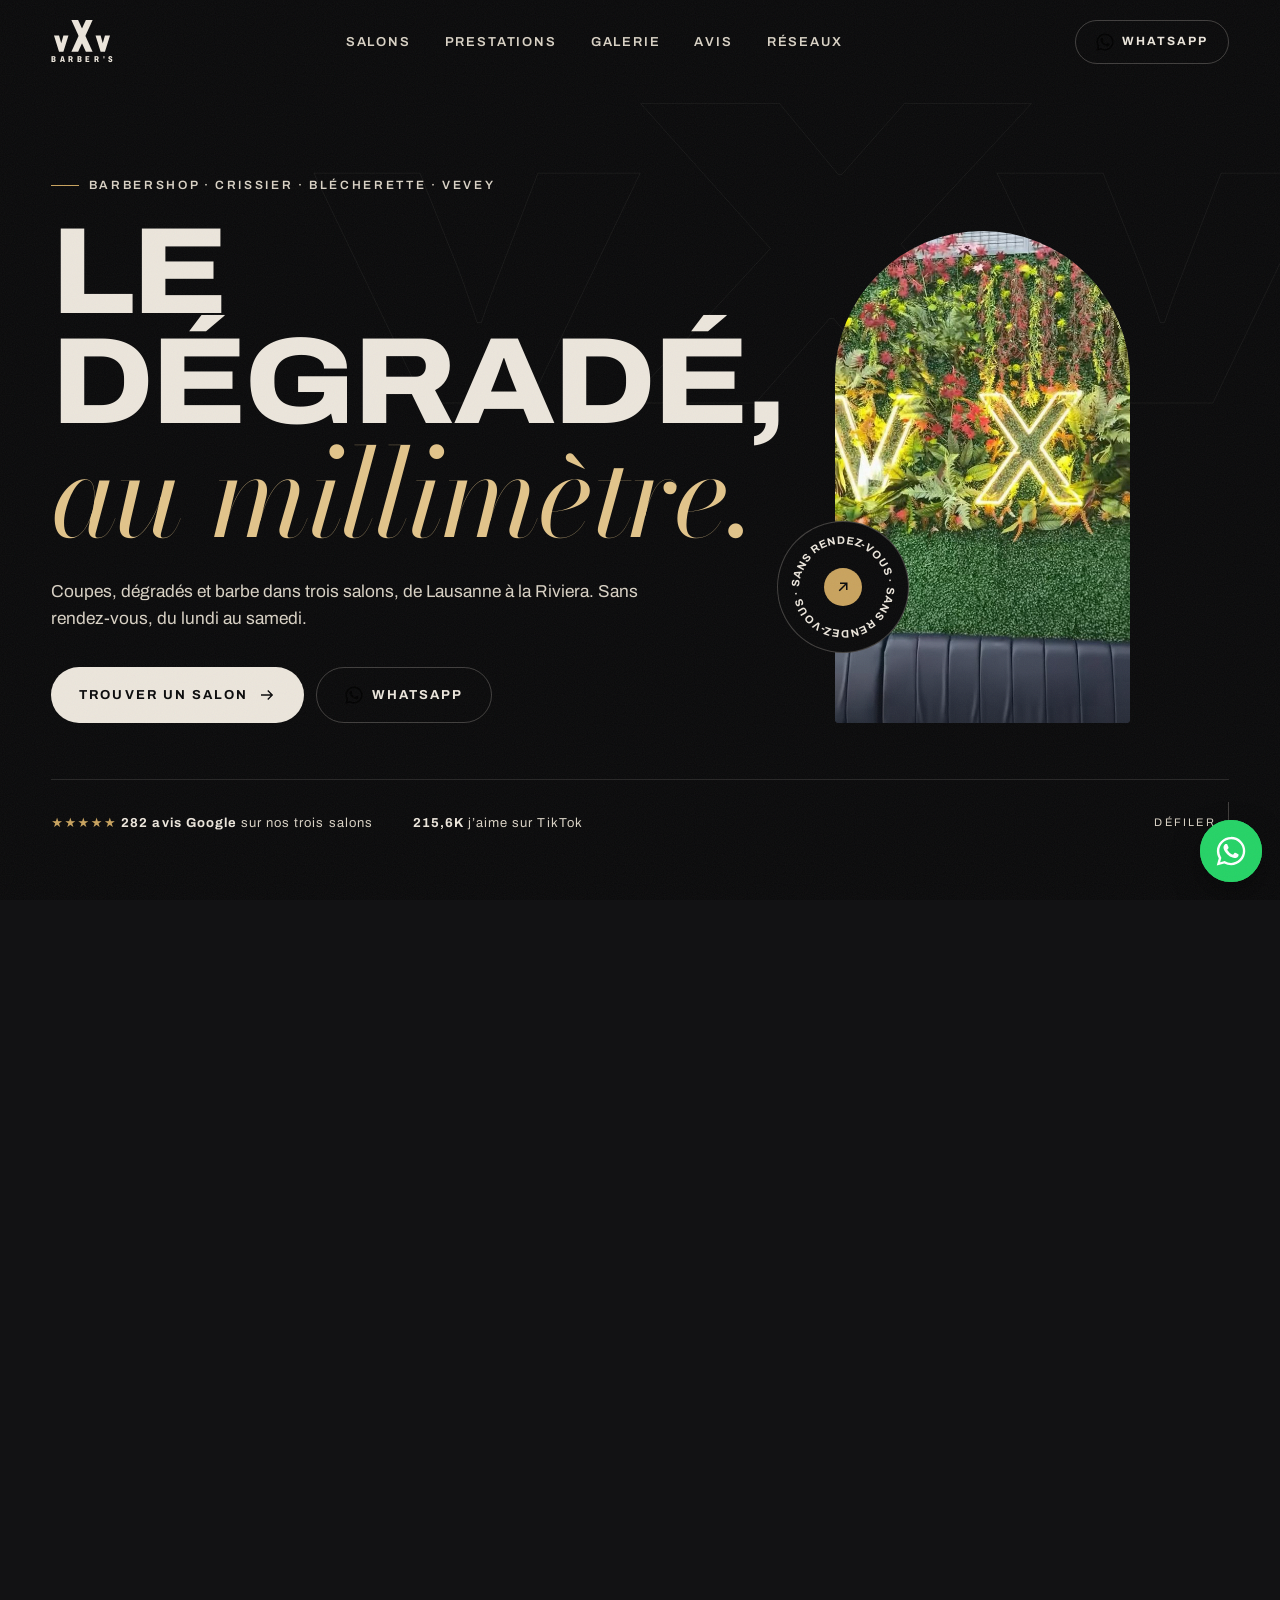
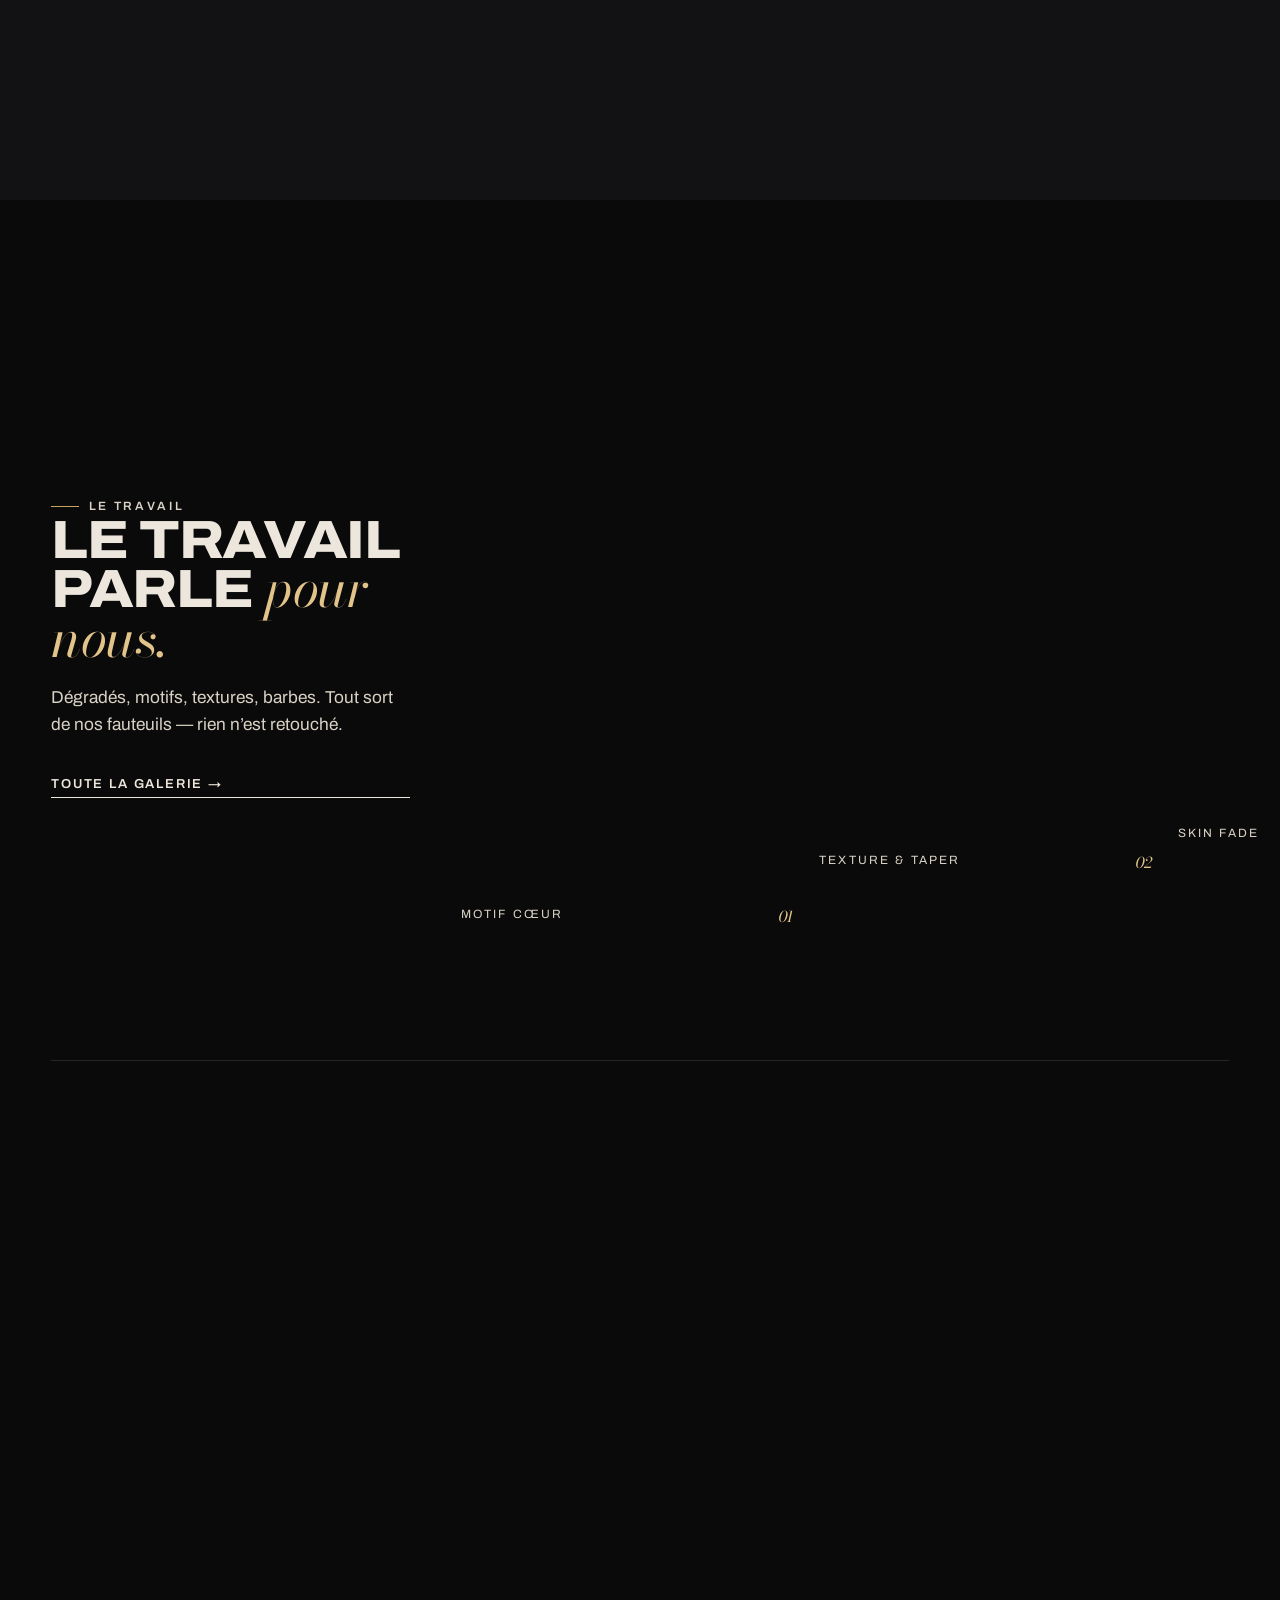
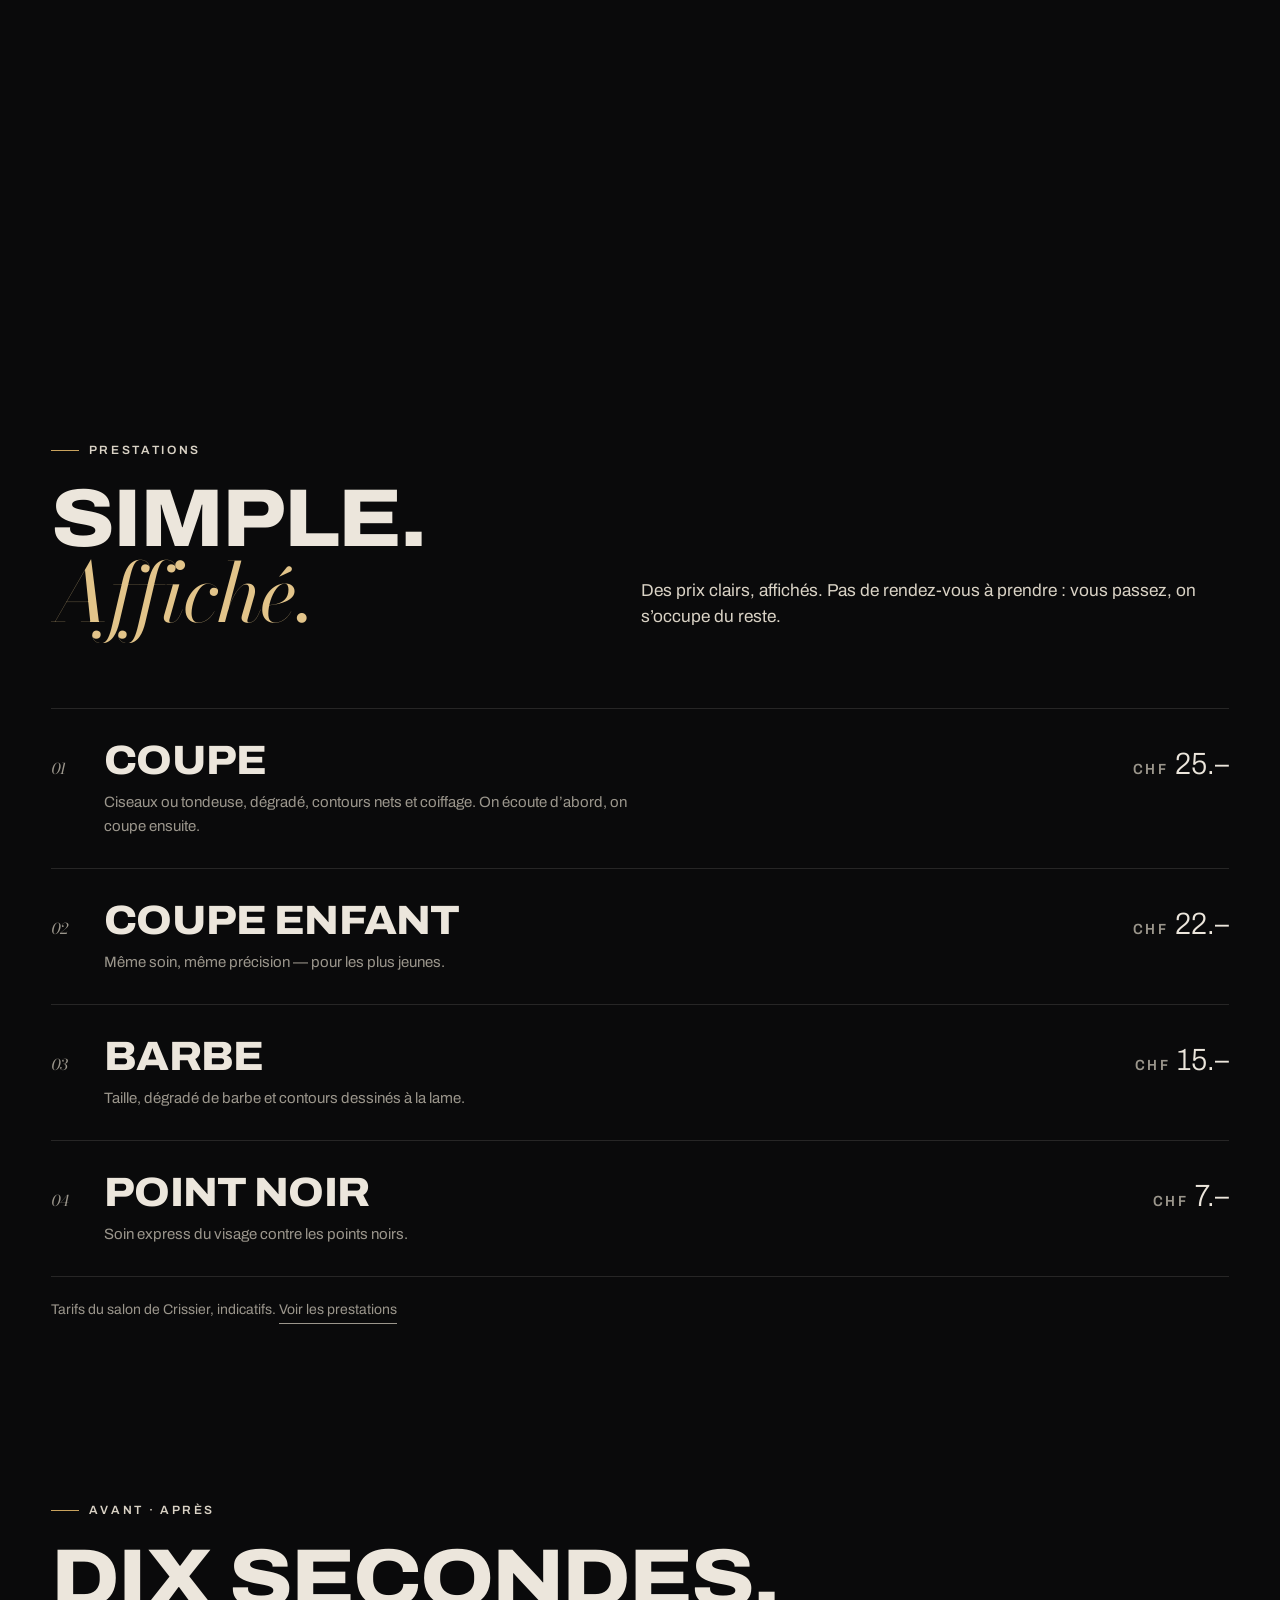
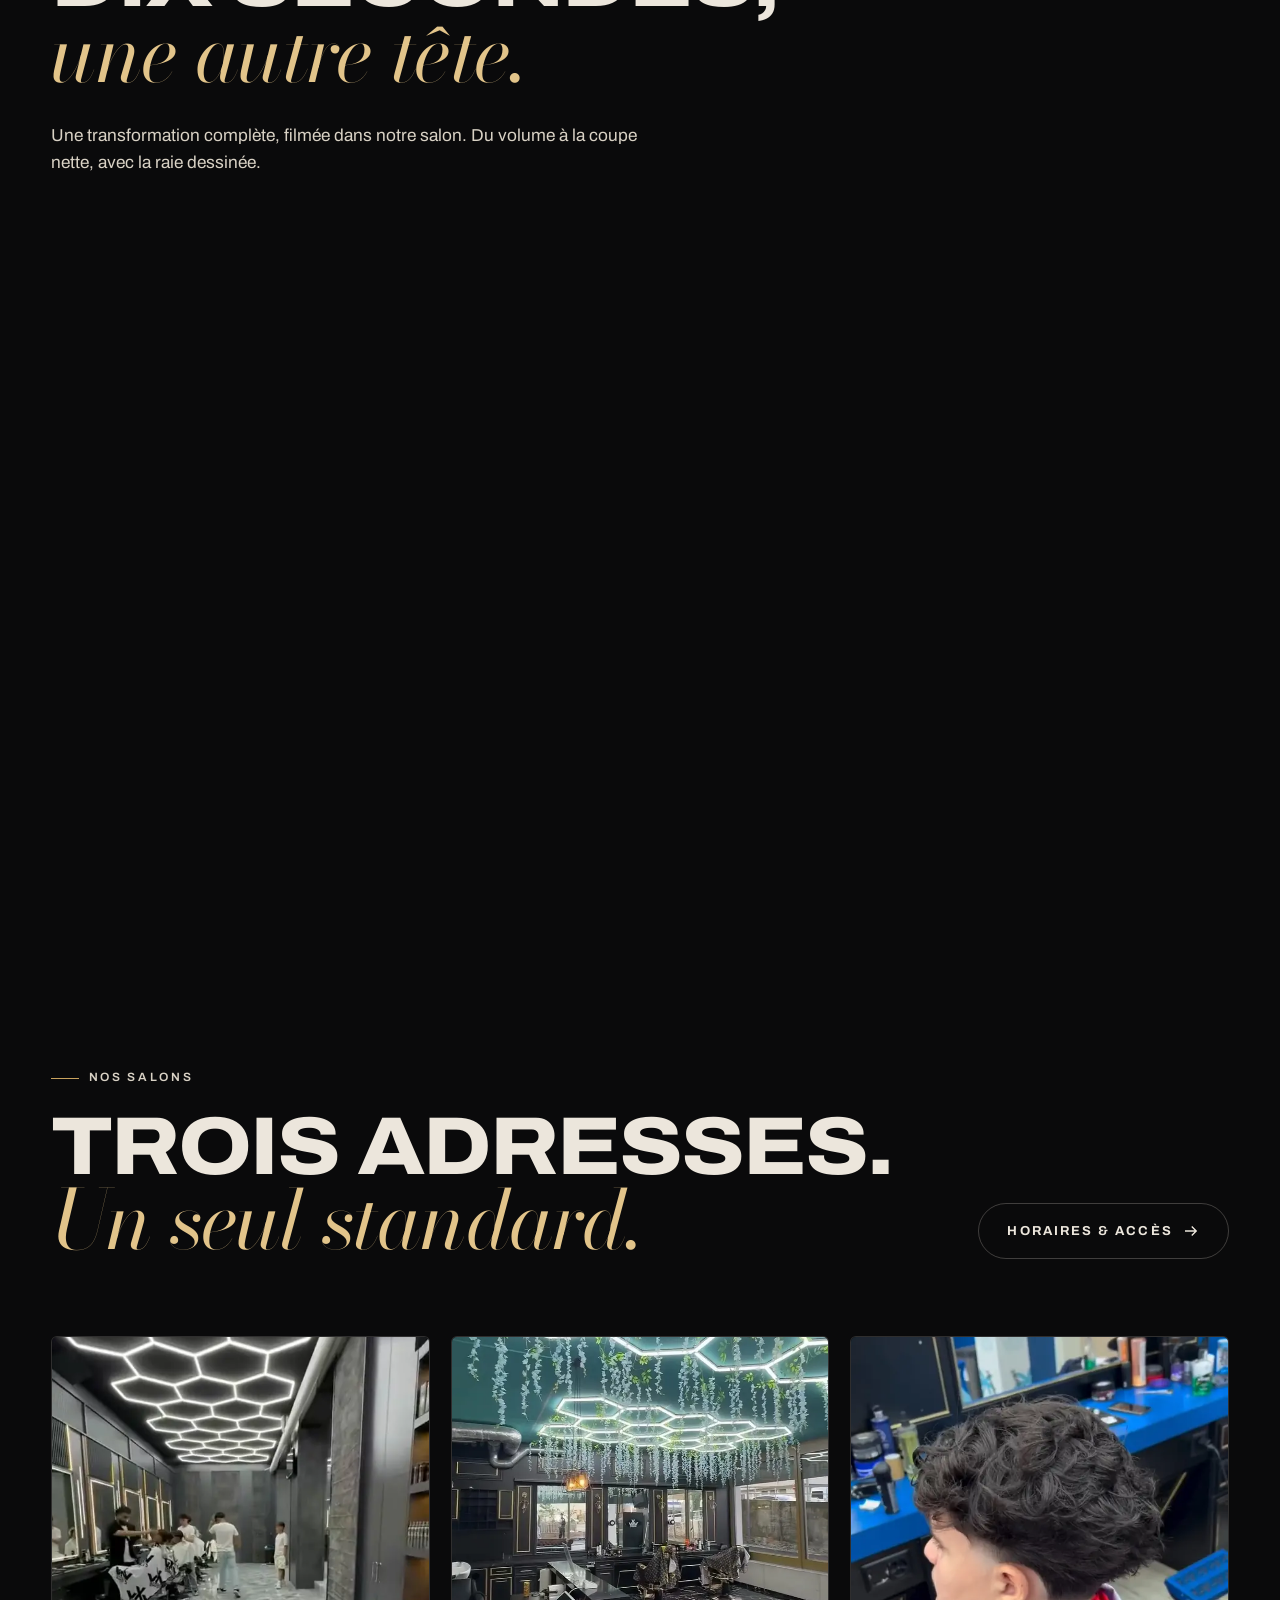
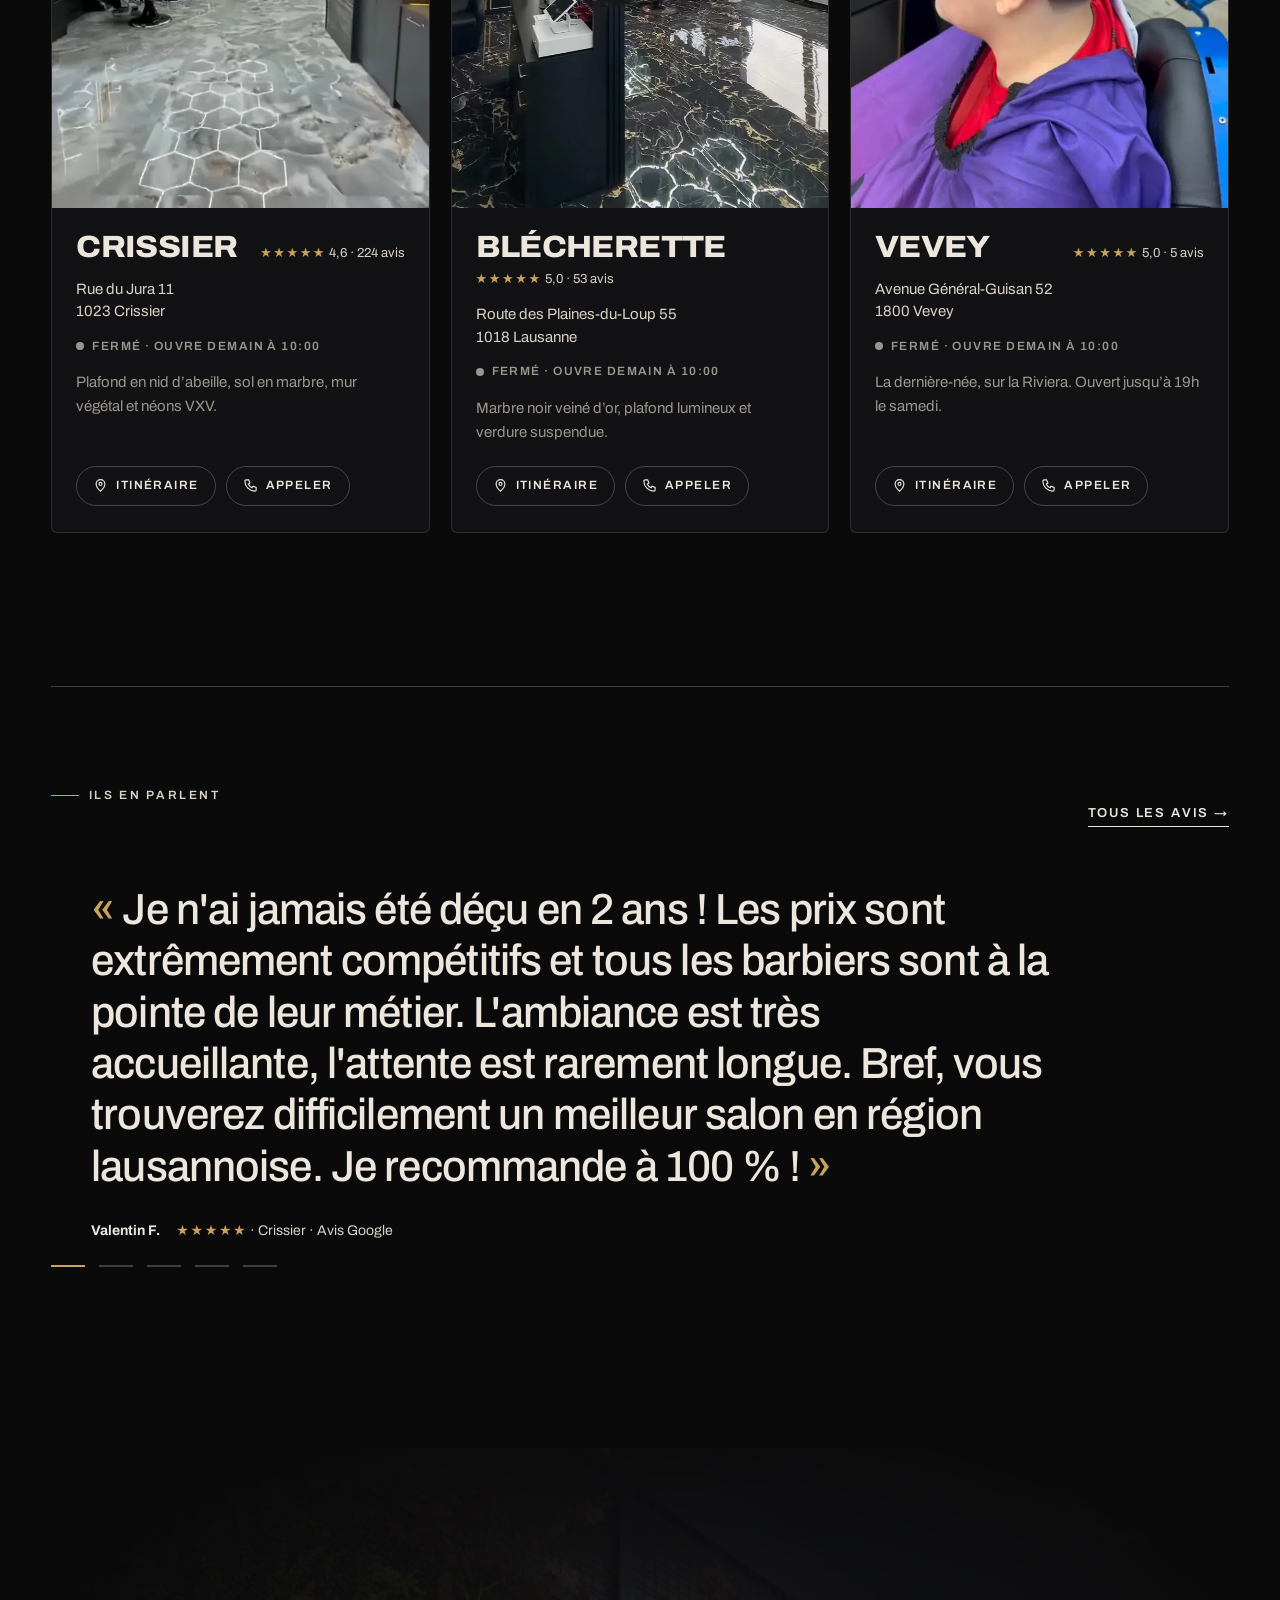
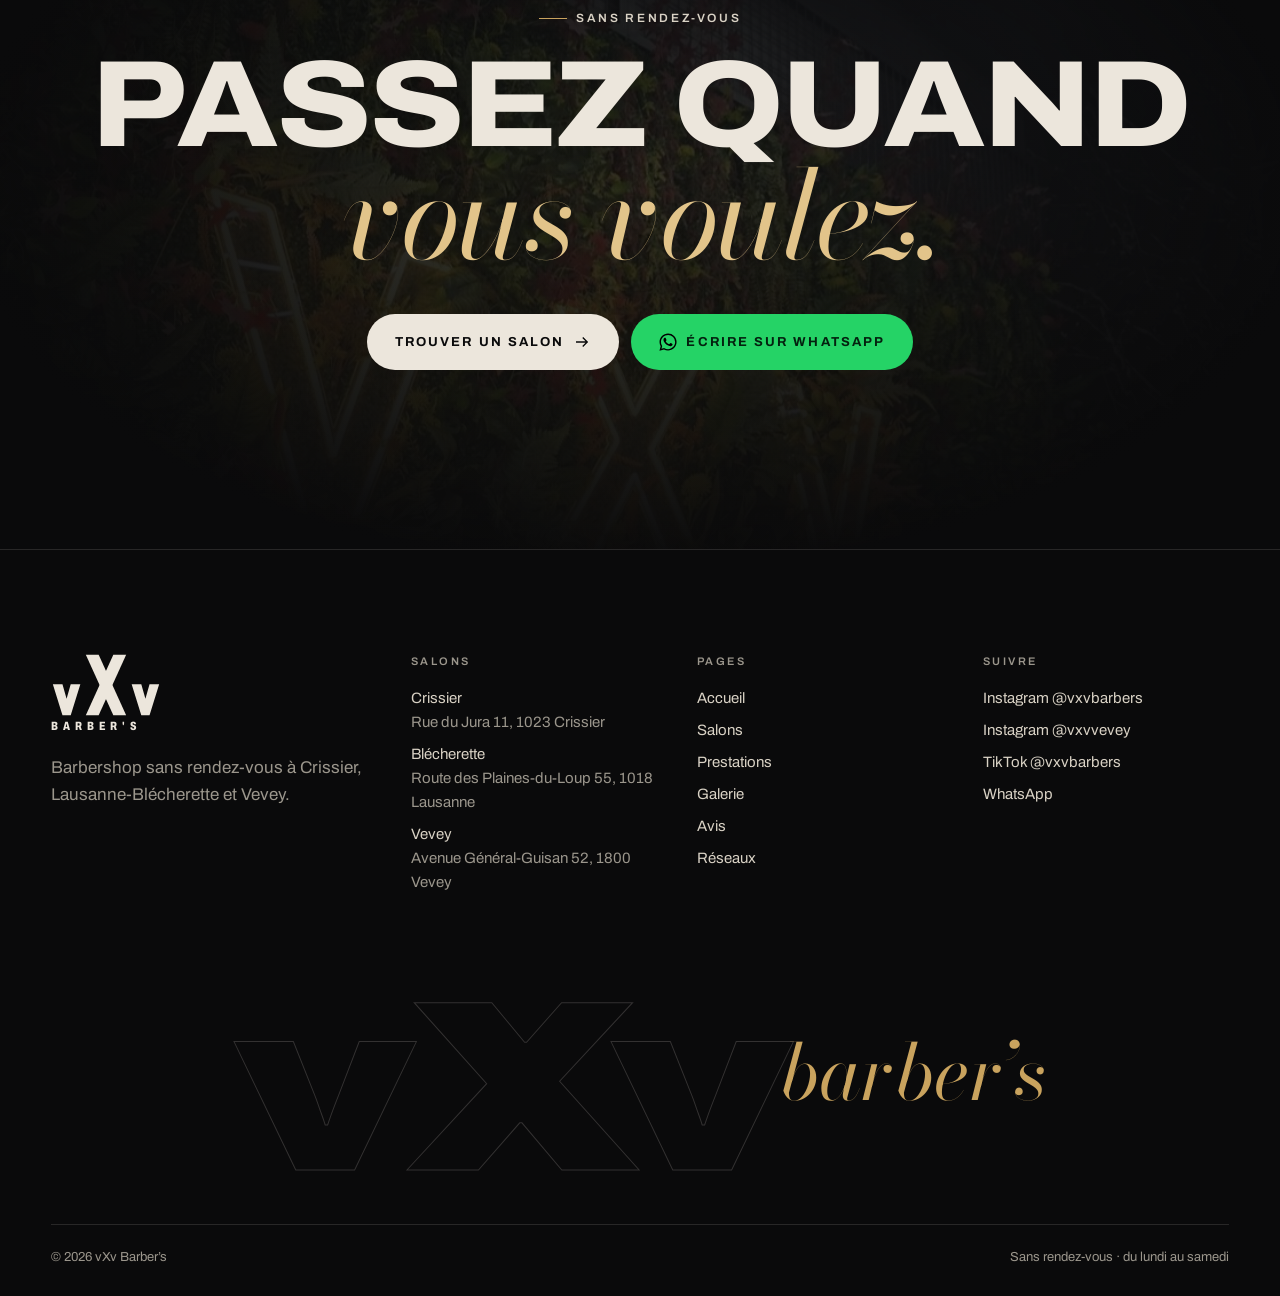
==== docs/index.html @ c113237c "vXv Barber's site: 6 pages, three salons, reviews, socials, WhatsApp widget Co-Authored-By: Claude O" ====
<!doctype html>
<html lang="fr-CH">
<head>
<meta charset="utf-8">
<meta name="viewport" content="width=device-width,initial-scale=1,viewport-fit=cover">
<title>vXv Barber’s — Barbershop à Crissier, Lausanne &amp; Vevey</title>
<meta name="description" content="Barbershop sans rendez-vous à Crissier, Lausanne-Blécherette et Vevey. Dégradés, coupes, barbe. 282 avis Google.">
<link rel="canonical" href="https://welcometothenextlevel.github.io/vxvbarbers/">
<meta name="theme-color" content="#0a0a0b">
<meta property="og:type" content="website">
<meta property="og:locale" content="fr_CH">
<meta property="og:site_name" content="vXv Barber's">
<meta property="og:title" content="vXv Barber’s — Barbershop à Crissier, Lausanne &amp; Vevey">
<meta property="og:description" content="Barbershop sans rendez-vous à Crissier, Lausanne-Blécherette et Vevey. Dégradés, coupes, barbe. 282 avis Google.">
<meta property="og:url" content="https://welcometothenextlevel.github.io/vxvbarbers/">
<meta property="og:image" content="https://welcometothenextlevel.github.io/vxvbarbers/assets/img/og.jpg">
<meta name="twitter:card" content="summary_large_image">
<link rel="icon" href="assets/img/favicon.svg" type="image/svg+xml">
<link rel="icon" href="assets/img/favicon-32.png" sizes="32x32" type="image/png">
<link rel="apple-touch-icon" href="assets/img/apple-touch-icon.png">
<link rel="preconnect" href="https://fonts.googleapis.com">
<link rel="preconnect" href="https://fonts.gstatic.com" crossorigin>
<link rel="stylesheet" href="https://fonts.googleapis.com/css2?family=Archivo:ital,wdth,wght@0,62..125,300..900;1,100,400&family=Bodoni+Moda:ital,opsz,wght@1,6..96,400..500&display=swap">
<link rel="stylesheet" href="assets/css/site.css?v=4">
<script>document.documentElement.classList.add("js");(function(p){if(p.slice(-5)===".html"){history.replaceState(null,"",p.slice(-11)==="/index.html"?p.slice(0,-10):p.slice(0,-5)+location.search+location.hash)}})(location.pathname)</script>
<script type="application/ld+json">{"@context": "https://schema.org", "@graph": [{"@type": "Organization", "@id": "https://welcometothenextlevel.github.io/vxvbarbers/#org", "name": "vXv Barber's", "url": "https://welcometothenextlevel.github.io/vxvbarbers/", "logo": "https://welcometothenextlevel.github.io/vxvbarbers/assets/img/apple-touch-icon.png", "sameAs": ["https://www.instagram.com/vxvbarbers/", "https://www.instagram.com/vxvvevey/", "https://www.tiktok.com/@vxvbarbers"]}, {"@type": "BarberShop", "name": "vXv Barber's Crissier", "url": "https://welcometothenextlevel.github.io/vxvbarbers/salons#crissier", "image": "https://welcometothenextlevel.github.io/vxvbarbers/assets/img/crissier-salle.jpg", "telephone": "+41767578636", "priceRange": "CHF 7–25", "address": {"@type": "PostalAddress", "streetAddress": "Rue du Jura 11", "postalCode": "1023", "addressLocality": "Crissier", "addressRegion": "VD", "addressCountry": "CH"}, "geo": {"@type": "GeoCoordinates", "latitude": 46.5394724, "longitude": 6.5784301}, "hasMap": "https://maps.google.com/?cid=6474767600733237800", "openingHoursSpecification": [{"@type": "OpeningHoursSpecification", "dayOfWeek": "Monday", "opens": "10:00", "closes": "19:00"}, {"@type": "OpeningHoursSpecification", "dayOfWeek": "Tuesday", "opens": "10:00", "closes": "19:00"}, {"@type": "OpeningHoursSpecification", "dayOfWeek": "Wednesday", "opens": "10:00", "closes": "19:00"}, {"@type": "OpeningHoursSpecification", "dayOfWeek": "Thursday", "opens": "10:00", "closes": "19:00"}, {"@type": "OpeningHoursSpecification", "dayOfWeek": "Friday", "opens": "10:00", "closes": "19:00"}, {"@type": "OpeningHoursSpecification", "dayOfWeek": "Saturday", "opens": "08:00", "closes": "18:00"}], "parentOrganization": {"@id": "https://welcometothenextlevel.github.io/vxvbarbers/#org"}}, {"@type": "BarberShop", "name": "vXv Barber's Blécherette", "url": "https://welcometothenextlevel.github.io/vxvbarbers/salons#blecherette", "image": "https://welcometothenextlevel.github.io/vxvbarbers/assets/img/blecherette.jpg", "telephone": "+41766693600", "priceRange": "CHF 7–25", "address": {"@type": "PostalAddress", "streetAddress": "Route des Plaines-du-Loup 55", "postalCode": "1018", "addressLocality": "Lausanne", "addressRegion": "VD", "addressCountry": "CH"}, "geo": {"@type": "GeoCoordinates", "latitude": 46.5408039, "longitude": 6.620091}, "hasMap": "https://maps.google.com/?cid=17038360083882138446", "openingHoursSpecification": [{"@type": "OpeningHoursSpecification", "dayOfWeek": "Monday", "opens": "10:00", "closes": "19:00"}, {"@type": "OpeningHoursSpecification", "dayOfWeek": "Tuesday", "opens": "10:00", "closes": "19:00"}, {"@type": "OpeningHoursSpecification", "dayOfWeek": "Wednesday", "opens": "10:00", "closes": "19:00"}, {"@type": "OpeningHoursSpecification", "dayOfWeek": "Thursday", "opens": "10:00", "closes": "19:00"}, {"@type": "OpeningHoursSpecification", "dayOfWeek": "Friday", "opens": "10:00", "closes": "19:00"}, {"@type": "OpeningHoursSpecification", "dayOfWeek": "Saturday", "opens": "08:00", "closes": "18:00"}], "parentOrganization": {"@id": "https://welcometothenextlevel.github.io/vxvbarbers/#org"}}, {"@type": "BarberShop", "name": "vXv Barber's Vevey", "url": "https://welcometothenextlevel.github.io/vxvbarbers/salons#vevey", "image": "https://welcometothenextlevel.github.io/vxvbarbers/assets/img/vevey.jpg", "telephone": "+41789731414", "priceRange": "CHF 7–25", "address": {"@type": "PostalAddress", "streetAddress": "Avenue Général-Guisan 52", "postalCode": "1800", "addressLocality": "Vevey", "addressRegion": "VD", "addressCountry": "CH"}, "geo": {"@type": "GeoCoordinates", "latitude": 46.4663417, "longitude": 6.8373042}, "hasMap": "https://maps.google.com/?cid=16263568392523329251", "openingHoursSpecification": [{"@type": "OpeningHoursSpecification", "dayOfWeek": "Monday", "opens": "10:00", "closes": "19:00"}, {"@type": "OpeningHoursSpecification", "dayOfWeek": "Tuesday", "opens": "10:00", "closes": "19:00"}, {"@type": "OpeningHoursSpecification", "dayOfWeek": "Wednesday", "opens": "10:00", "closes": "19:00"}, {"@type": "OpeningHoursSpecification", "dayOfWeek": "Thursday", "opens": "10:00", "closes": "19:00"}, {"@type": "OpeningHoursSpecification", "dayOfWeek": "Friday", "opens": "10:00", "closes": "19:00"}, {"@type": "OpeningHoursSpecification", "dayOfWeek": "Saturday", "opens": "10:00", "closes": "19:00"}], "parentOrganization": {"@id": "https://welcometothenextlevel.github.io/vxvbarbers/#org"}}]}</script>
<link rel="preload" as="video" href="assets/video/hero.mp4" type="video/mp4">
</head>
<body>
<div class="loader" aria-hidden="true"><svg class="loader-mark" viewBox="0 0 120 70"><polygon points="2,34 12.5,34 17,50 21.5,34 32,34 21.5,68 12.5,68"/><polygon points="38,2 52,2 82,68 68,68"/><polygon points="68,2 82,2 52,68 38,68"/><polygon points="88,34 98.5,34 103,50 107.5,34 118,34 107.5,68 98.5,68"/></svg>
<div class="loader-meta"><span>Crissier · Blécherette · Vevey</span><span class="loader-pct">000</span></div><i class="loader-bar"></i></div>
<a class="skip" href="#main">Aller au contenu</a>
<header class="hdr"><div class="wrap hdr-in">
<a class="logo" href="./" aria-label="vXv Barber's — accueil"><svg viewBox="0 0 120 70" aria-hidden="true"><polygon points="2,34 12.5,34 17,50 21.5,34 32,34 21.5,68 12.5,68"/><polygon points="38,2 52,2 82,68 68,68"/><polygon points="68,2 82,2 52,68 38,68"/><polygon points="88,34 98.5,34 103,50 107.5,34 118,34 107.5,68 98.5,68"/></svg><span>BARBER'S</span></a>
<nav class="nav" aria-label="Navigation principale"><a href="salons">Salons</a><a href="prestations">Prestations</a><a href="galerie">Galerie</a><a href="avis">Avis</a><a href="reseaux">Réseaux</a></nav>
<div class="hdr-cta"><a class="btn btn-line" href="https://wa.me/41767578636" target="_blank" rel="noopener"><svg viewBox="0 0 24 24" aria-hidden="true"><path d="M17.47 14.38c-.3-.15-1.76-.87-2.03-.97-.27-.1-.47-.15-.67.15-.2.3-.77.97-.94 1.17-.17.2-.35.22-.64.07-.3-.15-1.26-.46-2.4-1.48-.89-.79-1.49-1.77-1.66-2.07-.17-.3-.02-.46.13-.6.13-.13.3-.35.45-.52.15-.17.2-.3.3-.5.1-.2.05-.37-.03-.52-.07-.15-.67-1.62-.92-2.22-.24-.58-.49-.5-.67-.51h-.57c-.2 0-.52.07-.8.37-.27.3-1.04 1.02-1.04 2.48s1.07 2.88 1.21 3.08c.15.2 2.1 3.2 5.08 4.49.71.31 1.26.49 1.69.63.71.22 1.36.19 1.87.12.57-.09 1.76-.72 2.01-1.41.25-.7.25-1.29.17-1.41-.07-.13-.27-.2-.57-.35zM12.05 21.5h-.01a9.4 9.4 0 0 1-4.8-1.31l-.34-.2-3.56.93.95-3.47-.22-.36a9.42 9.42 0 0 1-1.44-5.02c0-5.2 4.24-9.44 9.45-9.44a9.38 9.38 0 0 1 6.68 2.77 9.38 9.38 0 0 1 2.76 6.68c0 5.21-4.24 9.44-9.44 9.44zm8.04-17.48A11.3 11.3 0 0 0 12.05.7C5.79.7.69 5.8.69 12.07c0 2 .52 3.96 1.52 5.68L.6 23.6l6-1.57a11.33 11.33 0 0 0 5.44 1.38h.01c6.26 0 11.36-5.1 11.36-11.36 0-3.04-1.18-5.89-3.32-8.03z"/></svg> WhatsApp</a>
<button class="burger" type="button" aria-label="Ouvrir le menu" aria-expanded="false" aria-controls="mnav"><i></i><i></i></button></div>
</div></header>
<div class="mnav" id="mnav"><ol><li><a href="./" style="--i:0">Accueil<small>01</small></a></li><li><a href="salons" style="--i:1">Salons<small>02</small></a></li><li><a href="prestations" style="--i:2">Prestations<small>03</small></a></li><li><a href="galerie" style="--i:3">Galerie<small>04</small></a></li><li><a href="avis" style="--i:4">Avis<small>05</small></a></li><li><a href="reseaux" style="--i:5">Réseaux<small>06</small></a></li></ol>
<div class="mnav-foot"><a class="btn btn-wa" href="https://wa.me/41767578636" target="_blank" rel="noopener"><svg viewBox="0 0 24 24" aria-hidden="true"><path d="M17.47 14.38c-.3-.15-1.76-.87-2.03-.97-.27-.1-.47-.15-.67.15-.2.3-.77.97-.94 1.17-.17.2-.35.22-.64.07-.3-.15-1.26-.46-2.4-1.48-.89-.79-1.49-1.77-1.66-2.07-.17-.3-.02-.46.13-.6.13-.13.3-.35.45-.52.15-.17.2-.3.3-.5.1-.2.05-.37-.03-.52-.07-.15-.67-1.62-.92-2.22-.24-.58-.49-.5-.67-.51h-.57c-.2 0-.52.07-.8.37-.27.3-1.04 1.02-1.04 2.48s1.07 2.88 1.21 3.08c.15.2 2.1 3.2 5.08 4.49.71.31 1.26.49 1.69.63.71.22 1.36.19 1.87.12.57-.09 1.76-.72 2.01-1.41.25-.7.25-1.29.17-1.41-.07-.13-.27-.2-.57-.35zM12.05 21.5h-.01a9.4 9.4 0 0 1-4.8-1.31l-.34-.2-3.56.93.95-3.47-.22-.36a9.42 9.42 0 0 1-1.44-5.02c0-5.2 4.24-9.44 9.45-9.44a9.38 9.38 0 0 1 6.68 2.77 9.38 9.38 0 0 1 2.76 6.68c0 5.21-4.24 9.44-9.44 9.44zm8.04-17.48A11.3 11.3 0 0 0 12.05.7C5.79.7.69 5.8.69 12.07c0 2 .52 3.96 1.52 5.68L.6 23.6l6-1.57a11.33 11.33 0 0 0 5.44 1.38h.01c6.26 0 11.36-5.1 11.36-11.36 0-3.04-1.18-5.89-3.32-8.03z"/></svg> Écrire sur WhatsApp</a>
<div class="row"><a href="https://www.instagram.com/vxvbarbers/" target="_blank" rel="noopener">Instagram</a><a href="https://www.tiktok.com/@vxvbarbers" target="_blank" rel="noopener">TikTok</a><span>Sans rendez-vous · Lu–Sa</span></div></div></div>
<main id="main">

<section class="hero">
<div class="hero-bgword" aria-hidden="true">vXv</div>
<div class="wrap">
<div class="hero-grid">
<div class="hero-text">
<span class="eyebrow" data-rv>Barbershop · Crissier · Blécherette · Vevey</span>
<h1 class="display h-xl" data-lines style="--d:0.15s"><span class="ln"><span style="--i:0">Le dégradé,</span></span><span class="ln"><span style="--i:1"><em>au millimètre.</em></span></span></h1>
<p class="lead" data-rv style="--d:.35s">Coupes, dégradés et barbe dans trois salons, de Lausanne à la Riviera. Sans rendez-vous, du lundi au samedi.</p>
<div class="hero-actions" data-rv style="--d:.45s"><a class="btn btn-solid" href="salons">Trouver un salon <svg class="arr" viewBox="0 0 24 24" fill="none" stroke="currentColor" stroke-width="1.8" aria-hidden="true"><path d="M4 12h15M13 6l6 6-6 6"/></svg></a><a class="btn btn-line" href="https://wa.me/41767578636" target="_blank" rel="noopener"><svg viewBox="0 0 24 24" aria-hidden="true"><path d="M17.47 14.38c-.3-.15-1.76-.87-2.03-.97-.27-.1-.47-.15-.67.15-.2.3-.77.97-.94 1.17-.17.2-.35.22-.64.07-.3-.15-1.26-.46-2.4-1.48-.89-.79-1.49-1.77-1.66-2.07-.17-.3-.02-.46.13-.6.13-.13.3-.35.45-.52.15-.17.2-.3.3-.5.1-.2.05-.37-.03-.52-.07-.15-.67-1.62-.92-2.22-.24-.58-.49-.5-.67-.51h-.57c-.2 0-.52.07-.8.37-.27.3-1.04 1.02-1.04 2.48s1.07 2.88 1.21 3.08c.15.2 2.1 3.2 5.08 4.49.71.31 1.26.49 1.69.63.71.22 1.36.19 1.87.12.57-.09 1.76-.72 2.01-1.41.25-.7.25-1.29.17-1.41-.07-.13-.27-.2-.57-.35zM12.05 21.5h-.01a9.4 9.4 0 0 1-4.8-1.31l-.34-.2-3.56.93.95-3.47-.22-.36a9.42 9.42 0 0 1-1.44-5.02c0-5.2 4.24-9.44 9.45-9.44a9.38 9.38 0 0 1 6.68 2.77 9.38 9.38 0 0 1 2.76 6.68c0 5.21-4.24 9.44-9.44 9.44zm8.04-17.48A11.3 11.3 0 0 0 12.05.7C5.79.7.69 5.8.69 12.07c0 2 .52 3.96 1.52 5.68L.6 23.6l6-1.57a11.33 11.33 0 0 0 5.44 1.38h.01c6.26 0 11.36-5.1 11.36-11.36 0-3.04-1.18-5.89-3.32-8.03z"/></svg> WhatsApp</a></div>
</div>
<div class="hero-side">
<div class="hero-media mask" style="--d:.1s">
<video data-auto autoplay muted loop playsinline preload="auto" poster="assets/img/neon-close.jpg" src="assets/video/hero.mp4" aria-label="Le salon vXv de Crissier en vidéo"></video>
</div>
<div class="badge" aria-hidden="true"><svg viewBox="0 0 100 100"><defs><path id="c" d="M50 50m-38 0a38 38 0 1 1 76 0a38 38 0 1 1-76 0"/></defs><text textLength="236" lengthAdjust="spacing"><textPath href="#c" textLength="236" lengthAdjust="spacing">SANS RENDEZ-VOUS · SANS RENDEZ-VOUS · </textPath></text></svg><b><svg viewBox="0 0 24 24"><path d="M7 17 17 7M8 7h9v9"/></svg></b></div>
</div>
</div>
<div class="hero-foot" data-rv style="--d:.6s"><span><span class="stars" aria-hidden="true">★★★★★</span> <strong>282 avis Google</strong> sur nos trois salons</span><span><strong>215,6K</strong> j’aime sur TikTok</span><span class="scroll-cue">Défiler <i></i></span></div>
</div>
</section>

<div class="marquee" aria-hidden="true"><div class="marquee-track"><span>Sans rendez-vous</span><span>Dégradés</span><span><em>Barbe</em></span><span>Coupe enfant</span><span>Crissier</span><span><em>Blécherette</em></span><span>Vevey</span><span>Motifs</span><span>Sans rendez-vous</span><span>Dégradés</span><span><em>Barbe</em></span><span>Coupe enfant</span><span>Crissier</span><span><em>Blécherette</em></span><span>Vevey</span><span>Motifs</span></div></div>

<section class="sec"><div class="wrap">
<div class="manifesto">
<div><span class="eyebrow" data-rv>La maison</span></div>
<p class="manifesto-text">Ici, on ne coupe pas à la chaîne. On s’assoit, on écoute, on regarde — puis on taille. Net, propre, <em>au millimètre.</em> Du marbre au sol, de la lumière au plafond, et une équipe qui aime vraiment son métier.</p>
</div>
<div class="stats">
<div class="stat" data-rv><b><span data-count="282">282</span></b><span>avis Google, trois salons</span></div>
<div class="stat" data-rv style="--d:.08s"><b><span data-count="5.0">5,0</span><sup>★</sup></b><span>note de la Blécherette</span></div>
<div class="stat" data-rv style="--d:.16s"><b><span data-count="3">3</span></b><span>adresses, sans rendez-vous</span></div>
<div class="stat" data-rv style="--d:.24s"><b><span data-count="215.6">215,6</span><sup>K</sup></b><span>j’aime sur TikTok</span></div>
</div>
</div></section>

<section class="hgal" aria-label="Le travail">
<div class="hgal-sticky">
<div class="wrap hgal-mhead" style="margin-bottom:28px"><span class="eyebrow">Le travail</span><h2 class="display h-m" data-lines style="--d:0s"><span class="ln"><span style="--i:0">Le travail</span></span><span class="ln"><span style="--i:1">parle <em>pour nous.</em></span></span></h2></div>
<div class="hgal-track">
<div class="hgal-intro"><span class="eyebrow" data-rv>Le travail</span><h2 class="display h-m" data-lines style="--d:0s"><span class="ln"><span style="--i:0">Le travail</span></span><span class="ln"><span style="--i:1">parle <em>pour nous.</em></span></span></h2><p class="lead" data-rv style="margin-top:22px">Dégradés, motifs, textures, barbes. Tout sort de nos fauteuils — rien n’est retouché.</p><a class="link-u" href="galerie" style="margin-top:18px;font-weight:600;letter-spacing:.14em;text-transform:uppercase;font-size:13px">Toute la galerie →</a></div>
<figure class="hgal-item"><div class="frame mask" data-cursor="Galerie" style="--d:0.0s"><a href="galerie" tabindex="-1"><picture><source type="image/webp" srcset="assets/img/coupe-coeur.webp"><img src="assets/img/coupe-coeur.jpg" alt="Motif cœur" width="934" height="875" loading="lazy" decoding="async"></picture></a></div><figcaption><span>Motif cœur</span><i>01</i></figcaption></figure><figure class="hgal-item"><div class="frame mask" data-cursor="Galerie" style="--d:0.08s"><a href="galerie" tabindex="-1"><picture><source type="image/webp" srcset="assets/img/coupe-texture.webp"><img src="assets/img/coupe-texture.jpg" alt="Texture &amp; taper" width="464" height="825" loading="lazy" decoding="async"></picture></a></div><figcaption><span>Texture & taper</span><i>02</i></figcaption></figure><figure class="hgal-item"><div class="frame mask" data-cursor="Galerie" style="--d:0.16s"><a href="galerie" tabindex="-1"><picture><source type="image/webp" srcset="assets/img/coupe-skin.webp"><img src="assets/img/coupe-skin.jpg" alt="Skin fade" width="887" height="1100" loading="lazy" decoding="async"></picture></a></div><figcaption><span>Skin fade</span><i>03</i></figcaption></figure><figure class="hgal-item"><div class="frame mask" data-cursor="Galerie" style="--d:0.24s"><a href="galerie" tabindex="-1"><picture><source type="image/webp" srcset="assets/img/coupe-twists.webp"><img src="assets/img/coupe-twists.jpg" alt="Twists" width="619" height="1100" loading="lazy" decoding="async"></picture></a></div><figcaption><span>Twists</span><i>04</i></figcaption></figure><figure class="hgal-item"><div class="frame mask" data-cursor="Galerie" style="--d:0.32s"><a href="galerie" tabindex="-1"><picture><source type="image/webp" srcset="assets/img/coupe-raie.webp"><img src="assets/img/coupe-raie.jpg" alt="Raie rasée" width="681" height="848" loading="lazy" decoding="async"></picture></a></div><figcaption><span>Raie rasée</span><i>05</i></figcaption></figure><figure class="hgal-item"><div class="frame mask" data-cursor="Galerie" style="--d:0.32s"><a href="galerie" tabindex="-1"><picture><source type="image/webp" srcset="assets/img/coupe-barbe.webp"><img src="assets/img/coupe-barbe.jpg" alt="Barbe &amp; contours" width="904" height="882" loading="lazy" decoding="async"></picture></a></div><figcaption><span>Barbe & contours</span><i>06</i></figcaption></figure><figure class="hgal-item"><div class="frame mask" data-cursor="Galerie" style="--d:0.32s"><a href="galerie" tabindex="-1"><picture><source type="image/webp" srcset="assets/img/coupe-blond.webp"><img src="assets/img/coupe-blond.jpg" alt="Blond &amp; motif" width="844" height="1100" loading="lazy" decoding="async"></picture></a></div><figcaption><span>Blond & motif</span><i>07</i></figcaption></figure><figure class="hgal-item"><div class="frame mask" data-cursor="Galerie" style="--d:0.32s"><a href="galerie" tabindex="-1"><picture><source type="image/webp" srcset="assets/img/coupe-boucles.webp"><img src="assets/img/coupe-boucles.jpg" alt="Boucles &amp; barbe" width="936" height="884" loading="lazy" decoding="async"></picture></a></div><figcaption><span>Boucles & barbe</span><i>08</i></figcaption></figure><figure class="hgal-item"><div class="frame mask" data-cursor="Galerie" style="--d:0.32s"><a href="galerie" tabindex="-1"><picture><source type="image/webp" srcset="assets/img/portrait-nb.webp"><img src="assets/img/portrait-nb.jpg" alt="Le résultat" width="720" height="1024" loading="lazy" decoding="async"></picture></a></div><figcaption><span>Le résultat</span><i>09</i></figcaption></figure>
</div>
<div class="hgal-progress"><i></i></div>
</div>
</section>

<section class="sec"><div class="wrap">
<div class="sec-head"><div><span class="eyebrow" data-rv>Prestations</span><h2 class="display h-l" data-lines style="--d:0s"><span class="ln"><span style="--i:0">Simple.</span></span><span class="ln"><span style="--i:1"><em>Affiché.</em></span></span></h2></div><p class="lead" data-rv>Des prix clairs, affichés. Pas de rendez-vous à prendre : vous passez, on s’occupe du reste.</p></div>
<ul class="prices"><li class="price" data-img="coupe-skin" data-rv style="--d:0.0s"><span class="price-n">01</span><div><h3>Coupe</h3><p>Ciseaux ou tondeuse, dégradé, contours nets et coiffage. On écoute d’abord, on coupe ensuite.</p></div><span class="price-v"><small>CHF</small>25.–</span></li><li class="price" data-img="coupe-frange" data-rv style="--d:0.08s"><span class="price-n">02</span><div><h3>Coupe enfant</h3><p>Même soin, même précision — pour les plus jeunes.</p></div><span class="price-v"><small>CHF</small>22.–</span></li><li class="price" data-img="coupe-barbe" data-rv style="--d:0.16s"><span class="price-n">03</span><div><h3>Barbe</h3><p>Taille, dégradé de barbe et contours dessinés à la lame.</p></div><span class="price-v"><small>CHF</small>15.–</span></li><li class="price" data-img="portrait-nb" data-rv style="--d:0.24s"><span class="price-n">04</span><div><h3>Point noir</h3><p>Soin express du visage contre les points noirs.</p></div><span class="price-v"><small>CHF</small>7.–</span></li></ul>
<p class="note" data-rv>Tarifs du salon de Crissier, indicatifs. <a class="link-u" href="prestations">Voir les prestations</a></p>
<div class="hover-img" aria-hidden="true"><img src="assets/img/coupe-skin.jpg" data-k="coupe-skin" alt="" loading="lazy"><img src="assets/img/coupe-frange.jpg" data-k="coupe-frange" alt="" loading="lazy"><img src="assets/img/coupe-barbe.jpg" data-k="coupe-barbe" alt="" loading="lazy"><img src="assets/img/portrait-nb.jpg" data-k="portrait-nb" alt="" loading="lazy"></div>
</div></section>

<section class="sec" style="padding-top:0"><div class="wrap">
<div class="sec-head"><div><span class="eyebrow" data-rv>Avant · Après</span><h2 class="display h-l" data-lines style="--d:0s"><span class="ln"><span style="--i:0">Dix secondes,</span></span><span class="ln"><span style="--i:1"><em>une autre tête.</em></span></span></h2></div><p class="lead" data-rv>Une transformation complète, filmée dans notre salon. Du volume à la coupe nette, avec la raie dessinée.</p></div>
<div class="ba">
<div class="frame mask"><span class="tag">Avant</span><picture><source type="image/webp" srcset="assets/img/avant-salon.webp"><img src="assets/img/avant-salon.jpg" alt="Avant la coupe : cheveux longs et volumineux" width="619" height="1100" loading="lazy" decoding="async"></picture></div>
<div class="frame mask" style="--d:.12s"><span class="tag">Après</span><picture><source type="image/webp" srcset="assets/img/apres.webp"><img src="assets/img/apres.jpg" alt="Après la coupe : dégradé net et raie dessinée" width="619" height="1100" loading="lazy" decoding="async"></picture></div>
<div class="frame mask" style="--d:.24s"><video data-auto muted loop playsinline preload="none" poster="assets/img/avant.jpg" data-src="assets/video/transfo.mp4" aria-label="Vidéo de la transformation"></video><span class="frame-cap">La transformation · 10 s</span></div>
</div>
</div></section>

<section class="sec" style="padding-top:0"><div class="wrap">
<div class="sec-head"><div><span class="eyebrow" data-rv>Nos salons</span><h2 class="display h-l" data-lines style="--d:0s"><span class="ln"><span style="--i:0">Trois adresses.</span></span><span class="ln"><span style="--i:1"><em>Un seul standard.</em></span></span></h2></div><a class="btn btn-line" href="salons" data-rv>Horaires & accès <svg class="arr" viewBox="0 0 24 24" fill="none" stroke="currentColor" stroke-width="1.8" aria-hidden="true"><path d="M4 12h15M13 6l6 6-6 6"/></svg></a></div>
<div class="salons"><article class="salon" data-rv style="--d:0.0s" data-hours='[null, ["10:00", "19:00"], ["10:00", "19:00"], ["10:00", "19:00"], ["10:00", "19:00"], ["10:00", "19:00"], ["08:00", "18:00"]]'>
<a class="frame" href="salons#crissier" data-cursor="Voir" aria-label="Le salon de Crissier"><picture><source type="image/webp" srcset="assets/img/crissier-salle.webp"><img src="assets/img/crissier-salle.jpg" alt="Intérieur du salon vXv Barber&#x27;s à Crissier" width="576" height="1024" loading="lazy" decoding="async"></picture></a>
<div class="salon-body">
<div class="salon-top"><h3>Crissier</h3><span class="rate"><span class="stars" aria-hidden="true">★★★★★</span> 4,6 · 224 avis</span></div>
<address>Rue du Jura 11<br>1023 Crissier</address>
<span class="ostat">Horaires</span>
<p class="muted" style="margin:0;font-size:15px">Plafond en nid d’abeille, sol en marbre, mur végétal et néons VXV.</p>
<div class="salon-links"><a class="chip" href="https://www.google.com/maps/search/?api=1&query=vXv%20Barber%27s%20Rue%20du%20Jura%2011%201023%20Crissier&query_place_id=ChIJTa0I34cxjEcRKLLp_NP-2lk" target="_blank" rel="noopener"><svg viewBox="0 0 24 24" fill="none" stroke="currentColor" stroke-width="1.8" aria-hidden="true"><path d="M12 21s-7-6.2-7-11.5a7 7 0 0 1 14 0C19 14.8 12 21 12 21z"/><circle cx="12" cy="9.5" r="2.5"/></svg> Itinéraire</a><a class="chip" href="tel:+41767578636"><svg viewBox="0 0 24 24" fill="none" stroke="currentColor" stroke-width="1.8" aria-hidden="true"><path d="M5 3h4l2 5-2.5 1.5a11 11 0 0 0 6 6L16 13l5 2v4a2 2 0 0 1-2 2A16 16 0 0 1 3 5a2 2 0 0 1 2-2z"/></svg> Appeler</a></div>
</div></article><article class="salon" data-rv style="--d:0.1s" data-hours='[null, ["10:00", "19:00"], ["10:00", "19:00"], ["10:00", "19:00"], ["10:00", "19:00"], ["10:00", "19:00"], ["08:00", "18:00"]]'>
<a class="frame" href="salons#blecherette" data-cursor="Voir" aria-label="Le salon de Blécherette"><picture><source type="image/webp" srcset="assets/img/blecherette.webp"><img src="assets/img/blecherette.jpg" alt="Intérieur du salon vXv Barber&#x27;s à Blécherette" width="720" height="960" loading="lazy" decoding="async"></picture></a>
<div class="salon-body">
<div class="salon-top"><h3>Blécherette</h3><span class="rate"><span class="stars" aria-hidden="true">★★★★★</span> 5,0 · 53 avis</span></div>
<address>Route des Plaines-du-Loup 55<br>1018 Lausanne</address>
<span class="ostat">Horaires</span>
<p class="muted" style="margin:0;font-size:15px">Marbre noir veiné d’or, plafond lumineux et verdure suspendue.</p>
<div class="salon-links"><a class="chip" href="https://www.google.com/maps/search/?api=1&query=vXv%20Barber%27s%20Route%20des%20Plaines-du-Loup%2055%201018%20Lausanne&query_place_id=ChIJrwco4I8xjEcRTlv9IjlqdOw" target="_blank" rel="noopener"><svg viewBox="0 0 24 24" fill="none" stroke="currentColor" stroke-width="1.8" aria-hidden="true"><path d="M12 21s-7-6.2-7-11.5a7 7 0 0 1 14 0C19 14.8 12 21 12 21z"/><circle cx="12" cy="9.5" r="2.5"/></svg> Itinéraire</a><a class="chip" href="tel:+41766693600"><svg viewBox="0 0 24 24" fill="none" stroke="currentColor" stroke-width="1.8" aria-hidden="true"><path d="M5 3h4l2 5-2.5 1.5a11 11 0 0 0 6 6L16 13l5 2v4a2 2 0 0 1-2 2A16 16 0 0 1 3 5a2 2 0 0 1 2-2z"/></svg> Appeler</a></div>
</div></article><article class="salon" data-rv style="--d:0.2s" data-hours='[null, ["10:00", "19:00"], ["10:00", "19:00"], ["10:00", "19:00"], ["10:00", "19:00"], ["10:00", "19:00"], ["10:00", "19:00"]]'>
<a class="frame" href="salons#vevey" data-cursor="Voir" aria-label="Le salon de Vevey"><picture><source type="image/webp" srcset="assets/img/vevey.webp"><img src="assets/img/vevey.jpg" alt="Intérieur du salon vXv Barber&#x27;s à Vevey" width="619" height="1100" loading="lazy" decoding="async"></picture></a>
<div class="salon-body">
<div class="salon-top"><h3>Vevey</h3><span class="rate"><span class="stars" aria-hidden="true">★★★★★</span> 5,0 · 5 avis</span></div>
<address>Avenue Général-Guisan 52<br>1800 Vevey</address>
<span class="ostat">Horaires</span>
<p class="muted" style="margin:0;font-size:15px">La dernière-née, sur la Riviera. Ouvert jusqu’à 19h le samedi.</p>
<div class="salon-links"><a class="chip" href="https://www.google.com/maps/search/?api=1&query=vXv%20Barber%27s%20Avenue%20G%C3%A9n%C3%A9ral-Guisan%2052%201800%20Vevey&query_place_id=ChIJqzCxVt2djkcR466f8EjNs-E" target="_blank" rel="noopener"><svg viewBox="0 0 24 24" fill="none" stroke="currentColor" stroke-width="1.8" aria-hidden="true"><path d="M12 21s-7-6.2-7-11.5a7 7 0 0 1 14 0C19 14.8 12 21 12 21z"/><circle cx="12" cy="9.5" r="2.5"/></svg> Itinéraire</a><a class="chip" href="tel:+41789731414"><svg viewBox="0 0 24 24" fill="none" stroke="currentColor" stroke-width="1.8" aria-hidden="true"><path d="M5 3h4l2 5-2.5 1.5a11 11 0 0 0 6 6L16 13l5 2v4a2 2 0 0 1-2 2A16 16 0 0 1 3 5a2 2 0 0 1 2-2z"/></svg> Appeler</a></div>
</div></article></div>
</div></section>

<section class="sec" style="padding-top:0"><div class="wrap">
<span class="rule" style="margin-bottom:clamp(56px,7vw,96px)"></span>
<div class="sec-head" style="margin-bottom:40px"><div><span class="eyebrow" data-rv>Ils en parlent</span></div><a class="link-u" href="avis" data-rv style="font-weight:600;letter-spacing:.14em;text-transform:uppercase;font-size:13px">Tous les avis →</a></div>
<div class="quote-stage" data-rv><figure class="quote"><blockquote>Je n&#x27;ai jamais été déçu en 2 ans ! Les prix sont extrêmement compétitifs et tous les barbiers sont à la pointe de leur métier. L&#x27;ambiance est très accueillante, l&#x27;attente est rarement longue. Bref, vous trouverez difficilement un meilleur salon en région lausannoise. Je recommande à 100 % !</blockquote><footer><b>Valentin F.</b><span><span class="stars" aria-hidden="true">★★★★★</span> · Crissier · Avis Google</span></footer></figure><figure class="quote"><blockquote>Super expérience chez VXV Barber ! L’équipe est accueillante, professionnelle et vraiment à l’écoute. La coupe est impeccable, le dégradé est net et précis. On sent qu’ils prennent leur temps pour bien faire les choses. Je recommande à 100 %.</blockquote><footer><b>Erkin O.</b><span><span class="stars" aria-hidden="true">★★★★★</span> · Crissier · Avis Google</span></footer></figure><figure class="quote"><blockquote>Franchement, rien à redire. Très bon accueil, barber sympa et à l’écoute. La coupe et la barbe sont réalisées avec beaucoup de soin et de précision. On voit qu’ils aiment leur métier. Je recommande les yeux fermés !</blockquote><footer><b>Nolf N.</b><span><span class="stars" aria-hidden="true">★★★★★</span> · Crissier · Avis Google</span></footer></figure><figure class="quote"><blockquote>Je suis entièrement satisfait de mon expérience chez VXV Barber à la Blécherette. Dès mon arrivée, j’ai été très bien accueilli par une équipe chaleureuse et professionnelle.</blockquote><footer><b>Javier M.</b><span><span class="stars" aria-hidden="true">★★★★★</span> · Blécherette · Avis Google</span></footer></figure><figure class="quote"><blockquote>Super expérience dans ce salon ! Très bon accueil, équipe professionnelle et à l’écoute. Je suis vraiment satisfait du résultat, on sent qu’ils prennent le temps de bien faire. Je recommande sans hésiter.</blockquote><footer><b>Club Pro</b><span><span class="stars" aria-hidden="true">★★★★★</span> · Blécherette · Avis Google</span></footer></figure></div>
<div class="quote-nav"><button class="qdot" type="button" aria-label="Avis 1"></button><button class="qdot" type="button" aria-label="Avis 2"></button><button class="qdot" type="button" aria-label="Avis 3"></button><button class="qdot" type="button" aria-label="Avis 4"></button><button class="qdot" type="button" aria-label="Avis 5"></button></div>
</div></section>

<section class="cta">
<div class="cta-bg"><img data-par="0.12" src="assets/img/mur-vegetal.jpg" alt="" loading="lazy"></div>
<div class="wrap">
<span class="eyebrow" data-rv>Sans rendez-vous</span>
<h2 class="display h-xl" data-lines style="--d:0s"><span class="ln"><span style="--i:0">Passez quand</span></span><span class="ln"><span style="--i:1"><em>vous voulez.</em></span></span></h2>
<div class="hero-actions" data-rv><a class="btn btn-solid" href="salons">Trouver un salon <svg class="arr" viewBox="0 0 24 24" fill="none" stroke="currentColor" stroke-width="1.8" aria-hidden="true"><path d="M4 12h15M13 6l6 6-6 6"/></svg></a><a class="btn btn-wa" href="https://wa.me/41767578636" target="_blank" rel="noopener"><svg viewBox="0 0 24 24" aria-hidden="true"><path d="M17.47 14.38c-.3-.15-1.76-.87-2.03-.97-.27-.1-.47-.15-.67.15-.2.3-.77.97-.94 1.17-.17.2-.35.22-.64.07-.3-.15-1.26-.46-2.4-1.48-.89-.79-1.49-1.77-1.66-2.07-.17-.3-.02-.46.13-.6.13-.13.3-.35.45-.52.15-.17.2-.3.3-.5.1-.2.05-.37-.03-.52-.07-.15-.67-1.62-.92-2.22-.24-.58-.49-.5-.67-.51h-.57c-.2 0-.52.07-.8.37-.27.3-1.04 1.02-1.04 2.48s1.07 2.88 1.21 3.08c.15.2 2.1 3.2 5.08 4.49.71.31 1.26.49 1.69.63.71.22 1.36.19 1.87.12.57-.09 1.76-.72 2.01-1.41.25-.7.25-1.29.17-1.41-.07-.13-.27-.2-.57-.35zM12.05 21.5h-.01a9.4 9.4 0 0 1-4.8-1.31l-.34-.2-3.56.93.95-3.47-.22-.36a9.42 9.42 0 0 1-1.44-5.02c0-5.2 4.24-9.44 9.45-9.44a9.38 9.38 0 0 1 6.68 2.77 9.38 9.38 0 0 1 2.76 6.68c0 5.21-4.24 9.44-9.44 9.44zm8.04-17.48A11.3 11.3 0 0 0 12.05.7C5.79.7.69 5.8.69 12.07c0 2 .52 3.96 1.52 5.68L.6 23.6l6-1.57a11.33 11.33 0 0 0 5.44 1.38h.01c6.26 0 11.36-5.1 11.36-11.36 0-3.04-1.18-5.89-3.32-8.03z"/></svg> Écrire sur WhatsApp</a></div>
</div>
</section>

</main>
<footer class="ftr"><div class="wrap">
<div class="ftr-top">
<div><a class="logo" href="./" aria-label="vXv Barber's — accueil"><svg viewBox="0 0 120 70" aria-hidden="true"><polygon points="2,34 12.5,34 17,50 21.5,34 32,34 21.5,68 12.5,68"/><polygon points="38,2 52,2 82,68 68,68"/><polygon points="68,2 82,2 52,68 38,68"/><polygon points="88,34 98.5,34 103,50 107.5,34 118,34 107.5,68 98.5,68"/></svg><span>BARBER'S</span></a>
<p class="muted" style="margin-top:22px;max-width:22em">Barbershop sans rendez-vous à Crissier, Lausanne-Blécherette et Vevey.</p></div>
<div><h4>Salons</h4><ul><li><a href="https://www.google.com/maps/search/?api=1&query=vXv%20Barber%27s%20Rue%20du%20Jura%2011%201023%20Crissier&query_place_id=ChIJTa0I34cxjEcRKLLp_NP-2lk" target="_blank" rel="noopener">Crissier<br><span class="muted">Rue du Jura 11, 1023 Crissier</span></a></li><li><a href="https://www.google.com/maps/search/?api=1&query=vXv%20Barber%27s%20Route%20des%20Plaines-du-Loup%2055%201018%20Lausanne&query_place_id=ChIJrwco4I8xjEcRTlv9IjlqdOw" target="_blank" rel="noopener">Blécherette<br><span class="muted">Route des Plaines-du-Loup 55, 1018 Lausanne</span></a></li><li><a href="https://www.google.com/maps/search/?api=1&query=vXv%20Barber%27s%20Avenue%20G%C3%A9n%C3%A9ral-Guisan%2052%201800%20Vevey&query_place_id=ChIJqzCxVt2djkcR466f8EjNs-E" target="_blank" rel="noopener">Vevey<br><span class="muted">Avenue Général-Guisan 52, 1800 Vevey</span></a></li></ul></div>
<div><h4>Pages</h4><ul><li><a href="./">Accueil</a></li><li><a href="salons">Salons</a></li><li><a href="prestations">Prestations</a></li><li><a href="galerie">Galerie</a></li><li><a href="avis">Avis</a></li><li><a href="reseaux">Réseaux</a></li></ul></div>
<div><h4>Suivre</h4><ul><li><a href="https://www.instagram.com/vxvbarbers/" target="_blank" rel="noopener">Instagram @vxvbarbers</a></li><li><a href="https://www.instagram.com/vxvvevey/" target="_blank" rel="noopener">Instagram @vxvvevey</a></li><li><a href="https://www.tiktok.com/@vxvbarbers" target="_blank" rel="noopener">TikTok @vxvbarbers</a></li><li><a href="https://wa.me/41767578636" target="_blank" rel="noopener">WhatsApp</a></li></ul></div>
</div>
<div class="ftr-big" aria-hidden="true">vXv<em>barber’s</em></div>
<div class="ftr-bot"><span>© <span data-year>2026</span> vXv Barber’s</span><span>Sans rendez-vous · du lundi au samedi</span></div>
</div></footer>
<div class="wa">
<div class="wa-teaser">Une question ? Écrivez-nous.</div>
<div class="wa-panel" role="dialog" aria-label="Contacter vXv Barber's sur WhatsApp" id="wa-panel">
<div class="wa-head"><span class="wa-av"><svg viewBox="0 0 120 70" aria-hidden="true"><polygon points="2,34 12.5,34 17,50 21.5,34 32,34 21.5,68 12.5,68"/><polygon points="38,2 52,2 82,68 68,68"/><polygon points="68,2 82,2 52,68 38,68"/><polygon points="88,34 98.5,34 103,50 107.5,34 118,34 107.5,68 98.5,68"/></svg></span><div><b>vXv Barber’s</b><span>Écrivez-nous, on vous répond dès que possible</span></div></div>
<div class="wa-body"><div class="wa-msg">Salut 👋 Une question sur un salon, un tarif ou l’attente du moment ? Écrivez-nous directement ici.<time></time></div>
<div class="wa-quick"><a href="https://wa.me/41767578636?text=Bonjour%20vXv%2C%20combien%20d%E2%80%99attente%20en%20ce%20moment%20au%20salon%20de%20" target="_blank" rel="noopener">Combien d’attente en ce moment ?</a><a href="https://wa.me/41767578636?text=Bonjour%20vXv%2C%20j%E2%80%99ai%20une%20question%20sur%20vos%20tarifs%20%3A%20" target="_blank" rel="noopener">Une question sur un tarif</a><a href="https://wa.me/41767578636?text=Bonjour%20vXv%2C%20" target="_blank" rel="noopener">Autre demande</a></div></div>
<div class="wa-foot"><a class="btn btn-wa" href="https://wa.me/41767578636?text=Bonjour%20vXv%2C%20" target="_blank" rel="noopener"><svg viewBox="0 0 24 24" aria-hidden="true"><path d="M17.47 14.38c-.3-.15-1.76-.87-2.03-.97-.27-.1-.47-.15-.67.15-.2.3-.77.97-.94 1.17-.17.2-.35.22-.64.07-.3-.15-1.26-.46-2.4-1.48-.89-.79-1.49-1.77-1.66-2.07-.17-.3-.02-.46.13-.6.13-.13.3-.35.45-.52.15-.17.2-.3.3-.5.1-.2.05-.37-.03-.52-.07-.15-.67-1.62-.92-2.22-.24-.58-.49-.5-.67-.51h-.57c-.2 0-.52.07-.8.37-.27.3-1.04 1.02-1.04 2.48s1.07 2.88 1.21 3.08c.15.2 2.1 3.2 5.08 4.49.71.31 1.26.49 1.69.63.71.22 1.36.19 1.87.12.57-.09 1.76-.72 2.01-1.41.25-.7.25-1.29.17-1.41-.07-.13-.27-.2-.57-.35zM12.05 21.5h-.01a9.4 9.4 0 0 1-4.8-1.31l-.34-.2-3.56.93.95-3.47-.22-.36a9.42 9.42 0 0 1-1.44-5.02c0-5.2 4.24-9.44 9.45-9.44a9.38 9.38 0 0 1 6.68 2.77 9.38 9.38 0 0 1 2.76 6.68c0 5.21-4.24 9.44-9.44 9.44zm8.04-17.48A11.3 11.3 0 0 0 12.05.7C5.79.7.69 5.8.69 12.07c0 2 .52 3.96 1.52 5.68L.6 23.6l6-1.57a11.33 11.33 0 0 0 5.44 1.38h.01c6.26 0 11.36-5.1 11.36-11.36 0-3.04-1.18-5.89-3.32-8.03z"/></svg> Ouvrir WhatsApp</a></div>
</div>
<button class="wa-btn" type="button" aria-label="Contacter sur WhatsApp" aria-expanded="false" aria-controls="wa-panel"><svg viewBox="0 0 24 24" aria-hidden="true"><path d="M17.47 14.38c-.3-.15-1.76-.87-2.03-.97-.27-.1-.47-.15-.67.15-.2.3-.77.97-.94 1.17-.17.2-.35.22-.64.07-.3-.15-1.26-.46-2.4-1.48-.89-.79-1.49-1.77-1.66-2.07-.17-.3-.02-.46.13-.6.13-.13.3-.35.45-.52.15-.17.2-.3.3-.5.1-.2.05-.37-.03-.52-.07-.15-.67-1.62-.92-2.22-.24-.58-.49-.5-.67-.51h-.57c-.2 0-.52.07-.8.37-.27.3-1.04 1.02-1.04 2.48s1.07 2.88 1.21 3.08c.15.2 2.1 3.2 5.08 4.49.71.31 1.26.49 1.69.63.71.22 1.36.19 1.87.12.57-.09 1.76-.72 2.01-1.41.25-.7.25-1.29.17-1.41-.07-.13-.27-.2-.57-.35zM12.05 21.5h-.01a9.4 9.4 0 0 1-4.8-1.31l-.34-.2-3.56.93.95-3.47-.22-.36a9.42 9.42 0 0 1-1.44-5.02c0-5.2 4.24-9.44 9.45-9.44a9.38 9.38 0 0 1 6.68 2.77 9.38 9.38 0 0 1 2.76 6.68c0 5.21-4.24 9.44-9.44 9.44zm8.04-17.48A11.3 11.3 0 0 0 12.05.7C5.79.7.69 5.8.69 12.07c0 2 .52 3.96 1.52 5.68L.6 23.6l6-1.57a11.33 11.33 0 0 0 5.44 1.38h.01c6.26 0 11.36-5.1 11.36-11.36 0-3.04-1.18-5.89-3.32-8.03z"/></svg><span class="x"><svg viewBox="0 0 24 24" fill="none" stroke="currentColor" stroke-width="1.8" aria-hidden="true"><path d="M6 6l12 12M18 6 6 18"/></svg></span></button>
</div>
<div class="curtain" aria-hidden="true"></div>
<script src="assets/js/site.js?v=4" defer></script>
</body>
</html>
---- docs/assets/css/site.css ----
/* vXv Barber's — site styles */
:root{
  --ink:#0a0a0b;
  --coal:#121214;
  --coal-2:#18181b;
  --line:rgba(236,230,220,.13);
  --line-2:rgba(236,230,220,.24);
  --bone:#ece6dc;
  --bone-2:#d9d2c5;
  --mute:#9b968c;
  --brass:#c9a35e;
  --brass-2:#e2c48a;
  --wa:#25d366;
  --ease:cubic-bezier(.19,1,.22,1);
  --ease-io:cubic-bezier(.77,0,.18,1);
  --gut:clamp(16px,4vw,56px);
  --maxw:1440px;
  --f-sans:"Archivo",system-ui,-apple-system,"Segoe UI",sans-serif;
  --f-serif:"Bodoni Moda","Didot","Bodoni 72",Georgia,serif;
  color-scheme:dark;
}
*,*::before,*::after{box-sizing:border-box}
html{-webkit-text-size-adjust:100%;text-size-adjust:100%}
body{margin:0;background:var(--ink);color:var(--bone);font-family:var(--f-sans);font-size:17px;line-height:1.6;font-variation-settings:"wdth" 100;-webkit-font-smoothing:antialiased;-moz-osx-font-smoothing:grayscale;overflow-x:hidden}
img,video{display:block;max-width:100%}
a{color:inherit;text-decoration:none}
button{font:inherit;color:inherit;background:none;border:0;padding:0;cursor:pointer}
::selection{background:var(--brass);color:var(--ink)}
:focus-visible{outline:2px solid var(--brass);outline-offset:3px}
.sr{position:absolute!important;width:1px;height:1px;overflow:hidden;clip:rect(0 0 0 0);white-space:nowrap}
.skip{position:fixed;left:12px;top:-60px;z-index:200;background:var(--bone);color:var(--ink);padding:10px 16px;border-radius:99px;font-weight:600}
.skip:focus{top:12px}

/* grain over everything — keeps flat blacks from looking digital */
body::after{content:"";position:fixed;inset:-50%;z-index:90;pointer-events:none;opacity:.055;
  background-image:url("data:image/svg+xml,%3Csvg xmlns='http://www.w3.org/2000/svg' width='160' height='160'%3E%3Cfilter id='n'%3E%3CfeTurbulence type='fractalNoise' baseFrequency='.9' numOctaves='2' stitchTiles='stitch'/%3E%3C/filter%3E%3Crect width='100%25' height='100%25' filter='url(%23n)'/%3E%3C/svg%3E");
  animation:grain 1.2s steps(6) infinite}
@keyframes grain{0%{transform:translate(0,0)}20%{transform:translate(-3%,2%)}40%{transform:translate(2%,-4%)}60%{transform:translate(-4%,-1%)}80%{transform:translate(3%,3%)}100%{transform:translate(0,0)}}

/* ---------- type ---------- */
.wrap{width:100%;max-width:var(--maxw);margin:0 auto;padding:0 var(--gut)}
.eyebrow{display:inline-flex;align-items:center;gap:.8em;font-size:12px;font-weight:600;letter-spacing:.22em;text-transform:uppercase;color:var(--bone-2)}
.eyebrow::before{content:"";width:28px;height:1px;background:var(--brass)}
.display{font-family:var(--f-sans);font-weight:800;text-transform:uppercase;font-variation-settings:"wdth" 112;letter-spacing:-.025em;line-height:.9;margin:0}
.display em,.it{font-family:var(--f-serif);font-style:italic;font-weight:400;text-transform:none;letter-spacing:-.02em;font-variation-settings:normal;color:var(--brass-2)}
.h-xl{font-size:clamp(2.75rem,9.6vw,9.4rem)}
.h-l{font-size:clamp(2.3rem,6.4vw,6.2rem)}
.h-m{font-size:clamp(1.9rem,4.2vw,3.9rem)}
.h-s{font-size:clamp(1.35rem,2.2vw,1.9rem);line-height:1.05}
.lead{font-size:clamp(1.05rem,1.35vw,1.25rem);color:var(--bone-2);max-width:34em;line-height:1.55}
.muted{color:var(--mute)}
p{margin:0 0 1em}

/* ---------- buttons ---------- */
.btn{position:relative;display:inline-flex;align-items:center;gap:.7em;height:56px;padding:0 28px;border-radius:99px;font-size:13px;font-weight:700;letter-spacing:.16em;text-transform:uppercase;overflow:hidden;isolation:isolate;transition:color .5s var(--ease),border-color .5s var(--ease),transform .5s var(--ease)}
.btn::before{content:"";position:absolute;inset:0;z-index:-1;border-radius:inherit;transform:translateY(101%);transition:transform .6s var(--ease)}
.btn:hover::before{transform:none}
.btn-solid{background:var(--bone);color:var(--ink)}
.btn-solid::before{background:var(--brass)}
.btn-line{border:1px solid var(--line-2);color:var(--bone)}
.btn-line::before{background:var(--bone)}
.btn-line:hover{color:var(--ink);border-color:var(--bone)}
.btn-wa{background:var(--wa);color:#04210f}
.btn-wa::before{background:#fff}
.btn svg{width:18px;height:18px;flex:none}
.btn .arr{transition:transform .6s var(--ease)}
.btn:hover .arr{transform:translateX(4px)}
.link-u{position:relative;display:inline-block;padding-bottom:3px}
.link-u::after{content:"";position:absolute;left:0;right:0;bottom:0;height:1px;background:currentColor;transform-origin:right;transform:scaleX(1);transition:transform .7s var(--ease)}
.link-u:hover::after{animation:uline .9s var(--ease)}
@keyframes uline{0%{transform:scaleX(1);transform-origin:right}45%{transform:scaleX(0);transform-origin:right}46%{transform-origin:left}100%{transform:scaleX(1);transform-origin:left}}

/* ---------- header ---------- */
.hdr{position:fixed;inset:0 0 auto;z-index:60;transition:transform .7s var(--ease),background-color .5s,backdrop-filter .5s}
.hdr-in{display:flex;align-items:center;justify-content:space-between;gap:24px;height:84px}
.hdr.is-solid{background:rgba(10,10,11,.72);-webkit-backdrop-filter:blur(14px) saturate(140%);backdrop-filter:blur(14px) saturate(140%);border-bottom:1px solid var(--line)}
.hdr.is-solid .hdr-in{height:70px}
.hdr.is-hidden{transform:translateY(-100%)}
.hdr-in{transition:height .5s var(--ease)}
.logo{display:inline-flex;flex-direction:column;align-items:center;gap:3px;line-height:1}
.logo svg{width:58px;height:auto;fill:currentColor}
.logo span{font-size:8.5px;font-weight:800;letter-spacing:.42em;margin-right:-.42em;font-variation-settings:"wdth" 75}
.nav{display:flex;gap:34px}
.nav a{position:relative;font-size:13px;font-weight:600;letter-spacing:.14em;text-transform:uppercase;color:var(--bone-2);transition:color .3s}
.nav a::after{content:"";position:absolute;left:0;right:0;bottom:-6px;height:1px;background:var(--brass);transform:scaleX(0);transform-origin:right;transition:transform .6s var(--ease)}
.nav a:hover,.nav a[aria-current]{color:var(--bone)}
.nav a:hover::after,.nav a[aria-current]::after{transform:scaleX(1);transform-origin:left}
.hdr-cta{display:flex;align-items:center;gap:12px}
.hdr-cta .btn{height:44px;padding:0 20px;font-size:12px}
.burger{display:none;width:48px;height:48px;border-radius:50%;border:1px solid var(--line-2);position:relative}
.burger i{position:absolute;left:14px;right:14px;height:1.5px;background:var(--bone);transition:transform .6s var(--ease),top .6s var(--ease)}
.burger i:nth-child(1){top:19px}.burger i:nth-child(2){top:27px}
.menu-open .burger i:nth-child(1){top:23px;transform:rotate(45deg)}
.menu-open .burger i:nth-child(2){top:23px;transform:rotate(-45deg)}

/* mobile menu */
.mnav{position:fixed;inset:0;z-index:55;background:var(--ink);display:flex;flex-direction:column;justify-content:space-between;padding:110px var(--gut) 36px;clip-path:inset(0 0 100% 0);transition:clip-path .9s var(--ease-io);visibility:hidden}
.menu-open .mnav{clip-path:inset(0 0 0 0);visibility:visible}
.mnav ol{list-style:none;margin:0;padding:0;counter-reset:m}
.mnav li{overflow:hidden;border-bottom:1px solid var(--line)}
.mnav li a{display:flex;align-items:baseline;justify-content:space-between;padding:14px 0;font-size:clamp(2.1rem,10vw,3.4rem);font-weight:800;text-transform:uppercase;font-variation-settings:"wdth" 108;letter-spacing:-.02em;line-height:1;transform:translateY(110%);transition:transform .9s var(--ease)}
.mnav li a small{font-size:12px;font-weight:600;letter-spacing:.2em;color:var(--mute)}
.menu-open .mnav li a{transform:none;transition-delay:calc(.25s + var(--i)*.06s)}
.mnav-foot{display:grid;gap:14px;opacity:0;transform:translateY(16px);transition:opacity .6s,transform .8s var(--ease)}
.menu-open .mnav-foot{opacity:1;transform:none;transition-delay:.6s}
.mnav-foot .row{display:flex;gap:18px;flex-wrap:wrap;font-size:14px;color:var(--bone-2)}
body.menu-open{overflow:hidden}

/* ---------- loader + page curtain ---------- */
.curtain{position:fixed;inset:0;z-index:150;background:var(--coal);pointer-events:none;transform:translateY(100%)}
.leaving .curtain{transform:translateY(0);transition:transform .55s var(--ease-io)}
.entering .curtain{transform:translateY(0)}
.entered .curtain{transform:translateY(-100%);transition:transform .8s var(--ease-io)}
.loader{position:fixed;inset:0;z-index:160;background:var(--ink);display:grid;place-items:center;transition:clip-path 1.1s var(--ease-io);clip-path:inset(0 0 0 0)}
.loader.done{clip-path:inset(0 0 100% 0)}
.loader-mark{width:min(46vw,260px);color:var(--bone)}
.loader-mark polygon{fill:currentColor;transform-box:fill-box;transform-origin:50% 100%;transform:scaleY(0);animation:rise .9s var(--ease) forwards}
.loader-mark polygon:nth-child(2){animation-delay:.12s}.loader-mark polygon:nth-child(3){animation-delay:.2s}.loader-mark polygon:nth-child(4){animation-delay:.32s}
@keyframes rise{to{transform:scaleY(1)}}
.loader-meta{position:absolute;left:var(--gut);right:var(--gut);bottom:28px;display:flex;justify-content:space-between;font-size:12px;letter-spacing:.24em;text-transform:uppercase;color:var(--mute)}
.loader-bar{position:absolute;left:0;bottom:0;height:2px;width:100%;background:var(--brass);transform-origin:left;transform:scaleX(0);transition:transform .2s linear}
html:not(.js) .loader{display:none}

/* ---------- reveal system (only when JS is running) ---------- */
.js [data-rv]{opacity:0;transform:translateY(34px);transition:opacity 1.1s var(--ease),transform 1.3s var(--ease);transition-delay:var(--d,0s)}
.js [data-rv].is-in{opacity:1;transform:none}
.ln{display:block;overflow:hidden;padding-bottom:.14em;margin-bottom:-.14em}
.ln>span{display:inline-block}
.js [data-lines] .ln>span{transform:translateY(108%);transition:transform 1.25s var(--ease);transition-delay:calc(var(--d,0s) + var(--i,0)*.09s)}
.js [data-lines].is-in .ln>span{transform:none}
.js .mask{clip-path:inset(100% 0 0 0);transition:clip-path 1.4s var(--ease-io);transition-delay:var(--d,0s)}
.js .mask img,.js .mask video{transform:scale(1.22);transition:transform 2s var(--ease);transition-delay:var(--d,0s)}
.js .mask.is-in{clip-path:inset(0 0 0 0)}
.js .mask.is-in img,.js .mask.is-in video{transform:scale(1)}
.js .rule{transform:scaleX(0);transform-origin:left;transition:transform 1.4s var(--ease)}
.js .rule.is-in{transform:none}
.rule{display:block;height:1px;background:var(--line-2)}

/* ---------- hero ---------- */
.hero{position:relative;min-height:100svh;display:flex;align-items:flex-end;padding:120px 0 56px;overflow:hidden}
.hero-grid{display:grid;grid-template-columns:1.25fr .75fr;gap:clamp(24px,4vw,72px);align-items:end;position:relative;z-index:2}
.hero h1{margin:22px 0 28px}
.hero .lead{margin-bottom:34px}
.hero-actions{display:flex;flex-wrap:wrap;gap:12px}
.hero-side{position:relative;justify-self:end;width:min(100%,430px)}
.hero-media{position:relative;width:100%;aspect-ratio:9/15;border-radius:220px 220px 6px 6px;overflow:hidden;background:var(--coal)}
.hero-media video,.hero-media img{width:100%;height:100%;object-fit:cover}
.hero-media::after{content:"";position:absolute;inset:0;background:linear-gradient(180deg,rgba(10,10,11,0) 55%,rgba(10,10,11,.55));pointer-events:none}
.badge{position:absolute;left:-58px;bottom:70px;z-index:3;width:132px;height:132px;border-radius:50%;background:var(--ink);display:grid;place-items:center;border:1px solid var(--line-2)}
.badge svg{position:absolute;inset:8px;width:calc(100% - 16px);height:calc(100% - 16px);animation:spin 18s linear infinite;fill:var(--bone)}
.badge svg text{font-size:9.6px;font-weight:700;letter-spacing:.12em;font-family:var(--f-sans)}
.badge b{width:38px;height:38px;border-radius:50%;background:var(--brass);display:grid;place-items:center;color:var(--ink)}
.badge b svg{position:static;width:18px;height:18px;animation:none;fill:none;stroke:var(--ink);stroke-width:2}
@keyframes spin{to{transform:rotate(360deg)}}
.hero-foot{display:flex;flex-wrap:wrap;gap:12px 40px;align-items:center;margin-top:56px;padding-top:22px;border-top:1px solid var(--line);font-size:13px;letter-spacing:.08em;color:var(--bone-2)}
.hero-foot strong{color:var(--bone);font-weight:700}
.stars{color:var(--brass);letter-spacing:.12em}
.scroll-cue{margin-left:auto;display:inline-flex;align-items:center;gap:12px;text-transform:uppercase;letter-spacing:.2em;font-size:11px}
.scroll-cue i{position:relative;width:1px;height:42px;background:var(--line-2);overflow:hidden}
.scroll-cue i::after{content:"";position:absolute;left:0;top:-40%;width:1px;height:40%;background:var(--brass);animation:cue 2.2s var(--ease-io) infinite}
@keyframes cue{to{top:100%}}
.hero-bgword{position:absolute;right:-2vw;top:84px;z-index:1;font-size:34vw;font-weight:900;line-height:.8;font-variation-settings:"wdth" 125;color:transparent;-webkit-text-stroke:1px rgba(236,230,220,.06);pointer-events:none;user-select:none;letter-spacing:-.04em}

/* ---------- marquee ---------- */
.marquee{border-block:1px solid var(--line);overflow:hidden;padding:22px 0;background:var(--ink)}
.marquee-track{display:flex;width:max-content;animation:mq 38s linear infinite}
.marquee:hover .marquee-track{animation-play-state:paused}
.marquee span{display:inline-flex;align-items:center;gap:36px;padding-right:36px;font-size:clamp(1.4rem,3vw,2.6rem);font-weight:800;text-transform:uppercase;font-variation-settings:"wdth" 112;letter-spacing:-.01em;white-space:nowrap}
.marquee span em{font-family:var(--f-serif);font-weight:400;text-transform:none;color:var(--brass-2)}
.marquee span::after{content:"";width:10px;height:10px;border-radius:50%;background:var(--brass);flex:none}
@keyframes mq{to{transform:translateX(-50%)}}

/* ---------- sections ---------- */
.sec{padding:clamp(88px,12vw,180px) 0;position:relative}
.sec-head{display:flex;justify-content:space-between;align-items:flex-end;gap:32px;flex-wrap:wrap;margin-bottom:clamp(40px,6vw,80px)}
.sec-head .eyebrow{margin-bottom:22px}
.sec-head .lead{margin:0}
.num{font-family:var(--f-serif);font-style:italic;color:var(--brass-2)}

/* manifesto */
.manifesto{display:grid;grid-template-columns:.32fr 1fr;gap:clamp(24px,5vw,80px)}
.manifesto-text{font-size:clamp(1.6rem,3.5vw,3.3rem);line-height:1.14;font-weight:600;letter-spacing:-.02em;font-variation-settings:"wdth" 96;margin:0}
.manifesto-text .w{opacity:.16;transition:opacity .35s}
.manifesto-text .w.on{opacity:1}
.manifesto-text em{font-family:var(--f-serif);font-weight:400;color:var(--brass-2)}
.stats{display:grid;grid-template-columns:repeat(4,1fr);margin-top:clamp(56px,8vw,110px);border-top:1px solid var(--line)}
.stat{padding:28px 24px 0 0}
.stat+.stat{padding-left:24px;border-left:1px solid var(--line)}
.stat b{display:block;font-size:clamp(2.4rem,5vw,4.6rem);font-weight:800;line-height:1;font-variation-settings:"wdth" 112;letter-spacing:-.03em}
.stat b sup{font-size:.4em;vertical-align:top;margin-left:2px;color:var(--brass)}
.stat>span{display:block;margin-top:10px;font-size:13px;letter-spacing:.06em;color:var(--mute)}

/* split media */
.split{display:grid;grid-template-columns:1fr 1fr;gap:clamp(28px,5vw,90px);align-items:center}
.frame{position:relative;overflow:hidden;background:var(--coal);border-radius:4px}
.frame img,.frame video{width:100%;height:100%;object-fit:cover}
.frame-cap{position:absolute;left:16px;bottom:14px;z-index:2;font-size:11px;font-weight:700;letter-spacing:.2em;text-transform:uppercase;padding:7px 12px;border-radius:99px;background:rgba(10,10,11,.6);-webkit-backdrop-filter:blur(8px);backdrop-filter:blur(8px)}
.parallax{will-change:transform}

/* price list */
.prices{list-style:none;margin:0;padding:0;border-top:1px solid var(--line)}
.price{position:relative;display:grid;grid-template-columns:auto 1fr auto;align-items:baseline;gap:20px;padding:30px 0;border-bottom:1px solid var(--line);cursor:default}
.price-n{font-family:var(--f-serif);font-style:italic;color:var(--mute);font-size:15px;min-width:2.2em}
.price h3{margin:0;font-size:clamp(1.5rem,3.2vw,2.8rem);font-weight:800;text-transform:uppercase;font-variation-settings:"wdth" 108;letter-spacing:-.02em;line-height:1;transition:transform .7s var(--ease),color .4s}
.price p{margin:8px 0 0;color:var(--mute);font-size:15px;max-width:36em}
.price-v{font-size:clamp(1.3rem,2.4vw,2.2rem);font-weight:300;font-variation-settings:"wdth" 90;white-space:nowrap}
.price-v small{font-size:.48em;letter-spacing:.18em;color:var(--mute);margin-right:6px;font-weight:600}
.price::before{content:"";position:absolute;left:0;right:0;bottom:-1px;height:1px;background:var(--brass);transform:scaleX(0);transform-origin:left;transition:transform .9s var(--ease)}
.price:hover::before{transform:scaleX(1)}
.price:hover h3{transform:translateX(14px);color:var(--brass-2)}
.hover-img{position:fixed;left:0;top:0;z-index:40;width:260px;aspect-ratio:3/4;border-radius:4px;overflow:hidden;pointer-events:none;opacity:0;transform:translate(-50%,-50%) scale(.85);transition:opacity .35s,transform .5s var(--ease)}
.hover-img.on{opacity:1;transform:translate(-50%,-50%) scale(1)}
.hover-img img{width:100%;height:100%;object-fit:cover;position:absolute;inset:0;opacity:0;transition:opacity .35s}
.hover-img img.on{opacity:1}
.note{margin-top:22px;font-size:14px;color:var(--mute)}

/* horizontal gallery */
.hgal{position:relative}
.hgal-sticky{position:sticky;top:0;height:100vh;overflow:hidden;display:flex;flex-direction:column;justify-content:center}
.hgal-track{display:flex;gap:clamp(16px,2vw,28px);padding:0 var(--gut);will-change:transform}
.hgal-item{flex:none;width:clamp(240px,26vw,400px);margin:0}
.hgal-item:nth-child(3n+2){margin-top:9vh}
.hgal-item:nth-child(3n){margin-top:3vh}
.hgal-item .frame{aspect-ratio:3/4}
.hgal-item figcaption{display:flex;justify-content:space-between;margin-top:14px;font-size:12px;letter-spacing:.18em;text-transform:uppercase;color:var(--bone-2)}
.hgal-item figcaption i{font-family:var(--f-serif);font-size:15px;letter-spacing:0;text-transform:none;color:var(--brass-2)}
.hgal-item .frame img{transition:transform 1.2s var(--ease),filter .8s}
.hgal-item:hover .frame img{transform:scale(1.06)}
.hgal-intro{flex:none;width:clamp(280px,30vw,460px);display:flex;flex-direction:column;justify-content:center;padding-right:2vw}
.hgal-progress{position:absolute;left:var(--gut);right:var(--gut);bottom:36px;height:1px;background:var(--line)}
.hgal-progress i{position:absolute;inset:0;background:var(--brass);transform-origin:left;transform:scaleX(0)}

/* before/after */
.ba{display:grid;grid-template-columns:1fr 1fr 1.05fr;gap:clamp(12px,1.6vw,22px);align-items:end}
.ba .frame{aspect-ratio:9/15}
.ba .tag{position:absolute;top:14px;left:14px;z-index:2;font-family:var(--f-serif);font-style:italic;font-size:20px;line-height:1;padding:8px 14px 9px;border-radius:99px;background:rgba(10,10,11,.62);-webkit-backdrop-filter:blur(8px);backdrop-filter:blur(8px)}

/* salons */
.salons{display:grid;grid-template-columns:repeat(3,1fr);gap:clamp(14px,1.6vw,24px)}
.salon{position:relative;min-width:0;display:flex;flex-direction:column;background:var(--coal);border:1px solid var(--line);border-radius:6px;overflow:hidden;transition:border-color .5s}
.salon:hover{border-color:var(--line-2)}
.salon .frame{aspect-ratio:4/5;border-radius:0}
.salon .frame img{transition:transform 1.4s var(--ease)}
.salon:hover .frame img{transform:scale(1.06)}
.salon-body{padding:24px 24px 26px;display:flex;flex-direction:column;gap:14px;flex:1}
.salon-top{display:flex;justify-content:space-between;align-items:baseline;gap:6px 12px;flex-wrap:wrap}
.salon h3{margin:0;font-size:clamp(1.6rem,2.4vw,2.2rem);font-weight:800;text-transform:uppercase;font-variation-settings:"wdth" 108;letter-spacing:-.02em;line-height:1}
.salon address{font-style:normal;color:var(--bone-2);font-size:15px;line-height:1.5}
.salon .rate{font-size:13px;color:var(--bone-2);white-space:nowrap}
.ostat{display:inline-flex;align-items:center;gap:8px;font-size:12px;font-weight:600;letter-spacing:.12em;text-transform:uppercase;color:var(--mute)}
.ostat::before{content:"";width:8px;height:8px;border-radius:50%;background:var(--mute)}
.ostat.is-open{color:#9fdc9f}
.ostat.is-open::before{background:#5fd35f;box-shadow:0 0 0 0 rgba(95,211,95,.6);animation:ping 2s infinite}
@keyframes ping{70%{box-shadow:0 0 0 9px rgba(95,211,95,0)}100%{box-shadow:0 0 0 0 rgba(95,211,95,0)}}
.salon-links{display:flex;gap:10px;margin-top:auto;padding-top:8px;flex-wrap:wrap}
.chip{display:inline-flex;align-items:center;gap:8px;height:40px;padding:0 16px;border:1px solid var(--line-2);border-radius:99px;font-size:12px;font-weight:600;letter-spacing:.12em;text-transform:uppercase;transition:background .4s,color .4s,border-color .4s}
.chip:hover{background:var(--bone);color:var(--ink);border-color:var(--bone)}
.chip svg{width:15px;height:15px}

/* reviews */
.quote-stage{position:relative;min-height:340px}
.quote{position:absolute;inset:0;opacity:0;visibility:hidden;transition:opacity .9s,visibility .9s}
.quote.on{opacity:1;visibility:visible}
.quote blockquote{margin:0;font-size:clamp(1.55rem,3.4vw,3.1rem);line-height:1.18;letter-spacing:-.02em;font-weight:500;font-variation-settings:"wdth" 96;max-width:22em}
.quote blockquote::before{content:"«\00a0";color:var(--brass)}
.quote blockquote::after{content:"\00a0»";color:var(--brass)}
.quote .w2{display:inline-block;opacity:0;transform:translateY(.4em);transition:opacity .7s,transform .9s var(--ease);transition-delay:calc(var(--i)*22ms)}
.quote.on .w2{opacity:1;transform:none}
.quote footer{margin-top:28px;display:flex;gap:16px;align-items:center;font-size:14px;color:var(--bone-2)}
.quote footer b{color:var(--bone)}
.quote-nav{display:flex;align-items:center;gap:14px;margin-top:40px}
.qdot{width:34px;height:2px;background:var(--line-2);position:relative;overflow:hidden}
.qdot.on::after{content:"";position:absolute;inset:0;background:var(--brass);transform-origin:left;animation:qfill 6.5s linear forwards}
@keyframes qfill{from{transform:scaleX(0)}to{transform:scaleX(1)}}
.rcards{columns:3;column-gap:clamp(14px,1.6vw,24px)}
.rcard{break-inside:avoid;margin:0 0 clamp(14px,1.6vw,24px);padding:28px 26px;background:var(--coal);border:1px solid var(--line);border-radius:6px;transition:border-color .5s,transform .8s var(--ease)}
.rcard:hover{border-color:var(--line-2)}
.rcard p{font-size:16.5px;line-height:1.55;color:var(--bone);margin:14px 0 22px}
.rcard footer{display:flex;align-items:center;gap:12px;font-size:13px;color:var(--mute)}
.rcard .av{width:36px;height:36px;border-radius:50%;display:grid;place-items:center;background:var(--coal-2);border:1px solid var(--line-2);font-weight:700;color:var(--brass-2);font-size:14px}
.rcard footer b{display:block;color:var(--bone);font-weight:600;font-size:14px}
.rcard[hidden]{display:none}
.filters{display:flex;flex-wrap:wrap;gap:10px;margin-bottom:36px}
.filters button{height:42px;padding:0 18px;border:1px solid var(--line-2);border-radius:99px;font-size:12px;font-weight:600;letter-spacing:.14em;text-transform:uppercase;transition:background .4s,color .4s}
.filters button[aria-pressed="true"]{background:var(--bone);color:var(--ink);border-color:var(--bone)}
.scores{display:grid;grid-template-columns:repeat(3,1fr);gap:clamp(14px,1.6vw,24px);margin-bottom:clamp(56px,7vw,96px)}
.score{padding:28px 26px;border:1px solid var(--line);border-radius:6px;background:linear-gradient(160deg,var(--coal-2),var(--ink))}
.score b{display:block;font-size:clamp(3rem,6vw,5rem);font-weight:800;line-height:1;font-variation-settings:"wdth" 112;letter-spacing:-.03em}
.score .stars{display:block;margin:10px 0 4px;font-size:18px}
.score>span:not(.stars){display:block;color:var(--mute);font-size:14px}
.score h3{margin:0 0 18px;font-size:12px;letter-spacing:.22em;text-transform:uppercase;color:var(--bone-2);font-weight:600}
.score .chip{margin-top:20px}

/* social */
.socials{display:grid;grid-template-columns:1.1fr 1fr 1fr;gap:clamp(14px,1.6vw,24px)}
.soc{position:relative;display:flex;flex-direction:column;justify-content:space-between;min-height:420px;padding:28px;border:1px solid var(--line);border-radius:6px;overflow:hidden;isolation:isolate;transition:border-color .5s}
.soc:hover{border-color:var(--line-2)}
.soc-bg{position:absolute;inset:0;z-index:-1}
.soc-bg img,.soc-bg video{width:100%;height:100%;object-fit:cover;opacity:.5;transition:opacity .8s,transform 1.6s var(--ease)}
.soc:hover .soc-bg img,.soc:hover .soc-bg video{opacity:.72;transform:scale(1.05)}
.soc-bg::after{content:"";position:absolute;inset:0;background:linear-gradient(180deg,rgba(10,10,11,.2),rgba(10,10,11,.92))}
.soc-ico{width:46px;height:46px;border-radius:50%;display:grid;place-items:center;background:rgba(236,230,220,.08);border:1px solid var(--line-2);-webkit-backdrop-filter:blur(6px);backdrop-filter:blur(6px)}
.soc-ico svg{width:20px;height:20px;fill:currentColor}
.soc h3{margin:0;font-size:clamp(1.5rem,2.4vw,2.1rem);font-weight:800;font-variation-settings:"wdth" 104;letter-spacing:-.02em;line-height:1.05}
.soc .handle{font-size:14px;color:var(--bone-2);margin-top:6px}
.soc-stats{display:flex;gap:26px;margin-top:22px;padding-top:18px;border-top:1px solid var(--line-2)}
.soc-stats b{display:block;font-size:26px;font-weight:800;font-variation-settings:"wdth" 108;line-height:1}
.soc-stats span{font-size:12px;letter-spacing:.1em;color:var(--mute);text-transform:uppercase}
.soc .go{position:absolute;top:28px;right:28px;width:46px;height:46px;border-radius:50%;border:1px solid var(--line-2);display:grid;place-items:center;transition:background .4s,color .4s,transform .7s var(--ease)}
.soc:hover .go{background:var(--bone);color:var(--ink);transform:rotate(-45deg)}
.soc .go svg{width:16px;height:16px}

/* CTA */
.cta{position:relative;padding:clamp(100px,14vw,200px) 0;overflow:hidden;text-align:center}
.cta-bg{position:absolute;inset:0;z-index:-1}
.cta-bg img{width:100%;height:120%;object-fit:cover;opacity:.32}
.cta-bg::after{content:"";position:absolute;inset:0;background:radial-gradient(ellipse at center,rgba(10,10,11,.35),var(--ink) 75%)}
.cta .h-xl{margin:22px 0 40px}
.cta .hero-actions{justify-content:center}

/* page head */
.phead{padding:clamp(150px,20vw,240px) 0 clamp(56px,7vw,96px);position:relative}
.phead .h-xl{margin:22px 0 0}
.phead .lead{margin-top:28px}
.crumbs{display:flex;gap:10px;font-size:12px;letter-spacing:.18em;text-transform:uppercase;color:var(--mute)}
.crumbs a:hover{color:var(--bone)}

/* salon detail */
.sdetail{display:grid;grid-template-columns:1fr 1fr;gap:clamp(28px,5vw,90px);align-items:start;padding:clamp(56px,7vw,110px) 0;border-top:1px solid var(--line)}
.sdetail:nth-of-type(even) .sd-media{order:2}
.sd-media{display:grid;grid-template-columns:1.4fr 1fr;gap:14px;position:sticky;top:96px}
.sd-media .frame:first-child{grid-row:span 2;aspect-ratio:3/4.6}
.sd-media .frame{aspect-ratio:3/4}
.sd-info .num{font-size:22px}
.sd-info h2{margin:10px 0 22px}
.hours{width:100%;border-collapse:collapse;margin:26px 0;font-size:15px}
.hours td{padding:11px 0;border-bottom:1px solid var(--line)}
.hours td:last-child{text-align:right;color:var(--bone-2)}
.hours tr.today td{color:var(--bone);font-weight:700}
.hours tr.today td:first-child::after{content:"Aujourd'hui";margin-left:10px;font-size:10px;letter-spacing:.18em;text-transform:uppercase;color:var(--brass);font-weight:600}
.facts{display:grid;gap:4px;margin:0;font-size:15px}
.facts dt{font-size:11px;letter-spacing:.22em;text-transform:uppercase;color:var(--mute);margin-top:16px}
.facts dd{margin:0}
.facts a:hover{color:var(--brass-2)}
.map{margin-top:28px;aspect-ratio:16/10;border-radius:6px;overflow:hidden;border:1px solid var(--line);background:var(--coal)}
.map iframe{width:100%;height:100%;border:0;filter:grayscale(1) invert(.92) contrast(.9) brightness(.95)}
.map button svg{width:26px;height:26px}
.map button{width:100%;height:100%;display:grid;place-items:center;gap:8px;font-size:12px;letter-spacing:.18em;text-transform:uppercase;color:var(--bone-2);background:repeating-linear-gradient(135deg,var(--coal),var(--coal) 12px,var(--coal-2) 12px,var(--coal-2) 24px)}

/* gallery page */
.gfilters{position:sticky;top:78px;z-index:20;padding:14px 0;background:linear-gradient(var(--ink) 70%,rgba(10,10,11,0))}
.masonry{columns:4;column-gap:clamp(10px,1.2vw,18px)}
.gitem{break-inside:avoid;margin:0 0 clamp(10px,1.2vw,18px);position:relative;cursor:zoom-in;border-radius:4px;overflow:hidden;background:var(--coal)}
.gitem img,.gitem video{width:100%;height:auto;transition:transform 1.2s var(--ease),opacity .6s}
.gitem:hover img{transform:scale(1.05)}
.gitem::after{content:attr(data-cap);position:absolute;left:12px;bottom:12px;font-size:11px;font-weight:700;letter-spacing:.18em;text-transform:uppercase;padding:6px 11px;border-radius:99px;background:rgba(10,10,11,.6);-webkit-backdrop-filter:blur(8px);backdrop-filter:blur(8px);opacity:0;transform:translateY(8px);transition:opacity .5s,transform .6s var(--ease)}
.gitem:hover::after{opacity:1;transform:none}
.gitem[hidden]{display:none}
.lb{position:fixed;inset:0;z-index:120;background:rgba(6,6,7,.96);display:grid;grid-template-rows:auto 1fr auto;opacity:0;visibility:hidden;transition:opacity .5s,visibility .5s}
.lb.on{opacity:1;visibility:visible}
.lb-top,.lb-bot{display:flex;justify-content:space-between;align-items:center;padding:18px var(--gut);font-size:12px;letter-spacing:.2em;text-transform:uppercase;color:var(--bone-2)}
.lb-stage{position:relative;display:grid;place-items:center;overflow:hidden;padding:0 var(--gut)}
.lb-stage img{max-height:calc(100svh - 150px);max-width:100%;width:auto;border-radius:4px;transform:scale(.96);opacity:0;transition:transform .7s var(--ease),opacity .5s}
.lb.on .lb-stage img.ready{transform:none;opacity:1}
.lb button{width:48px;height:48px;border-radius:50%;border:1px solid var(--line-2);display:grid;place-items:center;transition:background .3s,color .3s}
.lb button:hover{background:var(--bone);color:var(--ink)}
.lb button svg{width:18px;height:18px}

/* ---------- footer ---------- */
.ftr{border-top:1px solid var(--line);padding:clamp(64px,8vw,110px) 0 28px;background:var(--ink)}
.ftr-top{display:grid;grid-template-columns:1.3fr repeat(3,1fr);gap:40px}
.ftr .logo{align-items:flex-start}
.ftr .logo svg{width:110px}
.ftr .logo span{font-size:12px}
.ftr h4{margin:0 0 16px;font-size:11px;letter-spacing:.22em;text-transform:uppercase;color:var(--mute);font-weight:600}
.ftr ul{list-style:none;margin:0;padding:0;display:grid;gap:8px;font-size:15px;color:var(--bone-2)}
.ftr a:hover{color:var(--bone)}
.ftr-big{margin:clamp(56px,8vw,100px) 0 0;font-size:clamp(4.2rem,19vw,19rem);font-weight:900;font-variation-settings:"wdth" 125;letter-spacing:-.05em;line-height:.78;text-align:center;color:transparent;-webkit-text-stroke:1px rgba(236,230,220,.18);user-select:none;white-space:nowrap}
.ftr-big em{font-family:var(--f-serif);-webkit-text-stroke:0;color:var(--brass);font-weight:400;font-size:.32em;letter-spacing:0;vertical-align:.9em}
.ftr-bot{display:flex;justify-content:space-between;gap:20px;flex-wrap:wrap;margin-top:40px;padding-top:22px;border-top:1px solid var(--line);font-size:13px;color:var(--mute)}

/* ---------- WhatsApp widget ---------- */
.wa{position:fixed;right:max(18px,env(safe-area-inset-right));bottom:max(18px,env(safe-area-inset-bottom));z-index:80}
.wa-btn{position:relative;width:62px;height:62px;border-radius:50%;background:var(--wa);display:grid;place-items:center;box-shadow:0 12px 30px rgba(0,0,0,.45);transition:transform .6s var(--ease)}
.wa-btn:hover{transform:scale(1.07)}
.wa-btn svg{width:30px;height:30px;fill:#fff}
.wa-btn::before{content:"";position:absolute;inset:0;border-radius:50%;border:2px solid var(--wa);animation:waping 2.8s var(--ease) infinite}
@keyframes waping{0%{transform:scale(1);opacity:.7}80%,100%{transform:scale(1.55);opacity:0}}
.wa-btn .x{position:absolute;opacity:0;transform:rotate(-90deg);transition:opacity .3s,transform .5s var(--ease)}
.wa-btn .x svg{width:22px;height:22px;fill:none;stroke:#fff;stroke-width:2.2}
.wa.open .wa-btn>svg{opacity:0;transform:rotate(90deg)}
.wa-btn>svg{transition:opacity .3s,transform .5s var(--ease)}
.wa.open .wa-btn .x{opacity:1;transform:none}
.wa.open .wa-btn::before{animation:none;opacity:0}
.wa-panel{position:absolute;right:0;bottom:78px;width:min(340px,calc(100vw - 36px));border-radius:16px;overflow:hidden;background:#0f1412;border:1px solid rgba(255,255,255,.08);box-shadow:0 30px 60px rgba(0,0,0,.55);transform-origin:bottom right;transform:translateY(14px) scale(.92);opacity:0;visibility:hidden;transition:transform .6s var(--ease),opacity .35s,visibility .35s}
.wa.open .wa-panel{transform:none;opacity:1;visibility:visible}
.wa-head{display:flex;align-items:center;gap:12px;padding:16px 18px;background:#075e54;color:#fff}
.wa-av{width:42px;height:42px;border-radius:50%;background:#fff;color:#000;display:grid;place-items:center;flex:none}
.wa-av svg{width:30px}
.wa-head b{display:block;font-size:15px}
.wa-head span{font-size:12px;opacity:.85}
.wa-body{padding:20px 18px;background:#0b141a url("data:image/svg+xml,%3Csvg xmlns='http://www.w3.org/2000/svg' width='40' height='40'%3E%3Cpath d='M0 20h40M20 0v40' stroke='%23ffffff' stroke-opacity='.025'/%3E%3C/svg%3E")}
.wa-msg{position:relative;max-width:88%;padding:10px 12px 8px;border-radius:0 10px 10px 10px;background:#202c33;font-size:14.5px;line-height:1.45;color:#e9edef}
.wa-msg time{display:block;text-align:right;font-size:11px;color:#8696a0;margin-top:2px}
.wa-quick{display:grid;gap:8px;margin-top:14px}
.wa-quick a{display:block;padding:10px 12px;border-radius:10px;border:1px solid rgba(37,211,102,.35);color:#d9fdd3;font-size:13.5px;transition:background .3s}
.wa-quick a:hover{background:rgba(37,211,102,.12)}
.wa-foot{padding:14px 18px 18px;background:#0b141a}
.wa-foot .btn{width:100%;justify-content:center;height:48px}
.wa-teaser{position:absolute;right:76px;bottom:12px;white-space:nowrap;padding:10px 14px;border-radius:12px 12px 2px 12px;background:var(--bone);color:var(--ink);font-size:13.5px;font-weight:600;box-shadow:0 12px 30px rgba(0,0,0,.4);opacity:0;transform:translateX(10px);transition:opacity .5s,transform .7s var(--ease);pointer-events:none}
.wa.tease .wa-teaser{opacity:1;transform:none}
.wa.open .wa-teaser{opacity:0}

/* ---------- cursor (fine pointers only) ---------- */
.cur{position:fixed;left:0;top:0;z-index:130;pointer-events:none;width:10px;height:10px;margin:-5px 0 0 -5px;border-radius:50%;background:var(--brass);transition:width .45s var(--ease),height .45s var(--ease),margin .45s var(--ease),background .3s;display:grid;place-items:center;opacity:0}
.cur.on{opacity:1}
.cur span{font-size:11px;font-weight:700;letter-spacing:.16em;text-transform:uppercase;color:var(--ink);opacity:0;transition:opacity .25s}
.cur.big{width:86px;height:86px;margin:-43px 0 0 -43px;background:var(--bone)}
.cur.big span{opacity:1}
.cur.link{width:46px;height:46px;margin:-23px 0 0 -23px;background:rgba(201,163,94,.25)}
@media (hover:none),(pointer:coarse){.cur{display:none}}

/* ---------- responsive ---------- */
@media (max-width:1100px){
  .nav{gap:22px}
  .ftr-top{grid-template-columns:1fr 1fr}
  .socials{grid-template-columns:1fr 1fr}
  .socials .soc:first-child{grid-column:span 2}
  .masonry{columns:3}
}
@media (max-width:900px){
  body{font-size:16px}
  .nav,.hdr-cta .btn{display:none}
  .burger{display:block}
  .hdr-in{height:72px}
  .hero{padding:0;min-height:100svh;align-items:stretch;isolation:isolate}
  .hero-grid{grid-template-columns:1fr;align-items:end;min-height:100svh;padding:110px 0 34px;position:static}
  .hero-side{position:absolute;inset:0;width:auto;z-index:-1;justify-self:stretch}
  .hero-media{position:absolute;inset:0;width:100%;aspect-ratio:auto;border-radius:0}
  .hero-media::after{background:linear-gradient(180deg,rgba(10,10,11,.55) 0%,rgba(10,10,11,.15) 30%,rgba(10,10,11,.65) 62%,rgba(10,10,11,.97) 100%)}
  .hero .wrap{position:static}
  .hero-text{position:relative;z-index:2}
  .badge{left:auto;right:var(--gut);top:96px;bottom:auto;width:104px;height:104px}
  .badge svg text{font-size:10px}
  .hero-foot{margin-top:28px}
  .scroll-cue{display:none}
  .hero-bgword{display:none}
  .manifesto{grid-template-columns:1fr}
  .stats{grid-template-columns:1fr 1fr}
  .stat:nth-child(3){padding-left:0;border-left:0}
  .stat{padding-bottom:26px}
  .stat:nth-child(n+3){border-top:1px solid var(--line)}
  .split{grid-template-columns:1fr}
  .salons{grid-template-columns:1fr}
  .salon{display:grid;grid-template-columns:1fr}
  .salon .frame{aspect-ratio:16/11}
  .ba{grid-template-columns:1fr 1fr}
  .ba .frame:last-child{grid-column:span 2;aspect-ratio:4/5}
  .rcards{columns:2}
  .scores{grid-template-columns:1fr}
  .socials{grid-template-columns:1fr}
  .socials .soc:first-child{grid-column:auto}
  .soc{min-height:360px}
  .sdetail{grid-template-columns:1fr}
  .sdetail:nth-of-type(even) .sd-media{order:0}
  .sd-media{position:static}
  .masonry{columns:2}
  .gfilters{top:70px}
  .hover-img{display:none}
  /* horizontal gallery becomes a native swipe row */
  .hgal{height:auto!important}
  .hgal-sticky{position:static;height:auto;overflow:visible;display:block}
  .hgal-track{transform:none!important;overflow-x:auto;scroll-snap-type:x mandatory;-webkit-overflow-scrolling:touch;scrollbar-width:none;padding-bottom:6px}
  .hgal-track::-webkit-scrollbar{display:none}
  .hgal-item{width:72vw;scroll-snap-align:center;margin-top:0!important}
  .hgal-intro{display:none}
  .hgal-progress{display:none}
  .hgal-mhead{display:block!important}
}
@media (max-width:600px){
  .rcards{columns:1}
  .price{grid-template-columns:1fr auto;gap:6px 16px;padding:24px 0}
  .price-n{display:none}
  .ftr-top{grid-template-columns:1fr}
  .ftr-big em{display:none}
  .btn{height:52px;padding:0 22px}
  .hero-actions .btn{flex:1 1 auto;justify-content:center;padding:0 16px;letter-spacing:.1em;font-size:12px}
  .hero .eyebrow{font-size:11px;letter-spacing:.14em}
  .hero .eyebrow::before{width:18px}
  .quote-stage{min-height:420px}
  .wa-teaser{display:none}
}
.hgal-mhead{display:none}

@media (prefers-reduced-motion:reduce){
  *,*::before,*::after{animation-duration:.001ms!important;animation-iteration-count:1!important;transition-duration:.001ms!important;scroll-behavior:auto!important}
  .js [data-rv],.js [data-lines] .ln>span,.js .mask,.js .mask img{opacity:1!important;transform:none!important;clip-path:none!important}
  .manifesto-text .w{opacity:1}
  body::after{display:none}
}

/* review mode: ?shot freezes motion for screenshots */
.shot *,.shot *::before,.shot *::after{transition:none!important;animation:none!important}
.shot .loader{display:none}
.hg-static .hgal-sticky{position:static;height:auto;padding:clamp(60px,8vw,120px) 0}
.hg-static .hgal-track{overflow-x:auto;scrollbar-width:thin}
.shot .hero,.shot .hero-grid{min-height:900px}
.menu-open .wa{opacity:0;pointer-events:none}
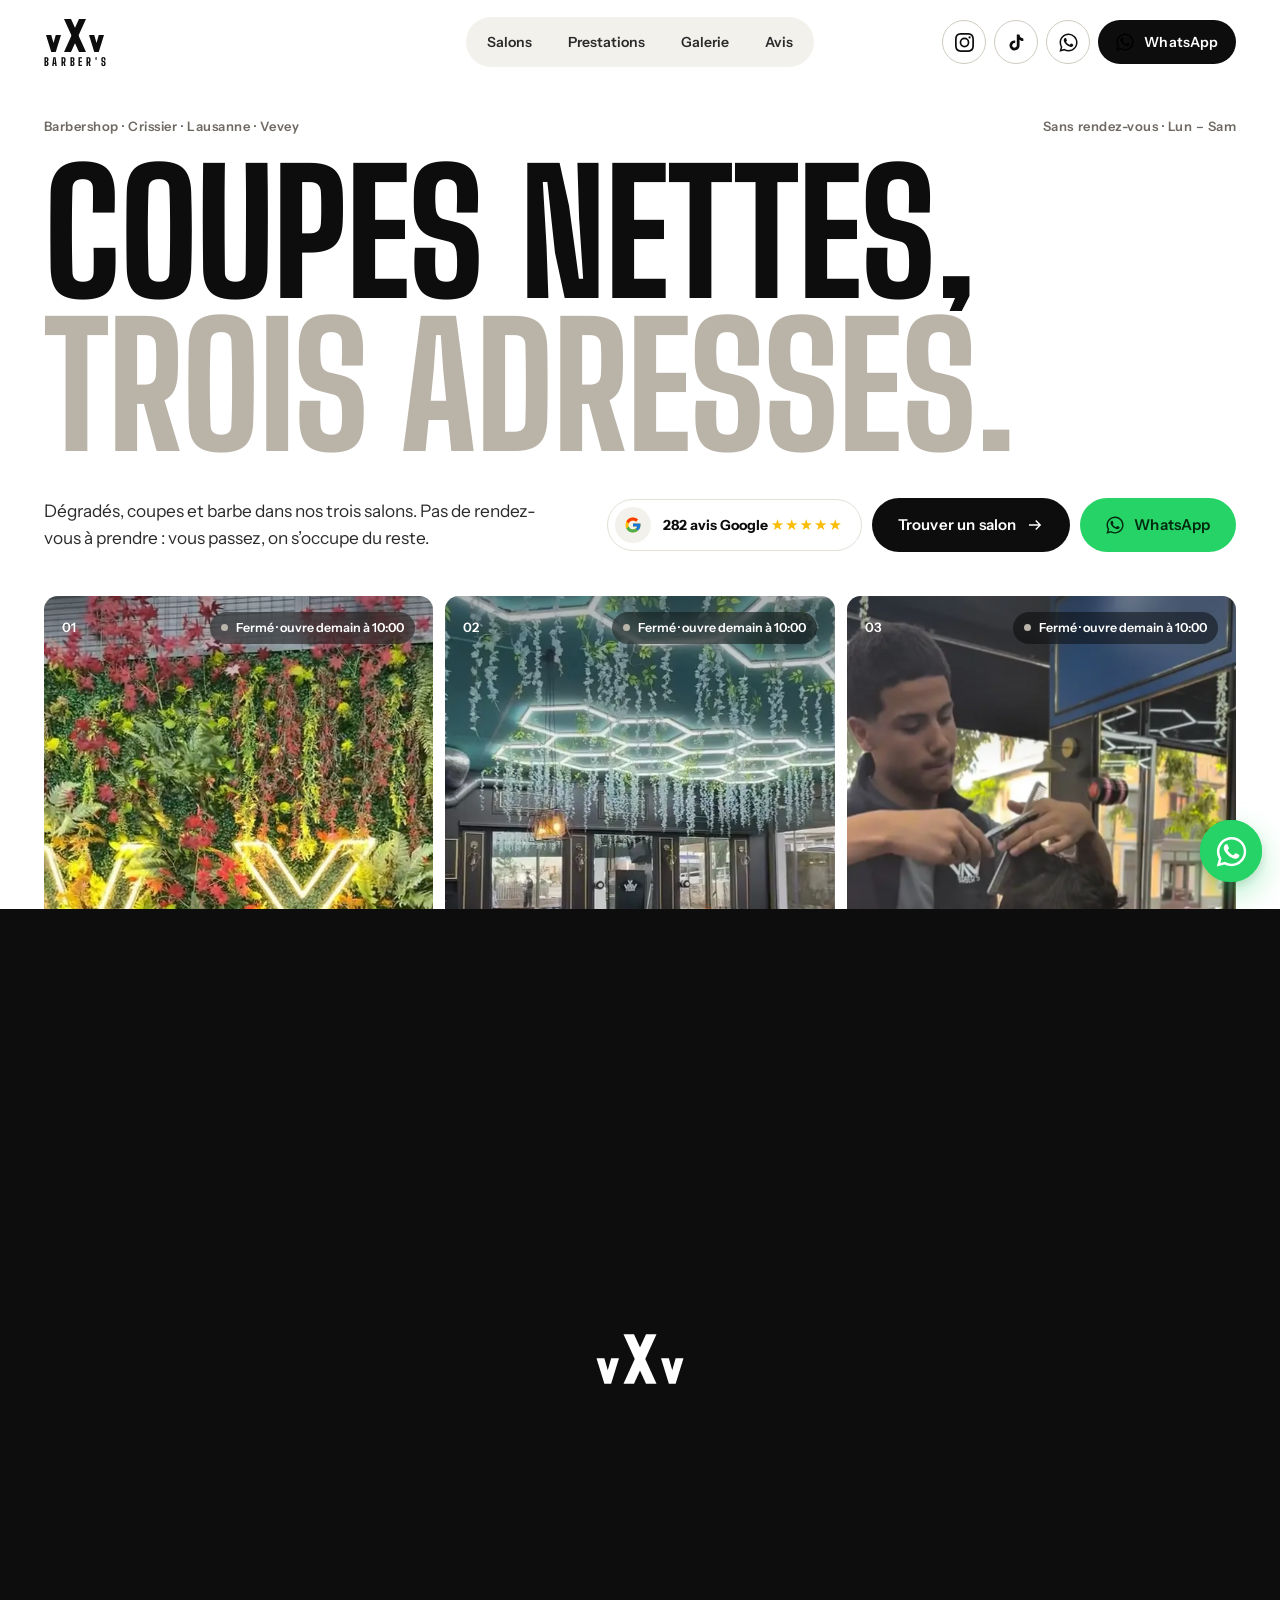
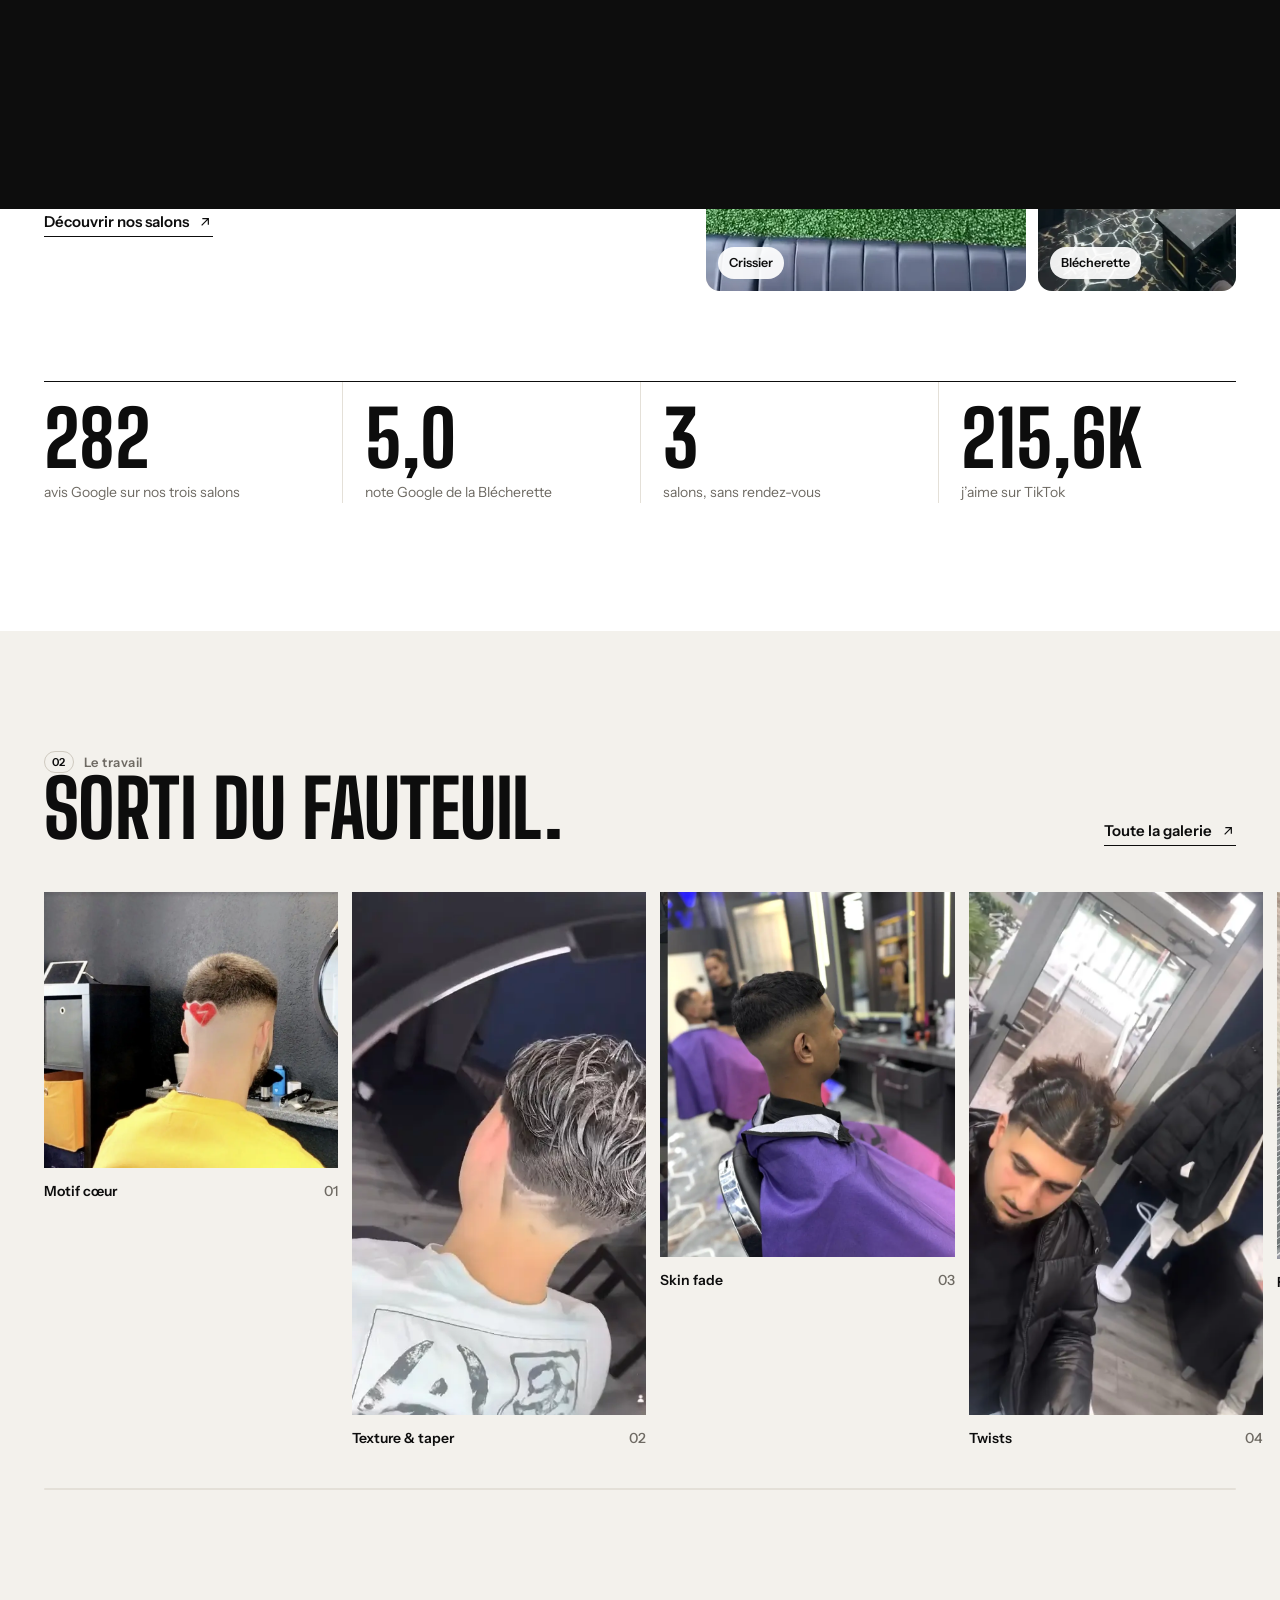
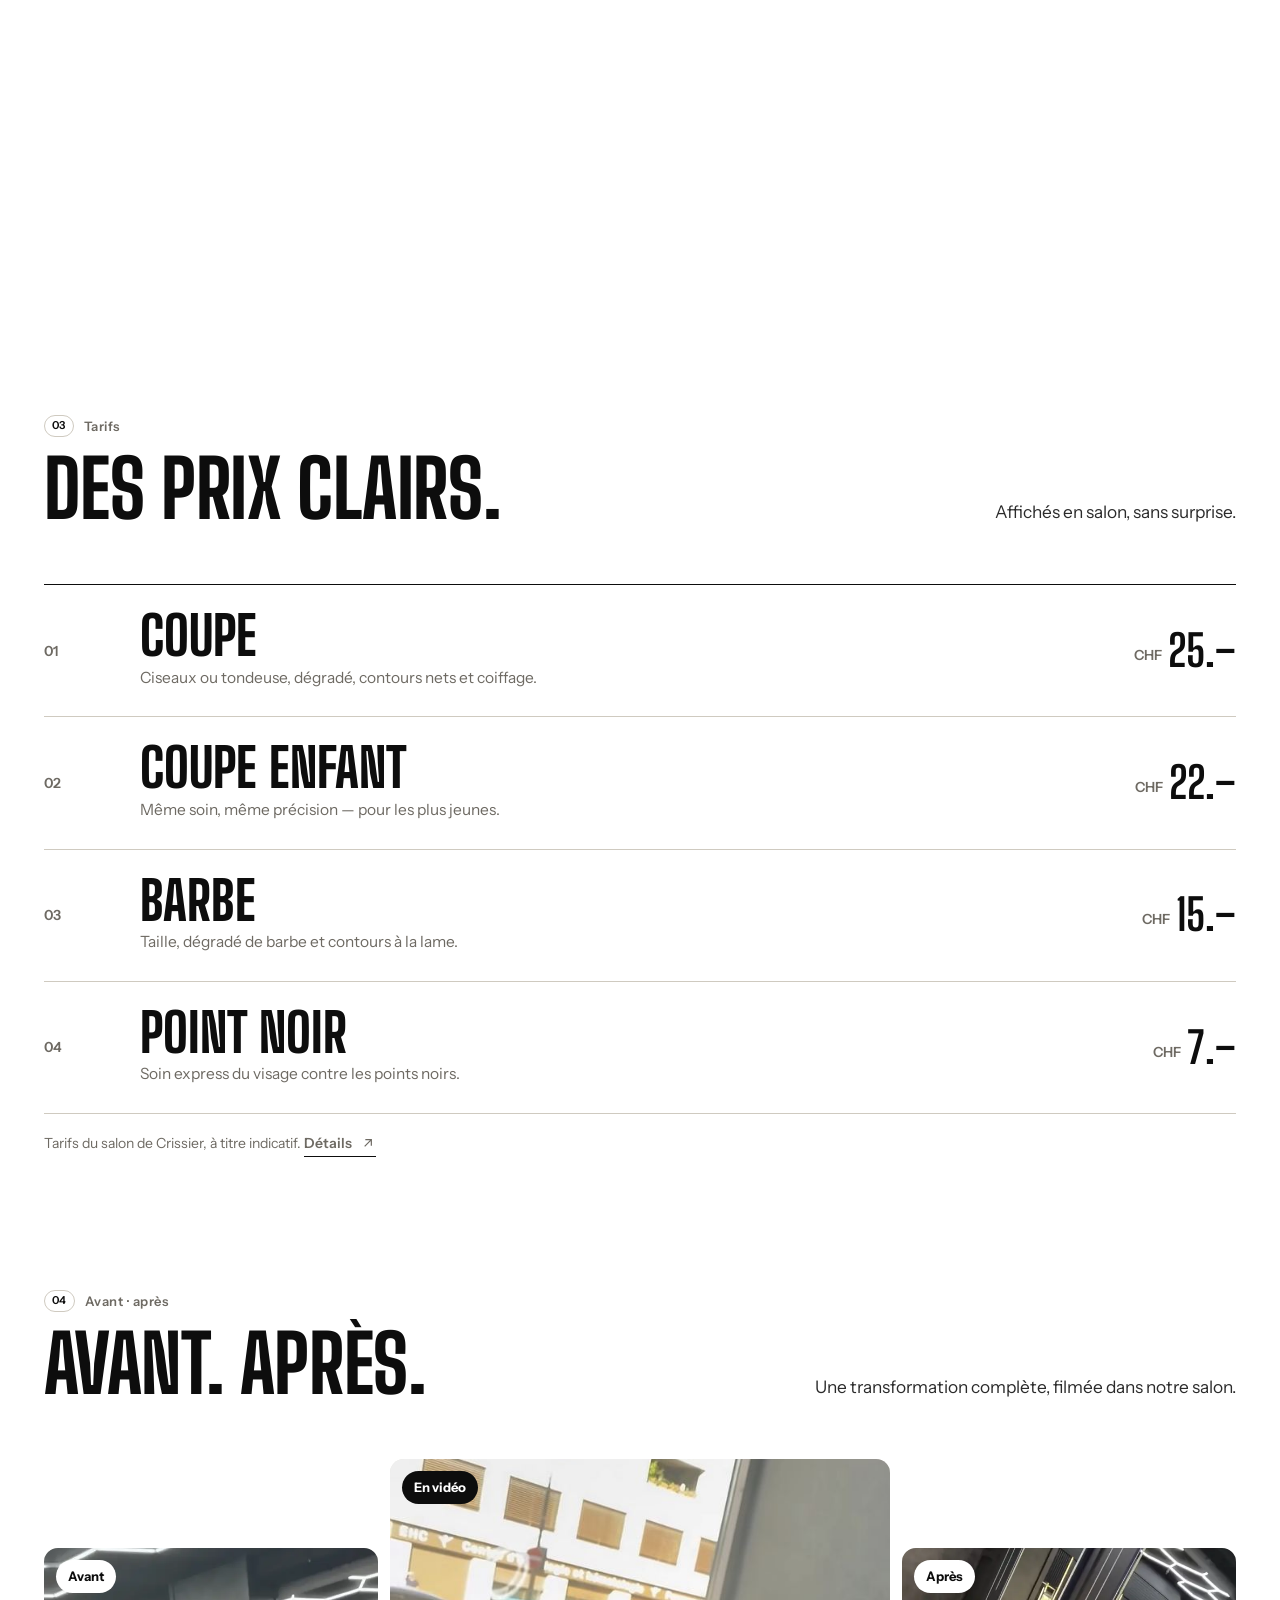
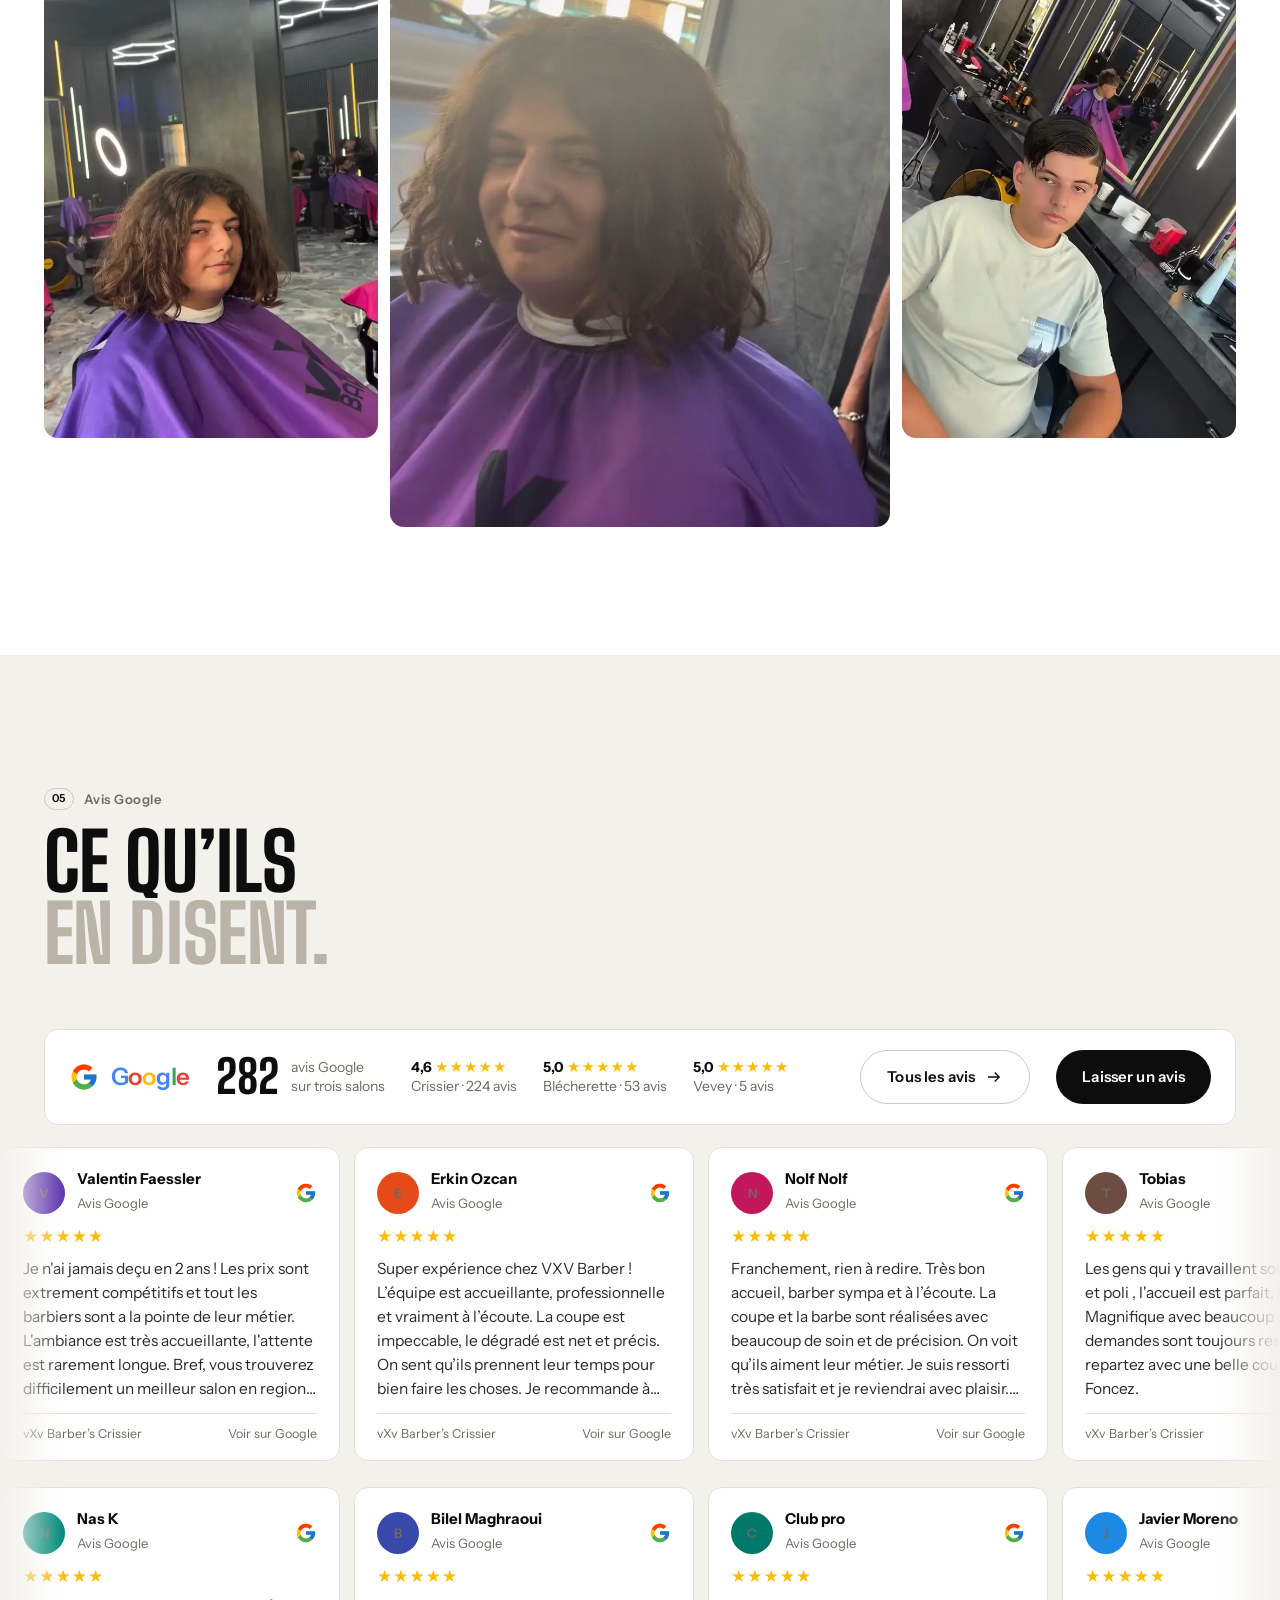
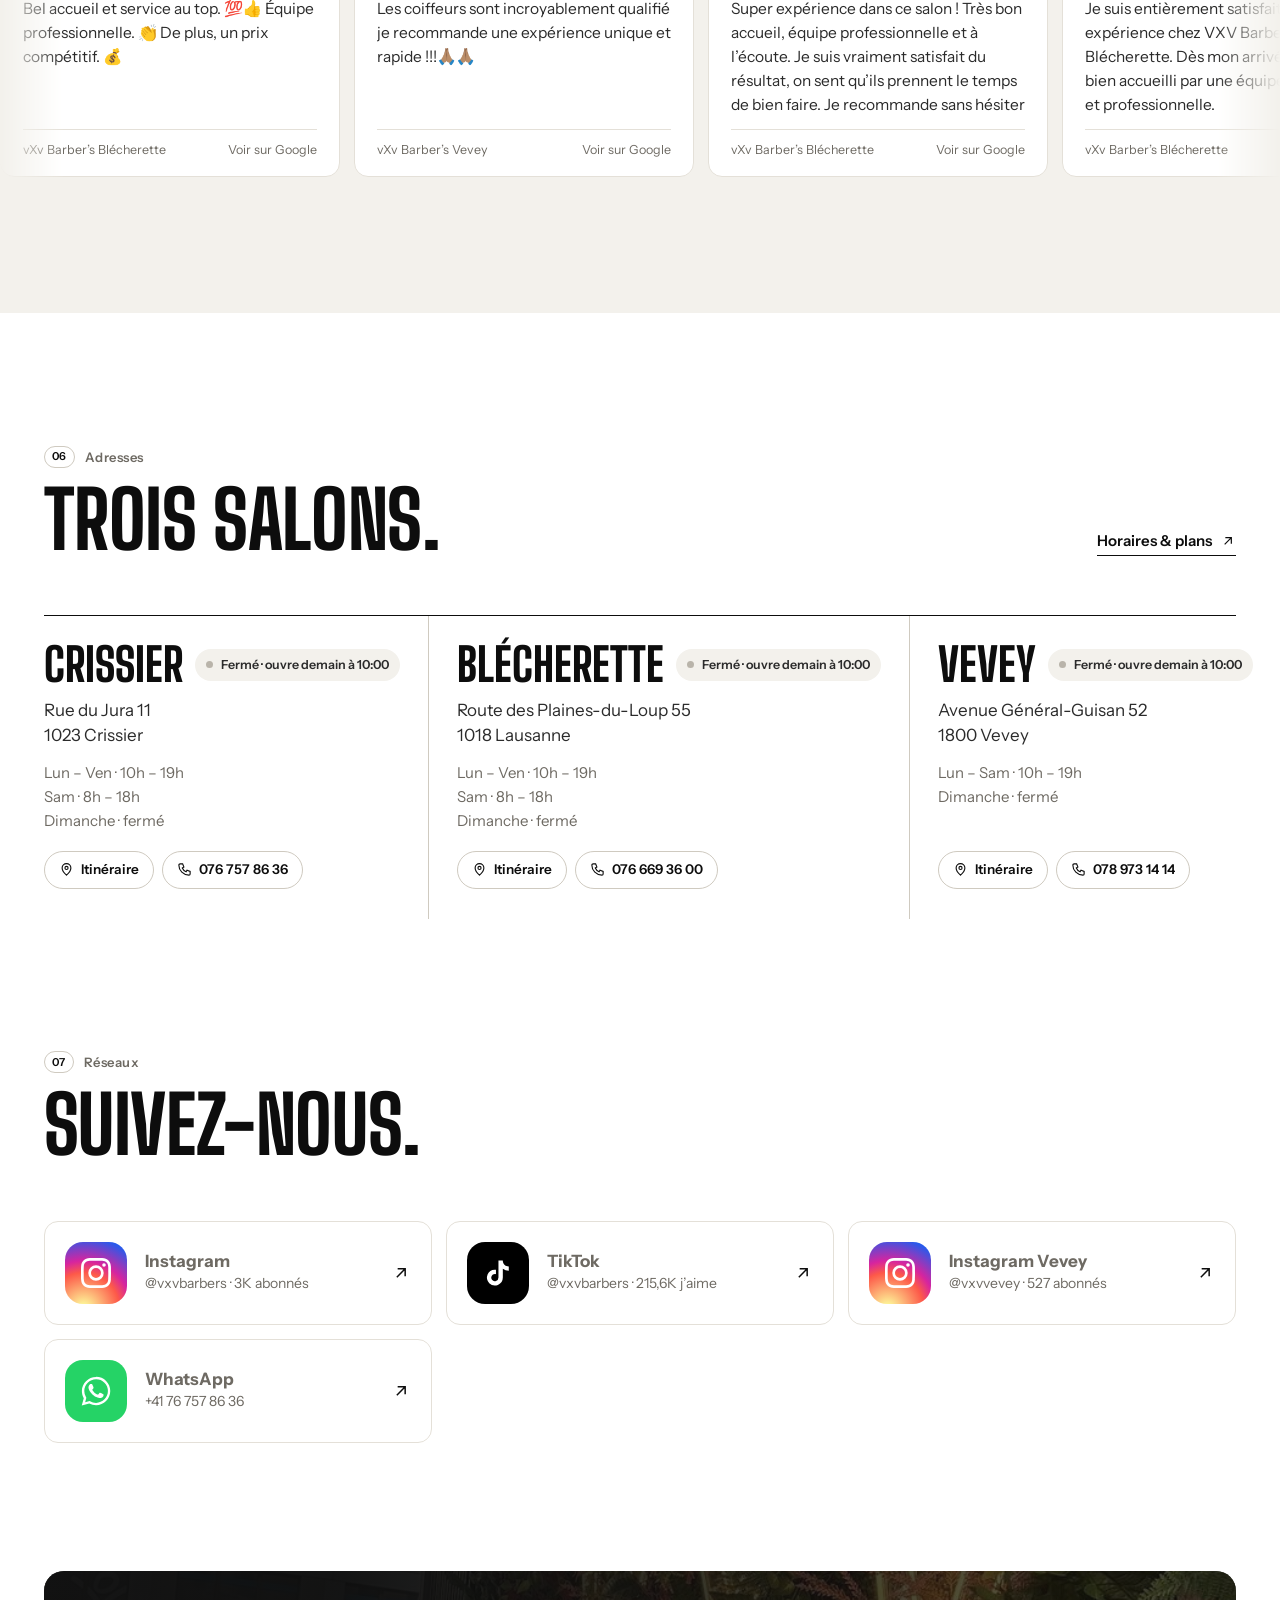
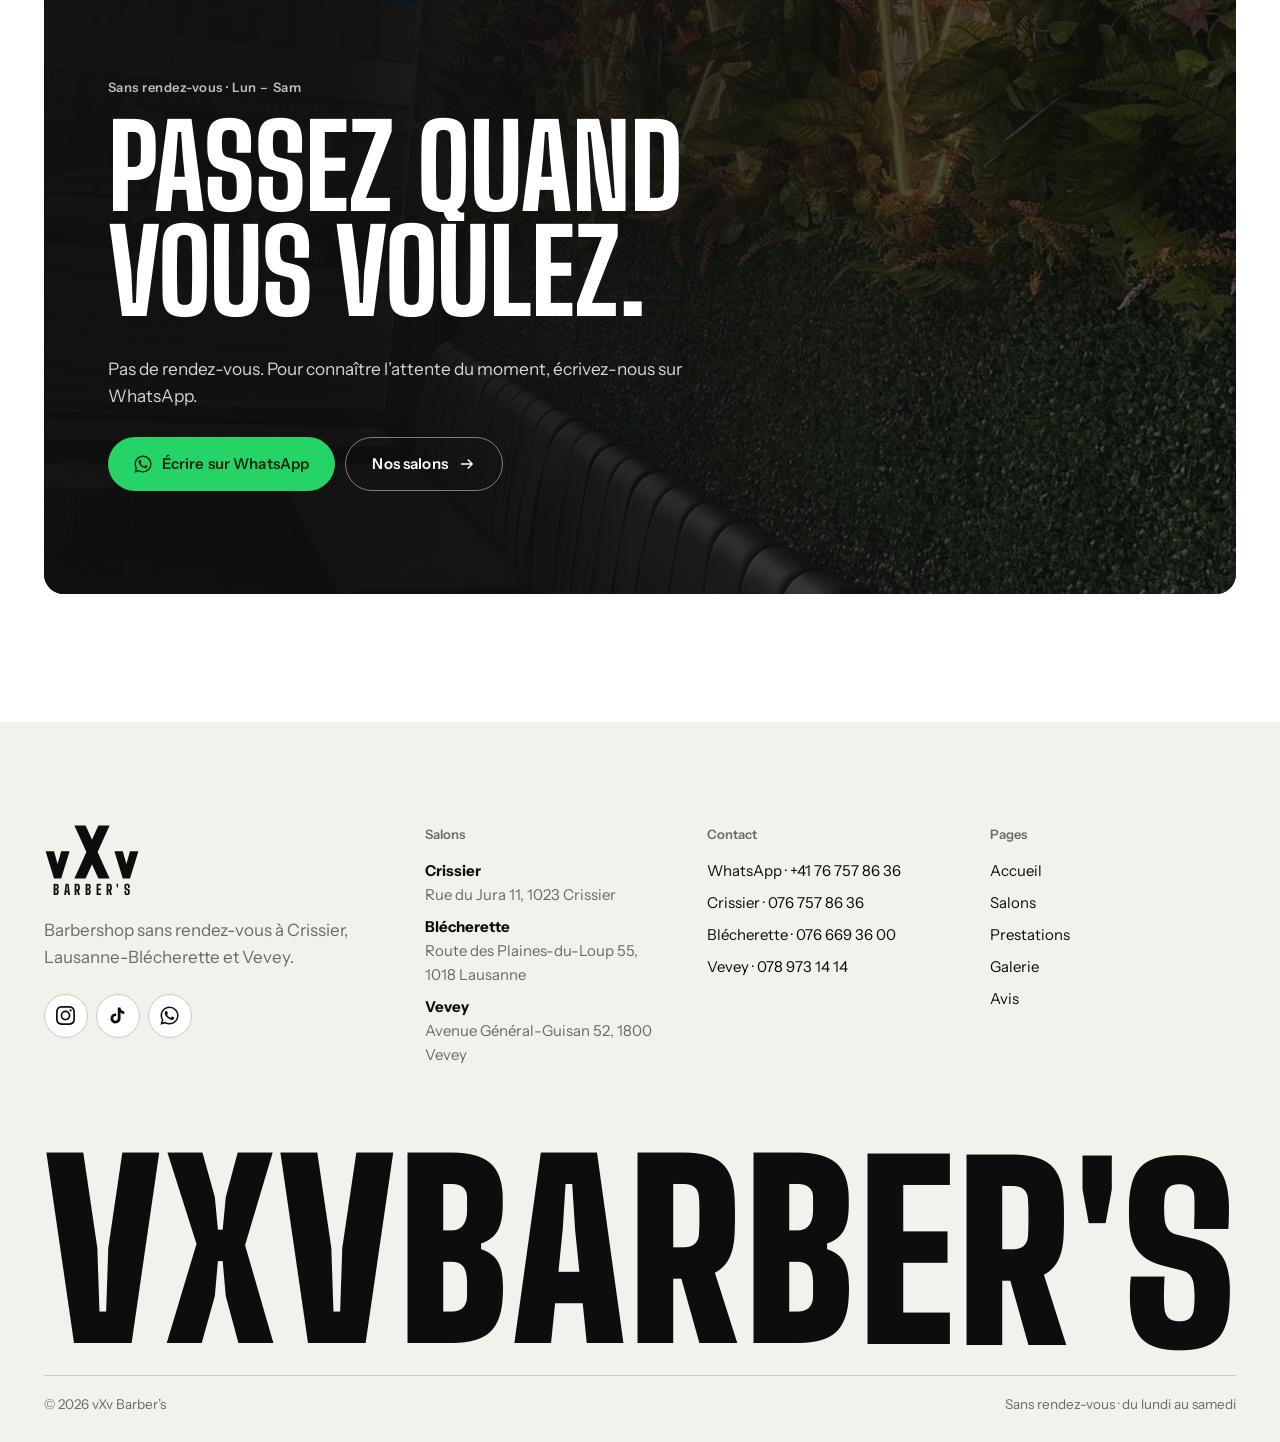
==== commit 20bd3cfa: "Redesign: white editorial layout, GSAP motion, Google review carousel, social logos Replaces the dar" ====
--- a/docs/index.html
+++ b/docs/index.html
@@ -6,7 +6,7 @@
 <title>vXv Barber’s — Barbershop à Crissier, Lausanne &amp; Vevey</title>
 <meta name="description" content="Barbershop sans rendez-vous à Crissier, Lausanne-Blécherette et Vevey. Dégradés, coupes, barbe. 282 avis Google.">
 <link rel="canonical" href="https://welcometothenextlevel.github.io/vxvbarbers/">
-<meta name="theme-color" content="#0a0a0b">
+<meta name="theme-color" content="#ffffff">
 <meta property="og:type" content="website">
 <meta property="og:locale" content="fr_CH">
 <meta property="og:site_name" content="vXv Barber's">
@@ -20,158 +20,155 @@
 <link rel="apple-touch-icon" href="assets/img/apple-touch-icon.png">
 <link rel="preconnect" href="https://fonts.googleapis.com">
 <link rel="preconnect" href="https://fonts.gstatic.com" crossorigin>
-<link rel="stylesheet" href="https://fonts.googleapis.com/css2?family=Archivo:ital,wdth,wght@0,62..125,300..900;1,100,400&family=Bodoni+Moda:ital,opsz,wght@1,6..96,400..500&display=swap">
-<link rel="stylesheet" href="assets/css/site.css?v=4">
+<link rel="stylesheet" href="https://fonts.googleapis.com/css2?family=Big+Shoulders+Display:wght@700;800;900&family=Instrument+Sans:wght@400;500;600;700&display=swap">
+<link rel="stylesheet" href="assets/css/site.css?v=10">
 <script>document.documentElement.classList.add("js");(function(p){if(p.slice(-5)===".html"){history.replaceState(null,"",p.slice(-11)==="/index.html"?p.slice(0,-10):p.slice(0,-5)+location.search+location.hash)}})(location.pathname)</script>
-<script type="application/ld+json">{"@context": "https://schema.org", "@graph": [{"@type": "Organization", "@id": "https://welcometothenextlevel.github.io/vxvbarbers/#org", "name": "vXv Barber's", "url": "https://welcometothenextlevel.github.io/vxvbarbers/", "logo": "https://welcometothenextlevel.github.io/vxvbarbers/assets/img/apple-touch-icon.png", "sameAs": ["https://www.instagram.com/vxvbarbers/", "https://www.instagram.com/vxvvevey/", "https://www.tiktok.com/@vxvbarbers"]}, {"@type": "BarberShop", "name": "vXv Barber's Crissier", "url": "https://welcometothenextlevel.github.io/vxvbarbers/salons#crissier", "image": "https://welcometothenextlevel.github.io/vxvbarbers/assets/img/crissier-salle.jpg", "telephone": "+41767578636", "priceRange": "CHF 7–25", "address": {"@type": "PostalAddress", "streetAddress": "Rue du Jura 11", "postalCode": "1023", "addressLocality": "Crissier", "addressRegion": "VD", "addressCountry": "CH"}, "geo": {"@type": "GeoCoordinates", "latitude": 46.5394724, "longitude": 6.5784301}, "hasMap": "https://maps.google.com/?cid=6474767600733237800", "openingHoursSpecification": [{"@type": "OpeningHoursSpecification", "dayOfWeek": "Monday", "opens": "10:00", "closes": "19:00"}, {"@type": "OpeningHoursSpecification", "dayOfWeek": "Tuesday", "opens": "10:00", "closes": "19:00"}, {"@type": "OpeningHoursSpecification", "dayOfWeek": "Wednesday", "opens": "10:00", "closes": "19:00"}, {"@type": "OpeningHoursSpecification", "dayOfWeek": "Thursday", "opens": "10:00", "closes": "19:00"}, {"@type": "OpeningHoursSpecification", "dayOfWeek": "Friday", "opens": "10:00", "closes": "19:00"}, {"@type": "OpeningHoursSpecification", "dayOfWeek": "Saturday", "opens": "08:00", "closes": "18:00"}], "parentOrganization": {"@id": "https://welcometothenextlevel.github.io/vxvbarbers/#org"}}, {"@type": "BarberShop", "name": "vXv Barber's Blécherette", "url": "https://welcometothenextlevel.github.io/vxvbarbers/salons#blecherette", "image": "https://welcometothenextlevel.github.io/vxvbarbers/assets/img/blecherette.jpg", "telephone": "+41766693600", "priceRange": "CHF 7–25", "address": {"@type": "PostalAddress", "streetAddress": "Route des Plaines-du-Loup 55", "postalCode": "1018", "addressLocality": "Lausanne", "addressRegion": "VD", "addressCountry": "CH"}, "geo": {"@type": "GeoCoordinates", "latitude": 46.5408039, "longitude": 6.620091}, "hasMap": "https://maps.google.com/?cid=17038360083882138446", "openingHoursSpecification": [{"@type": "OpeningHoursSpecification", "dayOfWeek": "Monday", "opens": "10:00", "closes": "19:00"}, {"@type": "OpeningHoursSpecification", "dayOfWeek": "Tuesday", "opens": "10:00", "closes": "19:00"}, {"@type": "OpeningHoursSpecification", "dayOfWeek": "Wednesday", "opens": "10:00", "closes": "19:00"}, {"@type": "OpeningHoursSpecification", "dayOfWeek": "Thursday", "opens": "10:00", "closes": "19:00"}, {"@type": "OpeningHoursSpecification", "dayOfWeek": "Friday", "opens": "10:00", "closes": "19:00"}, {"@type": "OpeningHoursSpecification", "dayOfWeek": "Saturday", "opens": "08:00", "closes": "18:00"}], "parentOrganization": {"@id": "https://welcometothenextlevel.github.io/vxvbarbers/#org"}}, {"@type": "BarberShop", "name": "vXv Barber's Vevey", "url": "https://welcometothenextlevel.github.io/vxvbarbers/salons#vevey", "image": "https://welcometothenextlevel.github.io/vxvbarbers/assets/img/vevey.jpg", "telephone": "+41789731414", "priceRange": "CHF 7–25", "address": {"@type": "PostalAddress", "streetAddress": "Avenue Général-Guisan 52", "postalCode": "1800", "addressLocality": "Vevey", "addressRegion": "VD", "addressCountry": "CH"}, "geo": {"@type": "GeoCoordinates", "latitude": 46.4663417, "longitude": 6.8373042}, "hasMap": "https://maps.google.com/?cid=16263568392523329251", "openingHoursSpecification": [{"@type": "OpeningHoursSpecification", "dayOfWeek": "Monday", "opens": "10:00", "closes": "19:00"}, {"@type": "OpeningHoursSpecification", "dayOfWeek": "Tuesday", "opens": "10:00", "closes": "19:00"}, {"@type": "OpeningHoursSpecification", "dayOfWeek": "Wednesday", "opens": "10:00", "closes": "19:00"}, {"@type": "OpeningHoursSpecification", "dayOfWeek": "Thursday", "opens": "10:00", "closes": "19:00"}, {"@type": "OpeningHoursSpecification", "dayOfWeek": "Friday", "opens": "10:00", "closes": "19:00"}, {"@type": "OpeningHoursSpecification", "dayOfWeek": "Saturday", "opens": "10:00", "closes": "19:00"}], "parentOrganization": {"@id": "https://welcometothenextlevel.github.io/vxvbarbers/#org"}}]}</script>
+<script type="application/ld+json">{"@context": "https://schema.org", "@graph": [{"@type": "Organization", "@id": "https://welcometothenextlevel.github.io/vxvbarbers/#org", "name": "vXv Barber's", "url": "https://welcometothenextlevel.github.io/vxvbarbers/", "logo": "https://welcometothenextlevel.github.io/vxvbarbers/assets/img/apple-touch-icon.png", "sameAs": ["https://www.instagram.com/vxvbarbers/", "https://www.instagram.com/vxvvevey/", "https://www.tiktok.com/@vxvbarbers"]}, {"@type": "BarberShop", "name": "vXv Barber's Crissier", "url": "https://welcometothenextlevel.github.io/vxvbarbers/salons#crissier", "image": "https://welcometothenextlevel.github.io/vxvbarbers/assets/img/crissier-salle.jpg", "telephone": "+41767578636", "priceRange": "CHF 7–25", "address": {"@type": "PostalAddress", "streetAddress": "Rue du Jura 11", "postalCode": "1023", "addressLocality": "Crissier", "addressRegion": "VD", "addressCountry": "CH"}, "geo": {"@type": "GeoCoordinates", "latitude": 46.5394724, "longitude": 6.5784301}, "hasMap": "https://maps.google.com/?cid=6474767600733237800", "openingHoursSpecification": [{"@type": "OpeningHoursSpecification", "dayOfWeek": "Monday", "opens": "10:00", "closes": "19:00"}, {"@type": "OpeningHoursSpecification", "dayOfWeek": "Tuesday", "opens": "10:00", "closes": "19:00"}, {"@type": "OpeningHoursSpecification", "dayOfWeek": "Wednesday", "opens": "10:00", "closes": "19:00"}, {"@type": "OpeningHoursSpecification", "dayOfWeek": "Thursday", "opens": "10:00", "closes": "19:00"}, {"@type": "OpeningHoursSpecification", "dayOfWeek": "Friday", "opens": "10:00", "closes": "19:00"}, {"@type": "OpeningHoursSpecification", "dayOfWeek": "Saturday", "opens": "08:00", "closes": "18:00"}], "parentOrganization": {"@id": "https://welcometothenextlevel.github.io/vxvbarbers/#org"}}, {"@type": "BarberShop", "name": "vXv Barber's Blécherette", "url": "https://welcometothenextlevel.github.io/vxvbarbers/salons#blecherette", "image": "https://welcometothenextlevel.github.io/vxvbarbers/assets/img/blecherette.jpg", "telephone": "+41766693600", "priceRange": "CHF 7–25", "address": {"@type": "PostalAddress", "streetAddress": "Route des Plaines-du-Loup 55", "postalCode": "1018", "addressLocality": "Lausanne", "addressRegion": "VD", "addressCountry": "CH"}, "geo": {"@type": "GeoCoordinates", "latitude": 46.5408039, "longitude": 6.620091}, "hasMap": "https://maps.google.com/?cid=17038360083882138446", "openingHoursSpecification": [{"@type": "OpeningHoursSpecification", "dayOfWeek": "Monday", "opens": "10:00", "closes": "19:00"}, {"@type": "OpeningHoursSpecification", "dayOfWeek": "Tuesday", "opens": "10:00", "closes": "19:00"}, {"@type": "OpeningHoursSpecification", "dayOfWeek": "Wednesday", "opens": "10:00", "closes": "19:00"}, {"@type": "OpeningHoursSpecification", "dayOfWeek": "Thursday", "opens": "10:00", "closes": "19:00"}, {"@type": "OpeningHoursSpecification", "dayOfWeek": "Friday", "opens": "10:00", "closes": "19:00"}, {"@type": "OpeningHoursSpecification", "dayOfWeek": "Saturday", "opens": "08:00", "closes": "18:00"}], "parentOrganization": {"@id": "https://welcometothenextlevel.github.io/vxvbarbers/#org"}}, {"@type": "BarberShop", "name": "vXv Barber's Vevey", "url": "https://welcometothenextlevel.github.io/vxvbarbers/salons#vevey", "image": "https://welcometothenextlevel.github.io/vxvbarbers/assets/img/vevey-fauteuil.jpg", "telephone": "+41789731414", "priceRange": "CHF 7–25", "address": {"@type": "PostalAddress", "streetAddress": "Avenue Général-Guisan 52", "postalCode": "1800", "addressLocality": "Vevey", "addressRegion": "VD", "addressCountry": "CH"}, "geo": {"@type": "GeoCoordinates", "latitude": 46.4663417, "longitude": 6.8373042}, "hasMap": "https://maps.google.com/?cid=16263568392523329251", "openingHoursSpecification": [{"@type": "OpeningHoursSpecification", "dayOfWeek": "Monday", "opens": "10:00", "closes": "19:00"}, {"@type": "OpeningHoursSpecification", "dayOfWeek": "Tuesday", "opens": "10:00", "closes": "19:00"}, {"@type": "OpeningHoursSpecification", "dayOfWeek": "Wednesday", "opens": "10:00", "closes": "19:00"}, {"@type": "OpeningHoursSpecification", "dayOfWeek": "Thursday", "opens": "10:00", "closes": "19:00"}, {"@type": "OpeningHoursSpecification", "dayOfWeek": "Friday", "opens": "10:00", "closes": "19:00"}, {"@type": "OpeningHoursSpecification", "dayOfWeek": "Saturday", "opens": "10:00", "closes": "19:00"}], "parentOrganization": {"@id": "https://welcometothenextlevel.github.io/vxvbarbers/#org"}}]}</script>
 <link rel="preload" as="video" href="assets/video/hero.mp4" type="video/mp4">
 </head>
 <body>
-<div class="loader" aria-hidden="true"><svg class="loader-mark" viewBox="0 0 120 70"><polygon points="2,34 12.5,34 17,50 21.5,34 32,34 21.5,68 12.5,68"/><polygon points="38,2 52,2 82,68 68,68"/><polygon points="68,2 82,2 52,68 38,68"/><polygon points="88,34 98.5,34 103,50 107.5,34 118,34 107.5,68 98.5,68"/></svg>
-<div class="loader-meta"><span>Crissier · Blécherette · Vevey</span><span class="loader-pct">000</span></div><i class="loader-bar"></i></div>
+<div class="loader" aria-hidden="true"><svg viewBox="0 0 120 70"><polygon points="2,34 12.5,34 17,50 21.5,34 32,34 21.5,68 12.5,68"/><polygon points="38,2 52,2 82,68 68,68"/><polygon points="68,2 82,2 52,68 38,68"/><polygon points="88,34 98.5,34 103,50 107.5,34 118,34 107.5,68 98.5,68"/></svg><span class="loader-city">Crissier · Blécherette · Vevey</span><span class="loader-count">0</span></div>
 <a class="skip" href="#main">Aller au contenu</a>
 <header class="hdr"><div class="wrap hdr-in">
 <a class="logo" href="./" aria-label="vXv Barber's — accueil"><svg viewBox="0 0 120 70" aria-hidden="true"><polygon points="2,34 12.5,34 17,50 21.5,34 32,34 21.5,68 12.5,68"/><polygon points="38,2 52,2 82,68 68,68"/><polygon points="68,2 82,2 52,68 38,68"/><polygon points="88,34 98.5,34 103,50 107.5,34 118,34 107.5,68 98.5,68"/></svg><span>BARBER'S</span></a>
-<nav class="nav" aria-label="Navigation principale"><a href="salons">Salons</a><a href="prestations">Prestations</a><a href="galerie">Galerie</a><a href="avis">Avis</a><a href="reseaux">Réseaux</a></nav>
-<div class="hdr-cta"><a class="btn btn-line" href="https://wa.me/41767578636" target="_blank" rel="noopener"><svg viewBox="0 0 24 24" aria-hidden="true"><path d="M17.47 14.38c-.3-.15-1.76-.87-2.03-.97-.27-.1-.47-.15-.67.15-.2.3-.77.97-.94 1.17-.17.2-.35.22-.64.07-.3-.15-1.26-.46-2.4-1.48-.89-.79-1.49-1.77-1.66-2.07-.17-.3-.02-.46.13-.6.13-.13.3-.35.45-.52.15-.17.2-.3.3-.5.1-.2.05-.37-.03-.52-.07-.15-.67-1.62-.92-2.22-.24-.58-.49-.5-.67-.51h-.57c-.2 0-.52.07-.8.37-.27.3-1.04 1.02-1.04 2.48s1.07 2.88 1.21 3.08c.15.2 2.1 3.2 5.08 4.49.71.31 1.26.49 1.69.63.71.22 1.36.19 1.87.12.57-.09 1.76-.72 2.01-1.41.25-.7.25-1.29.17-1.41-.07-.13-.27-.2-.57-.35zM12.05 21.5h-.01a9.4 9.4 0 0 1-4.8-1.31l-.34-.2-3.56.93.95-3.47-.22-.36a9.42 9.42 0 0 1-1.44-5.02c0-5.2 4.24-9.44 9.45-9.44a9.38 9.38 0 0 1 6.68 2.77 9.38 9.38 0 0 1 2.76 6.68c0 5.21-4.24 9.44-9.44 9.44zm8.04-17.48A11.3 11.3 0 0 0 12.05.7C5.79.7.69 5.8.69 12.07c0 2 .52 3.96 1.52 5.68L.6 23.6l6-1.57a11.33 11.33 0 0 0 5.44 1.38h.01c6.26 0 11.36-5.1 11.36-11.36 0-3.04-1.18-5.89-3.32-8.03z"/></svg> WhatsApp</a>
+<nav class="nav" aria-label="Navigation principale"><a href="salons">Salons</a><a href="prestations">Prestations</a><a href="galerie">Galerie</a><a href="avis">Avis</a></nav>
+<div class="hdr-r"><div class="socials"><a class="soc ig" href="https://www.instagram.com/vxvbarbers/" target="_blank" rel="noopener" aria-label="Instagram @vxvbarbers"><svg viewBox="0 0 24 24" aria-hidden="true"><path d="M12 2.2c3.2 0 3.58 0 4.85.07 3.25.15 4.77 1.69 4.92 4.92.06 1.27.07 1.65.07 4.85s-.01 3.58-.07 4.85c-.15 3.23-1.66 4.77-4.92 4.92-1.27.06-1.65.07-4.85.07s-3.58-.01-4.85-.07c-3.26-.15-4.77-1.7-4.92-4.92C2.17 15.58 2.16 15.2 2.16 12s.01-3.58.07-4.85C2.38 3.92 3.9 2.38 7.15 2.23 8.42 2.17 8.8 2.16 12 2.16zM12 0C8.74 0 8.33.01 7.05.07 2.7.27.27 2.69.07 7.05.01 8.33 0 8.74 0 12s.01 3.67.07 4.95c.2 4.36 2.62 6.78 6.98 6.98C8.33 23.99 8.74 24 12 24s3.67-.01 4.95-.07c4.35-.2 6.78-2.62 6.98-6.98.06-1.28.07-1.69.07-4.95s-.01-3.67-.07-4.95c-.2-4.35-2.62-6.78-6.98-6.98C15.67.01 15.26 0 12 0zm0 5.84a6.16 6.16 0 1 0 0 12.32 6.16 6.16 0 0 0 0-12.32zM12 16a4 4 0 1 1 0-8 4 4 0 0 1 0 8zm6.4-11.85a1.44 1.44 0 1 0 0 2.88 1.44 1.44 0 0 0 0-2.88z"/></svg></a><a class="soc tt" href="https://www.tiktok.com/@vxvbarbers" target="_blank" rel="noopener" aria-label="TikTok @vxvbarbers"><svg viewBox="0 0 24 24" aria-hidden="true"><path d="M19.59 6.69a4.83 4.83 0 0 1-3.77-4.25V2h-3.45v13.67a2.89 2.89 0 0 1-5.2 1.74 2.89 2.89 0 0 1 2.31-4.64c.3 0 .59.04.88.13V9.4a6.84 6.84 0 0 0-1-.05A6.33 6.33 0 0 0 5 20.1a6.34 6.34 0 0 0 10.86-4.43v-7a8.16 8.16 0 0 0 4.77 1.52v-3.4a4.85 4.85 0 0 1-1-.1z"/></svg></a><a class="soc wa" href="https://wa.me/41767578636" target="_blank" rel="noopener" aria-label="WhatsApp"><svg viewBox="0 0 24 24" aria-hidden="true"><path d="M17.47 14.38c-.3-.15-1.76-.87-2.03-.97-.27-.1-.47-.15-.67.15-.2.3-.77.97-.94 1.17-.17.2-.35.22-.64.07-.3-.15-1.26-.46-2.4-1.48-.89-.79-1.49-1.77-1.66-2.07-.17-.3-.02-.46.13-.6.13-.13.3-.35.45-.52.15-.17.2-.3.3-.5.1-.2.05-.37-.03-.52-.07-.15-.67-1.62-.92-2.22-.24-.58-.49-.5-.67-.51h-.57c-.2 0-.52.07-.8.37-.27.3-1.04 1.02-1.04 2.48s1.07 2.88 1.21 3.08c.15.2 2.1 3.2 5.08 4.49.71.31 1.26.49 1.69.63.71.22 1.36.19 1.87.12.57-.09 1.76-.72 2.01-1.41.25-.7.25-1.29.17-1.41-.07-.13-.27-.2-.57-.35zM12.05 21.5h-.01a9.4 9.4 0 0 1-4.8-1.31l-.34-.2-3.56.93.95-3.47-.22-.36a9.42 9.42 0 0 1-1.44-5.02c0-5.2 4.24-9.44 9.45-9.44a9.38 9.38 0 0 1 6.68 2.77 9.38 9.38 0 0 1 2.76 6.68c0 5.21-4.24 9.44-9.44 9.44zm8.04-17.48A11.3 11.3 0 0 0 12.05.7C5.79.7.69 5.8.69 12.07c0 2 .52 3.96 1.52 5.68L.6 23.6l6-1.57a11.33 11.33 0 0 0 5.44 1.38h.01c6.26 0 11.36-5.1 11.36-11.36 0-3.04-1.18-5.89-3.32-8.03z"/></svg></a></div><a class="btn btn-ink" href="https://wa.me/41767578636" target="_blank" rel="noopener" aria-label="WhatsApp"><svg viewBox="0 0 24 24" aria-hidden="true"><path d="M17.47 14.38c-.3-.15-1.76-.87-2.03-.97-.27-.1-.47-.15-.67.15-.2.3-.77.97-.94 1.17-.17.2-.35.22-.64.07-.3-.15-1.26-.46-2.4-1.48-.89-.79-1.49-1.77-1.66-2.07-.17-.3-.02-.46.13-.6.13-.13.3-.35.45-.52.15-.17.2-.3.3-.5.1-.2.05-.37-.03-.52-.07-.15-.67-1.62-.92-2.22-.24-.58-.49-.5-.67-.51h-.57c-.2 0-.52.07-.8.37-.27.3-1.04 1.02-1.04 2.48s1.07 2.88 1.21 3.08c.15.2 2.1 3.2 5.08 4.49.71.31 1.26.49 1.69.63.71.22 1.36.19 1.87.12.57-.09 1.76-.72 2.01-1.41.25-.7.25-1.29.17-1.41-.07-.13-.27-.2-.57-.35zM12.05 21.5h-.01a9.4 9.4 0 0 1-4.8-1.31l-.34-.2-3.56.93.95-3.47-.22-.36a9.42 9.42 0 0 1-1.44-5.02c0-5.2 4.24-9.44 9.45-9.44a9.38 9.38 0 0 1 6.68 2.77 9.38 9.38 0 0 1 2.76 6.68c0 5.21-4.24 9.44-9.44 9.44zm8.04-17.48A11.3 11.3 0 0 0 12.05.7C5.79.7.69 5.8.69 12.07c0 2 .52 3.96 1.52 5.68L.6 23.6l6-1.57a11.33 11.33 0 0 0 5.44 1.38h.01c6.26 0 11.36-5.1 11.36-11.36 0-3.04-1.18-5.89-3.32-8.03z"/></svg><span class="lbl">WhatsApp</span></a>
 <button class="burger" type="button" aria-label="Ouvrir le menu" aria-expanded="false" aria-controls="mnav"><i></i><i></i></button></div>
 </div></header>
-<div class="mnav" id="mnav"><ol><li><a href="./" style="--i:0">Accueil<small>01</small></a></li><li><a href="salons" style="--i:1">Salons<small>02</small></a></li><li><a href="prestations" style="--i:2">Prestations<small>03</small></a></li><li><a href="galerie" style="--i:3">Galerie<small>04</small></a></li><li><a href="avis" style="--i:4">Avis<small>05</small></a></li><li><a href="reseaux" style="--i:5">Réseaux<small>06</small></a></li></ol>
-<div class="mnav-foot"><a class="btn btn-wa" href="https://wa.me/41767578636" target="_blank" rel="noopener"><svg viewBox="0 0 24 24" aria-hidden="true"><path d="M17.47 14.38c-.3-.15-1.76-.87-2.03-.97-.27-.1-.47-.15-.67.15-.2.3-.77.97-.94 1.17-.17.2-.35.22-.64.07-.3-.15-1.26-.46-2.4-1.48-.89-.79-1.49-1.77-1.66-2.07-.17-.3-.02-.46.13-.6.13-.13.3-.35.45-.52.15-.17.2-.3.3-.5.1-.2.05-.37-.03-.52-.07-.15-.67-1.62-.92-2.22-.24-.58-.49-.5-.67-.51h-.57c-.2 0-.52.07-.8.37-.27.3-1.04 1.02-1.04 2.48s1.07 2.88 1.21 3.08c.15.2 2.1 3.2 5.08 4.49.71.31 1.26.49 1.69.63.71.22 1.36.19 1.87.12.57-.09 1.76-.72 2.01-1.41.25-.7.25-1.29.17-1.41-.07-.13-.27-.2-.57-.35zM12.05 21.5h-.01a9.4 9.4 0 0 1-4.8-1.31l-.34-.2-3.56.93.95-3.47-.22-.36a9.42 9.42 0 0 1-1.44-5.02c0-5.2 4.24-9.44 9.45-9.44a9.38 9.38 0 0 1 6.68 2.77 9.38 9.38 0 0 1 2.76 6.68c0 5.21-4.24 9.44-9.44 9.44zm8.04-17.48A11.3 11.3 0 0 0 12.05.7C5.79.7.69 5.8.69 12.07c0 2 .52 3.96 1.52 5.68L.6 23.6l6-1.57a11.33 11.33 0 0 0 5.44 1.38h.01c6.26 0 11.36-5.1 11.36-11.36 0-3.04-1.18-5.89-3.32-8.03z"/></svg> Écrire sur WhatsApp</a>
-<div class="row"><a href="https://www.instagram.com/vxvbarbers/" target="_blank" rel="noopener">Instagram</a><a href="https://www.tiktok.com/@vxvbarbers" target="_blank" rel="noopener">TikTok</a><span>Sans rendez-vous · Lu–Sa</span></div></div></div>
+<div class="mnav" id="mnav"><ol><li><a href="./" style="--i:0" aria-current="page">Accueil<small>01</small></a></li><li><a href="salons" style="--i:1">Salons<small>02</small></a></li><li><a href="prestations" style="--i:2">Prestations<small>03</small></a></li><li><a href="galerie" style="--i:3">Galerie<small>04</small></a></li><li><a href="avis" style="--i:4">Avis<small>05</small></a></li></ol>
+<div class="mnav-foot"><a class="btn btn-wa" href="https://wa.me/41767578636" target="_blank" rel="noopener"><svg viewBox="0 0 24 24" aria-hidden="true"><path d="M17.47 14.38c-.3-.15-1.76-.87-2.03-.97-.27-.1-.47-.15-.67.15-.2.3-.77.97-.94 1.17-.17.2-.35.22-.64.07-.3-.15-1.26-.46-2.4-1.48-.89-.79-1.49-1.77-1.66-2.07-.17-.3-.02-.46.13-.6.13-.13.3-.35.45-.52.15-.17.2-.3.3-.5.1-.2.05-.37-.03-.52-.07-.15-.67-1.62-.92-2.22-.24-.58-.49-.5-.67-.51h-.57c-.2 0-.52.07-.8.37-.27.3-1.04 1.02-1.04 2.48s1.07 2.88 1.21 3.08c.15.2 2.1 3.2 5.08 4.49.71.31 1.26.49 1.69.63.71.22 1.36.19 1.87.12.57-.09 1.76-.72 2.01-1.41.25-.7.25-1.29.17-1.41-.07-.13-.27-.2-.57-.35zM12.05 21.5h-.01a9.4 9.4 0 0 1-4.8-1.31l-.34-.2-3.56.93.95-3.47-.22-.36a9.42 9.42 0 0 1-1.44-5.02c0-5.2 4.24-9.44 9.45-9.44a9.38 9.38 0 0 1 6.68 2.77 9.38 9.38 0 0 1 2.76 6.68c0 5.21-4.24 9.44-9.44 9.44zm8.04-17.48A11.3 11.3 0 0 0 12.05.7C5.79.7.69 5.8.69 12.07c0 2 .52 3.96 1.52 5.68L.6 23.6l6-1.57a11.33 11.33 0 0 0 5.44 1.38h.01c6.26 0 11.36-5.1 11.36-11.36 0-3.04-1.18-5.89-3.32-8.03z"/></svg> Écrire sur WhatsApp</a><div class="socials"><a class="soc ig" href="https://www.instagram.com/vxvbarbers/" target="_blank" rel="noopener" aria-label="Instagram @vxvbarbers"><svg viewBox="0 0 24 24" aria-hidden="true"><path d="M12 2.2c3.2 0 3.58 0 4.85.07 3.25.15 4.77 1.69 4.92 4.92.06 1.27.07 1.65.07 4.85s-.01 3.58-.07 4.85c-.15 3.23-1.66 4.77-4.92 4.92-1.27.06-1.65.07-4.85.07s-3.58-.01-4.85-.07c-3.26-.15-4.77-1.7-4.92-4.92C2.17 15.58 2.16 15.2 2.16 12s.01-3.58.07-4.85C2.38 3.92 3.9 2.38 7.15 2.23 8.42 2.17 8.8 2.16 12 2.16zM12 0C8.74 0 8.33.01 7.05.07 2.7.27.27 2.69.07 7.05.01 8.33 0 8.74 0 12s.01 3.67.07 4.95c.2 4.36 2.62 6.78 6.98 6.98C8.33 23.99 8.74 24 12 24s3.67-.01 4.95-.07c4.35-.2 6.78-2.62 6.98-6.98.06-1.28.07-1.69.07-4.95s-.01-3.67-.07-4.95c-.2-4.35-2.62-6.78-6.98-6.98C15.67.01 15.26 0 12 0zm0 5.84a6.16 6.16 0 1 0 0 12.32 6.16 6.16 0 0 0 0-12.32zM12 16a4 4 0 1 1 0-8 4 4 0 0 1 0 8zm6.4-11.85a1.44 1.44 0 1 0 0 2.88 1.44 1.44 0 0 0 0-2.88z"/></svg></a><a class="soc tt" href="https://www.tiktok.com/@vxvbarbers" target="_blank" rel="noopener" aria-label="TikTok @vxvbarbers"><svg viewBox="0 0 24 24" aria-hidden="true"><path d="M19.59 6.69a4.83 4.83 0 0 1-3.77-4.25V2h-3.45v13.67a2.89 2.89 0 0 1-5.2 1.74 2.89 2.89 0 0 1 2.31-4.64c.3 0 .59.04.88.13V9.4a6.84 6.84 0 0 0-1-.05A6.33 6.33 0 0 0 5 20.1a6.34 6.34 0 0 0 10.86-4.43v-7a8.16 8.16 0 0 0 4.77 1.52v-3.4a4.85 4.85 0 0 1-1-.1z"/></svg></a><a class="soc wa" href="https://wa.me/41767578636" target="_blank" rel="noopener" aria-label="WhatsApp"><svg viewBox="0 0 24 24" aria-hidden="true"><path d="M17.47 14.38c-.3-.15-1.76-.87-2.03-.97-.27-.1-.47-.15-.67.15-.2.3-.77.97-.94 1.17-.17.2-.35.22-.64.07-.3-.15-1.26-.46-2.4-1.48-.89-.79-1.49-1.77-1.66-2.07-.17-.3-.02-.46.13-.6.13-.13.3-.35.45-.52.15-.17.2-.3.3-.5.1-.2.05-.37-.03-.52-.07-.15-.67-1.62-.92-2.22-.24-.58-.49-.5-.67-.51h-.57c-.2 0-.52.07-.8.37-.27.3-1.04 1.02-1.04 2.48s1.07 2.88 1.21 3.08c.15.2 2.1 3.2 5.08 4.49.71.31 1.26.49 1.69.63.71.22 1.36.19 1.87.12.57-.09 1.76-.72 2.01-1.41.25-.7.25-1.29.17-1.41-.07-.13-.27-.2-.57-.35zM12.05 21.5h-.01a9.4 9.4 0 0 1-4.8-1.31l-.34-.2-3.56.93.95-3.47-.22-.36a9.42 9.42 0 0 1-1.44-5.02c0-5.2 4.24-9.44 9.45-9.44a9.38 9.38 0 0 1 6.68 2.77 9.38 9.38 0 0 1 2.76 6.68c0 5.21-4.24 9.44-9.44 9.44zm8.04-17.48A11.3 11.3 0 0 0 12.05.7C5.79.7.69 5.8.69 12.07c0 2 .52 3.96 1.52 5.68L.6 23.6l6-1.57a11.33 11.33 0 0 0 5.44 1.38h.01c6.26 0 11.36-5.1 11.36-11.36 0-3.04-1.18-5.89-3.32-8.03z"/></svg></a></div></div></div>
 <main id="main">
 
-<section class="hero">
-<div class="hero-bgword" aria-hidden="true">vXv</div>
-<div class="wrap">
-<div class="hero-grid">
-<div class="hero-text">
-<span class="eyebrow" data-rv>Barbershop · Crissier · Blécherette · Vevey</span>
-<h1 class="display h-xl" data-lines style="--d:0.15s"><span class="ln"><span style="--i:0">Le dégradé,</span></span><span class="ln"><span style="--i:1"><em>au millimètre.</em></span></span></h1>
-<p class="lead" data-rv style="--d:.35s">Coupes, dégradés et barbe dans trois salons, de Lausanne à la Riviera. Sans rendez-vous, du lundi au samedi.</p>
-<div class="hero-actions" data-rv style="--d:.45s"><a class="btn btn-solid" href="salons">Trouver un salon <svg class="arr" viewBox="0 0 24 24" fill="none" stroke="currentColor" stroke-width="1.8" aria-hidden="true"><path d="M4 12h15M13 6l6 6-6 6"/></svg></a><a class="btn btn-line" href="https://wa.me/41767578636" target="_blank" rel="noopener"><svg viewBox="0 0 24 24" aria-hidden="true"><path d="M17.47 14.38c-.3-.15-1.76-.87-2.03-.97-.27-.1-.47-.15-.67.15-.2.3-.77.97-.94 1.17-.17.2-.35.22-.64.07-.3-.15-1.26-.46-2.4-1.48-.89-.79-1.49-1.77-1.66-2.07-.17-.3-.02-.46.13-.6.13-.13.3-.35.45-.52.15-.17.2-.3.3-.5.1-.2.05-.37-.03-.52-.07-.15-.67-1.62-.92-2.22-.24-.58-.49-.5-.67-.51h-.57c-.2 0-.52.07-.8.37-.27.3-1.04 1.02-1.04 2.48s1.07 2.88 1.21 3.08c.15.2 2.1 3.2 5.08 4.49.71.31 1.26.49 1.69.63.71.22 1.36.19 1.87.12.57-.09 1.76-.72 2.01-1.41.25-.7.25-1.29.17-1.41-.07-.13-.27-.2-.57-.35zM12.05 21.5h-.01a9.4 9.4 0 0 1-4.8-1.31l-.34-.2-3.56.93.95-3.47-.22-.36a9.42 9.42 0 0 1-1.44-5.02c0-5.2 4.24-9.44 9.45-9.44a9.38 9.38 0 0 1 6.68 2.77 9.38 9.38 0 0 1 2.76 6.68c0 5.21-4.24 9.44-9.44 9.44zm8.04-17.48A11.3 11.3 0 0 0 12.05.7C5.79.7.69 5.8.69 12.07c0 2 .52 3.96 1.52 5.68L.6 23.6l6-1.57a11.33 11.33 0 0 0 5.44 1.38h.01c6.26 0 11.36-5.1 11.36-11.36 0-3.04-1.18-5.89-3.32-8.03z"/></svg> WhatsApp</a></div>
+<section class="hero"><div class="wrap">
+<div class="hero-top"><span class="kicker" data-in>Barbershop · Crissier · Lausanne · Vevey</span><span class="kicker" data-in>Sans rendez-vous · Lun – Sam</span></div>
+<h1 class="d d-hero" data-lines><span class="line"><span>Coupes nettes,</span></span><span class="line"><span class="soft">trois adresses.</span></span></h1>
+<div class="hero-row">
+<p class="lead" data-in>Dégradés, coupes et barbe dans nos trois salons. Pas de rendez-vous à prendre : vous passez, on s’occupe du reste.</p>
+<div class="hero-cta" data-in><a class="gbadge" href="avis"><span class="g"><svg viewBox="0 0 48 48" aria-hidden="true"><path fill="#FFC107" d="M43.6 20.1H42V20H24v8h11.3C33.7 32.7 29.2 36 24 36c-6.6 0-12-5.4-12-12s5.4-12 12-12c3.1 0 5.8 1.2 7.9 3l5.7-5.7C34 6.1 29.3 4 24 4 12.9 4 4 12.9 4 24s8.9 20 20 20 20-8.9 20-20c0-1.3-.1-2.6-.4-3.9z"/><path fill="#FF3D00" d="m6.3 14.7 6.6 4.8C14.7 15.1 19 12 24 12c3.1 0 5.8 1.2 7.9 3l5.7-5.7C34 6.1 29.3 4 24 4 16.3 4 9.7 8.3 6.3 14.7z"/><path fill="#4CAF50" d="M24 44c5.2 0 9.9-2 13.4-5.2l-6.2-5.2C29.2 35.1 26.7 36 24 36c-5.2 0-9.6-3.3-11.3-7.9l-6.5 5C9.5 39.6 16.2 44 24 44z"/><path fill="#1976D2" d="M43.6 20.1H42V20H24v8h11.3c-.8 2.2-2.2 4.2-4.1 5.6l6.2 5.2C37 39.2 44 34 44 24c0-1.3-.1-2.6-.4-3.9z"/></svg></span><span><b>282 avis Google</b> <span class="stars" aria-label="5 étoiles sur 5">★★★★★</span></span></a><a class="btn btn-ink" href="salons">Trouver un salon <svg class="arr" viewBox="0 0 24 24" fill="none" stroke="currentColor" stroke-width="1.8" aria-hidden="true"><path d="M4 12h15M13 6l6 6-6 6"/></svg></a><a class="btn btn-wa" href="https://wa.me/41767578636?text=Bonjour%20vXv%2C%20" target="_blank" rel="noopener"><svg viewBox="0 0 24 24" aria-hidden="true"><path d="M17.47 14.38c-.3-.15-1.76-.87-2.03-.97-.27-.1-.47-.15-.67.15-.2.3-.77.97-.94 1.17-.17.2-.35.22-.64.07-.3-.15-1.26-.46-2.4-1.48-.89-.79-1.49-1.77-1.66-2.07-.17-.3-.02-.46.13-.6.13-.13.3-.35.45-.52.15-.17.2-.3.3-.5.1-.2.05-.37-.03-.52-.07-.15-.67-1.62-.92-2.22-.24-.58-.49-.5-.67-.51h-.57c-.2 0-.52.07-.8.37-.27.3-1.04 1.02-1.04 2.48s1.07 2.88 1.21 3.08c.15.2 2.1 3.2 5.08 4.49.71.31 1.26.49 1.69.63.71.22 1.36.19 1.87.12.57-.09 1.76-.72 2.01-1.41.25-.7.25-1.29.17-1.41-.07-.13-.27-.2-.57-.35zM12.05 21.5h-.01a9.4 9.4 0 0 1-4.8-1.31l-.34-.2-3.56.93.95-3.47-.22-.36a9.42 9.42 0 0 1-1.44-5.02c0-5.2 4.24-9.44 9.45-9.44a9.38 9.38 0 0 1 6.68 2.77 9.38 9.38 0 0 1 2.76 6.68c0 5.21-4.24 9.44-9.44 9.44zm8.04-17.48A11.3 11.3 0 0 0 12.05.7C5.79.7.69 5.8.69 12.07c0 2 .52 3.96 1.52 5.68L.6 23.6l6-1.57a11.33 11.33 0 0 0 5.44 1.38h.01c6.26 0 11.36-5.1 11.36-11.36 0-3.04-1.18-5.89-3.32-8.03z"/></svg> WhatsApp</a></div>
 </div>
-<div class="hero-side">
-<div class="hero-media mask" style="--d:.1s">
-<video data-auto autoplay muted loop playsinline preload="auto" poster="assets/img/neon-close.jpg" src="assets/video/hero.mp4" aria-label="Le salon vXv de Crissier en vidéo"></video>
+<div class="trip"><a class="panel" href="salons#crissier" data-hours='[null, ["10:00", "19:00"], ["10:00", "19:00"], ["10:00", "19:00"], ["10:00", "19:00"], ["10:00", "19:00"], ["08:00", "18:00"]]' data-cursor="Voir">
+<div class="media"><video data-auto autoplay muted loop playsinline preload="auto" poster="assets/img/neon-close.jpg" src="assets/video/hero.mp4" aria-label="Le salon de Crissier en vidéo"></video></div>
+<div class="panel-top"><span>01</span><span class="status" data-status>Horaires</span></div>
+<div class="panel-body"><h2>Crissier</h2><address>Rue du Jura 11<br>1023 Crissier</address><span class="go"><svg viewBox="0 0 24 24" fill="none" stroke="currentColor" stroke-width="1.8" aria-hidden="true"><path d="M7 17 17 7M8 7h9v9"/></svg></span></div>
+</a><a class="panel" href="salons#blecherette" data-hours='[null, ["10:00", "19:00"], ["10:00", "19:00"], ["10:00", "19:00"], ["10:00", "19:00"], ["10:00", "19:00"], ["08:00", "18:00"]]' data-cursor="Voir">
+<div class="media"><picture><source type="image/webp" srcset="assets/img/blecherette.webp"><img src="assets/img/blecherette.jpg" alt="Le salon vXv Barber&#x27;s à Blécherette" width="720" height="960" decoding="async"></picture></div>
+<div class="panel-top"><span>02</span><span class="status" data-status>Horaires</span></div>
+<div class="panel-body"><h2>Blécherette</h2><address>Route des Plaines-du-Loup 55<br>1018 Lausanne</address><span class="go"><svg viewBox="0 0 24 24" fill="none" stroke="currentColor" stroke-width="1.8" aria-hidden="true"><path d="M7 17 17 7M8 7h9v9"/></svg></span></div>
+</a><a class="panel" href="salons#vevey" data-hours='[null, ["10:00", "19:00"], ["10:00", "19:00"], ["10:00", "19:00"], ["10:00", "19:00"], ["10:00", "19:00"], ["10:00", "19:00"]]' data-cursor="Voir">
+<div class="media"><picture><source type="image/webp" srcset="assets/img/vevey-fauteuil.webp"><img src="assets/img/vevey-fauteuil.jpg" alt="Le salon vXv Barber&#x27;s à Vevey" width="619" height="1100" decoding="async"></picture></div>
+<div class="panel-top"><span>03</span><span class="status" data-status>Horaires</span></div>
+<div class="panel-body"><h2>Vevey</h2><address>Avenue Général-Guisan 52<br>1800 Vevey</address><span class="go"><svg viewBox="0 0 24 24" fill="none" stroke="currentColor" stroke-width="1.8" aria-hidden="true"><path d="M7 17 17 7M8 7h9v9"/></svg></span></div>
+</a></div>
+</div></section>
+
+<section class="sec"><div class="wrap">
+<div class="intro">
+<div class="intro-text">
+<span class="kicker" data-rv><b>01</b> La maison</span>
+<h2 class="d d-l" data-lines><span class="line"><span>Une coupe propre.</span></span><span class="line"><span class="soft">À chaque fois.</span></span></h2>
+<p class="lead" data-rv>Trois salons entre Crissier, Lausanne et Vevey, une équipe de barbiers et une règle simple : on écoute ce que vous voulez, puis on le fait proprement. Dégradés, contours, barbe, coupes enfants — six jours sur sept.</p>
+<a class="tlink" href="salons" data-rv>Découvrir nos salons <svg viewBox="0 0 24 24" fill="none" stroke="currentColor" stroke-width="1.8" aria-hidden="true"><path d="M7 17 17 7M8 7h9v9"/></svg></a>
 </div>
-<div class="badge" aria-hidden="true"><svg viewBox="0 0 100 100"><defs><path id="c" d="M50 50m-38 0a38 38 0 1 1 76 0a38 38 0 1 1-76 0"/></defs><text textLength="236" lengthAdjust="spacing"><textPath href="#c" textLength="236" lengthAdjust="spacing">SANS RENDEZ-VOUS · SANS RENDEZ-VOUS · </textPath></text></svg><b><svg viewBox="0 0 24 24"><path d="M7 17 17 7M8 7h9v9"/></svg></b></div>
+<div class="intro-media">
+<div class="ph tall" data-reveal><picture><source type="image/webp" srcset="assets/img/neon-close.webp"><img src="assets/img/neon-close.jpg" alt="Le mur végétal et les néons vXv du salon de Crissier" width="576" height="1024" loading="lazy" decoding="async"></picture><span class="cap">Crissier</span></div>
+<div class="ph mid" data-reveal><picture><source type="image/webp" srcset="assets/img/blecherette-salle.webp"><img src="assets/img/blecherette-salle.jpg" alt="Le salon de la Blécherette" width="720" height="896" loading="lazy" decoding="async"></picture><span class="cap">Blécherette</span></div>
 </div>
 </div>
-<div class="hero-foot" data-rv style="--d:.6s"><span><span class="stars" aria-hidden="true">★★★★★</span> <strong>282 avis Google</strong> sur nos trois salons</span><span><strong>215,6K</strong> j’aime sur TikTok</span><span class="scroll-cue">Défiler <i></i></span></div>
-</div>
-</section>
-
-<div class="marquee" aria-hidden="true"><div class="marquee-track"><span>Sans rendez-vous</span><span>Dégradés</span><span><em>Barbe</em></span><span>Coupe enfant</span><span>Crissier</span><span><em>Blécherette</em></span><span>Vevey</span><span>Motifs</span><span>Sans rendez-vous</span><span>Dégradés</span><span><em>Barbe</em></span><span>Coupe enfant</span><span>Crissier</span><span><em>Blécherette</em></span><span>Vevey</span><span>Motifs</span></div></div>
-
-<section class="sec"><div class="wrap">
-<div class="manifesto">
-<div><span class="eyebrow" data-rv>La maison</span></div>
-<p class="manifesto-text">Ici, on ne coupe pas à la chaîne. On s’assoit, on écoute, on regarde — puis on taille. Net, propre, <em>au millimètre.</em> Du marbre au sol, de la lumière au plafond, et une équipe qui aime vraiment son métier.</p>
-</div>
 <div class="stats">
-<div class="stat" data-rv><b><span data-count="282">282</span></b><span>avis Google, trois salons</span></div>
-<div class="stat" data-rv style="--d:.08s"><b><span data-count="5.0">5,0</span><sup>★</sup></b><span>note de la Blécherette</span></div>
-<div class="stat" data-rv style="--d:.16s"><b><span data-count="3">3</span></b><span>adresses, sans rendez-vous</span></div>
-<div class="stat" data-rv style="--d:.24s"><b><span data-count="215.6">215,6</span><sup>K</sup></b><span>j’aime sur TikTok</span></div>
+<div class="stat" data-rv><b data-count="282">282</b><span>avis Google sur nos trois salons</span></div>
+<div class="stat" data-rv><b data-count="5.0">5,0</b><span>note Google de la Blécherette</span></div>
+<div class="stat" data-rv><b data-count="3">3</b><span>salons, sans rendez-vous</span></div>
+<div class="stat" data-rv><b><span data-count="215.6">215,6</span>K</b><span>j’aime sur TikTok</span></div>
 </div>
 </div></section>
 
-<section class="hgal" aria-label="Le travail">
-<div class="hgal-sticky">
-<div class="wrap hgal-mhead" style="margin-bottom:28px"><span class="eyebrow">Le travail</span><h2 class="display h-m" data-lines style="--d:0s"><span class="ln"><span style="--i:0">Le travail</span></span><span class="ln"><span style="--i:1">parle <em>pour nous.</em></span></span></h2></div>
-<div class="hgal-track">
-<div class="hgal-intro"><span class="eyebrow" data-rv>Le travail</span><h2 class="display h-m" data-lines style="--d:0s"><span class="ln"><span style="--i:0">Le travail</span></span><span class="ln"><span style="--i:1">parle <em>pour nous.</em></span></span></h2><p class="lead" data-rv style="margin-top:22px">Dégradés, motifs, textures, barbes. Tout sort de nos fauteuils — rien n’est retouché.</p><a class="link-u" href="galerie" style="margin-top:18px;font-weight:600;letter-spacing:.14em;text-transform:uppercase;font-size:13px">Toute la galerie →</a></div>
-<figure class="hgal-item"><div class="frame mask" data-cursor="Galerie" style="--d:0.0s"><a href="galerie" tabindex="-1"><picture><source type="image/webp" srcset="assets/img/coupe-coeur.webp"><img src="assets/img/coupe-coeur.jpg" alt="Motif cœur" width="934" height="875" loading="lazy" decoding="async"></picture></a></div><figcaption><span>Motif cœur</span><i>01</i></figcaption></figure><figure class="hgal-item"><div class="frame mask" data-cursor="Galerie" style="--d:0.08s"><a href="galerie" tabindex="-1"><picture><source type="image/webp" srcset="assets/img/coupe-texture.webp"><img src="assets/img/coupe-texture.jpg" alt="Texture &amp; taper" width="464" height="825" loading="lazy" decoding="async"></picture></a></div><figcaption><span>Texture & taper</span><i>02</i></figcaption></figure><figure class="hgal-item"><div class="frame mask" data-cursor="Galerie" style="--d:0.16s"><a href="galerie" tabindex="-1"><picture><source type="image/webp" srcset="assets/img/coupe-skin.webp"><img src="assets/img/coupe-skin.jpg" alt="Skin fade" width="887" height="1100" loading="lazy" decoding="async"></picture></a></div><figcaption><span>Skin fade</span><i>03</i></figcaption></figure><figure class="hgal-item"><div class="frame mask" data-cursor="Galerie" style="--d:0.24s"><a href="galerie" tabindex="-1"><picture><source type="image/webp" srcset="assets/img/coupe-twists.webp"><img src="assets/img/coupe-twists.jpg" alt="Twists" width="619" height="1100" loading="lazy" decoding="async"></picture></a></div><figcaption><span>Twists</span><i>04</i></figcaption></figure><figure class="hgal-item"><div class="frame mask" data-cursor="Galerie" style="--d:0.32s"><a href="galerie" tabindex="-1"><picture><source type="image/webp" srcset="assets/img/coupe-raie.webp"><img src="assets/img/coupe-raie.jpg" alt="Raie rasée" width="681" height="848" loading="lazy" decoding="async"></picture></a></div><figcaption><span>Raie rasée</span><i>05</i></figcaption></figure><figure class="hgal-item"><div class="frame mask" data-cursor="Galerie" style="--d:0.32s"><a href="galerie" tabindex="-1"><picture><source type="image/webp" srcset="assets/img/coupe-barbe.webp"><img src="assets/img/coupe-barbe.jpg" alt="Barbe &amp; contours" width="904" height="882" loading="lazy" decoding="async"></picture></a></div><figcaption><span>Barbe & contours</span><i>06</i></figcaption></figure><figure class="hgal-item"><div class="frame mask" data-cursor="Galerie" style="--d:0.32s"><a href="galerie" tabindex="-1"><picture><source type="image/webp" srcset="assets/img/coupe-blond.webp"><img src="assets/img/coupe-blond.jpg" alt="Blond &amp; motif" width="844" height="1100" loading="lazy" decoding="async"></picture></a></div><figcaption><span>Blond & motif</span><i>07</i></figcaption></figure><figure class="hgal-item"><div class="frame mask" data-cursor="Galerie" style="--d:0.32s"><a href="galerie" tabindex="-1"><picture><source type="image/webp" srcset="assets/img/coupe-boucles.webp"><img src="assets/img/coupe-boucles.jpg" alt="Boucles &amp; barbe" width="936" height="884" loading="lazy" decoding="async"></picture></a></div><figcaption><span>Boucles & barbe</span><i>08</i></figcaption></figure><figure class="hgal-item"><div class="frame mask" data-cursor="Galerie" style="--d:0.32s"><a href="galerie" tabindex="-1"><picture><source type="image/webp" srcset="assets/img/portrait-nb.webp"><img src="assets/img/portrait-nb.jpg" alt="Le résultat" width="720" height="1024" loading="lazy" decoding="async"></picture></a></div><figcaption><span>Le résultat</span><i>09</i></figcaption></figure>
-</div>
-<div class="hgal-progress"><i></i></div>
-</div>
+<section class="hg stone">
+<div class="wrap hg-head"><div><span class="kicker" data-rv><b>02</b> Le travail</span><h2 class="d d-l" data-lines><span class="line"><span>Sorti du fauteuil.</span></span></h2></div><a class="tlink" href="galerie" data-rv>Toute la galerie <svg viewBox="0 0 24 24" fill="none" stroke="currentColor" stroke-width="1.8" aria-hidden="true"><path d="M7 17 17 7M8 7h9v9"/></svg></a></div>
+<div class="hg-track"><figure class="hg-item"><a class="ph" href="galerie" data-cursor="Galerie" aria-label="Motif cœur — voir la galerie"><picture><source type="image/webp" srcset="assets/img/coupe-coeur.webp"><img src="assets/img/coupe-coeur.jpg" alt="Motif cœur" width="934" height="875" decoding="async"></picture></a><figcaption><span>Motif cœur</span><span>01</span></figcaption></figure><figure class="hg-item"><a class="ph" href="galerie" data-cursor="Galerie" aria-label="Texture &amp; taper — voir la galerie"><picture><source type="image/webp" srcset="assets/img/coupe-texture.webp"><img src="assets/img/coupe-texture.jpg" alt="Texture &amp; taper" width="464" height="825" decoding="async"></picture></a><figcaption><span>Texture & taper</span><span>02</span></figcaption></figure><figure class="hg-item"><a class="ph" href="galerie" data-cursor="Galerie" aria-label="Skin fade — voir la galerie"><picture><source type="image/webp" srcset="assets/img/coupe-skin.webp"><img src="assets/img/coupe-skin.jpg" alt="Skin fade" width="887" height="1100" decoding="async"></picture></a><figcaption><span>Skin fade</span><span>03</span></figcaption></figure><figure class="hg-item"><a class="ph" href="galerie" data-cursor="Galerie" aria-label="Twists — voir la galerie"><picture><source type="image/webp" srcset="assets/img/coupe-twists.webp"><img src="assets/img/coupe-twists.jpg" alt="Twists" width="619" height="1100" decoding="async"></picture></a><figcaption><span>Twists</span><span>04</span></figcaption></figure><figure class="hg-item"><a class="ph" href="galerie" data-cursor="Galerie" aria-label="Raie rasée — voir la galerie"><picture><source type="image/webp" srcset="assets/img/coupe-raie.webp"><img src="assets/img/coupe-raie.jpg" alt="Raie rasée" width="681" height="848" decoding="async"></picture></a><figcaption><span>Raie rasée</span><span>05</span></figcaption></figure><figure class="hg-item"><a class="ph" href="galerie" data-cursor="Galerie" aria-label="Barbe &amp; contours — voir la galerie"><picture><source type="image/webp" srcset="assets/img/coupe-barbe.webp"><img src="assets/img/coupe-barbe.jpg" alt="Barbe &amp; contours" width="904" height="882" decoding="async"></picture></a><figcaption><span>Barbe & contours</span><span>06</span></figcaption></figure><figure class="hg-item"><a class="ph" href="galerie" data-cursor="Galerie" aria-label="Blond &amp; motif — voir la galerie"><picture><source type="image/webp" srcset="assets/img/coupe-blond.webp"><img src="assets/img/coupe-blond.jpg" alt="Blond &amp; motif" width="844" height="1100" decoding="async"></picture></a><figcaption><span>Blond & motif</span><span>07</span></figcaption></figure><figure class="hg-item"><a class="ph" href="galerie" data-cursor="Galerie" aria-label="Boucles &amp; barbe — voir la galerie"><picture><source type="image/webp" srcset="assets/img/coupe-boucles.webp"><img src="assets/img/coupe-boucles.jpg" alt="Boucles &amp; barbe" width="936" height="884" decoding="async"></picture></a><figcaption><span>Boucles & barbe</span><span>08</span></figcaption></figure><figure class="hg-item"><a class="ph" href="galerie" data-cursor="Galerie" aria-label="Le résultat — voir la galerie"><picture><source type="image/webp" srcset="assets/img/portrait-nb.webp"><img src="assets/img/portrait-nb.jpg" alt="Le résultat" width="720" height="1024" decoding="async"></picture></a><figcaption><span>Le résultat</span><span>09</span></figcaption></figure><figure class="hg-item"><a class="ph" href="galerie" data-cursor="Galerie" aria-label="Volume &amp; dégradé — voir la galerie"><picture><source type="image/webp" srcset="assets/img/coupe-volume.webp"><img src="assets/img/coupe-volume.jpg" alt="Volume &amp; dégradé" width="681" height="872" decoding="async"></picture></a><figcaption><span>Volume & dégradé</span><span>10</span></figcaption></figure></div>
+<div class="hg-bar"><i></i></div>
 </section>
 
 <section class="sec"><div class="wrap">
-<div class="sec-head"><div><span class="eyebrow" data-rv>Prestations</span><h2 class="display h-l" data-lines style="--d:0s"><span class="ln"><span style="--i:0">Simple.</span></span><span class="ln"><span style="--i:1"><em>Affiché.</em></span></span></h2></div><p class="lead" data-rv>Des prix clairs, affichés. Pas de rendez-vous à prendre : vous passez, on s’occupe du reste.</p></div>
-<ul class="prices"><li class="price" data-img="coupe-skin" data-rv style="--d:0.0s"><span class="price-n">01</span><div><h3>Coupe</h3><p>Ciseaux ou tondeuse, dégradé, contours nets et coiffage. On écoute d’abord, on coupe ensuite.</p></div><span class="price-v"><small>CHF</small>25.–</span></li><li class="price" data-img="coupe-frange" data-rv style="--d:0.08s"><span class="price-n">02</span><div><h3>Coupe enfant</h3><p>Même soin, même précision — pour les plus jeunes.</p></div><span class="price-v"><small>CHF</small>22.–</span></li><li class="price" data-img="coupe-barbe" data-rv style="--d:0.16s"><span class="price-n">03</span><div><h3>Barbe</h3><p>Taille, dégradé de barbe et contours dessinés à la lame.</p></div><span class="price-v"><small>CHF</small>15.–</span></li><li class="price" data-img="portrait-nb" data-rv style="--d:0.24s"><span class="price-n">04</span><div><h3>Point noir</h3><p>Soin express du visage contre les points noirs.</p></div><span class="price-v"><small>CHF</small>7.–</span></li></ul>
-<p class="note" data-rv>Tarifs du salon de Crissier, indicatifs. <a class="link-u" href="prestations">Voir les prestations</a></p>
-<div class="hover-img" aria-hidden="true"><img src="assets/img/coupe-skin.jpg" data-k="coupe-skin" alt="" loading="lazy"><img src="assets/img/coupe-frange.jpg" data-k="coupe-frange" alt="" loading="lazy"><img src="assets/img/coupe-barbe.jpg" data-k="coupe-barbe" alt="" loading="lazy"><img src="assets/img/portrait-nb.jpg" data-k="portrait-nb" alt="" loading="lazy"></div>
+<div class="sec-head"><div><span class="kicker" data-rv><b>03</b> Tarifs</span><h2 class="d d-l" data-lines><span class="line"><span>Des prix clairs.</span></span></h2></div><p class="lead" data-rv>Affichés en salon, sans surprise.</p></div>
+<ul class="prices"><li class="price" data-img="coupe-skin" data-rv><span class="n">01</span><div><h3>Coupe</h3><p>Ciseaux ou tondeuse, dégradé, contours nets et coiffage.</p></div><span class="v"><small>CHF</small>25.–</span></li><li class="price" data-img="coupe-frange" data-rv><span class="n">02</span><div><h3>Coupe enfant</h3><p>Même soin, même précision — pour les plus jeunes.</p></div><span class="v"><small>CHF</small>22.–</span></li><li class="price" data-img="coupe-barbe" data-rv><span class="n">03</span><div><h3>Barbe</h3><p>Taille, dégradé de barbe et contours à la lame.</p></div><span class="v"><small>CHF</small>15.–</span></li><li class="price" data-img="portrait-nb" data-rv><span class="n">04</span><div><h3>Point noir</h3><p>Soin express du visage contre les points noirs.</p></div><span class="v"><small>CHF</small>7.–</span></li></ul><div class="pfloat" aria-hidden="true"><img src="assets/img/coupe-skin.jpg" data-k="coupe-skin" alt="" loading="lazy"><img src="assets/img/coupe-frange.jpg" data-k="coupe-frange" alt="" loading="lazy"><img src="assets/img/coupe-barbe.jpg" data-k="coupe-barbe" alt="" loading="lazy"><img src="assets/img/portrait-nb.jpg" data-k="portrait-nb" alt="" loading="lazy"></div>
+<p class="note" data-rv>Tarifs du salon de Crissier, à titre indicatif. <a class="tlink" href="prestations" style="font-size:14px">Détails <svg viewBox="0 0 24 24" fill="none" stroke="currentColor" stroke-width="1.8" aria-hidden="true"><path d="M7 17 17 7M8 7h9v9"/></svg></a></p>
 </div></section>
 
-<section class="sec" style="padding-top:0"><div class="wrap">
-<div class="sec-head"><div><span class="eyebrow" data-rv>Avant · Après</span><h2 class="display h-l" data-lines style="--d:0s"><span class="ln"><span style="--i:0">Dix secondes,</span></span><span class="ln"><span style="--i:1"><em>une autre tête.</em></span></span></h2></div><p class="lead" data-rv>Une transformation complète, filmée dans notre salon. Du volume à la coupe nette, avec la raie dessinée.</p></div>
+<section class="sec tight"><div class="wrap">
+<div class="sec-head"><div><span class="kicker" data-rv><b>04</b> Avant · après</span><h2 class="d d-l" data-lines><span class="line"><span>Avant. Après.</span></span></h2></div><p class="lead" data-rv>Une transformation complète, filmée dans notre salon.</p></div>
 <div class="ba">
-<div class="frame mask"><span class="tag">Avant</span><picture><source type="image/webp" srcset="assets/img/avant-salon.webp"><img src="assets/img/avant-salon.jpg" alt="Avant la coupe : cheveux longs et volumineux" width="619" height="1100" loading="lazy" decoding="async"></picture></div>
-<div class="frame mask" style="--d:.12s"><span class="tag">Après</span><picture><source type="image/webp" srcset="assets/img/apres.webp"><img src="assets/img/apres.jpg" alt="Après la coupe : dégradé net et raie dessinée" width="619" height="1100" loading="lazy" decoding="async"></picture></div>
-<div class="frame mask" style="--d:.24s"><video data-auto muted loop playsinline preload="none" poster="assets/img/avant.jpg" data-src="assets/video/transfo.mp4" aria-label="Vidéo de la transformation"></video><span class="frame-cap">La transformation · 10 s</span></div>
+<div class="ph" data-reveal><span class="tag">Avant</span><picture><source type="image/webp" srcset="assets/img/avant-salon.webp"><img src="assets/img/avant-salon.jpg" alt="Avant la coupe" width="619" height="1100" loading="lazy" decoding="async"></picture></div>
+<div class="ph big" data-reveal><span class="tag dark">En vidéo</span><video data-auto muted loop playsinline preload="none" poster="assets/img/avant.jpg" data-src="assets/video/transfo.mp4" aria-label="Vidéo de la transformation"></video></div>
+<div class="ph" data-reveal><span class="tag">Après</span><picture><source type="image/webp" srcset="assets/img/apres.webp"><img src="assets/img/apres.jpg" alt="Après la coupe : dégradé et raie dessinée" width="619" height="1100" loading="lazy" decoding="async"></picture></div>
 </div>
 </div></section>
 
-<section class="sec" style="padding-top:0"><div class="wrap">
-<div class="sec-head"><div><span class="eyebrow" data-rv>Nos salons</span><h2 class="display h-l" data-lines style="--d:0s"><span class="ln"><span style="--i:0">Trois adresses.</span></span><span class="ln"><span style="--i:1"><em>Un seul standard.</em></span></span></h2></div><a class="btn btn-line" href="salons" data-rv>Horaires & accès <svg class="arr" viewBox="0 0 24 24" fill="none" stroke="currentColor" stroke-width="1.8" aria-hidden="true"><path d="M4 12h15M13 6l6 6-6 6"/></svg></a></div>
-<div class="salons"><article class="salon" data-rv style="--d:0.0s" data-hours='[null, ["10:00", "19:00"], ["10:00", "19:00"], ["10:00", "19:00"], ["10:00", "19:00"], ["10:00", "19:00"], ["08:00", "18:00"]]'>
-<a class="frame" href="salons#crissier" data-cursor="Voir" aria-label="Le salon de Crissier"><picture><source type="image/webp" srcset="assets/img/crissier-salle.webp"><img src="assets/img/crissier-salle.jpg" alt="Intérieur du salon vXv Barber&#x27;s à Crissier" width="576" height="1024" loading="lazy" decoding="async"></picture></a>
-<div class="salon-body">
-<div class="salon-top"><h3>Crissier</h3><span class="rate"><span class="stars" aria-hidden="true">★★★★★</span> 4,6 · 224 avis</span></div>
+<section class="sec stone"><div class="wrap">
+<div class="sec-head"><div><span class="kicker" data-rv><b>05</b> Avis Google</span><h2 class="d d-l" data-lines><span class="line"><span>Ce qu’ils</span></span><span class="line"><span class="soft">en disent.</span></span></h2></div></div>
+<div class="g-summary" data-rv><span style="display:flex;align-items:center;gap:12px"><svg class="glogo" viewBox="0 0 48 48" aria-hidden="true"><path fill="#FFC107" d="M43.6 20.1H42V20H24v8h11.3C33.7 32.7 29.2 36 24 36c-6.6 0-12-5.4-12-12s5.4-12 12-12c3.1 0 5.8 1.2 7.9 3l5.7-5.7C34 6.1 29.3 4 24 4 12.9 4 4 12.9 4 24s8.9 20 20 20 20-8.9 20-20c0-1.3-.1-2.6-.4-3.9z"/><path fill="#FF3D00" d="m6.3 14.7 6.6 4.8C14.7 15.1 19 12 24 12c3.1 0 5.8 1.2 7.9 3l5.7-5.7C34 6.1 29.3 4 24 4 16.3 4 9.7 8.3 6.3 14.7z"/><path fill="#4CAF50" d="M24 44c5.2 0 9.9-2 13.4-5.2l-6.2-5.2C29.2 35.1 26.7 36 24 36c-5.2 0-9.6-3.3-11.3-7.9l-6.5 5C9.5 39.6 16.2 44 24 44z"/><path fill="#1976D2" d="M43.6 20.1H42V20H24v8h11.3c-.8 2.2-2.2 4.2-4.1 5.6l6.2 5.2C37 39.2 44 34 44 24c0-1.3-.1-2.6-.4-3.9z"/></svg><span style="font-size:24px"><span style="font-weight:600;letter-spacing:-.01em"><span style="color:#4285F4">G</span><span style="color:#EA4335">o</span><span style="color:#FBBC05">o</span><span style="color:#4285F4">g</span><span style="color:#34A853">l</span><span style="color:#EA4335">e</span></span></span></span><div class="score"><b>282</b><span class="meta">avis Google<br>sur trois salons</span></div><div class="meta"><b style="color:var(--ink)">4,6</b> <span class="stars" aria-label="5 étoiles sur 5">★★★★★</span><br>Crissier · 224 avis</div><div class="meta"><b style="color:var(--ink)">5,0</b> <span class="stars" aria-label="5 étoiles sur 5">★★★★★</span><br>Blécherette · 53 avis</div><div class="meta"><b style="color:var(--ink)">5,0</b> <span class="stars" aria-label="5 étoiles sur 5">★★★★★</span><br>Vevey · 5 avis</div><span class="sp"></span><a class="btn btn-line" href="avis">Tous les avis <svg class="arr" viewBox="0 0 24 24" fill="none" stroke="currentColor" stroke-width="1.8" aria-hidden="true"><path d="M4 12h15M13 6l6 6-6 6"/></svg></a><a class="btn btn-ink" href="https://search.google.com/local/writereview?placeid=ChIJTa0I34cxjEcRKLLp_NP-2lk" target="_blank" rel="noopener">Laisser un avis</a></div>
+</div>
+<div class="rev-rows"><div class="rev-row" style="--dur:75s"><div class="rev-track"><article class="rcard" data-tags="crissier"><div class="rcard-h"><span class="av" style="background:#5e35b1">V</span><div><b>Valentin Faessler</b><span>Avis Google</span></div><svg class="g" viewBox="0 0 48 48" aria-hidden="true"><path fill="#FFC107" d="M43.6 20.1H42V20H24v8h11.3C33.7 32.7 29.2 36 24 36c-6.6 0-12-5.4-12-12s5.4-12 12-12c3.1 0 5.8 1.2 7.9 3l5.7-5.7C34 6.1 29.3 4 24 4 12.9 4 4 12.9 4 24s8.9 20 20 20 20-8.9 20-20c0-1.3-.1-2.6-.4-3.9z"/><path fill="#FF3D00" d="m6.3 14.7 6.6 4.8C14.7 15.1 19 12 24 12c3.1 0 5.8 1.2 7.9 3l5.7-5.7C34 6.1 29.3 4 24 4 16.3 4 9.7 8.3 6.3 14.7z"/><path fill="#4CAF50" d="M24 44c5.2 0 9.9-2 13.4-5.2l-6.2-5.2C29.2 35.1 26.7 36 24 36c-5.2 0-9.6-3.3-11.3-7.9l-6.5 5C9.5 39.6 16.2 44 24 44z"/><path fill="#1976D2" d="M43.6 20.1H42V20H24v8h11.3c-.8 2.2-2.2 4.2-4.1 5.6l6.2 5.2C37 39.2 44 34 44 24c0-1.3-.1-2.6-.4-3.9z"/></svg></div><span class="stars" aria-label="5 étoiles sur 5">★★★★★</span><p>Je n&#x27;ai jamais deçu en 2 ans ! Les prix sont extrement compétitifs et tout les barbiers sont a la pointe de leur métier. L&#x27;ambiance est très accueillante, l&#x27;attente est rarement longue. Bref, vous trouverez difficilement un meilleur salon en region Lausannoise. Je recommande à 100% !</p><div class="rsrc"><span>vXv Barber’s Crissier</span><a href="https://search.google.com/local/reviews?placeid=ChIJTa0I34cxjEcRKLLp_NP-2lk" target="_blank" rel="noopener">Voir sur Google</a></div></article><article class="rcard" data-tags="crissier"><div class="rcard-h"><span class="av" style="background:#e64a19">E</span><div><b>Erkin Ozcan</b><span>Avis Google</span></div><svg class="g" viewBox="0 0 48 48" aria-hidden="true"><path fill="#FFC107" d="M43.6 20.1H42V20H24v8h11.3C33.7 32.7 29.2 36 24 36c-6.6 0-12-5.4-12-12s5.4-12 12-12c3.1 0 5.8 1.2 7.9 3l5.7-5.7C34 6.1 29.3 4 24 4 12.9 4 4 12.9 4 24s8.9 20 20 20 20-8.9 20-20c0-1.3-.1-2.6-.4-3.9z"/><path fill="#FF3D00" d="m6.3 14.7 6.6 4.8C14.7 15.1 19 12 24 12c3.1 0 5.8 1.2 7.9 3l5.7-5.7C34 6.1 29.3 4 24 4 16.3 4 9.7 8.3 6.3 14.7z"/><path fill="#4CAF50" d="M24 44c5.2 0 9.9-2 13.4-5.2l-6.2-5.2C29.2 35.1 26.7 36 24 36c-5.2 0-9.6-3.3-11.3-7.9l-6.5 5C9.5 39.6 16.2 44 24 44z"/><path fill="#1976D2" d="M43.6 20.1H42V20H24v8h11.3c-.8 2.2-2.2 4.2-4.1 5.6l6.2 5.2C37 39.2 44 34 44 24c0-1.3-.1-2.6-.4-3.9z"/></svg></div><span class="stars" aria-label="5 étoiles sur 5">★★★★★</span><p>Super expérience chez VXV Barber ! L’équipe est accueillante, professionnelle et vraiment à l’écoute. La coupe est impeccable, le dégradé est net et précis. On sent qu’ils prennent leur temps pour bien faire les choses. Je recommande à 100 %, c’est clairement le meilleurs barbiers du coin !</p><div class="rsrc"><span>vXv Barber’s Crissier</span><a href="https://search.google.com/local/reviews?placeid=ChIJTa0I34cxjEcRKLLp_NP-2lk" target="_blank" rel="noopener">Voir sur Google</a></div></article><article class="rcard" data-tags="crissier"><div class="rcard-h"><span class="av" style="background:#c2185b">N</span><div><b>Nolf Nolf</b><span>Avis Google</span></div><svg class="g" viewBox="0 0 48 48" aria-hidden="true"><path fill="#FFC107" d="M43.6 20.1H42V20H24v8h11.3C33.7 32.7 29.2 36 24 36c-6.6 0-12-5.4-12-12s5.4-12 12-12c3.1 0 5.8 1.2 7.9 3l5.7-5.7C34 6.1 29.3 4 24 4 12.9 4 4 12.9 4 24s8.9 20 20 20 20-8.9 20-20c0-1.3-.1-2.6-.4-3.9z"/><path fill="#FF3D00" d="m6.3 14.7 6.6 4.8C14.7 15.1 19 12 24 12c3.1 0 5.8 1.2 7.9 3l5.7-5.7C34 6.1 29.3 4 24 4 16.3 4 9.7 8.3 6.3 14.7z"/><path fill="#4CAF50" d="M24 44c5.2 0 9.9-2 13.4-5.2l-6.2-5.2C29.2 35.1 26.7 36 24 36c-5.2 0-9.6-3.3-11.3-7.9l-6.5 5C9.5 39.6 16.2 44 24 44z"/><path fill="#1976D2" d="M43.6 20.1H42V20H24v8h11.3c-.8 2.2-2.2 4.2-4.1 5.6l6.2 5.2C37 39.2 44 34 44 24c0-1.3-.1-2.6-.4-3.9z"/></svg></div><span class="stars" aria-label="5 étoiles sur 5">★★★★★</span><p>Franchement, rien à redire. Très bon accueil, barber sympa et à l’écoute. La coupe et la barbe sont réalisées avec beaucoup de soin et de précision. On voit qu’ils aiment leur métier. Je suis ressorti très satisfait et je reviendrai avec plaisir. Je recommande les yeux fermés !</p><div class="rsrc"><span>vXv Barber’s Crissier</span><a href="https://search.google.com/local/reviews?placeid=ChIJTa0I34cxjEcRKLLp_NP-2lk" target="_blank" rel="noopener">Voir sur Google</a></div></article><article class="rcard" data-tags="crissier"><div class="rcard-h"><span class="av" style="background:#6d4c41">T</span><div><b>Tobias</b><span>Avis Google</span></div><svg class="g" viewBox="0 0 48 48" aria-hidden="true"><path fill="#FFC107" d="M43.6 20.1H42V20H24v8h11.3C33.7 32.7 29.2 36 24 36c-6.6 0-12-5.4-12-12s5.4-12 12-12c3.1 0 5.8 1.2 7.9 3l5.7-5.7C34 6.1 29.3 4 24 4 12.9 4 4 12.9 4 24s8.9 20 20 20 20-8.9 20-20c0-1.3-.1-2.6-.4-3.9z"/><path fill="#FF3D00" d="m6.3 14.7 6.6 4.8C14.7 15.1 19 12 24 12c3.1 0 5.8 1.2 7.9 3l5.7-5.7C34 6.1 29.3 4 24 4 16.3 4 9.7 8.3 6.3 14.7z"/><path fill="#4CAF50" d="M24 44c5.2 0 9.9-2 13.4-5.2l-6.2-5.2C29.2 35.1 26.7 36 24 36c-5.2 0-9.6-3.3-11.3-7.9l-6.5 5C9.5 39.6 16.2 44 24 44z"/><path fill="#1976D2" d="M43.6 20.1H42V20H24v8h11.3c-.8 2.2-2.2 4.2-4.1 5.6l6.2 5.2C37 39.2 44 34 44 24c0-1.3-.1-2.6-.4-3.9z"/></svg></div><span class="stars" aria-label="5 étoiles sur 5">★★★★★</span><p>Les gens qui y travaillent sont très gentils et poli , l&#x27;accueil est parfait, le salon est Magnifique avec beaucoup d&#x27;espace. Les demandes sont toujours respectées. Vous repartez avec une belle coupe garantie. Foncez.</p><div class="rsrc"><span>vXv Barber’s Crissier</span><a href="https://search.google.com/local/reviews?placeid=ChIJTa0I34cxjEcRKLLp_NP-2lk" target="_blank" rel="noopener">Voir sur Google</a></div></article><article class="rcard" data-tags="crissier"><div class="rcard-h"><span class="av" style="background:#7cb342">L</span><div><b>Luca Alls</b><span>Avis Google</span></div><svg class="g" viewBox="0 0 48 48" aria-hidden="true"><path fill="#FFC107" d="M43.6 20.1H42V20H24v8h11.3C33.7 32.7 29.2 36 24 36c-6.6 0-12-5.4-12-12s5.4-12 12-12c3.1 0 5.8 1.2 7.9 3l5.7-5.7C34 6.1 29.3 4 24 4 12.9 4 4 12.9 4 24s8.9 20 20 20 20-8.9 20-20c0-1.3-.1-2.6-.4-3.9z"/><path fill="#FF3D00" d="m6.3 14.7 6.6 4.8C14.7 15.1 19 12 24 12c3.1 0 5.8 1.2 7.9 3l5.7-5.7C34 6.1 29.3 4 24 4 16.3 4 9.7 8.3 6.3 14.7z"/><path fill="#4CAF50" d="M24 44c5.2 0 9.9-2 13.4-5.2l-6.2-5.2C29.2 35.1 26.7 36 24 36c-5.2 0-9.6-3.3-11.3-7.9l-6.5 5C9.5 39.6 16.2 44 24 44z"/><path fill="#1976D2" d="M43.6 20.1H42V20H24v8h11.3c-.8 2.2-2.2 4.2-4.1 5.6l6.2 5.2C37 39.2 44 34 44 24c0-1.3-.1-2.6-.4-3.9z"/></svg></div><span class="stars" aria-label="5 étoiles sur 5">★★★★★</span><p>Très bonne expérience avec Moha Personne sérieuse, professionnelle et à l’écoute. Le travail a été fait avec soin et tout s’est déroulé parfaitement du début à la fin. Je suis très satisfait et je recommande sans hésitation.</p><div class="rsrc"><span>vXv Barber’s Crissier</span><a href="https://search.google.com/local/reviews?placeid=ChIJTa0I34cxjEcRKLLp_NP-2lk" target="_blank" rel="noopener">Voir sur Google</a></div></article><article class="rcard" data-tags="vevey"><div class="rcard-h"><span class="av" style="background:#546e7a">J</span><div><b>Jack L&#x27;horaire</b><span>Avis Google</span></div><svg class="g" viewBox="0 0 48 48" aria-hidden="true"><path fill="#FFC107" d="M43.6 20.1H42V20H24v8h11.3C33.7 32.7 29.2 36 24 36c-6.6 0-12-5.4-12-12s5.4-12 12-12c3.1 0 5.8 1.2 7.9 3l5.7-5.7C34 6.1 29.3 4 24 4 12.9 4 4 12.9 4 24s8.9 20 20 20 20-8.9 20-20c0-1.3-.1-2.6-.4-3.9z"/><path fill="#FF3D00" d="m6.3 14.7 6.6 4.8C14.7 15.1 19 12 24 12c3.1 0 5.8 1.2 7.9 3l5.7-5.7C34 6.1 29.3 4 24 4 16.3 4 9.7 8.3 6.3 14.7z"/><path fill="#4CAF50" d="M24 44c5.2 0 9.9-2 13.4-5.2l-6.2-5.2C29.2 35.1 26.7 36 24 36c-5.2 0-9.6-3.3-11.3-7.9l-6.5 5C9.5 39.6 16.2 44 24 44z"/><path fill="#1976D2" d="M43.6 20.1H42V20H24v8h11.3c-.8 2.2-2.2 4.2-4.1 5.6l6.2 5.2C37 39.2 44 34 44 24c0-1.3-.1-2.6-.4-3.9z"/></svg></div><span class="stars" aria-label="5 étoiles sur 5">★★★★★</span><p>Coiffeur très fort, merci pour la prestation</p><div class="rsrc"><span>vXv Barber’s Vevey</span><a href="https://search.google.com/local/reviews?placeid=ChIJqzCxVt2djkcR466f8EjNs-E" target="_blank" rel="noopener">Voir sur Google</a></div></article><article class="rcard" data-tags="crissier"><div class="rcard-h"><span class="av" style="background:#5e35b1">R</span><div><b>Ruben Tv</b><span>Avis Google</span></div><svg class="g" viewBox="0 0 48 48" aria-hidden="true"><path fill="#FFC107" d="M43.6 20.1H42V20H24v8h11.3C33.7 32.7 29.2 36 24 36c-6.6 0-12-5.4-12-12s5.4-12 12-12c3.1 0 5.8 1.2 7.9 3l5.7-5.7C34 6.1 29.3 4 24 4 12.9 4 4 12.9 4 24s8.9 20 20 20 20-8.9 20-20c0-1.3-.1-2.6-.4-3.9z"/><path fill="#FF3D00" d="m6.3 14.7 6.6 4.8C14.7 15.1 19 12 24 12c3.1 0 5.8 1.2 7.9 3l5.7-5.7C34 6.1 29.3 4 24 4 16.3 4 9.7 8.3 6.3 14.7z"/><path fill="#4CAF50" d="M24 44c5.2 0 9.9-2 13.4-5.2l-6.2-5.2C29.2 35.1 26.7 36 24 36c-5.2 0-9.6-3.3-11.3-7.9l-6.5 5C9.5 39.6 16.2 44 24 44z"/><path fill="#1976D2" d="M43.6 20.1H42V20H24v8h11.3c-.8 2.2-2.2 4.2-4.1 5.6l6.2 5.2C37 39.2 44 34 44 24c0-1.3-.1-2.6-.4-3.9z"/></svg></div><span class="stars" aria-label="5 étoiles sur 5">★★★★★</span><p>Ils se préoccupent du bien-être des client ils sont très accueillant et leur coupe sont toujours bien réussi 🔥🔥</p><div class="rsrc"><span>vXv Barber’s Crissier</span><a href="https://search.google.com/local/reviews?placeid=ChIJTa0I34cxjEcRKLLp_NP-2lk" target="_blank" rel="noopener">Voir sur Google</a></div></article><article class="rcard" data-tags="crissier"><div class="rcard-h"><span class="av" style="background:#e64a19">F</span><div><b>Fikri Omb</b><span>Avis Google</span></div><svg class="g" viewBox="0 0 48 48" aria-hidden="true"><path fill="#FFC107" d="M43.6 20.1H42V20H24v8h11.3C33.7 32.7 29.2 36 24 36c-6.6 0-12-5.4-12-12s5.4-12 12-12c3.1 0 5.8 1.2 7.9 3l5.7-5.7C34 6.1 29.3 4 24 4 12.9 4 4 12.9 4 24s8.9 20 20 20 20-8.9 20-20c0-1.3-.1-2.6-.4-3.9z"/><path fill="#FF3D00" d="m6.3 14.7 6.6 4.8C14.7 15.1 19 12 24 12c3.1 0 5.8 1.2 7.9 3l5.7-5.7C34 6.1 29.3 4 24 4 16.3 4 9.7 8.3 6.3 14.7z"/><path fill="#4CAF50" d="M24 44c5.2 0 9.9-2 13.4-5.2l-6.2-5.2C29.2 35.1 26.7 36 24 36c-5.2 0-9.6-3.3-11.3-7.9l-6.5 5C9.5 39.6 16.2 44 24 44z"/><path fill="#1976D2" d="M43.6 20.1H42V20H24v8h11.3c-.8 2.2-2.2 4.2-4.1 5.6l6.2 5.2C37 39.2 44 34 44 24c0-1.3-.1-2.6-.4-3.9z"/></svg></div><span class="stars" aria-label="5 étoiles sur 5">★★★★★</span><p>Bonjour, pour ma part qui as tester beaucoup de salon de coiffure.. celle ci c’est la meuilleur ! Très professionnel et a l’écoute de la demande du client :) !</p><div class="rsrc"><span>vXv Barber’s Crissier</span><a href="https://search.google.com/local/reviews?placeid=ChIJTa0I34cxjEcRKLLp_NP-2lk" target="_blank" rel="noopener">Voir sur Google</a></div></article><article class="rcard" data-tags="crissier"><div class="rcard-h"><span class="av" style="background:#c2185b">Y</span><div><b>Ylian Sfar</b><span>Avis Google</span></div><svg class="g" viewBox="0 0 48 48" aria-hidden="true"><path fill="#FFC107" d="M43.6 20.1H42V20H24v8h11.3C33.7 32.7 29.2 36 24 36c-6.6 0-12-5.4-12-12s5.4-12 12-12c3.1 0 5.8 1.2 7.9 3l5.7-5.7C34 6.1 29.3 4 24 4 12.9 4 4 12.9 4 24s8.9 20 20 20 20-8.9 20-20c0-1.3-.1-2.6-.4-3.9z"/><path fill="#FF3D00" d="m6.3 14.7 6.6 4.8C14.7 15.1 19 12 24 12c3.1 0 5.8 1.2 7.9 3l5.7-5.7C34 6.1 29.3 4 24 4 16.3 4 9.7 8.3 6.3 14.7z"/><path fill="#4CAF50" d="M24 44c5.2 0 9.9-2 13.4-5.2l-6.2-5.2C29.2 35.1 26.7 36 24 36c-5.2 0-9.6-3.3-11.3-7.9l-6.5 5C9.5 39.6 16.2 44 24 44z"/><path fill="#1976D2" d="M43.6 20.1H42V20H24v8h11.3c-.8 2.2-2.2 4.2-4.1 5.6l6.2 5.2C37 39.2 44 34 44 24c0-1.3-.1-2.6-.4-3.9z"/></svg></div><span class="stars" aria-label="5 étoiles sur 5">★★★★★</span><p>Coiffeur extrêmement gentil et soigneux, service au top. Je recommande !!!</p><div class="rsrc"><span>vXv Barber’s Crissier</span><a href="https://search.google.com/local/reviews?placeid=ChIJTa0I34cxjEcRKLLp_NP-2lk" target="_blank" rel="noopener">Voir sur Google</a></div></article><article class="rcard" data-tags="crissier"><div class="rcard-h"><span class="av" style="background:#6d4c41">A</span><div><b>Antonio Sousa</b><span>Avis Google</span></div><svg class="g" viewBox="0 0 48 48" aria-hidden="true"><path fill="#FFC107" d="M43.6 20.1H42V20H24v8h11.3C33.7 32.7 29.2 36 24 36c-6.6 0-12-5.4-12-12s5.4-12 12-12c3.1 0 5.8 1.2 7.9 3l5.7-5.7C34 6.1 29.3 4 24 4 12.9 4 4 12.9 4 24s8.9 20 20 20 20-8.9 20-20c0-1.3-.1-2.6-.4-3.9z"/><path fill="#FF3D00" d="m6.3 14.7 6.6 4.8C14.7 15.1 19 12 24 12c3.1 0 5.8 1.2 7.9 3l5.7-5.7C34 6.1 29.3 4 24 4 16.3 4 9.7 8.3 6.3 14.7z"/><path fill="#4CAF50" d="M24 44c5.2 0 9.9-2 13.4-5.2l-6.2-5.2C29.2 35.1 26.7 36 24 36c-5.2 0-9.6-3.3-11.3-7.9l-6.5 5C9.5 39.6 16.2 44 24 44z"/><path fill="#1976D2" d="M43.6 20.1H42V20H24v8h11.3c-.8 2.2-2.2 4.2-4.1 5.6l6.2 5.2C37 39.2 44 34 44 24c0-1.3-.1-2.6-.4-3.9z"/></svg></div><span class="stars" aria-label="5 étoiles sur 5">★★★★★</span><p>Mon fils à voulut aller chez eux car ses copains en parlait. Je n&#x27;ai qu&#x27;un mot a dire: EXCELLENCE</p><div class="rsrc"><span>vXv Barber’s Crissier</span><a href="https://search.google.com/local/reviews?placeid=ChIJTa0I34cxjEcRKLLp_NP-2lk" target="_blank" rel="noopener">Voir sur Google</a></div></article><article class="rcard" data-tags="crissier"><div class="rcard-h"><span class="av" style="background:#7cb342">I</span><div><b>Ilias Djalo</b><span>Avis Google</span></div><svg class="g" viewBox="0 0 48 48" aria-hidden="true"><path fill="#FFC107" d="M43.6 20.1H42V20H24v8h11.3C33.7 32.7 29.2 36 24 36c-6.6 0-12-5.4-12-12s5.4-12 12-12c3.1 0 5.8 1.2 7.9 3l5.7-5.7C34 6.1 29.3 4 24 4 12.9 4 4 12.9 4 24s8.9 20 20 20 20-8.9 20-20c0-1.3-.1-2.6-.4-3.9z"/><path fill="#FF3D00" d="m6.3 14.7 6.6 4.8C14.7 15.1 19 12 24 12c3.1 0 5.8 1.2 7.9 3l5.7-5.7C34 6.1 29.3 4 24 4 16.3 4 9.7 8.3 6.3 14.7z"/><path fill="#4CAF50" d="M24 44c5.2 0 9.9-2 13.4-5.2l-6.2-5.2C29.2 35.1 26.7 36 24 36c-5.2 0-9.6-3.3-11.3-7.9l-6.5 5C9.5 39.6 16.2 44 24 44z"/><path fill="#1976D2" d="M43.6 20.1H42V20H24v8h11.3c-.8 2.2-2.2 4.2-4.1 5.6l6.2 5.2C37 39.2 44 34 44 24c0-1.3-.1-2.6-.4-3.9z"/></svg></div><span class="stars" aria-label="5 étoiles sur 5">★★★★★</span><p>10/10 rien à redire, surtout le personne à l&#x27;accueil qui était grave sympa</p><div class="rsrc"><span>vXv Barber’s Crissier</span><a href="https://search.google.com/local/reviews?placeid=ChIJTa0I34cxjEcRKLLp_NP-2lk" target="_blank" rel="noopener">Voir sur Google</a></div></article><article class="rcard" data-tags="crissier"><div class="rcard-h"><span class="av" style="background:#546e7a">R</span><div><b>Rayan Parente</b><span>Avis Google</span></div><svg class="g" viewBox="0 0 48 48" aria-hidden="true"><path fill="#FFC107" d="M43.6 20.1H42V20H24v8h11.3C33.7 32.7 29.2 36 24 36c-6.6 0-12-5.4-12-12s5.4-12 12-12c3.1 0 5.8 1.2 7.9 3l5.7-5.7C34 6.1 29.3 4 24 4 12.9 4 4 12.9 4 24s8.9 20 20 20 20-8.9 20-20c0-1.3-.1-2.6-.4-3.9z"/><path fill="#FF3D00" d="m6.3 14.7 6.6 4.8C14.7 15.1 19 12 24 12c3.1 0 5.8 1.2 7.9 3l5.7-5.7C34 6.1 29.3 4 24 4 16.3 4 9.7 8.3 6.3 14.7z"/><path fill="#4CAF50" d="M24 44c5.2 0 9.9-2 13.4-5.2l-6.2-5.2C29.2 35.1 26.7 36 24 36c-5.2 0-9.6-3.3-11.3-7.9l-6.5 5C9.5 39.6 16.2 44 24 44z"/><path fill="#1976D2" d="M43.6 20.1H42V20H24v8h11.3c-.8 2.2-2.2 4.2-4.1 5.6l6.2 5.2C37 39.2 44 34 44 24c0-1.3-.1-2.6-.4-3.9z"/></svg></div><span class="stars" aria-label="5 étoiles sur 5">★★★★★</span><p>Incroyable pas cher est très bon coiffeur</p><div class="rsrc"><span>vXv Barber’s Crissier</span><a href="https://search.google.com/local/reviews?placeid=ChIJTa0I34cxjEcRKLLp_NP-2lk" target="_blank" rel="noopener">Voir sur Google</a></div></article><article class="rcard" data-tags="crissier" aria-hidden="true"><div class="rcard-h"><span class="av" style="background:#5e35b1">V</span><div><b>Valentin Faessler</b><span>Avis Google</span></div><svg class="g" viewBox="0 0 48 48" aria-hidden="true"><path fill="#FFC107" d="M43.6 20.1H42V20H24v8h11.3C33.7 32.7 29.2 36 24 36c-6.6 0-12-5.4-12-12s5.4-12 12-12c3.1 0 5.8 1.2 7.9 3l5.7-5.7C34 6.1 29.3 4 24 4 12.9 4 4 12.9 4 24s8.9 20 20 20 20-8.9 20-20c0-1.3-.1-2.6-.4-3.9z"/><path fill="#FF3D00" d="m6.3 14.7 6.6 4.8C14.7 15.1 19 12 24 12c3.1 0 5.8 1.2 7.9 3l5.7-5.7C34 6.1 29.3 4 24 4 16.3 4 9.7 8.3 6.3 14.7z"/><path fill="#4CAF50" d="M24 44c5.2 0 9.9-2 13.4-5.2l-6.2-5.2C29.2 35.1 26.7 36 24 36c-5.2 0-9.6-3.3-11.3-7.9l-6.5 5C9.5 39.6 16.2 44 24 44z"/><path fill="#1976D2" d="M43.6 20.1H42V20H24v8h11.3c-.8 2.2-2.2 4.2-4.1 5.6l6.2 5.2C37 39.2 44 34 44 24c0-1.3-.1-2.6-.4-3.9z"/></svg></div><span class="stars" aria-label="5 étoiles sur 5">★★★★★</span><p>Je n&#x27;ai jamais deçu en 2 ans ! Les prix sont extrement compétitifs et tout les barbiers sont a la pointe de leur métier. L&#x27;ambiance est très accueillante, l&#x27;attente est rarement longue. Bref, vous trouverez difficilement un meilleur salon en region Lausannoise. Je recommande à 100% !</p><div class="rsrc"><span>vXv Barber’s Crissier</span><a href="https://search.google.com/local/reviews?placeid=ChIJTa0I34cxjEcRKLLp_NP-2lk" target="_blank" rel="noopener" tabindex="-1">Voir sur Google</a></div></article><article class="rcard" data-tags="crissier" aria-hidden="true"><div class="rcard-h"><span class="av" style="background:#e64a19">E</span><div><b>Erkin Ozcan</b><span>Avis Google</span></div><svg class="g" viewBox="0 0 48 48" aria-hidden="true"><path fill="#FFC107" d="M43.6 20.1H42V20H24v8h11.3C33.7 32.7 29.2 36 24 36c-6.6 0-12-5.4-12-12s5.4-12 12-12c3.1 0 5.8 1.2 7.9 3l5.7-5.7C34 6.1 29.3 4 24 4 12.9 4 4 12.9 4 24s8.9 20 20 20 20-8.9 20-20c0-1.3-.1-2.6-.4-3.9z"/><path fill="#FF3D00" d="m6.3 14.7 6.6 4.8C14.7 15.1 19 12 24 12c3.1 0 5.8 1.2 7.9 3l5.7-5.7C34 6.1 29.3 4 24 4 16.3 4 9.7 8.3 6.3 14.7z"/><path fill="#4CAF50" d="M24 44c5.2 0 9.9-2 13.4-5.2l-6.2-5.2C29.2 35.1 26.7 36 24 36c-5.2 0-9.6-3.3-11.3-7.9l-6.5 5C9.5 39.6 16.2 44 24 44z"/><path fill="#1976D2" d="M43.6 20.1H42V20H24v8h11.3c-.8 2.2-2.2 4.2-4.1 5.6l6.2 5.2C37 39.2 44 34 44 24c0-1.3-.1-2.6-.4-3.9z"/></svg></div><span class="stars" aria-label="5 étoiles sur 5">★★★★★</span><p>Super expérience chez VXV Barber ! L’équipe est accueillante, professionnelle et vraiment à l’écoute. La coupe est impeccable, le dégradé est net et précis. On sent qu’ils prennent leur temps pour bien faire les choses. Je recommande à 100 %, c’est clairement le meilleurs barbiers du coin !</p><div class="rsrc"><span>vXv Barber’s Crissier</span><a href="https://search.google.com/local/reviews?placeid=ChIJTa0I34cxjEcRKLLp_NP-2lk" target="_blank" rel="noopener" tabindex="-1">Voir sur Google</a></div></article><article class="rcard" data-tags="crissier" aria-hidden="true"><div class="rcard-h"><span class="av" style="background:#c2185b">N</span><div><b>Nolf Nolf</b><span>Avis Google</span></div><svg class="g" viewBox="0 0 48 48" aria-hidden="true"><path fill="#FFC107" d="M43.6 20.1H42V20H24v8h11.3C33.7 32.7 29.2 36 24 36c-6.6 0-12-5.4-12-12s5.4-12 12-12c3.1 0 5.8 1.2 7.9 3l5.7-5.7C34 6.1 29.3 4 24 4 12.9 4 4 12.9 4 24s8.9 20 20 20 20-8.9 20-20c0-1.3-.1-2.6-.4-3.9z"/><path fill="#FF3D00" d="m6.3 14.7 6.6 4.8C14.7 15.1 19 12 24 12c3.1 0 5.8 1.2 7.9 3l5.7-5.7C34 6.1 29.3 4 24 4 16.3 4 9.7 8.3 6.3 14.7z"/><path fill="#4CAF50" d="M24 44c5.2 0 9.9-2 13.4-5.2l-6.2-5.2C29.2 35.1 26.7 36 24 36c-5.2 0-9.6-3.3-11.3-7.9l-6.5 5C9.5 39.6 16.2 44 24 44z"/><path fill="#1976D2" d="M43.6 20.1H42V20H24v8h11.3c-.8 2.2-2.2 4.2-4.1 5.6l6.2 5.2C37 39.2 44 34 44 24c0-1.3-.1-2.6-.4-3.9z"/></svg></div><span class="stars" aria-label="5 étoiles sur 5">★★★★★</span><p>Franchement, rien à redire. Très bon accueil, barber sympa et à l’écoute. La coupe et la barbe sont réalisées avec beaucoup de soin et de précision. On voit qu’ils aiment leur métier. Je suis ressorti très satisfait et je reviendrai avec plaisir. Je recommande les yeux fermés !</p><div class="rsrc"><span>vXv Barber’s Crissier</span><a href="https://search.google.com/local/reviews?placeid=ChIJTa0I34cxjEcRKLLp_NP-2lk" target="_blank" rel="noopener" tabindex="-1">Voir sur Google</a></div></article><article class="rcard" data-tags="crissier" aria-hidden="true"><div class="rcard-h"><span class="av" style="background:#6d4c41">T</span><div><b>Tobias</b><span>Avis Google</span></div><svg class="g" viewBox="0 0 48 48" aria-hidden="true"><path fill="#FFC107" d="M43.6 20.1H42V20H24v8h11.3C33.7 32.7 29.2 36 24 36c-6.6 0-12-5.4-12-12s5.4-12 12-12c3.1 0 5.8 1.2 7.9 3l5.7-5.7C34 6.1 29.3 4 24 4 12.9 4 4 12.9 4 24s8.9 20 20 20 20-8.9 20-20c0-1.3-.1-2.6-.4-3.9z"/><path fill="#FF3D00" d="m6.3 14.7 6.6 4.8C14.7 15.1 19 12 24 12c3.1 0 5.8 1.2 7.9 3l5.7-5.7C34 6.1 29.3 4 24 4 16.3 4 9.7 8.3 6.3 14.7z"/><path fill="#4CAF50" d="M24 44c5.2 0 9.9-2 13.4-5.2l-6.2-5.2C29.2 35.1 26.7 36 24 36c-5.2 0-9.6-3.3-11.3-7.9l-6.5 5C9.5 39.6 16.2 44 24 44z"/><path fill="#1976D2" d="M43.6 20.1H42V20H24v8h11.3c-.8 2.2-2.2 4.2-4.1 5.6l6.2 5.2C37 39.2 44 34 44 24c0-1.3-.1-2.6-.4-3.9z"/></svg></div><span class="stars" aria-label="5 étoiles sur 5">★★★★★</span><p>Les gens qui y travaillent sont très gentils et poli , l&#x27;accueil est parfait, le salon est Magnifique avec beaucoup d&#x27;espace. Les demandes sont toujours respectées. Vous repartez avec une belle coupe garantie. Foncez.</p><div class="rsrc"><span>vXv Barber’s Crissier</span><a href="https://search.google.com/local/reviews?placeid=ChIJTa0I34cxjEcRKLLp_NP-2lk" target="_blank" rel="noopener" tabindex="-1">Voir sur Google</a></div></article><article class="rcard" data-tags="crissier" aria-hidden="true"><div class="rcard-h"><span class="av" style="background:#7cb342">L</span><div><b>Luca Alls</b><span>Avis Google</span></div><svg class="g" viewBox="0 0 48 48" aria-hidden="true"><path fill="#FFC107" d="M43.6 20.1H42V20H24v8h11.3C33.7 32.7 29.2 36 24 36c-6.6 0-12-5.4-12-12s5.4-12 12-12c3.1 0 5.8 1.2 7.9 3l5.7-5.7C34 6.1 29.3 4 24 4 12.9 4 4 12.9 4 24s8.9 20 20 20 20-8.9 20-20c0-1.3-.1-2.6-.4-3.9z"/><path fill="#FF3D00" d="m6.3 14.7 6.6 4.8C14.7 15.1 19 12 24 12c3.1 0 5.8 1.2 7.9 3l5.7-5.7C34 6.1 29.3 4 24 4 16.3 4 9.7 8.3 6.3 14.7z"/><path fill="#4CAF50" d="M24 44c5.2 0 9.9-2 13.4-5.2l-6.2-5.2C29.2 35.1 26.7 36 24 36c-5.2 0-9.6-3.3-11.3-7.9l-6.5 5C9.5 39.6 16.2 44 24 44z"/><path fill="#1976D2" d="M43.6 20.1H42V20H24v8h11.3c-.8 2.2-2.2 4.2-4.1 5.6l6.2 5.2C37 39.2 44 34 44 24c0-1.3-.1-2.6-.4-3.9z"/></svg></div><span class="stars" aria-label="5 étoiles sur 5">★★★★★</span><p>Très bonne expérience avec Moha Personne sérieuse, professionnelle et à l’écoute. Le travail a été fait avec soin et tout s’est déroulé parfaitement du début à la fin. Je suis très satisfait et je recommande sans hésitation.</p><div class="rsrc"><span>vXv Barber’s Crissier</span><a href="https://search.google.com/local/reviews?placeid=ChIJTa0I34cxjEcRKLLp_NP-2lk" target="_blank" rel="noopener" tabindex="-1">Voir sur Google</a></div></article><article class="rcard" data-tags="vevey" aria-hidden="true"><div class="rcard-h"><span class="av" style="background:#546e7a">J</span><div><b>Jack L&#x27;horaire</b><span>Avis Google</span></div><svg class="g" viewBox="0 0 48 48" aria-hidden="true"><path fill="#FFC107" d="M43.6 20.1H42V20H24v8h11.3C33.7 32.7 29.2 36 24 36c-6.6 0-12-5.4-12-12s5.4-12 12-12c3.1 0 5.8 1.2 7.9 3l5.7-5.7C34 6.1 29.3 4 24 4 12.9 4 4 12.9 4 24s8.9 20 20 20 20-8.9 20-20c0-1.3-.1-2.6-.4-3.9z"/><path fill="#FF3D00" d="m6.3 14.7 6.6 4.8C14.7 15.1 19 12 24 12c3.1 0 5.8 1.2 7.9 3l5.7-5.7C34 6.1 29.3 4 24 4 16.3 4 9.7 8.3 6.3 14.7z"/><path fill="#4CAF50" d="M24 44c5.2 0 9.9-2 13.4-5.2l-6.2-5.2C29.2 35.1 26.7 36 24 36c-5.2 0-9.6-3.3-11.3-7.9l-6.5 5C9.5 39.6 16.2 44 24 44z"/><path fill="#1976D2" d="M43.6 20.1H42V20H24v8h11.3c-.8 2.2-2.2 4.2-4.1 5.6l6.2 5.2C37 39.2 44 34 44 24c0-1.3-.1-2.6-.4-3.9z"/></svg></div><span class="stars" aria-label="5 étoiles sur 5">★★★★★</span><p>Coiffeur très fort, merci pour la prestation</p><div class="rsrc"><span>vXv Barber’s Vevey</span><a href="https://search.google.com/local/reviews?placeid=ChIJqzCxVt2djkcR466f8EjNs-E" target="_blank" rel="noopener" tabindex="-1">Voir sur Google</a></div></article><article class="rcard" data-tags="crissier" aria-hidden="true"><div class="rcard-h"><span class="av" style="background:#5e35b1">R</span><div><b>Ruben Tv</b><span>Avis Google</span></div><svg class="g" viewBox="0 0 48 48" aria-hidden="true"><path fill="#FFC107" d="M43.6 20.1H42V20H24v8h11.3C33.7 32.7 29.2 36 24 36c-6.6 0-12-5.4-12-12s5.4-12 12-12c3.1 0 5.8 1.2 7.9 3l5.7-5.7C34 6.1 29.3 4 24 4 12.9 4 4 12.9 4 24s8.9 20 20 20 20-8.9 20-20c0-1.3-.1-2.6-.4-3.9z"/><path fill="#FF3D00" d="m6.3 14.7 6.6 4.8C14.7 15.1 19 12 24 12c3.1 0 5.8 1.2 7.9 3l5.7-5.7C34 6.1 29.3 4 24 4 16.3 4 9.7 8.3 6.3 14.7z"/><path fill="#4CAF50" d="M24 44c5.2 0 9.9-2 13.4-5.2l-6.2-5.2C29.2 35.1 26.7 36 24 36c-5.2 0-9.6-3.3-11.3-7.9l-6.5 5C9.5 39.6 16.2 44 24 44z"/><path fill="#1976D2" d="M43.6 20.1H42V20H24v8h11.3c-.8 2.2-2.2 4.2-4.1 5.6l6.2 5.2C37 39.2 44 34 44 24c0-1.3-.1-2.6-.4-3.9z"/></svg></div><span class="stars" aria-label="5 étoiles sur 5">★★★★★</span><p>Ils se préoccupent du bien-être des client ils sont très accueillant et leur coupe sont toujours bien réussi 🔥🔥</p><div class="rsrc"><span>vXv Barber’s Crissier</span><a href="https://search.google.com/local/reviews?placeid=ChIJTa0I34cxjEcRKLLp_NP-2lk" target="_blank" rel="noopener" tabindex="-1">Voir sur Google</a></div></article><article class="rcard" data-tags="crissier" aria-hidden="true"><div class="rcard-h"><span class="av" style="background:#e64a19">F</span><div><b>Fikri Omb</b><span>Avis Google</span></div><svg class="g" viewBox="0 0 48 48" aria-hidden="true"><path fill="#FFC107" d="M43.6 20.1H42V20H24v8h11.3C33.7 32.7 29.2 36 24 36c-6.6 0-12-5.4-12-12s5.4-12 12-12c3.1 0 5.8 1.2 7.9 3l5.7-5.7C34 6.1 29.3 4 24 4 12.9 4 4 12.9 4 24s8.9 20 20 20 20-8.9 20-20c0-1.3-.1-2.6-.4-3.9z"/><path fill="#FF3D00" d="m6.3 14.7 6.6 4.8C14.7 15.1 19 12 24 12c3.1 0 5.8 1.2 7.9 3l5.7-5.7C34 6.1 29.3 4 24 4 16.3 4 9.7 8.3 6.3 14.7z"/><path fill="#4CAF50" d="M24 44c5.2 0 9.9-2 13.4-5.2l-6.2-5.2C29.2 35.1 26.7 36 24 36c-5.2 0-9.6-3.3-11.3-7.9l-6.5 5C9.5 39.6 16.2 44 24 44z"/><path fill="#1976D2" d="M43.6 20.1H42V20H24v8h11.3c-.8 2.2-2.2 4.2-4.1 5.6l6.2 5.2C37 39.2 44 34 44 24c0-1.3-.1-2.6-.4-3.9z"/></svg></div><span class="stars" aria-label="5 étoiles sur 5">★★★★★</span><p>Bonjour, pour ma part qui as tester beaucoup de salon de coiffure.. celle ci c’est la meuilleur ! Très professionnel et a l’écoute de la demande du client :) !</p><div class="rsrc"><span>vXv Barber’s Crissier</span><a href="https://search.google.com/local/reviews?placeid=ChIJTa0I34cxjEcRKLLp_NP-2lk" target="_blank" rel="noopener" tabindex="-1">Voir sur Google</a></div></article><article class="rcard" data-tags="crissier" aria-hidden="true"><div class="rcard-h"><span class="av" style="background:#c2185b">Y</span><div><b>Ylian Sfar</b><span>Avis Google</span></div><svg class="g" viewBox="0 0 48 48" aria-hidden="true"><path fill="#FFC107" d="M43.6 20.1H42V20H24v8h11.3C33.7 32.7 29.2 36 24 36c-6.6 0-12-5.4-12-12s5.4-12 12-12c3.1 0 5.8 1.2 7.9 3l5.7-5.7C34 6.1 29.3 4 24 4 12.9 4 4 12.9 4 24s8.9 20 20 20 20-8.9 20-20c0-1.3-.1-2.6-.4-3.9z"/><path fill="#FF3D00" d="m6.3 14.7 6.6 4.8C14.7 15.1 19 12 24 12c3.1 0 5.8 1.2 7.9 3l5.7-5.7C34 6.1 29.3 4 24 4 16.3 4 9.7 8.3 6.3 14.7z"/><path fill="#4CAF50" d="M24 44c5.2 0 9.9-2 13.4-5.2l-6.2-5.2C29.2 35.1 26.7 36 24 36c-5.2 0-9.6-3.3-11.3-7.9l-6.5 5C9.5 39.6 16.2 44 24 44z"/><path fill="#1976D2" d="M43.6 20.1H42V20H24v8h11.3c-.8 2.2-2.2 4.2-4.1 5.6l6.2 5.2C37 39.2 44 34 44 24c0-1.3-.1-2.6-.4-3.9z"/></svg></div><span class="stars" aria-label="5 étoiles sur 5">★★★★★</span><p>Coiffeur extrêmement gentil et soigneux, service au top. Je recommande !!!</p><div class="rsrc"><span>vXv Barber’s Crissier</span><a href="https://search.google.com/local/reviews?placeid=ChIJTa0I34cxjEcRKLLp_NP-2lk" target="_blank" rel="noopener" tabindex="-1">Voir sur Google</a></div></article><article class="rcard" data-tags="crissier" aria-hidden="true"><div class="rcard-h"><span class="av" style="background:#6d4c41">A</span><div><b>Antonio Sousa</b><span>Avis Google</span></div><svg class="g" viewBox="0 0 48 48" aria-hidden="true"><path fill="#FFC107" d="M43.6 20.1H42V20H24v8h11.3C33.7 32.7 29.2 36 24 36c-6.6 0-12-5.4-12-12s5.4-12 12-12c3.1 0 5.8 1.2 7.9 3l5.7-5.7C34 6.1 29.3 4 24 4 12.9 4 4 12.9 4 24s8.9 20 20 20 20-8.9 20-20c0-1.3-.1-2.6-.4-3.9z"/><path fill="#FF3D00" d="m6.3 14.7 6.6 4.8C14.7 15.1 19 12 24 12c3.1 0 5.8 1.2 7.9 3l5.7-5.7C34 6.1 29.3 4 24 4 16.3 4 9.7 8.3 6.3 14.7z"/><path fill="#4CAF50" d="M24 44c5.2 0 9.9-2 13.4-5.2l-6.2-5.2C29.2 35.1 26.7 36 24 36c-5.2 0-9.6-3.3-11.3-7.9l-6.5 5C9.5 39.6 16.2 44 24 44z"/><path fill="#1976D2" d="M43.6 20.1H42V20H24v8h11.3c-.8 2.2-2.2 4.2-4.1 5.6l6.2 5.2C37 39.2 44 34 44 24c0-1.3-.1-2.6-.4-3.9z"/></svg></div><span class="stars" aria-label="5 étoiles sur 5">★★★★★</span><p>Mon fils à voulut aller chez eux car ses copains en parlait. Je n&#x27;ai qu&#x27;un mot a dire: EXCELLENCE</p><div class="rsrc"><span>vXv Barber’s Crissier</span><a href="https://search.google.com/local/reviews?placeid=ChIJTa0I34cxjEcRKLLp_NP-2lk" target="_blank" rel="noopener" tabindex="-1">Voir sur Google</a></div></article><article class="rcard" data-tags="crissier" aria-hidden="true"><div class="rcard-h"><span class="av" style="background:#7cb342">I</span><div><b>Ilias Djalo</b><span>Avis Google</span></div><svg class="g" viewBox="0 0 48 48" aria-hidden="true"><path fill="#FFC107" d="M43.6 20.1H42V20H24v8h11.3C33.7 32.7 29.2 36 24 36c-6.6 0-12-5.4-12-12s5.4-12 12-12c3.1 0 5.8 1.2 7.9 3l5.7-5.7C34 6.1 29.3 4 24 4 12.9 4 4 12.9 4 24s8.9 20 20 20 20-8.9 20-20c0-1.3-.1-2.6-.4-3.9z"/><path fill="#FF3D00" d="m6.3 14.7 6.6 4.8C14.7 15.1 19 12 24 12c3.1 0 5.8 1.2 7.9 3l5.7-5.7C34 6.1 29.3 4 24 4 16.3 4 9.7 8.3 6.3 14.7z"/><path fill="#4CAF50" d="M24 44c5.2 0 9.9-2 13.4-5.2l-6.2-5.2C29.2 35.1 26.7 36 24 36c-5.2 0-9.6-3.3-11.3-7.9l-6.5 5C9.5 39.6 16.2 44 24 44z"/><path fill="#1976D2" d="M43.6 20.1H42V20H24v8h11.3c-.8 2.2-2.2 4.2-4.1 5.6l6.2 5.2C37 39.2 44 34 44 24c0-1.3-.1-2.6-.4-3.9z"/></svg></div><span class="stars" aria-label="5 étoiles sur 5">★★★★★</span><p>10/10 rien à redire, surtout le personne à l&#x27;accueil qui était grave sympa</p><div class="rsrc"><span>vXv Barber’s Crissier</span><a href="https://search.google.com/local/reviews?placeid=ChIJTa0I34cxjEcRKLLp_NP-2lk" target="_blank" rel="noopener" tabindex="-1">Voir sur Google</a></div></article><article class="rcard" data-tags="crissier" aria-hidden="true"><div class="rcard-h"><span class="av" style="background:#546e7a">R</span><div><b>Rayan Parente</b><span>Avis Google</span></div><svg class="g" viewBox="0 0 48 48" aria-hidden="true"><path fill="#FFC107" d="M43.6 20.1H42V20H24v8h11.3C33.7 32.7 29.2 36 24 36c-6.6 0-12-5.4-12-12s5.4-12 12-12c3.1 0 5.8 1.2 7.9 3l5.7-5.7C34 6.1 29.3 4 24 4 12.9 4 4 12.9 4 24s8.9 20 20 20 20-8.9 20-20c0-1.3-.1-2.6-.4-3.9z"/><path fill="#FF3D00" d="m6.3 14.7 6.6 4.8C14.7 15.1 19 12 24 12c3.1 0 5.8 1.2 7.9 3l5.7-5.7C34 6.1 29.3 4 24 4 16.3 4 9.7 8.3 6.3 14.7z"/><path fill="#4CAF50" d="M24 44c5.2 0 9.9-2 13.4-5.2l-6.2-5.2C29.2 35.1 26.7 36 24 36c-5.2 0-9.6-3.3-11.3-7.9l-6.5 5C9.5 39.6 16.2 44 24 44z"/><path fill="#1976D2" d="M43.6 20.1H42V20H24v8h11.3c-.8 2.2-2.2 4.2-4.1 5.6l6.2 5.2C37 39.2 44 34 44 24c0-1.3-.1-2.6-.4-3.9z"/></svg></div><span class="stars" aria-label="5 étoiles sur 5">★★★★★</span><p>Incroyable pas cher est très bon coiffeur</p><div class="rsrc"><span>vXv Barber’s Crissier</span><a href="https://search.google.com/local/reviews?placeid=ChIJTa0I34cxjEcRKLLp_NP-2lk" target="_blank" rel="noopener" tabindex="-1">Voir sur Google</a></div></article></div></div><div class="rev-row rev" style="--dur:87s"><div class="rev-track"><article class="rcard" data-tags="blecherette"><div class="rcard-h"><span class="av" style="background:#00897b">N</span><div><b>Nas K</b><span>Avis Google</span></div><svg class="g" viewBox="0 0 48 48" aria-hidden="true"><path fill="#FFC107" d="M43.6 20.1H42V20H24v8h11.3C33.7 32.7 29.2 36 24 36c-6.6 0-12-5.4-12-12s5.4-12 12-12c3.1 0 5.8 1.2 7.9 3l5.7-5.7C34 6.1 29.3 4 24 4 12.9 4 4 12.9 4 24s8.9 20 20 20 20-8.9 20-20c0-1.3-.1-2.6-.4-3.9z"/><path fill="#FF3D00" d="m6.3 14.7 6.6 4.8C14.7 15.1 19 12 24 12c3.1 0 5.8 1.2 7.9 3l5.7-5.7C34 6.1 29.3 4 24 4 16.3 4 9.7 8.3 6.3 14.7z"/><path fill="#4CAF50" d="M24 44c5.2 0 9.9-2 13.4-5.2l-6.2-5.2C29.2 35.1 26.7 36 24 36c-5.2 0-9.6-3.3-11.3-7.9l-6.5 5C9.5 39.6 16.2 44 24 44z"/><path fill="#1976D2" d="M43.6 20.1H42V20H24v8h11.3c-.8 2.2-2.2 4.2-4.1 5.6l6.2 5.2C37 39.2 44 34 44 24c0-1.3-.1-2.6-.4-3.9z"/></svg></div><span class="stars" aria-label="5 étoiles sur 5">★★★★★</span><p>Bel accueil et service au top. 💯👍 Équipe professionnelle. 👏 De plus, un prix compétitif. 💰</p><div class="rsrc"><span>vXv Barber’s Blécherette</span><a href="https://search.google.com/local/reviews?placeid=ChIJrwco4I8xjEcRTlv9IjlqdOw" target="_blank" rel="noopener">Voir sur Google</a></div></article><article class="rcard" data-tags="vevey"><div class="rcard-h"><span class="av" style="background:#3949ab">B</span><div><b>Bilel Maghraoui</b><span>Avis Google</span></div><svg class="g" viewBox="0 0 48 48" aria-hidden="true"><path fill="#FFC107" d="M43.6 20.1H42V20H24v8h11.3C33.7 32.7 29.2 36 24 36c-6.6 0-12-5.4-12-12s5.4-12 12-12c3.1 0 5.8 1.2 7.9 3l5.7-5.7C34 6.1 29.3 4 24 4 12.9 4 4 12.9 4 24s8.9 20 20 20 20-8.9 20-20c0-1.3-.1-2.6-.4-3.9z"/><path fill="#FF3D00" d="m6.3 14.7 6.6 4.8C14.7 15.1 19 12 24 12c3.1 0 5.8 1.2 7.9 3l5.7-5.7C34 6.1 29.3 4 24 4 16.3 4 9.7 8.3 6.3 14.7z"/><path fill="#4CAF50" d="M24 44c5.2 0 9.9-2 13.4-5.2l-6.2-5.2C29.2 35.1 26.7 36 24 36c-5.2 0-9.6-3.3-11.3-7.9l-6.5 5C9.5 39.6 16.2 44 24 44z"/><path fill="#1976D2" d="M43.6 20.1H42V20H24v8h11.3c-.8 2.2-2.2 4.2-4.1 5.6l6.2 5.2C37 39.2 44 34 44 24c0-1.3-.1-2.6-.4-3.9z"/></svg></div><span class="stars" aria-label="5 étoiles sur 5">★★★★★</span><p>Les coiffeurs sont incroyablement qualifié je recommande une expérience unique et rapide !!!🙏🏽🙏🏽</p><div class="rsrc"><span>vXv Barber’s Vevey</span><a href="https://search.google.com/local/reviews?placeid=ChIJqzCxVt2djkcR466f8EjNs-E" target="_blank" rel="noopener">Voir sur Google</a></div></article><article class="rcard" data-tags="blecherette"><div class="rcard-h"><span class="av" style="background:#00796b">C</span><div><b>Club pro</b><span>Avis Google</span></div><svg class="g" viewBox="0 0 48 48" aria-hidden="true"><path fill="#FFC107" d="M43.6 20.1H42V20H24v8h11.3C33.7 32.7 29.2 36 24 36c-6.6 0-12-5.4-12-12s5.4-12 12-12c3.1 0 5.8 1.2 7.9 3l5.7-5.7C34 6.1 29.3 4 24 4 12.9 4 4 12.9 4 24s8.9 20 20 20 20-8.9 20-20c0-1.3-.1-2.6-.4-3.9z"/><path fill="#FF3D00" d="m6.3 14.7 6.6 4.8C14.7 15.1 19 12 24 12c3.1 0 5.8 1.2 7.9 3l5.7-5.7C34 6.1 29.3 4 24 4 16.3 4 9.7 8.3 6.3 14.7z"/><path fill="#4CAF50" d="M24 44c5.2 0 9.9-2 13.4-5.2l-6.2-5.2C29.2 35.1 26.7 36 24 36c-5.2 0-9.6-3.3-11.3-7.9l-6.5 5C9.5 39.6 16.2 44 24 44z"/><path fill="#1976D2" d="M43.6 20.1H42V20H24v8h11.3c-.8 2.2-2.2 4.2-4.1 5.6l6.2 5.2C37 39.2 44 34 44 24c0-1.3-.1-2.6-.4-3.9z"/></svg></div><span class="stars" aria-label="5 étoiles sur 5">★★★★★</span><p>Super expérience dans ce salon ! Très bon accueil, équipe professionnelle et à l’écoute. Je suis vraiment satisfait du résultat, on sent qu’ils prennent le temps de bien faire. Je recommande sans hésiter</p><div class="rsrc"><span>vXv Barber’s Blécherette</span><a href="https://search.google.com/local/reviews?placeid=ChIJrwco4I8xjEcRTlv9IjlqdOw" target="_blank" rel="noopener">Voir sur Google</a></div></article><article class="rcard" data-tags="blecherette"><div class="rcard-h"><span class="av" style="background:#1e88e5">J</span><div><b>Javier Moreno</b><span>Avis Google</span></div><svg class="g" viewBox="0 0 48 48" aria-hidden="true"><path fill="#FFC107" d="M43.6 20.1H42V20H24v8h11.3C33.7 32.7 29.2 36 24 36c-6.6 0-12-5.4-12-12s5.4-12 12-12c3.1 0 5.8 1.2 7.9 3l5.7-5.7C34 6.1 29.3 4 24 4 12.9 4 4 12.9 4 24s8.9 20 20 20 20-8.9 20-20c0-1.3-.1-2.6-.4-3.9z"/><path fill="#FF3D00" d="m6.3 14.7 6.6 4.8C14.7 15.1 19 12 24 12c3.1 0 5.8 1.2 7.9 3l5.7-5.7C34 6.1 29.3 4 24 4 16.3 4 9.7 8.3 6.3 14.7z"/><path fill="#4CAF50" d="M24 44c5.2 0 9.9-2 13.4-5.2l-6.2-5.2C29.2 35.1 26.7 36 24 36c-5.2 0-9.6-3.3-11.3-7.9l-6.5 5C9.5 39.6 16.2 44 24 44z"/><path fill="#1976D2" d="M43.6 20.1H42V20H24v8h11.3c-.8 2.2-2.2 4.2-4.1 5.6l6.2 5.2C37 39.2 44 34 44 24c0-1.3-.1-2.6-.4-3.9z"/></svg></div><span class="stars" aria-label="5 étoiles sur 5">★★★★★</span><p>Je suis entièrement satisfait de mon expérience chez VXV Barber à la Blécherette. Dès mon arrivée, j’ai été très bien accueilli par une équipe chaleureuse et professionnelle.</p><div class="rsrc"><span>vXv Barber’s Blécherette</span><a href="https://search.google.com/local/reviews?placeid=ChIJrwco4I8xjEcRTlv9IjlqdOw" target="_blank" rel="noopener">Voir sur Google</a></div></article><article class="rcard" data-tags="blecherette"><div class="rcard-h"><span class="av" style="background:#f4511e">A</span><div><b>Anwar Lutangu</b><span>Avis Google</span></div><svg class="g" viewBox="0 0 48 48" aria-hidden="true"><path fill="#FFC107" d="M43.6 20.1H42V20H24v8h11.3C33.7 32.7 29.2 36 24 36c-6.6 0-12-5.4-12-12s5.4-12 12-12c3.1 0 5.8 1.2 7.9 3l5.7-5.7C34 6.1 29.3 4 24 4 12.9 4 4 12.9 4 24s8.9 20 20 20 20-8.9 20-20c0-1.3-.1-2.6-.4-3.9z"/><path fill="#FF3D00" d="m6.3 14.7 6.6 4.8C14.7 15.1 19 12 24 12c3.1 0 5.8 1.2 7.9 3l5.7-5.7C34 6.1 29.3 4 24 4 16.3 4 9.7 8.3 6.3 14.7z"/><path fill="#4CAF50" d="M24 44c5.2 0 9.9-2 13.4-5.2l-6.2-5.2C29.2 35.1 26.7 36 24 36c-5.2 0-9.6-3.3-11.3-7.9l-6.5 5C9.5 39.6 16.2 44 24 44z"/><path fill="#1976D2" d="M43.6 20.1H42V20H24v8h11.3c-.8 2.2-2.2 4.2-4.1 5.6l6.2 5.2C37 39.2 44 34 44 24c0-1.3-.1-2.6-.4-3.9z"/></svg></div><span class="stars" aria-label="5 étoiles sur 5">★★★★★</span><p>Le traitement sur place était incroyable et le salon est très propre. Et le service est de grande qualité je recommande fortement!</p><div class="rsrc"><span>vXv Barber’s Blécherette</span><a href="https://search.google.com/local/reviews?placeid=ChIJrwco4I8xjEcRTlv9IjlqdOw" target="_blank" rel="noopener">Voir sur Google</a></div></article><article class="rcard" data-tags="blecherette"><div class="rcard-h"><span class="av" style="background:#8e24aa">I</span><div><b>Izi bos</b><span>Avis Google</span></div><svg class="g" viewBox="0 0 48 48" aria-hidden="true"><path fill="#FFC107" d="M43.6 20.1H42V20H24v8h11.3C33.7 32.7 29.2 36 24 36c-6.6 0-12-5.4-12-12s5.4-12 12-12c3.1 0 5.8 1.2 7.9 3l5.7-5.7C34 6.1 29.3 4 24 4 12.9 4 4 12.9 4 24s8.9 20 20 20 20-8.9 20-20c0-1.3-.1-2.6-.4-3.9z"/><path fill="#FF3D00" d="m6.3 14.7 6.6 4.8C14.7 15.1 19 12 24 12c3.1 0 5.8 1.2 7.9 3l5.7-5.7C34 6.1 29.3 4 24 4 16.3 4 9.7 8.3 6.3 14.7z"/><path fill="#4CAF50" d="M24 44c5.2 0 9.9-2 13.4-5.2l-6.2-5.2C29.2 35.1 26.7 36 24 36c-5.2 0-9.6-3.3-11.3-7.9l-6.5 5C9.5 39.6 16.2 44 24 44z"/><path fill="#1976D2" d="M43.6 20.1H42V20H24v8h11.3c-.8 2.2-2.2 4.2-4.1 5.6l6.2 5.2C37 39.2 44 34 44 24c0-1.3-.1-2.6-.4-3.9z"/></svg></div><span class="stars" aria-label="5 étoiles sur 5">★★★★★</span><p>J’y suis allé c’est un très beau salon classe, propre. J’ai pas eu à attendre longtemps et la coupe m’a plu le barber était sympa à l’écoute et pro. Allez y en toute confiance</p><div class="rsrc"><span>vXv Barber’s Blécherette</span><a href="https://search.google.com/local/reviews?placeid=ChIJrwco4I8xjEcRTlv9IjlqdOw" target="_blank" rel="noopener">Voir sur Google</a></div></article><article class="rcard" data-tags="blecherette"><div class="rcard-h"><span class="av" style="background:#00897b">N</span><div><b>Nurdin Pezic</b><span>Avis Google</span></div><svg class="g" viewBox="0 0 48 48" aria-hidden="true"><path fill="#FFC107" d="M43.6 20.1H42V20H24v8h11.3C33.7 32.7 29.2 36 24 36c-6.6 0-12-5.4-12-12s5.4-12 12-12c3.1 0 5.8 1.2 7.9 3l5.7-5.7C34 6.1 29.3 4 24 4 12.9 4 4 12.9 4 24s8.9 20 20 20 20-8.9 20-20c0-1.3-.1-2.6-.4-3.9z"/><path fill="#FF3D00" d="m6.3 14.7 6.6 4.8C14.7 15.1 19 12 24 12c3.1 0 5.8 1.2 7.9 3l5.7-5.7C34 6.1 29.3 4 24 4 16.3 4 9.7 8.3 6.3 14.7z"/><path fill="#4CAF50" d="M24 44c5.2 0 9.9-2 13.4-5.2l-6.2-5.2C29.2 35.1 26.7 36 24 36c-5.2 0-9.6-3.3-11.3-7.9l-6.5 5C9.5 39.6 16.2 44 24 44z"/><path fill="#1976D2" d="M43.6 20.1H42V20H24v8h11.3c-.8 2.2-2.2 4.2-4.1 5.6l6.2 5.2C37 39.2 44 34 44 24c0-1.3-.1-2.6-.4-3.9z"/></svg></div><span class="stars" aria-label="5 étoiles sur 5">★★★★★</span><p>très bon coiffeur très propre il sait ce qu’il fait n’hésitez pas première fois que j’y vais est vraiment pas déçu foncez !</p><div class="rsrc"><span>vXv Barber’s Blécherette</span><a href="https://search.google.com/local/reviews?placeid=ChIJrwco4I8xjEcRTlv9IjlqdOw" target="_blank" rel="noopener">Voir sur Google</a></div></article><article class="rcard" data-tags="blecherette"><div class="rcard-h"><span class="av" style="background:#3949ab">M</span><div><b>Matteo Gaudiuso</b><span>Avis Google</span></div><svg class="g" viewBox="0 0 48 48" aria-hidden="true"><path fill="#FFC107" d="M43.6 20.1H42V20H24v8h11.3C33.7 32.7 29.2 36 24 36c-6.6 0-12-5.4-12-12s5.4-12 12-12c3.1 0 5.8 1.2 7.9 3l5.7-5.7C34 6.1 29.3 4 24 4 12.9 4 4 12.9 4 24s8.9 20 20 20 20-8.9 20-20c0-1.3-.1-2.6-.4-3.9z"/><path fill="#FF3D00" d="m6.3 14.7 6.6 4.8C14.7 15.1 19 12 24 12c3.1 0 5.8 1.2 7.9 3l5.7-5.7C34 6.1 29.3 4 24 4 16.3 4 9.7 8.3 6.3 14.7z"/><path fill="#4CAF50" d="M24 44c5.2 0 9.9-2 13.4-5.2l-6.2-5.2C29.2 35.1 26.7 36 24 36c-5.2 0-9.6-3.3-11.3-7.9l-6.5 5C9.5 39.6 16.2 44 24 44z"/><path fill="#1976D2" d="M43.6 20.1H42V20H24v8h11.3c-.8 2.2-2.2 4.2-4.1 5.6l6.2 5.2C37 39.2 44 34 44 24c0-1.3-.1-2.6-.4-3.9z"/></svg></div><span class="stars" aria-label="5 étoiles sur 5">★★★★★</span><p>Des coiffeurs compétent, professionnel et très à l’aise à la discussion avec le client</p><div class="rsrc"><span>vXv Barber’s Blécherette</span><a href="https://search.google.com/local/reviews?placeid=ChIJrwco4I8xjEcRTlv9IjlqdOw" target="_blank" rel="noopener">Voir sur Google</a></div></article><article class="rcard" data-tags="blecherette"><div class="rcard-h"><span class="av" style="background:#00796b">E</span><div><b>Elsin Memedov</b><span>Avis Google</span></div><svg class="g" viewBox="0 0 48 48" aria-hidden="true"><path fill="#FFC107" d="M43.6 20.1H42V20H24v8h11.3C33.7 32.7 29.2 36 24 36c-6.6 0-12-5.4-12-12s5.4-12 12-12c3.1 0 5.8 1.2 7.9 3l5.7-5.7C34 6.1 29.3 4 24 4 12.9 4 4 12.9 4 24s8.9 20 20 20 20-8.9 20-20c0-1.3-.1-2.6-.4-3.9z"/><path fill="#FF3D00" d="m6.3 14.7 6.6 4.8C14.7 15.1 19 12 24 12c3.1 0 5.8 1.2 7.9 3l5.7-5.7C34 6.1 29.3 4 24 4 16.3 4 9.7 8.3 6.3 14.7z"/><path fill="#4CAF50" d="M24 44c5.2 0 9.9-2 13.4-5.2l-6.2-5.2C29.2 35.1 26.7 36 24 36c-5.2 0-9.6-3.3-11.3-7.9l-6.5 5C9.5 39.6 16.2 44 24 44z"/><path fill="#1976D2" d="M43.6 20.1H42V20H24v8h11.3c-.8 2.2-2.2 4.2-4.1 5.6l6.2 5.2C37 39.2 44 34 44 24c0-1.3-.1-2.6-.4-3.9z"/></svg></div><span class="stars" aria-label="5 étoiles sur 5">★★★★★</span><p>Super accueil, coupe au propre parfait comme ont aiment 😉</p><div class="rsrc"><span>vXv Barber’s Blécherette</span><a href="https://search.google.com/local/reviews?placeid=ChIJrwco4I8xjEcRTlv9IjlqdOw" target="_blank" rel="noopener">Voir sur Google</a></div></article><article class="rcard" data-tags="blecherette"><div class="rcard-h"><span class="av" style="background:#1e88e5">J</span><div><b>jean-claude pellissier</b><span>Avis Google</span></div><svg class="g" viewBox="0 0 48 48" aria-hidden="true"><path fill="#FFC107" d="M43.6 20.1H42V20H24v8h11.3C33.7 32.7 29.2 36 24 36c-6.6 0-12-5.4-12-12s5.4-12 12-12c3.1 0 5.8 1.2 7.9 3l5.7-5.7C34 6.1 29.3 4 24 4 12.9 4 4 12.9 4 24s8.9 20 20 20 20-8.9 20-20c0-1.3-.1-2.6-.4-3.9z"/><path fill="#FF3D00" d="m6.3 14.7 6.6 4.8C14.7 15.1 19 12 24 12c3.1 0 5.8 1.2 7.9 3l5.7-5.7C34 6.1 29.3 4 24 4 16.3 4 9.7 8.3 6.3 14.7z"/><path fill="#4CAF50" d="M24 44c5.2 0 9.9-2 13.4-5.2l-6.2-5.2C29.2 35.1 26.7 36 24 36c-5.2 0-9.6-3.3-11.3-7.9l-6.5 5C9.5 39.6 16.2 44 24 44z"/><path fill="#1976D2" d="M43.6 20.1H42V20H24v8h11.3c-.8 2.2-2.2 4.2-4.1 5.6l6.2 5.2C37 39.2 44 34 44 24c0-1.3-.1-2.6-.4-3.9z"/></svg></div><span class="stars" aria-label="5 étoiles sur 5">★★★★★</span><p>Endroit, convivial, très sympathique et au service de sa clientèle</p><div class="rsrc"><span>vXv Barber’s Blécherette</span><a href="https://search.google.com/local/reviews?placeid=ChIJrwco4I8xjEcRTlv9IjlqdOw" target="_blank" rel="noopener">Voir sur Google</a></div></article><article class="rcard" data-tags="blecherette"><div class="rcard-h"><span class="av" style="background:#f4511e">J</span><div><b>Jefferson Castillo</b><span>Avis Google</span></div><svg class="g" viewBox="0 0 48 48" aria-hidden="true"><path fill="#FFC107" d="M43.6 20.1H42V20H24v8h11.3C33.7 32.7 29.2 36 24 36c-6.6 0-12-5.4-12-12s5.4-12 12-12c3.1 0 5.8 1.2 7.9 3l5.7-5.7C34 6.1 29.3 4 24 4 12.9 4 4 12.9 4 24s8.9 20 20 20 20-8.9 20-20c0-1.3-.1-2.6-.4-3.9z"/><path fill="#FF3D00" d="m6.3 14.7 6.6 4.8C14.7 15.1 19 12 24 12c3.1 0 5.8 1.2 7.9 3l5.7-5.7C34 6.1 29.3 4 24 4 16.3 4 9.7 8.3 6.3 14.7z"/><path fill="#4CAF50" d="M24 44c5.2 0 9.9-2 13.4-5.2l-6.2-5.2C29.2 35.1 26.7 36 24 36c-5.2 0-9.6-3.3-11.3-7.9l-6.5 5C9.5 39.6 16.2 44 24 44z"/><path fill="#1976D2" d="M43.6 20.1H42V20H24v8h11.3c-.8 2.2-2.2 4.2-4.1 5.6l6.2 5.2C37 39.2 44 34 44 24c0-1.3-.1-2.6-.4-3.9z"/></svg></div><span class="stars" aria-label="5 étoiles sur 5">★★★★★</span><p>Bon coiffeur et bonne ambiance</p><div class="rsrc"><span>vXv Barber’s Blécherette</span><a href="https://search.google.com/local/reviews?placeid=ChIJrwco4I8xjEcRTlv9IjlqdOw" target="_blank" rel="noopener">Voir sur Google</a></div></article><article class="rcard" data-tags="blecherette" aria-hidden="true"><div class="rcard-h"><span class="av" style="background:#00897b">N</span><div><b>Nas K</b><span>Avis Google</span></div><svg class="g" viewBox="0 0 48 48" aria-hidden="true"><path fill="#FFC107" d="M43.6 20.1H42V20H24v8h11.3C33.7 32.7 29.2 36 24 36c-6.6 0-12-5.4-12-12s5.4-12 12-12c3.1 0 5.8 1.2 7.9 3l5.7-5.7C34 6.1 29.3 4 24 4 12.9 4 4 12.9 4 24s8.9 20 20 20 20-8.9 20-20c0-1.3-.1-2.6-.4-3.9z"/><path fill="#FF3D00" d="m6.3 14.7 6.6 4.8C14.7 15.1 19 12 24 12c3.1 0 5.8 1.2 7.9 3l5.7-5.7C34 6.1 29.3 4 24 4 16.3 4 9.7 8.3 6.3 14.7z"/><path fill="#4CAF50" d="M24 44c5.2 0 9.9-2 13.4-5.2l-6.2-5.2C29.2 35.1 26.7 36 24 36c-5.2 0-9.6-3.3-11.3-7.9l-6.5 5C9.5 39.6 16.2 44 24 44z"/><path fill="#1976D2" d="M43.6 20.1H42V20H24v8h11.3c-.8 2.2-2.2 4.2-4.1 5.6l6.2 5.2C37 39.2 44 34 44 24c0-1.3-.1-2.6-.4-3.9z"/></svg></div><span class="stars" aria-label="5 étoiles sur 5">★★★★★</span><p>Bel accueil et service au top. 💯👍 Équipe professionnelle. 👏 De plus, un prix compétitif. 💰</p><div class="rsrc"><span>vXv Barber’s Blécherette</span><a href="https://search.google.com/local/reviews?placeid=ChIJrwco4I8xjEcRTlv9IjlqdOw" target="_blank" rel="noopener" tabindex="-1">Voir sur Google</a></div></article><article class="rcard" data-tags="vevey" aria-hidden="true"><div class="rcard-h"><span class="av" style="background:#3949ab">B</span><div><b>Bilel Maghraoui</b><span>Avis Google</span></div><svg class="g" viewBox="0 0 48 48" aria-hidden="true"><path fill="#FFC107" d="M43.6 20.1H42V20H24v8h11.3C33.7 32.7 29.2 36 24 36c-6.6 0-12-5.4-12-12s5.4-12 12-12c3.1 0 5.8 1.2 7.9 3l5.7-5.7C34 6.1 29.3 4 24 4 12.9 4 4 12.9 4 24s8.9 20 20 20 20-8.9 20-20c0-1.3-.1-2.6-.4-3.9z"/><path fill="#FF3D00" d="m6.3 14.7 6.6 4.8C14.7 15.1 19 12 24 12c3.1 0 5.8 1.2 7.9 3l5.7-5.7C34 6.1 29.3 4 24 4 16.3 4 9.7 8.3 6.3 14.7z"/><path fill="#4CAF50" d="M24 44c5.2 0 9.9-2 13.4-5.2l-6.2-5.2C29.2 35.1 26.7 36 24 36c-5.2 0-9.6-3.3-11.3-7.9l-6.5 5C9.5 39.6 16.2 44 24 44z"/><path fill="#1976D2" d="M43.6 20.1H42V20H24v8h11.3c-.8 2.2-2.2 4.2-4.1 5.6l6.2 5.2C37 39.2 44 34 44 24c0-1.3-.1-2.6-.4-3.9z"/></svg></div><span class="stars" aria-label="5 étoiles sur 5">★★★★★</span><p>Les coiffeurs sont incroyablement qualifié je recommande une expérience unique et rapide !!!🙏🏽🙏🏽</p><div class="rsrc"><span>vXv Barber’s Vevey</span><a href="https://search.google.com/local/reviews?placeid=ChIJqzCxVt2djkcR466f8EjNs-E" target="_blank" rel="noopener" tabindex="-1">Voir sur Google</a></div></article><article class="rcard" data-tags="blecherette" aria-hidden="true"><div class="rcard-h"><span class="av" style="background:#00796b">C</span><div><b>Club pro</b><span>Avis Google</span></div><svg class="g" viewBox="0 0 48 48" aria-hidden="true"><path fill="#FFC107" d="M43.6 20.1H42V20H24v8h11.3C33.7 32.7 29.2 36 24 36c-6.6 0-12-5.4-12-12s5.4-12 12-12c3.1 0 5.8 1.2 7.9 3l5.7-5.7C34 6.1 29.3 4 24 4 12.9 4 4 12.9 4 24s8.9 20 20 20 20-8.9 20-20c0-1.3-.1-2.6-.4-3.9z"/><path fill="#FF3D00" d="m6.3 14.7 6.6 4.8C14.7 15.1 19 12 24 12c3.1 0 5.8 1.2 7.9 3l5.7-5.7C34 6.1 29.3 4 24 4 16.3 4 9.7 8.3 6.3 14.7z"/><path fill="#4CAF50" d="M24 44c5.2 0 9.9-2 13.4-5.2l-6.2-5.2C29.2 35.1 26.7 36 24 36c-5.2 0-9.6-3.3-11.3-7.9l-6.5 5C9.5 39.6 16.2 44 24 44z"/><path fill="#1976D2" d="M43.6 20.1H42V20H24v8h11.3c-.8 2.2-2.2 4.2-4.1 5.6l6.2 5.2C37 39.2 44 34 44 24c0-1.3-.1-2.6-.4-3.9z"/></svg></div><span class="stars" aria-label="5 étoiles sur 5">★★★★★</span><p>Super expérience dans ce salon ! Très bon accueil, équipe professionnelle et à l’écoute. Je suis vraiment satisfait du résultat, on sent qu’ils prennent le temps de bien faire. Je recommande sans hésiter</p><div class="rsrc"><span>vXv Barber’s Blécherette</span><a href="https://search.google.com/local/reviews?placeid=ChIJrwco4I8xjEcRTlv9IjlqdOw" target="_blank" rel="noopener" tabindex="-1">Voir sur Google</a></div></article><article class="rcard" data-tags="blecherette" aria-hidden="true"><div class="rcard-h"><span class="av" style="background:#1e88e5">J</span><div><b>Javier Moreno</b><span>Avis Google</span></div><svg class="g" viewBox="0 0 48 48" aria-hidden="true"><path fill="#FFC107" d="M43.6 20.1H42V20H24v8h11.3C33.7 32.7 29.2 36 24 36c-6.6 0-12-5.4-12-12s5.4-12 12-12c3.1 0 5.8 1.2 7.9 3l5.7-5.7C34 6.1 29.3 4 24 4 12.9 4 4 12.9 4 24s8.9 20 20 20 20-8.9 20-20c0-1.3-.1-2.6-.4-3.9z"/><path fill="#FF3D00" d="m6.3 14.7 6.6 4.8C14.7 15.1 19 12 24 12c3.1 0 5.8 1.2 7.9 3l5.7-5.7C34 6.1 29.3 4 24 4 16.3 4 9.7 8.3 6.3 14.7z"/><path fill="#4CAF50" d="M24 44c5.2 0 9.9-2 13.4-5.2l-6.2-5.2C29.2 35.1 26.7 36 24 36c-5.2 0-9.6-3.3-11.3-7.9l-6.5 5C9.5 39.6 16.2 44 24 44z"/><path fill="#1976D2" d="M43.6 20.1H42V20H24v8h11.3c-.8 2.2-2.2 4.2-4.1 5.6l6.2 5.2C37 39.2 44 34 44 24c0-1.3-.1-2.6-.4-3.9z"/></svg></div><span class="stars" aria-label="5 étoiles sur 5">★★★★★</span><p>Je suis entièrement satisfait de mon expérience chez VXV Barber à la Blécherette. Dès mon arrivée, j’ai été très bien accueilli par une équipe chaleureuse et professionnelle.</p><div class="rsrc"><span>vXv Barber’s Blécherette</span><a href="https://search.google.com/local/reviews?placeid=ChIJrwco4I8xjEcRTlv9IjlqdOw" target="_blank" rel="noopener" tabindex="-1">Voir sur Google</a></div></article><article class="rcard" data-tags="blecherette" aria-hidden="true"><div class="rcard-h"><span class="av" style="background:#f4511e">A</span><div><b>Anwar Lutangu</b><span>Avis Google</span></div><svg class="g" viewBox="0 0 48 48" aria-hidden="true"><path fill="#FFC107" d="M43.6 20.1H42V20H24v8h11.3C33.7 32.7 29.2 36 24 36c-6.6 0-12-5.4-12-12s5.4-12 12-12c3.1 0 5.8 1.2 7.9 3l5.7-5.7C34 6.1 29.3 4 24 4 12.9 4 4 12.9 4 24s8.9 20 20 20 20-8.9 20-20c0-1.3-.1-2.6-.4-3.9z"/><path fill="#FF3D00" d="m6.3 14.7 6.6 4.8C14.7 15.1 19 12 24 12c3.1 0 5.8 1.2 7.9 3l5.7-5.7C34 6.1 29.3 4 24 4 16.3 4 9.7 8.3 6.3 14.7z"/><path fill="#4CAF50" d="M24 44c5.2 0 9.9-2 13.4-5.2l-6.2-5.2C29.2 35.1 26.7 36 24 36c-5.2 0-9.6-3.3-11.3-7.9l-6.5 5C9.5 39.6 16.2 44 24 44z"/><path fill="#1976D2" d="M43.6 20.1H42V20H24v8h11.3c-.8 2.2-2.2 4.2-4.1 5.6l6.2 5.2C37 39.2 44 34 44 24c0-1.3-.1-2.6-.4-3.9z"/></svg></div><span class="stars" aria-label="5 étoiles sur 5">★★★★★</span><p>Le traitement sur place était incroyable et le salon est très propre. Et le service est de grande qualité je recommande fortement!</p><div class="rsrc"><span>vXv Barber’s Blécherette</span><a href="https://search.google.com/local/reviews?placeid=ChIJrwco4I8xjEcRTlv9IjlqdOw" target="_blank" rel="noopener" tabindex="-1">Voir sur Google</a></div></article><article class="rcard" data-tags="blecherette" aria-hidden="true"><div class="rcard-h"><span class="av" style="background:#8e24aa">I</span><div><b>Izi bos</b><span>Avis Google</span></div><svg class="g" viewBox="0 0 48 48" aria-hidden="true"><path fill="#FFC107" d="M43.6 20.1H42V20H24v8h11.3C33.7 32.7 29.2 36 24 36c-6.6 0-12-5.4-12-12s5.4-12 12-12c3.1 0 5.8 1.2 7.9 3l5.7-5.7C34 6.1 29.3 4 24 4 12.9 4 4 12.9 4 24s8.9 20 20 20 20-8.9 20-20c0-1.3-.1-2.6-.4-3.9z"/><path fill="#FF3D00" d="m6.3 14.7 6.6 4.8C14.7 15.1 19 12 24 12c3.1 0 5.8 1.2 7.9 3l5.7-5.7C34 6.1 29.3 4 24 4 16.3 4 9.7 8.3 6.3 14.7z"/><path fill="#4CAF50" d="M24 44c5.2 0 9.9-2 13.4-5.2l-6.2-5.2C29.2 35.1 26.7 36 24 36c-5.2 0-9.6-3.3-11.3-7.9l-6.5 5C9.5 39.6 16.2 44 24 44z"/><path fill="#1976D2" d="M43.6 20.1H42V20H24v8h11.3c-.8 2.2-2.2 4.2-4.1 5.6l6.2 5.2C37 39.2 44 34 44 24c0-1.3-.1-2.6-.4-3.9z"/></svg></div><span class="stars" aria-label="5 étoiles sur 5">★★★★★</span><p>J’y suis allé c’est un très beau salon classe, propre. J’ai pas eu à attendre longtemps et la coupe m’a plu le barber était sympa à l’écoute et pro. Allez y en toute confiance</p><div class="rsrc"><span>vXv Barber’s Blécherette</span><a href="https://search.google.com/local/reviews?placeid=ChIJrwco4I8xjEcRTlv9IjlqdOw" target="_blank" rel="noopener" tabindex="-1">Voir sur Google</a></div></article><article class="rcard" data-tags="blecherette" aria-hidden="true"><div class="rcard-h"><span class="av" style="background:#00897b">N</span><div><b>Nurdin Pezic</b><span>Avis Google</span></div><svg class="g" viewBox="0 0 48 48" aria-hidden="true"><path fill="#FFC107" d="M43.6 20.1H42V20H24v8h11.3C33.7 32.7 29.2 36 24 36c-6.6 0-12-5.4-12-12s5.4-12 12-12c3.1 0 5.8 1.2 7.9 3l5.7-5.7C34 6.1 29.3 4 24 4 12.9 4 4 12.9 4 24s8.9 20 20 20 20-8.9 20-20c0-1.3-.1-2.6-.4-3.9z"/><path fill="#FF3D00" d="m6.3 14.7 6.6 4.8C14.7 15.1 19 12 24 12c3.1 0 5.8 1.2 7.9 3l5.7-5.7C34 6.1 29.3 4 24 4 16.3 4 9.7 8.3 6.3 14.7z"/><path fill="#4CAF50" d="M24 44c5.2 0 9.9-2 13.4-5.2l-6.2-5.2C29.2 35.1 26.7 36 24 36c-5.2 0-9.6-3.3-11.3-7.9l-6.5 5C9.5 39.6 16.2 44 24 44z"/><path fill="#1976D2" d="M43.6 20.1H42V20H24v8h11.3c-.8 2.2-2.2 4.2-4.1 5.6l6.2 5.2C37 39.2 44 34 44 24c0-1.3-.1-2.6-.4-3.9z"/></svg></div><span class="stars" aria-label="5 étoiles sur 5">★★★★★</span><p>très bon coiffeur très propre il sait ce qu’il fait n’hésitez pas première fois que j’y vais est vraiment pas déçu foncez !</p><div class="rsrc"><span>vXv Barber’s Blécherette</span><a href="https://search.google.com/local/reviews?placeid=ChIJrwco4I8xjEcRTlv9IjlqdOw" target="_blank" rel="noopener" tabindex="-1">Voir sur Google</a></div></article><article class="rcard" data-tags="blecherette" aria-hidden="true"><div class="rcard-h"><span class="av" style="background:#3949ab">M</span><div><b>Matteo Gaudiuso</b><span>Avis Google</span></div><svg class="g" viewBox="0 0 48 48" aria-hidden="true"><path fill="#FFC107" d="M43.6 20.1H42V20H24v8h11.3C33.7 32.7 29.2 36 24 36c-6.6 0-12-5.4-12-12s5.4-12 12-12c3.1 0 5.8 1.2 7.9 3l5.7-5.7C34 6.1 29.3 4 24 4 12.9 4 4 12.9 4 24s8.9 20 20 20 20-8.9 20-20c0-1.3-.1-2.6-.4-3.9z"/><path fill="#FF3D00" d="m6.3 14.7 6.6 4.8C14.7 15.1 19 12 24 12c3.1 0 5.8 1.2 7.9 3l5.7-5.7C34 6.1 29.3 4 24 4 16.3 4 9.7 8.3 6.3 14.7z"/><path fill="#4CAF50" d="M24 44c5.2 0 9.9-2 13.4-5.2l-6.2-5.2C29.2 35.1 26.7 36 24 36c-5.2 0-9.6-3.3-11.3-7.9l-6.5 5C9.5 39.6 16.2 44 24 44z"/><path fill="#1976D2" d="M43.6 20.1H42V20H24v8h11.3c-.8 2.2-2.2 4.2-4.1 5.6l6.2 5.2C37 39.2 44 34 44 24c0-1.3-.1-2.6-.4-3.9z"/></svg></div><span class="stars" aria-label="5 étoiles sur 5">★★★★★</span><p>Des coiffeurs compétent, professionnel et très à l’aise à la discussion avec le client</p><div class="rsrc"><span>vXv Barber’s Blécherette</span><a href="https://search.google.com/local/reviews?placeid=ChIJrwco4I8xjEcRTlv9IjlqdOw" target="_blank" rel="noopener" tabindex="-1">Voir sur Google</a></div></article><article class="rcard" data-tags="blecherette" aria-hidden="true"><div class="rcard-h"><span class="av" style="background:#00796b">E</span><div><b>Elsin Memedov</b><span>Avis Google</span></div><svg class="g" viewBox="0 0 48 48" aria-hidden="true"><path fill="#FFC107" d="M43.6 20.1H42V20H24v8h11.3C33.7 32.7 29.2 36 24 36c-6.6 0-12-5.4-12-12s5.4-12 12-12c3.1 0 5.8 1.2 7.9 3l5.7-5.7C34 6.1 29.3 4 24 4 12.9 4 4 12.9 4 24s8.9 20 20 20 20-8.9 20-20c0-1.3-.1-2.6-.4-3.9z"/><path fill="#FF3D00" d="m6.3 14.7 6.6 4.8C14.7 15.1 19 12 24 12c3.1 0 5.8 1.2 7.9 3l5.7-5.7C34 6.1 29.3 4 24 4 16.3 4 9.7 8.3 6.3 14.7z"/><path fill="#4CAF50" d="M24 44c5.2 0 9.9-2 13.4-5.2l-6.2-5.2C29.2 35.1 26.7 36 24 36c-5.2 0-9.6-3.3-11.3-7.9l-6.5 5C9.5 39.6 16.2 44 24 44z"/><path fill="#1976D2" d="M43.6 20.1H42V20H24v8h11.3c-.8 2.2-2.2 4.2-4.1 5.6l6.2 5.2C37 39.2 44 34 44 24c0-1.3-.1-2.6-.4-3.9z"/></svg></div><span class="stars" aria-label="5 étoiles sur 5">★★★★★</span><p>Super accueil, coupe au propre parfait comme ont aiment 😉</p><div class="rsrc"><span>vXv Barber’s Blécherette</span><a href="https://search.google.com/local/reviews?placeid=ChIJrwco4I8xjEcRTlv9IjlqdOw" target="_blank" rel="noopener" tabindex="-1">Voir sur Google</a></div></article><article class="rcard" data-tags="blecherette" aria-hidden="true"><div class="rcard-h"><span class="av" style="background:#1e88e5">J</span><div><b>jean-claude pellissier</b><span>Avis Google</span></div><svg class="g" viewBox="0 0 48 48" aria-hidden="true"><path fill="#FFC107" d="M43.6 20.1H42V20H24v8h11.3C33.7 32.7 29.2 36 24 36c-6.6 0-12-5.4-12-12s5.4-12 12-12c3.1 0 5.8 1.2 7.9 3l5.7-5.7C34 6.1 29.3 4 24 4 12.9 4 4 12.9 4 24s8.9 20 20 20 20-8.9 20-20c0-1.3-.1-2.6-.4-3.9z"/><path fill="#FF3D00" d="m6.3 14.7 6.6 4.8C14.7 15.1 19 12 24 12c3.1 0 5.8 1.2 7.9 3l5.7-5.7C34 6.1 29.3 4 24 4 16.3 4 9.7 8.3 6.3 14.7z"/><path fill="#4CAF50" d="M24 44c5.2 0 9.9-2 13.4-5.2l-6.2-5.2C29.2 35.1 26.7 36 24 36c-5.2 0-9.6-3.3-11.3-7.9l-6.5 5C9.5 39.6 16.2 44 24 44z"/><path fill="#1976D2" d="M43.6 20.1H42V20H24v8h11.3c-.8 2.2-2.2 4.2-4.1 5.6l6.2 5.2C37 39.2 44 34 44 24c0-1.3-.1-2.6-.4-3.9z"/></svg></div><span class="stars" aria-label="5 étoiles sur 5">★★★★★</span><p>Endroit, convivial, très sympathique et au service de sa clientèle</p><div class="rsrc"><span>vXv Barber’s Blécherette</span><a href="https://search.google.com/local/reviews?placeid=ChIJrwco4I8xjEcRTlv9IjlqdOw" target="_blank" rel="noopener" tabindex="-1">Voir sur Google</a></div></article><article class="rcard" data-tags="blecherette" aria-hidden="true"><div class="rcard-h"><span class="av" style="background:#f4511e">J</span><div><b>Jefferson Castillo</b><span>Avis Google</span></div><svg class="g" viewBox="0 0 48 48" aria-hidden="true"><path fill="#FFC107" d="M43.6 20.1H42V20H24v8h11.3C33.7 32.7 29.2 36 24 36c-6.6 0-12-5.4-12-12s5.4-12 12-12c3.1 0 5.8 1.2 7.9 3l5.7-5.7C34 6.1 29.3 4 24 4 12.9 4 4 12.9 4 24s8.9 20 20 20 20-8.9 20-20c0-1.3-.1-2.6-.4-3.9z"/><path fill="#FF3D00" d="m6.3 14.7 6.6 4.8C14.7 15.1 19 12 24 12c3.1 0 5.8 1.2 7.9 3l5.7-5.7C34 6.1 29.3 4 24 4 16.3 4 9.7 8.3 6.3 14.7z"/><path fill="#4CAF50" d="M24 44c5.2 0 9.9-2 13.4-5.2l-6.2-5.2C29.2 35.1 26.7 36 24 36c-5.2 0-9.6-3.3-11.3-7.9l-6.5 5C9.5 39.6 16.2 44 24 44z"/><path fill="#1976D2" d="M43.6 20.1H42V20H24v8h11.3c-.8 2.2-2.2 4.2-4.1 5.6l6.2 5.2C37 39.2 44 34 44 24c0-1.3-.1-2.6-.4-3.9z"/></svg></div><span class="stars" aria-label="5 étoiles sur 5">★★★★★</span><p>Bon coiffeur et bonne ambiance</p><div class="rsrc"><span>vXv Barber’s Blécherette</span><a href="https://search.google.com/local/reviews?placeid=ChIJrwco4I8xjEcRTlv9IjlqdOw" target="_blank" rel="noopener" tabindex="-1">Voir sur Google</a></div></article></div></div></div>
+</section>
+
+<section class="sec"><div class="wrap">
+<div class="sec-head"><div><span class="kicker" data-rv><b>06</b> Adresses</span><h2 class="d d-l" data-lines><span class="line"><span>Trois salons.</span></span></h2></div><a class="tlink" href="salons" data-rv>Horaires & plans <svg viewBox="0 0 24 24" fill="none" stroke="currentColor" stroke-width="1.8" aria-hidden="true"><path d="M7 17 17 7M8 7h9v9"/></svg></a></div>
+<div class="slist"><div class="sitem" data-hours='[null, ["10:00", "19:00"], ["10:00", "19:00"], ["10:00", "19:00"], ["10:00", "19:00"], ["10:00", "19:00"], ["08:00", "18:00"]]' data-rv>
+<div class="top"><h3>Crissier</h3><span class="status light" data-status>Horaires</span></div>
 <address>Rue du Jura 11<br>1023 Crissier</address>
-<span class="ostat">Horaires</span>
-<p class="muted" style="margin:0;font-size:15px">Plafond en nid d’abeille, sol en marbre, mur végétal et néons VXV.</p>
-<div class="salon-links"><a class="chip" href="https://www.google.com/maps/search/?api=1&query=vXv%20Barber%27s%20Rue%20du%20Jura%2011%201023%20Crissier&query_place_id=ChIJTa0I34cxjEcRKLLp_NP-2lk" target="_blank" rel="noopener"><svg viewBox="0 0 24 24" fill="none" stroke="currentColor" stroke-width="1.8" aria-hidden="true"><path d="M12 21s-7-6.2-7-11.5a7 7 0 0 1 14 0C19 14.8 12 21 12 21z"/><circle cx="12" cy="9.5" r="2.5"/></svg> Itinéraire</a><a class="chip" href="tel:+41767578636"><svg viewBox="0 0 24 24" fill="none" stroke="currentColor" stroke-width="1.8" aria-hidden="true"><path d="M5 3h4l2 5-2.5 1.5a11 11 0 0 0 6 6L16 13l5 2v4a2 2 0 0 1-2 2A16 16 0 0 1 3 5a2 2 0 0 1 2-2z"/></svg> Appeler</a></div>
-</div></article><article class="salon" data-rv style="--d:0.1s" data-hours='[null, ["10:00", "19:00"], ["10:00", "19:00"], ["10:00", "19:00"], ["10:00", "19:00"], ["10:00", "19:00"], ["08:00", "18:00"]]'>
-<a class="frame" href="salons#blecherette" data-cursor="Voir" aria-label="Le salon de Blécherette"><picture><source type="image/webp" srcset="assets/img/blecherette.webp"><img src="assets/img/blecherette.jpg" alt="Intérieur du salon vXv Barber&#x27;s à Blécherette" width="720" height="960" loading="lazy" decoding="async"></picture></a>
-<div class="salon-body">
-<div class="salon-top"><h3>Blécherette</h3><span class="rate"><span class="stars" aria-hidden="true">★★★★★</span> 5,0 · 53 avis</span></div>
+<div class="hrs">Lun – Ven · 10h – 19h<br>Sam · 8h – 18h<br>Dimanche · fermé</div>
+<div class="acts"><a class="chip" href="https://www.google.com/maps/search/?api=1&query=vXv%20Barber%27s%20Rue%20du%20Jura%2011%201023%20Crissier&query_place_id=ChIJTa0I34cxjEcRKLLp_NP-2lk" target="_blank" rel="noopener"><svg viewBox="0 0 24 24" fill="none" stroke="currentColor" stroke-width="1.8" aria-hidden="true"><path d="M12 21s-7-6.2-7-11.5a7 7 0 0 1 14 0C19 14.8 12 21 12 21z"/><circle cx="12" cy="9.5" r="2.5"/></svg> Itinéraire</a><a class="chip" href="tel:+41767578636"><svg viewBox="0 0 24 24" fill="none" stroke="currentColor" stroke-width="1.8" aria-hidden="true"><path d="M5 3h4l2 5-2.5 1.5a11 11 0 0 0 6 6L16 13l5 2v4a2 2 0 0 1-2 2A16 16 0 0 1 3 5a2 2 0 0 1 2-2z"/></svg> 076 757 86 36</a></div>
+</div><div class="sitem" data-hours='[null, ["10:00", "19:00"], ["10:00", "19:00"], ["10:00", "19:00"], ["10:00", "19:00"], ["10:00", "19:00"], ["08:00", "18:00"]]' data-rv>
+<div class="top"><h3>Blécherette</h3><span class="status light" data-status>Horaires</span></div>
 <address>Route des Plaines-du-Loup 55<br>1018 Lausanne</address>
-<span class="ostat">Horaires</span>
-<p class="muted" style="margin:0;font-size:15px">Marbre noir veiné d’or, plafond lumineux et verdure suspendue.</p>
-<div class="salon-links"><a class="chip" href="https://www.google.com/maps/search/?api=1&query=vXv%20Barber%27s%20Route%20des%20Plaines-du-Loup%2055%201018%20Lausanne&query_place_id=ChIJrwco4I8xjEcRTlv9IjlqdOw" target="_blank" rel="noopener"><svg viewBox="0 0 24 24" fill="none" stroke="currentColor" stroke-width="1.8" aria-hidden="true"><path d="M12 21s-7-6.2-7-11.5a7 7 0 0 1 14 0C19 14.8 12 21 12 21z"/><circle cx="12" cy="9.5" r="2.5"/></svg> Itinéraire</a><a class="chip" href="tel:+41766693600"><svg viewBox="0 0 24 24" fill="none" stroke="currentColor" stroke-width="1.8" aria-hidden="true"><path d="M5 3h4l2 5-2.5 1.5a11 11 0 0 0 6 6L16 13l5 2v4a2 2 0 0 1-2 2A16 16 0 0 1 3 5a2 2 0 0 1 2-2z"/></svg> Appeler</a></div>
-</div></article><article class="salon" data-rv style="--d:0.2s" data-hours='[null, ["10:00", "19:00"], ["10:00", "19:00"], ["10:00", "19:00"], ["10:00", "19:00"], ["10:00", "19:00"], ["10:00", "19:00"]]'>
-<a class="frame" href="salons#vevey" data-cursor="Voir" aria-label="Le salon de Vevey"><picture><source type="image/webp" srcset="assets/img/vevey.webp"><img src="assets/img/vevey.jpg" alt="Intérieur du salon vXv Barber&#x27;s à Vevey" width="619" height="1100" loading="lazy" decoding="async"></picture></a>
-<div class="salon-body">
-<div class="salon-top"><h3>Vevey</h3><span class="rate"><span class="stars" aria-hidden="true">★★★★★</span> 5,0 · 5 avis</span></div>
+<div class="hrs">Lun – Ven · 10h – 19h<br>Sam · 8h – 18h<br>Dimanche · fermé</div>
+<div class="acts"><a class="chip" href="https://www.google.com/maps/search/?api=1&query=vXv%20Barber%27s%20Route%20des%20Plaines-du-Loup%2055%201018%20Lausanne&query_place_id=ChIJrwco4I8xjEcRTlv9IjlqdOw" target="_blank" rel="noopener"><svg viewBox="0 0 24 24" fill="none" stroke="currentColor" stroke-width="1.8" aria-hidden="true"><path d="M12 21s-7-6.2-7-11.5a7 7 0 0 1 14 0C19 14.8 12 21 12 21z"/><circle cx="12" cy="9.5" r="2.5"/></svg> Itinéraire</a><a class="chip" href="tel:+41766693600"><svg viewBox="0 0 24 24" fill="none" stroke="currentColor" stroke-width="1.8" aria-hidden="true"><path d="M5 3h4l2 5-2.5 1.5a11 11 0 0 0 6 6L16 13l5 2v4a2 2 0 0 1-2 2A16 16 0 0 1 3 5a2 2 0 0 1 2-2z"/></svg> 076 669 36 00</a></div>
+</div><div class="sitem" data-hours='[null, ["10:00", "19:00"], ["10:00", "19:00"], ["10:00", "19:00"], ["10:00", "19:00"], ["10:00", "19:00"], ["10:00", "19:00"]]' data-rv>
+<div class="top"><h3>Vevey</h3><span class="status light" data-status>Horaires</span></div>
 <address>Avenue Général-Guisan 52<br>1800 Vevey</address>
-<span class="ostat">Horaires</span>
-<p class="muted" style="margin:0;font-size:15px">La dernière-née, sur la Riviera. Ouvert jusqu’à 19h le samedi.</p>
-<div class="salon-links"><a class="chip" href="https://www.google.com/maps/search/?api=1&query=vXv%20Barber%27s%20Avenue%20G%C3%A9n%C3%A9ral-Guisan%2052%201800%20Vevey&query_place_id=ChIJqzCxVt2djkcR466f8EjNs-E" target="_blank" rel="noopener"><svg viewBox="0 0 24 24" fill="none" stroke="currentColor" stroke-width="1.8" aria-hidden="true"><path d="M12 21s-7-6.2-7-11.5a7 7 0 0 1 14 0C19 14.8 12 21 12 21z"/><circle cx="12" cy="9.5" r="2.5"/></svg> Itinéraire</a><a class="chip" href="tel:+41789731414"><svg viewBox="0 0 24 24" fill="none" stroke="currentColor" stroke-width="1.8" aria-hidden="true"><path d="M5 3h4l2 5-2.5 1.5a11 11 0 0 0 6 6L16 13l5 2v4a2 2 0 0 1-2 2A16 16 0 0 1 3 5a2 2 0 0 1 2-2z"/></svg> Appeler</a></div>
-</div></article></div>
+<div class="hrs">Lun – Sam · 10h – 19h<br>Dimanche · fermé</div>
+<div class="acts"><a class="chip" href="https://www.google.com/maps/search/?api=1&query=vXv%20Barber%27s%20Avenue%20G%C3%A9n%C3%A9ral-Guisan%2052%201800%20Vevey&query_place_id=ChIJqzCxVt2djkcR466f8EjNs-E" target="_blank" rel="noopener"><svg viewBox="0 0 24 24" fill="none" stroke="currentColor" stroke-width="1.8" aria-hidden="true"><path d="M12 21s-7-6.2-7-11.5a7 7 0 0 1 14 0C19 14.8 12 21 12 21z"/><circle cx="12" cy="9.5" r="2.5"/></svg> Itinéraire</a><a class="chip" href="tel:+41789731414"><svg viewBox="0 0 24 24" fill="none" stroke="currentColor" stroke-width="1.8" aria-hidden="true"><path d="M5 3h4l2 5-2.5 1.5a11 11 0 0 0 6 6L16 13l5 2v4a2 2 0 0 1-2 2A16 16 0 0 1 3 5a2 2 0 0 1 2-2z"/></svg> 078 973 14 14</a></div>
+</div></div>
 </div></section>
 
-<section class="sec" style="padding-top:0"><div class="wrap">
-<span class="rule" style="margin-bottom:clamp(56px,7vw,96px)"></span>
-<div class="sec-head" style="margin-bottom:40px"><div><span class="eyebrow" data-rv>Ils en parlent</span></div><a class="link-u" href="avis" data-rv style="font-weight:600;letter-spacing:.14em;text-transform:uppercase;font-size:13px">Tous les avis →</a></div>
-<div class="quote-stage" data-rv><figure class="quote"><blockquote>Je n&#x27;ai jamais été déçu en 2 ans ! Les prix sont extrêmement compétitifs et tous les barbiers sont à la pointe de leur métier. L&#x27;ambiance est très accueillante, l&#x27;attente est rarement longue. Bref, vous trouverez difficilement un meilleur salon en région lausannoise. Je recommande à 100 % !</blockquote><footer><b>Valentin F.</b><span><span class="stars" aria-hidden="true">★★★★★</span> · Crissier · Avis Google</span></footer></figure><figure class="quote"><blockquote>Super expérience chez VXV Barber ! L’équipe est accueillante, professionnelle et vraiment à l’écoute. La coupe est impeccable, le dégradé est net et précis. On sent qu’ils prennent leur temps pour bien faire les choses. Je recommande à 100 %.</blockquote><footer><b>Erkin O.</b><span><span class="stars" aria-hidden="true">★★★★★</span> · Crissier · Avis Google</span></footer></figure><figure class="quote"><blockquote>Franchement, rien à redire. Très bon accueil, barber sympa et à l’écoute. La coupe et la barbe sont réalisées avec beaucoup de soin et de précision. On voit qu’ils aiment leur métier. Je recommande les yeux fermés !</blockquote><footer><b>Nolf N.</b><span><span class="stars" aria-hidden="true">★★★★★</span> · Crissier · Avis Google</span></footer></figure><figure class="quote"><blockquote>Je suis entièrement satisfait de mon expérience chez VXV Barber à la Blécherette. Dès mon arrivée, j’ai été très bien accueilli par une équipe chaleureuse et professionnelle.</blockquote><footer><b>Javier M.</b><span><span class="stars" aria-hidden="true">★★★★★</span> · Blécherette · Avis Google</span></footer></figure><figure class="quote"><blockquote>Super expérience dans ce salon ! Très bon accueil, équipe professionnelle et à l’écoute. Je suis vraiment satisfait du résultat, on sent qu’ils prennent le temps de bien faire. Je recommande sans hésiter.</blockquote><footer><b>Club Pro</b><span><span class="stars" aria-hidden="true">★★★★★</span> · Blécherette · Avis Google</span></footer></figure></div>
-<div class="quote-nav"><button class="qdot" type="button" aria-label="Avis 1"></button><button class="qdot" type="button" aria-label="Avis 2"></button><button class="qdot" type="button" aria-label="Avis 3"></button><button class="qdot" type="button" aria-label="Avis 4"></button><button class="qdot" type="button" aria-label="Avis 5"></button></div>
+<section class="sec tight"><div class="wrap">
+<div class="sec-head"><div><span class="kicker" data-rv><b>07</b> Réseaux</span><h2 class="d d-l" data-lines><span class="line"><span>Suivez-nous.</span></span></h2></div></div>
+<div class="follow"><a class="fcard" href="https://www.instagram.com/vxvbarbers/" target="_blank" rel="noopener" data-rv><span class="ic ig"><svg viewBox="0 0 24 24" aria-hidden="true"><path d="M12 2.2c3.2 0 3.58 0 4.85.07 3.25.15 4.77 1.69 4.92 4.92.06 1.27.07 1.65.07 4.85s-.01 3.58-.07 4.85c-.15 3.23-1.66 4.77-4.92 4.92-1.27.06-1.65.07-4.85.07s-3.58-.01-4.85-.07c-3.26-.15-4.77-1.7-4.92-4.92C2.17 15.58 2.16 15.2 2.16 12s.01-3.58.07-4.85C2.38 3.92 3.9 2.38 7.15 2.23 8.42 2.17 8.8 2.16 12 2.16zM12 0C8.74 0 8.33.01 7.05.07 2.7.27.27 2.69.07 7.05.01 8.33 0 8.74 0 12s.01 3.67.07 4.95c.2 4.36 2.62 6.78 6.98 6.98C8.33 23.99 8.74 24 12 24s3.67-.01 4.95-.07c4.35-.2 6.78-2.62 6.98-6.98.06-1.28.07-1.69.07-4.95s-.01-3.67-.07-4.95c-.2-4.35-2.62-6.78-6.98-6.98C15.67.01 15.26 0 12 0zm0 5.84a6.16 6.16 0 1 0 0 12.32 6.16 6.16 0 0 0 0-12.32zM12 16a4 4 0 1 1 0-8 4 4 0 0 1 0 8zm6.4-11.85a1.44 1.44 0 1 0 0 2.88 1.44 1.44 0 0 0 0-2.88z"/></svg></span><span><b>Instagram</b><span>@vxvbarbers · 3K abonnés</span></span><svg class="arr2" viewBox="0 0 24 24" fill="none" stroke="currentColor" stroke-width="1.8" aria-hidden="true"><path d="M7 17 17 7M8 7h9v9"/></svg></a><a class="fcard" href="https://www.tiktok.com/@vxvbarbers" target="_blank" rel="noopener" data-rv><span class="ic tt"><svg viewBox="0 0 24 24" aria-hidden="true"><path d="M19.59 6.69a4.83 4.83 0 0 1-3.77-4.25V2h-3.45v13.67a2.89 2.89 0 0 1-5.2 1.74 2.89 2.89 0 0 1 2.31-4.64c.3 0 .59.04.88.13V9.4a6.84 6.84 0 0 0-1-.05A6.33 6.33 0 0 0 5 20.1a6.34 6.34 0 0 0 10.86-4.43v-7a8.16 8.16 0 0 0 4.77 1.52v-3.4a4.85 4.85 0 0 1-1-.1z"/></svg></span><span><b>TikTok</b><span>@vxvbarbers · 215,6K j’aime</span></span><svg class="arr2" viewBox="0 0 24 24" fill="none" stroke="currentColor" stroke-width="1.8" aria-hidden="true"><path d="M7 17 17 7M8 7h9v9"/></svg></a><a class="fcard" href="https://www.instagram.com/vxvvevey/" target="_blank" rel="noopener" data-rv><span class="ic ig"><svg viewBox="0 0 24 24" aria-hidden="true"><path d="M12 2.2c3.2 0 3.58 0 4.85.07 3.25.15 4.77 1.69 4.92 4.92.06 1.27.07 1.65.07 4.85s-.01 3.58-.07 4.85c-.15 3.23-1.66 4.77-4.92 4.92-1.27.06-1.65.07-4.85.07s-3.58-.01-4.85-.07c-3.26-.15-4.77-1.7-4.92-4.92C2.17 15.58 2.16 15.2 2.16 12s.01-3.58.07-4.85C2.38 3.92 3.9 2.38 7.15 2.23 8.42 2.17 8.8 2.16 12 2.16zM12 0C8.74 0 8.33.01 7.05.07 2.7.27.27 2.69.07 7.05.01 8.33 0 8.74 0 12s.01 3.67.07 4.95c.2 4.36 2.62 6.78 6.98 6.98C8.33 23.99 8.74 24 12 24s3.67-.01 4.95-.07c4.35-.2 6.78-2.62 6.98-6.98.06-1.28.07-1.69.07-4.95s-.01-3.67-.07-4.95c-.2-4.35-2.62-6.78-6.98-6.98C15.67.01 15.26 0 12 0zm0 5.84a6.16 6.16 0 1 0 0 12.32 6.16 6.16 0 0 0 0-12.32zM12 16a4 4 0 1 1 0-8 4 4 0 0 1 0 8zm6.4-11.85a1.44 1.44 0 1 0 0 2.88 1.44 1.44 0 0 0 0-2.88z"/></svg></span><span><b>Instagram Vevey</b><span>@vxvvevey · 527 abonnés</span></span><svg class="arr2" viewBox="0 0 24 24" fill="none" stroke="currentColor" stroke-width="1.8" aria-hidden="true"><path d="M7 17 17 7M8 7h9v9"/></svg></a><a class="fcard" href="https://wa.me/41767578636" target="_blank" rel="noopener" data-rv><span class="ic wa"><svg viewBox="0 0 24 24" aria-hidden="true"><path d="M17.47 14.38c-.3-.15-1.76-.87-2.03-.97-.27-.1-.47-.15-.67.15-.2.3-.77.97-.94 1.17-.17.2-.35.22-.64.07-.3-.15-1.26-.46-2.4-1.48-.89-.79-1.49-1.77-1.66-2.07-.17-.3-.02-.46.13-.6.13-.13.3-.35.45-.52.15-.17.2-.3.3-.5.1-.2.05-.37-.03-.52-.07-.15-.67-1.62-.92-2.22-.24-.58-.49-.5-.67-.51h-.57c-.2 0-.52.07-.8.37-.27.3-1.04 1.02-1.04 2.48s1.07 2.88 1.21 3.08c.15.2 2.1 3.2 5.08 4.49.71.31 1.26.49 1.69.63.71.22 1.36.19 1.87.12.57-.09 1.76-.72 2.01-1.41.25-.7.25-1.29.17-1.41-.07-.13-.27-.2-.57-.35zM12.05 21.5h-.01a9.4 9.4 0 0 1-4.8-1.31l-.34-.2-3.56.93.95-3.47-.22-.36a9.42 9.42 0 0 1-1.44-5.02c0-5.2 4.24-9.44 9.45-9.44a9.38 9.38 0 0 1 6.68 2.77 9.38 9.38 0 0 1 2.76 6.68c0 5.21-4.24 9.44-9.44 9.44zm8.04-17.48A11.3 11.3 0 0 0 12.05.7C5.79.7.69 5.8.69 12.07c0 2 .52 3.96 1.52 5.68L.6 23.6l6-1.57a11.33 11.33 0 0 0 5.44 1.38h.01c6.26 0 11.36-5.1 11.36-11.36 0-3.04-1.18-5.89-3.32-8.03z"/></svg></span><span><b>WhatsApp</b><span>+41 76 757 86 36</span></span><svg class="arr2" viewBox="0 0 24 24" fill="none" stroke="currentColor" stroke-width="1.8" aria-hidden="true"><path d="M7 17 17 7M8 7h9v9"/></svg></a></div>
 </div></section>
 
-<section class="cta">
-<div class="cta-bg"><img data-par="0.12" src="assets/img/mur-vegetal.jpg" alt="" loading="lazy"></div>
-<div class="wrap">
-<span class="eyebrow" data-rv>Sans rendez-vous</span>
-<h2 class="display h-xl" data-lines style="--d:0s"><span class="ln"><span style="--i:0">Passez quand</span></span><span class="ln"><span style="--i:1"><em>vous voulez.</em></span></span></h2>
-<div class="hero-actions" data-rv><a class="btn btn-solid" href="salons">Trouver un salon <svg class="arr" viewBox="0 0 24 24" fill="none" stroke="currentColor" stroke-width="1.8" aria-hidden="true"><path d="M4 12h15M13 6l6 6-6 6"/></svg></a><a class="btn btn-wa" href="https://wa.me/41767578636" target="_blank" rel="noopener"><svg viewBox="0 0 24 24" aria-hidden="true"><path d="M17.47 14.38c-.3-.15-1.76-.87-2.03-.97-.27-.1-.47-.15-.67.15-.2.3-.77.97-.94 1.17-.17.2-.35.22-.64.07-.3-.15-1.26-.46-2.4-1.48-.89-.79-1.49-1.77-1.66-2.07-.17-.3-.02-.46.13-.6.13-.13.3-.35.45-.52.15-.17.2-.3.3-.5.1-.2.05-.37-.03-.52-.07-.15-.67-1.62-.92-2.22-.24-.58-.49-.5-.67-.51h-.57c-.2 0-.52.07-.8.37-.27.3-1.04 1.02-1.04 2.48s1.07 2.88 1.21 3.08c.15.2 2.1 3.2 5.08 4.49.71.31 1.26.49 1.69.63.71.22 1.36.19 1.87.12.57-.09 1.76-.72 2.01-1.41.25-.7.25-1.29.17-1.41-.07-.13-.27-.2-.57-.35zM12.05 21.5h-.01a9.4 9.4 0 0 1-4.8-1.31l-.34-.2-3.56.93.95-3.47-.22-.36a9.42 9.42 0 0 1-1.44-5.02c0-5.2 4.24-9.44 9.45-9.44a9.38 9.38 0 0 1 6.68 2.77 9.38 9.38 0 0 1 2.76 6.68c0 5.21-4.24 9.44-9.44 9.44zm8.04-17.48A11.3 11.3 0 0 0 12.05.7C5.79.7.69 5.8.69 12.07c0 2 .52 3.96 1.52 5.68L.6 23.6l6-1.57a11.33 11.33 0 0 0 5.44 1.38h.01c6.26 0 11.36-5.1 11.36-11.36 0-3.04-1.18-5.89-3.32-8.03z"/></svg> Écrire sur WhatsApp</a></div>
-</div>
-</section>
+<section class="sec tight"><div class="wrap"><div class="bigcta">
+<div class="bg"><img data-par="6" src="assets/img/lounge.jpg" alt="" loading="lazy"></div>
+<span class="kicker">Sans rendez-vous · Lun – Sam</span>
+<h2 class="d d-xl" data-lines><span class="line"><span>Passez quand</span></span><span class="line"><span>vous voulez.</span></span></h2>
+<p class="lead">Pas de rendez-vous. Pour connaître l’attente du moment, écrivez-nous sur WhatsApp.</p>
+<div class="hero-cta"><a class="btn btn-wa" href="https://wa.me/41767578636?text=Bonjour%20vXv%2C%20" target="_blank" rel="noopener"><svg viewBox="0 0 24 24" aria-hidden="true"><path d="M17.47 14.38c-.3-.15-1.76-.87-2.03-.97-.27-.1-.47-.15-.67.15-.2.3-.77.97-.94 1.17-.17.2-.35.22-.64.07-.3-.15-1.26-.46-2.4-1.48-.89-.79-1.49-1.77-1.66-2.07-.17-.3-.02-.46.13-.6.13-.13.3-.35.45-.52.15-.17.2-.3.3-.5.1-.2.05-.37-.03-.52-.07-.15-.67-1.62-.92-2.22-.24-.58-.49-.5-.67-.51h-.57c-.2 0-.52.07-.8.37-.27.3-1.04 1.02-1.04 2.48s1.07 2.88 1.21 3.08c.15.2 2.1 3.2 5.08 4.49.71.31 1.26.49 1.69.63.71.22 1.36.19 1.87.12.57-.09 1.76-.72 2.01-1.41.25-.7.25-1.29.17-1.41-.07-.13-.27-.2-.57-.35zM12.05 21.5h-.01a9.4 9.4 0 0 1-4.8-1.31l-.34-.2-3.56.93.95-3.47-.22-.36a9.42 9.42 0 0 1-1.44-5.02c0-5.2 4.24-9.44 9.45-9.44a9.38 9.38 0 0 1 6.68 2.77 9.38 9.38 0 0 1 2.76 6.68c0 5.21-4.24 9.44-9.44 9.44zm8.04-17.48A11.3 11.3 0 0 0 12.05.7C5.79.7.69 5.8.69 12.07c0 2 .52 3.96 1.52 5.68L.6 23.6l6-1.57a11.33 11.33 0 0 0 5.44 1.38h.01c6.26 0 11.36-5.1 11.36-11.36 0-3.04-1.18-5.89-3.32-8.03z"/></svg> Écrire sur WhatsApp</a><a class="btn btn-line" href="salons">Nos salons <svg class="arr" viewBox="0 0 24 24" fill="none" stroke="currentColor" stroke-width="1.8" aria-hidden="true"><path d="M4 12h15M13 6l6 6-6 6"/></svg></a></div>
+</div></div></section>
 
 </main>
 <footer class="ftr"><div class="wrap">
-<div class="ftr-top">
+<div class="ftr-grid">
 <div><a class="logo" href="./" aria-label="vXv Barber's — accueil"><svg viewBox="0 0 120 70" aria-hidden="true"><polygon points="2,34 12.5,34 17,50 21.5,34 32,34 21.5,68 12.5,68"/><polygon points="38,2 52,2 82,68 68,68"/><polygon points="68,2 82,2 52,68 38,68"/><polygon points="88,34 98.5,34 103,50 107.5,34 118,34 107.5,68 98.5,68"/></svg><span>BARBER'S</span></a>
-<p class="muted" style="margin-top:22px;max-width:22em">Barbershop sans rendez-vous à Crissier, Lausanne-Blécherette et Vevey.</p></div>
-<div><h4>Salons</h4><ul><li><a href="https://www.google.com/maps/search/?api=1&query=vXv%20Barber%27s%20Rue%20du%20Jura%2011%201023%20Crissier&query_place_id=ChIJTa0I34cxjEcRKLLp_NP-2lk" target="_blank" rel="noopener">Crissier<br><span class="muted">Rue du Jura 11, 1023 Crissier</span></a></li><li><a href="https://www.google.com/maps/search/?api=1&query=vXv%20Barber%27s%20Route%20des%20Plaines-du-Loup%2055%201018%20Lausanne&query_place_id=ChIJrwco4I8xjEcRTlv9IjlqdOw" target="_blank" rel="noopener">Blécherette<br><span class="muted">Route des Plaines-du-Loup 55, 1018 Lausanne</span></a></li><li><a href="https://www.google.com/maps/search/?api=1&query=vXv%20Barber%27s%20Avenue%20G%C3%A9n%C3%A9ral-Guisan%2052%201800%20Vevey&query_place_id=ChIJqzCxVt2djkcR466f8EjNs-E" target="_blank" rel="noopener">Vevey<br><span class="muted">Avenue Général-Guisan 52, 1800 Vevey</span></a></li></ul></div>
-<div><h4>Pages</h4><ul><li><a href="./">Accueil</a></li><li><a href="salons">Salons</a></li><li><a href="prestations">Prestations</a></li><li><a href="galerie">Galerie</a></li><li><a href="avis">Avis</a></li><li><a href="reseaux">Réseaux</a></li></ul></div>
-<div><h4>Suivre</h4><ul><li><a href="https://www.instagram.com/vxvbarbers/" target="_blank" rel="noopener">Instagram @vxvbarbers</a></li><li><a href="https://www.instagram.com/vxvvevey/" target="_blank" rel="noopener">Instagram @vxvvevey</a></li><li><a href="https://www.tiktok.com/@vxvbarbers" target="_blank" rel="noopener">TikTok @vxvbarbers</a></li><li><a href="https://wa.me/41767578636" target="_blank" rel="noopener">WhatsApp</a></li></ul></div>
+<p class="muted" style="margin-top:20px;max-width:24em">Barbershop sans rendez-vous à Crissier, Lausanne-Blécherette et Vevey.</p><div class="socials"><a class="soc ig" href="https://www.instagram.com/vxvbarbers/" target="_blank" rel="noopener" aria-label="Instagram @vxvbarbers"><svg viewBox="0 0 24 24" aria-hidden="true"><path d="M12 2.2c3.2 0 3.58 0 4.85.07 3.25.15 4.77 1.69 4.92 4.92.06 1.27.07 1.65.07 4.85s-.01 3.58-.07 4.85c-.15 3.23-1.66 4.77-4.92 4.92-1.27.06-1.65.07-4.85.07s-3.58-.01-4.85-.07c-3.26-.15-4.77-1.7-4.92-4.92C2.17 15.58 2.16 15.2 2.16 12s.01-3.58.07-4.85C2.38 3.92 3.9 2.38 7.15 2.23 8.42 2.17 8.8 2.16 12 2.16zM12 0C8.74 0 8.33.01 7.05.07 2.7.27.27 2.69.07 7.05.01 8.33 0 8.74 0 12s.01 3.67.07 4.95c.2 4.36 2.62 6.78 6.98 6.98C8.33 23.99 8.74 24 12 24s3.67-.01 4.95-.07c4.35-.2 6.78-2.62 6.98-6.98.06-1.28.07-1.69.07-4.95s-.01-3.67-.07-4.95c-.2-4.35-2.62-6.78-6.98-6.98C15.67.01 15.26 0 12 0zm0 5.84a6.16 6.16 0 1 0 0 12.32 6.16 6.16 0 0 0 0-12.32zM12 16a4 4 0 1 1 0-8 4 4 0 0 1 0 8zm6.4-11.85a1.44 1.44 0 1 0 0 2.88 1.44 1.44 0 0 0 0-2.88z"/></svg></a><a class="soc tt" href="https://www.tiktok.com/@vxvbarbers" target="_blank" rel="noopener" aria-label="TikTok @vxvbarbers"><svg viewBox="0 0 24 24" aria-hidden="true"><path d="M19.59 6.69a4.83 4.83 0 0 1-3.77-4.25V2h-3.45v13.67a2.89 2.89 0 0 1-5.2 1.74 2.89 2.89 0 0 1 2.31-4.64c.3 0 .59.04.88.13V9.4a6.84 6.84 0 0 0-1-.05A6.33 6.33 0 0 0 5 20.1a6.34 6.34 0 0 0 10.86-4.43v-7a8.16 8.16 0 0 0 4.77 1.52v-3.4a4.85 4.85 0 0 1-1-.1z"/></svg></a><a class="soc wa" href="https://wa.me/41767578636" target="_blank" rel="noopener" aria-label="WhatsApp"><svg viewBox="0 0 24 24" aria-hidden="true"><path d="M17.47 14.38c-.3-.15-1.76-.87-2.03-.97-.27-.1-.47-.15-.67.15-.2.3-.77.97-.94 1.17-.17.2-.35.22-.64.07-.3-.15-1.26-.46-2.4-1.48-.89-.79-1.49-1.77-1.66-2.07-.17-.3-.02-.46.13-.6.13-.13.3-.35.45-.52.15-.17.2-.3.3-.5.1-.2.05-.37-.03-.52-.07-.15-.67-1.62-.92-2.22-.24-.58-.49-.5-.67-.51h-.57c-.2 0-.52.07-.8.37-.27.3-1.04 1.02-1.04 2.48s1.07 2.88 1.21 3.08c.15.2 2.1 3.2 5.08 4.49.71.31 1.26.49 1.69.63.71.22 1.36.19 1.87.12.57-.09 1.76-.72 2.01-1.41.25-.7.25-1.29.17-1.41-.07-.13-.27-.2-.57-.35zM12.05 21.5h-.01a9.4 9.4 0 0 1-4.8-1.31l-.34-.2-3.56.93.95-3.47-.22-.36a9.42 9.42 0 0 1-1.44-5.02c0-5.2 4.24-9.44 9.45-9.44a9.38 9.38 0 0 1 6.68 2.77 9.38 9.38 0 0 1 2.76 6.68c0 5.21-4.24 9.44-9.44 9.44zm8.04-17.48A11.3 11.3 0 0 0 12.05.7C5.79.7.69 5.8.69 12.07c0 2 .52 3.96 1.52 5.68L.6 23.6l6-1.57a11.33 11.33 0 0 0 5.44 1.38h.01c6.26 0 11.36-5.1 11.36-11.36 0-3.04-1.18-5.89-3.32-8.03z"/></svg></a></div></div>
+<div><h4>Salons</h4><ul><li><a href="salons#crissier"><b>Crissier</b><br><span class="muted">Rue du Jura 11, 1023 Crissier</span></a></li><li><a href="salons#blecherette"><b>Blécherette</b><br><span class="muted">Route des Plaines-du-Loup 55, 1018 Lausanne</span></a></li><li><a href="salons#vevey"><b>Vevey</b><br><span class="muted">Avenue Général-Guisan 52, 1800 Vevey</span></a></li></ul></div>
+<div><h4>Contact</h4><ul><li><a href="https://wa.me/41767578636" target="_blank" rel="noopener">WhatsApp · +41 76 757 86 36</a></li><li><a href="tel:+41767578636">Crissier · 076 757 86 36</a></li><li><a href="tel:+41766693600">Blécherette · 076 669 36 00</a></li><li><a href="tel:+41789731414">Vevey · 078 973 14 14</a></li></ul></div>
+<div><h4>Pages</h4><ul><li><a href="./">Accueil</a></li><li><a href="salons">Salons</a></li><li><a href="prestations">Prestations</a></li><li><a href="galerie">Galerie</a></li><li><a href="avis">Avis</a></li></ul></div>
 </div>
-<div class="ftr-big" aria-hidden="true">vXv<em>barber’s</em></div>
+<div class="ftr-word" aria-hidden="true"><span>V</span><span>X</span><span>V</span><span>B</span><span>A</span><span>R</span><span>B</span><span>E</span><span>R</span><span>'</span><span>S</span></div>
 <div class="ftr-bot"><span>© <span data-year>2026</span> vXv Barber’s</span><span>Sans rendez-vous · du lundi au samedi</span></div>
 </div></footer>
-<div class="wa">
-<div class="wa-teaser">Une question ? Écrivez-nous.</div>
-<div class="wa-panel" role="dialog" aria-label="Contacter vXv Barber's sur WhatsApp" id="wa-panel">
-<div class="wa-head"><span class="wa-av"><svg viewBox="0 0 120 70" aria-hidden="true"><polygon points="2,34 12.5,34 17,50 21.5,34 32,34 21.5,68 12.5,68"/><polygon points="38,2 52,2 82,68 68,68"/><polygon points="68,2 82,2 52,68 38,68"/><polygon points="88,34 98.5,34 103,50 107.5,34 118,34 107.5,68 98.5,68"/></svg></span><div><b>vXv Barber’s</b><span>Écrivez-nous, on vous répond dès que possible</span></div></div>
-<div class="wa-body"><div class="wa-msg">Salut 👋 Une question sur un salon, un tarif ou l’attente du moment ? Écrivez-nous directement ici.<time></time></div>
-<div class="wa-quick"><a href="https://wa.me/41767578636?text=Bonjour%20vXv%2C%20combien%20d%E2%80%99attente%20en%20ce%20moment%20au%20salon%20de%20" target="_blank" rel="noopener">Combien d’attente en ce moment ?</a><a href="https://wa.me/41767578636?text=Bonjour%20vXv%2C%20j%E2%80%99ai%20une%20question%20sur%20vos%20tarifs%20%3A%20" target="_blank" rel="noopener">Une question sur un tarif</a><a href="https://wa.me/41767578636?text=Bonjour%20vXv%2C%20" target="_blank" rel="noopener">Autre demande</a></div></div>
-<div class="wa-foot"><a class="btn btn-wa" href="https://wa.me/41767578636?text=Bonjour%20vXv%2C%20" target="_blank" rel="noopener"><svg viewBox="0 0 24 24" aria-hidden="true"><path d="M17.47 14.38c-.3-.15-1.76-.87-2.03-.97-.27-.1-.47-.15-.67.15-.2.3-.77.97-.94 1.17-.17.2-.35.22-.64.07-.3-.15-1.26-.46-2.4-1.48-.89-.79-1.49-1.77-1.66-2.07-.17-.3-.02-.46.13-.6.13-.13.3-.35.45-.52.15-.17.2-.3.3-.5.1-.2.05-.37-.03-.52-.07-.15-.67-1.62-.92-2.22-.24-.58-.49-.5-.67-.51h-.57c-.2 0-.52.07-.8.37-.27.3-1.04 1.02-1.04 2.48s1.07 2.88 1.21 3.08c.15.2 2.1 3.2 5.08 4.49.71.31 1.26.49 1.69.63.71.22 1.36.19 1.87.12.57-.09 1.76-.72 2.01-1.41.25-.7.25-1.29.17-1.41-.07-.13-.27-.2-.57-.35zM12.05 21.5h-.01a9.4 9.4 0 0 1-4.8-1.31l-.34-.2-3.56.93.95-3.47-.22-.36a9.42 9.42 0 0 1-1.44-5.02c0-5.2 4.24-9.44 9.45-9.44a9.38 9.38 0 0 1 6.68 2.77 9.38 9.38 0 0 1 2.76 6.68c0 5.21-4.24 9.44-9.44 9.44zm8.04-17.48A11.3 11.3 0 0 0 12.05.7C5.79.7.69 5.8.69 12.07c0 2 .52 3.96 1.52 5.68L.6 23.6l6-1.57a11.33 11.33 0 0 0 5.44 1.38h.01c6.26 0 11.36-5.1 11.36-11.36 0-3.04-1.18-5.89-3.32-8.03z"/></svg> Ouvrir WhatsApp</a></div>
+<div class="waw">
+<div class="waw-tease">Une question ? Écrivez-nous 👋</div>
+<div class="waw-panel" id="waw-panel" role="dialog" aria-label="Contacter vXv Barber's sur WhatsApp">
+<div class="waw-head"><span class="waw-av"><svg viewBox="0 0 120 70" aria-hidden="true"><polygon points="2,34 12.5,34 17,50 21.5,34 32,34 21.5,68 12.5,68"/><polygon points="38,2 52,2 82,68 68,68"/><polygon points="68,2 82,2 52,68 38,68"/><polygon points="88,34 98.5,34 103,50 107.5,34 118,34 107.5,68 98.5,68"/></svg></span><div><b>vXv Barber’s</b><span>Réponse sur WhatsApp</span></div></div>
+<div class="waw-body"><div class="waw-msg">Salut 👋 Une question sur un salon, un tarif ou l’attente du moment ? Écrivez-nous directement.<time></time></div>
+<div class="waw-quick"><a href="https://wa.me/41767578636?text=Bonjour%20vXv%2C%20combien%20d%E2%80%99attente%20en%20ce%20moment%20au%20salon%20de%20" target="_blank" rel="noopener">Combien d’attente en ce moment ?</a><a href="https://wa.me/41767578636?text=Bonjour%20vXv%2C%20j%E2%80%99ai%20une%20question%20sur%20vos%20tarifs%20%3A%20" target="_blank" rel="noopener">Une question sur un tarif</a><a href="https://wa.me/41767578636?text=Bonjour%20vXv%2C%20" target="_blank" rel="noopener">Autre demande</a></div></div>
+<div class="waw-foot"><a class="btn btn-wa" href="https://wa.me/41767578636?text=Bonjour%20vXv%2C%20" target="_blank" rel="noopener"><svg viewBox="0 0 24 24" aria-hidden="true"><path d="M17.47 14.38c-.3-.15-1.76-.87-2.03-.97-.27-.1-.47-.15-.67.15-.2.3-.77.97-.94 1.17-.17.2-.35.22-.64.07-.3-.15-1.26-.46-2.4-1.48-.89-.79-1.49-1.77-1.66-2.07-.17-.3-.02-.46.13-.6.13-.13.3-.35.45-.52.15-.17.2-.3.3-.5.1-.2.05-.37-.03-.52-.07-.15-.67-1.62-.92-2.22-.24-.58-.49-.5-.67-.51h-.57c-.2 0-.52.07-.8.37-.27.3-1.04 1.02-1.04 2.48s1.07 2.88 1.21 3.08c.15.2 2.1 3.2 5.08 4.49.71.31 1.26.49 1.69.63.71.22 1.36.19 1.87.12.57-.09 1.76-.72 2.01-1.41.25-.7.25-1.29.17-1.41-.07-.13-.27-.2-.57-.35zM12.05 21.5h-.01a9.4 9.4 0 0 1-4.8-1.31l-.34-.2-3.56.93.95-3.47-.22-.36a9.42 9.42 0 0 1-1.44-5.02c0-5.2 4.24-9.44 9.45-9.44a9.38 9.38 0 0 1 6.68 2.77 9.38 9.38 0 0 1 2.76 6.68c0 5.21-4.24 9.44-9.44 9.44zm8.04-17.48A11.3 11.3 0 0 0 12.05.7C5.79.7.69 5.8.69 12.07c0 2 .52 3.96 1.52 5.68L.6 23.6l6-1.57a11.33 11.33 0 0 0 5.44 1.38h.01c6.26 0 11.36-5.1 11.36-11.36 0-3.04-1.18-5.89-3.32-8.03z"/></svg> Ouvrir WhatsApp</a></div>
 </div>
-<button class="wa-btn" type="button" aria-label="Contacter sur WhatsApp" aria-expanded="false" aria-controls="wa-panel"><svg viewBox="0 0 24 24" aria-hidden="true"><path d="M17.47 14.38c-.3-.15-1.76-.87-2.03-.97-.27-.1-.47-.15-.67.15-.2.3-.77.97-.94 1.17-.17.2-.35.22-.64.07-.3-.15-1.26-.46-2.4-1.48-.89-.79-1.49-1.77-1.66-2.07-.17-.3-.02-.46.13-.6.13-.13.3-.35.45-.52.15-.17.2-.3.3-.5.1-.2.05-.37-.03-.52-.07-.15-.67-1.62-.92-2.22-.24-.58-.49-.5-.67-.51h-.57c-.2 0-.52.07-.8.37-.27.3-1.04 1.02-1.04 2.48s1.07 2.88 1.21 3.08c.15.2 2.1 3.2 5.08 4.49.71.31 1.26.49 1.69.63.71.22 1.36.19 1.87.12.57-.09 1.76-.72 2.01-1.41.25-.7.25-1.29.17-1.41-.07-.13-.27-.2-.57-.35zM12.05 21.5h-.01a9.4 9.4 0 0 1-4.8-1.31l-.34-.2-3.56.93.95-3.47-.22-.36a9.42 9.42 0 0 1-1.44-5.02c0-5.2 4.24-9.44 9.45-9.44a9.38 9.38 0 0 1 6.68 2.77 9.38 9.38 0 0 1 2.76 6.68c0 5.21-4.24 9.44-9.44 9.44zm8.04-17.48A11.3 11.3 0 0 0 12.05.7C5.79.7.69 5.8.69 12.07c0 2 .52 3.96 1.52 5.68L.6 23.6l6-1.57a11.33 11.33 0 0 0 5.44 1.38h.01c6.26 0 11.36-5.1 11.36-11.36 0-3.04-1.18-5.89-3.32-8.03z"/></svg><span class="x"><svg viewBox="0 0 24 24" fill="none" stroke="currentColor" stroke-width="1.8" aria-hidden="true"><path d="M6 6l12 12M18 6 6 18"/></svg></span></button>
+<button class="waw-btn" type="button" aria-label="Contacter sur WhatsApp" aria-expanded="false" aria-controls="waw-panel"><svg viewBox="0 0 24 24" aria-hidden="true"><path d="M17.47 14.38c-.3-.15-1.76-.87-2.03-.97-.27-.1-.47-.15-.67.15-.2.3-.77.97-.94 1.17-.17.2-.35.22-.64.07-.3-.15-1.26-.46-2.4-1.48-.89-.79-1.49-1.77-1.66-2.07-.17-.3-.02-.46.13-.6.13-.13.3-.35.45-.52.15-.17.2-.3.3-.5.1-.2.05-.37-.03-.52-.07-.15-.67-1.62-.92-2.22-.24-.58-.49-.5-.67-.51h-.57c-.2 0-.52.07-.8.37-.27.3-1.04 1.02-1.04 2.48s1.07 2.88 1.21 3.08c.15.2 2.1 3.2 5.08 4.49.71.31 1.26.49 1.69.63.71.22 1.36.19 1.87.12.57-.09 1.76-.72 2.01-1.41.25-.7.25-1.29.17-1.41-.07-.13-.27-.2-.57-.35zM12.05 21.5h-.01a9.4 9.4 0 0 1-4.8-1.31l-.34-.2-3.56.93.95-3.47-.22-.36a9.42 9.42 0 0 1-1.44-5.02c0-5.2 4.24-9.44 9.45-9.44a9.38 9.38 0 0 1 6.68 2.77 9.38 9.38 0 0 1 2.76 6.68c0 5.21-4.24 9.44-9.44 9.44zm8.04-17.48A11.3 11.3 0 0 0 12.05.7C5.79.7.69 5.8.69 12.07c0 2 .52 3.96 1.52 5.68L.6 23.6l6-1.57a11.33 11.33 0 0 0 5.44 1.38h.01c6.26 0 11.36-5.1 11.36-11.36 0-3.04-1.18-5.89-3.32-8.03z"/></svg><span class="x"><svg viewBox="0 0 24 24" fill="none" stroke="currentColor" stroke-width="1.8" aria-hidden="true"><path d="M6 6l12 12M18 6 6 18"/></svg></span></button>
 </div>
-<div class="curtain" aria-hidden="true"></div>
-<script src="assets/js/site.js?v=4" defer></script>
+<div class="curtain" aria-hidden="true"><svg viewBox="0 0 120 70" aria-hidden="true"><polygon points="2,34 12.5,34 17,50 21.5,34 32,34 21.5,68 12.5,68"/><polygon points="38,2 52,2 82,68 68,68"/><polygon points="68,2 82,2 52,68 38,68"/><polygon points="88,34 98.5,34 103,50 107.5,34 118,34 107.5,68 98.5,68"/></svg></div>
+<script src="assets/js/vendor/gsap.min.js"></script>
+<script src="assets/js/vendor/ScrollTrigger.min.js"></script>
+<script src="assets/js/vendor/lenis.min.js"></script>
+<script src="assets/js/site.js?v=10"></script>
 </body>
 </html>
--- a/docs/assets/css/site.css
+++ b/docs/assets/css/site.css
@@ -1,508 +1,474 @@
-/* vXv Barber's — site styles */
+/* vXv Barber's — light edition */
 :root{
-  --ink:#0a0a0b;
-  --coal:#121214;
-  --coal-2:#18181b;
-  --line:rgba(236,230,220,.13);
-  --line-2:rgba(236,230,220,.24);
-  --bone:#ece6dc;
-  --bone-2:#d9d2c5;
-  --mute:#9b968c;
-  --brass:#c9a35e;
-  --brass-2:#e2c48a;
+  --bg:#ffffff;
+  --stone:#f3f1ec;
+  --stone-2:#e9e6df;
+  --ink:#0d0d0d;
+  --ink-2:#2b2b2b;
+  --mute:#6e6a63;
+  --line:#e4e0d8;
+  --line-2:#cfcac0;
+  --ok:#1f9d55;
+  --g-yellow:#fbbc04;
   --wa:#25d366;
-  --ease:cubic-bezier(.19,1,.22,1);
-  --ease-io:cubic-bezier(.77,0,.18,1);
-  --gut:clamp(16px,4vw,56px);
-  --maxw:1440px;
-  --f-sans:"Archivo",system-ui,-apple-system,"Segoe UI",sans-serif;
-  --f-serif:"Bodoni Moda","Didot","Bodoni 72",Georgia,serif;
-  color-scheme:dark;
+  --ease:cubic-bezier(.22,1,.36,1);
+  --ease-io:cubic-bezier(.76,0,.24,1);
+  --gut:clamp(18px,3.4vw,52px);
+  --maxw:1520px;
+  --r:14px;
+  --f-d:"Big Shoulders Display","Arial Narrow",Impact,sans-serif;
+  --f-b:"Instrument Sans",system-ui,-apple-system,"Segoe UI",sans-serif;
+  color-scheme:light;
 }
 *,*::before,*::after{box-sizing:border-box}
 html{-webkit-text-size-adjust:100%;text-size-adjust:100%}
-body{margin:0;background:var(--ink);color:var(--bone);font-family:var(--f-sans);font-size:17px;line-height:1.6;font-variation-settings:"wdth" 100;-webkit-font-smoothing:antialiased;-moz-osx-font-smoothing:grayscale;overflow-x:hidden}
+html.lenis,html.lenis body{height:auto}
+.lenis.lenis-smooth{scroll-behavior:auto!important}
+body{margin:0;background:var(--bg);color:var(--ink);font-family:var(--f-b);font-size:17px;line-height:1.6;-webkit-font-smoothing:antialiased;-moz-osx-font-smoothing:grayscale;overflow-x:hidden}
 img,video{display:block;max-width:100%}
 a{color:inherit;text-decoration:none}
 button{font:inherit;color:inherit;background:none;border:0;padding:0;cursor:pointer}
-::selection{background:var(--brass);color:var(--ink)}
-:focus-visible{outline:2px solid var(--brass);outline-offset:3px}
+::selection{background:var(--ink);color:#fff}
+:focus-visible{outline:2px solid var(--ink);outline-offset:3px}
 .sr{position:absolute!important;width:1px;height:1px;overflow:hidden;clip:rect(0 0 0 0);white-space:nowrap}
-.skip{position:fixed;left:12px;top:-60px;z-index:200;background:var(--bone);color:var(--ink);padding:10px 16px;border-radius:99px;font-weight:600}
+.skip{position:fixed;left:12px;top:-60px;z-index:300;background:var(--ink);color:#fff;padding:10px 16px;border-radius:99px;font-weight:600}
 .skip:focus{top:12px}
-
-/* grain over everything — keeps flat blacks from looking digital */
-body::after{content:"";position:fixed;inset:-50%;z-index:90;pointer-events:none;opacity:.055;
-  background-image:url("data:image/svg+xml,%3Csvg xmlns='http://www.w3.org/2000/svg' width='160' height='160'%3E%3Cfilter id='n'%3E%3CfeTurbulence type='fractalNoise' baseFrequency='.9' numOctaves='2' stitchTiles='stitch'/%3E%3C/filter%3E%3Crect width='100%25' height='100%25' filter='url(%23n)'/%3E%3C/svg%3E");
-  animation:grain 1.2s steps(6) infinite}
-@keyframes grain{0%{transform:translate(0,0)}20%{transform:translate(-3%,2%)}40%{transform:translate(2%,-4%)}60%{transform:translate(-4%,-1%)}80%{transform:translate(3%,3%)}100%{transform:translate(0,0)}}
+.wrap{width:100%;max-width:var(--maxw);margin:0 auto;padding:0 var(--gut)}
 
 /* ---------- type ---------- */
-.wrap{width:100%;max-width:var(--maxw);margin:0 auto;padding:0 var(--gut)}
-.eyebrow{display:inline-flex;align-items:center;gap:.8em;font-size:12px;font-weight:600;letter-spacing:.22em;text-transform:uppercase;color:var(--bone-2)}
-.eyebrow::before{content:"";width:28px;height:1px;background:var(--brass)}
-.display{font-family:var(--f-sans);font-weight:800;text-transform:uppercase;font-variation-settings:"wdth" 112;letter-spacing:-.025em;line-height:.9;margin:0}
-.display em,.it{font-family:var(--f-serif);font-style:italic;font-weight:400;text-transform:none;letter-spacing:-.02em;font-variation-settings:normal;color:var(--brass-2)}
-.h-xl{font-size:clamp(2.75rem,9.6vw,9.4rem)}
-.h-l{font-size:clamp(2.3rem,6.4vw,6.2rem)}
-.h-m{font-size:clamp(1.9rem,4.2vw,3.9rem)}
-.h-s{font-size:clamp(1.35rem,2.2vw,1.9rem);line-height:1.05}
-.lead{font-size:clamp(1.05rem,1.35vw,1.25rem);color:var(--bone-2);max-width:34em;line-height:1.55}
+.d{font-family:var(--f-d);font-weight:800;text-transform:uppercase;letter-spacing:-.005em;line-height:.86;margin:0}
+.d-hero{font-size:clamp(4.2rem,13.2vw,16.5rem)}
+.d-xl{font-size:clamp(3.4rem,9vw,10rem)}
+.d-l{font-size:clamp(2.8rem,6.2vw,6.6rem)}
+.d-m{font-size:clamp(2.1rem,3.8vw,3.8rem)}
+.d .soft{color:#b9b3a8}
+.line{display:block;overflow:hidden;padding:.14em 0 .03em;margin-top:-.12em}
+.line>span{display:block}
+.kicker{display:inline-flex;align-items:center;gap:10px;font-size:13px;font-weight:600;letter-spacing:.04em;color:var(--mute)}
+.kicker b{display:inline-grid;place-items:center;min-width:28px;height:22px;padding:0 7px;border:1px solid var(--line-2);border-radius:99px;font-size:11px;font-weight:600;color:var(--ink)}
+.lead{font-size:clamp(1.08rem,1.3vw,1.28rem);line-height:1.55;color:var(--ink-2);max-width:34em}
 .muted{color:var(--mute)}
 p{margin:0 0 1em}
 
 /* ---------- buttons ---------- */
-.btn{position:relative;display:inline-flex;align-items:center;gap:.7em;height:56px;padding:0 28px;border-radius:99px;font-size:13px;font-weight:700;letter-spacing:.16em;text-transform:uppercase;overflow:hidden;isolation:isolate;transition:color .5s var(--ease),border-color .5s var(--ease),transform .5s var(--ease)}
-.btn::before{content:"";position:absolute;inset:0;z-index:-1;border-radius:inherit;transform:translateY(101%);transition:transform .6s var(--ease)}
-.btn:hover::before{transform:none}
-.btn-solid{background:var(--bone);color:var(--ink)}
-.btn-solid::before{background:var(--brass)}
-.btn-line{border:1px solid var(--line-2);color:var(--bone)}
-.btn-line::before{background:var(--bone)}
-.btn-line:hover{color:var(--ink);border-color:var(--bone)}
-.btn-wa{background:var(--wa);color:#04210f}
-.btn-wa::before{background:#fff}
+.btn{position:relative;display:inline-flex;align-items:center;justify-content:center;gap:10px;height:54px;padding:0 26px;border-radius:99px;font-size:15px;font-weight:600;letter-spacing:.01em;overflow:hidden;isolation:isolate;white-space:nowrap;transition:color .45s var(--ease),border-color .45s var(--ease)}
+.btn::after{content:"";position:absolute;inset:0;z-index:-1;border-radius:inherit;transform:scale(0,1);transform-origin:left;transition:transform .6s var(--ease)}
+.btn:hover::after{transform:scale(1,1)}
 .btn svg{width:18px;height:18px;flex:none}
-.btn .arr{transition:transform .6s var(--ease)}
+.btn-ink{background:var(--ink);color:#fff}
+.btn-ink::after{background:#3a3a3a}
+.btn-line{border:1px solid var(--line-2);color:var(--ink);background:#fff}
+.btn-line::after{background:var(--ink)}
+.btn-line:hover{color:#fff;border-color:var(--ink)}
+.btn-wa{background:var(--wa);color:#05290f}
+.btn-wa::after{background:#1fb457}
+.btn-wa svg{fill:currentColor}
+.btn .arr{transition:transform .5s var(--ease)}
 .btn:hover .arr{transform:translateX(4px)}
-.link-u{position:relative;display:inline-block;padding-bottom:3px}
-.link-u::after{content:"";position:absolute;left:0;right:0;bottom:0;height:1px;background:currentColor;transform-origin:right;transform:scaleX(1);transition:transform .7s var(--ease)}
-.link-u:hover::after{animation:uline .9s var(--ease)}
-@keyframes uline{0%{transform:scaleX(1);transform-origin:right}45%{transform:scaleX(0);transform-origin:right}46%{transform-origin:left}100%{transform:scaleX(1);transform-origin:left}}
+.tlink{display:inline-flex;align-items:center;gap:8px;font-weight:600;font-size:15px;border-bottom:1px solid var(--ink);padding-bottom:2px;white-space:nowrap}
+.tlink svg{width:16px;height:16px;transition:transform .5s var(--ease)}
+.tlink:hover svg{transform:translate(3px,-3px)}
+
+/* social icons */
+.socials{display:flex;align-items:center;gap:8px}
+.soc{width:44px;height:44px;border-radius:50%;display:grid;place-items:center;border:1px solid var(--line-2);color:var(--ink);background:#fff;transition:background .35s,color .35s,border-color .35s,transform .5s var(--ease)}
+.soc svg{width:19px;height:19px;fill:currentColor}
+.soc:hover{transform:translateY(-2px)}
+.soc.ig:hover{background:radial-gradient(circle at 30% 107%,#fdf497 0%,#fd5949 45%,#d6249f 60%,#285aeb 90%);color:#fff;border-color:transparent}
+.soc.tt:hover{background:#000;color:#fff;border-color:#000}
+.soc.wa:hover{background:var(--wa);color:#fff;border-color:var(--wa)}
 
 /* ---------- header ---------- */
-.hdr{position:fixed;inset:0 0 auto;z-index:60;transition:transform .7s var(--ease),background-color .5s,backdrop-filter .5s}
-.hdr-in{display:flex;align-items:center;justify-content:space-between;gap:24px;height:84px}
-.hdr.is-solid{background:rgba(10,10,11,.72);-webkit-backdrop-filter:blur(14px) saturate(140%);backdrop-filter:blur(14px) saturate(140%);border-bottom:1px solid var(--line)}
-.hdr.is-solid .hdr-in{height:70px}
-.hdr.is-hidden{transform:translateY(-100%)}
-.hdr-in{transition:height .5s var(--ease)}
-.logo{display:inline-flex;flex-direction:column;align-items:center;gap:3px;line-height:1}
-.logo svg{width:58px;height:auto;fill:currentColor}
-.logo span{font-size:8.5px;font-weight:800;letter-spacing:.42em;margin-right:-.42em;font-variation-settings:"wdth" 75}
-.nav{display:flex;gap:34px}
-.nav a{position:relative;font-size:13px;font-weight:600;letter-spacing:.14em;text-transform:uppercase;color:var(--bone-2);transition:color .3s}
-.nav a::after{content:"";position:absolute;left:0;right:0;bottom:-6px;height:1px;background:var(--brass);transform:scaleX(0);transform-origin:right;transition:transform .6s var(--ease)}
-.nav a:hover,.nav a[aria-current]{color:var(--bone)}
-.nav a:hover::after,.nav a[aria-current]::after{transform:scaleX(1);transform-origin:left}
-.hdr-cta{display:flex;align-items:center;gap:12px}
-.hdr-cta .btn{height:44px;padding:0 20px;font-size:12px}
-.burger{display:none;width:48px;height:48px;border-radius:50%;border:1px solid var(--line-2);position:relative}
-.burger i{position:absolute;left:14px;right:14px;height:1.5px;background:var(--bone);transition:transform .6s var(--ease),top .6s var(--ease)}
-.burger i:nth-child(1){top:19px}.burger i:nth-child(2){top:27px}
-.menu-open .burger i:nth-child(1){top:23px;transform:rotate(45deg)}
-.menu-open .burger i:nth-child(2){top:23px;transform:rotate(-45deg)}
-
-/* mobile menu */
-.mnav{position:fixed;inset:0;z-index:55;background:var(--ink);display:flex;flex-direction:column;justify-content:space-between;padding:110px var(--gut) 36px;clip-path:inset(0 0 100% 0);transition:clip-path .9s var(--ease-io);visibility:hidden}
-.menu-open .mnav{clip-path:inset(0 0 0 0);visibility:visible}
-.mnav ol{list-style:none;margin:0;padding:0;counter-reset:m}
-.mnav li{overflow:hidden;border-bottom:1px solid var(--line)}
-.mnav li a{display:flex;align-items:baseline;justify-content:space-between;padding:14px 0;font-size:clamp(2.1rem,10vw,3.4rem);font-weight:800;text-transform:uppercase;font-variation-settings:"wdth" 108;letter-spacing:-.02em;line-height:1;transform:translateY(110%);transition:transform .9s var(--ease)}
-.mnav li a small{font-size:12px;font-weight:600;letter-spacing:.2em;color:var(--mute)}
-.menu-open .mnav li a{transform:none;transition-delay:calc(.25s + var(--i)*.06s)}
-.mnav-foot{display:grid;gap:14px;opacity:0;transform:translateY(16px);transition:opacity .6s,transform .8s var(--ease)}
-.menu-open .mnav-foot{opacity:1;transform:none;transition-delay:.6s}
-.mnav-foot .row{display:flex;gap:18px;flex-wrap:wrap;font-size:14px;color:var(--bone-2)}
+.hdr{position:fixed;inset:0 0 auto;z-index:60;transition:transform .6s var(--ease),background-color .4s,box-shadow .4s}
+.hdr-in{display:grid;grid-template-columns:1fr auto 1fr;align-items:center;height:84px;transition:height .4s var(--ease)}
+.hdr.solid{background:rgba(255,255,255,.88);-webkit-backdrop-filter:blur(16px) saturate(160%);backdrop-filter:blur(16px) saturate(160%);box-shadow:0 1px 0 var(--line)}
+.hdr.solid .hdr-in{height:68px}
+.hdr.hide{transform:translateY(-100%)}
+.logo{display:inline-flex;flex-direction:column;align-items:center;gap:3px;line-height:1;justify-self:start;color:var(--ink)}
+.logo svg{width:60px;height:auto;fill:currentColor}
+.logo span{font-family:var(--f-d);font-size:11px;font-weight:800;letter-spacing:.34em;margin-right:-.34em}
+.nav{display:flex;gap:4px;padding:5px;border-radius:99px;background:var(--stone)}
+.nav a{padding:9px 16px;border-radius:99px;font-size:14px;font-weight:600;color:var(--ink-2);transition:background .3s,color .3s}
+.nav a:hover{background:#fff}
+.nav a[aria-current]{background:var(--ink);color:#fff}
+.hdr-r{justify-self:end;display:flex;align-items:center;gap:8px}
+.hdr-r .btn{height:44px;padding:0 18px;font-size:14px}
+.burger{display:none;width:46px;height:46px;border-radius:50%;background:var(--ink);position:relative}
+.burger i{position:absolute;left:14px;right:14px;height:2px;background:#fff;border-radius:2px;transition:transform .5s var(--ease),top .5s var(--ease)}
+.burger i:nth-child(1){top:18px}.burger i:nth-child(2){top:26px}
+.menu-open .burger i:nth-child(1){top:22px;transform:rotate(45deg)}
+.menu-open .burger i:nth-child(2){top:22px;transform:rotate(-45deg)}
+.mnav{position:fixed;inset:0;z-index:55;background:#fff;display:flex;flex-direction:column;padding:96px var(--gut) 26px;clip-path:circle(0% at calc(100% - 41px) 36px);transition:clip-path .8s var(--ease-io),visibility .8s;visibility:hidden;overflow-y:auto}
+.menu-open .mnav{clip-path:circle(150% at calc(100% - 41px) 36px);visibility:visible}
+.mnav ol{list-style:none;margin:0 0 auto;padding:0}
+.mnav li{border-bottom:1px solid var(--line);overflow:hidden}
+.mnav li a{display:flex;align-items:baseline;justify-content:space-between;padding:12px 0 8px;font-family:var(--f-d);font-weight:800;font-size:clamp(3rem,15vw,4.6rem);line-height:.9;text-transform:uppercase;transform:translateY(105%);transition:transform .8s var(--ease)}
+.mnav li a small{font-family:var(--f-b);font-size:13px;font-weight:600;color:var(--mute)}
+.mnav li a[aria-current]{color:#b9b3a8}
+.menu-open .mnav li a{transform:none;transition-delay:calc(.2s + var(--i)*.06s)}
+.mnav-foot{display:grid;gap:16px;margin-top:28px;opacity:0;transition:opacity .5s}
+.menu-open .mnav-foot{opacity:1;transition-delay:.55s}
 body.menu-open{overflow:hidden}
 
-/* ---------- loader + page curtain ---------- */
-.curtain{position:fixed;inset:0;z-index:150;background:var(--coal);pointer-events:none;transform:translateY(100%)}
-.leaving .curtain{transform:translateY(0);transition:transform .55s var(--ease-io)}
-.entering .curtain{transform:translateY(0)}
-.entered .curtain{transform:translateY(-100%);transition:transform .8s var(--ease-io)}
-.loader{position:fixed;inset:0;z-index:160;background:var(--ink);display:grid;place-items:center;transition:clip-path 1.1s var(--ease-io);clip-path:inset(0 0 0 0)}
-.loader.done{clip-path:inset(0 0 100% 0)}
-.loader-mark{width:min(46vw,260px);color:var(--bone)}
-.loader-mark polygon{fill:currentColor;transform-box:fill-box;transform-origin:50% 100%;transform:scaleY(0);animation:rise .9s var(--ease) forwards}
-.loader-mark polygon:nth-child(2){animation-delay:.12s}.loader-mark polygon:nth-child(3){animation-delay:.2s}.loader-mark polygon:nth-child(4){animation-delay:.32s}
-@keyframes rise{to{transform:scaleY(1)}}
-.loader-meta{position:absolute;left:var(--gut);right:var(--gut);bottom:28px;display:flex;justify-content:space-between;font-size:12px;letter-spacing:.24em;text-transform:uppercase;color:var(--mute)}
-.loader-bar{position:absolute;left:0;bottom:0;height:2px;width:100%;background:var(--brass);transform-origin:left;transform:scaleX(0);transition:transform .2s linear}
+/* ---------- loader / curtain ---------- */
+.loader{position:fixed;inset:0;z-index:200;background:#fff;display:grid;place-items:center}
+.loader svg{width:min(40vw,220px);fill:var(--ink);overflow:visible}
+.loader-count{position:absolute;right:var(--gut);bottom:18px;font-family:var(--f-d);font-weight:800;font-size:clamp(4rem,12vw,9rem);line-height:.8}
+.loader-city{position:absolute;left:var(--gut);bottom:26px;font-size:13px;font-weight:600;color:var(--mute)}
 html:not(.js) .loader{display:none}
-
-/* ---------- reveal system (only when JS is running) ---------- */
-.js [data-rv]{opacity:0;transform:translateY(34px);transition:opacity 1.1s var(--ease),transform 1.3s var(--ease);transition-delay:var(--d,0s)}
-.js [data-rv].is-in{opacity:1;transform:none}
-.ln{display:block;overflow:hidden;padding-bottom:.14em;margin-bottom:-.14em}
-.ln>span{display:inline-block}
-.js [data-lines] .ln>span{transform:translateY(108%);transition:transform 1.25s var(--ease);transition-delay:calc(var(--d,0s) + var(--i,0)*.09s)}
-.js [data-lines].is-in .ln>span{transform:none}
-.js .mask{clip-path:inset(100% 0 0 0);transition:clip-path 1.4s var(--ease-io);transition-delay:var(--d,0s)}
-.js .mask img,.js .mask video{transform:scale(1.22);transition:transform 2s var(--ease);transition-delay:var(--d,0s)}
-.js .mask.is-in{clip-path:inset(0 0 0 0)}
-.js .mask.is-in img,.js .mask.is-in video{transform:scale(1)}
-.js .rule{transform:scaleX(0);transform-origin:left;transition:transform 1.4s var(--ease)}
-.js .rule.is-in{transform:none}
-.rule{display:block;height:1px;background:var(--line-2)}
+.curtain{position:fixed;inset:0;z-index:190;background:var(--ink);pointer-events:none;transform:translateY(101%)}
+.curtain svg{position:absolute;left:50%;top:50%;width:90px;transform:translate(-50%,-50%);fill:#fff}
 
 /* ---------- hero ---------- */
-.hero{position:relative;min-height:100svh;display:flex;align-items:flex-end;padding:120px 0 56px;overflow:hidden}
-.hero-grid{display:grid;grid-template-columns:1.25fr .75fr;gap:clamp(24px,4vw,72px);align-items:end;position:relative;z-index:2}
-.hero h1{margin:22px 0 28px}
-.hero .lead{margin-bottom:34px}
-.hero-actions{display:flex;flex-wrap:wrap;gap:12px}
-.hero-side{position:relative;justify-self:end;width:min(100%,430px)}
-.hero-media{position:relative;width:100%;aspect-ratio:9/15;border-radius:220px 220px 6px 6px;overflow:hidden;background:var(--coal)}
-.hero-media video,.hero-media img{width:100%;height:100%;object-fit:cover}
-.hero-media::after{content:"";position:absolute;inset:0;background:linear-gradient(180deg,rgba(10,10,11,0) 55%,rgba(10,10,11,.55));pointer-events:none}
-.badge{position:absolute;left:-58px;bottom:70px;z-index:3;width:132px;height:132px;border-radius:50%;background:var(--ink);display:grid;place-items:center;border:1px solid var(--line-2)}
-.badge svg{position:absolute;inset:8px;width:calc(100% - 16px);height:calc(100% - 16px);animation:spin 18s linear infinite;fill:var(--bone)}
-.badge svg text{font-size:9.6px;font-weight:700;letter-spacing:.12em;font-family:var(--f-sans)}
-.badge b{width:38px;height:38px;border-radius:50%;background:var(--brass);display:grid;place-items:center;color:var(--ink)}
-.badge b svg{position:static;width:18px;height:18px;animation:none;fill:none;stroke:var(--ink);stroke-width:2}
-@keyframes spin{to{transform:rotate(360deg)}}
-.hero-foot{display:flex;flex-wrap:wrap;gap:12px 40px;align-items:center;margin-top:56px;padding-top:22px;border-top:1px solid var(--line);font-size:13px;letter-spacing:.08em;color:var(--bone-2)}
-.hero-foot strong{color:var(--bone);font-weight:700}
-.stars{color:var(--brass);letter-spacing:.12em}
-.scroll-cue{margin-left:auto;display:inline-flex;align-items:center;gap:12px;text-transform:uppercase;letter-spacing:.2em;font-size:11px}
-.scroll-cue i{position:relative;width:1px;height:42px;background:var(--line-2);overflow:hidden}
-.scroll-cue i::after{content:"";position:absolute;left:0;top:-40%;width:1px;height:40%;background:var(--brass);animation:cue 2.2s var(--ease-io) infinite}
-@keyframes cue{to{top:100%}}
-.hero-bgword{position:absolute;right:-2vw;top:84px;z-index:1;font-size:34vw;font-weight:900;line-height:.8;font-variation-settings:"wdth" 125;color:transparent;-webkit-text-stroke:1px rgba(236,230,220,.06);pointer-events:none;user-select:none;letter-spacing:-.04em}
-
-/* ---------- marquee ---------- */
-.marquee{border-block:1px solid var(--line);overflow:hidden;padding:22px 0;background:var(--ink)}
-.marquee-track{display:flex;width:max-content;animation:mq 38s linear infinite}
-.marquee:hover .marquee-track{animation-play-state:paused}
-.marquee span{display:inline-flex;align-items:center;gap:36px;padding-right:36px;font-size:clamp(1.4rem,3vw,2.6rem);font-weight:800;text-transform:uppercase;font-variation-settings:"wdth" 112;letter-spacing:-.01em;white-space:nowrap}
-.marquee span em{font-family:var(--f-serif);font-weight:400;text-transform:none;color:var(--brass-2)}
-.marquee span::after{content:"";width:10px;height:10px;border-radius:50%;background:var(--brass);flex:none}
-@keyframes mq{to{transform:translateX(-50%)}}
+.hero{padding:116px 0 0}
+.hero-top{display:flex;justify-content:space-between;align-items:flex-end;gap:24px;margin-bottom:clamp(14px,1.6vw,24px)}
+.hero h1{margin:0}
+.hero-row{display:grid;grid-template-columns:1fr auto;gap:22px 48px;align-items:end;margin:clamp(24px,2.6vw,40px) 0 clamp(28px,3.4vw,48px)}
+.hero-row .lead{margin:0}
+.hero-cta{display:flex;flex-wrap:wrap;gap:10px;align-items:center}
+.gbadge{display:inline-flex;align-items:center;gap:12px;padding:7px 18px 7px 7px;border:1px solid var(--line);border-radius:99px;background:#fff;font-size:14px;transition:border-color .3s,box-shadow .4s}
+.gbadge:hover{border-color:var(--line-2);box-shadow:0 8px 28px rgba(0,0,0,.06)}
+.gbadge .g{width:36px;height:36px;border-radius:50%;background:var(--stone);display:grid;place-items:center}
+.gbadge .g svg{width:18px;height:18px}
+.gbadge b{font-weight:700}
+.stars{color:var(--g-yellow);letter-spacing:1px;font-size:15px;line-height:1;white-space:nowrap}
+
+/* triptych */
+.trip{display:flex;gap:12px;height:min(80vh,800px);min-height:520px}
+.panel{position:relative;flex:1 1 0;min-width:0;border-radius:var(--r);overflow:hidden;background:var(--stone-2);color:#fff;transition:flex-grow .9s var(--ease)}
+.trip:hover .panel{flex-grow:.8}
+.trip .panel:hover{flex-grow:1.55}
+.panel .media{position:absolute;inset:0;overflow:hidden}
+.panel img,.panel video{position:absolute;inset:0;width:100%;height:100%;object-fit:cover;transition:transform 1.4s var(--ease)}
+.panel:hover img,.panel:hover video{transform:scale(1.04)}
+.panel::after{content:"";position:absolute;inset:0;background:linear-gradient(180deg,rgba(0,0,0,.3) 0%,rgba(0,0,0,0) 24%,rgba(0,0,0,0) 50%,rgba(0,0,0,.74) 100%);pointer-events:none}
+.panel-top{position:absolute;left:18px;right:18px;top:16px;z-index:2;display:flex;justify-content:space-between;align-items:center;gap:10px;font-size:13px;font-weight:600}
+.panel-body{position:absolute;left:22px;right:22px;bottom:20px;z-index:2;padding-right:58px}
+.panel h2{font-family:var(--f-d);font-weight:800;text-transform:uppercase;font-size:clamp(2.6rem,4.4vw,4.6rem);line-height:.85;margin:0 0 10px}
+.panel address{font-style:normal;font-size:14px;opacity:.9;line-height:1.45}
+.panel .go{position:absolute;right:0;bottom:2px;width:46px;height:46px;border-radius:50%;background:#fff;color:var(--ink);display:grid;place-items:center;transition:transform .6s var(--ease)}
+.panel .go svg{width:18px;height:18px}
+.panel:hover .go{transform:rotate(-45deg)}
+.status{display:inline-flex;align-items:center;gap:8px;padding:6px 11px;border-radius:99px;background:rgba(0,0,0,.45);-webkit-backdrop-filter:blur(10px);backdrop-filter:blur(10px);font-size:12.5px;font-weight:600;color:#fff;white-space:nowrap}
+.status::before{content:"";width:7px;height:7px;border-radius:50%;background:#b9b4aa;flex:none}
+.status.on::before{background:#3ddc84;animation:ping 2s infinite}
+.status.light{background:var(--stone);color:var(--ink-2);-webkit-backdrop-filter:none;backdrop-filter:none}
+.status.light.on::before{background:var(--ok)}
+@keyframes ping{0%{box-shadow:0 0 0 0 rgba(61,220,132,.7)}70%{box-shadow:0 0 0 8px rgba(61,220,132,0)}100%{box-shadow:0 0 0 0 rgba(61,220,132,0)}}
 
 /* ---------- sections ---------- */
-.sec{padding:clamp(88px,12vw,180px) 0;position:relative}
-.sec-head{display:flex;justify-content:space-between;align-items:flex-end;gap:32px;flex-wrap:wrap;margin-bottom:clamp(40px,6vw,80px)}
-.sec-head .eyebrow{margin-bottom:22px}
-.sec-head .lead{margin:0}
-.num{font-family:var(--f-serif);font-style:italic;color:var(--brass-2)}
-
-/* manifesto */
-.manifesto{display:grid;grid-template-columns:.32fr 1fr;gap:clamp(24px,5vw,80px)}
-.manifesto-text{font-size:clamp(1.6rem,3.5vw,3.3rem);line-height:1.14;font-weight:600;letter-spacing:-.02em;font-variation-settings:"wdth" 96;margin:0}
-.manifesto-text .w{opacity:.16;transition:opacity .35s}
-.manifesto-text .w.on{opacity:1}
-.manifesto-text em{font-family:var(--f-serif);font-weight:400;color:var(--brass-2)}
-.stats{display:grid;grid-template-columns:repeat(4,1fr);margin-top:clamp(56px,8vw,110px);border-top:1px solid var(--line)}
-.stat{padding:28px 24px 0 0}
-.stat+.stat{padding-left:24px;border-left:1px solid var(--line)}
-.stat b{display:block;font-size:clamp(2.4rem,5vw,4.6rem);font-weight:800;line-height:1;font-variation-settings:"wdth" 112;letter-spacing:-.03em}
-.stat b sup{font-size:.4em;vertical-align:top;margin-left:2px;color:var(--brass)}
-.stat>span{display:block;margin-top:10px;font-size:13px;letter-spacing:.06em;color:var(--mute)}
-
-/* split media */
-.split{display:grid;grid-template-columns:1fr 1fr;gap:clamp(28px,5vw,90px);align-items:center}
-.frame{position:relative;overflow:hidden;background:var(--coal);border-radius:4px}
-.frame img,.frame video{width:100%;height:100%;object-fit:cover}
-.frame-cap{position:absolute;left:16px;bottom:14px;z-index:2;font-size:11px;font-weight:700;letter-spacing:.2em;text-transform:uppercase;padding:7px 12px;border-radius:99px;background:rgba(10,10,11,.6);-webkit-backdrop-filter:blur(8px);backdrop-filter:blur(8px)}
-.parallax{will-change:transform}
-
-/* price list */
-.prices{list-style:none;margin:0;padding:0;border-top:1px solid var(--line)}
-.price{position:relative;display:grid;grid-template-columns:auto 1fr auto;align-items:baseline;gap:20px;padding:30px 0;border-bottom:1px solid var(--line);cursor:default}
-.price-n{font-family:var(--f-serif);font-style:italic;color:var(--mute);font-size:15px;min-width:2.2em}
-.price h3{margin:0;font-size:clamp(1.5rem,3.2vw,2.8rem);font-weight:800;text-transform:uppercase;font-variation-settings:"wdth" 108;letter-spacing:-.02em;line-height:1;transition:transform .7s var(--ease),color .4s}
-.price p{margin:8px 0 0;color:var(--mute);font-size:15px;max-width:36em}
-.price-v{font-size:clamp(1.3rem,2.4vw,2.2rem);font-weight:300;font-variation-settings:"wdth" 90;white-space:nowrap}
-.price-v small{font-size:.48em;letter-spacing:.18em;color:var(--mute);margin-right:6px;font-weight:600}
-.price::before{content:"";position:absolute;left:0;right:0;bottom:-1px;height:1px;background:var(--brass);transform:scaleX(0);transform-origin:left;transition:transform .9s var(--ease)}
-.price:hover::before{transform:scaleX(1)}
-.price:hover h3{transform:translateX(14px);color:var(--brass-2)}
-.hover-img{position:fixed;left:0;top:0;z-index:40;width:260px;aspect-ratio:3/4;border-radius:4px;overflow:hidden;pointer-events:none;opacity:0;transform:translate(-50%,-50%) scale(.85);transition:opacity .35s,transform .5s var(--ease)}
-.hover-img.on{opacity:1;transform:translate(-50%,-50%) scale(1)}
-.hover-img img{width:100%;height:100%;object-fit:cover;position:absolute;inset:0;opacity:0;transition:opacity .35s}
-.hover-img img.on{opacity:1}
-.note{margin-top:22px;font-size:14px;color:var(--mute)}
+.sec{padding:clamp(80px,10vw,150px) 0}
+.sec.tight{padding-top:0}
+.stone{background:var(--stone)}
+.sec-head{display:grid;grid-template-columns:1fr auto;gap:22px 48px;align-items:end;margin-bottom:clamp(34px,4.6vw,60px)}
+.sec-head .kicker{margin-bottom:16px}
+.sec-head p{margin:0}
+
+/* intro */
+.intro{display:grid;grid-template-columns:1.05fr .95fr;gap:clamp(32px,6vw,110px);align-items:center}
+.intro-text .d{margin:16px 0 24px}
+.intro-media{display:grid;grid-template-columns:1fr .62fr;gap:12px;align-items:end}
+.ph{position:relative;overflow:hidden;border-radius:var(--r);background:var(--stone-2)}
+.ph>img,.ph>video,.ph picture img{width:100%;height:100%;object-fit:cover}
+.ph picture{display:block;width:100%;height:100%}
+.ph.tall{aspect-ratio:3/4.2}
+.ph.mid{aspect-ratio:3/4}
+.ph .cap{position:absolute;left:12px;bottom:12px;z-index:2;padding:6px 11px;border-radius:99px;background:rgba(255,255,255,.92);color:var(--ink);font-size:12.5px;font-weight:600}
+.stats{display:grid;grid-template-columns:repeat(4,1fr);margin-top:clamp(56px,7vw,96px);border-top:1px solid var(--ink)}
+.stat{padding:22px 20px 0 0}
+.stat+.stat{padding-left:22px;border-left:1px solid var(--line)}
+.stat b{display:block;font-family:var(--f-d);font-weight:800;font-size:clamp(3.4rem,6vw,6rem);line-height:.9}
+.stat>span{display:block;margin-top:8px;font-size:14px;color:var(--mute)}
 
 /* horizontal gallery */
-.hgal{position:relative}
-.hgal-sticky{position:sticky;top:0;height:100vh;overflow:hidden;display:flex;flex-direction:column;justify-content:center}
-.hgal-track{display:flex;gap:clamp(16px,2vw,28px);padding:0 var(--gut);will-change:transform}
-.hgal-item{flex:none;width:clamp(240px,26vw,400px);margin:0}
-.hgal-item:nth-child(3n+2){margin-top:9vh}
-.hgal-item:nth-child(3n){margin-top:3vh}
-.hgal-item .frame{aspect-ratio:3/4}
-.hgal-item figcaption{display:flex;justify-content:space-between;margin-top:14px;font-size:12px;letter-spacing:.18em;text-transform:uppercase;color:var(--bone-2)}
-.hgal-item figcaption i{font-family:var(--f-serif);font-size:15px;letter-spacing:0;text-transform:none;color:var(--brass-2)}
-.hgal-item .frame img{transition:transform 1.2s var(--ease),filter .8s}
-.hgal-item:hover .frame img{transform:scale(1.06)}
-.hgal-intro{flex:none;width:clamp(280px,30vw,460px);display:flex;flex-direction:column;justify-content:center;padding-right:2vw}
-.hgal-progress{position:absolute;left:var(--gut);right:var(--gut);bottom:36px;height:1px;background:var(--line)}
-.hgal-progress i{position:absolute;inset:0;background:var(--brass);transform-origin:left;transform:scaleX(0)}
-
-/* before/after */
-.ba{display:grid;grid-template-columns:1fr 1fr 1.05fr;gap:clamp(12px,1.6vw,22px);align-items:end}
-.ba .frame{aspect-ratio:9/15}
-.ba .tag{position:absolute;top:14px;left:14px;z-index:2;font-family:var(--f-serif);font-style:italic;font-size:20px;line-height:1;padding:8px 14px 9px;border-radius:99px;background:rgba(10,10,11,.62);-webkit-backdrop-filter:blur(8px);backdrop-filter:blur(8px)}
-
-/* salons */
-.salons{display:grid;grid-template-columns:repeat(3,1fr);gap:clamp(14px,1.6vw,24px)}
-.salon{position:relative;min-width:0;display:flex;flex-direction:column;background:var(--coal);border:1px solid var(--line);border-radius:6px;overflow:hidden;transition:border-color .5s}
-.salon:hover{border-color:var(--line-2)}
-.salon .frame{aspect-ratio:4/5;border-radius:0}
-.salon .frame img{transition:transform 1.4s var(--ease)}
-.salon:hover .frame img{transform:scale(1.06)}
-.salon-body{padding:24px 24px 26px;display:flex;flex-direction:column;gap:14px;flex:1}
-.salon-top{display:flex;justify-content:space-between;align-items:baseline;gap:6px 12px;flex-wrap:wrap}
-.salon h3{margin:0;font-size:clamp(1.6rem,2.4vw,2.2rem);font-weight:800;text-transform:uppercase;font-variation-settings:"wdth" 108;letter-spacing:-.02em;line-height:1}
-.salon address{font-style:normal;color:var(--bone-2);font-size:15px;line-height:1.5}
-.salon .rate{font-size:13px;color:var(--bone-2);white-space:nowrap}
-.ostat{display:inline-flex;align-items:center;gap:8px;font-size:12px;font-weight:600;letter-spacing:.12em;text-transform:uppercase;color:var(--mute)}
-.ostat::before{content:"";width:8px;height:8px;border-radius:50%;background:var(--mute)}
-.ostat.is-open{color:#9fdc9f}
-.ostat.is-open::before{background:#5fd35f;box-shadow:0 0 0 0 rgba(95,211,95,.6);animation:ping 2s infinite}
-@keyframes ping{70%{box-shadow:0 0 0 9px rgba(95,211,95,0)}100%{box-shadow:0 0 0 0 rgba(95,211,95,0)}}
-.salon-links{display:flex;gap:10px;margin-top:auto;padding-top:8px;flex-wrap:wrap}
-.chip{display:inline-flex;align-items:center;gap:8px;height:40px;padding:0 16px;border:1px solid var(--line-2);border-radius:99px;font-size:12px;font-weight:600;letter-spacing:.12em;text-transform:uppercase;transition:background .4s,color .4s,border-color .4s}
-.chip:hover{background:var(--bone);color:var(--ink);border-color:var(--bone)}
+.hg{overflow:hidden;padding:clamp(80px,9vw,130px) 0}
+.hg-head{display:flex;justify-content:space-between;align-items:end;gap:24px;margin-bottom:clamp(28px,3.6vw,48px)}
+.hg-track{display:flex;align-items:flex-start;gap:14px;padding:0 var(--gut);width:max-content;will-change:transform}
+.hg-item{flex:none;width:clamp(250px,23vw,360px);margin:0}
+.hg-item .ph{aspect-ratio:3/4}
+.hg-item:nth-child(even) .ph{aspect-ratio:3/3.5}
+.hg-item img{transition:transform 1.2s var(--ease)}
+.hg-item:hover img{transform:scale(1.05)}
+.hg-item figcaption{display:flex;justify-content:space-between;margin-top:12px;font-size:14px;font-weight:600}
+.hg-item figcaption span:last-child{color:var(--mute);font-weight:500}
+.hg-bar{height:2px;margin:clamp(26px,3vw,40px) var(--gut) 0;background:var(--line);position:relative;overflow:hidden;border-radius:2px}
+.hg-bar i{position:absolute;inset:0;background:var(--ink);transform-origin:left;transform:scaleX(0)}
+
+/* prices */
+.prices{list-style:none;margin:0;padding:0;border-top:1px solid var(--ink)}
+.price{display:grid;grid-template-columns:72px 1fr auto;align-items:center;gap:24px;padding:26px 0;border-bottom:1px solid var(--line-2);transition:padding .6s var(--ease)}
+.price:hover{padding-left:14px}
+.price .n{font-size:14px;font-weight:600;color:var(--mute)}
+.price h3{margin:0;font-family:var(--f-d);font-weight:800;text-transform:uppercase;font-size:clamp(2.2rem,4.2vw,4rem);line-height:.9}
+.price p{margin:6px 0 0;color:var(--mute);font-size:15.5px;max-width:34em}
+.price .v{font-family:var(--f-d);font-weight:700;font-size:clamp(2rem,3.4vw,3.2rem);line-height:1;white-space:nowrap}
+.price .v small{font-family:var(--f-b);font-size:14px;font-weight:600;color:var(--mute);margin-right:6px;vertical-align:.5em}
+.pfloat{position:fixed;left:0;top:0;z-index:40;width:230px;aspect-ratio:3/4;border-radius:12px;overflow:hidden;pointer-events:none;opacity:0;transform:translate(-50%,-50%) scale(.8) rotate(-4deg);transition:opacity .3s,transform .5s var(--ease)}
+.pfloat.on{opacity:1;transform:translate(-50%,-50%) scale(1) rotate(-4deg)}
+.pfloat img{position:absolute;inset:0;width:100%;height:100%;object-fit:cover;opacity:0;transition:opacity .3s}
+.pfloat img.on{opacity:1}
+.note{margin:18px 0 0;font-size:14px;color:var(--mute)}
+
+/* before / after */
+.ba{display:grid;grid-template-columns:.8fr 1.2fr .8fr;gap:12px;align-items:center}
+.ba .ph{aspect-ratio:3/4.4}
+.ba .ph.big{aspect-ratio:3/4}
+.tag{position:absolute;top:12px;left:12px;z-index:2;padding:6px 12px;border-radius:99px;background:#fff;color:var(--ink);font-size:13px;font-weight:700}
+.tag.dark{background:var(--ink);color:#fff}
+
+/* google reviews */
+.g-summary{display:flex;flex-wrap:wrap;align-items:center;gap:16px 26px;padding:20px 24px;border:1px solid var(--line);border-radius:var(--r);background:#fff}
+.g-summary .glogo{height:30px;width:auto}
+.g-summary .score{display:flex;align-items:center;gap:12px}
+.g-summary .score b{font-family:var(--f-d);font-weight:800;font-size:46px;line-height:1}
+.g-summary .score .stars{font-size:20px}
+.g-summary .meta{font-size:14px;color:var(--mute);line-height:1.4}
+.g-summary .sp{flex:1}
+.rev-rows{display:grid;gap:14px;margin-top:18px;-webkit-mask-image:linear-gradient(90deg,transparent,#000 5%,#000 95%,transparent);mask-image:linear-gradient(90deg,transparent,#000 5%,#000 95%,transparent)}
+.rev-row{overflow:hidden;padding:4px 0 8px}
+.rev-track{display:flex;gap:14px;width:max-content;animation:revscroll var(--dur,80s) linear infinite}
+.rev-row.rev .rev-track{animation-direction:reverse}
+.rev-row:hover .rev-track,.rev-row.paused .rev-track{animation-play-state:paused}
+@keyframes revscroll{to{transform:translateX(calc(-50% - 7px))}}
+.rcard{flex:none;width:340px;display:flex;flex-direction:column;gap:12px;padding:22px 22px 16px;border:1px solid var(--line);border-radius:var(--r);background:#fff;transition:border-color .3s,box-shadow .4s,transform .5s var(--ease)}
+.rcard:hover{border-color:var(--line-2);box-shadow:0 14px 40px rgba(0,0,0,.08);transform:translateY(-3px)}
+.rcard-h{display:flex;align-items:center;gap:12px}
+.av{width:42px;height:42px;border-radius:50%;display:grid;place-items:center;color:#fff;font-weight:600;font-size:17px;flex:none}
+.rcard-h b{display:block;font-size:15px;line-height:1.25}
+.rcard-h span{font-size:13px;color:var(--mute)}
+.rcard-h .g{margin-left:auto;width:22px;height:22px;flex:none}
+.rcard .stars{font-size:17px}
+.rcard p{margin:0;font-size:15.5px;line-height:1.55;color:var(--ink-2);display:-webkit-box;-webkit-line-clamp:6;-webkit-box-orient:vertical;overflow:hidden}
+.rcard .rsrc{margin-top:auto;padding-top:10px;border-top:1px solid var(--line);display:flex;justify-content:space-between;gap:8px;font-size:12.5px;color:var(--mute)}
+.rgrid{columns:3;column-gap:14px}
+.rgrid .rcard{width:auto;break-inside:avoid;margin-bottom:14px;display:flex}
+.rgrid .rcard p{-webkit-line-clamp:unset;display:block}
+.rgrid .rcard[hidden]{display:none}
+.chips{display:flex;flex-wrap:wrap;gap:8px;margin-bottom:22px}
+.chips button{height:42px;padding:0 18px;border-radius:99px;border:1px solid var(--line-2);background:#fff;font-size:14px;font-weight:600;transition:background .3s,color .3s,border-color .3s}
+.chips button[aria-pressed="true"]{background:var(--ink);color:#fff;border-color:var(--ink)}
+.gscores{display:grid;grid-template-columns:repeat(3,1fr);gap:14px;margin-bottom:clamp(36px,4vw,56px)}
+.gscore{padding:24px;border:1px solid var(--line);border-radius:var(--r);background:#fff;display:flex;flex-direction:column;gap:6px}
+.gscore .top{display:flex;justify-content:space-between;align-items:center;margin-bottom:6px}
+.gscore .top b{font-size:16px}
+.gscore .top svg{width:26px;height:26px}
+.gscore .num{font-family:var(--f-d);font-weight:800;font-size:68px;line-height:.9}
+.gscore .stars{font-size:20px}
+.gscore .cnt{font-size:14px;color:var(--mute)}
+.gscore .acts{display:flex;flex-wrap:wrap;gap:8px;margin-top:14px}
+.chip{display:inline-flex;align-items:center;gap:7px;height:38px;padding:0 14px;border-radius:99px;border:1px solid var(--line-2);background:#fff;font-size:13.5px;font-weight:600;transition:background .3s,color .3s,border-color .3s}
+.chip:hover{background:var(--ink);color:#fff;border-color:var(--ink)}
 .chip svg{width:15px;height:15px}
 
-/* reviews */
-.quote-stage{position:relative;min-height:340px}
-.quote{position:absolute;inset:0;opacity:0;visibility:hidden;transition:opacity .9s,visibility .9s}
-.quote.on{opacity:1;visibility:visible}
-.quote blockquote{margin:0;font-size:clamp(1.55rem,3.4vw,3.1rem);line-height:1.18;letter-spacing:-.02em;font-weight:500;font-variation-settings:"wdth" 96;max-width:22em}
-.quote blockquote::before{content:"«\00a0";color:var(--brass)}
-.quote blockquote::after{content:"\00a0»";color:var(--brass)}
-.quote .w2{display:inline-block;opacity:0;transform:translateY(.4em);transition:opacity .7s,transform .9s var(--ease);transition-delay:calc(var(--i)*22ms)}
-.quote.on .w2{opacity:1;transform:none}
-.quote footer{margin-top:28px;display:flex;gap:16px;align-items:center;font-size:14px;color:var(--bone-2)}
-.quote footer b{color:var(--bone)}
-.quote-nav{display:flex;align-items:center;gap:14px;margin-top:40px}
-.qdot{width:34px;height:2px;background:var(--line-2);position:relative;overflow:hidden}
-.qdot.on::after{content:"";position:absolute;inset:0;background:var(--brass);transform-origin:left;animation:qfill 6.5s linear forwards}
-@keyframes qfill{from{transform:scaleX(0)}to{transform:scaleX(1)}}
-.rcards{columns:3;column-gap:clamp(14px,1.6vw,24px)}
-.rcard{break-inside:avoid;margin:0 0 clamp(14px,1.6vw,24px);padding:28px 26px;background:var(--coal);border:1px solid var(--line);border-radius:6px;transition:border-color .5s,transform .8s var(--ease)}
-.rcard:hover{border-color:var(--line-2)}
-.rcard p{font-size:16.5px;line-height:1.55;color:var(--bone);margin:14px 0 22px}
-.rcard footer{display:flex;align-items:center;gap:12px;font-size:13px;color:var(--mute)}
-.rcard .av{width:36px;height:36px;border-radius:50%;display:grid;place-items:center;background:var(--coal-2);border:1px solid var(--line-2);font-weight:700;color:var(--brass-2);font-size:14px}
-.rcard footer b{display:block;color:var(--bone);font-weight:600;font-size:14px}
-.rcard[hidden]{display:none}
-.filters{display:flex;flex-wrap:wrap;gap:10px;margin-bottom:36px}
-.filters button{height:42px;padding:0 18px;border:1px solid var(--line-2);border-radius:99px;font-size:12px;font-weight:600;letter-spacing:.14em;text-transform:uppercase;transition:background .4s,color .4s}
-.filters button[aria-pressed="true"]{background:var(--bone);color:var(--ink);border-color:var(--bone)}
-.scores{display:grid;grid-template-columns:repeat(3,1fr);gap:clamp(14px,1.6vw,24px);margin-bottom:clamp(56px,7vw,96px)}
-.score{padding:28px 26px;border:1px solid var(--line);border-radius:6px;background:linear-gradient(160deg,var(--coal-2),var(--ink))}
-.score b{display:block;font-size:clamp(3rem,6vw,5rem);font-weight:800;line-height:1;font-variation-settings:"wdth" 112;letter-spacing:-.03em}
-.score .stars{display:block;margin:10px 0 4px;font-size:18px}
-.score>span:not(.stars){display:block;color:var(--mute);font-size:14px}
-.score h3{margin:0 0 18px;font-size:12px;letter-spacing:.22em;text-transform:uppercase;color:var(--bone-2);font-weight:600}
-.score .chip{margin-top:20px}
-
-/* social */
-.socials{display:grid;grid-template-columns:1.1fr 1fr 1fr;gap:clamp(14px,1.6vw,24px)}
-.soc{position:relative;display:flex;flex-direction:column;justify-content:space-between;min-height:420px;padding:28px;border:1px solid var(--line);border-radius:6px;overflow:hidden;isolation:isolate;transition:border-color .5s}
-.soc:hover{border-color:var(--line-2)}
-.soc-bg{position:absolute;inset:0;z-index:-1}
-.soc-bg img,.soc-bg video{width:100%;height:100%;object-fit:cover;opacity:.5;transition:opacity .8s,transform 1.6s var(--ease)}
-.soc:hover .soc-bg img,.soc:hover .soc-bg video{opacity:.72;transform:scale(1.05)}
-.soc-bg::after{content:"";position:absolute;inset:0;background:linear-gradient(180deg,rgba(10,10,11,.2),rgba(10,10,11,.92))}
-.soc-ico{width:46px;height:46px;border-radius:50%;display:grid;place-items:center;background:rgba(236,230,220,.08);border:1px solid var(--line-2);-webkit-backdrop-filter:blur(6px);backdrop-filter:blur(6px)}
-.soc-ico svg{width:20px;height:20px;fill:currentColor}
-.soc h3{margin:0;font-size:clamp(1.5rem,2.4vw,2.1rem);font-weight:800;font-variation-settings:"wdth" 104;letter-spacing:-.02em;line-height:1.05}
-.soc .handle{font-size:14px;color:var(--bone-2);margin-top:6px}
-.soc-stats{display:flex;gap:26px;margin-top:22px;padding-top:18px;border-top:1px solid var(--line-2)}
-.soc-stats b{display:block;font-size:26px;font-weight:800;font-variation-settings:"wdth" 108;line-height:1}
-.soc-stats span{font-size:12px;letter-spacing:.1em;color:var(--mute);text-transform:uppercase}
-.soc .go{position:absolute;top:28px;right:28px;width:46px;height:46px;border-radius:50%;border:1px solid var(--line-2);display:grid;place-items:center;transition:background .4s,color .4s,transform .7s var(--ease)}
-.soc:hover .go{background:var(--bone);color:var(--ink);transform:rotate(-45deg)}
-.soc .go svg{width:16px;height:16px}
-
-/* CTA */
-.cta{position:relative;padding:clamp(100px,14vw,200px) 0;overflow:hidden;text-align:center}
-.cta-bg{position:absolute;inset:0;z-index:-1}
-.cta-bg img{width:100%;height:120%;object-fit:cover;opacity:.32}
-.cta-bg::after{content:"";position:absolute;inset:0;background:radial-gradient(ellipse at center,rgba(10,10,11,.35),var(--ink) 75%)}
-.cta .h-xl{margin:22px 0 40px}
-.cta .hero-actions{justify-content:center}
+/* salons list (home) */
+.slist{display:grid;grid-template-columns:repeat(3,1fr);border-top:1px solid var(--ink)}
+.sitem{padding:28px 28px 30px 0;display:flex;flex-direction:column;gap:12px}
+.sitem+.sitem{padding-left:28px;border-left:1px solid var(--line-2)}
+.sitem .top{display:flex;justify-content:space-between;align-items:center;gap:12px}
+.sitem h3{margin:0;font-family:var(--f-d);font-weight:800;font-size:clamp(2.4rem,3.6vw,3.6rem);line-height:.9;text-transform:uppercase}
+.sitem address{font-style:normal;color:var(--ink-2);line-height:1.5}
+.sitem .hrs{font-size:15px;color:var(--mute);line-height:1.6}
+.sitem .acts{display:flex;flex-wrap:wrap;gap:8px;margin-top:auto;padding-top:6px}
+
+/* follow */
+.follow{display:grid;grid-template-columns:repeat(3,1fr);gap:14px}
+.fcard{display:flex;align-items:center;gap:18px;padding:20px;border:1px solid var(--line);border-radius:var(--r);background:#fff;transition:border-color .3s,box-shadow .4s,transform .5s var(--ease)}
+.fcard:hover{border-color:var(--line-2);box-shadow:0 14px 40px rgba(0,0,0,.08);transform:translateY(-3px)}
+.fcard .ic{width:62px;height:62px;border-radius:18px;display:grid;place-items:center;flex:none}
+.fcard .ic svg{width:30px;height:30px;fill:#fff}
+.ic.ig{background:radial-gradient(circle at 30% 107%,#fdf497 0%,#fdf497 5%,#fd5949 45%,#d6249f 60%,#285aeb 90%)}
+.ic.tt{background:#000}
+.ic.wa{background:var(--wa)}
+.fcard b{display:block;font-size:17px;line-height:1.3}
+.fcard span{font-size:14px;color:var(--mute)}
+.fcard .arr2{margin-left:auto;width:20px;height:20px;flex:none;transition:transform .5s var(--ease)}
+.fcard:hover .arr2{transform:translate(3px,-3px)}
+
+/* big cta */
+.bigcta{position:relative;overflow:hidden;border-radius:calc(var(--r) + 6px);background:var(--ink);color:#fff;padding:clamp(56px,8vw,110px) clamp(24px,5vw,72px);isolation:isolate}
+.bigcta .bg{position:absolute;inset:0;z-index:-1}
+.bigcta .bg img{width:100%;height:100%;object-fit:cover;opacity:.55}
+.bigcta .bg::after{content:"";position:absolute;inset:0;background:linear-gradient(90deg,rgba(13,13,13,.94) 25%,rgba(13,13,13,.3))}
+.bigcta .d{margin:16px 0 30px}
+.bigcta .kicker{color:rgba(255,255,255,.72)}
+.bigcta .lead{color:rgba(255,255,255,.82);margin-bottom:28px}
+.bigcta .btn-line{background:transparent;color:#fff;border-color:rgba(255,255,255,.45)}
+.bigcta .btn-line::after{background:#fff}
+.bigcta .btn-line:hover{color:var(--ink);border-color:#fff}
 
 /* page head */
-.phead{padding:clamp(150px,20vw,240px) 0 clamp(56px,7vw,96px);position:relative}
-.phead .h-xl{margin:22px 0 0}
-.phead .lead{margin-top:28px}
-.crumbs{display:flex;gap:10px;font-size:12px;letter-spacing:.18em;text-transform:uppercase;color:var(--mute)}
-.crumbs a:hover{color:var(--bone)}
+.phead{padding:clamp(130px,14vw,180px) 0 clamp(40px,5vw,64px)}
+.phead .d{margin:16px 0 0}
+.phead .lead{margin-top:24px}
+.crumbs{display:flex;gap:8px;font-size:13px;font-weight:600;color:var(--mute)}
+.crumbs a:hover{color:var(--ink)}
 
 /* salon detail */
-.sdetail{display:grid;grid-template-columns:1fr 1fr;gap:clamp(28px,5vw,90px);align-items:start;padding:clamp(56px,7vw,110px) 0;border-top:1px solid var(--line)}
-.sdetail:nth-of-type(even) .sd-media{order:2}
-.sd-media{display:grid;grid-template-columns:1.4fr 1fr;gap:14px;position:sticky;top:96px}
-.sd-media .frame:first-child{grid-row:span 2;aspect-ratio:3/4.6}
-.sd-media .frame{aspect-ratio:3/4}
-.sd-info .num{font-size:22px}
-.sd-info h2{margin:10px 0 22px}
-.hours{width:100%;border-collapse:collapse;margin:26px 0;font-size:15px}
-.hours td{padding:11px 0;border-bottom:1px solid var(--line)}
-.hours td:last-child{text-align:right;color:var(--bone-2)}
-.hours tr.today td{color:var(--bone);font-weight:700}
-.hours tr.today td:first-child::after{content:"Aujourd'hui";margin-left:10px;font-size:10px;letter-spacing:.18em;text-transform:uppercase;color:var(--brass);font-weight:600}
-.facts{display:grid;gap:4px;margin:0;font-size:15px}
-.facts dt{font-size:11px;letter-spacing:.22em;text-transform:uppercase;color:var(--mute);margin-top:16px}
+.sd{display:grid;grid-template-columns:1.1fr .9fr;gap:clamp(28px,5vw,80px);padding:clamp(48px,6vw,90px) 0;border-top:1px solid var(--line-2)}
+.sd:nth-child(even) .sd-media{order:2}
+.sd-media{display:grid;grid-template-columns:1.35fr 1fr;grid-template-rows:auto auto;gap:12px;align-self:start}
+.sd-media .ph:first-child{grid-row:span 2}
+.sd-media .ph{aspect-ratio:3/4}
+.sd-media .ph:first-child{aspect-ratio:auto;height:100%}
+.sd-info .num{font-size:14px;font-weight:600;color:var(--mute)}
+.sd-info .d{margin:8px 0 18px}
+.hours{width:100%;border-collapse:collapse;margin:22px 0;font-size:15px}
+.hours td{padding:10px 0;border-bottom:1px solid var(--line)}
+.hours td:last-child{text-align:right;color:var(--ink-2)}
+.hours tr.today td{font-weight:700;color:var(--ink)}
+.hours tr.today td:first-child::after{content:"aujourd’hui";margin-left:10px;padding:2px 8px;border-radius:99px;background:var(--ink);color:#fff;font-size:11px;font-weight:600}
+.facts{display:grid;grid-template-columns:auto 1fr;gap:8px 22px;margin:0;font-size:15px}
+.facts dt{color:var(--mute)}
 .facts dd{margin:0}
-.facts a:hover{color:var(--brass-2)}
-.map{margin-top:28px;aspect-ratio:16/10;border-radius:6px;overflow:hidden;border:1px solid var(--line);background:var(--coal)}
-.map iframe{width:100%;height:100%;border:0;filter:grayscale(1) invert(.92) contrast(.9) brightness(.95)}
+.facts a{text-decoration:underline;text-underline-offset:3px}
+.sd-acts{display:flex;flex-wrap:wrap;gap:8px;margin-top:22px}
+.map{margin-top:22px;aspect-ratio:16/10;border-radius:var(--r);overflow:hidden;background:var(--stone)}
+.map iframe{width:100%;height:100%;border:0;filter:grayscale(1) contrast(1.05)}
+.map button{width:100%;height:100%;display:grid;place-content:center;justify-items:center;gap:10px;font-size:14px;font-weight:600;color:var(--ink-2)}
 .map button svg{width:26px;height:26px}
-.map button{width:100%;height:100%;display:grid;place-items:center;gap:8px;font-size:12px;letter-spacing:.18em;text-transform:uppercase;color:var(--bone-2);background:repeating-linear-gradient(135deg,var(--coal),var(--coal) 12px,var(--coal-2) 12px,var(--coal-2) 24px)}
 
 /* gallery page */
-.gfilters{position:sticky;top:78px;z-index:20;padding:14px 0;background:linear-gradient(var(--ink) 70%,rgba(10,10,11,0))}
-.masonry{columns:4;column-gap:clamp(10px,1.2vw,18px)}
-.gitem{break-inside:avoid;margin:0 0 clamp(10px,1.2vw,18px);position:relative;cursor:zoom-in;border-radius:4px;overflow:hidden;background:var(--coal)}
-.gitem img,.gitem video{width:100%;height:auto;transition:transform 1.2s var(--ease),opacity .6s}
-.gitem:hover img{transform:scale(1.05)}
-.gitem::after{content:attr(data-cap);position:absolute;left:12px;bottom:12px;font-size:11px;font-weight:700;letter-spacing:.18em;text-transform:uppercase;padding:6px 11px;border-radius:99px;background:rgba(10,10,11,.6);-webkit-backdrop-filter:blur(8px);backdrop-filter:blur(8px);opacity:0;transform:translateY(8px);transition:opacity .5s,transform .6s var(--ease)}
-.gitem:hover::after{opacity:1;transform:none}
-.gitem[hidden]{display:none}
-.lb{position:fixed;inset:0;z-index:120;background:rgba(6,6,7,.96);display:grid;grid-template-rows:auto 1fr auto;opacity:0;visibility:hidden;transition:opacity .5s,visibility .5s}
+.gbar{position:sticky;top:68px;z-index:20;padding:12px 0;background:rgba(255,255,255,.92);-webkit-backdrop-filter:blur(12px);backdrop-filter:blur(12px)}
+.gbar .chips{margin:0}
+.masonry{columns:4;column-gap:12px;margin-top:14px}
+.gi{break-inside:avoid;margin:0 0 12px;position:relative;border-radius:12px;overflow:hidden;background:var(--stone);cursor:zoom-in}
+.gi img,.gi video{width:100%;height:auto;transition:transform 1.1s var(--ease)}
+.gi:hover img{transform:scale(1.04)}
+.gi figcaption{position:absolute;left:10px;bottom:10px;padding:5px 11px;border-radius:99px;background:#fff;font-size:12.5px;font-weight:600;opacity:0;transform:translateY(6px);transition:opacity .4s,transform .5s var(--ease)}
+.gi:hover figcaption{opacity:1;transform:none}
+.gi.vid{cursor:default}
+.gi.vid figcaption{opacity:1;transform:none}
+.gi[hidden]{display:none}
+.lb{position:fixed;inset:0;z-index:150;background:rgba(255,255,255,.97);display:grid;grid-template-rows:auto 1fr auto;opacity:0;visibility:hidden;transition:opacity .4s,visibility .4s}
 .lb.on{opacity:1;visibility:visible}
-.lb-top,.lb-bot{display:flex;justify-content:space-between;align-items:center;padding:18px var(--gut);font-size:12px;letter-spacing:.2em;text-transform:uppercase;color:var(--bone-2)}
-.lb-stage{position:relative;display:grid;place-items:center;overflow:hidden;padding:0 var(--gut)}
-.lb-stage img{max-height:calc(100svh - 150px);max-width:100%;width:auto;border-radius:4px;transform:scale(.96);opacity:0;transition:transform .7s var(--ease),opacity .5s}
-.lb.on .lb-stage img.ready{transform:none;opacity:1}
+.lb-top,.lb-bot{display:flex;justify-content:space-between;align-items:center;padding:16px var(--gut);font-size:14px;font-weight:600}
+.lb-stage{display:grid;place-items:center;overflow:hidden;padding:0 var(--gut)}
+.lb-stage img{max-height:calc(100svh - 150px);width:auto;max-width:100%;border-radius:12px;opacity:0;transform:scale(.97);transition:opacity .4s,transform .6s var(--ease)}
+.lb-stage img.ready{opacity:1;transform:none}
 .lb button{width:48px;height:48px;border-radius:50%;border:1px solid var(--line-2);display:grid;place-items:center;transition:background .3s,color .3s}
-.lb button:hover{background:var(--bone);color:var(--ink)}
+.lb button:hover{background:var(--ink);color:#fff}
 .lb button svg{width:18px;height:18px}
 
+/* steps */
+.steps{display:grid;grid-template-columns:repeat(3,1fr);gap:14px}
+.step{padding:26px;border-radius:var(--r);background:#fff;border:1px solid var(--line)}
+.step b{font-family:var(--f-d);font-weight:800;font-size:56px;line-height:.9;display:block;margin-bottom:16px}
+.step h3{margin:0 0 8px;font-size:19px}
+.step p{margin:0;color:var(--mute);font-size:15.5px}
+
 /* ---------- footer ---------- */
-.ftr{border-top:1px solid var(--line);padding:clamp(64px,8vw,110px) 0 28px;background:var(--ink)}
-.ftr-top{display:grid;grid-template-columns:1.3fr repeat(3,1fr);gap:40px}
-.ftr .logo{align-items:flex-start}
-.ftr .logo svg{width:110px}
-.ftr .logo span{font-size:12px}
-.ftr h4{margin:0 0 16px;font-size:11px;letter-spacing:.22em;text-transform:uppercase;color:var(--mute);font-weight:600}
-.ftr ul{list-style:none;margin:0;padding:0;display:grid;gap:8px;font-size:15px;color:var(--bone-2)}
-.ftr a:hover{color:var(--bone)}
-.ftr-big{margin:clamp(56px,8vw,100px) 0 0;font-size:clamp(4.2rem,19vw,19rem);font-weight:900;font-variation-settings:"wdth" 125;letter-spacing:-.05em;line-height:.78;text-align:center;color:transparent;-webkit-text-stroke:1px rgba(236,230,220,.18);user-select:none;white-space:nowrap}
-.ftr-big em{font-family:var(--f-serif);-webkit-text-stroke:0;color:var(--brass);font-weight:400;font-size:.32em;letter-spacing:0;vertical-align:.9em}
-.ftr-bot{display:flex;justify-content:space-between;gap:20px;flex-wrap:wrap;margin-top:40px;padding-top:22px;border-top:1px solid var(--line);font-size:13px;color:var(--mute)}
+.ftr{padding:clamp(64px,8vw,110px) 0 26px;background:var(--stone);overflow:hidden}
+.ftr-grid{display:grid;grid-template-columns:1.4fr 1fr 1fr 1fr;gap:36px}
+.ftr .logo svg{width:96px}
+.ftr .logo span{font-size:14px}
+.ftr h4{margin:0 0 14px;font-size:13px;font-weight:600;color:var(--mute)}
+.ftr ul{list-style:none;margin:0;padding:0;display:grid;gap:8px;font-size:15px}
+.ftr ul a:hover{text-decoration:underline;text-underline-offset:3px}
+.ftr .socials{margin-top:22px}
+.ftr-word{margin-top:clamp(48px,7vw,90px);display:flex;justify-content:space-between;font-family:var(--f-d);font-weight:900;text-transform:uppercase;font-size:clamp(4rem,18.6vw,19.5rem);line-height:.8;color:var(--ink)}
+.ftr-word span{display:inline-block}
+.ftr-bot{display:flex;justify-content:space-between;gap:16px;flex-wrap:wrap;margin-top:28px;padding-top:18px;border-top:1px solid var(--line-2);font-size:13.5px;color:var(--mute)}
 
 /* ---------- WhatsApp widget ---------- */
-.wa{position:fixed;right:max(18px,env(safe-area-inset-right));bottom:max(18px,env(safe-area-inset-bottom));z-index:80}
-.wa-btn{position:relative;width:62px;height:62px;border-radius:50%;background:var(--wa);display:grid;place-items:center;box-shadow:0 12px 30px rgba(0,0,0,.45);transition:transform .6s var(--ease)}
-.wa-btn:hover{transform:scale(1.07)}
-.wa-btn svg{width:30px;height:30px;fill:#fff}
-.wa-btn::before{content:"";position:absolute;inset:0;border-radius:50%;border:2px solid var(--wa);animation:waping 2.8s var(--ease) infinite}
+.waw{position:fixed;right:max(18px,env(safe-area-inset-right));bottom:max(18px,env(safe-area-inset-bottom));z-index:80;transition:opacity .3s}
+.waw-btn{position:relative;width:62px;height:62px;border-radius:50%;background:var(--wa);display:grid;place-items:center;box-shadow:0 12px 30px rgba(37,211,102,.35),0 4px 10px rgba(0,0,0,.12);transition:transform .5s var(--ease)}
+.waw-btn:hover{transform:scale(1.07)}
+.waw-btn>svg{width:31px;height:31px;fill:#fff;transition:opacity .25s,transform .5s var(--ease)}
+.waw-btn::before{content:"";position:absolute;inset:0;border-radius:50%;border:2px solid var(--wa);animation:waping 2.6s var(--ease) infinite}
 @keyframes waping{0%{transform:scale(1);opacity:.7}80%,100%{transform:scale(1.55);opacity:0}}
-.wa-btn .x{position:absolute;opacity:0;transform:rotate(-90deg);transition:opacity .3s,transform .5s var(--ease)}
-.wa-btn .x svg{width:22px;height:22px;fill:none;stroke:#fff;stroke-width:2.2}
-.wa.open .wa-btn>svg{opacity:0;transform:rotate(90deg)}
-.wa-btn>svg{transition:opacity .3s,transform .5s var(--ease)}
-.wa.open .wa-btn .x{opacity:1;transform:none}
-.wa.open .wa-btn::before{animation:none;opacity:0}
-.wa-panel{position:absolute;right:0;bottom:78px;width:min(340px,calc(100vw - 36px));border-radius:16px;overflow:hidden;background:#0f1412;border:1px solid rgba(255,255,255,.08);box-shadow:0 30px 60px rgba(0,0,0,.55);transform-origin:bottom right;transform:translateY(14px) scale(.92);opacity:0;visibility:hidden;transition:transform .6s var(--ease),opacity .35s,visibility .35s}
-.wa.open .wa-panel{transform:none;opacity:1;visibility:visible}
-.wa-head{display:flex;align-items:center;gap:12px;padding:16px 18px;background:#075e54;color:#fff}
-.wa-av{width:42px;height:42px;border-radius:50%;background:#fff;color:#000;display:grid;place-items:center;flex:none}
-.wa-av svg{width:30px}
-.wa-head b{display:block;font-size:15px}
-.wa-head span{font-size:12px;opacity:.85}
-.wa-body{padding:20px 18px;background:#0b141a url("data:image/svg+xml,%3Csvg xmlns='http://www.w3.org/2000/svg' width='40' height='40'%3E%3Cpath d='M0 20h40M20 0v40' stroke='%23ffffff' stroke-opacity='.025'/%3E%3C/svg%3E")}
-.wa-msg{position:relative;max-width:88%;padding:10px 12px 8px;border-radius:0 10px 10px 10px;background:#202c33;font-size:14.5px;line-height:1.45;color:#e9edef}
-.wa-msg time{display:block;text-align:right;font-size:11px;color:#8696a0;margin-top:2px}
-.wa-quick{display:grid;gap:8px;margin-top:14px}
-.wa-quick a{display:block;padding:10px 12px;border-radius:10px;border:1px solid rgba(37,211,102,.35);color:#d9fdd3;font-size:13.5px;transition:background .3s}
-.wa-quick a:hover{background:rgba(37,211,102,.12)}
-.wa-foot{padding:14px 18px 18px;background:#0b141a}
-.wa-foot .btn{width:100%;justify-content:center;height:48px}
-.wa-teaser{position:absolute;right:76px;bottom:12px;white-space:nowrap;padding:10px 14px;border-radius:12px 12px 2px 12px;background:var(--bone);color:var(--ink);font-size:13.5px;font-weight:600;box-shadow:0 12px 30px rgba(0,0,0,.4);opacity:0;transform:translateX(10px);transition:opacity .5s,transform .7s var(--ease);pointer-events:none}
-.wa.tease .wa-teaser{opacity:1;transform:none}
-.wa.open .wa-teaser{opacity:0}
-
-/* ---------- cursor (fine pointers only) ---------- */
-.cur{position:fixed;left:0;top:0;z-index:130;pointer-events:none;width:10px;height:10px;margin:-5px 0 0 -5px;border-radius:50%;background:var(--brass);transition:width .45s var(--ease),height .45s var(--ease),margin .45s var(--ease),background .3s;display:grid;place-items:center;opacity:0}
+.waw-btn .x{position:absolute;inset:0;display:grid;place-items:center;opacity:0;transform:rotate(-90deg);transition:opacity .25s,transform .5s var(--ease)}
+.waw-btn .x svg{width:22px;height:22px;stroke:#fff;stroke-width:2.4;fill:none}
+.waw.open .waw-btn>svg{opacity:0;transform:rotate(90deg)}
+.waw.open .waw-btn .x{opacity:1;transform:none}
+.waw.open .waw-btn::before{animation:none;opacity:0}
+.waw-panel{position:absolute;right:0;bottom:78px;width:min(350px,calc(100vw - 36px));border-radius:18px;overflow:hidden;background:#fff;box-shadow:0 30px 70px rgba(0,0,0,.2),0 0 0 1px rgba(0,0,0,.05);transform-origin:bottom right;transform:translateY(12px) scale(.94);opacity:0;visibility:hidden;transition:transform .5s var(--ease),opacity .3s,visibility .3s}
+.waw.open .waw-panel{transform:none;opacity:1;visibility:visible}
+.waw-head{display:flex;align-items:center;gap:12px;padding:16px 18px;background:#075e54;color:#fff}
+.waw-av{position:relative;width:44px;height:44px;border-radius:50%;background:#fff;display:grid;place-items:center;flex:none}
+.waw-av svg{width:30px;fill:#000}
+.waw-head b{display:block;font-size:15.5px;line-height:1.2}
+.waw-head span{font-size:12.5px;opacity:.85}
+.waw-body{padding:18px;background:#efeae2}
+.waw-msg{max-width:90%;padding:10px 12px 6px;border-radius:0 12px 12px 12px;background:#fff;font-size:14.5px;line-height:1.45;color:#111;box-shadow:0 1px 1px rgba(0,0,0,.08)}
+.waw-msg time{display:block;text-align:right;font-size:11px;color:#8a8a8a}
+.waw-quick{display:grid;gap:8px;margin-top:14px}
+.waw-quick a{padding:10px 14px;border-radius:12px;background:#fff;color:#075e54;font-size:14px;font-weight:600;border:1px solid rgba(7,94,84,.18);transition:background .3s}
+.waw-quick a:hover{background:#dcf8c6}
+.waw-foot{padding:14px 18px 18px;background:#fff}
+.waw-foot .btn{width:100%;height:50px}
+.waw-tease{position:absolute;right:74px;bottom:12px;white-space:nowrap;padding:10px 14px;border-radius:14px 14px 4px 14px;background:#fff;color:var(--ink);font-size:14px;font-weight:600;box-shadow:0 12px 30px rgba(0,0,0,.14);opacity:0;transform:translateX(8px);transition:opacity .4s,transform .6s var(--ease);pointer-events:none}
+.waw.tease .waw-tease{opacity:1;transform:none}
+.menu-open .waw{opacity:0;pointer-events:none}
+
+/* ---------- cursor ---------- */
+.cur{position:fixed;left:0;top:0;z-index:250;pointer-events:none;width:12px;height:12px;margin:-6px 0 0 -6px;border-radius:50%;background:var(--ink);display:grid;place-items:center;opacity:0;transition:width .4s var(--ease),height .4s var(--ease),margin .4s var(--ease),opacity .3s}
 .cur.on{opacity:1}
-.cur span{font-size:11px;font-weight:700;letter-spacing:.16em;text-transform:uppercase;color:var(--ink);opacity:0;transition:opacity .25s}
-.cur.big{width:86px;height:86px;margin:-43px 0 0 -43px;background:var(--bone)}
+.cur span{font-size:12px;font-weight:700;color:#fff;opacity:0;transition:opacity .2s}
+.cur.big{width:84px;height:84px;margin:-42px 0 0 -42px}
 .cur.big span{opacity:1}
-.cur.link{width:46px;height:46px;margin:-23px 0 0 -23px;background:rgba(201,163,94,.25)}
 @media (hover:none),(pointer:coarse){.cur{display:none}}
 
 /* ---------- responsive ---------- */
-@media (max-width:1100px){
-  .nav{gap:22px}
-  .ftr-top{grid-template-columns:1fr 1fr}
-  .socials{grid-template-columns:1fr 1fr}
-  .socials .soc:first-child{grid-column:span 2}
+@media (max-width:1180px){
+  .nav a{padding:9px 12px}
+  .hdr-r .btn .lbl{display:none}
+  .hdr-r .btn{width:44px;padding:0}
   .masonry{columns:3}
+  .ftr-grid{grid-template-columns:1fr 1fr}
 }
-@media (max-width:900px){
+@media (max-width:960px){
   body{font-size:16px}
-  .nav,.hdr-cta .btn{display:none}
+  .nav,.hdr-r .socials,.hdr-r .btn{display:none}
   .burger{display:block}
-  .hdr-in{height:72px}
-  .hero{padding:0;min-height:100svh;align-items:stretch;isolation:isolate}
-  .hero-grid{grid-template-columns:1fr;align-items:end;min-height:100svh;padding:110px 0 34px;position:static}
-  .hero-side{position:absolute;inset:0;width:auto;z-index:-1;justify-self:stretch}
-  .hero-media{position:absolute;inset:0;width:100%;aspect-ratio:auto;border-radius:0}
-  .hero-media::after{background:linear-gradient(180deg,rgba(10,10,11,.55) 0%,rgba(10,10,11,.15) 30%,rgba(10,10,11,.65) 62%,rgba(10,10,11,.97) 100%)}
-  .hero .wrap{position:static}
-  .hero-text{position:relative;z-index:2}
-  .badge{left:auto;right:var(--gut);top:96px;bottom:auto;width:104px;height:104px}
-  .badge svg text{font-size:10px}
-  .hero-foot{margin-top:28px}
-  .scroll-cue{display:none}
-  .hero-bgword{display:none}
-  .manifesto{grid-template-columns:1fr}
+  .hdr-in{grid-template-columns:1fr auto;height:72px}
+  .hdr.solid .hdr-in{height:64px}
+  .hero{padding-top:94px}
+  .hero-row{grid-template-columns:1fr}
+  .trip{height:auto;min-height:0;overflow-x:auto;scroll-snap-type:x mandatory;margin:0 calc(var(--gut)*-1);padding:0 var(--gut);scroll-padding:0 var(--gut);scrollbar-width:none}
+  .trip::-webkit-scrollbar{display:none}
+  .trip .panel,.trip:hover .panel,.trip .panel:hover{flex:0 0 80vw}
+  .panel{aspect-ratio:4/5.2;scroll-snap-align:start}
+  .intro{grid-template-columns:1fr}
   .stats{grid-template-columns:1fr 1fr}
   .stat:nth-child(3){padding-left:0;border-left:0}
-  .stat{padding-bottom:26px}
-  .stat:nth-child(n+3){border-top:1px solid var(--line)}
-  .split{grid-template-columns:1fr}
-  .salons{grid-template-columns:1fr}
-  .salon{display:grid;grid-template-columns:1fr}
-  .salon .frame{aspect-ratio:16/11}
+  .stat:nth-child(n+3){border-top:1px solid var(--line);margin-top:18px}
+  .sec-head{grid-template-columns:1fr}
+  .hg-track{overflow-x:auto;width:auto;scroll-snap-type:x mandatory;scroll-padding:0 var(--gut);scrollbar-width:none}
+  .hg-track::-webkit-scrollbar{display:none}
+  .hg-item{width:70vw;scroll-snap-align:start}
+  .hg-bar{display:none}
   .ba{grid-template-columns:1fr 1fr}
-  .ba .frame:last-child{grid-column:span 2;aspect-ratio:4/5}
-  .rcards{columns:2}
-  .scores{grid-template-columns:1fr}
-  .socials{grid-template-columns:1fr}
-  .socials .soc:first-child{grid-column:auto}
-  .soc{min-height:360px}
-  .sdetail{grid-template-columns:1fr}
-  .sdetail:nth-of-type(even) .sd-media{order:0}
-  .sd-media{position:static}
+  .ba .ph.big{grid-column:1/-1;grid-row:1;aspect-ratio:4/5}
+  .slist{grid-template-columns:1fr}
+  .sitem,.sitem+.sitem{padding:24px 0;border-left:0;border-bottom:1px solid var(--line-2)}
+  .follow{grid-template-columns:1fr}
+  .gscores{grid-template-columns:1fr}
+  .rgrid{columns:2}
+  .sd{grid-template-columns:1fr}
+  .sd:nth-child(even) .sd-media{order:0}
   .masonry{columns:2}
-  .gfilters{top:70px}
-  .hover-img{display:none}
-  /* horizontal gallery becomes a native swipe row */
-  .hgal{height:auto!important}
-  .hgal-sticky{position:static;height:auto;overflow:visible;display:block}
-  .hgal-track{transform:none!important;overflow-x:auto;scroll-snap-type:x mandatory;-webkit-overflow-scrolling:touch;scrollbar-width:none;padding-bottom:6px}
-  .hgal-track::-webkit-scrollbar{display:none}
-  .hgal-item{width:72vw;scroll-snap-align:center;margin-top:0!important}
-  .hgal-intro{display:none}
-  .hgal-progress{display:none}
-  .hgal-mhead{display:block!important}
+  .steps{grid-template-columns:1fr}
+  .pfloat{display:none}
+  .gbar{top:64px}
 }
-@media (max-width:600px){
-  .rcards{columns:1}
-  .price{grid-template-columns:1fr auto;gap:6px 16px;padding:24px 0}
-  .price-n{display:none}
-  .ftr-top{grid-template-columns:1fr}
-  .ftr-big em{display:none}
-  .btn{height:52px;padding:0 22px}
-  .hero-actions .btn{flex:1 1 auto;justify-content:center;padding:0 16px;letter-spacing:.1em;font-size:12px}
-  .hero .eyebrow{font-size:11px;letter-spacing:.14em}
-  .hero .eyebrow::before{width:18px}
-  .quote-stage{min-height:420px}
-  .wa-teaser{display:none}
+@media (max-width:620px){
+  .hero-top .kicker:last-child{display:none}
+  .price{grid-template-columns:1fr auto;gap:4px 16px;padding:22px 0}
+  .price .n{display:none}
+  .price:hover{padding-left:0}
+  .rgrid{columns:1}
+  .rcard{width:290px}
+  .ftr-grid{grid-template-columns:1fr}
+  .hero-cta .btn{flex:1 1 auto}
+  .g-summary .sp{display:none}
+  .waw-tease{display:none}
+  .bigcta .btn{width:100%}
+  .sd-media{grid-template-columns:1fr 1fr}
+  .sd-media .ph:first-child{grid-column:1/-1;grid-row:auto;aspect-ratio:4/4.6;height:auto}
 }
-.hgal-mhead{display:none}
-
 @media (prefers-reduced-motion:reduce){
-  *,*::before,*::after{animation-duration:.001ms!important;animation-iteration-count:1!important;transition-duration:.001ms!important;scroll-behavior:auto!important}
-  .js [data-rv],.js [data-lines] .ln>span,.js .mask,.js .mask img{opacity:1!important;transform:none!important;clip-path:none!important}
-  .manifesto-text .w{opacity:1}
-  body::after{display:none}
+  *,*::before,*::after{animation-duration:.001ms!important;animation-iteration-count:1!important;transition-duration:.001ms!important}
+  .rev-track{animation:none}
+  .rev-row{overflow-x:auto}
 }
-
-/* review mode: ?shot freezes motion for screenshots */
-.shot *,.shot *::before,.shot *::after{transition:none!important;animation:none!important}
-.shot .loader{display:none}
-.hg-static .hgal-sticky{position:static;height:auto;padding:clamp(60px,8vw,120px) 0}
-.hg-static .hgal-track{overflow-x:auto;scrollbar-width:thin}
-.shot .hero,.shot .hero-grid{min-height:900px}
-.menu-open .wa{opacity:0;pointer-events:none}
+@media (hover:none){.gi figcaption{opacity:1;transform:none}}
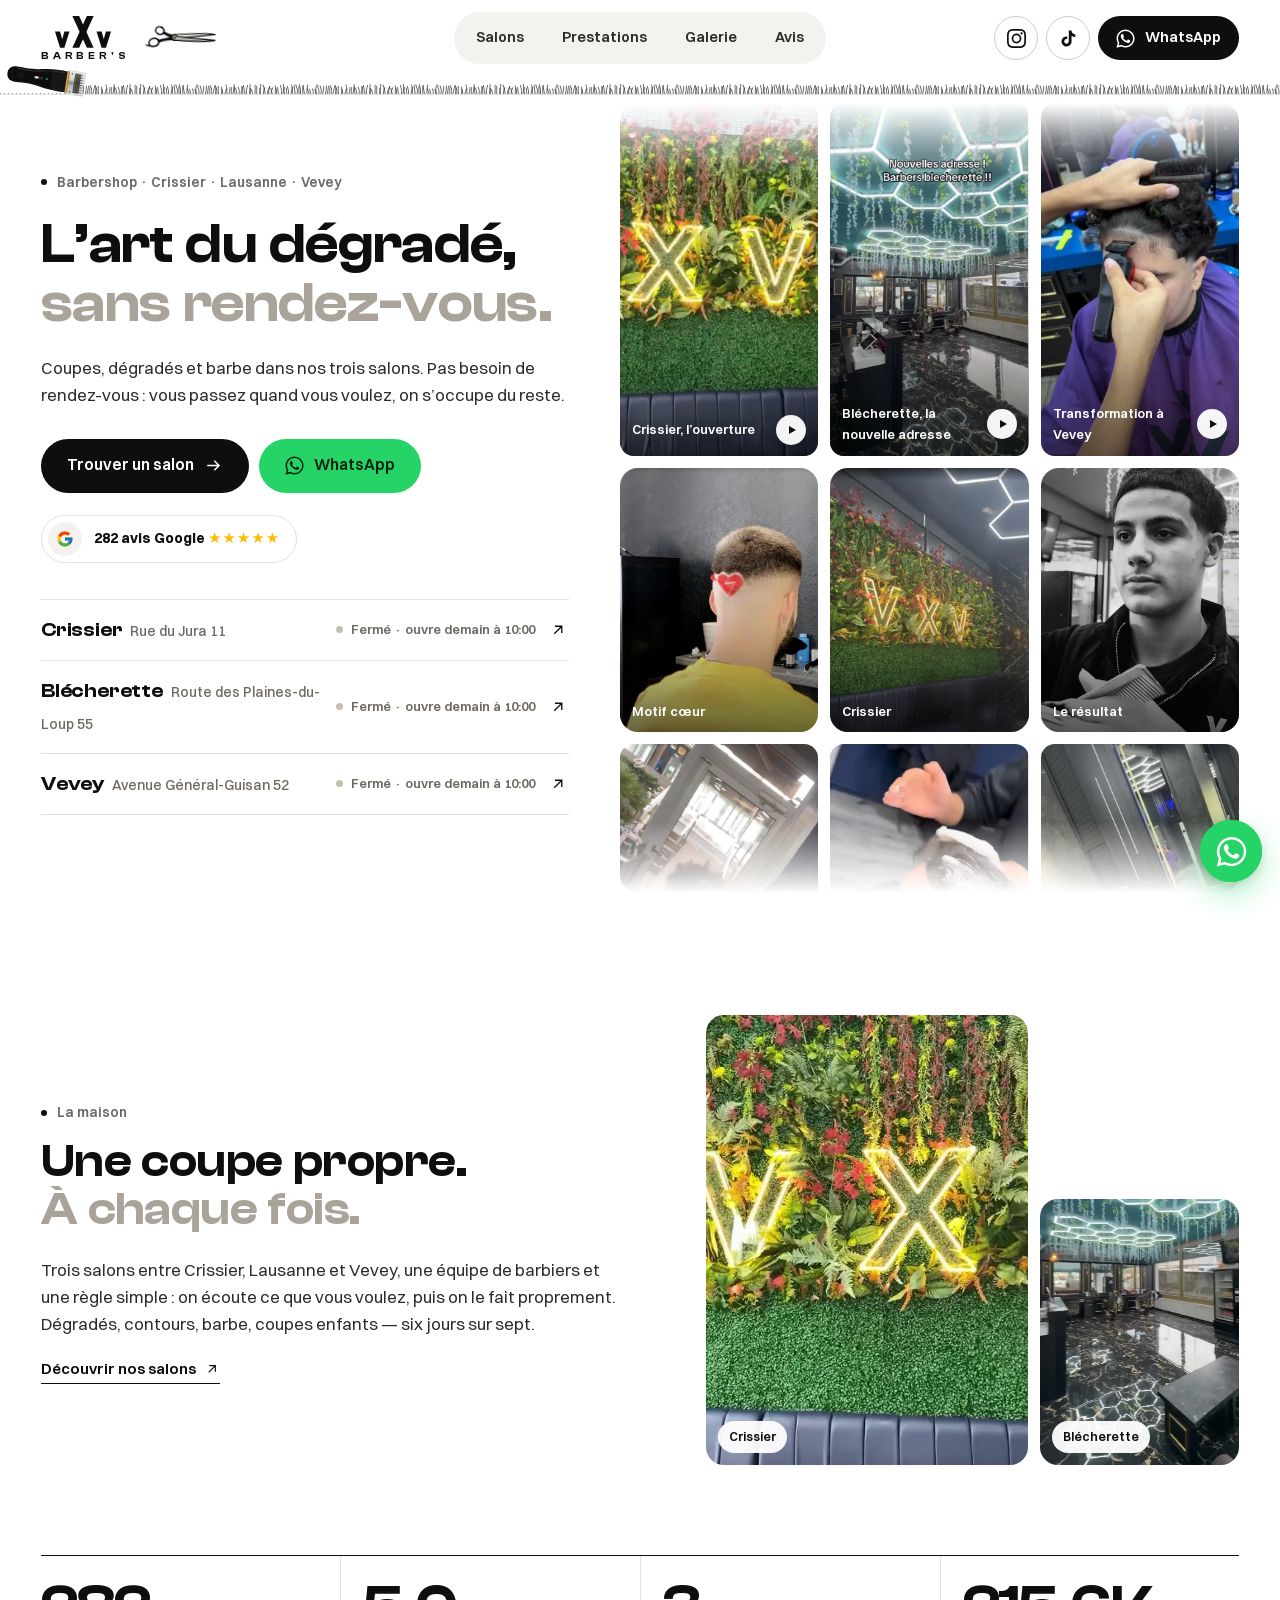
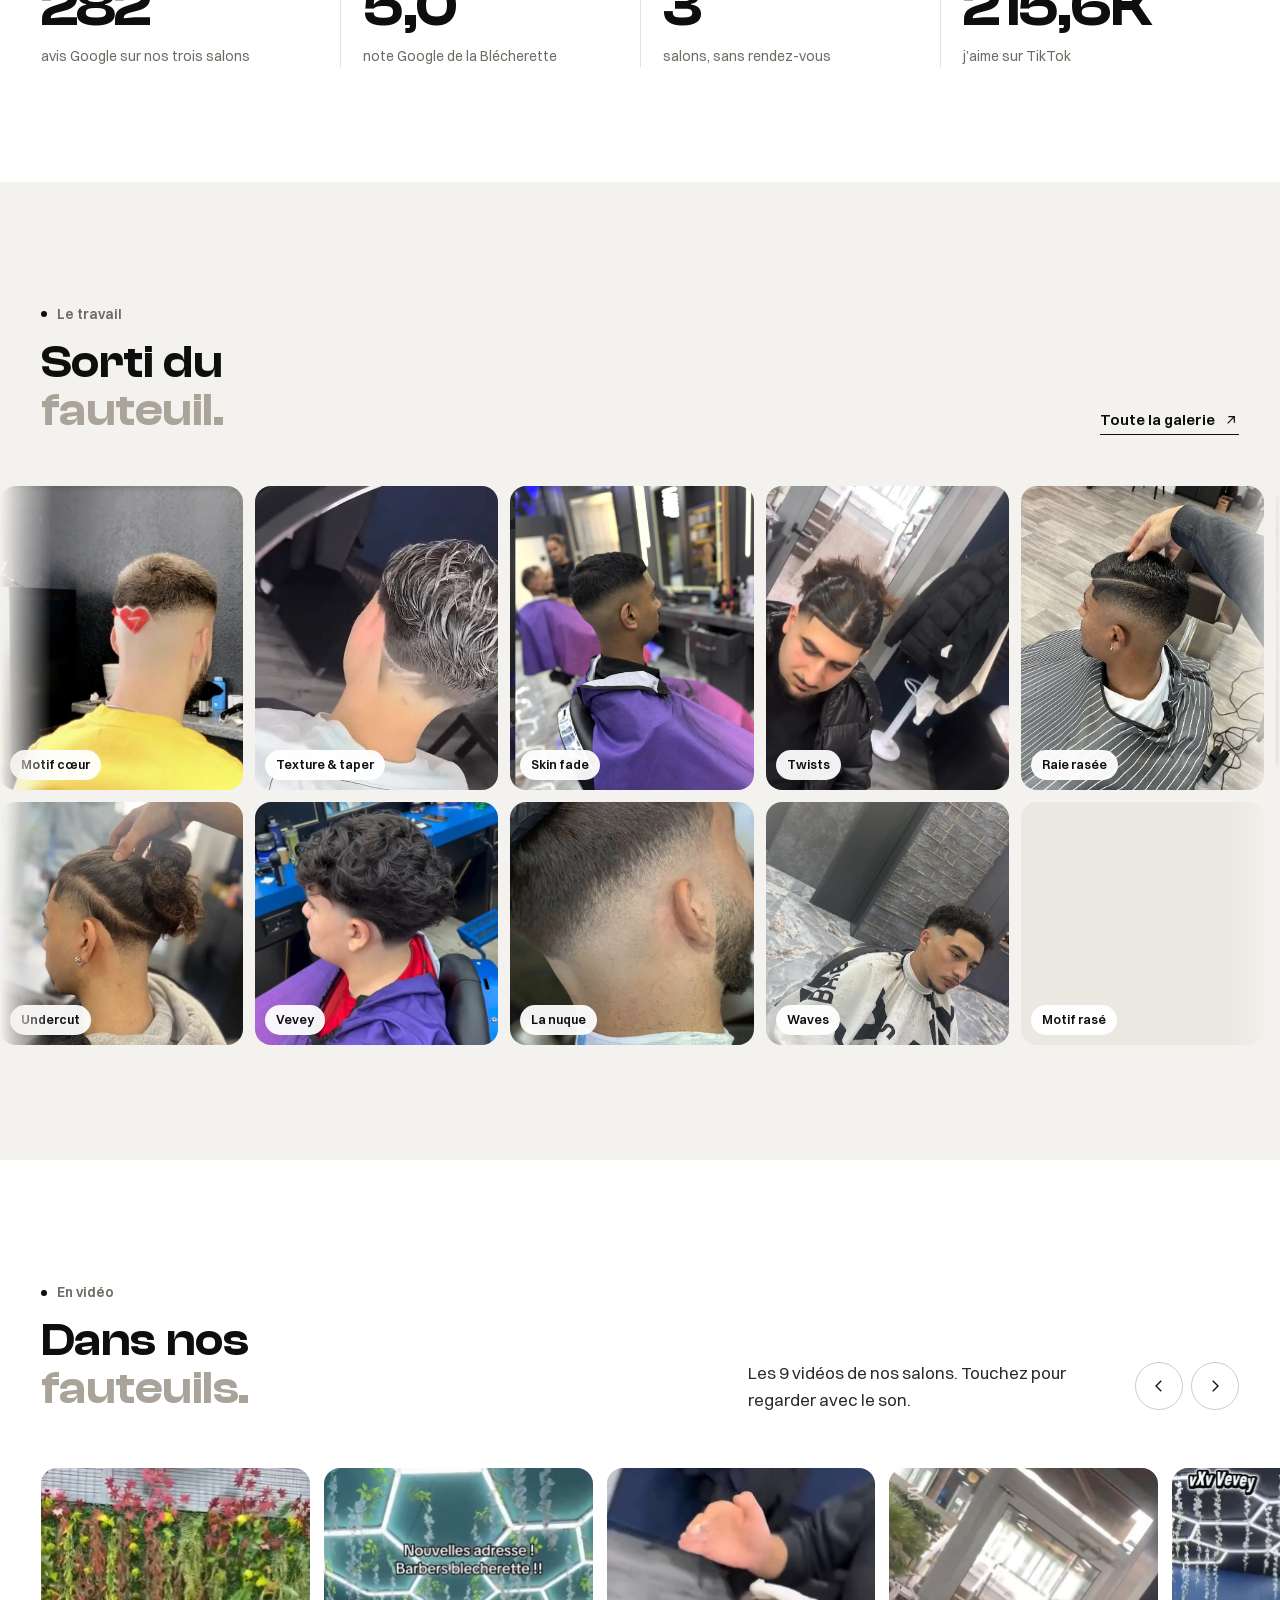
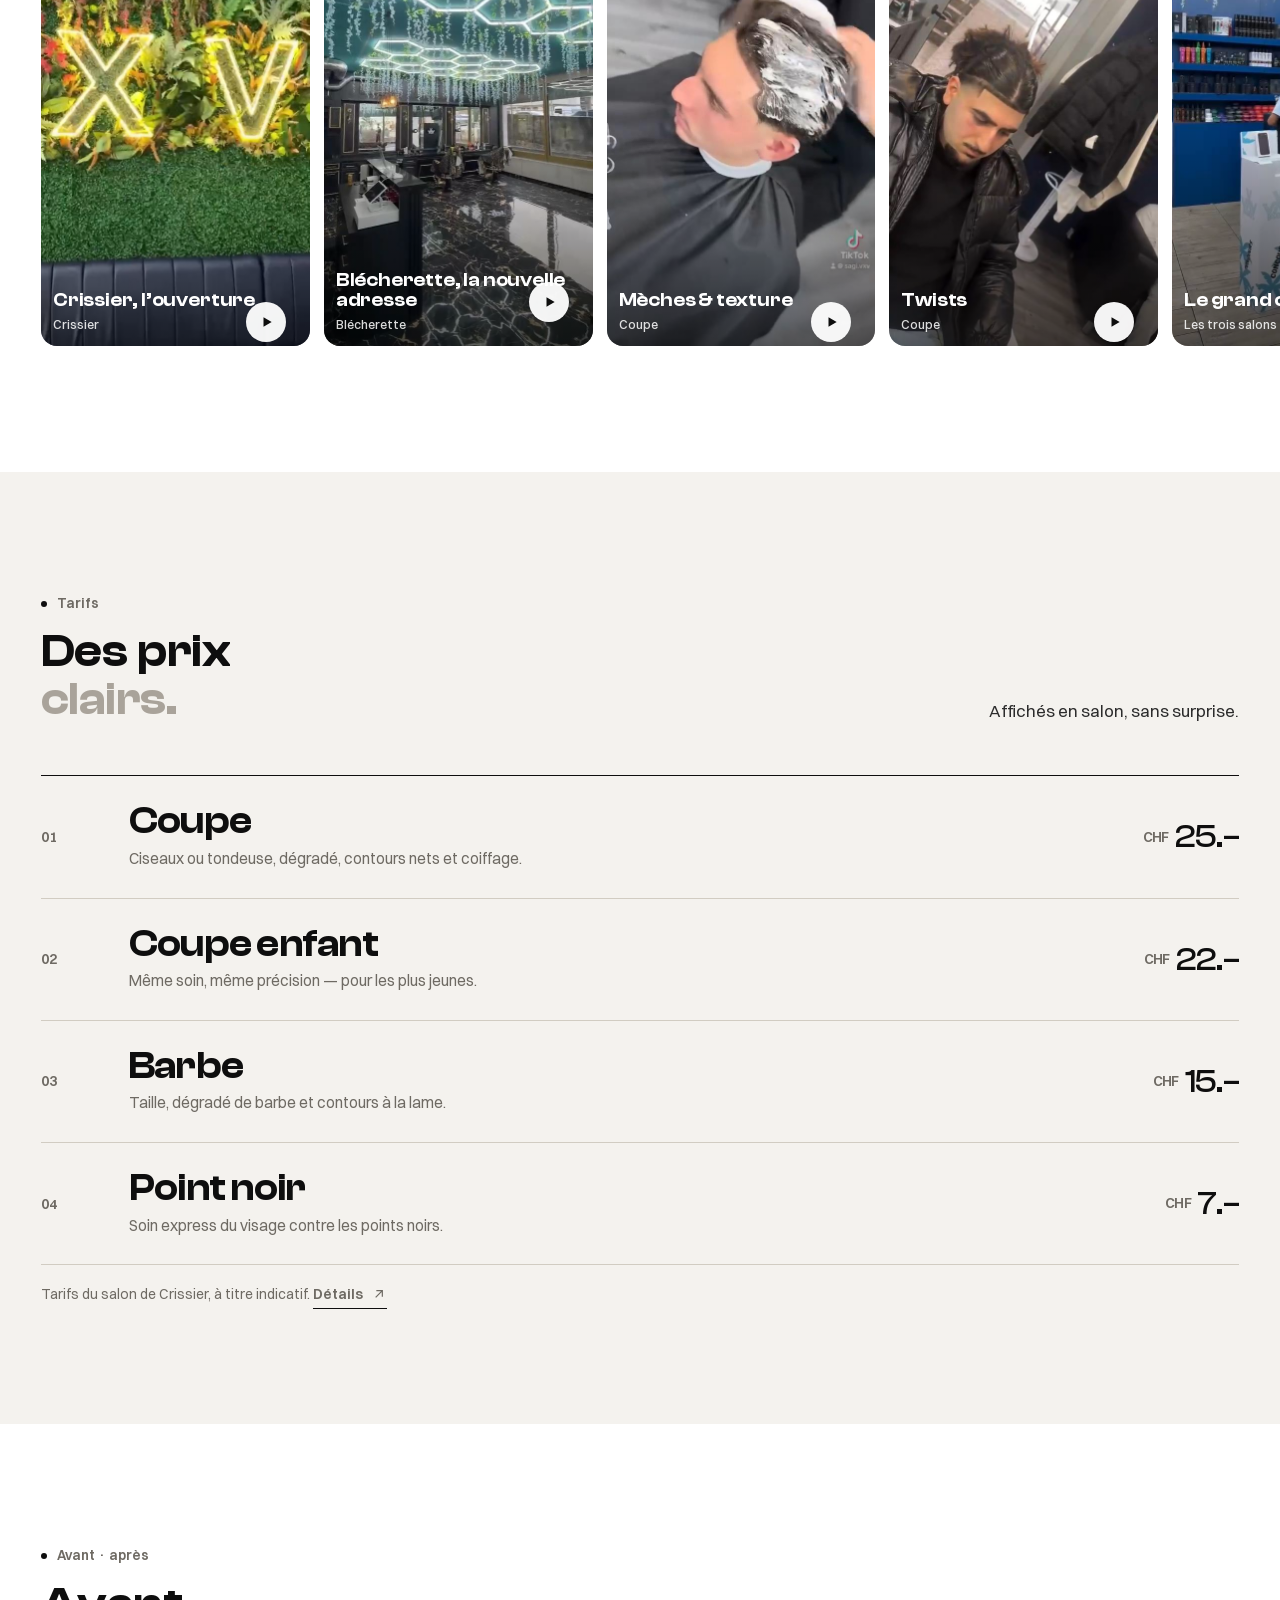
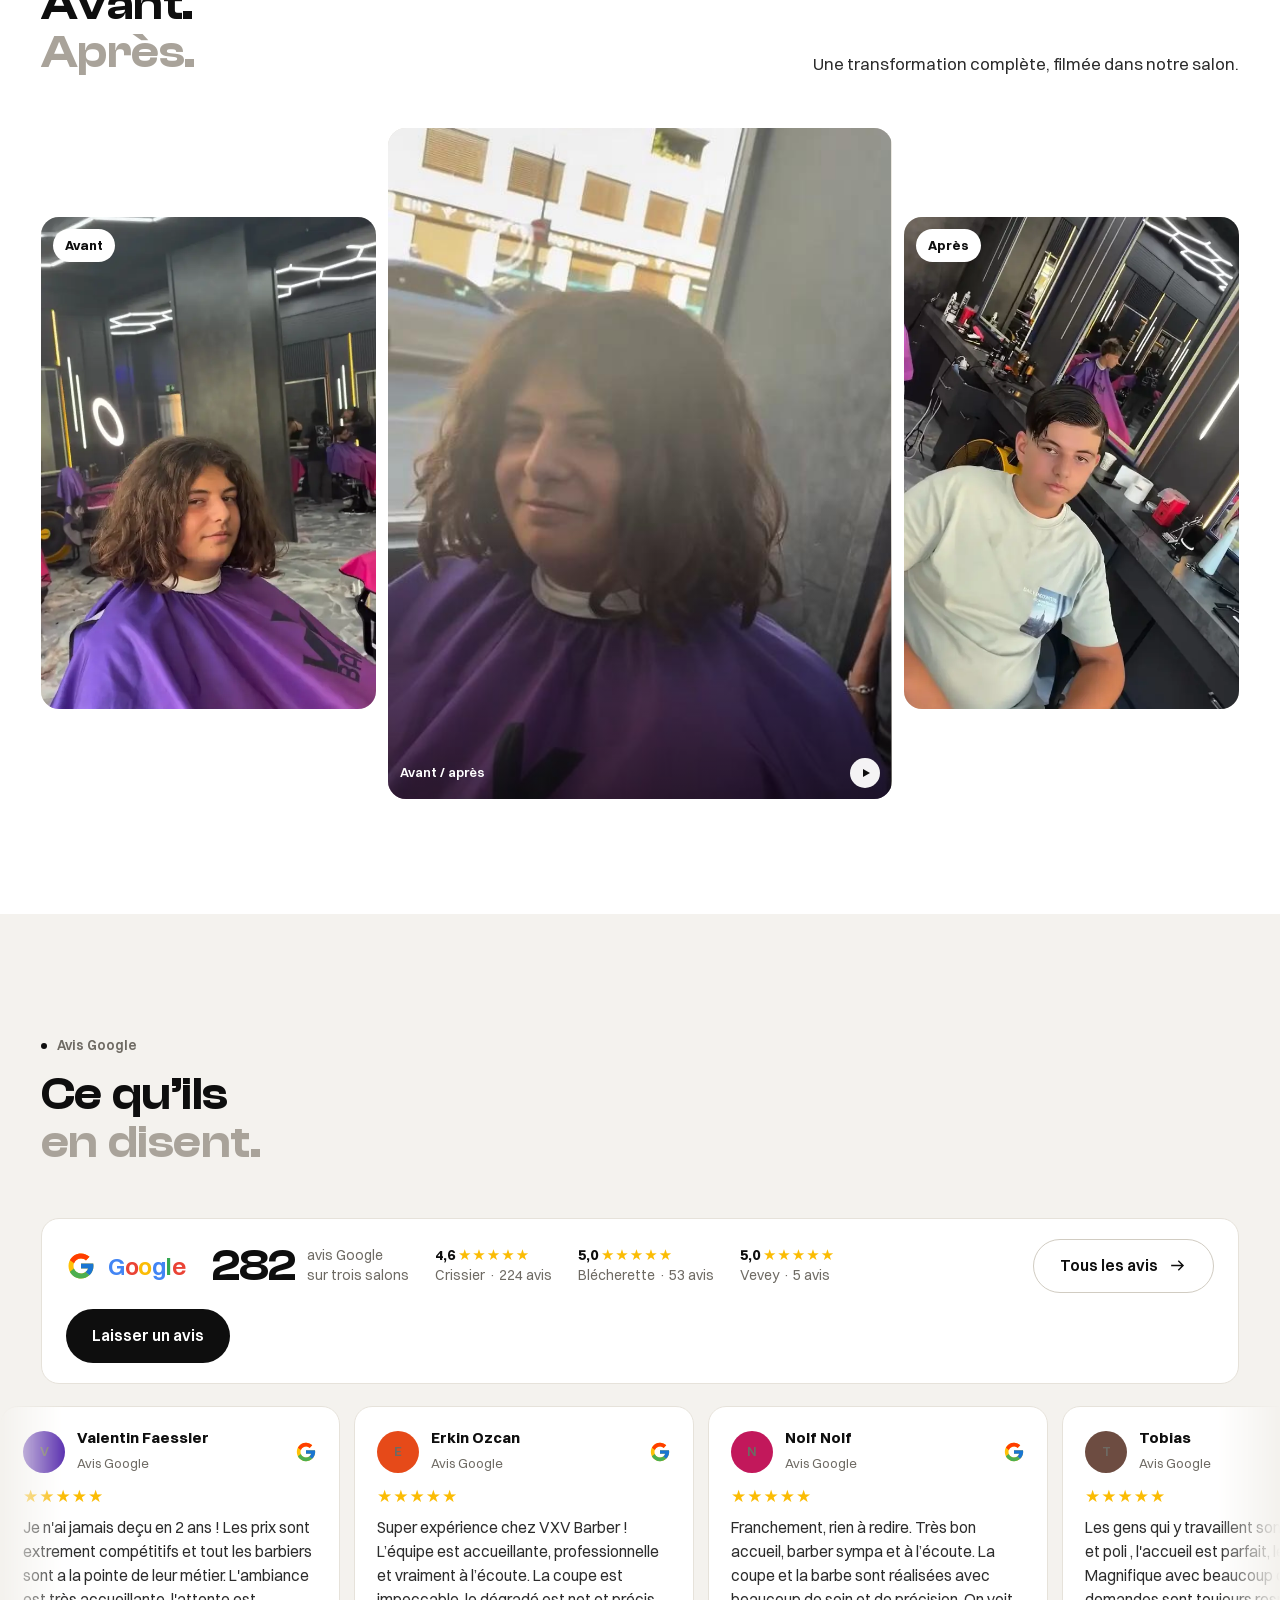
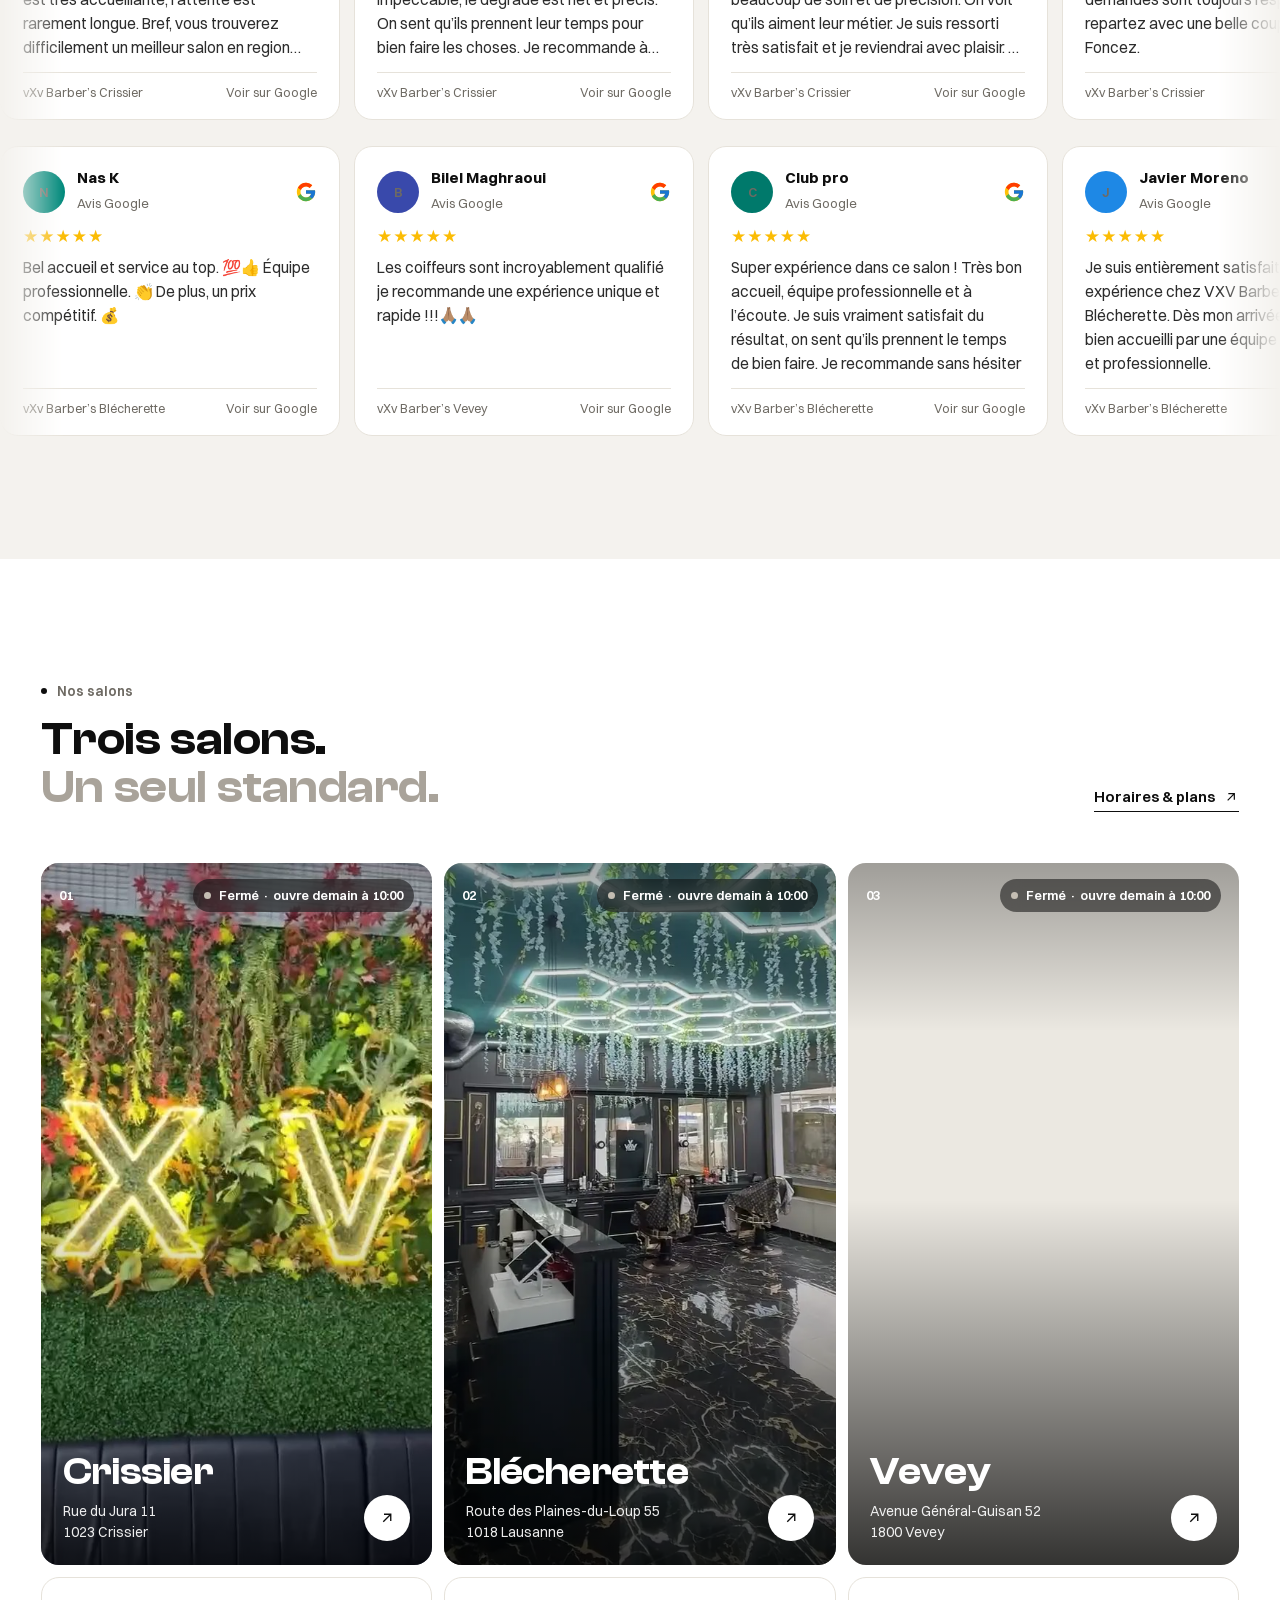
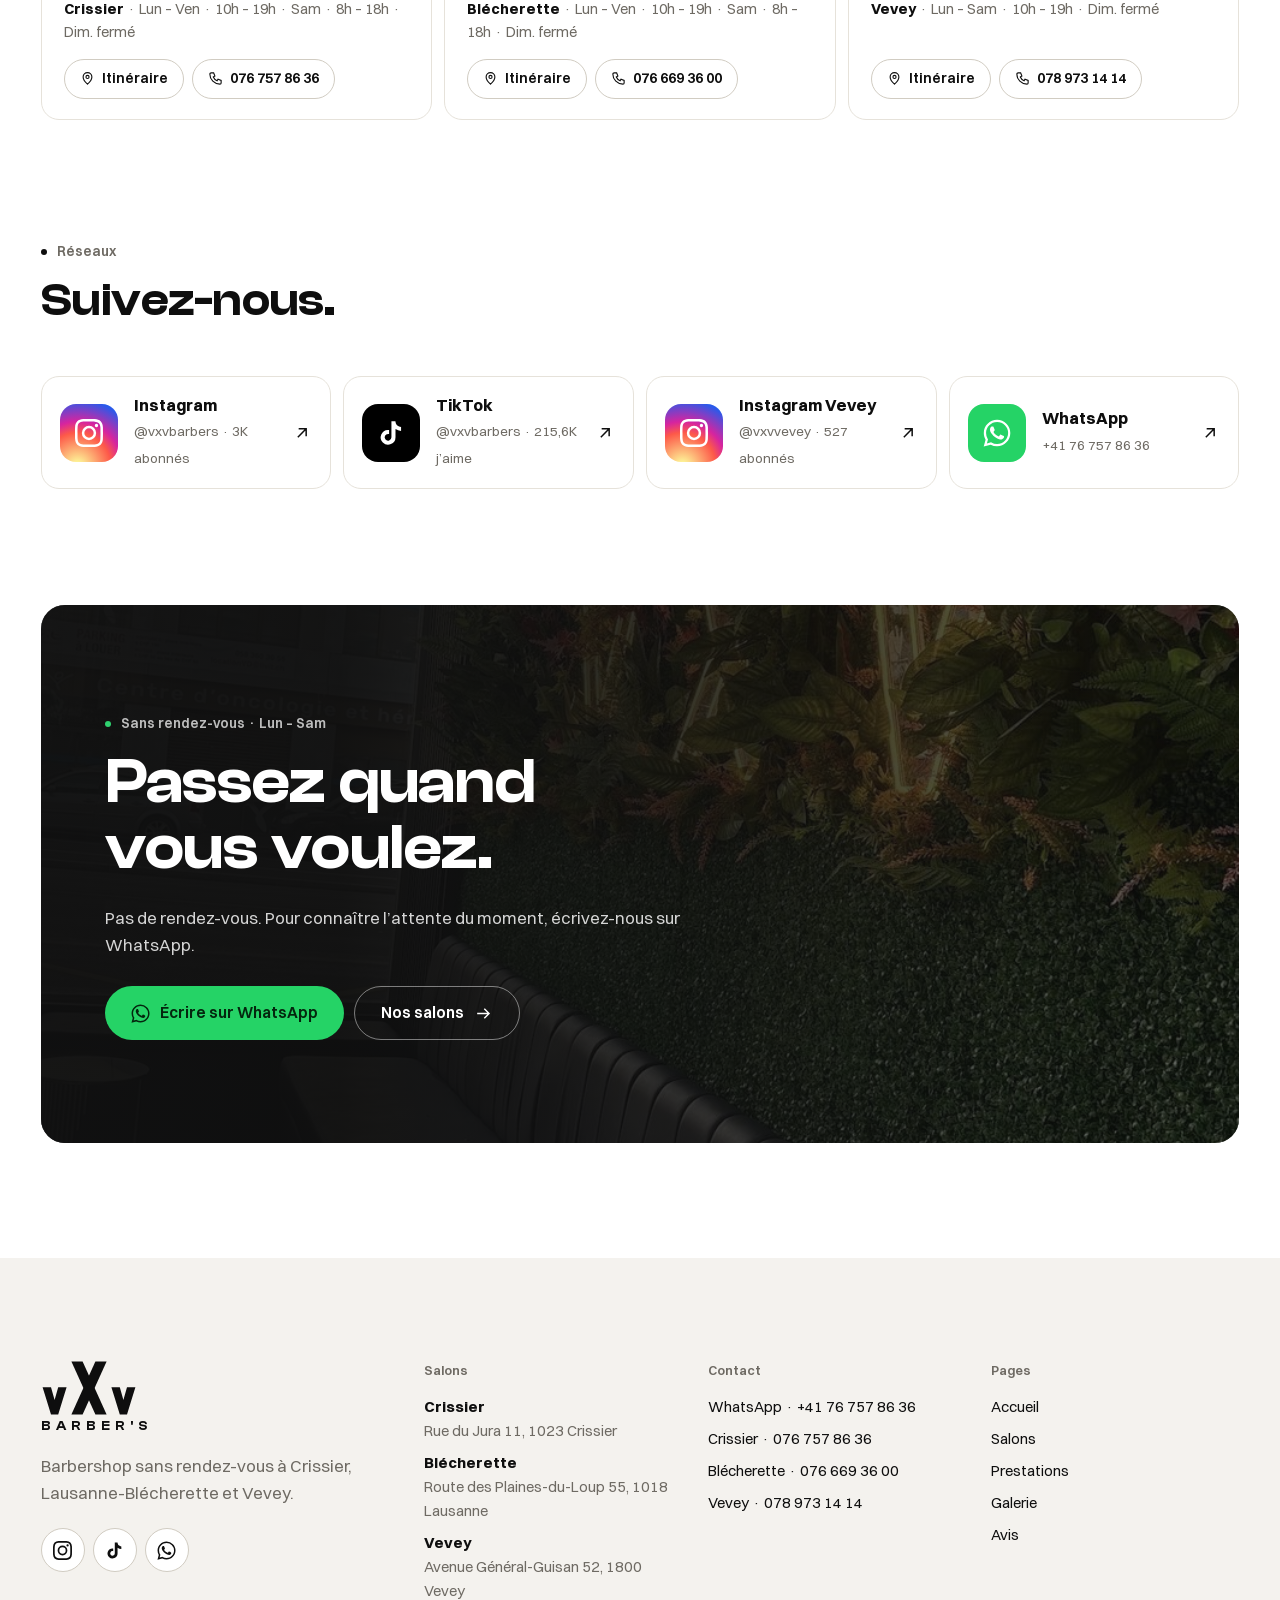
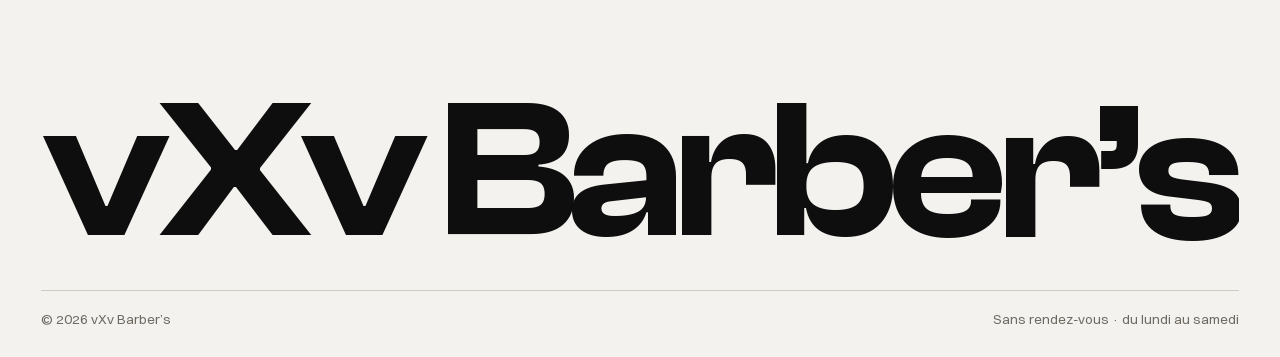
==== commit 3707b64e: "v3 WIP: video wall hero, all 9 videos, header scissors + clipper, Clash Display/Switzer, auto-scroll" ====
--- a/docs/index.html
+++ b/docs/index.html
@@ -18,54 +18,171 @@
 <link rel="icon" href="assets/img/favicon.svg" type="image/svg+xml">
 <link rel="icon" href="assets/img/favicon-32.png" sizes="32x32" type="image/png">
 <link rel="apple-touch-icon" href="assets/img/apple-touch-icon.png">
-<link rel="preconnect" href="https://fonts.googleapis.com">
-<link rel="preconnect" href="https://fonts.gstatic.com" crossorigin>
-<link rel="stylesheet" href="https://fonts.googleapis.com/css2?family=Big+Shoulders+Display:wght@700;800;900&family=Instrument+Sans:wght@400;500;600;700&display=swap">
-<link rel="stylesheet" href="assets/css/site.css?v=10">
+<link rel="preload" href="assets/fonts/clash-display-600.woff2" as="font" type="font/woff2" crossorigin>
+<link rel="preload" href="assets/fonts/switzer-400.woff2" as="font" type="font/woff2" crossorigin>
+<link rel="stylesheet" href="assets/css/fonts.css?v=20">
+<link rel="stylesheet" href="assets/css/site.css?v=20">
 <script>document.documentElement.classList.add("js");(function(p){if(p.slice(-5)===".html"){history.replaceState(null,"",p.slice(-11)==="/index.html"?p.slice(0,-10):p.slice(0,-5)+location.search+location.hash)}})(location.pathname)</script>
 <script type="application/ld+json">{"@context": "https://schema.org", "@graph": [{"@type": "Organization", "@id": "https://welcometothenextlevel.github.io/vxvbarbers/#org", "name": "vXv Barber's", "url": "https://welcometothenextlevel.github.io/vxvbarbers/", "logo": "https://welcometothenextlevel.github.io/vxvbarbers/assets/img/apple-touch-icon.png", "sameAs": ["https://www.instagram.com/vxvbarbers/", "https://www.instagram.com/vxvvevey/", "https://www.tiktok.com/@vxvbarbers"]}, {"@type": "BarberShop", "name": "vXv Barber's Crissier", "url": "https://welcometothenextlevel.github.io/vxvbarbers/salons#crissier", "image": "https://welcometothenextlevel.github.io/vxvbarbers/assets/img/crissier-salle.jpg", "telephone": "+41767578636", "priceRange": "CHF 7–25", "address": {"@type": "PostalAddress", "streetAddress": "Rue du Jura 11", "postalCode": "1023", "addressLocality": "Crissier", "addressRegion": "VD", "addressCountry": "CH"}, "geo": {"@type": "GeoCoordinates", "latitude": 46.5394724, "longitude": 6.5784301}, "hasMap": "https://maps.google.com/?cid=6474767600733237800", "openingHoursSpecification": [{"@type": "OpeningHoursSpecification", "dayOfWeek": "Monday", "opens": "10:00", "closes": "19:00"}, {"@type": "OpeningHoursSpecification", "dayOfWeek": "Tuesday", "opens": "10:00", "closes": "19:00"}, {"@type": "OpeningHoursSpecification", "dayOfWeek": "Wednesday", "opens": "10:00", "closes": "19:00"}, {"@type": "OpeningHoursSpecification", "dayOfWeek": "Thursday", "opens": "10:00", "closes": "19:00"}, {"@type": "OpeningHoursSpecification", "dayOfWeek": "Friday", "opens": "10:00", "closes": "19:00"}, {"@type": "OpeningHoursSpecification", "dayOfWeek": "Saturday", "opens": "08:00", "closes": "18:00"}], "parentOrganization": {"@id": "https://welcometothenextlevel.github.io/vxvbarbers/#org"}}, {"@type": "BarberShop", "name": "vXv Barber's Blécherette", "url": "https://welcometothenextlevel.github.io/vxvbarbers/salons#blecherette", "image": "https://welcometothenextlevel.github.io/vxvbarbers/assets/img/blecherette.jpg", "telephone": "+41766693600", "priceRange": "CHF 7–25", "address": {"@type": "PostalAddress", "streetAddress": "Route des Plaines-du-Loup 55", "postalCode": "1018", "addressLocality": "Lausanne", "addressRegion": "VD", "addressCountry": "CH"}, "geo": {"@type": "GeoCoordinates", "latitude": 46.5408039, "longitude": 6.620091}, "hasMap": "https://maps.google.com/?cid=17038360083882138446", "openingHoursSpecification": [{"@type": "OpeningHoursSpecification", "dayOfWeek": "Monday", "opens": "10:00", "closes": "19:00"}, {"@type": "OpeningHoursSpecification", "dayOfWeek": "Tuesday", "opens": "10:00", "closes": "19:00"}, {"@type": "OpeningHoursSpecification", "dayOfWeek": "Wednesday", "opens": "10:00", "closes": "19:00"}, {"@type": "OpeningHoursSpecification", "dayOfWeek": "Thursday", "opens": "10:00", "closes": "19:00"}, {"@type": "OpeningHoursSpecification", "dayOfWeek": "Friday", "opens": "10:00", "closes": "19:00"}, {"@type": "OpeningHoursSpecification", "dayOfWeek": "Saturday", "opens": "08:00", "closes": "18:00"}], "parentOrganization": {"@id": "https://welcometothenextlevel.github.io/vxvbarbers/#org"}}, {"@type": "BarberShop", "name": "vXv Barber's Vevey", "url": "https://welcometothenextlevel.github.io/vxvbarbers/salons#vevey", "image": "https://welcometothenextlevel.github.io/vxvbarbers/assets/img/vevey-fauteuil.jpg", "telephone": "+41789731414", "priceRange": "CHF 7–25", "address": {"@type": "PostalAddress", "streetAddress": "Avenue Général-Guisan 52", "postalCode": "1800", "addressLocality": "Vevey", "addressRegion": "VD", "addressCountry": "CH"}, "geo": {"@type": "GeoCoordinates", "latitude": 46.4663417, "longitude": 6.8373042}, "hasMap": "https://maps.google.com/?cid=16263568392523329251", "openingHoursSpecification": [{"@type": "OpeningHoursSpecification", "dayOfWeek": "Monday", "opens": "10:00", "closes": "19:00"}, {"@type": "OpeningHoursSpecification", "dayOfWeek": "Tuesday", "opens": "10:00", "closes": "19:00"}, {"@type": "OpeningHoursSpecification", "dayOfWeek": "Wednesday", "opens": "10:00", "closes": "19:00"}, {"@type": "OpeningHoursSpecification", "dayOfWeek": "Thursday", "opens": "10:00", "closes": "19:00"}, {"@type": "OpeningHoursSpecification", "dayOfWeek": "Friday", "opens": "10:00", "closes": "19:00"}, {"@type": "OpeningHoursSpecification", "dayOfWeek": "Saturday", "opens": "10:00", "closes": "19:00"}], "parentOrganization": {"@id": "https://welcometothenextlevel.github.io/vxvbarbers/#org"}}]}</script>
-<link rel="preload" as="video" href="assets/video/hero.mp4" type="video/mp4">
 </head>
 <body>
-<div class="loader" aria-hidden="true"><svg viewBox="0 0 120 70"><polygon points="2,34 12.5,34 17,50 21.5,34 32,34 21.5,68 12.5,68"/><polygon points="38,2 52,2 82,68 68,68"/><polygon points="68,2 82,2 52,68 38,68"/><polygon points="88,34 98.5,34 103,50 107.5,34 118,34 107.5,68 98.5,68"/></svg><span class="loader-city">Crissier · Blécherette · Vevey</span><span class="loader-count">0</span></div>
 <a class="skip" href="#main">Aller au contenu</a>
 <header class="hdr"><div class="wrap hdr-in">
-<a class="logo" href="./" aria-label="vXv Barber's — accueil"><svg viewBox="0 0 120 70" aria-hidden="true"><polygon points="2,34 12.5,34 17,50 21.5,34 32,34 21.5,68 12.5,68"/><polygon points="38,2 52,2 82,68 68,68"/><polygon points="68,2 82,2 52,68 38,68"/><polygon points="88,34 98.5,34 103,50 107.5,34 118,34 107.5,68 98.5,68"/></svg><span>BARBER'S</span></a>
+<div class="hdr-l"><a class="logo" href="./" aria-label="vXv Barber's — accueil"><svg viewBox="0 0 120 70" aria-hidden="true"><polygon points="2,34 12.5,34 17,50 21.5,34 32,34 21.5,68 12.5,68"/><polygon points="38,2 52,2 82,68 68,68"/><polygon points="68,2 82,2 52,68 38,68"/><polygon points="88,34 98.5,34 103,50 107.5,34 118,34 107.5,68 98.5,68"/></svg><span>BARBER'S</span></a><span class="scis"><svg aria-hidden="true" focusable="false" xmlns="http://www.w3.org/2000/svg" viewBox="0 0 160 80" data-pivot="66 40">
+  <defs>
+    <linearGradient id="scA-steel" x1="0" y1="0" x2="0" y2="1">
+      <stop offset="0" stop-color="#f4f2ee"/>
+      <stop offset="0.4" stop-color="#e9e7e2"/>
+      <stop offset="0.6" stop-color="#cfcac0"/>
+      <stop offset="1" stop-color="#bdb8ae"/>
+    </linearGradient>
+  </defs>
+
+  <!-- half A: finger ring (lower, long straight handle, finger-rest tang); blade opens upward under rotate(-theta) -->
+  <g id="sc-a" style="transform-box:view-box;transform-origin:66px 40px">
+    <path fill="#0d0d0d" d="M29.92 42.36C40 40.86 51 39.6 60.83 37.37L66 45.8C55 45.8 41 45.3 31.16 48.73Z"/>
+    <path fill="#0d0d0d" d="M20.05 56.17L15.11 56.72C11.4 55.22 6.4 55.3 2.5 51.9A1.4 1.4 0 0 1 4.45 50.55C6.5 52.3 9.3 52.7 10.6 51.32L12.42 53.56Z"/>
+    <path fill="#0d0d0d" fill-rule="evenodd" d="M8.83 49.77A12.4 10.3 -11 1 1 33.17 45.03A12.4 10.3 -11 1 1 8.83 49.77ZM11.77 49.19A9 7 -11 1 0 29.44 45.76A9 7 -11 1 0 11.77 49.19Z"/>
+    <path fill="url(#scA-steel)" stroke="#0d0d0d" stroke-width="2.5" stroke-linejoin="round" d="M66 34.2C104 33.9 138 34.9 154 40L71.32 42.3A5.8 5.8 0 1 1 66 34.2Z"/>
+    <path fill="none" stroke="#0d0d0d" stroke-opacity="0.22" stroke-width="0.6" stroke-linecap="round" d="M78.94 39.99L122.94 38.76"/>
+  </g>
+
+  <!-- half B: thumb ring (upper, short offset handle); blade opens downward under rotate(+theta) -->
+  <g id="sc-b" style="transform-box:view-box;transform-origin:66px 40px">
+    <path fill="#0d0d0d" d="M42.33 27.7C48 31.6 58 34.2 66 34.2L60.98 42.9C54 40.6 46.5 36.2 40.1 33.22Z"/>
+    <path fill="#0d0d0d" fill-rule="evenodd" d="M23.39 23.25A10.8 9.5 22 1 1 43.41 31.35A10.8 9.5 22 1 1 23.39 23.25ZM25.98 24.3A7.7 6.4 22 1 0 40.26 30.07A7.7 6.4 22 1 0 25.98 24.3Z"/>
+    <path fill="url(#scA-steel)" stroke="#0d0d0d" stroke-width="2.5" stroke-linejoin="round" d="M66 45.8C104 46.1 138 45.1 154 40L71.32 37.7A5.8 5.8 0 1 0 66 45.8Z"/>
+    <path fill="none" stroke="#0d0d0d" stroke-opacity="0.22" stroke-width="0.6" stroke-linecap="round" d="M78.94 40.01L122.94 41.24"/>
+  </g>
+
+  <!-- pivot screw (stays unrotated on top) -->
+  <g id="sc-pivot">
+    <circle cx="66" cy="40" r="3.5" fill="#0d0d0d"/>
+    <circle cx="66" cy="40" r="2.15" fill="#b88a3e"/>
+    <path d="M64.65 41.35L67.35 38.65" stroke="#0d0d0d" stroke-width="0.7" stroke-linecap="round"/>
+  </g>
+</svg>
+</span></div>
 <nav class="nav" aria-label="Navigation principale"><a href="salons">Salons</a><a href="prestations">Prestations</a><a href="galerie">Galerie</a><a href="avis">Avis</a></nav>
-<div class="hdr-r"><div class="socials"><a class="soc ig" href="https://www.instagram.com/vxvbarbers/" target="_blank" rel="noopener" aria-label="Instagram @vxvbarbers"><svg viewBox="0 0 24 24" aria-hidden="true"><path d="M12 2.2c3.2 0 3.58 0 4.85.07 3.25.15 4.77 1.69 4.92 4.92.06 1.27.07 1.65.07 4.85s-.01 3.58-.07 4.85c-.15 3.23-1.66 4.77-4.92 4.92-1.27.06-1.65.07-4.85.07s-3.58-.01-4.85-.07c-3.26-.15-4.77-1.7-4.92-4.92C2.17 15.58 2.16 15.2 2.16 12s.01-3.58.07-4.85C2.38 3.92 3.9 2.38 7.15 2.23 8.42 2.17 8.8 2.16 12 2.16zM12 0C8.74 0 8.33.01 7.05.07 2.7.27.27 2.69.07 7.05.01 8.33 0 8.74 0 12s.01 3.67.07 4.95c.2 4.36 2.62 6.78 6.98 6.98C8.33 23.99 8.74 24 12 24s3.67-.01 4.95-.07c4.35-.2 6.78-2.62 6.98-6.98.06-1.28.07-1.69.07-4.95s-.01-3.67-.07-4.95c-.2-4.35-2.62-6.78-6.98-6.98C15.67.01 15.26 0 12 0zm0 5.84a6.16 6.16 0 1 0 0 12.32 6.16 6.16 0 0 0 0-12.32zM12 16a4 4 0 1 1 0-8 4 4 0 0 1 0 8zm6.4-11.85a1.44 1.44 0 1 0 0 2.88 1.44 1.44 0 0 0 0-2.88z"/></svg></a><a class="soc tt" href="https://www.tiktok.com/@vxvbarbers" target="_blank" rel="noopener" aria-label="TikTok @vxvbarbers"><svg viewBox="0 0 24 24" aria-hidden="true"><path d="M19.59 6.69a4.83 4.83 0 0 1-3.77-4.25V2h-3.45v13.67a2.89 2.89 0 0 1-5.2 1.74 2.89 2.89 0 0 1 2.31-4.64c.3 0 .59.04.88.13V9.4a6.84 6.84 0 0 0-1-.05A6.33 6.33 0 0 0 5 20.1a6.34 6.34 0 0 0 10.86-4.43v-7a8.16 8.16 0 0 0 4.77 1.52v-3.4a4.85 4.85 0 0 1-1-.1z"/></svg></a><a class="soc wa" href="https://wa.me/41767578636" target="_blank" rel="noopener" aria-label="WhatsApp"><svg viewBox="0 0 24 24" aria-hidden="true"><path d="M17.47 14.38c-.3-.15-1.76-.87-2.03-.97-.27-.1-.47-.15-.67.15-.2.3-.77.97-.94 1.17-.17.2-.35.22-.64.07-.3-.15-1.26-.46-2.4-1.48-.89-.79-1.49-1.77-1.66-2.07-.17-.3-.02-.46.13-.6.13-.13.3-.35.45-.52.15-.17.2-.3.3-.5.1-.2.05-.37-.03-.52-.07-.15-.67-1.62-.92-2.22-.24-.58-.49-.5-.67-.51h-.57c-.2 0-.52.07-.8.37-.27.3-1.04 1.02-1.04 2.48s1.07 2.88 1.21 3.08c.15.2 2.1 3.2 5.08 4.49.71.31 1.26.49 1.69.63.71.22 1.36.19 1.87.12.57-.09 1.76-.72 2.01-1.41.25-.7.25-1.29.17-1.41-.07-.13-.27-.2-.57-.35zM12.05 21.5h-.01a9.4 9.4 0 0 1-4.8-1.31l-.34-.2-3.56.93.95-3.47-.22-.36a9.42 9.42 0 0 1-1.44-5.02c0-5.2 4.24-9.44 9.45-9.44a9.38 9.38 0 0 1 6.68 2.77 9.38 9.38 0 0 1 2.76 6.68c0 5.21-4.24 9.44-9.44 9.44zm8.04-17.48A11.3 11.3 0 0 0 12.05.7C5.79.7.69 5.8.69 12.07c0 2 .52 3.96 1.52 5.68L.6 23.6l6-1.57a11.33 11.33 0 0 0 5.44 1.38h.01c6.26 0 11.36-5.1 11.36-11.36 0-3.04-1.18-5.89-3.32-8.03z"/></svg></a></div><a class="btn btn-ink" href="https://wa.me/41767578636" target="_blank" rel="noopener" aria-label="WhatsApp"><svg viewBox="0 0 24 24" aria-hidden="true"><path d="M17.47 14.38c-.3-.15-1.76-.87-2.03-.97-.27-.1-.47-.15-.67.15-.2.3-.77.97-.94 1.17-.17.2-.35.22-.64.07-.3-.15-1.26-.46-2.4-1.48-.89-.79-1.49-1.77-1.66-2.07-.17-.3-.02-.46.13-.6.13-.13.3-.35.45-.52.15-.17.2-.3.3-.5.1-.2.05-.37-.03-.52-.07-.15-.67-1.62-.92-2.22-.24-.58-.49-.5-.67-.51h-.57c-.2 0-.52.07-.8.37-.27.3-1.04 1.02-1.04 2.48s1.07 2.88 1.21 3.08c.15.2 2.1 3.2 5.08 4.49.71.31 1.26.49 1.69.63.71.22 1.36.19 1.87.12.57-.09 1.76-.72 2.01-1.41.25-.7.25-1.29.17-1.41-.07-.13-.27-.2-.57-.35zM12.05 21.5h-.01a9.4 9.4 0 0 1-4.8-1.31l-.34-.2-3.56.93.95-3.47-.22-.36a9.42 9.42 0 0 1-1.44-5.02c0-5.2 4.24-9.44 9.45-9.44a9.38 9.38 0 0 1 6.68 2.77 9.38 9.38 0 0 1 2.76 6.68c0 5.21-4.24 9.44-9.44 9.44zm8.04-17.48A11.3 11.3 0 0 0 12.05.7C5.79.7.69 5.8.69 12.07c0 2 .52 3.96 1.52 5.68L.6 23.6l6-1.57a11.33 11.33 0 0 0 5.44 1.38h.01c6.26 0 11.36-5.1 11.36-11.36 0-3.04-1.18-5.89-3.32-8.03z"/></svg><span class="lbl">WhatsApp</span></a>
+<div class="hdr-r"><div class="socials"><a class="soc ig" href="https://www.instagram.com/vxvbarbers/" target="_blank" rel="noopener" aria-label="Instagram @vxvbarbers"><svg class="fi" viewBox="0 0 24 24" aria-hidden="true"><path d="M12 2.2c3.2 0 3.58 0 4.85.07 3.25.15 4.77 1.69 4.92 4.92.06 1.27.07 1.65.07 4.85s-.01 3.58-.07 4.85c-.15 3.23-1.66 4.77-4.92 4.92-1.27.06-1.65.07-4.85.07s-3.58-.01-4.85-.07c-3.26-.15-4.77-1.7-4.92-4.92C2.17 15.58 2.16 15.2 2.16 12s.01-3.58.07-4.85C2.38 3.92 3.9 2.38 7.15 2.23 8.42 2.17 8.8 2.16 12 2.16zM12 0C8.74 0 8.33.01 7.05.07 2.7.27.27 2.69.07 7.05.01 8.33 0 8.74 0 12s.01 3.67.07 4.95c.2 4.36 2.62 6.78 6.98 6.98C8.33 23.99 8.74 24 12 24s3.67-.01 4.95-.07c4.35-.2 6.78-2.62 6.98-6.98.06-1.28.07-1.69.07-4.95s-.01-3.67-.07-4.95c-.2-4.35-2.62-6.78-6.98-6.98C15.67.01 15.26 0 12 0zm0 5.84a6.16 6.16 0 1 0 0 12.32 6.16 6.16 0 0 0 0-12.32zM12 16a4 4 0 1 1 0-8 4 4 0 0 1 0 8zm6.4-11.85a1.44 1.44 0 1 0 0 2.88 1.44 1.44 0 0 0 0-2.88z"/></svg></a><a class="soc tt" href="https://www.tiktok.com/@vxvbarbers" target="_blank" rel="noopener" aria-label="TikTok @vxvbarbers"><svg class="fi" viewBox="0 0 24 24" aria-hidden="true"><path d="M19.59 6.69a4.83 4.83 0 0 1-3.77-4.25V2h-3.45v13.67a2.89 2.89 0 0 1-5.2 1.74 2.89 2.89 0 0 1 2.31-4.64c.3 0 .59.04.88.13V9.4a6.84 6.84 0 0 0-1-.05A6.33 6.33 0 0 0 5 20.1a6.34 6.34 0 0 0 10.86-4.43v-7a8.16 8.16 0 0 0 4.77 1.52v-3.4a4.85 4.85 0 0 1-1-.1z"/></svg></a></div><a class="btn btn-ink" href="https://wa.me/41767578636?text=Bonjour%20vXv%2C%20" target="_blank" rel="noopener"><svg class="fi" viewBox="0 0 24 24" aria-hidden="true"><path d="M17.47 14.38c-.3-.15-1.76-.87-2.03-.97-.27-.1-.47-.15-.67.15-.2.3-.77.97-.94 1.17-.17.2-.35.22-.64.07-.3-.15-1.26-.46-2.4-1.48-.89-.79-1.49-1.77-1.66-2.07-.17-.3-.02-.46.13-.6.13-.13.3-.35.45-.52.15-.17.2-.3.3-.5.1-.2.05-.37-.03-.52-.07-.15-.67-1.62-.92-2.22-.24-.58-.49-.5-.67-.51h-.57c-.2 0-.52.07-.8.37-.27.3-1.04 1.02-1.04 2.48s1.07 2.88 1.21 3.08c.15.2 2.1 3.2 5.08 4.49.71.31 1.26.49 1.69.63.71.22 1.36.19 1.87.12.57-.09 1.76-.72 2.01-1.41.25-.7.25-1.29.17-1.41-.07-.13-.27-.2-.57-.35zM12.05 21.5h-.01a9.4 9.4 0 0 1-4.8-1.31l-.34-.2-3.56.93.95-3.47-.22-.36a9.42 9.42 0 0 1-1.44-5.02c0-5.2 4.24-9.44 9.45-9.44a9.38 9.38 0 0 1 6.68 2.77 9.38 9.38 0 0 1 2.76 6.68c0 5.21-4.24 9.44-9.44 9.44zm8.04-17.48A11.3 11.3 0 0 0 12.05.7C5.79.7.69 5.8.69 12.07c0 2 .52 3.96 1.52 5.68L.6 23.6l6-1.57a11.33 11.33 0 0 0 5.44 1.38h.01c6.26 0 11.36-5.1 11.36-11.36 0-3.04-1.18-5.89-3.32-8.03z"/></svg><span>WhatsApp</span></a>
 <button class="burger" type="button" aria-label="Ouvrir le menu" aria-expanded="false" aria-controls="mnav"><i></i><i></i></button></div>
-</div></header>
+</div>
+<div class="shave" aria-hidden="true"><div class="hair"></div><div class="stubble"></div><div class="clipper"><svg aria-hidden="true" focusable="false" xmlns="http://www.w3.org/2000/svg" viewBox="0 0 200 80" data-edge="186.48 74.63">
+  <defs>
+    <linearGradient id="clb-metal" gradientUnits="userSpaceOnUse" x1="0" y1="13.4" x2="0" y2="67">
+      <stop offset="0" stop-color="#f3f3f0"/>
+      <stop offset="0.38" stop-color="#cdcdc8"/>
+      <stop offset="0.5" stop-color="#8c8c87"/>
+      <stop offset="0.62" stop-color="#b4b4af"/>
+      <stop offset="1" stop-color="#e2e2de"/>
+    </linearGradient>
+    <linearGradient id="clb-cutter" gradientUnits="userSpaceOnUse" x1="0" y1="17.4" x2="0" y2="62.6">
+      <stop offset="0" stop-color="#5c5c57"/>
+      <stop offset="0.45" stop-color="#3f3f3b"/>
+      <stop offset="1" stop-color="#52524d"/>
+    </linearGradient>
+  </defs>
+  <g transform="translate(6.5 -5) rotate(9 100 40)">
+    <g id="cl-blade">
+      <!-- stationary comb blade: plate + 10 teeth -->
+      <path fill="url(#clb-metal)" stroke="#77776f" stroke-width="0.45" stroke-linejoin="round" d="
+        M146 16.4 Q146 13.4 149 13.4 H176 L185 13.75 A1.25 1.25 0 0 1 185 16.25 L176 16.6
+        V19 L185 19.35 A1.25 1.25 0 0 1 185 21.85 L176 22.2
+        V24.6 L185 24.95 A1.25 1.25 0 0 1 185 27.45 L176 27.8
+        V30.2 L185 30.55 A1.25 1.25 0 0 1 185 33.05 L176 33.4
+        V35.8 L185 36.15 A1.25 1.25 0 0 1 185 38.65 L176 39
+        V41.4 L185 41.75 A1.25 1.25 0 0 1 185 44.25 L176 44.6
+        V47 L185 47.35 A1.25 1.25 0 0 1 185 49.85 L176 50.2
+        V52.6 L185 52.95 A1.25 1.25 0 0 1 185 55.45 L176 55.8
+        V58.2 L185 58.55 A1.25 1.25 0 0 1 185 61.05 L176 61.4
+        V63.8 L185 64.15 A1.25 1.25 0 0 1 185 66.65 L176 67
+        H149 Q146 67 146 64 Z"/>
+      <!-- moving cutter blade (gunmetal), teeth riding on the comb teeth -->
+      <path fill="url(#clb-cutter)" d="
+        M162 18.6 Q162 17.4 163.2 17.4 H175.7
+        V19.7 L180.4 20.0 Q181.3 20.6 180.4 21.2 L175.7 21.5
+        V25.3 L180.4 25.6 Q181.3 26.2 180.4 26.8 L175.7 27.1
+        V30.9 L180.4 31.2 Q181.3 31.8 180.4 32.4 L175.7 32.7
+        V36.5 L180.4 36.8 Q181.3 37.4 180.4 38.0 L175.7 38.3
+        V42.1 L180.4 42.4 Q181.3 43.0 180.4 43.6 L175.7 43.9
+        V47.7 L180.4 48.0 Q181.3 48.6 180.4 49.2 L175.7 49.5
+        V53.3 L180.4 53.6 Q181.3 54.2 180.4 54.8 L175.7 55.1
+        V58.9 L180.4 59.2 Q181.3 59.8 180.4 60.4 L175.7 60.7
+        V62.6 H163.2 Q162 62.6 162 61.4 Z"/>
+      <path fill="none" stroke="#ffffff" stroke-opacity="0.35" stroke-width="0.8" stroke-linecap="round" d="M163.4 18.5 H174.6 M164.6 21 V59"/>
+      <!-- blade screws -->
+      <circle cx="155.6" cy="19.4" r="2.2" fill="#6c6c66"/>
+      <circle cx="155.6" cy="61" r="2.2" fill="#6c6c66"/>
+      <path d="M154.2 20.8 L157 18 M154.2 62.4 L157 59.6" stroke="#ecece8" stroke-width="0.6" stroke-linecap="round"/>
+    </g>
+    <g id="cl-body">
+      <!-- sculpted shell: swollen motor hood, finger waist, flared rear -->
+      <path fill="#0d0d0d" d="
+        M146 16.4
+        C130 15.2 112 15.8 96 18.2
+        C84 20 76 22.2 64 22.8
+        C52 23.4 40 22.6 29 22.8
+        C16 23 9.5 30.4 9.5 40.5
+        C9.5 50.6 16 58 29 58.2
+        C40 58.4 50 56.6 64 57.2
+        C76 57.8 86 60.4 98 61.8
+        C114 63.6 130 64.4 146 63.6 Z"/>
+      <!-- motor hood panel, a touch lighter -->
+      <path fill="#ffffff" fill-opacity="0.045" d="M114 16.6 C110 30 110 50 116 63 C128 64.2 136 64.2 146 63.6 V16.5 C136 15.7 125 15.8 114 16.6 Z"/>
+      <!-- crown highlight -->
+      <path fill="#ffffff" fill-opacity="0.15" d="
+        M31 25.4
+        C42 25.4 52 26.2 64 25.8
+        C78 25.3 86 22.6 98 21
+        C114 18.9 128 18.6 141 19.4
+        C138.5 20.8 134 21 128 21
+        C114 21 102 22.4 92 24.2
+        C82 26 76 28.4 64 28.6
+        C52 28.8 42 27.8 32 28
+        C29 28 28.6 25.5 31 25.4 Z"/>
+      <!-- lower rim light -->
+      <path fill="none" stroke="#ffffff" stroke-opacity="0.08" stroke-width="1.1" stroke-linecap="round" d="M31 55.8 C42 55.8 50 54 64 54.6 C78 55.2 88 58 100 59.4 C116 61 130 61.6 141 61.2"/>
+      <!-- hood seam and rear cap seam -->
+      <path fill="none" stroke="#2e2e2e" stroke-width="0.7" d="M114 16.6 C110 30 110 50 116 63 M24.5 23.6 C20 32 20 49 24.5 57.6"/>
+      <!-- grip ribs -->
+      <path fill="none" stroke="#262626" stroke-width="1.3" stroke-linecap="round" d="M34 35.2 V45.8 M38.4 34.9 V46.1 M42.8 34.6 V46.4 M47.2 34.4 V46.6"/>
+      <!-- LED socket -->
+      <circle cx="100" cy="40.5" r="2.7" fill="#232323"/>
+      <!-- slide switch -->
+      <rect x="70" y="37" width="22" height="7" rx="3.5" fill="#262626"/>
+      <rect x="72" y="38.3" width="9" height="4.4" rx="2.2" fill="#f3f1ec"/>
+      <path d="M75.4 39.4 V41.6 M77.6 39.4 V41.6" stroke="#cfcac0" stroke-width="0.5" stroke-linecap="round"/>
+      <!-- brass accent ring -->
+      <rect x="144" y="15" width="6" height="50" rx="1.8" fill="#b88a3e"/>
+      <rect x="145.1" y="16" width="1.2" height="48" rx="0.6" fill="#e0bd78"/>
+    </g>
+    <circle id="cl-led" cx="100" cy="40.5" r="1.7" fill="#3ddc84"/>
+  </g>
+</svg>
+</div></div>
+</header>
 <div class="mnav" id="mnav"><ol><li><a href="./" style="--i:0" aria-current="page">Accueil<small>01</small></a></li><li><a href="salons" style="--i:1">Salons<small>02</small></a></li><li><a href="prestations" style="--i:2">Prestations<small>03</small></a></li><li><a href="galerie" style="--i:3">Galerie<small>04</small></a></li><li><a href="avis" style="--i:4">Avis<small>05</small></a></li></ol>
-<div class="mnav-foot"><a class="btn btn-wa" href="https://wa.me/41767578636" target="_blank" rel="noopener"><svg viewBox="0 0 24 24" aria-hidden="true"><path d="M17.47 14.38c-.3-.15-1.76-.87-2.03-.97-.27-.1-.47-.15-.67.15-.2.3-.77.97-.94 1.17-.17.2-.35.22-.64.07-.3-.15-1.26-.46-2.4-1.48-.89-.79-1.49-1.77-1.66-2.07-.17-.3-.02-.46.13-.6.13-.13.3-.35.45-.52.15-.17.2-.3.3-.5.1-.2.05-.37-.03-.52-.07-.15-.67-1.62-.92-2.22-.24-.58-.49-.5-.67-.51h-.57c-.2 0-.52.07-.8.37-.27.3-1.04 1.02-1.04 2.48s1.07 2.88 1.21 3.08c.15.2 2.1 3.2 5.08 4.49.71.31 1.26.49 1.69.63.71.22 1.36.19 1.87.12.57-.09 1.76-.72 2.01-1.41.25-.7.25-1.29.17-1.41-.07-.13-.27-.2-.57-.35zM12.05 21.5h-.01a9.4 9.4 0 0 1-4.8-1.31l-.34-.2-3.56.93.95-3.47-.22-.36a9.42 9.42 0 0 1-1.44-5.02c0-5.2 4.24-9.44 9.45-9.44a9.38 9.38 0 0 1 6.68 2.77 9.38 9.38 0 0 1 2.76 6.68c0 5.21-4.24 9.44-9.44 9.44zm8.04-17.48A11.3 11.3 0 0 0 12.05.7C5.79.7.69 5.8.69 12.07c0 2 .52 3.96 1.52 5.68L.6 23.6l6-1.57a11.33 11.33 0 0 0 5.44 1.38h.01c6.26 0 11.36-5.1 11.36-11.36 0-3.04-1.18-5.89-3.32-8.03z"/></svg> Écrire sur WhatsApp</a><div class="socials"><a class="soc ig" href="https://www.instagram.com/vxvbarbers/" target="_blank" rel="noopener" aria-label="Instagram @vxvbarbers"><svg viewBox="0 0 24 24" aria-hidden="true"><path d="M12 2.2c3.2 0 3.58 0 4.85.07 3.25.15 4.77 1.69 4.92 4.92.06 1.27.07 1.65.07 4.85s-.01 3.58-.07 4.85c-.15 3.23-1.66 4.77-4.92 4.92-1.27.06-1.65.07-4.85.07s-3.58-.01-4.85-.07c-3.26-.15-4.77-1.7-4.92-4.92C2.17 15.58 2.16 15.2 2.16 12s.01-3.58.07-4.85C2.38 3.92 3.9 2.38 7.15 2.23 8.42 2.17 8.8 2.16 12 2.16zM12 0C8.74 0 8.33.01 7.05.07 2.7.27.27 2.69.07 7.05.01 8.33 0 8.74 0 12s.01 3.67.07 4.95c.2 4.36 2.62 6.78 6.98 6.98C8.33 23.99 8.74 24 12 24s3.67-.01 4.95-.07c4.35-.2 6.78-2.62 6.98-6.98.06-1.28.07-1.69.07-4.95s-.01-3.67-.07-4.95c-.2-4.35-2.62-6.78-6.98-6.98C15.67.01 15.26 0 12 0zm0 5.84a6.16 6.16 0 1 0 0 12.32 6.16 6.16 0 0 0 0-12.32zM12 16a4 4 0 1 1 0-8 4 4 0 0 1 0 8zm6.4-11.85a1.44 1.44 0 1 0 0 2.88 1.44 1.44 0 0 0 0-2.88z"/></svg></a><a class="soc tt" href="https://www.tiktok.com/@vxvbarbers" target="_blank" rel="noopener" aria-label="TikTok @vxvbarbers"><svg viewBox="0 0 24 24" aria-hidden="true"><path d="M19.59 6.69a4.83 4.83 0 0 1-3.77-4.25V2h-3.45v13.67a2.89 2.89 0 0 1-5.2 1.74 2.89 2.89 0 0 1 2.31-4.64c.3 0 .59.04.88.13V9.4a6.84 6.84 0 0 0-1-.05A6.33 6.33 0 0 0 5 20.1a6.34 6.34 0 0 0 10.86-4.43v-7a8.16 8.16 0 0 0 4.77 1.52v-3.4a4.85 4.85 0 0 1-1-.1z"/></svg></a><a class="soc wa" href="https://wa.me/41767578636" target="_blank" rel="noopener" aria-label="WhatsApp"><svg viewBox="0 0 24 24" aria-hidden="true"><path d="M17.47 14.38c-.3-.15-1.76-.87-2.03-.97-.27-.1-.47-.15-.67.15-.2.3-.77.97-.94 1.17-.17.2-.35.22-.64.07-.3-.15-1.26-.46-2.4-1.48-.89-.79-1.49-1.77-1.66-2.07-.17-.3-.02-.46.13-.6.13-.13.3-.35.45-.52.15-.17.2-.3.3-.5.1-.2.05-.37-.03-.52-.07-.15-.67-1.62-.92-2.22-.24-.58-.49-.5-.67-.51h-.57c-.2 0-.52.07-.8.37-.27.3-1.04 1.02-1.04 2.48s1.07 2.88 1.21 3.08c.15.2 2.1 3.2 5.08 4.49.71.31 1.26.49 1.69.63.71.22 1.36.19 1.87.12.57-.09 1.76-.72 2.01-1.41.25-.7.25-1.29.17-1.41-.07-.13-.27-.2-.57-.35zM12.05 21.5h-.01a9.4 9.4 0 0 1-4.8-1.31l-.34-.2-3.56.93.95-3.47-.22-.36a9.42 9.42 0 0 1-1.44-5.02c0-5.2 4.24-9.44 9.45-9.44a9.38 9.38 0 0 1 6.68 2.77 9.38 9.38 0 0 1 2.76 6.68c0 5.21-4.24 9.44-9.44 9.44zm8.04-17.48A11.3 11.3 0 0 0 12.05.7C5.79.7.69 5.8.69 12.07c0 2 .52 3.96 1.52 5.68L.6 23.6l6-1.57a11.33 11.33 0 0 0 5.44 1.38h.01c6.26 0 11.36-5.1 11.36-11.36 0-3.04-1.18-5.89-3.32-8.03z"/></svg></a></div></div></div>
+<div class="mnav-foot"><a class="btn btn-wa" href="https://wa.me/41767578636?text=Bonjour%20vXv%2C%20" target="_blank" rel="noopener"><svg class="fi" viewBox="0 0 24 24" aria-hidden="true"><path d="M17.47 14.38c-.3-.15-1.76-.87-2.03-.97-.27-.1-.47-.15-.67.15-.2.3-.77.97-.94 1.17-.17.2-.35.22-.64.07-.3-.15-1.26-.46-2.4-1.48-.89-.79-1.49-1.77-1.66-2.07-.17-.3-.02-.46.13-.6.13-.13.3-.35.45-.52.15-.17.2-.3.3-.5.1-.2.05-.37-.03-.52-.07-.15-.67-1.62-.92-2.22-.24-.58-.49-.5-.67-.51h-.57c-.2 0-.52.07-.8.37-.27.3-1.04 1.02-1.04 2.48s1.07 2.88 1.21 3.08c.15.2 2.1 3.2 5.08 4.49.71.31 1.26.49 1.69.63.71.22 1.36.19 1.87.12.57-.09 1.76-.72 2.01-1.41.25-.7.25-1.29.17-1.41-.07-.13-.27-.2-.57-.35zM12.05 21.5h-.01a9.4 9.4 0 0 1-4.8-1.31l-.34-.2-3.56.93.95-3.47-.22-.36a9.42 9.42 0 0 1-1.44-5.02c0-5.2 4.24-9.44 9.45-9.44a9.38 9.38 0 0 1 6.68 2.77 9.38 9.38 0 0 1 2.76 6.68c0 5.21-4.24 9.44-9.44 9.44zm8.04-17.48A11.3 11.3 0 0 0 12.05.7C5.79.7.69 5.8.69 12.07c0 2 .52 3.96 1.52 5.68L.6 23.6l6-1.57a11.33 11.33 0 0 0 5.44 1.38h.01c6.26 0 11.36-5.1 11.36-11.36 0-3.04-1.18-5.89-3.32-8.03z"/></svg> Écrire sur WhatsApp</a><div class="socials"><a class="soc ig" href="https://www.instagram.com/vxvbarbers/" target="_blank" rel="noopener" aria-label="Instagram @vxvbarbers"><svg class="fi" viewBox="0 0 24 24" aria-hidden="true"><path d="M12 2.2c3.2 0 3.58 0 4.85.07 3.25.15 4.77 1.69 4.92 4.92.06 1.27.07 1.65.07 4.85s-.01 3.58-.07 4.85c-.15 3.23-1.66 4.77-4.92 4.92-1.27.06-1.65.07-4.85.07s-3.58-.01-4.85-.07c-3.26-.15-4.77-1.7-4.92-4.92C2.17 15.58 2.16 15.2 2.16 12s.01-3.58.07-4.85C2.38 3.92 3.9 2.38 7.15 2.23 8.42 2.17 8.8 2.16 12 2.16zM12 0C8.74 0 8.33.01 7.05.07 2.7.27.27 2.69.07 7.05.01 8.33 0 8.74 0 12s.01 3.67.07 4.95c.2 4.36 2.62 6.78 6.98 6.98C8.33 23.99 8.74 24 12 24s3.67-.01 4.95-.07c4.35-.2 6.78-2.62 6.98-6.98.06-1.28.07-1.69.07-4.95s-.01-3.67-.07-4.95c-.2-4.35-2.62-6.78-6.98-6.98C15.67.01 15.26 0 12 0zm0 5.84a6.16 6.16 0 1 0 0 12.32 6.16 6.16 0 0 0 0-12.32zM12 16a4 4 0 1 1 0-8 4 4 0 0 1 0 8zm6.4-11.85a1.44 1.44 0 1 0 0 2.88 1.44 1.44 0 0 0 0-2.88z"/></svg></a><a class="soc tt" href="https://www.tiktok.com/@vxvbarbers" target="_blank" rel="noopener" aria-label="TikTok @vxvbarbers"><svg class="fi" viewBox="0 0 24 24" aria-hidden="true"><path d="M19.59 6.69a4.83 4.83 0 0 1-3.77-4.25V2h-3.45v13.67a2.89 2.89 0 0 1-5.2 1.74 2.89 2.89 0 0 1 2.31-4.64c.3 0 .59.04.88.13V9.4a6.84 6.84 0 0 0-1-.05A6.33 6.33 0 0 0 5 20.1a6.34 6.34 0 0 0 10.86-4.43v-7a8.16 8.16 0 0 0 4.77 1.52v-3.4a4.85 4.85 0 0 1-1-.1z"/></svg></a></div></div></div>
 <main id="main">
 
-<section class="hero"><div class="wrap">
-<div class="hero-top"><span class="kicker" data-in>Barbershop · Crissier · Lausanne · Vevey</span><span class="kicker" data-in>Sans rendez-vous · Lun – Sam</span></div>
-<h1 class="d d-hero" data-lines><span class="line"><span>Coupes nettes,</span></span><span class="line"><span class="soft">trois adresses.</span></span></h1>
-<div class="hero-row">
-<p class="lead" data-in>Dégradés, coupes et barbe dans nos trois salons. Pas de rendez-vous à prendre : vous passez, on s’occupe du reste.</p>
-<div class="hero-cta" data-in><a class="gbadge" href="avis"><span class="g"><svg viewBox="0 0 48 48" aria-hidden="true"><path fill="#FFC107" d="M43.6 20.1H42V20H24v8h11.3C33.7 32.7 29.2 36 24 36c-6.6 0-12-5.4-12-12s5.4-12 12-12c3.1 0 5.8 1.2 7.9 3l5.7-5.7C34 6.1 29.3 4 24 4 12.9 4 4 12.9 4 24s8.9 20 20 20 20-8.9 20-20c0-1.3-.1-2.6-.4-3.9z"/><path fill="#FF3D00" d="m6.3 14.7 6.6 4.8C14.7 15.1 19 12 24 12c3.1 0 5.8 1.2 7.9 3l5.7-5.7C34 6.1 29.3 4 24 4 16.3 4 9.7 8.3 6.3 14.7z"/><path fill="#4CAF50" d="M24 44c5.2 0 9.9-2 13.4-5.2l-6.2-5.2C29.2 35.1 26.7 36 24 36c-5.2 0-9.6-3.3-11.3-7.9l-6.5 5C9.5 39.6 16.2 44 24 44z"/><path fill="#1976D2" d="M43.6 20.1H42V20H24v8h11.3c-.8 2.2-2.2 4.2-4.1 5.6l6.2 5.2C37 39.2 44 34 44 24c0-1.3-.1-2.6-.4-3.9z"/></svg></span><span><b>282 avis Google</b> <span class="stars" aria-label="5 étoiles sur 5">★★★★★</span></span></a><a class="btn btn-ink" href="salons">Trouver un salon <svg class="arr" viewBox="0 0 24 24" fill="none" stroke="currentColor" stroke-width="1.8" aria-hidden="true"><path d="M4 12h15M13 6l6 6-6 6"/></svg></a><a class="btn btn-wa" href="https://wa.me/41767578636?text=Bonjour%20vXv%2C%20" target="_blank" rel="noopener"><svg viewBox="0 0 24 24" aria-hidden="true"><path d="M17.47 14.38c-.3-.15-1.76-.87-2.03-.97-.27-.1-.47-.15-.67.15-.2.3-.77.97-.94 1.17-.17.2-.35.22-.64.07-.3-.15-1.26-.46-2.4-1.48-.89-.79-1.49-1.77-1.66-2.07-.17-.3-.02-.46.13-.6.13-.13.3-.35.45-.52.15-.17.2-.3.3-.5.1-.2.05-.37-.03-.52-.07-.15-.67-1.62-.92-2.22-.24-.58-.49-.5-.67-.51h-.57c-.2 0-.52.07-.8.37-.27.3-1.04 1.02-1.04 2.48s1.07 2.88 1.21 3.08c.15.2 2.1 3.2 5.08 4.49.71.31 1.26.49 1.69.63.71.22 1.36.19 1.87.12.57-.09 1.76-.72 2.01-1.41.25-.7.25-1.29.17-1.41-.07-.13-.27-.2-.57-.35zM12.05 21.5h-.01a9.4 9.4 0 0 1-4.8-1.31l-.34-.2-3.56.93.95-3.47-.22-.36a9.42 9.42 0 0 1-1.44-5.02c0-5.2 4.24-9.44 9.45-9.44a9.38 9.38 0 0 1 6.68 2.77 9.38 9.38 0 0 1 2.76 6.68c0 5.21-4.24 9.44-9.44 9.44zm8.04-17.48A11.3 11.3 0 0 0 12.05.7C5.79.7.69 5.8.69 12.07c0 2 .52 3.96 1.52 5.68L.6 23.6l6-1.57a11.33 11.33 0 0 0 5.44 1.38h.01c6.26 0 11.36-5.1 11.36-11.36 0-3.04-1.18-5.89-3.32-8.03z"/></svg> WhatsApp</a></div>
-</div>
-<div class="trip"><a class="panel" href="salons#crissier" data-hours='[null, ["10:00", "19:00"], ["10:00", "19:00"], ["10:00", "19:00"], ["10:00", "19:00"], ["10:00", "19:00"], ["08:00", "18:00"]]' data-cursor="Voir">
-<div class="media"><video data-auto autoplay muted loop playsinline preload="auto" poster="assets/img/neon-close.jpg" src="assets/video/hero.mp4" aria-label="Le salon de Crissier en vidéo"></video></div>
-<div class="panel-top"><span>01</span><span class="status" data-status>Horaires</span></div>
-<div class="panel-body"><h2>Crissier</h2><address>Rue du Jura 11<br>1023 Crissier</address><span class="go"><svg viewBox="0 0 24 24" fill="none" stroke="currentColor" stroke-width="1.8" aria-hidden="true"><path d="M7 17 17 7M8 7h9v9"/></svg></span></div>
-</a><a class="panel" href="salons#blecherette" data-hours='[null, ["10:00", "19:00"], ["10:00", "19:00"], ["10:00", "19:00"], ["10:00", "19:00"], ["10:00", "19:00"], ["08:00", "18:00"]]' data-cursor="Voir">
-<div class="media"><picture><source type="image/webp" srcset="assets/img/blecherette.webp"><img src="assets/img/blecherette.jpg" alt="Le salon vXv Barber&#x27;s à Blécherette" width="720" height="960" decoding="async"></picture></div>
-<div class="panel-top"><span>02</span><span class="status" data-status>Horaires</span></div>
-<div class="panel-body"><h2>Blécherette</h2><address>Route des Plaines-du-Loup 55<br>1018 Lausanne</address><span class="go"><svg viewBox="0 0 24 24" fill="none" stroke="currentColor" stroke-width="1.8" aria-hidden="true"><path d="M7 17 17 7M8 7h9v9"/></svg></span></div>
-</a><a class="panel" href="salons#vevey" data-hours='[null, ["10:00", "19:00"], ["10:00", "19:00"], ["10:00", "19:00"], ["10:00", "19:00"], ["10:00", "19:00"], ["10:00", "19:00"]]' data-cursor="Voir">
-<div class="media"><picture><source type="image/webp" srcset="assets/img/vevey-fauteuil.webp"><img src="assets/img/vevey-fauteuil.jpg" alt="Le salon vXv Barber&#x27;s à Vevey" width="619" height="1100" decoding="async"></picture></div>
-<div class="panel-top"><span>03</span><span class="status" data-status>Horaires</span></div>
-<div class="panel-body"><h2>Vevey</h2><address>Avenue Général-Guisan 52<br>1800 Vevey</address><span class="go"><svg viewBox="0 0 24 24" fill="none" stroke="currentColor" stroke-width="1.8" aria-hidden="true"><path d="M7 17 17 7M8 7h9v9"/></svg></span></div>
-</a></div>
+<section class="hero"><div class="wrap hero-grid">
+<div class="hero-text">
+<span class="kicker" data-in><span class="dot"></span>Barbershop · Crissier · Lausanne · Vevey</span>
+<h1 class="h h-1">L’art du dégradé,<br><span class="soft">sans rendez-vous.</span></h1>
+<p class="lead" data-in>Coupes, dégradés et barbe dans nos trois salons. Pas besoin de rendez-vous : vous passez quand vous voulez, on s’occupe du reste.</p>
+<div class="hero-cta" data-in><a class="btn btn-ink" href="salons">Trouver un salon <svg class="arr" viewBox="0 0 24 24" fill="none" stroke="currentColor" stroke-width="1.8" aria-hidden="true"><path d="M4 12h15M13 6l6 6-6 6"/></svg></a><a class="btn btn-wa" href="https://wa.me/41767578636?text=Bonjour%20vXv%2C%20" target="_blank" rel="noopener"><svg class="fi" viewBox="0 0 24 24" aria-hidden="true"><path d="M17.47 14.38c-.3-.15-1.76-.87-2.03-.97-.27-.1-.47-.15-.67.15-.2.3-.77.97-.94 1.17-.17.2-.35.22-.64.07-.3-.15-1.26-.46-2.4-1.48-.89-.79-1.49-1.77-1.66-2.07-.17-.3-.02-.46.13-.6.13-.13.3-.35.45-.52.15-.17.2-.3.3-.5.1-.2.05-.37-.03-.52-.07-.15-.67-1.62-.92-2.22-.24-.58-.49-.5-.67-.51h-.57c-.2 0-.52.07-.8.37-.27.3-1.04 1.02-1.04 2.48s1.07 2.88 1.21 3.08c.15.2 2.1 3.2 5.08 4.49.71.31 1.26.49 1.69.63.71.22 1.36.19 1.87.12.57-.09 1.76-.72 2.01-1.41.25-.7.25-1.29.17-1.41-.07-.13-.27-.2-.57-.35zM12.05 21.5h-.01a9.4 9.4 0 0 1-4.8-1.31l-.34-.2-3.56.93.95-3.47-.22-.36a9.42 9.42 0 0 1-1.44-5.02c0-5.2 4.24-9.44 9.45-9.44a9.38 9.38 0 0 1 6.68 2.77 9.38 9.38 0 0 1 2.76 6.68c0 5.21-4.24 9.44-9.44 9.44zm8.04-17.48A11.3 11.3 0 0 0 12.05.7C5.79.7.69 5.8.69 12.07c0 2 .52 3.96 1.52 5.68L.6 23.6l6-1.57a11.33 11.33 0 0 0 5.44 1.38h.01c6.26 0 11.36-5.1 11.36-11.36 0-3.04-1.18-5.89-3.32-8.03z"/></svg> WhatsApp</a></div>
+<div class="gb" data-in style="margin-top:22px"><a class="gbadge" href="avis"><span class="g"><svg viewBox="0 0 48 48" aria-hidden="true"><path fill="#FFC107" d="M43.6 20.1H42V20H24v8h11.3C33.7 32.7 29.2 36 24 36c-6.6 0-12-5.4-12-12s5.4-12 12-12c3.1 0 5.8 1.2 7.9 3l5.7-5.7C34 6.1 29.3 4 24 4 12.9 4 4 12.9 4 24s8.9 20 20 20 20-8.9 20-20c0-1.3-.1-2.6-.4-3.9z"/><path fill="#FF3D00" d="m6.3 14.7 6.6 4.8C14.7 15.1 19 12 24 12c3.1 0 5.8 1.2 7.9 3l5.7-5.7C34 6.1 29.3 4 24 4 16.3 4 9.7 8.3 6.3 14.7z"/><path fill="#4CAF50" d="M24 44c5.2 0 9.9-2 13.4-5.2l-6.2-5.2C29.2 35.1 26.7 36 24 36c-5.2 0-9.6-3.3-11.3-7.9l-6.5 5C9.5 39.6 16.2 44 24 44z"/><path fill="#1976D2" d="M43.6 20.1H42V20H24v8h11.3c-.8 2.2-2.2 4.2-4.1 5.6l6.2 5.2C37 39.2 44 34 44 24c0-1.3-.1-2.6-.4-3.9z"/></svg></span><span><b>282 avis Google</b> <span class="stars" aria-label="5 étoiles sur 5">★★★★★</span></span></a></div>
+<div class="live" data-in><a href="salons#crissier" data-hours='[null, ["10:00", "19:00"], ["10:00", "19:00"], ["10:00", "19:00"], ["10:00", "19:00"], ["10:00", "19:00"], ["08:00", "18:00"]]'><b>Crissier<small>Rue du Jura 11</small></b><span class="status" data-status>Horaires</span><svg viewBox="0 0 24 24" fill="none" stroke="currentColor" stroke-width="1.8" aria-hidden="true"><path d="M7 17 17 7M8 7h9v9"/></svg></a><a href="salons#blecherette" data-hours='[null, ["10:00", "19:00"], ["10:00", "19:00"], ["10:00", "19:00"], ["10:00", "19:00"], ["10:00", "19:00"], ["08:00", "18:00"]]'><b>Blécherette<small>Route des Plaines-du-Loup 55</small></b><span class="status" data-status>Horaires</span><svg viewBox="0 0 24 24" fill="none" stroke="currentColor" stroke-width="1.8" aria-hidden="true"><path d="M7 17 17 7M8 7h9v9"/></svg></a><a href="salons#vevey" data-hours='[null, ["10:00", "19:00"], ["10:00", "19:00"], ["10:00", "19:00"], ["10:00", "19:00"], ["10:00", "19:00"], ["10:00", "19:00"]]'><b>Vevey<small>Avenue Général-Guisan 52</small></b><span class="status" data-status>Horaires</span><svg viewBox="0 0 24 24" fill="none" stroke="currentColor" stroke-width="1.8" aria-hidden="true"><path d="M7 17 17 7M8 7h9v9"/></svg></a></div>
+</div>
+<div class="wall" aria-label="Nos vidéos"><div class="wcol"><div class="wtrack" style="--dur:64s"><button type="button" class="wcard" data-video="assets/video/full/crissier.mp4" data-title="Crissier, l’ouverture" data-meta="Crissier" data-poster="assets/img/v-crissier.jpg" aria-label="Lire la vidéo : Crissier, l’ouverture"><video data-auto muted loop playsinline preload="none" poster="assets/img/v-crissier.jpg" data-src="assets/video/loop/crissier.mp4"></video><span class="lbl"><span>Crissier, l’ouverture</span><span class="play"><svg viewBox="0 0 24 24" aria-hidden="true"><path d="M6 4l14 8-14 8z"/></svg></span></span></button><a class="wcard ph" href="galerie" tabindex="-1"><picture><source type="image/webp" srcset="assets/img/coupe-coeur.webp"><img src="assets/img/coupe-coeur.jpg" alt="Motif cœur" width="934" height="875" decoding="async"></picture><span class="lbl"><span>Motif cœur</span></span></a><button type="button" class="wcard" data-video="assets/video/full/twists.mp4" data-title="Twists" data-meta="Coupe" data-poster="assets/img/v-twists.jpg" aria-label="Lire la vidéo : Twists"><video data-auto muted loop playsinline preload="none" poster="assets/img/v-twists.jpg" data-src="assets/video/loop/twists.mp4"></video><span class="lbl"><span>Twists</span><span class="play"><svg viewBox="0 0 24 24" aria-hidden="true"><path d="M6 4l14 8-14 8z"/></svg></span></span></button><a class="wcard ph" href="galerie" tabindex="-1"><picture><source type="image/webp" srcset="assets/img/coupe-skin.webp"><img src="assets/img/coupe-skin.jpg" alt="Skin fade" width="887" height="1100" decoding="async"></picture><span class="lbl"><span>Skin fade</span></span></a><button type="button" class="wcard" aria-hidden="true" tabindex="-1" data-video="assets/video/full/crissier.mp4" data-title="Crissier, l’ouverture" data-meta="Crissier" data-poster="assets/img/v-crissier.jpg" aria-label="Lire la vidéo : Crissier, l’ouverture"><video data-auto muted loop playsinline preload="none" poster="assets/img/v-crissier.jpg" data-src="assets/video/loop/crissier.mp4"></video><span class="lbl"><span>Crissier, l’ouverture</span><span class="play"><svg viewBox="0 0 24 24" aria-hidden="true"><path d="M6 4l14 8-14 8z"/></svg></span></span></button><a class="wcard ph" aria-hidden="true" href="galerie" tabindex="-1"><picture><source type="image/webp" srcset="assets/img/coupe-coeur.webp"><img src="assets/img/coupe-coeur.jpg" alt="Motif cœur" width="934" height="875" decoding="async"></picture><span class="lbl"><span>Motif cœur</span></span></a><button type="button" class="wcard" aria-hidden="true" tabindex="-1" data-video="assets/video/full/twists.mp4" data-title="Twists" data-meta="Coupe" data-poster="assets/img/v-twists.jpg" aria-label="Lire la vidéo : Twists"><video data-auto muted loop playsinline preload="none" poster="assets/img/v-twists.jpg" data-src="assets/video/loop/twists.mp4"></video><span class="lbl"><span>Twists</span><span class="play"><svg viewBox="0 0 24 24" aria-hidden="true"><path d="M6 4l14 8-14 8z"/></svg></span></span></button><a class="wcard ph" aria-hidden="true" href="galerie" tabindex="-1"><picture><source type="image/webp" srcset="assets/img/coupe-skin.webp"><img src="assets/img/coupe-skin.jpg" alt="Skin fade" width="887" height="1100" decoding="async"></picture><span class="lbl"><span>Skin fade</span></span></a></div></div><div class="wcol"><div class="wtrack" style="--dur:72s"><button type="button" class="wcard" data-video="assets/video/full/blecherette.mp4" data-title="Blécherette, la nouvelle adresse" data-meta="Blécherette" data-poster="assets/img/v-blecherette.jpg" aria-label="Lire la vidéo : Blécherette, la nouvelle adresse"><video data-auto muted loop playsinline preload="none" poster="assets/img/v-blecherette.jpg" data-src="assets/video/loop/blecherette.mp4"></video><span class="lbl"><span>Blécherette, la nouvelle adresse</span><span class="play"><svg viewBox="0 0 24 24" aria-hidden="true"><path d="M6 4l14 8-14 8z"/></svg></span></span></button><a class="wcard ph" href="galerie" tabindex="-1"><picture><source type="image/webp" srcset="assets/img/mur-vegetal.webp"><img src="assets/img/mur-vegetal.jpg" alt="Crissier" width="1252" height="1500" decoding="async"></picture><span class="lbl"><span>Crissier</span></span></a><button type="button" class="wcard" data-video="assets/video/full/texture.mp4" data-title="Mèches &amp; texture" data-meta="Coupe" data-poster="assets/img/v-texture.jpg" aria-label="Lire la vidéo : Mèches &amp; texture"><video data-auto muted loop playsinline preload="none" poster="assets/img/v-texture.jpg" data-src="assets/video/loop/texture.mp4"></video><span class="lbl"><span>Mèches &amp; texture</span><span class="play"><svg viewBox="0 0 24 24" aria-hidden="true"><path d="M6 4l14 8-14 8z"/></svg></span></span></button><button type="button" class="wcard" data-video="assets/video/full/concours.mp4" data-title="Le grand concours" data-meta="Les trois salons" data-poster="assets/img/v-concours.jpg" aria-label="Lire la vidéo : Le grand concours"><video data-auto muted loop playsinline preload="none" poster="assets/img/v-concours.jpg" data-src="assets/video/loop/concours.mp4"></video><span class="lbl"><span>Le grand concours</span><span class="play"><svg viewBox="0 0 24 24" aria-hidden="true"><path d="M6 4l14 8-14 8z"/></svg></span></span></button><button type="button" class="wcard" aria-hidden="true" tabindex="-1" data-video="assets/video/full/blecherette.mp4" data-title="Blécherette, la nouvelle adresse" data-meta="Blécherette" data-poster="assets/img/v-blecherette.jpg" aria-label="Lire la vidéo : Blécherette, la nouvelle adresse"><video data-auto muted loop playsinline preload="none" poster="assets/img/v-blecherette.jpg" data-src="assets/video/loop/blecherette.mp4"></video><span class="lbl"><span>Blécherette, la nouvelle adresse</span><span class="play"><svg viewBox="0 0 24 24" aria-hidden="true"><path d="M6 4l14 8-14 8z"/></svg></span></span></button><a class="wcard ph" aria-hidden="true" href="galerie" tabindex="-1"><picture><source type="image/webp" srcset="assets/img/mur-vegetal.webp"><img src="assets/img/mur-vegetal.jpg" alt="Crissier" width="1252" height="1500" decoding="async"></picture><span class="lbl"><span>Crissier</span></span></a><button type="button" class="wcard" aria-hidden="true" tabindex="-1" data-video="assets/video/full/texture.mp4" data-title="Mèches &amp; texture" data-meta="Coupe" data-poster="assets/img/v-texture.jpg" aria-label="Lire la vidéo : Mèches &amp; texture"><video data-auto muted loop playsinline preload="none" poster="assets/img/v-texture.jpg" data-src="assets/video/loop/texture.mp4"></video><span class="lbl"><span>Mèches &amp; texture</span><span class="play"><svg viewBox="0 0 24 24" aria-hidden="true"><path d="M6 4l14 8-14 8z"/></svg></span></span></button><button type="button" class="wcard" aria-hidden="true" tabindex="-1" data-video="assets/video/full/concours.mp4" data-title="Le grand concours" data-meta="Les trois salons" data-poster="assets/img/v-concours.jpg" aria-label="Lire la vidéo : Le grand concours"><video data-auto muted loop playsinline preload="none" poster="assets/img/v-concours.jpg" data-src="assets/video/loop/concours.mp4"></video><span class="lbl"><span>Le grand concours</span><span class="play"><svg viewBox="0 0 24 24" aria-hidden="true"><path d="M6 4l14 8-14 8z"/></svg></span></span></button></div></div><div class="wcol"><div class="wtrack" style="--dur:80s"><button type="button" class="wcard" data-video="assets/video/full/vevey.mp4" data-title="Transformation à Vevey" data-meta="Vevey" data-poster="assets/img/v-vevey.jpg" aria-label="Lire la vidéo : Transformation à Vevey"><video data-auto muted loop playsinline preload="none" poster="assets/img/v-vevey.jpg" data-src="assets/video/loop/vevey.mp4"></video><span class="lbl"><span>Transformation à Vevey</span><span class="play"><svg viewBox="0 0 24 24" aria-hidden="true"><path d="M6 4l14 8-14 8z"/></svg></span></span></button><a class="wcard ph" href="galerie" tabindex="-1"><picture><source type="image/webp" srcset="assets/img/portrait-nb.webp"><img src="assets/img/portrait-nb.jpg" alt="Le résultat" width="720" height="1024" decoding="async"></picture><span class="lbl"><span>Le résultat</span></span></a><button type="button" class="wcard" data-video="assets/video/full/miroir.mp4" data-title="Dans le miroir" data-meta="Coupe" data-poster="assets/img/v-miroir.jpg" aria-label="Lire la vidéo : Dans le miroir"><video data-auto muted loop playsinline preload="none" poster="assets/img/v-miroir.jpg" data-src="assets/video/loop/miroir.mp4"></video><span class="lbl"><span>Dans le miroir</span><span class="play"><svg viewBox="0 0 24 24" aria-hidden="true"><path d="M6 4l14 8-14 8z"/></svg></span></span></button><button type="button" class="wcard" data-video="assets/video/full/ciseaux.mp4" data-title="Aux ciseaux" data-meta="Coupe" data-poster="assets/img/v-ciseaux.jpg" aria-label="Lire la vidéo : Aux ciseaux"><video data-auto muted loop playsinline preload="none" poster="assets/img/v-ciseaux.jpg" data-src="assets/video/loop/ciseaux.mp4"></video><span class="lbl"><span>Aux ciseaux</span><span class="play"><svg viewBox="0 0 24 24" aria-hidden="true"><path d="M6 4l14 8-14 8z"/></svg></span></span></button><button type="button" class="wcard" data-video="assets/video/full/transfo.mp4" data-title="Avant / après" data-meta="Transformation" data-poster="assets/img/v-transfo.jpg" aria-label="Lire la vidéo : Avant / après"><video data-auto muted loop playsinline preload="none" poster="assets/img/v-transfo.jpg" data-src="assets/video/loop/transfo.mp4"></video><span class="lbl"><span>Avant / après</span><span class="play"><svg viewBox="0 0 24 24" aria-hidden="true"><path d="M6 4l14 8-14 8z"/></svg></span></span></button><button type="button" class="wcard" aria-hidden="true" tabindex="-1" data-video="assets/video/full/vevey.mp4" data-title="Transformation à Vevey" data-meta="Vevey" data-poster="assets/img/v-vevey.jpg" aria-label="Lire la vidéo : Transformation à Vevey"><video data-auto muted loop playsinline preload="none" poster="assets/img/v-vevey.jpg" data-src="assets/video/loop/vevey.mp4"></video><span class="lbl"><span>Transformation à Vevey</span><span class="play"><svg viewBox="0 0 24 24" aria-hidden="true"><path d="M6 4l14 8-14 8z"/></svg></span></span></button><a class="wcard ph" aria-hidden="true" href="galerie" tabindex="-1"><picture><source type="image/webp" srcset="assets/img/portrait-nb.webp"><img src="assets/img/portrait-nb.jpg" alt="Le résultat" width="720" height="1024" decoding="async"></picture><span class="lbl"><span>Le résultat</span></span></a><button type="button" class="wcard" aria-hidden="true" tabindex="-1" data-video="assets/video/full/miroir.mp4" data-title="Dans le miroir" data-meta="Coupe" data-poster="assets/img/v-miroir.jpg" aria-label="Lire la vidéo : Dans le miroir"><video data-auto muted loop playsinline preload="none" poster="assets/img/v-miroir.jpg" data-src="assets/video/loop/miroir.mp4"></video><span class="lbl"><span>Dans le miroir</span><span class="play"><svg viewBox="0 0 24 24" aria-hidden="true"><path d="M6 4l14 8-14 8z"/></svg></span></span></button><button type="button" class="wcard" aria-hidden="true" tabindex="-1" data-video="assets/video/full/ciseaux.mp4" data-title="Aux ciseaux" data-meta="Coupe" data-poster="assets/img/v-ciseaux.jpg" aria-label="Lire la vidéo : Aux ciseaux"><video data-auto muted loop playsinline preload="none" poster="assets/img/v-ciseaux.jpg" data-src="assets/video/loop/ciseaux.mp4"></video><span class="lbl"><span>Aux ciseaux</span><span class="play"><svg viewBox="0 0 24 24" aria-hidden="true"><path d="M6 4l14 8-14 8z"/></svg></span></span></button><button type="button" class="wcard" aria-hidden="true" tabindex="-1" data-video="assets/video/full/transfo.mp4" data-title="Avant / après" data-meta="Transformation" data-poster="assets/img/v-transfo.jpg" aria-label="Lire la vidéo : Avant / après"><video data-auto muted loop playsinline preload="none" poster="assets/img/v-transfo.jpg" data-src="assets/video/loop/transfo.mp4"></video><span class="lbl"><span>Avant / après</span><span class="play"><svg viewBox="0 0 24 24" aria-hidden="true"><path d="M6 4l14 8-14 8z"/></svg></span></span></button></div></div></div>
+<div class="wall wall-m" aria-label="Nos vidéos"><div class="wcol"><div class="wtrack" style="--dur:70s"><button type="button" class="wcard" data-video="assets/video/full/crissier.mp4" data-title="Crissier, l’ouverture" data-meta="Crissier" data-poster="assets/img/v-crissier.jpg" aria-label="Lire la vidéo : Crissier, l’ouverture"><video data-auto muted loop playsinline preload="none" poster="assets/img/v-crissier.jpg" data-src="assets/video/loop/crissier.mp4"></video><span class="lbl"><span>Crissier, l’ouverture</span><span class="play"><svg viewBox="0 0 24 24" aria-hidden="true"><path d="M6 4l14 8-14 8z"/></svg></span></span></button><button type="button" class="wcard" data-video="assets/video/full/blecherette.mp4" data-title="Blécherette, la nouvelle adresse" data-meta="Blécherette" data-poster="assets/img/v-blecherette.jpg" aria-label="Lire la vidéo : Blécherette, la nouvelle adresse"><video data-auto muted loop playsinline preload="none" poster="assets/img/v-blecherette.jpg" data-src="assets/video/loop/blecherette.mp4"></video><span class="lbl"><span>Blécherette, la nouvelle adresse</span><span class="play"><svg viewBox="0 0 24 24" aria-hidden="true"><path d="M6 4l14 8-14 8z"/></svg></span></span></button><button type="button" class="wcard" data-video="assets/video/full/texture.mp4" data-title="Mèches &amp; texture" data-meta="Coupe" data-poster="assets/img/v-texture.jpg" aria-label="Lire la vidéo : Mèches &amp; texture"><video data-auto muted loop playsinline preload="none" poster="assets/img/v-texture.jpg" data-src="assets/video/loop/texture.mp4"></video><span class="lbl"><span>Mèches &amp; texture</span><span class="play"><svg viewBox="0 0 24 24" aria-hidden="true"><path d="M6 4l14 8-14 8z"/></svg></span></span></button><button type="button" class="wcard" data-video="assets/video/full/twists.mp4" data-title="Twists" data-meta="Coupe" data-poster="assets/img/v-twists.jpg" aria-label="Lire la vidéo : Twists"><video data-auto muted loop playsinline preload="none" poster="assets/img/v-twists.jpg" data-src="assets/video/loop/twists.mp4"></video><span class="lbl"><span>Twists</span><span class="play"><svg viewBox="0 0 24 24" aria-hidden="true"><path d="M6 4l14 8-14 8z"/></svg></span></span></button><button type="button" class="wcard" data-video="assets/video/full/concours.mp4" data-title="Le grand concours" data-meta="Les trois salons" data-poster="assets/img/v-concours.jpg" aria-label="Lire la vidéo : Le grand concours"><video data-auto muted loop playsinline preload="none" poster="assets/img/v-concours.jpg" data-src="assets/video/loop/concours.mp4"></video><span class="lbl"><span>Le grand concours</span><span class="play"><svg viewBox="0 0 24 24" aria-hidden="true"><path d="M6 4l14 8-14 8z"/></svg></span></span></button><button type="button" class="wcard" data-video="assets/video/full/ciseaux.mp4" data-title="Aux ciseaux" data-meta="Coupe" data-poster="assets/img/v-ciseaux.jpg" aria-label="Lire la vidéo : Aux ciseaux"><video data-auto muted loop playsinline preload="none" poster="assets/img/v-ciseaux.jpg" data-src="assets/video/loop/ciseaux.mp4"></video><span class="lbl"><span>Aux ciseaux</span><span class="play"><svg viewBox="0 0 24 24" aria-hidden="true"><path d="M6 4l14 8-14 8z"/></svg></span></span></button><button type="button" class="wcard" data-video="assets/video/full/vevey.mp4" data-title="Transformation à Vevey" data-meta="Vevey" data-poster="assets/img/v-vevey.jpg" aria-label="Lire la vidéo : Transformation à Vevey"><video data-auto muted loop playsinline preload="none" poster="assets/img/v-vevey.jpg" data-src="assets/video/loop/vevey.mp4"></video><span class="lbl"><span>Transformation à Vevey</span><span class="play"><svg viewBox="0 0 24 24" aria-hidden="true"><path d="M6 4l14 8-14 8z"/></svg></span></span></button><button type="button" class="wcard" data-video="assets/video/full/miroir.mp4" data-title="Dans le miroir" data-meta="Coupe" data-poster="assets/img/v-miroir.jpg" aria-label="Lire la vidéo : Dans le miroir"><video data-auto muted loop playsinline preload="none" poster="assets/img/v-miroir.jpg" data-src="assets/video/loop/miroir.mp4"></video><span class="lbl"><span>Dans le miroir</span><span class="play"><svg viewBox="0 0 24 24" aria-hidden="true"><path d="M6 4l14 8-14 8z"/></svg></span></span></button><button type="button" class="wcard" data-video="assets/video/full/transfo.mp4" data-title="Avant / après" data-meta="Transformation" data-poster="assets/img/v-transfo.jpg" aria-label="Lire la vidéo : Avant / après"><video data-auto muted loop playsinline preload="none" poster="assets/img/v-transfo.jpg" data-src="assets/video/loop/transfo.mp4"></video><span class="lbl"><span>Avant / après</span><span class="play"><svg viewBox="0 0 24 24" aria-hidden="true"><path d="M6 4l14 8-14 8z"/></svg></span></span></button><button type="button" class="wcard" aria-hidden="true" tabindex="-1" data-video="assets/video/full/crissier.mp4" data-title="Crissier, l’ouverture" data-meta="Crissier" data-poster="assets/img/v-crissier.jpg" aria-label="Lire la vidéo : Crissier, l’ouverture"><video data-auto muted loop playsinline preload="none" poster="assets/img/v-crissier.jpg" data-src="assets/video/loop/crissier.mp4"></video><span class="lbl"><span>Crissier, l’ouverture</span><span class="play"><svg viewBox="0 0 24 24" aria-hidden="true"><path d="M6 4l14 8-14 8z"/></svg></span></span></button><button type="button" class="wcard" aria-hidden="true" tabindex="-1" data-video="assets/video/full/blecherette.mp4" data-title="Blécherette, la nouvelle adresse" data-meta="Blécherette" data-poster="assets/img/v-blecherette.jpg" aria-label="Lire la vidéo : Blécherette, la nouvelle adresse"><video data-auto muted loop playsinline preload="none" poster="assets/img/v-blecherette.jpg" data-src="assets/video/loop/blecherette.mp4"></video><span class="lbl"><span>Blécherette, la nouvelle adresse</span><span class="play"><svg viewBox="0 0 24 24" aria-hidden="true"><path d="M6 4l14 8-14 8z"/></svg></span></span></button><button type="button" class="wcard" aria-hidden="true" tabindex="-1" data-video="assets/video/full/texture.mp4" data-title="Mèches &amp; texture" data-meta="Coupe" data-poster="assets/img/v-texture.jpg" aria-label="Lire la vidéo : Mèches &amp; texture"><video data-auto muted loop playsinline preload="none" poster="assets/img/v-texture.jpg" data-src="assets/video/loop/texture.mp4"></video><span class="lbl"><span>Mèches &amp; texture</span><span class="play"><svg viewBox="0 0 24 24" aria-hidden="true"><path d="M6 4l14 8-14 8z"/></svg></span></span></button><button type="button" class="wcard" aria-hidden="true" tabindex="-1" data-video="assets/video/full/twists.mp4" data-title="Twists" data-meta="Coupe" data-poster="assets/img/v-twists.jpg" aria-label="Lire la vidéo : Twists"><video data-auto muted loop playsinline preload="none" poster="assets/img/v-twists.jpg" data-src="assets/video/loop/twists.mp4"></video><span class="lbl"><span>Twists</span><span class="play"><svg viewBox="0 0 24 24" aria-hidden="true"><path d="M6 4l14 8-14 8z"/></svg></span></span></button><button type="button" class="wcard" aria-hidden="true" tabindex="-1" data-video="assets/video/full/concours.mp4" data-title="Le grand concours" data-meta="Les trois salons" data-poster="assets/img/v-concours.jpg" aria-label="Lire la vidéo : Le grand concours"><video data-auto muted loop playsinline preload="none" poster="assets/img/v-concours.jpg" data-src="assets/video/loop/concours.mp4"></video><span class="lbl"><span>Le grand concours</span><span class="play"><svg viewBox="0 0 24 24" aria-hidden="true"><path d="M6 4l14 8-14 8z"/></svg></span></span></button><button type="button" class="wcard" aria-hidden="true" tabindex="-1" data-video="assets/video/full/ciseaux.mp4" data-title="Aux ciseaux" data-meta="Coupe" data-poster="assets/img/v-ciseaux.jpg" aria-label="Lire la vidéo : Aux ciseaux"><video data-auto muted loop playsinline preload="none" poster="assets/img/v-ciseaux.jpg" data-src="assets/video/loop/ciseaux.mp4"></video><span class="lbl"><span>Aux ciseaux</span><span class="play"><svg viewBox="0 0 24 24" aria-hidden="true"><path d="M6 4l14 8-14 8z"/></svg></span></span></button><button type="button" class="wcard" aria-hidden="true" tabindex="-1" data-video="assets/video/full/vevey.mp4" data-title="Transformation à Vevey" data-meta="Vevey" data-poster="assets/img/v-vevey.jpg" aria-label="Lire la vidéo : Transformation à Vevey"><video data-auto muted loop playsinline preload="none" poster="assets/img/v-vevey.jpg" data-src="assets/video/loop/vevey.mp4"></video><span class="lbl"><span>Transformation à Vevey</span><span class="play"><svg viewBox="0 0 24 24" aria-hidden="true"><path d="M6 4l14 8-14 8z"/></svg></span></span></button><button type="button" class="wcard" aria-hidden="true" tabindex="-1" data-video="assets/video/full/miroir.mp4" data-title="Dans le miroir" data-meta="Coupe" data-poster="assets/img/v-miroir.jpg" aria-label="Lire la vidéo : Dans le miroir"><video data-auto muted loop playsinline preload="none" poster="assets/img/v-miroir.jpg" data-src="assets/video/loop/miroir.mp4"></video><span class="lbl"><span>Dans le miroir</span><span class="play"><svg viewBox="0 0 24 24" aria-hidden="true"><path d="M6 4l14 8-14 8z"/></svg></span></span></button><button type="button" class="wcard" aria-hidden="true" tabindex="-1" data-video="assets/video/full/transfo.mp4" data-title="Avant / après" data-meta="Transformation" data-poster="assets/img/v-transfo.jpg" aria-label="Lire la vidéo : Avant / après"><video data-auto muted loop playsinline preload="none" poster="assets/img/v-transfo.jpg" data-src="assets/video/loop/transfo.mp4"></video><span class="lbl"><span>Avant / après</span><span class="play"><svg viewBox="0 0 24 24" aria-hidden="true"><path d="M6 4l14 8-14 8z"/></svg></span></span></button></div></div></div>
 </div></section>
 
 <section class="sec"><div class="wrap">
 <div class="intro">
 <div class="intro-text">
-<span class="kicker" data-rv><b>01</b> La maison</span>
-<h2 class="d d-l" data-lines><span class="line"><span>Une coupe propre.</span></span><span class="line"><span class="soft">À chaque fois.</span></span></h2>
+<span class="kicker" data-rv><span class="dot"></span>La maison</span>
+<h2 class="h h-2" data-split>Une coupe propre.<br><span class="soft">À chaque fois.</span></h2>
 <p class="lead" data-rv>Trois salons entre Crissier, Lausanne et Vevey, une équipe de barbiers et une règle simple : on écoute ce que vous voulez, puis on le fait proprement. Dégradés, contours, barbe, coupes enfants — six jours sur sept.</p>
 <a class="tlink" href="salons" data-rv>Découvrir nos salons <svg viewBox="0 0 24 24" fill="none" stroke="currentColor" stroke-width="1.8" aria-hidden="true"><path d="M7 17 17 7M8 7h9v9"/></svg></a>
 </div>
@@ -82,77 +199,83 @@
 </div>
 </div></section>
 
-<section class="hg stone">
-<div class="wrap hg-head"><div><span class="kicker" data-rv><b>02</b> Le travail</span><h2 class="d d-l" data-lines><span class="line"><span>Sorti du fauteuil.</span></span></h2></div><a class="tlink" href="galerie" data-rv>Toute la galerie <svg viewBox="0 0 24 24" fill="none" stroke="currentColor" stroke-width="1.8" aria-hidden="true"><path d="M7 17 17 7M8 7h9v9"/></svg></a></div>
-<div class="hg-track"><figure class="hg-item"><a class="ph" href="galerie" data-cursor="Galerie" aria-label="Motif cœur — voir la galerie"><picture><source type="image/webp" srcset="assets/img/coupe-coeur.webp"><img src="assets/img/coupe-coeur.jpg" alt="Motif cœur" width="934" height="875" decoding="async"></picture></a><figcaption><span>Motif cœur</span><span>01</span></figcaption></figure><figure class="hg-item"><a class="ph" href="galerie" data-cursor="Galerie" aria-label="Texture &amp; taper — voir la galerie"><picture><source type="image/webp" srcset="assets/img/coupe-texture.webp"><img src="assets/img/coupe-texture.jpg" alt="Texture &amp; taper" width="464" height="825" decoding="async"></picture></a><figcaption><span>Texture & taper</span><span>02</span></figcaption></figure><figure class="hg-item"><a class="ph" href="galerie" data-cursor="Galerie" aria-label="Skin fade — voir la galerie"><picture><source type="image/webp" srcset="assets/img/coupe-skin.webp"><img src="assets/img/coupe-skin.jpg" alt="Skin fade" width="887" height="1100" decoding="async"></picture></a><figcaption><span>Skin fade</span><span>03</span></figcaption></figure><figure class="hg-item"><a class="ph" href="galerie" data-cursor="Galerie" aria-label="Twists — voir la galerie"><picture><source type="image/webp" srcset="assets/img/coupe-twists.webp"><img src="assets/img/coupe-twists.jpg" alt="Twists" width="619" height="1100" decoding="async"></picture></a><figcaption><span>Twists</span><span>04</span></figcaption></figure><figure class="hg-item"><a class="ph" href="galerie" data-cursor="Galerie" aria-label="Raie rasée — voir la galerie"><picture><source type="image/webp" srcset="assets/img/coupe-raie.webp"><img src="assets/img/coupe-raie.jpg" alt="Raie rasée" width="681" height="848" decoding="async"></picture></a><figcaption><span>Raie rasée</span><span>05</span></figcaption></figure><figure class="hg-item"><a class="ph" href="galerie" data-cursor="Galerie" aria-label="Barbe &amp; contours — voir la galerie"><picture><source type="image/webp" srcset="assets/img/coupe-barbe.webp"><img src="assets/img/coupe-barbe.jpg" alt="Barbe &amp; contours" width="904" height="882" decoding="async"></picture></a><figcaption><span>Barbe & contours</span><span>06</span></figcaption></figure><figure class="hg-item"><a class="ph" href="galerie" data-cursor="Galerie" aria-label="Blond &amp; motif — voir la galerie"><picture><source type="image/webp" srcset="assets/img/coupe-blond.webp"><img src="assets/img/coupe-blond.jpg" alt="Blond &amp; motif" width="844" height="1100" decoding="async"></picture></a><figcaption><span>Blond & motif</span><span>07</span></figcaption></figure><figure class="hg-item"><a class="ph" href="galerie" data-cursor="Galerie" aria-label="Boucles &amp; barbe — voir la galerie"><picture><source type="image/webp" srcset="assets/img/coupe-boucles.webp"><img src="assets/img/coupe-boucles.jpg" alt="Boucles &amp; barbe" width="936" height="884" decoding="async"></picture></a><figcaption><span>Boucles & barbe</span><span>08</span></figcaption></figure><figure class="hg-item"><a class="ph" href="galerie" data-cursor="Galerie" aria-label="Le résultat — voir la galerie"><picture><source type="image/webp" srcset="assets/img/portrait-nb.webp"><img src="assets/img/portrait-nb.jpg" alt="Le résultat" width="720" height="1024" decoding="async"></picture></a><figcaption><span>Le résultat</span><span>09</span></figcaption></figure><figure class="hg-item"><a class="ph" href="galerie" data-cursor="Galerie" aria-label="Volume &amp; dégradé — voir la galerie"><picture><source type="image/webp" srcset="assets/img/coupe-volume.webp"><img src="assets/img/coupe-volume.jpg" alt="Volume &amp; dégradé" width="681" height="872" decoding="async"></picture></a><figcaption><span>Volume & dégradé</span><span>10</span></figcaption></figure></div>
-<div class="hg-bar"><i></i></div>
+<section class="sec stone">
+<div class="wrap sec-head"><div><span class="kicker" data-rv><span class="dot"></span>Le travail</span><h2 class="h h-2" data-split>Sorti du<br><span class="soft">fauteuil.</span></h2></div><a class="tlink" href="galerie" data-rv>Toute la galerie <svg viewBox="0 0 24 24" fill="none" stroke="currentColor" stroke-width="1.8" aria-hidden="true"><path d="M7 17 17 7M8 7h9v9"/></svg></a></div>
+<div class="marq"><div class="mrow" style="--dur:75s"><div class="mtrack"><figure class="mcard"><picture><source type="image/webp" srcset="assets/img/coupe-coeur.webp"><img src="assets/img/coupe-coeur.jpg" alt="Motif cœur" width="934" height="875" decoding="async"></picture><figcaption>Motif cœur</figcaption></figure><figure class="mcard"><picture><source type="image/webp" srcset="assets/img/coupe-texture.webp"><img src="assets/img/coupe-texture.jpg" alt="Texture &amp; taper" width="464" height="825" decoding="async"></picture><figcaption>Texture &amp; taper</figcaption></figure><figure class="mcard"><picture><source type="image/webp" srcset="assets/img/coupe-skin.webp"><img src="assets/img/coupe-skin.jpg" alt="Skin fade" width="887" height="1100" decoding="async"></picture><figcaption>Skin fade</figcaption></figure><figure class="mcard"><picture><source type="image/webp" srcset="assets/img/coupe-twists.webp"><img src="assets/img/coupe-twists.jpg" alt="Twists" width="619" height="1100" decoding="async"></picture><figcaption>Twists</figcaption></figure><figure class="mcard"><picture><source type="image/webp" srcset="assets/img/coupe-raie.webp"><img src="assets/img/coupe-raie.jpg" alt="Raie rasée" width="681" height="848" decoding="async"></picture><figcaption>Raie rasée</figcaption></figure><figure class="mcard"><picture><source type="image/webp" srcset="assets/img/portrait-nb.webp"><img src="assets/img/portrait-nb.jpg" alt="Le résultat" width="720" height="1024" decoding="async"></picture><figcaption>Le résultat</figcaption></figure><figure class="mcard"><picture><source type="image/webp" srcset="assets/img/coupe-barbe.webp"><img src="assets/img/coupe-barbe.jpg" alt="Barbe &amp; contours" width="904" height="882" decoding="async"></picture><figcaption>Barbe &amp; contours</figcaption></figure><figure class="mcard"><picture><source type="image/webp" srcset="assets/img/coupe-blond.webp"><img src="assets/img/coupe-blond.jpg" alt="Blond &amp; motif" width="844" height="1100" decoding="async"></picture><figcaption>Blond &amp; motif</figcaption></figure><figure class="mcard"><picture><source type="image/webp" srcset="assets/img/coupe-volume.webp"><img src="assets/img/coupe-volume.jpg" alt="Volume &amp; dégradé" width="681" height="872" decoding="async"></picture><figcaption>Volume &amp; dégradé</figcaption></figure><figure class="mcard"><picture><source type="image/webp" srcset="assets/img/coupe-boucles.webp"><img src="assets/img/coupe-boucles.jpg" alt="Boucles &amp; barbe" width="936" height="884" decoding="async"></picture><figcaption>Boucles &amp; barbe</figcaption></figure><figure class="mcard" aria-hidden="true"><picture><source type="image/webp" srcset="assets/img/coupe-coeur.webp"><img src="assets/img/coupe-coeur.jpg" alt="" width="934" height="875" decoding="async"></picture><figcaption>Motif cœur</figcaption></figure><figure class="mcard" aria-hidden="true"><picture><source type="image/webp" srcset="assets/img/coupe-texture.webp"><img src="assets/img/coupe-texture.jpg" alt="" width="464" height="825" decoding="async"></picture><figcaption>Texture &amp; taper</figcaption></figure><figure class="mcard" aria-hidden="true"><picture><source type="image/webp" srcset="assets/img/coupe-skin.webp"><img src="assets/img/coupe-skin.jpg" alt="" width="887" height="1100" decoding="async"></picture><figcaption>Skin fade</figcaption></figure><figure class="mcard" aria-hidden="true"><picture><source type="image/webp" srcset="assets/img/coupe-twists.webp"><img src="assets/img/coupe-twists.jpg" alt="" width="619" height="1100" decoding="async"></picture><figcaption>Twists</figcaption></figure><figure class="mcard" aria-hidden="true"><picture><source type="image/webp" srcset="assets/img/coupe-raie.webp"><img src="assets/img/coupe-raie.jpg" alt="" width="681" height="848" decoding="async"></picture><figcaption>Raie rasée</figcaption></figure><figure class="mcard" aria-hidden="true"><picture><source type="image/webp" srcset="assets/img/portrait-nb.webp"><img src="assets/img/portrait-nb.jpg" alt="" width="720" height="1024" decoding="async"></picture><figcaption>Le résultat</figcaption></figure><figure class="mcard" aria-hidden="true"><picture><source type="image/webp" srcset="assets/img/coupe-barbe.webp"><img src="assets/img/coupe-barbe.jpg" alt="" width="904" height="882" decoding="async"></picture><figcaption>Barbe &amp; contours</figcaption></figure><figure class="mcard" aria-hidden="true"><picture><source type="image/webp" srcset="assets/img/coupe-blond.webp"><img src="assets/img/coupe-blond.jpg" alt="" width="844" height="1100" decoding="async"></picture><figcaption>Blond &amp; motif</figcaption></figure><figure class="mcard" aria-hidden="true"><picture><source type="image/webp" srcset="assets/img/coupe-volume.webp"><img src="assets/img/coupe-volume.jpg" alt="" width="681" height="872" decoding="async"></picture><figcaption>Volume &amp; dégradé</figcaption></figure><figure class="mcard" aria-hidden="true"><picture><source type="image/webp" srcset="assets/img/coupe-boucles.webp"><img src="assets/img/coupe-boucles.jpg" alt="" width="936" height="884" decoding="async"></picture><figcaption>Boucles &amp; barbe</figcaption></figure></div></div><div class="mrow rev" style="--dur:85s"><div class="mtrack"><figure class="mcard"><picture><source type="image/webp" srcset="assets/img/coupe-design.webp"><img src="assets/img/coupe-design.jpg" alt="Undercut" width="681" height="877" decoding="async"></picture><figcaption>Undercut</figcaption></figure><figure class="mcard"><picture><source type="image/webp" srcset="assets/img/vevey.webp"><img src="assets/img/vevey.jpg" alt="Vevey" width="619" height="1100" decoding="async"></picture><figcaption>Vevey</figcaption></figure><figure class="mcard"><picture><source type="image/webp" srcset="assets/img/coupe-nuque.webp"><img src="assets/img/coupe-nuque.jpg" alt="La nuque" width="680" height="870" decoding="async"></picture><figcaption>La nuque</figcaption></figure><figure class="mcard"><picture><source type="image/webp" srcset="assets/img/coupe-waves.webp"><img src="assets/img/coupe-waves.jpg" alt="Waves" width="681" height="876" decoding="async"></picture><figcaption>Waves</figcaption></figure><figure class="mcard"><picture><source type="image/webp" srcset="assets/img/coupe-motif.webp"><img src="assets/img/coupe-motif.jpg" alt="Motif rasé" width="844" height="1100" decoding="async"></picture><figcaption>Motif rasé</figcaption></figure><figure class="mcard"><picture><source type="image/webp" srcset="assets/img/coupe-chignon.webp"><img src="assets/img/coupe-chignon.jpg" alt="Man bun &amp; barbe" width="681" height="868" decoding="async"></picture><figcaption>Man bun &amp; barbe</figcaption></figure><figure class="mcard"><picture><source type="image/webp" srcset="assets/img/coupe-degrade.webp"><img src="assets/img/coupe-degrade.jpg" alt="Mid fade" width="681" height="866" decoding="async"></picture><figcaption>Mid fade</figcaption></figure><figure class="mcard"><picture><source type="image/webp" srcset="assets/img/coupe-afro.webp"><img src="assets/img/coupe-afro.jpg" alt="Afro &amp; taper" width="681" height="869" decoding="async"></picture><figcaption>Afro &amp; taper</figcaption></figure><figure class="mcard"><picture><source type="image/webp" srcset="assets/img/miroir.webp"><img src="assets/img/miroir.jpg" alt="Dans le miroir" width="619" height="1100" decoding="async"></picture><figcaption>Dans le miroir</figcaption></figure><figure class="mcard"><picture><source type="image/webp" srcset="assets/img/coupe-frange.webp"><img src="assets/img/coupe-frange.jpg" alt="Frange &amp; dégradé" width="935" height="879" decoding="async"></picture><figcaption>Frange &amp; dégradé</figcaption></figure><figure class="mcard" aria-hidden="true"><picture><source type="image/webp" srcset="assets/img/coupe-design.webp"><img src="assets/img/coupe-design.jpg" alt="" width="681" height="877" decoding="async"></picture><figcaption>Undercut</figcaption></figure><figure class="mcard" aria-hidden="true"><picture><source type="image/webp" srcset="assets/img/vevey.webp"><img src="assets/img/vevey.jpg" alt="" width="619" height="1100" decoding="async"></picture><figcaption>Vevey</figcaption></figure><figure class="mcard" aria-hidden="true"><picture><source type="image/webp" srcset="assets/img/coupe-nuque.webp"><img src="assets/img/coupe-nuque.jpg" alt="" width="680" height="870" decoding="async"></picture><figcaption>La nuque</figcaption></figure><figure class="mcard" aria-hidden="true"><picture><source type="image/webp" srcset="assets/img/coupe-waves.webp"><img src="assets/img/coupe-waves.jpg" alt="" width="681" height="876" decoding="async"></picture><figcaption>Waves</figcaption></figure><figure class="mcard" aria-hidden="true"><picture><source type="image/webp" srcset="assets/img/coupe-motif.webp"><img src="assets/img/coupe-motif.jpg" alt="" width="844" height="1100" decoding="async"></picture><figcaption>Motif rasé</figcaption></figure><figure class="mcard" aria-hidden="true"><picture><source type="image/webp" srcset="assets/img/coupe-chignon.webp"><img src="assets/img/coupe-chignon.jpg" alt="" width="681" height="868" decoding="async"></picture><figcaption>Man bun &amp; barbe</figcaption></figure><figure class="mcard" aria-hidden="true"><picture><source type="image/webp" srcset="assets/img/coupe-degrade.webp"><img src="assets/img/coupe-degrade.jpg" alt="" width="681" height="866" decoding="async"></picture><figcaption>Mid fade</figcaption></figure><figure class="mcard" aria-hidden="true"><picture><source type="image/webp" srcset="assets/img/coupe-afro.webp"><img src="assets/img/coupe-afro.jpg" alt="" width="681" height="869" decoding="async"></picture><figcaption>Afro &amp; taper</figcaption></figure><figure class="mcard" aria-hidden="true"><picture><source type="image/webp" srcset="assets/img/miroir.webp"><img src="assets/img/miroir.jpg" alt="" width="619" height="1100" decoding="async"></picture><figcaption>Dans le miroir</figcaption></figure><figure class="mcard" aria-hidden="true"><picture><source type="image/webp" srcset="assets/img/coupe-frange.webp"><img src="assets/img/coupe-frange.jpg" alt="" width="935" height="879" decoding="async"></picture><figcaption>Frange &amp; dégradé</figcaption></figure></div></div></div>
 </section>
 
-<section class="sec"><div class="wrap">
-<div class="sec-head"><div><span class="kicker" data-rv><b>03</b> Tarifs</span><h2 class="d d-l" data-lines><span class="line"><span>Des prix clairs.</span></span></h2></div><p class="lead" data-rv>Affichés en salon, sans surprise.</p></div>
+<section class="sec" id="videos">
+<div class="wrap sec-head"><div><span class="kicker" data-rv><span class="dot"></span>En vidéo</span><h2 class="h h-2" data-split>Dans nos<br><span class="soft">fauteuils.</span></h2></div>
+<div style="display:flex;gap:14px;align-items:center"><p class="lead" data-rv style="max-width:22em">Les 9 vidéos de nos salons. Touchez pour regarder avec le son.</p><div class="reel-nav"><button type="button" data-reels="prev" aria-label="Vidéos précédentes"><svg viewBox="0 0 24 24" fill="none" stroke="currentColor" stroke-width="1.8" aria-hidden="true"><path d="M15 5l-7 7 7 7"/></svg></button><button type="button" data-reels="next" aria-label="Vidéos suivantes"><svg viewBox="0 0 24 24" fill="none" stroke="currentColor" stroke-width="1.8" aria-hidden="true"><path d="M9 5l7 7-7 7"/></svg></button></div></div></div>
+<div class="reels"><figure class="reel" data-rv><button type="button" class="wcard" data-video="assets/video/full/crissier.mp4" data-title="Crissier, l’ouverture" data-meta="Crissier" data-poster="assets/img/v-crissier.jpg" aria-label="Lire la vidéo : Crissier, l’ouverture"<span class="dur">0:21</span>><video data-auto muted loop playsinline preload="none" poster="assets/img/v-crissier.jpg" data-src="assets/video/loop/crissier.mp4"></video><span class="lbl"><span class="t">Crissier, l’ouverture</span><span class="m">Crissier</span><span class="play"><svg viewBox="0 0 24 24" aria-hidden="true"><path d="M6 4l14 8-14 8z"/></svg></span></span></button></figure><figure class="reel" data-rv><button type="button" class="wcard" data-video="assets/video/full/blecherette.mp4" data-title="Blécherette, la nouvelle adresse" data-meta="Blécherette" data-poster="assets/img/v-blecherette.jpg" aria-label="Lire la vidéo : Blécherette, la nouvelle adresse"<span class="dur">0:10</span>><video data-auto muted loop playsinline preload="none" poster="assets/img/v-blecherette.jpg" data-src="assets/video/loop/blecherette.mp4"></video><span class="lbl"><span class="t">Blécherette, la nouvelle adresse</span><span class="m">Blécherette</span><span class="play"><svg viewBox="0 0 24 24" aria-hidden="true"><path d="M6 4l14 8-14 8z"/></svg></span></span></button></figure><figure class="reel" data-rv><button type="button" class="wcard" data-video="assets/video/full/texture.mp4" data-title="Mèches &amp; texture" data-meta="Coupe" data-poster="assets/img/v-texture.jpg" aria-label="Lire la vidéo : Mèches &amp; texture"<span class="dur">0:21</span>><video data-auto muted loop playsinline preload="none" poster="assets/img/v-texture.jpg" data-src="assets/video/loop/texture.mp4"></video><span class="lbl"><span class="t">Mèches &amp; texture</span><span class="m">Coupe</span><span class="play"><svg viewBox="0 0 24 24" aria-hidden="true"><path d="M6 4l14 8-14 8z"/></svg></span></span></button></figure><figure class="reel" data-rv><button type="button" class="wcard" data-video="assets/video/full/twists.mp4" data-title="Twists" data-meta="Coupe" data-poster="assets/img/v-twists.jpg" aria-label="Lire la vidéo : Twists"<span class="dur">0:24</span>><video data-auto muted loop playsinline preload="none" poster="assets/img/v-twists.jpg" data-src="assets/video/loop/twists.mp4"></video><span class="lbl"><span class="t">Twists</span><span class="m">Coupe</span><span class="play"><svg viewBox="0 0 24 24" aria-hidden="true"><path d="M6 4l14 8-14 8z"/></svg></span></span></button></figure><figure class="reel" data-rv><button type="button" class="wcard" data-video="assets/video/full/concours.mp4" data-title="Le grand concours" data-meta="Les trois salons" data-poster="assets/img/v-concours.jpg" aria-label="Lire la vidéo : Le grand concours"<span class="dur">1:34</span>><video data-auto muted loop playsinline preload="none" poster="assets/img/v-concours.jpg" data-src="assets/video/loop/concours.mp4"></video><span class="lbl"><span class="t">Le grand concours</span><span class="m">Les trois salons</span><span class="play"><svg viewBox="0 0 24 24" aria-hidden="true"><path d="M6 4l14 8-14 8z"/></svg></span></span></button></figure><figure class="reel" data-rv><button type="button" class="wcard" data-video="assets/video/full/ciseaux.mp4" data-title="Aux ciseaux" data-meta="Coupe" data-poster="assets/img/v-ciseaux.jpg" aria-label="Lire la vidéo : Aux ciseaux"<span class="dur">0:06</span>><video data-auto muted loop playsinline preload="none" poster="assets/img/v-ciseaux.jpg" data-src="assets/video/loop/ciseaux.mp4"></video><span class="lbl"><span class="t">Aux ciseaux</span><span class="m">Coupe</span><span class="play"><svg viewBox="0 0 24 24" aria-hidden="true"><path d="M6 4l14 8-14 8z"/></svg></span></span></button></figure><figure class="reel" data-rv><button type="button" class="wcard" data-video="assets/video/full/vevey.mp4" data-title="Transformation à Vevey" data-meta="Vevey" data-poster="assets/img/v-vevey.jpg" aria-label="Lire la vidéo : Transformation à Vevey"<span class="dur">1:16</span>><video data-auto muted loop playsinline preload="none" poster="assets/img/v-vevey.jpg" data-src="assets/video/loop/vevey.mp4"></video><span class="lbl"><span class="t">Transformation à Vevey</span><span class="m">Vevey</span><span class="play"><svg viewBox="0 0 24 24" aria-hidden="true"><path d="M6 4l14 8-14 8z"/></svg></span></span></button></figure><figure class="reel" data-rv><button type="button" class="wcard" data-video="assets/video/full/miroir.mp4" data-title="Dans le miroir" data-meta="Coupe" data-poster="assets/img/v-miroir.jpg" aria-label="Lire la vidéo : Dans le miroir"<span class="dur">0:08</span>><video data-auto muted loop playsinline preload="none" poster="assets/img/v-miroir.jpg" data-src="assets/video/loop/miroir.mp4"></video><span class="lbl"><span class="t">Dans le miroir</span><span class="m">Coupe</span><span class="play"><svg viewBox="0 0 24 24" aria-hidden="true"><path d="M6 4l14 8-14 8z"/></svg></span></span></button></figure><figure class="reel" data-rv><button type="button" class="wcard" data-video="assets/video/full/transfo.mp4" data-title="Avant / après" data-meta="Transformation" data-poster="assets/img/v-transfo.jpg" aria-label="Lire la vidéo : Avant / après"<span class="dur">0:11</span>><video data-auto muted loop playsinline preload="none" poster="assets/img/v-transfo.jpg" data-src="assets/video/loop/transfo.mp4"></video><span class="lbl"><span class="t">Avant / après</span><span class="m">Transformation</span><span class="play"><svg viewBox="0 0 24 24" aria-hidden="true"><path d="M6 4l14 8-14 8z"/></svg></span></span></button></figure></div>
+</section>
+
+<section class="sec stone"><div class="wrap">
+<div class="sec-head"><div><span class="kicker" data-rv><span class="dot"></span>Tarifs</span><h2 class="h h-2" data-split>Des prix<br><span class="soft">clairs.</span></h2></div><p class="lead" data-rv>Affichés en salon, sans surprise.</p></div>
 <ul class="prices"><li class="price" data-img="coupe-skin" data-rv><span class="n">01</span><div><h3>Coupe</h3><p>Ciseaux ou tondeuse, dégradé, contours nets et coiffage.</p></div><span class="v"><small>CHF</small>25.–</span></li><li class="price" data-img="coupe-frange" data-rv><span class="n">02</span><div><h3>Coupe enfant</h3><p>Même soin, même précision — pour les plus jeunes.</p></div><span class="v"><small>CHF</small>22.–</span></li><li class="price" data-img="coupe-barbe" data-rv><span class="n">03</span><div><h3>Barbe</h3><p>Taille, dégradé de barbe et contours à la lame.</p></div><span class="v"><small>CHF</small>15.–</span></li><li class="price" data-img="portrait-nb" data-rv><span class="n">04</span><div><h3>Point noir</h3><p>Soin express du visage contre les points noirs.</p></div><span class="v"><small>CHF</small>7.–</span></li></ul><div class="pfloat" aria-hidden="true"><img src="assets/img/coupe-skin.jpg" data-k="coupe-skin" alt="" loading="lazy"><img src="assets/img/coupe-frange.jpg" data-k="coupe-frange" alt="" loading="lazy"><img src="assets/img/coupe-barbe.jpg" data-k="coupe-barbe" alt="" loading="lazy"><img src="assets/img/portrait-nb.jpg" data-k="portrait-nb" alt="" loading="lazy"></div>
 <p class="note" data-rv>Tarifs du salon de Crissier, à titre indicatif. <a class="tlink" href="prestations" style="font-size:14px">Détails <svg viewBox="0 0 24 24" fill="none" stroke="currentColor" stroke-width="1.8" aria-hidden="true"><path d="M7 17 17 7M8 7h9v9"/></svg></a></p>
 </div></section>
 
-<section class="sec tight"><div class="wrap">
-<div class="sec-head"><div><span class="kicker" data-rv><b>04</b> Avant · après</span><h2 class="d d-l" data-lines><span class="line"><span>Avant. Après.</span></span></h2></div><p class="lead" data-rv>Une transformation complète, filmée dans notre salon.</p></div>
+<section class="sec"><div class="wrap">
+<div class="sec-head"><div><span class="kicker" data-rv><span class="dot"></span>Avant · après</span><h2 class="h h-2" data-split>Avant.<br><span class="soft">Après.</span></h2></div><p class="lead" data-rv>Une transformation complète, filmée dans notre salon.</p></div>
 <div class="ba">
 <div class="ph" data-reveal><span class="tag">Avant</span><picture><source type="image/webp" srcset="assets/img/avant-salon.webp"><img src="assets/img/avant-salon.jpg" alt="Avant la coupe" width="619" height="1100" loading="lazy" decoding="async"></picture></div>
-<div class="ph big" data-reveal><span class="tag dark">En vidéo</span><video data-auto muted loop playsinline preload="none" poster="assets/img/avant.jpg" data-src="assets/video/transfo.mp4" aria-label="Vidéo de la transformation"></video></div>
+<div class="ph big" data-reveal><button type="button" class="wcard" style="position:absolute;inset:0;aspect-ratio:auto;border-radius:0" data-video="assets/video/full/transfo.mp4" data-title="Avant / après" data-meta="Transformation" data-poster="assets/img/v-transfo.jpg" aria-label="Lire la vidéo : Avant / après"<span class="tag dark">En vidéo · avec le son</span>><video data-auto muted loop playsinline preload="none" poster="assets/img/v-transfo.jpg" data-src="assets/video/loop/transfo.mp4"></video><span class="lbl"><span>Avant / après</span><span class="play"><svg viewBox="0 0 24 24" aria-hidden="true"><path d="M6 4l14 8-14 8z"/></svg></span></span></button></div>
 <div class="ph" data-reveal><span class="tag">Après</span><picture><source type="image/webp" srcset="assets/img/apres.webp"><img src="assets/img/apres.jpg" alt="Après la coupe : dégradé et raie dessinée" width="619" height="1100" loading="lazy" decoding="async"></picture></div>
 </div>
 </div></section>
 
 <section class="sec stone"><div class="wrap">
-<div class="sec-head"><div><span class="kicker" data-rv><b>05</b> Avis Google</span><h2 class="d d-l" data-lines><span class="line"><span>Ce qu’ils</span></span><span class="line"><span class="soft">en disent.</span></span></h2></div></div>
+<div class="sec-head"><div><span class="kicker" data-rv><span class="dot"></span>Avis Google</span><h2 class="h h-2" data-split>Ce qu’ils<br><span class="soft">en disent.</span></h2></div></div>
 <div class="g-summary" data-rv><span style="display:flex;align-items:center;gap:12px"><svg class="glogo" viewBox="0 0 48 48" aria-hidden="true"><path fill="#FFC107" d="M43.6 20.1H42V20H24v8h11.3C33.7 32.7 29.2 36 24 36c-6.6 0-12-5.4-12-12s5.4-12 12-12c3.1 0 5.8 1.2 7.9 3l5.7-5.7C34 6.1 29.3 4 24 4 12.9 4 4 12.9 4 24s8.9 20 20 20 20-8.9 20-20c0-1.3-.1-2.6-.4-3.9z"/><path fill="#FF3D00" d="m6.3 14.7 6.6 4.8C14.7 15.1 19 12 24 12c3.1 0 5.8 1.2 7.9 3l5.7-5.7C34 6.1 29.3 4 24 4 16.3 4 9.7 8.3 6.3 14.7z"/><path fill="#4CAF50" d="M24 44c5.2 0 9.9-2 13.4-5.2l-6.2-5.2C29.2 35.1 26.7 36 24 36c-5.2 0-9.6-3.3-11.3-7.9l-6.5 5C9.5 39.6 16.2 44 24 44z"/><path fill="#1976D2" d="M43.6 20.1H42V20H24v8h11.3c-.8 2.2-2.2 4.2-4.1 5.6l6.2 5.2C37 39.2 44 34 44 24c0-1.3-.1-2.6-.4-3.9z"/></svg><span style="font-size:24px"><span style="font-weight:600;letter-spacing:-.01em"><span style="color:#4285F4">G</span><span style="color:#EA4335">o</span><span style="color:#FBBC05">o</span><span style="color:#4285F4">g</span><span style="color:#34A853">l</span><span style="color:#EA4335">e</span></span></span></span><div class="score"><b>282</b><span class="meta">avis Google<br>sur trois salons</span></div><div class="meta"><b style="color:var(--ink)">4,6</b> <span class="stars" aria-label="5 étoiles sur 5">★★★★★</span><br>Crissier · 224 avis</div><div class="meta"><b style="color:var(--ink)">5,0</b> <span class="stars" aria-label="5 étoiles sur 5">★★★★★</span><br>Blécherette · 53 avis</div><div class="meta"><b style="color:var(--ink)">5,0</b> <span class="stars" aria-label="5 étoiles sur 5">★★★★★</span><br>Vevey · 5 avis</div><span class="sp"></span><a class="btn btn-line" href="avis">Tous les avis <svg class="arr" viewBox="0 0 24 24" fill="none" stroke="currentColor" stroke-width="1.8" aria-hidden="true"><path d="M4 12h15M13 6l6 6-6 6"/></svg></a><a class="btn btn-ink" href="https://search.google.com/local/writereview?placeid=ChIJTa0I34cxjEcRKLLp_NP-2lk" target="_blank" rel="noopener">Laisser un avis</a></div>
 </div>
-<div class="rev-rows"><div class="rev-row" style="--dur:75s"><div class="rev-track"><article class="rcard" data-tags="crissier"><div class="rcard-h"><span class="av" style="background:#5e35b1">V</span><div><b>Valentin Faessler</b><span>Avis Google</span></div><svg class="g" viewBox="0 0 48 48" aria-hidden="true"><path fill="#FFC107" d="M43.6 20.1H42V20H24v8h11.3C33.7 32.7 29.2 36 24 36c-6.6 0-12-5.4-12-12s5.4-12 12-12c3.1 0 5.8 1.2 7.9 3l5.7-5.7C34 6.1 29.3 4 24 4 12.9 4 4 12.9 4 24s8.9 20 20 20 20-8.9 20-20c0-1.3-.1-2.6-.4-3.9z"/><path fill="#FF3D00" d="m6.3 14.7 6.6 4.8C14.7 15.1 19 12 24 12c3.1 0 5.8 1.2 7.9 3l5.7-5.7C34 6.1 29.3 4 24 4 16.3 4 9.7 8.3 6.3 14.7z"/><path fill="#4CAF50" d="M24 44c5.2 0 9.9-2 13.4-5.2l-6.2-5.2C29.2 35.1 26.7 36 24 36c-5.2 0-9.6-3.3-11.3-7.9l-6.5 5C9.5 39.6 16.2 44 24 44z"/><path fill="#1976D2" d="M43.6 20.1H42V20H24v8h11.3c-.8 2.2-2.2 4.2-4.1 5.6l6.2 5.2C37 39.2 44 34 44 24c0-1.3-.1-2.6-.4-3.9z"/></svg></div><span class="stars" aria-label="5 étoiles sur 5">★★★★★</span><p>Je n&#x27;ai jamais deçu en 2 ans ! Les prix sont extrement compétitifs et tout les barbiers sont a la pointe de leur métier. L&#x27;ambiance est très accueillante, l&#x27;attente est rarement longue. Bref, vous trouverez difficilement un meilleur salon en region Lausannoise. Je recommande à 100% !</p><div class="rsrc"><span>vXv Barber’s Crissier</span><a href="https://search.google.com/local/reviews?placeid=ChIJTa0I34cxjEcRKLLp_NP-2lk" target="_blank" rel="noopener">Voir sur Google</a></div></article><article class="rcard" data-tags="crissier"><div class="rcard-h"><span class="av" style="background:#e64a19">E</span><div><b>Erkin Ozcan</b><span>Avis Google</span></div><svg class="g" viewBox="0 0 48 48" aria-hidden="true"><path fill="#FFC107" d="M43.6 20.1H42V20H24v8h11.3C33.7 32.7 29.2 36 24 36c-6.6 0-12-5.4-12-12s5.4-12 12-12c3.1 0 5.8 1.2 7.9 3l5.7-5.7C34 6.1 29.3 4 24 4 12.9 4 4 12.9 4 24s8.9 20 20 20 20-8.9 20-20c0-1.3-.1-2.6-.4-3.9z"/><path fill="#FF3D00" d="m6.3 14.7 6.6 4.8C14.7 15.1 19 12 24 12c3.1 0 5.8 1.2 7.9 3l5.7-5.7C34 6.1 29.3 4 24 4 16.3 4 9.7 8.3 6.3 14.7z"/><path fill="#4CAF50" d="M24 44c5.2 0 9.9-2 13.4-5.2l-6.2-5.2C29.2 35.1 26.7 36 24 36c-5.2 0-9.6-3.3-11.3-7.9l-6.5 5C9.5 39.6 16.2 44 24 44z"/><path fill="#1976D2" d="M43.6 20.1H42V20H24v8h11.3c-.8 2.2-2.2 4.2-4.1 5.6l6.2 5.2C37 39.2 44 34 44 24c0-1.3-.1-2.6-.4-3.9z"/></svg></div><span class="stars" aria-label="5 étoiles sur 5">★★★★★</span><p>Super expérience chez VXV Barber ! L’équipe est accueillante, professionnelle et vraiment à l’écoute. La coupe est impeccable, le dégradé est net et précis. On sent qu’ils prennent leur temps pour bien faire les choses. Je recommande à 100 %, c’est clairement le meilleurs barbiers du coin !</p><div class="rsrc"><span>vXv Barber’s Crissier</span><a href="https://search.google.com/local/reviews?placeid=ChIJTa0I34cxjEcRKLLp_NP-2lk" target="_blank" rel="noopener">Voir sur Google</a></div></article><article class="rcard" data-tags="crissier"><div class="rcard-h"><span class="av" style="background:#c2185b">N</span><div><b>Nolf Nolf</b><span>Avis Google</span></div><svg class="g" viewBox="0 0 48 48" aria-hidden="true"><path fill="#FFC107" d="M43.6 20.1H42V20H24v8h11.3C33.7 32.7 29.2 36 24 36c-6.6 0-12-5.4-12-12s5.4-12 12-12c3.1 0 5.8 1.2 7.9 3l5.7-5.7C34 6.1 29.3 4 24 4 12.9 4 4 12.9 4 24s8.9 20 20 20 20-8.9 20-20c0-1.3-.1-2.6-.4-3.9z"/><path fill="#FF3D00" d="m6.3 14.7 6.6 4.8C14.7 15.1 19 12 24 12c3.1 0 5.8 1.2 7.9 3l5.7-5.7C34 6.1 29.3 4 24 4 16.3 4 9.7 8.3 6.3 14.7z"/><path fill="#4CAF50" d="M24 44c5.2 0 9.9-2 13.4-5.2l-6.2-5.2C29.2 35.1 26.7 36 24 36c-5.2 0-9.6-3.3-11.3-7.9l-6.5 5C9.5 39.6 16.2 44 24 44z"/><path fill="#1976D2" d="M43.6 20.1H42V20H24v8h11.3c-.8 2.2-2.2 4.2-4.1 5.6l6.2 5.2C37 39.2 44 34 44 24c0-1.3-.1-2.6-.4-3.9z"/></svg></div><span class="stars" aria-label="5 étoiles sur 5">★★★★★</span><p>Franchement, rien à redire. Très bon accueil, barber sympa et à l’écoute. La coupe et la barbe sont réalisées avec beaucoup de soin et de précision. On voit qu’ils aiment leur métier. Je suis ressorti très satisfait et je reviendrai avec plaisir. Je recommande les yeux fermés !</p><div class="rsrc"><span>vXv Barber’s Crissier</span><a href="https://search.google.com/local/reviews?placeid=ChIJTa0I34cxjEcRKLLp_NP-2lk" target="_blank" rel="noopener">Voir sur Google</a></div></article><article class="rcard" data-tags="crissier"><div class="rcard-h"><span class="av" style="background:#6d4c41">T</span><div><b>Tobias</b><span>Avis Google</span></div><svg class="g" viewBox="0 0 48 48" aria-hidden="true"><path fill="#FFC107" d="M43.6 20.1H42V20H24v8h11.3C33.7 32.7 29.2 36 24 36c-6.6 0-12-5.4-12-12s5.4-12 12-12c3.1 0 5.8 1.2 7.9 3l5.7-5.7C34 6.1 29.3 4 24 4 12.9 4 4 12.9 4 24s8.9 20 20 20 20-8.9 20-20c0-1.3-.1-2.6-.4-3.9z"/><path fill="#FF3D00" d="m6.3 14.7 6.6 4.8C14.7 15.1 19 12 24 12c3.1 0 5.8 1.2 7.9 3l5.7-5.7C34 6.1 29.3 4 24 4 16.3 4 9.7 8.3 6.3 14.7z"/><path fill="#4CAF50" d="M24 44c5.2 0 9.9-2 13.4-5.2l-6.2-5.2C29.2 35.1 26.7 36 24 36c-5.2 0-9.6-3.3-11.3-7.9l-6.5 5C9.5 39.6 16.2 44 24 44z"/><path fill="#1976D2" d="M43.6 20.1H42V20H24v8h11.3c-.8 2.2-2.2 4.2-4.1 5.6l6.2 5.2C37 39.2 44 34 44 24c0-1.3-.1-2.6-.4-3.9z"/></svg></div><span class="stars" aria-label="5 étoiles sur 5">★★★★★</span><p>Les gens qui y travaillent sont très gentils et poli , l&#x27;accueil est parfait, le salon est Magnifique avec beaucoup d&#x27;espace. Les demandes sont toujours respectées. Vous repartez avec une belle coupe garantie. Foncez.</p><div class="rsrc"><span>vXv Barber’s Crissier</span><a href="https://search.google.com/local/reviews?placeid=ChIJTa0I34cxjEcRKLLp_NP-2lk" target="_blank" rel="noopener">Voir sur Google</a></div></article><article class="rcard" data-tags="crissier"><div class="rcard-h"><span class="av" style="background:#7cb342">L</span><div><b>Luca Alls</b><span>Avis Google</span></div><svg class="g" viewBox="0 0 48 48" aria-hidden="true"><path fill="#FFC107" d="M43.6 20.1H42V20H24v8h11.3C33.7 32.7 29.2 36 24 36c-6.6 0-12-5.4-12-12s5.4-12 12-12c3.1 0 5.8 1.2 7.9 3l5.7-5.7C34 6.1 29.3 4 24 4 12.9 4 4 12.9 4 24s8.9 20 20 20 20-8.9 20-20c0-1.3-.1-2.6-.4-3.9z"/><path fill="#FF3D00" d="m6.3 14.7 6.6 4.8C14.7 15.1 19 12 24 12c3.1 0 5.8 1.2 7.9 3l5.7-5.7C34 6.1 29.3 4 24 4 16.3 4 9.7 8.3 6.3 14.7z"/><path fill="#4CAF50" d="M24 44c5.2 0 9.9-2 13.4-5.2l-6.2-5.2C29.2 35.1 26.7 36 24 36c-5.2 0-9.6-3.3-11.3-7.9l-6.5 5C9.5 39.6 16.2 44 24 44z"/><path fill="#1976D2" d="M43.6 20.1H42V20H24v8h11.3c-.8 2.2-2.2 4.2-4.1 5.6l6.2 5.2C37 39.2 44 34 44 24c0-1.3-.1-2.6-.4-3.9z"/></svg></div><span class="stars" aria-label="5 étoiles sur 5">★★★★★</span><p>Très bonne expérience avec Moha Personne sérieuse, professionnelle et à l’écoute. Le travail a été fait avec soin et tout s’est déroulé parfaitement du début à la fin. Je suis très satisfait et je recommande sans hésitation.</p><div class="rsrc"><span>vXv Barber’s Crissier</span><a href="https://search.google.com/local/reviews?placeid=ChIJTa0I34cxjEcRKLLp_NP-2lk" target="_blank" rel="noopener">Voir sur Google</a></div></article><article class="rcard" data-tags="vevey"><div class="rcard-h"><span class="av" style="background:#546e7a">J</span><div><b>Jack L&#x27;horaire</b><span>Avis Google</span></div><svg class="g" viewBox="0 0 48 48" aria-hidden="true"><path fill="#FFC107" d="M43.6 20.1H42V20H24v8h11.3C33.7 32.7 29.2 36 24 36c-6.6 0-12-5.4-12-12s5.4-12 12-12c3.1 0 5.8 1.2 7.9 3l5.7-5.7C34 6.1 29.3 4 24 4 12.9 4 4 12.9 4 24s8.9 20 20 20 20-8.9 20-20c0-1.3-.1-2.6-.4-3.9z"/><path fill="#FF3D00" d="m6.3 14.7 6.6 4.8C14.7 15.1 19 12 24 12c3.1 0 5.8 1.2 7.9 3l5.7-5.7C34 6.1 29.3 4 24 4 16.3 4 9.7 8.3 6.3 14.7z"/><path fill="#4CAF50" d="M24 44c5.2 0 9.9-2 13.4-5.2l-6.2-5.2C29.2 35.1 26.7 36 24 36c-5.2 0-9.6-3.3-11.3-7.9l-6.5 5C9.5 39.6 16.2 44 24 44z"/><path fill="#1976D2" d="M43.6 20.1H42V20H24v8h11.3c-.8 2.2-2.2 4.2-4.1 5.6l6.2 5.2C37 39.2 44 34 44 24c0-1.3-.1-2.6-.4-3.9z"/></svg></div><span class="stars" aria-label="5 étoiles sur 5">★★★★★</span><p>Coiffeur très fort, merci pour la prestation</p><div class="rsrc"><span>vXv Barber’s Vevey</span><a href="https://search.google.com/local/reviews?placeid=ChIJqzCxVt2djkcR466f8EjNs-E" target="_blank" rel="noopener">Voir sur Google</a></div></article><article class="rcard" data-tags="crissier"><div class="rcard-h"><span class="av" style="background:#5e35b1">R</span><div><b>Ruben Tv</b><span>Avis Google</span></div><svg class="g" viewBox="0 0 48 48" aria-hidden="true"><path fill="#FFC107" d="M43.6 20.1H42V20H24v8h11.3C33.7 32.7 29.2 36 24 36c-6.6 0-12-5.4-12-12s5.4-12 12-12c3.1 0 5.8 1.2 7.9 3l5.7-5.7C34 6.1 29.3 4 24 4 12.9 4 4 12.9 4 24s8.9 20 20 20 20-8.9 20-20c0-1.3-.1-2.6-.4-3.9z"/><path fill="#FF3D00" d="m6.3 14.7 6.6 4.8C14.7 15.1 19 12 24 12c3.1 0 5.8 1.2 7.9 3l5.7-5.7C34 6.1 29.3 4 24 4 16.3 4 9.7 8.3 6.3 14.7z"/><path fill="#4CAF50" d="M24 44c5.2 0 9.9-2 13.4-5.2l-6.2-5.2C29.2 35.1 26.7 36 24 36c-5.2 0-9.6-3.3-11.3-7.9l-6.5 5C9.5 39.6 16.2 44 24 44z"/><path fill="#1976D2" d="M43.6 20.1H42V20H24v8h11.3c-.8 2.2-2.2 4.2-4.1 5.6l6.2 5.2C37 39.2 44 34 44 24c0-1.3-.1-2.6-.4-3.9z"/></svg></div><span class="stars" aria-label="5 étoiles sur 5">★★★★★</span><p>Ils se préoccupent du bien-être des client ils sont très accueillant et leur coupe sont toujours bien réussi 🔥🔥</p><div class="rsrc"><span>vXv Barber’s Crissier</span><a href="https://search.google.com/local/reviews?placeid=ChIJTa0I34cxjEcRKLLp_NP-2lk" target="_blank" rel="noopener">Voir sur Google</a></div></article><article class="rcard" data-tags="crissier"><div class="rcard-h"><span class="av" style="background:#e64a19">F</span><div><b>Fikri Omb</b><span>Avis Google</span></div><svg class="g" viewBox="0 0 48 48" aria-hidden="true"><path fill="#FFC107" d="M43.6 20.1H42V20H24v8h11.3C33.7 32.7 29.2 36 24 36c-6.6 0-12-5.4-12-12s5.4-12 12-12c3.1 0 5.8 1.2 7.9 3l5.7-5.7C34 6.1 29.3 4 24 4 12.9 4 4 12.9 4 24s8.9 20 20 20 20-8.9 20-20c0-1.3-.1-2.6-.4-3.9z"/><path fill="#FF3D00" d="m6.3 14.7 6.6 4.8C14.7 15.1 19 12 24 12c3.1 0 5.8 1.2 7.9 3l5.7-5.7C34 6.1 29.3 4 24 4 16.3 4 9.7 8.3 6.3 14.7z"/><path fill="#4CAF50" d="M24 44c5.2 0 9.9-2 13.4-5.2l-6.2-5.2C29.2 35.1 26.7 36 24 36c-5.2 0-9.6-3.3-11.3-7.9l-6.5 5C9.5 39.6 16.2 44 24 44z"/><path fill="#1976D2" d="M43.6 20.1H42V20H24v8h11.3c-.8 2.2-2.2 4.2-4.1 5.6l6.2 5.2C37 39.2 44 34 44 24c0-1.3-.1-2.6-.4-3.9z"/></svg></div><span class="stars" aria-label="5 étoiles sur 5">★★★★★</span><p>Bonjour, pour ma part qui as tester beaucoup de salon de coiffure.. celle ci c’est la meuilleur ! Très professionnel et a l’écoute de la demande du client :) !</p><div class="rsrc"><span>vXv Barber’s Crissier</span><a href="https://search.google.com/local/reviews?placeid=ChIJTa0I34cxjEcRKLLp_NP-2lk" target="_blank" rel="noopener">Voir sur Google</a></div></article><article class="rcard" data-tags="crissier"><div class="rcard-h"><span class="av" style="background:#c2185b">Y</span><div><b>Ylian Sfar</b><span>Avis Google</span></div><svg class="g" viewBox="0 0 48 48" aria-hidden="true"><path fill="#FFC107" d="M43.6 20.1H42V20H24v8h11.3C33.7 32.7 29.2 36 24 36c-6.6 0-12-5.4-12-12s5.4-12 12-12c3.1 0 5.8 1.2 7.9 3l5.7-5.7C34 6.1 29.3 4 24 4 12.9 4 4 12.9 4 24s8.9 20 20 20 20-8.9 20-20c0-1.3-.1-2.6-.4-3.9z"/><path fill="#FF3D00" d="m6.3 14.7 6.6 4.8C14.7 15.1 19 12 24 12c3.1 0 5.8 1.2 7.9 3l5.7-5.7C34 6.1 29.3 4 24 4 16.3 4 9.7 8.3 6.3 14.7z"/><path fill="#4CAF50" d="M24 44c5.2 0 9.9-2 13.4-5.2l-6.2-5.2C29.2 35.1 26.7 36 24 36c-5.2 0-9.6-3.3-11.3-7.9l-6.5 5C9.5 39.6 16.2 44 24 44z"/><path fill="#1976D2" d="M43.6 20.1H42V20H24v8h11.3c-.8 2.2-2.2 4.2-4.1 5.6l6.2 5.2C37 39.2 44 34 44 24c0-1.3-.1-2.6-.4-3.9z"/></svg></div><span class="stars" aria-label="5 étoiles sur 5">★★★★★</span><p>Coiffeur extrêmement gentil et soigneux, service au top. Je recommande !!!</p><div class="rsrc"><span>vXv Barber’s Crissier</span><a href="https://search.google.com/local/reviews?placeid=ChIJTa0I34cxjEcRKLLp_NP-2lk" target="_blank" rel="noopener">Voir sur Google</a></div></article><article class="rcard" data-tags="crissier"><div class="rcard-h"><span class="av" style="background:#6d4c41">A</span><div><b>Antonio Sousa</b><span>Avis Google</span></div><svg class="g" viewBox="0 0 48 48" aria-hidden="true"><path fill="#FFC107" d="M43.6 20.1H42V20H24v8h11.3C33.7 32.7 29.2 36 24 36c-6.6 0-12-5.4-12-12s5.4-12 12-12c3.1 0 5.8 1.2 7.9 3l5.7-5.7C34 6.1 29.3 4 24 4 12.9 4 4 12.9 4 24s8.9 20 20 20 20-8.9 20-20c0-1.3-.1-2.6-.4-3.9z"/><path fill="#FF3D00" d="m6.3 14.7 6.6 4.8C14.7 15.1 19 12 24 12c3.1 0 5.8 1.2 7.9 3l5.7-5.7C34 6.1 29.3 4 24 4 16.3 4 9.7 8.3 6.3 14.7z"/><path fill="#4CAF50" d="M24 44c5.2 0 9.9-2 13.4-5.2l-6.2-5.2C29.2 35.1 26.7 36 24 36c-5.2 0-9.6-3.3-11.3-7.9l-6.5 5C9.5 39.6 16.2 44 24 44z"/><path fill="#1976D2" d="M43.6 20.1H42V20H24v8h11.3c-.8 2.2-2.2 4.2-4.1 5.6l6.2 5.2C37 39.2 44 34 44 24c0-1.3-.1-2.6-.4-3.9z"/></svg></div><span class="stars" aria-label="5 étoiles sur 5">★★★★★</span><p>Mon fils à voulut aller chez eux car ses copains en parlait. Je n&#x27;ai qu&#x27;un mot a dire: EXCELLENCE</p><div class="rsrc"><span>vXv Barber’s Crissier</span><a href="https://search.google.com/local/reviews?placeid=ChIJTa0I34cxjEcRKLLp_NP-2lk" target="_blank" rel="noopener">Voir sur Google</a></div></article><article class="rcard" data-tags="crissier"><div class="rcard-h"><span class="av" style="background:#7cb342">I</span><div><b>Ilias Djalo</b><span>Avis Google</span></div><svg class="g" viewBox="0 0 48 48" aria-hidden="true"><path fill="#FFC107" d="M43.6 20.1H42V20H24v8h11.3C33.7 32.7 29.2 36 24 36c-6.6 0-12-5.4-12-12s5.4-12 12-12c3.1 0 5.8 1.2 7.9 3l5.7-5.7C34 6.1 29.3 4 24 4 12.9 4 4 12.9 4 24s8.9 20 20 20 20-8.9 20-20c0-1.3-.1-2.6-.4-3.9z"/><path fill="#FF3D00" d="m6.3 14.7 6.6 4.8C14.7 15.1 19 12 24 12c3.1 0 5.8 1.2 7.9 3l5.7-5.7C34 6.1 29.3 4 24 4 16.3 4 9.7 8.3 6.3 14.7z"/><path fill="#4CAF50" d="M24 44c5.2 0 9.9-2 13.4-5.2l-6.2-5.2C29.2 35.1 26.7 36 24 36c-5.2 0-9.6-3.3-11.3-7.9l-6.5 5C9.5 39.6 16.2 44 24 44z"/><path fill="#1976D2" d="M43.6 20.1H42V20H24v8h11.3c-.8 2.2-2.2 4.2-4.1 5.6l6.2 5.2C37 39.2 44 34 44 24c0-1.3-.1-2.6-.4-3.9z"/></svg></div><span class="stars" aria-label="5 étoiles sur 5">★★★★★</span><p>10/10 rien à redire, surtout le personne à l&#x27;accueil qui était grave sympa</p><div class="rsrc"><span>vXv Barber’s Crissier</span><a href="https://search.google.com/local/reviews?placeid=ChIJTa0I34cxjEcRKLLp_NP-2lk" target="_blank" rel="noopener">Voir sur Google</a></div></article><article class="rcard" data-tags="crissier"><div class="rcard-h"><span class="av" style="background:#546e7a">R</span><div><b>Rayan Parente</b><span>Avis Google</span></div><svg class="g" viewBox="0 0 48 48" aria-hidden="true"><path fill="#FFC107" d="M43.6 20.1H42V20H24v8h11.3C33.7 32.7 29.2 36 24 36c-6.6 0-12-5.4-12-12s5.4-12 12-12c3.1 0 5.8 1.2 7.9 3l5.7-5.7C34 6.1 29.3 4 24 4 12.9 4 4 12.9 4 24s8.9 20 20 20 20-8.9 20-20c0-1.3-.1-2.6-.4-3.9z"/><path fill="#FF3D00" d="m6.3 14.7 6.6 4.8C14.7 15.1 19 12 24 12c3.1 0 5.8 1.2 7.9 3l5.7-5.7C34 6.1 29.3 4 24 4 16.3 4 9.7 8.3 6.3 14.7z"/><path fill="#4CAF50" d="M24 44c5.2 0 9.9-2 13.4-5.2l-6.2-5.2C29.2 35.1 26.7 36 24 36c-5.2 0-9.6-3.3-11.3-7.9l-6.5 5C9.5 39.6 16.2 44 24 44z"/><path fill="#1976D2" d="M43.6 20.1H42V20H24v8h11.3c-.8 2.2-2.2 4.2-4.1 5.6l6.2 5.2C37 39.2 44 34 44 24c0-1.3-.1-2.6-.4-3.9z"/></svg></div><span class="stars" aria-label="5 étoiles sur 5">★★★★★</span><p>Incroyable pas cher est très bon coiffeur</p><div class="rsrc"><span>vXv Barber’s Crissier</span><a href="https://search.google.com/local/reviews?placeid=ChIJTa0I34cxjEcRKLLp_NP-2lk" target="_blank" rel="noopener">Voir sur Google</a></div></article><article class="rcard" data-tags="crissier" aria-hidden="true"><div class="rcard-h"><span class="av" style="background:#5e35b1">V</span><div><b>Valentin Faessler</b><span>Avis Google</span></div><svg class="g" viewBox="0 0 48 48" aria-hidden="true"><path fill="#FFC107" d="M43.6 20.1H42V20H24v8h11.3C33.7 32.7 29.2 36 24 36c-6.6 0-12-5.4-12-12s5.4-12 12-12c3.1 0 5.8 1.2 7.9 3l5.7-5.7C34 6.1 29.3 4 24 4 12.9 4 4 12.9 4 24s8.9 20 20 20 20-8.9 20-20c0-1.3-.1-2.6-.4-3.9z"/><path fill="#FF3D00" d="m6.3 14.7 6.6 4.8C14.7 15.1 19 12 24 12c3.1 0 5.8 1.2 7.9 3l5.7-5.7C34 6.1 29.3 4 24 4 16.3 4 9.7 8.3 6.3 14.7z"/><path fill="#4CAF50" d="M24 44c5.2 0 9.9-2 13.4-5.2l-6.2-5.2C29.2 35.1 26.7 36 24 36c-5.2 0-9.6-3.3-11.3-7.9l-6.5 5C9.5 39.6 16.2 44 24 44z"/><path fill="#1976D2" d="M43.6 20.1H42V20H24v8h11.3c-.8 2.2-2.2 4.2-4.1 5.6l6.2 5.2C37 39.2 44 34 44 24c0-1.3-.1-2.6-.4-3.9z"/></svg></div><span class="stars" aria-label="5 étoiles sur 5">★★★★★</span><p>Je n&#x27;ai jamais deçu en 2 ans ! Les prix sont extrement compétitifs et tout les barbiers sont a la pointe de leur métier. L&#x27;ambiance est très accueillante, l&#x27;attente est rarement longue. Bref, vous trouverez difficilement un meilleur salon en region Lausannoise. Je recommande à 100% !</p><div class="rsrc"><span>vXv Barber’s Crissier</span><a href="https://search.google.com/local/reviews?placeid=ChIJTa0I34cxjEcRKLLp_NP-2lk" target="_blank" rel="noopener" tabindex="-1">Voir sur Google</a></div></article><article class="rcard" data-tags="crissier" aria-hidden="true"><div class="rcard-h"><span class="av" style="background:#e64a19">E</span><div><b>Erkin Ozcan</b><span>Avis Google</span></div><svg class="g" viewBox="0 0 48 48" aria-hidden="true"><path fill="#FFC107" d="M43.6 20.1H42V20H24v8h11.3C33.7 32.7 29.2 36 24 36c-6.6 0-12-5.4-12-12s5.4-12 12-12c3.1 0 5.8 1.2 7.9 3l5.7-5.7C34 6.1 29.3 4 24 4 12.9 4 4 12.9 4 24s8.9 20 20 20 20-8.9 20-20c0-1.3-.1-2.6-.4-3.9z"/><path fill="#FF3D00" d="m6.3 14.7 6.6 4.8C14.7 15.1 19 12 24 12c3.1 0 5.8 1.2 7.9 3l5.7-5.7C34 6.1 29.3 4 24 4 16.3 4 9.7 8.3 6.3 14.7z"/><path fill="#4CAF50" d="M24 44c5.2 0 9.9-2 13.4-5.2l-6.2-5.2C29.2 35.1 26.7 36 24 36c-5.2 0-9.6-3.3-11.3-7.9l-6.5 5C9.5 39.6 16.2 44 24 44z"/><path fill="#1976D2" d="M43.6 20.1H42V20H24v8h11.3c-.8 2.2-2.2 4.2-4.1 5.6l6.2 5.2C37 39.2 44 34 44 24c0-1.3-.1-2.6-.4-3.9z"/></svg></div><span class="stars" aria-label="5 étoiles sur 5">★★★★★</span><p>Super expérience chez VXV Barber ! L’équipe est accueillante, professionnelle et vraiment à l’écoute. La coupe est impeccable, le dégradé est net et précis. On sent qu’ils prennent leur temps pour bien faire les choses. Je recommande à 100 %, c’est clairement le meilleurs barbiers du coin !</p><div class="rsrc"><span>vXv Barber’s Crissier</span><a href="https://search.google.com/local/reviews?placeid=ChIJTa0I34cxjEcRKLLp_NP-2lk" target="_blank" rel="noopener" tabindex="-1">Voir sur Google</a></div></article><article class="rcard" data-tags="crissier" aria-hidden="true"><div class="rcard-h"><span class="av" style="background:#c2185b">N</span><div><b>Nolf Nolf</b><span>Avis Google</span></div><svg class="g" viewBox="0 0 48 48" aria-hidden="true"><path fill="#FFC107" d="M43.6 20.1H42V20H24v8h11.3C33.7 32.7 29.2 36 24 36c-6.6 0-12-5.4-12-12s5.4-12 12-12c3.1 0 5.8 1.2 7.9 3l5.7-5.7C34 6.1 29.3 4 24 4 12.9 4 4 12.9 4 24s8.9 20 20 20 20-8.9 20-20c0-1.3-.1-2.6-.4-3.9z"/><path fill="#FF3D00" d="m6.3 14.7 6.6 4.8C14.7 15.1 19 12 24 12c3.1 0 5.8 1.2 7.9 3l5.7-5.7C34 6.1 29.3 4 24 4 16.3 4 9.7 8.3 6.3 14.7z"/><path fill="#4CAF50" d="M24 44c5.2 0 9.9-2 13.4-5.2l-6.2-5.2C29.2 35.1 26.7 36 24 36c-5.2 0-9.6-3.3-11.3-7.9l-6.5 5C9.5 39.6 16.2 44 24 44z"/><path fill="#1976D2" d="M43.6 20.1H42V20H24v8h11.3c-.8 2.2-2.2 4.2-4.1 5.6l6.2 5.2C37 39.2 44 34 44 24c0-1.3-.1-2.6-.4-3.9z"/></svg></div><span class="stars" aria-label="5 étoiles sur 5">★★★★★</span><p>Franchement, rien à redire. Très bon accueil, barber sympa et à l’écoute. La coupe et la barbe sont réalisées avec beaucoup de soin et de précision. On voit qu’ils aiment leur métier. Je suis ressorti très satisfait et je reviendrai avec plaisir. Je recommande les yeux fermés !</p><div class="rsrc"><span>vXv Barber’s Crissier</span><a href="https://search.google.com/local/reviews?placeid=ChIJTa0I34cxjEcRKLLp_NP-2lk" target="_blank" rel="noopener" tabindex="-1">Voir sur Google</a></div></article><article class="rcard" data-tags="crissier" aria-hidden="true"><div class="rcard-h"><span class="av" style="background:#6d4c41">T</span><div><b>Tobias</b><span>Avis Google</span></div><svg class="g" viewBox="0 0 48 48" aria-hidden="true"><path fill="#FFC107" d="M43.6 20.1H42V20H24v8h11.3C33.7 32.7 29.2 36 24 36c-6.6 0-12-5.4-12-12s5.4-12 12-12c3.1 0 5.8 1.2 7.9 3l5.7-5.7C34 6.1 29.3 4 24 4 12.9 4 4 12.9 4 24s8.9 20 20 20 20-8.9 20-20c0-1.3-.1-2.6-.4-3.9z"/><path fill="#FF3D00" d="m6.3 14.7 6.6 4.8C14.7 15.1 19 12 24 12c3.1 0 5.8 1.2 7.9 3l5.7-5.7C34 6.1 29.3 4 24 4 16.3 4 9.7 8.3 6.3 14.7z"/><path fill="#4CAF50" d="M24 44c5.2 0 9.9-2 13.4-5.2l-6.2-5.2C29.2 35.1 26.7 36 24 36c-5.2 0-9.6-3.3-11.3-7.9l-6.5 5C9.5 39.6 16.2 44 24 44z"/><path fill="#1976D2" d="M43.6 20.1H42V20H24v8h11.3c-.8 2.2-2.2 4.2-4.1 5.6l6.2 5.2C37 39.2 44 34 44 24c0-1.3-.1-2.6-.4-3.9z"/></svg></div><span class="stars" aria-label="5 étoiles sur 5">★★★★★</span><p>Les gens qui y travaillent sont très gentils et poli , l&#x27;accueil est parfait, le salon est Magnifique avec beaucoup d&#x27;espace. Les demandes sont toujours respectées. Vous repartez avec une belle coupe garantie. Foncez.</p><div class="rsrc"><span>vXv Barber’s Crissier</span><a href="https://search.google.com/local/reviews?placeid=ChIJTa0I34cxjEcRKLLp_NP-2lk" target="_blank" rel="noopener" tabindex="-1">Voir sur Google</a></div></article><article class="rcard" data-tags="crissier" aria-hidden="true"><div class="rcard-h"><span class="av" style="background:#7cb342">L</span><div><b>Luca Alls</b><span>Avis Google</span></div><svg class="g" viewBox="0 0 48 48" aria-hidden="true"><path fill="#FFC107" d="M43.6 20.1H42V20H24v8h11.3C33.7 32.7 29.2 36 24 36c-6.6 0-12-5.4-12-12s5.4-12 12-12c3.1 0 5.8 1.2 7.9 3l5.7-5.7C34 6.1 29.3 4 24 4 12.9 4 4 12.9 4 24s8.9 20 20 20 20-8.9 20-20c0-1.3-.1-2.6-.4-3.9z"/><path fill="#FF3D00" d="m6.3 14.7 6.6 4.8C14.7 15.1 19 12 24 12c3.1 0 5.8 1.2 7.9 3l5.7-5.7C34 6.1 29.3 4 24 4 16.3 4 9.7 8.3 6.3 14.7z"/><path fill="#4CAF50" d="M24 44c5.2 0 9.9-2 13.4-5.2l-6.2-5.2C29.2 35.1 26.7 36 24 36c-5.2 0-9.6-3.3-11.3-7.9l-6.5 5C9.5 39.6 16.2 44 24 44z"/><path fill="#1976D2" d="M43.6 20.1H42V20H24v8h11.3c-.8 2.2-2.2 4.2-4.1 5.6l6.2 5.2C37 39.2 44 34 44 24c0-1.3-.1-2.6-.4-3.9z"/></svg></div><span class="stars" aria-label="5 étoiles sur 5">★★★★★</span><p>Très bonne expérience avec Moha Personne sérieuse, professionnelle et à l’écoute. Le travail a été fait avec soin et tout s’est déroulé parfaitement du début à la fin. Je suis très satisfait et je recommande sans hésitation.</p><div class="rsrc"><span>vXv Barber’s Crissier</span><a href="https://search.google.com/local/reviews?placeid=ChIJTa0I34cxjEcRKLLp_NP-2lk" target="_blank" rel="noopener" tabindex="-1">Voir sur Google</a></div></article><article class="rcard" data-tags="vevey" aria-hidden="true"><div class="rcard-h"><span class="av" style="background:#546e7a">J</span><div><b>Jack L&#x27;horaire</b><span>Avis Google</span></div><svg class="g" viewBox="0 0 48 48" aria-hidden="true"><path fill="#FFC107" d="M43.6 20.1H42V20H24v8h11.3C33.7 32.7 29.2 36 24 36c-6.6 0-12-5.4-12-12s5.4-12 12-12c3.1 0 5.8 1.2 7.9 3l5.7-5.7C34 6.1 29.3 4 24 4 12.9 4 4 12.9 4 24s8.9 20 20 20 20-8.9 20-20c0-1.3-.1-2.6-.4-3.9z"/><path fill="#FF3D00" d="m6.3 14.7 6.6 4.8C14.7 15.1 19 12 24 12c3.1 0 5.8 1.2 7.9 3l5.7-5.7C34 6.1 29.3 4 24 4 16.3 4 9.7 8.3 6.3 14.7z"/><path fill="#4CAF50" d="M24 44c5.2 0 9.9-2 13.4-5.2l-6.2-5.2C29.2 35.1 26.7 36 24 36c-5.2 0-9.6-3.3-11.3-7.9l-6.5 5C9.5 39.6 16.2 44 24 44z"/><path fill="#1976D2" d="M43.6 20.1H42V20H24v8h11.3c-.8 2.2-2.2 4.2-4.1 5.6l6.2 5.2C37 39.2 44 34 44 24c0-1.3-.1-2.6-.4-3.9z"/></svg></div><span class="stars" aria-label="5 étoiles sur 5">★★★★★</span><p>Coiffeur très fort, merci pour la prestation</p><div class="rsrc"><span>vXv Barber’s Vevey</span><a href="https://search.google.com/local/reviews?placeid=ChIJqzCxVt2djkcR466f8EjNs-E" target="_blank" rel="noopener" tabindex="-1">Voir sur Google</a></div></article><article class="rcard" data-tags="crissier" aria-hidden="true"><div class="rcard-h"><span class="av" style="background:#5e35b1">R</span><div><b>Ruben Tv</b><span>Avis Google</span></div><svg class="g" viewBox="0 0 48 48" aria-hidden="true"><path fill="#FFC107" d="M43.6 20.1H42V20H24v8h11.3C33.7 32.7 29.2 36 24 36c-6.6 0-12-5.4-12-12s5.4-12 12-12c3.1 0 5.8 1.2 7.9 3l5.7-5.7C34 6.1 29.3 4 24 4 12.9 4 4 12.9 4 24s8.9 20 20 20 20-8.9 20-20c0-1.3-.1-2.6-.4-3.9z"/><path fill="#FF3D00" d="m6.3 14.7 6.6 4.8C14.7 15.1 19 12 24 12c3.1 0 5.8 1.2 7.9 3l5.7-5.7C34 6.1 29.3 4 24 4 16.3 4 9.7 8.3 6.3 14.7z"/><path fill="#4CAF50" d="M24 44c5.2 0 9.9-2 13.4-5.2l-6.2-5.2C29.2 35.1 26.7 36 24 36c-5.2 0-9.6-3.3-11.3-7.9l-6.5 5C9.5 39.6 16.2 44 24 44z"/><path fill="#1976D2" d="M43.6 20.1H42V20H24v8h11.3c-.8 2.2-2.2 4.2-4.1 5.6l6.2 5.2C37 39.2 44 34 44 24c0-1.3-.1-2.6-.4-3.9z"/></svg></div><span class="stars" aria-label="5 étoiles sur 5">★★★★★</span><p>Ils se préoccupent du bien-être des client ils sont très accueillant et leur coupe sont toujours bien réussi 🔥🔥</p><div class="rsrc"><span>vXv Barber’s Crissier</span><a href="https://search.google.com/local/reviews?placeid=ChIJTa0I34cxjEcRKLLp_NP-2lk" target="_blank" rel="noopener" tabindex="-1">Voir sur Google</a></div></article><article class="rcard" data-tags="crissier" aria-hidden="true"><div class="rcard-h"><span class="av" style="background:#e64a19">F</span><div><b>Fikri Omb</b><span>Avis Google</span></div><svg class="g" viewBox="0 0 48 48" aria-hidden="true"><path fill="#FFC107" d="M43.6 20.1H42V20H24v8h11.3C33.7 32.7 29.2 36 24 36c-6.6 0-12-5.4-12-12s5.4-12 12-12c3.1 0 5.8 1.2 7.9 3l5.7-5.7C34 6.1 29.3 4 24 4 12.9 4 4 12.9 4 24s8.9 20 20 20 20-8.9 20-20c0-1.3-.1-2.6-.4-3.9z"/><path fill="#FF3D00" d="m6.3 14.7 6.6 4.8C14.7 15.1 19 12 24 12c3.1 0 5.8 1.2 7.9 3l5.7-5.7C34 6.1 29.3 4 24 4 16.3 4 9.7 8.3 6.3 14.7z"/><path fill="#4CAF50" d="M24 44c5.2 0 9.9-2 13.4-5.2l-6.2-5.2C29.2 35.1 26.7 36 24 36c-5.2 0-9.6-3.3-11.3-7.9l-6.5 5C9.5 39.6 16.2 44 24 44z"/><path fill="#1976D2" d="M43.6 20.1H42V20H24v8h11.3c-.8 2.2-2.2 4.2-4.1 5.6l6.2 5.2C37 39.2 44 34 44 24c0-1.3-.1-2.6-.4-3.9z"/></svg></div><span class="stars" aria-label="5 étoiles sur 5">★★★★★</span><p>Bonjour, pour ma part qui as tester beaucoup de salon de coiffure.. celle ci c’est la meuilleur ! Très professionnel et a l’écoute de la demande du client :) !</p><div class="rsrc"><span>vXv Barber’s Crissier</span><a href="https://search.google.com/local/reviews?placeid=ChIJTa0I34cxjEcRKLLp_NP-2lk" target="_blank" rel="noopener" tabindex="-1">Voir sur Google</a></div></article><article class="rcard" data-tags="crissier" aria-hidden="true"><div class="rcard-h"><span class="av" style="background:#c2185b">Y</span><div><b>Ylian Sfar</b><span>Avis Google</span></div><svg class="g" viewBox="0 0 48 48" aria-hidden="true"><path fill="#FFC107" d="M43.6 20.1H42V20H24v8h11.3C33.7 32.7 29.2 36 24 36c-6.6 0-12-5.4-12-12s5.4-12 12-12c3.1 0 5.8 1.2 7.9 3l5.7-5.7C34 6.1 29.3 4 24 4 12.9 4 4 12.9 4 24s8.9 20 20 20 20-8.9 20-20c0-1.3-.1-2.6-.4-3.9z"/><path fill="#FF3D00" d="m6.3 14.7 6.6 4.8C14.7 15.1 19 12 24 12c3.1 0 5.8 1.2 7.9 3l5.7-5.7C34 6.1 29.3 4 24 4 16.3 4 9.7 8.3 6.3 14.7z"/><path fill="#4CAF50" d="M24 44c5.2 0 9.9-2 13.4-5.2l-6.2-5.2C29.2 35.1 26.7 36 24 36c-5.2 0-9.6-3.3-11.3-7.9l-6.5 5C9.5 39.6 16.2 44 24 44z"/><path fill="#1976D2" d="M43.6 20.1H42V20H24v8h11.3c-.8 2.2-2.2 4.2-4.1 5.6l6.2 5.2C37 39.2 44 34 44 24c0-1.3-.1-2.6-.4-3.9z"/></svg></div><span class="stars" aria-label="5 étoiles sur 5">★★★★★</span><p>Coiffeur extrêmement gentil et soigneux, service au top. Je recommande !!!</p><div class="rsrc"><span>vXv Barber’s Crissier</span><a href="https://search.google.com/local/reviews?placeid=ChIJTa0I34cxjEcRKLLp_NP-2lk" target="_blank" rel="noopener" tabindex="-1">Voir sur Google</a></div></article><article class="rcard" data-tags="crissier" aria-hidden="true"><div class="rcard-h"><span class="av" style="background:#6d4c41">A</span><div><b>Antonio Sousa</b><span>Avis Google</span></div><svg class="g" viewBox="0 0 48 48" aria-hidden="true"><path fill="#FFC107" d="M43.6 20.1H42V20H24v8h11.3C33.7 32.7 29.2 36 24 36c-6.6 0-12-5.4-12-12s5.4-12 12-12c3.1 0 5.8 1.2 7.9 3l5.7-5.7C34 6.1 29.3 4 24 4 12.9 4 4 12.9 4 24s8.9 20 20 20 20-8.9 20-20c0-1.3-.1-2.6-.4-3.9z"/><path fill="#FF3D00" d="m6.3 14.7 6.6 4.8C14.7 15.1 19 12 24 12c3.1 0 5.8 1.2 7.9 3l5.7-5.7C34 6.1 29.3 4 24 4 16.3 4 9.7 8.3 6.3 14.7z"/><path fill="#4CAF50" d="M24 44c5.2 0 9.9-2 13.4-5.2l-6.2-5.2C29.2 35.1 26.7 36 24 36c-5.2 0-9.6-3.3-11.3-7.9l-6.5 5C9.5 39.6 16.2 44 24 44z"/><path fill="#1976D2" d="M43.6 20.1H42V20H24v8h11.3c-.8 2.2-2.2 4.2-4.1 5.6l6.2 5.2C37 39.2 44 34 44 24c0-1.3-.1-2.6-.4-3.9z"/></svg></div><span class="stars" aria-label="5 étoiles sur 5">★★★★★</span><p>Mon fils à voulut aller chez eux car ses copains en parlait. Je n&#x27;ai qu&#x27;un mot a dire: EXCELLENCE</p><div class="rsrc"><span>vXv Barber’s Crissier</span><a href="https://search.google.com/local/reviews?placeid=ChIJTa0I34cxjEcRKLLp_NP-2lk" target="_blank" rel="noopener" tabindex="-1">Voir sur Google</a></div></article><article class="rcard" data-tags="crissier" aria-hidden="true"><div class="rcard-h"><span class="av" style="background:#7cb342">I</span><div><b>Ilias Djalo</b><span>Avis Google</span></div><svg class="g" viewBox="0 0 48 48" aria-hidden="true"><path fill="#FFC107" d="M43.6 20.1H42V20H24v8h11.3C33.7 32.7 29.2 36 24 36c-6.6 0-12-5.4-12-12s5.4-12 12-12c3.1 0 5.8 1.2 7.9 3l5.7-5.7C34 6.1 29.3 4 24 4 12.9 4 4 12.9 4 24s8.9 20 20 20 20-8.9 20-20c0-1.3-.1-2.6-.4-3.9z"/><path fill="#FF3D00" d="m6.3 14.7 6.6 4.8C14.7 15.1 19 12 24 12c3.1 0 5.8 1.2 7.9 3l5.7-5.7C34 6.1 29.3 4 24 4 16.3 4 9.7 8.3 6.3 14.7z"/><path fill="#4CAF50" d="M24 44c5.2 0 9.9-2 13.4-5.2l-6.2-5.2C29.2 35.1 26.7 36 24 36c-5.2 0-9.6-3.3-11.3-7.9l-6.5 5C9.5 39.6 16.2 44 24 44z"/><path fill="#1976D2" d="M43.6 20.1H42V20H24v8h11.3c-.8 2.2-2.2 4.2-4.1 5.6l6.2 5.2C37 39.2 44 34 44 24c0-1.3-.1-2.6-.4-3.9z"/></svg></div><span class="stars" aria-label="5 étoiles sur 5">★★★★★</span><p>10/10 rien à redire, surtout le personne à l&#x27;accueil qui était grave sympa</p><div class="rsrc"><span>vXv Barber’s Crissier</span><a href="https://search.google.com/local/reviews?placeid=ChIJTa0I34cxjEcRKLLp_NP-2lk" target="_blank" rel="noopener" tabindex="-1">Voir sur Google</a></div></article><article class="rcard" data-tags="crissier" aria-hidden="true"><div class="rcard-h"><span class="av" style="background:#546e7a">R</span><div><b>Rayan Parente</b><span>Avis Google</span></div><svg class="g" viewBox="0 0 48 48" aria-hidden="true"><path fill="#FFC107" d="M43.6 20.1H42V20H24v8h11.3C33.7 32.7 29.2 36 24 36c-6.6 0-12-5.4-12-12s5.4-12 12-12c3.1 0 5.8 1.2 7.9 3l5.7-5.7C34 6.1 29.3 4 24 4 12.9 4 4 12.9 4 24s8.9 20 20 20 20-8.9 20-20c0-1.3-.1-2.6-.4-3.9z"/><path fill="#FF3D00" d="m6.3 14.7 6.6 4.8C14.7 15.1 19 12 24 12c3.1 0 5.8 1.2 7.9 3l5.7-5.7C34 6.1 29.3 4 24 4 16.3 4 9.7 8.3 6.3 14.7z"/><path fill="#4CAF50" d="M24 44c5.2 0 9.9-2 13.4-5.2l-6.2-5.2C29.2 35.1 26.7 36 24 36c-5.2 0-9.6-3.3-11.3-7.9l-6.5 5C9.5 39.6 16.2 44 24 44z"/><path fill="#1976D2" d="M43.6 20.1H42V20H24v8h11.3c-.8 2.2-2.2 4.2-4.1 5.6l6.2 5.2C37 39.2 44 34 44 24c0-1.3-.1-2.6-.4-3.9z"/></svg></div><span class="stars" aria-label="5 étoiles sur 5">★★★★★</span><p>Incroyable pas cher est très bon coiffeur</p><div class="rsrc"><span>vXv Barber’s Crissier</span><a href="https://search.google.com/local/reviews?placeid=ChIJTa0I34cxjEcRKLLp_NP-2lk" target="_blank" rel="noopener" tabindex="-1">Voir sur Google</a></div></article></div></div><div class="rev-row rev" style="--dur:87s"><div class="rev-track"><article class="rcard" data-tags="blecherette"><div class="rcard-h"><span class="av" style="background:#00897b">N</span><div><b>Nas K</b><span>Avis Google</span></div><svg class="g" viewBox="0 0 48 48" aria-hidden="true"><path fill="#FFC107" d="M43.6 20.1H42V20H24v8h11.3C33.7 32.7 29.2 36 24 36c-6.6 0-12-5.4-12-12s5.4-12 12-12c3.1 0 5.8 1.2 7.9 3l5.7-5.7C34 6.1 29.3 4 24 4 12.9 4 4 12.9 4 24s8.9 20 20 20 20-8.9 20-20c0-1.3-.1-2.6-.4-3.9z"/><path fill="#FF3D00" d="m6.3 14.7 6.6 4.8C14.7 15.1 19 12 24 12c3.1 0 5.8 1.2 7.9 3l5.7-5.7C34 6.1 29.3 4 24 4 16.3 4 9.7 8.3 6.3 14.7z"/><path fill="#4CAF50" d="M24 44c5.2 0 9.9-2 13.4-5.2l-6.2-5.2C29.2 35.1 26.7 36 24 36c-5.2 0-9.6-3.3-11.3-7.9l-6.5 5C9.5 39.6 16.2 44 24 44z"/><path fill="#1976D2" d="M43.6 20.1H42V20H24v8h11.3c-.8 2.2-2.2 4.2-4.1 5.6l6.2 5.2C37 39.2 44 34 44 24c0-1.3-.1-2.6-.4-3.9z"/></svg></div><span class="stars" aria-label="5 étoiles sur 5">★★★★★</span><p>Bel accueil et service au top. 💯👍 Équipe professionnelle. 👏 De plus, un prix compétitif. 💰</p><div class="rsrc"><span>vXv Barber’s Blécherette</span><a href="https://search.google.com/local/reviews?placeid=ChIJrwco4I8xjEcRTlv9IjlqdOw" target="_blank" rel="noopener">Voir sur Google</a></div></article><article class="rcard" data-tags="vevey"><div class="rcard-h"><span class="av" style="background:#3949ab">B</span><div><b>Bilel Maghraoui</b><span>Avis Google</span></div><svg class="g" viewBox="0 0 48 48" aria-hidden="true"><path fill="#FFC107" d="M43.6 20.1H42V20H24v8h11.3C33.7 32.7 29.2 36 24 36c-6.6 0-12-5.4-12-12s5.4-12 12-12c3.1 0 5.8 1.2 7.9 3l5.7-5.7C34 6.1 29.3 4 24 4 12.9 4 4 12.9 4 24s8.9 20 20 20 20-8.9 20-20c0-1.3-.1-2.6-.4-3.9z"/><path fill="#FF3D00" d="m6.3 14.7 6.6 4.8C14.7 15.1 19 12 24 12c3.1 0 5.8 1.2 7.9 3l5.7-5.7C34 6.1 29.3 4 24 4 16.3 4 9.7 8.3 6.3 14.7z"/><path fill="#4CAF50" d="M24 44c5.2 0 9.9-2 13.4-5.2l-6.2-5.2C29.2 35.1 26.7 36 24 36c-5.2 0-9.6-3.3-11.3-7.9l-6.5 5C9.5 39.6 16.2 44 24 44z"/><path fill="#1976D2" d="M43.6 20.1H42V20H24v8h11.3c-.8 2.2-2.2 4.2-4.1 5.6l6.2 5.2C37 39.2 44 34 44 24c0-1.3-.1-2.6-.4-3.9z"/></svg></div><span class="stars" aria-label="5 étoiles sur 5">★★★★★</span><p>Les coiffeurs sont incroyablement qualifié je recommande une expérience unique et rapide !!!🙏🏽🙏🏽</p><div class="rsrc"><span>vXv Barber’s Vevey</span><a href="https://search.google.com/local/reviews?placeid=ChIJqzCxVt2djkcR466f8EjNs-E" target="_blank" rel="noopener">Voir sur Google</a></div></article><article class="rcard" data-tags="blecherette"><div class="rcard-h"><span class="av" style="background:#00796b">C</span><div><b>Club pro</b><span>Avis Google</span></div><svg class="g" viewBox="0 0 48 48" aria-hidden="true"><path fill="#FFC107" d="M43.6 20.1H42V20H24v8h11.3C33.7 32.7 29.2 36 24 36c-6.6 0-12-5.4-12-12s5.4-12 12-12c3.1 0 5.8 1.2 7.9 3l5.7-5.7C34 6.1 29.3 4 24 4 12.9 4 4 12.9 4 24s8.9 20 20 20 20-8.9 20-20c0-1.3-.1-2.6-.4-3.9z"/><path fill="#FF3D00" d="m6.3 14.7 6.6 4.8C14.7 15.1 19 12 24 12c3.1 0 5.8 1.2 7.9 3l5.7-5.7C34 6.1 29.3 4 24 4 16.3 4 9.7 8.3 6.3 14.7z"/><path fill="#4CAF50" d="M24 44c5.2 0 9.9-2 13.4-5.2l-6.2-5.2C29.2 35.1 26.7 36 24 36c-5.2 0-9.6-3.3-11.3-7.9l-6.5 5C9.5 39.6 16.2 44 24 44z"/><path fill="#1976D2" d="M43.6 20.1H42V20H24v8h11.3c-.8 2.2-2.2 4.2-4.1 5.6l6.2 5.2C37 39.2 44 34 44 24c0-1.3-.1-2.6-.4-3.9z"/></svg></div><span class="stars" aria-label="5 étoiles sur 5">★★★★★</span><p>Super expérience dans ce salon ! Très bon accueil, équipe professionnelle et à l’écoute. Je suis vraiment satisfait du résultat, on sent qu’ils prennent le temps de bien faire. Je recommande sans hésiter</p><div class="rsrc"><span>vXv Barber’s Blécherette</span><a href="https://search.google.com/local/reviews?placeid=ChIJrwco4I8xjEcRTlv9IjlqdOw" target="_blank" rel="noopener">Voir sur Google</a></div></article><article class="rcard" data-tags="blecherette"><div class="rcard-h"><span class="av" style="background:#1e88e5">J</span><div><b>Javier Moreno</b><span>Avis Google</span></div><svg class="g" viewBox="0 0 48 48" aria-hidden="true"><path fill="#FFC107" d="M43.6 20.1H42V20H24v8h11.3C33.7 32.7 29.2 36 24 36c-6.6 0-12-5.4-12-12s5.4-12 12-12c3.1 0 5.8 1.2 7.9 3l5.7-5.7C34 6.1 29.3 4 24 4 12.9 4 4 12.9 4 24s8.9 20 20 20 20-8.9 20-20c0-1.3-.1-2.6-.4-3.9z"/><path fill="#FF3D00" d="m6.3 14.7 6.6 4.8C14.7 15.1 19 12 24 12c3.1 0 5.8 1.2 7.9 3l5.7-5.7C34 6.1 29.3 4 24 4 16.3 4 9.7 8.3 6.3 14.7z"/><path fill="#4CAF50" d="M24 44c5.2 0 9.9-2 13.4-5.2l-6.2-5.2C29.2 35.1 26.7 36 24 36c-5.2 0-9.6-3.3-11.3-7.9l-6.5 5C9.5 39.6 16.2 44 24 44z"/><path fill="#1976D2" d="M43.6 20.1H42V20H24v8h11.3c-.8 2.2-2.2 4.2-4.1 5.6l6.2 5.2C37 39.2 44 34 44 24c0-1.3-.1-2.6-.4-3.9z"/></svg></div><span class="stars" aria-label="5 étoiles sur 5">★★★★★</span><p>Je suis entièrement satisfait de mon expérience chez VXV Barber à la Blécherette. Dès mon arrivée, j’ai été très bien accueilli par une équipe chaleureuse et professionnelle.</p><div class="rsrc"><span>vXv Barber’s Blécherette</span><a href="https://search.google.com/local/reviews?placeid=ChIJrwco4I8xjEcRTlv9IjlqdOw" target="_blank" rel="noopener">Voir sur Google</a></div></article><article class="rcard" data-tags="blecherette"><div class="rcard-h"><span class="av" style="background:#f4511e">A</span><div><b>Anwar Lutangu</b><span>Avis Google</span></div><svg class="g" viewBox="0 0 48 48" aria-hidden="true"><path fill="#FFC107" d="M43.6 20.1H42V20H24v8h11.3C33.7 32.7 29.2 36 24 36c-6.6 0-12-5.4-12-12s5.4-12 12-12c3.1 0 5.8 1.2 7.9 3l5.7-5.7C34 6.1 29.3 4 24 4 12.9 4 4 12.9 4 24s8.9 20 20 20 20-8.9 20-20c0-1.3-.1-2.6-.4-3.9z"/><path fill="#FF3D00" d="m6.3 14.7 6.6 4.8C14.7 15.1 19 12 24 12c3.1 0 5.8 1.2 7.9 3l5.7-5.7C34 6.1 29.3 4 24 4 16.3 4 9.7 8.3 6.3 14.7z"/><path fill="#4CAF50" d="M24 44c5.2 0 9.9-2 13.4-5.2l-6.2-5.2C29.2 35.1 26.7 36 24 36c-5.2 0-9.6-3.3-11.3-7.9l-6.5 5C9.5 39.6 16.2 44 24 44z"/><path fill="#1976D2" d="M43.6 20.1H42V20H24v8h11.3c-.8 2.2-2.2 4.2-4.1 5.6l6.2 5.2C37 39.2 44 34 44 24c0-1.3-.1-2.6-.4-3.9z"/></svg></div><span class="stars" aria-label="5 étoiles sur 5">★★★★★</span><p>Le traitement sur place était incroyable et le salon est très propre. Et le service est de grande qualité je recommande fortement!</p><div class="rsrc"><span>vXv Barber’s Blécherette</span><a href="https://search.google.com/local/reviews?placeid=ChIJrwco4I8xjEcRTlv9IjlqdOw" target="_blank" rel="noopener">Voir sur Google</a></div></article><article class="rcard" data-tags="blecherette"><div class="rcard-h"><span class="av" style="background:#8e24aa">I</span><div><b>Izi bos</b><span>Avis Google</span></div><svg class="g" viewBox="0 0 48 48" aria-hidden="true"><path fill="#FFC107" d="M43.6 20.1H42V20H24v8h11.3C33.7 32.7 29.2 36 24 36c-6.6 0-12-5.4-12-12s5.4-12 12-12c3.1 0 5.8 1.2 7.9 3l5.7-5.7C34 6.1 29.3 4 24 4 12.9 4 4 12.9 4 24s8.9 20 20 20 20-8.9 20-20c0-1.3-.1-2.6-.4-3.9z"/><path fill="#FF3D00" d="m6.3 14.7 6.6 4.8C14.7 15.1 19 12 24 12c3.1 0 5.8 1.2 7.9 3l5.7-5.7C34 6.1 29.3 4 24 4 16.3 4 9.7 8.3 6.3 14.7z"/><path fill="#4CAF50" d="M24 44c5.2 0 9.9-2 13.4-5.2l-6.2-5.2C29.2 35.1 26.7 36 24 36c-5.2 0-9.6-3.3-11.3-7.9l-6.5 5C9.5 39.6 16.2 44 24 44z"/><path fill="#1976D2" d="M43.6 20.1H42V20H24v8h11.3c-.8 2.2-2.2 4.2-4.1 5.6l6.2 5.2C37 39.2 44 34 44 24c0-1.3-.1-2.6-.4-3.9z"/></svg></div><span class="stars" aria-label="5 étoiles sur 5">★★★★★</span><p>J’y suis allé c’est un très beau salon classe, propre. J’ai pas eu à attendre longtemps et la coupe m’a plu le barber était sympa à l’écoute et pro. Allez y en toute confiance</p><div class="rsrc"><span>vXv Barber’s Blécherette</span><a href="https://search.google.com/local/reviews?placeid=ChIJrwco4I8xjEcRTlv9IjlqdOw" target="_blank" rel="noopener">Voir sur Google</a></div></article><article class="rcard" data-tags="blecherette"><div class="rcard-h"><span class="av" style="background:#00897b">N</span><div><b>Nurdin Pezic</b><span>Avis Google</span></div><svg class="g" viewBox="0 0 48 48" aria-hidden="true"><path fill="#FFC107" d="M43.6 20.1H42V20H24v8h11.3C33.7 32.7 29.2 36 24 36c-6.6 0-12-5.4-12-12s5.4-12 12-12c3.1 0 5.8 1.2 7.9 3l5.7-5.7C34 6.1 29.3 4 24 4 12.9 4 4 12.9 4 24s8.9 20 20 20 20-8.9 20-20c0-1.3-.1-2.6-.4-3.9z"/><path fill="#FF3D00" d="m6.3 14.7 6.6 4.8C14.7 15.1 19 12 24 12c3.1 0 5.8 1.2 7.9 3l5.7-5.7C34 6.1 29.3 4 24 4 16.3 4 9.7 8.3 6.3 14.7z"/><path fill="#4CAF50" d="M24 44c5.2 0 9.9-2 13.4-5.2l-6.2-5.2C29.2 35.1 26.7 36 24 36c-5.2 0-9.6-3.3-11.3-7.9l-6.5 5C9.5 39.6 16.2 44 24 44z"/><path fill="#1976D2" d="M43.6 20.1H42V20H24v8h11.3c-.8 2.2-2.2 4.2-4.1 5.6l6.2 5.2C37 39.2 44 34 44 24c0-1.3-.1-2.6-.4-3.9z"/></svg></div><span class="stars" aria-label="5 étoiles sur 5">★★★★★</span><p>très bon coiffeur très propre il sait ce qu’il fait n’hésitez pas première fois que j’y vais est vraiment pas déçu foncez !</p><div class="rsrc"><span>vXv Barber’s Blécherette</span><a href="https://search.google.com/local/reviews?placeid=ChIJrwco4I8xjEcRTlv9IjlqdOw" target="_blank" rel="noopener">Voir sur Google</a></div></article><article class="rcard" data-tags="blecherette"><div class="rcard-h"><span class="av" style="background:#3949ab">M</span><div><b>Matteo Gaudiuso</b><span>Avis Google</span></div><svg class="g" viewBox="0 0 48 48" aria-hidden="true"><path fill="#FFC107" d="M43.6 20.1H42V20H24v8h11.3C33.7 32.7 29.2 36 24 36c-6.6 0-12-5.4-12-12s5.4-12 12-12c3.1 0 5.8 1.2 7.9 3l5.7-5.7C34 6.1 29.3 4 24 4 12.9 4 4 12.9 4 24s8.9 20 20 20 20-8.9 20-20c0-1.3-.1-2.6-.4-3.9z"/><path fill="#FF3D00" d="m6.3 14.7 6.6 4.8C14.7 15.1 19 12 24 12c3.1 0 5.8 1.2 7.9 3l5.7-5.7C34 6.1 29.3 4 24 4 16.3 4 9.7 8.3 6.3 14.7z"/><path fill="#4CAF50" d="M24 44c5.2 0 9.9-2 13.4-5.2l-6.2-5.2C29.2 35.1 26.7 36 24 36c-5.2 0-9.6-3.3-11.3-7.9l-6.5 5C9.5 39.6 16.2 44 24 44z"/><path fill="#1976D2" d="M43.6 20.1H42V20H24v8h11.3c-.8 2.2-2.2 4.2-4.1 5.6l6.2 5.2C37 39.2 44 34 44 24c0-1.3-.1-2.6-.4-3.9z"/></svg></div><span class="stars" aria-label="5 étoiles sur 5">★★★★★</span><p>Des coiffeurs compétent, professionnel et très à l’aise à la discussion avec le client</p><div class="rsrc"><span>vXv Barber’s Blécherette</span><a href="https://search.google.com/local/reviews?placeid=ChIJrwco4I8xjEcRTlv9IjlqdOw" target="_blank" rel="noopener">Voir sur Google</a></div></article><article class="rcard" data-tags="blecherette"><div class="rcard-h"><span class="av" style="background:#00796b">E</span><div><b>Elsin Memedov</b><span>Avis Google</span></div><svg class="g" viewBox="0 0 48 48" aria-hidden="true"><path fill="#FFC107" d="M43.6 20.1H42V20H24v8h11.3C33.7 32.7 29.2 36 24 36c-6.6 0-12-5.4-12-12s5.4-12 12-12c3.1 0 5.8 1.2 7.9 3l5.7-5.7C34 6.1 29.3 4 24 4 12.9 4 4 12.9 4 24s8.9 20 20 20 20-8.9 20-20c0-1.3-.1-2.6-.4-3.9z"/><path fill="#FF3D00" d="m6.3 14.7 6.6 4.8C14.7 15.1 19 12 24 12c3.1 0 5.8 1.2 7.9 3l5.7-5.7C34 6.1 29.3 4 24 4 16.3 4 9.7 8.3 6.3 14.7z"/><path fill="#4CAF50" d="M24 44c5.2 0 9.9-2 13.4-5.2l-6.2-5.2C29.2 35.1 26.7 36 24 36c-5.2 0-9.6-3.3-11.3-7.9l-6.5 5C9.5 39.6 16.2 44 24 44z"/><path fill="#1976D2" d="M43.6 20.1H42V20H24v8h11.3c-.8 2.2-2.2 4.2-4.1 5.6l6.2 5.2C37 39.2 44 34 44 24c0-1.3-.1-2.6-.4-3.9z"/></svg></div><span class="stars" aria-label="5 étoiles sur 5">★★★★★</span><p>Super accueil, coupe au propre parfait comme ont aiment 😉</p><div class="rsrc"><span>vXv Barber’s Blécherette</span><a href="https://search.google.com/local/reviews?placeid=ChIJrwco4I8xjEcRTlv9IjlqdOw" target="_blank" rel="noopener">Voir sur Google</a></div></article><article class="rcard" data-tags="blecherette"><div class="rcard-h"><span class="av" style="background:#1e88e5">J</span><div><b>jean-claude pellissier</b><span>Avis Google</span></div><svg class="g" viewBox="0 0 48 48" aria-hidden="true"><path fill="#FFC107" d="M43.6 20.1H42V20H24v8h11.3C33.7 32.7 29.2 36 24 36c-6.6 0-12-5.4-12-12s5.4-12 12-12c3.1 0 5.8 1.2 7.9 3l5.7-5.7C34 6.1 29.3 4 24 4 12.9 4 4 12.9 4 24s8.9 20 20 20 20-8.9 20-20c0-1.3-.1-2.6-.4-3.9z"/><path fill="#FF3D00" d="m6.3 14.7 6.6 4.8C14.7 15.1 19 12 24 12c3.1 0 5.8 1.2 7.9 3l5.7-5.7C34 6.1 29.3 4 24 4 16.3 4 9.7 8.3 6.3 14.7z"/><path fill="#4CAF50" d="M24 44c5.2 0 9.9-2 13.4-5.2l-6.2-5.2C29.2 35.1 26.7 36 24 36c-5.2 0-9.6-3.3-11.3-7.9l-6.5 5C9.5 39.6 16.2 44 24 44z"/><path fill="#1976D2" d="M43.6 20.1H42V20H24v8h11.3c-.8 2.2-2.2 4.2-4.1 5.6l6.2 5.2C37 39.2 44 34 44 24c0-1.3-.1-2.6-.4-3.9z"/></svg></div><span class="stars" aria-label="5 étoiles sur 5">★★★★★</span><p>Endroit, convivial, très sympathique et au service de sa clientèle</p><div class="rsrc"><span>vXv Barber’s Blécherette</span><a href="https://search.google.com/local/reviews?placeid=ChIJrwco4I8xjEcRTlv9IjlqdOw" target="_blank" rel="noopener">Voir sur Google</a></div></article><article class="rcard" data-tags="blecherette"><div class="rcard-h"><span class="av" style="background:#f4511e">J</span><div><b>Jefferson Castillo</b><span>Avis Google</span></div><svg class="g" viewBox="0 0 48 48" aria-hidden="true"><path fill="#FFC107" d="M43.6 20.1H42V20H24v8h11.3C33.7 32.7 29.2 36 24 36c-6.6 0-12-5.4-12-12s5.4-12 12-12c3.1 0 5.8 1.2 7.9 3l5.7-5.7C34 6.1 29.3 4 24 4 12.9 4 4 12.9 4 24s8.9 20 20 20 20-8.9 20-20c0-1.3-.1-2.6-.4-3.9z"/><path fill="#FF3D00" d="m6.3 14.7 6.6 4.8C14.7 15.1 19 12 24 12c3.1 0 5.8 1.2 7.9 3l5.7-5.7C34 6.1 29.3 4 24 4 16.3 4 9.7 8.3 6.3 14.7z"/><path fill="#4CAF50" d="M24 44c5.2 0 9.9-2 13.4-5.2l-6.2-5.2C29.2 35.1 26.7 36 24 36c-5.2 0-9.6-3.3-11.3-7.9l-6.5 5C9.5 39.6 16.2 44 24 44z"/><path fill="#1976D2" d="M43.6 20.1H42V20H24v8h11.3c-.8 2.2-2.2 4.2-4.1 5.6l6.2 5.2C37 39.2 44 34 44 24c0-1.3-.1-2.6-.4-3.9z"/></svg></div><span class="stars" aria-label="5 étoiles sur 5">★★★★★</span><p>Bon coiffeur et bonne ambiance</p><div class="rsrc"><span>vXv Barber’s Blécherette</span><a href="https://search.google.com/local/reviews?placeid=ChIJrwco4I8xjEcRTlv9IjlqdOw" target="_blank" rel="noopener">Voir sur Google</a></div></article><article class="rcard" data-tags="blecherette" aria-hidden="true"><div class="rcard-h"><span class="av" style="background:#00897b">N</span><div><b>Nas K</b><span>Avis Google</span></div><svg class="g" viewBox="0 0 48 48" aria-hidden="true"><path fill="#FFC107" d="M43.6 20.1H42V20H24v8h11.3C33.7 32.7 29.2 36 24 36c-6.6 0-12-5.4-12-12s5.4-12 12-12c3.1 0 5.8 1.2 7.9 3l5.7-5.7C34 6.1 29.3 4 24 4 12.9 4 4 12.9 4 24s8.9 20 20 20 20-8.9 20-20c0-1.3-.1-2.6-.4-3.9z"/><path fill="#FF3D00" d="m6.3 14.7 6.6 4.8C14.7 15.1 19 12 24 12c3.1 0 5.8 1.2 7.9 3l5.7-5.7C34 6.1 29.3 4 24 4 16.3 4 9.7 8.3 6.3 14.7z"/><path fill="#4CAF50" d="M24 44c5.2 0 9.9-2 13.4-5.2l-6.2-5.2C29.2 35.1 26.7 36 24 36c-5.2 0-9.6-3.3-11.3-7.9l-6.5 5C9.5 39.6 16.2 44 24 44z"/><path fill="#1976D2" d="M43.6 20.1H42V20H24v8h11.3c-.8 2.2-2.2 4.2-4.1 5.6l6.2 5.2C37 39.2 44 34 44 24c0-1.3-.1-2.6-.4-3.9z"/></svg></div><span class="stars" aria-label="5 étoiles sur 5">★★★★★</span><p>Bel accueil et service au top. 💯👍 Équipe professionnelle. 👏 De plus, un prix compétitif. 💰</p><div class="rsrc"><span>vXv Barber’s Blécherette</span><a href="https://search.google.com/local/reviews?placeid=ChIJrwco4I8xjEcRTlv9IjlqdOw" target="_blank" rel="noopener" tabindex="-1">Voir sur Google</a></div></article><article class="rcard" data-tags="vevey" aria-hidden="true"><div class="rcard-h"><span class="av" style="background:#3949ab">B</span><div><b>Bilel Maghraoui</b><span>Avis Google</span></div><svg class="g" viewBox="0 0 48 48" aria-hidden="true"><path fill="#FFC107" d="M43.6 20.1H42V20H24v8h11.3C33.7 32.7 29.2 36 24 36c-6.6 0-12-5.4-12-12s5.4-12 12-12c3.1 0 5.8 1.2 7.9 3l5.7-5.7C34 6.1 29.3 4 24 4 12.9 4 4 12.9 4 24s8.9 20 20 20 20-8.9 20-20c0-1.3-.1-2.6-.4-3.9z"/><path fill="#FF3D00" d="m6.3 14.7 6.6 4.8C14.7 15.1 19 12 24 12c3.1 0 5.8 1.2 7.9 3l5.7-5.7C34 6.1 29.3 4 24 4 16.3 4 9.7 8.3 6.3 14.7z"/><path fill="#4CAF50" d="M24 44c5.2 0 9.9-2 13.4-5.2l-6.2-5.2C29.2 35.1 26.7 36 24 36c-5.2 0-9.6-3.3-11.3-7.9l-6.5 5C9.5 39.6 16.2 44 24 44z"/><path fill="#1976D2" d="M43.6 20.1H42V20H24v8h11.3c-.8 2.2-2.2 4.2-4.1 5.6l6.2 5.2C37 39.2 44 34 44 24c0-1.3-.1-2.6-.4-3.9z"/></svg></div><span class="stars" aria-label="5 étoiles sur 5">★★★★★</span><p>Les coiffeurs sont incroyablement qualifié je recommande une expérience unique et rapide !!!🙏🏽🙏🏽</p><div class="rsrc"><span>vXv Barber’s Vevey</span><a href="https://search.google.com/local/reviews?placeid=ChIJqzCxVt2djkcR466f8EjNs-E" target="_blank" rel="noopener" tabindex="-1">Voir sur Google</a></div></article><article class="rcard" data-tags="blecherette" aria-hidden="true"><div class="rcard-h"><span class="av" style="background:#00796b">C</span><div><b>Club pro</b><span>Avis Google</span></div><svg class="g" viewBox="0 0 48 48" aria-hidden="true"><path fill="#FFC107" d="M43.6 20.1H42V20H24v8h11.3C33.7 32.7 29.2 36 24 36c-6.6 0-12-5.4-12-12s5.4-12 12-12c3.1 0 5.8 1.2 7.9 3l5.7-5.7C34 6.1 29.3 4 24 4 12.9 4 4 12.9 4 24s8.9 20 20 20 20-8.9 20-20c0-1.3-.1-2.6-.4-3.9z"/><path fill="#FF3D00" d="m6.3 14.7 6.6 4.8C14.7 15.1 19 12 24 12c3.1 0 5.8 1.2 7.9 3l5.7-5.7C34 6.1 29.3 4 24 4 16.3 4 9.7 8.3 6.3 14.7z"/><path fill="#4CAF50" d="M24 44c5.2 0 9.9-2 13.4-5.2l-6.2-5.2C29.2 35.1 26.7 36 24 36c-5.2 0-9.6-3.3-11.3-7.9l-6.5 5C9.5 39.6 16.2 44 24 44z"/><path fill="#1976D2" d="M43.6 20.1H42V20H24v8h11.3c-.8 2.2-2.2 4.2-4.1 5.6l6.2 5.2C37 39.2 44 34 44 24c0-1.3-.1-2.6-.4-3.9z"/></svg></div><span class="stars" aria-label="5 étoiles sur 5">★★★★★</span><p>Super expérience dans ce salon ! Très bon accueil, équipe professionnelle et à l’écoute. Je suis vraiment satisfait du résultat, on sent qu’ils prennent le temps de bien faire. Je recommande sans hésiter</p><div class="rsrc"><span>vXv Barber’s Blécherette</span><a href="https://search.google.com/local/reviews?placeid=ChIJrwco4I8xjEcRTlv9IjlqdOw" target="_blank" rel="noopener" tabindex="-1">Voir sur Google</a></div></article><article class="rcard" data-tags="blecherette" aria-hidden="true"><div class="rcard-h"><span class="av" style="background:#1e88e5">J</span><div><b>Javier Moreno</b><span>Avis Google</span></div><svg class="g" viewBox="0 0 48 48" aria-hidden="true"><path fill="#FFC107" d="M43.6 20.1H42V20H24v8h11.3C33.7 32.7 29.2 36 24 36c-6.6 0-12-5.4-12-12s5.4-12 12-12c3.1 0 5.8 1.2 7.9 3l5.7-5.7C34 6.1 29.3 4 24 4 12.9 4 4 12.9 4 24s8.9 20 20 20 20-8.9 20-20c0-1.3-.1-2.6-.4-3.9z"/><path fill="#FF3D00" d="m6.3 14.7 6.6 4.8C14.7 15.1 19 12 24 12c3.1 0 5.8 1.2 7.9 3l5.7-5.7C34 6.1 29.3 4 24 4 16.3 4 9.7 8.3 6.3 14.7z"/><path fill="#4CAF50" d="M24 44c5.2 0 9.9-2 13.4-5.2l-6.2-5.2C29.2 35.1 26.7 36 24 36c-5.2 0-9.6-3.3-11.3-7.9l-6.5 5C9.5 39.6 16.2 44 24 44z"/><path fill="#1976D2" d="M43.6 20.1H42V20H24v8h11.3c-.8 2.2-2.2 4.2-4.1 5.6l6.2 5.2C37 39.2 44 34 44 24c0-1.3-.1-2.6-.4-3.9z"/></svg></div><span class="stars" aria-label="5 étoiles sur 5">★★★★★</span><p>Je suis entièrement satisfait de mon expérience chez VXV Barber à la Blécherette. Dès mon arrivée, j’ai été très bien accueilli par une équipe chaleureuse et professionnelle.</p><div class="rsrc"><span>vXv Barber’s Blécherette</span><a href="https://search.google.com/local/reviews?placeid=ChIJrwco4I8xjEcRTlv9IjlqdOw" target="_blank" rel="noopener" tabindex="-1">Voir sur Google</a></div></article><article class="rcard" data-tags="blecherette" aria-hidden="true"><div class="rcard-h"><span class="av" style="background:#f4511e">A</span><div><b>Anwar Lutangu</b><span>Avis Google</span></div><svg class="g" viewBox="0 0 48 48" aria-hidden="true"><path fill="#FFC107" d="M43.6 20.1H42V20H24v8h11.3C33.7 32.7 29.2 36 24 36c-6.6 0-12-5.4-12-12s5.4-12 12-12c3.1 0 5.8 1.2 7.9 3l5.7-5.7C34 6.1 29.3 4 24 4 12.9 4 4 12.9 4 24s8.9 20 20 20 20-8.9 20-20c0-1.3-.1-2.6-.4-3.9z"/><path fill="#FF3D00" d="m6.3 14.7 6.6 4.8C14.7 15.1 19 12 24 12c3.1 0 5.8 1.2 7.9 3l5.7-5.7C34 6.1 29.3 4 24 4 16.3 4 9.7 8.3 6.3 14.7z"/><path fill="#4CAF50" d="M24 44c5.2 0 9.9-2 13.4-5.2l-6.2-5.2C29.2 35.1 26.7 36 24 36c-5.2 0-9.6-3.3-11.3-7.9l-6.5 5C9.5 39.6 16.2 44 24 44z"/><path fill="#1976D2" d="M43.6 20.1H42V20H24v8h11.3c-.8 2.2-2.2 4.2-4.1 5.6l6.2 5.2C37 39.2 44 34 44 24c0-1.3-.1-2.6-.4-3.9z"/></svg></div><span class="stars" aria-label="5 étoiles sur 5">★★★★★</span><p>Le traitement sur place était incroyable et le salon est très propre. Et le service est de grande qualité je recommande fortement!</p><div class="rsrc"><span>vXv Barber’s Blécherette</span><a href="https://search.google.com/local/reviews?placeid=ChIJrwco4I8xjEcRTlv9IjlqdOw" target="_blank" rel="noopener" tabindex="-1">Voir sur Google</a></div></article><article class="rcard" data-tags="blecherette" aria-hidden="true"><div class="rcard-h"><span class="av" style="background:#8e24aa">I</span><div><b>Izi bos</b><span>Avis Google</span></div><svg class="g" viewBox="0 0 48 48" aria-hidden="true"><path fill="#FFC107" d="M43.6 20.1H42V20H24v8h11.3C33.7 32.7 29.2 36 24 36c-6.6 0-12-5.4-12-12s5.4-12 12-12c3.1 0 5.8 1.2 7.9 3l5.7-5.7C34 6.1 29.3 4 24 4 12.9 4 4 12.9 4 24s8.9 20 20 20 20-8.9 20-20c0-1.3-.1-2.6-.4-3.9z"/><path fill="#FF3D00" d="m6.3 14.7 6.6 4.8C14.7 15.1 19 12 24 12c3.1 0 5.8 1.2 7.9 3l5.7-5.7C34 6.1 29.3 4 24 4 16.3 4 9.7 8.3 6.3 14.7z"/><path fill="#4CAF50" d="M24 44c5.2 0 9.9-2 13.4-5.2l-6.2-5.2C29.2 35.1 26.7 36 24 36c-5.2 0-9.6-3.3-11.3-7.9l-6.5 5C9.5 39.6 16.2 44 24 44z"/><path fill="#1976D2" d="M43.6 20.1H42V20H24v8h11.3c-.8 2.2-2.2 4.2-4.1 5.6l6.2 5.2C37 39.2 44 34 44 24c0-1.3-.1-2.6-.4-3.9z"/></svg></div><span class="stars" aria-label="5 étoiles sur 5">★★★★★</span><p>J’y suis allé c’est un très beau salon classe, propre. J’ai pas eu à attendre longtemps et la coupe m’a plu le barber était sympa à l’écoute et pro. Allez y en toute confiance</p><div class="rsrc"><span>vXv Barber’s Blécherette</span><a href="https://search.google.com/local/reviews?placeid=ChIJrwco4I8xjEcRTlv9IjlqdOw" target="_blank" rel="noopener" tabindex="-1">Voir sur Google</a></div></article><article class="rcard" data-tags="blecherette" aria-hidden="true"><div class="rcard-h"><span class="av" style="background:#00897b">N</span><div><b>Nurdin Pezic</b><span>Avis Google</span></div><svg class="g" viewBox="0 0 48 48" aria-hidden="true"><path fill="#FFC107" d="M43.6 20.1H42V20H24v8h11.3C33.7 32.7 29.2 36 24 36c-6.6 0-12-5.4-12-12s5.4-12 12-12c3.1 0 5.8 1.2 7.9 3l5.7-5.7C34 6.1 29.3 4 24 4 12.9 4 4 12.9 4 24s8.9 20 20 20 20-8.9 20-20c0-1.3-.1-2.6-.4-3.9z"/><path fill="#FF3D00" d="m6.3 14.7 6.6 4.8C14.7 15.1 19 12 24 12c3.1 0 5.8 1.2 7.9 3l5.7-5.7C34 6.1 29.3 4 24 4 16.3 4 9.7 8.3 6.3 14.7z"/><path fill="#4CAF50" d="M24 44c5.2 0 9.9-2 13.4-5.2l-6.2-5.2C29.2 35.1 26.7 36 24 36c-5.2 0-9.6-3.3-11.3-7.9l-6.5 5C9.5 39.6 16.2 44 24 44z"/><path fill="#1976D2" d="M43.6 20.1H42V20H24v8h11.3c-.8 2.2-2.2 4.2-4.1 5.6l6.2 5.2C37 39.2 44 34 44 24c0-1.3-.1-2.6-.4-3.9z"/></svg></div><span class="stars" aria-label="5 étoiles sur 5">★★★★★</span><p>très bon coiffeur très propre il sait ce qu’il fait n’hésitez pas première fois que j’y vais est vraiment pas déçu foncez !</p><div class="rsrc"><span>vXv Barber’s Blécherette</span><a href="https://search.google.com/local/reviews?placeid=ChIJrwco4I8xjEcRTlv9IjlqdOw" target="_blank" rel="noopener" tabindex="-1">Voir sur Google</a></div></article><article class="rcard" data-tags="blecherette" aria-hidden="true"><div class="rcard-h"><span class="av" style="background:#3949ab">M</span><div><b>Matteo Gaudiuso</b><span>Avis Google</span></div><svg class="g" viewBox="0 0 48 48" aria-hidden="true"><path fill="#FFC107" d="M43.6 20.1H42V20H24v8h11.3C33.7 32.7 29.2 36 24 36c-6.6 0-12-5.4-12-12s5.4-12 12-12c3.1 0 5.8 1.2 7.9 3l5.7-5.7C34 6.1 29.3 4 24 4 12.9 4 4 12.9 4 24s8.9 20 20 20 20-8.9 20-20c0-1.3-.1-2.6-.4-3.9z"/><path fill="#FF3D00" d="m6.3 14.7 6.6 4.8C14.7 15.1 19 12 24 12c3.1 0 5.8 1.2 7.9 3l5.7-5.7C34 6.1 29.3 4 24 4 16.3 4 9.7 8.3 6.3 14.7z"/><path fill="#4CAF50" d="M24 44c5.2 0 9.9-2 13.4-5.2l-6.2-5.2C29.2 35.1 26.7 36 24 36c-5.2 0-9.6-3.3-11.3-7.9l-6.5 5C9.5 39.6 16.2 44 24 44z"/><path fill="#1976D2" d="M43.6 20.1H42V20H24v8h11.3c-.8 2.2-2.2 4.2-4.1 5.6l6.2 5.2C37 39.2 44 34 44 24c0-1.3-.1-2.6-.4-3.9z"/></svg></div><span class="stars" aria-label="5 étoiles sur 5">★★★★★</span><p>Des coiffeurs compétent, professionnel et très à l’aise à la discussion avec le client</p><div class="rsrc"><span>vXv Barber’s Blécherette</span><a href="https://search.google.com/local/reviews?placeid=ChIJrwco4I8xjEcRTlv9IjlqdOw" target="_blank" rel="noopener" tabindex="-1">Voir sur Google</a></div></article><article class="rcard" data-tags="blecherette" aria-hidden="true"><div class="rcard-h"><span class="av" style="background:#00796b">E</span><div><b>Elsin Memedov</b><span>Avis Google</span></div><svg class="g" viewBox="0 0 48 48" aria-hidden="true"><path fill="#FFC107" d="M43.6 20.1H42V20H24v8h11.3C33.7 32.7 29.2 36 24 36c-6.6 0-12-5.4-12-12s5.4-12 12-12c3.1 0 5.8 1.2 7.9 3l5.7-5.7C34 6.1 29.3 4 24 4 12.9 4 4 12.9 4 24s8.9 20 20 20 20-8.9 20-20c0-1.3-.1-2.6-.4-3.9z"/><path fill="#FF3D00" d="m6.3 14.7 6.6 4.8C14.7 15.1 19 12 24 12c3.1 0 5.8 1.2 7.9 3l5.7-5.7C34 6.1 29.3 4 24 4 16.3 4 9.7 8.3 6.3 14.7z"/><path fill="#4CAF50" d="M24 44c5.2 0 9.9-2 13.4-5.2l-6.2-5.2C29.2 35.1 26.7 36 24 36c-5.2 0-9.6-3.3-11.3-7.9l-6.5 5C9.5 39.6 16.2 44 24 44z"/><path fill="#1976D2" d="M43.6 20.1H42V20H24v8h11.3c-.8 2.2-2.2 4.2-4.1 5.6l6.2 5.2C37 39.2 44 34 44 24c0-1.3-.1-2.6-.4-3.9z"/></svg></div><span class="stars" aria-label="5 étoiles sur 5">★★★★★</span><p>Super accueil, coupe au propre parfait comme ont aiment 😉</p><div class="rsrc"><span>vXv Barber’s Blécherette</span><a href="https://search.google.com/local/reviews?placeid=ChIJrwco4I8xjEcRTlv9IjlqdOw" target="_blank" rel="noopener" tabindex="-1">Voir sur Google</a></div></article><article class="rcard" data-tags="blecherette" aria-hidden="true"><div class="rcard-h"><span class="av" style="background:#1e88e5">J</span><div><b>jean-claude pellissier</b><span>Avis Google</span></div><svg class="g" viewBox="0 0 48 48" aria-hidden="true"><path fill="#FFC107" d="M43.6 20.1H42V20H24v8h11.3C33.7 32.7 29.2 36 24 36c-6.6 0-12-5.4-12-12s5.4-12 12-12c3.1 0 5.8 1.2 7.9 3l5.7-5.7C34 6.1 29.3 4 24 4 12.9 4 4 12.9 4 24s8.9 20 20 20 20-8.9 20-20c0-1.3-.1-2.6-.4-3.9z"/><path fill="#FF3D00" d="m6.3 14.7 6.6 4.8C14.7 15.1 19 12 24 12c3.1 0 5.8 1.2 7.9 3l5.7-5.7C34 6.1 29.3 4 24 4 16.3 4 9.7 8.3 6.3 14.7z"/><path fill="#4CAF50" d="M24 44c5.2 0 9.9-2 13.4-5.2l-6.2-5.2C29.2 35.1 26.7 36 24 36c-5.2 0-9.6-3.3-11.3-7.9l-6.5 5C9.5 39.6 16.2 44 24 44z"/><path fill="#1976D2" d="M43.6 20.1H42V20H24v8h11.3c-.8 2.2-2.2 4.2-4.1 5.6l6.2 5.2C37 39.2 44 34 44 24c0-1.3-.1-2.6-.4-3.9z"/></svg></div><span class="stars" aria-label="5 étoiles sur 5">★★★★★</span><p>Endroit, convivial, très sympathique et au service de sa clientèle</p><div class="rsrc"><span>vXv Barber’s Blécherette</span><a href="https://search.google.com/local/reviews?placeid=ChIJrwco4I8xjEcRTlv9IjlqdOw" target="_blank" rel="noopener" tabindex="-1">Voir sur Google</a></div></article><article class="rcard" data-tags="blecherette" aria-hidden="true"><div class="rcard-h"><span class="av" style="background:#f4511e">J</span><div><b>Jefferson Castillo</b><span>Avis Google</span></div><svg class="g" viewBox="0 0 48 48" aria-hidden="true"><path fill="#FFC107" d="M43.6 20.1H42V20H24v8h11.3C33.7 32.7 29.2 36 24 36c-6.6 0-12-5.4-12-12s5.4-12 12-12c3.1 0 5.8 1.2 7.9 3l5.7-5.7C34 6.1 29.3 4 24 4 12.9 4 4 12.9 4 24s8.9 20 20 20 20-8.9 20-20c0-1.3-.1-2.6-.4-3.9z"/><path fill="#FF3D00" d="m6.3 14.7 6.6 4.8C14.7 15.1 19 12 24 12c3.1 0 5.8 1.2 7.9 3l5.7-5.7C34 6.1 29.3 4 24 4 16.3 4 9.7 8.3 6.3 14.7z"/><path fill="#4CAF50" d="M24 44c5.2 0 9.9-2 13.4-5.2l-6.2-5.2C29.2 35.1 26.7 36 24 36c-5.2 0-9.6-3.3-11.3-7.9l-6.5 5C9.5 39.6 16.2 44 24 44z"/><path fill="#1976D2" d="M43.6 20.1H42V20H24v8h11.3c-.8 2.2-2.2 4.2-4.1 5.6l6.2 5.2C37 39.2 44 34 44 24c0-1.3-.1-2.6-.4-3.9z"/></svg></div><span class="stars" aria-label="5 étoiles sur 5">★★★★★</span><p>Bon coiffeur et bonne ambiance</p><div class="rsrc"><span>vXv Barber’s Blécherette</span><a href="https://search.google.com/local/reviews?placeid=ChIJrwco4I8xjEcRTlv9IjlqdOw" target="_blank" rel="noopener" tabindex="-1">Voir sur Google</a></div></article></div></div></div>
+<div class="rev-rows"><div class="rev-row" style="--dur:80s"><div class="rev-track"><article class="rcard" data-tags="crissier"><div class="rcard-h"><span class="av" style="background:#5e35b1">V</span><div><b>Valentin Faessler</b><span>Avis Google</span></div><svg class="g" viewBox="0 0 48 48" aria-hidden="true"><path fill="#FFC107" d="M43.6 20.1H42V20H24v8h11.3C33.7 32.7 29.2 36 24 36c-6.6 0-12-5.4-12-12s5.4-12 12-12c3.1 0 5.8 1.2 7.9 3l5.7-5.7C34 6.1 29.3 4 24 4 12.9 4 4 12.9 4 24s8.9 20 20 20 20-8.9 20-20c0-1.3-.1-2.6-.4-3.9z"/><path fill="#FF3D00" d="m6.3 14.7 6.6 4.8C14.7 15.1 19 12 24 12c3.1 0 5.8 1.2 7.9 3l5.7-5.7C34 6.1 29.3 4 24 4 16.3 4 9.7 8.3 6.3 14.7z"/><path fill="#4CAF50" d="M24 44c5.2 0 9.9-2 13.4-5.2l-6.2-5.2C29.2 35.1 26.7 36 24 36c-5.2 0-9.6-3.3-11.3-7.9l-6.5 5C9.5 39.6 16.2 44 24 44z"/><path fill="#1976D2" d="M43.6 20.1H42V20H24v8h11.3c-.8 2.2-2.2 4.2-4.1 5.6l6.2 5.2C37 39.2 44 34 44 24c0-1.3-.1-2.6-.4-3.9z"/></svg></div><span class="stars" aria-label="5 étoiles sur 5">★★★★★</span><p>Je n&#x27;ai jamais deçu en 2 ans ! Les prix sont extrement compétitifs et tout les barbiers sont a la pointe de leur métier. L&#x27;ambiance est très accueillante, l&#x27;attente est rarement longue. Bref, vous trouverez difficilement un meilleur salon en region Lausannoise. Je recommande à 100% !</p><div class="rsrc"><span>vXv Barber’s Crissier</span><a href="https://search.google.com/local/reviews?placeid=ChIJTa0I34cxjEcRKLLp_NP-2lk" target="_blank" rel="noopener">Voir sur Google</a></div></article><article class="rcard" data-tags="crissier"><div class="rcard-h"><span class="av" style="background:#e64a19">E</span><div><b>Erkin Ozcan</b><span>Avis Google</span></div><svg class="g" viewBox="0 0 48 48" aria-hidden="true"><path fill="#FFC107" d="M43.6 20.1H42V20H24v8h11.3C33.7 32.7 29.2 36 24 36c-6.6 0-12-5.4-12-12s5.4-12 12-12c3.1 0 5.8 1.2 7.9 3l5.7-5.7C34 6.1 29.3 4 24 4 12.9 4 4 12.9 4 24s8.9 20 20 20 20-8.9 20-20c0-1.3-.1-2.6-.4-3.9z"/><path fill="#FF3D00" d="m6.3 14.7 6.6 4.8C14.7 15.1 19 12 24 12c3.1 0 5.8 1.2 7.9 3l5.7-5.7C34 6.1 29.3 4 24 4 16.3 4 9.7 8.3 6.3 14.7z"/><path fill="#4CAF50" d="M24 44c5.2 0 9.9-2 13.4-5.2l-6.2-5.2C29.2 35.1 26.7 36 24 36c-5.2 0-9.6-3.3-11.3-7.9l-6.5 5C9.5 39.6 16.2 44 24 44z"/><path fill="#1976D2" d="M43.6 20.1H42V20H24v8h11.3c-.8 2.2-2.2 4.2-4.1 5.6l6.2 5.2C37 39.2 44 34 44 24c0-1.3-.1-2.6-.4-3.9z"/></svg></div><span class="stars" aria-label="5 étoiles sur 5">★★★★★</span><p>Super expérience chez VXV Barber ! L’équipe est accueillante, professionnelle et vraiment à l’écoute. La coupe est impeccable, le dégradé est net et précis. On sent qu’ils prennent leur temps pour bien faire les choses. Je recommande à 100 %, c’est clairement le meilleurs barbiers du coin !</p><div class="rsrc"><span>vXv Barber’s Crissier</span><a href="https://search.google.com/local/reviews?placeid=ChIJTa0I34cxjEcRKLLp_NP-2lk" target="_blank" rel="noopener">Voir sur Google</a></div></article><article class="rcard" data-tags="crissier"><div class="rcard-h"><span class="av" style="background:#c2185b">N</span><div><b>Nolf Nolf</b><span>Avis Google</span></div><svg class="g" viewBox="0 0 48 48" aria-hidden="true"><path fill="#FFC107" d="M43.6 20.1H42V20H24v8h11.3C33.7 32.7 29.2 36 24 36c-6.6 0-12-5.4-12-12s5.4-12 12-12c3.1 0 5.8 1.2 7.9 3l5.7-5.7C34 6.1 29.3 4 24 4 12.9 4 4 12.9 4 24s8.9 20 20 20 20-8.9 20-20c0-1.3-.1-2.6-.4-3.9z"/><path fill="#FF3D00" d="m6.3 14.7 6.6 4.8C14.7 15.1 19 12 24 12c3.1 0 5.8 1.2 7.9 3l5.7-5.7C34 6.1 29.3 4 24 4 16.3 4 9.7 8.3 6.3 14.7z"/><path fill="#4CAF50" d="M24 44c5.2 0 9.9-2 13.4-5.2l-6.2-5.2C29.2 35.1 26.7 36 24 36c-5.2 0-9.6-3.3-11.3-7.9l-6.5 5C9.5 39.6 16.2 44 24 44z"/><path fill="#1976D2" d="M43.6 20.1H42V20H24v8h11.3c-.8 2.2-2.2 4.2-4.1 5.6l6.2 5.2C37 39.2 44 34 44 24c0-1.3-.1-2.6-.4-3.9z"/></svg></div><span class="stars" aria-label="5 étoiles sur 5">★★★★★</span><p>Franchement, rien à redire. Très bon accueil, barber sympa et à l’écoute. La coupe et la barbe sont réalisées avec beaucoup de soin et de précision. On voit qu’ils aiment leur métier. Je suis ressorti très satisfait et je reviendrai avec plaisir. Je recommande les yeux fermés !</p><div class="rsrc"><span>vXv Barber’s Crissier</span><a href="https://search.google.com/local/reviews?placeid=ChIJTa0I34cxjEcRKLLp_NP-2lk" target="_blank" rel="noopener">Voir sur Google</a></div></article><article class="rcard" data-tags="crissier"><div class="rcard-h"><span class="av" style="background:#6d4c41">T</span><div><b>Tobias</b><span>Avis Google</span></div><svg class="g" viewBox="0 0 48 48" aria-hidden="true"><path fill="#FFC107" d="M43.6 20.1H42V20H24v8h11.3C33.7 32.7 29.2 36 24 36c-6.6 0-12-5.4-12-12s5.4-12 12-12c3.1 0 5.8 1.2 7.9 3l5.7-5.7C34 6.1 29.3 4 24 4 12.9 4 4 12.9 4 24s8.9 20 20 20 20-8.9 20-20c0-1.3-.1-2.6-.4-3.9z"/><path fill="#FF3D00" d="m6.3 14.7 6.6 4.8C14.7 15.1 19 12 24 12c3.1 0 5.8 1.2 7.9 3l5.7-5.7C34 6.1 29.3 4 24 4 16.3 4 9.7 8.3 6.3 14.7z"/><path fill="#4CAF50" d="M24 44c5.2 0 9.9-2 13.4-5.2l-6.2-5.2C29.2 35.1 26.7 36 24 36c-5.2 0-9.6-3.3-11.3-7.9l-6.5 5C9.5 39.6 16.2 44 24 44z"/><path fill="#1976D2" d="M43.6 20.1H42V20H24v8h11.3c-.8 2.2-2.2 4.2-4.1 5.6l6.2 5.2C37 39.2 44 34 44 24c0-1.3-.1-2.6-.4-3.9z"/></svg></div><span class="stars" aria-label="5 étoiles sur 5">★★★★★</span><p>Les gens qui y travaillent sont très gentils et poli , l&#x27;accueil est parfait, le salon est Magnifique avec beaucoup d&#x27;espace. Les demandes sont toujours respectées. Vous repartez avec une belle coupe garantie. Foncez.</p><div class="rsrc"><span>vXv Barber’s Crissier</span><a href="https://search.google.com/local/reviews?placeid=ChIJTa0I34cxjEcRKLLp_NP-2lk" target="_blank" rel="noopener">Voir sur Google</a></div></article><article class="rcard" data-tags="crissier"><div class="rcard-h"><span class="av" style="background:#7cb342">L</span><div><b>Luca Alls</b><span>Avis Google</span></div><svg class="g" viewBox="0 0 48 48" aria-hidden="true"><path fill="#FFC107" d="M43.6 20.1H42V20H24v8h11.3C33.7 32.7 29.2 36 24 36c-6.6 0-12-5.4-12-12s5.4-12 12-12c3.1 0 5.8 1.2 7.9 3l5.7-5.7C34 6.1 29.3 4 24 4 12.9 4 4 12.9 4 24s8.9 20 20 20 20-8.9 20-20c0-1.3-.1-2.6-.4-3.9z"/><path fill="#FF3D00" d="m6.3 14.7 6.6 4.8C14.7 15.1 19 12 24 12c3.1 0 5.8 1.2 7.9 3l5.7-5.7C34 6.1 29.3 4 24 4 16.3 4 9.7 8.3 6.3 14.7z"/><path fill="#4CAF50" d="M24 44c5.2 0 9.9-2 13.4-5.2l-6.2-5.2C29.2 35.1 26.7 36 24 36c-5.2 0-9.6-3.3-11.3-7.9l-6.5 5C9.5 39.6 16.2 44 24 44z"/><path fill="#1976D2" d="M43.6 20.1H42V20H24v8h11.3c-.8 2.2-2.2 4.2-4.1 5.6l6.2 5.2C37 39.2 44 34 44 24c0-1.3-.1-2.6-.4-3.9z"/></svg></div><span class="stars" aria-label="5 étoiles sur 5">★★★★★</span><p>Très bonne expérience avec Moha Personne sérieuse, professionnelle et à l’écoute. Le travail a été fait avec soin et tout s’est déroulé parfaitement du début à la fin. Je suis très satisfait et je recommande sans hésitation.</p><div class="rsrc"><span>vXv Barber’s Crissier</span><a href="https://search.google.com/local/reviews?placeid=ChIJTa0I34cxjEcRKLLp_NP-2lk" target="_blank" rel="noopener">Voir sur Google</a></div></article><article class="rcard" data-tags="vevey"><div class="rcard-h"><span class="av" style="background:#546e7a">J</span><div><b>Jack L&#x27;horaire</b><span>Avis Google</span></div><svg class="g" viewBox="0 0 48 48" aria-hidden="true"><path fill="#FFC107" d="M43.6 20.1H42V20H24v8h11.3C33.7 32.7 29.2 36 24 36c-6.6 0-12-5.4-12-12s5.4-12 12-12c3.1 0 5.8 1.2 7.9 3l5.7-5.7C34 6.1 29.3 4 24 4 12.9 4 4 12.9 4 24s8.9 20 20 20 20-8.9 20-20c0-1.3-.1-2.6-.4-3.9z"/><path fill="#FF3D00" d="m6.3 14.7 6.6 4.8C14.7 15.1 19 12 24 12c3.1 0 5.8 1.2 7.9 3l5.7-5.7C34 6.1 29.3 4 24 4 16.3 4 9.7 8.3 6.3 14.7z"/><path fill="#4CAF50" d="M24 44c5.2 0 9.9-2 13.4-5.2l-6.2-5.2C29.2 35.1 26.7 36 24 36c-5.2 0-9.6-3.3-11.3-7.9l-6.5 5C9.5 39.6 16.2 44 24 44z"/><path fill="#1976D2" d="M43.6 20.1H42V20H24v8h11.3c-.8 2.2-2.2 4.2-4.1 5.6l6.2 5.2C37 39.2 44 34 44 24c0-1.3-.1-2.6-.4-3.9z"/></svg></div><span class="stars" aria-label="5 étoiles sur 5">★★★★★</span><p>Coiffeur très fort, merci pour la prestation</p><div class="rsrc"><span>vXv Barber’s Vevey</span><a href="https://search.google.com/local/reviews?placeid=ChIJqzCxVt2djkcR466f8EjNs-E" target="_blank" rel="noopener">Voir sur Google</a></div></article><article class="rcard" data-tags="crissier"><div class="rcard-h"><span class="av" style="background:#5e35b1">R</span><div><b>Ruben Tv</b><span>Avis Google</span></div><svg class="g" viewBox="0 0 48 48" aria-hidden="true"><path fill="#FFC107" d="M43.6 20.1H42V20H24v8h11.3C33.7 32.7 29.2 36 24 36c-6.6 0-12-5.4-12-12s5.4-12 12-12c3.1 0 5.8 1.2 7.9 3l5.7-5.7C34 6.1 29.3 4 24 4 12.9 4 4 12.9 4 24s8.9 20 20 20 20-8.9 20-20c0-1.3-.1-2.6-.4-3.9z"/><path fill="#FF3D00" d="m6.3 14.7 6.6 4.8C14.7 15.1 19 12 24 12c3.1 0 5.8 1.2 7.9 3l5.7-5.7C34 6.1 29.3 4 24 4 16.3 4 9.7 8.3 6.3 14.7z"/><path fill="#4CAF50" d="M24 44c5.2 0 9.9-2 13.4-5.2l-6.2-5.2C29.2 35.1 26.7 36 24 36c-5.2 0-9.6-3.3-11.3-7.9l-6.5 5C9.5 39.6 16.2 44 24 44z"/><path fill="#1976D2" d="M43.6 20.1H42V20H24v8h11.3c-.8 2.2-2.2 4.2-4.1 5.6l6.2 5.2C37 39.2 44 34 44 24c0-1.3-.1-2.6-.4-3.9z"/></svg></div><span class="stars" aria-label="5 étoiles sur 5">★★★★★</span><p>Ils se préoccupent du bien-être des client ils sont très accueillant et leur coupe sont toujours bien réussi 🔥🔥</p><div class="rsrc"><span>vXv Barber’s Crissier</span><a href="https://search.google.com/local/reviews?placeid=ChIJTa0I34cxjEcRKLLp_NP-2lk" target="_blank" rel="noopener">Voir sur Google</a></div></article><article class="rcard" data-tags="crissier"><div class="rcard-h"><span class="av" style="background:#e64a19">F</span><div><b>Fikri Omb</b><span>Avis Google</span></div><svg class="g" viewBox="0 0 48 48" aria-hidden="true"><path fill="#FFC107" d="M43.6 20.1H42V20H24v8h11.3C33.7 32.7 29.2 36 24 36c-6.6 0-12-5.4-12-12s5.4-12 12-12c3.1 0 5.8 1.2 7.9 3l5.7-5.7C34 6.1 29.3 4 24 4 12.9 4 4 12.9 4 24s8.9 20 20 20 20-8.9 20-20c0-1.3-.1-2.6-.4-3.9z"/><path fill="#FF3D00" d="m6.3 14.7 6.6 4.8C14.7 15.1 19 12 24 12c3.1 0 5.8 1.2 7.9 3l5.7-5.7C34 6.1 29.3 4 24 4 16.3 4 9.7 8.3 6.3 14.7z"/><path fill="#4CAF50" d="M24 44c5.2 0 9.9-2 13.4-5.2l-6.2-5.2C29.2 35.1 26.7 36 24 36c-5.2 0-9.6-3.3-11.3-7.9l-6.5 5C9.5 39.6 16.2 44 24 44z"/><path fill="#1976D2" d="M43.6 20.1H42V20H24v8h11.3c-.8 2.2-2.2 4.2-4.1 5.6l6.2 5.2C37 39.2 44 34 44 24c0-1.3-.1-2.6-.4-3.9z"/></svg></div><span class="stars" aria-label="5 étoiles sur 5">★★★★★</span><p>Bonjour, pour ma part qui as tester beaucoup de salon de coiffure.. celle ci c’est la meuilleur ! Très professionnel et a l’écoute de la demande du client :) !</p><div class="rsrc"><span>vXv Barber’s Crissier</span><a href="https://search.google.com/local/reviews?placeid=ChIJTa0I34cxjEcRKLLp_NP-2lk" target="_blank" rel="noopener">Voir sur Google</a></div></article><article class="rcard" data-tags="crissier"><div class="rcard-h"><span class="av" style="background:#c2185b">Y</span><div><b>Ylian Sfar</b><span>Avis Google</span></div><svg class="g" viewBox="0 0 48 48" aria-hidden="true"><path fill="#FFC107" d="M43.6 20.1H42V20H24v8h11.3C33.7 32.7 29.2 36 24 36c-6.6 0-12-5.4-12-12s5.4-12 12-12c3.1 0 5.8 1.2 7.9 3l5.7-5.7C34 6.1 29.3 4 24 4 12.9 4 4 12.9 4 24s8.9 20 20 20 20-8.9 20-20c0-1.3-.1-2.6-.4-3.9z"/><path fill="#FF3D00" d="m6.3 14.7 6.6 4.8C14.7 15.1 19 12 24 12c3.1 0 5.8 1.2 7.9 3l5.7-5.7C34 6.1 29.3 4 24 4 16.3 4 9.7 8.3 6.3 14.7z"/><path fill="#4CAF50" d="M24 44c5.2 0 9.9-2 13.4-5.2l-6.2-5.2C29.2 35.1 26.7 36 24 36c-5.2 0-9.6-3.3-11.3-7.9l-6.5 5C9.5 39.6 16.2 44 24 44z"/><path fill="#1976D2" d="M43.6 20.1H42V20H24v8h11.3c-.8 2.2-2.2 4.2-4.1 5.6l6.2 5.2C37 39.2 44 34 44 24c0-1.3-.1-2.6-.4-3.9z"/></svg></div><span class="stars" aria-label="5 étoiles sur 5">★★★★★</span><p>Coiffeur extrêmement gentil et soigneux, service au top. Je recommande !!!</p><div class="rsrc"><span>vXv Barber’s Crissier</span><a href="https://search.google.com/local/reviews?placeid=ChIJTa0I34cxjEcRKLLp_NP-2lk" target="_blank" rel="noopener">Voir sur Google</a></div></article><article class="rcard" data-tags="crissier"><div class="rcard-h"><span class="av" style="background:#6d4c41">A</span><div><b>Antonio Sousa</b><span>Avis Google</span></div><svg class="g" viewBox="0 0 48 48" aria-hidden="true"><path fill="#FFC107" d="M43.6 20.1H42V20H24v8h11.3C33.7 32.7 29.2 36 24 36c-6.6 0-12-5.4-12-12s5.4-12 12-12c3.1 0 5.8 1.2 7.9 3l5.7-5.7C34 6.1 29.3 4 24 4 12.9 4 4 12.9 4 24s8.9 20 20 20 20-8.9 20-20c0-1.3-.1-2.6-.4-3.9z"/><path fill="#FF3D00" d="m6.3 14.7 6.6 4.8C14.7 15.1 19 12 24 12c3.1 0 5.8 1.2 7.9 3l5.7-5.7C34 6.1 29.3 4 24 4 16.3 4 9.7 8.3 6.3 14.7z"/><path fill="#4CAF50" d="M24 44c5.2 0 9.9-2 13.4-5.2l-6.2-5.2C29.2 35.1 26.7 36 24 36c-5.2 0-9.6-3.3-11.3-7.9l-6.5 5C9.5 39.6 16.2 44 24 44z"/><path fill="#1976D2" d="M43.6 20.1H42V20H24v8h11.3c-.8 2.2-2.2 4.2-4.1 5.6l6.2 5.2C37 39.2 44 34 44 24c0-1.3-.1-2.6-.4-3.9z"/></svg></div><span class="stars" aria-label="5 étoiles sur 5">★★★★★</span><p>Mon fils à voulut aller chez eux car ses copains en parlait. Je n&#x27;ai qu&#x27;un mot a dire: EXCELLENCE</p><div class="rsrc"><span>vXv Barber’s Crissier</span><a href="https://search.google.com/local/reviews?placeid=ChIJTa0I34cxjEcRKLLp_NP-2lk" target="_blank" rel="noopener">Voir sur Google</a></div></article><article class="rcard" data-tags="crissier"><div class="rcard-h"><span class="av" style="background:#7cb342">I</span><div><b>Ilias Djalo</b><span>Avis Google</span></div><svg class="g" viewBox="0 0 48 48" aria-hidden="true"><path fill="#FFC107" d="M43.6 20.1H42V20H24v8h11.3C33.7 32.7 29.2 36 24 36c-6.6 0-12-5.4-12-12s5.4-12 12-12c3.1 0 5.8 1.2 7.9 3l5.7-5.7C34 6.1 29.3 4 24 4 12.9 4 4 12.9 4 24s8.9 20 20 20 20-8.9 20-20c0-1.3-.1-2.6-.4-3.9z"/><path fill="#FF3D00" d="m6.3 14.7 6.6 4.8C14.7 15.1 19 12 24 12c3.1 0 5.8 1.2 7.9 3l5.7-5.7C34 6.1 29.3 4 24 4 16.3 4 9.7 8.3 6.3 14.7z"/><path fill="#4CAF50" d="M24 44c5.2 0 9.9-2 13.4-5.2l-6.2-5.2C29.2 35.1 26.7 36 24 36c-5.2 0-9.6-3.3-11.3-7.9l-6.5 5C9.5 39.6 16.2 44 24 44z"/><path fill="#1976D2" d="M43.6 20.1H42V20H24v8h11.3c-.8 2.2-2.2 4.2-4.1 5.6l6.2 5.2C37 39.2 44 34 44 24c0-1.3-.1-2.6-.4-3.9z"/></svg></div><span class="stars" aria-label="5 étoiles sur 5">★★★★★</span><p>10/10 rien à redire, surtout le personne à l&#x27;accueil qui était grave sympa</p><div class="rsrc"><span>vXv Barber’s Crissier</span><a href="https://search.google.com/local/reviews?placeid=ChIJTa0I34cxjEcRKLLp_NP-2lk" target="_blank" rel="noopener">Voir sur Google</a></div></article><article class="rcard" data-tags="crissier"><div class="rcard-h"><span class="av" style="background:#546e7a">R</span><div><b>Rayan Parente</b><span>Avis Google</span></div><svg class="g" viewBox="0 0 48 48" aria-hidden="true"><path fill="#FFC107" d="M43.6 20.1H42V20H24v8h11.3C33.7 32.7 29.2 36 24 36c-6.6 0-12-5.4-12-12s5.4-12 12-12c3.1 0 5.8 1.2 7.9 3l5.7-5.7C34 6.1 29.3 4 24 4 12.9 4 4 12.9 4 24s8.9 20 20 20 20-8.9 20-20c0-1.3-.1-2.6-.4-3.9z"/><path fill="#FF3D00" d="m6.3 14.7 6.6 4.8C14.7 15.1 19 12 24 12c3.1 0 5.8 1.2 7.9 3l5.7-5.7C34 6.1 29.3 4 24 4 16.3 4 9.7 8.3 6.3 14.7z"/><path fill="#4CAF50" d="M24 44c5.2 0 9.9-2 13.4-5.2l-6.2-5.2C29.2 35.1 26.7 36 24 36c-5.2 0-9.6-3.3-11.3-7.9l-6.5 5C9.5 39.6 16.2 44 24 44z"/><path fill="#1976D2" d="M43.6 20.1H42V20H24v8h11.3c-.8 2.2-2.2 4.2-4.1 5.6l6.2 5.2C37 39.2 44 34 44 24c0-1.3-.1-2.6-.4-3.9z"/></svg></div><span class="stars" aria-label="5 étoiles sur 5">★★★★★</span><p>Incroyable pas cher est très bon coiffeur</p><div class="rsrc"><span>vXv Barber’s Crissier</span><a href="https://search.google.com/local/reviews?placeid=ChIJTa0I34cxjEcRKLLp_NP-2lk" target="_blank" rel="noopener">Voir sur Google</a></div></article><article class="rcard" data-tags="crissier" aria-hidden="true"><div class="rcard-h"><span class="av" style="background:#5e35b1">V</span><div><b>Valentin Faessler</b><span>Avis Google</span></div><svg class="g" viewBox="0 0 48 48" aria-hidden="true"><path fill="#FFC107" d="M43.6 20.1H42V20H24v8h11.3C33.7 32.7 29.2 36 24 36c-6.6 0-12-5.4-12-12s5.4-12 12-12c3.1 0 5.8 1.2 7.9 3l5.7-5.7C34 6.1 29.3 4 24 4 12.9 4 4 12.9 4 24s8.9 20 20 20 20-8.9 20-20c0-1.3-.1-2.6-.4-3.9z"/><path fill="#FF3D00" d="m6.3 14.7 6.6 4.8C14.7 15.1 19 12 24 12c3.1 0 5.8 1.2 7.9 3l5.7-5.7C34 6.1 29.3 4 24 4 16.3 4 9.7 8.3 6.3 14.7z"/><path fill="#4CAF50" d="M24 44c5.2 0 9.9-2 13.4-5.2l-6.2-5.2C29.2 35.1 26.7 36 24 36c-5.2 0-9.6-3.3-11.3-7.9l-6.5 5C9.5 39.6 16.2 44 24 44z"/><path fill="#1976D2" d="M43.6 20.1H42V20H24v8h11.3c-.8 2.2-2.2 4.2-4.1 5.6l6.2 5.2C37 39.2 44 34 44 24c0-1.3-.1-2.6-.4-3.9z"/></svg></div><span class="stars" aria-label="5 étoiles sur 5">★★★★★</span><p>Je n&#x27;ai jamais deçu en 2 ans ! Les prix sont extrement compétitifs et tout les barbiers sont a la pointe de leur métier. L&#x27;ambiance est très accueillante, l&#x27;attente est rarement longue. Bref, vous trouverez difficilement un meilleur salon en region Lausannoise. Je recommande à 100% !</p><div class="rsrc"><span>vXv Barber’s Crissier</span><a href="https://search.google.com/local/reviews?placeid=ChIJTa0I34cxjEcRKLLp_NP-2lk" target="_blank" rel="noopener" tabindex="-1">Voir sur Google</a></div></article><article class="rcard" data-tags="crissier" aria-hidden="true"><div class="rcard-h"><span class="av" style="background:#e64a19">E</span><div><b>Erkin Ozcan</b><span>Avis Google</span></div><svg class="g" viewBox="0 0 48 48" aria-hidden="true"><path fill="#FFC107" d="M43.6 20.1H42V20H24v8h11.3C33.7 32.7 29.2 36 24 36c-6.6 0-12-5.4-12-12s5.4-12 12-12c3.1 0 5.8 1.2 7.9 3l5.7-5.7C34 6.1 29.3 4 24 4 12.9 4 4 12.9 4 24s8.9 20 20 20 20-8.9 20-20c0-1.3-.1-2.6-.4-3.9z"/><path fill="#FF3D00" d="m6.3 14.7 6.6 4.8C14.7 15.1 19 12 24 12c3.1 0 5.8 1.2 7.9 3l5.7-5.7C34 6.1 29.3 4 24 4 16.3 4 9.7 8.3 6.3 14.7z"/><path fill="#4CAF50" d="M24 44c5.2 0 9.9-2 13.4-5.2l-6.2-5.2C29.2 35.1 26.7 36 24 36c-5.2 0-9.6-3.3-11.3-7.9l-6.5 5C9.5 39.6 16.2 44 24 44z"/><path fill="#1976D2" d="M43.6 20.1H42V20H24v8h11.3c-.8 2.2-2.2 4.2-4.1 5.6l6.2 5.2C37 39.2 44 34 44 24c0-1.3-.1-2.6-.4-3.9z"/></svg></div><span class="stars" aria-label="5 étoiles sur 5">★★★★★</span><p>Super expérience chez VXV Barber ! L’équipe est accueillante, professionnelle et vraiment à l’écoute. La coupe est impeccable, le dégradé est net et précis. On sent qu’ils prennent leur temps pour bien faire les choses. Je recommande à 100 %, c’est clairement le meilleurs barbiers du coin !</p><div class="rsrc"><span>vXv Barber’s Crissier</span><a href="https://search.google.com/local/reviews?placeid=ChIJTa0I34cxjEcRKLLp_NP-2lk" target="_blank" rel="noopener" tabindex="-1">Voir sur Google</a></div></article><article class="rcard" data-tags="crissier" aria-hidden="true"><div class="rcard-h"><span class="av" style="background:#c2185b">N</span><div><b>Nolf Nolf</b><span>Avis Google</span></div><svg class="g" viewBox="0 0 48 48" aria-hidden="true"><path fill="#FFC107" d="M43.6 20.1H42V20H24v8h11.3C33.7 32.7 29.2 36 24 36c-6.6 0-12-5.4-12-12s5.4-12 12-12c3.1 0 5.8 1.2 7.9 3l5.7-5.7C34 6.1 29.3 4 24 4 12.9 4 4 12.9 4 24s8.9 20 20 20 20-8.9 20-20c0-1.3-.1-2.6-.4-3.9z"/><path fill="#FF3D00" d="m6.3 14.7 6.6 4.8C14.7 15.1 19 12 24 12c3.1 0 5.8 1.2 7.9 3l5.7-5.7C34 6.1 29.3 4 24 4 16.3 4 9.7 8.3 6.3 14.7z"/><path fill="#4CAF50" d="M24 44c5.2 0 9.9-2 13.4-5.2l-6.2-5.2C29.2 35.1 26.7 36 24 36c-5.2 0-9.6-3.3-11.3-7.9l-6.5 5C9.5 39.6 16.2 44 24 44z"/><path fill="#1976D2" d="M43.6 20.1H42V20H24v8h11.3c-.8 2.2-2.2 4.2-4.1 5.6l6.2 5.2C37 39.2 44 34 44 24c0-1.3-.1-2.6-.4-3.9z"/></svg></div><span class="stars" aria-label="5 étoiles sur 5">★★★★★</span><p>Franchement, rien à redire. Très bon accueil, barber sympa et à l’écoute. La coupe et la barbe sont réalisées avec beaucoup de soin et de précision. On voit qu’ils aiment leur métier. Je suis ressorti très satisfait et je reviendrai avec plaisir. Je recommande les yeux fermés !</p><div class="rsrc"><span>vXv Barber’s Crissier</span><a href="https://search.google.com/local/reviews?placeid=ChIJTa0I34cxjEcRKLLp_NP-2lk" target="_blank" rel="noopener" tabindex="-1">Voir sur Google</a></div></article><article class="rcard" data-tags="crissier" aria-hidden="true"><div class="rcard-h"><span class="av" style="background:#6d4c41">T</span><div><b>Tobias</b><span>Avis Google</span></div><svg class="g" viewBox="0 0 48 48" aria-hidden="true"><path fill="#FFC107" d="M43.6 20.1H42V20H24v8h11.3C33.7 32.7 29.2 36 24 36c-6.6 0-12-5.4-12-12s5.4-12 12-12c3.1 0 5.8 1.2 7.9 3l5.7-5.7C34 6.1 29.3 4 24 4 12.9 4 4 12.9 4 24s8.9 20 20 20 20-8.9 20-20c0-1.3-.1-2.6-.4-3.9z"/><path fill="#FF3D00" d="m6.3 14.7 6.6 4.8C14.7 15.1 19 12 24 12c3.1 0 5.8 1.2 7.9 3l5.7-5.7C34 6.1 29.3 4 24 4 16.3 4 9.7 8.3 6.3 14.7z"/><path fill="#4CAF50" d="M24 44c5.2 0 9.9-2 13.4-5.2l-6.2-5.2C29.2 35.1 26.7 36 24 36c-5.2 0-9.6-3.3-11.3-7.9l-6.5 5C9.5 39.6 16.2 44 24 44z"/><path fill="#1976D2" d="M43.6 20.1H42V20H24v8h11.3c-.8 2.2-2.2 4.2-4.1 5.6l6.2 5.2C37 39.2 44 34 44 24c0-1.3-.1-2.6-.4-3.9z"/></svg></div><span class="stars" aria-label="5 étoiles sur 5">★★★★★</span><p>Les gens qui y travaillent sont très gentils et poli , l&#x27;accueil est parfait, le salon est Magnifique avec beaucoup d&#x27;espace. Les demandes sont toujours respectées. Vous repartez avec une belle coupe garantie. Foncez.</p><div class="rsrc"><span>vXv Barber’s Crissier</span><a href="https://search.google.com/local/reviews?placeid=ChIJTa0I34cxjEcRKLLp_NP-2lk" target="_blank" rel="noopener" tabindex="-1">Voir sur Google</a></div></article><article class="rcard" data-tags="crissier" aria-hidden="true"><div class="rcard-h"><span class="av" style="background:#7cb342">L</span><div><b>Luca Alls</b><span>Avis Google</span></div><svg class="g" viewBox="0 0 48 48" aria-hidden="true"><path fill="#FFC107" d="M43.6 20.1H42V20H24v8h11.3C33.7 32.7 29.2 36 24 36c-6.6 0-12-5.4-12-12s5.4-12 12-12c3.1 0 5.8 1.2 7.9 3l5.7-5.7C34 6.1 29.3 4 24 4 12.9 4 4 12.9 4 24s8.9 20 20 20 20-8.9 20-20c0-1.3-.1-2.6-.4-3.9z"/><path fill="#FF3D00" d="m6.3 14.7 6.6 4.8C14.7 15.1 19 12 24 12c3.1 0 5.8 1.2 7.9 3l5.7-5.7C34 6.1 29.3 4 24 4 16.3 4 9.7 8.3 6.3 14.7z"/><path fill="#4CAF50" d="M24 44c5.2 0 9.9-2 13.4-5.2l-6.2-5.2C29.2 35.1 26.7 36 24 36c-5.2 0-9.6-3.3-11.3-7.9l-6.5 5C9.5 39.6 16.2 44 24 44z"/><path fill="#1976D2" d="M43.6 20.1H42V20H24v8h11.3c-.8 2.2-2.2 4.2-4.1 5.6l6.2 5.2C37 39.2 44 34 44 24c0-1.3-.1-2.6-.4-3.9z"/></svg></div><span class="stars" aria-label="5 étoiles sur 5">★★★★★</span><p>Très bonne expérience avec Moha Personne sérieuse, professionnelle et à l’écoute. Le travail a été fait avec soin et tout s’est déroulé parfaitement du début à la fin. Je suis très satisfait et je recommande sans hésitation.</p><div class="rsrc"><span>vXv Barber’s Crissier</span><a href="https://search.google.com/local/reviews?placeid=ChIJTa0I34cxjEcRKLLp_NP-2lk" target="_blank" rel="noopener" tabindex="-1">Voir sur Google</a></div></article><article class="rcard" data-tags="vevey" aria-hidden="true"><div class="rcard-h"><span class="av" style="background:#546e7a">J</span><div><b>Jack L&#x27;horaire</b><span>Avis Google</span></div><svg class="g" viewBox="0 0 48 48" aria-hidden="true"><path fill="#FFC107" d="M43.6 20.1H42V20H24v8h11.3C33.7 32.7 29.2 36 24 36c-6.6 0-12-5.4-12-12s5.4-12 12-12c3.1 0 5.8 1.2 7.9 3l5.7-5.7C34 6.1 29.3 4 24 4 12.9 4 4 12.9 4 24s8.9 20 20 20 20-8.9 20-20c0-1.3-.1-2.6-.4-3.9z"/><path fill="#FF3D00" d="m6.3 14.7 6.6 4.8C14.7 15.1 19 12 24 12c3.1 0 5.8 1.2 7.9 3l5.7-5.7C34 6.1 29.3 4 24 4 16.3 4 9.7 8.3 6.3 14.7z"/><path fill="#4CAF50" d="M24 44c5.2 0 9.9-2 13.4-5.2l-6.2-5.2C29.2 35.1 26.7 36 24 36c-5.2 0-9.6-3.3-11.3-7.9l-6.5 5C9.5 39.6 16.2 44 24 44z"/><path fill="#1976D2" d="M43.6 20.1H42V20H24v8h11.3c-.8 2.2-2.2 4.2-4.1 5.6l6.2 5.2C37 39.2 44 34 44 24c0-1.3-.1-2.6-.4-3.9z"/></svg></div><span class="stars" aria-label="5 étoiles sur 5">★★★★★</span><p>Coiffeur très fort, merci pour la prestation</p><div class="rsrc"><span>vXv Barber’s Vevey</span><a href="https://search.google.com/local/reviews?placeid=ChIJqzCxVt2djkcR466f8EjNs-E" target="_blank" rel="noopener" tabindex="-1">Voir sur Google</a></div></article><article class="rcard" data-tags="crissier" aria-hidden="true"><div class="rcard-h"><span class="av" style="background:#5e35b1">R</span><div><b>Ruben Tv</b><span>Avis Google</span></div><svg class="g" viewBox="0 0 48 48" aria-hidden="true"><path fill="#FFC107" d="M43.6 20.1H42V20H24v8h11.3C33.7 32.7 29.2 36 24 36c-6.6 0-12-5.4-12-12s5.4-12 12-12c3.1 0 5.8 1.2 7.9 3l5.7-5.7C34 6.1 29.3 4 24 4 12.9 4 4 12.9 4 24s8.9 20 20 20 20-8.9 20-20c0-1.3-.1-2.6-.4-3.9z"/><path fill="#FF3D00" d="m6.3 14.7 6.6 4.8C14.7 15.1 19 12 24 12c3.1 0 5.8 1.2 7.9 3l5.7-5.7C34 6.1 29.3 4 24 4 16.3 4 9.7 8.3 6.3 14.7z"/><path fill="#4CAF50" d="M24 44c5.2 0 9.9-2 13.4-5.2l-6.2-5.2C29.2 35.1 26.7 36 24 36c-5.2 0-9.6-3.3-11.3-7.9l-6.5 5C9.5 39.6 16.2 44 24 44z"/><path fill="#1976D2" d="M43.6 20.1H42V20H24v8h11.3c-.8 2.2-2.2 4.2-4.1 5.6l6.2 5.2C37 39.2 44 34 44 24c0-1.3-.1-2.6-.4-3.9z"/></svg></div><span class="stars" aria-label="5 étoiles sur 5">★★★★★</span><p>Ils se préoccupent du bien-être des client ils sont très accueillant et leur coupe sont toujours bien réussi 🔥🔥</p><div class="rsrc"><span>vXv Barber’s Crissier</span><a href="https://search.google.com/local/reviews?placeid=ChIJTa0I34cxjEcRKLLp_NP-2lk" target="_blank" rel="noopener" tabindex="-1">Voir sur Google</a></div></article><article class="rcard" data-tags="crissier" aria-hidden="true"><div class="rcard-h"><span class="av" style="background:#e64a19">F</span><div><b>Fikri Omb</b><span>Avis Google</span></div><svg class="g" viewBox="0 0 48 48" aria-hidden="true"><path fill="#FFC107" d="M43.6 20.1H42V20H24v8h11.3C33.7 32.7 29.2 36 24 36c-6.6 0-12-5.4-12-12s5.4-12 12-12c3.1 0 5.8 1.2 7.9 3l5.7-5.7C34 6.1 29.3 4 24 4 12.9 4 4 12.9 4 24s8.9 20 20 20 20-8.9 20-20c0-1.3-.1-2.6-.4-3.9z"/><path fill="#FF3D00" d="m6.3 14.7 6.6 4.8C14.7 15.1 19 12 24 12c3.1 0 5.8 1.2 7.9 3l5.7-5.7C34 6.1 29.3 4 24 4 16.3 4 9.7 8.3 6.3 14.7z"/><path fill="#4CAF50" d="M24 44c5.2 0 9.9-2 13.4-5.2l-6.2-5.2C29.2 35.1 26.7 36 24 36c-5.2 0-9.6-3.3-11.3-7.9l-6.5 5C9.5 39.6 16.2 44 24 44z"/><path fill="#1976D2" d="M43.6 20.1H42V20H24v8h11.3c-.8 2.2-2.2 4.2-4.1 5.6l6.2 5.2C37 39.2 44 34 44 24c0-1.3-.1-2.6-.4-3.9z"/></svg></div><span class="stars" aria-label="5 étoiles sur 5">★★★★★</span><p>Bonjour, pour ma part qui as tester beaucoup de salon de coiffure.. celle ci c’est la meuilleur ! Très professionnel et a l’écoute de la demande du client :) !</p><div class="rsrc"><span>vXv Barber’s Crissier</span><a href="https://search.google.com/local/reviews?placeid=ChIJTa0I34cxjEcRKLLp_NP-2lk" target="_blank" rel="noopener" tabindex="-1">Voir sur Google</a></div></article><article class="rcard" data-tags="crissier" aria-hidden="true"><div class="rcard-h"><span class="av" style="background:#c2185b">Y</span><div><b>Ylian Sfar</b><span>Avis Google</span></div><svg class="g" viewBox="0 0 48 48" aria-hidden="true"><path fill="#FFC107" d="M43.6 20.1H42V20H24v8h11.3C33.7 32.7 29.2 36 24 36c-6.6 0-12-5.4-12-12s5.4-12 12-12c3.1 0 5.8 1.2 7.9 3l5.7-5.7C34 6.1 29.3 4 24 4 12.9 4 4 12.9 4 24s8.9 20 20 20 20-8.9 20-20c0-1.3-.1-2.6-.4-3.9z"/><path fill="#FF3D00" d="m6.3 14.7 6.6 4.8C14.7 15.1 19 12 24 12c3.1 0 5.8 1.2 7.9 3l5.7-5.7C34 6.1 29.3 4 24 4 16.3 4 9.7 8.3 6.3 14.7z"/><path fill="#4CAF50" d="M24 44c5.2 0 9.9-2 13.4-5.2l-6.2-5.2C29.2 35.1 26.7 36 24 36c-5.2 0-9.6-3.3-11.3-7.9l-6.5 5C9.5 39.6 16.2 44 24 44z"/><path fill="#1976D2" d="M43.6 20.1H42V20H24v8h11.3c-.8 2.2-2.2 4.2-4.1 5.6l6.2 5.2C37 39.2 44 34 44 24c0-1.3-.1-2.6-.4-3.9z"/></svg></div><span class="stars" aria-label="5 étoiles sur 5">★★★★★</span><p>Coiffeur extrêmement gentil et soigneux, service au top. Je recommande !!!</p><div class="rsrc"><span>vXv Barber’s Crissier</span><a href="https://search.google.com/local/reviews?placeid=ChIJTa0I34cxjEcRKLLp_NP-2lk" target="_blank" rel="noopener" tabindex="-1">Voir sur Google</a></div></article><article class="rcard" data-tags="crissier" aria-hidden="true"><div class="rcard-h"><span class="av" style="background:#6d4c41">A</span><div><b>Antonio Sousa</b><span>Avis Google</span></div><svg class="g" viewBox="0 0 48 48" aria-hidden="true"><path fill="#FFC107" d="M43.6 20.1H42V20H24v8h11.3C33.7 32.7 29.2 36 24 36c-6.6 0-12-5.4-12-12s5.4-12 12-12c3.1 0 5.8 1.2 7.9 3l5.7-5.7C34 6.1 29.3 4 24 4 12.9 4 4 12.9 4 24s8.9 20 20 20 20-8.9 20-20c0-1.3-.1-2.6-.4-3.9z"/><path fill="#FF3D00" d="m6.3 14.7 6.6 4.8C14.7 15.1 19 12 24 12c3.1 0 5.8 1.2 7.9 3l5.7-5.7C34 6.1 29.3 4 24 4 16.3 4 9.7 8.3 6.3 14.7z"/><path fill="#4CAF50" d="M24 44c5.2 0 9.9-2 13.4-5.2l-6.2-5.2C29.2 35.1 26.7 36 24 36c-5.2 0-9.6-3.3-11.3-7.9l-6.5 5C9.5 39.6 16.2 44 24 44z"/><path fill="#1976D2" d="M43.6 20.1H42V20H24v8h11.3c-.8 2.2-2.2 4.2-4.1 5.6l6.2 5.2C37 39.2 44 34 44 24c0-1.3-.1-2.6-.4-3.9z"/></svg></div><span class="stars" aria-label="5 étoiles sur 5">★★★★★</span><p>Mon fils à voulut aller chez eux car ses copains en parlait. Je n&#x27;ai qu&#x27;un mot a dire: EXCELLENCE</p><div class="rsrc"><span>vXv Barber’s Crissier</span><a href="https://search.google.com/local/reviews?placeid=ChIJTa0I34cxjEcRKLLp_NP-2lk" target="_blank" rel="noopener" tabindex="-1">Voir sur Google</a></div></article><article class="rcard" data-tags="crissier" aria-hidden="true"><div class="rcard-h"><span class="av" style="background:#7cb342">I</span><div><b>Ilias Djalo</b><span>Avis Google</span></div><svg class="g" viewBox="0 0 48 48" aria-hidden="true"><path fill="#FFC107" d="M43.6 20.1H42V20H24v8h11.3C33.7 32.7 29.2 36 24 36c-6.6 0-12-5.4-12-12s5.4-12 12-12c3.1 0 5.8 1.2 7.9 3l5.7-5.7C34 6.1 29.3 4 24 4 12.9 4 4 12.9 4 24s8.9 20 20 20 20-8.9 20-20c0-1.3-.1-2.6-.4-3.9z"/><path fill="#FF3D00" d="m6.3 14.7 6.6 4.8C14.7 15.1 19 12 24 12c3.1 0 5.8 1.2 7.9 3l5.7-5.7C34 6.1 29.3 4 24 4 16.3 4 9.7 8.3 6.3 14.7z"/><path fill="#4CAF50" d="M24 44c5.2 0 9.9-2 13.4-5.2l-6.2-5.2C29.2 35.1 26.7 36 24 36c-5.2 0-9.6-3.3-11.3-7.9l-6.5 5C9.5 39.6 16.2 44 24 44z"/><path fill="#1976D2" d="M43.6 20.1H42V20H24v8h11.3c-.8 2.2-2.2 4.2-4.1 5.6l6.2 5.2C37 39.2 44 34 44 24c0-1.3-.1-2.6-.4-3.9z"/></svg></div><span class="stars" aria-label="5 étoiles sur 5">★★★★★</span><p>10/10 rien à redire, surtout le personne à l&#x27;accueil qui était grave sympa</p><div class="rsrc"><span>vXv Barber’s Crissier</span><a href="https://search.google.com/local/reviews?placeid=ChIJTa0I34cxjEcRKLLp_NP-2lk" target="_blank" rel="noopener" tabindex="-1">Voir sur Google</a></div></article><article class="rcard" data-tags="crissier" aria-hidden="true"><div class="rcard-h"><span class="av" style="background:#546e7a">R</span><div><b>Rayan Parente</b><span>Avis Google</span></div><svg class="g" viewBox="0 0 48 48" aria-hidden="true"><path fill="#FFC107" d="M43.6 20.1H42V20H24v8h11.3C33.7 32.7 29.2 36 24 36c-6.6 0-12-5.4-12-12s5.4-12 12-12c3.1 0 5.8 1.2 7.9 3l5.7-5.7C34 6.1 29.3 4 24 4 12.9 4 4 12.9 4 24s8.9 20 20 20 20-8.9 20-20c0-1.3-.1-2.6-.4-3.9z"/><path fill="#FF3D00" d="m6.3 14.7 6.6 4.8C14.7 15.1 19 12 24 12c3.1 0 5.8 1.2 7.9 3l5.7-5.7C34 6.1 29.3 4 24 4 16.3 4 9.7 8.3 6.3 14.7z"/><path fill="#4CAF50" d="M24 44c5.2 0 9.9-2 13.4-5.2l-6.2-5.2C29.2 35.1 26.7 36 24 36c-5.2 0-9.6-3.3-11.3-7.9l-6.5 5C9.5 39.6 16.2 44 24 44z"/><path fill="#1976D2" d="M43.6 20.1H42V20H24v8h11.3c-.8 2.2-2.2 4.2-4.1 5.6l6.2 5.2C37 39.2 44 34 44 24c0-1.3-.1-2.6-.4-3.9z"/></svg></div><span class="stars" aria-label="5 étoiles sur 5">★★★★★</span><p>Incroyable pas cher est très bon coiffeur</p><div class="rsrc"><span>vXv Barber’s Crissier</span><a href="https://search.google.com/local/reviews?placeid=ChIJTa0I34cxjEcRKLLp_NP-2lk" target="_blank" rel="noopener" tabindex="-1">Voir sur Google</a></div></article></div></div><div class="rev-row rev" style="--dur:94s"><div class="rev-track"><article class="rcard" data-tags="blecherette"><div class="rcard-h"><span class="av" style="background:#00897b">N</span><div><b>Nas K</b><span>Avis Google</span></div><svg class="g" viewBox="0 0 48 48" aria-hidden="true"><path fill="#FFC107" d="M43.6 20.1H42V20H24v8h11.3C33.7 32.7 29.2 36 24 36c-6.6 0-12-5.4-12-12s5.4-12 12-12c3.1 0 5.8 1.2 7.9 3l5.7-5.7C34 6.1 29.3 4 24 4 12.9 4 4 12.9 4 24s8.9 20 20 20 20-8.9 20-20c0-1.3-.1-2.6-.4-3.9z"/><path fill="#FF3D00" d="m6.3 14.7 6.6 4.8C14.7 15.1 19 12 24 12c3.1 0 5.8 1.2 7.9 3l5.7-5.7C34 6.1 29.3 4 24 4 16.3 4 9.7 8.3 6.3 14.7z"/><path fill="#4CAF50" d="M24 44c5.2 0 9.9-2 13.4-5.2l-6.2-5.2C29.2 35.1 26.7 36 24 36c-5.2 0-9.6-3.3-11.3-7.9l-6.5 5C9.5 39.6 16.2 44 24 44z"/><path fill="#1976D2" d="M43.6 20.1H42V20H24v8h11.3c-.8 2.2-2.2 4.2-4.1 5.6l6.2 5.2C37 39.2 44 34 44 24c0-1.3-.1-2.6-.4-3.9z"/></svg></div><span class="stars" aria-label="5 étoiles sur 5">★★★★★</span><p>Bel accueil et service au top. 💯👍 Équipe professionnelle. 👏 De plus, un prix compétitif. 💰</p><div class="rsrc"><span>vXv Barber’s Blécherette</span><a href="https://search.google.com/local/reviews?placeid=ChIJrwco4I8xjEcRTlv9IjlqdOw" target="_blank" rel="noopener">Voir sur Google</a></div></article><article class="rcard" data-tags="vevey"><div class="rcard-h"><span class="av" style="background:#3949ab">B</span><div><b>Bilel Maghraoui</b><span>Avis Google</span></div><svg class="g" viewBox="0 0 48 48" aria-hidden="true"><path fill="#FFC107" d="M43.6 20.1H42V20H24v8h11.3C33.7 32.7 29.2 36 24 36c-6.6 0-12-5.4-12-12s5.4-12 12-12c3.1 0 5.8 1.2 7.9 3l5.7-5.7C34 6.1 29.3 4 24 4 12.9 4 4 12.9 4 24s8.9 20 20 20 20-8.9 20-20c0-1.3-.1-2.6-.4-3.9z"/><path fill="#FF3D00" d="m6.3 14.7 6.6 4.8C14.7 15.1 19 12 24 12c3.1 0 5.8 1.2 7.9 3l5.7-5.7C34 6.1 29.3 4 24 4 16.3 4 9.7 8.3 6.3 14.7z"/><path fill="#4CAF50" d="M24 44c5.2 0 9.9-2 13.4-5.2l-6.2-5.2C29.2 35.1 26.7 36 24 36c-5.2 0-9.6-3.3-11.3-7.9l-6.5 5C9.5 39.6 16.2 44 24 44z"/><path fill="#1976D2" d="M43.6 20.1H42V20H24v8h11.3c-.8 2.2-2.2 4.2-4.1 5.6l6.2 5.2C37 39.2 44 34 44 24c0-1.3-.1-2.6-.4-3.9z"/></svg></div><span class="stars" aria-label="5 étoiles sur 5">★★★★★</span><p>Les coiffeurs sont incroyablement qualifié je recommande une expérience unique et rapide !!!🙏🏽🙏🏽</p><div class="rsrc"><span>vXv Barber’s Vevey</span><a href="https://search.google.com/local/reviews?placeid=ChIJqzCxVt2djkcR466f8EjNs-E" target="_blank" rel="noopener">Voir sur Google</a></div></article><article class="rcard" data-tags="blecherette"><div class="rcard-h"><span class="av" style="background:#00796b">C</span><div><b>Club pro</b><span>Avis Google</span></div><svg class="g" viewBox="0 0 48 48" aria-hidden="true"><path fill="#FFC107" d="M43.6 20.1H42V20H24v8h11.3C33.7 32.7 29.2 36 24 36c-6.6 0-12-5.4-12-12s5.4-12 12-12c3.1 0 5.8 1.2 7.9 3l5.7-5.7C34 6.1 29.3 4 24 4 12.9 4 4 12.9 4 24s8.9 20 20 20 20-8.9 20-20c0-1.3-.1-2.6-.4-3.9z"/><path fill="#FF3D00" d="m6.3 14.7 6.6 4.8C14.7 15.1 19 12 24 12c3.1 0 5.8 1.2 7.9 3l5.7-5.7C34 6.1 29.3 4 24 4 16.3 4 9.7 8.3 6.3 14.7z"/><path fill="#4CAF50" d="M24 44c5.2 0 9.9-2 13.4-5.2l-6.2-5.2C29.2 35.1 26.7 36 24 36c-5.2 0-9.6-3.3-11.3-7.9l-6.5 5C9.5 39.6 16.2 44 24 44z"/><path fill="#1976D2" d="M43.6 20.1H42V20H24v8h11.3c-.8 2.2-2.2 4.2-4.1 5.6l6.2 5.2C37 39.2 44 34 44 24c0-1.3-.1-2.6-.4-3.9z"/></svg></div><span class="stars" aria-label="5 étoiles sur 5">★★★★★</span><p>Super expérience dans ce salon ! Très bon accueil, équipe professionnelle et à l’écoute. Je suis vraiment satisfait du résultat, on sent qu’ils prennent le temps de bien faire. Je recommande sans hésiter</p><div class="rsrc"><span>vXv Barber’s Blécherette</span><a href="https://search.google.com/local/reviews?placeid=ChIJrwco4I8xjEcRTlv9IjlqdOw" target="_blank" rel="noopener">Voir sur Google</a></div></article><article class="rcard" data-tags="blecherette"><div class="rcard-h"><span class="av" style="background:#1e88e5">J</span><div><b>Javier Moreno</b><span>Avis Google</span></div><svg class="g" viewBox="0 0 48 48" aria-hidden="true"><path fill="#FFC107" d="M43.6 20.1H42V20H24v8h11.3C33.7 32.7 29.2 36 24 36c-6.6 0-12-5.4-12-12s5.4-12 12-12c3.1 0 5.8 1.2 7.9 3l5.7-5.7C34 6.1 29.3 4 24 4 12.9 4 4 12.9 4 24s8.9 20 20 20 20-8.9 20-20c0-1.3-.1-2.6-.4-3.9z"/><path fill="#FF3D00" d="m6.3 14.7 6.6 4.8C14.7 15.1 19 12 24 12c3.1 0 5.8 1.2 7.9 3l5.7-5.7C34 6.1 29.3 4 24 4 16.3 4 9.7 8.3 6.3 14.7z"/><path fill="#4CAF50" d="M24 44c5.2 0 9.9-2 13.4-5.2l-6.2-5.2C29.2 35.1 26.7 36 24 36c-5.2 0-9.6-3.3-11.3-7.9l-6.5 5C9.5 39.6 16.2 44 24 44z"/><path fill="#1976D2" d="M43.6 20.1H42V20H24v8h11.3c-.8 2.2-2.2 4.2-4.1 5.6l6.2 5.2C37 39.2 44 34 44 24c0-1.3-.1-2.6-.4-3.9z"/></svg></div><span class="stars" aria-label="5 étoiles sur 5">★★★★★</span><p>Je suis entièrement satisfait de mon expérience chez VXV Barber à la Blécherette. Dès mon arrivée, j’ai été très bien accueilli par une équipe chaleureuse et professionnelle.</p><div class="rsrc"><span>vXv Barber’s Blécherette</span><a href="https://search.google.com/local/reviews?placeid=ChIJrwco4I8xjEcRTlv9IjlqdOw" target="_blank" rel="noopener">Voir sur Google</a></div></article><article class="rcard" data-tags="blecherette"><div class="rcard-h"><span class="av" style="background:#f4511e">A</span><div><b>Anwar Lutangu</b><span>Avis Google</span></div><svg class="g" viewBox="0 0 48 48" aria-hidden="true"><path fill="#FFC107" d="M43.6 20.1H42V20H24v8h11.3C33.7 32.7 29.2 36 24 36c-6.6 0-12-5.4-12-12s5.4-12 12-12c3.1 0 5.8 1.2 7.9 3l5.7-5.7C34 6.1 29.3 4 24 4 12.9 4 4 12.9 4 24s8.9 20 20 20 20-8.9 20-20c0-1.3-.1-2.6-.4-3.9z"/><path fill="#FF3D00" d="m6.3 14.7 6.6 4.8C14.7 15.1 19 12 24 12c3.1 0 5.8 1.2 7.9 3l5.7-5.7C34 6.1 29.3 4 24 4 16.3 4 9.7 8.3 6.3 14.7z"/><path fill="#4CAF50" d="M24 44c5.2 0 9.9-2 13.4-5.2l-6.2-5.2C29.2 35.1 26.7 36 24 36c-5.2 0-9.6-3.3-11.3-7.9l-6.5 5C9.5 39.6 16.2 44 24 44z"/><path fill="#1976D2" d="M43.6 20.1H42V20H24v8h11.3c-.8 2.2-2.2 4.2-4.1 5.6l6.2 5.2C37 39.2 44 34 44 24c0-1.3-.1-2.6-.4-3.9z"/></svg></div><span class="stars" aria-label="5 étoiles sur 5">★★★★★</span><p>Le traitement sur place était incroyable et le salon est très propre. Et le service est de grande qualité je recommande fortement!</p><div class="rsrc"><span>vXv Barber’s Blécherette</span><a href="https://search.google.com/local/reviews?placeid=ChIJrwco4I8xjEcRTlv9IjlqdOw" target="_blank" rel="noopener">Voir sur Google</a></div></article><article class="rcard" data-tags="blecherette"><div class="rcard-h"><span class="av" style="background:#8e24aa">I</span><div><b>Izi bos</b><span>Avis Google</span></div><svg class="g" viewBox="0 0 48 48" aria-hidden="true"><path fill="#FFC107" d="M43.6 20.1H42V20H24v8h11.3C33.7 32.7 29.2 36 24 36c-6.6 0-12-5.4-12-12s5.4-12 12-12c3.1 0 5.8 1.2 7.9 3l5.7-5.7C34 6.1 29.3 4 24 4 12.9 4 4 12.9 4 24s8.9 20 20 20 20-8.9 20-20c0-1.3-.1-2.6-.4-3.9z"/><path fill="#FF3D00" d="m6.3 14.7 6.6 4.8C14.7 15.1 19 12 24 12c3.1 0 5.8 1.2 7.9 3l5.7-5.7C34 6.1 29.3 4 24 4 16.3 4 9.7 8.3 6.3 14.7z"/><path fill="#4CAF50" d="M24 44c5.2 0 9.9-2 13.4-5.2l-6.2-5.2C29.2 35.1 26.7 36 24 36c-5.2 0-9.6-3.3-11.3-7.9l-6.5 5C9.5 39.6 16.2 44 24 44z"/><path fill="#1976D2" d="M43.6 20.1H42V20H24v8h11.3c-.8 2.2-2.2 4.2-4.1 5.6l6.2 5.2C37 39.2 44 34 44 24c0-1.3-.1-2.6-.4-3.9z"/></svg></div><span class="stars" aria-label="5 étoiles sur 5">★★★★★</span><p>J’y suis allé c’est un très beau salon classe, propre. J’ai pas eu à attendre longtemps et la coupe m’a plu le barber était sympa à l’écoute et pro. Allez y en toute confiance</p><div class="rsrc"><span>vXv Barber’s Blécherette</span><a href="https://search.google.com/local/reviews?placeid=ChIJrwco4I8xjEcRTlv9IjlqdOw" target="_blank" rel="noopener">Voir sur Google</a></div></article><article class="rcard" data-tags="blecherette"><div class="rcard-h"><span class="av" style="background:#00897b">N</span><div><b>Nurdin Pezic</b><span>Avis Google</span></div><svg class="g" viewBox="0 0 48 48" aria-hidden="true"><path fill="#FFC107" d="M43.6 20.1H42V20H24v8h11.3C33.7 32.7 29.2 36 24 36c-6.6 0-12-5.4-12-12s5.4-12 12-12c3.1 0 5.8 1.2 7.9 3l5.7-5.7C34 6.1 29.3 4 24 4 12.9 4 4 12.9 4 24s8.9 20 20 20 20-8.9 20-20c0-1.3-.1-2.6-.4-3.9z"/><path fill="#FF3D00" d="m6.3 14.7 6.6 4.8C14.7 15.1 19 12 24 12c3.1 0 5.8 1.2 7.9 3l5.7-5.7C34 6.1 29.3 4 24 4 16.3 4 9.7 8.3 6.3 14.7z"/><path fill="#4CAF50" d="M24 44c5.2 0 9.9-2 13.4-5.2l-6.2-5.2C29.2 35.1 26.7 36 24 36c-5.2 0-9.6-3.3-11.3-7.9l-6.5 5C9.5 39.6 16.2 44 24 44z"/><path fill="#1976D2" d="M43.6 20.1H42V20H24v8h11.3c-.8 2.2-2.2 4.2-4.1 5.6l6.2 5.2C37 39.2 44 34 44 24c0-1.3-.1-2.6-.4-3.9z"/></svg></div><span class="stars" aria-label="5 étoiles sur 5">★★★★★</span><p>très bon coiffeur très propre il sait ce qu’il fait n’hésitez pas première fois que j’y vais est vraiment pas déçu foncez !</p><div class="rsrc"><span>vXv Barber’s Blécherette</span><a href="https://search.google.com/local/reviews?placeid=ChIJrwco4I8xjEcRTlv9IjlqdOw" target="_blank" rel="noopener">Voir sur Google</a></div></article><article class="rcard" data-tags="blecherette"><div class="rcard-h"><span class="av" style="background:#3949ab">M</span><div><b>Matteo Gaudiuso</b><span>Avis Google</span></div><svg class="g" viewBox="0 0 48 48" aria-hidden="true"><path fill="#FFC107" d="M43.6 20.1H42V20H24v8h11.3C33.7 32.7 29.2 36 24 36c-6.6 0-12-5.4-12-12s5.4-12 12-12c3.1 0 5.8 1.2 7.9 3l5.7-5.7C34 6.1 29.3 4 24 4 12.9 4 4 12.9 4 24s8.9 20 20 20 20-8.9 20-20c0-1.3-.1-2.6-.4-3.9z"/><path fill="#FF3D00" d="m6.3 14.7 6.6 4.8C14.7 15.1 19 12 24 12c3.1 0 5.8 1.2 7.9 3l5.7-5.7C34 6.1 29.3 4 24 4 16.3 4 9.7 8.3 6.3 14.7z"/><path fill="#4CAF50" d="M24 44c5.2 0 9.9-2 13.4-5.2l-6.2-5.2C29.2 35.1 26.7 36 24 36c-5.2 0-9.6-3.3-11.3-7.9l-6.5 5C9.5 39.6 16.2 44 24 44z"/><path fill="#1976D2" d="M43.6 20.1H42V20H24v8h11.3c-.8 2.2-2.2 4.2-4.1 5.6l6.2 5.2C37 39.2 44 34 44 24c0-1.3-.1-2.6-.4-3.9z"/></svg></div><span class="stars" aria-label="5 étoiles sur 5">★★★★★</span><p>Des coiffeurs compétent, professionnel et très à l’aise à la discussion avec le client</p><div class="rsrc"><span>vXv Barber’s Blécherette</span><a href="https://search.google.com/local/reviews?placeid=ChIJrwco4I8xjEcRTlv9IjlqdOw" target="_blank" rel="noopener">Voir sur Google</a></div></article><article class="rcard" data-tags="blecherette"><div class="rcard-h"><span class="av" style="background:#00796b">E</span><div><b>Elsin Memedov</b><span>Avis Google</span></div><svg class="g" viewBox="0 0 48 48" aria-hidden="true"><path fill="#FFC107" d="M43.6 20.1H42V20H24v8h11.3C33.7 32.7 29.2 36 24 36c-6.6 0-12-5.4-12-12s5.4-12 12-12c3.1 0 5.8 1.2 7.9 3l5.7-5.7C34 6.1 29.3 4 24 4 12.9 4 4 12.9 4 24s8.9 20 20 20 20-8.9 20-20c0-1.3-.1-2.6-.4-3.9z"/><path fill="#FF3D00" d="m6.3 14.7 6.6 4.8C14.7 15.1 19 12 24 12c3.1 0 5.8 1.2 7.9 3l5.7-5.7C34 6.1 29.3 4 24 4 16.3 4 9.7 8.3 6.3 14.7z"/><path fill="#4CAF50" d="M24 44c5.2 0 9.9-2 13.4-5.2l-6.2-5.2C29.2 35.1 26.7 36 24 36c-5.2 0-9.6-3.3-11.3-7.9l-6.5 5C9.5 39.6 16.2 44 24 44z"/><path fill="#1976D2" d="M43.6 20.1H42V20H24v8h11.3c-.8 2.2-2.2 4.2-4.1 5.6l6.2 5.2C37 39.2 44 34 44 24c0-1.3-.1-2.6-.4-3.9z"/></svg></div><span class="stars" aria-label="5 étoiles sur 5">★★★★★</span><p>Super accueil, coupe au propre parfait comme ont aiment 😉</p><div class="rsrc"><span>vXv Barber’s Blécherette</span><a href="https://search.google.com/local/reviews?placeid=ChIJrwco4I8xjEcRTlv9IjlqdOw" target="_blank" rel="noopener">Voir sur Google</a></div></article><article class="rcard" data-tags="blecherette"><div class="rcard-h"><span class="av" style="background:#1e88e5">J</span><div><b>jean-claude pellissier</b><span>Avis Google</span></div><svg class="g" viewBox="0 0 48 48" aria-hidden="true"><path fill="#FFC107" d="M43.6 20.1H42V20H24v8h11.3C33.7 32.7 29.2 36 24 36c-6.6 0-12-5.4-12-12s5.4-12 12-12c3.1 0 5.8 1.2 7.9 3l5.7-5.7C34 6.1 29.3 4 24 4 12.9 4 4 12.9 4 24s8.9 20 20 20 20-8.9 20-20c0-1.3-.1-2.6-.4-3.9z"/><path fill="#FF3D00" d="m6.3 14.7 6.6 4.8C14.7 15.1 19 12 24 12c3.1 0 5.8 1.2 7.9 3l5.7-5.7C34 6.1 29.3 4 24 4 16.3 4 9.7 8.3 6.3 14.7z"/><path fill="#4CAF50" d="M24 44c5.2 0 9.9-2 13.4-5.2l-6.2-5.2C29.2 35.1 26.7 36 24 36c-5.2 0-9.6-3.3-11.3-7.9l-6.5 5C9.5 39.6 16.2 44 24 44z"/><path fill="#1976D2" d="M43.6 20.1H42V20H24v8h11.3c-.8 2.2-2.2 4.2-4.1 5.6l6.2 5.2C37 39.2 44 34 44 24c0-1.3-.1-2.6-.4-3.9z"/></svg></div><span class="stars" aria-label="5 étoiles sur 5">★★★★★</span><p>Endroit, convivial, très sympathique et au service de sa clientèle</p><div class="rsrc"><span>vXv Barber’s Blécherette</span><a href="https://search.google.com/local/reviews?placeid=ChIJrwco4I8xjEcRTlv9IjlqdOw" target="_blank" rel="noopener">Voir sur Google</a></div></article><article class="rcard" data-tags="blecherette"><div class="rcard-h"><span class="av" style="background:#f4511e">J</span><div><b>Jefferson Castillo</b><span>Avis Google</span></div><svg class="g" viewBox="0 0 48 48" aria-hidden="true"><path fill="#FFC107" d="M43.6 20.1H42V20H24v8h11.3C33.7 32.7 29.2 36 24 36c-6.6 0-12-5.4-12-12s5.4-12 12-12c3.1 0 5.8 1.2 7.9 3l5.7-5.7C34 6.1 29.3 4 24 4 12.9 4 4 12.9 4 24s8.9 20 20 20 20-8.9 20-20c0-1.3-.1-2.6-.4-3.9z"/><path fill="#FF3D00" d="m6.3 14.7 6.6 4.8C14.7 15.1 19 12 24 12c3.1 0 5.8 1.2 7.9 3l5.7-5.7C34 6.1 29.3 4 24 4 16.3 4 9.7 8.3 6.3 14.7z"/><path fill="#4CAF50" d="M24 44c5.2 0 9.9-2 13.4-5.2l-6.2-5.2C29.2 35.1 26.7 36 24 36c-5.2 0-9.6-3.3-11.3-7.9l-6.5 5C9.5 39.6 16.2 44 24 44z"/><path fill="#1976D2" d="M43.6 20.1H42V20H24v8h11.3c-.8 2.2-2.2 4.2-4.1 5.6l6.2 5.2C37 39.2 44 34 44 24c0-1.3-.1-2.6-.4-3.9z"/></svg></div><span class="stars" aria-label="5 étoiles sur 5">★★★★★</span><p>Bon coiffeur et bonne ambiance</p><div class="rsrc"><span>vXv Barber’s Blécherette</span><a href="https://search.google.com/local/reviews?placeid=ChIJrwco4I8xjEcRTlv9IjlqdOw" target="_blank" rel="noopener">Voir sur Google</a></div></article><article class="rcard" data-tags="blecherette" aria-hidden="true"><div class="rcard-h"><span class="av" style="background:#00897b">N</span><div><b>Nas K</b><span>Avis Google</span></div><svg class="g" viewBox="0 0 48 48" aria-hidden="true"><path fill="#FFC107" d="M43.6 20.1H42V20H24v8h11.3C33.7 32.7 29.2 36 24 36c-6.6 0-12-5.4-12-12s5.4-12 12-12c3.1 0 5.8 1.2 7.9 3l5.7-5.7C34 6.1 29.3 4 24 4 12.9 4 4 12.9 4 24s8.9 20 20 20 20-8.9 20-20c0-1.3-.1-2.6-.4-3.9z"/><path fill="#FF3D00" d="m6.3 14.7 6.6 4.8C14.7 15.1 19 12 24 12c3.1 0 5.8 1.2 7.9 3l5.7-5.7C34 6.1 29.3 4 24 4 16.3 4 9.7 8.3 6.3 14.7z"/><path fill="#4CAF50" d="M24 44c5.2 0 9.9-2 13.4-5.2l-6.2-5.2C29.2 35.1 26.7 36 24 36c-5.2 0-9.6-3.3-11.3-7.9l-6.5 5C9.5 39.6 16.2 44 24 44z"/><path fill="#1976D2" d="M43.6 20.1H42V20H24v8h11.3c-.8 2.2-2.2 4.2-4.1 5.6l6.2 5.2C37 39.2 44 34 44 24c0-1.3-.1-2.6-.4-3.9z"/></svg></div><span class="stars" aria-label="5 étoiles sur 5">★★★★★</span><p>Bel accueil et service au top. 💯👍 Équipe professionnelle. 👏 De plus, un prix compétitif. 💰</p><div class="rsrc"><span>vXv Barber’s Blécherette</span><a href="https://search.google.com/local/reviews?placeid=ChIJrwco4I8xjEcRTlv9IjlqdOw" target="_blank" rel="noopener" tabindex="-1">Voir sur Google</a></div></article><article class="rcard" data-tags="vevey" aria-hidden="true"><div class="rcard-h"><span class="av" style="background:#3949ab">B</span><div><b>Bilel Maghraoui</b><span>Avis Google</span></div><svg class="g" viewBox="0 0 48 48" aria-hidden="true"><path fill="#FFC107" d="M43.6 20.1H42V20H24v8h11.3C33.7 32.7 29.2 36 24 36c-6.6 0-12-5.4-12-12s5.4-12 12-12c3.1 0 5.8 1.2 7.9 3l5.7-5.7C34 6.1 29.3 4 24 4 12.9 4 4 12.9 4 24s8.9 20 20 20 20-8.9 20-20c0-1.3-.1-2.6-.4-3.9z"/><path fill="#FF3D00" d="m6.3 14.7 6.6 4.8C14.7 15.1 19 12 24 12c3.1 0 5.8 1.2 7.9 3l5.7-5.7C34 6.1 29.3 4 24 4 16.3 4 9.7 8.3 6.3 14.7z"/><path fill="#4CAF50" d="M24 44c5.2 0 9.9-2 13.4-5.2l-6.2-5.2C29.2 35.1 26.7 36 24 36c-5.2 0-9.6-3.3-11.3-7.9l-6.5 5C9.5 39.6 16.2 44 24 44z"/><path fill="#1976D2" d="M43.6 20.1H42V20H24v8h11.3c-.8 2.2-2.2 4.2-4.1 5.6l6.2 5.2C37 39.2 44 34 44 24c0-1.3-.1-2.6-.4-3.9z"/></svg></div><span class="stars" aria-label="5 étoiles sur 5">★★★★★</span><p>Les coiffeurs sont incroyablement qualifié je recommande une expérience unique et rapide !!!🙏🏽🙏🏽</p><div class="rsrc"><span>vXv Barber’s Vevey</span><a href="https://search.google.com/local/reviews?placeid=ChIJqzCxVt2djkcR466f8EjNs-E" target="_blank" rel="noopener" tabindex="-1">Voir sur Google</a></div></article><article class="rcard" data-tags="blecherette" aria-hidden="true"><div class="rcard-h"><span class="av" style="background:#00796b">C</span><div><b>Club pro</b><span>Avis Google</span></div><svg class="g" viewBox="0 0 48 48" aria-hidden="true"><path fill="#FFC107" d="M43.6 20.1H42V20H24v8h11.3C33.7 32.7 29.2 36 24 36c-6.6 0-12-5.4-12-12s5.4-12 12-12c3.1 0 5.8 1.2 7.9 3l5.7-5.7C34 6.1 29.3 4 24 4 12.9 4 4 12.9 4 24s8.9 20 20 20 20-8.9 20-20c0-1.3-.1-2.6-.4-3.9z"/><path fill="#FF3D00" d="m6.3 14.7 6.6 4.8C14.7 15.1 19 12 24 12c3.1 0 5.8 1.2 7.9 3l5.7-5.7C34 6.1 29.3 4 24 4 16.3 4 9.7 8.3 6.3 14.7z"/><path fill="#4CAF50" d="M24 44c5.2 0 9.9-2 13.4-5.2l-6.2-5.2C29.2 35.1 26.7 36 24 36c-5.2 0-9.6-3.3-11.3-7.9l-6.5 5C9.5 39.6 16.2 44 24 44z"/><path fill="#1976D2" d="M43.6 20.1H42V20H24v8h11.3c-.8 2.2-2.2 4.2-4.1 5.6l6.2 5.2C37 39.2 44 34 44 24c0-1.3-.1-2.6-.4-3.9z"/></svg></div><span class="stars" aria-label="5 étoiles sur 5">★★★★★</span><p>Super expérience dans ce salon ! Très bon accueil, équipe professionnelle et à l’écoute. Je suis vraiment satisfait du résultat, on sent qu’ils prennent le temps de bien faire. Je recommande sans hésiter</p><div class="rsrc"><span>vXv Barber’s Blécherette</span><a href="https://search.google.com/local/reviews?placeid=ChIJrwco4I8xjEcRTlv9IjlqdOw" target="_blank" rel="noopener" tabindex="-1">Voir sur Google</a></div></article><article class="rcard" data-tags="blecherette" aria-hidden="true"><div class="rcard-h"><span class="av" style="background:#1e88e5">J</span><div><b>Javier Moreno</b><span>Avis Google</span></div><svg class="g" viewBox="0 0 48 48" aria-hidden="true"><path fill="#FFC107" d="M43.6 20.1H42V20H24v8h11.3C33.7 32.7 29.2 36 24 36c-6.6 0-12-5.4-12-12s5.4-12 12-12c3.1 0 5.8 1.2 7.9 3l5.7-5.7C34 6.1 29.3 4 24 4 12.9 4 4 12.9 4 24s8.9 20 20 20 20-8.9 20-20c0-1.3-.1-2.6-.4-3.9z"/><path fill="#FF3D00" d="m6.3 14.7 6.6 4.8C14.7 15.1 19 12 24 12c3.1 0 5.8 1.2 7.9 3l5.7-5.7C34 6.1 29.3 4 24 4 16.3 4 9.7 8.3 6.3 14.7z"/><path fill="#4CAF50" d="M24 44c5.2 0 9.9-2 13.4-5.2l-6.2-5.2C29.2 35.1 26.7 36 24 36c-5.2 0-9.6-3.3-11.3-7.9l-6.5 5C9.5 39.6 16.2 44 24 44z"/><path fill="#1976D2" d="M43.6 20.1H42V20H24v8h11.3c-.8 2.2-2.2 4.2-4.1 5.6l6.2 5.2C37 39.2 44 34 44 24c0-1.3-.1-2.6-.4-3.9z"/></svg></div><span class="stars" aria-label="5 étoiles sur 5">★★★★★</span><p>Je suis entièrement satisfait de mon expérience chez VXV Barber à la Blécherette. Dès mon arrivée, j’ai été très bien accueilli par une équipe chaleureuse et professionnelle.</p><div class="rsrc"><span>vXv Barber’s Blécherette</span><a href="https://search.google.com/local/reviews?placeid=ChIJrwco4I8xjEcRTlv9IjlqdOw" target="_blank" rel="noopener" tabindex="-1">Voir sur Google</a></div></article><article class="rcard" data-tags="blecherette" aria-hidden="true"><div class="rcard-h"><span class="av" style="background:#f4511e">A</span><div><b>Anwar Lutangu</b><span>Avis Google</span></div><svg class="g" viewBox="0 0 48 48" aria-hidden="true"><path fill="#FFC107" d="M43.6 20.1H42V20H24v8h11.3C33.7 32.7 29.2 36 24 36c-6.6 0-12-5.4-12-12s5.4-12 12-12c3.1 0 5.8 1.2 7.9 3l5.7-5.7C34 6.1 29.3 4 24 4 12.9 4 4 12.9 4 24s8.9 20 20 20 20-8.9 20-20c0-1.3-.1-2.6-.4-3.9z"/><path fill="#FF3D00" d="m6.3 14.7 6.6 4.8C14.7 15.1 19 12 24 12c3.1 0 5.8 1.2 7.9 3l5.7-5.7C34 6.1 29.3 4 24 4 16.3 4 9.7 8.3 6.3 14.7z"/><path fill="#4CAF50" d="M24 44c5.2 0 9.9-2 13.4-5.2l-6.2-5.2C29.2 35.1 26.7 36 24 36c-5.2 0-9.6-3.3-11.3-7.9l-6.5 5C9.5 39.6 16.2 44 24 44z"/><path fill="#1976D2" d="M43.6 20.1H42V20H24v8h11.3c-.8 2.2-2.2 4.2-4.1 5.6l6.2 5.2C37 39.2 44 34 44 24c0-1.3-.1-2.6-.4-3.9z"/></svg></div><span class="stars" aria-label="5 étoiles sur 5">★★★★★</span><p>Le traitement sur place était incroyable et le salon est très propre. Et le service est de grande qualité je recommande fortement!</p><div class="rsrc"><span>vXv Barber’s Blécherette</span><a href="https://search.google.com/local/reviews?placeid=ChIJrwco4I8xjEcRTlv9IjlqdOw" target="_blank" rel="noopener" tabindex="-1">Voir sur Google</a></div></article><article class="rcard" data-tags="blecherette" aria-hidden="true"><div class="rcard-h"><span class="av" style="background:#8e24aa">I</span><div><b>Izi bos</b><span>Avis Google</span></div><svg class="g" viewBox="0 0 48 48" aria-hidden="true"><path fill="#FFC107" d="M43.6 20.1H42V20H24v8h11.3C33.7 32.7 29.2 36 24 36c-6.6 0-12-5.4-12-12s5.4-12 12-12c3.1 0 5.8 1.2 7.9 3l5.7-5.7C34 6.1 29.3 4 24 4 12.9 4 4 12.9 4 24s8.9 20 20 20 20-8.9 20-20c0-1.3-.1-2.6-.4-3.9z"/><path fill="#FF3D00" d="m6.3 14.7 6.6 4.8C14.7 15.1 19 12 24 12c3.1 0 5.8 1.2 7.9 3l5.7-5.7C34 6.1 29.3 4 24 4 16.3 4 9.7 8.3 6.3 14.7z"/><path fill="#4CAF50" d="M24 44c5.2 0 9.9-2 13.4-5.2l-6.2-5.2C29.2 35.1 26.7 36 24 36c-5.2 0-9.6-3.3-11.3-7.9l-6.5 5C9.5 39.6 16.2 44 24 44z"/><path fill="#1976D2" d="M43.6 20.1H42V20H24v8h11.3c-.8 2.2-2.2 4.2-4.1 5.6l6.2 5.2C37 39.2 44 34 44 24c0-1.3-.1-2.6-.4-3.9z"/></svg></div><span class="stars" aria-label="5 étoiles sur 5">★★★★★</span><p>J’y suis allé c’est un très beau salon classe, propre. J’ai pas eu à attendre longtemps et la coupe m’a plu le barber était sympa à l’écoute et pro. Allez y en toute confiance</p><div class="rsrc"><span>vXv Barber’s Blécherette</span><a href="https://search.google.com/local/reviews?placeid=ChIJrwco4I8xjEcRTlv9IjlqdOw" target="_blank" rel="noopener" tabindex="-1">Voir sur Google</a></div></article><article class="rcard" data-tags="blecherette" aria-hidden="true"><div class="rcard-h"><span class="av" style="background:#00897b">N</span><div><b>Nurdin Pezic</b><span>Avis Google</span></div><svg class="g" viewBox="0 0 48 48" aria-hidden="true"><path fill="#FFC107" d="M43.6 20.1H42V20H24v8h11.3C33.7 32.7 29.2 36 24 36c-6.6 0-12-5.4-12-12s5.4-12 12-12c3.1 0 5.8 1.2 7.9 3l5.7-5.7C34 6.1 29.3 4 24 4 12.9 4 4 12.9 4 24s8.9 20 20 20 20-8.9 20-20c0-1.3-.1-2.6-.4-3.9z"/><path fill="#FF3D00" d="m6.3 14.7 6.6 4.8C14.7 15.1 19 12 24 12c3.1 0 5.8 1.2 7.9 3l5.7-5.7C34 6.1 29.3 4 24 4 16.3 4 9.7 8.3 6.3 14.7z"/><path fill="#4CAF50" d="M24 44c5.2 0 9.9-2 13.4-5.2l-6.2-5.2C29.2 35.1 26.7 36 24 36c-5.2 0-9.6-3.3-11.3-7.9l-6.5 5C9.5 39.6 16.2 44 24 44z"/><path fill="#1976D2" d="M43.6 20.1H42V20H24v8h11.3c-.8 2.2-2.2 4.2-4.1 5.6l6.2 5.2C37 39.2 44 34 44 24c0-1.3-.1-2.6-.4-3.9z"/></svg></div><span class="stars" aria-label="5 étoiles sur 5">★★★★★</span><p>très bon coiffeur très propre il sait ce qu’il fait n’hésitez pas première fois que j’y vais est vraiment pas déçu foncez !</p><div class="rsrc"><span>vXv Barber’s Blécherette</span><a href="https://search.google.com/local/reviews?placeid=ChIJrwco4I8xjEcRTlv9IjlqdOw" target="_blank" rel="noopener" tabindex="-1">Voir sur Google</a></div></article><article class="rcard" data-tags="blecherette" aria-hidden="true"><div class="rcard-h"><span class="av" style="background:#3949ab">M</span><div><b>Matteo Gaudiuso</b><span>Avis Google</span></div><svg class="g" viewBox="0 0 48 48" aria-hidden="true"><path fill="#FFC107" d="M43.6 20.1H42V20H24v8h11.3C33.7 32.7 29.2 36 24 36c-6.6 0-12-5.4-12-12s5.4-12 12-12c3.1 0 5.8 1.2 7.9 3l5.7-5.7C34 6.1 29.3 4 24 4 12.9 4 4 12.9 4 24s8.9 20 20 20 20-8.9 20-20c0-1.3-.1-2.6-.4-3.9z"/><path fill="#FF3D00" d="m6.3 14.7 6.6 4.8C14.7 15.1 19 12 24 12c3.1 0 5.8 1.2 7.9 3l5.7-5.7C34 6.1 29.3 4 24 4 16.3 4 9.7 8.3 6.3 14.7z"/><path fill="#4CAF50" d="M24 44c5.2 0 9.9-2 13.4-5.2l-6.2-5.2C29.2 35.1 26.7 36 24 36c-5.2 0-9.6-3.3-11.3-7.9l-6.5 5C9.5 39.6 16.2 44 24 44z"/><path fill="#1976D2" d="M43.6 20.1H42V20H24v8h11.3c-.8 2.2-2.2 4.2-4.1 5.6l6.2 5.2C37 39.2 44 34 44 24c0-1.3-.1-2.6-.4-3.9z"/></svg></div><span class="stars" aria-label="5 étoiles sur 5">★★★★★</span><p>Des coiffeurs compétent, professionnel et très à l’aise à la discussion avec le client</p><div class="rsrc"><span>vXv Barber’s Blécherette</span><a href="https://search.google.com/local/reviews?placeid=ChIJrwco4I8xjEcRTlv9IjlqdOw" target="_blank" rel="noopener" tabindex="-1">Voir sur Google</a></div></article><article class="rcard" data-tags="blecherette" aria-hidden="true"><div class="rcard-h"><span class="av" style="background:#00796b">E</span><div><b>Elsin Memedov</b><span>Avis Google</span></div><svg class="g" viewBox="0 0 48 48" aria-hidden="true"><path fill="#FFC107" d="M43.6 20.1H42V20H24v8h11.3C33.7 32.7 29.2 36 24 36c-6.6 0-12-5.4-12-12s5.4-12 12-12c3.1 0 5.8 1.2 7.9 3l5.7-5.7C34 6.1 29.3 4 24 4 12.9 4 4 12.9 4 24s8.9 20 20 20 20-8.9 20-20c0-1.3-.1-2.6-.4-3.9z"/><path fill="#FF3D00" d="m6.3 14.7 6.6 4.8C14.7 15.1 19 12 24 12c3.1 0 5.8 1.2 7.9 3l5.7-5.7C34 6.1 29.3 4 24 4 16.3 4 9.7 8.3 6.3 14.7z"/><path fill="#4CAF50" d="M24 44c5.2 0 9.9-2 13.4-5.2l-6.2-5.2C29.2 35.1 26.7 36 24 36c-5.2 0-9.6-3.3-11.3-7.9l-6.5 5C9.5 39.6 16.2 44 24 44z"/><path fill="#1976D2" d="M43.6 20.1H42V20H24v8h11.3c-.8 2.2-2.2 4.2-4.1 5.6l6.2 5.2C37 39.2 44 34 44 24c0-1.3-.1-2.6-.4-3.9z"/></svg></div><span class="stars" aria-label="5 étoiles sur 5">★★★★★</span><p>Super accueil, coupe au propre parfait comme ont aiment 😉</p><div class="rsrc"><span>vXv Barber’s Blécherette</span><a href="https://search.google.com/local/reviews?placeid=ChIJrwco4I8xjEcRTlv9IjlqdOw" target="_blank" rel="noopener" tabindex="-1">Voir sur Google</a></div></article><article class="rcard" data-tags="blecherette" aria-hidden="true"><div class="rcard-h"><span class="av" style="background:#1e88e5">J</span><div><b>jean-claude pellissier</b><span>Avis Google</span></div><svg class="g" viewBox="0 0 48 48" aria-hidden="true"><path fill="#FFC107" d="M43.6 20.1H42V20H24v8h11.3C33.7 32.7 29.2 36 24 36c-6.6 0-12-5.4-12-12s5.4-12 12-12c3.1 0 5.8 1.2 7.9 3l5.7-5.7C34 6.1 29.3 4 24 4 12.9 4 4 12.9 4 24s8.9 20 20 20 20-8.9 20-20c0-1.3-.1-2.6-.4-3.9z"/><path fill="#FF3D00" d="m6.3 14.7 6.6 4.8C14.7 15.1 19 12 24 12c3.1 0 5.8 1.2 7.9 3l5.7-5.7C34 6.1 29.3 4 24 4 16.3 4 9.7 8.3 6.3 14.7z"/><path fill="#4CAF50" d="M24 44c5.2 0 9.9-2 13.4-5.2l-6.2-5.2C29.2 35.1 26.7 36 24 36c-5.2 0-9.6-3.3-11.3-7.9l-6.5 5C9.5 39.6 16.2 44 24 44z"/><path fill="#1976D2" d="M43.6 20.1H42V20H24v8h11.3c-.8 2.2-2.2 4.2-4.1 5.6l6.2 5.2C37 39.2 44 34 44 24c0-1.3-.1-2.6-.4-3.9z"/></svg></div><span class="stars" aria-label="5 étoiles sur 5">★★★★★</span><p>Endroit, convivial, très sympathique et au service de sa clientèle</p><div class="rsrc"><span>vXv Barber’s Blécherette</span><a href="https://search.google.com/local/reviews?placeid=ChIJrwco4I8xjEcRTlv9IjlqdOw" target="_blank" rel="noopener" tabindex="-1">Voir sur Google</a></div></article><article class="rcard" data-tags="blecherette" aria-hidden="true"><div class="rcard-h"><span class="av" style="background:#f4511e">J</span><div><b>Jefferson Castillo</b><span>Avis Google</span></div><svg class="g" viewBox="0 0 48 48" aria-hidden="true"><path fill="#FFC107" d="M43.6 20.1H42V20H24v8h11.3C33.7 32.7 29.2 36 24 36c-6.6 0-12-5.4-12-12s5.4-12 12-12c3.1 0 5.8 1.2 7.9 3l5.7-5.7C34 6.1 29.3 4 24 4 12.9 4 4 12.9 4 24s8.9 20 20 20 20-8.9 20-20c0-1.3-.1-2.6-.4-3.9z"/><path fill="#FF3D00" d="m6.3 14.7 6.6 4.8C14.7 15.1 19 12 24 12c3.1 0 5.8 1.2 7.9 3l5.7-5.7C34 6.1 29.3 4 24 4 16.3 4 9.7 8.3 6.3 14.7z"/><path fill="#4CAF50" d="M24 44c5.2 0 9.9-2 13.4-5.2l-6.2-5.2C29.2 35.1 26.7 36 24 36c-5.2 0-9.6-3.3-11.3-7.9l-6.5 5C9.5 39.6 16.2 44 24 44z"/><path fill="#1976D2" d="M43.6 20.1H42V20H24v8h11.3c-.8 2.2-2.2 4.2-4.1 5.6l6.2 5.2C37 39.2 44 34 44 24c0-1.3-.1-2.6-.4-3.9z"/></svg></div><span class="stars" aria-label="5 étoiles sur 5">★★★★★</span><p>Bon coiffeur et bonne ambiance</p><div class="rsrc"><span>vXv Barber’s Blécherette</span><a href="https://search.google.com/local/reviews?placeid=ChIJrwco4I8xjEcRTlv9IjlqdOw" target="_blank" rel="noopener" tabindex="-1">Voir sur Google</a></div></article></div></div></div>
 </section>
 
 <section class="sec"><div class="wrap">
-<div class="sec-head"><div><span class="kicker" data-rv><b>06</b> Adresses</span><h2 class="d d-l" data-lines><span class="line"><span>Trois salons.</span></span></h2></div><a class="tlink" href="salons" data-rv>Horaires & plans <svg viewBox="0 0 24 24" fill="none" stroke="currentColor" stroke-width="1.8" aria-hidden="true"><path d="M7 17 17 7M8 7h9v9"/></svg></a></div>
-<div class="slist"><div class="sitem" data-hours='[null, ["10:00", "19:00"], ["10:00", "19:00"], ["10:00", "19:00"], ["10:00", "19:00"], ["10:00", "19:00"], ["08:00", "18:00"]]' data-rv>
-<div class="top"><h3>Crissier</h3><span class="status light" data-status>Horaires</span></div>
-<address>Rue du Jura 11<br>1023 Crissier</address>
-<div class="hrs">Lun – Ven · 10h – 19h<br>Sam · 8h – 18h<br>Dimanche · fermé</div>
-<div class="acts"><a class="chip" href="https://www.google.com/maps/search/?api=1&query=vXv%20Barber%27s%20Rue%20du%20Jura%2011%201023%20Crissier&query_place_id=ChIJTa0I34cxjEcRKLLp_NP-2lk" target="_blank" rel="noopener"><svg viewBox="0 0 24 24" fill="none" stroke="currentColor" stroke-width="1.8" aria-hidden="true"><path d="M12 21s-7-6.2-7-11.5a7 7 0 0 1 14 0C19 14.8 12 21 12 21z"/><circle cx="12" cy="9.5" r="2.5"/></svg> Itinéraire</a><a class="chip" href="tel:+41767578636"><svg viewBox="0 0 24 24" fill="none" stroke="currentColor" stroke-width="1.8" aria-hidden="true"><path d="M5 3h4l2 5-2.5 1.5a11 11 0 0 0 6 6L16 13l5 2v4a2 2 0 0 1-2 2A16 16 0 0 1 3 5a2 2 0 0 1 2-2z"/></svg> 076 757 86 36</a></div>
-</div><div class="sitem" data-hours='[null, ["10:00", "19:00"], ["10:00", "19:00"], ["10:00", "19:00"], ["10:00", "19:00"], ["10:00", "19:00"], ["08:00", "18:00"]]' data-rv>
-<div class="top"><h3>Blécherette</h3><span class="status light" data-status>Horaires</span></div>
-<address>Route des Plaines-du-Loup 55<br>1018 Lausanne</address>
-<div class="hrs">Lun – Ven · 10h – 19h<br>Sam · 8h – 18h<br>Dimanche · fermé</div>
-<div class="acts"><a class="chip" href="https://www.google.com/maps/search/?api=1&query=vXv%20Barber%27s%20Route%20des%20Plaines-du-Loup%2055%201018%20Lausanne&query_place_id=ChIJrwco4I8xjEcRTlv9IjlqdOw" target="_blank" rel="noopener"><svg viewBox="0 0 24 24" fill="none" stroke="currentColor" stroke-width="1.8" aria-hidden="true"><path d="M12 21s-7-6.2-7-11.5a7 7 0 0 1 14 0C19 14.8 12 21 12 21z"/><circle cx="12" cy="9.5" r="2.5"/></svg> Itinéraire</a><a class="chip" href="tel:+41766693600"><svg viewBox="0 0 24 24" fill="none" stroke="currentColor" stroke-width="1.8" aria-hidden="true"><path d="M5 3h4l2 5-2.5 1.5a11 11 0 0 0 6 6L16 13l5 2v4a2 2 0 0 1-2 2A16 16 0 0 1 3 5a2 2 0 0 1 2-2z"/></svg> 076 669 36 00</a></div>
-</div><div class="sitem" data-hours='[null, ["10:00", "19:00"], ["10:00", "19:00"], ["10:00", "19:00"], ["10:00", "19:00"], ["10:00", "19:00"], ["10:00", "19:00"]]' data-rv>
-<div class="top"><h3>Vevey</h3><span class="status light" data-status>Horaires</span></div>
-<address>Avenue Général-Guisan 52<br>1800 Vevey</address>
-<div class="hrs">Lun – Sam · 10h – 19h<br>Dimanche · fermé</div>
-<div class="acts"><a class="chip" href="https://www.google.com/maps/search/?api=1&query=vXv%20Barber%27s%20Avenue%20G%C3%A9n%C3%A9ral-Guisan%2052%201800%20Vevey&query_place_id=ChIJqzCxVt2djkcR466f8EjNs-E" target="_blank" rel="noopener"><svg viewBox="0 0 24 24" fill="none" stroke="currentColor" stroke-width="1.8" aria-hidden="true"><path d="M12 21s-7-6.2-7-11.5a7 7 0 0 1 14 0C19 14.8 12 21 12 21z"/><circle cx="12" cy="9.5" r="2.5"/></svg> Itinéraire</a><a class="chip" href="tel:+41789731414"><svg viewBox="0 0 24 24" fill="none" stroke="currentColor" stroke-width="1.8" aria-hidden="true"><path d="M5 3h4l2 5-2.5 1.5a11 11 0 0 0 6 6L16 13l5 2v4a2 2 0 0 1-2 2A16 16 0 0 1 3 5a2 2 0 0 1 2-2z"/></svg> 078 973 14 14</a></div>
-</div></div>
+<div class="sec-head"><div><span class="kicker" data-rv><span class="dot"></span>Nos salons</span><h2 class="h h-2" data-split>Trois salons.<br><span class="soft">Un seul standard.</span></h2></div><a class="tlink" href="salons" data-rv>Horaires & plans <svg viewBox="0 0 24 24" fill="none" stroke="currentColor" stroke-width="1.8" aria-hidden="true"><path d="M7 17 17 7M8 7h9v9"/></svg></a></div>
+<div class="trip"><a class="panel" href="salons#crissier" data-hours='[null, ["10:00", "19:00"], ["10:00", "19:00"], ["10:00", "19:00"], ["10:00", "19:00"], ["10:00", "19:00"], ["08:00", "18:00"]]'>
+<div class="media"><video data-auto muted loop playsinline preload="none" poster="assets/img/v-crissier.jpg" data-src="assets/video/loop/crissier.mp4"></video></div>
+<div class="panel-top"><span>01</span><span class="status pill" data-status>Horaires</span></div>
+<div class="panel-body"><h3>Crissier</h3><address>Rue du Jura 11<br>1023 Crissier</address><span class="go"><svg viewBox="0 0 24 24" fill="none" stroke="currentColor" stroke-width="1.8" aria-hidden="true"><path d="M7 17 17 7M8 7h9v9"/></svg></span></div>
+</a><a class="panel" href="salons#blecherette" data-hours='[null, ["10:00", "19:00"], ["10:00", "19:00"], ["10:00", "19:00"], ["10:00", "19:00"], ["10:00", "19:00"], ["08:00", "18:00"]]'>
+<div class="media"><picture><source type="image/webp" srcset="assets/img/blecherette.webp"><img src="assets/img/blecherette.jpg" alt="Le salon vXv Barber&#x27;s à Blécherette" width="720" height="960" loading="lazy" decoding="async"></picture></div>
+<div class="panel-top"><span>02</span><span class="status pill" data-status>Horaires</span></div>
+<div class="panel-body"><h3>Blécherette</h3><address>Route des Plaines-du-Loup 55<br>1018 Lausanne</address><span class="go"><svg viewBox="0 0 24 24" fill="none" stroke="currentColor" stroke-width="1.8" aria-hidden="true"><path d="M7 17 17 7M8 7h9v9"/></svg></span></div>
+</a><a class="panel" href="salons#vevey" data-hours='[null, ["10:00", "19:00"], ["10:00", "19:00"], ["10:00", "19:00"], ["10:00", "19:00"], ["10:00", "19:00"], ["10:00", "19:00"]]'>
+<div class="media"><picture><source type="image/webp" srcset="assets/img/vevey-fauteuil.webp"><img src="assets/img/vevey-fauteuil.jpg" alt="Le salon vXv Barber&#x27;s à Vevey" width="619" height="1100" loading="lazy" decoding="async"></picture></div>
+<div class="panel-top"><span>03</span><span class="status pill" data-status>Horaires</span></div>
+<div class="panel-body"><h3>Vevey</h3><address>Avenue Général-Guisan 52<br>1800 Vevey</address><span class="go"><svg viewBox="0 0 24 24" fill="none" stroke="currentColor" stroke-width="1.8" aria-hidden="true"><path d="M7 17 17 7M8 7h9v9"/></svg></span></div>
+</a></div>
+<div class="slist"><div class="sitem" data-rv><div class="hrs"><b style="color:var(--ink)">Crissier</b> · Lun – Ven · 10h – 19h · Sam · 8h – 18h · Dim. fermé</div>
+<div class="acts"><a class="chip" href="https://www.google.com/maps/search/?api=1&query=vXv%20Barber%27s%20Rue%20du%20Jura%2011%201023%20Crissier&query_place_id=ChIJTa0I34cxjEcRKLLp_NP-2lk" target="_blank" rel="noopener"><svg viewBox="0 0 24 24" fill="none" stroke="currentColor" stroke-width="1.8" aria-hidden="true"><path d="M12 21s-7-6.2-7-11.5a7 7 0 0 1 14 0C19 14.8 12 21 12 21z"/><circle cx="12" cy="9.5" r="2.5"/></svg> Itinéraire</a><a class="chip" href="tel:+41767578636"><svg viewBox="0 0 24 24" fill="none" stroke="currentColor" stroke-width="1.8" aria-hidden="true"><path d="M5 3h4l2 5-2.5 1.5a11 11 0 0 0 6 6L16 13l5 2v4a2 2 0 0 1-2 2A16 16 0 0 1 3 5a2 2 0 0 1 2-2z"/></svg> 076 757 86 36</a></div></div><div class="sitem" data-rv><div class="hrs"><b style="color:var(--ink)">Blécherette</b> · Lun – Ven · 10h – 19h · Sam · 8h – 18h · Dim. fermé</div>
+<div class="acts"><a class="chip" href="https://www.google.com/maps/search/?api=1&query=vXv%20Barber%27s%20Route%20des%20Plaines-du-Loup%2055%201018%20Lausanne&query_place_id=ChIJrwco4I8xjEcRTlv9IjlqdOw" target="_blank" rel="noopener"><svg viewBox="0 0 24 24" fill="none" stroke="currentColor" stroke-width="1.8" aria-hidden="true"><path d="M12 21s-7-6.2-7-11.5a7 7 0 0 1 14 0C19 14.8 12 21 12 21z"/><circle cx="12" cy="9.5" r="2.5"/></svg> Itinéraire</a><a class="chip" href="tel:+41766693600"><svg viewBox="0 0 24 24" fill="none" stroke="currentColor" stroke-width="1.8" aria-hidden="true"><path d="M5 3h4l2 5-2.5 1.5a11 11 0 0 0 6 6L16 13l5 2v4a2 2 0 0 1-2 2A16 16 0 0 1 3 5a2 2 0 0 1 2-2z"/></svg> 076 669 36 00</a></div></div><div class="sitem" data-rv><div class="hrs"><b style="color:var(--ink)">Vevey</b> · Lun – Sam · 10h – 19h · Dim. fermé</div>
+<div class="acts"><a class="chip" href="https://www.google.com/maps/search/?api=1&query=vXv%20Barber%27s%20Avenue%20G%C3%A9n%C3%A9ral-Guisan%2052%201800%20Vevey&query_place_id=ChIJqzCxVt2djkcR466f8EjNs-E" target="_blank" rel="noopener"><svg viewBox="0 0 24 24" fill="none" stroke="currentColor" stroke-width="1.8" aria-hidden="true"><path d="M12 21s-7-6.2-7-11.5a7 7 0 0 1 14 0C19 14.8 12 21 12 21z"/><circle cx="12" cy="9.5" r="2.5"/></svg> Itinéraire</a><a class="chip" href="tel:+41789731414"><svg viewBox="0 0 24 24" fill="none" stroke="currentColor" stroke-width="1.8" aria-hidden="true"><path d="M5 3h4l2 5-2.5 1.5a11 11 0 0 0 6 6L16 13l5 2v4a2 2 0 0 1-2 2A16 16 0 0 1 3 5a2 2 0 0 1 2-2z"/></svg> 078 973 14 14</a></div></div></div>
 </div></section>
 
 <section class="sec tight"><div class="wrap">
-<div class="sec-head"><div><span class="kicker" data-rv><b>07</b> Réseaux</span><h2 class="d d-l" data-lines><span class="line"><span>Suivez-nous.</span></span></h2></div></div>
-<div class="follow"><a class="fcard" href="https://www.instagram.com/vxvbarbers/" target="_blank" rel="noopener" data-rv><span class="ic ig"><svg viewBox="0 0 24 24" aria-hidden="true"><path d="M12 2.2c3.2 0 3.58 0 4.85.07 3.25.15 4.77 1.69 4.92 4.92.06 1.27.07 1.65.07 4.85s-.01 3.58-.07 4.85c-.15 3.23-1.66 4.77-4.92 4.92-1.27.06-1.65.07-4.85.07s-3.58-.01-4.85-.07c-3.26-.15-4.77-1.7-4.92-4.92C2.17 15.58 2.16 15.2 2.16 12s.01-3.58.07-4.85C2.38 3.92 3.9 2.38 7.15 2.23 8.42 2.17 8.8 2.16 12 2.16zM12 0C8.74 0 8.33.01 7.05.07 2.7.27.27 2.69.07 7.05.01 8.33 0 8.74 0 12s.01 3.67.07 4.95c.2 4.36 2.62 6.78 6.98 6.98C8.33 23.99 8.74 24 12 24s3.67-.01 4.95-.07c4.35-.2 6.78-2.62 6.98-6.98.06-1.28.07-1.69.07-4.95s-.01-3.67-.07-4.95c-.2-4.35-2.62-6.78-6.98-6.98C15.67.01 15.26 0 12 0zm0 5.84a6.16 6.16 0 1 0 0 12.32 6.16 6.16 0 0 0 0-12.32zM12 16a4 4 0 1 1 0-8 4 4 0 0 1 0 8zm6.4-11.85a1.44 1.44 0 1 0 0 2.88 1.44 1.44 0 0 0 0-2.88z"/></svg></span><span><b>Instagram</b><span>@vxvbarbers · 3K abonnés</span></span><svg class="arr2" viewBox="0 0 24 24" fill="none" stroke="currentColor" stroke-width="1.8" aria-hidden="true"><path d="M7 17 17 7M8 7h9v9"/></svg></a><a class="fcard" href="https://www.tiktok.com/@vxvbarbers" target="_blank" rel="noopener" data-rv><span class="ic tt"><svg viewBox="0 0 24 24" aria-hidden="true"><path d="M19.59 6.69a4.83 4.83 0 0 1-3.77-4.25V2h-3.45v13.67a2.89 2.89 0 0 1-5.2 1.74 2.89 2.89 0 0 1 2.31-4.64c.3 0 .59.04.88.13V9.4a6.84 6.84 0 0 0-1-.05A6.33 6.33 0 0 0 5 20.1a6.34 6.34 0 0 0 10.86-4.43v-7a8.16 8.16 0 0 0 4.77 1.52v-3.4a4.85 4.85 0 0 1-1-.1z"/></svg></span><span><b>TikTok</b><span>@vxvbarbers · 215,6K j’aime</span></span><svg class="arr2" viewBox="0 0 24 24" fill="none" stroke="currentColor" stroke-width="1.8" aria-hidden="true"><path d="M7 17 17 7M8 7h9v9"/></svg></a><a class="fcard" href="https://www.instagram.com/vxvvevey/" target="_blank" rel="noopener" data-rv><span class="ic ig"><svg viewBox="0 0 24 24" aria-hidden="true"><path d="M12 2.2c3.2 0 3.58 0 4.85.07 3.25.15 4.77 1.69 4.92 4.92.06 1.27.07 1.65.07 4.85s-.01 3.58-.07 4.85c-.15 3.23-1.66 4.77-4.92 4.92-1.27.06-1.65.07-4.85.07s-3.58-.01-4.85-.07c-3.26-.15-4.77-1.7-4.92-4.92C2.17 15.58 2.16 15.2 2.16 12s.01-3.58.07-4.85C2.38 3.92 3.9 2.38 7.15 2.23 8.42 2.17 8.8 2.16 12 2.16zM12 0C8.74 0 8.33.01 7.05.07 2.7.27.27 2.69.07 7.05.01 8.33 0 8.74 0 12s.01 3.67.07 4.95c.2 4.36 2.62 6.78 6.98 6.98C8.33 23.99 8.74 24 12 24s3.67-.01 4.95-.07c4.35-.2 6.78-2.62 6.98-6.98.06-1.28.07-1.69.07-4.95s-.01-3.67-.07-4.95c-.2-4.35-2.62-6.78-6.98-6.98C15.67.01 15.26 0 12 0zm0 5.84a6.16 6.16 0 1 0 0 12.32 6.16 6.16 0 0 0 0-12.32zM12 16a4 4 0 1 1 0-8 4 4 0 0 1 0 8zm6.4-11.85a1.44 1.44 0 1 0 0 2.88 1.44 1.44 0 0 0 0-2.88z"/></svg></span><span><b>Instagram Vevey</b><span>@vxvvevey · 527 abonnés</span></span><svg class="arr2" viewBox="0 0 24 24" fill="none" stroke="currentColor" stroke-width="1.8" aria-hidden="true"><path d="M7 17 17 7M8 7h9v9"/></svg></a><a class="fcard" href="https://wa.me/41767578636" target="_blank" rel="noopener" data-rv><span class="ic wa"><svg viewBox="0 0 24 24" aria-hidden="true"><path d="M17.47 14.38c-.3-.15-1.76-.87-2.03-.97-.27-.1-.47-.15-.67.15-.2.3-.77.97-.94 1.17-.17.2-.35.22-.64.07-.3-.15-1.26-.46-2.4-1.48-.89-.79-1.49-1.77-1.66-2.07-.17-.3-.02-.46.13-.6.13-.13.3-.35.45-.52.15-.17.2-.3.3-.5.1-.2.05-.37-.03-.52-.07-.15-.67-1.62-.92-2.22-.24-.58-.49-.5-.67-.51h-.57c-.2 0-.52.07-.8.37-.27.3-1.04 1.02-1.04 2.48s1.07 2.88 1.21 3.08c.15.2 2.1 3.2 5.08 4.49.71.31 1.26.49 1.69.63.71.22 1.36.19 1.87.12.57-.09 1.76-.72 2.01-1.41.25-.7.25-1.29.17-1.41-.07-.13-.27-.2-.57-.35zM12.05 21.5h-.01a9.4 9.4 0 0 1-4.8-1.31l-.34-.2-3.56.93.95-3.47-.22-.36a9.42 9.42 0 0 1-1.44-5.02c0-5.2 4.24-9.44 9.45-9.44a9.38 9.38 0 0 1 6.68 2.77 9.38 9.38 0 0 1 2.76 6.68c0 5.21-4.24 9.44-9.44 9.44zm8.04-17.48A11.3 11.3 0 0 0 12.05.7C5.79.7.69 5.8.69 12.07c0 2 .52 3.96 1.52 5.68L.6 23.6l6-1.57a11.33 11.33 0 0 0 5.44 1.38h.01c6.26 0 11.36-5.1 11.36-11.36 0-3.04-1.18-5.89-3.32-8.03z"/></svg></span><span><b>WhatsApp</b><span>+41 76 757 86 36</span></span><svg class="arr2" viewBox="0 0 24 24" fill="none" stroke="currentColor" stroke-width="1.8" aria-hidden="true"><path d="M7 17 17 7M8 7h9v9"/></svg></a></div>
+<div class="sec-head"><div><span class="kicker" data-rv><span class="dot"></span>Réseaux</span><h2 class="h h-2" data-split>Suivez-nous.</h2></div></div>
+<div class="follow"><a class="fcard" href="https://www.instagram.com/vxvbarbers/" target="_blank" rel="noopener" data-rv><span class="ic ig"><svg class="fi" viewBox="0 0 24 24" aria-hidden="true"><path d="M12 2.2c3.2 0 3.58 0 4.85.07 3.25.15 4.77 1.69 4.92 4.92.06 1.27.07 1.65.07 4.85s-.01 3.58-.07 4.85c-.15 3.23-1.66 4.77-4.92 4.92-1.27.06-1.65.07-4.85.07s-3.58-.01-4.85-.07c-3.26-.15-4.77-1.7-4.92-4.92C2.17 15.58 2.16 15.2 2.16 12s.01-3.58.07-4.85C2.38 3.92 3.9 2.38 7.15 2.23 8.42 2.17 8.8 2.16 12 2.16zM12 0C8.74 0 8.33.01 7.05.07 2.7.27.27 2.69.07 7.05.01 8.33 0 8.74 0 12s.01 3.67.07 4.95c.2 4.36 2.62 6.78 6.98 6.98C8.33 23.99 8.74 24 12 24s3.67-.01 4.95-.07c4.35-.2 6.78-2.62 6.98-6.98.06-1.28.07-1.69.07-4.95s-.01-3.67-.07-4.95c-.2-4.35-2.62-6.78-6.98-6.98C15.67.01 15.26 0 12 0zm0 5.84a6.16 6.16 0 1 0 0 12.32 6.16 6.16 0 0 0 0-12.32zM12 16a4 4 0 1 1 0-8 4 4 0 0 1 0 8zm6.4-11.85a1.44 1.44 0 1 0 0 2.88 1.44 1.44 0 0 0 0-2.88z"/></svg></span><span><b>Instagram</b><span>@vxvbarbers · 3K abonnés</span></span><svg class="arr2" viewBox="0 0 24 24" fill="none" stroke="currentColor" stroke-width="1.8" aria-hidden="true"><path d="M7 17 17 7M8 7h9v9"/></svg></a><a class="fcard" href="https://www.tiktok.com/@vxvbarbers" target="_blank" rel="noopener" data-rv><span class="ic tt"><svg class="fi" viewBox="0 0 24 24" aria-hidden="true"><path d="M19.59 6.69a4.83 4.83 0 0 1-3.77-4.25V2h-3.45v13.67a2.89 2.89 0 0 1-5.2 1.74 2.89 2.89 0 0 1 2.31-4.64c.3 0 .59.04.88.13V9.4a6.84 6.84 0 0 0-1-.05A6.33 6.33 0 0 0 5 20.1a6.34 6.34 0 0 0 10.86-4.43v-7a8.16 8.16 0 0 0 4.77 1.52v-3.4a4.85 4.85 0 0 1-1-.1z"/></svg></span><span><b>TikTok</b><span>@vxvbarbers · 215,6K j’aime</span></span><svg class="arr2" viewBox="0 0 24 24" fill="none" stroke="currentColor" stroke-width="1.8" aria-hidden="true"><path d="M7 17 17 7M8 7h9v9"/></svg></a><a class="fcard" href="https://www.instagram.com/vxvvevey/" target="_blank" rel="noopener" data-rv><span class="ic ig"><svg class="fi" viewBox="0 0 24 24" aria-hidden="true"><path d="M12 2.2c3.2 0 3.58 0 4.85.07 3.25.15 4.77 1.69 4.92 4.92.06 1.27.07 1.65.07 4.85s-.01 3.58-.07 4.85c-.15 3.23-1.66 4.77-4.92 4.92-1.27.06-1.65.07-4.85.07s-3.58-.01-4.85-.07c-3.26-.15-4.77-1.7-4.92-4.92C2.17 15.58 2.16 15.2 2.16 12s.01-3.58.07-4.85C2.38 3.92 3.9 2.38 7.15 2.23 8.42 2.17 8.8 2.16 12 2.16zM12 0C8.74 0 8.33.01 7.05.07 2.7.27.27 2.69.07 7.05.01 8.33 0 8.74 0 12s.01 3.67.07 4.95c.2 4.36 2.62 6.78 6.98 6.98C8.33 23.99 8.74 24 12 24s3.67-.01 4.95-.07c4.35-.2 6.78-2.62 6.98-6.98.06-1.28.07-1.69.07-4.95s-.01-3.67-.07-4.95c-.2-4.35-2.62-6.78-6.98-6.98C15.67.01 15.26 0 12 0zm0 5.84a6.16 6.16 0 1 0 0 12.32 6.16 6.16 0 0 0 0-12.32zM12 16a4 4 0 1 1 0-8 4 4 0 0 1 0 8zm6.4-11.85a1.44 1.44 0 1 0 0 2.88 1.44 1.44 0 0 0 0-2.88z"/></svg></span><span><b>Instagram Vevey</b><span>@vxvvevey · 527 abonnés</span></span><svg class="arr2" viewBox="0 0 24 24" fill="none" stroke="currentColor" stroke-width="1.8" aria-hidden="true"><path d="M7 17 17 7M8 7h9v9"/></svg></a><a class="fcard" href="https://wa.me/41767578636" target="_blank" rel="noopener" data-rv><span class="ic wa"><svg class="fi" viewBox="0 0 24 24" aria-hidden="true"><path d="M17.47 14.38c-.3-.15-1.76-.87-2.03-.97-.27-.1-.47-.15-.67.15-.2.3-.77.97-.94 1.17-.17.2-.35.22-.64.07-.3-.15-1.26-.46-2.4-1.48-.89-.79-1.49-1.77-1.66-2.07-.17-.3-.02-.46.13-.6.13-.13.3-.35.45-.52.15-.17.2-.3.3-.5.1-.2.05-.37-.03-.52-.07-.15-.67-1.62-.92-2.22-.24-.58-.49-.5-.67-.51h-.57c-.2 0-.52.07-.8.37-.27.3-1.04 1.02-1.04 2.48s1.07 2.88 1.21 3.08c.15.2 2.1 3.2 5.08 4.49.71.31 1.26.49 1.69.63.71.22 1.36.19 1.87.12.57-.09 1.76-.72 2.01-1.41.25-.7.25-1.29.17-1.41-.07-.13-.27-.2-.57-.35zM12.05 21.5h-.01a9.4 9.4 0 0 1-4.8-1.31l-.34-.2-3.56.93.95-3.47-.22-.36a9.42 9.42 0 0 1-1.44-5.02c0-5.2 4.24-9.44 9.45-9.44a9.38 9.38 0 0 1 6.68 2.77 9.38 9.38 0 0 1 2.76 6.68c0 5.21-4.24 9.44-9.44 9.44zm8.04-17.48A11.3 11.3 0 0 0 12.05.7C5.79.7.69 5.8.69 12.07c0 2 .52 3.96 1.52 5.68L.6 23.6l6-1.57a11.33 11.33 0 0 0 5.44 1.38h.01c6.26 0 11.36-5.1 11.36-11.36 0-3.04-1.18-5.89-3.32-8.03z"/></svg></span><span><b>WhatsApp</b><span>+41 76 757 86 36</span></span><svg class="arr2" viewBox="0 0 24 24" fill="none" stroke="currentColor" stroke-width="1.8" aria-hidden="true"><path d="M7 17 17 7M8 7h9v9"/></svg></a></div>
 </div></section>
 
 <section class="sec tight"><div class="wrap"><div class="bigcta">
 <div class="bg"><img data-par="6" src="assets/img/lounge.jpg" alt="" loading="lazy"></div>
-<span class="kicker">Sans rendez-vous · Lun – Sam</span>
-<h2 class="d d-xl" data-lines><span class="line"><span>Passez quand</span></span><span class="line"><span>vous voulez.</span></span></h2>
+<span class="kicker"><span class="dot"></span>Sans rendez-vous · Lun – Sam</span>
+<h2 class="h" data-split>Passez quand<br>vous voulez.</h2>
 <p class="lead">Pas de rendez-vous. Pour connaître l’attente du moment, écrivez-nous sur WhatsApp.</p>
-<div class="hero-cta"><a class="btn btn-wa" href="https://wa.me/41767578636?text=Bonjour%20vXv%2C%20" target="_blank" rel="noopener"><svg viewBox="0 0 24 24" aria-hidden="true"><path d="M17.47 14.38c-.3-.15-1.76-.87-2.03-.97-.27-.1-.47-.15-.67.15-.2.3-.77.97-.94 1.17-.17.2-.35.22-.64.07-.3-.15-1.26-.46-2.4-1.48-.89-.79-1.49-1.77-1.66-2.07-.17-.3-.02-.46.13-.6.13-.13.3-.35.45-.52.15-.17.2-.3.3-.5.1-.2.05-.37-.03-.52-.07-.15-.67-1.62-.92-2.22-.24-.58-.49-.5-.67-.51h-.57c-.2 0-.52.07-.8.37-.27.3-1.04 1.02-1.04 2.48s1.07 2.88 1.21 3.08c.15.2 2.1 3.2 5.08 4.49.71.31 1.26.49 1.69.63.71.22 1.36.19 1.87.12.57-.09 1.76-.72 2.01-1.41.25-.7.25-1.29.17-1.41-.07-.13-.27-.2-.57-.35zM12.05 21.5h-.01a9.4 9.4 0 0 1-4.8-1.31l-.34-.2-3.56.93.95-3.47-.22-.36a9.42 9.42 0 0 1-1.44-5.02c0-5.2 4.24-9.44 9.45-9.44a9.38 9.38 0 0 1 6.68 2.77 9.38 9.38 0 0 1 2.76 6.68c0 5.21-4.24 9.44-9.44 9.44zm8.04-17.48A11.3 11.3 0 0 0 12.05.7C5.79.7.69 5.8.69 12.07c0 2 .52 3.96 1.52 5.68L.6 23.6l6-1.57a11.33 11.33 0 0 0 5.44 1.38h.01c6.26 0 11.36-5.1 11.36-11.36 0-3.04-1.18-5.89-3.32-8.03z"/></svg> Écrire sur WhatsApp</a><a class="btn btn-line" href="salons">Nos salons <svg class="arr" viewBox="0 0 24 24" fill="none" stroke="currentColor" stroke-width="1.8" aria-hidden="true"><path d="M4 12h15M13 6l6 6-6 6"/></svg></a></div>
+<div class="hero-cta"><a class="btn btn-wa" href="https://wa.me/41767578636?text=Bonjour%20vXv%2C%20" target="_blank" rel="noopener"><svg class="fi" viewBox="0 0 24 24" aria-hidden="true"><path d="M17.47 14.38c-.3-.15-1.76-.87-2.03-.97-.27-.1-.47-.15-.67.15-.2.3-.77.97-.94 1.17-.17.2-.35.22-.64.07-.3-.15-1.26-.46-2.4-1.48-.89-.79-1.49-1.77-1.66-2.07-.17-.3-.02-.46.13-.6.13-.13.3-.35.45-.52.15-.17.2-.3.3-.5.1-.2.05-.37-.03-.52-.07-.15-.67-1.62-.92-2.22-.24-.58-.49-.5-.67-.51h-.57c-.2 0-.52.07-.8.37-.27.3-1.04 1.02-1.04 2.48s1.07 2.88 1.21 3.08c.15.2 2.1 3.2 5.08 4.49.71.31 1.26.49 1.69.63.71.22 1.36.19 1.87.12.57-.09 1.76-.72 2.01-1.41.25-.7.25-1.29.17-1.41-.07-.13-.27-.2-.57-.35zM12.05 21.5h-.01a9.4 9.4 0 0 1-4.8-1.31l-.34-.2-3.56.93.95-3.47-.22-.36a9.42 9.42 0 0 1-1.44-5.02c0-5.2 4.24-9.44 9.45-9.44a9.38 9.38 0 0 1 6.68 2.77 9.38 9.38 0 0 1 2.76 6.68c0 5.21-4.24 9.44-9.44 9.44zm8.04-17.48A11.3 11.3 0 0 0 12.05.7C5.79.7.69 5.8.69 12.07c0 2 .52 3.96 1.52 5.68L.6 23.6l6-1.57a11.33 11.33 0 0 0 5.44 1.38h.01c6.26 0 11.36-5.1 11.36-11.36 0-3.04-1.18-5.89-3.32-8.03z"/></svg> Écrire sur WhatsApp</a><a class="btn btn-line" href="salons">Nos salons <svg class="arr" viewBox="0 0 24 24" fill="none" stroke="currentColor" stroke-width="1.8" aria-hidden="true"><path d="M4 12h15M13 6l6 6-6 6"/></svg></a></div>
 </div></div></section>
 
 </main>
 <footer class="ftr"><div class="wrap">
 <div class="ftr-grid">
 <div><a class="logo" href="./" aria-label="vXv Barber's — accueil"><svg viewBox="0 0 120 70" aria-hidden="true"><polygon points="2,34 12.5,34 17,50 21.5,34 32,34 21.5,68 12.5,68"/><polygon points="38,2 52,2 82,68 68,68"/><polygon points="68,2 82,2 52,68 38,68"/><polygon points="88,34 98.5,34 103,50 107.5,34 118,34 107.5,68 98.5,68"/></svg><span>BARBER'S</span></a>
-<p class="muted" style="margin-top:20px;max-width:24em">Barbershop sans rendez-vous à Crissier, Lausanne-Blécherette et Vevey.</p><div class="socials"><a class="soc ig" href="https://www.instagram.com/vxvbarbers/" target="_blank" rel="noopener" aria-label="Instagram @vxvbarbers"><svg viewBox="0 0 24 24" aria-hidden="true"><path d="M12 2.2c3.2 0 3.58 0 4.85.07 3.25.15 4.77 1.69 4.92 4.92.06 1.27.07 1.65.07 4.85s-.01 3.58-.07 4.85c-.15 3.23-1.66 4.77-4.92 4.92-1.27.06-1.65.07-4.85.07s-3.58-.01-4.85-.07c-3.26-.15-4.77-1.7-4.92-4.92C2.17 15.58 2.16 15.2 2.16 12s.01-3.58.07-4.85C2.38 3.92 3.9 2.38 7.15 2.23 8.42 2.17 8.8 2.16 12 2.16zM12 0C8.74 0 8.33.01 7.05.07 2.7.27.27 2.69.07 7.05.01 8.33 0 8.74 0 12s.01 3.67.07 4.95c.2 4.36 2.62 6.78 6.98 6.98C8.33 23.99 8.74 24 12 24s3.67-.01 4.95-.07c4.35-.2 6.78-2.62 6.98-6.98.06-1.28.07-1.69.07-4.95s-.01-3.67-.07-4.95c-.2-4.35-2.62-6.78-6.98-6.98C15.67.01 15.26 0 12 0zm0 5.84a6.16 6.16 0 1 0 0 12.32 6.16 6.16 0 0 0 0-12.32zM12 16a4 4 0 1 1 0-8 4 4 0 0 1 0 8zm6.4-11.85a1.44 1.44 0 1 0 0 2.88 1.44 1.44 0 0 0 0-2.88z"/></svg></a><a class="soc tt" href="https://www.tiktok.com/@vxvbarbers" target="_blank" rel="noopener" aria-label="TikTok @vxvbarbers"><svg viewBox="0 0 24 24" aria-hidden="true"><path d="M19.59 6.69a4.83 4.83 0 0 1-3.77-4.25V2h-3.45v13.67a2.89 2.89 0 0 1-5.2 1.74 2.89 2.89 0 0 1 2.31-4.64c.3 0 .59.04.88.13V9.4a6.84 6.84 0 0 0-1-.05A6.33 6.33 0 0 0 5 20.1a6.34 6.34 0 0 0 10.86-4.43v-7a8.16 8.16 0 0 0 4.77 1.52v-3.4a4.85 4.85 0 0 1-1-.1z"/></svg></a><a class="soc wa" href="https://wa.me/41767578636" target="_blank" rel="noopener" aria-label="WhatsApp"><svg viewBox="0 0 24 24" aria-hidden="true"><path d="M17.47 14.38c-.3-.15-1.76-.87-2.03-.97-.27-.1-.47-.15-.67.15-.2.3-.77.97-.94 1.17-.17.2-.35.22-.64.07-.3-.15-1.26-.46-2.4-1.48-.89-.79-1.49-1.77-1.66-2.07-.17-.3-.02-.46.13-.6.13-.13.3-.35.45-.52.15-.17.2-.3.3-.5.1-.2.05-.37-.03-.52-.07-.15-.67-1.62-.92-2.22-.24-.58-.49-.5-.67-.51h-.57c-.2 0-.52.07-.8.37-.27.3-1.04 1.02-1.04 2.48s1.07 2.88 1.21 3.08c.15.2 2.1 3.2 5.08 4.49.71.31 1.26.49 1.69.63.71.22 1.36.19 1.87.12.57-.09 1.76-.72 2.01-1.41.25-.7.25-1.29.17-1.41-.07-.13-.27-.2-.57-.35zM12.05 21.5h-.01a9.4 9.4 0 0 1-4.8-1.31l-.34-.2-3.56.93.95-3.47-.22-.36a9.42 9.42 0 0 1-1.44-5.02c0-5.2 4.24-9.44 9.45-9.44a9.38 9.38 0 0 1 6.68 2.77 9.38 9.38 0 0 1 2.76 6.68c0 5.21-4.24 9.44-9.44 9.44zm8.04-17.48A11.3 11.3 0 0 0 12.05.7C5.79.7.69 5.8.69 12.07c0 2 .52 3.96 1.52 5.68L.6 23.6l6-1.57a11.33 11.33 0 0 0 5.44 1.38h.01c6.26 0 11.36-5.1 11.36-11.36 0-3.04-1.18-5.89-3.32-8.03z"/></svg></a></div></div>
+<p class="muted" style="margin-top:20px;max-width:24em">Barbershop sans rendez-vous à Crissier, Lausanne-Blécherette et Vevey.</p><div class="socials"><a class="soc ig" href="https://www.instagram.com/vxvbarbers/" target="_blank" rel="noopener" aria-label="Instagram @vxvbarbers"><svg class="fi" viewBox="0 0 24 24" aria-hidden="true"><path d="M12 2.2c3.2 0 3.58 0 4.85.07 3.25.15 4.77 1.69 4.92 4.92.06 1.27.07 1.65.07 4.85s-.01 3.58-.07 4.85c-.15 3.23-1.66 4.77-4.92 4.92-1.27.06-1.65.07-4.85.07s-3.58-.01-4.85-.07c-3.26-.15-4.77-1.7-4.92-4.92C2.17 15.58 2.16 15.2 2.16 12s.01-3.58.07-4.85C2.38 3.92 3.9 2.38 7.15 2.23 8.42 2.17 8.8 2.16 12 2.16zM12 0C8.74 0 8.33.01 7.05.07 2.7.27.27 2.69.07 7.05.01 8.33 0 8.74 0 12s.01 3.67.07 4.95c.2 4.36 2.62 6.78 6.98 6.98C8.33 23.99 8.74 24 12 24s3.67-.01 4.95-.07c4.35-.2 6.78-2.62 6.98-6.98.06-1.28.07-1.69.07-4.95s-.01-3.67-.07-4.95c-.2-4.35-2.62-6.78-6.98-6.98C15.67.01 15.26 0 12 0zm0 5.84a6.16 6.16 0 1 0 0 12.32 6.16 6.16 0 0 0 0-12.32zM12 16a4 4 0 1 1 0-8 4 4 0 0 1 0 8zm6.4-11.85a1.44 1.44 0 1 0 0 2.88 1.44 1.44 0 0 0 0-2.88z"/></svg></a><a class="soc tt" href="https://www.tiktok.com/@vxvbarbers" target="_blank" rel="noopener" aria-label="TikTok @vxvbarbers"><svg class="fi" viewBox="0 0 24 24" aria-hidden="true"><path d="M19.59 6.69a4.83 4.83 0 0 1-3.77-4.25V2h-3.45v13.67a2.89 2.89 0 0 1-5.2 1.74 2.89 2.89 0 0 1 2.31-4.64c.3 0 .59.04.88.13V9.4a6.84 6.84 0 0 0-1-.05A6.33 6.33 0 0 0 5 20.1a6.34 6.34 0 0 0 10.86-4.43v-7a8.16 8.16 0 0 0 4.77 1.52v-3.4a4.85 4.85 0 0 1-1-.1z"/></svg></a><a class="soc wa" href="https://wa.me/41767578636" target="_blank" rel="noopener" aria-label="WhatsApp"><svg class="fi" viewBox="0 0 24 24" aria-hidden="true"><path d="M17.47 14.38c-.3-.15-1.76-.87-2.03-.97-.27-.1-.47-.15-.67.15-.2.3-.77.97-.94 1.17-.17.2-.35.22-.64.07-.3-.15-1.26-.46-2.4-1.48-.89-.79-1.49-1.77-1.66-2.07-.17-.3-.02-.46.13-.6.13-.13.3-.35.45-.52.15-.17.2-.3.3-.5.1-.2.05-.37-.03-.52-.07-.15-.67-1.62-.92-2.22-.24-.58-.49-.5-.67-.51h-.57c-.2 0-.52.07-.8.37-.27.3-1.04 1.02-1.04 2.48s1.07 2.88 1.21 3.08c.15.2 2.1 3.2 5.08 4.49.71.31 1.26.49 1.69.63.71.22 1.36.19 1.87.12.57-.09 1.76-.72 2.01-1.41.25-.7.25-1.29.17-1.41-.07-.13-.27-.2-.57-.35zM12.05 21.5h-.01a9.4 9.4 0 0 1-4.8-1.31l-.34-.2-3.56.93.95-3.47-.22-.36a9.42 9.42 0 0 1-1.44-5.02c0-5.2 4.24-9.44 9.45-9.44a9.38 9.38 0 0 1 6.68 2.77 9.38 9.38 0 0 1 2.76 6.68c0 5.21-4.24 9.44-9.44 9.44zm8.04-17.48A11.3 11.3 0 0 0 12.05.7C5.79.7.69 5.8.69 12.07c0 2 .52 3.96 1.52 5.68L.6 23.6l6-1.57a11.33 11.33 0 0 0 5.44 1.38h.01c6.26 0 11.36-5.1 11.36-11.36 0-3.04-1.18-5.89-3.32-8.03z"/></svg></a></div></div>
 <div><h4>Salons</h4><ul><li><a href="salons#crissier"><b>Crissier</b><br><span class="muted">Rue du Jura 11, 1023 Crissier</span></a></li><li><a href="salons#blecherette"><b>Blécherette</b><br><span class="muted">Route des Plaines-du-Loup 55, 1018 Lausanne</span></a></li><li><a href="salons#vevey"><b>Vevey</b><br><span class="muted">Avenue Général-Guisan 52, 1800 Vevey</span></a></li></ul></div>
 <div><h4>Contact</h4><ul><li><a href="https://wa.me/41767578636" target="_blank" rel="noopener">WhatsApp · +41 76 757 86 36</a></li><li><a href="tel:+41767578636">Crissier · 076 757 86 36</a></li><li><a href="tel:+41766693600">Blécherette · 076 669 36 00</a></li><li><a href="tel:+41789731414">Vevey · 078 973 14 14</a></li></ul></div>
 <div><h4>Pages</h4><ul><li><a href="./">Accueil</a></li><li><a href="salons">Salons</a></li><li><a href="prestations">Prestations</a></li><li><a href="galerie">Galerie</a></li><li><a href="avis">Avis</a></li></ul></div>
 </div>
-<div class="ftr-word" aria-hidden="true"><span>V</span><span>X</span><span>V</span><span>B</span><span>A</span><span>R</span><span>B</span><span>E</span><span>R</span><span>'</span><span>S</span></div>
+<div class="ftr-word" aria-hidden="true"><span>v</span><span>X</span><span>v</span><span> </span><span>B</span><span>a</span><span>r</span><span>b</span><span>e</span><span>r</span><span>’</span><span>s</span></div>
 <div class="ftr-bot"><span>© <span data-year>2026</span> vXv Barber’s</span><span>Sans rendez-vous · du lundi au samedi</span></div>
 </div></footer>
 <div class="waw">
@@ -161,14 +284,17 @@
 <div class="waw-head"><span class="waw-av"><svg viewBox="0 0 120 70" aria-hidden="true"><polygon points="2,34 12.5,34 17,50 21.5,34 32,34 21.5,68 12.5,68"/><polygon points="38,2 52,2 82,68 68,68"/><polygon points="68,2 82,2 52,68 38,68"/><polygon points="88,34 98.5,34 103,50 107.5,34 118,34 107.5,68 98.5,68"/></svg></span><div><b>vXv Barber’s</b><span>Réponse sur WhatsApp</span></div></div>
 <div class="waw-body"><div class="waw-msg">Salut 👋 Une question sur un salon, un tarif ou l’attente du moment ? Écrivez-nous directement.<time></time></div>
 <div class="waw-quick"><a href="https://wa.me/41767578636?text=Bonjour%20vXv%2C%20combien%20d%E2%80%99attente%20en%20ce%20moment%20au%20salon%20de%20" target="_blank" rel="noopener">Combien d’attente en ce moment ?</a><a href="https://wa.me/41767578636?text=Bonjour%20vXv%2C%20j%E2%80%99ai%20une%20question%20sur%20vos%20tarifs%20%3A%20" target="_blank" rel="noopener">Une question sur un tarif</a><a href="https://wa.me/41767578636?text=Bonjour%20vXv%2C%20" target="_blank" rel="noopener">Autre demande</a></div></div>
-<div class="waw-foot"><a class="btn btn-wa" href="https://wa.me/41767578636?text=Bonjour%20vXv%2C%20" target="_blank" rel="noopener"><svg viewBox="0 0 24 24" aria-hidden="true"><path d="M17.47 14.38c-.3-.15-1.76-.87-2.03-.97-.27-.1-.47-.15-.67.15-.2.3-.77.97-.94 1.17-.17.2-.35.22-.64.07-.3-.15-1.26-.46-2.4-1.48-.89-.79-1.49-1.77-1.66-2.07-.17-.3-.02-.46.13-.6.13-.13.3-.35.45-.52.15-.17.2-.3.3-.5.1-.2.05-.37-.03-.52-.07-.15-.67-1.62-.92-2.22-.24-.58-.49-.5-.67-.51h-.57c-.2 0-.52.07-.8.37-.27.3-1.04 1.02-1.04 2.48s1.07 2.88 1.21 3.08c.15.2 2.1 3.2 5.08 4.49.71.31 1.26.49 1.69.63.71.22 1.36.19 1.87.12.57-.09 1.76-.72 2.01-1.41.25-.7.25-1.29.17-1.41-.07-.13-.27-.2-.57-.35zM12.05 21.5h-.01a9.4 9.4 0 0 1-4.8-1.31l-.34-.2-3.56.93.95-3.47-.22-.36a9.42 9.42 0 0 1-1.44-5.02c0-5.2 4.24-9.44 9.45-9.44a9.38 9.38 0 0 1 6.68 2.77 9.38 9.38 0 0 1 2.76 6.68c0 5.21-4.24 9.44-9.44 9.44zm8.04-17.48A11.3 11.3 0 0 0 12.05.7C5.79.7.69 5.8.69 12.07c0 2 .52 3.96 1.52 5.68L.6 23.6l6-1.57a11.33 11.33 0 0 0 5.44 1.38h.01c6.26 0 11.36-5.1 11.36-11.36 0-3.04-1.18-5.89-3.32-8.03z"/></svg> Ouvrir WhatsApp</a></div>
-</div>
-<button class="waw-btn" type="button" aria-label="Contacter sur WhatsApp" aria-expanded="false" aria-controls="waw-panel"><svg viewBox="0 0 24 24" aria-hidden="true"><path d="M17.47 14.38c-.3-.15-1.76-.87-2.03-.97-.27-.1-.47-.15-.67.15-.2.3-.77.97-.94 1.17-.17.2-.35.22-.64.07-.3-.15-1.26-.46-2.4-1.48-.89-.79-1.49-1.77-1.66-2.07-.17-.3-.02-.46.13-.6.13-.13.3-.35.45-.52.15-.17.2-.3.3-.5.1-.2.05-.37-.03-.52-.07-.15-.67-1.62-.92-2.22-.24-.58-.49-.5-.67-.51h-.57c-.2 0-.52.07-.8.37-.27.3-1.04 1.02-1.04 2.48s1.07 2.88 1.21 3.08c.15.2 2.1 3.2 5.08 4.49.71.31 1.26.49 1.69.63.71.22 1.36.19 1.87.12.57-.09 1.76-.72 2.01-1.41.25-.7.25-1.29.17-1.41-.07-.13-.27-.2-.57-.35zM12.05 21.5h-.01a9.4 9.4 0 0 1-4.8-1.31l-.34-.2-3.56.93.95-3.47-.22-.36a9.42 9.42 0 0 1-1.44-5.02c0-5.2 4.24-9.44 9.45-9.44a9.38 9.38 0 0 1 6.68 2.77 9.38 9.38 0 0 1 2.76 6.68c0 5.21-4.24 9.44-9.44 9.44zm8.04-17.48A11.3 11.3 0 0 0 12.05.7C5.79.7.69 5.8.69 12.07c0 2 .52 3.96 1.52 5.68L.6 23.6l6-1.57a11.33 11.33 0 0 0 5.44 1.38h.01c6.26 0 11.36-5.1 11.36-11.36 0-3.04-1.18-5.89-3.32-8.03z"/></svg><span class="x"><svg viewBox="0 0 24 24" fill="none" stroke="currentColor" stroke-width="1.8" aria-hidden="true"><path d="M6 6l12 12M18 6 6 18"/></svg></span></button>
-</div>
-<div class="curtain" aria-hidden="true"><svg viewBox="0 0 120 70" aria-hidden="true"><polygon points="2,34 12.5,34 17,50 21.5,34 32,34 21.5,68 12.5,68"/><polygon points="38,2 52,2 82,68 68,68"/><polygon points="68,2 82,2 52,68 38,68"/><polygon points="88,34 98.5,34 103,50 107.5,34 118,34 107.5,68 98.5,68"/></svg></div>
+<div class="waw-foot"><a class="btn btn-wa" href="https://wa.me/41767578636?text=Bonjour%20vXv%2C%20" target="_blank" rel="noopener"><svg class="fi" viewBox="0 0 24 24" aria-hidden="true"><path d="M17.47 14.38c-.3-.15-1.76-.87-2.03-.97-.27-.1-.47-.15-.67.15-.2.3-.77.97-.94 1.17-.17.2-.35.22-.64.07-.3-.15-1.26-.46-2.4-1.48-.89-.79-1.49-1.77-1.66-2.07-.17-.3-.02-.46.13-.6.13-.13.3-.35.45-.52.15-.17.2-.3.3-.5.1-.2.05-.37-.03-.52-.07-.15-.67-1.62-.92-2.22-.24-.58-.49-.5-.67-.51h-.57c-.2 0-.52.07-.8.37-.27.3-1.04 1.02-1.04 2.48s1.07 2.88 1.21 3.08c.15.2 2.1 3.2 5.08 4.49.71.31 1.26.49 1.69.63.71.22 1.36.19 1.87.12.57-.09 1.76-.72 2.01-1.41.25-.7.25-1.29.17-1.41-.07-.13-.27-.2-.57-.35zM12.05 21.5h-.01a9.4 9.4 0 0 1-4.8-1.31l-.34-.2-3.56.93.95-3.47-.22-.36a9.42 9.42 0 0 1-1.44-5.02c0-5.2 4.24-9.44 9.45-9.44a9.38 9.38 0 0 1 6.68 2.77 9.38 9.38 0 0 1 2.76 6.68c0 5.21-4.24 9.44-9.44 9.44zm8.04-17.48A11.3 11.3 0 0 0 12.05.7C5.79.7.69 5.8.69 12.07c0 2 .52 3.96 1.52 5.68L.6 23.6l6-1.57a11.33 11.33 0 0 0 5.44 1.38h.01c6.26 0 11.36-5.1 11.36-11.36 0-3.04-1.18-5.89-3.32-8.03z"/></svg> Ouvrir WhatsApp</a></div>
+</div>
+<button class="waw-btn" type="button" aria-label="Contacter sur WhatsApp" aria-expanded="false" aria-controls="waw-panel"><svg class="fi" viewBox="0 0 24 24" aria-hidden="true"><path d="M17.47 14.38c-.3-.15-1.76-.87-2.03-.97-.27-.1-.47-.15-.67.15-.2.3-.77.97-.94 1.17-.17.2-.35.22-.64.07-.3-.15-1.26-.46-2.4-1.48-.89-.79-1.49-1.77-1.66-2.07-.17-.3-.02-.46.13-.6.13-.13.3-.35.45-.52.15-.17.2-.3.3-.5.1-.2.05-.37-.03-.52-.07-.15-.67-1.62-.92-2.22-.24-.58-.49-.5-.67-.51h-.57c-.2 0-.52.07-.8.37-.27.3-1.04 1.02-1.04 2.48s1.07 2.88 1.21 3.08c.15.2 2.1 3.2 5.08 4.49.71.31 1.26.49 1.69.63.71.22 1.36.19 1.87.12.57-.09 1.76-.72 2.01-1.41.25-.7.25-1.29.17-1.41-.07-.13-.27-.2-.57-.35zM12.05 21.5h-.01a9.4 9.4 0 0 1-4.8-1.31l-.34-.2-3.56.93.95-3.47-.22-.36a9.42 9.42 0 0 1-1.44-5.02c0-5.2 4.24-9.44 9.45-9.44a9.38 9.38 0 0 1 6.68 2.77 9.38 9.38 0 0 1 2.76 6.68c0 5.21-4.24 9.44-9.44 9.44zm8.04-17.48A11.3 11.3 0 0 0 12.05.7C5.79.7.69 5.8.69 12.07c0 2 .52 3.96 1.52 5.68L.6 23.6l6-1.57a11.33 11.33 0 0 0 5.44 1.38h.01c6.26 0 11.36-5.1 11.36-11.36 0-3.04-1.18-5.89-3.32-8.03z"/></svg><span class="x"><svg viewBox="0 0 24 24" fill="none" stroke="currentColor" stroke-width="1.8" aria-hidden="true"><path d="M6 6l12 12M18 6 6 18"/></svg></span></button>
+</div><div class="vmodal" aria-hidden="true" role="dialog" aria-label="Lecteur vidéo">
+<div class="vm-top"><div><div class="t"></div><div class="vm-meta" style="opacity:.7;font-weight:500"></div></div><button class="vm-x" type="button" aria-label="Fermer"><svg viewBox="0 0 24 24" fill="none" stroke="currentColor" stroke-width="1.8" aria-hidden="true"><path d="M6 6l12 12M18 6 6 18"/></svg></button></div>
+<div class="vm-stage"><video controls playsinline preload="metadata"></video></div>
+<div class="vm-bot"><button class="vm-prev" type="button" aria-label="Vidéo précédente"><svg viewBox="0 0 24 24" fill="none" stroke="currentColor" stroke-width="1.8" aria-hidden="true"><path d="M15 5l-7 7 7 7"/></svg></button><span class="vm-count"></span><button class="vm-next" type="button" aria-label="Vidéo suivante"><svg viewBox="0 0 24 24" fill="none" stroke="currentColor" stroke-width="1.8" aria-hidden="true"><path d="M9 5l7 7-7 7"/></svg></button></div>
+</div>
 <script src="assets/js/vendor/gsap.min.js"></script>
 <script src="assets/js/vendor/ScrollTrigger.min.js"></script>
 <script src="assets/js/vendor/lenis.min.js"></script>
-<script src="assets/js/site.js?v=10"></script>
+<script src="assets/js/site.js?v=20"></script>
 </body>
 </html>
--- a/docs/assets/css/fonts.css
+++ b/docs/assets/css/fonts.css
@@ -0,0 +1,7 @@
+@font-face{font-family:'Clash Display';src:url('../fonts/clash-display-500.woff2') format('woff2');font-weight:500;font-style:normal;font-display:swap}
+@font-face{font-family:'Clash Display';src:url('../fonts/clash-display-600.woff2') format('woff2');font-weight:600;font-style:normal;font-display:swap}
+@font-face{font-family:'Clash Display';src:url('../fonts/clash-display-700.woff2') format('woff2');font-weight:700;font-style:normal;font-display:swap}
+@font-face{font-family:'Switzer';src:url('../fonts/switzer-400.woff2') format('woff2');font-weight:400;font-style:normal;font-display:swap}
+@font-face{font-family:'Switzer';src:url('../fonts/switzer-500.woff2') format('woff2');font-weight:500;font-style:normal;font-display:swap}
+@font-face{font-family:'Switzer';src:url('../fonts/switzer-600.woff2') format('woff2');font-weight:600;font-style:normal;font-display:swap}
+@font-face{font-family:'Switzer';src:url('../fonts/switzer-700.woff2') format('woff2');font-weight:700;font-style:normal;font-display:swap}
--- a/docs/assets/css/site.css
+++ b/docs/assets/css/site.css
@@ -1,29 +1,32 @@
-/* vXv Barber's — light edition */
+/* vXv Barber's — v3 */
 :root{
   --bg:#ffffff;
-  --stone:#f3f1ec;
-  --stone-2:#e9e6df;
-  --ink:#0d0d0d;
-  --ink-2:#2b2b2b;
+  --stone:#f4f2ee;
+  --stone-2:#ebe8e1;
+  --ink:#0e0e0e;
+  --ink-2:#2c2c2c;
   --mute:#6e6a63;
-  --line:#e4e0d8;
-  --line-2:#cfcac0;
+  --line:#e6e2da;
+  --line-2:#d1ccc2;
   --ok:#1f9d55;
   --g-yellow:#fbbc04;
   --wa:#25d366;
   --ease:cubic-bezier(.22,1,.36,1);
   --ease-io:cubic-bezier(.76,0,.24,1);
-  --gut:clamp(18px,3.4vw,52px);
-  --maxw:1520px;
-  --r:14px;
-  --f-d:"Big Shoulders Display","Arial Narrow",Impact,sans-serif;
-  --f-b:"Instrument Sans",system-ui,-apple-system,"Segoe UI",sans-serif;
+  --gut:clamp(18px,3.2vw,48px);
+  --maxw:1480px;
+  --r:18px;
+  --hdr:76px;
+  --shave:20px;
+  --f-d:"Clash Display","Helvetica Neue",Arial,sans-serif;
+  --f-b:"Switzer","Helvetica Neue",Arial,system-ui,sans-serif;
   color-scheme:light;
 }
 *,*::before,*::after{box-sizing:border-box}
 html{-webkit-text-size-adjust:100%;text-size-adjust:100%}
 html.lenis,html.lenis body{height:auto}
 .lenis.lenis-smooth{scroll-behavior:auto!important}
+.lenis.lenis-stopped{overflow:hidden}
 body{margin:0;background:var(--bg);color:var(--ink);font-family:var(--f-b);font-size:17px;line-height:1.6;-webkit-font-smoothing:antialiased;-moz-osx-font-smoothing:grayscale;overflow-x:hidden}
 img,video{display:block;max-width:100%}
 a{color:inherit;text-decoration:none}
@@ -34,40 +37,43 @@
 .skip{position:fixed;left:12px;top:-60px;z-index:300;background:var(--ink);color:#fff;padding:10px 16px;border-radius:99px;font-weight:600}
 .skip:focus{top:12px}
 .wrap{width:100%;max-width:var(--maxw);margin:0 auto;padding:0 var(--gut)}
+svg.fi{fill:currentColor}
 
 /* ---------- type ---------- */
-.d{font-family:var(--f-d);font-weight:800;text-transform:uppercase;letter-spacing:-.005em;line-height:.86;margin:0}
-.d-hero{font-size:clamp(4.2rem,13.2vw,16.5rem)}
-.d-xl{font-size:clamp(3.4rem,9vw,10rem)}
-.d-l{font-size:clamp(2.8rem,6.2vw,6.6rem)}
-.d-m{font-size:clamp(2.1rem,3.8vw,3.8rem)}
-.d .soft{color:#b9b3a8}
-.line{display:block;overflow:hidden;padding:.14em 0 .03em;margin-top:-.12em}
-.line>span{display:block}
-.kicker{display:inline-flex;align-items:center;gap:10px;font-size:13px;font-weight:600;letter-spacing:.04em;color:var(--mute)}
-.kicker b{display:inline-grid;place-items:center;min-width:28px;height:22px;padding:0 7px;border:1px solid var(--line-2);border-radius:99px;font-size:11px;font-weight:600;color:var(--ink)}
-.lead{font-size:clamp(1.08rem,1.3vw,1.28rem);line-height:1.55;color:var(--ink-2);max-width:34em}
+.h{font-family:var(--f-d);font-weight:600;letter-spacing:-.012em;word-spacing:.08em;line-height:1.04;margin:0}
+.h-1{font-size:clamp(2.5rem,4.4vw,4.6rem)}
+.h-2{font-size:clamp(2.1rem,3.6vw,3.7rem)}
+.h-3{font-size:clamp(1.5rem,2vw,2rem);line-height:1.1}
+.h .soft{color:#a9a39a}
+.w{display:inline-block;overflow:hidden;vertical-align:top;padding-bottom:.08em;margin-bottom:-.08em}
+.w>span{display:inline-block}
+.kicker{display:inline-flex;align-items:center;gap:10px;font-size:13.5px;font-weight:600;color:var(--mute)}
+.kicker .dot{width:6px;height:6px;border-radius:50%;background:var(--ink)}
+.lead{font-size:clamp(1.06rem,1.25vw,1.22rem);line-height:1.6;color:var(--ink-2);max-width:34em}
 .muted{color:var(--mute)}
 p{margin:0 0 1em}
 
 /* ---------- buttons ---------- */
-.btn{position:relative;display:inline-flex;align-items:center;justify-content:center;gap:10px;height:54px;padding:0 26px;border-radius:99px;font-size:15px;font-weight:600;letter-spacing:.01em;overflow:hidden;isolation:isolate;white-space:nowrap;transition:color .45s var(--ease),border-color .45s var(--ease)}
-.btn::after{content:"";position:absolute;inset:0;z-index:-1;border-radius:inherit;transform:scale(0,1);transform-origin:left;transition:transform .6s var(--ease)}
-.btn:hover::after{transform:scale(1,1)}
-.btn svg{width:18px;height:18px;flex:none}
+.btn{position:relative;display:inline-flex;align-items:center;justify-content:center;gap:10px;height:54px;padding:0 26px;border-radius:99px;font-family:var(--f-b);font-size:15.5px;font-weight:600;overflow:hidden;isolation:isolate;white-space:nowrap;transition:color .45s var(--ease),border-color .45s var(--ease),transform .5s var(--ease)}
+.btn::after{content:"";position:absolute;inset:0;z-index:-1;border-radius:inherit;transform:translateY(101%);transition:transform .55s var(--ease)}
+.btn:hover::after{transform:none}
+.btn svg{width:19px;height:19px;flex:none}
 .btn-ink{background:var(--ink);color:#fff}
-.btn-ink::after{background:#3a3a3a}
+.btn-ink::after{background:#333}
 .btn-line{border:1px solid var(--line-2);color:var(--ink);background:#fff}
 .btn-line::after{background:var(--ink)}
 .btn-line:hover{color:#fff;border-color:var(--ink)}
-.btn-wa{background:var(--wa);color:#05290f}
-.btn-wa::after{background:#1fb457}
-.btn-wa svg{fill:currentColor}
+.btn-wa{background:var(--wa);color:#04260e}
+.btn-wa::after{background:#1db954}
 .btn .arr{transition:transform .5s var(--ease)}
 .btn:hover .arr{transform:translateX(4px)}
-.tlink{display:inline-flex;align-items:center;gap:8px;font-weight:600;font-size:15px;border-bottom:1px solid var(--ink);padding-bottom:2px;white-space:nowrap}
+.tlink{display:inline-flex;align-items:center;gap:8px;font-weight:600;font-size:15px;border-bottom:1.5px solid var(--ink);padding-bottom:2px;white-space:nowrap}
 .tlink svg{width:16px;height:16px;transition:transform .5s var(--ease)}
 .tlink:hover svg{transform:translate(3px,-3px)}
+.chip{display:inline-flex;align-items:center;gap:7px;height:40px;padding:0 15px;border-radius:99px;border:1px solid var(--line-2);background:#fff;font-size:14px;font-weight:600;white-space:nowrap;transition:background .3s,color .3s,border-color .3s}
+.chip:hover{background:var(--ink);color:#fff;border-color:var(--ink)}
+.chip svg{width:15px;height:15px}
+.chip svg.g{width:17px;height:17px}
 
 /* social icons */
 .socials{display:flex;align-items:center;gap:8px}
@@ -79,131 +85,173 @@
 .soc.wa:hover{background:var(--wa);color:#fff;border-color:var(--wa)}
 
 /* ---------- header ---------- */
-.hdr{position:fixed;inset:0 0 auto;z-index:60;transition:transform .6s var(--ease),background-color .4s,box-shadow .4s}
-.hdr-in{display:grid;grid-template-columns:1fr auto 1fr;align-items:center;height:84px;transition:height .4s var(--ease)}
-.hdr.solid{background:rgba(255,255,255,.88);-webkit-backdrop-filter:blur(16px) saturate(160%);backdrop-filter:blur(16px) saturate(160%);box-shadow:0 1px 0 var(--line)}
-.hdr.solid .hdr-in{height:68px}
-.hdr.hide{transform:translateY(-100%)}
-.logo{display:inline-flex;flex-direction:column;align-items:center;gap:3px;line-height:1;justify-self:start;color:var(--ink)}
-.logo svg{width:60px;height:auto;fill:currentColor}
-.logo span{font-family:var(--f-d);font-size:11px;font-weight:800;letter-spacing:.34em;margin-right:-.34em}
+.hdr{position:fixed;inset:0 0 auto;z-index:60;background:rgba(255,255,255,.9);-webkit-backdrop-filter:blur(18px) saturate(170%);backdrop-filter:blur(18px) saturate(170%)}
+.hdr-in{position:relative;display:grid;grid-template-columns:1fr auto 1fr;align-items:center;height:var(--hdr)}
+.hdr-l{display:flex;align-items:center;gap:18px;justify-self:start}
+.logo{display:inline-flex;flex-direction:column;align-items:center;gap:3px;line-height:1;color:var(--ink)}
+.logo svg{width:58px;height:auto;fill:currentColor}
+.logo span{font-family:var(--f-d);font-size:10px;font-weight:600;letter-spacing:.38em;margin-right:-.38em}
+.scis{position:relative;display:block;width:74px;height:37px;flex:none}
+.scis svg{width:100%;height:100%;overflow:visible}
+.scis #sc-a,.scis #sc-b{will-change:transform}
 .nav{display:flex;gap:4px;padding:5px;border-radius:99px;background:var(--stone)}
-.nav a{padding:9px 16px;border-radius:99px;font-size:14px;font-weight:600;color:var(--ink-2);transition:background .3s,color .3s}
+.nav a{padding:9px 17px;border-radius:99px;font-size:14.5px;font-weight:600;color:var(--ink-2);transition:background .3s,color .3s}
 .nav a:hover{background:#fff}
 .nav a[aria-current]{background:var(--ink);color:#fff}
 .hdr-r{justify-self:end;display:flex;align-items:center;gap:8px}
-.hdr-r .btn{height:44px;padding:0 18px;font-size:14px}
+.hdr-r .btn{height:44px;padding:0 18px;font-size:14.5px}
 .burger{display:none;width:46px;height:46px;border-radius:50%;background:var(--ink);position:relative}
 .burger i{position:absolute;left:14px;right:14px;height:2px;background:#fff;border-radius:2px;transition:transform .5s var(--ease),top .5s var(--ease)}
 .burger i:nth-child(1){top:18px}.burger i:nth-child(2){top:26px}
 .menu-open .burger i:nth-child(1){top:22px;transform:rotate(45deg)}
 .menu-open .burger i:nth-child(2){top:22px;transform:rotate(-45deg)}
-.mnav{position:fixed;inset:0;z-index:55;background:#fff;display:flex;flex-direction:column;padding:96px var(--gut) 26px;clip-path:circle(0% at calc(100% - 41px) 36px);transition:clip-path .8s var(--ease-io),visibility .8s;visibility:hidden;overflow-y:auto}
-.menu-open .mnav{clip-path:circle(150% at calc(100% - 41px) 36px);visibility:visible}
+
+/* hair line + clipper riding the bottom of the header */
+.shave{position:relative;height:var(--shave);margin-top:-1px;pointer-events:none}
+.hair,.stubble{position:absolute;left:0;right:0;bottom:0;height:11px}
+.hair{background:url("data:image/svg+xml,%3Csvg%20xmlns='http://www.w3.org/2000/svg'%20width='120'%20height='12'%20viewBox='0%200%20120%2012'%20preserveAspectRatio='none'%3E%3Cpath%20d='M0.96%2012%20q-0.1%20-4.6%201.9%20-9.1%20M3.01%2012%20q0.0%20-4.6%20-1.4%20-9.3%20M5.12%2012%20q-0.5%20-5.2%20-1.8%20-10.4%20M6.63%2012%20q-1.2%20-5.3%200.9%20-10.5%20M9.43%2012%20q0.3%20-5.7%200.7%20-11.4%20M10.69%2012%20q-1.1%20-3.0%200.1%20-6.1%20M12.72%2012%20q-0.1%20-3.7%20-2.1%20-7.4%20M14.95%2012%20q0.4%20-5.4%200.1%20-10.7%20M17.00%2012%20q-0.6%20-4.9%20-0.2%20-9.7%20M19.45%2012%20q0.5%20-5.8%201.5%20-11.6%20M20.83%2012%20q-1.1%20-3.6%20-0.9%20-7.3%20M23.24%2012%20q-0.3%20-4.1%201.5%20-8.2%20M25.41%2012%20q-0.8%20-5.4%20-2.2%20-10.7%20M27.37%2012%20q-0.3%20-4.3%202.1%20-8.6%20M28.62%2012%20q-0.6%20-4.8%201.2%20-9.5%20M30.63%2012%20q0.7%20-3.9%202.0%20-7.9%20M32.66%2012%20q-1.1%20-3.7%20-1.8%20-7.4%20M35.27%2012%20q-0.1%20-3.5%200.3%20-7.0%20M36.72%2012%20q0.4%20-5.0%20-1.6%20-10.1%20M38.65%2012%20q-0.6%20-4.2%20-1.3%20-8.4%20M41.42%2012%20q1.0%20-5.2%20-0.9%20-10.5%20M42.74%2012%20q0.4%20-4.1%201.6%20-8.2%20M44.64%2012%20q-0.6%20-5.8%20-1.3%20-11.5%20M47.25%2012%20q-1.1%20-3.9%20-0.9%20-7.8%20M48.63%2012%20q0.3%20-4.6%20-1.1%20-9.3%20M50.88%2012%20q-0.0%20-4.3%202.0%20-8.5%20M53.07%2012%20q-0.9%20-5.4%20-1.4%20-10.9%20M55.37%2012%20q-0.8%20-5.3%20-1.1%20-10.6%20M57.22%2012%20q1.2%20-5.6%20-1.3%20-11.3%20M59.34%2012%20q-1.0%20-4.7%20-0.3%20-9.4%20M60.58%2012%20q0.5%20-5.7%20-1.2%20-11.4%20M62.78%2012%20q-0.5%20-5.3%200.4%20-10.6%20M64.71%2012%20q-0.7%20-5.0%20-1.9%20-10.0%20M67.05%2012%20q-0.6%20-5.4%200.5%20-10.8%20M69.38%2012%20q-0.6%20-3.6%20-2.1%20-7.1%20M70.95%2012%20q-0.3%20-3.2%20-1.4%20-6.3%20M73.06%2012%20q1.0%20-3.4%20-0.6%20-6.7%20M75.43%2012%20q0.2%20-4.8%200.8%20-9.7%20M76.68%2012%20q1.1%20-3.1%20-2.1%20-6.2%20M79.18%2012%20q0.4%20-5.7%20-2.1%20-11.4%20M80.98%2012%20q1.3%20-5.0%20-0.8%20-10.1%20M82.62%2012%20q1.0%20-4.5%201.0%20-9.1%20M85.21%2012%20q1.1%20-5.0%201.3%20-9.9%20M86.87%2012%20q1.0%20-4.9%201.8%20-9.8%20M88.93%2012%20q0.2%20-5.2%201.6%20-10.4%20M91.11%2012%20q0.3%20-4.1%200.4%20-8.1%20M92.62%2012%20q1.0%20-4.8%202.2%20-9.6%20M95.21%2012%20q0.2%20-4.1%201.0%20-8.2%20M96.95%2012%20q0.7%20-5.3%20-1.8%20-10.7%20M98.58%2012%20q-0.7%20-4.7%20-0.1%20-9.4%20M101.18%2012%20q1.1%20-4.4%200.5%20-8.8%20M102.78%2012%20q0.5%20-3.0%20-0.9%20-6.1%20M104.73%2012%20q0.4%20-3.5%201.8%20-6.9%20M106.95%2012%20q0.4%20-5.5%20-0.8%20-11.0%20M108.73%2012%20q1.1%20-4.2%201.3%20-8.4%20M111.34%2012%20q-0.5%20-4.1%200.4%20-8.2%20M112.67%2012%20q0.9%20-4.4%201.5%20-8.8%20M115.19%2012%20q-0.9%20-5.7%20-1.0%20-11.3%20M116.96%2012%20q-0.2%20-3.8%20-1.3%20-7.5%20M119.11%2012%20q0.9%20-4.4%20-0.8%20-8.8'%20fill='none'%20stroke='%230e0e0e'%20stroke-width='.8'%20stroke-linecap='round'%20opacity='.8'/%3E%3C/svg%3E") repeat-x left bottom/120px 100%;transform-origin:bottom}
+.stubble{height:2px;background:repeating-linear-gradient(90deg,rgba(14,14,14,.4) 0 1px,transparent 1px 4px)}
+.shave::after{content:"";position:absolute;left:0;right:0;bottom:0;height:1px;background:var(--line)}
+.clipper{position:absolute;left:0;bottom:-4px;width:88px;height:36px;will-change:transform}
+.clipper svg{width:100%;height:100%;overflow:visible;display:block}
+.clipper.buzz #cl-blade{animation:buzz .06s linear infinite}
+@keyframes buzz{0%{transform:translateY(0)}50%{transform:translateY(.7px)}100%{transform:translateY(0)}}
+.crumb-hair{position:fixed;z-index:61;width:1px;height:5px;background:var(--ink);border-radius:1px;pointer-events:none;animation:fall .8s cubic-bezier(.4,0,.8,.6) forwards}
+@keyframes fall{to{transform:translate(var(--dx),26px) rotate(var(--r));opacity:0}}
+
+.mnav{position:fixed;inset:0;z-index:55;background:#fff;display:flex;flex-direction:column;padding:110px var(--gut) 26px;clip-path:circle(0% at calc(100% - 41px) 38px);transition:clip-path .8s var(--ease-io),visibility .8s;visibility:hidden;overflow-y:auto}
+.menu-open .mnav{clip-path:circle(150% at calc(100% - 41px) 38px);visibility:visible}
 .mnav ol{list-style:none;margin:0 0 auto;padding:0}
 .mnav li{border-bottom:1px solid var(--line);overflow:hidden}
-.mnav li a{display:flex;align-items:baseline;justify-content:space-between;padding:12px 0 8px;font-family:var(--f-d);font-weight:800;font-size:clamp(3rem,15vw,4.6rem);line-height:.9;text-transform:uppercase;transform:translateY(105%);transition:transform .8s var(--ease)}
+.mnav li a{display:flex;align-items:baseline;justify-content:space-between;padding:14px 0 10px;font-family:var(--f-d);font-weight:600;font-size:clamp(2.2rem,10vw,3.4rem);letter-spacing:-.02em;line-height:1;transform:translateY(105%);transition:transform .8s var(--ease)}
 .mnav li a small{font-family:var(--f-b);font-size:13px;font-weight:600;color:var(--mute)}
-.mnav li a[aria-current]{color:#b9b3a8}
-.menu-open .mnav li a{transform:none;transition-delay:calc(.2s + var(--i)*.06s)}
+.mnav li a[aria-current]{color:#a9a39a}
+.menu-open .mnav li a{transform:none;transition-delay:calc(.18s + var(--i)*.06s)}
 .mnav-foot{display:grid;gap:16px;margin-top:28px;opacity:0;transition:opacity .5s}
-.menu-open .mnav-foot{opacity:1;transition-delay:.55s}
+.menu-open .mnav-foot{opacity:1;transition-delay:.5s}
 body.menu-open{overflow:hidden}
 
-/* ---------- loader / curtain ---------- */
-.loader{position:fixed;inset:0;z-index:200;background:#fff;display:grid;place-items:center}
-.loader svg{width:min(40vw,220px);fill:var(--ink);overflow:visible}
-.loader-count{position:absolute;right:var(--gut);bottom:18px;font-family:var(--f-d);font-weight:800;font-size:clamp(4rem,12vw,9rem);line-height:.8}
-.loader-city{position:absolute;left:var(--gut);bottom:26px;font-size:13px;font-weight:600;color:var(--mute)}
-html:not(.js) .loader{display:none}
-.curtain{position:fixed;inset:0;z-index:190;background:var(--ink);pointer-events:none;transform:translateY(101%)}
-.curtain svg{position:absolute;left:50%;top:50%;width:90px;transform:translate(-50%,-50%);fill:#fff}
-
 /* ---------- hero ---------- */
-.hero{padding:116px 0 0}
-.hero-top{display:flex;justify-content:space-between;align-items:flex-end;gap:24px;margin-bottom:clamp(14px,1.6vw,24px)}
-.hero h1{margin:0}
-.hero-row{display:grid;grid-template-columns:1fr auto;gap:22px 48px;align-items:end;margin:clamp(24px,2.6vw,40px) 0 clamp(28px,3.4vw,48px)}
-.hero-row .lead{margin:0}
+.hero{position:relative;padding-top:calc(var(--hdr) + var(--shave))}
+.hero-grid{display:grid;grid-template-columns:minmax(0,.92fr) minmax(0,1.08fr);gap:clamp(28px,4vw,72px);align-items:center;min-height:calc(100svh - var(--hdr) - var(--shave))}
+.hero-text{padding:24px 0 40px}
+.hero h1{margin:22px 0 22px}
+.hero .lead{margin-bottom:30px}
 .hero-cta{display:flex;flex-wrap:wrap;gap:10px;align-items:center}
-.gbadge{display:inline-flex;align-items:center;gap:12px;padding:7px 18px 7px 7px;border:1px solid var(--line);border-radius:99px;background:#fff;font-size:14px;transition:border-color .3s,box-shadow .4s}
+.gbadge{display:inline-flex;align-items:center;gap:12px;padding:6px 16px 6px 6px;border:1px solid var(--line);border-radius:99px;background:#fff;font-size:14px;transition:border-color .3s,box-shadow .4s}
 .gbadge:hover{border-color:var(--line-2);box-shadow:0 8px 28px rgba(0,0,0,.06)}
-.gbadge .g{width:36px;height:36px;border-radius:50%;background:var(--stone);display:grid;place-items:center}
+.gbadge .g{width:34px;height:34px;border-radius:50%;background:var(--stone);display:grid;place-items:center}
 .gbadge .g svg{width:18px;height:18px}
 .gbadge b{font-weight:700}
 .stars{color:var(--g-yellow);letter-spacing:1px;font-size:15px;line-height:1;white-space:nowrap}
-
-/* triptych */
-.trip{display:flex;gap:12px;height:min(80vh,800px);min-height:520px}
-.panel{position:relative;flex:1 1 0;min-width:0;border-radius:var(--r);overflow:hidden;background:var(--stone-2);color:#fff;transition:flex-grow .9s var(--ease)}
-.trip:hover .panel{flex-grow:.8}
-.trip .panel:hover{flex-grow:1.55}
-.panel .media{position:absolute;inset:0;overflow:hidden}
-.panel img,.panel video{position:absolute;inset:0;width:100%;height:100%;object-fit:cover;transition:transform 1.4s var(--ease)}
-.panel:hover img,.panel:hover video{transform:scale(1.04)}
-.panel::after{content:"";position:absolute;inset:0;background:linear-gradient(180deg,rgba(0,0,0,.3) 0%,rgba(0,0,0,0) 24%,rgba(0,0,0,0) 50%,rgba(0,0,0,.74) 100%);pointer-events:none}
-.panel-top{position:absolute;left:18px;right:18px;top:16px;z-index:2;display:flex;justify-content:space-between;align-items:center;gap:10px;font-size:13px;font-weight:600}
-.panel-body{position:absolute;left:22px;right:22px;bottom:20px;z-index:2;padding-right:58px}
-.panel h2{font-family:var(--f-d);font-weight:800;text-transform:uppercase;font-size:clamp(2.6rem,4.4vw,4.6rem);line-height:.85;margin:0 0 10px}
-.panel address{font-style:normal;font-size:14px;opacity:.9;line-height:1.45}
-.panel .go{position:absolute;right:0;bottom:2px;width:46px;height:46px;border-radius:50%;background:#fff;color:var(--ink);display:grid;place-items:center;transition:transform .6s var(--ease)}
-.panel .go svg{width:18px;height:18px}
-.panel:hover .go{transform:rotate(-45deg)}
-.status{display:inline-flex;align-items:center;gap:8px;padding:6px 11px;border-radius:99px;background:rgba(0,0,0,.45);-webkit-backdrop-filter:blur(10px);backdrop-filter:blur(10px);font-size:12.5px;font-weight:600;color:#fff;white-space:nowrap}
-.status::before{content:"";width:7px;height:7px;border-radius:50%;background:#b9b4aa;flex:none}
-.status.on::before{background:#3ddc84;animation:ping 2s infinite}
-.status.light{background:var(--stone);color:var(--ink-2);-webkit-backdrop-filter:none;backdrop-filter:none}
-.status.light.on::before{background:var(--ok)}
-@keyframes ping{0%{box-shadow:0 0 0 0 rgba(61,220,132,.7)}70%{box-shadow:0 0 0 8px rgba(61,220,132,0)}100%{box-shadow:0 0 0 0 rgba(61,220,132,0)}}
+.live{margin-top:36px;border-top:1px solid var(--line)}
+.live a{display:grid;grid-template-columns:1fr auto 20px;align-items:center;gap:14px;padding:14px 0;border-bottom:1px solid var(--line);transition:padding .5s var(--ease)}
+.live a:hover{padding-left:8px}
+.live b{font-family:var(--f-d);font-weight:600;font-size:20px;letter-spacing:-.01em}
+.live b small{font-family:var(--f-b);font-weight:500;font-size:14px;color:var(--mute);margin-left:8px;letter-spacing:0}
+.live svg{width:18px;height:18px}
+.status{display:inline-flex;align-items:center;gap:8px;font-size:13px;font-weight:600;color:var(--mute);white-space:nowrap}
+.status::before{content:"";width:7px;height:7px;border-radius:50%;background:#c4beb3;flex:none}
+.status.on{color:var(--ok)}
+.status.on::before{background:#2fd16f;animation:ping 2s infinite}
+.status.pill{padding:6px 11px;border-radius:99px;background:rgba(0,0,0,.5);color:#fff;-webkit-backdrop-filter:blur(10px);backdrop-filter:blur(10px)}
+.status.pill.on{color:#fff}
+@keyframes ping{0%{box-shadow:0 0 0 0 rgba(47,209,111,.6)}70%{box-shadow:0 0 0 8px rgba(47,209,111,0)}100%{box-shadow:0 0 0 0 rgba(47,209,111,0)}}
+
+/* video wall */
+.wall{position:relative;display:grid;grid-template-columns:repeat(3,1fr);gap:12px;height:calc(100svh - var(--hdr) - 34px);min-height:600px;max-height:940px;overflow:hidden;border-radius:var(--r);-webkit-mask-image:linear-gradient(180deg,transparent 0,#000 9%,#000 91%,transparent 100%);mask-image:linear-gradient(180deg,transparent 0,#000 9%,#000 91%,transparent 100%)}
+.wcol{overflow:hidden}
+.wall-m{display:none}
+.wtrack{display:flex;flex-direction:column;gap:12px;animation:wallup var(--dur,60s) linear infinite}
+.wcol:nth-child(2) .wtrack{animation-direction:reverse}
+.wall:hover .wtrack{animation-play-state:paused}
+@keyframes wallup{to{transform:translateY(calc(-50% - 6px))}}
+.wcard{position:relative;display:block;width:100%;aspect-ratio:9/16;border-radius:14px;overflow:hidden;background:var(--stone-2);cursor:pointer;text-align:left}
+.wcard.ph{aspect-ratio:3/4}
+.wcard img,.wcard video{position:absolute;inset:0;width:100%;height:100%;object-fit:cover;transition:transform 1.2s var(--ease)}
+.wcard:hover img,.wcard:hover video{transform:scale(1.05)}
+.wcard::after{content:"";position:absolute;inset:0;background:linear-gradient(180deg,rgba(0,0,0,0) 55%,rgba(0,0,0,.6));pointer-events:none}
+.wcard .lbl{position:absolute;left:12px;right:12px;bottom:11px;z-index:2;display:flex;align-items:center;justify-content:space-between;gap:8px;color:#fff;font-size:13px;font-weight:600}
+.wcard .play{width:30px;height:30px;border-radius:50%;background:rgba(255,255,255,.95);color:var(--ink);display:grid;place-items:center;flex:none;transition:transform .5s var(--ease)}
+.wcard:hover .play{transform:scale(1.15)}
+.wcard .play svg{width:12px;height:12px;fill:currentColor;margin-left:2px}
 
 /* ---------- sections ---------- */
-.sec{padding:clamp(80px,10vw,150px) 0}
+.sec{padding:clamp(80px,9vw,140px) 0}
 .sec.tight{padding-top:0}
 .stone{background:var(--stone)}
-.sec-head{display:grid;grid-template-columns:1fr auto;gap:22px 48px;align-items:end;margin-bottom:clamp(34px,4.6vw,60px)}
-.sec-head .kicker{margin-bottom:16px}
-.sec-head p{margin:0}
+.sec-head{display:flex;justify-content:space-between;align-items:flex-end;gap:22px 48px;flex-wrap:wrap;margin-bottom:clamp(32px,4vw,56px)}
+.sec-head .kicker{margin-bottom:14px}
+.sec-head .lead{margin:0;max-width:30em}
 
 /* intro */
-.intro{display:grid;grid-template-columns:1.05fr .95fr;gap:clamp(32px,6vw,110px);align-items:center}
-.intro-text .d{margin:16px 0 24px}
+.intro{display:grid;grid-template-columns:1.05fr .95fr;gap:clamp(32px,6vw,100px);align-items:center}
+.intro-text .h{margin:14px 0 22px}
 .intro-media{display:grid;grid-template-columns:1fr .62fr;gap:12px;align-items:end}
 .ph{position:relative;overflow:hidden;border-radius:var(--r);background:var(--stone-2)}
 .ph>img,.ph>video,.ph picture img{width:100%;height:100%;object-fit:cover}
 .ph picture{display:block;width:100%;height:100%}
 .ph.tall{aspect-ratio:3/4.2}
 .ph.mid{aspect-ratio:3/4}
-.ph .cap{position:absolute;left:12px;bottom:12px;z-index:2;padding:6px 11px;border-radius:99px;background:rgba(255,255,255,.92);color:var(--ink);font-size:12.5px;font-weight:600}
-.stats{display:grid;grid-template-columns:repeat(4,1fr);margin-top:clamp(56px,7vw,96px);border-top:1px solid var(--ink)}
+.ph .cap{position:absolute;left:12px;bottom:12px;z-index:2;padding:6px 11px;border-radius:99px;background:rgba(255,255,255,.94);color:var(--ink);font-size:12.5px;font-weight:600}
+.stats{display:grid;grid-template-columns:repeat(4,1fr);margin-top:clamp(56px,7vw,90px);border-top:1px solid var(--ink)}
 .stat{padding:22px 20px 0 0}
 .stat+.stat{padding-left:22px;border-left:1px solid var(--line)}
-.stat b{display:block;font-family:var(--f-d);font-weight:800;font-size:clamp(3.4rem,6vw,6rem);line-height:.9}
+.stat b{display:block;font-family:var(--f-d);font-weight:600;font-size:clamp(2.8rem,4.6vw,4.6rem);letter-spacing:-.03em;line-height:1}
 .stat>span{display:block;margin-top:8px;font-size:14px;color:var(--mute)}
 
-/* horizontal gallery */
-.hg{overflow:hidden;padding:clamp(80px,9vw,130px) 0}
-.hg-head{display:flex;justify-content:space-between;align-items:end;gap:24px;margin-bottom:clamp(28px,3.6vw,48px)}
-.hg-track{display:flex;align-items:flex-start;gap:14px;padding:0 var(--gut);width:max-content;will-change:transform}
-.hg-item{flex:none;width:clamp(250px,23vw,360px);margin:0}
-.hg-item .ph{aspect-ratio:3/4}
-.hg-item:nth-child(even) .ph{aspect-ratio:3/3.5}
-.hg-item img{transition:transform 1.2s var(--ease)}
-.hg-item:hover img{transform:scale(1.05)}
-.hg-item figcaption{display:flex;justify-content:space-between;margin-top:12px;font-size:14px;font-weight:600}
-.hg-item figcaption span:last-child{color:var(--mute);font-weight:500}
-.hg-bar{height:2px;margin:clamp(26px,3vw,40px) var(--gut) 0;background:var(--line);position:relative;overflow:hidden;border-radius:2px}
-.hg-bar i{position:absolute;inset:0;background:var(--ink);transform-origin:left;transform:scaleX(0)}
+/* auto-scrolling photo rows */
+.marq{display:grid;gap:12px;-webkit-mask-image:linear-gradient(90deg,transparent,#000 4%,#000 96%,transparent);mask-image:linear-gradient(90deg,transparent,#000 4%,#000 96%,transparent)}
+.mrow{overflow:hidden}
+.mtrack{display:flex;gap:12px;width:max-content;animation:mleft var(--dur,70s) linear infinite}
+.mrow.rev .mtrack{animation-direction:reverse}
+.mrow:hover .mtrack,.mrow.paused .mtrack{animation-play-state:paused}
+@keyframes mleft{to{transform:translateX(calc(-50% - 6px))}}
+.mcard{position:relative;flex:none;width:clamp(210px,19vw,290px);aspect-ratio:4/5;border-radius:16px;overflow:hidden;background:var(--stone-2);margin:0}
+.mrow.rev .mcard{aspect-ratio:1/1}
+.mcard img{width:100%;height:100%;object-fit:cover;transition:transform 1.2s var(--ease)}
+.mcard:hover img{transform:scale(1.06)}
+.mcard figcaption{position:absolute;left:10px;bottom:10px;padding:5px 11px;border-radius:99px;background:rgba(255,255,255,.94);font-size:12.5px;font-weight:600}
+
+/* video reels */
+.reels{display:flex;gap:14px;overflow-x:auto;scroll-snap-type:x mandatory;scroll-padding:0 var(--gut);padding:4px var(--gut) 10px;scrollbar-width:none;cursor:grab}
+.reels::-webkit-scrollbar{display:none}
+.reels.drag{cursor:grabbing;scroll-snap-type:none}
+.reel{position:relative;flex:none;width:clamp(220px,21vw,300px);scroll-snap-align:start;margin:0}
+.reel .wcard{border-radius:16px}
+.reel .wcard .lbl{flex-direction:column;align-items:flex-start;gap:4px}
+.reel .wcard .lbl .t{font-family:var(--f-d);font-size:19px;font-weight:600;letter-spacing:-.01em;line-height:1.1}
+.reel .wcard .lbl .m{font-size:12.5px;opacity:.85;font-weight:500}
+.reel .wcard .play{position:absolute;top:12px;right:12px;width:40px;height:40px}
+.reel .wcard .play svg{width:14px;height:14px}
+.reel .dur{position:absolute;top:14px;left:12px;z-index:2;padding:4px 9px;border-radius:99px;background:rgba(0,0,0,.5);color:#fff;font-size:12px;font-weight:600}
+.reel-nav{display:flex;gap:8px}
+.reel-nav button{width:48px;height:48px;border-radius:50%;border:1px solid var(--line-2);background:#fff;display:grid;place-items:center;transition:background .3s,color .3s,border-color .3s}
+.reel-nav button:hover{background:var(--ink);color:#fff;border-color:var(--ink)}
+.reel-nav svg{width:18px;height:18px}
+
+/* video modal */
+.vmodal{position:fixed;inset:0;z-index:150;background:rgba(10,10,10,.92);display:grid;grid-template-rows:auto 1fr auto;opacity:0;visibility:hidden;transition:opacity .4s,visibility .4s}
+.vmodal.on{opacity:1;visibility:visible}
+.vm-top,.vm-bot{display:flex;justify-content:space-between;align-items:center;gap:12px;padding:14px var(--gut);color:#fff;font-size:14px;font-weight:600}
+.vm-top .t{font-family:var(--f-d);font-size:20px;font-weight:600}
+.vm-stage{display:grid;place-items:center;padding:0 var(--gut);min-height:0}
+.vm-stage video{max-height:calc(100svh - 150px);max-width:100%;aspect-ratio:9/16;border-radius:14px;background:#000;transform:scale(.96);transition:transform .6s var(--ease)}
+.vmodal.on .vm-stage video{transform:none}
+.vmodal button{width:48px;height:48px;border-radius:50%;border:1px solid rgba(255,255,255,.3);color:#fff;display:grid;place-items:center;transition:background .3s,color .3s}
+.vmodal button:hover{background:#fff;color:var(--ink)}
+.vmodal button svg{width:18px;height:18px}
 
 /* prices */
 .prices{list-style:none;margin:0;padding:0;border-top:1px solid var(--ink)}
-.price{display:grid;grid-template-columns:72px 1fr auto;align-items:center;gap:24px;padding:26px 0;border-bottom:1px solid var(--line-2);transition:padding .6s var(--ease)}
-.price:hover{padding-left:14px}
+.price{display:grid;grid-template-columns:64px 1fr auto;align-items:center;gap:24px;padding:26px 0;border-bottom:1px solid var(--line-2);transition:padding .6s var(--ease)}
+.price:hover{padding-left:12px}
 .price .n{font-size:14px;font-weight:600;color:var(--mute)}
-.price h3{margin:0;font-family:var(--f-d);font-weight:800;text-transform:uppercase;font-size:clamp(2.2rem,4.2vw,4rem);line-height:.9}
+.price h3{margin:0;font-family:var(--f-d);font-weight:600;letter-spacing:-.02em;font-size:clamp(1.8rem,3vw,2.8rem);line-height:1}
 .price p{margin:6px 0 0;color:var(--mute);font-size:15.5px;max-width:34em}
-.price .v{font-family:var(--f-d);font-weight:700;font-size:clamp(2rem,3.4vw,3.2rem);line-height:1;white-space:nowrap}
-.price .v small{font-family:var(--f-b);font-size:14px;font-weight:600;color:var(--mute);margin-right:6px;vertical-align:.5em}
-.pfloat{position:fixed;left:0;top:0;z-index:40;width:230px;aspect-ratio:3/4;border-radius:12px;overflow:hidden;pointer-events:none;opacity:0;transform:translate(-50%,-50%) scale(.8) rotate(-4deg);transition:opacity .3s,transform .5s var(--ease)}
+.price .v{font-family:var(--f-d);font-weight:500;font-size:clamp(1.7rem,2.6vw,2.5rem);letter-spacing:-.02em;line-height:1;white-space:nowrap}
+.price .v small{font-family:var(--f-b);font-size:14px;font-weight:600;color:var(--mute);margin-right:6px;vertical-align:.4em}
+.pfloat{position:fixed;left:0;top:0;z-index:40;width:220px;aspect-ratio:3/4;border-radius:14px;overflow:hidden;pointer-events:none;opacity:0;transform:translate(-50%,-50%) scale(.8) rotate(-4deg);transition:opacity .3s,transform .5s var(--ease)}
 .pfloat.on{opacity:1;transform:translate(-50%,-50%) scale(1) rotate(-4deg)}
 .pfloat img{position:absolute;inset:0;width:100%;height:100%;object-fit:cover;opacity:0;transition:opacity .3s}
 .pfloat img.on{opacity:1}
@@ -220,16 +268,14 @@
 .g-summary{display:flex;flex-wrap:wrap;align-items:center;gap:16px 26px;padding:20px 24px;border:1px solid var(--line);border-radius:var(--r);background:#fff}
 .g-summary .glogo{height:30px;width:auto}
 .g-summary .score{display:flex;align-items:center;gap:12px}
-.g-summary .score b{font-family:var(--f-d);font-weight:800;font-size:46px;line-height:1}
-.g-summary .score .stars{font-size:20px}
+.g-summary .score b{font-family:var(--f-d);font-weight:600;font-size:44px;line-height:1;letter-spacing:-.02em}
 .g-summary .meta{font-size:14px;color:var(--mute);line-height:1.4}
 .g-summary .sp{flex:1}
 .rev-rows{display:grid;gap:14px;margin-top:18px;-webkit-mask-image:linear-gradient(90deg,transparent,#000 5%,#000 95%,transparent);mask-image:linear-gradient(90deg,transparent,#000 5%,#000 95%,transparent)}
 .rev-row{overflow:hidden;padding:4px 0 8px}
-.rev-track{display:flex;gap:14px;width:max-content;animation:revscroll var(--dur,80s) linear infinite}
+.rev-track{display:flex;gap:14px;width:max-content;animation:mleft var(--dur,80s) linear infinite}
 .rev-row.rev .rev-track{animation-direction:reverse}
 .rev-row:hover .rev-track,.rev-row.paused .rev-track{animation-play-state:paused}
-@keyframes revscroll{to{transform:translateX(calc(-50% - 7px))}}
 .rcard{flex:none;width:340px;display:flex;flex-direction:column;gap:12px;padding:22px 22px 16px;border:1px solid var(--line);border-radius:var(--r);background:#fff;transition:border-color .3s,box-shadow .4s,transform .5s var(--ease)}
 .rcard:hover{border-color:var(--line-2);box-shadow:0 14px 40px rgba(0,0,0,.08);transform:translateY(-3px)}
 .rcard-h{display:flex;align-items:center;gap:12px}
@@ -240,8 +286,9 @@
 .rcard .stars{font-size:17px}
 .rcard p{margin:0;font-size:15.5px;line-height:1.55;color:var(--ink-2);display:-webkit-box;-webkit-line-clamp:6;-webkit-box-orient:vertical;overflow:hidden}
 .rcard .rsrc{margin-top:auto;padding-top:10px;border-top:1px solid var(--line);display:flex;justify-content:space-between;gap:8px;font-size:12.5px;color:var(--mute)}
+.rcard .rsrc a:hover{color:var(--ink)}
 .rgrid{columns:3;column-gap:14px}
-.rgrid .rcard{width:auto;break-inside:avoid;margin-bottom:14px;display:flex}
+.rgrid .rcard{width:auto;break-inside:avoid;margin-bottom:14px}
 .rgrid .rcard p{-webkit-line-clamp:unset;display:block}
 .rgrid .rcard[hidden]{display:none}
 .chips{display:flex;flex-wrap:wrap;gap:8px;margin-bottom:22px}
@@ -252,35 +299,43 @@
 .gscore .top{display:flex;justify-content:space-between;align-items:center;margin-bottom:6px}
 .gscore .top b{font-size:16px}
 .gscore .top svg{width:26px;height:26px}
-.gscore .num{font-family:var(--f-d);font-weight:800;font-size:68px;line-height:.9}
+.gscore .num{font-family:var(--f-d);font-weight:600;font-size:64px;line-height:.95;letter-spacing:-.03em}
 .gscore .stars{font-size:20px}
 .gscore .cnt{font-size:14px;color:var(--mute)}
 .gscore .acts{display:flex;flex-wrap:wrap;gap:8px;margin-top:14px}
-.chip{display:inline-flex;align-items:center;gap:7px;height:38px;padding:0 14px;border-radius:99px;border:1px solid var(--line-2);background:#fff;font-size:13.5px;font-weight:600;transition:background .3s,color .3s,border-color .3s}
-.chip:hover{background:var(--ink);color:#fff;border-color:var(--ink)}
-.chip svg{width:15px;height:15px}
-
-/* salons list (home) */
-.slist{display:grid;grid-template-columns:repeat(3,1fr);border-top:1px solid var(--ink)}
-.sitem{padding:28px 28px 30px 0;display:flex;flex-direction:column;gap:12px}
-.sitem+.sitem{padding-left:28px;border-left:1px solid var(--line-2)}
-.sitem .top{display:flex;justify-content:space-between;align-items:center;gap:12px}
-.sitem h3{margin:0;font-family:var(--f-d);font-weight:800;font-size:clamp(2.4rem,3.6vw,3.6rem);line-height:.9;text-transform:uppercase}
-.sitem address{font-style:normal;color:var(--ink-2);line-height:1.5}
-.sitem .hrs{font-size:15px;color:var(--mute);line-height:1.6}
-.sitem .acts{display:flex;flex-wrap:wrap;gap:8px;margin-top:auto;padding-top:6px}
+
+/* salons panels */
+.trip{display:flex;gap:12px;height:min(78vh,760px);min-height:500px}
+.panel{position:relative;flex:1 1 0;min-width:0;border-radius:var(--r);overflow:hidden;background:var(--stone-2);color:#fff;transition:flex-grow .9s var(--ease)}
+.trip:hover .panel{flex-grow:.8}
+.trip .panel:hover{flex-grow:1.55}
+.panel .media{position:absolute;inset:0;overflow:hidden}
+.panel img,.panel video{position:absolute;inset:0;width:100%;height:100%;object-fit:cover;transition:transform 1.4s var(--ease)}
+.panel:hover img,.panel:hover video{transform:scale(1.04)}
+.panel::after{content:"";position:absolute;inset:0;background:linear-gradient(180deg,rgba(0,0,0,.32) 0%,rgba(0,0,0,0) 24%,rgba(0,0,0,0) 48%,rgba(0,0,0,.78) 100%);pointer-events:none}
+.panel-top{position:absolute;left:18px;right:18px;top:16px;z-index:2;display:flex;justify-content:space-between;align-items:center;gap:10px;font-size:13px;font-weight:600}
+.panel-body{position:absolute;left:22px;right:22px;bottom:22px;z-index:2;padding-right:58px}
+.panel h3{font-family:var(--f-d);font-weight:600;letter-spacing:-.02em;font-size:clamp(2rem,3vw,3rem);line-height:1;margin:0 0 10px}
+.panel address{font-style:normal;font-size:14px;opacity:.92;line-height:1.5}
+.panel .go{position:absolute;right:0;bottom:2px;width:46px;height:46px;border-radius:50%;background:#fff;color:var(--ink);display:grid;place-items:center;transition:transform .6s var(--ease)}
+.panel .go svg{width:18px;height:18px}
+.panel:hover .go{transform:rotate(-45deg)}
+.slist{display:grid;grid-template-columns:repeat(3,1fr);gap:12px;margin-top:12px}
+.sitem{padding:20px 22px;border:1px solid var(--line);border-radius:var(--r);display:flex;flex-direction:column;gap:10px;background:#fff}
+.sitem .hrs{font-size:14.5px;color:var(--mute);line-height:1.6}
+.sitem .acts{display:flex;flex-wrap:wrap;gap:8px;margin-top:auto;padding-top:4px}
 
 /* follow */
-.follow{display:grid;grid-template-columns:repeat(3,1fr);gap:14px}
-.fcard{display:flex;align-items:center;gap:18px;padding:20px;border:1px solid var(--line);border-radius:var(--r);background:#fff;transition:border-color .3s,box-shadow .4s,transform .5s var(--ease)}
+.follow{display:grid;grid-template-columns:repeat(4,1fr);gap:12px}
+.fcard{display:flex;align-items:center;gap:16px;padding:18px;border:1px solid var(--line);border-radius:var(--r);background:#fff;transition:border-color .3s,box-shadow .4s,transform .5s var(--ease)}
 .fcard:hover{border-color:var(--line-2);box-shadow:0 14px 40px rgba(0,0,0,.08);transform:translateY(-3px)}
-.fcard .ic{width:62px;height:62px;border-radius:18px;display:grid;place-items:center;flex:none}
-.fcard .ic svg{width:30px;height:30px;fill:#fff}
+.fcard .ic{width:58px;height:58px;border-radius:16px;display:grid;place-items:center;flex:none}
+.fcard .ic svg{width:28px;height:28px;fill:#fff}
 .ic.ig{background:radial-gradient(circle at 30% 107%,#fdf497 0%,#fdf497 5%,#fd5949 45%,#d6249f 60%,#285aeb 90%)}
 .ic.tt{background:#000}
 .ic.wa{background:var(--wa)}
-.fcard b{display:block;font-size:17px;line-height:1.3}
-.fcard span{font-size:14px;color:var(--mute)}
+.fcard b{display:block;font-size:16.5px;line-height:1.3}
+.fcard span span{font-size:13.5px;color:var(--mute)}
 .fcard .arr2{margin-left:auto;width:20px;height:20px;flex:none;transition:transform .5s var(--ease)}
 .fcard:hover .arr2{transform:translate(3px,-3px)}
 
@@ -288,30 +343,30 @@
 .bigcta{position:relative;overflow:hidden;border-radius:calc(var(--r) + 6px);background:var(--ink);color:#fff;padding:clamp(56px,8vw,110px) clamp(24px,5vw,72px);isolation:isolate}
 .bigcta .bg{position:absolute;inset:0;z-index:-1}
 .bigcta .bg img{width:100%;height:100%;object-fit:cover;opacity:.55}
-.bigcta .bg::after{content:"";position:absolute;inset:0;background:linear-gradient(90deg,rgba(13,13,13,.94) 25%,rgba(13,13,13,.3))}
-.bigcta .d{margin:16px 0 30px}
+.bigcta .bg::after{content:"";position:absolute;inset:0;background:linear-gradient(90deg,rgba(14,14,14,.94) 25%,rgba(14,14,14,.3))}
+.bigcta .h{margin:14px 0 22px;font-size:clamp(2.4rem,5vw,5rem)}
 .bigcta .kicker{color:rgba(255,255,255,.72)}
+.bigcta .kicker .dot{background:#2fd16f}
 .bigcta .lead{color:rgba(255,255,255,.82);margin-bottom:28px}
 .bigcta .btn-line{background:transparent;color:#fff;border-color:rgba(255,255,255,.45)}
 .bigcta .btn-line::after{background:#fff}
 .bigcta .btn-line:hover{color:var(--ink);border-color:#fff}
 
 /* page head */
-.phead{padding:clamp(130px,14vw,180px) 0 clamp(40px,5vw,64px)}
-.phead .d{margin:16px 0 0}
-.phead .lead{margin-top:24px}
-.crumbs{display:flex;gap:8px;font-size:13px;font-weight:600;color:var(--mute)}
+.phead{padding:calc(var(--hdr) + clamp(56px,7vw,100px)) 0 clamp(36px,4vw,60px)}
+.phead .h{margin:16px 0 0}
+.phead .lead{margin-top:22px}
+.crumbs{display:flex;gap:8px;font-size:13.5px;font-weight:600;color:var(--mute)}
 .crumbs a:hover{color:var(--ink)}
 
 /* salon detail */
 .sd{display:grid;grid-template-columns:1.1fr .9fr;gap:clamp(28px,5vw,80px);padding:clamp(48px,6vw,90px) 0;border-top:1px solid var(--line-2)}
 .sd:nth-child(even) .sd-media{order:2}
 .sd-media{display:grid;grid-template-columns:1.35fr 1fr;grid-template-rows:auto auto;gap:12px;align-self:start}
-.sd-media .ph:first-child{grid-row:span 2}
 .sd-media .ph{aspect-ratio:3/4}
-.sd-media .ph:first-child{aspect-ratio:auto;height:100%}
+.sd-media .ph:first-child{grid-row:span 2;aspect-ratio:auto;height:100%}
 .sd-info .num{font-size:14px;font-weight:600;color:var(--mute)}
-.sd-info .d{margin:8px 0 18px}
+.sd-info .h{margin:8px 0 18px}
 .hours{width:100%;border-collapse:collapse;margin:22px 0;font-size:15px}
 .hours td{padding:10px 0;border-bottom:1px solid var(--line)}
 .hours td:last-child{text-align:right;color:var(--ink-2)}
@@ -328,21 +383,20 @@
 .map button svg{width:26px;height:26px}
 
 /* gallery page */
-.gbar{position:sticky;top:68px;z-index:20;padding:12px 0;background:rgba(255,255,255,.92);-webkit-backdrop-filter:blur(12px);backdrop-filter:blur(12px)}
+.gbar{position:sticky;top:calc(var(--hdr) + var(--shave) - 1px);z-index:20;padding:12px 0;background:rgba(255,255,255,.92);-webkit-backdrop-filter:blur(12px);backdrop-filter:blur(12px)}
 .gbar .chips{margin:0}
 .masonry{columns:4;column-gap:12px;margin-top:14px}
-.gi{break-inside:avoid;margin:0 0 12px;position:relative;border-radius:12px;overflow:hidden;background:var(--stone);cursor:zoom-in}
+.gi{break-inside:avoid;margin:0 0 12px;position:relative;border-radius:14px;overflow:hidden;background:var(--stone);cursor:zoom-in;display:block;width:100%;padding:0;text-align:left}
 .gi img,.gi video{width:100%;height:auto;transition:transform 1.1s var(--ease)}
 .gi:hover img{transform:scale(1.04)}
-.gi figcaption{position:absolute;left:10px;bottom:10px;padding:5px 11px;border-radius:99px;background:#fff;font-size:12.5px;font-weight:600;opacity:0;transform:translateY(6px);transition:opacity .4s,transform .5s var(--ease)}
-.gi:hover figcaption{opacity:1;transform:none}
-.gi.vid{cursor:default}
-.gi.vid figcaption{opacity:1;transform:none}
+.gi .cap{position:absolute;left:10px;bottom:10px;padding:5px 11px;border-radius:99px;background:#fff;font-size:12.5px;font-weight:600;opacity:0;transform:translateY(6px);transition:opacity .4s,transform .5s var(--ease)}
+.gi:hover .cap{opacity:1;transform:none}
 .gi[hidden]{display:none}
+.gi.wcard{aspect-ratio:9/16;cursor:pointer}
 .lb{position:fixed;inset:0;z-index:150;background:rgba(255,255,255,.97);display:grid;grid-template-rows:auto 1fr auto;opacity:0;visibility:hidden;transition:opacity .4s,visibility .4s}
 .lb.on{opacity:1;visibility:visible}
 .lb-top,.lb-bot{display:flex;justify-content:space-between;align-items:center;padding:16px var(--gut);font-size:14px;font-weight:600}
-.lb-stage{display:grid;place-items:center;overflow:hidden;padding:0 var(--gut)}
+.lb-stage{display:grid;place-items:center;overflow:hidden;padding:0 var(--gut);min-height:0}
 .lb-stage img{max-height:calc(100svh - 150px);width:auto;max-width:100%;border-radius:12px;opacity:0;transform:scale(.97);transition:opacity .4s,transform .6s var(--ease)}
 .lb-stage img.ready{opacity:1;transform:none}
 .lb button{width:48px;height:48px;border-radius:50%;border:1px solid var(--line-2);display:grid;place-items:center;transition:background .3s,color .3s}
@@ -350,22 +404,23 @@
 .lb button svg{width:18px;height:18px}
 
 /* steps */
-.steps{display:grid;grid-template-columns:repeat(3,1fr);gap:14px}
-.step{padding:26px;border-radius:var(--r);background:#fff;border:1px solid var(--line)}
-.step b{font-family:var(--f-d);font-weight:800;font-size:56px;line-height:.9;display:block;margin-bottom:16px}
-.step h3{margin:0 0 8px;font-size:19px}
+.steps{display:grid;gap:12px}
+.step{padding:24px;border-radius:var(--r);background:#fff;border:1px solid var(--line)}
+.step b{font-family:var(--f-d);font-weight:600;font-size:44px;line-height:1;display:block;margin-bottom:14px;letter-spacing:-.02em}
+.step h3{margin:0 0 6px;font-size:19px}
 .step p{margin:0;color:var(--mute);font-size:15.5px}
 
 /* ---------- footer ---------- */
 .ftr{padding:clamp(64px,8vw,110px) 0 26px;background:var(--stone);overflow:hidden}
 .ftr-grid{display:grid;grid-template-columns:1.4fr 1fr 1fr 1fr;gap:36px}
+.ftr .logo{align-items:flex-start}
 .ftr .logo svg{width:96px}
-.ftr .logo span{font-size:14px}
+.ftr .logo span{font-size:13px}
 .ftr h4{margin:0 0 14px;font-size:13px;font-weight:600;color:var(--mute)}
 .ftr ul{list-style:none;margin:0;padding:0;display:grid;gap:8px;font-size:15px}
 .ftr ul a:hover{text-decoration:underline;text-underline-offset:3px}
 .ftr .socials{margin-top:22px}
-.ftr-word{margin-top:clamp(48px,7vw,90px);display:flex;justify-content:space-between;font-family:var(--f-d);font-weight:900;text-transform:uppercase;font-size:clamp(4rem,18.6vw,19.5rem);line-height:.8;color:var(--ink)}
+.ftr-word{margin-top:clamp(48px,7vw,90px);font-family:var(--f-d);font-weight:600;font-size:clamp(3.6rem,15.4vw,16rem);line-height:.82;letter-spacing:-.045em;text-align:center;white-space:nowrap;overflow:hidden;padding-bottom:.04em}
 .ftr-word span{display:inline-block}
 .ftr-bot{display:flex;justify-content:space-between;gap:16px;flex-wrap:wrap;margin-top:28px;padding-top:18px;border-top:1px solid var(--line-2);font-size:13.5px;color:var(--mute)}
 
@@ -400,64 +455,65 @@
 .waw.tease .waw-tease{opacity:1;transform:none}
 .menu-open .waw{opacity:0;pointer-events:none}
 
-/* ---------- cursor ---------- */
-.cur{position:fixed;left:0;top:0;z-index:250;pointer-events:none;width:12px;height:12px;margin:-6px 0 0 -6px;border-radius:50%;background:var(--ink);display:grid;place-items:center;opacity:0;transition:width .4s var(--ease),height .4s var(--ease),margin .4s var(--ease),opacity .3s}
-.cur.on{opacity:1}
-.cur span{font-size:12px;font-weight:700;color:#fff;opacity:0;transition:opacity .2s}
-.cur.big{width:84px;height:84px;margin:-42px 0 0 -42px}
-.cur.big span{opacity:1}
-@media (hover:none),(pointer:coarse){.cur{display:none}}
-
 /* ---------- responsive ---------- */
-@media (max-width:1180px){
-  .nav a{padding:9px 12px}
-  .hdr-r .btn .lbl{display:none}
-  .hdr-r .btn{width:44px;padding:0}
+@media (max-width:1240px){
+  .nav a{padding:9px 13px}
+  .hdr-r .socials{display:none}
+  .follow{grid-template-columns:1fr 1fr}
   .masonry{columns:3}
   .ftr-grid{grid-template-columns:1fr 1fr}
 }
-@media (max-width:960px){
+@media (max-width:980px){
+  :root{--hdr:66px;--shave:16px}
   body{font-size:16px}
-  .nav,.hdr-r .socials,.hdr-r .btn{display:none}
+  .nav,.hdr-r .btn{display:none}
   .burger{display:block}
-  .hdr-in{grid-template-columns:1fr auto;height:72px}
-  .hdr.solid .hdr-in{height:64px}
-  .hero{padding-top:94px}
-  .hero-row{grid-template-columns:1fr}
+  .hdr-in{grid-template-columns:1fr auto}
+  .scis{width:58px;height:29px}
+  .hair,.stubble{height:9px}
+  .clipper{width:66px;height:27px;bottom:-3px}
+  .hero-grid{display:flex;flex-direction:column;align-items:stretch;min-height:0;gap:0;padding-top:24px}
+  .hero-grid>*{min-width:0}
+  .hero-text{display:contents}
+  .hero-text>.kicker{order:1}
+  .hero-text>h1{order:2;margin:16px 0 16px}
+  .hero-text>.lead{order:3;margin-bottom:22px}
+  .hero-text>.hero-cta{order:4}
+  .wall-m{order:5;margin-top:26px!important;align-self:stretch;max-width:100vw}
+  .hero-text>.gb{order:6;margin-top:26px!important}
+  .hero-text>.live{order:7;margin-top:18px}
+  .wall:not(.wall-m){display:none}
+  .wall-m{display:block;height:auto;min-height:0;max-height:none;margin:0 calc(var(--gut)*-1);border-radius:0;-webkit-mask-image:linear-gradient(90deg,transparent,#000 5%,#000 95%,transparent);mask-image:linear-gradient(90deg,transparent,#000 5%,#000 95%,transparent)}
+  .wall-m .wcol{overflow:hidden}
+  .wall-m .wtrack{flex-direction:row;width:max-content;animation-name:mleft}
+  .wall-m .wcard{width:44vw;max-width:240px}
+  .intro{grid-template-columns:1fr}
+  .stats{grid-template-columns:1fr 1fr}
+  .stat:nth-child(3){padding-left:0;border-left:0}
+  .stat:nth-child(n+3){border-top:1px solid var(--line);margin-top:18px}
   .trip{height:auto;min-height:0;overflow-x:auto;scroll-snap-type:x mandatory;margin:0 calc(var(--gut)*-1);padding:0 var(--gut);scroll-padding:0 var(--gut);scrollbar-width:none}
   .trip::-webkit-scrollbar{display:none}
   .trip .panel,.trip:hover .panel,.trip .panel:hover{flex:0 0 80vw}
   .panel{aspect-ratio:4/5.2;scroll-snap-align:start}
-  .intro{grid-template-columns:1fr}
-  .stats{grid-template-columns:1fr 1fr}
-  .stat:nth-child(3){padding-left:0;border-left:0}
-  .stat:nth-child(n+3){border-top:1px solid var(--line);margin-top:18px}
-  .sec-head{grid-template-columns:1fr}
-  .hg-track{overflow-x:auto;width:auto;scroll-snap-type:x mandatory;scroll-padding:0 var(--gut);scrollbar-width:none}
-  .hg-track::-webkit-scrollbar{display:none}
-  .hg-item{width:70vw;scroll-snap-align:start}
-  .hg-bar{display:none}
+  .slist{grid-template-columns:1fr}
   .ba{grid-template-columns:1fr 1fr}
   .ba .ph.big{grid-column:1/-1;grid-row:1;aspect-ratio:4/5}
-  .slist{grid-template-columns:1fr}
-  .sitem,.sitem+.sitem{padding:24px 0;border-left:0;border-bottom:1px solid var(--line-2)}
-  .follow{grid-template-columns:1fr}
   .gscores{grid-template-columns:1fr}
   .rgrid{columns:2}
   .sd{grid-template-columns:1fr}
   .sd:nth-child(even) .sd-media{order:0}
   .masonry{columns:2}
-  .steps{grid-template-columns:1fr}
   .pfloat{display:none}
-  .gbar{top:64px}
+  .reel{width:62vw}
+  .reel-nav{display:none}
 }
 @media (max-width:620px){
-  .hero-top .kicker:last-child{display:none}
   .price{grid-template-columns:1fr auto;gap:4px 16px;padding:22px 0}
   .price .n{display:none}
   .price:hover{padding-left:0}
   .rgrid{columns:1}
   .rcard{width:290px}
+  .follow{grid-template-columns:1fr}
   .ftr-grid{grid-template-columns:1fr}
   .hero-cta .btn{flex:1 1 auto}
   .g-summary .sp{display:none}
@@ -465,10 +521,13 @@
   .bigcta .btn{width:100%}
   .sd-media{grid-template-columns:1fr 1fr}
   .sd-media .ph:first-child{grid-column:1/-1;grid-row:auto;aspect-ratio:4/4.6;height:auto}
+  .mcard{width:62vw}
+  .live b{font-size:18px}
+  .live b small{display:none}
 }
+@media (hover:none){.gi .cap{opacity:1;transform:none}}
 @media (prefers-reduced-motion:reduce){
   *,*::before,*::after{animation-duration:.001ms!important;animation-iteration-count:1!important;transition-duration:.001ms!important}
-  .rev-track{animation:none}
-  .rev-row{overflow-x:auto}
+  .wtrack,.mtrack,.rev-track{animation:none!important}
+  .mrow,.rev-row{overflow-x:auto}
 }
-@media (hover:none){.gi figcaption{opacity:1;transform:none}}
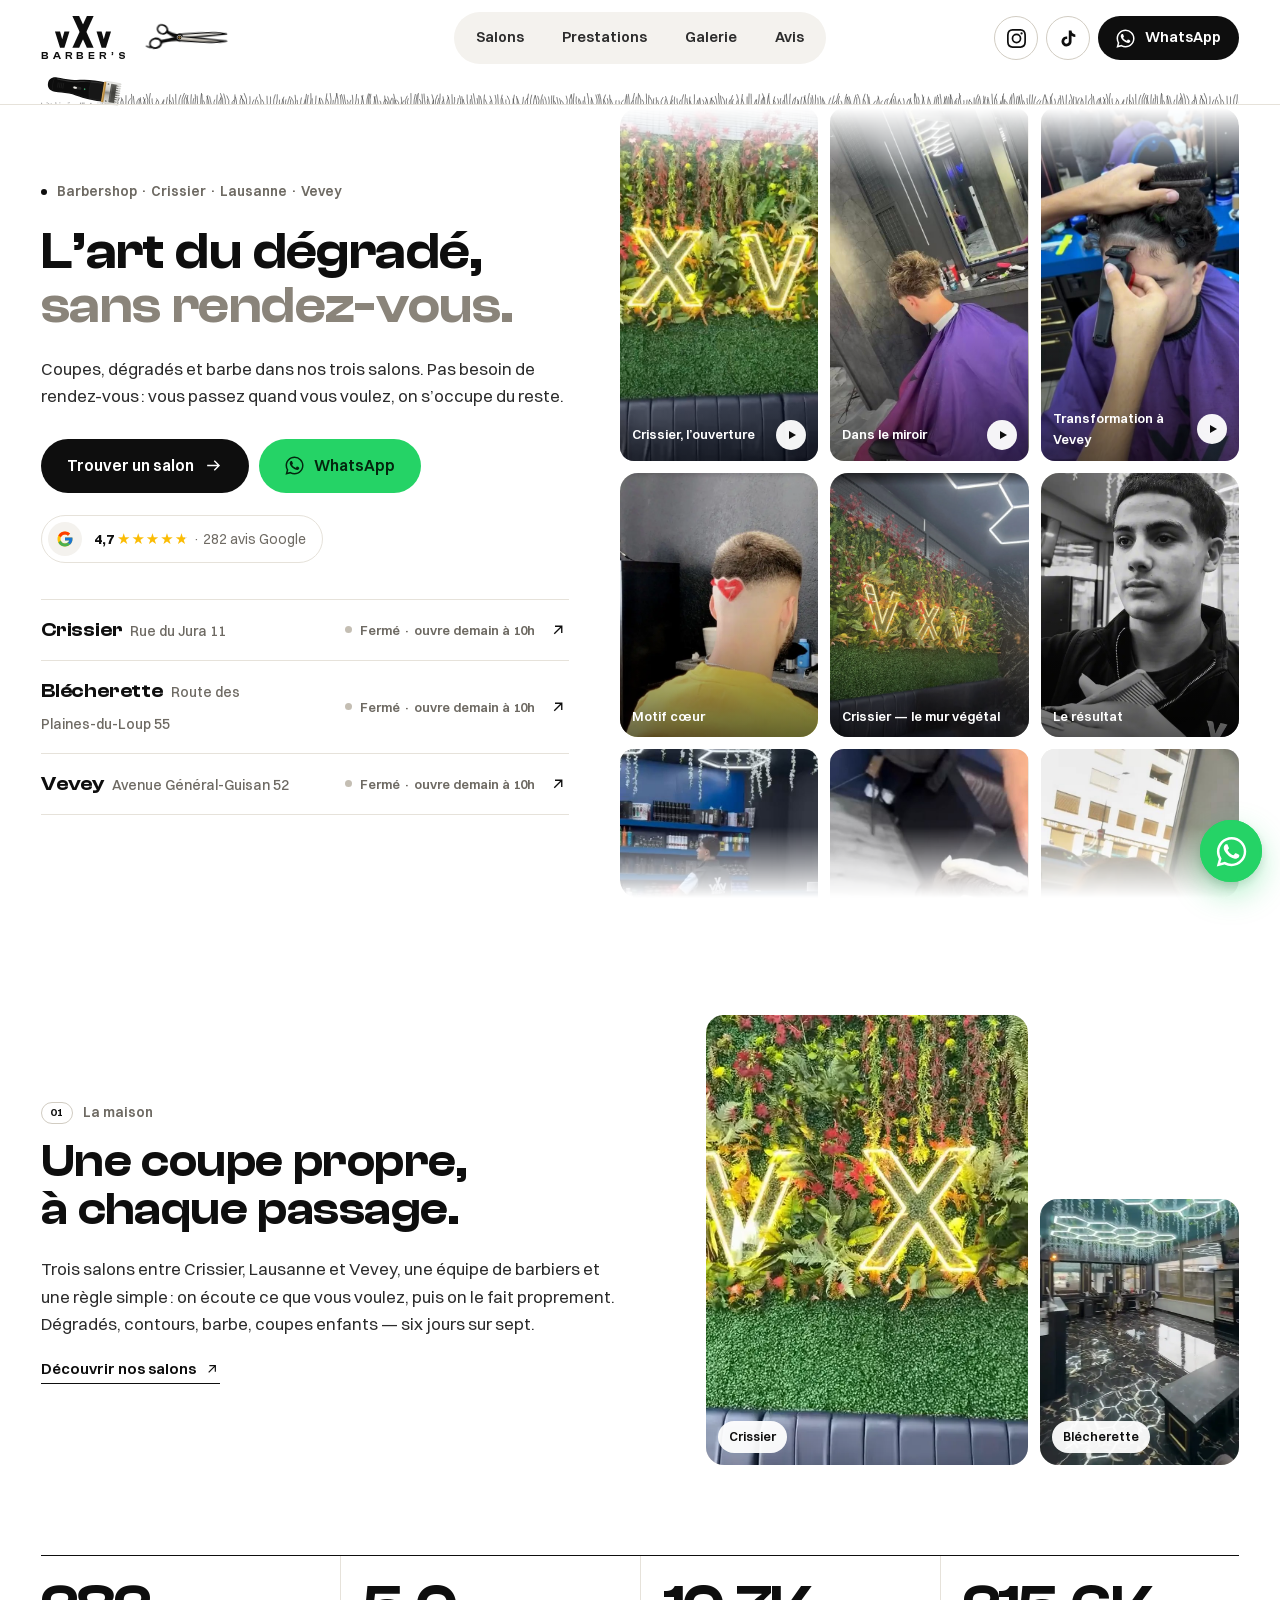
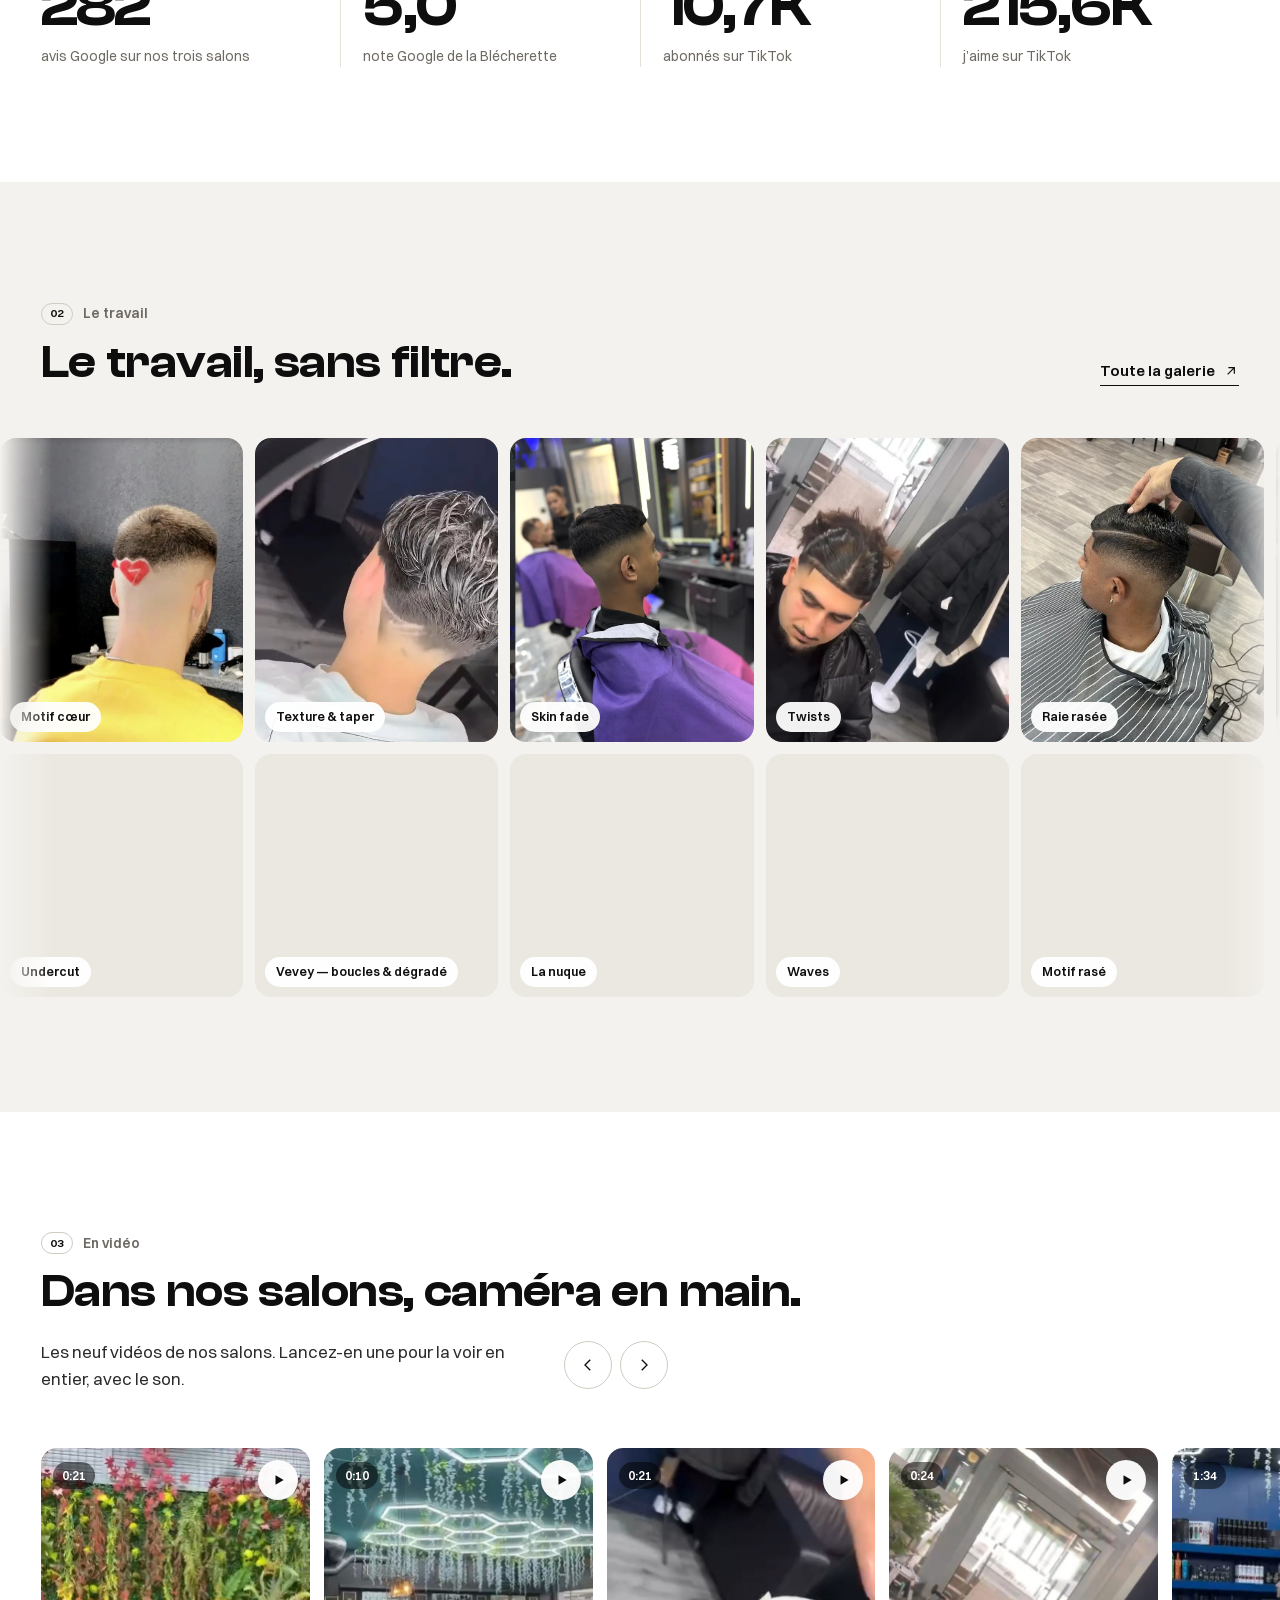
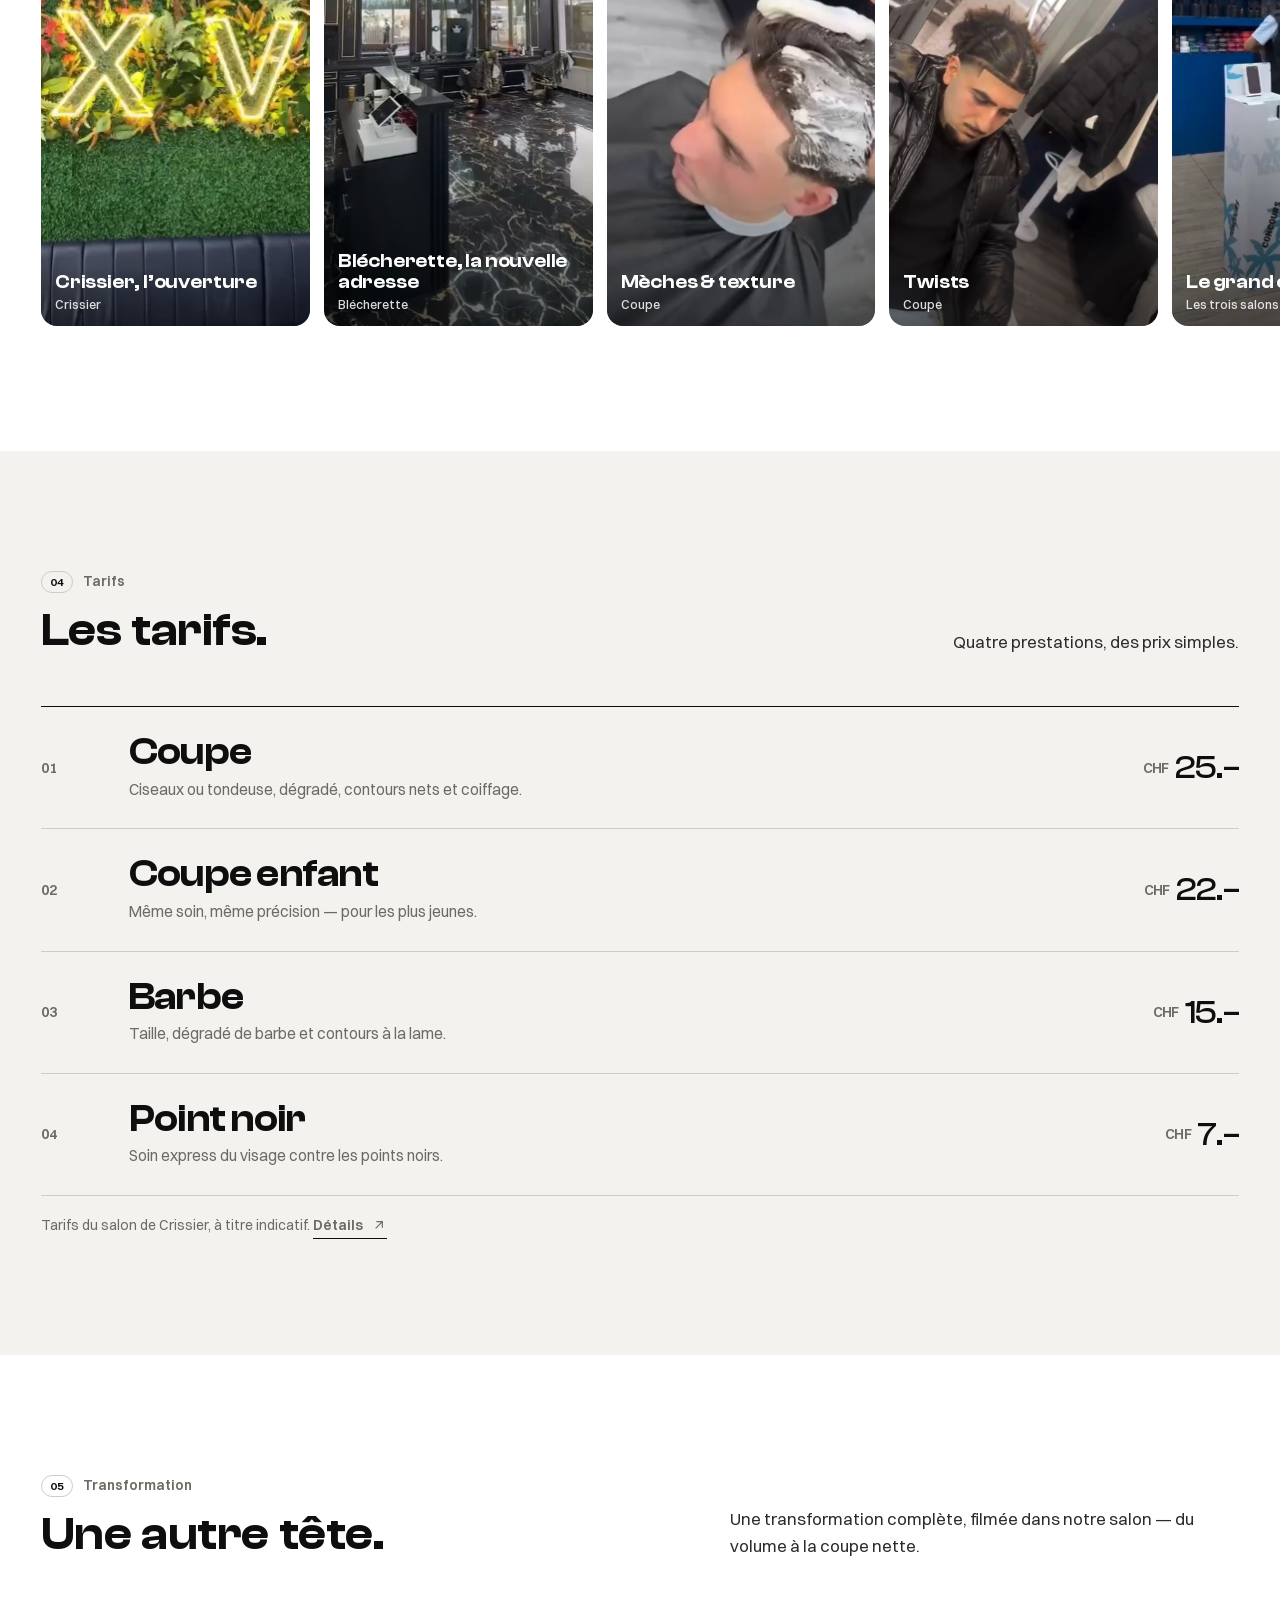
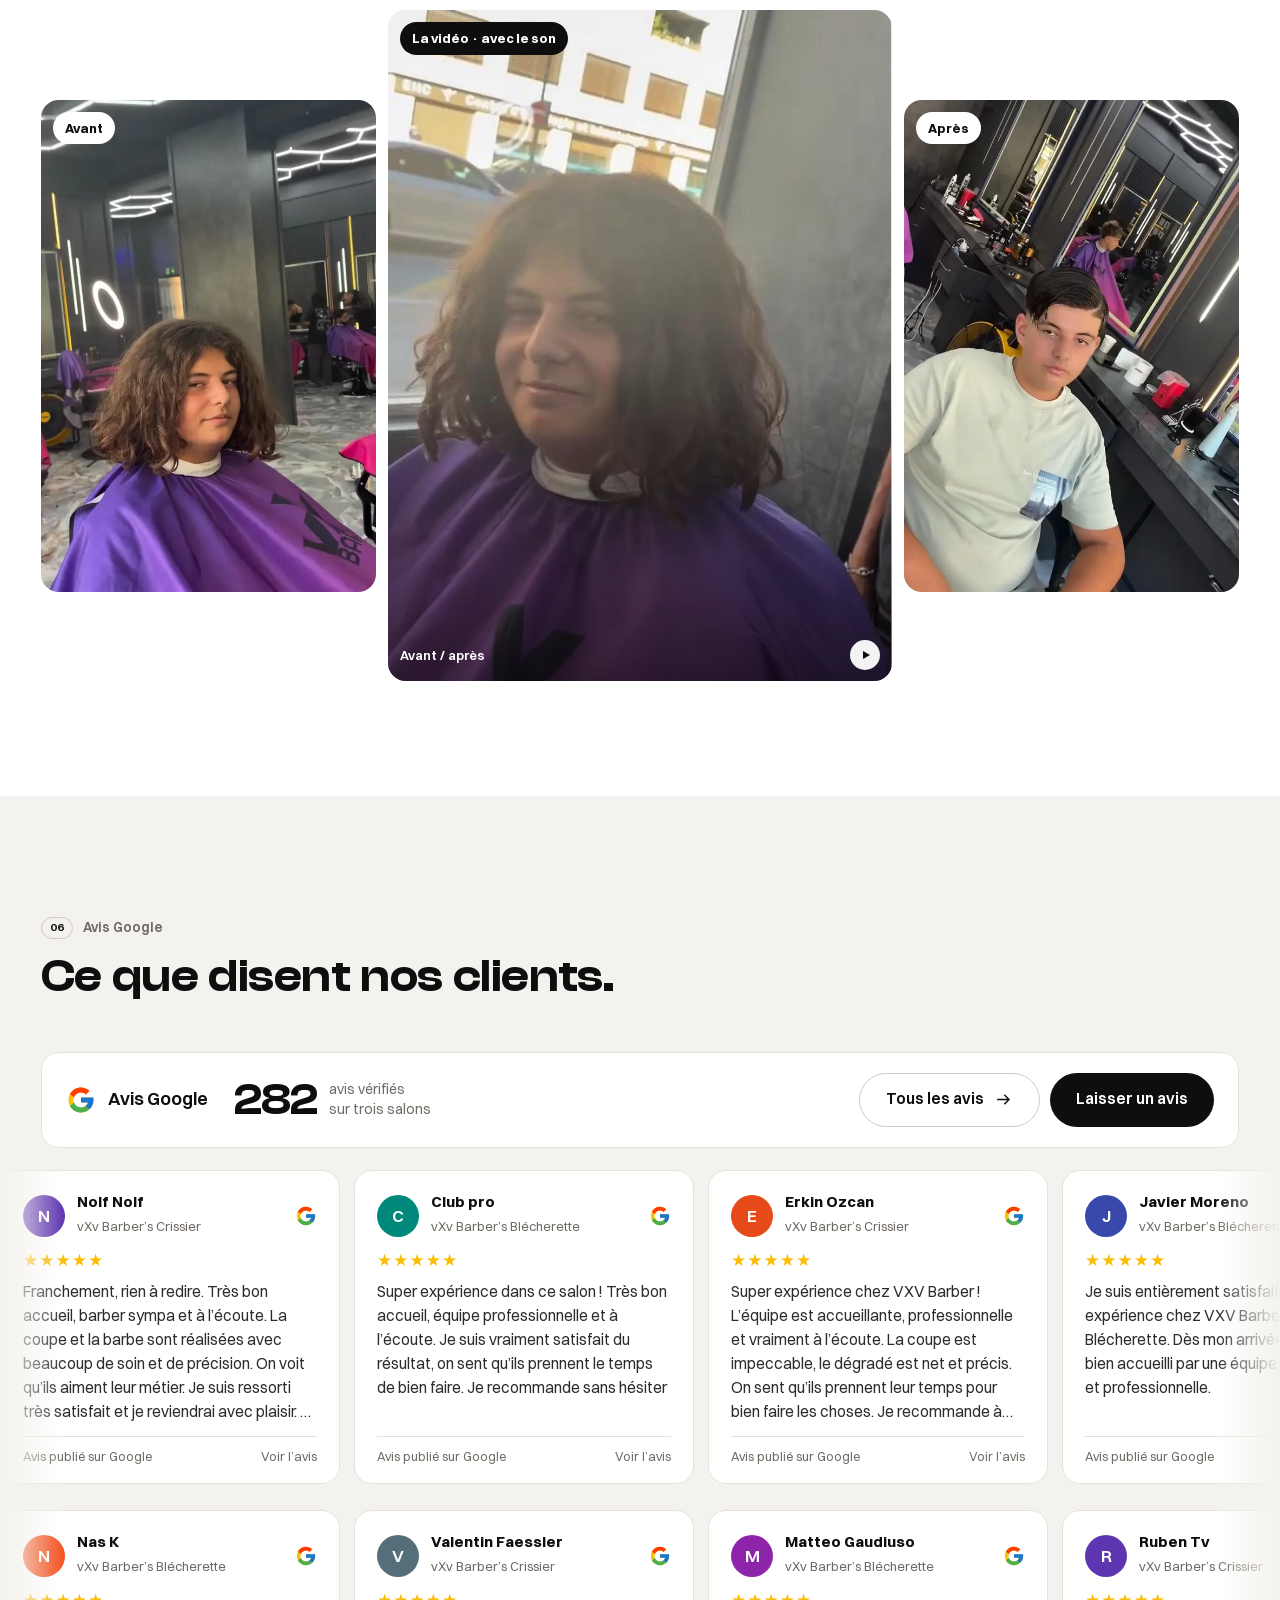
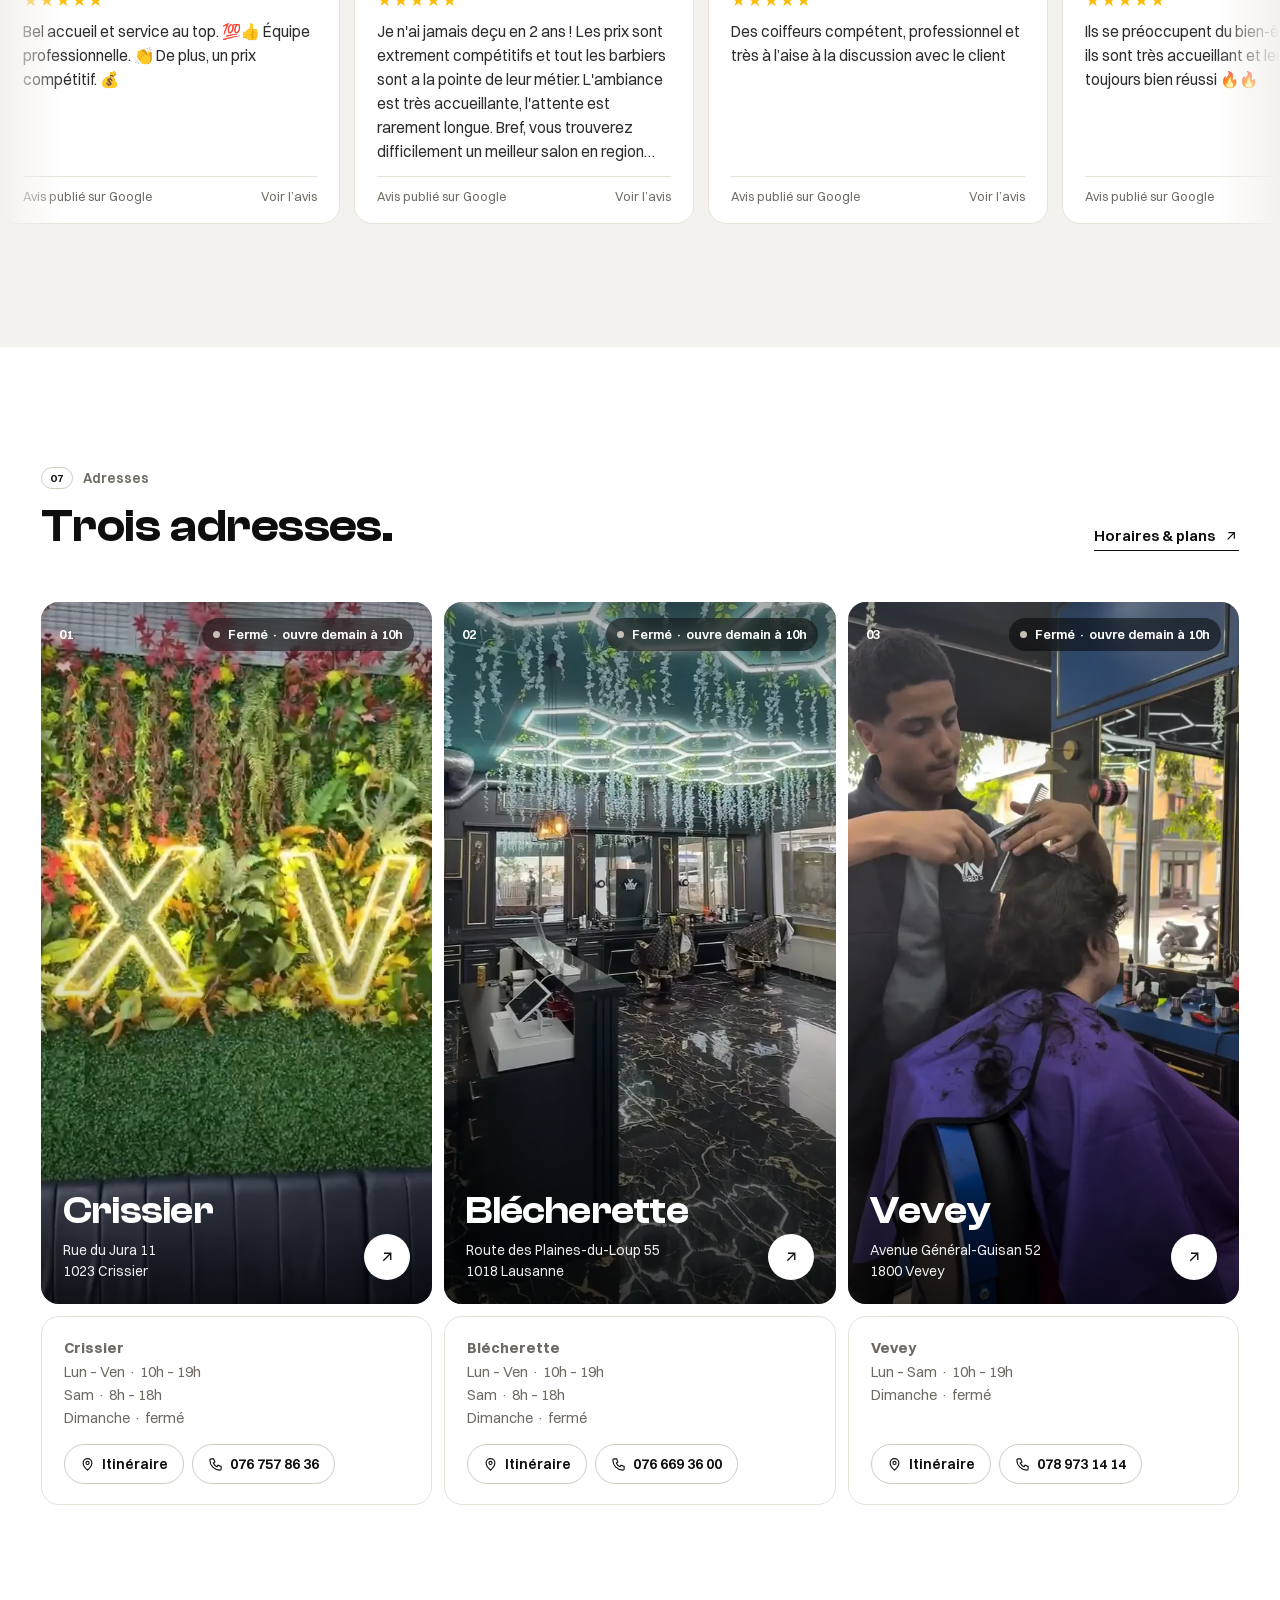
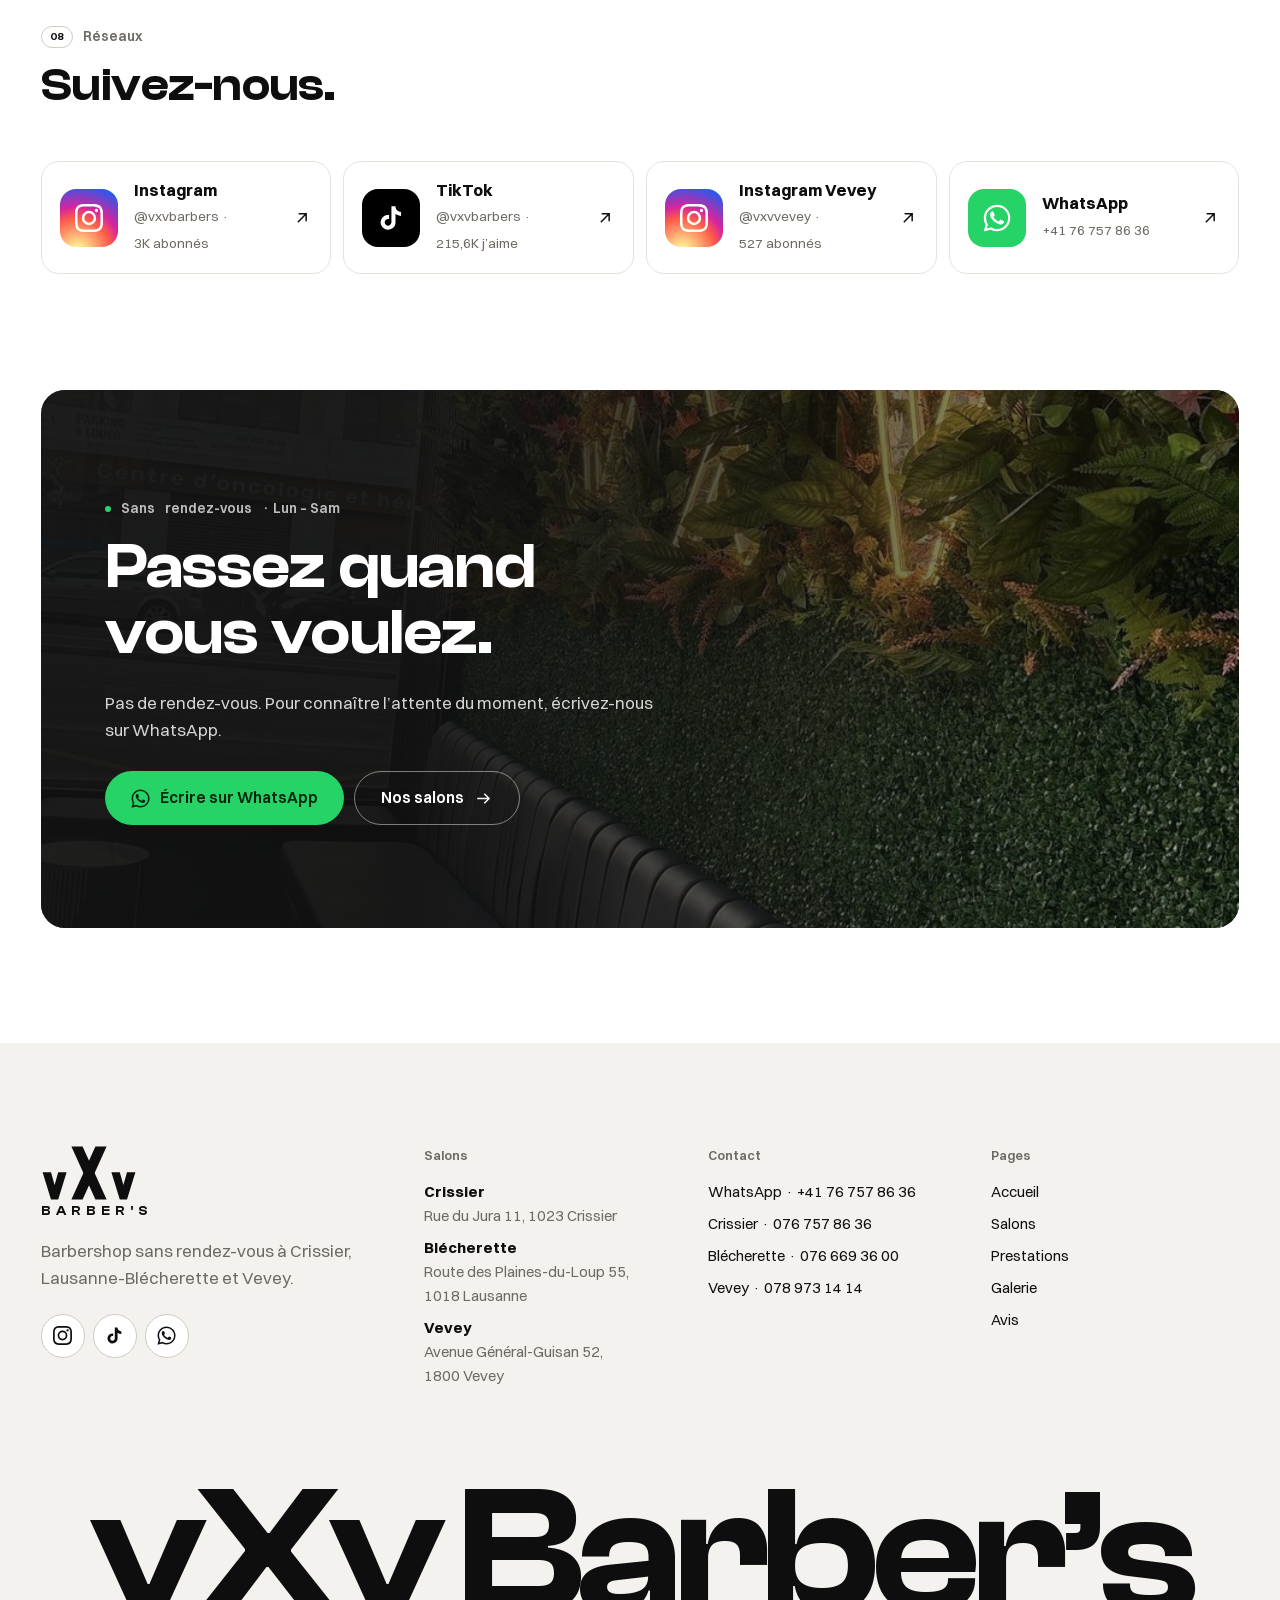
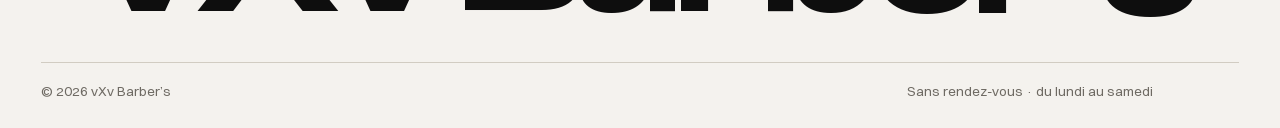
==== commit 421bf948: "v3: rebuilt hero (video wall), all 9 videos with player, header scissors + clipper shaving on scroll" ====
--- a/docs/index.html
+++ b/docs/index.html
@@ -5,14 +5,15 @@
 <meta name="viewport" content="width=device-width,initial-scale=1,viewport-fit=cover">
 <title>vXv Barber’s — Barbershop à Crissier, Lausanne &amp; Vevey</title>
 <meta name="description" content="Barbershop sans rendez-vous à Crissier, Lausanne-Blécherette et Vevey. Dégradés, coupes, barbe. 282 avis Google.">
+<meta name="robots" content="noindex,nofollow">
 <link rel="canonical" href="https://welcometothenextlevel.github.io/vxvbarbers/">
+<meta property="og:url" content="https://welcometothenextlevel.github.io/vxvbarbers/">
 <meta name="theme-color" content="#ffffff">
 <meta property="og:type" content="website">
 <meta property="og:locale" content="fr_CH">
-<meta property="og:site_name" content="vXv Barber's">
+<meta property="og:site_name" content="vXv Barber’s">
 <meta property="og:title" content="vXv Barber’s — Barbershop à Crissier, Lausanne &amp; Vevey">
 <meta property="og:description" content="Barbershop sans rendez-vous à Crissier, Lausanne-Blécherette et Vevey. Dégradés, coupes, barbe. 282 avis Google.">
-<meta property="og:url" content="https://welcometothenextlevel.github.io/vxvbarbers/">
 <meta property="og:image" content="https://welcometothenextlevel.github.io/vxvbarbers/assets/img/og.jpg">
 <meta name="twitter:card" content="summary_large_image">
 <link rel="icon" href="assets/img/favicon.svg" type="image/svg+xml">
@@ -20,72 +21,21 @@
 <link rel="apple-touch-icon" href="assets/img/apple-touch-icon.png">
 <link rel="preload" href="assets/fonts/clash-display-600.woff2" as="font" type="font/woff2" crossorigin>
 <link rel="preload" href="assets/fonts/switzer-400.woff2" as="font" type="font/woff2" crossorigin>
-<link rel="stylesheet" href="assets/css/fonts.css?v=20">
-<link rel="stylesheet" href="assets/css/site.css?v=20">
+<link rel="stylesheet" href="assets/css/fonts.css?v=30">
+<link rel="stylesheet" href="assets/css/site.css?v=30">
 <script>document.documentElement.classList.add("js");(function(p){if(p.slice(-5)===".html"){history.replaceState(null,"",p.slice(-11)==="/index.html"?p.slice(0,-10):p.slice(0,-5)+location.search+location.hash)}})(location.pathname)</script>
-<script type="application/ld+json">{"@context": "https://schema.org", "@graph": [{"@type": "Organization", "@id": "https://welcometothenextlevel.github.io/vxvbarbers/#org", "name": "vXv Barber's", "url": "https://welcometothenextlevel.github.io/vxvbarbers/", "logo": "https://welcometothenextlevel.github.io/vxvbarbers/assets/img/apple-touch-icon.png", "sameAs": ["https://www.instagram.com/vxvbarbers/", "https://www.instagram.com/vxvvevey/", "https://www.tiktok.com/@vxvbarbers"]}, {"@type": "BarberShop", "name": "vXv Barber's Crissier", "url": "https://welcometothenextlevel.github.io/vxvbarbers/salons#crissier", "image": "https://welcometothenextlevel.github.io/vxvbarbers/assets/img/crissier-salle.jpg", "telephone": "+41767578636", "priceRange": "CHF 7–25", "address": {"@type": "PostalAddress", "streetAddress": "Rue du Jura 11", "postalCode": "1023", "addressLocality": "Crissier", "addressRegion": "VD", "addressCountry": "CH"}, "geo": {"@type": "GeoCoordinates", "latitude": 46.5394724, "longitude": 6.5784301}, "hasMap": "https://maps.google.com/?cid=6474767600733237800", "openingHoursSpecification": [{"@type": "OpeningHoursSpecification", "dayOfWeek": "Monday", "opens": "10:00", "closes": "19:00"}, {"@type": "OpeningHoursSpecification", "dayOfWeek": "Tuesday", "opens": "10:00", "closes": "19:00"}, {"@type": "OpeningHoursSpecification", "dayOfWeek": "Wednesday", "opens": "10:00", "closes": "19:00"}, {"@type": "OpeningHoursSpecification", "dayOfWeek": "Thursday", "opens": "10:00", "closes": "19:00"}, {"@type": "OpeningHoursSpecification", "dayOfWeek": "Friday", "opens": "10:00", "closes": "19:00"}, {"@type": "OpeningHoursSpecification", "dayOfWeek": "Saturday", "opens": "08:00", "closes": "18:00"}], "parentOrganization": {"@id": "https://welcometothenextlevel.github.io/vxvbarbers/#org"}}, {"@type": "BarberShop", "name": "vXv Barber's Blécherette", "url": "https://welcometothenextlevel.github.io/vxvbarbers/salons#blecherette", "image": "https://welcometothenextlevel.github.io/vxvbarbers/assets/img/blecherette.jpg", "telephone": "+41766693600", "priceRange": "CHF 7–25", "address": {"@type": "PostalAddress", "streetAddress": "Route des Plaines-du-Loup 55", "postalCode": "1018", "addressLocality": "Lausanne", "addressRegion": "VD", "addressCountry": "CH"}, "geo": {"@type": "GeoCoordinates", "latitude": 46.5408039, "longitude": 6.620091}, "hasMap": "https://maps.google.com/?cid=17038360083882138446", "openingHoursSpecification": [{"@type": "OpeningHoursSpecification", "dayOfWeek": "Monday", "opens": "10:00", "closes": "19:00"}, {"@type": "OpeningHoursSpecification", "dayOfWeek": "Tuesday", "opens": "10:00", "closes": "19:00"}, {"@type": "OpeningHoursSpecification", "dayOfWeek": "Wednesday", "opens": "10:00", "closes": "19:00"}, {"@type": "OpeningHoursSpecification", "dayOfWeek": "Thursday", "opens": "10:00", "closes": "19:00"}, {"@type": "OpeningHoursSpecification", "dayOfWeek": "Friday", "opens": "10:00", "closes": "19:00"}, {"@type": "OpeningHoursSpecification", "dayOfWeek": "Saturday", "opens": "08:00", "closes": "18:00"}], "parentOrganization": {"@id": "https://welcometothenextlevel.github.io/vxvbarbers/#org"}}, {"@type": "BarberShop", "name": "vXv Barber's Vevey", "url": "https://welcometothenextlevel.github.io/vxvbarbers/salons#vevey", "image": "https://welcometothenextlevel.github.io/vxvbarbers/assets/img/vevey-fauteuil.jpg", "telephone": "+41789731414", "priceRange": "CHF 7–25", "address": {"@type": "PostalAddress", "streetAddress": "Avenue Général-Guisan 52", "postalCode": "1800", "addressLocality": "Vevey", "addressRegion": "VD", "addressCountry": "CH"}, "geo": {"@type": "GeoCoordinates", "latitude": 46.4663417, "longitude": 6.8373042}, "hasMap": "https://maps.google.com/?cid=16263568392523329251", "openingHoursSpecification": [{"@type": "OpeningHoursSpecification", "dayOfWeek": "Monday", "opens": "10:00", "closes": "19:00"}, {"@type": "OpeningHoursSpecification", "dayOfWeek": "Tuesday", "opens": "10:00", "closes": "19:00"}, {"@type": "OpeningHoursSpecification", "dayOfWeek": "Wednesday", "opens": "10:00", "closes": "19:00"}, {"@type": "OpeningHoursSpecification", "dayOfWeek": "Thursday", "opens": "10:00", "closes": "19:00"}, {"@type": "OpeningHoursSpecification", "dayOfWeek": "Friday", "opens": "10:00", "closes": "19:00"}, {"@type": "OpeningHoursSpecification", "dayOfWeek": "Saturday", "opens": "10:00", "closes": "19:00"}], "parentOrganization": {"@id": "https://welcometothenextlevel.github.io/vxvbarbers/#org"}}]}</script>
+<script type="application/ld+json">{"@context": "https://schema.org", "@graph": [{"@type": "Organization", "@id": "https://welcometothenextlevel.github.io/vxvbarbers/#org", "name": "vXv Barber’s", "url": "https://welcometothenextlevel.github.io/vxvbarbers/", "logo": "https://welcometothenextlevel.github.io/vxvbarbers/assets/img/apple-touch-icon.png", "sameAs": ["https://www.instagram.com/vxvbarbers/", "https://www.instagram.com/vxvvevey/", "https://www.tiktok.com/@vxvbarbers"]}, {"@type": "BarberShop", "name": "vXv Barber’s Crissier", "url": "https://welcometothenextlevel.github.io/vxvbarbers/salons#crissier", "image": "https://welcometothenextlevel.github.io/vxvbarbers/assets/img/crissier-salle.jpg", "telephone": "+41767578636", "priceRange": "CHF 7–25", "address": {"@type": "PostalAddress", "streetAddress": "Rue du Jura 11", "postalCode": "1023", "addressLocality": "Crissier", "addressRegion": "VD", "addressCountry": "CH"}, "geo": {"@type": "GeoCoordinates", "latitude": 46.5394724, "longitude": 6.5784301}, "hasMap": "https://maps.google.com/?cid=6474767600733237800", "openingHoursSpecification": [{"@type": "OpeningHoursSpecification", "dayOfWeek": "Monday", "opens": "10:00", "closes": "19:00"}, {"@type": "OpeningHoursSpecification", "dayOfWeek": "Tuesday", "opens": "10:00", "closes": "19:00"}, {"@type": "OpeningHoursSpecification", "dayOfWeek": "Wednesday", "opens": "10:00", "closes": "19:00"}, {"@type": "OpeningHoursSpecification", "dayOfWeek": "Thursday", "opens": "10:00", "closes": "19:00"}, {"@type": "OpeningHoursSpecification", "dayOfWeek": "Friday", "opens": "10:00", "closes": "19:00"}, {"@type": "OpeningHoursSpecification", "dayOfWeek": "Saturday", "opens": "08:00", "closes": "18:00"}], "parentOrganization": {"@id": "https://welcometothenextlevel.github.io/vxvbarbers/#org"}}, {"@type": "BarberShop", "name": "vXv Barber’s Blécherette", "url": "https://welcometothenextlevel.github.io/vxvbarbers/salons#blecherette", "image": "https://welcometothenextlevel.github.io/vxvbarbers/assets/img/blecherette.jpg", "telephone": "+41766693600", "priceRange": "CHF 7–25", "address": {"@type": "PostalAddress", "streetAddress": "Route des Plaines-du-Loup 55", "postalCode": "1018", "addressLocality": "Lausanne", "addressRegion": "VD", "addressCountry": "CH"}, "geo": {"@type": "GeoCoordinates", "latitude": 46.5408039, "longitude": 6.620091}, "hasMap": "https://maps.google.com/?cid=17038360083882138446", "openingHoursSpecification": [{"@type": "OpeningHoursSpecification", "dayOfWeek": "Monday", "opens": "10:00", "closes": "19:00"}, {"@type": "OpeningHoursSpecification", "dayOfWeek": "Tuesday", "opens": "10:00", "closes": "19:00"}, {"@type": "OpeningHoursSpecification", "dayOfWeek": "Wednesday", "opens": "10:00", "closes": "19:00"}, {"@type": "OpeningHoursSpecification", "dayOfWeek": "Thursday", "opens": "10:00", "closes": "19:00"}, {"@type": "OpeningHoursSpecification", "dayOfWeek": "Friday", "opens": "10:00", "closes": "19:00"}, {"@type": "OpeningHoursSpecification", "dayOfWeek": "Saturday", "opens": "08:00", "closes": "18:00"}], "parentOrganization": {"@id": "https://welcometothenextlevel.github.io/vxvbarbers/#org"}}, {"@type": "BarberShop", "name": "vXv Barber’s Vevey", "url": "https://welcometothenextlevel.github.io/vxvbarbers/salons#vevey", "image": "https://welcometothenextlevel.github.io/vxvbarbers/assets/img/vevey-fauteuil.jpg", "telephone": "+41789731414", "priceRange": "CHF 7–25", "address": {"@type": "PostalAddress", "streetAddress": "Avenue Général-Guisan 52", "postalCode": "1800", "addressLocality": "Vevey", "addressRegion": "VD", "addressCountry": "CH"}, "geo": {"@type": "GeoCoordinates", "latitude": 46.4663417, "longitude": 6.8373042}, "hasMap": "https://maps.google.com/?cid=16263568392523329251", "openingHoursSpecification": [{"@type": "OpeningHoursSpecification", "dayOfWeek": "Monday", "opens": "10:00", "closes": "19:00"}, {"@type": "OpeningHoursSpecification", "dayOfWeek": "Tuesday", "opens": "10:00", "closes": "19:00"}, {"@type": "OpeningHoursSpecification", "dayOfWeek": "Wednesday", "opens": "10:00", "closes": "19:00"}, {"@type": "OpeningHoursSpecification", "dayOfWeek": "Thursday", "opens": "10:00", "closes": "19:00"}, {"@type": "OpeningHoursSpecification", "dayOfWeek": "Friday", "opens": "10:00", "closes": "19:00"}, {"@type": "OpeningHoursSpecification", "dayOfWeek": "Saturday", "opens": "10:00", "closes": "19:00"}], "parentOrganization": {"@id": "https://welcometothenextlevel.github.io/vxvbarbers/#org"}}]}</script>
 </head>
 <body>
 <a class="skip" href="#main">Aller au contenu</a>
 <header class="hdr"><div class="wrap hdr-in">
-<div class="hdr-l"><a class="logo" href="./" aria-label="vXv Barber's — accueil"><svg viewBox="0 0 120 70" aria-hidden="true"><polygon points="2,34 12.5,34 17,50 21.5,34 32,34 21.5,68 12.5,68"/><polygon points="38,2 52,2 82,68 68,68"/><polygon points="68,2 82,2 52,68 38,68"/><polygon points="88,34 98.5,34 103,50 107.5,34 118,34 107.5,68 98.5,68"/></svg><span>BARBER'S</span></a><span class="scis"><svg aria-hidden="true" focusable="false" xmlns="http://www.w3.org/2000/svg" viewBox="0 0 160 80" data-pivot="66 40">
-  <defs>
-    <linearGradient id="scA-steel" x1="0" y1="0" x2="0" y2="1">
-      <stop offset="0" stop-color="#f4f2ee"/>
-      <stop offset="0.4" stop-color="#e9e7e2"/>
-      <stop offset="0.6" stop-color="#cfcac0"/>
-      <stop offset="1" stop-color="#bdb8ae"/>
-    </linearGradient>
-  </defs>
-
-  <!-- half A: finger ring (lower, long straight handle, finger-rest tang); blade opens upward under rotate(-theta) -->
-  <g id="sc-a" style="transform-box:view-box;transform-origin:66px 40px">
-    <path fill="#0d0d0d" d="M29.92 42.36C40 40.86 51 39.6 60.83 37.37L66 45.8C55 45.8 41 45.3 31.16 48.73Z"/>
-    <path fill="#0d0d0d" d="M20.05 56.17L15.11 56.72C11.4 55.22 6.4 55.3 2.5 51.9A1.4 1.4 0 0 1 4.45 50.55C6.5 52.3 9.3 52.7 10.6 51.32L12.42 53.56Z"/>
-    <path fill="#0d0d0d" fill-rule="evenodd" d="M8.83 49.77A12.4 10.3 -11 1 1 33.17 45.03A12.4 10.3 -11 1 1 8.83 49.77ZM11.77 49.19A9 7 -11 1 0 29.44 45.76A9 7 -11 1 0 11.77 49.19Z"/>
-    <path fill="url(#scA-steel)" stroke="#0d0d0d" stroke-width="2.5" stroke-linejoin="round" d="M66 34.2C104 33.9 138 34.9 154 40L71.32 42.3A5.8 5.8 0 1 1 66 34.2Z"/>
-    <path fill="none" stroke="#0d0d0d" stroke-opacity="0.22" stroke-width="0.6" stroke-linecap="round" d="M78.94 39.99L122.94 38.76"/>
-  </g>
-
-  <!-- half B: thumb ring (upper, short offset handle); blade opens downward under rotate(+theta) -->
-  <g id="sc-b" style="transform-box:view-box;transform-origin:66px 40px">
-    <path fill="#0d0d0d" d="M42.33 27.7C48 31.6 58 34.2 66 34.2L60.98 42.9C54 40.6 46.5 36.2 40.1 33.22Z"/>
-    <path fill="#0d0d0d" fill-rule="evenodd" d="M23.39 23.25A10.8 9.5 22 1 1 43.41 31.35A10.8 9.5 22 1 1 23.39 23.25ZM25.98 24.3A7.7 6.4 22 1 0 40.26 30.07A7.7 6.4 22 1 0 25.98 24.3Z"/>
-    <path fill="url(#scA-steel)" stroke="#0d0d0d" stroke-width="2.5" stroke-linejoin="round" d="M66 45.8C104 46.1 138 45.1 154 40L71.32 37.7A5.8 5.8 0 1 0 66 45.8Z"/>
-    <path fill="none" stroke="#0d0d0d" stroke-opacity="0.22" stroke-width="0.6" stroke-linecap="round" d="M78.94 40.01L122.94 41.24"/>
-  </g>
-
-  <!-- pivot screw (stays unrotated on top) -->
-  <g id="sc-pivot">
-    <circle cx="66" cy="40" r="3.5" fill="#0d0d0d"/>
-    <circle cx="66" cy="40" r="2.15" fill="#b88a3e"/>
-    <path d="M64.65 41.35L67.35 38.65" stroke="#0d0d0d" stroke-width="0.7" stroke-linecap="round"/>
-  </g>
-</svg>
+<div class="hdr-l"><a class="logo" href="./" aria-label="vXv Barber’s — accueil"><svg viewBox="0 0 120 70" aria-hidden="true"><polygon points="2,34 12.5,34 17,50 21.5,34 32,34 21.5,68 12.5,68"/><polygon points="38,2 52,2 82,68 68,68"/><polygon points="68,2 82,2 52,68 38,68"/><polygon points="88,34 98.5,34 103,50 107.5,34 118,34 107.5,68 98.5,68"/></svg><span>BARBER’S</span></a><span class="scis"><svg aria-hidden="true" focusable="false" xmlns="http://www.w3.org/2000/svg" viewBox="0 0 160 80" data-pivot="66 40"><defs><linearGradient id="scA-steel" x1="0" y1="0" x2="0" y2="1"><stop offset="0" stop-color="#f4f2ee"/><stop offset="0.4" stop-color="#e9e7e2"/><stop offset="0.6" stop-color="#cfcac0"/><stop offset="1" stop-color="#bdb8ae"/></linearGradient></defs><g id="sc-a" style="transform-box:view-box;transform-origin:66px 40px"><path fill="#0d0d0d" d="M29.92 42.36C40 40.86 51 39.6 60.83 37.37L66 45.8C55 45.8 41 45.3 31.16 48.73Z"/><path fill="#0d0d0d" d="M20.05 56.17L15.11 56.72C11.4 55.22 6.4 55.3 2.5 51.9A1.4 1.4 0 0 1 4.45 50.55C6.5 52.3 9.3 52.7 10.6 51.32L12.42 53.56Z"/><path fill="#0d0d0d" fill-rule="evenodd" d="M8.83 49.77A12.4 10.3 -11 1 1 33.17 45.03A12.4 10.3 -11 1 1 8.83 49.77ZM11.77 49.19A9 7 -11 1 0 29.44 45.76A9 7 -11 1 0 11.77 49.19Z"/><path fill="url(#scA-steel)" stroke="#0d0d0d" stroke-width="2.5" stroke-linejoin="round" d="M66 34.2C104 33.9 138 34.9 154 40L71.32 42.3A5.8 5.8 0 1 1 66 34.2Z"/><path fill="none" stroke="#0d0d0d" stroke-opacity="0.22" stroke-width="0.6" stroke-linecap="round" d="M78.94 39.99L122.94 38.76"/></g><g id="sc-b" style="transform-box:view-box;transform-origin:66px 40px"><path fill="#0d0d0d" d="M42.33 27.7C48 31.6 58 34.2 66 34.2L60.98 42.9C54 40.6 46.5 36.2 40.1 33.22Z"/><path fill="#0d0d0d" fill-rule="evenodd" d="M23.39 23.25A10.8 9.5 22 1 1 43.41 31.35A10.8 9.5 22 1 1 23.39 23.25ZM25.98 24.3A7.7 6.4 22 1 0 40.26 30.07A7.7 6.4 22 1 0 25.98 24.3Z"/><path fill="url(#scA-steel)" stroke="#0d0d0d" stroke-width="2.5" stroke-linejoin="round" d="M66 45.8C104 46.1 138 45.1 154 40L71.32 37.7A5.8 5.8 0 1 0 66 45.8Z"/><path fill="none" stroke="#0d0d0d" stroke-opacity="0.22" stroke-width="0.6" stroke-linecap="round" d="M78.94 40.01L122.94 41.24"/></g><g id="sc-pivot"><circle cx="66" cy="40" r="3.5" fill="#0d0d0d"/><circle cx="66" cy="40" r="2.15" fill="#b88a3e"/><path d="M64.65 41.35L67.35 38.65" stroke="#0d0d0d" stroke-width="0.7" stroke-linecap="round"/></g></svg>
 </span></div>
 <nav class="nav" aria-label="Navigation principale"><a href="salons">Salons</a><a href="prestations">Prestations</a><a href="galerie">Galerie</a><a href="avis">Avis</a></nav>
 <div class="hdr-r"><div class="socials"><a class="soc ig" href="https://www.instagram.com/vxvbarbers/" target="_blank" rel="noopener" aria-label="Instagram @vxvbarbers"><svg class="fi" viewBox="0 0 24 24" aria-hidden="true"><path d="M12 2.2c3.2 0 3.58 0 4.85.07 3.25.15 4.77 1.69 4.92 4.92.06 1.27.07 1.65.07 4.85s-.01 3.58-.07 4.85c-.15 3.23-1.66 4.77-4.92 4.92-1.27.06-1.65.07-4.85.07s-3.58-.01-4.85-.07c-3.26-.15-4.77-1.7-4.92-4.92C2.17 15.58 2.16 15.2 2.16 12s.01-3.58.07-4.85C2.38 3.92 3.9 2.38 7.15 2.23 8.42 2.17 8.8 2.16 12 2.16zM12 0C8.74 0 8.33.01 7.05.07 2.7.27.27 2.69.07 7.05.01 8.33 0 8.74 0 12s.01 3.67.07 4.95c.2 4.36 2.62 6.78 6.98 6.98C8.33 23.99 8.74 24 12 24s3.67-.01 4.95-.07c4.35-.2 6.78-2.62 6.98-6.98.06-1.28.07-1.69.07-4.95s-.01-3.67-.07-4.95c-.2-4.35-2.62-6.78-6.98-6.98C15.67.01 15.26 0 12 0zm0 5.84a6.16 6.16 0 1 0 0 12.32 6.16 6.16 0 0 0 0-12.32zM12 16a4 4 0 1 1 0-8 4 4 0 0 1 0 8zm6.4-11.85a1.44 1.44 0 1 0 0 2.88 1.44 1.44 0 0 0 0-2.88z"/></svg></a><a class="soc tt" href="https://www.tiktok.com/@vxvbarbers" target="_blank" rel="noopener" aria-label="TikTok @vxvbarbers"><svg class="fi" viewBox="0 0 24 24" aria-hidden="true"><path d="M19.59 6.69a4.83 4.83 0 0 1-3.77-4.25V2h-3.45v13.67a2.89 2.89 0 0 1-5.2 1.74 2.89 2.89 0 0 1 2.31-4.64c.3 0 .59.04.88.13V9.4a6.84 6.84 0 0 0-1-.05A6.33 6.33 0 0 0 5 20.1a6.34 6.34 0 0 0 10.86-4.43v-7a8.16 8.16 0 0 0 4.77 1.52v-3.4a4.85 4.85 0 0 1-1-.1z"/></svg></a></div><a class="btn btn-ink" href="https://wa.me/41767578636?text=Bonjour%20vXv%2C%20" target="_blank" rel="noopener"><svg class="fi" viewBox="0 0 24 24" aria-hidden="true"><path d="M17.47 14.38c-.3-.15-1.76-.87-2.03-.97-.27-.1-.47-.15-.67.15-.2.3-.77.97-.94 1.17-.17.2-.35.22-.64.07-.3-.15-1.26-.46-2.4-1.48-.89-.79-1.49-1.77-1.66-2.07-.17-.3-.02-.46.13-.6.13-.13.3-.35.45-.52.15-.17.2-.3.3-.5.1-.2.05-.37-.03-.52-.07-.15-.67-1.62-.92-2.22-.24-.58-.49-.5-.67-.51h-.57c-.2 0-.52.07-.8.37-.27.3-1.04 1.02-1.04 2.48s1.07 2.88 1.21 3.08c.15.2 2.1 3.2 5.08 4.49.71.31 1.26.49 1.69.63.71.22 1.36.19 1.87.12.57-.09 1.76-.72 2.01-1.41.25-.7.25-1.29.17-1.41-.07-.13-.27-.2-.57-.35zM12.05 21.5h-.01a9.4 9.4 0 0 1-4.8-1.31l-.34-.2-3.56.93.95-3.47-.22-.36a9.42 9.42 0 0 1-1.44-5.02c0-5.2 4.24-9.44 9.45-9.44a9.38 9.38 0 0 1 6.68 2.77 9.38 9.38 0 0 1 2.76 6.68c0 5.21-4.24 9.44-9.44 9.44zm8.04-17.48A11.3 11.3 0 0 0 12.05.7C5.79.7.69 5.8.69 12.07c0 2 .52 3.96 1.52 5.68L.6 23.6l6-1.57a11.33 11.33 0 0 0 5.44 1.38h.01c6.26 0 11.36-5.1 11.36-11.36 0-3.04-1.18-5.89-3.32-8.03z"/></svg><span>WhatsApp</span></a>
 <button class="burger" type="button" aria-label="Ouvrir le menu" aria-expanded="false" aria-controls="mnav"><i></i><i></i></button></div>
 </div>
-<div class="shave" aria-hidden="true"><div class="hair"></div><div class="stubble"></div><div class="clipper"><svg aria-hidden="true" focusable="false" xmlns="http://www.w3.org/2000/svg" viewBox="0 0 200 80" data-edge="186.48 74.63">
-  <defs>
-    <linearGradient id="clb-metal" gradientUnits="userSpaceOnUse" x1="0" y1="13.4" x2="0" y2="67">
-      <stop offset="0" stop-color="#f3f3f0"/>
-      <stop offset="0.38" stop-color="#cdcdc8"/>
-      <stop offset="0.5" stop-color="#8c8c87"/>
-      <stop offset="0.62" stop-color="#b4b4af"/>
-      <stop offset="1" stop-color="#e2e2de"/>
-    </linearGradient>
-    <linearGradient id="clb-cutter" gradientUnits="userSpaceOnUse" x1="0" y1="17.4" x2="0" y2="62.6">
-      <stop offset="0" stop-color="#5c5c57"/>
-      <stop offset="0.45" stop-color="#3f3f3b"/>
-      <stop offset="1" stop-color="#52524d"/>
-    </linearGradient>
-  </defs>
-  <g transform="translate(6.5 -5) rotate(9 100 40)">
-    <g id="cl-blade">
-      <!-- stationary comb blade: plate + 10 teeth -->
-      <path fill="url(#clb-metal)" stroke="#77776f" stroke-width="0.45" stroke-linejoin="round" d="
+<div class="shave" aria-hidden="true"><div class="wrap shave-in"><div class="hair"></div><div class="stubble"></div><div class="clipper"><svg aria-hidden="true" focusable="false" xmlns="http://www.w3.org/2000/svg" viewBox="0 0 200 80" data-edge="186.48 74.63"><defs><linearGradient id="clb-metal" gradientUnits="userSpaceOnUse" x1="0" y1="13.4" x2="0" y2="67"><stop offset="0" stop-color="#f3f3f0"/><stop offset="0.38" stop-color="#cdcdc8"/><stop offset="0.5" stop-color="#8c8c87"/><stop offset="0.62" stop-color="#b4b4af"/><stop offset="1" stop-color="#e2e2de"/></linearGradient><linearGradient id="clb-cutter" gradientUnits="userSpaceOnUse" x1="0" y1="17.4" x2="0" y2="62.6"><stop offset="0" stop-color="#5c5c57"/><stop offset="0.45" stop-color="#3f3f3b"/><stop offset="1" stop-color="#52524d"/></linearGradient></defs><g transform="translate(6.5 -5) rotate(9 100 40)"><g id="cl-blade"><path fill="url(#clb-metal)" stroke="#77776f" stroke-width="0.45" stroke-linejoin="round" d="
         M146 16.4 Q146 13.4 149 13.4 H176 L185 13.75 A1.25 1.25 0 0 1 185 16.25 L176 16.6
         V19 L185 19.35 A1.25 1.25 0 0 1 185 21.85 L176 22.2
         V24.6 L185 24.95 A1.25 1.25 0 0 1 185 27.45 L176 27.8
@@ -96,9 +46,7 @@
         V52.6 L185 52.95 A1.25 1.25 0 0 1 185 55.45 L176 55.8
         V58.2 L185 58.55 A1.25 1.25 0 0 1 185 61.05 L176 61.4
         V63.8 L185 64.15 A1.25 1.25 0 0 1 185 66.65 L176 67
-        H149 Q146 67 146 64 Z"/>
-      <!-- moving cutter blade (gunmetal), teeth riding on the comb teeth -->
-      <path fill="url(#clb-cutter)" d="
+        H149 Q146 67 146 64 Z"/><path fill="url(#clb-cutter)" d="
         M162 18.6 Q162 17.4 163.2 17.4 H175.7
         V19.7 L180.4 20.0 Q181.3 20.6 180.4 21.2 L175.7 21.5
         V25.3 L180.4 25.6 Q181.3 26.2 180.4 26.8 L175.7 27.1
@@ -108,16 +56,7 @@
         V47.7 L180.4 48.0 Q181.3 48.6 180.4 49.2 L175.7 49.5
         V53.3 L180.4 53.6 Q181.3 54.2 180.4 54.8 L175.7 55.1
         V58.9 L180.4 59.2 Q181.3 59.8 180.4 60.4 L175.7 60.7
-        V62.6 H163.2 Q162 62.6 162 61.4 Z"/>
-      <path fill="none" stroke="#ffffff" stroke-opacity="0.35" stroke-width="0.8" stroke-linecap="round" d="M163.4 18.5 H174.6 M164.6 21 V59"/>
-      <!-- blade screws -->
-      <circle cx="155.6" cy="19.4" r="2.2" fill="#6c6c66"/>
-      <circle cx="155.6" cy="61" r="2.2" fill="#6c6c66"/>
-      <path d="M154.2 20.8 L157 18 M154.2 62.4 L157 59.6" stroke="#ecece8" stroke-width="0.6" stroke-linecap="round"/>
-    </g>
-    <g id="cl-body">
-      <!-- sculpted shell: swollen motor hood, finger waist, flared rear -->
-      <path fill="#0d0d0d" d="
+        V62.6 H163.2 Q162 62.6 162 61.4 Z"/><path fill="none" stroke="#ffffff" stroke-opacity="0.35" stroke-width="0.8" stroke-linecap="round" d="M163.4 18.5 H174.6 M164.6 21 V59"/><circle cx="155.6" cy="19.4" r="2.2" fill="#6c6c66"/><circle cx="155.6" cy="61" r="2.2" fill="#6c6c66"/><path d="M154.2 20.8 L157 18 M154.2 62.4 L157 59.6" stroke="#ecece8" stroke-width="0.6" stroke-linecap="round"/></g><g id="cl-body"><path fill="#0d0d0d" d="
         M146 16.4
         C130 15.2 112 15.8 96 18.2
         C84 20 76 22.2 64 22.8
@@ -126,11 +65,7 @@
         C9.5 50.6 16 58 29 58.2
         C40 58.4 50 56.6 64 57.2
         C76 57.8 86 60.4 98 61.8
-        C114 63.6 130 64.4 146 63.6 Z"/>
-      <!-- motor hood panel, a touch lighter -->
-      <path fill="#ffffff" fill-opacity="0.045" d="M114 16.6 C110 30 110 50 116 63 C128 64.2 136 64.2 146 63.6 V16.5 C136 15.7 125 15.8 114 16.6 Z"/>
-      <!-- crown highlight -->
-      <path fill="#ffffff" fill-opacity="0.15" d="
+        C114 63.6 130 64.4 146 63.6 Z"/><path fill="#ffffff" fill-opacity="0.045" d="M114 16.6 C110 30 110 50 116 63 C128 64.2 136 64.2 146 63.6 V16.5 C136 15.7 125 15.8 114 16.6 Z"/><path fill="#ffffff" fill-opacity="0.15" d="
         M31 25.4
         C42 25.4 52 26.2 64 25.8
         C78 25.3 86 22.6 98 21
@@ -139,27 +74,8 @@
         C114 21 102 22.4 92 24.2
         C82 26 76 28.4 64 28.6
         C52 28.8 42 27.8 32 28
-        C29 28 28.6 25.5 31 25.4 Z"/>
-      <!-- lower rim light -->
-      <path fill="none" stroke="#ffffff" stroke-opacity="0.08" stroke-width="1.1" stroke-linecap="round" d="M31 55.8 C42 55.8 50 54 64 54.6 C78 55.2 88 58 100 59.4 C116 61 130 61.6 141 61.2"/>
-      <!-- hood seam and rear cap seam -->
-      <path fill="none" stroke="#2e2e2e" stroke-width="0.7" d="M114 16.6 C110 30 110 50 116 63 M24.5 23.6 C20 32 20 49 24.5 57.6"/>
-      <!-- grip ribs -->
-      <path fill="none" stroke="#262626" stroke-width="1.3" stroke-linecap="round" d="M34 35.2 V45.8 M38.4 34.9 V46.1 M42.8 34.6 V46.4 M47.2 34.4 V46.6"/>
-      <!-- LED socket -->
-      <circle cx="100" cy="40.5" r="2.7" fill="#232323"/>
-      <!-- slide switch -->
-      <rect x="70" y="37" width="22" height="7" rx="3.5" fill="#262626"/>
-      <rect x="72" y="38.3" width="9" height="4.4" rx="2.2" fill="#f3f1ec"/>
-      <path d="M75.4 39.4 V41.6 M77.6 39.4 V41.6" stroke="#cfcac0" stroke-width="0.5" stroke-linecap="round"/>
-      <!-- brass accent ring -->
-      <rect x="144" y="15" width="6" height="50" rx="1.8" fill="#b88a3e"/>
-      <rect x="145.1" y="16" width="1.2" height="48" rx="0.6" fill="#e0bd78"/>
-    </g>
-    <circle id="cl-led" cx="100" cy="40.5" r="1.7" fill="#3ddc84"/>
-  </g>
-</svg>
-</div></div>
+        C29 28 28.6 25.5 31 25.4 Z"/><path fill="none" stroke="#ffffff" stroke-opacity="0.08" stroke-width="1.1" stroke-linecap="round" d="M31 55.8 C42 55.8 50 54 64 54.6 C78 55.2 88 58 100 59.4 C116 61 130 61.6 141 61.2"/><path fill="none" stroke="#2e2e2e" stroke-width="0.7" d="M114 16.6 C110 30 110 50 116 63 M24.5 23.6 C20 32 20 49 24.5 57.6"/><path fill="none" stroke="#262626" stroke-width="1.3" stroke-linecap="round" d="M34 35.2 V45.8 M38.4 34.9 V46.1 M42.8 34.6 V46.4 M47.2 34.4 V46.6"/><circle cx="100" cy="40.5" r="2.7" fill="#232323"/><rect x="70" y="37" width="22" height="7" rx="3.5" fill="#262626"/><rect x="72" y="38.3" width="9" height="4.4" rx="2.2" fill="#f3f1ec"/><path d="M75.4 39.4 V41.6 M77.6 39.4 V41.6" stroke="#cfcac0" stroke-width="0.5" stroke-linecap="round"/><rect x="144" y="15" width="6" height="50" rx="1.8" fill="#b88a3e"/><rect x="145.1" y="16" width="1.2" height="48" rx="0.6" fill="#e0bd78"/></g><circle id="cl-led" cx="100" cy="40.5" r="1.7" fill="#3ddc84"/></g></svg>
+</div></div></div>
 </header>
 <div class="mnav" id="mnav"><ol><li><a href="./" style="--i:0" aria-current="page">Accueil<small>01</small></a></li><li><a href="salons" style="--i:1">Salons<small>02</small></a></li><li><a href="prestations" style="--i:2">Prestations<small>03</small></a></li><li><a href="galerie" style="--i:3">Galerie<small>04</small></a></li><li><a href="avis" style="--i:4">Avis<small>05</small></a></li></ol>
 <div class="mnav-foot"><a class="btn btn-wa" href="https://wa.me/41767578636?text=Bonjour%20vXv%2C%20" target="_blank" rel="noopener"><svg class="fi" viewBox="0 0 24 24" aria-hidden="true"><path d="M17.47 14.38c-.3-.15-1.76-.87-2.03-.97-.27-.1-.47-.15-.67.15-.2.3-.77.97-.94 1.17-.17.2-.35.22-.64.07-.3-.15-1.26-.46-2.4-1.48-.89-.79-1.49-1.77-1.66-2.07-.17-.3-.02-.46.13-.6.13-.13.3-.35.45-.52.15-.17.2-.3.3-.5.1-.2.05-.37-.03-.52-.07-.15-.67-1.62-.92-2.22-.24-.58-.49-.5-.67-.51h-.57c-.2 0-.52.07-.8.37-.27.3-1.04 1.02-1.04 2.48s1.07 2.88 1.21 3.08c.15.2 2.1 3.2 5.08 4.49.71.31 1.26.49 1.69.63.71.22 1.36.19 1.87.12.57-.09 1.76-.72 2.01-1.41.25-.7.25-1.29.17-1.41-.07-.13-.27-.2-.57-.35zM12.05 21.5h-.01a9.4 9.4 0 0 1-4.8-1.31l-.34-.2-3.56.93.95-3.47-.22-.36a9.42 9.42 0 0 1-1.44-5.02c0-5.2 4.24-9.44 9.45-9.44a9.38 9.38 0 0 1 6.68 2.77 9.38 9.38 0 0 1 2.76 6.68c0 5.21-4.24 9.44-9.44 9.44zm8.04-17.48A11.3 11.3 0 0 0 12.05.7C5.79.7.69 5.8.69 12.07c0 2 .52 3.96 1.52 5.68L.6 23.6l6-1.57a11.33 11.33 0 0 0 5.44 1.38h.01c6.26 0 11.36-5.1 11.36-11.36 0-3.04-1.18-5.89-3.32-8.03z"/></svg> Écrire sur WhatsApp</a><div class="socials"><a class="soc ig" href="https://www.instagram.com/vxvbarbers/" target="_blank" rel="noopener" aria-label="Instagram @vxvbarbers"><svg class="fi" viewBox="0 0 24 24" aria-hidden="true"><path d="M12 2.2c3.2 0 3.58 0 4.85.07 3.25.15 4.77 1.69 4.92 4.92.06 1.27.07 1.65.07 4.85s-.01 3.58-.07 4.85c-.15 3.23-1.66 4.77-4.92 4.92-1.27.06-1.65.07-4.85.07s-3.58-.01-4.85-.07c-3.26-.15-4.77-1.7-4.92-4.92C2.17 15.58 2.16 15.2 2.16 12s.01-3.58.07-4.85C2.38 3.92 3.9 2.38 7.15 2.23 8.42 2.17 8.8 2.16 12 2.16zM12 0C8.74 0 8.33.01 7.05.07 2.7.27.27 2.69.07 7.05.01 8.33 0 8.74 0 12s.01 3.67.07 4.95c.2 4.36 2.62 6.78 6.98 6.98C8.33 23.99 8.74 24 12 24s3.67-.01 4.95-.07c4.35-.2 6.78-2.62 6.98-6.98.06-1.28.07-1.69.07-4.95s-.01-3.67-.07-4.95c-.2-4.35-2.62-6.78-6.98-6.98C15.67.01 15.26 0 12 0zm0 5.84a6.16 6.16 0 1 0 0 12.32 6.16 6.16 0 0 0 0-12.32zM12 16a4 4 0 1 1 0-8 4 4 0 0 1 0 8zm6.4-11.85a1.44 1.44 0 1 0 0 2.88 1.44 1.44 0 0 0 0-2.88z"/></svg></a><a class="soc tt" href="https://www.tiktok.com/@vxvbarbers" target="_blank" rel="noopener" aria-label="TikTok @vxvbarbers"><svg class="fi" viewBox="0 0 24 24" aria-hidden="true"><path d="M19.59 6.69a4.83 4.83 0 0 1-3.77-4.25V2h-3.45v13.67a2.89 2.89 0 0 1-5.2 1.74 2.89 2.89 0 0 1 2.31-4.64c.3 0 .59.04.88.13V9.4a6.84 6.84 0 0 0-1-.05A6.33 6.33 0 0 0 5 20.1a6.34 6.34 0 0 0 10.86-4.43v-7a8.16 8.16 0 0 0 4.77 1.52v-3.4a4.85 4.85 0 0 1-1-.1z"/></svg></a></div></div></div>
@@ -168,133 +84,133 @@
 <section class="hero"><div class="wrap hero-grid">
 <div class="hero-text">
 <span class="kicker" data-in><span class="dot"></span>Barbershop · Crissier · Lausanne · Vevey</span>
-<h1 class="h h-1">L’art du dégradé,<br><span class="soft">sans rendez-vous.</span></h1>
-<p class="lead" data-in>Coupes, dégradés et barbe dans nos trois salons. Pas besoin de rendez-vous : vous passez quand vous voulez, on s’occupe du reste.</p>
+<h1 class="h h-1 hero-h1">L’art du dégradé,<br><span class="soft">sans <span class="nw">rendez-vous.</span></span></h1>
+<p class="lead" data-in>Coupes, dégradés et barbe dans nos trois salons. Pas besoin de <span class="nw">rendez-vous</span> : vous passez quand vous voulez, on s’occupe du reste.</p>
 <div class="hero-cta" data-in><a class="btn btn-ink" href="salons">Trouver un salon <svg class="arr" viewBox="0 0 24 24" fill="none" stroke="currentColor" stroke-width="1.8" aria-hidden="true"><path d="M4 12h15M13 6l6 6-6 6"/></svg></a><a class="btn btn-wa" href="https://wa.me/41767578636?text=Bonjour%20vXv%2C%20" target="_blank" rel="noopener"><svg class="fi" viewBox="0 0 24 24" aria-hidden="true"><path d="M17.47 14.38c-.3-.15-1.76-.87-2.03-.97-.27-.1-.47-.15-.67.15-.2.3-.77.97-.94 1.17-.17.2-.35.22-.64.07-.3-.15-1.26-.46-2.4-1.48-.89-.79-1.49-1.77-1.66-2.07-.17-.3-.02-.46.13-.6.13-.13.3-.35.45-.52.15-.17.2-.3.3-.5.1-.2.05-.37-.03-.52-.07-.15-.67-1.62-.92-2.22-.24-.58-.49-.5-.67-.51h-.57c-.2 0-.52.07-.8.37-.27.3-1.04 1.02-1.04 2.48s1.07 2.88 1.21 3.08c.15.2 2.1 3.2 5.08 4.49.71.31 1.26.49 1.69.63.71.22 1.36.19 1.87.12.57-.09 1.76-.72 2.01-1.41.25-.7.25-1.29.17-1.41-.07-.13-.27-.2-.57-.35zM12.05 21.5h-.01a9.4 9.4 0 0 1-4.8-1.31l-.34-.2-3.56.93.95-3.47-.22-.36a9.42 9.42 0 0 1-1.44-5.02c0-5.2 4.24-9.44 9.45-9.44a9.38 9.38 0 0 1 6.68 2.77 9.38 9.38 0 0 1 2.76 6.68c0 5.21-4.24 9.44-9.44 9.44zm8.04-17.48A11.3 11.3 0 0 0 12.05.7C5.79.7.69 5.8.69 12.07c0 2 .52 3.96 1.52 5.68L.6 23.6l6-1.57a11.33 11.33 0 0 0 5.44 1.38h.01c6.26 0 11.36-5.1 11.36-11.36 0-3.04-1.18-5.89-3.32-8.03z"/></svg> WhatsApp</a></div>
-<div class="gb" data-in style="margin-top:22px"><a class="gbadge" href="avis"><span class="g"><svg viewBox="0 0 48 48" aria-hidden="true"><path fill="#FFC107" d="M43.6 20.1H42V20H24v8h11.3C33.7 32.7 29.2 36 24 36c-6.6 0-12-5.4-12-12s5.4-12 12-12c3.1 0 5.8 1.2 7.9 3l5.7-5.7C34 6.1 29.3 4 24 4 12.9 4 4 12.9 4 24s8.9 20 20 20 20-8.9 20-20c0-1.3-.1-2.6-.4-3.9z"/><path fill="#FF3D00" d="m6.3 14.7 6.6 4.8C14.7 15.1 19 12 24 12c3.1 0 5.8 1.2 7.9 3l5.7-5.7C34 6.1 29.3 4 24 4 16.3 4 9.7 8.3 6.3 14.7z"/><path fill="#4CAF50" d="M24 44c5.2 0 9.9-2 13.4-5.2l-6.2-5.2C29.2 35.1 26.7 36 24 36c-5.2 0-9.6-3.3-11.3-7.9l-6.5 5C9.5 39.6 16.2 44 24 44z"/><path fill="#1976D2" d="M43.6 20.1H42V20H24v8h11.3c-.8 2.2-2.2 4.2-4.1 5.6l6.2 5.2C37 39.2 44 34 44 24c0-1.3-.1-2.6-.4-3.9z"/></svg></span><span><b>282 avis Google</b> <span class="stars" aria-label="5 étoiles sur 5">★★★★★</span></span></a></div>
-<div class="live" data-in><a href="salons#crissier" data-hours='[null, ["10:00", "19:00"], ["10:00", "19:00"], ["10:00", "19:00"], ["10:00", "19:00"], ["10:00", "19:00"], ["08:00", "18:00"]]'><b>Crissier<small>Rue du Jura 11</small></b><span class="status" data-status>Horaires</span><svg viewBox="0 0 24 24" fill="none" stroke="currentColor" stroke-width="1.8" aria-hidden="true"><path d="M7 17 17 7M8 7h9v9"/></svg></a><a href="salons#blecherette" data-hours='[null, ["10:00", "19:00"], ["10:00", "19:00"], ["10:00", "19:00"], ["10:00", "19:00"], ["10:00", "19:00"], ["08:00", "18:00"]]'><b>Blécherette<small>Route des Plaines-du-Loup 55</small></b><span class="status" data-status>Horaires</span><svg viewBox="0 0 24 24" fill="none" stroke="currentColor" stroke-width="1.8" aria-hidden="true"><path d="M7 17 17 7M8 7h9v9"/></svg></a><a href="salons#vevey" data-hours='[null, ["10:00", "19:00"], ["10:00", "19:00"], ["10:00", "19:00"], ["10:00", "19:00"], ["10:00", "19:00"], ["10:00", "19:00"]]'><b>Vevey<small>Avenue Général-Guisan 52</small></b><span class="status" data-status>Horaires</span><svg viewBox="0 0 24 24" fill="none" stroke="currentColor" stroke-width="1.8" aria-hidden="true"><path d="M7 17 17 7M8 7h9v9"/></svg></a></div>
-</div>
-<div class="wall" aria-label="Nos vidéos"><div class="wcol"><div class="wtrack" style="--dur:64s"><button type="button" class="wcard" data-video="assets/video/full/crissier.mp4" data-title="Crissier, l’ouverture" data-meta="Crissier" data-poster="assets/img/v-crissier.jpg" aria-label="Lire la vidéo : Crissier, l’ouverture"><video data-auto muted loop playsinline preload="none" poster="assets/img/v-crissier.jpg" data-src="assets/video/loop/crissier.mp4"></video><span class="lbl"><span>Crissier, l’ouverture</span><span class="play"><svg viewBox="0 0 24 24" aria-hidden="true"><path d="M6 4l14 8-14 8z"/></svg></span></span></button><a class="wcard ph" href="galerie" tabindex="-1"><picture><source type="image/webp" srcset="assets/img/coupe-coeur.webp"><img src="assets/img/coupe-coeur.jpg" alt="Motif cœur" width="934" height="875" decoding="async"></picture><span class="lbl"><span>Motif cœur</span></span></a><button type="button" class="wcard" data-video="assets/video/full/twists.mp4" data-title="Twists" data-meta="Coupe" data-poster="assets/img/v-twists.jpg" aria-label="Lire la vidéo : Twists"><video data-auto muted loop playsinline preload="none" poster="assets/img/v-twists.jpg" data-src="assets/video/loop/twists.mp4"></video><span class="lbl"><span>Twists</span><span class="play"><svg viewBox="0 0 24 24" aria-hidden="true"><path d="M6 4l14 8-14 8z"/></svg></span></span></button><a class="wcard ph" href="galerie" tabindex="-1"><picture><source type="image/webp" srcset="assets/img/coupe-skin.webp"><img src="assets/img/coupe-skin.jpg" alt="Skin fade" width="887" height="1100" decoding="async"></picture><span class="lbl"><span>Skin fade</span></span></a><button type="button" class="wcard" aria-hidden="true" tabindex="-1" data-video="assets/video/full/crissier.mp4" data-title="Crissier, l’ouverture" data-meta="Crissier" data-poster="assets/img/v-crissier.jpg" aria-label="Lire la vidéo : Crissier, l’ouverture"><video data-auto muted loop playsinline preload="none" poster="assets/img/v-crissier.jpg" data-src="assets/video/loop/crissier.mp4"></video><span class="lbl"><span>Crissier, l’ouverture</span><span class="play"><svg viewBox="0 0 24 24" aria-hidden="true"><path d="M6 4l14 8-14 8z"/></svg></span></span></button><a class="wcard ph" aria-hidden="true" href="galerie" tabindex="-1"><picture><source type="image/webp" srcset="assets/img/coupe-coeur.webp"><img src="assets/img/coupe-coeur.jpg" alt="Motif cœur" width="934" height="875" decoding="async"></picture><span class="lbl"><span>Motif cœur</span></span></a><button type="button" class="wcard" aria-hidden="true" tabindex="-1" data-video="assets/video/full/twists.mp4" data-title="Twists" data-meta="Coupe" data-poster="assets/img/v-twists.jpg" aria-label="Lire la vidéo : Twists"><video data-auto muted loop playsinline preload="none" poster="assets/img/v-twists.jpg" data-src="assets/video/loop/twists.mp4"></video><span class="lbl"><span>Twists</span><span class="play"><svg viewBox="0 0 24 24" aria-hidden="true"><path d="M6 4l14 8-14 8z"/></svg></span></span></button><a class="wcard ph" aria-hidden="true" href="galerie" tabindex="-1"><picture><source type="image/webp" srcset="assets/img/coupe-skin.webp"><img src="assets/img/coupe-skin.jpg" alt="Skin fade" width="887" height="1100" decoding="async"></picture><span class="lbl"><span>Skin fade</span></span></a></div></div><div class="wcol"><div class="wtrack" style="--dur:72s"><button type="button" class="wcard" data-video="assets/video/full/blecherette.mp4" data-title="Blécherette, la nouvelle adresse" data-meta="Blécherette" data-poster="assets/img/v-blecherette.jpg" aria-label="Lire la vidéo : Blécherette, la nouvelle adresse"><video data-auto muted loop playsinline preload="none" poster="assets/img/v-blecherette.jpg" data-src="assets/video/loop/blecherette.mp4"></video><span class="lbl"><span>Blécherette, la nouvelle adresse</span><span class="play"><svg viewBox="0 0 24 24" aria-hidden="true"><path d="M6 4l14 8-14 8z"/></svg></span></span></button><a class="wcard ph" href="galerie" tabindex="-1"><picture><source type="image/webp" srcset="assets/img/mur-vegetal.webp"><img src="assets/img/mur-vegetal.jpg" alt="Crissier" width="1252" height="1500" decoding="async"></picture><span class="lbl"><span>Crissier</span></span></a><button type="button" class="wcard" data-video="assets/video/full/texture.mp4" data-title="Mèches &amp; texture" data-meta="Coupe" data-poster="assets/img/v-texture.jpg" aria-label="Lire la vidéo : Mèches &amp; texture"><video data-auto muted loop playsinline preload="none" poster="assets/img/v-texture.jpg" data-src="assets/video/loop/texture.mp4"></video><span class="lbl"><span>Mèches &amp; texture</span><span class="play"><svg viewBox="0 0 24 24" aria-hidden="true"><path d="M6 4l14 8-14 8z"/></svg></span></span></button><button type="button" class="wcard" data-video="assets/video/full/concours.mp4" data-title="Le grand concours" data-meta="Les trois salons" data-poster="assets/img/v-concours.jpg" aria-label="Lire la vidéo : Le grand concours"><video data-auto muted loop playsinline preload="none" poster="assets/img/v-concours.jpg" data-src="assets/video/loop/concours.mp4"></video><span class="lbl"><span>Le grand concours</span><span class="play"><svg viewBox="0 0 24 24" aria-hidden="true"><path d="M6 4l14 8-14 8z"/></svg></span></span></button><button type="button" class="wcard" aria-hidden="true" tabindex="-1" data-video="assets/video/full/blecherette.mp4" data-title="Blécherette, la nouvelle adresse" data-meta="Blécherette" data-poster="assets/img/v-blecherette.jpg" aria-label="Lire la vidéo : Blécherette, la nouvelle adresse"><video data-auto muted loop playsinline preload="none" poster="assets/img/v-blecherette.jpg" data-src="assets/video/loop/blecherette.mp4"></video><span class="lbl"><span>Blécherette, la nouvelle adresse</span><span class="play"><svg viewBox="0 0 24 24" aria-hidden="true"><path d="M6 4l14 8-14 8z"/></svg></span></span></button><a class="wcard ph" aria-hidden="true" href="galerie" tabindex="-1"><picture><source type="image/webp" srcset="assets/img/mur-vegetal.webp"><img src="assets/img/mur-vegetal.jpg" alt="Crissier" width="1252" height="1500" decoding="async"></picture><span class="lbl"><span>Crissier</span></span></a><button type="button" class="wcard" aria-hidden="true" tabindex="-1" data-video="assets/video/full/texture.mp4" data-title="Mèches &amp; texture" data-meta="Coupe" data-poster="assets/img/v-texture.jpg" aria-label="Lire la vidéo : Mèches &amp; texture"><video data-auto muted loop playsinline preload="none" poster="assets/img/v-texture.jpg" data-src="assets/video/loop/texture.mp4"></video><span class="lbl"><span>Mèches &amp; texture</span><span class="play"><svg viewBox="0 0 24 24" aria-hidden="true"><path d="M6 4l14 8-14 8z"/></svg></span></span></button><button type="button" class="wcard" aria-hidden="true" tabindex="-1" data-video="assets/video/full/concours.mp4" data-title="Le grand concours" data-meta="Les trois salons" data-poster="assets/img/v-concours.jpg" aria-label="Lire la vidéo : Le grand concours"><video data-auto muted loop playsinline preload="none" poster="assets/img/v-concours.jpg" data-src="assets/video/loop/concours.mp4"></video><span class="lbl"><span>Le grand concours</span><span class="play"><svg viewBox="0 0 24 24" aria-hidden="true"><path d="M6 4l14 8-14 8z"/></svg></span></span></button></div></div><div class="wcol"><div class="wtrack" style="--dur:80s"><button type="button" class="wcard" data-video="assets/video/full/vevey.mp4" data-title="Transformation à Vevey" data-meta="Vevey" data-poster="assets/img/v-vevey.jpg" aria-label="Lire la vidéo : Transformation à Vevey"><video data-auto muted loop playsinline preload="none" poster="assets/img/v-vevey.jpg" data-src="assets/video/loop/vevey.mp4"></video><span class="lbl"><span>Transformation à Vevey</span><span class="play"><svg viewBox="0 0 24 24" aria-hidden="true"><path d="M6 4l14 8-14 8z"/></svg></span></span></button><a class="wcard ph" href="galerie" tabindex="-1"><picture><source type="image/webp" srcset="assets/img/portrait-nb.webp"><img src="assets/img/portrait-nb.jpg" alt="Le résultat" width="720" height="1024" decoding="async"></picture><span class="lbl"><span>Le résultat</span></span></a><button type="button" class="wcard" data-video="assets/video/full/miroir.mp4" data-title="Dans le miroir" data-meta="Coupe" data-poster="assets/img/v-miroir.jpg" aria-label="Lire la vidéo : Dans le miroir"><video data-auto muted loop playsinline preload="none" poster="assets/img/v-miroir.jpg" data-src="assets/video/loop/miroir.mp4"></video><span class="lbl"><span>Dans le miroir</span><span class="play"><svg viewBox="0 0 24 24" aria-hidden="true"><path d="M6 4l14 8-14 8z"/></svg></span></span></button><button type="button" class="wcard" data-video="assets/video/full/ciseaux.mp4" data-title="Aux ciseaux" data-meta="Coupe" data-poster="assets/img/v-ciseaux.jpg" aria-label="Lire la vidéo : Aux ciseaux"><video data-auto muted loop playsinline preload="none" poster="assets/img/v-ciseaux.jpg" data-src="assets/video/loop/ciseaux.mp4"></video><span class="lbl"><span>Aux ciseaux</span><span class="play"><svg viewBox="0 0 24 24" aria-hidden="true"><path d="M6 4l14 8-14 8z"/></svg></span></span></button><button type="button" class="wcard" data-video="assets/video/full/transfo.mp4" data-title="Avant / après" data-meta="Transformation" data-poster="assets/img/v-transfo.jpg" aria-label="Lire la vidéo : Avant / après"><video data-auto muted loop playsinline preload="none" poster="assets/img/v-transfo.jpg" data-src="assets/video/loop/transfo.mp4"></video><span class="lbl"><span>Avant / après</span><span class="play"><svg viewBox="0 0 24 24" aria-hidden="true"><path d="M6 4l14 8-14 8z"/></svg></span></span></button><button type="button" class="wcard" aria-hidden="true" tabindex="-1" data-video="assets/video/full/vevey.mp4" data-title="Transformation à Vevey" data-meta="Vevey" data-poster="assets/img/v-vevey.jpg" aria-label="Lire la vidéo : Transformation à Vevey"><video data-auto muted loop playsinline preload="none" poster="assets/img/v-vevey.jpg" data-src="assets/video/loop/vevey.mp4"></video><span class="lbl"><span>Transformation à Vevey</span><span class="play"><svg viewBox="0 0 24 24" aria-hidden="true"><path d="M6 4l14 8-14 8z"/></svg></span></span></button><a class="wcard ph" aria-hidden="true" href="galerie" tabindex="-1"><picture><source type="image/webp" srcset="assets/img/portrait-nb.webp"><img src="assets/img/portrait-nb.jpg" alt="Le résultat" width="720" height="1024" decoding="async"></picture><span class="lbl"><span>Le résultat</span></span></a><button type="button" class="wcard" aria-hidden="true" tabindex="-1" data-video="assets/video/full/miroir.mp4" data-title="Dans le miroir" data-meta="Coupe" data-poster="assets/img/v-miroir.jpg" aria-label="Lire la vidéo : Dans le miroir"><video data-auto muted loop playsinline preload="none" poster="assets/img/v-miroir.jpg" data-src="assets/video/loop/miroir.mp4"></video><span class="lbl"><span>Dans le miroir</span><span class="play"><svg viewBox="0 0 24 24" aria-hidden="true"><path d="M6 4l14 8-14 8z"/></svg></span></span></button><button type="button" class="wcard" aria-hidden="true" tabindex="-1" data-video="assets/video/full/ciseaux.mp4" data-title="Aux ciseaux" data-meta="Coupe" data-poster="assets/img/v-ciseaux.jpg" aria-label="Lire la vidéo : Aux ciseaux"><video data-auto muted loop playsinline preload="none" poster="assets/img/v-ciseaux.jpg" data-src="assets/video/loop/ciseaux.mp4"></video><span class="lbl"><span>Aux ciseaux</span><span class="play"><svg viewBox="0 0 24 24" aria-hidden="true"><path d="M6 4l14 8-14 8z"/></svg></span></span></button><button type="button" class="wcard" aria-hidden="true" tabindex="-1" data-video="assets/video/full/transfo.mp4" data-title="Avant / après" data-meta="Transformation" data-poster="assets/img/v-transfo.jpg" aria-label="Lire la vidéo : Avant / après"><video data-auto muted loop playsinline preload="none" poster="assets/img/v-transfo.jpg" data-src="assets/video/loop/transfo.mp4"></video><span class="lbl"><span>Avant / après</span><span class="play"><svg viewBox="0 0 24 24" aria-hidden="true"><path d="M6 4l14 8-14 8z"/></svg></span></span></button></div></div></div>
-<div class="wall wall-m" aria-label="Nos vidéos"><div class="wcol"><div class="wtrack" style="--dur:70s"><button type="button" class="wcard" data-video="assets/video/full/crissier.mp4" data-title="Crissier, l’ouverture" data-meta="Crissier" data-poster="assets/img/v-crissier.jpg" aria-label="Lire la vidéo : Crissier, l’ouverture"><video data-auto muted loop playsinline preload="none" poster="assets/img/v-crissier.jpg" data-src="assets/video/loop/crissier.mp4"></video><span class="lbl"><span>Crissier, l’ouverture</span><span class="play"><svg viewBox="0 0 24 24" aria-hidden="true"><path d="M6 4l14 8-14 8z"/></svg></span></span></button><button type="button" class="wcard" data-video="assets/video/full/blecherette.mp4" data-title="Blécherette, la nouvelle adresse" data-meta="Blécherette" data-poster="assets/img/v-blecherette.jpg" aria-label="Lire la vidéo : Blécherette, la nouvelle adresse"><video data-auto muted loop playsinline preload="none" poster="assets/img/v-blecherette.jpg" data-src="assets/video/loop/blecherette.mp4"></video><span class="lbl"><span>Blécherette, la nouvelle adresse</span><span class="play"><svg viewBox="0 0 24 24" aria-hidden="true"><path d="M6 4l14 8-14 8z"/></svg></span></span></button><button type="button" class="wcard" data-video="assets/video/full/texture.mp4" data-title="Mèches &amp; texture" data-meta="Coupe" data-poster="assets/img/v-texture.jpg" aria-label="Lire la vidéo : Mèches &amp; texture"><video data-auto muted loop playsinline preload="none" poster="assets/img/v-texture.jpg" data-src="assets/video/loop/texture.mp4"></video><span class="lbl"><span>Mèches &amp; texture</span><span class="play"><svg viewBox="0 0 24 24" aria-hidden="true"><path d="M6 4l14 8-14 8z"/></svg></span></span></button><button type="button" class="wcard" data-video="assets/video/full/twists.mp4" data-title="Twists" data-meta="Coupe" data-poster="assets/img/v-twists.jpg" aria-label="Lire la vidéo : Twists"><video data-auto muted loop playsinline preload="none" poster="assets/img/v-twists.jpg" data-src="assets/video/loop/twists.mp4"></video><span class="lbl"><span>Twists</span><span class="play"><svg viewBox="0 0 24 24" aria-hidden="true"><path d="M6 4l14 8-14 8z"/></svg></span></span></button><button type="button" class="wcard" data-video="assets/video/full/concours.mp4" data-title="Le grand concours" data-meta="Les trois salons" data-poster="assets/img/v-concours.jpg" aria-label="Lire la vidéo : Le grand concours"><video data-auto muted loop playsinline preload="none" poster="assets/img/v-concours.jpg" data-src="assets/video/loop/concours.mp4"></video><span class="lbl"><span>Le grand concours</span><span class="play"><svg viewBox="0 0 24 24" aria-hidden="true"><path d="M6 4l14 8-14 8z"/></svg></span></span></button><button type="button" class="wcard" data-video="assets/video/full/ciseaux.mp4" data-title="Aux ciseaux" data-meta="Coupe" data-poster="assets/img/v-ciseaux.jpg" aria-label="Lire la vidéo : Aux ciseaux"><video data-auto muted loop playsinline preload="none" poster="assets/img/v-ciseaux.jpg" data-src="assets/video/loop/ciseaux.mp4"></video><span class="lbl"><span>Aux ciseaux</span><span class="play"><svg viewBox="0 0 24 24" aria-hidden="true"><path d="M6 4l14 8-14 8z"/></svg></span></span></button><button type="button" class="wcard" data-video="assets/video/full/vevey.mp4" data-title="Transformation à Vevey" data-meta="Vevey" data-poster="assets/img/v-vevey.jpg" aria-label="Lire la vidéo : Transformation à Vevey"><video data-auto muted loop playsinline preload="none" poster="assets/img/v-vevey.jpg" data-src="assets/video/loop/vevey.mp4"></video><span class="lbl"><span>Transformation à Vevey</span><span class="play"><svg viewBox="0 0 24 24" aria-hidden="true"><path d="M6 4l14 8-14 8z"/></svg></span></span></button><button type="button" class="wcard" data-video="assets/video/full/miroir.mp4" data-title="Dans le miroir" data-meta="Coupe" data-poster="assets/img/v-miroir.jpg" aria-label="Lire la vidéo : Dans le miroir"><video data-auto muted loop playsinline preload="none" poster="assets/img/v-miroir.jpg" data-src="assets/video/loop/miroir.mp4"></video><span class="lbl"><span>Dans le miroir</span><span class="play"><svg viewBox="0 0 24 24" aria-hidden="true"><path d="M6 4l14 8-14 8z"/></svg></span></span></button><button type="button" class="wcard" data-video="assets/video/full/transfo.mp4" data-title="Avant / après" data-meta="Transformation" data-poster="assets/img/v-transfo.jpg" aria-label="Lire la vidéo : Avant / après"><video data-auto muted loop playsinline preload="none" poster="assets/img/v-transfo.jpg" data-src="assets/video/loop/transfo.mp4"></video><span class="lbl"><span>Avant / après</span><span class="play"><svg viewBox="0 0 24 24" aria-hidden="true"><path d="M6 4l14 8-14 8z"/></svg></span></span></button><button type="button" class="wcard" aria-hidden="true" tabindex="-1" data-video="assets/video/full/crissier.mp4" data-title="Crissier, l’ouverture" data-meta="Crissier" data-poster="assets/img/v-crissier.jpg" aria-label="Lire la vidéo : Crissier, l’ouverture"><video data-auto muted loop playsinline preload="none" poster="assets/img/v-crissier.jpg" data-src="assets/video/loop/crissier.mp4"></video><span class="lbl"><span>Crissier, l’ouverture</span><span class="play"><svg viewBox="0 0 24 24" aria-hidden="true"><path d="M6 4l14 8-14 8z"/></svg></span></span></button><button type="button" class="wcard" aria-hidden="true" tabindex="-1" data-video="assets/video/full/blecherette.mp4" data-title="Blécherette, la nouvelle adresse" data-meta="Blécherette" data-poster="assets/img/v-blecherette.jpg" aria-label="Lire la vidéo : Blécherette, la nouvelle adresse"><video data-auto muted loop playsinline preload="none" poster="assets/img/v-blecherette.jpg" data-src="assets/video/loop/blecherette.mp4"></video><span class="lbl"><span>Blécherette, la nouvelle adresse</span><span class="play"><svg viewBox="0 0 24 24" aria-hidden="true"><path d="M6 4l14 8-14 8z"/></svg></span></span></button><button type="button" class="wcard" aria-hidden="true" tabindex="-1" data-video="assets/video/full/texture.mp4" data-title="Mèches &amp; texture" data-meta="Coupe" data-poster="assets/img/v-texture.jpg" aria-label="Lire la vidéo : Mèches &amp; texture"><video data-auto muted loop playsinline preload="none" poster="assets/img/v-texture.jpg" data-src="assets/video/loop/texture.mp4"></video><span class="lbl"><span>Mèches &amp; texture</span><span class="play"><svg viewBox="0 0 24 24" aria-hidden="true"><path d="M6 4l14 8-14 8z"/></svg></span></span></button><button type="button" class="wcard" aria-hidden="true" tabindex="-1" data-video="assets/video/full/twists.mp4" data-title="Twists" data-meta="Coupe" data-poster="assets/img/v-twists.jpg" aria-label="Lire la vidéo : Twists"><video data-auto muted loop playsinline preload="none" poster="assets/img/v-twists.jpg" data-src="assets/video/loop/twists.mp4"></video><span class="lbl"><span>Twists</span><span class="play"><svg viewBox="0 0 24 24" aria-hidden="true"><path d="M6 4l14 8-14 8z"/></svg></span></span></button><button type="button" class="wcard" aria-hidden="true" tabindex="-1" data-video="assets/video/full/concours.mp4" data-title="Le grand concours" data-meta="Les trois salons" data-poster="assets/img/v-concours.jpg" aria-label="Lire la vidéo : Le grand concours"><video data-auto muted loop playsinline preload="none" poster="assets/img/v-concours.jpg" data-src="assets/video/loop/concours.mp4"></video><span class="lbl"><span>Le grand concours</span><span class="play"><svg viewBox="0 0 24 24" aria-hidden="true"><path d="M6 4l14 8-14 8z"/></svg></span></span></button><button type="button" class="wcard" aria-hidden="true" tabindex="-1" data-video="assets/video/full/ciseaux.mp4" data-title="Aux ciseaux" data-meta="Coupe" data-poster="assets/img/v-ciseaux.jpg" aria-label="Lire la vidéo : Aux ciseaux"><video data-auto muted loop playsinline preload="none" poster="assets/img/v-ciseaux.jpg" data-src="assets/video/loop/ciseaux.mp4"></video><span class="lbl"><span>Aux ciseaux</span><span class="play"><svg viewBox="0 0 24 24" aria-hidden="true"><path d="M6 4l14 8-14 8z"/></svg></span></span></button><button type="button" class="wcard" aria-hidden="true" tabindex="-1" data-video="assets/video/full/vevey.mp4" data-title="Transformation à Vevey" data-meta="Vevey" data-poster="assets/img/v-vevey.jpg" aria-label="Lire la vidéo : Transformation à Vevey"><video data-auto muted loop playsinline preload="none" poster="assets/img/v-vevey.jpg" data-src="assets/video/loop/vevey.mp4"></video><span class="lbl"><span>Transformation à Vevey</span><span class="play"><svg viewBox="0 0 24 24" aria-hidden="true"><path d="M6 4l14 8-14 8z"/></svg></span></span></button><button type="button" class="wcard" aria-hidden="true" tabindex="-1" data-video="assets/video/full/miroir.mp4" data-title="Dans le miroir" data-meta="Coupe" data-poster="assets/img/v-miroir.jpg" aria-label="Lire la vidéo : Dans le miroir"><video data-auto muted loop playsinline preload="none" poster="assets/img/v-miroir.jpg" data-src="assets/video/loop/miroir.mp4"></video><span class="lbl"><span>Dans le miroir</span><span class="play"><svg viewBox="0 0 24 24" aria-hidden="true"><path d="M6 4l14 8-14 8z"/></svg></span></span></button><button type="button" class="wcard" aria-hidden="true" tabindex="-1" data-video="assets/video/full/transfo.mp4" data-title="Avant / après" data-meta="Transformation" data-poster="assets/img/v-transfo.jpg" aria-label="Lire la vidéo : Avant / après"><video data-auto muted loop playsinline preload="none" poster="assets/img/v-transfo.jpg" data-src="assets/video/loop/transfo.mp4"></video><span class="lbl"><span>Avant / après</span><span class="play"><svg viewBox="0 0 24 24" aria-hidden="true"><path d="M6 4l14 8-14 8z"/></svg></span></span></button></div></div></div>
+<div class="gb" data-in><a class="gbadge" href="avis"><span class="g"><svg viewBox="0 0 48 48" aria-hidden="true"><path fill="#FFC107" d="M43.6 20.1H42V20H24v8h11.3C33.7 32.7 29.2 36 24 36c-6.6 0-12-5.4-12-12s5.4-12 12-12c3.1 0 5.8 1.2 7.9 3l5.7-5.7C34 6.1 29.3 4 24 4 12.9 4 4 12.9 4 24s8.9 20 20 20 20-8.9 20-20c0-1.3-.1-2.6-.4-3.9z"/><path fill="#FF3D00" d="m6.3 14.7 6.6 4.8C14.7 15.1 19 12 24 12c3.1 0 5.8 1.2 7.9 3l5.7-5.7C34 6.1 29.3 4 24 4 16.3 4 9.7 8.3 6.3 14.7z"/><path fill="#4CAF50" d="M24 44c5.2 0 9.9-2 13.4-5.2l-6.2-5.2C29.2 35.1 26.7 36 24 36c-5.2 0-9.6-3.3-11.3-7.9l-6.5 5C9.5 39.6 16.2 44 24 44z"/><path fill="#1976D2" d="M43.6 20.1H42V20H24v8h11.3c-.8 2.2-2.2 4.2-4.1 5.6l6.2 5.2C37 39.2 44 34 44 24c0-1.3-.1-2.6-.4-3.9z"/></svg></span><span><b>4,7</b> <span class="stars" role="img" aria-label="Note 4,7 sur 5" style="--p:94%">★★★★★</span> <span class="muted">· 282 avis Google</span></span></a></div>
+<div class="live" data-in><a href="salons#crissier" data-hours='[null, ["10:00", "19:00"], ["10:00", "19:00"], ["10:00", "19:00"], ["10:00", "19:00"], ["10:00", "19:00"], ["08:00", "18:00"]]'><b>Crissier<small>Rue du Jura 11</small></b><span class="status" data-status>Horaires</span><svg viewBox="0 0 24 24" fill="none" stroke="currentColor" stroke-width="1.8" aria-hidden="true"><path d="M7 17 17 7M8 7h9v9"/></svg></a><a href="salons#blecherette" data-hours='[null, ["10:00", "19:00"], ["10:00", "19:00"], ["10:00", "19:00"], ["10:00", "19:00"], ["10:00", "19:00"], ["08:00", "18:00"]]'><b>Blécherette<small>Route des <span class="nw">Plaines-du-Loup</span> 55</small></b><span class="status" data-status>Horaires</span><svg viewBox="0 0 24 24" fill="none" stroke="currentColor" stroke-width="1.8" aria-hidden="true"><path d="M7 17 17 7M8 7h9v9"/></svg></a><a href="salons#vevey" data-hours='[null, ["10:00", "19:00"], ["10:00", "19:00"], ["10:00", "19:00"], ["10:00", "19:00"], ["10:00", "19:00"], ["10:00", "19:00"]]'><b>Vevey<small>Avenue <span class="nw">Général-Guisan</span> 52</small></b><span class="status" data-status>Horaires</span><svg viewBox="0 0 24 24" fill="none" stroke="currentColor" stroke-width="1.8" aria-hidden="true"><path d="M7 17 17 7M8 7h9v9"/></svg></a></div>
+</div>
+<div class="wall" aria-label="Nos vidéos"><div class="wcol"><div class="wtrack" style="--dur:64s"><button type="button" class="wcard" data-video="assets/video/full/crissier.mp4" data-title="Crissier, l’ouverture" data-meta="Crissier" data-poster="assets/img/v-crissier.jpg" aria-label="Lire la vidéo : Crissier, l’ouverture"><video data-auto muted loop playsinline preload="none" poster="assets/img/v-crissier.jpg" data-src="assets/video/loop/crissier.mp4"></video><span class="lbl"><span class="t">Crissier, l’ouverture</span><span class="play"><svg viewBox="0 0 24 24" aria-hidden="true"><path d="M6 4l14 8-14 8z"/></svg></span></span></button><a class="wcard ph" href="galerie" tabindex="-1"><picture><source type="image/webp" srcset="assets/img/coupe-coeur.webp"><img src="assets/img/coupe-coeur.jpg" alt="Motif cœur" width="934" height="875" decoding="async"></picture><span class="lbl"><span class="t">Motif cœur</span></span></a><button type="button" class="wcard" data-video="assets/video/full/concours.mp4" data-title="Le grand concours" data-meta="Les trois salons" data-poster="assets/img/v-concours.jpg" aria-label="Lire la vidéo : Le grand concours"><video data-auto muted loop playsinline preload="none" poster="assets/img/v-concours.jpg" data-src="assets/video/loop/concours.mp4"></video><span class="lbl"><span class="t">Le grand concours</span><span class="play"><svg viewBox="0 0 24 24" aria-hidden="true"><path d="M6 4l14 8-14 8z"/></svg></span></span></button><a class="wcard ph" href="galerie" tabindex="-1"><picture><source type="image/webp" srcset="assets/img/coupe-skin.webp"><img src="assets/img/coupe-skin.jpg" alt="Skin fade" width="887" height="1100" decoding="async"></picture><span class="lbl"><span class="t">Skin fade</span></span></a><button type="button" class="wcard" aria-hidden="true" tabindex="-1" data-video="assets/video/full/crissier.mp4" data-title="Crissier, l’ouverture" data-meta="Crissier" data-poster="assets/img/v-crissier.jpg" aria-label="Lire la vidéo : Crissier, l’ouverture"><video data-auto muted loop playsinline preload="none" poster="assets/img/v-crissier.jpg" data-src="assets/video/loop/crissier.mp4"></video><span class="lbl"><span class="t">Crissier, l’ouverture</span><span class="play"><svg viewBox="0 0 24 24" aria-hidden="true"><path d="M6 4l14 8-14 8z"/></svg></span></span></button><a class="wcard ph" href="galerie" aria-hidden="true" tabindex="-1"><picture><source type="image/webp" srcset="assets/img/coupe-coeur.webp"><img src="assets/img/coupe-coeur.jpg" alt="" width="934" height="875" decoding="async"></picture><span class="lbl"><span class="t">Motif cœur</span></span></a><button type="button" class="wcard" aria-hidden="true" tabindex="-1" data-video="assets/video/full/concours.mp4" data-title="Le grand concours" data-meta="Les trois salons" data-poster="assets/img/v-concours.jpg" aria-label="Lire la vidéo : Le grand concours"><video data-auto muted loop playsinline preload="none" poster="assets/img/v-concours.jpg" data-src="assets/video/loop/concours.mp4"></video><span class="lbl"><span class="t">Le grand concours</span><span class="play"><svg viewBox="0 0 24 24" aria-hidden="true"><path d="M6 4l14 8-14 8z"/></svg></span></span></button><a class="wcard ph" href="galerie" aria-hidden="true" tabindex="-1"><picture><source type="image/webp" srcset="assets/img/coupe-skin.webp"><img src="assets/img/coupe-skin.jpg" alt="" width="887" height="1100" decoding="async"></picture><span class="lbl"><span class="t">Skin fade</span></span></a></div></div><div class="wcol"><div class="wtrack" style="--dur:72s"><button type="button" class="wcard" data-video="assets/video/full/miroir.mp4" data-title="Dans le miroir" data-meta="Coupe" data-poster="assets/img/v-miroir.jpg" aria-label="Lire la vidéo : Dans le miroir"><video data-auto muted loop playsinline preload="none" poster="assets/img/v-miroir.jpg" data-src="assets/video/loop/miroir.mp4"></video><span class="lbl"><span class="t">Dans le miroir</span><span class="play"><svg viewBox="0 0 24 24" aria-hidden="true"><path d="M6 4l14 8-14 8z"/></svg></span></span></button><a class="wcard ph" href="galerie" tabindex="-1"><picture><source type="image/webp" srcset="assets/img/mur-vegetal.webp"><img src="assets/img/mur-vegetal.jpg" alt="Crissier — le mur végétal" width="1252" height="1500" decoding="async"></picture><span class="lbl"><span class="t">Crissier — le mur végétal</span></span></a><button type="button" class="wcard" data-video="assets/video/full/texture.mp4" data-title="Mèches &amp; texture" data-meta="Coupe" data-poster="assets/img/v-texture.jpg" aria-label="Lire la vidéo : Mèches &amp; texture"><video data-auto muted loop playsinline preload="none" poster="assets/img/v-texture.jpg" data-src="assets/video/loop/texture.mp4"></video><span class="lbl"><span class="t">Mèches &amp; texture</span><span class="play"><svg viewBox="0 0 24 24" aria-hidden="true"><path d="M6 4l14 8-14 8z"/></svg></span></span></button><button type="button" class="wcard" data-video="assets/video/full/blecherette.mp4" data-title="Blécherette, la nouvelle adresse" data-meta="Blécherette" data-poster="assets/img/v-blecherette.jpg" aria-label="Lire la vidéo : Blécherette, la nouvelle adresse"><video data-auto muted loop playsinline preload="none" poster="assets/img/v-blecherette.jpg" data-src="assets/video/loop/blecherette.mp4"></video><span class="lbl"><span class="t">Blécherette, la nouvelle adresse</span><span class="play"><svg viewBox="0 0 24 24" aria-hidden="true"><path d="M6 4l14 8-14 8z"/></svg></span></span></button><button type="button" class="wcard" aria-hidden="true" tabindex="-1" data-video="assets/video/full/miroir.mp4" data-title="Dans le miroir" data-meta="Coupe" data-poster="assets/img/v-miroir.jpg" aria-label="Lire la vidéo : Dans le miroir"><video data-auto muted loop playsinline preload="none" poster="assets/img/v-miroir.jpg" data-src="assets/video/loop/miroir.mp4"></video><span class="lbl"><span class="t">Dans le miroir</span><span class="play"><svg viewBox="0 0 24 24" aria-hidden="true"><path d="M6 4l14 8-14 8z"/></svg></span></span></button><a class="wcard ph" href="galerie" aria-hidden="true" tabindex="-1"><picture><source type="image/webp" srcset="assets/img/mur-vegetal.webp"><img src="assets/img/mur-vegetal.jpg" alt="" width="1252" height="1500" decoding="async"></picture><span class="lbl"><span class="t">Crissier — le mur végétal</span></span></a><button type="button" class="wcard" aria-hidden="true" tabindex="-1" data-video="assets/video/full/texture.mp4" data-title="Mèches &amp; texture" data-meta="Coupe" data-poster="assets/img/v-texture.jpg" aria-label="Lire la vidéo : Mèches &amp; texture"><video data-auto muted loop playsinline preload="none" poster="assets/img/v-texture.jpg" data-src="assets/video/loop/texture.mp4"></video><span class="lbl"><span class="t">Mèches &amp; texture</span><span class="play"><svg viewBox="0 0 24 24" aria-hidden="true"><path d="M6 4l14 8-14 8z"/></svg></span></span></button><button type="button" class="wcard" aria-hidden="true" tabindex="-1" data-video="assets/video/full/blecherette.mp4" data-title="Blécherette, la nouvelle adresse" data-meta="Blécherette" data-poster="assets/img/v-blecherette.jpg" aria-label="Lire la vidéo : Blécherette, la nouvelle adresse"><video data-auto muted loop playsinline preload="none" poster="assets/img/v-blecherette.jpg" data-src="assets/video/loop/blecherette.mp4"></video><span class="lbl"><span class="t">Blécherette, la nouvelle adresse</span><span class="play"><svg viewBox="0 0 24 24" aria-hidden="true"><path d="M6 4l14 8-14 8z"/></svg></span></span></button></div></div><div class="wcol"><div class="wtrack" style="--dur:80s"><button type="button" class="wcard" data-video="assets/video/full/vevey.mp4" data-title="Transformation à Vevey" data-meta="Vevey" data-poster="assets/img/v-vevey.jpg" aria-label="Lire la vidéo : Transformation à Vevey"><video data-auto muted loop playsinline preload="none" poster="assets/img/v-vevey.jpg" data-src="assets/video/loop/vevey.mp4"></video><span class="lbl"><span class="t">Transformation à Vevey</span><span class="play"><svg viewBox="0 0 24 24" aria-hidden="true"><path d="M6 4l14 8-14 8z"/></svg></span></span></button><a class="wcard ph" href="galerie" tabindex="-1"><picture><source type="image/webp" srcset="assets/img/portrait-nb.webp"><img src="assets/img/portrait-nb.jpg" alt="Le résultat" width="720" height="1024" decoding="async"></picture><span class="lbl"><span class="t">Le résultat</span></span></a><button type="button" class="wcard" data-video="assets/video/full/transfo.mp4" data-title="Avant / après" data-meta="Transformation" data-poster="assets/img/v-transfo.jpg" aria-label="Lire la vidéo : Avant / après"><video data-auto muted loop playsinline preload="none" poster="assets/img/v-transfo.jpg" data-src="assets/video/loop/transfo.mp4"></video><span class="lbl"><span class="t">Avant / après</span><span class="play"><svg viewBox="0 0 24 24" aria-hidden="true"><path d="M6 4l14 8-14 8z"/></svg></span></span></button><button type="button" class="wcard" data-video="assets/video/full/ciseaux.mp4" data-title="Aux ciseaux" data-meta="Coupe" data-poster="assets/img/v-ciseaux.jpg" aria-label="Lire la vidéo : Aux ciseaux"><video data-auto muted loop playsinline preload="none" poster="assets/img/v-ciseaux.jpg" data-src="assets/video/loop/ciseaux.mp4"></video><span class="lbl"><span class="t">Aux ciseaux</span><span class="play"><svg viewBox="0 0 24 24" aria-hidden="true"><path d="M6 4l14 8-14 8z"/></svg></span></span></button><button type="button" class="wcard" data-video="assets/video/full/twists.mp4" data-title="Twists" data-meta="Coupe" data-poster="assets/img/v-twists.jpg" aria-label="Lire la vidéo : Twists"><video data-auto muted loop playsinline preload="none" poster="assets/img/v-twists.jpg" data-src="assets/video/loop/twists.mp4"></video><span class="lbl"><span class="t">Twists</span><span class="play"><svg viewBox="0 0 24 24" aria-hidden="true"><path d="M6 4l14 8-14 8z"/></svg></span></span></button><button type="button" class="wcard" aria-hidden="true" tabindex="-1" data-video="assets/video/full/vevey.mp4" data-title="Transformation à Vevey" data-meta="Vevey" data-poster="assets/img/v-vevey.jpg" aria-label="Lire la vidéo : Transformation à Vevey"><video data-auto muted loop playsinline preload="none" poster="assets/img/v-vevey.jpg" data-src="assets/video/loop/vevey.mp4"></video><span class="lbl"><span class="t">Transformation à Vevey</span><span class="play"><svg viewBox="0 0 24 24" aria-hidden="true"><path d="M6 4l14 8-14 8z"/></svg></span></span></button><a class="wcard ph" href="galerie" aria-hidden="true" tabindex="-1"><picture><source type="image/webp" srcset="assets/img/portrait-nb.webp"><img src="assets/img/portrait-nb.jpg" alt="" width="720" height="1024" decoding="async"></picture><span class="lbl"><span class="t">Le résultat</span></span></a><button type="button" class="wcard" aria-hidden="true" tabindex="-1" data-video="assets/video/full/transfo.mp4" data-title="Avant / après" data-meta="Transformation" data-poster="assets/img/v-transfo.jpg" aria-label="Lire la vidéo : Avant / après"><video data-auto muted loop playsinline preload="none" poster="assets/img/v-transfo.jpg" data-src="assets/video/loop/transfo.mp4"></video><span class="lbl"><span class="t">Avant / après</span><span class="play"><svg viewBox="0 0 24 24" aria-hidden="true"><path d="M6 4l14 8-14 8z"/></svg></span></span></button><button type="button" class="wcard" aria-hidden="true" tabindex="-1" data-video="assets/video/full/ciseaux.mp4" data-title="Aux ciseaux" data-meta="Coupe" data-poster="assets/img/v-ciseaux.jpg" aria-label="Lire la vidéo : Aux ciseaux"><video data-auto muted loop playsinline preload="none" poster="assets/img/v-ciseaux.jpg" data-src="assets/video/loop/ciseaux.mp4"></video><span class="lbl"><span class="t">Aux ciseaux</span><span class="play"><svg viewBox="0 0 24 24" aria-hidden="true"><path d="M6 4l14 8-14 8z"/></svg></span></span></button><button type="button" class="wcard" aria-hidden="true" tabindex="-1" data-video="assets/video/full/twists.mp4" data-title="Twists" data-meta="Coupe" data-poster="assets/img/v-twists.jpg" aria-label="Lire la vidéo : Twists"><video data-auto muted loop playsinline preload="none" poster="assets/img/v-twists.jpg" data-src="assets/video/loop/twists.mp4"></video><span class="lbl"><span class="t">Twists</span><span class="play"><svg viewBox="0 0 24 24" aria-hidden="true"><path d="M6 4l14 8-14 8z"/></svg></span></span></button></div></div></div>
+<div class="wall wall-m" aria-label="Nos vidéos"><div class="wcol"><div class="wtrack" style="--dur:70s"><button type="button" class="wcard" data-video="assets/video/full/crissier.mp4" data-title="Crissier, l’ouverture" data-meta="Crissier" data-poster="assets/img/v-crissier.jpg" aria-label="Lire la vidéo : Crissier, l’ouverture"><video data-auto muted loop playsinline preload="none" poster="assets/img/v-crissier.jpg" data-src="assets/video/loop/crissier.mp4"></video><span class="lbl"><span class="t">Crissier, l’ouverture</span><span class="play"><svg viewBox="0 0 24 24" aria-hidden="true"><path d="M6 4l14 8-14 8z"/></svg></span></span></button><button type="button" class="wcard" data-video="assets/video/full/miroir.mp4" data-title="Dans le miroir" data-meta="Coupe" data-poster="assets/img/v-miroir.jpg" aria-label="Lire la vidéo : Dans le miroir"><video data-auto muted loop playsinline preload="none" poster="assets/img/v-miroir.jpg" data-src="assets/video/loop/miroir.mp4"></video><span class="lbl"><span class="t">Dans le miroir</span><span class="play"><svg viewBox="0 0 24 24" aria-hidden="true"><path d="M6 4l14 8-14 8z"/></svg></span></span></button><button type="button" class="wcard" data-video="assets/video/full/vevey.mp4" data-title="Transformation à Vevey" data-meta="Vevey" data-poster="assets/img/v-vevey.jpg" aria-label="Lire la vidéo : Transformation à Vevey"><video data-auto muted loop playsinline preload="none" poster="assets/img/v-vevey.jpg" data-src="assets/video/loop/vevey.mp4"></video><span class="lbl"><span class="t">Transformation à Vevey</span><span class="play"><svg viewBox="0 0 24 24" aria-hidden="true"><path d="M6 4l14 8-14 8z"/></svg></span></span></button><button type="button" class="wcard" data-video="assets/video/full/transfo.mp4" data-title="Avant / après" data-meta="Transformation" data-poster="assets/img/v-transfo.jpg" aria-label="Lire la vidéo : Avant / après"><video data-auto muted loop playsinline preload="none" poster="assets/img/v-transfo.jpg" data-src="assets/video/loop/transfo.mp4"></video><span class="lbl"><span class="t">Avant / après</span><span class="play"><svg viewBox="0 0 24 24" aria-hidden="true"><path d="M6 4l14 8-14 8z"/></svg></span></span></button><button type="button" class="wcard" data-video="assets/video/full/texture.mp4" data-title="Mèches &amp; texture" data-meta="Coupe" data-poster="assets/img/v-texture.jpg" aria-label="Lire la vidéo : Mèches &amp; texture"><video data-auto muted loop playsinline preload="none" poster="assets/img/v-texture.jpg" data-src="assets/video/loop/texture.mp4"></video><span class="lbl"><span class="t">Mèches &amp; texture</span><span class="play"><svg viewBox="0 0 24 24" aria-hidden="true"><path d="M6 4l14 8-14 8z"/></svg></span></span></button><button type="button" class="wcard" data-video="assets/video/full/twists.mp4" data-title="Twists" data-meta="Coupe" data-poster="assets/img/v-twists.jpg" aria-label="Lire la vidéo : Twists"><video data-auto muted loop playsinline preload="none" poster="assets/img/v-twists.jpg" data-src="assets/video/loop/twists.mp4"></video><span class="lbl"><span class="t">Twists</span><span class="play"><svg viewBox="0 0 24 24" aria-hidden="true"><path d="M6 4l14 8-14 8z"/></svg></span></span></button><button type="button" class="wcard" data-video="assets/video/full/blecherette.mp4" data-title="Blécherette, la nouvelle adresse" data-meta="Blécherette" data-poster="assets/img/v-blecherette.jpg" aria-label="Lire la vidéo : Blécherette, la nouvelle adresse"><video data-auto muted loop playsinline preload="none" poster="assets/img/v-blecherette.jpg" data-src="assets/video/loop/blecherette.mp4"></video><span class="lbl"><span class="t">Blécherette, la nouvelle adresse</span><span class="play"><svg viewBox="0 0 24 24" aria-hidden="true"><path d="M6 4l14 8-14 8z"/></svg></span></span></button><button type="button" class="wcard" data-video="assets/video/full/concours.mp4" data-title="Le grand concours" data-meta="Les trois salons" data-poster="assets/img/v-concours.jpg" aria-label="Lire la vidéo : Le grand concours"><video data-auto muted loop playsinline preload="none" poster="assets/img/v-concours.jpg" data-src="assets/video/loop/concours.mp4"></video><span class="lbl"><span class="t">Le grand concours</span><span class="play"><svg viewBox="0 0 24 24" aria-hidden="true"><path d="M6 4l14 8-14 8z"/></svg></span></span></button><button type="button" class="wcard" data-video="assets/video/full/ciseaux.mp4" data-title="Aux ciseaux" data-meta="Coupe" data-poster="assets/img/v-ciseaux.jpg" aria-label="Lire la vidéo : Aux ciseaux"><video data-auto muted loop playsinline preload="none" poster="assets/img/v-ciseaux.jpg" data-src="assets/video/loop/ciseaux.mp4"></video><span class="lbl"><span class="t">Aux ciseaux</span><span class="play"><svg viewBox="0 0 24 24" aria-hidden="true"><path d="M6 4l14 8-14 8z"/></svg></span></span></button><button type="button" class="wcard" aria-hidden="true" tabindex="-1" data-video="assets/video/full/crissier.mp4" data-title="Crissier, l’ouverture" data-meta="Crissier" data-poster="assets/img/v-crissier.jpg" aria-label="Lire la vidéo : Crissier, l’ouverture"><video data-auto muted loop playsinline preload="none" poster="assets/img/v-crissier.jpg" data-src="assets/video/loop/crissier.mp4"></video><span class="lbl"><span class="t">Crissier, l’ouverture</span><span class="play"><svg viewBox="0 0 24 24" aria-hidden="true"><path d="M6 4l14 8-14 8z"/></svg></span></span></button><button type="button" class="wcard" aria-hidden="true" tabindex="-1" data-video="assets/video/full/miroir.mp4" data-title="Dans le miroir" data-meta="Coupe" data-poster="assets/img/v-miroir.jpg" aria-label="Lire la vidéo : Dans le miroir"><video data-auto muted loop playsinline preload="none" poster="assets/img/v-miroir.jpg" data-src="assets/video/loop/miroir.mp4"></video><span class="lbl"><span class="t">Dans le miroir</span><span class="play"><svg viewBox="0 0 24 24" aria-hidden="true"><path d="M6 4l14 8-14 8z"/></svg></span></span></button><button type="button" class="wcard" aria-hidden="true" tabindex="-1" data-video="assets/video/full/vevey.mp4" data-title="Transformation à Vevey" data-meta="Vevey" data-poster="assets/img/v-vevey.jpg" aria-label="Lire la vidéo : Transformation à Vevey"><video data-auto muted loop playsinline preload="none" poster="assets/img/v-vevey.jpg" data-src="assets/video/loop/vevey.mp4"></video><span class="lbl"><span class="t">Transformation à Vevey</span><span class="play"><svg viewBox="0 0 24 24" aria-hidden="true"><path d="M6 4l14 8-14 8z"/></svg></span></span></button><button type="button" class="wcard" aria-hidden="true" tabindex="-1" data-video="assets/video/full/transfo.mp4" data-title="Avant / après" data-meta="Transformation" data-poster="assets/img/v-transfo.jpg" aria-label="Lire la vidéo : Avant / après"><video data-auto muted loop playsinline preload="none" poster="assets/img/v-transfo.jpg" data-src="assets/video/loop/transfo.mp4"></video><span class="lbl"><span class="t">Avant / après</span><span class="play"><svg viewBox="0 0 24 24" aria-hidden="true"><path d="M6 4l14 8-14 8z"/></svg></span></span></button><button type="button" class="wcard" aria-hidden="true" tabindex="-1" data-video="assets/video/full/texture.mp4" data-title="Mèches &amp; texture" data-meta="Coupe" data-poster="assets/img/v-texture.jpg" aria-label="Lire la vidéo : Mèches &amp; texture"><video data-auto muted loop playsinline preload="none" poster="assets/img/v-texture.jpg" data-src="assets/video/loop/texture.mp4"></video><span class="lbl"><span class="t">Mèches &amp; texture</span><span class="play"><svg viewBox="0 0 24 24" aria-hidden="true"><path d="M6 4l14 8-14 8z"/></svg></span></span></button><button type="button" class="wcard" aria-hidden="true" tabindex="-1" data-video="assets/video/full/twists.mp4" data-title="Twists" data-meta="Coupe" data-poster="assets/img/v-twists.jpg" aria-label="Lire la vidéo : Twists"><video data-auto muted loop playsinline preload="none" poster="assets/img/v-twists.jpg" data-src="assets/video/loop/twists.mp4"></video><span class="lbl"><span class="t">Twists</span><span class="play"><svg viewBox="0 0 24 24" aria-hidden="true"><path d="M6 4l14 8-14 8z"/></svg></span></span></button><button type="button" class="wcard" aria-hidden="true" tabindex="-1" data-video="assets/video/full/blecherette.mp4" data-title="Blécherette, la nouvelle adresse" data-meta="Blécherette" data-poster="assets/img/v-blecherette.jpg" aria-label="Lire la vidéo : Blécherette, la nouvelle adresse"><video data-auto muted loop playsinline preload="none" poster="assets/img/v-blecherette.jpg" data-src="assets/video/loop/blecherette.mp4"></video><span class="lbl"><span class="t">Blécherette, la nouvelle adresse</span><span class="play"><svg viewBox="0 0 24 24" aria-hidden="true"><path d="M6 4l14 8-14 8z"/></svg></span></span></button><button type="button" class="wcard" aria-hidden="true" tabindex="-1" data-video="assets/video/full/concours.mp4" data-title="Le grand concours" data-meta="Les trois salons" data-poster="assets/img/v-concours.jpg" aria-label="Lire la vidéo : Le grand concours"><video data-auto muted loop playsinline preload="none" poster="assets/img/v-concours.jpg" data-src="assets/video/loop/concours.mp4"></video><span class="lbl"><span class="t">Le grand concours</span><span class="play"><svg viewBox="0 0 24 24" aria-hidden="true"><path d="M6 4l14 8-14 8z"/></svg></span></span></button><button type="button" class="wcard" aria-hidden="true" tabindex="-1" data-video="assets/video/full/ciseaux.mp4" data-title="Aux ciseaux" data-meta="Coupe" data-poster="assets/img/v-ciseaux.jpg" aria-label="Lire la vidéo : Aux ciseaux"><video data-auto muted loop playsinline preload="none" poster="assets/img/v-ciseaux.jpg" data-src="assets/video/loop/ciseaux.mp4"></video><span class="lbl"><span class="t">Aux ciseaux</span><span class="play"><svg viewBox="0 0 24 24" aria-hidden="true"><path d="M6 4l14 8-14 8z"/></svg></span></span></button></div></div></div>
 </div></section>
 
 <section class="sec"><div class="wrap">
 <div class="intro">
 <div class="intro-text">
-<span class="kicker" data-rv><span class="dot"></span>La maison</span>
-<h2 class="h h-2" data-split>Une coupe propre.<br><span class="soft">À chaque fois.</span></h2>
-<p class="lead" data-rv>Trois salons entre Crissier, Lausanne et Vevey, une équipe de barbiers et une règle simple : on écoute ce que vous voulez, puis on le fait proprement. Dégradés, contours, barbe, coupes enfants — six jours sur sept.</p>
+<span class="kicker" data-rv><b>01</b>La maison</span>
+<h2 class="h h-2" data-split>Une coupe propre, à chaque passage.</h2>
+<p class="lead" data-rv>Trois salons entre Crissier, Lausanne et Vevey, une équipe de barbiers et une règle simple : on écoute ce que vous voulez, puis on le fait proprement. Dégradés, contours, barbe, coupes enfants — six jours sur sept.</p>
 <a class="tlink" href="salons" data-rv>Découvrir nos salons <svg viewBox="0 0 24 24" fill="none" stroke="currentColor" stroke-width="1.8" aria-hidden="true"><path d="M7 17 17 7M8 7h9v9"/></svg></a>
 </div>
 <div class="intro-media">
-<div class="ph tall" data-reveal><picture><source type="image/webp" srcset="assets/img/neon-close.webp"><img src="assets/img/neon-close.jpg" alt="Le mur végétal et les néons vXv du salon de Crissier" width="576" height="1024" loading="lazy" decoding="async"></picture><span class="cap">Crissier</span></div>
-<div class="ph mid" data-reveal><picture><source type="image/webp" srcset="assets/img/blecherette-salle.webp"><img src="assets/img/blecherette-salle.jpg" alt="Le salon de la Blécherette" width="720" height="896" loading="lazy" decoding="async"></picture><span class="cap">Blécherette</span></div>
+<div class="ph tall" data-reveal><picture><source type="image/webp" srcset="assets/img/neon-close.webp"><img src="assets/img/neon-close.jpg" alt="Les néons vXv sur le mur végétal du salon de Crissier" width="576" height="1024" loading="lazy" decoding="async"></picture><span class="cap">Crissier</span></div>
+<div class="ph mid" data-reveal><picture><source type="image/webp" srcset="assets/img/blecherette-salle.webp"><img src="assets/img/blecherette-salle.jpg" alt="Marbre noir et plafond lumineux à la Blécherette" width="720" height="896" loading="lazy" decoding="async"></picture><span class="cap">Blécherette</span></div>
 </div>
 </div>
 <div class="stats">
 <div class="stat" data-rv><b data-count="282">282</b><span>avis Google sur nos trois salons</span></div>
 <div class="stat" data-rv><b data-count="5.0">5,0</b><span>note Google de la Blécherette</span></div>
-<div class="stat" data-rv><b data-count="3">3</b><span>salons, sans rendez-vous</span></div>
+<div class="stat" data-rv><b><span data-count="10.7">10,7</span>K</b><span>abonnés sur TikTok</span></div>
 <div class="stat" data-rv><b><span data-count="215.6">215,6</span>K</b><span>j’aime sur TikTok</span></div>
 </div>
 </div></section>
 
 <section class="sec stone">
-<div class="wrap sec-head"><div><span class="kicker" data-rv><span class="dot"></span>Le travail</span><h2 class="h h-2" data-split>Sorti du<br><span class="soft">fauteuil.</span></h2></div><a class="tlink" href="galerie" data-rv>Toute la galerie <svg viewBox="0 0 24 24" fill="none" stroke="currentColor" stroke-width="1.8" aria-hidden="true"><path d="M7 17 17 7M8 7h9v9"/></svg></a></div>
-<div class="marq"><div class="mrow" style="--dur:75s"><div class="mtrack"><figure class="mcard"><picture><source type="image/webp" srcset="assets/img/coupe-coeur.webp"><img src="assets/img/coupe-coeur.jpg" alt="Motif cœur" width="934" height="875" decoding="async"></picture><figcaption>Motif cœur</figcaption></figure><figure class="mcard"><picture><source type="image/webp" srcset="assets/img/coupe-texture.webp"><img src="assets/img/coupe-texture.jpg" alt="Texture &amp; taper" width="464" height="825" decoding="async"></picture><figcaption>Texture &amp; taper</figcaption></figure><figure class="mcard"><picture><source type="image/webp" srcset="assets/img/coupe-skin.webp"><img src="assets/img/coupe-skin.jpg" alt="Skin fade" width="887" height="1100" decoding="async"></picture><figcaption>Skin fade</figcaption></figure><figure class="mcard"><picture><source type="image/webp" srcset="assets/img/coupe-twists.webp"><img src="assets/img/coupe-twists.jpg" alt="Twists" width="619" height="1100" decoding="async"></picture><figcaption>Twists</figcaption></figure><figure class="mcard"><picture><source type="image/webp" srcset="assets/img/coupe-raie.webp"><img src="assets/img/coupe-raie.jpg" alt="Raie rasée" width="681" height="848" decoding="async"></picture><figcaption>Raie rasée</figcaption></figure><figure class="mcard"><picture><source type="image/webp" srcset="assets/img/portrait-nb.webp"><img src="assets/img/portrait-nb.jpg" alt="Le résultat" width="720" height="1024" decoding="async"></picture><figcaption>Le résultat</figcaption></figure><figure class="mcard"><picture><source type="image/webp" srcset="assets/img/coupe-barbe.webp"><img src="assets/img/coupe-barbe.jpg" alt="Barbe &amp; contours" width="904" height="882" decoding="async"></picture><figcaption>Barbe &amp; contours</figcaption></figure><figure class="mcard"><picture><source type="image/webp" srcset="assets/img/coupe-blond.webp"><img src="assets/img/coupe-blond.jpg" alt="Blond &amp; motif" width="844" height="1100" decoding="async"></picture><figcaption>Blond &amp; motif</figcaption></figure><figure class="mcard"><picture><source type="image/webp" srcset="assets/img/coupe-volume.webp"><img src="assets/img/coupe-volume.jpg" alt="Volume &amp; dégradé" width="681" height="872" decoding="async"></picture><figcaption>Volume &amp; dégradé</figcaption></figure><figure class="mcard"><picture><source type="image/webp" srcset="assets/img/coupe-boucles.webp"><img src="assets/img/coupe-boucles.jpg" alt="Boucles &amp; barbe" width="936" height="884" decoding="async"></picture><figcaption>Boucles &amp; barbe</figcaption></figure><figure class="mcard" aria-hidden="true"><picture><source type="image/webp" srcset="assets/img/coupe-coeur.webp"><img src="assets/img/coupe-coeur.jpg" alt="" width="934" height="875" decoding="async"></picture><figcaption>Motif cœur</figcaption></figure><figure class="mcard" aria-hidden="true"><picture><source type="image/webp" srcset="assets/img/coupe-texture.webp"><img src="assets/img/coupe-texture.jpg" alt="" width="464" height="825" decoding="async"></picture><figcaption>Texture &amp; taper</figcaption></figure><figure class="mcard" aria-hidden="true"><picture><source type="image/webp" srcset="assets/img/coupe-skin.webp"><img src="assets/img/coupe-skin.jpg" alt="" width="887" height="1100" decoding="async"></picture><figcaption>Skin fade</figcaption></figure><figure class="mcard" aria-hidden="true"><picture><source type="image/webp" srcset="assets/img/coupe-twists.webp"><img src="assets/img/coupe-twists.jpg" alt="" width="619" height="1100" decoding="async"></picture><figcaption>Twists</figcaption></figure><figure class="mcard" aria-hidden="true"><picture><source type="image/webp" srcset="assets/img/coupe-raie.webp"><img src="assets/img/coupe-raie.jpg" alt="" width="681" height="848" decoding="async"></picture><figcaption>Raie rasée</figcaption></figure><figure class="mcard" aria-hidden="true"><picture><source type="image/webp" srcset="assets/img/portrait-nb.webp"><img src="assets/img/portrait-nb.jpg" alt="" width="720" height="1024" decoding="async"></picture><figcaption>Le résultat</figcaption></figure><figure class="mcard" aria-hidden="true"><picture><source type="image/webp" srcset="assets/img/coupe-barbe.webp"><img src="assets/img/coupe-barbe.jpg" alt="" width="904" height="882" decoding="async"></picture><figcaption>Barbe &amp; contours</figcaption></figure><figure class="mcard" aria-hidden="true"><picture><source type="image/webp" srcset="assets/img/coupe-blond.webp"><img src="assets/img/coupe-blond.jpg" alt="" width="844" height="1100" decoding="async"></picture><figcaption>Blond &amp; motif</figcaption></figure><figure class="mcard" aria-hidden="true"><picture><source type="image/webp" srcset="assets/img/coupe-volume.webp"><img src="assets/img/coupe-volume.jpg" alt="" width="681" height="872" decoding="async"></picture><figcaption>Volume &amp; dégradé</figcaption></figure><figure class="mcard" aria-hidden="true"><picture><source type="image/webp" srcset="assets/img/coupe-boucles.webp"><img src="assets/img/coupe-boucles.jpg" alt="" width="936" height="884" decoding="async"></picture><figcaption>Boucles &amp; barbe</figcaption></figure></div></div><div class="mrow rev" style="--dur:85s"><div class="mtrack"><figure class="mcard"><picture><source type="image/webp" srcset="assets/img/coupe-design.webp"><img src="assets/img/coupe-design.jpg" alt="Undercut" width="681" height="877" decoding="async"></picture><figcaption>Undercut</figcaption></figure><figure class="mcard"><picture><source type="image/webp" srcset="assets/img/vevey.webp"><img src="assets/img/vevey.jpg" alt="Vevey" width="619" height="1100" decoding="async"></picture><figcaption>Vevey</figcaption></figure><figure class="mcard"><picture><source type="image/webp" srcset="assets/img/coupe-nuque.webp"><img src="assets/img/coupe-nuque.jpg" alt="La nuque" width="680" height="870" decoding="async"></picture><figcaption>La nuque</figcaption></figure><figure class="mcard"><picture><source type="image/webp" srcset="assets/img/coupe-waves.webp"><img src="assets/img/coupe-waves.jpg" alt="Waves" width="681" height="876" decoding="async"></picture><figcaption>Waves</figcaption></figure><figure class="mcard"><picture><source type="image/webp" srcset="assets/img/coupe-motif.webp"><img src="assets/img/coupe-motif.jpg" alt="Motif rasé" width="844" height="1100" decoding="async"></picture><figcaption>Motif rasé</figcaption></figure><figure class="mcard"><picture><source type="image/webp" srcset="assets/img/coupe-chignon.webp"><img src="assets/img/coupe-chignon.jpg" alt="Man bun &amp; barbe" width="681" height="868" decoding="async"></picture><figcaption>Man bun &amp; barbe</figcaption></figure><figure class="mcard"><picture><source type="image/webp" srcset="assets/img/coupe-degrade.webp"><img src="assets/img/coupe-degrade.jpg" alt="Mid fade" width="681" height="866" decoding="async"></picture><figcaption>Mid fade</figcaption></figure><figure class="mcard"><picture><source type="image/webp" srcset="assets/img/coupe-afro.webp"><img src="assets/img/coupe-afro.jpg" alt="Afro &amp; taper" width="681" height="869" decoding="async"></picture><figcaption>Afro &amp; taper</figcaption></figure><figure class="mcard"><picture><source type="image/webp" srcset="assets/img/miroir.webp"><img src="assets/img/miroir.jpg" alt="Dans le miroir" width="619" height="1100" decoding="async"></picture><figcaption>Dans le miroir</figcaption></figure><figure class="mcard"><picture><source type="image/webp" srcset="assets/img/coupe-frange.webp"><img src="assets/img/coupe-frange.jpg" alt="Frange &amp; dégradé" width="935" height="879" decoding="async"></picture><figcaption>Frange &amp; dégradé</figcaption></figure><figure class="mcard" aria-hidden="true"><picture><source type="image/webp" srcset="assets/img/coupe-design.webp"><img src="assets/img/coupe-design.jpg" alt="" width="681" height="877" decoding="async"></picture><figcaption>Undercut</figcaption></figure><figure class="mcard" aria-hidden="true"><picture><source type="image/webp" srcset="assets/img/vevey.webp"><img src="assets/img/vevey.jpg" alt="" width="619" height="1100" decoding="async"></picture><figcaption>Vevey</figcaption></figure><figure class="mcard" aria-hidden="true"><picture><source type="image/webp" srcset="assets/img/coupe-nuque.webp"><img src="assets/img/coupe-nuque.jpg" alt="" width="680" height="870" decoding="async"></picture><figcaption>La nuque</figcaption></figure><figure class="mcard" aria-hidden="true"><picture><source type="image/webp" srcset="assets/img/coupe-waves.webp"><img src="assets/img/coupe-waves.jpg" alt="" width="681" height="876" decoding="async"></picture><figcaption>Waves</figcaption></figure><figure class="mcard" aria-hidden="true"><picture><source type="image/webp" srcset="assets/img/coupe-motif.webp"><img src="assets/img/coupe-motif.jpg" alt="" width="844" height="1100" decoding="async"></picture><figcaption>Motif rasé</figcaption></figure><figure class="mcard" aria-hidden="true"><picture><source type="image/webp" srcset="assets/img/coupe-chignon.webp"><img src="assets/img/coupe-chignon.jpg" alt="" width="681" height="868" decoding="async"></picture><figcaption>Man bun &amp; barbe</figcaption></figure><figure class="mcard" aria-hidden="true"><picture><source type="image/webp" srcset="assets/img/coupe-degrade.webp"><img src="assets/img/coupe-degrade.jpg" alt="" width="681" height="866" decoding="async"></picture><figcaption>Mid fade</figcaption></figure><figure class="mcard" aria-hidden="true"><picture><source type="image/webp" srcset="assets/img/coupe-afro.webp"><img src="assets/img/coupe-afro.jpg" alt="" width="681" height="869" decoding="async"></picture><figcaption>Afro &amp; taper</figcaption></figure><figure class="mcard" aria-hidden="true"><picture><source type="image/webp" srcset="assets/img/miroir.webp"><img src="assets/img/miroir.jpg" alt="" width="619" height="1100" decoding="async"></picture><figcaption>Dans le miroir</figcaption></figure><figure class="mcard" aria-hidden="true"><picture><source type="image/webp" srcset="assets/img/coupe-frange.webp"><img src="assets/img/coupe-frange.jpg" alt="" width="935" height="879" decoding="async"></picture><figcaption>Frange &amp; dégradé</figcaption></figure></div></div></div>
+<div class="wrap sec-head"><div><span class="kicker" data-rv><b>02</b>Le travail</span><h2 class="h h-2" data-split>Le travail, sans filtre.</h2></div><a class="tlink" href="galerie" data-rv>Toute la galerie <svg viewBox="0 0 24 24" fill="none" stroke="currentColor" stroke-width="1.8" aria-hidden="true"><path d="M7 17 17 7M8 7h9v9"/></svg></a></div>
+<div class="marq"><div class="mrow" style="--dur:75s"><div class="mtrack"><figure class="mcard"><picture><source type="image/webp" srcset="assets/img/coupe-coeur.webp"><img src="assets/img/coupe-coeur.jpg" alt="Motif cœur" width="934" height="875" decoding="async"></picture><figcaption>Motif cœur</figcaption></figure><figure class="mcard"><picture><source type="image/webp" srcset="assets/img/coupe-texture.webp"><img src="assets/img/coupe-texture.jpg" alt="Texture &amp; taper" width="464" height="825" decoding="async"></picture><figcaption>Texture &amp; taper</figcaption></figure><figure class="mcard"><picture><source type="image/webp" srcset="assets/img/coupe-skin.webp"><img src="assets/img/coupe-skin.jpg" alt="Skin fade" width="887" height="1100" decoding="async"></picture><figcaption>Skin fade</figcaption></figure><figure class="mcard"><picture><source type="image/webp" srcset="assets/img/coupe-twists.webp"><img src="assets/img/coupe-twists.jpg" alt="Twists" width="619" height="1100" decoding="async"></picture><figcaption>Twists</figcaption></figure><figure class="mcard"><picture><source type="image/webp" srcset="assets/img/coupe-raie.webp"><img src="assets/img/coupe-raie.jpg" alt="Raie rasée" width="681" height="848" decoding="async"></picture><figcaption>Raie rasée</figcaption></figure><figure class="mcard"><picture><source type="image/webp" srcset="assets/img/portrait-nb.webp"><img src="assets/img/portrait-nb.jpg" alt="Le résultat" width="720" height="1024" decoding="async"></picture><figcaption>Le résultat</figcaption></figure><figure class="mcard"><picture><source type="image/webp" srcset="assets/img/coupe-barbe.webp"><img src="assets/img/coupe-barbe.jpg" alt="Barbe &amp; contours" width="904" height="882" decoding="async"></picture><figcaption>Barbe &amp; contours</figcaption></figure><figure class="mcard"><picture><source type="image/webp" srcset="assets/img/coupe-blond.webp"><img src="assets/img/coupe-blond.jpg" alt="Blond &amp; motif" width="844" height="1100" decoding="async"></picture><figcaption>Blond &amp; motif</figcaption></figure><figure class="mcard"><picture><source type="image/webp" srcset="assets/img/coupe-volume.webp"><img src="assets/img/coupe-volume.jpg" alt="Volume &amp; dégradé" width="681" height="872" decoding="async"></picture><figcaption>Volume &amp; dégradé</figcaption></figure><figure class="mcard"><picture><source type="image/webp" srcset="assets/img/coupe-boucles.webp"><img src="assets/img/coupe-boucles.jpg" alt="Boucles &amp; barbe" width="936" height="884" decoding="async"></picture><figcaption>Boucles &amp; barbe</figcaption></figure><figure class="mcard" aria-hidden="true"><picture><source type="image/webp" srcset="assets/img/coupe-coeur.webp"><img src="assets/img/coupe-coeur.jpg" alt="" width="934" height="875" decoding="async"></picture><figcaption>Motif cœur</figcaption></figure><figure class="mcard" aria-hidden="true"><picture><source type="image/webp" srcset="assets/img/coupe-texture.webp"><img src="assets/img/coupe-texture.jpg" alt="" width="464" height="825" decoding="async"></picture><figcaption>Texture &amp; taper</figcaption></figure><figure class="mcard" aria-hidden="true"><picture><source type="image/webp" srcset="assets/img/coupe-skin.webp"><img src="assets/img/coupe-skin.jpg" alt="" width="887" height="1100" decoding="async"></picture><figcaption>Skin fade</figcaption></figure><figure class="mcard" aria-hidden="true"><picture><source type="image/webp" srcset="assets/img/coupe-twists.webp"><img src="assets/img/coupe-twists.jpg" alt="" width="619" height="1100" decoding="async"></picture><figcaption>Twists</figcaption></figure><figure class="mcard" aria-hidden="true"><picture><source type="image/webp" srcset="assets/img/coupe-raie.webp"><img src="assets/img/coupe-raie.jpg" alt="" width="681" height="848" decoding="async"></picture><figcaption>Raie rasée</figcaption></figure><figure class="mcard" aria-hidden="true"><picture><source type="image/webp" srcset="assets/img/portrait-nb.webp"><img src="assets/img/portrait-nb.jpg" alt="" width="720" height="1024" decoding="async"></picture><figcaption>Le résultat</figcaption></figure><figure class="mcard" aria-hidden="true"><picture><source type="image/webp" srcset="assets/img/coupe-barbe.webp"><img src="assets/img/coupe-barbe.jpg" alt="" width="904" height="882" decoding="async"></picture><figcaption>Barbe &amp; contours</figcaption></figure><figure class="mcard" aria-hidden="true"><picture><source type="image/webp" srcset="assets/img/coupe-blond.webp"><img src="assets/img/coupe-blond.jpg" alt="" width="844" height="1100" decoding="async"></picture><figcaption>Blond &amp; motif</figcaption></figure><figure class="mcard" aria-hidden="true"><picture><source type="image/webp" srcset="assets/img/coupe-volume.webp"><img src="assets/img/coupe-volume.jpg" alt="" width="681" height="872" decoding="async"></picture><figcaption>Volume &amp; dégradé</figcaption></figure><figure class="mcard" aria-hidden="true"><picture><source type="image/webp" srcset="assets/img/coupe-boucles.webp"><img src="assets/img/coupe-boucles.jpg" alt="" width="936" height="884" decoding="async"></picture><figcaption>Boucles &amp; barbe</figcaption></figure></div></div><div class="mrow rev" style="--dur:85s"><div class="mtrack"><figure class="mcard"><picture><source type="image/webp" srcset="assets/img/coupe-design.webp"><img src="assets/img/coupe-design.jpg" alt="Undercut" width="681" height="877" decoding="async"></picture><figcaption>Undercut</figcaption></figure><figure class="mcard"><picture><source type="image/webp" srcset="assets/img/vevey.webp"><img src="assets/img/vevey.jpg" alt="Vevey — boucles &amp; dégradé" width="619" height="1100" decoding="async"></picture><figcaption>Vevey — boucles &amp; dégradé</figcaption></figure><figure class="mcard"><picture><source type="image/webp" srcset="assets/img/coupe-nuque.webp"><img src="assets/img/coupe-nuque.jpg" alt="La nuque" width="680" height="870" decoding="async"></picture><figcaption>La nuque</figcaption></figure><figure class="mcard"><picture><source type="image/webp" srcset="assets/img/coupe-waves.webp"><img src="assets/img/coupe-waves.jpg" alt="Waves" width="681" height="876" decoding="async"></picture><figcaption>Waves</figcaption></figure><figure class="mcard"><picture><source type="image/webp" srcset="assets/img/coupe-motif.webp"><img src="assets/img/coupe-motif.jpg" alt="Motif rasé" width="844" height="1100" decoding="async"></picture><figcaption>Motif rasé</figcaption></figure><figure class="mcard"><picture><source type="image/webp" srcset="assets/img/coupe-chignon.webp"><img src="assets/img/coupe-chignon.jpg" alt="Chignon &amp; barbe" width="681" height="868" decoding="async"></picture><figcaption>Chignon &amp; barbe</figcaption></figure><figure class="mcard"><picture><source type="image/webp" srcset="assets/img/coupe-degrade.webp"><img src="assets/img/coupe-degrade.jpg" alt="Dégradé mi-haut" width="681" height="866" decoding="async"></picture><figcaption>Dégradé <span class="nw">mi-haut</span></figcaption></figure><figure class="mcard"><picture><source type="image/webp" srcset="assets/img/coupe-afro.webp"><img src="assets/img/coupe-afro.jpg" alt="Afro &amp; taper" width="681" height="869" decoding="async"></picture><figcaption>Afro &amp; taper</figcaption></figure><figure class="mcard"><picture><source type="image/webp" srcset="assets/img/miroir.webp"><img src="assets/img/miroir.jpg" alt="Le reflet" width="619" height="1100" decoding="async"></picture><figcaption>Le reflet</figcaption></figure><figure class="mcard"><picture><source type="image/webp" srcset="assets/img/coupe-frange.webp"><img src="assets/img/coupe-frange.jpg" alt="Frange &amp; dégradé" width="935" height="879" decoding="async"></picture><figcaption>Frange &amp; dégradé</figcaption></figure><figure class="mcard" aria-hidden="true"><picture><source type="image/webp" srcset="assets/img/coupe-design.webp"><img src="assets/img/coupe-design.jpg" alt="" width="681" height="877" decoding="async"></picture><figcaption>Undercut</figcaption></figure><figure class="mcard" aria-hidden="true"><picture><source type="image/webp" srcset="assets/img/vevey.webp"><img src="assets/img/vevey.jpg" alt="" width="619" height="1100" decoding="async"></picture><figcaption>Vevey — boucles &amp; dégradé</figcaption></figure><figure class="mcard" aria-hidden="true"><picture><source type="image/webp" srcset="assets/img/coupe-nuque.webp"><img src="assets/img/coupe-nuque.jpg" alt="" width="680" height="870" decoding="async"></picture><figcaption>La nuque</figcaption></figure><figure class="mcard" aria-hidden="true"><picture><source type="image/webp" srcset="assets/img/coupe-waves.webp"><img src="assets/img/coupe-waves.jpg" alt="" width="681" height="876" decoding="async"></picture><figcaption>Waves</figcaption></figure><figure class="mcard" aria-hidden="true"><picture><source type="image/webp" srcset="assets/img/coupe-motif.webp"><img src="assets/img/coupe-motif.jpg" alt="" width="844" height="1100" decoding="async"></picture><figcaption>Motif rasé</figcaption></figure><figure class="mcard" aria-hidden="true"><picture><source type="image/webp" srcset="assets/img/coupe-chignon.webp"><img src="assets/img/coupe-chignon.jpg" alt="" width="681" height="868" decoding="async"></picture><figcaption>Chignon &amp; barbe</figcaption></figure><figure class="mcard" aria-hidden="true"><picture><source type="image/webp" srcset="assets/img/coupe-degrade.webp"><img src="assets/img/coupe-degrade.jpg" alt="" width="681" height="866" decoding="async"></picture><figcaption>Dégradé <span class="nw">mi-haut</span></figcaption></figure><figure class="mcard" aria-hidden="true"><picture><source type="image/webp" srcset="assets/img/coupe-afro.webp"><img src="assets/img/coupe-afro.jpg" alt="" width="681" height="869" decoding="async"></picture><figcaption>Afro &amp; taper</figcaption></figure><figure class="mcard" aria-hidden="true"><picture><source type="image/webp" srcset="assets/img/miroir.webp"><img src="assets/img/miroir.jpg" alt="" width="619" height="1100" decoding="async"></picture><figcaption>Le reflet</figcaption></figure><figure class="mcard" aria-hidden="true"><picture><source type="image/webp" srcset="assets/img/coupe-frange.webp"><img src="assets/img/coupe-frange.jpg" alt="" width="935" height="879" decoding="async"></picture><figcaption>Frange &amp; dégradé</figcaption></figure></div></div></div>
 </section>
 
 <section class="sec" id="videos">
-<div class="wrap sec-head"><div><span class="kicker" data-rv><span class="dot"></span>En vidéo</span><h2 class="h h-2" data-split>Dans nos<br><span class="soft">fauteuils.</span></h2></div>
-<div style="display:flex;gap:14px;align-items:center"><p class="lead" data-rv style="max-width:22em">Les 9 vidéos de nos salons. Touchez pour regarder avec le son.</p><div class="reel-nav"><button type="button" data-reels="prev" aria-label="Vidéos précédentes"><svg viewBox="0 0 24 24" fill="none" stroke="currentColor" stroke-width="1.8" aria-hidden="true"><path d="M15 5l-7 7 7 7"/></svg></button><button type="button" data-reels="next" aria-label="Vidéos suivantes"><svg viewBox="0 0 24 24" fill="none" stroke="currentColor" stroke-width="1.8" aria-hidden="true"><path d="M9 5l7 7-7 7"/></svg></button></div></div></div>
-<div class="reels"><figure class="reel" data-rv><button type="button" class="wcard" data-video="assets/video/full/crissier.mp4" data-title="Crissier, l’ouverture" data-meta="Crissier" data-poster="assets/img/v-crissier.jpg" aria-label="Lire la vidéo : Crissier, l’ouverture"<span class="dur">0:21</span>><video data-auto muted loop playsinline preload="none" poster="assets/img/v-crissier.jpg" data-src="assets/video/loop/crissier.mp4"></video><span class="lbl"><span class="t">Crissier, l’ouverture</span><span class="m">Crissier</span><span class="play"><svg viewBox="0 0 24 24" aria-hidden="true"><path d="M6 4l14 8-14 8z"/></svg></span></span></button></figure><figure class="reel" data-rv><button type="button" class="wcard" data-video="assets/video/full/blecherette.mp4" data-title="Blécherette, la nouvelle adresse" data-meta="Blécherette" data-poster="assets/img/v-blecherette.jpg" aria-label="Lire la vidéo : Blécherette, la nouvelle adresse"<span class="dur">0:10</span>><video data-auto muted loop playsinline preload="none" poster="assets/img/v-blecherette.jpg" data-src="assets/video/loop/blecherette.mp4"></video><span class="lbl"><span class="t">Blécherette, la nouvelle adresse</span><span class="m">Blécherette</span><span class="play"><svg viewBox="0 0 24 24" aria-hidden="true"><path d="M6 4l14 8-14 8z"/></svg></span></span></button></figure><figure class="reel" data-rv><button type="button" class="wcard" data-video="assets/video/full/texture.mp4" data-title="Mèches &amp; texture" data-meta="Coupe" data-poster="assets/img/v-texture.jpg" aria-label="Lire la vidéo : Mèches &amp; texture"<span class="dur">0:21</span>><video data-auto muted loop playsinline preload="none" poster="assets/img/v-texture.jpg" data-src="assets/video/loop/texture.mp4"></video><span class="lbl"><span class="t">Mèches &amp; texture</span><span class="m">Coupe</span><span class="play"><svg viewBox="0 0 24 24" aria-hidden="true"><path d="M6 4l14 8-14 8z"/></svg></span></span></button></figure><figure class="reel" data-rv><button type="button" class="wcard" data-video="assets/video/full/twists.mp4" data-title="Twists" data-meta="Coupe" data-poster="assets/img/v-twists.jpg" aria-label="Lire la vidéo : Twists"<span class="dur">0:24</span>><video data-auto muted loop playsinline preload="none" poster="assets/img/v-twists.jpg" data-src="assets/video/loop/twists.mp4"></video><span class="lbl"><span class="t">Twists</span><span class="m">Coupe</span><span class="play"><svg viewBox="0 0 24 24" aria-hidden="true"><path d="M6 4l14 8-14 8z"/></svg></span></span></button></figure><figure class="reel" data-rv><button type="button" class="wcard" data-video="assets/video/full/concours.mp4" data-title="Le grand concours" data-meta="Les trois salons" data-poster="assets/img/v-concours.jpg" aria-label="Lire la vidéo : Le grand concours"<span class="dur">1:34</span>><video data-auto muted loop playsinline preload="none" poster="assets/img/v-concours.jpg" data-src="assets/video/loop/concours.mp4"></video><span class="lbl"><span class="t">Le grand concours</span><span class="m">Les trois salons</span><span class="play"><svg viewBox="0 0 24 24" aria-hidden="true"><path d="M6 4l14 8-14 8z"/></svg></span></span></button></figure><figure class="reel" data-rv><button type="button" class="wcard" data-video="assets/video/full/ciseaux.mp4" data-title="Aux ciseaux" data-meta="Coupe" data-poster="assets/img/v-ciseaux.jpg" aria-label="Lire la vidéo : Aux ciseaux"<span class="dur">0:06</span>><video data-auto muted loop playsinline preload="none" poster="assets/img/v-ciseaux.jpg" data-src="assets/video/loop/ciseaux.mp4"></video><span class="lbl"><span class="t">Aux ciseaux</span><span class="m">Coupe</span><span class="play"><svg viewBox="0 0 24 24" aria-hidden="true"><path d="M6 4l14 8-14 8z"/></svg></span></span></button></figure><figure class="reel" data-rv><button type="button" class="wcard" data-video="assets/video/full/vevey.mp4" data-title="Transformation à Vevey" data-meta="Vevey" data-poster="assets/img/v-vevey.jpg" aria-label="Lire la vidéo : Transformation à Vevey"<span class="dur">1:16</span>><video data-auto muted loop playsinline preload="none" poster="assets/img/v-vevey.jpg" data-src="assets/video/loop/vevey.mp4"></video><span class="lbl"><span class="t">Transformation à Vevey</span><span class="m">Vevey</span><span class="play"><svg viewBox="0 0 24 24" aria-hidden="true"><path d="M6 4l14 8-14 8z"/></svg></span></span></button></figure><figure class="reel" data-rv><button type="button" class="wcard" data-video="assets/video/full/miroir.mp4" data-title="Dans le miroir" data-meta="Coupe" data-poster="assets/img/v-miroir.jpg" aria-label="Lire la vidéo : Dans le miroir"<span class="dur">0:08</span>><video data-auto muted loop playsinline preload="none" poster="assets/img/v-miroir.jpg" data-src="assets/video/loop/miroir.mp4"></video><span class="lbl"><span class="t">Dans le miroir</span><span class="m">Coupe</span><span class="play"><svg viewBox="0 0 24 24" aria-hidden="true"><path d="M6 4l14 8-14 8z"/></svg></span></span></button></figure><figure class="reel" data-rv><button type="button" class="wcard" data-video="assets/video/full/transfo.mp4" data-title="Avant / après" data-meta="Transformation" data-poster="assets/img/v-transfo.jpg" aria-label="Lire la vidéo : Avant / après"<span class="dur">0:11</span>><video data-auto muted loop playsinline preload="none" poster="assets/img/v-transfo.jpg" data-src="assets/video/loop/transfo.mp4"></video><span class="lbl"><span class="t">Avant / après</span><span class="m">Transformation</span><span class="play"><svg viewBox="0 0 24 24" aria-hidden="true"><path d="M6 4l14 8-14 8z"/></svg></span></span></button></figure></div>
+<div class="wrap sec-head"><div><span class="kicker" data-rv><b>03</b>En vidéo</span><h2 class="h h-2" data-split>Dans nos salons, caméra en main.</h2></div>
+<div class="sec-aside"><p class="lead" data-rv>Les neuf vidéos de nos salons. Lancez-en une pour la voir en entier, avec le son.</p><div class="reel-nav"><button type="button" data-reels="prev" aria-label="Vidéos précédentes"><svg viewBox="0 0 24 24" fill="none" stroke="currentColor" stroke-width="1.8" aria-hidden="true"><path d="M15 5l-7 7 7 7"/></svg></button><button type="button" data-reels="next" aria-label="Vidéos suivantes"><svg viewBox="0 0 24 24" fill="none" stroke="currentColor" stroke-width="1.8" aria-hidden="true"><path d="M9 5l7 7-7 7"/></svg></button></div></div></div>
+<div class="reels"><figure class="reel" data-rv><button type="button" class="wcard" data-video="assets/video/full/crissier.mp4" data-title="Crissier, l’ouverture" data-meta="Crissier" data-poster="assets/img/v-crissier.jpg" aria-label="Lire la vidéo : Crissier, l’ouverture"><video data-auto muted loop playsinline preload="none" poster="assets/img/v-crissier.jpg" data-src="assets/video/loop/crissier.mp4"></video><span class="dur">0:21</span><span class="lbl"><span class="t">Crissier, l’ouverture<small>Crissier</small></span><span class="play"><svg viewBox="0 0 24 24" aria-hidden="true"><path d="M6 4l14 8-14 8z"/></svg></span></span></button></figure><figure class="reel" data-rv><button type="button" class="wcard" data-video="assets/video/full/blecherette.mp4" data-title="Blécherette, la nouvelle adresse" data-meta="Blécherette" data-poster="assets/img/v-blecherette.jpg" aria-label="Lire la vidéo : Blécherette, la nouvelle adresse"><video data-auto muted loop playsinline preload="none" poster="assets/img/v-blecherette.jpg" data-src="assets/video/loop/blecherette.mp4"></video><span class="dur">0:10</span><span class="lbl"><span class="t">Blécherette, la nouvelle adresse<small>Blécherette</small></span><span class="play"><svg viewBox="0 0 24 24" aria-hidden="true"><path d="M6 4l14 8-14 8z"/></svg></span></span></button></figure><figure class="reel" data-rv><button type="button" class="wcard" data-video="assets/video/full/texture.mp4" data-title="Mèches &amp; texture" data-meta="Coupe" data-poster="assets/img/v-texture.jpg" aria-label="Lire la vidéo : Mèches &amp; texture"><video data-auto muted loop playsinline preload="none" poster="assets/img/v-texture.jpg" data-src="assets/video/loop/texture.mp4"></video><span class="dur">0:21</span><span class="lbl"><span class="t">Mèches &amp; texture<small>Coupe</small></span><span class="play"><svg viewBox="0 0 24 24" aria-hidden="true"><path d="M6 4l14 8-14 8z"/></svg></span></span></button></figure><figure class="reel" data-rv><button type="button" class="wcard" data-video="assets/video/full/twists.mp4" data-title="Twists" data-meta="Coupe" data-poster="assets/img/v-twists.jpg" aria-label="Lire la vidéo : Twists"><video data-auto muted loop playsinline preload="none" poster="assets/img/v-twists.jpg" data-src="assets/video/loop/twists.mp4"></video><span class="dur">0:24</span><span class="lbl"><span class="t">Twists<small>Coupe</small></span><span class="play"><svg viewBox="0 0 24 24" aria-hidden="true"><path d="M6 4l14 8-14 8z"/></svg></span></span></button></figure><figure class="reel" data-rv><button type="button" class="wcard" data-video="assets/video/full/concours.mp4" data-title="Le grand concours" data-meta="Les trois salons" data-poster="assets/img/v-concours.jpg" aria-label="Lire la vidéo : Le grand concours"><video data-auto muted loop playsinline preload="none" poster="assets/img/v-concours.jpg" data-src="assets/video/loop/concours.mp4"></video><span class="dur">1:34</span><span class="lbl"><span class="t">Le grand concours<small>Les trois salons</small></span><span class="play"><svg viewBox="0 0 24 24" aria-hidden="true"><path d="M6 4l14 8-14 8z"/></svg></span></span></button></figure><figure class="reel" data-rv><button type="button" class="wcard" data-video="assets/video/full/ciseaux.mp4" data-title="Aux ciseaux" data-meta="Coupe" data-poster="assets/img/v-ciseaux.jpg" aria-label="Lire la vidéo : Aux ciseaux"><video data-auto muted loop playsinline preload="none" poster="assets/img/v-ciseaux.jpg" data-src="assets/video/loop/ciseaux.mp4"></video><span class="dur">0:06</span><span class="lbl"><span class="t">Aux ciseaux<small>Coupe</small></span><span class="play"><svg viewBox="0 0 24 24" aria-hidden="true"><path d="M6 4l14 8-14 8z"/></svg></span></span></button></figure><figure class="reel" data-rv><button type="button" class="wcard" data-video="assets/video/full/vevey.mp4" data-title="Transformation à Vevey" data-meta="Vevey" data-poster="assets/img/v-vevey.jpg" aria-label="Lire la vidéo : Transformation à Vevey"><video data-auto muted loop playsinline preload="none" poster="assets/img/v-vevey.jpg" data-src="assets/video/loop/vevey.mp4"></video><span class="dur">1:16</span><span class="lbl"><span class="t">Transformation à Vevey<small>Vevey</small></span><span class="play"><svg viewBox="0 0 24 24" aria-hidden="true"><path d="M6 4l14 8-14 8z"/></svg></span></span></button></figure><figure class="reel" data-rv><button type="button" class="wcard" data-video="assets/video/full/miroir.mp4" data-title="Dans le miroir" data-meta="Coupe" data-poster="assets/img/v-miroir.jpg" aria-label="Lire la vidéo : Dans le miroir"><video data-auto muted loop playsinline preload="none" poster="assets/img/v-miroir.jpg" data-src="assets/video/loop/miroir.mp4"></video><span class="dur">0:08</span><span class="lbl"><span class="t">Dans le miroir<small>Coupe</small></span><span class="play"><svg viewBox="0 0 24 24" aria-hidden="true"><path d="M6 4l14 8-14 8z"/></svg></span></span></button></figure><figure class="reel" data-rv><button type="button" class="wcard" data-video="assets/video/full/transfo.mp4" data-title="Avant / après" data-meta="Transformation" data-poster="assets/img/v-transfo.jpg" aria-label="Lire la vidéo : Avant / après"><video data-auto muted loop playsinline preload="none" poster="assets/img/v-transfo.jpg" data-src="assets/video/loop/transfo.mp4"></video><span class="dur">0:11</span><span class="lbl"><span class="t">Avant / après<small>Transformation</small></span><span class="play"><svg viewBox="0 0 24 24" aria-hidden="true"><path d="M6 4l14 8-14 8z"/></svg></span></span></button></figure></div>
 </section>
 
 <section class="sec stone"><div class="wrap">
-<div class="sec-head"><div><span class="kicker" data-rv><span class="dot"></span>Tarifs</span><h2 class="h h-2" data-split>Des prix<br><span class="soft">clairs.</span></h2></div><p class="lead" data-rv>Affichés en salon, sans surprise.</p></div>
-<ul class="prices"><li class="price" data-img="coupe-skin" data-rv><span class="n">01</span><div><h3>Coupe</h3><p>Ciseaux ou tondeuse, dégradé, contours nets et coiffage.</p></div><span class="v"><small>CHF</small>25.–</span></li><li class="price" data-img="coupe-frange" data-rv><span class="n">02</span><div><h3>Coupe enfant</h3><p>Même soin, même précision — pour les plus jeunes.</p></div><span class="v"><small>CHF</small>22.–</span></li><li class="price" data-img="coupe-barbe" data-rv><span class="n">03</span><div><h3>Barbe</h3><p>Taille, dégradé de barbe et contours à la lame.</p></div><span class="v"><small>CHF</small>15.–</span></li><li class="price" data-img="portrait-nb" data-rv><span class="n">04</span><div><h3>Point noir</h3><p>Soin express du visage contre les points noirs.</p></div><span class="v"><small>CHF</small>7.–</span></li></ul><div class="pfloat" aria-hidden="true"><img src="assets/img/coupe-skin.jpg" data-k="coupe-skin" alt="" loading="lazy"><img src="assets/img/coupe-frange.jpg" data-k="coupe-frange" alt="" loading="lazy"><img src="assets/img/coupe-barbe.jpg" data-k="coupe-barbe" alt="" loading="lazy"><img src="assets/img/portrait-nb.jpg" data-k="portrait-nb" alt="" loading="lazy"></div>
+<div class="sec-head"><div><span class="kicker" data-rv><b>04</b>Tarifs</span><h2 class="h h-2" data-split>Les tarifs.</h2></div><p class="lead" data-rv>Quatre prestations, des prix simples.</p></div>
+<ul class="prices"><li class="price" data-img="coupe-skin" data-rv><span class="n">01</span><div><h3>Coupe</h3><p>Ciseaux ou tondeuse, dégradé, contours nets et coiffage.</p></div><span class="v"><small>CHF</small>25.–</span></li><li class="price" data-img="coupe-frange" data-rv><span class="n">02</span><div><h3>Coupe enfant</h3><p>Même soin, même précision — pour les plus jeunes.</p></div><span class="v"><small>CHF</small>22.–</span></li><li class="price" data-img="coupe-barbe" data-rv><span class="n">03</span><div><h3>Barbe</h3><p>Taille, dégradé de barbe et contours à la lame.</p></div><span class="v"><small>CHF</small>15.–</span></li><li class="price" data-img="etagere-or" data-rv><span class="n">04</span><div><h3>Point noir</h3><p>Soin express du visage contre les points noirs.</p></div><span class="v"><small>CHF</small>7.–</span></li></ul><div class="pfloat" aria-hidden="true"><img src="assets/img/coupe-skin.jpg" data-k="coupe-skin" alt="" loading="lazy"><img src="assets/img/coupe-frange.jpg" data-k="coupe-frange" alt="" loading="lazy"><img src="assets/img/coupe-barbe.jpg" data-k="coupe-barbe" alt="" loading="lazy"><img src="assets/img/etagere-or.jpg" data-k="etagere-or" alt="" loading="lazy"></div>
 <p class="note" data-rv>Tarifs du salon de Crissier, à titre indicatif. <a class="tlink" href="prestations" style="font-size:14px">Détails <svg viewBox="0 0 24 24" fill="none" stroke="currentColor" stroke-width="1.8" aria-hidden="true"><path d="M7 17 17 7M8 7h9v9"/></svg></a></p>
 </div></section>
 
 <section class="sec"><div class="wrap">
-<div class="sec-head"><div><span class="kicker" data-rv><span class="dot"></span>Avant · après</span><h2 class="h h-2" data-split>Avant.<br><span class="soft">Après.</span></h2></div><p class="lead" data-rv>Une transformation complète, filmée dans notre salon.</p></div>
+<div class="sec-head"><div><span class="kicker" data-rv><b>05</b>Transformation</span><h2 class="h h-2" data-split>Une autre tête.</h2></div><p class="lead" data-rv>Une transformation complète, filmée dans notre salon — du volume à la coupe nette.</p></div>
 <div class="ba">
-<div class="ph" data-reveal><span class="tag">Avant</span><picture><source type="image/webp" srcset="assets/img/avant-salon.webp"><img src="assets/img/avant-salon.jpg" alt="Avant la coupe" width="619" height="1100" loading="lazy" decoding="async"></picture></div>
-<div class="ph big" data-reveal><button type="button" class="wcard" style="position:absolute;inset:0;aspect-ratio:auto;border-radius:0" data-video="assets/video/full/transfo.mp4" data-title="Avant / après" data-meta="Transformation" data-poster="assets/img/v-transfo.jpg" aria-label="Lire la vidéo : Avant / après"<span class="tag dark">En vidéo · avec le son</span>><video data-auto muted loop playsinline preload="none" poster="assets/img/v-transfo.jpg" data-src="assets/video/loop/transfo.mp4"></video><span class="lbl"><span>Avant / après</span><span class="play"><svg viewBox="0 0 24 24" aria-hidden="true"><path d="M6 4l14 8-14 8z"/></svg></span></span></button></div>
+<div class="ph" data-reveal><span class="tag">Avant</span><picture><source type="image/webp" srcset="assets/img/avant-salon.webp"><img src="assets/img/avant-salon.jpg" alt="Avant la coupe : cheveux longs et volumineux" width="619" height="1100" loading="lazy" decoding="async"></picture></div>
+<div class="ph big" data-reveal><button type="button" class="wcard" style="position:absolute;inset:0;aspect-ratio:auto;border-radius:0" data-video="assets/video/full/transfo.mp4" data-title="Avant / après" data-meta="Transformation" data-poster="assets/img/v-transfo.jpg" aria-label="Lire la vidéo : Avant / après"><video data-auto muted loop playsinline preload="none" poster="assets/img/v-transfo.jpg" data-src="assets/video/full/transfo.mp4"></video><span class="tag dark">La vidéo · avec le son</span><span class="lbl"><span class="t">Avant / après</span><span class="play"><svg viewBox="0 0 24 24" aria-hidden="true"><path d="M6 4l14 8-14 8z"/></svg></span></span></button></div>
 <div class="ph" data-reveal><span class="tag">Après</span><picture><source type="image/webp" srcset="assets/img/apres.webp"><img src="assets/img/apres.jpg" alt="Après la coupe : dégradé et raie dessinée" width="619" height="1100" loading="lazy" decoding="async"></picture></div>
 </div>
 </div></section>
 
 <section class="sec stone"><div class="wrap">
-<div class="sec-head"><div><span class="kicker" data-rv><span class="dot"></span>Avis Google</span><h2 class="h h-2" data-split>Ce qu’ils<br><span class="soft">en disent.</span></h2></div></div>
-<div class="g-summary" data-rv><span style="display:flex;align-items:center;gap:12px"><svg class="glogo" viewBox="0 0 48 48" aria-hidden="true"><path fill="#FFC107" d="M43.6 20.1H42V20H24v8h11.3C33.7 32.7 29.2 36 24 36c-6.6 0-12-5.4-12-12s5.4-12 12-12c3.1 0 5.8 1.2 7.9 3l5.7-5.7C34 6.1 29.3 4 24 4 12.9 4 4 12.9 4 24s8.9 20 20 20 20-8.9 20-20c0-1.3-.1-2.6-.4-3.9z"/><path fill="#FF3D00" d="m6.3 14.7 6.6 4.8C14.7 15.1 19 12 24 12c3.1 0 5.8 1.2 7.9 3l5.7-5.7C34 6.1 29.3 4 24 4 16.3 4 9.7 8.3 6.3 14.7z"/><path fill="#4CAF50" d="M24 44c5.2 0 9.9-2 13.4-5.2l-6.2-5.2C29.2 35.1 26.7 36 24 36c-5.2 0-9.6-3.3-11.3-7.9l-6.5 5C9.5 39.6 16.2 44 24 44z"/><path fill="#1976D2" d="M43.6 20.1H42V20H24v8h11.3c-.8 2.2-2.2 4.2-4.1 5.6l6.2 5.2C37 39.2 44 34 44 24c0-1.3-.1-2.6-.4-3.9z"/></svg><span style="font-size:24px"><span style="font-weight:600;letter-spacing:-.01em"><span style="color:#4285F4">G</span><span style="color:#EA4335">o</span><span style="color:#FBBC05">o</span><span style="color:#4285F4">g</span><span style="color:#34A853">l</span><span style="color:#EA4335">e</span></span></span></span><div class="score"><b>282</b><span class="meta">avis Google<br>sur trois salons</span></div><div class="meta"><b style="color:var(--ink)">4,6</b> <span class="stars" aria-label="5 étoiles sur 5">★★★★★</span><br>Crissier · 224 avis</div><div class="meta"><b style="color:var(--ink)">5,0</b> <span class="stars" aria-label="5 étoiles sur 5">★★★★★</span><br>Blécherette · 53 avis</div><div class="meta"><b style="color:var(--ink)">5,0</b> <span class="stars" aria-label="5 étoiles sur 5">★★★★★</span><br>Vevey · 5 avis</div><span class="sp"></span><a class="btn btn-line" href="avis">Tous les avis <svg class="arr" viewBox="0 0 24 24" fill="none" stroke="currentColor" stroke-width="1.8" aria-hidden="true"><path d="M4 12h15M13 6l6 6-6 6"/></svg></a><a class="btn btn-ink" href="https://search.google.com/local/writereview?placeid=ChIJTa0I34cxjEcRKLLp_NP-2lk" target="_blank" rel="noopener">Laisser un avis</a></div>
-</div>
-<div class="rev-rows"><div class="rev-row" style="--dur:80s"><div class="rev-track"><article class="rcard" data-tags="crissier"><div class="rcard-h"><span class="av" style="background:#5e35b1">V</span><div><b>Valentin Faessler</b><span>Avis Google</span></div><svg class="g" viewBox="0 0 48 48" aria-hidden="true"><path fill="#FFC107" d="M43.6 20.1H42V20H24v8h11.3C33.7 32.7 29.2 36 24 36c-6.6 0-12-5.4-12-12s5.4-12 12-12c3.1 0 5.8 1.2 7.9 3l5.7-5.7C34 6.1 29.3 4 24 4 12.9 4 4 12.9 4 24s8.9 20 20 20 20-8.9 20-20c0-1.3-.1-2.6-.4-3.9z"/><path fill="#FF3D00" d="m6.3 14.7 6.6 4.8C14.7 15.1 19 12 24 12c3.1 0 5.8 1.2 7.9 3l5.7-5.7C34 6.1 29.3 4 24 4 16.3 4 9.7 8.3 6.3 14.7z"/><path fill="#4CAF50" d="M24 44c5.2 0 9.9-2 13.4-5.2l-6.2-5.2C29.2 35.1 26.7 36 24 36c-5.2 0-9.6-3.3-11.3-7.9l-6.5 5C9.5 39.6 16.2 44 24 44z"/><path fill="#1976D2" d="M43.6 20.1H42V20H24v8h11.3c-.8 2.2-2.2 4.2-4.1 5.6l6.2 5.2C37 39.2 44 34 44 24c0-1.3-.1-2.6-.4-3.9z"/></svg></div><span class="stars" aria-label="5 étoiles sur 5">★★★★★</span><p>Je n&#x27;ai jamais deçu en 2 ans ! Les prix sont extrement compétitifs et tout les barbiers sont a la pointe de leur métier. L&#x27;ambiance est très accueillante, l&#x27;attente est rarement longue. Bref, vous trouverez difficilement un meilleur salon en region Lausannoise. Je recommande à 100% !</p><div class="rsrc"><span>vXv Barber’s Crissier</span><a href="https://search.google.com/local/reviews?placeid=ChIJTa0I34cxjEcRKLLp_NP-2lk" target="_blank" rel="noopener">Voir sur Google</a></div></article><article class="rcard" data-tags="crissier"><div class="rcard-h"><span class="av" style="background:#e64a19">E</span><div><b>Erkin Ozcan</b><span>Avis Google</span></div><svg class="g" viewBox="0 0 48 48" aria-hidden="true"><path fill="#FFC107" d="M43.6 20.1H42V20H24v8h11.3C33.7 32.7 29.2 36 24 36c-6.6 0-12-5.4-12-12s5.4-12 12-12c3.1 0 5.8 1.2 7.9 3l5.7-5.7C34 6.1 29.3 4 24 4 12.9 4 4 12.9 4 24s8.9 20 20 20 20-8.9 20-20c0-1.3-.1-2.6-.4-3.9z"/><path fill="#FF3D00" d="m6.3 14.7 6.6 4.8C14.7 15.1 19 12 24 12c3.1 0 5.8 1.2 7.9 3l5.7-5.7C34 6.1 29.3 4 24 4 16.3 4 9.7 8.3 6.3 14.7z"/><path fill="#4CAF50" d="M24 44c5.2 0 9.9-2 13.4-5.2l-6.2-5.2C29.2 35.1 26.7 36 24 36c-5.2 0-9.6-3.3-11.3-7.9l-6.5 5C9.5 39.6 16.2 44 24 44z"/><path fill="#1976D2" d="M43.6 20.1H42V20H24v8h11.3c-.8 2.2-2.2 4.2-4.1 5.6l6.2 5.2C37 39.2 44 34 44 24c0-1.3-.1-2.6-.4-3.9z"/></svg></div><span class="stars" aria-label="5 étoiles sur 5">★★★★★</span><p>Super expérience chez VXV Barber ! L’équipe est accueillante, professionnelle et vraiment à l’écoute. La coupe est impeccable, le dégradé est net et précis. On sent qu’ils prennent leur temps pour bien faire les choses. Je recommande à 100 %, c’est clairement le meilleurs barbiers du coin !</p><div class="rsrc"><span>vXv Barber’s Crissier</span><a href="https://search.google.com/local/reviews?placeid=ChIJTa0I34cxjEcRKLLp_NP-2lk" target="_blank" rel="noopener">Voir sur Google</a></div></article><article class="rcard" data-tags="crissier"><div class="rcard-h"><span class="av" style="background:#c2185b">N</span><div><b>Nolf Nolf</b><span>Avis Google</span></div><svg class="g" viewBox="0 0 48 48" aria-hidden="true"><path fill="#FFC107" d="M43.6 20.1H42V20H24v8h11.3C33.7 32.7 29.2 36 24 36c-6.6 0-12-5.4-12-12s5.4-12 12-12c3.1 0 5.8 1.2 7.9 3l5.7-5.7C34 6.1 29.3 4 24 4 12.9 4 4 12.9 4 24s8.9 20 20 20 20-8.9 20-20c0-1.3-.1-2.6-.4-3.9z"/><path fill="#FF3D00" d="m6.3 14.7 6.6 4.8C14.7 15.1 19 12 24 12c3.1 0 5.8 1.2 7.9 3l5.7-5.7C34 6.1 29.3 4 24 4 16.3 4 9.7 8.3 6.3 14.7z"/><path fill="#4CAF50" d="M24 44c5.2 0 9.9-2 13.4-5.2l-6.2-5.2C29.2 35.1 26.7 36 24 36c-5.2 0-9.6-3.3-11.3-7.9l-6.5 5C9.5 39.6 16.2 44 24 44z"/><path fill="#1976D2" d="M43.6 20.1H42V20H24v8h11.3c-.8 2.2-2.2 4.2-4.1 5.6l6.2 5.2C37 39.2 44 34 44 24c0-1.3-.1-2.6-.4-3.9z"/></svg></div><span class="stars" aria-label="5 étoiles sur 5">★★★★★</span><p>Franchement, rien à redire. Très bon accueil, barber sympa et à l’écoute. La coupe et la barbe sont réalisées avec beaucoup de soin et de précision. On voit qu’ils aiment leur métier. Je suis ressorti très satisfait et je reviendrai avec plaisir. Je recommande les yeux fermés !</p><div class="rsrc"><span>vXv Barber’s Crissier</span><a href="https://search.google.com/local/reviews?placeid=ChIJTa0I34cxjEcRKLLp_NP-2lk" target="_blank" rel="noopener">Voir sur Google</a></div></article><article class="rcard" data-tags="crissier"><div class="rcard-h"><span class="av" style="background:#6d4c41">T</span><div><b>Tobias</b><span>Avis Google</span></div><svg class="g" viewBox="0 0 48 48" aria-hidden="true"><path fill="#FFC107" d="M43.6 20.1H42V20H24v8h11.3C33.7 32.7 29.2 36 24 36c-6.6 0-12-5.4-12-12s5.4-12 12-12c3.1 0 5.8 1.2 7.9 3l5.7-5.7C34 6.1 29.3 4 24 4 12.9 4 4 12.9 4 24s8.9 20 20 20 20-8.9 20-20c0-1.3-.1-2.6-.4-3.9z"/><path fill="#FF3D00" d="m6.3 14.7 6.6 4.8C14.7 15.1 19 12 24 12c3.1 0 5.8 1.2 7.9 3l5.7-5.7C34 6.1 29.3 4 24 4 16.3 4 9.7 8.3 6.3 14.7z"/><path fill="#4CAF50" d="M24 44c5.2 0 9.9-2 13.4-5.2l-6.2-5.2C29.2 35.1 26.7 36 24 36c-5.2 0-9.6-3.3-11.3-7.9l-6.5 5C9.5 39.6 16.2 44 24 44z"/><path fill="#1976D2" d="M43.6 20.1H42V20H24v8h11.3c-.8 2.2-2.2 4.2-4.1 5.6l6.2 5.2C37 39.2 44 34 44 24c0-1.3-.1-2.6-.4-3.9z"/></svg></div><span class="stars" aria-label="5 étoiles sur 5">★★★★★</span><p>Les gens qui y travaillent sont très gentils et poli , l&#x27;accueil est parfait, le salon est Magnifique avec beaucoup d&#x27;espace. Les demandes sont toujours respectées. Vous repartez avec une belle coupe garantie. Foncez.</p><div class="rsrc"><span>vXv Barber’s Crissier</span><a href="https://search.google.com/local/reviews?placeid=ChIJTa0I34cxjEcRKLLp_NP-2lk" target="_blank" rel="noopener">Voir sur Google</a></div></article><article class="rcard" data-tags="crissier"><div class="rcard-h"><span class="av" style="background:#7cb342">L</span><div><b>Luca Alls</b><span>Avis Google</span></div><svg class="g" viewBox="0 0 48 48" aria-hidden="true"><path fill="#FFC107" d="M43.6 20.1H42V20H24v8h11.3C33.7 32.7 29.2 36 24 36c-6.6 0-12-5.4-12-12s5.4-12 12-12c3.1 0 5.8 1.2 7.9 3l5.7-5.7C34 6.1 29.3 4 24 4 12.9 4 4 12.9 4 24s8.9 20 20 20 20-8.9 20-20c0-1.3-.1-2.6-.4-3.9z"/><path fill="#FF3D00" d="m6.3 14.7 6.6 4.8C14.7 15.1 19 12 24 12c3.1 0 5.8 1.2 7.9 3l5.7-5.7C34 6.1 29.3 4 24 4 16.3 4 9.7 8.3 6.3 14.7z"/><path fill="#4CAF50" d="M24 44c5.2 0 9.9-2 13.4-5.2l-6.2-5.2C29.2 35.1 26.7 36 24 36c-5.2 0-9.6-3.3-11.3-7.9l-6.5 5C9.5 39.6 16.2 44 24 44z"/><path fill="#1976D2" d="M43.6 20.1H42V20H24v8h11.3c-.8 2.2-2.2 4.2-4.1 5.6l6.2 5.2C37 39.2 44 34 44 24c0-1.3-.1-2.6-.4-3.9z"/></svg></div><span class="stars" aria-label="5 étoiles sur 5">★★★★★</span><p>Très bonne expérience avec Moha Personne sérieuse, professionnelle et à l’écoute. Le travail a été fait avec soin et tout s’est déroulé parfaitement du début à la fin. Je suis très satisfait et je recommande sans hésitation.</p><div class="rsrc"><span>vXv Barber’s Crissier</span><a href="https://search.google.com/local/reviews?placeid=ChIJTa0I34cxjEcRKLLp_NP-2lk" target="_blank" rel="noopener">Voir sur Google</a></div></article><article class="rcard" data-tags="vevey"><div class="rcard-h"><span class="av" style="background:#546e7a">J</span><div><b>Jack L&#x27;horaire</b><span>Avis Google</span></div><svg class="g" viewBox="0 0 48 48" aria-hidden="true"><path fill="#FFC107" d="M43.6 20.1H42V20H24v8h11.3C33.7 32.7 29.2 36 24 36c-6.6 0-12-5.4-12-12s5.4-12 12-12c3.1 0 5.8 1.2 7.9 3l5.7-5.7C34 6.1 29.3 4 24 4 12.9 4 4 12.9 4 24s8.9 20 20 20 20-8.9 20-20c0-1.3-.1-2.6-.4-3.9z"/><path fill="#FF3D00" d="m6.3 14.7 6.6 4.8C14.7 15.1 19 12 24 12c3.1 0 5.8 1.2 7.9 3l5.7-5.7C34 6.1 29.3 4 24 4 16.3 4 9.7 8.3 6.3 14.7z"/><path fill="#4CAF50" d="M24 44c5.2 0 9.9-2 13.4-5.2l-6.2-5.2C29.2 35.1 26.7 36 24 36c-5.2 0-9.6-3.3-11.3-7.9l-6.5 5C9.5 39.6 16.2 44 24 44z"/><path fill="#1976D2" d="M43.6 20.1H42V20H24v8h11.3c-.8 2.2-2.2 4.2-4.1 5.6l6.2 5.2C37 39.2 44 34 44 24c0-1.3-.1-2.6-.4-3.9z"/></svg></div><span class="stars" aria-label="5 étoiles sur 5">★★★★★</span><p>Coiffeur très fort, merci pour la prestation</p><div class="rsrc"><span>vXv Barber’s Vevey</span><a href="https://search.google.com/local/reviews?placeid=ChIJqzCxVt2djkcR466f8EjNs-E" target="_blank" rel="noopener">Voir sur Google</a></div></article><article class="rcard" data-tags="crissier"><div class="rcard-h"><span class="av" style="background:#5e35b1">R</span><div><b>Ruben Tv</b><span>Avis Google</span></div><svg class="g" viewBox="0 0 48 48" aria-hidden="true"><path fill="#FFC107" d="M43.6 20.1H42V20H24v8h11.3C33.7 32.7 29.2 36 24 36c-6.6 0-12-5.4-12-12s5.4-12 12-12c3.1 0 5.8 1.2 7.9 3l5.7-5.7C34 6.1 29.3 4 24 4 12.9 4 4 12.9 4 24s8.9 20 20 20 20-8.9 20-20c0-1.3-.1-2.6-.4-3.9z"/><path fill="#FF3D00" d="m6.3 14.7 6.6 4.8C14.7 15.1 19 12 24 12c3.1 0 5.8 1.2 7.9 3l5.7-5.7C34 6.1 29.3 4 24 4 16.3 4 9.7 8.3 6.3 14.7z"/><path fill="#4CAF50" d="M24 44c5.2 0 9.9-2 13.4-5.2l-6.2-5.2C29.2 35.1 26.7 36 24 36c-5.2 0-9.6-3.3-11.3-7.9l-6.5 5C9.5 39.6 16.2 44 24 44z"/><path fill="#1976D2" d="M43.6 20.1H42V20H24v8h11.3c-.8 2.2-2.2 4.2-4.1 5.6l6.2 5.2C37 39.2 44 34 44 24c0-1.3-.1-2.6-.4-3.9z"/></svg></div><span class="stars" aria-label="5 étoiles sur 5">★★★★★</span><p>Ils se préoccupent du bien-être des client ils sont très accueillant et leur coupe sont toujours bien réussi 🔥🔥</p><div class="rsrc"><span>vXv Barber’s Crissier</span><a href="https://search.google.com/local/reviews?placeid=ChIJTa0I34cxjEcRKLLp_NP-2lk" target="_blank" rel="noopener">Voir sur Google</a></div></article><article class="rcard" data-tags="crissier"><div class="rcard-h"><span class="av" style="background:#e64a19">F</span><div><b>Fikri Omb</b><span>Avis Google</span></div><svg class="g" viewBox="0 0 48 48" aria-hidden="true"><path fill="#FFC107" d="M43.6 20.1H42V20H24v8h11.3C33.7 32.7 29.2 36 24 36c-6.6 0-12-5.4-12-12s5.4-12 12-12c3.1 0 5.8 1.2 7.9 3l5.7-5.7C34 6.1 29.3 4 24 4 12.9 4 4 12.9 4 24s8.9 20 20 20 20-8.9 20-20c0-1.3-.1-2.6-.4-3.9z"/><path fill="#FF3D00" d="m6.3 14.7 6.6 4.8C14.7 15.1 19 12 24 12c3.1 0 5.8 1.2 7.9 3l5.7-5.7C34 6.1 29.3 4 24 4 16.3 4 9.7 8.3 6.3 14.7z"/><path fill="#4CAF50" d="M24 44c5.2 0 9.9-2 13.4-5.2l-6.2-5.2C29.2 35.1 26.7 36 24 36c-5.2 0-9.6-3.3-11.3-7.9l-6.5 5C9.5 39.6 16.2 44 24 44z"/><path fill="#1976D2" d="M43.6 20.1H42V20H24v8h11.3c-.8 2.2-2.2 4.2-4.1 5.6l6.2 5.2C37 39.2 44 34 44 24c0-1.3-.1-2.6-.4-3.9z"/></svg></div><span class="stars" aria-label="5 étoiles sur 5">★★★★★</span><p>Bonjour, pour ma part qui as tester beaucoup de salon de coiffure.. celle ci c’est la meuilleur ! Très professionnel et a l’écoute de la demande du client :) !</p><div class="rsrc"><span>vXv Barber’s Crissier</span><a href="https://search.google.com/local/reviews?placeid=ChIJTa0I34cxjEcRKLLp_NP-2lk" target="_blank" rel="noopener">Voir sur Google</a></div></article><article class="rcard" data-tags="crissier"><div class="rcard-h"><span class="av" style="background:#c2185b">Y</span><div><b>Ylian Sfar</b><span>Avis Google</span></div><svg class="g" viewBox="0 0 48 48" aria-hidden="true"><path fill="#FFC107" d="M43.6 20.1H42V20H24v8h11.3C33.7 32.7 29.2 36 24 36c-6.6 0-12-5.4-12-12s5.4-12 12-12c3.1 0 5.8 1.2 7.9 3l5.7-5.7C34 6.1 29.3 4 24 4 12.9 4 4 12.9 4 24s8.9 20 20 20 20-8.9 20-20c0-1.3-.1-2.6-.4-3.9z"/><path fill="#FF3D00" d="m6.3 14.7 6.6 4.8C14.7 15.1 19 12 24 12c3.1 0 5.8 1.2 7.9 3l5.7-5.7C34 6.1 29.3 4 24 4 16.3 4 9.7 8.3 6.3 14.7z"/><path fill="#4CAF50" d="M24 44c5.2 0 9.9-2 13.4-5.2l-6.2-5.2C29.2 35.1 26.7 36 24 36c-5.2 0-9.6-3.3-11.3-7.9l-6.5 5C9.5 39.6 16.2 44 24 44z"/><path fill="#1976D2" d="M43.6 20.1H42V20H24v8h11.3c-.8 2.2-2.2 4.2-4.1 5.6l6.2 5.2C37 39.2 44 34 44 24c0-1.3-.1-2.6-.4-3.9z"/></svg></div><span class="stars" aria-label="5 étoiles sur 5">★★★★★</span><p>Coiffeur extrêmement gentil et soigneux, service au top. Je recommande !!!</p><div class="rsrc"><span>vXv Barber’s Crissier</span><a href="https://search.google.com/local/reviews?placeid=ChIJTa0I34cxjEcRKLLp_NP-2lk" target="_blank" rel="noopener">Voir sur Google</a></div></article><article class="rcard" data-tags="crissier"><div class="rcard-h"><span class="av" style="background:#6d4c41">A</span><div><b>Antonio Sousa</b><span>Avis Google</span></div><svg class="g" viewBox="0 0 48 48" aria-hidden="true"><path fill="#FFC107" d="M43.6 20.1H42V20H24v8h11.3C33.7 32.7 29.2 36 24 36c-6.6 0-12-5.4-12-12s5.4-12 12-12c3.1 0 5.8 1.2 7.9 3l5.7-5.7C34 6.1 29.3 4 24 4 12.9 4 4 12.9 4 24s8.9 20 20 20 20-8.9 20-20c0-1.3-.1-2.6-.4-3.9z"/><path fill="#FF3D00" d="m6.3 14.7 6.6 4.8C14.7 15.1 19 12 24 12c3.1 0 5.8 1.2 7.9 3l5.7-5.7C34 6.1 29.3 4 24 4 16.3 4 9.7 8.3 6.3 14.7z"/><path fill="#4CAF50" d="M24 44c5.2 0 9.9-2 13.4-5.2l-6.2-5.2C29.2 35.1 26.7 36 24 36c-5.2 0-9.6-3.3-11.3-7.9l-6.5 5C9.5 39.6 16.2 44 24 44z"/><path fill="#1976D2" d="M43.6 20.1H42V20H24v8h11.3c-.8 2.2-2.2 4.2-4.1 5.6l6.2 5.2C37 39.2 44 34 44 24c0-1.3-.1-2.6-.4-3.9z"/></svg></div><span class="stars" aria-label="5 étoiles sur 5">★★★★★</span><p>Mon fils à voulut aller chez eux car ses copains en parlait. Je n&#x27;ai qu&#x27;un mot a dire: EXCELLENCE</p><div class="rsrc"><span>vXv Barber’s Crissier</span><a href="https://search.google.com/local/reviews?placeid=ChIJTa0I34cxjEcRKLLp_NP-2lk" target="_blank" rel="noopener">Voir sur Google</a></div></article><article class="rcard" data-tags="crissier"><div class="rcard-h"><span class="av" style="background:#7cb342">I</span><div><b>Ilias Djalo</b><span>Avis Google</span></div><svg class="g" viewBox="0 0 48 48" aria-hidden="true"><path fill="#FFC107" d="M43.6 20.1H42V20H24v8h11.3C33.7 32.7 29.2 36 24 36c-6.6 0-12-5.4-12-12s5.4-12 12-12c3.1 0 5.8 1.2 7.9 3l5.7-5.7C34 6.1 29.3 4 24 4 12.9 4 4 12.9 4 24s8.9 20 20 20 20-8.9 20-20c0-1.3-.1-2.6-.4-3.9z"/><path fill="#FF3D00" d="m6.3 14.7 6.6 4.8C14.7 15.1 19 12 24 12c3.1 0 5.8 1.2 7.9 3l5.7-5.7C34 6.1 29.3 4 24 4 16.3 4 9.7 8.3 6.3 14.7z"/><path fill="#4CAF50" d="M24 44c5.2 0 9.9-2 13.4-5.2l-6.2-5.2C29.2 35.1 26.7 36 24 36c-5.2 0-9.6-3.3-11.3-7.9l-6.5 5C9.5 39.6 16.2 44 24 44z"/><path fill="#1976D2" d="M43.6 20.1H42V20H24v8h11.3c-.8 2.2-2.2 4.2-4.1 5.6l6.2 5.2C37 39.2 44 34 44 24c0-1.3-.1-2.6-.4-3.9z"/></svg></div><span class="stars" aria-label="5 étoiles sur 5">★★★★★</span><p>10/10 rien à redire, surtout le personne à l&#x27;accueil qui était grave sympa</p><div class="rsrc"><span>vXv Barber’s Crissier</span><a href="https://search.google.com/local/reviews?placeid=ChIJTa0I34cxjEcRKLLp_NP-2lk" target="_blank" rel="noopener">Voir sur Google</a></div></article><article class="rcard" data-tags="crissier"><div class="rcard-h"><span class="av" style="background:#546e7a">R</span><div><b>Rayan Parente</b><span>Avis Google</span></div><svg class="g" viewBox="0 0 48 48" aria-hidden="true"><path fill="#FFC107" d="M43.6 20.1H42V20H24v8h11.3C33.7 32.7 29.2 36 24 36c-6.6 0-12-5.4-12-12s5.4-12 12-12c3.1 0 5.8 1.2 7.9 3l5.7-5.7C34 6.1 29.3 4 24 4 12.9 4 4 12.9 4 24s8.9 20 20 20 20-8.9 20-20c0-1.3-.1-2.6-.4-3.9z"/><path fill="#FF3D00" d="m6.3 14.7 6.6 4.8C14.7 15.1 19 12 24 12c3.1 0 5.8 1.2 7.9 3l5.7-5.7C34 6.1 29.3 4 24 4 16.3 4 9.7 8.3 6.3 14.7z"/><path fill="#4CAF50" d="M24 44c5.2 0 9.9-2 13.4-5.2l-6.2-5.2C29.2 35.1 26.7 36 24 36c-5.2 0-9.6-3.3-11.3-7.9l-6.5 5C9.5 39.6 16.2 44 24 44z"/><path fill="#1976D2" d="M43.6 20.1H42V20H24v8h11.3c-.8 2.2-2.2 4.2-4.1 5.6l6.2 5.2C37 39.2 44 34 44 24c0-1.3-.1-2.6-.4-3.9z"/></svg></div><span class="stars" aria-label="5 étoiles sur 5">★★★★★</span><p>Incroyable pas cher est très bon coiffeur</p><div class="rsrc"><span>vXv Barber’s Crissier</span><a href="https://search.google.com/local/reviews?placeid=ChIJTa0I34cxjEcRKLLp_NP-2lk" target="_blank" rel="noopener">Voir sur Google</a></div></article><article class="rcard" data-tags="crissier" aria-hidden="true"><div class="rcard-h"><span class="av" style="background:#5e35b1">V</span><div><b>Valentin Faessler</b><span>Avis Google</span></div><svg class="g" viewBox="0 0 48 48" aria-hidden="true"><path fill="#FFC107" d="M43.6 20.1H42V20H24v8h11.3C33.7 32.7 29.2 36 24 36c-6.6 0-12-5.4-12-12s5.4-12 12-12c3.1 0 5.8 1.2 7.9 3l5.7-5.7C34 6.1 29.3 4 24 4 12.9 4 4 12.9 4 24s8.9 20 20 20 20-8.9 20-20c0-1.3-.1-2.6-.4-3.9z"/><path fill="#FF3D00" d="m6.3 14.7 6.6 4.8C14.7 15.1 19 12 24 12c3.1 0 5.8 1.2 7.9 3l5.7-5.7C34 6.1 29.3 4 24 4 16.3 4 9.7 8.3 6.3 14.7z"/><path fill="#4CAF50" d="M24 44c5.2 0 9.9-2 13.4-5.2l-6.2-5.2C29.2 35.1 26.7 36 24 36c-5.2 0-9.6-3.3-11.3-7.9l-6.5 5C9.5 39.6 16.2 44 24 44z"/><path fill="#1976D2" d="M43.6 20.1H42V20H24v8h11.3c-.8 2.2-2.2 4.2-4.1 5.6l6.2 5.2C37 39.2 44 34 44 24c0-1.3-.1-2.6-.4-3.9z"/></svg></div><span class="stars" aria-label="5 étoiles sur 5">★★★★★</span><p>Je n&#x27;ai jamais deçu en 2 ans ! Les prix sont extrement compétitifs et tout les barbiers sont a la pointe de leur métier. L&#x27;ambiance est très accueillante, l&#x27;attente est rarement longue. Bref, vous trouverez difficilement un meilleur salon en region Lausannoise. Je recommande à 100% !</p><div class="rsrc"><span>vXv Barber’s Crissier</span><a href="https://search.google.com/local/reviews?placeid=ChIJTa0I34cxjEcRKLLp_NP-2lk" target="_blank" rel="noopener" tabindex="-1">Voir sur Google</a></div></article><article class="rcard" data-tags="crissier" aria-hidden="true"><div class="rcard-h"><span class="av" style="background:#e64a19">E</span><div><b>Erkin Ozcan</b><span>Avis Google</span></div><svg class="g" viewBox="0 0 48 48" aria-hidden="true"><path fill="#FFC107" d="M43.6 20.1H42V20H24v8h11.3C33.7 32.7 29.2 36 24 36c-6.6 0-12-5.4-12-12s5.4-12 12-12c3.1 0 5.8 1.2 7.9 3l5.7-5.7C34 6.1 29.3 4 24 4 12.9 4 4 12.9 4 24s8.9 20 20 20 20-8.9 20-20c0-1.3-.1-2.6-.4-3.9z"/><path fill="#FF3D00" d="m6.3 14.7 6.6 4.8C14.7 15.1 19 12 24 12c3.1 0 5.8 1.2 7.9 3l5.7-5.7C34 6.1 29.3 4 24 4 16.3 4 9.7 8.3 6.3 14.7z"/><path fill="#4CAF50" d="M24 44c5.2 0 9.9-2 13.4-5.2l-6.2-5.2C29.2 35.1 26.7 36 24 36c-5.2 0-9.6-3.3-11.3-7.9l-6.5 5C9.5 39.6 16.2 44 24 44z"/><path fill="#1976D2" d="M43.6 20.1H42V20H24v8h11.3c-.8 2.2-2.2 4.2-4.1 5.6l6.2 5.2C37 39.2 44 34 44 24c0-1.3-.1-2.6-.4-3.9z"/></svg></div><span class="stars" aria-label="5 étoiles sur 5">★★★★★</span><p>Super expérience chez VXV Barber ! L’équipe est accueillante, professionnelle et vraiment à l’écoute. La coupe est impeccable, le dégradé est net et précis. On sent qu’ils prennent leur temps pour bien faire les choses. Je recommande à 100 %, c’est clairement le meilleurs barbiers du coin !</p><div class="rsrc"><span>vXv Barber’s Crissier</span><a href="https://search.google.com/local/reviews?placeid=ChIJTa0I34cxjEcRKLLp_NP-2lk" target="_blank" rel="noopener" tabindex="-1">Voir sur Google</a></div></article><article class="rcard" data-tags="crissier" aria-hidden="true"><div class="rcard-h"><span class="av" style="background:#c2185b">N</span><div><b>Nolf Nolf</b><span>Avis Google</span></div><svg class="g" viewBox="0 0 48 48" aria-hidden="true"><path fill="#FFC107" d="M43.6 20.1H42V20H24v8h11.3C33.7 32.7 29.2 36 24 36c-6.6 0-12-5.4-12-12s5.4-12 12-12c3.1 0 5.8 1.2 7.9 3l5.7-5.7C34 6.1 29.3 4 24 4 12.9 4 4 12.9 4 24s8.9 20 20 20 20-8.9 20-20c0-1.3-.1-2.6-.4-3.9z"/><path fill="#FF3D00" d="m6.3 14.7 6.6 4.8C14.7 15.1 19 12 24 12c3.1 0 5.8 1.2 7.9 3l5.7-5.7C34 6.1 29.3 4 24 4 16.3 4 9.7 8.3 6.3 14.7z"/><path fill="#4CAF50" d="M24 44c5.2 0 9.9-2 13.4-5.2l-6.2-5.2C29.2 35.1 26.7 36 24 36c-5.2 0-9.6-3.3-11.3-7.9l-6.5 5C9.5 39.6 16.2 44 24 44z"/><path fill="#1976D2" d="M43.6 20.1H42V20H24v8h11.3c-.8 2.2-2.2 4.2-4.1 5.6l6.2 5.2C37 39.2 44 34 44 24c0-1.3-.1-2.6-.4-3.9z"/></svg></div><span class="stars" aria-label="5 étoiles sur 5">★★★★★</span><p>Franchement, rien à redire. Très bon accueil, barber sympa et à l’écoute. La coupe et la barbe sont réalisées avec beaucoup de soin et de précision. On voit qu’ils aiment leur métier. Je suis ressorti très satisfait et je reviendrai avec plaisir. Je recommande les yeux fermés !</p><div class="rsrc"><span>vXv Barber’s Crissier</span><a href="https://search.google.com/local/reviews?placeid=ChIJTa0I34cxjEcRKLLp_NP-2lk" target="_blank" rel="noopener" tabindex="-1">Voir sur Google</a></div></article><article class="rcard" data-tags="crissier" aria-hidden="true"><div class="rcard-h"><span class="av" style="background:#6d4c41">T</span><div><b>Tobias</b><span>Avis Google</span></div><svg class="g" viewBox="0 0 48 48" aria-hidden="true"><path fill="#FFC107" d="M43.6 20.1H42V20H24v8h11.3C33.7 32.7 29.2 36 24 36c-6.6 0-12-5.4-12-12s5.4-12 12-12c3.1 0 5.8 1.2 7.9 3l5.7-5.7C34 6.1 29.3 4 24 4 12.9 4 4 12.9 4 24s8.9 20 20 20 20-8.9 20-20c0-1.3-.1-2.6-.4-3.9z"/><path fill="#FF3D00" d="m6.3 14.7 6.6 4.8C14.7 15.1 19 12 24 12c3.1 0 5.8 1.2 7.9 3l5.7-5.7C34 6.1 29.3 4 24 4 16.3 4 9.7 8.3 6.3 14.7z"/><path fill="#4CAF50" d="M24 44c5.2 0 9.9-2 13.4-5.2l-6.2-5.2C29.2 35.1 26.7 36 24 36c-5.2 0-9.6-3.3-11.3-7.9l-6.5 5C9.5 39.6 16.2 44 24 44z"/><path fill="#1976D2" d="M43.6 20.1H42V20H24v8h11.3c-.8 2.2-2.2 4.2-4.1 5.6l6.2 5.2C37 39.2 44 34 44 24c0-1.3-.1-2.6-.4-3.9z"/></svg></div><span class="stars" aria-label="5 étoiles sur 5">★★★★★</span><p>Les gens qui y travaillent sont très gentils et poli , l&#x27;accueil est parfait, le salon est Magnifique avec beaucoup d&#x27;espace. Les demandes sont toujours respectées. Vous repartez avec une belle coupe garantie. Foncez.</p><div class="rsrc"><span>vXv Barber’s Crissier</span><a href="https://search.google.com/local/reviews?placeid=ChIJTa0I34cxjEcRKLLp_NP-2lk" target="_blank" rel="noopener" tabindex="-1">Voir sur Google</a></div></article><article class="rcard" data-tags="crissier" aria-hidden="true"><div class="rcard-h"><span class="av" style="background:#7cb342">L</span><div><b>Luca Alls</b><span>Avis Google</span></div><svg class="g" viewBox="0 0 48 48" aria-hidden="true"><path fill="#FFC107" d="M43.6 20.1H42V20H24v8h11.3C33.7 32.7 29.2 36 24 36c-6.6 0-12-5.4-12-12s5.4-12 12-12c3.1 0 5.8 1.2 7.9 3l5.7-5.7C34 6.1 29.3 4 24 4 12.9 4 4 12.9 4 24s8.9 20 20 20 20-8.9 20-20c0-1.3-.1-2.6-.4-3.9z"/><path fill="#FF3D00" d="m6.3 14.7 6.6 4.8C14.7 15.1 19 12 24 12c3.1 0 5.8 1.2 7.9 3l5.7-5.7C34 6.1 29.3 4 24 4 16.3 4 9.7 8.3 6.3 14.7z"/><path fill="#4CAF50" d="M24 44c5.2 0 9.9-2 13.4-5.2l-6.2-5.2C29.2 35.1 26.7 36 24 36c-5.2 0-9.6-3.3-11.3-7.9l-6.5 5C9.5 39.6 16.2 44 24 44z"/><path fill="#1976D2" d="M43.6 20.1H42V20H24v8h11.3c-.8 2.2-2.2 4.2-4.1 5.6l6.2 5.2C37 39.2 44 34 44 24c0-1.3-.1-2.6-.4-3.9z"/></svg></div><span class="stars" aria-label="5 étoiles sur 5">★★★★★</span><p>Très bonne expérience avec Moha Personne sérieuse, professionnelle et à l’écoute. Le travail a été fait avec soin et tout s’est déroulé parfaitement du début à la fin. Je suis très satisfait et je recommande sans hésitation.</p><div class="rsrc"><span>vXv Barber’s Crissier</span><a href="https://search.google.com/local/reviews?placeid=ChIJTa0I34cxjEcRKLLp_NP-2lk" target="_blank" rel="noopener" tabindex="-1">Voir sur Google</a></div></article><article class="rcard" data-tags="vevey" aria-hidden="true"><div class="rcard-h"><span class="av" style="background:#546e7a">J</span><div><b>Jack L&#x27;horaire</b><span>Avis Google</span></div><svg class="g" viewBox="0 0 48 48" aria-hidden="true"><path fill="#FFC107" d="M43.6 20.1H42V20H24v8h11.3C33.7 32.7 29.2 36 24 36c-6.6 0-12-5.4-12-12s5.4-12 12-12c3.1 0 5.8 1.2 7.9 3l5.7-5.7C34 6.1 29.3 4 24 4 12.9 4 4 12.9 4 24s8.9 20 20 20 20-8.9 20-20c0-1.3-.1-2.6-.4-3.9z"/><path fill="#FF3D00" d="m6.3 14.7 6.6 4.8C14.7 15.1 19 12 24 12c3.1 0 5.8 1.2 7.9 3l5.7-5.7C34 6.1 29.3 4 24 4 16.3 4 9.7 8.3 6.3 14.7z"/><path fill="#4CAF50" d="M24 44c5.2 0 9.9-2 13.4-5.2l-6.2-5.2C29.2 35.1 26.7 36 24 36c-5.2 0-9.6-3.3-11.3-7.9l-6.5 5C9.5 39.6 16.2 44 24 44z"/><path fill="#1976D2" d="M43.6 20.1H42V20H24v8h11.3c-.8 2.2-2.2 4.2-4.1 5.6l6.2 5.2C37 39.2 44 34 44 24c0-1.3-.1-2.6-.4-3.9z"/></svg></div><span class="stars" aria-label="5 étoiles sur 5">★★★★★</span><p>Coiffeur très fort, merci pour la prestation</p><div class="rsrc"><span>vXv Barber’s Vevey</span><a href="https://search.google.com/local/reviews?placeid=ChIJqzCxVt2djkcR466f8EjNs-E" target="_blank" rel="noopener" tabindex="-1">Voir sur Google</a></div></article><article class="rcard" data-tags="crissier" aria-hidden="true"><div class="rcard-h"><span class="av" style="background:#5e35b1">R</span><div><b>Ruben Tv</b><span>Avis Google</span></div><svg class="g" viewBox="0 0 48 48" aria-hidden="true"><path fill="#FFC107" d="M43.6 20.1H42V20H24v8h11.3C33.7 32.7 29.2 36 24 36c-6.6 0-12-5.4-12-12s5.4-12 12-12c3.1 0 5.8 1.2 7.9 3l5.7-5.7C34 6.1 29.3 4 24 4 12.9 4 4 12.9 4 24s8.9 20 20 20 20-8.9 20-20c0-1.3-.1-2.6-.4-3.9z"/><path fill="#FF3D00" d="m6.3 14.7 6.6 4.8C14.7 15.1 19 12 24 12c3.1 0 5.8 1.2 7.9 3l5.7-5.7C34 6.1 29.3 4 24 4 16.3 4 9.7 8.3 6.3 14.7z"/><path fill="#4CAF50" d="M24 44c5.2 0 9.9-2 13.4-5.2l-6.2-5.2C29.2 35.1 26.7 36 24 36c-5.2 0-9.6-3.3-11.3-7.9l-6.5 5C9.5 39.6 16.2 44 24 44z"/><path fill="#1976D2" d="M43.6 20.1H42V20H24v8h11.3c-.8 2.2-2.2 4.2-4.1 5.6l6.2 5.2C37 39.2 44 34 44 24c0-1.3-.1-2.6-.4-3.9z"/></svg></div><span class="stars" aria-label="5 étoiles sur 5">★★★★★</span><p>Ils se préoccupent du bien-être des client ils sont très accueillant et leur coupe sont toujours bien réussi 🔥🔥</p><div class="rsrc"><span>vXv Barber’s Crissier</span><a href="https://search.google.com/local/reviews?placeid=ChIJTa0I34cxjEcRKLLp_NP-2lk" target="_blank" rel="noopener" tabindex="-1">Voir sur Google</a></div></article><article class="rcard" data-tags="crissier" aria-hidden="true"><div class="rcard-h"><span class="av" style="background:#e64a19">F</span><div><b>Fikri Omb</b><span>Avis Google</span></div><svg class="g" viewBox="0 0 48 48" aria-hidden="true"><path fill="#FFC107" d="M43.6 20.1H42V20H24v8h11.3C33.7 32.7 29.2 36 24 36c-6.6 0-12-5.4-12-12s5.4-12 12-12c3.1 0 5.8 1.2 7.9 3l5.7-5.7C34 6.1 29.3 4 24 4 12.9 4 4 12.9 4 24s8.9 20 20 20 20-8.9 20-20c0-1.3-.1-2.6-.4-3.9z"/><path fill="#FF3D00" d="m6.3 14.7 6.6 4.8C14.7 15.1 19 12 24 12c3.1 0 5.8 1.2 7.9 3l5.7-5.7C34 6.1 29.3 4 24 4 16.3 4 9.7 8.3 6.3 14.7z"/><path fill="#4CAF50" d="M24 44c5.2 0 9.9-2 13.4-5.2l-6.2-5.2C29.2 35.1 26.7 36 24 36c-5.2 0-9.6-3.3-11.3-7.9l-6.5 5C9.5 39.6 16.2 44 24 44z"/><path fill="#1976D2" d="M43.6 20.1H42V20H24v8h11.3c-.8 2.2-2.2 4.2-4.1 5.6l6.2 5.2C37 39.2 44 34 44 24c0-1.3-.1-2.6-.4-3.9z"/></svg></div><span class="stars" aria-label="5 étoiles sur 5">★★★★★</span><p>Bonjour, pour ma part qui as tester beaucoup de salon de coiffure.. celle ci c’est la meuilleur ! Très professionnel et a l’écoute de la demande du client :) !</p><div class="rsrc"><span>vXv Barber’s Crissier</span><a href="https://search.google.com/local/reviews?placeid=ChIJTa0I34cxjEcRKLLp_NP-2lk" target="_blank" rel="noopener" tabindex="-1">Voir sur Google</a></div></article><article class="rcard" data-tags="crissier" aria-hidden="true"><div class="rcard-h"><span class="av" style="background:#c2185b">Y</span><div><b>Ylian Sfar</b><span>Avis Google</span></div><svg class="g" viewBox="0 0 48 48" aria-hidden="true"><path fill="#FFC107" d="M43.6 20.1H42V20H24v8h11.3C33.7 32.7 29.2 36 24 36c-6.6 0-12-5.4-12-12s5.4-12 12-12c3.1 0 5.8 1.2 7.9 3l5.7-5.7C34 6.1 29.3 4 24 4 12.9 4 4 12.9 4 24s8.9 20 20 20 20-8.9 20-20c0-1.3-.1-2.6-.4-3.9z"/><path fill="#FF3D00" d="m6.3 14.7 6.6 4.8C14.7 15.1 19 12 24 12c3.1 0 5.8 1.2 7.9 3l5.7-5.7C34 6.1 29.3 4 24 4 16.3 4 9.7 8.3 6.3 14.7z"/><path fill="#4CAF50" d="M24 44c5.2 0 9.9-2 13.4-5.2l-6.2-5.2C29.2 35.1 26.7 36 24 36c-5.2 0-9.6-3.3-11.3-7.9l-6.5 5C9.5 39.6 16.2 44 24 44z"/><path fill="#1976D2" d="M43.6 20.1H42V20H24v8h11.3c-.8 2.2-2.2 4.2-4.1 5.6l6.2 5.2C37 39.2 44 34 44 24c0-1.3-.1-2.6-.4-3.9z"/></svg></div><span class="stars" aria-label="5 étoiles sur 5">★★★★★</span><p>Coiffeur extrêmement gentil et soigneux, service au top. Je recommande !!!</p><div class="rsrc"><span>vXv Barber’s Crissier</span><a href="https://search.google.com/local/reviews?placeid=ChIJTa0I34cxjEcRKLLp_NP-2lk" target="_blank" rel="noopener" tabindex="-1">Voir sur Google</a></div></article><article class="rcard" data-tags="crissier" aria-hidden="true"><div class="rcard-h"><span class="av" style="background:#6d4c41">A</span><div><b>Antonio Sousa</b><span>Avis Google</span></div><svg class="g" viewBox="0 0 48 48" aria-hidden="true"><path fill="#FFC107" d="M43.6 20.1H42V20H24v8h11.3C33.7 32.7 29.2 36 24 36c-6.6 0-12-5.4-12-12s5.4-12 12-12c3.1 0 5.8 1.2 7.9 3l5.7-5.7C34 6.1 29.3 4 24 4 12.9 4 4 12.9 4 24s8.9 20 20 20 20-8.9 20-20c0-1.3-.1-2.6-.4-3.9z"/><path fill="#FF3D00" d="m6.3 14.7 6.6 4.8C14.7 15.1 19 12 24 12c3.1 0 5.8 1.2 7.9 3l5.7-5.7C34 6.1 29.3 4 24 4 16.3 4 9.7 8.3 6.3 14.7z"/><path fill="#4CAF50" d="M24 44c5.2 0 9.9-2 13.4-5.2l-6.2-5.2C29.2 35.1 26.7 36 24 36c-5.2 0-9.6-3.3-11.3-7.9l-6.5 5C9.5 39.6 16.2 44 24 44z"/><path fill="#1976D2" d="M43.6 20.1H42V20H24v8h11.3c-.8 2.2-2.2 4.2-4.1 5.6l6.2 5.2C37 39.2 44 34 44 24c0-1.3-.1-2.6-.4-3.9z"/></svg></div><span class="stars" aria-label="5 étoiles sur 5">★★★★★</span><p>Mon fils à voulut aller chez eux car ses copains en parlait. Je n&#x27;ai qu&#x27;un mot a dire: EXCELLENCE</p><div class="rsrc"><span>vXv Barber’s Crissier</span><a href="https://search.google.com/local/reviews?placeid=ChIJTa0I34cxjEcRKLLp_NP-2lk" target="_blank" rel="noopener" tabindex="-1">Voir sur Google</a></div></article><article class="rcard" data-tags="crissier" aria-hidden="true"><div class="rcard-h"><span class="av" style="background:#7cb342">I</span><div><b>Ilias Djalo</b><span>Avis Google</span></div><svg class="g" viewBox="0 0 48 48" aria-hidden="true"><path fill="#FFC107" d="M43.6 20.1H42V20H24v8h11.3C33.7 32.7 29.2 36 24 36c-6.6 0-12-5.4-12-12s5.4-12 12-12c3.1 0 5.8 1.2 7.9 3l5.7-5.7C34 6.1 29.3 4 24 4 12.9 4 4 12.9 4 24s8.9 20 20 20 20-8.9 20-20c0-1.3-.1-2.6-.4-3.9z"/><path fill="#FF3D00" d="m6.3 14.7 6.6 4.8C14.7 15.1 19 12 24 12c3.1 0 5.8 1.2 7.9 3l5.7-5.7C34 6.1 29.3 4 24 4 16.3 4 9.7 8.3 6.3 14.7z"/><path fill="#4CAF50" d="M24 44c5.2 0 9.9-2 13.4-5.2l-6.2-5.2C29.2 35.1 26.7 36 24 36c-5.2 0-9.6-3.3-11.3-7.9l-6.5 5C9.5 39.6 16.2 44 24 44z"/><path fill="#1976D2" d="M43.6 20.1H42V20H24v8h11.3c-.8 2.2-2.2 4.2-4.1 5.6l6.2 5.2C37 39.2 44 34 44 24c0-1.3-.1-2.6-.4-3.9z"/></svg></div><span class="stars" aria-label="5 étoiles sur 5">★★★★★</span><p>10/10 rien à redire, surtout le personne à l&#x27;accueil qui était grave sympa</p><div class="rsrc"><span>vXv Barber’s Crissier</span><a href="https://search.google.com/local/reviews?placeid=ChIJTa0I34cxjEcRKLLp_NP-2lk" target="_blank" rel="noopener" tabindex="-1">Voir sur Google</a></div></article><article class="rcard" data-tags="crissier" aria-hidden="true"><div class="rcard-h"><span class="av" style="background:#546e7a">R</span><div><b>Rayan Parente</b><span>Avis Google</span></div><svg class="g" viewBox="0 0 48 48" aria-hidden="true"><path fill="#FFC107" d="M43.6 20.1H42V20H24v8h11.3C33.7 32.7 29.2 36 24 36c-6.6 0-12-5.4-12-12s5.4-12 12-12c3.1 0 5.8 1.2 7.9 3l5.7-5.7C34 6.1 29.3 4 24 4 12.9 4 4 12.9 4 24s8.9 20 20 20 20-8.9 20-20c0-1.3-.1-2.6-.4-3.9z"/><path fill="#FF3D00" d="m6.3 14.7 6.6 4.8C14.7 15.1 19 12 24 12c3.1 0 5.8 1.2 7.9 3l5.7-5.7C34 6.1 29.3 4 24 4 16.3 4 9.7 8.3 6.3 14.7z"/><path fill="#4CAF50" d="M24 44c5.2 0 9.9-2 13.4-5.2l-6.2-5.2C29.2 35.1 26.7 36 24 36c-5.2 0-9.6-3.3-11.3-7.9l-6.5 5C9.5 39.6 16.2 44 24 44z"/><path fill="#1976D2" d="M43.6 20.1H42V20H24v8h11.3c-.8 2.2-2.2 4.2-4.1 5.6l6.2 5.2C37 39.2 44 34 44 24c0-1.3-.1-2.6-.4-3.9z"/></svg></div><span class="stars" aria-label="5 étoiles sur 5">★★★★★</span><p>Incroyable pas cher est très bon coiffeur</p><div class="rsrc"><span>vXv Barber’s Crissier</span><a href="https://search.google.com/local/reviews?placeid=ChIJTa0I34cxjEcRKLLp_NP-2lk" target="_blank" rel="noopener" tabindex="-1">Voir sur Google</a></div></article></div></div><div class="rev-row rev" style="--dur:94s"><div class="rev-track"><article class="rcard" data-tags="blecherette"><div class="rcard-h"><span class="av" style="background:#00897b">N</span><div><b>Nas K</b><span>Avis Google</span></div><svg class="g" viewBox="0 0 48 48" aria-hidden="true"><path fill="#FFC107" d="M43.6 20.1H42V20H24v8h11.3C33.7 32.7 29.2 36 24 36c-6.6 0-12-5.4-12-12s5.4-12 12-12c3.1 0 5.8 1.2 7.9 3l5.7-5.7C34 6.1 29.3 4 24 4 12.9 4 4 12.9 4 24s8.9 20 20 20 20-8.9 20-20c0-1.3-.1-2.6-.4-3.9z"/><path fill="#FF3D00" d="m6.3 14.7 6.6 4.8C14.7 15.1 19 12 24 12c3.1 0 5.8 1.2 7.9 3l5.7-5.7C34 6.1 29.3 4 24 4 16.3 4 9.7 8.3 6.3 14.7z"/><path fill="#4CAF50" d="M24 44c5.2 0 9.9-2 13.4-5.2l-6.2-5.2C29.2 35.1 26.7 36 24 36c-5.2 0-9.6-3.3-11.3-7.9l-6.5 5C9.5 39.6 16.2 44 24 44z"/><path fill="#1976D2" d="M43.6 20.1H42V20H24v8h11.3c-.8 2.2-2.2 4.2-4.1 5.6l6.2 5.2C37 39.2 44 34 44 24c0-1.3-.1-2.6-.4-3.9z"/></svg></div><span class="stars" aria-label="5 étoiles sur 5">★★★★★</span><p>Bel accueil et service au top. 💯👍 Équipe professionnelle. 👏 De plus, un prix compétitif. 💰</p><div class="rsrc"><span>vXv Barber’s Blécherette</span><a href="https://search.google.com/local/reviews?placeid=ChIJrwco4I8xjEcRTlv9IjlqdOw" target="_blank" rel="noopener">Voir sur Google</a></div></article><article class="rcard" data-tags="vevey"><div class="rcard-h"><span class="av" style="background:#3949ab">B</span><div><b>Bilel Maghraoui</b><span>Avis Google</span></div><svg class="g" viewBox="0 0 48 48" aria-hidden="true"><path fill="#FFC107" d="M43.6 20.1H42V20H24v8h11.3C33.7 32.7 29.2 36 24 36c-6.6 0-12-5.4-12-12s5.4-12 12-12c3.1 0 5.8 1.2 7.9 3l5.7-5.7C34 6.1 29.3 4 24 4 12.9 4 4 12.9 4 24s8.9 20 20 20 20-8.9 20-20c0-1.3-.1-2.6-.4-3.9z"/><path fill="#FF3D00" d="m6.3 14.7 6.6 4.8C14.7 15.1 19 12 24 12c3.1 0 5.8 1.2 7.9 3l5.7-5.7C34 6.1 29.3 4 24 4 16.3 4 9.7 8.3 6.3 14.7z"/><path fill="#4CAF50" d="M24 44c5.2 0 9.9-2 13.4-5.2l-6.2-5.2C29.2 35.1 26.7 36 24 36c-5.2 0-9.6-3.3-11.3-7.9l-6.5 5C9.5 39.6 16.2 44 24 44z"/><path fill="#1976D2" d="M43.6 20.1H42V20H24v8h11.3c-.8 2.2-2.2 4.2-4.1 5.6l6.2 5.2C37 39.2 44 34 44 24c0-1.3-.1-2.6-.4-3.9z"/></svg></div><span class="stars" aria-label="5 étoiles sur 5">★★★★★</span><p>Les coiffeurs sont incroyablement qualifié je recommande une expérience unique et rapide !!!🙏🏽🙏🏽</p><div class="rsrc"><span>vXv Barber’s Vevey</span><a href="https://search.google.com/local/reviews?placeid=ChIJqzCxVt2djkcR466f8EjNs-E" target="_blank" rel="noopener">Voir sur Google</a></div></article><article class="rcard" data-tags="blecherette"><div class="rcard-h"><span class="av" style="background:#00796b">C</span><div><b>Club pro</b><span>Avis Google</span></div><svg class="g" viewBox="0 0 48 48" aria-hidden="true"><path fill="#FFC107" d="M43.6 20.1H42V20H24v8h11.3C33.7 32.7 29.2 36 24 36c-6.6 0-12-5.4-12-12s5.4-12 12-12c3.1 0 5.8 1.2 7.9 3l5.7-5.7C34 6.1 29.3 4 24 4 12.9 4 4 12.9 4 24s8.9 20 20 20 20-8.9 20-20c0-1.3-.1-2.6-.4-3.9z"/><path fill="#FF3D00" d="m6.3 14.7 6.6 4.8C14.7 15.1 19 12 24 12c3.1 0 5.8 1.2 7.9 3l5.7-5.7C34 6.1 29.3 4 24 4 16.3 4 9.7 8.3 6.3 14.7z"/><path fill="#4CAF50" d="M24 44c5.2 0 9.9-2 13.4-5.2l-6.2-5.2C29.2 35.1 26.7 36 24 36c-5.2 0-9.6-3.3-11.3-7.9l-6.5 5C9.5 39.6 16.2 44 24 44z"/><path fill="#1976D2" d="M43.6 20.1H42V20H24v8h11.3c-.8 2.2-2.2 4.2-4.1 5.6l6.2 5.2C37 39.2 44 34 44 24c0-1.3-.1-2.6-.4-3.9z"/></svg></div><span class="stars" aria-label="5 étoiles sur 5">★★★★★</span><p>Super expérience dans ce salon ! Très bon accueil, équipe professionnelle et à l’écoute. Je suis vraiment satisfait du résultat, on sent qu’ils prennent le temps de bien faire. Je recommande sans hésiter</p><div class="rsrc"><span>vXv Barber’s Blécherette</span><a href="https://search.google.com/local/reviews?placeid=ChIJrwco4I8xjEcRTlv9IjlqdOw" target="_blank" rel="noopener">Voir sur Google</a></div></article><article class="rcard" data-tags="blecherette"><div class="rcard-h"><span class="av" style="background:#1e88e5">J</span><div><b>Javier Moreno</b><span>Avis Google</span></div><svg class="g" viewBox="0 0 48 48" aria-hidden="true"><path fill="#FFC107" d="M43.6 20.1H42V20H24v8h11.3C33.7 32.7 29.2 36 24 36c-6.6 0-12-5.4-12-12s5.4-12 12-12c3.1 0 5.8 1.2 7.9 3l5.7-5.7C34 6.1 29.3 4 24 4 12.9 4 4 12.9 4 24s8.9 20 20 20 20-8.9 20-20c0-1.3-.1-2.6-.4-3.9z"/><path fill="#FF3D00" d="m6.3 14.7 6.6 4.8C14.7 15.1 19 12 24 12c3.1 0 5.8 1.2 7.9 3l5.7-5.7C34 6.1 29.3 4 24 4 16.3 4 9.7 8.3 6.3 14.7z"/><path fill="#4CAF50" d="M24 44c5.2 0 9.9-2 13.4-5.2l-6.2-5.2C29.2 35.1 26.7 36 24 36c-5.2 0-9.6-3.3-11.3-7.9l-6.5 5C9.5 39.6 16.2 44 24 44z"/><path fill="#1976D2" d="M43.6 20.1H42V20H24v8h11.3c-.8 2.2-2.2 4.2-4.1 5.6l6.2 5.2C37 39.2 44 34 44 24c0-1.3-.1-2.6-.4-3.9z"/></svg></div><span class="stars" aria-label="5 étoiles sur 5">★★★★★</span><p>Je suis entièrement satisfait de mon expérience chez VXV Barber à la Blécherette. Dès mon arrivée, j’ai été très bien accueilli par une équipe chaleureuse et professionnelle.</p><div class="rsrc"><span>vXv Barber’s Blécherette</span><a href="https://search.google.com/local/reviews?placeid=ChIJrwco4I8xjEcRTlv9IjlqdOw" target="_blank" rel="noopener">Voir sur Google</a></div></article><article class="rcard" data-tags="blecherette"><div class="rcard-h"><span class="av" style="background:#f4511e">A</span><div><b>Anwar Lutangu</b><span>Avis Google</span></div><svg class="g" viewBox="0 0 48 48" aria-hidden="true"><path fill="#FFC107" d="M43.6 20.1H42V20H24v8h11.3C33.7 32.7 29.2 36 24 36c-6.6 0-12-5.4-12-12s5.4-12 12-12c3.1 0 5.8 1.2 7.9 3l5.7-5.7C34 6.1 29.3 4 24 4 12.9 4 4 12.9 4 24s8.9 20 20 20 20-8.9 20-20c0-1.3-.1-2.6-.4-3.9z"/><path fill="#FF3D00" d="m6.3 14.7 6.6 4.8C14.7 15.1 19 12 24 12c3.1 0 5.8 1.2 7.9 3l5.7-5.7C34 6.1 29.3 4 24 4 16.3 4 9.7 8.3 6.3 14.7z"/><path fill="#4CAF50" d="M24 44c5.2 0 9.9-2 13.4-5.2l-6.2-5.2C29.2 35.1 26.7 36 24 36c-5.2 0-9.6-3.3-11.3-7.9l-6.5 5C9.5 39.6 16.2 44 24 44z"/><path fill="#1976D2" d="M43.6 20.1H42V20H24v8h11.3c-.8 2.2-2.2 4.2-4.1 5.6l6.2 5.2C37 39.2 44 34 44 24c0-1.3-.1-2.6-.4-3.9z"/></svg></div><span class="stars" aria-label="5 étoiles sur 5">★★★★★</span><p>Le traitement sur place était incroyable et le salon est très propre. Et le service est de grande qualité je recommande fortement!</p><div class="rsrc"><span>vXv Barber’s Blécherette</span><a href="https://search.google.com/local/reviews?placeid=ChIJrwco4I8xjEcRTlv9IjlqdOw" target="_blank" rel="noopener">Voir sur Google</a></div></article><article class="rcard" data-tags="blecherette"><div class="rcard-h"><span class="av" style="background:#8e24aa">I</span><div><b>Izi bos</b><span>Avis Google</span></div><svg class="g" viewBox="0 0 48 48" aria-hidden="true"><path fill="#FFC107" d="M43.6 20.1H42V20H24v8h11.3C33.7 32.7 29.2 36 24 36c-6.6 0-12-5.4-12-12s5.4-12 12-12c3.1 0 5.8 1.2 7.9 3l5.7-5.7C34 6.1 29.3 4 24 4 12.9 4 4 12.9 4 24s8.9 20 20 20 20-8.9 20-20c0-1.3-.1-2.6-.4-3.9z"/><path fill="#FF3D00" d="m6.3 14.7 6.6 4.8C14.7 15.1 19 12 24 12c3.1 0 5.8 1.2 7.9 3l5.7-5.7C34 6.1 29.3 4 24 4 16.3 4 9.7 8.3 6.3 14.7z"/><path fill="#4CAF50" d="M24 44c5.2 0 9.9-2 13.4-5.2l-6.2-5.2C29.2 35.1 26.7 36 24 36c-5.2 0-9.6-3.3-11.3-7.9l-6.5 5C9.5 39.6 16.2 44 24 44z"/><path fill="#1976D2" d="M43.6 20.1H42V20H24v8h11.3c-.8 2.2-2.2 4.2-4.1 5.6l6.2 5.2C37 39.2 44 34 44 24c0-1.3-.1-2.6-.4-3.9z"/></svg></div><span class="stars" aria-label="5 étoiles sur 5">★★★★★</span><p>J’y suis allé c’est un très beau salon classe, propre. J’ai pas eu à attendre longtemps et la coupe m’a plu le barber était sympa à l’écoute et pro. Allez y en toute confiance</p><div class="rsrc"><span>vXv Barber’s Blécherette</span><a href="https://search.google.com/local/reviews?placeid=ChIJrwco4I8xjEcRTlv9IjlqdOw" target="_blank" rel="noopener">Voir sur Google</a></div></article><article class="rcard" data-tags="blecherette"><div class="rcard-h"><span class="av" style="background:#00897b">N</span><div><b>Nurdin Pezic</b><span>Avis Google</span></div><svg class="g" viewBox="0 0 48 48" aria-hidden="true"><path fill="#FFC107" d="M43.6 20.1H42V20H24v8h11.3C33.7 32.7 29.2 36 24 36c-6.6 0-12-5.4-12-12s5.4-12 12-12c3.1 0 5.8 1.2 7.9 3l5.7-5.7C34 6.1 29.3 4 24 4 12.9 4 4 12.9 4 24s8.9 20 20 20 20-8.9 20-20c0-1.3-.1-2.6-.4-3.9z"/><path fill="#FF3D00" d="m6.3 14.7 6.6 4.8C14.7 15.1 19 12 24 12c3.1 0 5.8 1.2 7.9 3l5.7-5.7C34 6.1 29.3 4 24 4 16.3 4 9.7 8.3 6.3 14.7z"/><path fill="#4CAF50" d="M24 44c5.2 0 9.9-2 13.4-5.2l-6.2-5.2C29.2 35.1 26.7 36 24 36c-5.2 0-9.6-3.3-11.3-7.9l-6.5 5C9.5 39.6 16.2 44 24 44z"/><path fill="#1976D2" d="M43.6 20.1H42V20H24v8h11.3c-.8 2.2-2.2 4.2-4.1 5.6l6.2 5.2C37 39.2 44 34 44 24c0-1.3-.1-2.6-.4-3.9z"/></svg></div><span class="stars" aria-label="5 étoiles sur 5">★★★★★</span><p>très bon coiffeur très propre il sait ce qu’il fait n’hésitez pas première fois que j’y vais est vraiment pas déçu foncez !</p><div class="rsrc"><span>vXv Barber’s Blécherette</span><a href="https://search.google.com/local/reviews?placeid=ChIJrwco4I8xjEcRTlv9IjlqdOw" target="_blank" rel="noopener">Voir sur Google</a></div></article><article class="rcard" data-tags="blecherette"><div class="rcard-h"><span class="av" style="background:#3949ab">M</span><div><b>Matteo Gaudiuso</b><span>Avis Google</span></div><svg class="g" viewBox="0 0 48 48" aria-hidden="true"><path fill="#FFC107" d="M43.6 20.1H42V20H24v8h11.3C33.7 32.7 29.2 36 24 36c-6.6 0-12-5.4-12-12s5.4-12 12-12c3.1 0 5.8 1.2 7.9 3l5.7-5.7C34 6.1 29.3 4 24 4 12.9 4 4 12.9 4 24s8.9 20 20 20 20-8.9 20-20c0-1.3-.1-2.6-.4-3.9z"/><path fill="#FF3D00" d="m6.3 14.7 6.6 4.8C14.7 15.1 19 12 24 12c3.1 0 5.8 1.2 7.9 3l5.7-5.7C34 6.1 29.3 4 24 4 16.3 4 9.7 8.3 6.3 14.7z"/><path fill="#4CAF50" d="M24 44c5.2 0 9.9-2 13.4-5.2l-6.2-5.2C29.2 35.1 26.7 36 24 36c-5.2 0-9.6-3.3-11.3-7.9l-6.5 5C9.5 39.6 16.2 44 24 44z"/><path fill="#1976D2" d="M43.6 20.1H42V20H24v8h11.3c-.8 2.2-2.2 4.2-4.1 5.6l6.2 5.2C37 39.2 44 34 44 24c0-1.3-.1-2.6-.4-3.9z"/></svg></div><span class="stars" aria-label="5 étoiles sur 5">★★★★★</span><p>Des coiffeurs compétent, professionnel et très à l’aise à la discussion avec le client</p><div class="rsrc"><span>vXv Barber’s Blécherette</span><a href="https://search.google.com/local/reviews?placeid=ChIJrwco4I8xjEcRTlv9IjlqdOw" target="_blank" rel="noopener">Voir sur Google</a></div></article><article class="rcard" data-tags="blecherette"><div class="rcard-h"><span class="av" style="background:#00796b">E</span><div><b>Elsin Memedov</b><span>Avis Google</span></div><svg class="g" viewBox="0 0 48 48" aria-hidden="true"><path fill="#FFC107" d="M43.6 20.1H42V20H24v8h11.3C33.7 32.7 29.2 36 24 36c-6.6 0-12-5.4-12-12s5.4-12 12-12c3.1 0 5.8 1.2 7.9 3l5.7-5.7C34 6.1 29.3 4 24 4 12.9 4 4 12.9 4 24s8.9 20 20 20 20-8.9 20-20c0-1.3-.1-2.6-.4-3.9z"/><path fill="#FF3D00" d="m6.3 14.7 6.6 4.8C14.7 15.1 19 12 24 12c3.1 0 5.8 1.2 7.9 3l5.7-5.7C34 6.1 29.3 4 24 4 16.3 4 9.7 8.3 6.3 14.7z"/><path fill="#4CAF50" d="M24 44c5.2 0 9.9-2 13.4-5.2l-6.2-5.2C29.2 35.1 26.7 36 24 36c-5.2 0-9.6-3.3-11.3-7.9l-6.5 5C9.5 39.6 16.2 44 24 44z"/><path fill="#1976D2" d="M43.6 20.1H42V20H24v8h11.3c-.8 2.2-2.2 4.2-4.1 5.6l6.2 5.2C37 39.2 44 34 44 24c0-1.3-.1-2.6-.4-3.9z"/></svg></div><span class="stars" aria-label="5 étoiles sur 5">★★★★★</span><p>Super accueil, coupe au propre parfait comme ont aiment 😉</p><div class="rsrc"><span>vXv Barber’s Blécherette</span><a href="https://search.google.com/local/reviews?placeid=ChIJrwco4I8xjEcRTlv9IjlqdOw" target="_blank" rel="noopener">Voir sur Google</a></div></article><article class="rcard" data-tags="blecherette"><div class="rcard-h"><span class="av" style="background:#1e88e5">J</span><div><b>jean-claude pellissier</b><span>Avis Google</span></div><svg class="g" viewBox="0 0 48 48" aria-hidden="true"><path fill="#FFC107" d="M43.6 20.1H42V20H24v8h11.3C33.7 32.7 29.2 36 24 36c-6.6 0-12-5.4-12-12s5.4-12 12-12c3.1 0 5.8 1.2 7.9 3l5.7-5.7C34 6.1 29.3 4 24 4 12.9 4 4 12.9 4 24s8.9 20 20 20 20-8.9 20-20c0-1.3-.1-2.6-.4-3.9z"/><path fill="#FF3D00" d="m6.3 14.7 6.6 4.8C14.7 15.1 19 12 24 12c3.1 0 5.8 1.2 7.9 3l5.7-5.7C34 6.1 29.3 4 24 4 16.3 4 9.7 8.3 6.3 14.7z"/><path fill="#4CAF50" d="M24 44c5.2 0 9.9-2 13.4-5.2l-6.2-5.2C29.2 35.1 26.7 36 24 36c-5.2 0-9.6-3.3-11.3-7.9l-6.5 5C9.5 39.6 16.2 44 24 44z"/><path fill="#1976D2" d="M43.6 20.1H42V20H24v8h11.3c-.8 2.2-2.2 4.2-4.1 5.6l6.2 5.2C37 39.2 44 34 44 24c0-1.3-.1-2.6-.4-3.9z"/></svg></div><span class="stars" aria-label="5 étoiles sur 5">★★★★★</span><p>Endroit, convivial, très sympathique et au service de sa clientèle</p><div class="rsrc"><span>vXv Barber’s Blécherette</span><a href="https://search.google.com/local/reviews?placeid=ChIJrwco4I8xjEcRTlv9IjlqdOw" target="_blank" rel="noopener">Voir sur Google</a></div></article><article class="rcard" data-tags="blecherette"><div class="rcard-h"><span class="av" style="background:#f4511e">J</span><div><b>Jefferson Castillo</b><span>Avis Google</span></div><svg class="g" viewBox="0 0 48 48" aria-hidden="true"><path fill="#FFC107" d="M43.6 20.1H42V20H24v8h11.3C33.7 32.7 29.2 36 24 36c-6.6 0-12-5.4-12-12s5.4-12 12-12c3.1 0 5.8 1.2 7.9 3l5.7-5.7C34 6.1 29.3 4 24 4 12.9 4 4 12.9 4 24s8.9 20 20 20 20-8.9 20-20c0-1.3-.1-2.6-.4-3.9z"/><path fill="#FF3D00" d="m6.3 14.7 6.6 4.8C14.7 15.1 19 12 24 12c3.1 0 5.8 1.2 7.9 3l5.7-5.7C34 6.1 29.3 4 24 4 16.3 4 9.7 8.3 6.3 14.7z"/><path fill="#4CAF50" d="M24 44c5.2 0 9.9-2 13.4-5.2l-6.2-5.2C29.2 35.1 26.7 36 24 36c-5.2 0-9.6-3.3-11.3-7.9l-6.5 5C9.5 39.6 16.2 44 24 44z"/><path fill="#1976D2" d="M43.6 20.1H42V20H24v8h11.3c-.8 2.2-2.2 4.2-4.1 5.6l6.2 5.2C37 39.2 44 34 44 24c0-1.3-.1-2.6-.4-3.9z"/></svg></div><span class="stars" aria-label="5 étoiles sur 5">★★★★★</span><p>Bon coiffeur et bonne ambiance</p><div class="rsrc"><span>vXv Barber’s Blécherette</span><a href="https://search.google.com/local/reviews?placeid=ChIJrwco4I8xjEcRTlv9IjlqdOw" target="_blank" rel="noopener">Voir sur Google</a></div></article><article class="rcard" data-tags="blecherette" aria-hidden="true"><div class="rcard-h"><span class="av" style="background:#00897b">N</span><div><b>Nas K</b><span>Avis Google</span></div><svg class="g" viewBox="0 0 48 48" aria-hidden="true"><path fill="#FFC107" d="M43.6 20.1H42V20H24v8h11.3C33.7 32.7 29.2 36 24 36c-6.6 0-12-5.4-12-12s5.4-12 12-12c3.1 0 5.8 1.2 7.9 3l5.7-5.7C34 6.1 29.3 4 24 4 12.9 4 4 12.9 4 24s8.9 20 20 20 20-8.9 20-20c0-1.3-.1-2.6-.4-3.9z"/><path fill="#FF3D00" d="m6.3 14.7 6.6 4.8C14.7 15.1 19 12 24 12c3.1 0 5.8 1.2 7.9 3l5.7-5.7C34 6.1 29.3 4 24 4 16.3 4 9.7 8.3 6.3 14.7z"/><path fill="#4CAF50" d="M24 44c5.2 0 9.9-2 13.4-5.2l-6.2-5.2C29.2 35.1 26.7 36 24 36c-5.2 0-9.6-3.3-11.3-7.9l-6.5 5C9.5 39.6 16.2 44 24 44z"/><path fill="#1976D2" d="M43.6 20.1H42V20H24v8h11.3c-.8 2.2-2.2 4.2-4.1 5.6l6.2 5.2C37 39.2 44 34 44 24c0-1.3-.1-2.6-.4-3.9z"/></svg></div><span class="stars" aria-label="5 étoiles sur 5">★★★★★</span><p>Bel accueil et service au top. 💯👍 Équipe professionnelle. 👏 De plus, un prix compétitif. 💰</p><div class="rsrc"><span>vXv Barber’s Blécherette</span><a href="https://search.google.com/local/reviews?placeid=ChIJrwco4I8xjEcRTlv9IjlqdOw" target="_blank" rel="noopener" tabindex="-1">Voir sur Google</a></div></article><article class="rcard" data-tags="vevey" aria-hidden="true"><div class="rcard-h"><span class="av" style="background:#3949ab">B</span><div><b>Bilel Maghraoui</b><span>Avis Google</span></div><svg class="g" viewBox="0 0 48 48" aria-hidden="true"><path fill="#FFC107" d="M43.6 20.1H42V20H24v8h11.3C33.7 32.7 29.2 36 24 36c-6.6 0-12-5.4-12-12s5.4-12 12-12c3.1 0 5.8 1.2 7.9 3l5.7-5.7C34 6.1 29.3 4 24 4 12.9 4 4 12.9 4 24s8.9 20 20 20 20-8.9 20-20c0-1.3-.1-2.6-.4-3.9z"/><path fill="#FF3D00" d="m6.3 14.7 6.6 4.8C14.7 15.1 19 12 24 12c3.1 0 5.8 1.2 7.9 3l5.7-5.7C34 6.1 29.3 4 24 4 16.3 4 9.7 8.3 6.3 14.7z"/><path fill="#4CAF50" d="M24 44c5.2 0 9.9-2 13.4-5.2l-6.2-5.2C29.2 35.1 26.7 36 24 36c-5.2 0-9.6-3.3-11.3-7.9l-6.5 5C9.5 39.6 16.2 44 24 44z"/><path fill="#1976D2" d="M43.6 20.1H42V20H24v8h11.3c-.8 2.2-2.2 4.2-4.1 5.6l6.2 5.2C37 39.2 44 34 44 24c0-1.3-.1-2.6-.4-3.9z"/></svg></div><span class="stars" aria-label="5 étoiles sur 5">★★★★★</span><p>Les coiffeurs sont incroyablement qualifié je recommande une expérience unique et rapide !!!🙏🏽🙏🏽</p><div class="rsrc"><span>vXv Barber’s Vevey</span><a href="https://search.google.com/local/reviews?placeid=ChIJqzCxVt2djkcR466f8EjNs-E" target="_blank" rel="noopener" tabindex="-1">Voir sur Google</a></div></article><article class="rcard" data-tags="blecherette" aria-hidden="true"><div class="rcard-h"><span class="av" style="background:#00796b">C</span><div><b>Club pro</b><span>Avis Google</span></div><svg class="g" viewBox="0 0 48 48" aria-hidden="true"><path fill="#FFC107" d="M43.6 20.1H42V20H24v8h11.3C33.7 32.7 29.2 36 24 36c-6.6 0-12-5.4-12-12s5.4-12 12-12c3.1 0 5.8 1.2 7.9 3l5.7-5.7C34 6.1 29.3 4 24 4 12.9 4 4 12.9 4 24s8.9 20 20 20 20-8.9 20-20c0-1.3-.1-2.6-.4-3.9z"/><path fill="#FF3D00" d="m6.3 14.7 6.6 4.8C14.7 15.1 19 12 24 12c3.1 0 5.8 1.2 7.9 3l5.7-5.7C34 6.1 29.3 4 24 4 16.3 4 9.7 8.3 6.3 14.7z"/><path fill="#4CAF50" d="M24 44c5.2 0 9.9-2 13.4-5.2l-6.2-5.2C29.2 35.1 26.7 36 24 36c-5.2 0-9.6-3.3-11.3-7.9l-6.5 5C9.5 39.6 16.2 44 24 44z"/><path fill="#1976D2" d="M43.6 20.1H42V20H24v8h11.3c-.8 2.2-2.2 4.2-4.1 5.6l6.2 5.2C37 39.2 44 34 44 24c0-1.3-.1-2.6-.4-3.9z"/></svg></div><span class="stars" aria-label="5 étoiles sur 5">★★★★★</span><p>Super expérience dans ce salon ! Très bon accueil, équipe professionnelle et à l’écoute. Je suis vraiment satisfait du résultat, on sent qu’ils prennent le temps de bien faire. Je recommande sans hésiter</p><div class="rsrc"><span>vXv Barber’s Blécherette</span><a href="https://search.google.com/local/reviews?placeid=ChIJrwco4I8xjEcRTlv9IjlqdOw" target="_blank" rel="noopener" tabindex="-1">Voir sur Google</a></div></article><article class="rcard" data-tags="blecherette" aria-hidden="true"><div class="rcard-h"><span class="av" style="background:#1e88e5">J</span><div><b>Javier Moreno</b><span>Avis Google</span></div><svg class="g" viewBox="0 0 48 48" aria-hidden="true"><path fill="#FFC107" d="M43.6 20.1H42V20H24v8h11.3C33.7 32.7 29.2 36 24 36c-6.6 0-12-5.4-12-12s5.4-12 12-12c3.1 0 5.8 1.2 7.9 3l5.7-5.7C34 6.1 29.3 4 24 4 12.9 4 4 12.9 4 24s8.9 20 20 20 20-8.9 20-20c0-1.3-.1-2.6-.4-3.9z"/><path fill="#FF3D00" d="m6.3 14.7 6.6 4.8C14.7 15.1 19 12 24 12c3.1 0 5.8 1.2 7.9 3l5.7-5.7C34 6.1 29.3 4 24 4 16.3 4 9.7 8.3 6.3 14.7z"/><path fill="#4CAF50" d="M24 44c5.2 0 9.9-2 13.4-5.2l-6.2-5.2C29.2 35.1 26.7 36 24 36c-5.2 0-9.6-3.3-11.3-7.9l-6.5 5C9.5 39.6 16.2 44 24 44z"/><path fill="#1976D2" d="M43.6 20.1H42V20H24v8h11.3c-.8 2.2-2.2 4.2-4.1 5.6l6.2 5.2C37 39.2 44 34 44 24c0-1.3-.1-2.6-.4-3.9z"/></svg></div><span class="stars" aria-label="5 étoiles sur 5">★★★★★</span><p>Je suis entièrement satisfait de mon expérience chez VXV Barber à la Blécherette. Dès mon arrivée, j’ai été très bien accueilli par une équipe chaleureuse et professionnelle.</p><div class="rsrc"><span>vXv Barber’s Blécherette</span><a href="https://search.google.com/local/reviews?placeid=ChIJrwco4I8xjEcRTlv9IjlqdOw" target="_blank" rel="noopener" tabindex="-1">Voir sur Google</a></div></article><article class="rcard" data-tags="blecherette" aria-hidden="true"><div class="rcard-h"><span class="av" style="background:#f4511e">A</span><div><b>Anwar Lutangu</b><span>Avis Google</span></div><svg class="g" viewBox="0 0 48 48" aria-hidden="true"><path fill="#FFC107" d="M43.6 20.1H42V20H24v8h11.3C33.7 32.7 29.2 36 24 36c-6.6 0-12-5.4-12-12s5.4-12 12-12c3.1 0 5.8 1.2 7.9 3l5.7-5.7C34 6.1 29.3 4 24 4 12.9 4 4 12.9 4 24s8.9 20 20 20 20-8.9 20-20c0-1.3-.1-2.6-.4-3.9z"/><path fill="#FF3D00" d="m6.3 14.7 6.6 4.8C14.7 15.1 19 12 24 12c3.1 0 5.8 1.2 7.9 3l5.7-5.7C34 6.1 29.3 4 24 4 16.3 4 9.7 8.3 6.3 14.7z"/><path fill="#4CAF50" d="M24 44c5.2 0 9.9-2 13.4-5.2l-6.2-5.2C29.2 35.1 26.7 36 24 36c-5.2 0-9.6-3.3-11.3-7.9l-6.5 5C9.5 39.6 16.2 44 24 44z"/><path fill="#1976D2" d="M43.6 20.1H42V20H24v8h11.3c-.8 2.2-2.2 4.2-4.1 5.6l6.2 5.2C37 39.2 44 34 44 24c0-1.3-.1-2.6-.4-3.9z"/></svg></div><span class="stars" aria-label="5 étoiles sur 5">★★★★★</span><p>Le traitement sur place était incroyable et le salon est très propre. Et le service est de grande qualité je recommande fortement!</p><div class="rsrc"><span>vXv Barber’s Blécherette</span><a href="https://search.google.com/local/reviews?placeid=ChIJrwco4I8xjEcRTlv9IjlqdOw" target="_blank" rel="noopener" tabindex="-1">Voir sur Google</a></div></article><article class="rcard" data-tags="blecherette" aria-hidden="true"><div class="rcard-h"><span class="av" style="background:#8e24aa">I</span><div><b>Izi bos</b><span>Avis Google</span></div><svg class="g" viewBox="0 0 48 48" aria-hidden="true"><path fill="#FFC107" d="M43.6 20.1H42V20H24v8h11.3C33.7 32.7 29.2 36 24 36c-6.6 0-12-5.4-12-12s5.4-12 12-12c3.1 0 5.8 1.2 7.9 3l5.7-5.7C34 6.1 29.3 4 24 4 12.9 4 4 12.9 4 24s8.9 20 20 20 20-8.9 20-20c0-1.3-.1-2.6-.4-3.9z"/><path fill="#FF3D00" d="m6.3 14.7 6.6 4.8C14.7 15.1 19 12 24 12c3.1 0 5.8 1.2 7.9 3l5.7-5.7C34 6.1 29.3 4 24 4 16.3 4 9.7 8.3 6.3 14.7z"/><path fill="#4CAF50" d="M24 44c5.2 0 9.9-2 13.4-5.2l-6.2-5.2C29.2 35.1 26.7 36 24 36c-5.2 0-9.6-3.3-11.3-7.9l-6.5 5C9.5 39.6 16.2 44 24 44z"/><path fill="#1976D2" d="M43.6 20.1H42V20H24v8h11.3c-.8 2.2-2.2 4.2-4.1 5.6l6.2 5.2C37 39.2 44 34 44 24c0-1.3-.1-2.6-.4-3.9z"/></svg></div><span class="stars" aria-label="5 étoiles sur 5">★★★★★</span><p>J’y suis allé c’est un très beau salon classe, propre. J’ai pas eu à attendre longtemps et la coupe m’a plu le barber était sympa à l’écoute et pro. Allez y en toute confiance</p><div class="rsrc"><span>vXv Barber’s Blécherette</span><a href="https://search.google.com/local/reviews?placeid=ChIJrwco4I8xjEcRTlv9IjlqdOw" target="_blank" rel="noopener" tabindex="-1">Voir sur Google</a></div></article><article class="rcard" data-tags="blecherette" aria-hidden="true"><div class="rcard-h"><span class="av" style="background:#00897b">N</span><div><b>Nurdin Pezic</b><span>Avis Google</span></div><svg class="g" viewBox="0 0 48 48" aria-hidden="true"><path fill="#FFC107" d="M43.6 20.1H42V20H24v8h11.3C33.7 32.7 29.2 36 24 36c-6.6 0-12-5.4-12-12s5.4-12 12-12c3.1 0 5.8 1.2 7.9 3l5.7-5.7C34 6.1 29.3 4 24 4 12.9 4 4 12.9 4 24s8.9 20 20 20 20-8.9 20-20c0-1.3-.1-2.6-.4-3.9z"/><path fill="#FF3D00" d="m6.3 14.7 6.6 4.8C14.7 15.1 19 12 24 12c3.1 0 5.8 1.2 7.9 3l5.7-5.7C34 6.1 29.3 4 24 4 16.3 4 9.7 8.3 6.3 14.7z"/><path fill="#4CAF50" d="M24 44c5.2 0 9.9-2 13.4-5.2l-6.2-5.2C29.2 35.1 26.7 36 24 36c-5.2 0-9.6-3.3-11.3-7.9l-6.5 5C9.5 39.6 16.2 44 24 44z"/><path fill="#1976D2" d="M43.6 20.1H42V20H24v8h11.3c-.8 2.2-2.2 4.2-4.1 5.6l6.2 5.2C37 39.2 44 34 44 24c0-1.3-.1-2.6-.4-3.9z"/></svg></div><span class="stars" aria-label="5 étoiles sur 5">★★★★★</span><p>très bon coiffeur très propre il sait ce qu’il fait n’hésitez pas première fois que j’y vais est vraiment pas déçu foncez !</p><div class="rsrc"><span>vXv Barber’s Blécherette</span><a href="https://search.google.com/local/reviews?placeid=ChIJrwco4I8xjEcRTlv9IjlqdOw" target="_blank" rel="noopener" tabindex="-1">Voir sur Google</a></div></article><article class="rcard" data-tags="blecherette" aria-hidden="true"><div class="rcard-h"><span class="av" style="background:#3949ab">M</span><div><b>Matteo Gaudiuso</b><span>Avis Google</span></div><svg class="g" viewBox="0 0 48 48" aria-hidden="true"><path fill="#FFC107" d="M43.6 20.1H42V20H24v8h11.3C33.7 32.7 29.2 36 24 36c-6.6 0-12-5.4-12-12s5.4-12 12-12c3.1 0 5.8 1.2 7.9 3l5.7-5.7C34 6.1 29.3 4 24 4 12.9 4 4 12.9 4 24s8.9 20 20 20 20-8.9 20-20c0-1.3-.1-2.6-.4-3.9z"/><path fill="#FF3D00" d="m6.3 14.7 6.6 4.8C14.7 15.1 19 12 24 12c3.1 0 5.8 1.2 7.9 3l5.7-5.7C34 6.1 29.3 4 24 4 16.3 4 9.7 8.3 6.3 14.7z"/><path fill="#4CAF50" d="M24 44c5.2 0 9.9-2 13.4-5.2l-6.2-5.2C29.2 35.1 26.7 36 24 36c-5.2 0-9.6-3.3-11.3-7.9l-6.5 5C9.5 39.6 16.2 44 24 44z"/><path fill="#1976D2" d="M43.6 20.1H42V20H24v8h11.3c-.8 2.2-2.2 4.2-4.1 5.6l6.2 5.2C37 39.2 44 34 44 24c0-1.3-.1-2.6-.4-3.9z"/></svg></div><span class="stars" aria-label="5 étoiles sur 5">★★★★★</span><p>Des coiffeurs compétent, professionnel et très à l’aise à la discussion avec le client</p><div class="rsrc"><span>vXv Barber’s Blécherette</span><a href="https://search.google.com/local/reviews?placeid=ChIJrwco4I8xjEcRTlv9IjlqdOw" target="_blank" rel="noopener" tabindex="-1">Voir sur Google</a></div></article><article class="rcard" data-tags="blecherette" aria-hidden="true"><div class="rcard-h"><span class="av" style="background:#00796b">E</span><div><b>Elsin Memedov</b><span>Avis Google</span></div><svg class="g" viewBox="0 0 48 48" aria-hidden="true"><path fill="#FFC107" d="M43.6 20.1H42V20H24v8h11.3C33.7 32.7 29.2 36 24 36c-6.6 0-12-5.4-12-12s5.4-12 12-12c3.1 0 5.8 1.2 7.9 3l5.7-5.7C34 6.1 29.3 4 24 4 12.9 4 4 12.9 4 24s8.9 20 20 20 20-8.9 20-20c0-1.3-.1-2.6-.4-3.9z"/><path fill="#FF3D00" d="m6.3 14.7 6.6 4.8C14.7 15.1 19 12 24 12c3.1 0 5.8 1.2 7.9 3l5.7-5.7C34 6.1 29.3 4 24 4 16.3 4 9.7 8.3 6.3 14.7z"/><path fill="#4CAF50" d="M24 44c5.2 0 9.9-2 13.4-5.2l-6.2-5.2C29.2 35.1 26.7 36 24 36c-5.2 0-9.6-3.3-11.3-7.9l-6.5 5C9.5 39.6 16.2 44 24 44z"/><path fill="#1976D2" d="M43.6 20.1H42V20H24v8h11.3c-.8 2.2-2.2 4.2-4.1 5.6l6.2 5.2C37 39.2 44 34 44 24c0-1.3-.1-2.6-.4-3.9z"/></svg></div><span class="stars" aria-label="5 étoiles sur 5">★★★★★</span><p>Super accueil, coupe au propre parfait comme ont aiment 😉</p><div class="rsrc"><span>vXv Barber’s Blécherette</span><a href="https://search.google.com/local/reviews?placeid=ChIJrwco4I8xjEcRTlv9IjlqdOw" target="_blank" rel="noopener" tabindex="-1">Voir sur Google</a></div></article><article class="rcard" data-tags="blecherette" aria-hidden="true"><div class="rcard-h"><span class="av" style="background:#1e88e5">J</span><div><b>jean-claude pellissier</b><span>Avis Google</span></div><svg class="g" viewBox="0 0 48 48" aria-hidden="true"><path fill="#FFC107" d="M43.6 20.1H42V20H24v8h11.3C33.7 32.7 29.2 36 24 36c-6.6 0-12-5.4-12-12s5.4-12 12-12c3.1 0 5.8 1.2 7.9 3l5.7-5.7C34 6.1 29.3 4 24 4 12.9 4 4 12.9 4 24s8.9 20 20 20 20-8.9 20-20c0-1.3-.1-2.6-.4-3.9z"/><path fill="#FF3D00" d="m6.3 14.7 6.6 4.8C14.7 15.1 19 12 24 12c3.1 0 5.8 1.2 7.9 3l5.7-5.7C34 6.1 29.3 4 24 4 16.3 4 9.7 8.3 6.3 14.7z"/><path fill="#4CAF50" d="M24 44c5.2 0 9.9-2 13.4-5.2l-6.2-5.2C29.2 35.1 26.7 36 24 36c-5.2 0-9.6-3.3-11.3-7.9l-6.5 5C9.5 39.6 16.2 44 24 44z"/><path fill="#1976D2" d="M43.6 20.1H42V20H24v8h11.3c-.8 2.2-2.2 4.2-4.1 5.6l6.2 5.2C37 39.2 44 34 44 24c0-1.3-.1-2.6-.4-3.9z"/></svg></div><span class="stars" aria-label="5 étoiles sur 5">★★★★★</span><p>Endroit, convivial, très sympathique et au service de sa clientèle</p><div class="rsrc"><span>vXv Barber’s Blécherette</span><a href="https://search.google.com/local/reviews?placeid=ChIJrwco4I8xjEcRTlv9IjlqdOw" target="_blank" rel="noopener" tabindex="-1">Voir sur Google</a></div></article><article class="rcard" data-tags="blecherette" aria-hidden="true"><div class="rcard-h"><span class="av" style="background:#f4511e">J</span><div><b>Jefferson Castillo</b><span>Avis Google</span></div><svg class="g" viewBox="0 0 48 48" aria-hidden="true"><path fill="#FFC107" d="M43.6 20.1H42V20H24v8h11.3C33.7 32.7 29.2 36 24 36c-6.6 0-12-5.4-12-12s5.4-12 12-12c3.1 0 5.8 1.2 7.9 3l5.7-5.7C34 6.1 29.3 4 24 4 12.9 4 4 12.9 4 24s8.9 20 20 20 20-8.9 20-20c0-1.3-.1-2.6-.4-3.9z"/><path fill="#FF3D00" d="m6.3 14.7 6.6 4.8C14.7 15.1 19 12 24 12c3.1 0 5.8 1.2 7.9 3l5.7-5.7C34 6.1 29.3 4 24 4 16.3 4 9.7 8.3 6.3 14.7z"/><path fill="#4CAF50" d="M24 44c5.2 0 9.9-2 13.4-5.2l-6.2-5.2C29.2 35.1 26.7 36 24 36c-5.2 0-9.6-3.3-11.3-7.9l-6.5 5C9.5 39.6 16.2 44 24 44z"/><path fill="#1976D2" d="M43.6 20.1H42V20H24v8h11.3c-.8 2.2-2.2 4.2-4.1 5.6l6.2 5.2C37 39.2 44 34 44 24c0-1.3-.1-2.6-.4-3.9z"/></svg></div><span class="stars" aria-label="5 étoiles sur 5">★★★★★</span><p>Bon coiffeur et bonne ambiance</p><div class="rsrc"><span>vXv Barber’s Blécherette</span><a href="https://search.google.com/local/reviews?placeid=ChIJrwco4I8xjEcRTlv9IjlqdOw" target="_blank" rel="noopener" tabindex="-1">Voir sur Google</a></div></article></div></div></div>
+<div class="sec-head"><div><span class="kicker" data-rv><b>06</b>Avis Google</span><h2 class="h h-2" data-split>Ce que disent nos clients.</h2></div></div>
+<div class="g-summary" data-rv><span class="g-brand"><svg class="glogo" viewBox="0 0 48 48" aria-hidden="true"><path fill="#FFC107" d="M43.6 20.1H42V20H24v8h11.3C33.7 32.7 29.2 36 24 36c-6.6 0-12-5.4-12-12s5.4-12 12-12c3.1 0 5.8 1.2 7.9 3l5.7-5.7C34 6.1 29.3 4 24 4 12.9 4 4 12.9 4 24s8.9 20 20 20 20-8.9 20-20c0-1.3-.1-2.6-.4-3.9z"/><path fill="#FF3D00" d="m6.3 14.7 6.6 4.8C14.7 15.1 19 12 24 12c3.1 0 5.8 1.2 7.9 3l5.7-5.7C34 6.1 29.3 4 24 4 16.3 4 9.7 8.3 6.3 14.7z"/><path fill="#4CAF50" d="M24 44c5.2 0 9.9-2 13.4-5.2l-6.2-5.2C29.2 35.1 26.7 36 24 36c-5.2 0-9.6-3.3-11.3-7.9l-6.5 5C9.5 39.6 16.2 44 24 44z"/><path fill="#1976D2" d="M43.6 20.1H42V20H24v8h11.3c-.8 2.2-2.2 4.2-4.1 5.6l6.2 5.2C37 39.2 44 34 44 24c0-1.3-.1-2.6-.4-3.9z"/></svg><span>Avis Google</span></span><div class="score"><b>282</b><span class="meta">avis vérifiés<br>sur trois salons</span></div><div class="meta"><b style="color:var(--ink)">4,6</b> <span class="stars" role="img" aria-label="Note 4,6 sur 5" style="--p:92%">★★★★★</span><br>Crissier · 224 avis</div><div class="meta"><b style="color:var(--ink)">5,0</b> <span class="stars" role="img" aria-label="Note 5,0 sur 5" style="--p:100%">★★★★★</span><br>Blécherette · 53 avis</div><div class="meta"><b style="color:var(--ink)">5,0</b> <span class="stars" role="img" aria-label="Note 5,0 sur 5" style="--p:100%">★★★★★</span><br>Vevey · 5 avis</div><div class="g-acts"><a class="btn btn-line" href="avis">Tous les avis <svg class="arr" viewBox="0 0 24 24" fill="none" stroke="currentColor" stroke-width="1.8" aria-hidden="true"><path d="M4 12h15M13 6l6 6-6 6"/></svg></a><a class="btn btn-ink" href="avis#avis-scores">Laisser un avis</a></div></div>
+</div>
+<div class="rev-rows"><div class="rev-row" style="--dur:85s"><div class="rev-track"><article class="rcard" data-tags="crissier"><div class="rcard-h"><span class="av" style="background:#5e35b1">N</span><div><b>Nolf Nolf</b><span><span class="nw">vXv Barber’s</span> Crissier</span></div><svg class="g" viewBox="0 0 48 48" aria-hidden="true"><path fill="#FFC107" d="M43.6 20.1H42V20H24v8h11.3C33.7 32.7 29.2 36 24 36c-6.6 0-12-5.4-12-12s5.4-12 12-12c3.1 0 5.8 1.2 7.9 3l5.7-5.7C34 6.1 29.3 4 24 4 12.9 4 4 12.9 4 24s8.9 20 20 20 20-8.9 20-20c0-1.3-.1-2.6-.4-3.9z"/><path fill="#FF3D00" d="m6.3 14.7 6.6 4.8C14.7 15.1 19 12 24 12c3.1 0 5.8 1.2 7.9 3l5.7-5.7C34 6.1 29.3 4 24 4 16.3 4 9.7 8.3 6.3 14.7z"/><path fill="#4CAF50" d="M24 44c5.2 0 9.9-2 13.4-5.2l-6.2-5.2C29.2 35.1 26.7 36 24 36c-5.2 0-9.6-3.3-11.3-7.9l-6.5 5C9.5 39.6 16.2 44 24 44z"/><path fill="#1976D2" d="M43.6 20.1H42V20H24v8h11.3c-.8 2.2-2.2 4.2-4.1 5.6l6.2 5.2C37 39.2 44 34 44 24c0-1.3-.1-2.6-.4-3.9z"/></svg></div><span class="stars" role="img" aria-label="Note 5,0 sur 5" style="--p:100%">★★★★★</span><p>Franchement, rien à redire. Très bon accueil, barber sympa et à l’écoute. La coupe et la barbe sont réalisées avec beaucoup de soin et de précision. On voit qu’ils aiment leur métier. Je suis ressorti très satisfait et je reviendrai avec plaisir. Je recommande les yeux fermés !</p><div class="rsrc"><span>Avis publié sur Google</span><a href="https://search.google.com/local/reviews?placeid=ChIJTa0I34cxjEcRKLLp_NP-2lk" target="_blank" rel="noopener">Voir l’avis</a></div></article><article class="rcard" data-tags="blecherette"><div class="rcard-h"><span class="av" style="background:#00897b">C</span><div><b>Club pro</b><span><span class="nw">vXv Barber’s</span> Blécherette</span></div><svg class="g" viewBox="0 0 48 48" aria-hidden="true"><path fill="#FFC107" d="M43.6 20.1H42V20H24v8h11.3C33.7 32.7 29.2 36 24 36c-6.6 0-12-5.4-12-12s5.4-12 12-12c3.1 0 5.8 1.2 7.9 3l5.7-5.7C34 6.1 29.3 4 24 4 12.9 4 4 12.9 4 24s8.9 20 20 20 20-8.9 20-20c0-1.3-.1-2.6-.4-3.9z"/><path fill="#FF3D00" d="m6.3 14.7 6.6 4.8C14.7 15.1 19 12 24 12c3.1 0 5.8 1.2 7.9 3l5.7-5.7C34 6.1 29.3 4 24 4 16.3 4 9.7 8.3 6.3 14.7z"/><path fill="#4CAF50" d="M24 44c5.2 0 9.9-2 13.4-5.2l-6.2-5.2C29.2 35.1 26.7 36 24 36c-5.2 0-9.6-3.3-11.3-7.9l-6.5 5C9.5 39.6 16.2 44 24 44z"/><path fill="#1976D2" d="M43.6 20.1H42V20H24v8h11.3c-.8 2.2-2.2 4.2-4.1 5.6l6.2 5.2C37 39.2 44 34 44 24c0-1.3-.1-2.6-.4-3.9z"/></svg></div><span class="stars" role="img" aria-label="Note 5,0 sur 5" style="--p:100%">★★★★★</span><p>Super expérience dans ce salon ! Très bon accueil, équipe professionnelle et à l’écoute. Je suis vraiment satisfait du résultat, on sent qu’ils prennent le temps de bien faire. Je recommande sans hésiter</p><div class="rsrc"><span>Avis publié sur Google</span><a href="https://search.google.com/local/reviews?placeid=ChIJrwco4I8xjEcRTlv9IjlqdOw" target="_blank" rel="noopener">Voir l’avis</a></div></article><article class="rcard" data-tags="crissier"><div class="rcard-h"><span class="av" style="background:#e64a19">E</span><div><b>Erkin Ozcan</b><span><span class="nw">vXv Barber’s</span> Crissier</span></div><svg class="g" viewBox="0 0 48 48" aria-hidden="true"><path fill="#FFC107" d="M43.6 20.1H42V20H24v8h11.3C33.7 32.7 29.2 36 24 36c-6.6 0-12-5.4-12-12s5.4-12 12-12c3.1 0 5.8 1.2 7.9 3l5.7-5.7C34 6.1 29.3 4 24 4 12.9 4 4 12.9 4 24s8.9 20 20 20 20-8.9 20-20c0-1.3-.1-2.6-.4-3.9z"/><path fill="#FF3D00" d="m6.3 14.7 6.6 4.8C14.7 15.1 19 12 24 12c3.1 0 5.8 1.2 7.9 3l5.7-5.7C34 6.1 29.3 4 24 4 16.3 4 9.7 8.3 6.3 14.7z"/><path fill="#4CAF50" d="M24 44c5.2 0 9.9-2 13.4-5.2l-6.2-5.2C29.2 35.1 26.7 36 24 36c-5.2 0-9.6-3.3-11.3-7.9l-6.5 5C9.5 39.6 16.2 44 24 44z"/><path fill="#1976D2" d="M43.6 20.1H42V20H24v8h11.3c-.8 2.2-2.2 4.2-4.1 5.6l6.2 5.2C37 39.2 44 34 44 24c0-1.3-.1-2.6-.4-3.9z"/></svg></div><span class="stars" role="img" aria-label="Note 5,0 sur 5" style="--p:100%">★★★★★</span><p>Super expérience chez VXV Barber ! L’équipe est accueillante, professionnelle et vraiment à l’écoute. La coupe est impeccable, le dégradé est net et précis. On sent qu’ils prennent leur temps pour bien faire les choses. Je recommande à 100 %, c’est clairement le meilleurs barbiers du coin !</p><div class="rsrc"><span>Avis publié sur Google</span><a href="https://search.google.com/local/reviews?placeid=ChIJTa0I34cxjEcRKLLp_NP-2lk" target="_blank" rel="noopener">Voir l’avis</a></div></article><article class="rcard" data-tags="blecherette"><div class="rcard-h"><span class="av" style="background:#3949ab">J</span><div><b>Javier Moreno</b><span><span class="nw">vXv Barber’s</span> Blécherette</span></div><svg class="g" viewBox="0 0 48 48" aria-hidden="true"><path fill="#FFC107" d="M43.6 20.1H42V20H24v8h11.3C33.7 32.7 29.2 36 24 36c-6.6 0-12-5.4-12-12s5.4-12 12-12c3.1 0 5.8 1.2 7.9 3l5.7-5.7C34 6.1 29.3 4 24 4 12.9 4 4 12.9 4 24s8.9 20 20 20 20-8.9 20-20c0-1.3-.1-2.6-.4-3.9z"/><path fill="#FF3D00" d="m6.3 14.7 6.6 4.8C14.7 15.1 19 12 24 12c3.1 0 5.8 1.2 7.9 3l5.7-5.7C34 6.1 29.3 4 24 4 16.3 4 9.7 8.3 6.3 14.7z"/><path fill="#4CAF50" d="M24 44c5.2 0 9.9-2 13.4-5.2l-6.2-5.2C29.2 35.1 26.7 36 24 36c-5.2 0-9.6-3.3-11.3-7.9l-6.5 5C9.5 39.6 16.2 44 24 44z"/><path fill="#1976D2" d="M43.6 20.1H42V20H24v8h11.3c-.8 2.2-2.2 4.2-4.1 5.6l6.2 5.2C37 39.2 44 34 44 24c0-1.3-.1-2.6-.4-3.9z"/></svg></div><span class="stars" role="img" aria-label="Note 5,0 sur 5" style="--p:100%">★★★★★</span><p>Je suis entièrement satisfait de mon expérience chez VXV Barber à la Blécherette. Dès mon arrivée, j’ai été très bien accueilli par une équipe chaleureuse et professionnelle.</p><div class="rsrc"><span>Avis publié sur Google</span><a href="https://search.google.com/local/reviews?placeid=ChIJrwco4I8xjEcRTlv9IjlqdOw" target="_blank" rel="noopener">Voir l’avis</a></div></article><article class="rcard" data-tags="vevey"><div class="rcard-h"><span class="av" style="background:#c2185b">B</span><div><b>Bilel Maghraoui</b><span><span class="nw">vXv Barber’s</span> Vevey</span></div><svg class="g" viewBox="0 0 48 48" aria-hidden="true"><path fill="#FFC107" d="M43.6 20.1H42V20H24v8h11.3C33.7 32.7 29.2 36 24 36c-6.6 0-12-5.4-12-12s5.4-12 12-12c3.1 0 5.8 1.2 7.9 3l5.7-5.7C34 6.1 29.3 4 24 4 12.9 4 4 12.9 4 24s8.9 20 20 20 20-8.9 20-20c0-1.3-.1-2.6-.4-3.9z"/><path fill="#FF3D00" d="m6.3 14.7 6.6 4.8C14.7 15.1 19 12 24 12c3.1 0 5.8 1.2 7.9 3l5.7-5.7C34 6.1 29.3 4 24 4 16.3 4 9.7 8.3 6.3 14.7z"/><path fill="#4CAF50" d="M24 44c5.2 0 9.9-2 13.4-5.2l-6.2-5.2C29.2 35.1 26.7 36 24 36c-5.2 0-9.6-3.3-11.3-7.9l-6.5 5C9.5 39.6 16.2 44 24 44z"/><path fill="#1976D2" d="M43.6 20.1H42V20H24v8h11.3c-.8 2.2-2.2 4.2-4.1 5.6l6.2 5.2C37 39.2 44 34 44 24c0-1.3-.1-2.6-.4-3.9z"/></svg></div><span class="stars" role="img" aria-label="Note 5,0 sur 5" style="--p:100%">★★★★★</span><p>Les coiffeurs sont incroyablement qualifié je recommande une expérience unique et rapide !!!🙏🏽🙏🏽</p><div class="rsrc"><span>Avis publié sur Google</span><a href="https://search.google.com/local/reviews?placeid=ChIJqzCxVt2djkcR466f8EjNs-E" target="_blank" rel="noopener">Voir l’avis</a></div></article><article class="rcard" data-tags="crissier"><div class="rcard-h"><span class="av" style="background:#00796b">L</span><div><b>Luca Alls</b><span><span class="nw">vXv Barber’s</span> Crissier</span></div><svg class="g" viewBox="0 0 48 48" aria-hidden="true"><path fill="#FFC107" d="M43.6 20.1H42V20H24v8h11.3C33.7 32.7 29.2 36 24 36c-6.6 0-12-5.4-12-12s5.4-12 12-12c3.1 0 5.8 1.2 7.9 3l5.7-5.7C34 6.1 29.3 4 24 4 12.9 4 4 12.9 4 24s8.9 20 20 20 20-8.9 20-20c0-1.3-.1-2.6-.4-3.9z"/><path fill="#FF3D00" d="m6.3 14.7 6.6 4.8C14.7 15.1 19 12 24 12c3.1 0 5.8 1.2 7.9 3l5.7-5.7C34 6.1 29.3 4 24 4 16.3 4 9.7 8.3 6.3 14.7z"/><path fill="#4CAF50" d="M24 44c5.2 0 9.9-2 13.4-5.2l-6.2-5.2C29.2 35.1 26.7 36 24 36c-5.2 0-9.6-3.3-11.3-7.9l-6.5 5C9.5 39.6 16.2 44 24 44z"/><path fill="#1976D2" d="M43.6 20.1H42V20H24v8h11.3c-.8 2.2-2.2 4.2-4.1 5.6l6.2 5.2C37 39.2 44 34 44 24c0-1.3-.1-2.6-.4-3.9z"/></svg></div><span class="stars" role="img" aria-label="Note 5,0 sur 5" style="--p:100%">★★★★★</span><p>Très bonne expérience avec Moha Personne sérieuse, professionnelle et à l’écoute. Le travail a été fait avec soin et tout s’est déroulé parfaitement du début à la fin. Je suis très satisfait et je recommande sans hésitation.</p><div class="rsrc"><span>Avis publié sur Google</span><a href="https://search.google.com/local/reviews?placeid=ChIJTa0I34cxjEcRKLLp_NP-2lk" target="_blank" rel="noopener">Voir l’avis</a></div></article><article class="rcard" data-tags="blecherette"><div class="rcard-h"><span class="av" style="background:#6d4c41">I</span><div><b>Izi bos</b><span><span class="nw">vXv Barber’s</span> Blécherette</span></div><svg class="g" viewBox="0 0 48 48" aria-hidden="true"><path fill="#FFC107" d="M43.6 20.1H42V20H24v8h11.3C33.7 32.7 29.2 36 24 36c-6.6 0-12-5.4-12-12s5.4-12 12-12c3.1 0 5.8 1.2 7.9 3l5.7-5.7C34 6.1 29.3 4 24 4 12.9 4 4 12.9 4 24s8.9 20 20 20 20-8.9 20-20c0-1.3-.1-2.6-.4-3.9z"/><path fill="#FF3D00" d="m6.3 14.7 6.6 4.8C14.7 15.1 19 12 24 12c3.1 0 5.8 1.2 7.9 3l5.7-5.7C34 6.1 29.3 4 24 4 16.3 4 9.7 8.3 6.3 14.7z"/><path fill="#4CAF50" d="M24 44c5.2 0 9.9-2 13.4-5.2l-6.2-5.2C29.2 35.1 26.7 36 24 36c-5.2 0-9.6-3.3-11.3-7.9l-6.5 5C9.5 39.6 16.2 44 24 44z"/><path fill="#1976D2" d="M43.6 20.1H42V20H24v8h11.3c-.8 2.2-2.2 4.2-4.1 5.6l6.2 5.2C37 39.2 44 34 44 24c0-1.3-.1-2.6-.4-3.9z"/></svg></div><span class="stars" role="img" aria-label="Note 5,0 sur 5" style="--p:100%">★★★★★</span><p>J’y suis allé c’est un très beau salon classe, propre. J’ai pas eu à attendre longtemps et la coupe m’a plu le barber était sympa à l’écoute et pro. Allez y en toute confiance</p><div class="rsrc"><span>Avis publié sur Google</span><a href="https://search.google.com/local/reviews?placeid=ChIJrwco4I8xjEcRTlv9IjlqdOw" target="_blank" rel="noopener">Voir l’avis</a></div></article><article class="rcard" data-tags="crissier"><div class="rcard-h"><span class="av" style="background:#1e88e5">T</span><div><b>Tobias</b><span><span class="nw">vXv Barber’s</span> Crissier</span></div><svg class="g" viewBox="0 0 48 48" aria-hidden="true"><path fill="#FFC107" d="M43.6 20.1H42V20H24v8h11.3C33.7 32.7 29.2 36 24 36c-6.6 0-12-5.4-12-12s5.4-12 12-12c3.1 0 5.8 1.2 7.9 3l5.7-5.7C34 6.1 29.3 4 24 4 12.9 4 4 12.9 4 24s8.9 20 20 20 20-8.9 20-20c0-1.3-.1-2.6-.4-3.9z"/><path fill="#FF3D00" d="m6.3 14.7 6.6 4.8C14.7 15.1 19 12 24 12c3.1 0 5.8 1.2 7.9 3l5.7-5.7C34 6.1 29.3 4 24 4 16.3 4 9.7 8.3 6.3 14.7z"/><path fill="#4CAF50" d="M24 44c5.2 0 9.9-2 13.4-5.2l-6.2-5.2C29.2 35.1 26.7 36 24 36c-5.2 0-9.6-3.3-11.3-7.9l-6.5 5C9.5 39.6 16.2 44 24 44z"/><path fill="#1976D2" d="M43.6 20.1H42V20H24v8h11.3c-.8 2.2-2.2 4.2-4.1 5.6l6.2 5.2C37 39.2 44 34 44 24c0-1.3-.1-2.6-.4-3.9z"/></svg></div><span class="stars" role="img" aria-label="Note 5,0 sur 5" style="--p:100%">★★★★★</span><p>Les gens qui y travaillent sont très gentils et poli , l&#x27;accueil est parfait, le salon est Magnifique avec beaucoup d&#x27;espace. Les demandes sont toujours respectées. Vous repartez avec une belle coupe garantie. Foncez.</p><div class="rsrc"><span>Avis publié sur Google</span><a href="https://search.google.com/local/reviews?placeid=ChIJTa0I34cxjEcRKLLp_NP-2lk" target="_blank" rel="noopener">Voir l’avis</a></div></article><article class="rcard" data-tags="blecherette"><div class="rcard-h"><span class="av" style="background:#7cb342">A</span><div><b>Anwar Lutangu</b><span><span class="nw">vXv Barber’s</span> Blécherette</span></div><svg class="g" viewBox="0 0 48 48" aria-hidden="true"><path fill="#FFC107" d="M43.6 20.1H42V20H24v8h11.3C33.7 32.7 29.2 36 24 36c-6.6 0-12-5.4-12-12s5.4-12 12-12c3.1 0 5.8 1.2 7.9 3l5.7-5.7C34 6.1 29.3 4 24 4 12.9 4 4 12.9 4 24s8.9 20 20 20 20-8.9 20-20c0-1.3-.1-2.6-.4-3.9z"/><path fill="#FF3D00" d="m6.3 14.7 6.6 4.8C14.7 15.1 19 12 24 12c3.1 0 5.8 1.2 7.9 3l5.7-5.7C34 6.1 29.3 4 24 4 16.3 4 9.7 8.3 6.3 14.7z"/><path fill="#4CAF50" d="M24 44c5.2 0 9.9-2 13.4-5.2l-6.2-5.2C29.2 35.1 26.7 36 24 36c-5.2 0-9.6-3.3-11.3-7.9l-6.5 5C9.5 39.6 16.2 44 24 44z"/><path fill="#1976D2" d="M43.6 20.1H42V20H24v8h11.3c-.8 2.2-2.2 4.2-4.1 5.6l6.2 5.2C37 39.2 44 34 44 24c0-1.3-.1-2.6-.4-3.9z"/></svg></div><span class="stars" role="img" aria-label="Note 5,0 sur 5" style="--p:100%">★★★★★</span><p>Le traitement sur place était incroyable et le salon est très propre. Et le service est de grande qualité je recommande fortement!</p><div class="rsrc"><span>Avis publié sur Google</span><a href="https://search.google.com/local/reviews?placeid=ChIJrwco4I8xjEcRTlv9IjlqdOw" target="_blank" rel="noopener">Voir l’avis</a></div></article><article class="rcard" data-tags="crissier" aria-hidden="true"><div class="rcard-h"><span class="av" style="background:#5e35b1">N</span><div><b>Nolf Nolf</b><span><span class="nw">vXv Barber’s</span> Crissier</span></div><svg class="g" viewBox="0 0 48 48" aria-hidden="true"><path fill="#FFC107" d="M43.6 20.1H42V20H24v8h11.3C33.7 32.7 29.2 36 24 36c-6.6 0-12-5.4-12-12s5.4-12 12-12c3.1 0 5.8 1.2 7.9 3l5.7-5.7C34 6.1 29.3 4 24 4 12.9 4 4 12.9 4 24s8.9 20 20 20 20-8.9 20-20c0-1.3-.1-2.6-.4-3.9z"/><path fill="#FF3D00" d="m6.3 14.7 6.6 4.8C14.7 15.1 19 12 24 12c3.1 0 5.8 1.2 7.9 3l5.7-5.7C34 6.1 29.3 4 24 4 16.3 4 9.7 8.3 6.3 14.7z"/><path fill="#4CAF50" d="M24 44c5.2 0 9.9-2 13.4-5.2l-6.2-5.2C29.2 35.1 26.7 36 24 36c-5.2 0-9.6-3.3-11.3-7.9l-6.5 5C9.5 39.6 16.2 44 24 44z"/><path fill="#1976D2" d="M43.6 20.1H42V20H24v8h11.3c-.8 2.2-2.2 4.2-4.1 5.6l6.2 5.2C37 39.2 44 34 44 24c0-1.3-.1-2.6-.4-3.9z"/></svg></div><span class="stars" role="img" aria-label="Note 5,0 sur 5" style="--p:100%">★★★★★</span><p>Franchement, rien à redire. Très bon accueil, barber sympa et à l’écoute. La coupe et la barbe sont réalisées avec beaucoup de soin et de précision. On voit qu’ils aiment leur métier. Je suis ressorti très satisfait et je reviendrai avec plaisir. Je recommande les yeux fermés !</p><div class="rsrc"><span>Avis publié sur Google</span><a href="https://search.google.com/local/reviews?placeid=ChIJTa0I34cxjEcRKLLp_NP-2lk" target="_blank" rel="noopener" tabindex="-1">Voir l’avis</a></div></article><article class="rcard" data-tags="blecherette" aria-hidden="true"><div class="rcard-h"><span class="av" style="background:#00897b">C</span><div><b>Club pro</b><span><span class="nw">vXv Barber’s</span> Blécherette</span></div><svg class="g" viewBox="0 0 48 48" aria-hidden="true"><path fill="#FFC107" d="M43.6 20.1H42V20H24v8h11.3C33.7 32.7 29.2 36 24 36c-6.6 0-12-5.4-12-12s5.4-12 12-12c3.1 0 5.8 1.2 7.9 3l5.7-5.7C34 6.1 29.3 4 24 4 12.9 4 4 12.9 4 24s8.9 20 20 20 20-8.9 20-20c0-1.3-.1-2.6-.4-3.9z"/><path fill="#FF3D00" d="m6.3 14.7 6.6 4.8C14.7 15.1 19 12 24 12c3.1 0 5.8 1.2 7.9 3l5.7-5.7C34 6.1 29.3 4 24 4 16.3 4 9.7 8.3 6.3 14.7z"/><path fill="#4CAF50" d="M24 44c5.2 0 9.9-2 13.4-5.2l-6.2-5.2C29.2 35.1 26.7 36 24 36c-5.2 0-9.6-3.3-11.3-7.9l-6.5 5C9.5 39.6 16.2 44 24 44z"/><path fill="#1976D2" d="M43.6 20.1H42V20H24v8h11.3c-.8 2.2-2.2 4.2-4.1 5.6l6.2 5.2C37 39.2 44 34 44 24c0-1.3-.1-2.6-.4-3.9z"/></svg></div><span class="stars" role="img" aria-label="Note 5,0 sur 5" style="--p:100%">★★★★★</span><p>Super expérience dans ce salon ! Très bon accueil, équipe professionnelle et à l’écoute. Je suis vraiment satisfait du résultat, on sent qu’ils prennent le temps de bien faire. Je recommande sans hésiter</p><div class="rsrc"><span>Avis publié sur Google</span><a href="https://search.google.com/local/reviews?placeid=ChIJrwco4I8xjEcRTlv9IjlqdOw" target="_blank" rel="noopener" tabindex="-1">Voir l’avis</a></div></article><article class="rcard" data-tags="crissier" aria-hidden="true"><div class="rcard-h"><span class="av" style="background:#e64a19">E</span><div><b>Erkin Ozcan</b><span><span class="nw">vXv Barber’s</span> Crissier</span></div><svg class="g" viewBox="0 0 48 48" aria-hidden="true"><path fill="#FFC107" d="M43.6 20.1H42V20H24v8h11.3C33.7 32.7 29.2 36 24 36c-6.6 0-12-5.4-12-12s5.4-12 12-12c3.1 0 5.8 1.2 7.9 3l5.7-5.7C34 6.1 29.3 4 24 4 12.9 4 4 12.9 4 24s8.9 20 20 20 20-8.9 20-20c0-1.3-.1-2.6-.4-3.9z"/><path fill="#FF3D00" d="m6.3 14.7 6.6 4.8C14.7 15.1 19 12 24 12c3.1 0 5.8 1.2 7.9 3l5.7-5.7C34 6.1 29.3 4 24 4 16.3 4 9.7 8.3 6.3 14.7z"/><path fill="#4CAF50" d="M24 44c5.2 0 9.9-2 13.4-5.2l-6.2-5.2C29.2 35.1 26.7 36 24 36c-5.2 0-9.6-3.3-11.3-7.9l-6.5 5C9.5 39.6 16.2 44 24 44z"/><path fill="#1976D2" d="M43.6 20.1H42V20H24v8h11.3c-.8 2.2-2.2 4.2-4.1 5.6l6.2 5.2C37 39.2 44 34 44 24c0-1.3-.1-2.6-.4-3.9z"/></svg></div><span class="stars" role="img" aria-label="Note 5,0 sur 5" style="--p:100%">★★★★★</span><p>Super expérience chez VXV Barber ! L’équipe est accueillante, professionnelle et vraiment à l’écoute. La coupe est impeccable, le dégradé est net et précis. On sent qu’ils prennent leur temps pour bien faire les choses. Je recommande à 100 %, c’est clairement le meilleurs barbiers du coin !</p><div class="rsrc"><span>Avis publié sur Google</span><a href="https://search.google.com/local/reviews?placeid=ChIJTa0I34cxjEcRKLLp_NP-2lk" target="_blank" rel="noopener" tabindex="-1">Voir l’avis</a></div></article><article class="rcard" data-tags="blecherette" aria-hidden="true"><div class="rcard-h"><span class="av" style="background:#3949ab">J</span><div><b>Javier Moreno</b><span><span class="nw">vXv Barber’s</span> Blécherette</span></div><svg class="g" viewBox="0 0 48 48" aria-hidden="true"><path fill="#FFC107" d="M43.6 20.1H42V20H24v8h11.3C33.7 32.7 29.2 36 24 36c-6.6 0-12-5.4-12-12s5.4-12 12-12c3.1 0 5.8 1.2 7.9 3l5.7-5.7C34 6.1 29.3 4 24 4 12.9 4 4 12.9 4 24s8.9 20 20 20 20-8.9 20-20c0-1.3-.1-2.6-.4-3.9z"/><path fill="#FF3D00" d="m6.3 14.7 6.6 4.8C14.7 15.1 19 12 24 12c3.1 0 5.8 1.2 7.9 3l5.7-5.7C34 6.1 29.3 4 24 4 16.3 4 9.7 8.3 6.3 14.7z"/><path fill="#4CAF50" d="M24 44c5.2 0 9.9-2 13.4-5.2l-6.2-5.2C29.2 35.1 26.7 36 24 36c-5.2 0-9.6-3.3-11.3-7.9l-6.5 5C9.5 39.6 16.2 44 24 44z"/><path fill="#1976D2" d="M43.6 20.1H42V20H24v8h11.3c-.8 2.2-2.2 4.2-4.1 5.6l6.2 5.2C37 39.2 44 34 44 24c0-1.3-.1-2.6-.4-3.9z"/></svg></div><span class="stars" role="img" aria-label="Note 5,0 sur 5" style="--p:100%">★★★★★</span><p>Je suis entièrement satisfait de mon expérience chez VXV Barber à la Blécherette. Dès mon arrivée, j’ai été très bien accueilli par une équipe chaleureuse et professionnelle.</p><div class="rsrc"><span>Avis publié sur Google</span><a href="https://search.google.com/local/reviews?placeid=ChIJrwco4I8xjEcRTlv9IjlqdOw" target="_blank" rel="noopener" tabindex="-1">Voir l’avis</a></div></article><article class="rcard" data-tags="vevey" aria-hidden="true"><div class="rcard-h"><span class="av" style="background:#c2185b">B</span><div><b>Bilel Maghraoui</b><span><span class="nw">vXv Barber’s</span> Vevey</span></div><svg class="g" viewBox="0 0 48 48" aria-hidden="true"><path fill="#FFC107" d="M43.6 20.1H42V20H24v8h11.3C33.7 32.7 29.2 36 24 36c-6.6 0-12-5.4-12-12s5.4-12 12-12c3.1 0 5.8 1.2 7.9 3l5.7-5.7C34 6.1 29.3 4 24 4 12.9 4 4 12.9 4 24s8.9 20 20 20 20-8.9 20-20c0-1.3-.1-2.6-.4-3.9z"/><path fill="#FF3D00" d="m6.3 14.7 6.6 4.8C14.7 15.1 19 12 24 12c3.1 0 5.8 1.2 7.9 3l5.7-5.7C34 6.1 29.3 4 24 4 16.3 4 9.7 8.3 6.3 14.7z"/><path fill="#4CAF50" d="M24 44c5.2 0 9.9-2 13.4-5.2l-6.2-5.2C29.2 35.1 26.7 36 24 36c-5.2 0-9.6-3.3-11.3-7.9l-6.5 5C9.5 39.6 16.2 44 24 44z"/><path fill="#1976D2" d="M43.6 20.1H42V20H24v8h11.3c-.8 2.2-2.2 4.2-4.1 5.6l6.2 5.2C37 39.2 44 34 44 24c0-1.3-.1-2.6-.4-3.9z"/></svg></div><span class="stars" role="img" aria-label="Note 5,0 sur 5" style="--p:100%">★★★★★</span><p>Les coiffeurs sont incroyablement qualifié je recommande une expérience unique et rapide !!!🙏🏽🙏🏽</p><div class="rsrc"><span>Avis publié sur Google</span><a href="https://search.google.com/local/reviews?placeid=ChIJqzCxVt2djkcR466f8EjNs-E" target="_blank" rel="noopener" tabindex="-1">Voir l’avis</a></div></article><article class="rcard" data-tags="crissier" aria-hidden="true"><div class="rcard-h"><span class="av" style="background:#00796b">L</span><div><b>Luca Alls</b><span><span class="nw">vXv Barber’s</span> Crissier</span></div><svg class="g" viewBox="0 0 48 48" aria-hidden="true"><path fill="#FFC107" d="M43.6 20.1H42V20H24v8h11.3C33.7 32.7 29.2 36 24 36c-6.6 0-12-5.4-12-12s5.4-12 12-12c3.1 0 5.8 1.2 7.9 3l5.7-5.7C34 6.1 29.3 4 24 4 12.9 4 4 12.9 4 24s8.9 20 20 20 20-8.9 20-20c0-1.3-.1-2.6-.4-3.9z"/><path fill="#FF3D00" d="m6.3 14.7 6.6 4.8C14.7 15.1 19 12 24 12c3.1 0 5.8 1.2 7.9 3l5.7-5.7C34 6.1 29.3 4 24 4 16.3 4 9.7 8.3 6.3 14.7z"/><path fill="#4CAF50" d="M24 44c5.2 0 9.9-2 13.4-5.2l-6.2-5.2C29.2 35.1 26.7 36 24 36c-5.2 0-9.6-3.3-11.3-7.9l-6.5 5C9.5 39.6 16.2 44 24 44z"/><path fill="#1976D2" d="M43.6 20.1H42V20H24v8h11.3c-.8 2.2-2.2 4.2-4.1 5.6l6.2 5.2C37 39.2 44 34 44 24c0-1.3-.1-2.6-.4-3.9z"/></svg></div><span class="stars" role="img" aria-label="Note 5,0 sur 5" style="--p:100%">★★★★★</span><p>Très bonne expérience avec Moha Personne sérieuse, professionnelle et à l’écoute. Le travail a été fait avec soin et tout s’est déroulé parfaitement du début à la fin. Je suis très satisfait et je recommande sans hésitation.</p><div class="rsrc"><span>Avis publié sur Google</span><a href="https://search.google.com/local/reviews?placeid=ChIJTa0I34cxjEcRKLLp_NP-2lk" target="_blank" rel="noopener" tabindex="-1">Voir l’avis</a></div></article><article class="rcard" data-tags="blecherette" aria-hidden="true"><div class="rcard-h"><span class="av" style="background:#6d4c41">I</span><div><b>Izi bos</b><span><span class="nw">vXv Barber’s</span> Blécherette</span></div><svg class="g" viewBox="0 0 48 48" aria-hidden="true"><path fill="#FFC107" d="M43.6 20.1H42V20H24v8h11.3C33.7 32.7 29.2 36 24 36c-6.6 0-12-5.4-12-12s5.4-12 12-12c3.1 0 5.8 1.2 7.9 3l5.7-5.7C34 6.1 29.3 4 24 4 12.9 4 4 12.9 4 24s8.9 20 20 20 20-8.9 20-20c0-1.3-.1-2.6-.4-3.9z"/><path fill="#FF3D00" d="m6.3 14.7 6.6 4.8C14.7 15.1 19 12 24 12c3.1 0 5.8 1.2 7.9 3l5.7-5.7C34 6.1 29.3 4 24 4 16.3 4 9.7 8.3 6.3 14.7z"/><path fill="#4CAF50" d="M24 44c5.2 0 9.9-2 13.4-5.2l-6.2-5.2C29.2 35.1 26.7 36 24 36c-5.2 0-9.6-3.3-11.3-7.9l-6.5 5C9.5 39.6 16.2 44 24 44z"/><path fill="#1976D2" d="M43.6 20.1H42V20H24v8h11.3c-.8 2.2-2.2 4.2-4.1 5.6l6.2 5.2C37 39.2 44 34 44 24c0-1.3-.1-2.6-.4-3.9z"/></svg></div><span class="stars" role="img" aria-label="Note 5,0 sur 5" style="--p:100%">★★★★★</span><p>J’y suis allé c’est un très beau salon classe, propre. J’ai pas eu à attendre longtemps et la coupe m’a plu le barber était sympa à l’écoute et pro. Allez y en toute confiance</p><div class="rsrc"><span>Avis publié sur Google</span><a href="https://search.google.com/local/reviews?placeid=ChIJrwco4I8xjEcRTlv9IjlqdOw" target="_blank" rel="noopener" tabindex="-1">Voir l’avis</a></div></article><article class="rcard" data-tags="crissier" aria-hidden="true"><div class="rcard-h"><span class="av" style="background:#1e88e5">T</span><div><b>Tobias</b><span><span class="nw">vXv Barber’s</span> Crissier</span></div><svg class="g" viewBox="0 0 48 48" aria-hidden="true"><path fill="#FFC107" d="M43.6 20.1H42V20H24v8h11.3C33.7 32.7 29.2 36 24 36c-6.6 0-12-5.4-12-12s5.4-12 12-12c3.1 0 5.8 1.2 7.9 3l5.7-5.7C34 6.1 29.3 4 24 4 12.9 4 4 12.9 4 24s8.9 20 20 20 20-8.9 20-20c0-1.3-.1-2.6-.4-3.9z"/><path fill="#FF3D00" d="m6.3 14.7 6.6 4.8C14.7 15.1 19 12 24 12c3.1 0 5.8 1.2 7.9 3l5.7-5.7C34 6.1 29.3 4 24 4 16.3 4 9.7 8.3 6.3 14.7z"/><path fill="#4CAF50" d="M24 44c5.2 0 9.9-2 13.4-5.2l-6.2-5.2C29.2 35.1 26.7 36 24 36c-5.2 0-9.6-3.3-11.3-7.9l-6.5 5C9.5 39.6 16.2 44 24 44z"/><path fill="#1976D2" d="M43.6 20.1H42V20H24v8h11.3c-.8 2.2-2.2 4.2-4.1 5.6l6.2 5.2C37 39.2 44 34 44 24c0-1.3-.1-2.6-.4-3.9z"/></svg></div><span class="stars" role="img" aria-label="Note 5,0 sur 5" style="--p:100%">★★★★★</span><p>Les gens qui y travaillent sont très gentils et poli , l&#x27;accueil est parfait, le salon est Magnifique avec beaucoup d&#x27;espace. Les demandes sont toujours respectées. Vous repartez avec une belle coupe garantie. Foncez.</p><div class="rsrc"><span>Avis publié sur Google</span><a href="https://search.google.com/local/reviews?placeid=ChIJTa0I34cxjEcRKLLp_NP-2lk" target="_blank" rel="noopener" tabindex="-1">Voir l’avis</a></div></article><article class="rcard" data-tags="blecherette" aria-hidden="true"><div class="rcard-h"><span class="av" style="background:#7cb342">A</span><div><b>Anwar Lutangu</b><span><span class="nw">vXv Barber’s</span> Blécherette</span></div><svg class="g" viewBox="0 0 48 48" aria-hidden="true"><path fill="#FFC107" d="M43.6 20.1H42V20H24v8h11.3C33.7 32.7 29.2 36 24 36c-6.6 0-12-5.4-12-12s5.4-12 12-12c3.1 0 5.8 1.2 7.9 3l5.7-5.7C34 6.1 29.3 4 24 4 12.9 4 4 12.9 4 24s8.9 20 20 20 20-8.9 20-20c0-1.3-.1-2.6-.4-3.9z"/><path fill="#FF3D00" d="m6.3 14.7 6.6 4.8C14.7 15.1 19 12 24 12c3.1 0 5.8 1.2 7.9 3l5.7-5.7C34 6.1 29.3 4 24 4 16.3 4 9.7 8.3 6.3 14.7z"/><path fill="#4CAF50" d="M24 44c5.2 0 9.9-2 13.4-5.2l-6.2-5.2C29.2 35.1 26.7 36 24 36c-5.2 0-9.6-3.3-11.3-7.9l-6.5 5C9.5 39.6 16.2 44 24 44z"/><path fill="#1976D2" d="M43.6 20.1H42V20H24v8h11.3c-.8 2.2-2.2 4.2-4.1 5.6l6.2 5.2C37 39.2 44 34 44 24c0-1.3-.1-2.6-.4-3.9z"/></svg></div><span class="stars" role="img" aria-label="Note 5,0 sur 5" style="--p:100%">★★★★★</span><p>Le traitement sur place était incroyable et le salon est très propre. Et le service est de grande qualité je recommande fortement!</p><div class="rsrc"><span>Avis publié sur Google</span><a href="https://search.google.com/local/reviews?placeid=ChIJrwco4I8xjEcRTlv9IjlqdOw" target="_blank" rel="noopener" tabindex="-1">Voir l’avis</a></div></article></div></div><div class="rev-row rev" style="--dur:99s"><div class="rev-track"><article class="rcard" data-tags="blecherette"><div class="rcard-h"><span class="av" style="background:#f4511e">N</span><div><b>Nas K</b><span><span class="nw">vXv Barber’s</span> Blécherette</span></div><svg class="g" viewBox="0 0 48 48" aria-hidden="true"><path fill="#FFC107" d="M43.6 20.1H42V20H24v8h11.3C33.7 32.7 29.2 36 24 36c-6.6 0-12-5.4-12-12s5.4-12 12-12c3.1 0 5.8 1.2 7.9 3l5.7-5.7C34 6.1 29.3 4 24 4 12.9 4 4 12.9 4 24s8.9 20 20 20 20-8.9 20-20c0-1.3-.1-2.6-.4-3.9z"/><path fill="#FF3D00" d="m6.3 14.7 6.6 4.8C14.7 15.1 19 12 24 12c3.1 0 5.8 1.2 7.9 3l5.7-5.7C34 6.1 29.3 4 24 4 16.3 4 9.7 8.3 6.3 14.7z"/><path fill="#4CAF50" d="M24 44c5.2 0 9.9-2 13.4-5.2l-6.2-5.2C29.2 35.1 26.7 36 24 36c-5.2 0-9.6-3.3-11.3-7.9l-6.5 5C9.5 39.6 16.2 44 24 44z"/><path fill="#1976D2" d="M43.6 20.1H42V20H24v8h11.3c-.8 2.2-2.2 4.2-4.1 5.6l6.2 5.2C37 39.2 44 34 44 24c0-1.3-.1-2.6-.4-3.9z"/></svg></div><span class="stars" role="img" aria-label="Note 5,0 sur 5" style="--p:100%">★★★★★</span><p>Bel accueil et service au top. 💯👍 Équipe professionnelle. 👏 De plus, un prix compétitif. 💰</p><div class="rsrc"><span>Avis publié sur Google</span><a href="https://search.google.com/local/reviews?placeid=ChIJrwco4I8xjEcRTlv9IjlqdOw" target="_blank" rel="noopener">Voir l’avis</a></div></article><article class="rcard" data-tags="crissier"><div class="rcard-h"><span class="av" style="background:#546e7a">V</span><div><b>Valentin Faessler</b><span><span class="nw">vXv Barber’s</span> Crissier</span></div><svg class="g" viewBox="0 0 48 48" aria-hidden="true"><path fill="#FFC107" d="M43.6 20.1H42V20H24v8h11.3C33.7 32.7 29.2 36 24 36c-6.6 0-12-5.4-12-12s5.4-12 12-12c3.1 0 5.8 1.2 7.9 3l5.7-5.7C34 6.1 29.3 4 24 4 12.9 4 4 12.9 4 24s8.9 20 20 20 20-8.9 20-20c0-1.3-.1-2.6-.4-3.9z"/><path fill="#FF3D00" d="m6.3 14.7 6.6 4.8C14.7 15.1 19 12 24 12c3.1 0 5.8 1.2 7.9 3l5.7-5.7C34 6.1 29.3 4 24 4 16.3 4 9.7 8.3 6.3 14.7z"/><path fill="#4CAF50" d="M24 44c5.2 0 9.9-2 13.4-5.2l-6.2-5.2C29.2 35.1 26.7 36 24 36c-5.2 0-9.6-3.3-11.3-7.9l-6.5 5C9.5 39.6 16.2 44 24 44z"/><path fill="#1976D2" d="M43.6 20.1H42V20H24v8h11.3c-.8 2.2-2.2 4.2-4.1 5.6l6.2 5.2C37 39.2 44 34 44 24c0-1.3-.1-2.6-.4-3.9z"/></svg></div><span class="stars" role="img" aria-label="Note 5,0 sur 5" style="--p:100%">★★★★★</span><p>Je n&#x27;ai jamais deçu en 2 ans ! Les prix sont extrement compétitifs et tout les barbiers sont a la pointe de leur métier. L&#x27;ambiance est très accueillante, l&#x27;attente est rarement longue. Bref, vous trouverez difficilement un meilleur salon en region Lausannoise. Je recommande à 100% !</p><div class="rsrc"><span>Avis publié sur Google</span><a href="https://search.google.com/local/reviews?placeid=ChIJTa0I34cxjEcRKLLp_NP-2lk" target="_blank" rel="noopener">Voir l’avis</a></div></article><article class="rcard" data-tags="blecherette"><div class="rcard-h"><span class="av" style="background:#8e24aa">M</span><div><b>Matteo Gaudiuso</b><span><span class="nw">vXv Barber’s</span> Blécherette</span></div><svg class="g" viewBox="0 0 48 48" aria-hidden="true"><path fill="#FFC107" d="M43.6 20.1H42V20H24v8h11.3C33.7 32.7 29.2 36 24 36c-6.6 0-12-5.4-12-12s5.4-12 12-12c3.1 0 5.8 1.2 7.9 3l5.7-5.7C34 6.1 29.3 4 24 4 12.9 4 4 12.9 4 24s8.9 20 20 20 20-8.9 20-20c0-1.3-.1-2.6-.4-3.9z"/><path fill="#FF3D00" d="m6.3 14.7 6.6 4.8C14.7 15.1 19 12 24 12c3.1 0 5.8 1.2 7.9 3l5.7-5.7C34 6.1 29.3 4 24 4 16.3 4 9.7 8.3 6.3 14.7z"/><path fill="#4CAF50" d="M24 44c5.2 0 9.9-2 13.4-5.2l-6.2-5.2C29.2 35.1 26.7 36 24 36c-5.2 0-9.6-3.3-11.3-7.9l-6.5 5C9.5 39.6 16.2 44 24 44z"/><path fill="#1976D2" d="M43.6 20.1H42V20H24v8h11.3c-.8 2.2-2.2 4.2-4.1 5.6l6.2 5.2C37 39.2 44 34 44 24c0-1.3-.1-2.6-.4-3.9z"/></svg></div><span class="stars" role="img" aria-label="Note 5,0 sur 5" style="--p:100%">★★★★★</span><p>Des coiffeurs compétent, professionnel et très à l’aise à la discussion avec le client</p><div class="rsrc"><span>Avis publié sur Google</span><a href="https://search.google.com/local/reviews?placeid=ChIJrwco4I8xjEcRTlv9IjlqdOw" target="_blank" rel="noopener">Voir l’avis</a></div></article><article class="rcard" data-tags="crissier"><div class="rcard-h"><span class="av" style="background:#5e35b1">R</span><div><b>Ruben Tv</b><span><span class="nw">vXv Barber’s</span> Crissier</span></div><svg class="g" viewBox="0 0 48 48" aria-hidden="true"><path fill="#FFC107" d="M43.6 20.1H42V20H24v8h11.3C33.7 32.7 29.2 36 24 36c-6.6 0-12-5.4-12-12s5.4-12 12-12c3.1 0 5.8 1.2 7.9 3l5.7-5.7C34 6.1 29.3 4 24 4 12.9 4 4 12.9 4 24s8.9 20 20 20 20-8.9 20-20c0-1.3-.1-2.6-.4-3.9z"/><path fill="#FF3D00" d="m6.3 14.7 6.6 4.8C14.7 15.1 19 12 24 12c3.1 0 5.8 1.2 7.9 3l5.7-5.7C34 6.1 29.3 4 24 4 16.3 4 9.7 8.3 6.3 14.7z"/><path fill="#4CAF50" d="M24 44c5.2 0 9.9-2 13.4-5.2l-6.2-5.2C29.2 35.1 26.7 36 24 36c-5.2 0-9.6-3.3-11.3-7.9l-6.5 5C9.5 39.6 16.2 44 24 44z"/><path fill="#1976D2" d="M43.6 20.1H42V20H24v8h11.3c-.8 2.2-2.2 4.2-4.1 5.6l6.2 5.2C37 39.2 44 34 44 24c0-1.3-.1-2.6-.4-3.9z"/></svg></div><span class="stars" role="img" aria-label="Note 5,0 sur 5" style="--p:100%">★★★★★</span><p>Ils se préoccupent du bien-être des client ils sont très accueillant et leur coupe sont toujours bien réussi 🔥🔥</p><div class="rsrc"><span>Avis publié sur Google</span><a href="https://search.google.com/local/reviews?placeid=ChIJTa0I34cxjEcRKLLp_NP-2lk" target="_blank" rel="noopener">Voir l’avis</a></div></article><article class="rcard" data-tags="blecherette"><div class="rcard-h"><span class="av" style="background:#00897b">N</span><div><b>Nurdin Pezic</b><span><span class="nw">vXv Barber’s</span> Blécherette</span></div><svg class="g" viewBox="0 0 48 48" aria-hidden="true"><path fill="#FFC107" d="M43.6 20.1H42V20H24v8h11.3C33.7 32.7 29.2 36 24 36c-6.6 0-12-5.4-12-12s5.4-12 12-12c3.1 0 5.8 1.2 7.9 3l5.7-5.7C34 6.1 29.3 4 24 4 12.9 4 4 12.9 4 24s8.9 20 20 20 20-8.9 20-20c0-1.3-.1-2.6-.4-3.9z"/><path fill="#FF3D00" d="m6.3 14.7 6.6 4.8C14.7 15.1 19 12 24 12c3.1 0 5.8 1.2 7.9 3l5.7-5.7C34 6.1 29.3 4 24 4 16.3 4 9.7 8.3 6.3 14.7z"/><path fill="#4CAF50" d="M24 44c5.2 0 9.9-2 13.4-5.2l-6.2-5.2C29.2 35.1 26.7 36 24 36c-5.2 0-9.6-3.3-11.3-7.9l-6.5 5C9.5 39.6 16.2 44 24 44z"/><path fill="#1976D2" d="M43.6 20.1H42V20H24v8h11.3c-.8 2.2-2.2 4.2-4.1 5.6l6.2 5.2C37 39.2 44 34 44 24c0-1.3-.1-2.6-.4-3.9z"/></svg></div><span class="stars" role="img" aria-label="Note 5,0 sur 5" style="--p:100%">★★★★★</span><p>très bon coiffeur très propre il sait ce qu’il fait n’hésitez pas première fois que j’y vais est vraiment pas déçu foncez !</p><div class="rsrc"><span>Avis publié sur Google</span><a href="https://search.google.com/local/reviews?placeid=ChIJrwco4I8xjEcRTlv9IjlqdOw" target="_blank" rel="noopener">Voir l’avis</a></div></article><article class="rcard" data-tags="crissier"><div class="rcard-h"><span class="av" style="background:#e64a19">Y</span><div><b>Ylian Sfar</b><span><span class="nw">vXv Barber’s</span> Crissier</span></div><svg class="g" viewBox="0 0 48 48" aria-hidden="true"><path fill="#FFC107" d="M43.6 20.1H42V20H24v8h11.3C33.7 32.7 29.2 36 24 36c-6.6 0-12-5.4-12-12s5.4-12 12-12c3.1 0 5.8 1.2 7.9 3l5.7-5.7C34 6.1 29.3 4 24 4 12.9 4 4 12.9 4 24s8.9 20 20 20 20-8.9 20-20c0-1.3-.1-2.6-.4-3.9z"/><path fill="#FF3D00" d="m6.3 14.7 6.6 4.8C14.7 15.1 19 12 24 12c3.1 0 5.8 1.2 7.9 3l5.7-5.7C34 6.1 29.3 4 24 4 16.3 4 9.7 8.3 6.3 14.7z"/><path fill="#4CAF50" d="M24 44c5.2 0 9.9-2 13.4-5.2l-6.2-5.2C29.2 35.1 26.7 36 24 36c-5.2 0-9.6-3.3-11.3-7.9l-6.5 5C9.5 39.6 16.2 44 24 44z"/><path fill="#1976D2" d="M43.6 20.1H42V20H24v8h11.3c-.8 2.2-2.2 4.2-4.1 5.6l6.2 5.2C37 39.2 44 34 44 24c0-1.3-.1-2.6-.4-3.9z"/></svg></div><span class="stars" role="img" aria-label="Note 5,0 sur 5" style="--p:100%">★★★★★</span><p>Coiffeur extrêmement gentil et soigneux, service au top. Je recommande !!!</p><div class="rsrc"><span>Avis publié sur Google</span><a href="https://search.google.com/local/reviews?placeid=ChIJTa0I34cxjEcRKLLp_NP-2lk" target="_blank" rel="noopener">Voir l’avis</a></div></article><article class="rcard" data-tags="crissier"><div class="rcard-h"><span class="av" style="background:#c2185b">F</span><div><b>Fikri Omb</b><span><span class="nw">vXv Barber’s</span> Crissier</span></div><svg class="g" viewBox="0 0 48 48" aria-hidden="true"><path fill="#FFC107" d="M43.6 20.1H42V20H24v8h11.3C33.7 32.7 29.2 36 24 36c-6.6 0-12-5.4-12-12s5.4-12 12-12c3.1 0 5.8 1.2 7.9 3l5.7-5.7C34 6.1 29.3 4 24 4 12.9 4 4 12.9 4 24s8.9 20 20 20 20-8.9 20-20c0-1.3-.1-2.6-.4-3.9z"/><path fill="#FF3D00" d="m6.3 14.7 6.6 4.8C14.7 15.1 19 12 24 12c3.1 0 5.8 1.2 7.9 3l5.7-5.7C34 6.1 29.3 4 24 4 16.3 4 9.7 8.3 6.3 14.7z"/><path fill="#4CAF50" d="M24 44c5.2 0 9.9-2 13.4-5.2l-6.2-5.2C29.2 35.1 26.7 36 24 36c-5.2 0-9.6-3.3-11.3-7.9l-6.5 5C9.5 39.6 16.2 44 24 44z"/><path fill="#1976D2" d="M43.6 20.1H42V20H24v8h11.3c-.8 2.2-2.2 4.2-4.1 5.6l6.2 5.2C37 39.2 44 34 44 24c0-1.3-.1-2.6-.4-3.9z"/></svg></div><span class="stars" role="img" aria-label="Note 5,0 sur 5" style="--p:100%">★★★★★</span><p>Bonjour, pour ma part qui as tester beaucoup de salon de coiffure.. celle ci c’est la meuilleur ! Très professionnel et a l’écoute de la demande du client :) !</p><div class="rsrc"><span>Avis publié sur Google</span><a href="https://search.google.com/local/reviews?placeid=ChIJTa0I34cxjEcRKLLp_NP-2lk" target="_blank" rel="noopener">Voir l’avis</a></div></article><article class="rcard" data-tags="crissier"><div class="rcard-h"><span class="av" style="background:#6d4c41">A</span><div><b>Antonio Sousa</b><span><span class="nw">vXv Barber’s</span> Crissier</span></div><svg class="g" viewBox="0 0 48 48" aria-hidden="true"><path fill="#FFC107" d="M43.6 20.1H42V20H24v8h11.3C33.7 32.7 29.2 36 24 36c-6.6 0-12-5.4-12-12s5.4-12 12-12c3.1 0 5.8 1.2 7.9 3l5.7-5.7C34 6.1 29.3 4 24 4 12.9 4 4 12.9 4 24s8.9 20 20 20 20-8.9 20-20c0-1.3-.1-2.6-.4-3.9z"/><path fill="#FF3D00" d="m6.3 14.7 6.6 4.8C14.7 15.1 19 12 24 12c3.1 0 5.8 1.2 7.9 3l5.7-5.7C34 6.1 29.3 4 24 4 16.3 4 9.7 8.3 6.3 14.7z"/><path fill="#4CAF50" d="M24 44c5.2 0 9.9-2 13.4-5.2l-6.2-5.2C29.2 35.1 26.7 36 24 36c-5.2 0-9.6-3.3-11.3-7.9l-6.5 5C9.5 39.6 16.2 44 24 44z"/><path fill="#1976D2" d="M43.6 20.1H42V20H24v8h11.3c-.8 2.2-2.2 4.2-4.1 5.6l6.2 5.2C37 39.2 44 34 44 24c0-1.3-.1-2.6-.4-3.9z"/></svg></div><span class="stars" role="img" aria-label="Note 5,0 sur 5" style="--p:100%">★★★★★</span><p>Mon fils à voulut aller chez eux car ses copains en parlait. Je n&#x27;ai qu&#x27;un mot a dire: EXCELLENCE</p><div class="rsrc"><span>Avis publié sur Google</span><a href="https://search.google.com/local/reviews?placeid=ChIJTa0I34cxjEcRKLLp_NP-2lk" target="_blank" rel="noopener">Voir l’avis</a></div></article><article class="rcard" data-tags="crissier"><div class="rcard-h"><span class="av" style="background:#7cb342">I</span><div><b>Ilias Djalo</b><span><span class="nw">vXv Barber’s</span> Crissier</span></div><svg class="g" viewBox="0 0 48 48" aria-hidden="true"><path fill="#FFC107" d="M43.6 20.1H42V20H24v8h11.3C33.7 32.7 29.2 36 24 36c-6.6 0-12-5.4-12-12s5.4-12 12-12c3.1 0 5.8 1.2 7.9 3l5.7-5.7C34 6.1 29.3 4 24 4 12.9 4 4 12.9 4 24s8.9 20 20 20 20-8.9 20-20c0-1.3-.1-2.6-.4-3.9z"/><path fill="#FF3D00" d="m6.3 14.7 6.6 4.8C14.7 15.1 19 12 24 12c3.1 0 5.8 1.2 7.9 3l5.7-5.7C34 6.1 29.3 4 24 4 16.3 4 9.7 8.3 6.3 14.7z"/><path fill="#4CAF50" d="M24 44c5.2 0 9.9-2 13.4-5.2l-6.2-5.2C29.2 35.1 26.7 36 24 36c-5.2 0-9.6-3.3-11.3-7.9l-6.5 5C9.5 39.6 16.2 44 24 44z"/><path fill="#1976D2" d="M43.6 20.1H42V20H24v8h11.3c-.8 2.2-2.2 4.2-4.1 5.6l6.2 5.2C37 39.2 44 34 44 24c0-1.3-.1-2.6-.4-3.9z"/></svg></div><span class="stars" role="img" aria-label="Note 5,0 sur 5" style="--p:100%">★★★★★</span><p>10/10 rien à redire, surtout le personne à l&#x27;accueil qui était grave sympa</p><div class="rsrc"><span>Avis publié sur Google</span><a href="https://search.google.com/local/reviews?placeid=ChIJTa0I34cxjEcRKLLp_NP-2lk" target="_blank" rel="noopener">Voir l’avis</a></div></article><article class="rcard" data-tags="blecherette" aria-hidden="true"><div class="rcard-h"><span class="av" style="background:#f4511e">N</span><div><b>Nas K</b><span><span class="nw">vXv Barber’s</span> Blécherette</span></div><svg class="g" viewBox="0 0 48 48" aria-hidden="true"><path fill="#FFC107" d="M43.6 20.1H42V20H24v8h11.3C33.7 32.7 29.2 36 24 36c-6.6 0-12-5.4-12-12s5.4-12 12-12c3.1 0 5.8 1.2 7.9 3l5.7-5.7C34 6.1 29.3 4 24 4 12.9 4 4 12.9 4 24s8.9 20 20 20 20-8.9 20-20c0-1.3-.1-2.6-.4-3.9z"/><path fill="#FF3D00" d="m6.3 14.7 6.6 4.8C14.7 15.1 19 12 24 12c3.1 0 5.8 1.2 7.9 3l5.7-5.7C34 6.1 29.3 4 24 4 16.3 4 9.7 8.3 6.3 14.7z"/><path fill="#4CAF50" d="M24 44c5.2 0 9.9-2 13.4-5.2l-6.2-5.2C29.2 35.1 26.7 36 24 36c-5.2 0-9.6-3.3-11.3-7.9l-6.5 5C9.5 39.6 16.2 44 24 44z"/><path fill="#1976D2" d="M43.6 20.1H42V20H24v8h11.3c-.8 2.2-2.2 4.2-4.1 5.6l6.2 5.2C37 39.2 44 34 44 24c0-1.3-.1-2.6-.4-3.9z"/></svg></div><span class="stars" role="img" aria-label="Note 5,0 sur 5" style="--p:100%">★★★★★</span><p>Bel accueil et service au top. 💯👍 Équipe professionnelle. 👏 De plus, un prix compétitif. 💰</p><div class="rsrc"><span>Avis publié sur Google</span><a href="https://search.google.com/local/reviews?placeid=ChIJrwco4I8xjEcRTlv9IjlqdOw" target="_blank" rel="noopener" tabindex="-1">Voir l’avis</a></div></article><article class="rcard" data-tags="crissier" aria-hidden="true"><div class="rcard-h"><span class="av" style="background:#546e7a">V</span><div><b>Valentin Faessler</b><span><span class="nw">vXv Barber’s</span> Crissier</span></div><svg class="g" viewBox="0 0 48 48" aria-hidden="true"><path fill="#FFC107" d="M43.6 20.1H42V20H24v8h11.3C33.7 32.7 29.2 36 24 36c-6.6 0-12-5.4-12-12s5.4-12 12-12c3.1 0 5.8 1.2 7.9 3l5.7-5.7C34 6.1 29.3 4 24 4 12.9 4 4 12.9 4 24s8.9 20 20 20 20-8.9 20-20c0-1.3-.1-2.6-.4-3.9z"/><path fill="#FF3D00" d="m6.3 14.7 6.6 4.8C14.7 15.1 19 12 24 12c3.1 0 5.8 1.2 7.9 3l5.7-5.7C34 6.1 29.3 4 24 4 16.3 4 9.7 8.3 6.3 14.7z"/><path fill="#4CAF50" d="M24 44c5.2 0 9.9-2 13.4-5.2l-6.2-5.2C29.2 35.1 26.7 36 24 36c-5.2 0-9.6-3.3-11.3-7.9l-6.5 5C9.5 39.6 16.2 44 24 44z"/><path fill="#1976D2" d="M43.6 20.1H42V20H24v8h11.3c-.8 2.2-2.2 4.2-4.1 5.6l6.2 5.2C37 39.2 44 34 44 24c0-1.3-.1-2.6-.4-3.9z"/></svg></div><span class="stars" role="img" aria-label="Note 5,0 sur 5" style="--p:100%">★★★★★</span><p>Je n&#x27;ai jamais deçu en 2 ans ! Les prix sont extrement compétitifs et tout les barbiers sont a la pointe de leur métier. L&#x27;ambiance est très accueillante, l&#x27;attente est rarement longue. Bref, vous trouverez difficilement un meilleur salon en region Lausannoise. Je recommande à 100% !</p><div class="rsrc"><span>Avis publié sur Google</span><a href="https://search.google.com/local/reviews?placeid=ChIJTa0I34cxjEcRKLLp_NP-2lk" target="_blank" rel="noopener" tabindex="-1">Voir l’avis</a></div></article><article class="rcard" data-tags="blecherette" aria-hidden="true"><div class="rcard-h"><span class="av" style="background:#8e24aa">M</span><div><b>Matteo Gaudiuso</b><span><span class="nw">vXv Barber’s</span> Blécherette</span></div><svg class="g" viewBox="0 0 48 48" aria-hidden="true"><path fill="#FFC107" d="M43.6 20.1H42V20H24v8h11.3C33.7 32.7 29.2 36 24 36c-6.6 0-12-5.4-12-12s5.4-12 12-12c3.1 0 5.8 1.2 7.9 3l5.7-5.7C34 6.1 29.3 4 24 4 12.9 4 4 12.9 4 24s8.9 20 20 20 20-8.9 20-20c0-1.3-.1-2.6-.4-3.9z"/><path fill="#FF3D00" d="m6.3 14.7 6.6 4.8C14.7 15.1 19 12 24 12c3.1 0 5.8 1.2 7.9 3l5.7-5.7C34 6.1 29.3 4 24 4 16.3 4 9.7 8.3 6.3 14.7z"/><path fill="#4CAF50" d="M24 44c5.2 0 9.9-2 13.4-5.2l-6.2-5.2C29.2 35.1 26.7 36 24 36c-5.2 0-9.6-3.3-11.3-7.9l-6.5 5C9.5 39.6 16.2 44 24 44z"/><path fill="#1976D2" d="M43.6 20.1H42V20H24v8h11.3c-.8 2.2-2.2 4.2-4.1 5.6l6.2 5.2C37 39.2 44 34 44 24c0-1.3-.1-2.6-.4-3.9z"/></svg></div><span class="stars" role="img" aria-label="Note 5,0 sur 5" style="--p:100%">★★★★★</span><p>Des coiffeurs compétent, professionnel et très à l’aise à la discussion avec le client</p><div class="rsrc"><span>Avis publié sur Google</span><a href="https://search.google.com/local/reviews?placeid=ChIJrwco4I8xjEcRTlv9IjlqdOw" target="_blank" rel="noopener" tabindex="-1">Voir l’avis</a></div></article><article class="rcard" data-tags="crissier" aria-hidden="true"><div class="rcard-h"><span class="av" style="background:#5e35b1">R</span><div><b>Ruben Tv</b><span><span class="nw">vXv Barber’s</span> Crissier</span></div><svg class="g" viewBox="0 0 48 48" aria-hidden="true"><path fill="#FFC107" d="M43.6 20.1H42V20H24v8h11.3C33.7 32.7 29.2 36 24 36c-6.6 0-12-5.4-12-12s5.4-12 12-12c3.1 0 5.8 1.2 7.9 3l5.7-5.7C34 6.1 29.3 4 24 4 12.9 4 4 12.9 4 24s8.9 20 20 20 20-8.9 20-20c0-1.3-.1-2.6-.4-3.9z"/><path fill="#FF3D00" d="m6.3 14.7 6.6 4.8C14.7 15.1 19 12 24 12c3.1 0 5.8 1.2 7.9 3l5.7-5.7C34 6.1 29.3 4 24 4 16.3 4 9.7 8.3 6.3 14.7z"/><path fill="#4CAF50" d="M24 44c5.2 0 9.9-2 13.4-5.2l-6.2-5.2C29.2 35.1 26.7 36 24 36c-5.2 0-9.6-3.3-11.3-7.9l-6.5 5C9.5 39.6 16.2 44 24 44z"/><path fill="#1976D2" d="M43.6 20.1H42V20H24v8h11.3c-.8 2.2-2.2 4.2-4.1 5.6l6.2 5.2C37 39.2 44 34 44 24c0-1.3-.1-2.6-.4-3.9z"/></svg></div><span class="stars" role="img" aria-label="Note 5,0 sur 5" style="--p:100%">★★★★★</span><p>Ils se préoccupent du bien-être des client ils sont très accueillant et leur coupe sont toujours bien réussi 🔥🔥</p><div class="rsrc"><span>Avis publié sur Google</span><a href="https://search.google.com/local/reviews?placeid=ChIJTa0I34cxjEcRKLLp_NP-2lk" target="_blank" rel="noopener" tabindex="-1">Voir l’avis</a></div></article><article class="rcard" data-tags="blecherette" aria-hidden="true"><div class="rcard-h"><span class="av" style="background:#00897b">N</span><div><b>Nurdin Pezic</b><span><span class="nw">vXv Barber’s</span> Blécherette</span></div><svg class="g" viewBox="0 0 48 48" aria-hidden="true"><path fill="#FFC107" d="M43.6 20.1H42V20H24v8h11.3C33.7 32.7 29.2 36 24 36c-6.6 0-12-5.4-12-12s5.4-12 12-12c3.1 0 5.8 1.2 7.9 3l5.7-5.7C34 6.1 29.3 4 24 4 12.9 4 4 12.9 4 24s8.9 20 20 20 20-8.9 20-20c0-1.3-.1-2.6-.4-3.9z"/><path fill="#FF3D00" d="m6.3 14.7 6.6 4.8C14.7 15.1 19 12 24 12c3.1 0 5.8 1.2 7.9 3l5.7-5.7C34 6.1 29.3 4 24 4 16.3 4 9.7 8.3 6.3 14.7z"/><path fill="#4CAF50" d="M24 44c5.2 0 9.9-2 13.4-5.2l-6.2-5.2C29.2 35.1 26.7 36 24 36c-5.2 0-9.6-3.3-11.3-7.9l-6.5 5C9.5 39.6 16.2 44 24 44z"/><path fill="#1976D2" d="M43.6 20.1H42V20H24v8h11.3c-.8 2.2-2.2 4.2-4.1 5.6l6.2 5.2C37 39.2 44 34 44 24c0-1.3-.1-2.6-.4-3.9z"/></svg></div><span class="stars" role="img" aria-label="Note 5,0 sur 5" style="--p:100%">★★★★★</span><p>très bon coiffeur très propre il sait ce qu’il fait n’hésitez pas première fois que j’y vais est vraiment pas déçu foncez !</p><div class="rsrc"><span>Avis publié sur Google</span><a href="https://search.google.com/local/reviews?placeid=ChIJrwco4I8xjEcRTlv9IjlqdOw" target="_blank" rel="noopener" tabindex="-1">Voir l’avis</a></div></article><article class="rcard" data-tags="crissier" aria-hidden="true"><div class="rcard-h"><span class="av" style="background:#e64a19">Y</span><div><b>Ylian Sfar</b><span><span class="nw">vXv Barber’s</span> Crissier</span></div><svg class="g" viewBox="0 0 48 48" aria-hidden="true"><path fill="#FFC107" d="M43.6 20.1H42V20H24v8h11.3C33.7 32.7 29.2 36 24 36c-6.6 0-12-5.4-12-12s5.4-12 12-12c3.1 0 5.8 1.2 7.9 3l5.7-5.7C34 6.1 29.3 4 24 4 12.9 4 4 12.9 4 24s8.9 20 20 20 20-8.9 20-20c0-1.3-.1-2.6-.4-3.9z"/><path fill="#FF3D00" d="m6.3 14.7 6.6 4.8C14.7 15.1 19 12 24 12c3.1 0 5.8 1.2 7.9 3l5.7-5.7C34 6.1 29.3 4 24 4 16.3 4 9.7 8.3 6.3 14.7z"/><path fill="#4CAF50" d="M24 44c5.2 0 9.9-2 13.4-5.2l-6.2-5.2C29.2 35.1 26.7 36 24 36c-5.2 0-9.6-3.3-11.3-7.9l-6.5 5C9.5 39.6 16.2 44 24 44z"/><path fill="#1976D2" d="M43.6 20.1H42V20H24v8h11.3c-.8 2.2-2.2 4.2-4.1 5.6l6.2 5.2C37 39.2 44 34 44 24c0-1.3-.1-2.6-.4-3.9z"/></svg></div><span class="stars" role="img" aria-label="Note 5,0 sur 5" style="--p:100%">★★★★★</span><p>Coiffeur extrêmement gentil et soigneux, service au top. Je recommande !!!</p><div class="rsrc"><span>Avis publié sur Google</span><a href="https://search.google.com/local/reviews?placeid=ChIJTa0I34cxjEcRKLLp_NP-2lk" target="_blank" rel="noopener" tabindex="-1">Voir l’avis</a></div></article><article class="rcard" data-tags="crissier" aria-hidden="true"><div class="rcard-h"><span class="av" style="background:#c2185b">F</span><div><b>Fikri Omb</b><span><span class="nw">vXv Barber’s</span> Crissier</span></div><svg class="g" viewBox="0 0 48 48" aria-hidden="true"><path fill="#FFC107" d="M43.6 20.1H42V20H24v8h11.3C33.7 32.7 29.2 36 24 36c-6.6 0-12-5.4-12-12s5.4-12 12-12c3.1 0 5.8 1.2 7.9 3l5.7-5.7C34 6.1 29.3 4 24 4 12.9 4 4 12.9 4 24s8.9 20 20 20 20-8.9 20-20c0-1.3-.1-2.6-.4-3.9z"/><path fill="#FF3D00" d="m6.3 14.7 6.6 4.8C14.7 15.1 19 12 24 12c3.1 0 5.8 1.2 7.9 3l5.7-5.7C34 6.1 29.3 4 24 4 16.3 4 9.7 8.3 6.3 14.7z"/><path fill="#4CAF50" d="M24 44c5.2 0 9.9-2 13.4-5.2l-6.2-5.2C29.2 35.1 26.7 36 24 36c-5.2 0-9.6-3.3-11.3-7.9l-6.5 5C9.5 39.6 16.2 44 24 44z"/><path fill="#1976D2" d="M43.6 20.1H42V20H24v8h11.3c-.8 2.2-2.2 4.2-4.1 5.6l6.2 5.2C37 39.2 44 34 44 24c0-1.3-.1-2.6-.4-3.9z"/></svg></div><span class="stars" role="img" aria-label="Note 5,0 sur 5" style="--p:100%">★★★★★</span><p>Bonjour, pour ma part qui as tester beaucoup de salon de coiffure.. celle ci c’est la meuilleur ! Très professionnel et a l’écoute de la demande du client :) !</p><div class="rsrc"><span>Avis publié sur Google</span><a href="https://search.google.com/local/reviews?placeid=ChIJTa0I34cxjEcRKLLp_NP-2lk" target="_blank" rel="noopener" tabindex="-1">Voir l’avis</a></div></article><article class="rcard" data-tags="crissier" aria-hidden="true"><div class="rcard-h"><span class="av" style="background:#6d4c41">A</span><div><b>Antonio Sousa</b><span><span class="nw">vXv Barber’s</span> Crissier</span></div><svg class="g" viewBox="0 0 48 48" aria-hidden="true"><path fill="#FFC107" d="M43.6 20.1H42V20H24v8h11.3C33.7 32.7 29.2 36 24 36c-6.6 0-12-5.4-12-12s5.4-12 12-12c3.1 0 5.8 1.2 7.9 3l5.7-5.7C34 6.1 29.3 4 24 4 12.9 4 4 12.9 4 24s8.9 20 20 20 20-8.9 20-20c0-1.3-.1-2.6-.4-3.9z"/><path fill="#FF3D00" d="m6.3 14.7 6.6 4.8C14.7 15.1 19 12 24 12c3.1 0 5.8 1.2 7.9 3l5.7-5.7C34 6.1 29.3 4 24 4 16.3 4 9.7 8.3 6.3 14.7z"/><path fill="#4CAF50" d="M24 44c5.2 0 9.9-2 13.4-5.2l-6.2-5.2C29.2 35.1 26.7 36 24 36c-5.2 0-9.6-3.3-11.3-7.9l-6.5 5C9.5 39.6 16.2 44 24 44z"/><path fill="#1976D2" d="M43.6 20.1H42V20H24v8h11.3c-.8 2.2-2.2 4.2-4.1 5.6l6.2 5.2C37 39.2 44 34 44 24c0-1.3-.1-2.6-.4-3.9z"/></svg></div><span class="stars" role="img" aria-label="Note 5,0 sur 5" style="--p:100%">★★★★★</span><p>Mon fils à voulut aller chez eux car ses copains en parlait. Je n&#x27;ai qu&#x27;un mot a dire: EXCELLENCE</p><div class="rsrc"><span>Avis publié sur Google</span><a href="https://search.google.com/local/reviews?placeid=ChIJTa0I34cxjEcRKLLp_NP-2lk" target="_blank" rel="noopener" tabindex="-1">Voir l’avis</a></div></article><article class="rcard" data-tags="crissier" aria-hidden="true"><div class="rcard-h"><span class="av" style="background:#7cb342">I</span><div><b>Ilias Djalo</b><span><span class="nw">vXv Barber’s</span> Crissier</span></div><svg class="g" viewBox="0 0 48 48" aria-hidden="true"><path fill="#FFC107" d="M43.6 20.1H42V20H24v8h11.3C33.7 32.7 29.2 36 24 36c-6.6 0-12-5.4-12-12s5.4-12 12-12c3.1 0 5.8 1.2 7.9 3l5.7-5.7C34 6.1 29.3 4 24 4 12.9 4 4 12.9 4 24s8.9 20 20 20 20-8.9 20-20c0-1.3-.1-2.6-.4-3.9z"/><path fill="#FF3D00" d="m6.3 14.7 6.6 4.8C14.7 15.1 19 12 24 12c3.1 0 5.8 1.2 7.9 3l5.7-5.7C34 6.1 29.3 4 24 4 16.3 4 9.7 8.3 6.3 14.7z"/><path fill="#4CAF50" d="M24 44c5.2 0 9.9-2 13.4-5.2l-6.2-5.2C29.2 35.1 26.7 36 24 36c-5.2 0-9.6-3.3-11.3-7.9l-6.5 5C9.5 39.6 16.2 44 24 44z"/><path fill="#1976D2" d="M43.6 20.1H42V20H24v8h11.3c-.8 2.2-2.2 4.2-4.1 5.6l6.2 5.2C37 39.2 44 34 44 24c0-1.3-.1-2.6-.4-3.9z"/></svg></div><span class="stars" role="img" aria-label="Note 5,0 sur 5" style="--p:100%">★★★★★</span><p>10/10 rien à redire, surtout le personne à l&#x27;accueil qui était grave sympa</p><div class="rsrc"><span>Avis publié sur Google</span><a href="https://search.google.com/local/reviews?placeid=ChIJTa0I34cxjEcRKLLp_NP-2lk" target="_blank" rel="noopener" tabindex="-1">Voir l’avis</a></div></article></div></div></div>
 </section>
 
 <section class="sec"><div class="wrap">
-<div class="sec-head"><div><span class="kicker" data-rv><span class="dot"></span>Nos salons</span><h2 class="h h-2" data-split>Trois salons.<br><span class="soft">Un seul standard.</span></h2></div><a class="tlink" href="salons" data-rv>Horaires & plans <svg viewBox="0 0 24 24" fill="none" stroke="currentColor" stroke-width="1.8" aria-hidden="true"><path d="M7 17 17 7M8 7h9v9"/></svg></a></div>
+<div class="sec-head"><div><span class="kicker" data-rv><b>07</b>Adresses</span><h2 class="h h-2" data-split>Trois adresses.</h2></div><a class="tlink" href="salons" data-rv>Horaires & plans <svg viewBox="0 0 24 24" fill="none" stroke="currentColor" stroke-width="1.8" aria-hidden="true"><path d="M7 17 17 7M8 7h9v9"/></svg></a></div>
 <div class="trip"><a class="panel" href="salons#crissier" data-hours='[null, ["10:00", "19:00"], ["10:00", "19:00"], ["10:00", "19:00"], ["10:00", "19:00"], ["10:00", "19:00"], ["08:00", "18:00"]]'>
 <div class="media"><video data-auto muted loop playsinline preload="none" poster="assets/img/v-crissier.jpg" data-src="assets/video/loop/crissier.mp4"></video></div>
 <div class="panel-top"><span>01</span><span class="status pill" data-status>Horaires</span></div>
 <div class="panel-body"><h3>Crissier</h3><address>Rue du Jura 11<br>1023 Crissier</address><span class="go"><svg viewBox="0 0 24 24" fill="none" stroke="currentColor" stroke-width="1.8" aria-hidden="true"><path d="M7 17 17 7M8 7h9v9"/></svg></span></div>
 </a><a class="panel" href="salons#blecherette" data-hours='[null, ["10:00", "19:00"], ["10:00", "19:00"], ["10:00", "19:00"], ["10:00", "19:00"], ["10:00", "19:00"], ["08:00", "18:00"]]'>
-<div class="media"><picture><source type="image/webp" srcset="assets/img/blecherette.webp"><img src="assets/img/blecherette.jpg" alt="Le salon vXv Barber&#x27;s à Blécherette" width="720" height="960" loading="lazy" decoding="async"></picture></div>
+<div class="media"><picture><source type="image/webp" srcset="assets/img/blecherette.webp"><img src="assets/img/blecherette.jpg" alt="Le salon vXv Barber’s de la Blécherette" width="720" height="960" loading="lazy" decoding="async"></picture></div>
 <div class="panel-top"><span>02</span><span class="status pill" data-status>Horaires</span></div>
-<div class="panel-body"><h3>Blécherette</h3><address>Route des Plaines-du-Loup 55<br>1018 Lausanne</address><span class="go"><svg viewBox="0 0 24 24" fill="none" stroke="currentColor" stroke-width="1.8" aria-hidden="true"><path d="M7 17 17 7M8 7h9v9"/></svg></span></div>
+<div class="panel-body"><h3>Blécherette</h3><address>Route des <span class="nw">Plaines-du-Loup</span> 55<br>1018 Lausanne</address><span class="go"><svg viewBox="0 0 24 24" fill="none" stroke="currentColor" stroke-width="1.8" aria-hidden="true"><path d="M7 17 17 7M8 7h9v9"/></svg></span></div>
 </a><a class="panel" href="salons#vevey" data-hours='[null, ["10:00", "19:00"], ["10:00", "19:00"], ["10:00", "19:00"], ["10:00", "19:00"], ["10:00", "19:00"], ["10:00", "19:00"]]'>
-<div class="media"><picture><source type="image/webp" srcset="assets/img/vevey-fauteuil.webp"><img src="assets/img/vevey-fauteuil.jpg" alt="Le salon vXv Barber&#x27;s à Vevey" width="619" height="1100" loading="lazy" decoding="async"></picture></div>
+<div class="media"><picture><source type="image/webp" srcset="assets/img/vevey-fauteuil.webp"><img src="assets/img/vevey-fauteuil.jpg" alt="Le salon vXv Barber’s de Vevey" width="619" height="1100" loading="lazy" decoding="async"></picture></div>
 <div class="panel-top"><span>03</span><span class="status pill" data-status>Horaires</span></div>
-<div class="panel-body"><h3>Vevey</h3><address>Avenue Général-Guisan 52<br>1800 Vevey</address><span class="go"><svg viewBox="0 0 24 24" fill="none" stroke="currentColor" stroke-width="1.8" aria-hidden="true"><path d="M7 17 17 7M8 7h9v9"/></svg></span></div>
+<div class="panel-body"><h3>Vevey</h3><address>Avenue <span class="nw">Général-Guisan</span> 52<br>1800 Vevey</address><span class="go"><svg viewBox="0 0 24 24" fill="none" stroke="currentColor" stroke-width="1.8" aria-hidden="true"><path d="M7 17 17 7M8 7h9v9"/></svg></span></div>
 </a></div>
-<div class="slist"><div class="sitem" data-rv><div class="hrs"><b style="color:var(--ink)">Crissier</b> · Lun – Ven · 10h – 19h · Sam · 8h – 18h · Dim. fermé</div>
-<div class="acts"><a class="chip" href="https://www.google.com/maps/search/?api=1&query=vXv%20Barber%27s%20Rue%20du%20Jura%2011%201023%20Crissier&query_place_id=ChIJTa0I34cxjEcRKLLp_NP-2lk" target="_blank" rel="noopener"><svg viewBox="0 0 24 24" fill="none" stroke="currentColor" stroke-width="1.8" aria-hidden="true"><path d="M12 21s-7-6.2-7-11.5a7 7 0 0 1 14 0C19 14.8 12 21 12 21z"/><circle cx="12" cy="9.5" r="2.5"/></svg> Itinéraire</a><a class="chip" href="tel:+41767578636"><svg viewBox="0 0 24 24" fill="none" stroke="currentColor" stroke-width="1.8" aria-hidden="true"><path d="M5 3h4l2 5-2.5 1.5a11 11 0 0 0 6 6L16 13l5 2v4a2 2 0 0 1-2 2A16 16 0 0 1 3 5a2 2 0 0 1 2-2z"/></svg> 076 757 86 36</a></div></div><div class="sitem" data-rv><div class="hrs"><b style="color:var(--ink)">Blécherette</b> · Lun – Ven · 10h – 19h · Sam · 8h – 18h · Dim. fermé</div>
-<div class="acts"><a class="chip" href="https://www.google.com/maps/search/?api=1&query=vXv%20Barber%27s%20Route%20des%20Plaines-du-Loup%2055%201018%20Lausanne&query_place_id=ChIJrwco4I8xjEcRTlv9IjlqdOw" target="_blank" rel="noopener"><svg viewBox="0 0 24 24" fill="none" stroke="currentColor" stroke-width="1.8" aria-hidden="true"><path d="M12 21s-7-6.2-7-11.5a7 7 0 0 1 14 0C19 14.8 12 21 12 21z"/><circle cx="12" cy="9.5" r="2.5"/></svg> Itinéraire</a><a class="chip" href="tel:+41766693600"><svg viewBox="0 0 24 24" fill="none" stroke="currentColor" stroke-width="1.8" aria-hidden="true"><path d="M5 3h4l2 5-2.5 1.5a11 11 0 0 0 6 6L16 13l5 2v4a2 2 0 0 1-2 2A16 16 0 0 1 3 5a2 2 0 0 1 2-2z"/></svg> 076 669 36 00</a></div></div><div class="sitem" data-rv><div class="hrs"><b style="color:var(--ink)">Vevey</b> · Lun – Sam · 10h – 19h · Dim. fermé</div>
-<div class="acts"><a class="chip" href="https://www.google.com/maps/search/?api=1&query=vXv%20Barber%27s%20Avenue%20G%C3%A9n%C3%A9ral-Guisan%2052%201800%20Vevey&query_place_id=ChIJqzCxVt2djkcR466f8EjNs-E" target="_blank" rel="noopener"><svg viewBox="0 0 24 24" fill="none" stroke="currentColor" stroke-width="1.8" aria-hidden="true"><path d="M12 21s-7-6.2-7-11.5a7 7 0 0 1 14 0C19 14.8 12 21 12 21z"/><circle cx="12" cy="9.5" r="2.5"/></svg> Itinéraire</a><a class="chip" href="tel:+41789731414"><svg viewBox="0 0 24 24" fill="none" stroke="currentColor" stroke-width="1.8" aria-hidden="true"><path d="M5 3h4l2 5-2.5 1.5a11 11 0 0 0 6 6L16 13l5 2v4a2 2 0 0 1-2 2A16 16 0 0 1 3 5a2 2 0 0 1 2-2z"/></svg> 078 973 14 14</a></div></div></div>
+<div class="slist"><div class="sitem" data-rv><div class="hrs"><b>Crissier</b><br>Lun – Ven · 10h – 19h<br>Sam · 8h – 18h<br>Dimanche · fermé</div>
+<div class="acts"><a class="chip" href="https://www.google.com/maps/search/?api=1&query=vXv%20Barber%27s%20Rue%20du%20Jura%2011%201023%20Crissier&query_place_id=ChIJTa0I34cxjEcRKLLp_NP-2lk" target="_blank" rel="noopener"><svg viewBox="0 0 24 24" fill="none" stroke="currentColor" stroke-width="1.8" aria-hidden="true"><path d="M12 21s-7-6.2-7-11.5a7 7 0 0 1 14 0C19 14.8 12 21 12 21z"/><circle cx="12" cy="9.5" r="2.5"/></svg> Itinéraire</a><a class="chip" href="tel:+41767578636"><svg viewBox="0 0 24 24" fill="none" stroke="currentColor" stroke-width="1.8" aria-hidden="true"><path d="M5 3h4l2 5-2.5 1.5a11 11 0 0 0 6 6L16 13l5 2v4a2 2 0 0 1-2 2A16 16 0 0 1 3 5a2 2 0 0 1 2-2z"/></svg> 076 757 86 36</a></div></div><div class="sitem" data-rv><div class="hrs"><b>Blécherette</b><br>Lun – Ven · 10h – 19h<br>Sam · 8h – 18h<br>Dimanche · fermé</div>
+<div class="acts"><a class="chip" href="https://www.google.com/maps/search/?api=1&query=vXv%20Barber%27s%20Route%20des%20Plaines-du-Loup%2055%201018%20Lausanne&query_place_id=ChIJrwco4I8xjEcRTlv9IjlqdOw" target="_blank" rel="noopener"><svg viewBox="0 0 24 24" fill="none" stroke="currentColor" stroke-width="1.8" aria-hidden="true"><path d="M12 21s-7-6.2-7-11.5a7 7 0 0 1 14 0C19 14.8 12 21 12 21z"/><circle cx="12" cy="9.5" r="2.5"/></svg> Itinéraire</a><a class="chip" href="tel:+41766693600"><svg viewBox="0 0 24 24" fill="none" stroke="currentColor" stroke-width="1.8" aria-hidden="true"><path d="M5 3h4l2 5-2.5 1.5a11 11 0 0 0 6 6L16 13l5 2v4a2 2 0 0 1-2 2A16 16 0 0 1 3 5a2 2 0 0 1 2-2z"/></svg> 076 669 36 00</a></div></div><div class="sitem" data-rv><div class="hrs"><b>Vevey</b><br>Lun – Sam · 10h – 19h<br>Dimanche · fermé</div>
+<div class="acts"><a class="chip" href="https://www.google.com/maps/search/?api=1&query=vXv%20Barber%27s%20Avenue%20G%C3%A9n%C3%A9ral-Guisan%2052%201800%20Vevey&query_place_id=ChIJqzCxVt2djkcR466f8EjNs-E" target="_blank" rel="noopener"><svg viewBox="0 0 24 24" fill="none" stroke="currentColor" stroke-width="1.8" aria-hidden="true"><path d="M12 21s-7-6.2-7-11.5a7 7 0 0 1 14 0C19 14.8 12 21 12 21z"/><circle cx="12" cy="9.5" r="2.5"/></svg> Itinéraire</a><a class="chip" href="tel:+41789731414"><svg viewBox="0 0 24 24" fill="none" stroke="currentColor" stroke-width="1.8" aria-hidden="true"><path d="M5 3h4l2 5-2.5 1.5a11 11 0 0 0 6 6L16 13l5 2v4a2 2 0 0 1-2 2A16 16 0 0 1 3 5a2 2 0 0 1 2-2z"/></svg> 078 973 14 14</a></div></div></div>
 </div></section>
 
 <section class="sec tight"><div class="wrap">
-<div class="sec-head"><div><span class="kicker" data-rv><span class="dot"></span>Réseaux</span><h2 class="h h-2" data-split>Suivez-nous.</h2></div></div>
-<div class="follow"><a class="fcard" href="https://www.instagram.com/vxvbarbers/" target="_blank" rel="noopener" data-rv><span class="ic ig"><svg class="fi" viewBox="0 0 24 24" aria-hidden="true"><path d="M12 2.2c3.2 0 3.58 0 4.85.07 3.25.15 4.77 1.69 4.92 4.92.06 1.27.07 1.65.07 4.85s-.01 3.58-.07 4.85c-.15 3.23-1.66 4.77-4.92 4.92-1.27.06-1.65.07-4.85.07s-3.58-.01-4.85-.07c-3.26-.15-4.77-1.7-4.92-4.92C2.17 15.58 2.16 15.2 2.16 12s.01-3.58.07-4.85C2.38 3.92 3.9 2.38 7.15 2.23 8.42 2.17 8.8 2.16 12 2.16zM12 0C8.74 0 8.33.01 7.05.07 2.7.27.27 2.69.07 7.05.01 8.33 0 8.74 0 12s.01 3.67.07 4.95c.2 4.36 2.62 6.78 6.98 6.98C8.33 23.99 8.74 24 12 24s3.67-.01 4.95-.07c4.35-.2 6.78-2.62 6.98-6.98.06-1.28.07-1.69.07-4.95s-.01-3.67-.07-4.95c-.2-4.35-2.62-6.78-6.98-6.98C15.67.01 15.26 0 12 0zm0 5.84a6.16 6.16 0 1 0 0 12.32 6.16 6.16 0 0 0 0-12.32zM12 16a4 4 0 1 1 0-8 4 4 0 0 1 0 8zm6.4-11.85a1.44 1.44 0 1 0 0 2.88 1.44 1.44 0 0 0 0-2.88z"/></svg></span><span><b>Instagram</b><span>@vxvbarbers · 3K abonnés</span></span><svg class="arr2" viewBox="0 0 24 24" fill="none" stroke="currentColor" stroke-width="1.8" aria-hidden="true"><path d="M7 17 17 7M8 7h9v9"/></svg></a><a class="fcard" href="https://www.tiktok.com/@vxvbarbers" target="_blank" rel="noopener" data-rv><span class="ic tt"><svg class="fi" viewBox="0 0 24 24" aria-hidden="true"><path d="M19.59 6.69a4.83 4.83 0 0 1-3.77-4.25V2h-3.45v13.67a2.89 2.89 0 0 1-5.2 1.74 2.89 2.89 0 0 1 2.31-4.64c.3 0 .59.04.88.13V9.4a6.84 6.84 0 0 0-1-.05A6.33 6.33 0 0 0 5 20.1a6.34 6.34 0 0 0 10.86-4.43v-7a8.16 8.16 0 0 0 4.77 1.52v-3.4a4.85 4.85 0 0 1-1-.1z"/></svg></span><span><b>TikTok</b><span>@vxvbarbers · 215,6K j’aime</span></span><svg class="arr2" viewBox="0 0 24 24" fill="none" stroke="currentColor" stroke-width="1.8" aria-hidden="true"><path d="M7 17 17 7M8 7h9v9"/></svg></a><a class="fcard" href="https://www.instagram.com/vxvvevey/" target="_blank" rel="noopener" data-rv><span class="ic ig"><svg class="fi" viewBox="0 0 24 24" aria-hidden="true"><path d="M12 2.2c3.2 0 3.58 0 4.85.07 3.25.15 4.77 1.69 4.92 4.92.06 1.27.07 1.65.07 4.85s-.01 3.58-.07 4.85c-.15 3.23-1.66 4.77-4.92 4.92-1.27.06-1.65.07-4.85.07s-3.58-.01-4.85-.07c-3.26-.15-4.77-1.7-4.92-4.92C2.17 15.58 2.16 15.2 2.16 12s.01-3.58.07-4.85C2.38 3.92 3.9 2.38 7.15 2.23 8.42 2.17 8.8 2.16 12 2.16zM12 0C8.74 0 8.33.01 7.05.07 2.7.27.27 2.69.07 7.05.01 8.33 0 8.74 0 12s.01 3.67.07 4.95c.2 4.36 2.62 6.78 6.98 6.98C8.33 23.99 8.74 24 12 24s3.67-.01 4.95-.07c4.35-.2 6.78-2.62 6.98-6.98.06-1.28.07-1.69.07-4.95s-.01-3.67-.07-4.95c-.2-4.35-2.62-6.78-6.98-6.98C15.67.01 15.26 0 12 0zm0 5.84a6.16 6.16 0 1 0 0 12.32 6.16 6.16 0 0 0 0-12.32zM12 16a4 4 0 1 1 0-8 4 4 0 0 1 0 8zm6.4-11.85a1.44 1.44 0 1 0 0 2.88 1.44 1.44 0 0 0 0-2.88z"/></svg></span><span><b>Instagram Vevey</b><span>@vxvvevey · 527 abonnés</span></span><svg class="arr2" viewBox="0 0 24 24" fill="none" stroke="currentColor" stroke-width="1.8" aria-hidden="true"><path d="M7 17 17 7M8 7h9v9"/></svg></a><a class="fcard" href="https://wa.me/41767578636" target="_blank" rel="noopener" data-rv><span class="ic wa"><svg class="fi" viewBox="0 0 24 24" aria-hidden="true"><path d="M17.47 14.38c-.3-.15-1.76-.87-2.03-.97-.27-.1-.47-.15-.67.15-.2.3-.77.97-.94 1.17-.17.2-.35.22-.64.07-.3-.15-1.26-.46-2.4-1.48-.89-.79-1.49-1.77-1.66-2.07-.17-.3-.02-.46.13-.6.13-.13.3-.35.45-.52.15-.17.2-.3.3-.5.1-.2.05-.37-.03-.52-.07-.15-.67-1.62-.92-2.22-.24-.58-.49-.5-.67-.51h-.57c-.2 0-.52.07-.8.37-.27.3-1.04 1.02-1.04 2.48s1.07 2.88 1.21 3.08c.15.2 2.1 3.2 5.08 4.49.71.31 1.26.49 1.69.63.71.22 1.36.19 1.87.12.57-.09 1.76-.72 2.01-1.41.25-.7.25-1.29.17-1.41-.07-.13-.27-.2-.57-.35zM12.05 21.5h-.01a9.4 9.4 0 0 1-4.8-1.31l-.34-.2-3.56.93.95-3.47-.22-.36a9.42 9.42 0 0 1-1.44-5.02c0-5.2 4.24-9.44 9.45-9.44a9.38 9.38 0 0 1 6.68 2.77 9.38 9.38 0 0 1 2.76 6.68c0 5.21-4.24 9.44-9.44 9.44zm8.04-17.48A11.3 11.3 0 0 0 12.05.7C5.79.7.69 5.8.69 12.07c0 2 .52 3.96 1.52 5.68L.6 23.6l6-1.57a11.33 11.33 0 0 0 5.44 1.38h.01c6.26 0 11.36-5.1 11.36-11.36 0-3.04-1.18-5.89-3.32-8.03z"/></svg></span><span><b>WhatsApp</b><span>+41 76 757 86 36</span></span><svg class="arr2" viewBox="0 0 24 24" fill="none" stroke="currentColor" stroke-width="1.8" aria-hidden="true"><path d="M7 17 17 7M8 7h9v9"/></svg></a></div>
-</div></section>
-
-<section class="sec tight"><div class="wrap"><div class="bigcta">
+<div class="sec-head"><div><span class="kicker" data-rv><b>08</b>Réseaux</span><h2 class="h h-2" data-split>Suivez-nous.</h2></div></div>
+<div class="follow"><a class="fcard" href="https://www.instagram.com/vxvbarbers/" target="_blank" rel="noopener" data-rv><span class="ic ig"><svg class="fi" viewBox="0 0 24 24" aria-hidden="true"><path d="M12 2.2c3.2 0 3.58 0 4.85.07 3.25.15 4.77 1.69 4.92 4.92.06 1.27.07 1.65.07 4.85s-.01 3.58-.07 4.85c-.15 3.23-1.66 4.77-4.92 4.92-1.27.06-1.65.07-4.85.07s-3.58-.01-4.85-.07c-3.26-.15-4.77-1.7-4.92-4.92C2.17 15.58 2.16 15.2 2.16 12s.01-3.58.07-4.85C2.38 3.92 3.9 2.38 7.15 2.23 8.42 2.17 8.8 2.16 12 2.16zM12 0C8.74 0 8.33.01 7.05.07 2.7.27.27 2.69.07 7.05.01 8.33 0 8.74 0 12s.01 3.67.07 4.95c.2 4.36 2.62 6.78 6.98 6.98C8.33 23.99 8.74 24 12 24s3.67-.01 4.95-.07c4.35-.2 6.78-2.62 6.98-6.98.06-1.28.07-1.69.07-4.95s-.01-3.67-.07-4.95c-.2-4.35-2.62-6.78-6.98-6.98C15.67.01 15.26 0 12 0zm0 5.84a6.16 6.16 0 1 0 0 12.32 6.16 6.16 0 0 0 0-12.32zM12 16a4 4 0 1 1 0-8 4 4 0 0 1 0 8zm6.4-11.85a1.44 1.44 0 1 0 0 2.88 1.44 1.44 0 0 0 0-2.88z"/></svg></span><span><b>Instagram</b><span>@vxvbarbers · 3K abonnés</span></span><svg class="arr2" viewBox="0 0 24 24" fill="none" stroke="currentColor" stroke-width="1.8" aria-hidden="true"><path d="M7 17 17 7M8 7h9v9"/></svg></a><a class="fcard" href="https://www.tiktok.com/@vxvbarbers" target="_blank" rel="noopener" data-rv><span class="ic tt"><svg class="fi" viewBox="0 0 24 24" aria-hidden="true"><path d="M19.59 6.69a4.83 4.83 0 0 1-3.77-4.25V2h-3.45v13.67a2.89 2.89 0 0 1-5.2 1.74 2.89 2.89 0 0 1 2.31-4.64c.3 0 .59.04.88.13V9.4a6.84 6.84 0 0 0-1-.05A6.33 6.33 0 0 0 5 20.1a6.34 6.34 0 0 0 10.86-4.43v-7a8.16 8.16 0 0 0 4.77 1.52v-3.4a4.85 4.85 0 0 1-1-.1z"/></svg></span><span><b>TikTok</b><span>@vxvbarbers · 215,6K j’aime</span></span><svg class="arr2" viewBox="0 0 24 24" fill="none" stroke="currentColor" stroke-width="1.8" aria-hidden="true"><path d="M7 17 17 7M8 7h9v9"/></svg></a><a class="fcard" href="https://www.instagram.com/vxvvevey/" target="_blank" rel="noopener" data-rv><span class="ic ig"><svg class="fi" viewBox="0 0 24 24" aria-hidden="true"><path d="M12 2.2c3.2 0 3.58 0 4.85.07 3.25.15 4.77 1.69 4.92 4.92.06 1.27.07 1.65.07 4.85s-.01 3.58-.07 4.85c-.15 3.23-1.66 4.77-4.92 4.92-1.27.06-1.65.07-4.85.07s-3.58-.01-4.85-.07c-3.26-.15-4.77-1.7-4.92-4.92C2.17 15.58 2.16 15.2 2.16 12s.01-3.58.07-4.85C2.38 3.92 3.9 2.38 7.15 2.23 8.42 2.17 8.8 2.16 12 2.16zM12 0C8.74 0 8.33.01 7.05.07 2.7.27.27 2.69.07 7.05.01 8.33 0 8.74 0 12s.01 3.67.07 4.95c.2 4.36 2.62 6.78 6.98 6.98C8.33 23.99 8.74 24 12 24s3.67-.01 4.95-.07c4.35-.2 6.78-2.62 6.98-6.98.06-1.28.07-1.69.07-4.95s-.01-3.67-.07-4.95c-.2-4.35-2.62-6.78-6.98-6.98C15.67.01 15.26 0 12 0zm0 5.84a6.16 6.16 0 1 0 0 12.32 6.16 6.16 0 0 0 0-12.32zM12 16a4 4 0 1 1 0-8 4 4 0 0 1 0 8zm6.4-11.85a1.44 1.44 0 1 0 0 2.88 1.44 1.44 0 0 0 0-2.88z"/></svg></span><span><b>Instagram Vevey</b><span>@vxvvevey · 527 abonnés</span></span><svg class="arr2" viewBox="0 0 24 24" fill="none" stroke="currentColor" stroke-width="1.8" aria-hidden="true"><path d="M7 17 17 7M8 7h9v9"/></svg></a><a class="fcard" href="https://wa.me/41767578636" target="_blank" rel="noopener" data-rv><span class="ic wa"><svg class="fi" viewBox="0 0 24 24" aria-hidden="true"><path d="M17.47 14.38c-.3-.15-1.76-.87-2.03-.97-.27-.1-.47-.15-.67.15-.2.3-.77.97-.94 1.17-.17.2-.35.22-.64.07-.3-.15-1.26-.46-2.4-1.48-.89-.79-1.49-1.77-1.66-2.07-.17-.3-.02-.46.13-.6.13-.13.3-.35.45-.52.15-.17.2-.3.3-.5.1-.2.05-.37-.03-.52-.07-.15-.67-1.62-.92-2.22-.24-.58-.49-.5-.67-.51h-.57c-.2 0-.52.07-.8.37-.27.3-1.04 1.02-1.04 2.48s1.07 2.88 1.21 3.08c.15.2 2.1 3.2 5.08 4.49.71.31 1.26.49 1.69.63.71.22 1.36.19 1.87.12.57-.09 1.76-.72 2.01-1.41.25-.7.25-1.29.17-1.41-.07-.13-.27-.2-.57-.35zM12.05 21.5h-.01a9.4 9.4 0 0 1-4.8-1.31l-.34-.2-3.56.93.95-3.47-.22-.36a9.42 9.42 0 0 1-1.44-5.02c0-5.2 4.24-9.44 9.45-9.44a9.38 9.38 0 0 1 6.68 2.77 9.38 9.38 0 0 1 2.76 6.68c0 5.21-4.24 9.44-9.44 9.44zm8.04-17.48A11.3 11.3 0 0 0 12.05.7C5.79.7.69 5.8.69 12.07c0 2 .52 3.96 1.52 5.68L.6 23.6l6-1.57a11.33 11.33 0 0 0 5.44 1.38h.01c6.26 0 11.36-5.1 11.36-11.36 0-3.04-1.18-5.89-3.32-8.03z"/></svg></span><span><b>WhatsApp</b><span>+41 76 757 86 36</span></span><svg class="arr2" viewBox="0 0 24 24" fill="none" stroke="currentColor" stroke-width="1.8" aria-hidden="true"><path d="M7 17 17 7M8 7h9v9"/></svg></a></div>
+</div></section>
+
+<section class="sec tight "><div class="wrap"><div class="bigcta">
 <div class="bg"><img data-par="6" src="assets/img/lounge.jpg" alt="" loading="lazy"></div>
-<span class="kicker"><span class="dot"></span>Sans rendez-vous · Lun – Sam</span>
+<span class="kicker"><span class="dot"></span>Sans <span class="nw">rendez-vous</span> · Lun – Sam</span>
 <h2 class="h" data-split>Passez quand<br>vous voulez.</h2>
-<p class="lead">Pas de rendez-vous. Pour connaître l’attente du moment, écrivez-nous sur WhatsApp.</p>
+<p class="lead">Pas de <span class="nw">rendez-vous.</span> Pour connaître l’attente du moment, écrivez-nous sur WhatsApp.</p>
 <div class="hero-cta"><a class="btn btn-wa" href="https://wa.me/41767578636?text=Bonjour%20vXv%2C%20" target="_blank" rel="noopener"><svg class="fi" viewBox="0 0 24 24" aria-hidden="true"><path d="M17.47 14.38c-.3-.15-1.76-.87-2.03-.97-.27-.1-.47-.15-.67.15-.2.3-.77.97-.94 1.17-.17.2-.35.22-.64.07-.3-.15-1.26-.46-2.4-1.48-.89-.79-1.49-1.77-1.66-2.07-.17-.3-.02-.46.13-.6.13-.13.3-.35.45-.52.15-.17.2-.3.3-.5.1-.2.05-.37-.03-.52-.07-.15-.67-1.62-.92-2.22-.24-.58-.49-.5-.67-.51h-.57c-.2 0-.52.07-.8.37-.27.3-1.04 1.02-1.04 2.48s1.07 2.88 1.21 3.08c.15.2 2.1 3.2 5.08 4.49.71.31 1.26.49 1.69.63.71.22 1.36.19 1.87.12.57-.09 1.76-.72 2.01-1.41.25-.7.25-1.29.17-1.41-.07-.13-.27-.2-.57-.35zM12.05 21.5h-.01a9.4 9.4 0 0 1-4.8-1.31l-.34-.2-3.56.93.95-3.47-.22-.36a9.42 9.42 0 0 1-1.44-5.02c0-5.2 4.24-9.44 9.45-9.44a9.38 9.38 0 0 1 6.68 2.77 9.38 9.38 0 0 1 2.76 6.68c0 5.21-4.24 9.44-9.44 9.44zm8.04-17.48A11.3 11.3 0 0 0 12.05.7C5.79.7.69 5.8.69 12.07c0 2 .52 3.96 1.52 5.68L.6 23.6l6-1.57a11.33 11.33 0 0 0 5.44 1.38h.01c6.26 0 11.36-5.1 11.36-11.36 0-3.04-1.18-5.89-3.32-8.03z"/></svg> Écrire sur WhatsApp</a><a class="btn btn-line" href="salons">Nos salons <svg class="arr" viewBox="0 0 24 24" fill="none" stroke="currentColor" stroke-width="1.8" aria-hidden="true"><path d="M4 12h15M13 6l6 6-6 6"/></svg></a></div>
 </div></div></section>
 
 </main>
 <footer class="ftr"><div class="wrap">
 <div class="ftr-grid">
-<div><a class="logo" href="./" aria-label="vXv Barber's — accueil"><svg viewBox="0 0 120 70" aria-hidden="true"><polygon points="2,34 12.5,34 17,50 21.5,34 32,34 21.5,68 12.5,68"/><polygon points="38,2 52,2 82,68 68,68"/><polygon points="68,2 82,2 52,68 38,68"/><polygon points="88,34 98.5,34 103,50 107.5,34 118,34 107.5,68 98.5,68"/></svg><span>BARBER'S</span></a>
-<p class="muted" style="margin-top:20px;max-width:24em">Barbershop sans rendez-vous à Crissier, Lausanne-Blécherette et Vevey.</p><div class="socials"><a class="soc ig" href="https://www.instagram.com/vxvbarbers/" target="_blank" rel="noopener" aria-label="Instagram @vxvbarbers"><svg class="fi" viewBox="0 0 24 24" aria-hidden="true"><path d="M12 2.2c3.2 0 3.58 0 4.85.07 3.25.15 4.77 1.69 4.92 4.92.06 1.27.07 1.65.07 4.85s-.01 3.58-.07 4.85c-.15 3.23-1.66 4.77-4.92 4.92-1.27.06-1.65.07-4.85.07s-3.58-.01-4.85-.07c-3.26-.15-4.77-1.7-4.92-4.92C2.17 15.58 2.16 15.2 2.16 12s.01-3.58.07-4.85C2.38 3.92 3.9 2.38 7.15 2.23 8.42 2.17 8.8 2.16 12 2.16zM12 0C8.74 0 8.33.01 7.05.07 2.7.27.27 2.69.07 7.05.01 8.33 0 8.74 0 12s.01 3.67.07 4.95c.2 4.36 2.62 6.78 6.98 6.98C8.33 23.99 8.74 24 12 24s3.67-.01 4.95-.07c4.35-.2 6.78-2.62 6.98-6.98.06-1.28.07-1.69.07-4.95s-.01-3.67-.07-4.95c-.2-4.35-2.62-6.78-6.98-6.98C15.67.01 15.26 0 12 0zm0 5.84a6.16 6.16 0 1 0 0 12.32 6.16 6.16 0 0 0 0-12.32zM12 16a4 4 0 1 1 0-8 4 4 0 0 1 0 8zm6.4-11.85a1.44 1.44 0 1 0 0 2.88 1.44 1.44 0 0 0 0-2.88z"/></svg></a><a class="soc tt" href="https://www.tiktok.com/@vxvbarbers" target="_blank" rel="noopener" aria-label="TikTok @vxvbarbers"><svg class="fi" viewBox="0 0 24 24" aria-hidden="true"><path d="M19.59 6.69a4.83 4.83 0 0 1-3.77-4.25V2h-3.45v13.67a2.89 2.89 0 0 1-5.2 1.74 2.89 2.89 0 0 1 2.31-4.64c.3 0 .59.04.88.13V9.4a6.84 6.84 0 0 0-1-.05A6.33 6.33 0 0 0 5 20.1a6.34 6.34 0 0 0 10.86-4.43v-7a8.16 8.16 0 0 0 4.77 1.52v-3.4a4.85 4.85 0 0 1-1-.1z"/></svg></a><a class="soc wa" href="https://wa.me/41767578636" target="_blank" rel="noopener" aria-label="WhatsApp"><svg class="fi" viewBox="0 0 24 24" aria-hidden="true"><path d="M17.47 14.38c-.3-.15-1.76-.87-2.03-.97-.27-.1-.47-.15-.67.15-.2.3-.77.97-.94 1.17-.17.2-.35.22-.64.07-.3-.15-1.26-.46-2.4-1.48-.89-.79-1.49-1.77-1.66-2.07-.17-.3-.02-.46.13-.6.13-.13.3-.35.45-.52.15-.17.2-.3.3-.5.1-.2.05-.37-.03-.52-.07-.15-.67-1.62-.92-2.22-.24-.58-.49-.5-.67-.51h-.57c-.2 0-.52.07-.8.37-.27.3-1.04 1.02-1.04 2.48s1.07 2.88 1.21 3.08c.15.2 2.1 3.2 5.08 4.49.71.31 1.26.49 1.69.63.71.22 1.36.19 1.87.12.57-.09 1.76-.72 2.01-1.41.25-.7.25-1.29.17-1.41-.07-.13-.27-.2-.57-.35zM12.05 21.5h-.01a9.4 9.4 0 0 1-4.8-1.31l-.34-.2-3.56.93.95-3.47-.22-.36a9.42 9.42 0 0 1-1.44-5.02c0-5.2 4.24-9.44 9.45-9.44a9.38 9.38 0 0 1 6.68 2.77 9.38 9.38 0 0 1 2.76 6.68c0 5.21-4.24 9.44-9.44 9.44zm8.04-17.48A11.3 11.3 0 0 0 12.05.7C5.79.7.69 5.8.69 12.07c0 2 .52 3.96 1.52 5.68L.6 23.6l6-1.57a11.33 11.33 0 0 0 5.44 1.38h.01c6.26 0 11.36-5.1 11.36-11.36 0-3.04-1.18-5.89-3.32-8.03z"/></svg></a></div></div>
-<div><h4>Salons</h4><ul><li><a href="salons#crissier"><b>Crissier</b><br><span class="muted">Rue du Jura 11, 1023 Crissier</span></a></li><li><a href="salons#blecherette"><b>Blécherette</b><br><span class="muted">Route des Plaines-du-Loup 55, 1018 Lausanne</span></a></li><li><a href="salons#vevey"><b>Vevey</b><br><span class="muted">Avenue Général-Guisan 52, 1800 Vevey</span></a></li></ul></div>
-<div><h4>Contact</h4><ul><li><a href="https://wa.me/41767578636" target="_blank" rel="noopener">WhatsApp · +41 76 757 86 36</a></li><li><a href="tel:+41767578636">Crissier · 076 757 86 36</a></li><li><a href="tel:+41766693600">Blécherette · 076 669 36 00</a></li><li><a href="tel:+41789731414">Vevey · 078 973 14 14</a></li></ul></div>
+<div><a class="logo" href="./" aria-label="vXv Barber’s — accueil"><svg viewBox="0 0 120 70" aria-hidden="true"><polygon points="2,34 12.5,34 17,50 21.5,34 32,34 21.5,68 12.5,68"/><polygon points="38,2 52,2 82,68 68,68"/><polygon points="68,2 82,2 52,68 38,68"/><polygon points="88,34 98.5,34 103,50 107.5,34 118,34 107.5,68 98.5,68"/></svg><span>BARBER’S</span></a>
+<p class="muted" style="margin-top:20px;max-width:24em">Barbershop sans <span class="nw">rendez-vous</span> à Crissier, <span class="nw">Lausanne-Blécherette</span> et Vevey.</p><div class="socials"><a class="soc ig" href="https://www.instagram.com/vxvbarbers/" target="_blank" rel="noopener" aria-label="Instagram @vxvbarbers"><svg class="fi" viewBox="0 0 24 24" aria-hidden="true"><path d="M12 2.2c3.2 0 3.58 0 4.85.07 3.25.15 4.77 1.69 4.92 4.92.06 1.27.07 1.65.07 4.85s-.01 3.58-.07 4.85c-.15 3.23-1.66 4.77-4.92 4.92-1.27.06-1.65.07-4.85.07s-3.58-.01-4.85-.07c-3.26-.15-4.77-1.7-4.92-4.92C2.17 15.58 2.16 15.2 2.16 12s.01-3.58.07-4.85C2.38 3.92 3.9 2.38 7.15 2.23 8.42 2.17 8.8 2.16 12 2.16zM12 0C8.74 0 8.33.01 7.05.07 2.7.27.27 2.69.07 7.05.01 8.33 0 8.74 0 12s.01 3.67.07 4.95c.2 4.36 2.62 6.78 6.98 6.98C8.33 23.99 8.74 24 12 24s3.67-.01 4.95-.07c4.35-.2 6.78-2.62 6.98-6.98.06-1.28.07-1.69.07-4.95s-.01-3.67-.07-4.95c-.2-4.35-2.62-6.78-6.98-6.98C15.67.01 15.26 0 12 0zm0 5.84a6.16 6.16 0 1 0 0 12.32 6.16 6.16 0 0 0 0-12.32zM12 16a4 4 0 1 1 0-8 4 4 0 0 1 0 8zm6.4-11.85a1.44 1.44 0 1 0 0 2.88 1.44 1.44 0 0 0 0-2.88z"/></svg></a><a class="soc tt" href="https://www.tiktok.com/@vxvbarbers" target="_blank" rel="noopener" aria-label="TikTok @vxvbarbers"><svg class="fi" viewBox="0 0 24 24" aria-hidden="true"><path d="M19.59 6.69a4.83 4.83 0 0 1-3.77-4.25V2h-3.45v13.67a2.89 2.89 0 0 1-5.2 1.74 2.89 2.89 0 0 1 2.31-4.64c.3 0 .59.04.88.13V9.4a6.84 6.84 0 0 0-1-.05A6.33 6.33 0 0 0 5 20.1a6.34 6.34 0 0 0 10.86-4.43v-7a8.16 8.16 0 0 0 4.77 1.52v-3.4a4.85 4.85 0 0 1-1-.1z"/></svg></a><a class="soc wa" href="https://wa.me/41767578636" target="_blank" rel="noopener" aria-label="WhatsApp"><svg class="fi" viewBox="0 0 24 24" aria-hidden="true"><path d="M17.47 14.38c-.3-.15-1.76-.87-2.03-.97-.27-.1-.47-.15-.67.15-.2.3-.77.97-.94 1.17-.17.2-.35.22-.64.07-.3-.15-1.26-.46-2.4-1.48-.89-.79-1.49-1.77-1.66-2.07-.17-.3-.02-.46.13-.6.13-.13.3-.35.45-.52.15-.17.2-.3.3-.5.1-.2.05-.37-.03-.52-.07-.15-.67-1.62-.92-2.22-.24-.58-.49-.5-.67-.51h-.57c-.2 0-.52.07-.8.37-.27.3-1.04 1.02-1.04 2.48s1.07 2.88 1.21 3.08c.15.2 2.1 3.2 5.08 4.49.71.31 1.26.49 1.69.63.71.22 1.36.19 1.87.12.57-.09 1.76-.72 2.01-1.41.25-.7.25-1.29.17-1.41-.07-.13-.27-.2-.57-.35zM12.05 21.5h-.01a9.4 9.4 0 0 1-4.8-1.31l-.34-.2-3.56.93.95-3.47-.22-.36a9.42 9.42 0 0 1-1.44-5.02c0-5.2 4.24-9.44 9.45-9.44a9.38 9.38 0 0 1 6.68 2.77 9.38 9.38 0 0 1 2.76 6.68c0 5.21-4.24 9.44-9.44 9.44zm8.04-17.48A11.3 11.3 0 0 0 12.05.7C5.79.7.69 5.8.69 12.07c0 2 .52 3.96 1.52 5.68L.6 23.6l6-1.57a11.33 11.33 0 0 0 5.44 1.38h.01c6.26 0 11.36-5.1 11.36-11.36 0-3.04-1.18-5.89-3.32-8.03z"/></svg></a></div></div>
+<div><h4>Salons</h4><ul><li><a href="salons#crissier"><b>Crissier</b><br><span class="muted">Rue du Jura 11, 1023 Crissier</span></a></li><li><a href="salons#blecherette"><b>Blécherette</b><br><span class="muted">Route des <span class="nw">Plaines-du-Loup</span> 55, 1018 Lausanne</span></a></li><li><a href="salons#vevey"><b>Vevey</b><br><span class="muted">Avenue <span class="nw">Général-Guisan</span> 52, 1800 Vevey</span></a></li></ul></div>
+<div><h4>Contact</h4><ul><li><a href="https://wa.me/41767578636" target="_blank" rel="noopener">WhatsApp · +41&nbsp;76&nbsp;757&nbsp;86&nbsp;36</a></li><li><a href="tel:+41767578636">Crissier · 076 757 86 36</a></li><li><a href="tel:+41766693600">Blécherette · 076 669 36 00</a></li><li><a href="tel:+41789731414">Vevey · 078 973 14 14</a></li></ul></div>
 <div><h4>Pages</h4><ul><li><a href="./">Accueil</a></li><li><a href="salons">Salons</a></li><li><a href="prestations">Prestations</a></li><li><a href="galerie">Galerie</a></li><li><a href="avis">Avis</a></li></ul></div>
 </div>
 <div class="ftr-word" aria-hidden="true"><span>v</span><span>X</span><span>v</span><span> </span><span>B</span><span>a</span><span>r</span><span>b</span><span>e</span><span>r</span><span>’</span><span>s</span></div>
-<div class="ftr-bot"><span>© <span data-year>2026</span> vXv Barber’s</span><span>Sans rendez-vous · du lundi au samedi</span></div>
+<div class="ftr-bot"><span>© <span data-year>2026</span> <span class="nw">vXv Barber’s</span></span><span>Sans <span class="nw">rendez-vous</span> · du lundi au samedi</span></div>
 </div></footer>
 <div class="waw">
-<div class="waw-tease">Une question ? Écrivez-nous 👋</div>
-<div class="waw-panel" id="waw-panel" role="dialog" aria-label="Contacter vXv Barber's sur WhatsApp">
-<div class="waw-head"><span class="waw-av"><svg viewBox="0 0 120 70" aria-hidden="true"><polygon points="2,34 12.5,34 17,50 21.5,34 32,34 21.5,68 12.5,68"/><polygon points="38,2 52,2 82,68 68,68"/><polygon points="68,2 82,2 52,68 38,68"/><polygon points="88,34 98.5,34 103,50 107.5,34 118,34 107.5,68 98.5,68"/></svg></span><div><b>vXv Barber’s</b><span>Réponse sur WhatsApp</span></div></div>
-<div class="waw-body"><div class="waw-msg">Salut 👋 Une question sur un salon, un tarif ou l’attente du moment ? Écrivez-nous directement.<time></time></div>
-<div class="waw-quick"><a href="https://wa.me/41767578636?text=Bonjour%20vXv%2C%20combien%20d%E2%80%99attente%20en%20ce%20moment%20au%20salon%20de%20" target="_blank" rel="noopener">Combien d’attente en ce moment ?</a><a href="https://wa.me/41767578636?text=Bonjour%20vXv%2C%20j%E2%80%99ai%20une%20question%20sur%20vos%20tarifs%20%3A%20" target="_blank" rel="noopener">Une question sur un tarif</a><a href="https://wa.me/41767578636?text=Bonjour%20vXv%2C%20" target="_blank" rel="noopener">Autre demande</a></div></div>
+<div class="waw-tease">Une question ? Écrivez-nous 👋</div>
+<div class="waw-panel" id="waw-panel" role="dialog" aria-label="Contacter vXv Barber’s sur WhatsApp">
+<div class="waw-head"><span class="waw-av"><svg viewBox="0 0 120 70" aria-hidden="true"><polygon points="2,34 12.5,34 17,50 21.5,34 32,34 21.5,68 12.5,68"/><polygon points="38,2 52,2 82,68 68,68"/><polygon points="68,2 82,2 52,68 38,68"/><polygon points="88,34 98.5,34 103,50 107.5,34 118,34 107.5,68 98.5,68"/></svg></span><div><b><span class="nw">vXv Barber’s</span></b><span>Réponse sur WhatsApp</span></div></div>
+<div class="waw-body"><div class="waw-msg">Bonjour 👋 Une question sur un salon, un tarif ou l’attente du moment ? Écrivez-nous directement.<time></time></div>
+<div class="waw-quick"><a href="https://wa.me/41767578636?text=Bonjour%20vXv%2C%20quelle%20est%20l%E2%80%99attente%20en%20ce%20moment%20au%20salon%20de%20Crissier%20%3F" target="_blank" rel="noopener">Quelle attente à Crissier ?</a><a href="https://wa.me/41767578636?text=Bonjour%20vXv%2C%20quelle%20est%20l%E2%80%99attente%20en%20ce%20moment%20au%20salon%20de%20la%20Bl%C3%A9cherette%20%3F" target="_blank" rel="noopener">Quelle attente à la Blécherette ?</a><a href="https://wa.me/41767578636?text=Bonjour%20vXv%2C%20quelle%20est%20l%E2%80%99attente%20en%20ce%20moment%20au%20salon%20de%20Vevey%20%3F" target="_blank" rel="noopener">Quelle attente à Vevey ?</a><a href="https://wa.me/41767578636?text=Bonjour%20vXv%2C%20" target="_blank" rel="noopener">Une autre question</a></div></div>
 <div class="waw-foot"><a class="btn btn-wa" href="https://wa.me/41767578636?text=Bonjour%20vXv%2C%20" target="_blank" rel="noopener"><svg class="fi" viewBox="0 0 24 24" aria-hidden="true"><path d="M17.47 14.38c-.3-.15-1.76-.87-2.03-.97-.27-.1-.47-.15-.67.15-.2.3-.77.97-.94 1.17-.17.2-.35.22-.64.07-.3-.15-1.26-.46-2.4-1.48-.89-.79-1.49-1.77-1.66-2.07-.17-.3-.02-.46.13-.6.13-.13.3-.35.45-.52.15-.17.2-.3.3-.5.1-.2.05-.37-.03-.52-.07-.15-.67-1.62-.92-2.22-.24-.58-.49-.5-.67-.51h-.57c-.2 0-.52.07-.8.37-.27.3-1.04 1.02-1.04 2.48s1.07 2.88 1.21 3.08c.15.2 2.1 3.2 5.08 4.49.71.31 1.26.49 1.69.63.71.22 1.36.19 1.87.12.57-.09 1.76-.72 2.01-1.41.25-.7.25-1.29.17-1.41-.07-.13-.27-.2-.57-.35zM12.05 21.5h-.01a9.4 9.4 0 0 1-4.8-1.31l-.34-.2-3.56.93.95-3.47-.22-.36a9.42 9.42 0 0 1-1.44-5.02c0-5.2 4.24-9.44 9.45-9.44a9.38 9.38 0 0 1 6.68 2.77 9.38 9.38 0 0 1 2.76 6.68c0 5.21-4.24 9.44-9.44 9.44zm8.04-17.48A11.3 11.3 0 0 0 12.05.7C5.79.7.69 5.8.69 12.07c0 2 .52 3.96 1.52 5.68L.6 23.6l6-1.57a11.33 11.33 0 0 0 5.44 1.38h.01c6.26 0 11.36-5.1 11.36-11.36 0-3.04-1.18-5.89-3.32-8.03z"/></svg> Ouvrir WhatsApp</a></div>
 </div>
 <button class="waw-btn" type="button" aria-label="Contacter sur WhatsApp" aria-expanded="false" aria-controls="waw-panel"><svg class="fi" viewBox="0 0 24 24" aria-hidden="true"><path d="M17.47 14.38c-.3-.15-1.76-.87-2.03-.97-.27-.1-.47-.15-.67.15-.2.3-.77.97-.94 1.17-.17.2-.35.22-.64.07-.3-.15-1.26-.46-2.4-1.48-.89-.79-1.49-1.77-1.66-2.07-.17-.3-.02-.46.13-.6.13-.13.3-.35.45-.52.15-.17.2-.3.3-.5.1-.2.05-.37-.03-.52-.07-.15-.67-1.62-.92-2.22-.24-.58-.49-.5-.67-.51h-.57c-.2 0-.52.07-.8.37-.27.3-1.04 1.02-1.04 2.48s1.07 2.88 1.21 3.08c.15.2 2.1 3.2 5.08 4.49.71.31 1.26.49 1.69.63.71.22 1.36.19 1.87.12.57-.09 1.76-.72 2.01-1.41.25-.7.25-1.29.17-1.41-.07-.13-.27-.2-.57-.35zM12.05 21.5h-.01a9.4 9.4 0 0 1-4.8-1.31l-.34-.2-3.56.93.95-3.47-.22-.36a9.42 9.42 0 0 1-1.44-5.02c0-5.2 4.24-9.44 9.45-9.44a9.38 9.38 0 0 1 6.68 2.77 9.38 9.38 0 0 1 2.76 6.68c0 5.21-4.24 9.44-9.44 9.44zm8.04-17.48A11.3 11.3 0 0 0 12.05.7C5.79.7.69 5.8.69 12.07c0 2 .52 3.96 1.52 5.68L.6 23.6l6-1.57a11.33 11.33 0 0 0 5.44 1.38h.01c6.26 0 11.36-5.1 11.36-11.36 0-3.04-1.18-5.89-3.32-8.03z"/></svg><span class="x"><svg viewBox="0 0 24 24" fill="none" stroke="currentColor" stroke-width="1.8" aria-hidden="true"><path d="M6 6l12 12M18 6 6 18"/></svg></span></button>
 </div><div class="vmodal" aria-hidden="true" role="dialog" aria-label="Lecteur vidéo">
-<div class="vm-top"><div><div class="t"></div><div class="vm-meta" style="opacity:.7;font-weight:500"></div></div><button class="vm-x" type="button" aria-label="Fermer"><svg viewBox="0 0 24 24" fill="none" stroke="currentColor" stroke-width="1.8" aria-hidden="true"><path d="M6 6l12 12M18 6 6 18"/></svg></button></div>
+<div class="vm-top"><div><div class="t"></div><div class="vm-meta"></div></div><button class="vm-x" type="button" aria-label="Fermer"><svg viewBox="0 0 24 24" fill="none" stroke="currentColor" stroke-width="1.8" aria-hidden="true"><path d="M6 6l12 12M18 6 6 18"/></svg></button></div>
 <div class="vm-stage"><video controls playsinline preload="metadata"></video></div>
 <div class="vm-bot"><button class="vm-prev" type="button" aria-label="Vidéo précédente"><svg viewBox="0 0 24 24" fill="none" stroke="currentColor" stroke-width="1.8" aria-hidden="true"><path d="M15 5l-7 7 7 7"/></svg></button><span class="vm-count"></span><button class="vm-next" type="button" aria-label="Vidéo suivante"><svg viewBox="0 0 24 24" fill="none" stroke="currentColor" stroke-width="1.8" aria-hidden="true"><path d="M9 5l7 7-7 7"/></svg></button></div>
 </div>
 <script src="assets/js/vendor/gsap.min.js"></script>
 <script src="assets/js/vendor/ScrollTrigger.min.js"></script>
 <script src="assets/js/vendor/lenis.min.js"></script>
-<script src="assets/js/site.js?v=20"></script>
+<script src="assets/js/site.js?v=30"></script>
 </body>
 </html>
--- a/docs/assets/css/site.css
+++ b/docs/assets/css/site.css
@@ -17,7 +17,7 @@
   --maxw:1480px;
   --r:18px;
   --hdr:76px;
-  --shave:20px;
+  --shave:30px;
   --f-d:"Clash Display","Helvetica Neue",Arial,sans-serif;
   --f-b:"Switzer","Helvetica Neue",Arial,system-ui,sans-serif;
   color-scheme:light;
@@ -44,11 +44,16 @@
 .h-1{font-size:clamp(2.5rem,4.4vw,4.6rem)}
 .h-2{font-size:clamp(2.1rem,3.6vw,3.7rem)}
 .h-3{font-size:clamp(1.5rem,2vw,2rem);line-height:1.1}
-.h .soft{color:#a9a39a}
+.h .soft{color:#8a847a}
+.nw{white-space:nowrap}
+p,.lead{text-wrap:pretty}
+.h{text-wrap:balance}
+.hero-h1{text-wrap:initial}
 .w{display:inline-block;overflow:hidden;vertical-align:top;padding-bottom:.08em;margin-bottom:-.08em}
 .w>span{display:inline-block}
 .kicker{display:inline-flex;align-items:center;gap:10px;font-size:13.5px;font-weight:600;color:var(--mute)}
 .kicker .dot{width:6px;height:6px;border-radius:50%;background:var(--ink)}
+.kicker b{display:inline-grid;place-items:center;min-width:30px;height:22px;padding:0 8px;border:1px solid var(--line-2);border-radius:99px;font-size:11.5px;font-weight:600;color:var(--ink)}
 .lead{font-size:clamp(1.06rem,1.25vw,1.22rem);line-height:1.6;color:var(--ink-2);max-width:34em}
 .muted{color:var(--mute)}
 p{margin:0 0 1em}
@@ -91,7 +96,7 @@
 .logo{display:inline-flex;flex-direction:column;align-items:center;gap:3px;line-height:1;color:var(--ink)}
 .logo svg{width:58px;height:auto;fill:currentColor}
 .logo span{font-family:var(--f-d);font-size:10px;font-weight:600;letter-spacing:.38em;margin-right:-.38em}
-.scis{position:relative;display:block;width:74px;height:37px;flex:none}
+.scis{position:relative;display:block;width:86px;height:43px;flex:none}
 .scis svg{width:100%;height:100%;overflow:visible}
 .scis #sc-a,.scis #sc-b{will-change:transform}
 .nav{display:flex;gap:4px;padding:5px;border-radius:99px;background:var(--stone)}
@@ -108,11 +113,12 @@
 
 /* hair line + clipper riding the bottom of the header */
 .shave{position:relative;height:var(--shave);margin-top:-1px;pointer-events:none}
-.hair,.stubble{position:absolute;left:0;right:0;bottom:0;height:11px}
-.hair{background:url("data:image/svg+xml,%3Csvg%20xmlns='http://www.w3.org/2000/svg'%20width='120'%20height='12'%20viewBox='0%200%20120%2012'%20preserveAspectRatio='none'%3E%3Cpath%20d='M0.96%2012%20q-0.1%20-4.6%201.9%20-9.1%20M3.01%2012%20q0.0%20-4.6%20-1.4%20-9.3%20M5.12%2012%20q-0.5%20-5.2%20-1.8%20-10.4%20M6.63%2012%20q-1.2%20-5.3%200.9%20-10.5%20M9.43%2012%20q0.3%20-5.7%200.7%20-11.4%20M10.69%2012%20q-1.1%20-3.0%200.1%20-6.1%20M12.72%2012%20q-0.1%20-3.7%20-2.1%20-7.4%20M14.95%2012%20q0.4%20-5.4%200.1%20-10.7%20M17.00%2012%20q-0.6%20-4.9%20-0.2%20-9.7%20M19.45%2012%20q0.5%20-5.8%201.5%20-11.6%20M20.83%2012%20q-1.1%20-3.6%20-0.9%20-7.3%20M23.24%2012%20q-0.3%20-4.1%201.5%20-8.2%20M25.41%2012%20q-0.8%20-5.4%20-2.2%20-10.7%20M27.37%2012%20q-0.3%20-4.3%202.1%20-8.6%20M28.62%2012%20q-0.6%20-4.8%201.2%20-9.5%20M30.63%2012%20q0.7%20-3.9%202.0%20-7.9%20M32.66%2012%20q-1.1%20-3.7%20-1.8%20-7.4%20M35.27%2012%20q-0.1%20-3.5%200.3%20-7.0%20M36.72%2012%20q0.4%20-5.0%20-1.6%20-10.1%20M38.65%2012%20q-0.6%20-4.2%20-1.3%20-8.4%20M41.42%2012%20q1.0%20-5.2%20-0.9%20-10.5%20M42.74%2012%20q0.4%20-4.1%201.6%20-8.2%20M44.64%2012%20q-0.6%20-5.8%20-1.3%20-11.5%20M47.25%2012%20q-1.1%20-3.9%20-0.9%20-7.8%20M48.63%2012%20q0.3%20-4.6%20-1.1%20-9.3%20M50.88%2012%20q-0.0%20-4.3%202.0%20-8.5%20M53.07%2012%20q-0.9%20-5.4%20-1.4%20-10.9%20M55.37%2012%20q-0.8%20-5.3%20-1.1%20-10.6%20M57.22%2012%20q1.2%20-5.6%20-1.3%20-11.3%20M59.34%2012%20q-1.0%20-4.7%20-0.3%20-9.4%20M60.58%2012%20q0.5%20-5.7%20-1.2%20-11.4%20M62.78%2012%20q-0.5%20-5.3%200.4%20-10.6%20M64.71%2012%20q-0.7%20-5.0%20-1.9%20-10.0%20M67.05%2012%20q-0.6%20-5.4%200.5%20-10.8%20M69.38%2012%20q-0.6%20-3.6%20-2.1%20-7.1%20M70.95%2012%20q-0.3%20-3.2%20-1.4%20-6.3%20M73.06%2012%20q1.0%20-3.4%20-0.6%20-6.7%20M75.43%2012%20q0.2%20-4.8%200.8%20-9.7%20M76.68%2012%20q1.1%20-3.1%20-2.1%20-6.2%20M79.18%2012%20q0.4%20-5.7%20-2.1%20-11.4%20M80.98%2012%20q1.3%20-5.0%20-0.8%20-10.1%20M82.62%2012%20q1.0%20-4.5%201.0%20-9.1%20M85.21%2012%20q1.1%20-5.0%201.3%20-9.9%20M86.87%2012%20q1.0%20-4.9%201.8%20-9.8%20M88.93%2012%20q0.2%20-5.2%201.6%20-10.4%20M91.11%2012%20q0.3%20-4.1%200.4%20-8.1%20M92.62%2012%20q1.0%20-4.8%202.2%20-9.6%20M95.21%2012%20q0.2%20-4.1%201.0%20-8.2%20M96.95%2012%20q0.7%20-5.3%20-1.8%20-10.7%20M98.58%2012%20q-0.7%20-4.7%20-0.1%20-9.4%20M101.18%2012%20q1.1%20-4.4%200.5%20-8.8%20M102.78%2012%20q0.5%20-3.0%20-0.9%20-6.1%20M104.73%2012%20q0.4%20-3.5%201.8%20-6.9%20M106.95%2012%20q0.4%20-5.5%20-0.8%20-11.0%20M108.73%2012%20q1.1%20-4.2%201.3%20-8.4%20M111.34%2012%20q-0.5%20-4.1%200.4%20-8.2%20M112.67%2012%20q0.9%20-4.4%201.5%20-8.8%20M115.19%2012%20q-0.9%20-5.7%20-1.0%20-11.3%20M116.96%2012%20q-0.2%20-3.8%20-1.3%20-7.5%20M119.11%2012%20q0.9%20-4.4%20-0.8%20-8.8'%20fill='none'%20stroke='%230e0e0e'%20stroke-width='.8'%20stroke-linecap='round'%20opacity='.8'/%3E%3C/svg%3E") repeat-x left bottom/120px 100%;transform-origin:bottom}
-.stubble{height:2px;background:repeating-linear-gradient(90deg,rgba(14,14,14,.4) 0 1px,transparent 1px 4px)}
+.hair,.stubble{position:absolute;left:var(--gut);right:var(--gut);bottom:0;height:12px}
+.hair{background:url("data:image/svg+xml,%3Csvg%20xmlns='http://www.w3.org/2000/svg'%20width='960'%20height='12'%20viewBox='0%200%20960%2012'%20preserveAspectRatio='none'%3E%3Cpath%20d='M0.40%2012%20q1.1%20-5.6%202.2%20-11.2%20M2.15%2012%20q0.1%20-4.3%20-0.4%20-8.6%20M3.98%2012%20q-0.8%20-2.7%20-0.3%20-5.5%20M6.40%2012%20q0.6%20-2.1%20-2.0%20-4.2%20M8.76%2012%20q-0.4%20-4.0%201.1%20-8.0%20M10.47%2012%20q0.4%20-5.1%200.4%20-10.1%20M13.18%2012%20q0.7%20-5.8%20-0.7%20-11.6%20M15.45%2012%20q-0.5%20-4.2%200.8%20-8.5%20M17.20%2012%20q0.3%20-3.8%201.0%20-7.7%20M19.61%2012%20q-0.9%20-4.5%20-1.5%20-9.0%20M21.79%2012%20q-1.1%20-5.2%20-1.5%20-10.4%20M23.57%2012%20q0.2%20-2.2%20-1.1%20-4.3%20M26.64%2012%20q-0.6%20-3.3%20-0.6%20-6.6%20M28.79%2012%20q-0.7%20-5.0%200.2%20-10.1%20M30.59%2012%20q0.9%20-5.1%201.0%20-10.1%20M32.61%2012%20q0.3%20-4.1%202.0%20-8.3%20M35.92%2012%20q-1.2%20-2.7%202.3%20-5.3%20M38.26%2012%20q0.5%20-2.1%201.5%20-4.2%20M41.62%2012%20q0.1%20-5.1%202.2%20-10.3%20M45.00%2012%20q1.3%20-4.9%20-0.7%20-9.8%20M47.27%2012%20q-0.1%20-2.8%20-2.0%20-5.5%20M49.23%2012%20q-0.8%20-5.6%202.2%20-11.3%20M51.02%2012%20q0.1%20-4.1%20-1.6%20-8.1%20M54.08%2012%20q1.1%20-3.0%20-0.4%20-6.0%20M56.48%2012%20q0.9%20-3.3%201.9%20-6.7%20M59.69%2012%20q0.5%20-4.7%20-0.4%20-9.4%20M62.78%2012%20q-0.6%20-4.5%20-1.3%20-9.0%20M65.12%2012%20q0.1%20-5.0%200.3%20-10.0%20M68.21%2012%20q-0.5%20-2.4%200.6%20-4.8%20M70.82%2012%20q1.3%20-5.3%20-1.2%20-10.5%20M72.56%2012%20q-0.7%20-4.2%200.2%20-8.4%20M75.17%2012%20q0.6%20-3.8%20-0.2%20-7.7%20M76.77%2012%20q-1.0%20-3.5%201.4%20-6.9%20M79.93%2012%20q-0.9%20-2.8%200.9%20-5.6%20M82.34%2012%20q0.6%20-3.6%20-2.0%20-7.3%20M84.81%2012%20q0.2%20-4.7%200.2%20-9.4%20M87.36%2012%20q-1.2%20-3.2%201.9%20-6.3%20M90.53%2012%20q0.8%20-5.4%20-0.0%20-10.7%20M93.35%2012%20q-0.5%20-4.4%20-1.0%20-8.7%20M95.57%2012%20q-0.4%20-3.2%202.2%20-6.4%20M97.87%2012%20q-0.1%20-3.6%201.5%20-7.3%20M100.47%2012%20q-1.2%20-3.0%20-1.1%20-6.0%20M102.46%2012%20q0.0%20-3.0%201.7%20-6.1%20M104.26%2012%20q0.2%20-3.8%20-1.8%20-7.6%20M106.65%2012%20q1.0%20-5.3%20-1.2%20-10.7%20M108.70%2012%20q-1.3%20-5.8%200.6%20-11.7%20M111.75%2012%20q-1.0%20-3.1%20-0.7%20-6.2%20M114.86%2012%20q-0.3%20-2.4%201.1%20-4.7%20M117.68%2012%20q1.2%20-3.1%20-2.0%20-6.3%20M120.46%2012%20q1.2%20-2.7%202.3%20-5.3%20M122.39%2012%20q-1.0%20-2.1%200.5%20-4.1%20M125.31%2012%20q0.2%20-3.8%201.0%20-7.7%20M128.29%2012%20q0.3%20-5.2%200.5%20-10.4%20M130.48%2012%20q1.0%20-2.5%20-2.0%20-5.0%20M132.45%2012%20q0.3%20-3.7%20-0.9%20-7.3%20M135.01%2012%20q-0.4%20-5.4%20-0.3%20-10.7%20M137.79%2012%20q-0.5%20-4.9%202.0%20-9.8%20M140.98%2012%20q-1.0%20-5.8%202.3%20-11.7%20M143.27%2012%20q-1.3%20-5.0%201.6%20-10.0%20M145.58%2012%20q0.1%20-4.8%201.2%20-9.6%20M147.56%2012%20q-0.5%20-3.6%20-2.1%20-7.2%20M149.93%2012%20q-0.2%20-5.2%200.4%20-10.4%20M151.97%2012%20q-0.2%20-3.2%200.8%20-6.5%20M153.88%2012%20q1.3%20-5.2%200.4%20-10.4%20M156.45%2012%20q0.3%20-4.4%20-0.3%20-8.9%20M159.70%2012%20q-0.2%20-5.8%200.8%20-11.7%20M161.41%2012%20q-0.3%20-5.3%20-0.5%20-10.6%20M163.11%2012%20q1.3%20-2.1%20-0.5%20-4.3%20M166.05%2012%20q-0.6%20-4.8%200.8%20-9.5%20M167.95%2012%20q0.2%20-4.3%20-2.1%20-8.7%20M170.48%2012%20q-1.2%20-4.1%20-1.8%20-8.2%20M172.93%2012%20q-0.5%20-2.6%200.7%20-5.1%20M175.65%2012%20q0.1%20-4.9%200.5%20-9.9%20M177.60%2012%20q-0.6%20-3.4%202.3%20-6.7%20M179.71%2012%20q0.8%20-3.9%200.2%20-7.8%20M181.84%2012%20q0.8%20-5.8%20-2.3%20-11.5%20M184.47%2012%20q0.5%20-5.5%20-1.7%20-11.0%20M187.78%2012%20q1.2%20-4.6%20-1.9%20-9.2%20M191.12%2012%20q-1.2%20-2.4%201.6%20-4.9%20M192.87%2012%20q1.3%20-5.1%201.1%20-10.2%20M195.60%2012%20q0.2%20-4.0%20-1.1%20-8.0%20M198.99%2012%20q-0.8%20-4.5%201.8%20-9.0%20M201.91%2012%20q0.9%20-4.9%20-2.1%20-9.7%20M203.83%2012%20q0.5%20-2.8%20-2.1%20-5.7%20M205.69%2012%20q0.9%20-5.8%20-2.4%20-11.6%20M208.65%2012%20q0.8%20-4.2%200.3%20-8.4%20M211.40%2012%20q-0.4%20-2.5%201.4%20-5.1%20M214.05%2012%20q-0.2%20-4.0%201.9%20-8.0%20M217.19%2012%20q0.5%20-2.3%20-0.8%20-4.6%20M219.89%2012%20q0.9%20-5.2%20-1.4%20-10.5%20M222.92%2012%20q0.2%20-2.6%20-1.7%20-5.1%20M226.28%2012%20q0.0%20-4.4%20-0.3%20-8.8%20M229.33%2012%20q0.3%20-4.0%200.2%20-8.1%20M232.61%2012%20q-0.7%20-5.1%201.6%20-10.2%20M235.29%2012%20q1.3%20-5.2%201.0%20-10.4%20M238.54%2012%20q-0.4%20-2.5%200.0%20-5.0%20M240.51%2012%20q0.8%20-4.0%202.3%20-7.9%20M242.29%2012%20q1.1%20-3.0%20-0.6%20-5.9%20M244.71%2012%20q-0.7%20-2.6%200.2%20-5.2%20M246.38%2012%20q0.8%20-4.3%202.4%20-8.6%20M249.31%2012%20q0.4%20-2.6%200.3%20-5.2%20M252.27%2012%20q1.2%20-3.7%20-2.1%20-7.5%20M254.35%2012%20q0.8%20-4.9%20-0.2%20-9.8%20M256.56%2012%20q-0.1%20-2.4%20-0.3%20-4.7%20M259.59%2012%20q-0.3%20-3.6%200.8%20-7.1%20M262.50%2012%20q1.2%20-2.7%201.8%20-5.4%20M264.15%2012%20q0.5%20-5.3%201.3%20-10.7%20M265.94%2012%20q0.4%20-4.9%201.3%20-9.7%20M269.27%2012%20q1.2%20-5.7%200.6%20-11.4%20M271.13%2012%20q0.1%20-3.2%200.1%20-6.3%20M274.45%2012%20q0.3%20-4.5%200.6%20-9.0%20M277.75%2012%20q0.3%20-3.6%201.1%20-7.1%20M280.07%2012%20q-1.4%20-3.3%20-1.7%20-6.6%20M282.28%2012%20q-0.0%20-3.2%20-2.0%20-6.3%20M284.51%2012%20q0.5%20-5.6%201.3%20-11.2%20M287.63%2012%20q0.3%20-3.1%20-1.8%20-6.1%20M289.64%2012%20q1.1%20-5.8%20-0.4%20-11.7%20M291.69%2012%20q0.5%20-2.4%200.6%20-4.7%20M293.75%2012%20q0.5%20-5.6%202.3%20-11.2%20M297.11%2012%20q0.6%20-5.8%20-1.7%20-11.7%20M300.06%2012%20q0.1%20-4.9%20-0.8%20-9.7%20M302.71%2012%20q-0.3%20-5.3%20-2.2%20-10.6%20M304.88%2012%20q-1.2%20-5.1%20-1.8%20-10.2%20M306.69%2012%20q1.0%20-2.5%20-0.3%20-4.9%20M308.93%2012%20q-0.5%20-2.4%200.8%20-4.8%20M311.56%2012%20q0.7%20-4.9%20-0.2%20-9.8%20M314.27%2012%20q1.1%20-5.3%201.3%20-10.6%20M317.21%2012%20q0.8%20-3.1%200.0%20-6.2%20M320.23%2012%20q0.9%20-4.8%201.6%20-9.7%20M322.80%2012%20q-0.1%20-4.5%20-2.2%20-9.0%20M325.71%2012%20q-0.2%20-5.6%201.7%20-11.1%20M327.72%2012%20q-0.9%20-5.5%200.8%20-10.9%20M329.39%2012%20q-1.1%20-5.4%200.4%20-10.8%20M332.77%2012%20q0.9%20-4.3%201.2%20-8.6%20M334.83%2012%20q0.3%20-4.0%20-1.6%20-8.1%20M337.22%2012%20q-0.8%20-5.1%20-1.8%20-10.2%20M339.51%2012%20q1.3%20-2.0%20-0.4%20-4.0%20M342.67%2012%20q-0.8%20-2.7%201.6%20-5.4%20M344.70%2012%20q-0.8%20-4.5%20-1.0%20-9.0%20M346.46%2012%20q1.2%20-2.7%20-1.5%20-5.4%20M348.13%2012%20q0.6%20-4.1%20-1.4%20-8.2%20M349.74%2012%20q-1.3%20-3.4%201.1%20-6.9%20M352.08%2012%20q0.4%20-3.3%20-0.1%20-6.5%20M353.82%2012%20q0.8%20-5.4%20-1.1%20-10.8%20M355.66%2012%20q-1.2%20-2.4%20-1.5%20-4.7%20M357.71%2012%20q1.0%20-2.5%20-2.0%20-5.1%20M360.26%2012%20q0.9%20-3.9%200.0%20-7.9%20M361.94%2012%20q-1.4%20-2.2%200.8%20-4.4%20M364.45%2012%20q-1.4%20-4.4%201.7%20-8.9%20M366.77%2012%20q-1.3%20-3.2%200.4%20-6.4%20M369.73%2012%20q0.5%20-5.7%200.2%20-11.5%20M372.83%2012%20q-0.0%20-5.3%201.5%20-10.6%20M374.59%2012%20q0.6%20-5.1%201.6%20-10.2%20M376.76%2012%20q-0.5%20-5.8%200.6%20-11.6%20M379.77%2012%20q1.1%20-2.9%20-1.2%20-5.7%20M381.47%2012%20q0.2%20-5.4%20-0.5%20-10.8%20M384.32%2012%20q-1.1%20-5.5%20-1.3%20-11.0%20M386.84%2012%20q-1.1%20-2.9%20-0.4%20-5.7%20M388.60%2012%20q-0.7%20-4.2%20-2.2%20-8.4%20M390.90%2012%20q1.1%20-2.4%201.5%20-4.7%20M392.56%2012%20q0.6%20-5.1%20-1.6%20-10.3%20M394.27%2012%20q-0.7%20-4.9%202.1%20-9.8%20M396.16%2012%20q0.8%20-3.3%201.7%20-6.7%20M398.05%2012%20q1.3%20-5.5%201.1%20-11.0%20M401.40%2012%20q-1.3%20-2.6%201.1%20-5.2%20M403.34%2012%20q-0.8%20-4.1%20-1.3%20-8.2%20M405.59%2012%20q0.2%20-3.8%202.0%20-7.6%20M408.19%2012%20q0.8%20-4.8%20-1.5%20-9.6%20M411.16%2012%20q0.1%20-5.2%20-0.2%20-10.4%20M412.89%2012%20q1.3%20-3.8%200.7%20-7.6%20M416.11%2012%20q1.0%20-3.3%201.2%20-6.6%20M419.44%2012%20q1.0%20-4.7%20-0.8%20-9.3%20M421.07%2012%20q1.1%20-4.2%20-0.2%20-8.4%20M423.78%2012%20q-1.3%20-2.8%20-1.6%20-5.6%20M426.74%2012%20q-0.8%20-5.1%20-0.6%20-10.1%20M429.34%2012%20q-0.4%20-2.8%200.1%20-5.5%20M431.52%2012%20q-0.5%20-4.7%20-1.2%20-9.4%20M434.13%2012%20q-0.5%20-5.7%20-1.7%20-11.3%20M436.22%2012%20q0.9%20-3.2%20-0.1%20-6.5%20M438.15%2012%20q0.2%20-4.8%20-0.3%20-9.6%20M440.65%2012%20q0.3%20-4.4%20-1.5%20-8.7%20M442.98%2012%20q-0.3%20-5.1%200.5%20-10.1%20M446.35%2012%20q-1.1%20-2.7%20-2.3%20-5.4%20M449.20%2012%20q-1.2%20-2.4%201.1%20-4.7%20M451.33%2012%20q-0.2%20-4.4%20-2.3%20-8.9%20M454.73%2012%20q1.1%20-4.8%20-0.5%20-9.7%20M457.35%2012%20q-0.3%20-5.2%20-0.7%20-10.3%20M460.22%2012%20q-1.0%20-5.0%200.9%20-9.9%20M462.57%2012%20q-1.1%20-3.2%20-1.3%20-6.5%20M465.52%2012%20q-1.3%20-2.6%20-0.7%20-5.1%20M468.39%2012%20q1.3%20-4.4%20-2.0%20-8.9%20M471.78%2012%20q0.6%20-4.9%201.5%20-9.9%20M473.42%2012%20q-1.3%20-3.1%20-1.3%20-6.1%20M476.17%2012%20q0.7%20-4.3%20-0.7%20-8.6%20M478.19%2012%20q-0.7%20-3.1%20-1.8%20-6.2%20M481.32%2012%20q1.0%20-3.9%201.1%20-7.8%20M484.12%2012%20q-1.2%20-3.4%202.2%20-6.8%20M486.47%2012%20q-0.4%20-5.5%200.9%20-10.9%20M489.55%2012%20q-0.7%20-5.0%201.1%20-9.9%20M492.38%2012%20q0.0%20-4.6%201.6%20-9.1%20M495.65%2012%20q0.2%20-4.8%20-1.4%20-9.6%20M497.60%2012%20q1.4%20-4.4%20-0.8%20-8.8%20M499.82%2012%20q-0.4%20-5.1%201.6%20-10.2%20M502.48%2012%20q-0.2%20-2.9%20-0.6%20-5.8%20M505.36%2012%20q0.4%20-4.0%20-1.6%20-8.0%20M507.89%2012%20q1.0%20-4.0%20-0.3%20-8.1%20M510.67%2012%20q-0.3%20-4.6%200.0%20-9.2%20M513.04%2012%20q-1.2%20-4.6%20-0.3%20-9.3%20M515.03%2012%20q-0.4%20-2.2%20-2.2%20-4.4%20M517.31%2012%20q-0.7%20-3.8%20-1.4%20-7.6%20M519.72%2012%20q-0.0%20-3.1%20-1.1%20-6.3%20M522.69%2012%20q-0.1%20-2.2%20-2.3%20-4.5%20M525.90%2012%20q1.3%20-4.5%20-0.6%20-8.9%20M528.72%2012%20q-1.3%20-5.2%201.6%20-10.4%20M530.68%2012%20q1.1%20-5.1%20-0.5%20-10.2%20M532.40%2012%20q-0.2%20-5.7%200.6%20-11.3%20M535.50%2012%20q-0.9%20-4.1%20-0.2%20-8.2%20M538.51%2012%20q-1.2%20-2.6%20-1.0%20-5.1%20M540.14%2012%20q-0.1%20-3.2%20-2.2%20-6.3%20M542.36%2012%20q-0.6%20-2.1%20-0.2%20-4.1%20M544.38%2012%20q-1.2%20-4.1%20-0.8%20-8.2%20M547.65%2012%20q0.4%20-5.8%20-1.3%20-11.6%20M550.31%2012%20q-0.7%20-3.0%200.2%20-5.9%20M552.40%2012%20q-0.8%20-3.8%20-2.2%20-7.5%20M555.77%2012%20q1.4%20-5.0%20-0.8%20-10.0%20M557.96%2012%20q1.1%20-5.3%20-0.9%20-10.6%20M560.38%2012%20q-0.3%20-5.4%20-1.7%20-10.8%20M562.60%2012%20q-1.0%20-5.0%201.8%20-10.1%20M564.94%2012%20q-1.0%20-2.7%20-2.1%20-5.3%20M566.67%2012%20q1.1%20-3.2%20-0.3%20-6.4%20M569.44%2012%20q-0.5%20-5.0%20-0.8%20-9.9%20M571.78%2012%20q-0.6%20-2.9%20-2.3%20-5.8%20M575.06%2012%20q-0.8%20-2.2%200.0%20-4.4%20M578.03%2012%20q0.6%20-2.1%200.0%20-4.3%20M580.46%2012%20q-1.3%20-2.6%201.9%20-5.1%20M583.73%2012%20q1.0%20-5.2%201.8%20-10.4%20M585.99%2012%20q0.2%20-4.4%20-0.1%20-8.9%20M588.28%2012%20q0.2%20-5.3%20-0.9%20-10.7%20M590.00%2012%20q-0.4%20-2.2%201.8%20-4.5%20M592.27%2012%20q-1.0%20-5.8%201.1%20-11.7%20M594.85%2012%20q-0.6%20-3.9%200.5%20-7.8%20M596.95%2012%20q0.1%20-5.7%200.5%20-11.4%20M599.79%2012%20q0.8%20-4.9%20-1.5%20-9.9%20M602.26%2012%20q1.4%20-2.6%20-0.9%20-5.2%20M605.38%2012%20q0.4%20-5.5%200.0%20-11.0%20M607.70%2012%20q-0.4%20-4.9%200.2%20-9.7%20M611.06%2012%20q0.9%20-4.0%20-2.2%20-7.9%20M612.83%2012%20q-0.8%20-3.1%20-0.2%20-6.2%20M615.24%2012%20q0.4%20-3.7%200.1%20-7.4%20M618.07%2012%20q-1.1%20-2.2%20-1.3%20-4.4%20M620.27%2012%20q-1.4%20-3.8%201.7%20-7.6%20M623.33%2012%20q1.0%20-2.6%201.2%20-5.2%20M626.70%2012%20q-0.6%20-4.2%20-2.1%20-8.5%20M629.09%2012%20q1.1%20-4.6%202.2%20-9.3%20M630.80%2012%20q-0.8%20-2.5%200.7%20-5.0%20M633.45%2012%20q-0.4%20-4.0%200.2%20-8.0%20M636.69%2012%20q-0.9%20-3.1%20-0.7%20-6.3%20M638.81%2012%20q-1.3%20-2.5%200.7%20-5.0%20M640.85%2012%20q-0.4%20-5.2%201.7%20-10.3%20M643.77%2012%20q0.3%20-5.2%200.7%20-10.3%20M646.73%2012%20q-0.7%20-3.2%20-0.8%20-6.5%20M648.74%2012%20q-0.9%20-4.0%200.2%20-8.0%20M650.50%2012%20q-1.0%20-2.1%20-1.4%20-4.2%20M653.22%2012%20q0.4%20-5.2%200.2%20-10.3%20M655.57%2012%20q0.7%20-2.3%201.2%20-4.6%20M657.44%2012%20q0.6%20-3.2%200.9%20-6.4%20M659.33%2012%20q0.1%20-3.5%20-0.5%20-7.0%20M662.41%2012%20q1.2%20-2.6%20-0.6%20-5.1%20M664.33%2012%20q0.3%20-2.7%201.4%20-5.4%20M666.79%2012%20q0.4%20-3.8%20-2.1%20-7.6%20M668.86%2012%20q-0.0%20-3.7%202.1%20-7.4%20M671.17%2012%20q0.3%20-3.4%20-1.0%20-6.7%20M674.06%2012%20q-0.3%20-2.4%20-2.4%20-4.9%20M675.96%2012%20q0.0%20-4.3%20-1.6%20-8.7%20M678.42%2012%20q-0.7%20-5.8%20-0.9%20-11.6%20M680.62%2012%20q-0.7%20-4.6%20-1.2%20-9.1%20M683.50%2012%20q1.0%20-4.1%20-2.1%20-8.1%20M685.33%2012%20q-0.1%20-3.2%200.2%20-6.3%20M688.31%2012%20q-0.9%20-2.6%200.7%20-5.2%20M690.12%2012%20q-1.1%20-4.7%201.3%20-9.5%20M691.78%2012%20q-1.3%20-2.8%200.4%20-5.6%20M695.09%2012%20q0.9%20-2.1%201.2%20-4.1%20M697.38%2012%20q0.8%20-5.2%20-1.6%20-10.4%20M700.02%2012%20q0.8%20-5.3%201.4%20-10.6%20M703.17%2012%20q-0.9%20-3.0%20-2.2%20-6.0%20M706.12%2012%20q-0.1%20-4.0%20-0.0%20-8.0%20M707.76%2012%20q0.2%20-5.6%200.3%20-11.2%20M710.25%2012%20q0.1%20-5.5%20-0.1%20-10.9%20M713.29%2012%20q0.3%20-2.6%201.6%20-5.2%20M715.49%2012%20q-0.6%20-2.6%200.1%20-5.2%20M717.09%2012%20q1.1%20-5.2%201.2%20-10.4%20M720.06%2012%20q-0.7%20-3.6%202.0%20-7.2%20M722.13%2012%20q-1.1%20-3.8%200.9%20-7.7%20M723.83%2012%20q0.7%20-5.6%20-2.3%20-11.3%20M726.27%2012%20q-0.1%20-5.7%201.7%20-11.5%20M728.86%2012%20q-1.3%20-4.7%20-1.1%20-9.4%20M732.24%2012%20q0.1%20-4.1%201.4%20-8.2%20M733.98%2012%20q1.3%20-2.4%20-1.3%20-4.8%20M737.05%2012%20q1.3%20-3.1%20-0.3%20-6.3%20M739.56%2012%20q-0.9%20-3.2%200.1%20-6.5%20M742.18%2012%20q-1.1%20-2.3%200.1%20-4.6%20M743.85%2012%20q-1.0%20-4.9%200.0%20-9.9%20M746.17%2012%20q-0.6%20-5.5%20-0.7%20-10.9%20M748.64%2012%20q-0.1%20-5.5%200.6%20-11.0%20M751.37%2012%20q-0.6%20-3.4%202.1%20-6.8%20M753.36%2012%20q0.8%20-3.9%201.4%20-7.8%20M756.15%2012%20q1.2%20-2.0%201.4%20-4.0%20M757.97%2012%20q-1.0%20-2.8%20-1.4%20-5.5%20M759.84%2012%20q-0.1%20-4.0%200.9%20-7.9%20M762.41%2012%20q1.3%20-4.7%201.6%20-9.4%20M765.28%2012%20q-0.6%20-3.9%20-2.1%20-7.9%20M767.23%2012%20q-1.0%20-5.7%201.1%20-11.5%20M769.44%2012%20q1.3%20-3.6%200.6%20-7.3%20M771.63%2012%20q1.1%20-4.7%20-0.4%20-9.5%20M774.14%2012%20q0.6%20-5.0%200.4%20-10.0%20M777.10%2012%20q0.3%20-3.5%20-0.3%20-7.0%20M779.98%2012%20q-0.0%20-4.3%20-0.7%20-8.6%20M782.50%2012%20q-1.2%20-3.5%20-0.9%20-7.0%20M784.22%2012%20q-0.4%20-2.6%20-2.0%20-5.2%20M787.56%2012%20q0.5%20-3.6%202.0%20-7.1%20M790.84%2012%20q0.9%20-4.5%202.2%20-9.1%20M792.58%2012%20q-0.4%20-2.0%202.2%20-4.0%20M795.36%2012%20q0.1%20-5.7%202.3%20-11.4%20M797.55%2012%20q-1.1%20-4.3%200.9%20-8.6%20M800.60%2012%20q1.0%20-2.0%20-0.5%20-4.0%20M803.79%2012%20q-0.1%20-5.4%201.8%20-10.7%20M806.16%2012%20q-0.8%20-3.9%200.1%20-7.7%20M808.43%2012%20q0.2%20-3.9%20-2.3%20-7.7%20M810.14%2012%20q-0.9%20-4.2%20-2.1%20-8.4%20M812.57%2012%20q0.7%20-5.0%202.3%20-9.9%20M815.64%2012%20q0.1%20-3.7%200.1%20-7.4%20M818.98%2012%20q0.5%20-5.3%20-2.3%20-10.6%20M821.88%2012%20q-0.3%20-5.5%202.1%20-10.9%20M824.23%2012%20q1.1%20-2.9%20-1.5%20-5.8%20M827.16%2012%20q0.7%20-5.2%20-0.8%20-10.5%20M828.79%2012%20q-0.6%20-3.9%20-0.9%20-7.9%20M832.17%2012%20q0.5%20-2.0%202.2%20-4.0%20M835.56%2012%20q0.1%20-3.6%201.9%20-7.2%20M838.19%2012%20q0.3%20-4.4%20-1.1%20-8.9%20M840.11%2012%20q-1.3%20-2.1%201.1%20-4.3%20M843.37%2012%20q-0.5%20-2.9%202.0%20-5.8%20M846.26%2012%20q-0.9%20-3.3%200.9%20-6.6%20M848.27%2012%20q1.1%20-3.0%202.3%20-6.1%20M850.56%2012%20q-1.0%20-5.7%202.1%20-11.5%20M853.28%2012%20q-0.5%20-2.8%20-0.7%20-5.7%20M855.28%2012%20q-0.5%20-4.3%20-1.4%20-8.6%20M857.13%2012%20q-0.6%20-3.0%201.3%20-6.1%20M860.48%2012%20q-0.7%20-2.4%20-2.3%20-4.9%20M863.01%2012%20q0.7%20-3.2%20-0.5%20-6.4%20M865.80%2012%20q-0.4%20-2.9%201.8%20-5.9%20M868.43%2012%20q0.2%20-3.4%201.2%20-6.8%20M870.92%2012%20q-0.7%20-2.7%20-2.0%20-5.3%20M874.05%2012%20q-1.2%20-5.6%20-0.5%20-11.2%20M876.01%2012%20q-0.2%20-5.6%20-1.8%20-11.3%20M877.74%2012%20q1.4%20-3.9%20-0.7%20-7.9%20M881.11%2012%20q0.5%20-4.0%201.6%20-7.9%20M883.54%2012%20q-0.9%20-5.0%20-2.2%20-10.0%20M886.63%2012%20q0.3%20-4.0%200.9%20-8.0%20M889.74%2012%20q-0.6%20-3.0%20-1.6%20-6.0%20M892.91%2012%20q0.8%20-4.0%201.3%20-7.9%20M895.12%2012%20q0.0%20-4.9%201.4%20-9.7%20M897.67%2012%20q-0.8%20-3.8%20-0.2%20-7.7%20M900.30%2012%20q-0.2%20-5.3%20-1.2%20-10.7%20M902.57%2012%20q0.6%20-3.2%202.0%20-6.3%20M904.33%2012%20q-0.4%20-4.0%20-0.7%20-8.0%20M906.13%2012%20q0.5%20-4.3%20-0.7%20-8.7%20M907.95%2012%20q0.4%20-4.0%20-0.3%20-8.0%20M909.66%2012%20q-0.7%20-5.1%200.1%20-10.1%20M911.56%2012%20q0.2%20-5.2%20-2.3%20-10.3%20M913.71%2012%20q-1.0%20-3.3%202.2%20-6.7%20M915.64%2012%20q-1.2%20-2.0%20-0.6%20-4.1%20M917.32%2012%20q-0.9%20-4.7%202.1%20-9.3%20M920.00%2012%20q-1.0%20-5.8%20-1.6%20-11.5%20M922.51%2012%20q0.9%20-2.2%200.4%20-4.4%20M925.70%2012%20q0.0%20-2.4%200.3%20-4.9%20M928.11%2012%20q-1.0%20-2.7%200.5%20-5.4%20M930.94%2012%20q1.0%20-2.3%20-2.4%20-4.7%20M933.14%2012%20q-0.1%20-3.6%200.1%20-7.2%20M934.78%2012%20q-0.6%20-5.2%202.3%20-10.4%20M936.89%2012%20q0.1%20-3.1%200.8%20-6.2%20M939.50%2012%20q0.1%20-4.4%20-1.2%20-8.8%20M942.06%2012%20q1.3%20-4.4%200.7%20-8.9%20M943.89%2012%20q-0.9%20-4.0%200.4%20-8.0%20M946.16%2012%20q0.6%20-3.0%200.2%20-5.9%20M948.24%2012%20q-0.3%20-3.8%20-1.4%20-7.6%20M951.62%2012%20q-0.4%20-5.5%20-0.7%20-10.9%20M953.55%2012%20q-1.3%20-5.4%202.0%20-10.9%20M955.95%2012%20q0.5%20-3.6%20-1.3%20-7.1%20M959.04%2012%20q0.3%20-3.4%202.3%20-6.9'%20fill='none'%20stroke='%231a1a1a'%20stroke-width='.7'%20stroke-linecap='round'%20opacity='.78'/%3E%3C/svg%3E") repeat-x left bottom/960px 100%;transform-origin:bottom}
+.stubble{height:3px;background:url("data:image/svg+xml,%3Csvg%20xmlns='http://www.w3.org/2000/svg'%20width='240'%20height='3'%20viewBox='0%200%20240%203'%20preserveAspectRatio='none'%3E%3Crect%20x='163.5'%20y='0.2'%20width='1.0'%20height='1.5'%20fill='%231a1a1a'%20opacity='0.21'/%3E%3Crect%20x='105.0'%20y='0.2'%20width='1.2'%20height='1.8'%20fill='%231a1a1a'%20opacity='0.22'/%3E%3Crect%20x='112.9'%20y='0.9'%20width='0.8'%20height='1.6'%20fill='%231a1a1a'%20opacity='0.22'/%3E%3Crect%20x='49.3'%20y='0.8'%20width='1.2'%20height='1.6'%20fill='%231a1a1a'%20opacity='0.18'/%3E%3Crect%20x='56.5'%20y='0.5'%20width='0.8'%20height='0.9'%20fill='%231a1a1a'%20opacity='0.30'/%3E%3Crect%20x='128.0'%20y='0.1'%20width='1.0'%20height='1.4'%20fill='%231a1a1a'%20opacity='0.36'/%3E%3Crect%20x='57.8'%20y='0.4'%20width='0.8'%20height='0.8'%20fill='%231a1a1a'%20opacity='0.27'/%3E%3Crect%20x='163.2'%20y='0.2'%20width='1.0'%20height='1.8'%20fill='%231a1a1a'%20opacity='0.27'/%3E%3Crect%20x='174.1'%20y='1.2'%20width='0.8'%20height='1.2'%20fill='%231a1a1a'%20opacity='0.29'/%3E%3Crect%20x='97.3'%20y='0.9'%20width='1.2'%20height='1.9'%20fill='%231a1a1a'%20opacity='0.29'/%3E%3Crect%20x='84.2'%20y='0.6'%20width='1.0'%20height='1.0'%20fill='%231a1a1a'%20opacity='0.36'/%3E%3Crect%20x='42.8'%20y='0.4'%20width='1.0'%20height='1.7'%20fill='%231a1a1a'%20opacity='0.25'/%3E%3Crect%20x='27.9'%20y='0.1'%20width='1.0'%20height='1.1'%20fill='%231a1a1a'%20opacity='0.28'/%3E%3Crect%20x='6.9'%20y='1.0'%20width='1.2'%20height='0.9'%20fill='%231a1a1a'%20opacity='0.31'/%3E%3Crect%20x='200.5'%20y='0.6'%20width='1.2'%20height='1.7'%20fill='%231a1a1a'%20opacity='0.23'/%3E%3Crect%20x='41.6'%20y='0.5'%20width='1.0'%20height='1.7'%20fill='%231a1a1a'%20opacity='0.34'/%3E%3Crect%20x='197.8'%20y='0.6'%20width='1.2'%20height='1.6'%20fill='%231a1a1a'%20opacity='0.38'/%3E%3Crect%20x='0.1'%20y='0.7'%20width='1.0'%20height='1.5'%20fill='%231a1a1a'%20opacity='0.40'/%3E%3Crect%20x='175.5'%20y='0.3'%20width='1.0'%20height='1.6'%20fill='%231a1a1a'%20opacity='0.24'/%3E%3Crect%20x='136.8'%20y='1.0'%20width='1.2'%20height='1.2'%20fill='%231a1a1a'%20opacity='0.20'/%3E%3Crect%20x='147.5'%20y='0.2'%20width='1.2'%20height='1.3'%20fill='%231a1a1a'%20opacity='0.32'/%3E%3Crect%20x='181.8'%20y='1.2'%20width='0.8'%20height='0.8'%20fill='%231a1a1a'%20opacity='0.22'/%3E%3Crect%20x='66.7'%20y='0.8'%20width='1.2'%20height='2.0'%20fill='%231a1a1a'%20opacity='0.25'/%3E%3Crect%20x='145.4'%20y='0.1'%20width='1.2'%20height='2.0'%20fill='%231a1a1a'%20opacity='0.27'/%3E%3Crect%20x='153.4'%20y='0.2'%20width='1.0'%20height='0.8'%20fill='%231a1a1a'%20opacity='0.30'/%3E%3Crect%20x='14.5'%20y='0.6'%20width='1.0'%20height='1.2'%20fill='%231a1a1a'%20opacity='0.29'/%3E%3Crect%20x='76.7'%20y='0.4'%20width='0.8'%20height='1.3'%20fill='%231a1a1a'%20opacity='0.19'/%3E%3Crect%20x='79.9'%20y='0.7'%20width='0.8'%20height='1.9'%20fill='%231a1a1a'%20opacity='0.23'/%3E%3Crect%20x='63.7'%20y='0.3'%20width='1.0'%20height='1.4'%20fill='%231a1a1a'%20opacity='0.31'/%3E%3Crect%20x='196.6'%20y='0.5'%20width='1.0'%20height='1.1'%20fill='%231a1a1a'%20opacity='0.26'/%3E%3Crect%20x='93.5'%20y='0.8'%20width='0.8'%20height='1.9'%20fill='%231a1a1a'%20opacity='0.30'/%3E%3Crect%20x='157.5'%20y='0.6'%20width='1.0'%20height='1.2'%20fill='%231a1a1a'%20opacity='0.24'/%3E%3Crect%20x='180.8'%20y='1.1'%20width='1.0'%20height='1.3'%20fill='%231a1a1a'%20opacity='0.28'/%3E%3Crect%20x='178.8'%20y='1.2'%20width='1.2'%20height='1.6'%20fill='%231a1a1a'%20opacity='0.31'/%3E%3Crect%20x='26.8'%20y='0.1'%20width='0.8'%20height='1.5'%20fill='%231a1a1a'%20opacity='0.30'/%3E%3Crect%20x='195.5'%20y='0.2'%20width='0.8'%20height='1.6'%20fill='%231a1a1a'%20opacity='0.33'/%3E%3Crect%20x='59.4'%20y='0.4'%20width='1.2'%20height='1.2'%20fill='%231a1a1a'%20opacity='0.34'/%3E%3Crect%20x='76.0'%20y='1.4'%20width='1.2'%20height='1.2'%20fill='%231a1a1a'%20opacity='0.40'/%3E%3Crect%20x='60.9'%20y='0.8'%20width='1.0'%20hei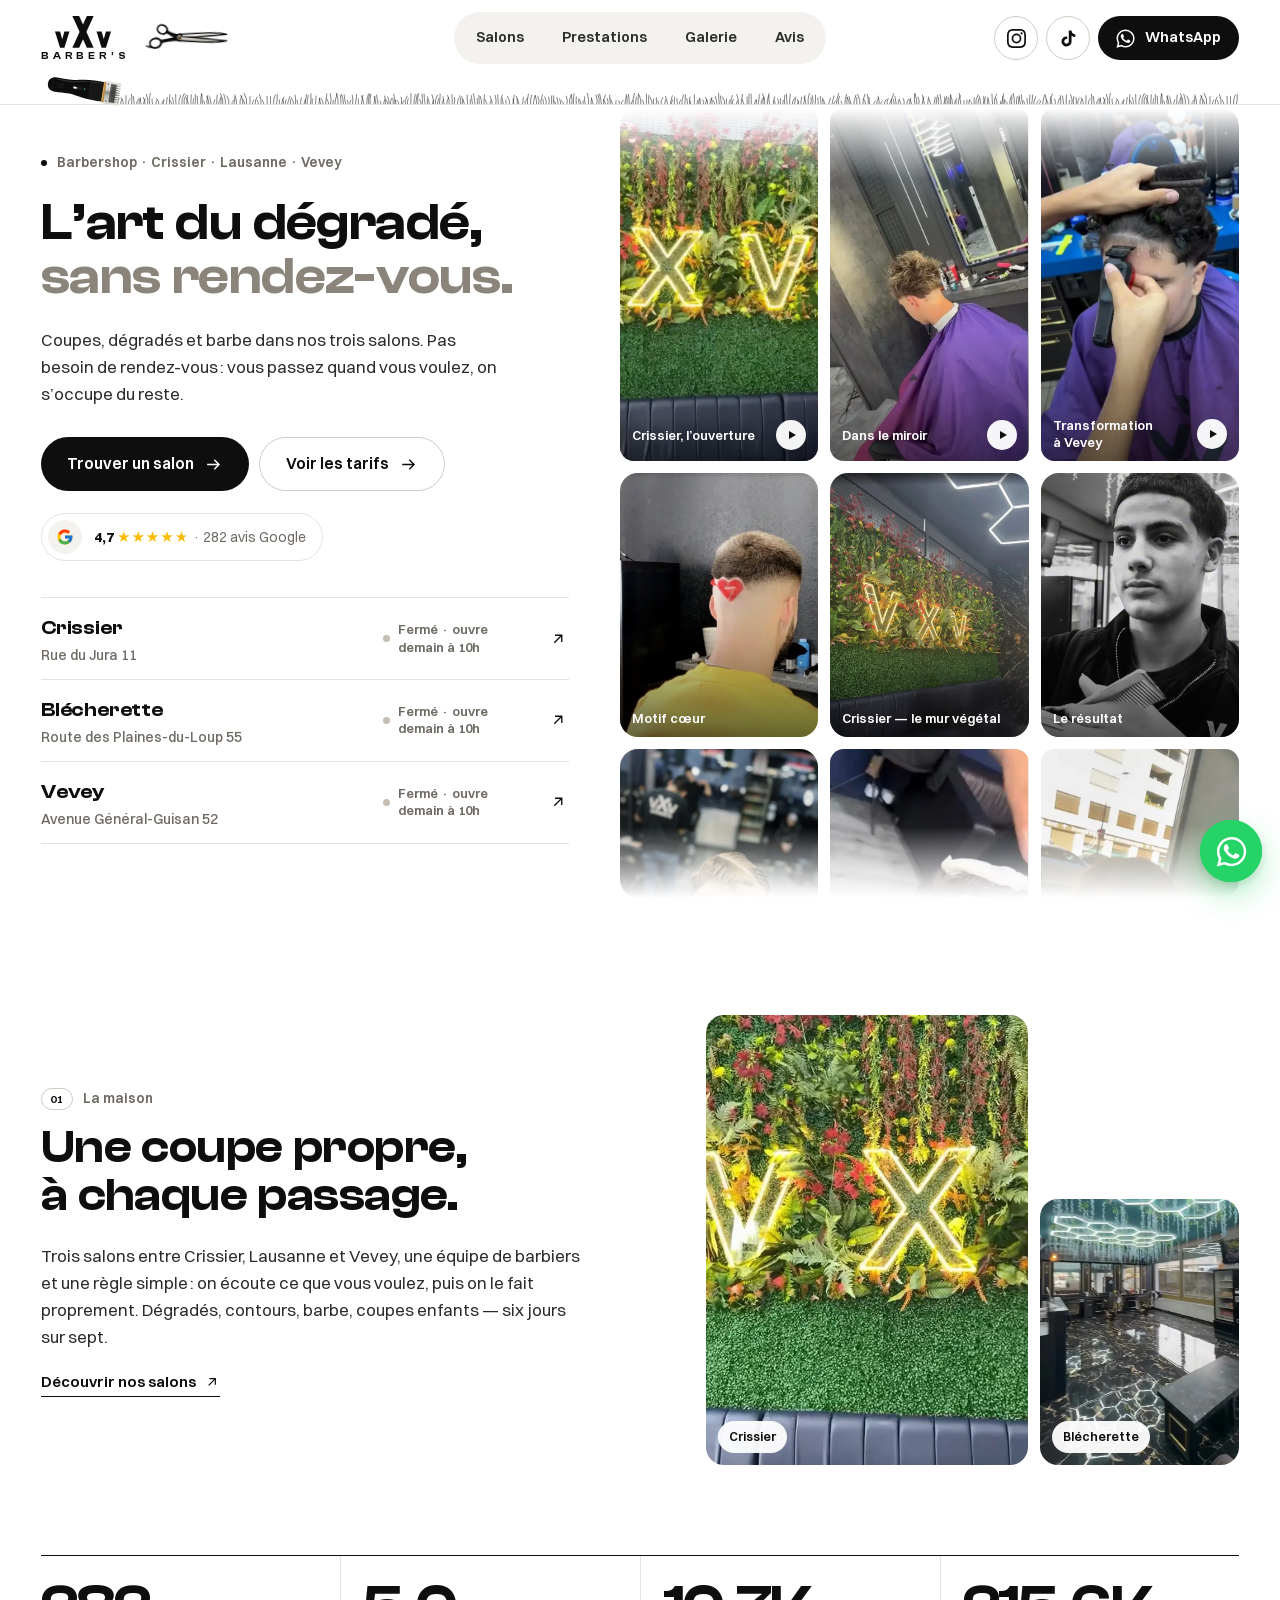
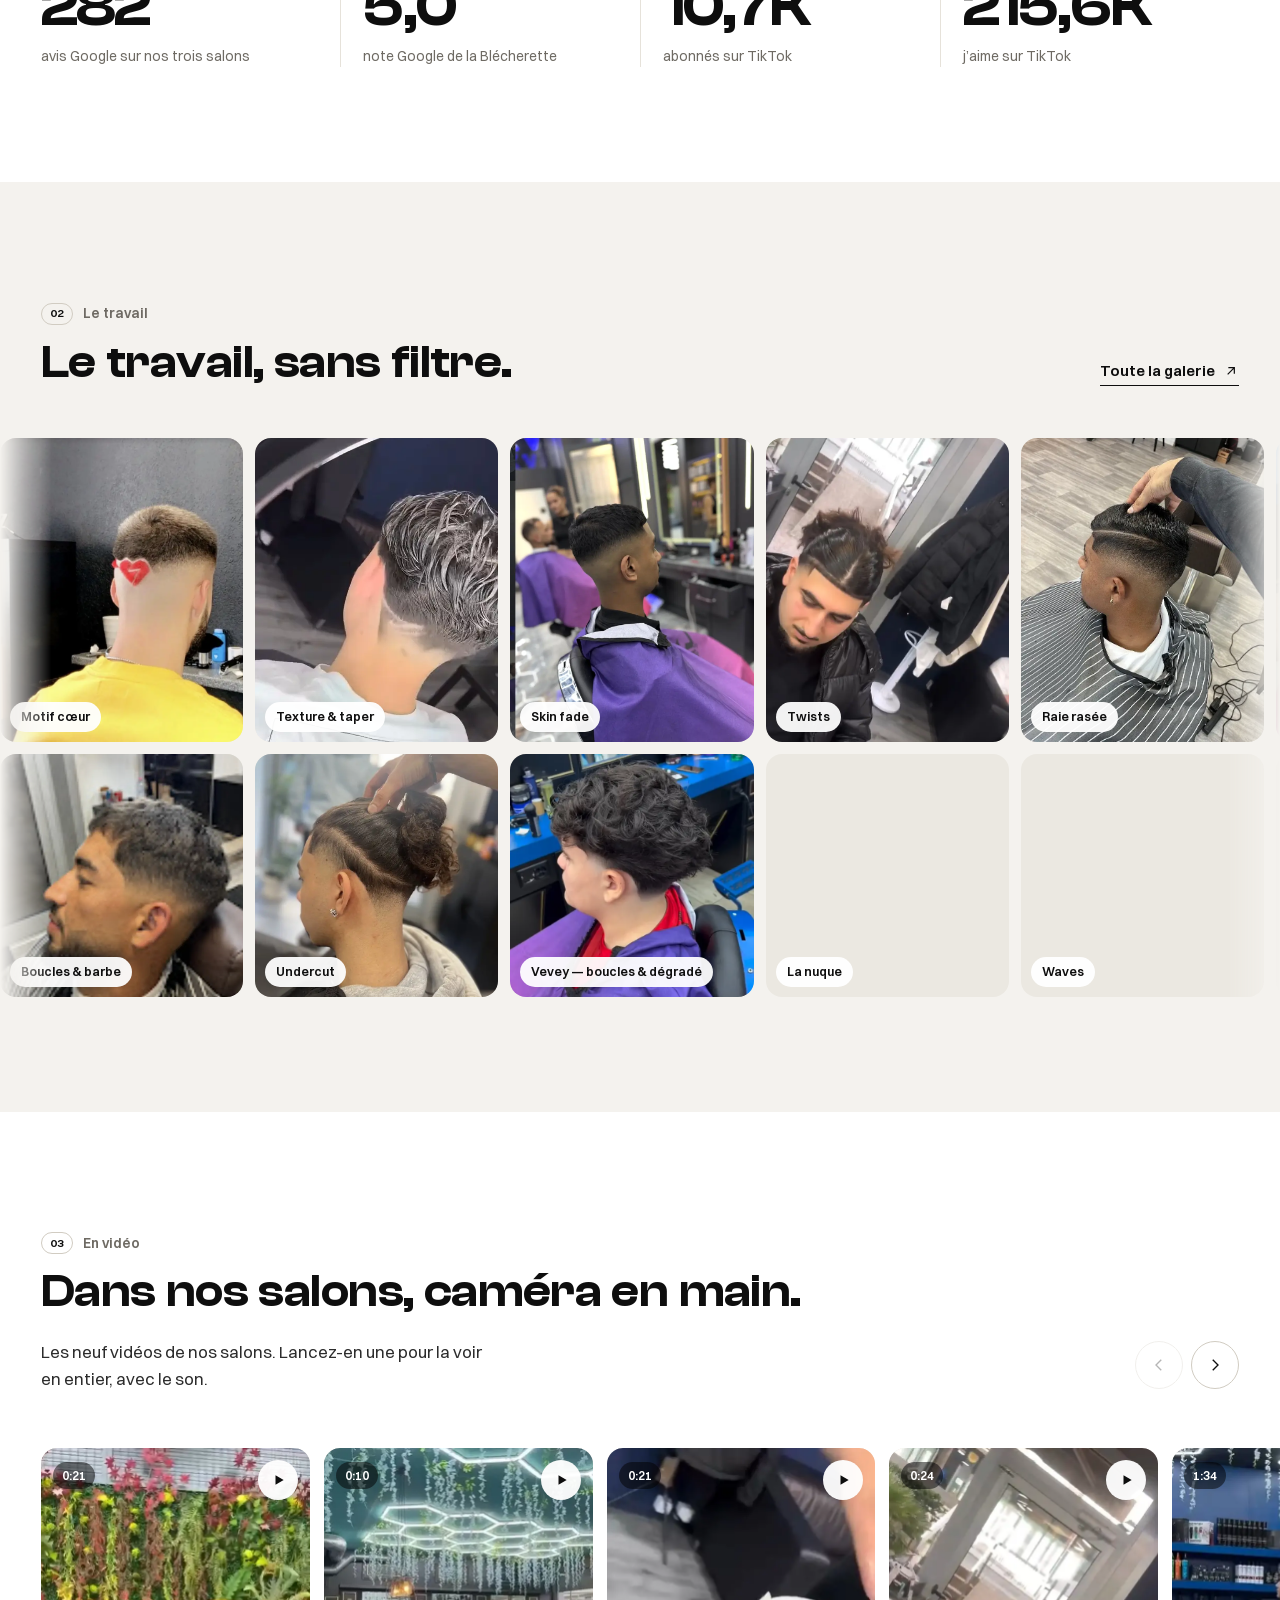
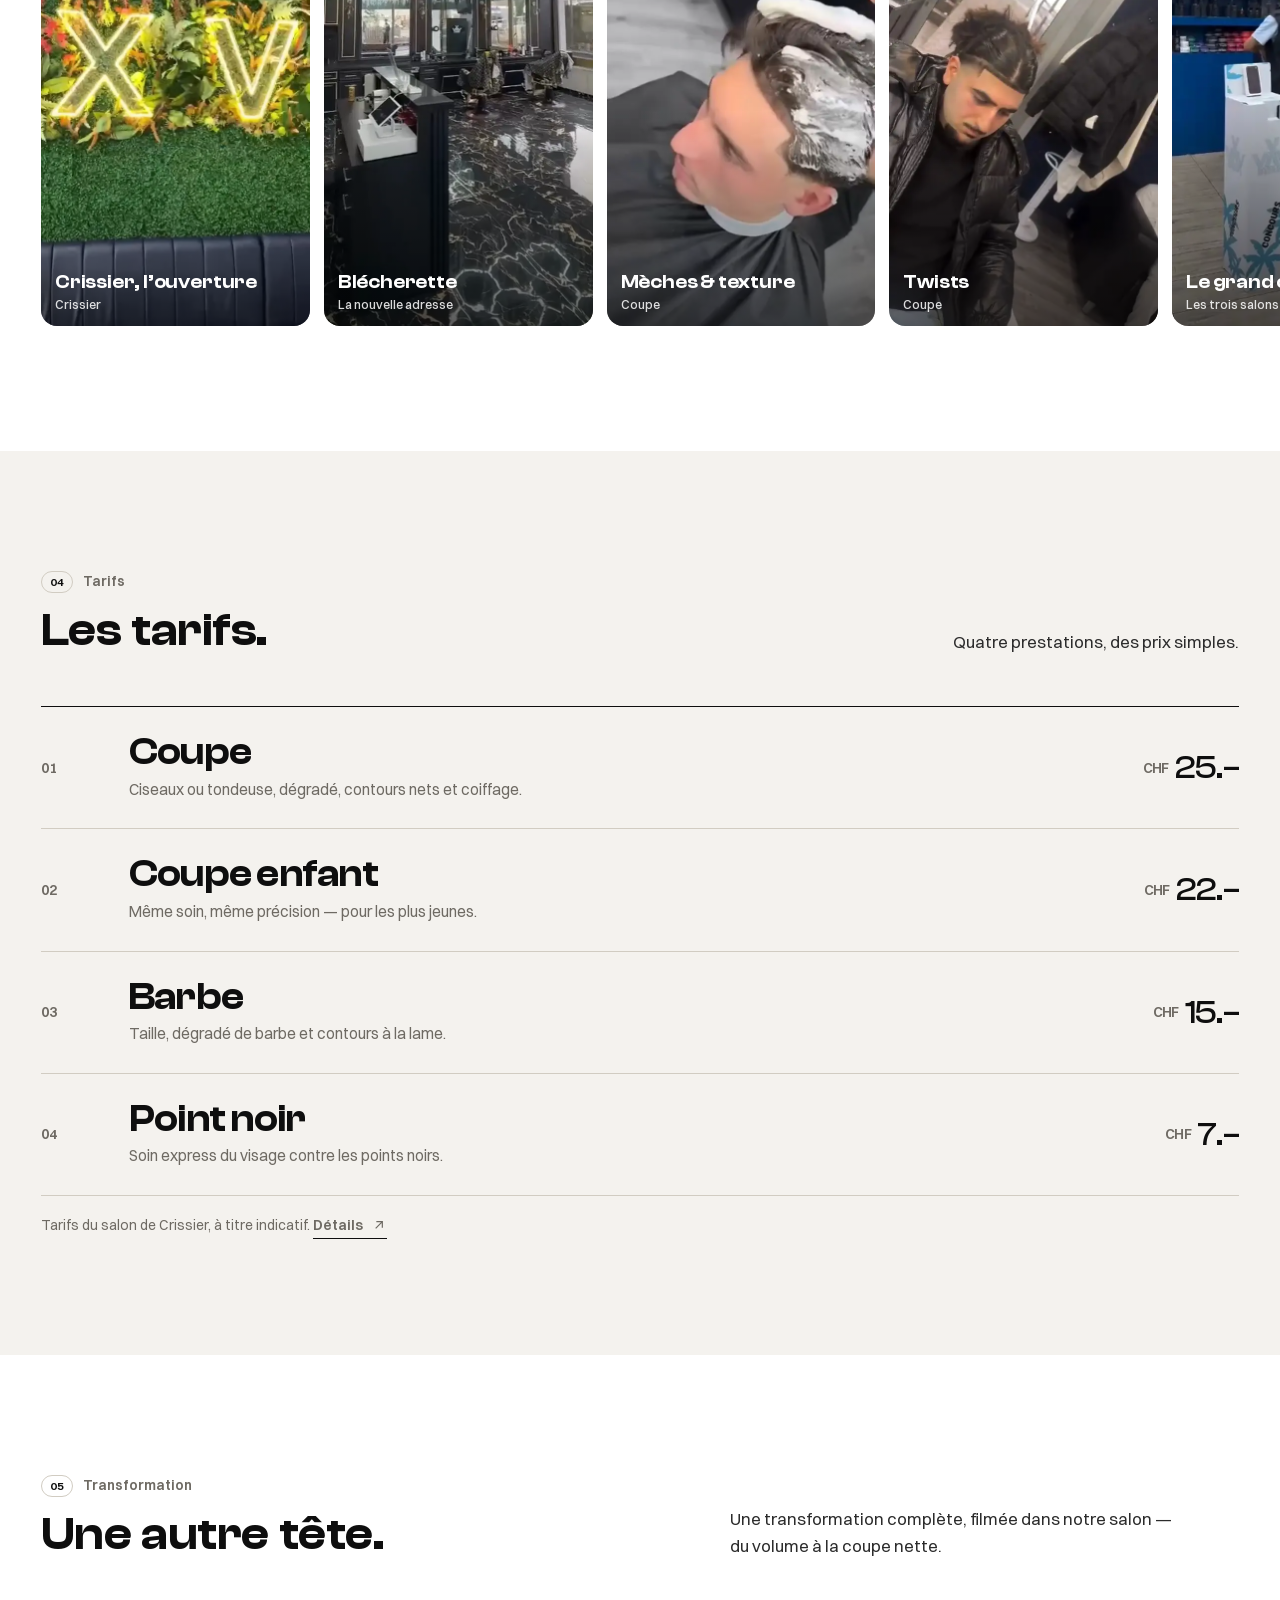
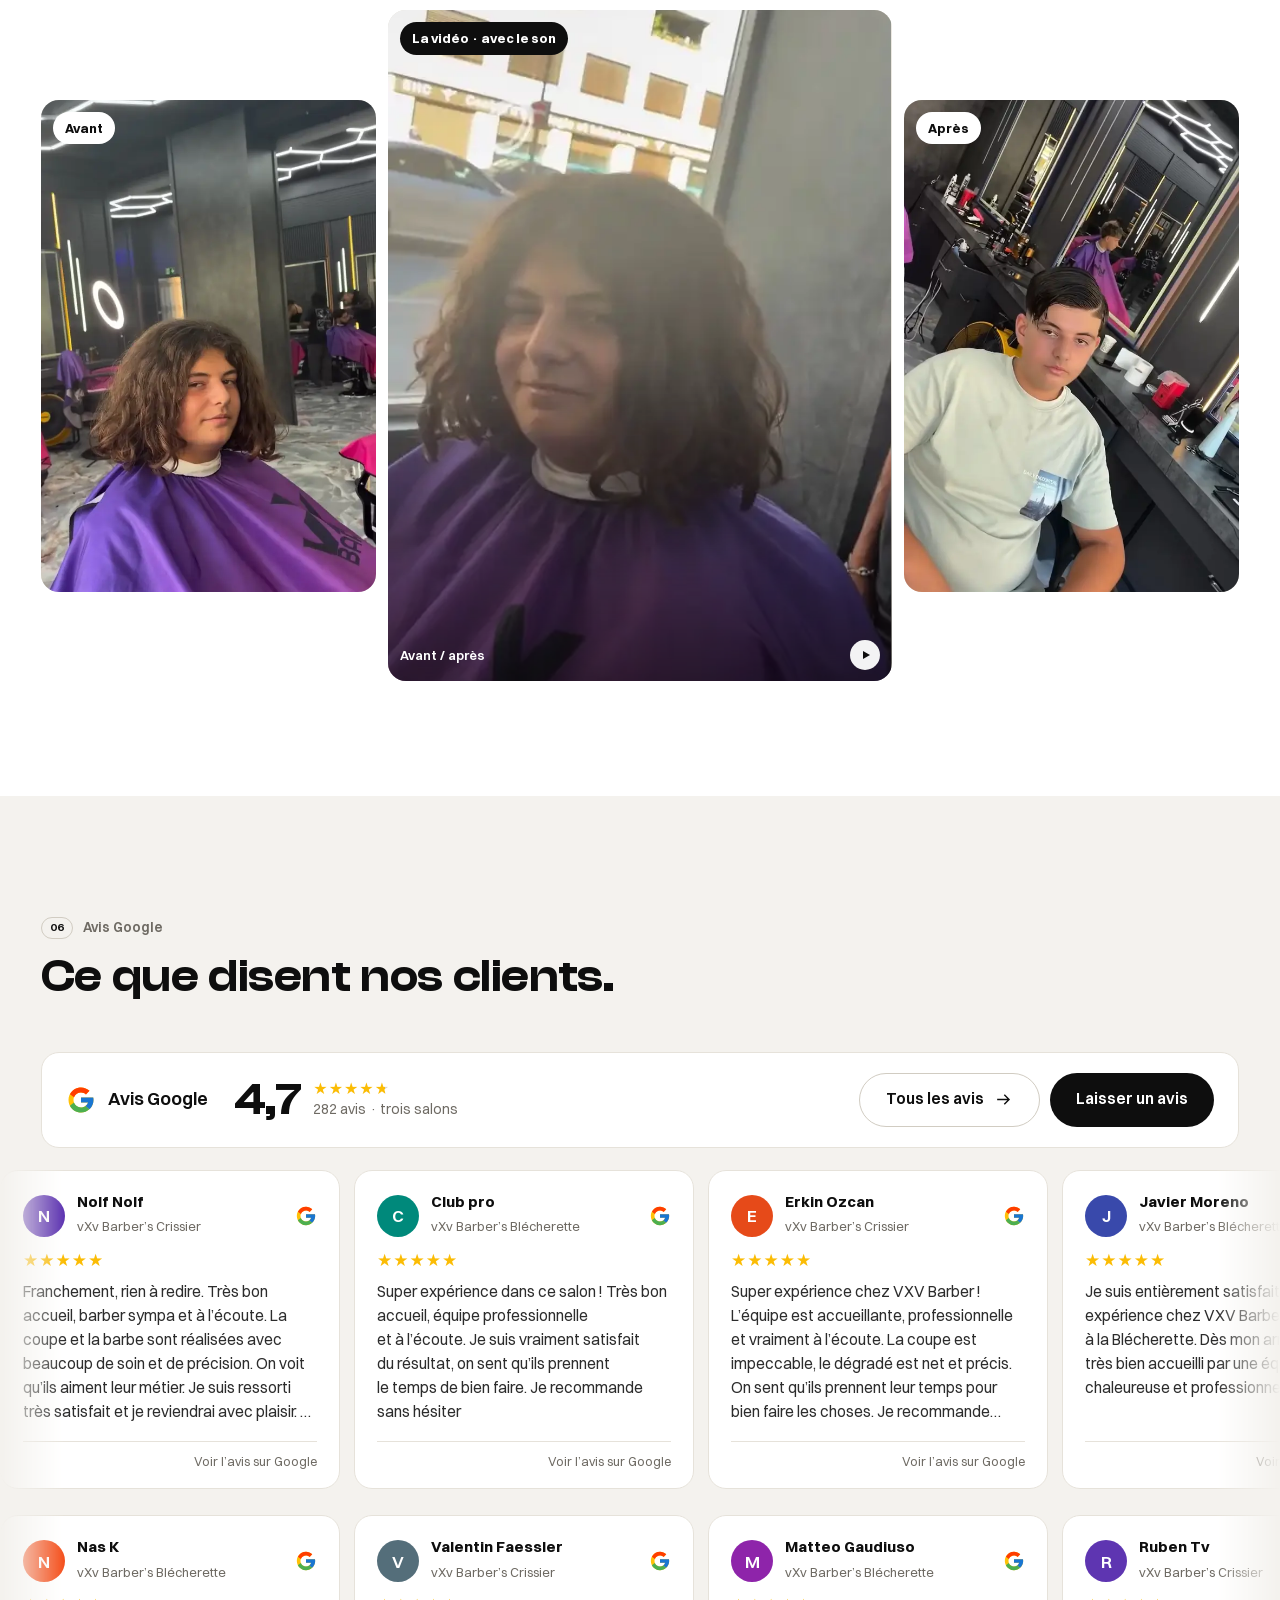
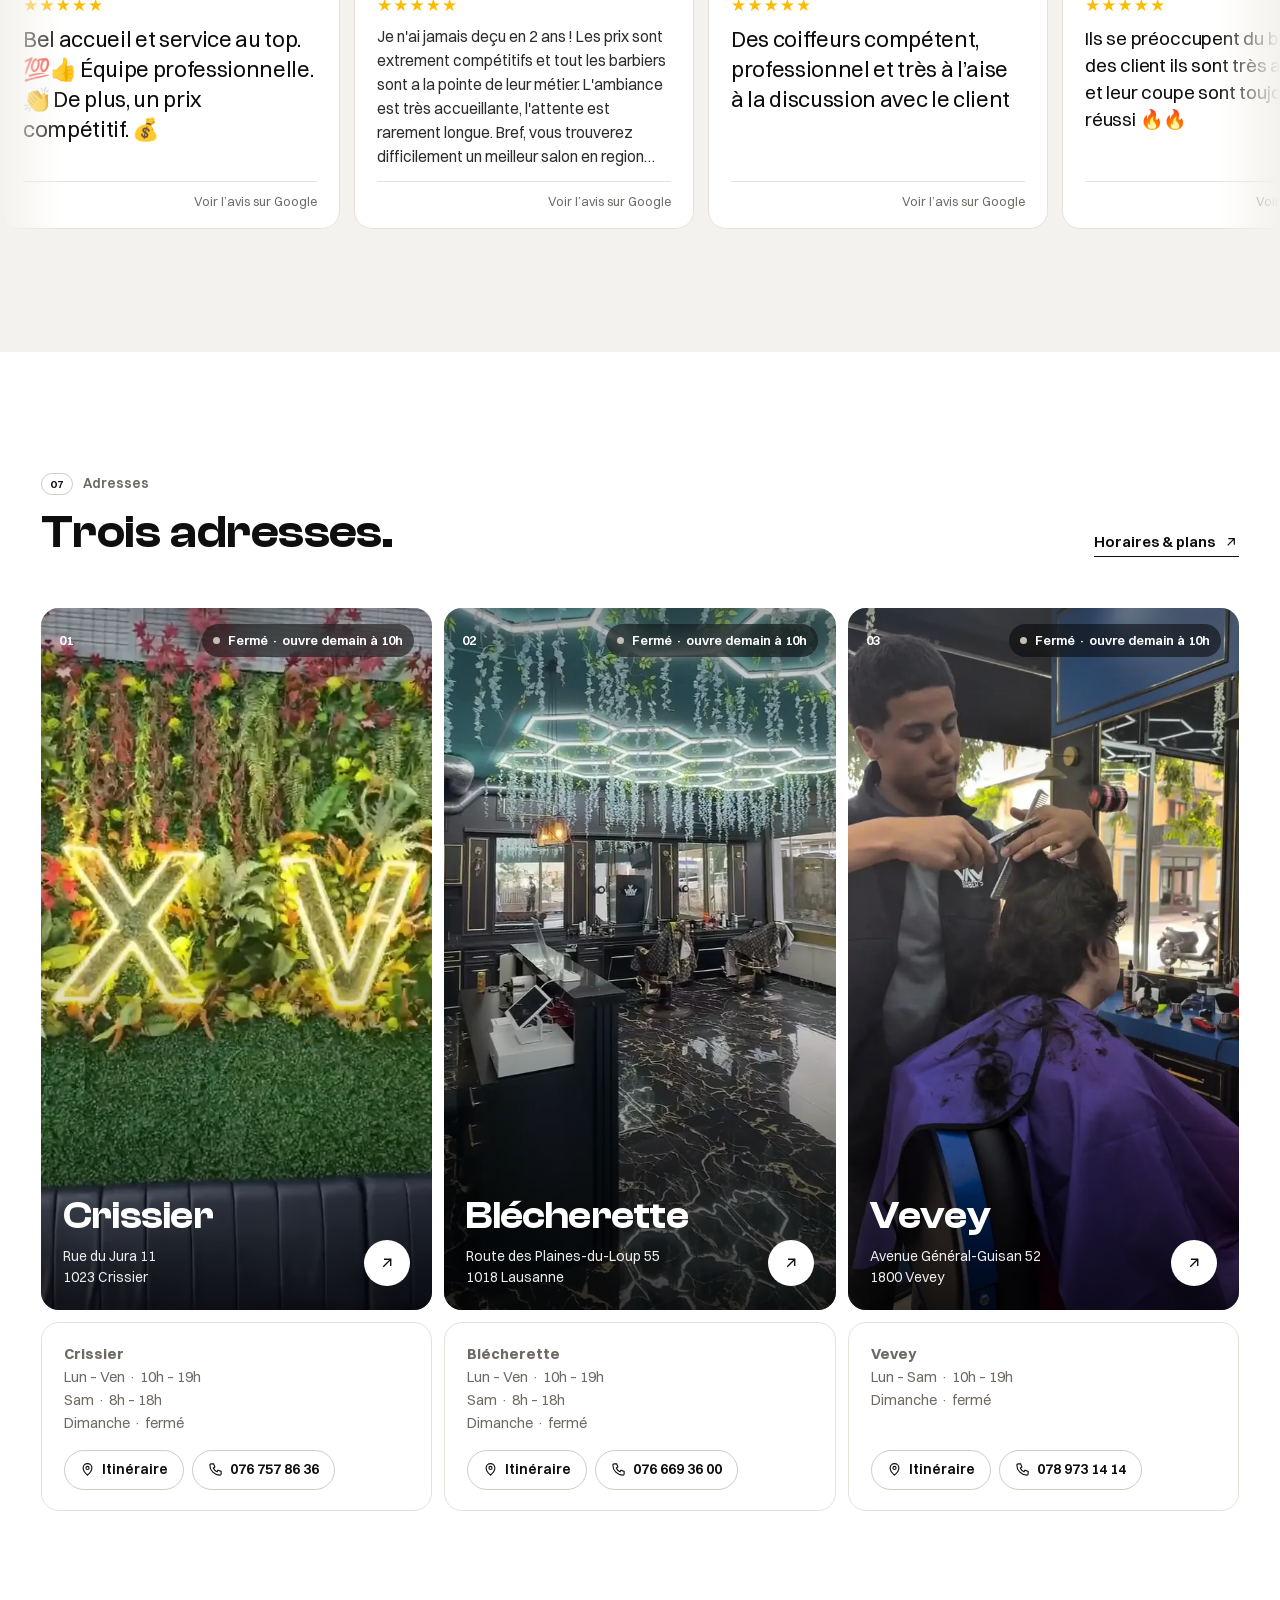
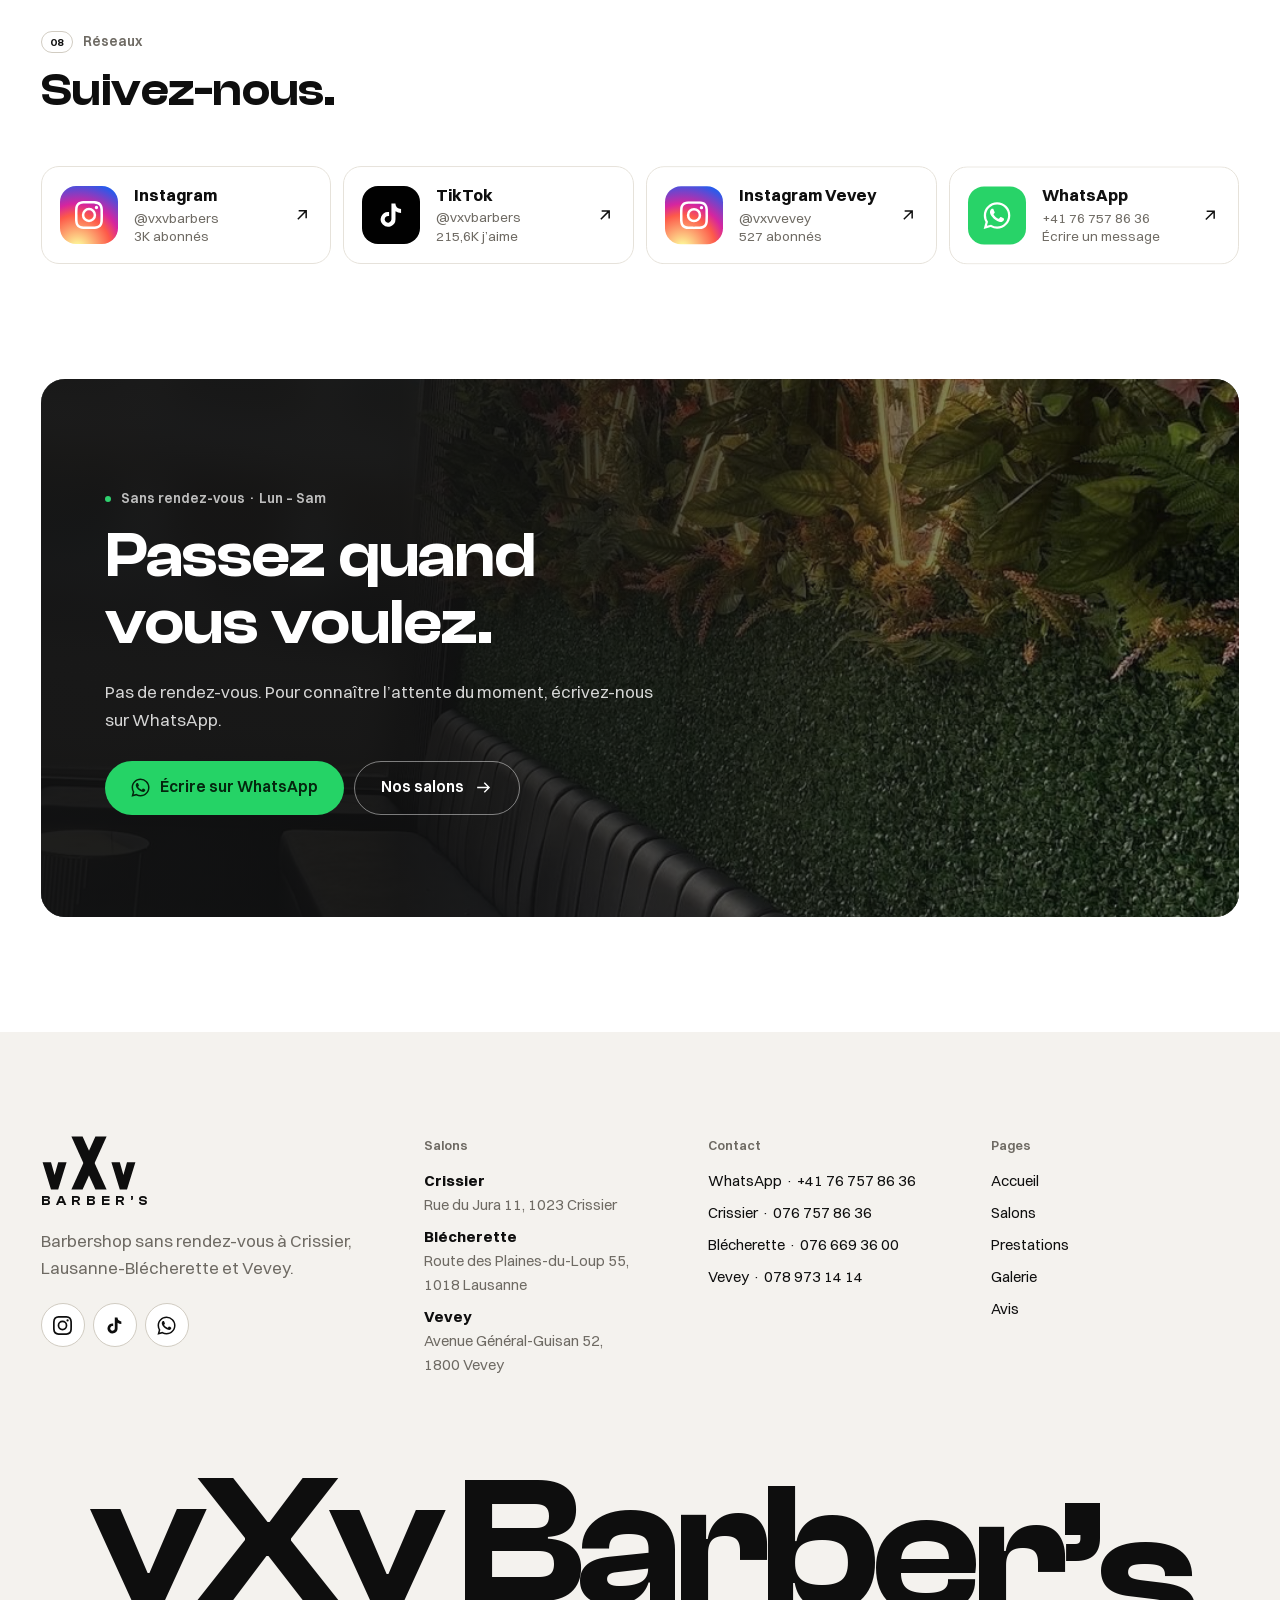
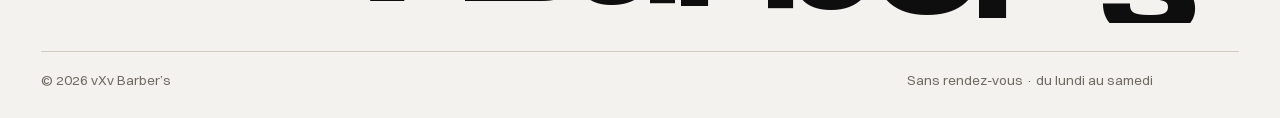
==== commit c44b0e9d: "QA round 2: 64 confirmed fixes (gallery video filter, no load flash, touch-safe marquees, menu after" ====
--- a/docs/index.html
+++ b/docs/index.html
@@ -21,13 +21,14 @@
 <link rel="apple-touch-icon" href="assets/img/apple-touch-icon.png">
 <link rel="preload" href="assets/fonts/clash-display-600.woff2" as="font" type="font/woff2" crossorigin>
 <link rel="preload" href="assets/fonts/switzer-400.woff2" as="font" type="font/woff2" crossorigin>
-<link rel="stylesheet" href="assets/css/fonts.css?v=30">
-<link rel="stylesheet" href="assets/css/site.css?v=30">
-<script>document.documentElement.classList.add("js");(function(p){if(p.slice(-5)===".html"){history.replaceState(null,"",p.slice(-11)==="/index.html"?p.slice(0,-10):p.slice(0,-5)+location.search+location.hash)}})(location.pathname)</script>
+<link rel="preload" href="assets/fonts/switzer-600.woff2" as="font" type="font/woff2" crossorigin>
+<link rel="stylesheet" href="assets/css/fonts.css?v=40">
+<link rel="stylesheet" href="assets/css/site.css?v=40">
+<script>document.documentElement.classList.add("js");if(!matchMedia("(prefers-reduced-motion: reduce)").matches)document.documentElement.classList.add("pre-intro");(function(p){if(p.slice(-5)===".html"){history.replaceState(null,"",p.slice(-11)==="/index.html"?p.slice(0,-10):p.slice(0,-5)+location.search+location.hash)}})(location.pathname)</script>
 <script type="application/ld+json">{"@context": "https://schema.org", "@graph": [{"@type": "Organization", "@id": "https://welcometothenextlevel.github.io/vxvbarbers/#org", "name": "vXv Barber’s", "url": "https://welcometothenextlevel.github.io/vxvbarbers/", "logo": "https://welcometothenextlevel.github.io/vxvbarbers/assets/img/apple-touch-icon.png", "sameAs": ["https://www.instagram.com/vxvbarbers/", "https://www.instagram.com/vxvvevey/", "https://www.tiktok.com/@vxvbarbers"]}, {"@type": "BarberShop", "name": "vXv Barber’s Crissier", "url": "https://welcometothenextlevel.github.io/vxvbarbers/salons#crissier", "image": "https://welcometothenextlevel.github.io/vxvbarbers/assets/img/crissier-salle.jpg", "telephone": "+41767578636", "priceRange": "CHF 7–25", "address": {"@type": "PostalAddress", "streetAddress": "Rue du Jura 11", "postalCode": "1023", "addressLocality": "Crissier", "addressRegion": "VD", "addressCountry": "CH"}, "geo": {"@type": "GeoCoordinates", "latitude": 46.5394724, "longitude": 6.5784301}, "hasMap": "https://maps.google.com/?cid=6474767600733237800", "openingHoursSpecification": [{"@type": "OpeningHoursSpecification", "dayOfWeek": "Monday", "opens": "10:00", "closes": "19:00"}, {"@type": "OpeningHoursSpecification", "dayOfWeek": "Tuesday", "opens": "10:00", "closes": "19:00"}, {"@type": "OpeningHoursSpecification", "dayOfWeek": "Wednesday", "opens": "10:00", "closes": "19:00"}, {"@type": "OpeningHoursSpecification", "dayOfWeek": "Thursday", "opens": "10:00", "closes": "19:00"}, {"@type": "OpeningHoursSpecification", "dayOfWeek": "Friday", "opens": "10:00", "closes": "19:00"}, {"@type": "OpeningHoursSpecification", "dayOfWeek": "Saturday", "opens": "08:00", "closes": "18:00"}], "parentOrganization": {"@id": "https://welcometothenextlevel.github.io/vxvbarbers/#org"}}, {"@type": "BarberShop", "name": "vXv Barber’s Blécherette", "url": "https://welcometothenextlevel.github.io/vxvbarbers/salons#blecherette", "image": "https://welcometothenextlevel.github.io/vxvbarbers/assets/img/blecherette.jpg", "telephone": "+41766693600", "priceRange": "CHF 7–25", "address": {"@type": "PostalAddress", "streetAddress": "Route des Plaines-du-Loup 55", "postalCode": "1018", "addressLocality": "Lausanne", "addressRegion": "VD", "addressCountry": "CH"}, "geo": {"@type": "GeoCoordinates", "latitude": 46.5408039, "longitude": 6.620091}, "hasMap": "https://maps.google.com/?cid=17038360083882138446", "openingHoursSpecification": [{"@type": "OpeningHoursSpecification", "dayOfWeek": "Monday", "opens": "10:00", "closes": "19:00"}, {"@type": "OpeningHoursSpecification", "dayOfWeek": "Tuesday", "opens": "10:00", "closes": "19:00"}, {"@type": "OpeningHoursSpecification", "dayOfWeek": "Wednesday", "opens": "10:00", "closes": "19:00"}, {"@type": "OpeningHoursSpecification", "dayOfWeek": "Thursday", "opens": "10:00", "closes": "19:00"}, {"@type": "OpeningHoursSpecification", "dayOfWeek": "Friday", "opens": "10:00", "closes": "19:00"}, {"@type": "OpeningHoursSpecification", "dayOfWeek": "Saturday", "opens": "08:00", "closes": "18:00"}], "parentOrganization": {"@id": "https://welcometothenextlevel.github.io/vxvbarbers/#org"}}, {"@type": "BarberShop", "name": "vXv Barber’s Vevey", "url": "https://welcometothenextlevel.github.io/vxvbarbers/salons#vevey", "image": "https://welcometothenextlevel.github.io/vxvbarbers/assets/img/vevey-fauteuil.jpg", "telephone": "+41789731414", "priceRange": "CHF 7–25", "address": {"@type": "PostalAddress", "streetAddress": "Avenue Général-Guisan 52", "postalCode": "1800", "addressLocality": "Vevey", "addressRegion": "VD", "addressCountry": "CH"}, "geo": {"@type": "GeoCoordinates", "latitude": 46.4663417, "longitude": 6.8373042}, "hasMap": "https://maps.google.com/?cid=16263568392523329251", "openingHoursSpecification": [{"@type": "OpeningHoursSpecification", "dayOfWeek": "Monday", "opens": "10:00", "closes": "19:00"}, {"@type": "OpeningHoursSpecification", "dayOfWeek": "Tuesday", "opens": "10:00", "closes": "19:00"}, {"@type": "OpeningHoursSpecification", "dayOfWeek": "Wednesday", "opens": "10:00", "closes": "19:00"}, {"@type": "OpeningHoursSpecification", "dayOfWeek": "Thursday", "opens": "10:00", "closes": "19:00"}, {"@type": "OpeningHoursSpecification", "dayOfWeek": "Friday", "opens": "10:00", "closes": "19:00"}, {"@type": "OpeningHoursSpecification", "dayOfWeek": "Saturday", "opens": "10:00", "closes": "19:00"}], "parentOrganization": {"@id": "https://welcometothenextlevel.github.io/vxvbarbers/#org"}}]}</script>
 </head>
 <body>
-<a class="skip" href="#main">Aller au contenu</a>
+<a class="skip" href="#main">Aller au contenu</a>
 <header class="hdr"><div class="wrap hdr-in">
 <div class="hdr-l"><a class="logo" href="./" aria-label="vXv Barber’s — accueil"><svg viewBox="0 0 120 70" aria-hidden="true"><polygon points="2,34 12.5,34 17,50 21.5,34 32,34 21.5,68 12.5,68"/><polygon points="38,2 52,2 82,68 68,68"/><polygon points="68,2 82,2 52,68 38,68"/><polygon points="88,34 98.5,34 103,50 107.5,34 118,34 107.5,68 98.5,68"/></svg><span>BARBER’S</span></a><span class="scis"><svg aria-hidden="true" focusable="false" xmlns="http://www.w3.org/2000/svg" viewBox="0 0 160 80" data-pivot="66 40"><defs><linearGradient id="scA-steel" x1="0" y1="0" x2="0" y2="1"><stop offset="0" stop-color="#f4f2ee"/><stop offset="0.4" stop-color="#e9e7e2"/><stop offset="0.6" stop-color="#cfcac0"/><stop offset="1" stop-color="#bdb8ae"/></linearGradient></defs><g id="sc-a" style="transform-box:view-box;transform-origin:66px 40px"><path fill="#0d0d0d" d="M29.92 42.36C40 40.86 51 39.6 60.83 37.37L66 45.8C55 45.8 41 45.3 31.16 48.73Z"/><path fill="#0d0d0d" d="M20.05 56.17L15.11 56.72C11.4 55.22 6.4 55.3 2.5 51.9A1.4 1.4 0 0 1 4.45 50.55C6.5 52.3 9.3 52.7 10.6 51.32L12.42 53.56Z"/><path fill="#0d0d0d" fill-rule="evenodd" d="M8.83 49.77A12.4 10.3 -11 1 1 33.17 45.03A12.4 10.3 -11 1 1 8.83 49.77ZM11.77 49.19A9 7 -11 1 0 29.44 45.76A9 7 -11 1 0 11.77 49.19Z"/><path fill="url(#scA-steel)" stroke="#0d0d0d" stroke-width="2.5" stroke-linejoin="round" d="M66 34.2C104 33.9 138 34.9 154 40L71.32 42.3A5.8 5.8 0 1 1 66 34.2Z"/><path fill="none" stroke="#0d0d0d" stroke-opacity="0.22" stroke-width="0.6" stroke-linecap="round" d="M78.94 39.99L122.94 38.76"/></g><g id="sc-b" style="transform-box:view-box;transform-origin:66px 40px"><path fill="#0d0d0d" d="M42.33 27.7C48 31.6 58 34.2 66 34.2L60.98 42.9C54 40.6 46.5 36.2 40.1 33.22Z"/><path fill="#0d0d0d" fill-rule="evenodd" d="M23.39 23.25A10.8 9.5 22 1 1 43.41 31.35A10.8 9.5 22 1 1 23.39 23.25ZM25.98 24.3A7.7 6.4 22 1 0 40.26 30.07A7.7 6.4 22 1 0 25.98 24.3Z"/><path fill="url(#scA-steel)" stroke="#0d0d0d" stroke-width="2.5" stroke-linejoin="round" d="M66 45.8C104 46.1 138 45.1 154 40L71.32 37.7A5.8 5.8 0 1 0 66 45.8Z"/><path fill="none" stroke="#0d0d0d" stroke-opacity="0.22" stroke-width="0.6" stroke-linecap="round" d="M78.94 40.01L122.94 41.24"/></g><g id="sc-pivot"><circle cx="66" cy="40" r="3.5" fill="#0d0d0d"/><circle cx="66" cy="40" r="2.15" fill="#b88a3e"/><path d="M64.65 41.35L67.35 38.65" stroke="#0d0d0d" stroke-width="0.7" stroke-linecap="round"/></g></svg>
 </span></div>
@@ -83,23 +84,23 @@
 
 <section class="hero"><div class="wrap hero-grid">
 <div class="hero-text">
-<span class="kicker" data-in><span class="dot"></span>Barbershop · Crissier · Lausanne · Vevey</span>
-<h1 class="h h-1 hero-h1">L’art du dégradé,<br><span class="soft">sans <span class="nw">rendez-vous.</span></span></h1>
-<p class="lead" data-in>Coupes, dégradés et barbe dans nos trois salons. Pas besoin de <span class="nw">rendez-vous</span> : vous passez quand vous voulez, on s’occupe du reste.</p>
-<div class="hero-cta" data-in><a class="btn btn-ink" href="salons">Trouver un salon <svg class="arr" viewBox="0 0 24 24" fill="none" stroke="currentColor" stroke-width="1.8" aria-hidden="true"><path d="M4 12h15M13 6l6 6-6 6"/></svg></a><a class="btn btn-wa" href="https://wa.me/41767578636?text=Bonjour%20vXv%2C%20" target="_blank" rel="noopener"><svg class="fi" viewBox="0 0 24 24" aria-hidden="true"><path d="M17.47 14.38c-.3-.15-1.76-.87-2.03-.97-.27-.1-.47-.15-.67.15-.2.3-.77.97-.94 1.17-.17.2-.35.22-.64.07-.3-.15-1.26-.46-2.4-1.48-.89-.79-1.49-1.77-1.66-2.07-.17-.3-.02-.46.13-.6.13-.13.3-.35.45-.52.15-.17.2-.3.3-.5.1-.2.05-.37-.03-.52-.07-.15-.67-1.62-.92-2.22-.24-.58-.49-.5-.67-.51h-.57c-.2 0-.52.07-.8.37-.27.3-1.04 1.02-1.04 2.48s1.07 2.88 1.21 3.08c.15.2 2.1 3.2 5.08 4.49.71.31 1.26.49 1.69.63.71.22 1.36.19 1.87.12.57-.09 1.76-.72 2.01-1.41.25-.7.25-1.29.17-1.41-.07-.13-.27-.2-.57-.35zM12.05 21.5h-.01a9.4 9.4 0 0 1-4.8-1.31l-.34-.2-3.56.93.95-3.47-.22-.36a9.42 9.42 0 0 1-1.44-5.02c0-5.2 4.24-9.44 9.45-9.44a9.38 9.38 0 0 1 6.68 2.77 9.38 9.38 0 0 1 2.76 6.68c0 5.21-4.24 9.44-9.44 9.44zm8.04-17.48A11.3 11.3 0 0 0 12.05.7C5.79.7.69 5.8.69 12.07c0 2 .52 3.96 1.52 5.68L.6 23.6l6-1.57a11.33 11.33 0 0 0 5.44 1.38h.01c6.26 0 11.36-5.1 11.36-11.36 0-3.04-1.18-5.89-3.32-8.03z"/></svg> WhatsApp</a></div>
-<div class="gb" data-in><a class="gbadge" href="avis"><span class="g"><svg viewBox="0 0 48 48" aria-hidden="true"><path fill="#FFC107" d="M43.6 20.1H42V20H24v8h11.3C33.7 32.7 29.2 36 24 36c-6.6 0-12-5.4-12-12s5.4-12 12-12c3.1 0 5.8 1.2 7.9 3l5.7-5.7C34 6.1 29.3 4 24 4 12.9 4 4 12.9 4 24s8.9 20 20 20 20-8.9 20-20c0-1.3-.1-2.6-.4-3.9z"/><path fill="#FF3D00" d="m6.3 14.7 6.6 4.8C14.7 15.1 19 12 24 12c3.1 0 5.8 1.2 7.9 3l5.7-5.7C34 6.1 29.3 4 24 4 16.3 4 9.7 8.3 6.3 14.7z"/><path fill="#4CAF50" d="M24 44c5.2 0 9.9-2 13.4-5.2l-6.2-5.2C29.2 35.1 26.7 36 24 36c-5.2 0-9.6-3.3-11.3-7.9l-6.5 5C9.5 39.6 16.2 44 24 44z"/><path fill="#1976D2" d="M43.6 20.1H42V20H24v8h11.3c-.8 2.2-2.2 4.2-4.1 5.6l6.2 5.2C37 39.2 44 34 44 24c0-1.3-.1-2.6-.4-3.9z"/></svg></span><span><b>4,7</b> <span class="stars" role="img" aria-label="Note 4,7 sur 5" style="--p:94%">★★★★★</span> <span class="muted">· 282 avis Google</span></span></a></div>
-<div class="live" data-in><a href="salons#crissier" data-hours='[null, ["10:00", "19:00"], ["10:00", "19:00"], ["10:00", "19:00"], ["10:00", "19:00"], ["10:00", "19:00"], ["08:00", "18:00"]]'><b>Crissier<small>Rue du Jura 11</small></b><span class="status" data-status>Horaires</span><svg viewBox="0 0 24 24" fill="none" stroke="currentColor" stroke-width="1.8" aria-hidden="true"><path d="M7 17 17 7M8 7h9v9"/></svg></a><a href="salons#blecherette" data-hours='[null, ["10:00", "19:00"], ["10:00", "19:00"], ["10:00", "19:00"], ["10:00", "19:00"], ["10:00", "19:00"], ["08:00", "18:00"]]'><b>Blécherette<small>Route des <span class="nw">Plaines-du-Loup</span> 55</small></b><span class="status" data-status>Horaires</span><svg viewBox="0 0 24 24" fill="none" stroke="currentColor" stroke-width="1.8" aria-hidden="true"><path d="M7 17 17 7M8 7h9v9"/></svg></a><a href="salons#vevey" data-hours='[null, ["10:00", "19:00"], ["10:00", "19:00"], ["10:00", "19:00"], ["10:00", "19:00"], ["10:00", "19:00"], ["10:00", "19:00"]]'><b>Vevey<small>Avenue <span class="nw">Général-Guisan</span> 52</small></b><span class="status" data-status>Horaires</span><svg viewBox="0 0 24 24" fill="none" stroke="currentColor" stroke-width="1.8" aria-hidden="true"><path d="M7 17 17 7M8 7h9v9"/></svg></a></div>
-</div>
-<div class="wall" aria-label="Nos vidéos"><div class="wcol"><div class="wtrack" style="--dur:64s"><button type="button" class="wcard" data-video="assets/video/full/crissier.mp4" data-title="Crissier, l’ouverture" data-meta="Crissier" data-poster="assets/img/v-crissier.jpg" aria-label="Lire la vidéo : Crissier, l’ouverture"><video data-auto muted loop playsinline preload="none" poster="assets/img/v-crissier.jpg" data-src="assets/video/loop/crissier.mp4"></video><span class="lbl"><span class="t">Crissier, l’ouverture</span><span class="play"><svg viewBox="0 0 24 24" aria-hidden="true"><path d="M6 4l14 8-14 8z"/></svg></span></span></button><a class="wcard ph" href="galerie" tabindex="-1"><picture><source type="image/webp" srcset="assets/img/coupe-coeur.webp"><img src="assets/img/coupe-coeur.jpg" alt="Motif cœur" width="934" height="875" decoding="async"></picture><span class="lbl"><span class="t">Motif cœur</span></span></a><button type="button" class="wcard" data-video="assets/video/full/concours.mp4" data-title="Le grand concours" data-meta="Les trois salons" data-poster="assets/img/v-concours.jpg" aria-label="Lire la vidéo : Le grand concours"><video data-auto muted loop playsinline preload="none" poster="assets/img/v-concours.jpg" data-src="assets/video/loop/concours.mp4"></video><span class="lbl"><span class="t">Le grand concours</span><span class="play"><svg viewBox="0 0 24 24" aria-hidden="true"><path d="M6 4l14 8-14 8z"/></svg></span></span></button><a class="wcard ph" href="galerie" tabindex="-1"><picture><source type="image/webp" srcset="assets/img/coupe-skin.webp"><img src="assets/img/coupe-skin.jpg" alt="Skin fade" width="887" height="1100" decoding="async"></picture><span class="lbl"><span class="t">Skin fade</span></span></a><button type="button" class="wcard" aria-hidden="true" tabindex="-1" data-video="assets/video/full/crissier.mp4" data-title="Crissier, l’ouverture" data-meta="Crissier" data-poster="assets/img/v-crissier.jpg" aria-label="Lire la vidéo : Crissier, l’ouverture"><video data-auto muted loop playsinline preload="none" poster="assets/img/v-crissier.jpg" data-src="assets/video/loop/crissier.mp4"></video><span class="lbl"><span class="t">Crissier, l’ouverture</span><span class="play"><svg viewBox="0 0 24 24" aria-hidden="true"><path d="M6 4l14 8-14 8z"/></svg></span></span></button><a class="wcard ph" href="galerie" aria-hidden="true" tabindex="-1"><picture><source type="image/webp" srcset="assets/img/coupe-coeur.webp"><img src="assets/img/coupe-coeur.jpg" alt="" width="934" height="875" decoding="async"></picture><span class="lbl"><span class="t">Motif cœur</span></span></a><button type="button" class="wcard" aria-hidden="true" tabindex="-1" data-video="assets/video/full/concours.mp4" data-title="Le grand concours" data-meta="Les trois salons" data-poster="assets/img/v-concours.jpg" aria-label="Lire la vidéo : Le grand concours"><video data-auto muted loop playsinline preload="none" poster="assets/img/v-concours.jpg" data-src="assets/video/loop/concours.mp4"></video><span class="lbl"><span class="t">Le grand concours</span><span class="play"><svg viewBox="0 0 24 24" aria-hidden="true"><path d="M6 4l14 8-14 8z"/></svg></span></span></button><a class="wcard ph" href="galerie" aria-hidden="true" tabindex="-1"><picture><source type="image/webp" srcset="assets/img/coupe-skin.webp"><img src="assets/img/coupe-skin.jpg" alt="" width="887" height="1100" decoding="async"></picture><span class="lbl"><span class="t">Skin fade</span></span></a></div></div><div class="wcol"><div class="wtrack" style="--dur:72s"><button type="button" class="wcard" data-video="assets/video/full/miroir.mp4" data-title="Dans le miroir" data-meta="Coupe" data-poster="assets/img/v-miroir.jpg" aria-label="Lire la vidéo : Dans le miroir"><video data-auto muted loop playsinline preload="none" poster="assets/img/v-miroir.jpg" data-src="assets/video/loop/miroir.mp4"></video><span class="lbl"><span class="t">Dans le miroir</span><span class="play"><svg viewBox="0 0 24 24" aria-hidden="true"><path d="M6 4l14 8-14 8z"/></svg></span></span></button><a class="wcard ph" href="galerie" tabindex="-1"><picture><source type="image/webp" srcset="assets/img/mur-vegetal.webp"><img src="assets/img/mur-vegetal.jpg" alt="Crissier — le mur végétal" width="1252" height="1500" decoding="async"></picture><span class="lbl"><span class="t">Crissier — le mur végétal</span></span></a><button type="button" class="wcard" data-video="assets/video/full/texture.mp4" data-title="Mèches &amp; texture" data-meta="Coupe" data-poster="assets/img/v-texture.jpg" aria-label="Lire la vidéo : Mèches &amp; texture"><video data-auto muted loop playsinline preload="none" poster="assets/img/v-texture.jpg" data-src="assets/video/loop/texture.mp4"></video><span class="lbl"><span class="t">Mèches &amp; texture</span><span class="play"><svg viewBox="0 0 24 24" aria-hidden="true"><path d="M6 4l14 8-14 8z"/></svg></span></span></button><button type="button" class="wcard" data-video="assets/video/full/blecherette.mp4" data-title="Blécherette, la nouvelle adresse" data-meta="Blécherette" data-poster="assets/img/v-blecherette.jpg" aria-label="Lire la vidéo : Blécherette, la nouvelle adresse"><video data-auto muted loop playsinline preload="none" poster="assets/img/v-blecherette.jpg" data-src="assets/video/loop/blecherette.mp4"></video><span class="lbl"><span class="t">Blécherette, la nouvelle adresse</span><span class="play"><svg viewBox="0 0 24 24" aria-hidden="true"><path d="M6 4l14 8-14 8z"/></svg></span></span></button><button type="button" class="wcard" aria-hidden="true" tabindex="-1" data-video="assets/video/full/miroir.mp4" data-title="Dans le miroir" data-meta="Coupe" data-poster="assets/img/v-miroir.jpg" aria-label="Lire la vidéo : Dans le miroir"><video data-auto muted loop playsinline preload="none" poster="assets/img/v-miroir.jpg" data-src="assets/video/loop/miroir.mp4"></video><span class="lbl"><span class="t">Dans le miroir</span><span class="play"><svg viewBox="0 0 24 24" aria-hidden="true"><path d="M6 4l14 8-14 8z"/></svg></span></span></button><a class="wcard ph" href="galerie" aria-hidden="true" tabindex="-1"><picture><source type="image/webp" srcset="assets/img/mur-vegetal.webp"><img src="assets/img/mur-vegetal.jpg" alt="" width="1252" height="1500" decoding="async"></picture><span class="lbl"><span class="t">Crissier — le mur végétal</span></span></a><button type="button" class="wcard" aria-hidden="true" tabindex="-1" data-video="assets/video/full/texture.mp4" data-title="Mèches &amp; texture" data-meta="Coupe" data-poster="assets/img/v-texture.jpg" aria-label="Lire la vidéo : Mèches &amp; texture"><video data-auto muted loop playsinline preload="none" poster="assets/img/v-texture.jpg" data-src="assets/video/loop/texture.mp4"></video><span class="lbl"><span class="t">Mèches &amp; texture</span><span class="play"><svg viewBox="0 0 24 24" aria-hidden="true"><path d="M6 4l14 8-14 8z"/></svg></span></span></button><button type="button" class="wcard" aria-hidden="true" tabindex="-1" data-video="assets/video/full/blecherette.mp4" data-title="Blécherette, la nouvelle adresse" data-meta="Blécherette" data-poster="assets/img/v-blecherette.jpg" aria-label="Lire la vidéo : Blécherette, la nouvelle adresse"><video data-auto muted loop playsinline preload="none" poster="assets/img/v-blecherette.jpg" data-src="assets/video/loop/blecherette.mp4"></video><span class="lbl"><span class="t">Blécherette, la nouvelle adresse</span><span class="play"><svg viewBox="0 0 24 24" aria-hidden="true"><path d="M6 4l14 8-14 8z"/></svg></span></span></button></div></div><div class="wcol"><div class="wtrack" style="--dur:80s"><button type="button" class="wcard" data-video="assets/video/full/vevey.mp4" data-title="Transformation à Vevey" data-meta="Vevey" data-poster="assets/img/v-vevey.jpg" aria-label="Lire la vidéo : Transformation à Vevey"><video data-auto muted loop playsinline preload="none" poster="assets/img/v-vevey.jpg" data-src="assets/video/loop/vevey.mp4"></video><span class="lbl"><span class="t">Transformation à Vevey</span><span class="play"><svg viewBox="0 0 24 24" aria-hidden="true"><path d="M6 4l14 8-14 8z"/></svg></span></span></button><a class="wcard ph" href="galerie" tabindex="-1"><picture><source type="image/webp" srcset="assets/img/portrait-nb.webp"><img src="assets/img/portrait-nb.jpg" alt="Le résultat" width="720" height="1024" decoding="async"></picture><span class="lbl"><span class="t">Le résultat</span></span></a><button type="button" class="wcard" data-video="assets/video/full/transfo.mp4" data-title="Avant / après" data-meta="Transformation" data-poster="assets/img/v-transfo.jpg" aria-label="Lire la vidéo : Avant / après"><video data-auto muted loop playsinline preload="none" poster="assets/img/v-transfo.jpg" data-src="assets/video/loop/transfo.mp4"></video><span class="lbl"><span class="t">Avant / après</span><span class="play"><svg viewBox="0 0 24 24" aria-hidden="true"><path d="M6 4l14 8-14 8z"/></svg></span></span></button><button type="button" class="wcard" data-video="assets/video/full/ciseaux.mp4" data-title="Aux ciseaux" data-meta="Coupe" data-poster="assets/img/v-ciseaux.jpg" aria-label="Lire la vidéo : Aux ciseaux"><video data-auto muted loop playsinline preload="none" poster="assets/img/v-ciseaux.jpg" data-src="assets/video/loop/ciseaux.mp4"></video><span class="lbl"><span class="t">Aux ciseaux</span><span class="play"><svg viewBox="0 0 24 24" aria-hidden="true"><path d="M6 4l14 8-14 8z"/></svg></span></span></button><button type="button" class="wcard" data-video="assets/video/full/twists.mp4" data-title="Twists" data-meta="Coupe" data-poster="assets/img/v-twists.jpg" aria-label="Lire la vidéo : Twists"><video data-auto muted loop playsinline preload="none" poster="assets/img/v-twists.jpg" data-src="assets/video/loop/twists.mp4"></video><span class="lbl"><span class="t">Twists</span><span class="play"><svg viewBox="0 0 24 24" aria-hidden="true"><path d="M6 4l14 8-14 8z"/></svg></span></span></button><button type="button" class="wcard" aria-hidden="true" tabindex="-1" data-video="assets/video/full/vevey.mp4" data-title="Transformation à Vevey" data-meta="Vevey" data-poster="assets/img/v-vevey.jpg" aria-label="Lire la vidéo : Transformation à Vevey"><video data-auto muted loop playsinline preload="none" poster="assets/img/v-vevey.jpg" data-src="assets/video/loop/vevey.mp4"></video><span class="lbl"><span class="t">Transformation à Vevey</span><span class="play"><svg viewBox="0 0 24 24" aria-hidden="true"><path d="M6 4l14 8-14 8z"/></svg></span></span></button><a class="wcard ph" href="galerie" aria-hidden="true" tabindex="-1"><picture><source type="image/webp" srcset="assets/img/portrait-nb.webp"><img src="assets/img/portrait-nb.jpg" alt="" width="720" height="1024" decoding="async"></picture><span class="lbl"><span class="t">Le résultat</span></span></a><button type="button" class="wcard" aria-hidden="true" tabindex="-1" data-video="assets/video/full/transfo.mp4" data-title="Avant / après" data-meta="Transformation" data-poster="assets/img/v-transfo.jpg" aria-label="Lire la vidéo : Avant / après"><video data-auto muted loop playsinline preload="none" poster="assets/img/v-transfo.jpg" data-src="assets/video/loop/transfo.mp4"></video><span class="lbl"><span class="t">Avant / après</span><span class="play"><svg viewBox="0 0 24 24" aria-hidden="true"><path d="M6 4l14 8-14 8z"/></svg></span></span></button><button type="button" class="wcard" aria-hidden="true" tabindex="-1" data-video="assets/video/full/ciseaux.mp4" data-title="Aux ciseaux" data-meta="Coupe" data-poster="assets/img/v-ciseaux.jpg" aria-label="Lire la vidéo : Aux ciseaux"><video data-auto muted loop playsinline preload="none" poster="assets/img/v-ciseaux.jpg" data-src="assets/video/loop/ciseaux.mp4"></video><span class="lbl"><span class="t">Aux ciseaux</span><span class="play"><svg viewBox="0 0 24 24" aria-hidden="true"><path d="M6 4l14 8-14 8z"/></svg></span></span></button><button type="button" class="wcard" aria-hidden="true" tabindex="-1" data-video="assets/video/full/twists.mp4" data-title="Twists" data-meta="Coupe" data-poster="assets/img/v-twists.jpg" aria-label="Lire la vidéo : Twists"><video data-auto muted loop playsinline preload="none" poster="assets/img/v-twists.jpg" data-src="assets/video/loop/twists.mp4"></video><span class="lbl"><span class="t">Twists</span><span class="play"><svg viewBox="0 0 24 24" aria-hidden="true"><path d="M6 4l14 8-14 8z"/></svg></span></span></button></div></div></div>
-<div class="wall wall-m" aria-label="Nos vidéos"><div class="wcol"><div class="wtrack" style="--dur:70s"><button type="button" class="wcard" data-video="assets/video/full/crissier.mp4" data-title="Crissier, l’ouverture" data-meta="Crissier" data-poster="assets/img/v-crissier.jpg" aria-label="Lire la vidéo : Crissier, l’ouverture"><video data-auto muted loop playsinline preload="none" poster="assets/img/v-crissier.jpg" data-src="assets/video/loop/crissier.mp4"></video><span class="lbl"><span class="t">Crissier, l’ouverture</span><span class="play"><svg viewBox="0 0 24 24" aria-hidden="true"><path d="M6 4l14 8-14 8z"/></svg></span></span></button><button type="button" class="wcard" data-video="assets/video/full/miroir.mp4" data-title="Dans le miroir" data-meta="Coupe" data-poster="assets/img/v-miroir.jpg" aria-label="Lire la vidéo : Dans le miroir"><video data-auto muted loop playsinline preload="none" poster="assets/img/v-miroir.jpg" data-src="assets/video/loop/miroir.mp4"></video><span class="lbl"><span class="t">Dans le miroir</span><span class="play"><svg viewBox="0 0 24 24" aria-hidden="true"><path d="M6 4l14 8-14 8z"/></svg></span></span></button><button type="button" class="wcard" data-video="assets/video/full/vevey.mp4" data-title="Transformation à Vevey" data-meta="Vevey" data-poster="assets/img/v-vevey.jpg" aria-label="Lire la vidéo : Transformation à Vevey"><video data-auto muted loop playsinline preload="none" poster="assets/img/v-vevey.jpg" data-src="assets/video/loop/vevey.mp4"></video><span class="lbl"><span class="t">Transformation à Vevey</span><span class="play"><svg viewBox="0 0 24 24" aria-hidden="true"><path d="M6 4l14 8-14 8z"/></svg></span></span></button><button type="button" class="wcard" data-video="assets/video/full/transfo.mp4" data-title="Avant / après" data-meta="Transformation" data-poster="assets/img/v-transfo.jpg" aria-label="Lire la vidéo : Avant / après"><video data-auto muted loop playsinline preload="none" poster="assets/img/v-transfo.jpg" data-src="assets/video/loop/transfo.mp4"></video><span class="lbl"><span class="t">Avant / après</span><span class="play"><svg viewBox="0 0 24 24" aria-hidden="true"><path d="M6 4l14 8-14 8z"/></svg></span></span></button><button type="button" class="wcard" data-video="assets/video/full/texture.mp4" data-title="Mèches &amp; texture" data-meta="Coupe" data-poster="assets/img/v-texture.jpg" aria-label="Lire la vidéo : Mèches &amp; texture"><video data-auto muted loop playsinline preload="none" poster="assets/img/v-texture.jpg" data-src="assets/video/loop/texture.mp4"></video><span class="lbl"><span class="t">Mèches &amp; texture</span><span class="play"><svg viewBox="0 0 24 24" aria-hidden="true"><path d="M6 4l14 8-14 8z"/></svg></span></span></button><button type="button" class="wcard" data-video="assets/video/full/twists.mp4" data-title="Twists" data-meta="Coupe" data-poster="assets/img/v-twists.jpg" aria-label="Lire la vidéo : Twists"><video data-auto muted loop playsinline preload="none" poster="assets/img/v-twists.jpg" data-src="assets/video/loop/twists.mp4"></video><span class="lbl"><span class="t">Twists</span><span class="play"><svg viewBox="0 0 24 24" aria-hidden="true"><path d="M6 4l14 8-14 8z"/></svg></span></span></button><button type="button" class="wcard" data-video="assets/video/full/blecherette.mp4" data-title="Blécherette, la nouvelle adresse" data-meta="Blécherette" data-poster="assets/img/v-blecherette.jpg" aria-label="Lire la vidéo : Blécherette, la nouvelle adresse"><video data-auto muted loop playsinline preload="none" poster="assets/img/v-blecherette.jpg" data-src="assets/video/loop/blecherette.mp4"></video><span class="lbl"><span class="t">Blécherette, la nouvelle adresse</span><span class="play"><svg viewBox="0 0 24 24" aria-hidden="true"><path d="M6 4l14 8-14 8z"/></svg></span></span></button><button type="button" class="wcard" data-video="assets/video/full/concours.mp4" data-title="Le grand concours" data-meta="Les trois salons" data-poster="assets/img/v-concours.jpg" aria-label="Lire la vidéo : Le grand concours"><video data-auto muted loop playsinline preload="none" poster="assets/img/v-concours.jpg" data-src="assets/video/loop/concours.mp4"></video><span class="lbl"><span class="t">Le grand concours</span><span class="play"><svg viewBox="0 0 24 24" aria-hidden="true"><path d="M6 4l14 8-14 8z"/></svg></span></span></button><button type="button" class="wcard" data-video="assets/video/full/ciseaux.mp4" data-title="Aux ciseaux" data-meta="Coupe" data-poster="assets/img/v-ciseaux.jpg" aria-label="Lire la vidéo : Aux ciseaux"><video data-auto muted loop playsinline preload="none" poster="assets/img/v-ciseaux.jpg" data-src="assets/video/loop/ciseaux.mp4"></video><span class="lbl"><span class="t">Aux ciseaux</span><span class="play"><svg viewBox="0 0 24 24" aria-hidden="true"><path d="M6 4l14 8-14 8z"/></svg></span></span></button><button type="button" class="wcard" aria-hidden="true" tabindex="-1" data-video="assets/video/full/crissier.mp4" data-title="Crissier, l’ouverture" data-meta="Crissier" data-poster="assets/img/v-crissier.jpg" aria-label="Lire la vidéo : Crissier, l’ouverture"><video data-auto muted loop playsinline preload="none" poster="assets/img/v-crissier.jpg" data-src="assets/video/loop/crissier.mp4"></video><span class="lbl"><span class="t">Crissier, l’ouverture</span><span class="play"><svg viewBox="0 0 24 24" aria-hidden="true"><path d="M6 4l14 8-14 8z"/></svg></span></span></button><button type="button" class="wcard" aria-hidden="true" tabindex="-1" data-video="assets/video/full/miroir.mp4" data-title="Dans le miroir" data-meta="Coupe" data-poster="assets/img/v-miroir.jpg" aria-label="Lire la vidéo : Dans le miroir"><video data-auto muted loop playsinline preload="none" poster="assets/img/v-miroir.jpg" data-src="assets/video/loop/miroir.mp4"></video><span class="lbl"><span class="t">Dans le miroir</span><span class="play"><svg viewBox="0 0 24 24" aria-hidden="true"><path d="M6 4l14 8-14 8z"/></svg></span></span></button><button type="button" class="wcard" aria-hidden="true" tabindex="-1" data-video="assets/video/full/vevey.mp4" data-title="Transformation à Vevey" data-meta="Vevey" data-poster="assets/img/v-vevey.jpg" aria-label="Lire la vidéo : Transformation à Vevey"><video data-auto muted loop playsinline preload="none" poster="assets/img/v-vevey.jpg" data-src="assets/video/loop/vevey.mp4"></video><span class="lbl"><span class="t">Transformation à Vevey</span><span class="play"><svg viewBox="0 0 24 24" aria-hidden="true"><path d="M6 4l14 8-14 8z"/></svg></span></span></button><button type="button" class="wcard" aria-hidden="true" tabindex="-1" data-video="assets/video/full/transfo.mp4" data-title="Avant / après" data-meta="Transformation" data-poster="assets/img/v-transfo.jpg" aria-label="Lire la vidéo : Avant / après"><video data-auto muted loop playsinline preload="none" poster="assets/img/v-transfo.jpg" data-src="assets/video/loop/transfo.mp4"></video><span class="lbl"><span class="t">Avant / après</span><span class="play"><svg viewBox="0 0 24 24" aria-hidden="true"><path d="M6 4l14 8-14 8z"/></svg></span></span></button><button type="button" class="wcard" aria-hidden="true" tabindex="-1" data-video="assets/video/full/texture.mp4" data-title="Mèches &amp; texture" data-meta="Coupe" data-poster="assets/img/v-texture.jpg" aria-label="Lire la vidéo : Mèches &amp; texture"><video data-auto muted loop playsinline preload="none" poster="assets/img/v-texture.jpg" data-src="assets/video/loop/texture.mp4"></video><span class="lbl"><span class="t">Mèches &amp; texture</span><span class="play"><svg viewBox="0 0 24 24" aria-hidden="true"><path d="M6 4l14 8-14 8z"/></svg></span></span></button><button type="button" class="wcard" aria-hidden="true" tabindex="-1" data-video="assets/video/full/twists.mp4" data-title="Twists" data-meta="Coupe" data-poster="assets/img/v-twists.jpg" aria-label="Lire la vidéo : Twists"><video data-auto muted loop playsinline preload="none" poster="assets/img/v-twists.jpg" data-src="assets/video/loop/twists.mp4"></video><span class="lbl"><span class="t">Twists</span><span class="play"><svg viewBox="0 0 24 24" aria-hidden="true"><path d="M6 4l14 8-14 8z"/></svg></span></span></button><button type="button" class="wcard" aria-hidden="true" tabindex="-1" data-video="assets/video/full/blecherette.mp4" data-title="Blécherette, la nouvelle adresse" data-meta="Blécherette" data-poster="assets/img/v-blecherette.jpg" aria-label="Lire la vidéo : Blécherette, la nouvelle adresse"><video data-auto muted loop playsinline preload="none" poster="assets/img/v-blecherette.jpg" data-src="assets/video/loop/blecherette.mp4"></video><span class="lbl"><span class="t">Blécherette, la nouvelle adresse</span><span class="play"><svg viewBox="0 0 24 24" aria-hidden="true"><path d="M6 4l14 8-14 8z"/></svg></span></span></button><button type="button" class="wcard" aria-hidden="true" tabindex="-1" data-video="assets/video/full/concours.mp4" data-title="Le grand concours" data-meta="Les trois salons" data-poster="assets/img/v-concours.jpg" aria-label="Lire la vidéo : Le grand concours"><video data-auto muted loop playsinline preload="none" poster="assets/img/v-concours.jpg" data-src="assets/video/loop/concours.mp4"></video><span class="lbl"><span class="t">Le grand concours</span><span class="play"><svg viewBox="0 0 24 24" aria-hidden="true"><path d="M6 4l14 8-14 8z"/></svg></span></span></button><button type="button" class="wcard" aria-hidden="true" tabindex="-1" data-video="assets/video/full/ciseaux.mp4" data-title="Aux ciseaux" data-meta="Coupe" data-poster="assets/img/v-ciseaux.jpg" aria-label="Lire la vidéo : Aux ciseaux"><video data-auto muted loop playsinline preload="none" poster="assets/img/v-ciseaux.jpg" data-src="assets/video/loop/ciseaux.mp4"></video><span class="lbl"><span class="t">Aux ciseaux</span><span class="play"><svg viewBox="0 0 24 24" aria-hidden="true"><path d="M6 4l14 8-14 8z"/></svg></span></span></button></div></div></div>
+<span class="kicker" data-in><span class="dot"></span>Barbershop · Crissier · Lausanne · Vevey</span>
+<h1 class="h h-1 hero-h1">L’art du dégradé,<br><span class="soft">sans <span class="nw">rendez-vous.</span></span></h1>
+<p class="lead" data-in>Coupes, dégradés et barbe dans nos trois salons. Pas besoin de <span class="nw">rendez-vous</span> : vous passez quand vous voulez, on s’occupe du reste.</p>
+<div class="hero-cta" data-in><a class="btn btn-ink" href="salons">Trouver un salon <svg class="arr" viewBox="0 0 24 24" fill="none" stroke="currentColor" stroke-width="1.8" aria-hidden="true"><path d="M4 12h15M13 6l6 6-6 6"/></svg></a><a class="btn btn-line" href="prestations">Voir les tarifs <svg class="arr" viewBox="0 0 24 24" fill="none" stroke="currentColor" stroke-width="1.8" aria-hidden="true"><path d="M4 12h15M13 6l6 6-6 6"/></svg></a></div>
+<div class="gb" data-in><a class="gbadge" href="avis"><span class="g"><svg viewBox="0 0 48 48" aria-hidden="true"><path fill="#FFC107" d="M43.6 20.1H42V20H24v8h11.3C33.7 32.7 29.2 36 24 36c-6.6 0-12-5.4-12-12s5.4-12 12-12c3.1 0 5.8 1.2 7.9 3l5.7-5.7C34 6.1 29.3 4 24 4 12.9 4 4 12.9 4 24s8.9 20 20 20 20-8.9 20-20c0-1.3-.1-2.6-.4-3.9z"/><path fill="#FF3D00" d="m6.3 14.7 6.6 4.8C14.7 15.1 19 12 24 12c3.1 0 5.8 1.2 7.9 3l5.7-5.7C34 6.1 29.3 4 24 4 16.3 4 9.7 8.3 6.3 14.7z"/><path fill="#4CAF50" d="M24 44c5.2 0 9.9-2 13.4-5.2l-6.2-5.2C29.2 35.1 26.7 36 24 36c-5.2 0-9.6-3.3-11.3-7.9l-6.5 5C9.5 39.6 16.2 44 24 44z"/><path fill="#1976D2" d="M43.6 20.1H42V20H24v8h11.3c-.8 2.2-2.2 4.2-4.1 5.6l6.2 5.2C37 39.2 44 34 44 24c0-1.3-.1-2.6-.4-3.9z"/></svg></span><span><b>4,7</b> <span class="stars" role="img" aria-label="Note 4,7 sur 5" style="--p:94%">★★★★★</span> <span class="muted">· 282 avis Google</span></span></a></div>
+<div class="live" data-in><a href="salons#crissier" data-hours='[null, ["10:00", "19:00"], ["10:00", "19:00"], ["10:00", "19:00"], ["10:00", "19:00"], ["10:00", "19:00"], ["08:00", "18:00"]]'><b>Crissier<small>Rue du Jura 11</small></b><span class="status" data-status>Horaires</span><svg viewBox="0 0 24 24" fill="none" stroke="currentColor" stroke-width="1.8" aria-hidden="true"><path d="M7 17 17 7M8 7h9v9"/></svg></a><a href="salons#blecherette" data-hours='[null, ["10:00", "19:00"], ["10:00", "19:00"], ["10:00", "19:00"], ["10:00", "19:00"], ["10:00", "19:00"], ["08:00", "18:00"]]'><b>Blécherette<small>Route des <span class="nw">Plaines-du-Loup</span> 55</small></b><span class="status" data-status>Horaires</span><svg viewBox="0 0 24 24" fill="none" stroke="currentColor" stroke-width="1.8" aria-hidden="true"><path d="M7 17 17 7M8 7h9v9"/></svg></a><a href="salons#vevey" data-hours='[null, ["10:00", "19:00"], ["10:00", "19:00"], ["10:00", "19:00"], ["10:00", "19:00"], ["10:00", "19:00"], ["10:00", "19:00"]]'><b>Vevey<small>Avenue <span class="nw">Général-Guisan</span> 52</small></b><span class="status" data-status>Horaires</span><svg viewBox="0 0 24 24" fill="none" stroke="currentColor" stroke-width="1.8" aria-hidden="true"><path d="M7 17 17 7M8 7h9v9"/></svg></a></div>
+</div>
+<div class="wall" aria-label="Nos vidéos"><div class="wcol"><div class="wtrack" style="--dur:64s"><button type="button" class="wcard" data-video="assets/video/full/crissier.mp4" data-title="Crissier, l’ouverture" data-meta="Crissier" data-poster="assets/img/v-crissier.webp" aria-label="Lire la vidéo : Crissier, l’ouverture"><video data-auto muted loop playsinline preload="none" poster="assets/img/v-crissier.webp" data-src="assets/video/loop/crissier.mp4"></video><span class="lbl"><span class="t">Crissier, l’ouverture</span><span class="play"><svg viewBox="0 0 24 24" aria-hidden="true"><path d="M6 4l14 8-14 8z"/></svg></span></span></button><a class="wcard ph" href="galerie" tabindex="-1"><picture><source type="image/webp" srcset="assets/img/coupe-coeur.webp"><img src="assets/img/coupe-coeur.jpg" alt="Motif cœur" width="934" height="875" loading="lazy" decoding="async"></picture><span class="lbl"><span class="t">Motif cœur</span></span></a><a class="wcard ph" href="galerie" tabindex="-1"><picture><source type="image/webp" srcset="assets/img/coupe-blond.webp"><img src="assets/img/coupe-blond.jpg" alt="Blond &amp; motif" width="844" height="1100" loading="lazy" decoding="async"></picture><span class="lbl"><span class="t">Blond &amp; motif</span></span></a><a class="wcard ph" href="galerie" tabindex="-1"><picture><source type="image/webp" srcset="assets/img/coupe-skin.webp"><img src="assets/img/coupe-skin.jpg" alt="Skin fade" width="887" height="1100" loading="lazy" decoding="async"></picture><span class="lbl"><span class="t">Skin fade</span></span></a><button type="button" class="wcard" aria-hidden="true" tabindex="-1" data-video="assets/video/full/crissier.mp4" data-title="Crissier, l’ouverture" data-meta="Crissier" data-poster="assets/img/v-crissier.webp" aria-label="Lire la vidéo : Crissier, l’ouverture"><video data-auto muted loop playsinline preload="none" poster="assets/img/v-crissier.webp" data-src="assets/video/loop/crissier.mp4"></video><span class="lbl"><span class="t">Crissier, l’ouverture</span><span class="play"><svg viewBox="0 0 24 24" aria-hidden="true"><path d="M6 4l14 8-14 8z"/></svg></span></span></button><a class="wcard ph" href="galerie" aria-hidden="true" tabindex="-1"><picture><source type="image/webp" srcset="assets/img/coupe-coeur.webp"><img src="assets/img/coupe-coeur.jpg" alt="" width="934" height="875" loading="lazy" decoding="async"></picture><span class="lbl"><span class="t">Motif cœur</span></span></a><a class="wcard ph" href="galerie" aria-hidden="true" tabindex="-1"><picture><source type="image/webp" srcset="assets/img/coupe-blond.webp"><img src="assets/img/coupe-blond.jpg" alt="" width="844" height="1100" loading="lazy" decoding="async"></picture><span class="lbl"><span class="t">Blond &amp; motif</span></span></a><a class="wcard ph" href="galerie" aria-hidden="true" tabindex="-1"><picture><source type="image/webp" srcset="assets/img/coupe-skin.webp"><img src="assets/img/coupe-skin.jpg" alt="" width="887" height="1100" loading="lazy" decoding="async"></picture><span class="lbl"><span class="t">Skin fade</span></span></a></div></div><div class="wcol"><div class="wtrack" style="--dur:72s"><button type="button" class="wcard" data-video="assets/video/full/miroir.mp4" data-title="Dans le miroir" data-meta="Coupe" data-poster="assets/img/v-miroir.webp" aria-label="Lire la vidéo : Dans le miroir"><video data-auto muted loop playsinline preload="none" poster="assets/img/v-miroir.webp" data-src="assets/video/loop/miroir.mp4"></video><span class="lbl"><span class="t">Dans le miroir</span><span class="play"><svg viewBox="0 0 24 24" aria-hidden="true"><path d="M6 4l14 8-14 8z"/></svg></span></span></button><a class="wcard ph" href="galerie" tabindex="-1"><picture><source type="image/webp" srcset="assets/img/mur-vegetal-800.webp"><img src="assets/img/mur-vegetal.jpg" alt="Crissier — le mur végétal" width="1252" height="1500" loading="lazy" decoding="async"></picture><span class="lbl"><span class="t">Crissier — le mur végétal</span></span></a><button type="button" class="wcard" data-video="assets/video/full/texture.mp4" data-title="Mèches &amp; texture" data-meta="Coupe" data-poster="assets/img/v-texture.webp" aria-label="Lire la vidéo : Mèches &amp; texture"><video data-auto muted loop playsinline preload="none" poster="assets/img/v-texture.webp" data-src="assets/video/loop/texture.mp4"></video><span class="lbl"><span class="t">Mèches &amp; texture</span><span class="play"><svg viewBox="0 0 24 24" aria-hidden="true"><path d="M6 4l14 8-14 8z"/></svg></span></span></button><button type="button" class="wcard" data-video="assets/video/full/blecherette.mp4" data-title="Blécherette" data-meta="La nouvelle adresse" data-poster="assets/img/v-blecherette.webp" aria-label="Lire la vidéo : Blécherette"><video data-auto muted loop playsinline preload="none" poster="assets/img/v-blecherette.webp" data-src="assets/video/loop/blecherette.mp4"></video><span class="lbl"><span class="t">Blécherette</span><span class="play"><svg viewBox="0 0 24 24" aria-hidden="true"><path d="M6 4l14 8-14 8z"/></svg></span></span></button><button type="button" class="wcard" aria-hidden="true" tabindex="-1" data-video="assets/video/full/miroir.mp4" data-title="Dans le miroir" data-meta="Coupe" data-poster="assets/img/v-miroir.webp" aria-label="Lire la vidéo : Dans le miroir"><video data-auto muted loop playsinline preload="none" poster="assets/img/v-miroir.webp" data-src="assets/video/loop/miroir.mp4"></video><span class="lbl"><span class="t">Dans le miroir</span><span class="play"><svg viewBox="0 0 24 24" aria-hidden="true"><path d="M6 4l14 8-14 8z"/></svg></span></span></button><a class="wcard ph" href="galerie" aria-hidden="true" tabindex="-1"><picture><source type="image/webp" srcset="assets/img/mur-vegetal-800.webp"><img src="assets/img/mur-vegetal.jpg" alt="" width="1252" height="1500" loading="lazy" decoding="async"></picture><span class="lbl"><span class="t">Crissier — le mur végétal</span></span></a><button type="button" class="wcard" aria-hidden="true" tabindex="-1" data-video="assets/video/full/texture.mp4" data-title="Mèches &amp; texture" data-meta="Coupe" data-poster="assets/img/v-texture.webp" aria-label="Lire la vidéo : Mèches &amp; texture"><video data-auto muted loop playsinline preload="none" poster="assets/img/v-texture.webp" data-src="assets/video/loop/texture.mp4"></video><span class="lbl"><span class="t">Mèches &amp; texture</span><span class="play"><svg viewBox="0 0 24 24" aria-hidden="true"><path d="M6 4l14 8-14 8z"/></svg></span></span></button><button type="button" class="wcard" aria-hidden="true" tabindex="-1" data-video="assets/video/full/blecherette.mp4" data-title="Blécherette" data-meta="La nouvelle adresse" data-poster="assets/img/v-blecherette.webp" aria-label="Lire la vidéo : Blécherette"><video data-auto muted loop playsinline preload="none" poster="assets/img/v-blecherette.webp" data-src="assets/video/loop/blecherette.mp4"></video><span class="lbl"><span class="t">Blécherette</span><span class="play"><svg viewBox="0 0 24 24" aria-hidden="true"><path d="M6 4l14 8-14 8z"/></svg></span></span></button></div></div><div class="wcol"><div class="wtrack" style="--dur:80s"><button type="button" class="wcard" data-video="assets/video/full/vevey.mp4" data-title="Transformation à Vevey" data-meta="Vevey" data-poster="assets/img/v-vevey.webp" aria-label="Lire la vidéo : Transformation à Vevey"><video data-auto muted loop playsinline preload="none" poster="assets/img/v-vevey.webp" data-src="assets/video/loop/vevey.mp4"></video><span class="lbl"><span class="t">Transformation à Vevey</span><span class="play"><svg viewBox="0 0 24 24" aria-hidden="true"><path d="M6 4l14 8-14 8z"/></svg></span></span></button><a class="wcard ph" href="galerie" tabindex="-1"><picture><source type="image/webp" srcset="assets/img/portrait-nb.webp"><img src="assets/img/portrait-nb.jpg" alt="Le résultat" width="720" height="1024" loading="lazy" decoding="async"></picture><span class="lbl"><span class="t">Le résultat</span></span></a><button type="button" class="wcard" data-video="assets/video/full/transfo.mp4" data-title="Avant / après" data-meta="Transformation" data-poster="assets/img/v-transfo.webp" aria-label="Lire la vidéo : Avant / après"><video data-auto muted loop playsinline preload="none" poster="assets/img/v-transfo.webp" data-src="assets/video/loop/transfo.mp4"></video><span class="lbl"><span class="t">Avant / après</span><span class="play"><svg viewBox="0 0 24 24" aria-hidden="true"><path d="M6 4l14 8-14 8z"/></svg></span></span></button><button type="button" class="wcard" data-video="assets/video/full/ciseaux.mp4" data-title="Aux ciseaux" data-meta="Coupe" data-poster="assets/img/v-ciseaux.webp" aria-label="Lire la vidéo : Aux ciseaux"><video data-auto muted loop playsinline preload="none" poster="assets/img/v-ciseaux.webp" data-src="assets/video/loop/ciseaux.mp4"></video><span class="lbl"><span class="t">Aux ciseaux</span><span class="play"><svg viewBox="0 0 24 24" aria-hidden="true"><path d="M6 4l14 8-14 8z"/></svg></span></span></button><button type="button" class="wcard" data-video="assets/video/full/twists.mp4" data-title="Twists" data-meta="Coupe" data-poster="assets/img/v-twists.webp" aria-label="Lire la vidéo : Twists"><video data-auto muted loop playsinline preload="none" poster="assets/img/v-twists.webp" data-src="assets/video/loop/twists.mp4"></video><span class="lbl"><span class="t">Twists</span><span class="play"><svg viewBox="0 0 24 24" aria-hidden="true"><path d="M6 4l14 8-14 8z"/></svg></span></span></button><button type="button" class="wcard" aria-hidden="true" tabindex="-1" data-video="assets/video/full/vevey.mp4" data-title="Transformation à Vevey" data-meta="Vevey" data-poster="assets/img/v-vevey.webp" aria-label="Lire la vidéo : Transformation à Vevey"><video data-auto muted loop playsinline preload="none" poster="assets/img/v-vevey.webp" data-src="assets/video/loop/vevey.mp4"></video><span class="lbl"><span class="t">Transformation à Vevey</span><span class="play"><svg viewBox="0 0 24 24" aria-hidden="true"><path d="M6 4l14 8-14 8z"/></svg></span></span></button><a class="wcard ph" href="galerie" aria-hidden="true" tabindex="-1"><picture><source type="image/webp" srcset="assets/img/portrait-nb.webp"><img src="assets/img/portrait-nb.jpg" alt="" width="720" height="1024" loading="lazy" decoding="async"></picture><span class="lbl"><span class="t">Le résultat</span></span></a><button type="button" class="wcard" aria-hidden="true" tabindex="-1" data-video="assets/video/full/transfo.mp4" data-title="Avant / après" data-meta="Transformation" data-poster="assets/img/v-transfo.webp" aria-label="Lire la vidéo : Avant / après"><video data-auto muted loop playsinline preload="none" poster="assets/img/v-transfo.webp" data-src="assets/video/loop/transfo.mp4"></video><span class="lbl"><span class="t">Avant / après</span><span class="play"><svg viewBox="0 0 24 24" aria-hidden="true"><path d="M6 4l14 8-14 8z"/></svg></span></span></button><button type="button" class="wcard" aria-hidden="true" tabindex="-1" data-video="assets/video/full/ciseaux.mp4" data-title="Aux ciseaux" data-meta="Coupe" data-poster="assets/img/v-ciseaux.webp" aria-label="Lire la vidéo : Aux ciseaux"><video data-auto muted loop playsinline preload="none" poster="assets/img/v-ciseaux.webp" data-src="assets/video/loop/ciseaux.mp4"></video><span class="lbl"><span class="t">Aux ciseaux</span><span class="play"><svg viewBox="0 0 24 24" aria-hidden="true"><path d="M6 4l14 8-14 8z"/></svg></span></span></button><button type="button" class="wcard" aria-hidden="true" tabindex="-1" data-video="assets/video/full/twists.mp4" data-title="Twists" data-meta="Coupe" data-poster="assets/img/v-twists.webp" aria-label="Lire la vidéo : Twists"><video data-auto muted loop playsinline preload="none" poster="assets/img/v-twists.webp" data-src="assets/video/loop/twists.mp4"></video><span class="lbl"><span class="t">Twists</span><span class="play"><svg viewBox="0 0 24 24" aria-hidden="true"><path d="M6 4l14 8-14 8z"/></svg></span></span></button></div></div></div>
+<div class="wall wall-m" aria-label="Nos vidéos"><div class="wcol"><div class="wtrack" style="--dur:70s"><button type="button" class="wcard" data-video="assets/video/full/crissier.mp4" data-title="Crissier, l’ouverture" data-meta="Crissier" data-poster="assets/img/v-crissier.webp" aria-label="Lire la vidéo : Crissier, l’ouverture"><video data-auto muted loop playsinline preload="none" poster="assets/img/v-crissier.webp" data-src="assets/video/loop/crissier.mp4"></video><span class="lbl"><span class="t">Crissier, l’ouverture</span><span class="play"><svg viewBox="0 0 24 24" aria-hidden="true"><path d="M6 4l14 8-14 8z"/></svg></span></span></button><button type="button" class="wcard" data-video="assets/video/full/miroir.mp4" data-title="Dans le miroir" data-meta="Coupe" data-poster="assets/img/v-miroir.webp" aria-label="Lire la vidéo : Dans le miroir"><video data-auto muted loop playsinline preload="none" poster="assets/img/v-miroir.webp" data-src="assets/video/loop/miroir.mp4"></video><span class="lbl"><span class="t">Dans le miroir</span><span class="play"><svg viewBox="0 0 24 24" aria-hidden="true"><path d="M6 4l14 8-14 8z"/></svg></span></span></button><button type="button" class="wcard" data-video="assets/video/full/vevey.mp4" data-title="Transformation à Vevey" data-meta="Vevey" data-poster="assets/img/v-vevey.webp" aria-label="Lire la vidéo : Transformation à Vevey"><video data-auto muted loop playsinline preload="none" poster="assets/img/v-vevey.webp" data-src="assets/video/loop/vevey.mp4"></video><span class="lbl"><span class="t">Transformation à Vevey</span><span class="play"><svg viewBox="0 0 24 24" aria-hidden="true"><path d="M6 4l14 8-14 8z"/></svg></span></span></button><button type="button" class="wcard" data-video="assets/video/full/transfo.mp4" data-title="Avant / après" data-meta="Transformation" data-poster="assets/img/v-transfo.webp" aria-label="Lire la vidéo : Avant / après"><video data-auto muted loop playsinline preload="none" poster="assets/img/v-transfo.webp" data-src="assets/video/loop/transfo.mp4"></video><span class="lbl"><span class="t">Avant / après</span><span class="play"><svg viewBox="0 0 24 24" aria-hidden="true"><path d="M6 4l14 8-14 8z"/></svg></span></span></button><button type="button" class="wcard" data-video="assets/video/full/texture.mp4" data-title="Mèches &amp; texture" data-meta="Coupe" data-poster="assets/img/v-texture.webp" aria-label="Lire la vidéo : Mèches &amp; texture"><video data-auto muted loop playsinline preload="none" poster="assets/img/v-texture.webp" data-src="assets/video/loop/texture.mp4"></video><span class="lbl"><span class="t">Mèches &amp; texture</span><span class="play"><svg viewBox="0 0 24 24" aria-hidden="true"><path d="M6 4l14 8-14 8z"/></svg></span></span></button><button type="button" class="wcard" data-video="assets/video/full/twists.mp4" data-title="Twists" data-meta="Coupe" data-poster="assets/img/v-twists.webp" aria-label="Lire la vidéo : Twists"><video data-auto muted loop playsinline preload="none" poster="assets/img/v-twists.webp" data-src="assets/video/loop/twists.mp4"></video><span class="lbl"><span class="t">Twists</span><span class="play"><svg viewBox="0 0 24 24" aria-hidden="true"><path d="M6 4l14 8-14 8z"/></svg></span></span></button><button type="button" class="wcard" data-video="assets/video/full/blecherette.mp4" data-title="Blécherette" data-meta="La nouvelle adresse" data-poster="assets/img/v-blecherette.webp" aria-label="Lire la vidéo : Blécherette"><video data-auto muted loop playsinline preload="none" poster="assets/img/v-blecherette.webp" data-src="assets/video/loop/blecherette.mp4"></video><span class="lbl"><span class="t">Blécherette</span><span class="play"><svg viewBox="0 0 24 24" aria-hidden="true"><path d="M6 4l14 8-14 8z"/></svg></span></span></button><button type="button" class="wcard" data-video="assets/video/full/ciseaux.mp4" data-title="Aux ciseaux" data-meta="Coupe" data-poster="assets/img/v-ciseaux.webp" aria-label="Lire la vidéo : Aux ciseaux"><video data-auto muted loop playsinline preload="none" poster="assets/img/v-ciseaux.webp" data-src="assets/video/loop/ciseaux.mp4"></video><span class="lbl"><span class="t">Aux ciseaux</span><span class="play"><svg viewBox="0 0 24 24" aria-hidden="true"><path d="M6 4l14 8-14 8z"/></svg></span></span></button><button type="button" class="wcard" aria-hidden="true" tabindex="-1" data-video="assets/video/full/crissier.mp4" data-title="Crissier, l’ouverture" data-meta="Crissier" data-poster="assets/img/v-crissier.webp" aria-label="Lire la vidéo : Crissier, l’ouverture"><video data-auto muted loop playsinline preload="none" poster="assets/img/v-crissier.webp" data-src="assets/video/loop/crissier.mp4"></video><span class="lbl"><span class="t">Crissier, l’ouverture</span><span class="play"><svg viewBox="0 0 24 24" aria-hidden="true"><path d="M6 4l14 8-14 8z"/></svg></span></span></button><button type="button" class="wcard" aria-hidden="true" tabindex="-1" data-video="assets/video/full/miroir.mp4" data-title="Dans le miroir" data-meta="Coupe" data-poster="assets/img/v-miroir.webp" aria-label="Lire la vidéo : Dans le miroir"><video data-auto muted loop playsinline preload="none" poster="assets/img/v-miroir.webp" data-src="assets/video/loop/miroir.mp4"></video><span class="lbl"><span class="t">Dans le miroir</span><span class="play"><svg viewBox="0 0 24 24" aria-hidden="true"><path d="M6 4l14 8-14 8z"/></svg></span></span></button><button type="button" class="wcard" aria-hidden="true" tabindex="-1" data-video="assets/video/full/vevey.mp4" data-title="Transformation à Vevey" data-meta="Vevey" data-poster="assets/img/v-vevey.webp" aria-label="Lire la vidéo : Transformation à Vevey"><video data-auto muted loop playsinline preload="none" poster="assets/img/v-vevey.webp" data-src="assets/video/loop/vevey.mp4"></video><span class="lbl"><span class="t">Transformation à Vevey</span><span class="play"><svg viewBox="0 0 24 24" aria-hidden="true"><path d="M6 4l14 8-14 8z"/></svg></span></span></button><button type="button" class="wcard" aria-hidden="true" tabindex="-1" data-video="assets/video/full/transfo.mp4" data-title="Avant / après" data-meta="Transformation" data-poster="assets/img/v-transfo.webp" aria-label="Lire la vidéo : Avant / après"><video data-auto muted loop playsinline preload="none" poster="assets/img/v-transfo.webp" data-src="assets/video/loop/transfo.mp4"></video><span class="lbl"><span class="t">Avant / après</span><span class="play"><svg viewBox="0 0 24 24" aria-hidden="true"><path d="M6 4l14 8-14 8z"/></svg></span></span></button><button type="button" class="wcard" aria-hidden="true" tabindex="-1" data-video="assets/video/full/texture.mp4" data-title="Mèches &amp; texture" data-meta="Coupe" data-poster="assets/img/v-texture.webp" aria-label="Lire la vidéo : Mèches &amp; texture"><video data-auto muted loop playsinline preload="none" poster="assets/img/v-texture.webp" data-src="assets/video/loop/texture.mp4"></video><span class="lbl"><span class="t">Mèches &amp; texture</span><span class="play"><svg viewBox="0 0 24 24" aria-hidden="true"><path d="M6 4l14 8-14 8z"/></svg></span></span></button><button type="button" class="wcard" aria-hidden="true" tabindex="-1" data-video="assets/video/full/twists.mp4" data-title="Twists" data-meta="Coupe" data-poster="assets/img/v-twists.webp" aria-label="Lire la vidéo : Twists"><video data-auto muted loop playsinline preload="none" poster="assets/img/v-twists.webp" data-src="assets/video/loop/twists.mp4"></video><span class="lbl"><span class="t">Twists</span><span class="play"><svg viewBox="0 0 24 24" aria-hidden="true"><path d="M6 4l14 8-14 8z"/></svg></span></span></button><button type="button" class="wcard" aria-hidden="true" tabindex="-1" data-video="assets/video/full/blecherette.mp4" data-title="Blécherette" data-meta="La nouvelle adresse" data-poster="assets/img/v-blecherette.webp" aria-label="Lire la vidéo : Blécherette"><video data-auto muted loop playsinline preload="none" poster="assets/img/v-blecherette.webp" data-src="assets/video/loop/blecherette.mp4"></video><span class="lbl"><span class="t">Blécherette</span><span class="play"><svg viewBox="0 0 24 24" aria-hidden="true"><path d="M6 4l14 8-14 8z"/></svg></span></span></button><button type="button" class="wcard" aria-hidden="true" tabindex="-1" data-video="assets/video/full/ciseaux.mp4" data-title="Aux ciseaux" data-meta="Coupe" data-poster="assets/img/v-ciseaux.webp" aria-label="Lire la vidéo : Aux ciseaux"><video data-auto muted loop playsinline preload="none" poster="assets/img/v-ciseaux.webp" data-src="assets/video/loop/ciseaux.mp4"></video><span class="lbl"><span class="t">Aux ciseaux</span><span class="play"><svg viewBox="0 0 24 24" aria-hidden="true"><path d="M6 4l14 8-14 8z"/></svg></span></span></button></div></div></div>
 </div></section>
 
 <section class="sec"><div class="wrap">
 <div class="intro">
 <div class="intro-text">
-<span class="kicker" data-rv><b>01</b>La maison</span>
-<h2 class="h h-2" data-split>Une coupe propre, à chaque passage.</h2>
-<p class="lead" data-rv>Trois salons entre Crissier, Lausanne et Vevey, une équipe de barbiers et une règle simple : on écoute ce que vous voulez, puis on le fait proprement. Dégradés, contours, barbe, coupes enfants — six jours sur sept.</p>
+<span class="kicker" data-rv><b>01</b><span>La maison</span></span>
+<h2 class="h h-2" data-split>Une coupe propre, à chaque passage.</h2>
+<p class="lead" data-rv>Trois salons entre Crissier, Lausanne et Vevey, une équipe de barbiers et une règle simple : on écoute ce que vous voulez, puis on le fait proprement. Dégradés, contours, barbe, coupes enfants — six jours sur sept.</p>
 <a class="tlink" href="salons" data-rv>Découvrir nos salons <svg viewBox="0 0 24 24" fill="none" stroke="currentColor" stroke-width="1.8" aria-hidden="true"><path d="M7 17 17 7M8 7h9v9"/></svg></a>
 </div>
 <div class="intro-media">
@@ -109,76 +110,76 @@
 </div>
 <div class="stats">
 <div class="stat" data-rv><b data-count="282">282</b><span>avis Google sur nos trois salons</span></div>
-<div class="stat" data-rv><b data-count="5.0">5,0</b><span>note Google de la Blécherette</span></div>
-<div class="stat" data-rv><b><span data-count="10.7">10,7</span>K</b><span>abonnés sur TikTok</span></div>
-<div class="stat" data-rv><b><span data-count="215.6">215,6</span>K</b><span>j’aime sur TikTok</span></div>
+<div class="stat" data-rv><b data-count="5.0">5,0</b><span>note Google de la Blécherette</span></div>
+<div class="stat" data-rv><b data-count="10.7" data-suffix="K">10,7K</b><span>abonnés sur TikTok</span></div>
+<div class="stat" data-rv><b data-count="215.6" data-suffix="K">215,6K</b><span>j’aime sur TikTok</span></div>
 </div>
 </div></section>
 
 <section class="sec stone">
-<div class="wrap sec-head"><div><span class="kicker" data-rv><b>02</b>Le travail</span><h2 class="h h-2" data-split>Le travail, sans filtre.</h2></div><a class="tlink" href="galerie" data-rv>Toute la galerie <svg viewBox="0 0 24 24" fill="none" stroke="currentColor" stroke-width="1.8" aria-hidden="true"><path d="M7 17 17 7M8 7h9v9"/></svg></a></div>
-<div class="marq"><div class="mrow" style="--dur:75s"><div class="mtrack"><figure class="mcard"><picture><source type="image/webp" srcset="assets/img/coupe-coeur.webp"><img src="assets/img/coupe-coeur.jpg" alt="Motif cœur" width="934" height="875" decoding="async"></picture><figcaption>Motif cœur</figcaption></figure><figure class="mcard"><picture><source type="image/webp" srcset="assets/img/coupe-texture.webp"><img src="assets/img/coupe-texture.jpg" alt="Texture &amp; taper" width="464" height="825" decoding="async"></picture><figcaption>Texture &amp; taper</figcaption></figure><figure class="mcard"><picture><source type="image/webp" srcset="assets/img/coupe-skin.webp"><img src="assets/img/coupe-skin.jpg" alt="Skin fade" width="887" height="1100" decoding="async"></picture><figcaption>Skin fade</figcaption></figure><figure class="mcard"><picture><source type="image/webp" srcset="assets/img/coupe-twists.webp"><img src="assets/img/coupe-twists.jpg" alt="Twists" width="619" height="1100" decoding="async"></picture><figcaption>Twists</figcaption></figure><figure class="mcard"><picture><source type="image/webp" srcset="assets/img/coupe-raie.webp"><img src="assets/img/coupe-raie.jpg" alt="Raie rasée" width="681" height="848" decoding="async"></picture><figcaption>Raie rasée</figcaption></figure><figure class="mcard"><picture><source type="image/webp" srcset="assets/img/portrait-nb.webp"><img src="assets/img/portrait-nb.jpg" alt="Le résultat" width="720" height="1024" decoding="async"></picture><figcaption>Le résultat</figcaption></figure><figure class="mcard"><picture><source type="image/webp" srcset="assets/img/coupe-barbe.webp"><img src="assets/img/coupe-barbe.jpg" alt="Barbe &amp; contours" width="904" height="882" decoding="async"></picture><figcaption>Barbe &amp; contours</figcaption></figure><figure class="mcard"><picture><source type="image/webp" srcset="assets/img/coupe-blond.webp"><img src="assets/img/coupe-blond.jpg" alt="Blond &amp; motif" width="844" height="1100" decoding="async"></picture><figcaption>Blond &amp; motif</figcaption></figure><figure class="mcard"><picture><source type="image/webp" srcset="assets/img/coupe-volume.webp"><img src="assets/img/coupe-volume.jpg" alt="Volume &amp; dégradé" width="681" height="872" decoding="async"></picture><figcaption>Volume &amp; dégradé</figcaption></figure><figure class="mcard"><picture><source type="image/webp" srcset="assets/img/coupe-boucles.webp"><img src="assets/img/coupe-boucles.jpg" alt="Boucles &amp; barbe" width="936" height="884" decoding="async"></picture><figcaption>Boucles &amp; barbe</figcaption></figure><figure class="mcard" aria-hidden="true"><picture><source type="image/webp" srcset="assets/img/coupe-coeur.webp"><img src="assets/img/coupe-coeur.jpg" alt="" width="934" height="875" decoding="async"></picture><figcaption>Motif cœur</figcaption></figure><figure class="mcard" aria-hidden="true"><picture><source type="image/webp" srcset="assets/img/coupe-texture.webp"><img src="assets/img/coupe-texture.jpg" alt="" width="464" height="825" decoding="async"></picture><figcaption>Texture &amp; taper</figcaption></figure><figure class="mcard" aria-hidden="true"><picture><source type="image/webp" srcset="assets/img/coupe-skin.webp"><img src="assets/img/coupe-skin.jpg" alt="" width="887" height="1100" decoding="async"></picture><figcaption>Skin fade</figcaption></figure><figure class="mcard" aria-hidden="true"><picture><source type="image/webp" srcset="assets/img/coupe-twists.webp"><img src="assets/img/coupe-twists.jpg" alt="" width="619" height="1100" decoding="async"></picture><figcaption>Twists</figcaption></figure><figure class="mcard" aria-hidden="true"><picture><source type="image/webp" srcset="assets/img/coupe-raie.webp"><img src="assets/img/coupe-raie.jpg" alt="" width="681" height="848" decoding="async"></picture><figcaption>Raie rasée</figcaption></figure><figure class="mcard" aria-hidden="true"><picture><source type="image/webp" srcset="assets/img/portrait-nb.webp"><img src="assets/img/portrait-nb.jpg" alt="" width="720" height="1024" decoding="async"></picture><figcaption>Le résultat</figcaption></figure><figure class="mcard" aria-hidden="true"><picture><source type="image/webp" srcset="assets/img/coupe-barbe.webp"><img src="assets/img/coupe-barbe.jpg" alt="" width="904" height="882" decoding="async"></picture><figcaption>Barbe &amp; contours</figcaption></figure><figure class="mcard" aria-hidden="true"><picture><source type="image/webp" srcset="assets/img/coupe-blond.webp"><img src="assets/img/coupe-blond.jpg" alt="" width="844" height="1100" decoding="async"></picture><figcaption>Blond &amp; motif</figcaption></figure><figure class="mcard" aria-hidden="true"><picture><source type="image/webp" srcset="assets/img/coupe-volume.webp"><img src="assets/img/coupe-volume.jpg" alt="" width="681" height="872" decoding="async"></picture><figcaption>Volume &amp; dégradé</figcaption></figure><figure class="mcard" aria-hidden="true"><picture><source type="image/webp" srcset="assets/img/coupe-boucles.webp"><img src="assets/img/coupe-boucles.jpg" alt="" width="936" height="884" decoding="async"></picture><figcaption>Boucles &amp; barbe</figcaption></figure></div></div><div class="mrow rev" style="--dur:85s"><div class="mtrack"><figure class="mcard"><picture><source type="image/webp" srcset="assets/img/coupe-design.webp"><img src="assets/img/coupe-design.jpg" alt="Undercut" width="681" height="877" decoding="async"></picture><figcaption>Undercut</figcaption></figure><figure class="mcard"><picture><source type="image/webp" srcset="assets/img/vevey.webp"><img src="assets/img/vevey.jpg" alt="Vevey — boucles &amp; dégradé" width="619" height="1100" decoding="async"></picture><figcaption>Vevey — boucles &amp; dégradé</figcaption></figure><figure class="mcard"><picture><source type="image/webp" srcset="assets/img/coupe-nuque.webp"><img src="assets/img/coupe-nuque.jpg" alt="La nuque" width="680" height="870" decoding="async"></picture><figcaption>La nuque</figcaption></figure><figure class="mcard"><picture><source type="image/webp" srcset="assets/img/coupe-waves.webp"><img src="assets/img/coupe-waves.jpg" alt="Waves" width="681" height="876" decoding="async"></picture><figcaption>Waves</figcaption></figure><figure class="mcard"><picture><source type="image/webp" srcset="assets/img/coupe-motif.webp"><img src="assets/img/coupe-motif.jpg" alt="Motif rasé" width="844" height="1100" decoding="async"></picture><figcaption>Motif rasé</figcaption></figure><figure class="mcard"><picture><source type="image/webp" srcset="assets/img/coupe-chignon.webp"><img src="assets/img/coupe-chignon.jpg" alt="Chignon &amp; barbe" width="681" height="868" decoding="async"></picture><figcaption>Chignon &amp; barbe</figcaption></figure><figure class="mcard"><picture><source type="image/webp" srcset="assets/img/coupe-degrade.webp"><img src="assets/img/coupe-degrade.jpg" alt="Dégradé mi-haut" width="681" height="866" decoding="async"></picture><figcaption>Dégradé <span class="nw">mi-haut</span></figcaption></figure><figure class="mcard"><picture><source type="image/webp" srcset="assets/img/coupe-afro.webp"><img src="assets/img/coupe-afro.jpg" alt="Afro &amp; taper" width="681" height="869" decoding="async"></picture><figcaption>Afro &amp; taper</figcaption></figure><figure class="mcard"><picture><source type="image/webp" srcset="assets/img/miroir.webp"><img src="assets/img/miroir.jpg" alt="Le reflet" width="619" height="1100" decoding="async"></picture><figcaption>Le reflet</figcaption></figure><figure class="mcard"><picture><source type="image/webp" srcset="assets/img/coupe-frange.webp"><img src="assets/img/coupe-frange.jpg" alt="Frange &amp; dégradé" width="935" height="879" decoding="async"></picture><figcaption>Frange &amp; dégradé</figcaption></figure><figure class="mcard" aria-hidden="true"><picture><source type="image/webp" srcset="assets/img/coupe-design.webp"><img src="assets/img/coupe-design.jpg" alt="" width="681" height="877" decoding="async"></picture><figcaption>Undercut</figcaption></figure><figure class="mcard" aria-hidden="true"><picture><source type="image/webp" srcset="assets/img/vevey.webp"><img src="assets/img/vevey.jpg" alt="" width="619" height="1100" decoding="async"></picture><figcaption>Vevey — boucles &amp; dégradé</figcaption></figure><figure class="mcard" aria-hidden="true"><picture><source type="image/webp" srcset="assets/img/coupe-nuque.webp"><img src="assets/img/coupe-nuque.jpg" alt="" width="680" height="870" decoding="async"></picture><figcaption>La nuque</figcaption></figure><figure class="mcard" aria-hidden="true"><picture><source type="image/webp" srcset="assets/img/coupe-waves.webp"><img src="assets/img/coupe-waves.jpg" alt="" width="681" height="876" decoding="async"></picture><figcaption>Waves</figcaption></figure><figure class="mcard" aria-hidden="true"><picture><source type="image/webp" srcset="assets/img/coupe-motif.webp"><img src="assets/img/coupe-motif.jpg" alt="" width="844" height="1100" decoding="async"></picture><figcaption>Motif rasé</figcaption></figure><figure class="mcard" aria-hidden="true"><picture><source type="image/webp" srcset="assets/img/coupe-chignon.webp"><img src="assets/img/coupe-chignon.jpg" alt="" width="681" height="868" decoding="async"></picture><figcaption>Chignon &amp; barbe</figcaption></figure><figure class="mcard" aria-hidden="true"><picture><source type="image/webp" srcset="assets/img/coupe-degrade.webp"><img src="assets/img/coupe-degrade.jpg" alt="" width="681" height="866" decoding="async"></picture><figcaption>Dégradé <span class="nw">mi-haut</span></figcaption></figure><figure class="mcard" aria-hidden="true"><picture><source type="image/webp" srcset="assets/img/coupe-afro.webp"><img src="assets/img/coupe-afro.jpg" alt="" width="681" height="869" decoding="async"></picture><figcaption>Afro &amp; taper</figcaption></figure><figure class="mcard" aria-hidden="true"><picture><source type="image/webp" srcset="assets/img/miroir.webp"><img src="assets/img/miroir.jpg" alt="" width="619" height="1100" decoding="async"></picture><figcaption>Le reflet</figcaption></figure><figure class="mcard" aria-hidden="true"><picture><source type="image/webp" srcset="assets/img/coupe-frange.webp"><img src="assets/img/coupe-frange.jpg" alt="" width="935" height="879" decoding="async"></picture><figcaption>Frange &amp; dégradé</figcaption></figure></div></div></div>
+<div class="wrap sec-head"><div><span class="kicker" data-rv><b>02</b><span>Le travail</span></span><h2 class="h h-2" data-split>Le travail, sans filtre.</h2></div><a class="tlink" href="galerie" data-rv>Toute la galerie <svg viewBox="0 0 24 24" fill="none" stroke="currentColor" stroke-width="1.8" aria-hidden="true"><path d="M7 17 17 7M8 7h9v9"/></svg></a></div>
+<div class="marq"><div class="mrow" style="--dur:75s"><div class="mtrack"><figure class="mcard"><picture><source type="image/webp" srcset="assets/img/coupe-coeur.webp"><img src="assets/img/coupe-coeur.jpg" alt="Motif cœur" width="934" height="875" loading="lazy" decoding="async"></picture><figcaption>Motif cœur</figcaption></figure><figure class="mcard"><picture><source type="image/webp" srcset="assets/img/coupe-texture.webp"><img src="assets/img/coupe-texture.jpg" alt="Texture &amp; taper" width="464" height="825" loading="lazy" decoding="async"></picture><figcaption>Texture &amp; taper</figcaption></figure><figure class="mcard"><picture><source type="image/webp" srcset="assets/img/coupe-skin.webp"><img src="assets/img/coupe-skin.jpg" alt="Skin fade" width="887" height="1100" loading="lazy" decoding="async"></picture><figcaption>Skin fade</figcaption></figure><figure class="mcard"><picture><source type="image/webp" srcset="assets/img/coupe-twists.webp"><img src="assets/img/coupe-twists.jpg" alt="Twists" width="619" height="1100" loading="lazy" decoding="async"></picture><figcaption>Twists</figcaption></figure><figure class="mcard"><picture><source type="image/webp" srcset="assets/img/coupe-raie.webp"><img src="assets/img/coupe-raie.jpg" alt="Raie rasée" width="681" height="848" loading="lazy" decoding="async"></picture><figcaption>Raie rasée</figcaption></figure><figure class="mcard"><picture><source type="image/webp" srcset="assets/img/vevey-tondeuse.webp"><img src="assets/img/vevey-tondeuse.jpg" alt="Vevey — contours" width="619" height="1100" loading="lazy" decoding="async"></picture><figcaption>Vevey — contours</figcaption></figure><figure class="mcard"><picture><source type="image/webp" srcset="assets/img/portrait-nb.webp"><img src="assets/img/portrait-nb.jpg" alt="Le résultat" width="720" height="1024" loading="lazy" decoding="async"></picture><figcaption>Le résultat</figcaption></figure><figure class="mcard"><picture><source type="image/webp" srcset="assets/img/coupe-barbe.webp"><img src="assets/img/coupe-barbe.jpg" alt="Barbe &amp; contours" width="904" height="882" loading="lazy" decoding="async"></picture><figcaption>Barbe &amp; contours</figcaption></figure><figure class="mcard"><picture><source type="image/webp" srcset="assets/img/coupe-blond.webp"><img src="assets/img/coupe-blond.jpg" alt="Blond &amp; motif" width="844" height="1100" loading="lazy" decoding="async"></picture><figcaption>Blond &amp; motif</figcaption></figure><figure class="mcard"><picture><source type="image/webp" srcset="assets/img/coupe-volume.webp"><img src="assets/img/coupe-volume.jpg" alt="Volume &amp; dégradé" width="681" height="872" loading="lazy" decoding="async"></picture><figcaption>Volume &amp; dégradé</figcaption></figure><figure class="mcard" aria-hidden="true"><picture><source type="image/webp" srcset="assets/img/coupe-coeur.webp"><img src="assets/img/coupe-coeur.jpg" alt="" width="934" height="875" loading="lazy" decoding="async"></picture><figcaption>Motif cœur</figcaption></figure><figure class="mcard" aria-hidden="true"><picture><source type="image/webp" srcset="assets/img/coupe-texture.webp"><img src="assets/img/coupe-texture.jpg" alt="" width="464" height="825" loading="lazy" decoding="async"></picture><figcaption>Texture &amp; taper</figcaption></figure><figure class="mcard" aria-hidden="true"><picture><source type="image/webp" srcset="assets/img/coupe-skin.webp"><img src="assets/img/coupe-skin.jpg" alt="" width="887" height="1100" loading="lazy" decoding="async"></picture><figcaption>Skin fade</figcaption></figure><figure class="mcard" aria-hidden="true"><picture><source type="image/webp" srcset="assets/img/coupe-twists.webp"><img src="assets/img/coupe-twists.jpg" alt="" width="619" height="1100" loading="lazy" decoding="async"></picture><figcaption>Twists</figcaption></figure><figure class="mcard" aria-hidden="true"><picture><source type="image/webp" srcset="assets/img/coupe-raie.webp"><img src="assets/img/coupe-raie.jpg" alt="" width="681" height="848" loading="lazy" decoding="async"></picture><figcaption>Raie rasée</figcaption></figure><figure class="mcard" aria-hidden="true"><picture><source type="image/webp" srcset="assets/img/vevey-tondeuse.webp"><img src="assets/img/vevey-tondeuse.jpg" alt="" width="619" height="1100" loading="lazy" decoding="async"></picture><figcaption>Vevey — contours</figcaption></figure><figure class="mcard" aria-hidden="true"><picture><source type="image/webp" srcset="assets/img/portrait-nb.webp"><img src="assets/img/portrait-nb.jpg" alt="" width="720" height="1024" loading="lazy" decoding="async"></picture><figcaption>Le résultat</figcaption></figure><figure class="mcard" aria-hidden="true"><picture><source type="image/webp" srcset="assets/img/coupe-barbe.webp"><img src="assets/img/coupe-barbe.jpg" alt="" width="904" height="882" loading="lazy" decoding="async"></picture><figcaption>Barbe &amp; contours</figcaption></figure><figure class="mcard" aria-hidden="true"><picture><source type="image/webp" srcset="assets/img/coupe-blond.webp"><img src="assets/img/coupe-blond.jpg" alt="" width="844" height="1100" loading="lazy" decoding="async"></picture><figcaption>Blond &amp; motif</figcaption></figure><figure class="mcard" aria-hidden="true"><picture><source type="image/webp" srcset="assets/img/coupe-volume.webp"><img src="assets/img/coupe-volume.jpg" alt="" width="681" height="872" loading="lazy" decoding="async"></picture><figcaption>Volume &amp; dégradé</figcaption></figure></div></div><div class="mrow rev" style="--dur:85s"><div class="mtrack"><figure class="mcard"><picture><source type="image/webp" srcset="assets/img/coupe-boucles.webp"><img src="assets/img/coupe-boucles.jpg" alt="Boucles &amp; barbe" width="936" height="884" loading="lazy" decoding="async"></picture><figcaption>Boucles &amp; barbe</figcaption></figure><figure class="mcard"><picture><source type="image/webp" srcset="assets/img/coupe-design.webp"><img src="assets/img/coupe-design.jpg" alt="Undercut" width="681" height="877" loading="lazy" decoding="async"></picture><figcaption>Undercut</figcaption></figure><figure class="mcard"><picture><source type="image/webp" srcset="assets/img/vevey.webp"><img src="assets/img/vevey.jpg" alt="Vevey — boucles &amp; dégradé" width="619" height="1100" loading="lazy" decoding="async"></picture><figcaption>Vevey — boucles &amp; dégradé</figcaption></figure><figure class="mcard"><picture><source type="image/webp" srcset="assets/img/coupe-nuque.webp"><img src="assets/img/coupe-nuque.jpg" alt="La nuque" width="680" height="870" loading="lazy" decoding="async"></picture><figcaption>La nuque</figcaption></figure><figure class="mcard"><picture><source type="image/webp" srcset="assets/img/coupe-waves.webp"><img src="assets/img/coupe-waves.jpg" alt="Waves" width="681" height="876" loading="lazy" decoding="async"></picture><figcaption>Waves</figcaption></figure><figure class="mcard"><picture><source type="image/webp" srcset="assets/img/coupe-motif.webp"><img src="assets/img/coupe-motif.jpg" alt="Motif rasé" width="844" height="1100" loading="lazy" decoding="async"></picture><figcaption>Motif rasé</figcaption></figure><figure class="mcard"><picture><source type="image/webp" srcset="assets/img/coupe-chignon.webp"><img src="assets/img/coupe-chignon.jpg" alt="Chignon &amp; barbe" width="681" height="868" loading="lazy" decoding="async"></picture><figcaption>Chignon &amp; barbe</figcaption></figure><figure class="mcard"><picture><source type="image/webp" srcset="assets/img/coupe-degrade.webp"><img src="assets/img/coupe-degrade.jpg" alt="Dégradé mi-haut" width="681" height="866" loading="lazy" decoding="async"></picture><figcaption>Dégradé <span class="nw">mi-haut</span></figcaption></figure><figure class="mcard"><picture><source type="image/webp" srcset="assets/img/coupe-afro.webp"><img src="assets/img/coupe-afro.jpg" alt="Afro &amp; taper" width="681" height="869" loading="lazy" decoding="async"></picture><figcaption>Afro &amp; taper</figcaption></figure><figure class="mcard"><picture><source type="image/webp" srcset="assets/img/coupe-frange.webp"><img src="assets/img/coupe-frange.jpg" alt="Frange &amp; dégradé" width="935" height="879" loading="lazy" decoding="async"></picture><figcaption>Frange &amp; dégradé</figcaption></figure><figure class="mcard" aria-hidden="true"><picture><source type="image/webp" srcset="assets/img/coupe-boucles.webp"><img src="assets/img/coupe-boucles.jpg" alt="" width="936" height="884" loading="lazy" decoding="async"></picture><figcaption>Boucles &amp; barbe</figcaption></figure><figure class="mcard" aria-hidden="true"><picture><source type="image/webp" srcset="assets/img/coupe-design.webp"><img src="assets/img/coupe-design.jpg" alt="" width="681" height="877" loading="lazy" decoding="async"></picture><figcaption>Undercut</figcaption></figure><figure class="mcard" aria-hidden="true"><picture><source type="image/webp" srcset="assets/img/vevey.webp"><img src="assets/img/vevey.jpg" alt="" width="619" height="1100" loading="lazy" decoding="async"></picture><figcaption>Vevey — boucles &amp; dégradé</figcaption></figure><figure class="mcard" aria-hidden="true"><picture><source type="image/webp" srcset="assets/img/coupe-nuque.webp"><img src="assets/img/coupe-nuque.jpg" alt="" width="680" height="870" loading="lazy" decoding="async"></picture><figcaption>La nuque</figcaption></figure><figure class="mcard" aria-hidden="true"><picture><source type="image/webp" srcset="assets/img/coupe-waves.webp"><img src="assets/img/coupe-waves.jpg" alt="" width="681" height="876" loading="lazy" decoding="async"></picture><figcaption>Waves</figcaption></figure><figure class="mcard" aria-hidden="true"><picture><source type="image/webp" srcset="assets/img/coupe-motif.webp"><img src="assets/img/coupe-motif.jpg" alt="" width="844" height="1100" loading="lazy" decoding="async"></picture><figcaption>Motif rasé</figcaption></figure><figure class="mcard" aria-hidden="true"><picture><source type="image/webp" srcset="assets/img/coupe-chignon.webp"><img src="assets/img/coupe-chignon.jpg" alt="" width="681" height="868" loading="lazy" decoding="async"></picture><figcaption>Chignon &amp; barbe</figcaption></figure><figure class="mcard" aria-hidden="true"><picture><source type="image/webp" srcset="assets/img/coupe-degrade.webp"><img src="assets/img/coupe-degrade.jpg" alt="" width="681" height="866" loading="lazy" decoding="async"></picture><figcaption>Dégradé <span class="nw">mi-haut</span></figcaption></figure><figure class="mcard" aria-hidden="true"><picture><source type="image/webp" srcset="assets/img/coupe-afro.webp"><img src="assets/img/coupe-afro.jpg" alt="" width="681" height="869" loading="lazy" decoding="async"></picture><figcaption>Afro &amp; taper</figcaption></figure><figure class="mcard" aria-hidden="true"><picture><source type="image/webp" srcset="assets/img/coupe-frange.webp"><img src="assets/img/coupe-frange.jpg" alt="" width="935" height="879" loading="lazy" decoding="async"></picture><figcaption>Frange &amp; dégradé</figcaption></figure></div></div></div>
 </section>
 
 <section class="sec" id="videos">
-<div class="wrap sec-head"><div><span class="kicker" data-rv><b>03</b>En vidéo</span><h2 class="h h-2" data-split>Dans nos salons, caméra en main.</h2></div>
-<div class="sec-aside"><p class="lead" data-rv>Les neuf vidéos de nos salons. Lancez-en une pour la voir en entier, avec le son.</p><div class="reel-nav"><button type="button" data-reels="prev" aria-label="Vidéos précédentes"><svg viewBox="0 0 24 24" fill="none" stroke="currentColor" stroke-width="1.8" aria-hidden="true"><path d="M15 5l-7 7 7 7"/></svg></button><button type="button" data-reels="next" aria-label="Vidéos suivantes"><svg viewBox="0 0 24 24" fill="none" stroke="currentColor" stroke-width="1.8" aria-hidden="true"><path d="M9 5l7 7-7 7"/></svg></button></div></div></div>
-<div class="reels"><figure class="reel" data-rv><button type="button" class="wcard" data-video="assets/video/full/crissier.mp4" data-title="Crissier, l’ouverture" data-meta="Crissier" data-poster="assets/img/v-crissier.jpg" aria-label="Lire la vidéo : Crissier, l’ouverture"><video data-auto muted loop playsinline preload="none" poster="assets/img/v-crissier.jpg" data-src="assets/video/loop/crissier.mp4"></video><span class="dur">0:21</span><span class="lbl"><span class="t">Crissier, l’ouverture<small>Crissier</small></span><span class="play"><svg viewBox="0 0 24 24" aria-hidden="true"><path d="M6 4l14 8-14 8z"/></svg></span></span></button></figure><figure class="reel" data-rv><button type="button" class="wcard" data-video="assets/video/full/blecherette.mp4" data-title="Blécherette, la nouvelle adresse" data-meta="Blécherette" data-poster="assets/img/v-blecherette.jpg" aria-label="Lire la vidéo : Blécherette, la nouvelle adresse"><video data-auto muted loop playsinline preload="none" poster="assets/img/v-blecherette.jpg" data-src="assets/video/loop/blecherette.mp4"></video><span class="dur">0:10</span><span class="lbl"><span class="t">Blécherette, la nouvelle adresse<small>Blécherette</small></span><span class="play"><svg viewBox="0 0 24 24" aria-hidden="true"><path d="M6 4l14 8-14 8z"/></svg></span></span></button></figure><figure class="reel" data-rv><button type="button" class="wcard" data-video="assets/video/full/texture.mp4" data-title="Mèches &amp; texture" data-meta="Coupe" data-poster="assets/img/v-texture.jpg" aria-label="Lire la vidéo : Mèches &amp; texture"><video data-auto muted loop playsinline preload="none" poster="assets/img/v-texture.jpg" data-src="assets/video/loop/texture.mp4"></video><span class="dur">0:21</span><span class="lbl"><span class="t">Mèches &amp; texture<small>Coupe</small></span><span class="play"><svg viewBox="0 0 24 24" aria-hidden="true"><path d="M6 4l14 8-14 8z"/></svg></span></span></button></figure><figure class="reel" data-rv><button type="button" class="wcard" data-video="assets/video/full/twists.mp4" data-title="Twists" data-meta="Coupe" data-poster="assets/img/v-twists.jpg" aria-label="Lire la vidéo : Twists"><video data-auto muted loop playsinline preload="none" poster="assets/img/v-twists.jpg" data-src="assets/video/loop/twists.mp4"></video><span class="dur">0:24</span><span class="lbl"><span class="t">Twists<small>Coupe</small></span><span class="play"><svg viewBox="0 0 24 24" aria-hidden="true"><path d="M6 4l14 8-14 8z"/></svg></span></span></button></figure><figure class="reel" data-rv><button type="button" class="wcard" data-video="assets/video/full/concours.mp4" data-title="Le grand concours" data-meta="Les trois salons" data-poster="assets/img/v-concours.jpg" aria-label="Lire la vidéo : Le grand concours"><video data-auto muted loop playsinline preload="none" poster="assets/img/v-concours.jpg" data-src="assets/video/loop/concours.mp4"></video><span class="dur">1:34</span><span class="lbl"><span class="t">Le grand concours<small>Les trois salons</small></span><span class="play"><svg viewBox="0 0 24 24" aria-hidden="true"><path d="M6 4l14 8-14 8z"/></svg></span></span></button></figure><figure class="reel" data-rv><button type="button" class="wcard" data-video="assets/video/full/ciseaux.mp4" data-title="Aux ciseaux" data-meta="Coupe" data-poster="assets/img/v-ciseaux.jpg" aria-label="Lire la vidéo : Aux ciseaux"><video data-auto muted loop playsinline preload="none" poster="assets/img/v-ciseaux.jpg" data-src="assets/video/loop/ciseaux.mp4"></video><span class="dur">0:06</span><span class="lbl"><span class="t">Aux ciseaux<small>Coupe</small></span><span class="play"><svg viewBox="0 0 24 24" aria-hidden="true"><path d="M6 4l14 8-14 8z"/></svg></span></span></button></figure><figure class="reel" data-rv><button type="button" class="wcard" data-video="assets/video/full/vevey.mp4" data-title="Transformation à Vevey" data-meta="Vevey" data-poster="assets/img/v-vevey.jpg" aria-label="Lire la vidéo : Transformation à Vevey"><video data-auto muted loop playsinline preload="none" poster="assets/img/v-vevey.jpg" data-src="assets/video/loop/vevey.mp4"></video><span class="dur">1:16</span><span class="lbl"><span class="t">Transformation à Vevey<small>Vevey</small></span><span class="play"><svg viewBox="0 0 24 24" aria-hidden="true"><path d="M6 4l14 8-14 8z"/></svg></span></span></button></figure><figure class="reel" data-rv><button type="button" class="wcard" data-video="assets/video/full/miroir.mp4" data-title="Dans le miroir" data-meta="Coupe" data-poster="assets/img/v-miroir.jpg" aria-label="Lire la vidéo : Dans le miroir"><video data-auto muted loop playsinline preload="none" poster="assets/img/v-miroir.jpg" data-src="assets/video/loop/miroir.mp4"></video><span class="dur">0:08</span><span class="lbl"><span class="t">Dans le miroir<small>Coupe</small></span><span class="play"><svg viewBox="0 0 24 24" aria-hidden="true"><path d="M6 4l14 8-14 8z"/></svg></span></span></button></figure><figure class="reel" data-rv><button type="button" class="wcard" data-video="assets/video/full/transfo.mp4" data-title="Avant / après" data-meta="Transformation" data-poster="assets/img/v-transfo.jpg" aria-label="Lire la vidéo : Avant / après"><video data-auto muted loop playsinline preload="none" poster="assets/img/v-transfo.jpg" data-src="assets/video/loop/transfo.mp4"></video><span class="dur">0:11</span><span class="lbl"><span class="t">Avant / après<small>Transformation</small></span><span class="play"><svg viewBox="0 0 24 24" aria-hidden="true"><path d="M6 4l14 8-14 8z"/></svg></span></span></button></figure></div>
+<div class="wrap sec-head"><div><span class="kicker" data-rv><b>03</b><span>En vidéo</span></span><h2 class="h h-2" data-split>Dans nos salons, caméra en main.</h2></div>
+<div class="sec-aside"><p class="lead" data-rv>Les neuf vidéos de nos salons. Lancez-en une pour la voir en entier, avec le son.</p><div class="reel-nav"><button type="button" data-reels="prev" aria-label="Vidéos précédentes"><svg viewBox="0 0 24 24" fill="none" stroke="currentColor" stroke-width="1.8" aria-hidden="true"><path d="M15 5l-7 7 7 7"/></svg></button><button type="button" data-reels="next" aria-label="Vidéos suivantes"><svg viewBox="0 0 24 24" fill="none" stroke="currentColor" stroke-width="1.8" aria-hidden="true"><path d="M9 5l7 7-7 7"/></svg></button></div></div></div>
+<div class="reels"><figure class="reel" data-rv><button type="button" class="wcard" data-video="assets/video/full/crissier.mp4" data-title="Crissier, l’ouverture" data-meta="Crissier" data-poster="assets/img/v-crissier.webp" aria-label="Lire la vidéo : Crissier, l’ouverture"><video data-auto muted loop playsinline preload="none" poster="assets/img/v-crissier.webp" data-src="assets/video/loop/crissier.mp4"></video><span class="dur">0:21</span><span class="lbl"><span class="t">Crissier, l’ouverture<small>Crissier</small></span><span class="play"><svg viewBox="0 0 24 24" aria-hidden="true"><path d="M6 4l14 8-14 8z"/></svg></span></span></button></figure><figure class="reel" data-rv><button type="button" class="wcard" data-video="assets/video/full/blecherette.mp4" data-title="Blécherette" data-meta="La nouvelle adresse" data-poster="assets/img/v-blecherette.webp" aria-label="Lire la vidéo : Blécherette"><video data-auto muted loop playsinline preload="none" poster="assets/img/v-blecherette.webp" data-src="assets/video/loop/blecherette.mp4"></video><span class="dur">0:10</span><span class="lbl"><span class="t">Blécherette<small>La nouvelle adresse</small></span><span class="play"><svg viewBox="0 0 24 24" aria-hidden="true"><path d="M6 4l14 8-14 8z"/></svg></span></span></button></figure><figure class="reel" data-rv><button type="button" class="wcard" data-video="assets/video/full/texture.mp4" data-title="Mèches &amp; texture" data-meta="Coupe" data-poster="assets/img/v-texture.webp" aria-label="Lire la vidéo : Mèches &amp; texture"><video data-auto muted loop playsinline preload="none" poster="assets/img/v-texture.webp" data-src="assets/video/loop/texture.mp4"></video><span class="dur">0:21</span><span class="lbl"><span class="t">Mèches &amp; texture<small>Coupe</small></span><span class="play"><svg viewBox="0 0 24 24" aria-hidden="true"><path d="M6 4l14 8-14 8z"/></svg></span></span></button></figure><figure class="reel" data-rv><button type="button" class="wcard" data-video="assets/video/full/twists.mp4" data-title="Twists" data-meta="Coupe" data-poster="assets/img/v-twists.webp" aria-label="Lire la vidéo : Twists"><video data-auto muted loop playsinline preload="none" poster="assets/img/v-twists.webp" data-src="assets/video/loop/twists.mp4"></video><span class="dur">0:24</span><span class="lbl"><span class="t">Twists<small>Coupe</small></span><span class="play"><svg viewBox="0 0 24 24" aria-hidden="true"><path d="M6 4l14 8-14 8z"/></svg></span></span></button></figure><figure class="reel" data-rv><button type="button" class="wcard" data-video="assets/video/full/concours.mp4" data-title="Le grand concours" data-meta="Les trois salons" data-poster="assets/img/v-concours.webp" aria-label="Lire la vidéo : Le grand concours"><video data-auto muted loop playsinline preload="none" poster="assets/img/v-concours.webp"></video><span class="dur">1:34</span><span class="lbl"><span class="t">Le grand concours<small>Les trois salons</small></span><span class="play"><svg viewBox="0 0 24 24" aria-hidden="true"><path d="M6 4l14 8-14 8z"/></svg></span></span></button></figure><figure class="reel" data-rv><button type="button" class="wcard" data-video="assets/video/full/ciseaux.mp4" data-title="Aux ciseaux" data-meta="Coupe" data-poster="assets/img/v-ciseaux.webp" aria-label="Lire la vidéo : Aux ciseaux"><video data-auto muted loop playsinline preload="none" poster="assets/img/v-ciseaux.webp" data-src="assets/video/loop/ciseaux.mp4"></video><span class="dur">0:06</span><span class="lbl"><span class="t">Aux ciseaux<small>Coupe</small></span><span class="play"><svg viewBox="0 0 24 24" aria-hidden="true"><path d="M6 4l14 8-14 8z"/></svg></span></span></button></figure><figure class="reel" data-rv><button type="button" class="wcard" data-video="assets/video/full/vevey.mp4" data-title="Transformation à Vevey" data-meta="Vevey" data-poster="assets/img/v-vevey.webp" aria-label="Lire la vidéo : Transformation à Vevey"><video data-auto muted loop playsinline preload="none" poster="assets/img/v-vevey.webp" data-src="assets/video/loop/vevey.mp4"></video><span class="dur">1:16</span><span class="lbl"><span class="t">Transformation à Vevey<small>Vevey</small></span><span class="play"><svg viewBox="0 0 24 24" aria-hidden="true"><path d="M6 4l14 8-14 8z"/></svg></span></span></button></figure><figure class="reel" data-rv><button type="button" class="wcard" data-video="assets/video/full/miroir.mp4" data-title="Dans le miroir" data-meta="Coupe" data-poster="assets/img/v-miroir.webp" aria-label="Lire la vidéo : Dans le miroir"><video data-auto muted loop playsinline preload="none" poster="assets/img/v-miroir.webp" data-src="assets/video/loop/miroir.mp4"></video><span class="dur">0:08</span><span class="lbl"><span class="t">Dans le miroir<small>Coupe</small></span><span class="play"><svg viewBox="0 0 24 24" aria-hidden="true"><path d="M6 4l14 8-14 8z"/></svg></span></span></button></figure><figure class="reel" data-rv><button type="button" class="wcard" data-video="assets/video/full/transfo.mp4" data-title="Avant / après" data-meta="Transformation" data-poster="assets/img/v-transfo.webp" aria-label="Lire la vidéo : Avant / après"><video data-auto muted loop playsinline preload="none" poster="assets/img/v-transfo.webp" data-src="assets/video/loop/transfo.mp4"></video><span class="dur">0:11</span><span class="lbl"><span class="t">Avant / après<small>Transformation</small></span><span class="play"><svg viewBox="0 0 24 24" aria-hidden="true"><path d="M6 4l14 8-14 8z"/></svg></span></span></button></figure></div>
 </section>
 
 <section class="sec stone"><div class="wrap">
-<div class="sec-head"><div><span class="kicker" data-rv><b>04</b>Tarifs</span><h2 class="h h-2" data-split>Les tarifs.</h2></div><p class="lead" data-rv>Quatre prestations, des prix simples.</p></div>
-<ul class="prices"><li class="price" data-img="coupe-skin" data-rv><span class="n">01</span><div><h3>Coupe</h3><p>Ciseaux ou tondeuse, dégradé, contours nets et coiffage.</p></div><span class="v"><small>CHF</small>25.–</span></li><li class="price" data-img="coupe-frange" data-rv><span class="n">02</span><div><h3>Coupe enfant</h3><p>Même soin, même précision — pour les plus jeunes.</p></div><span class="v"><small>CHF</small>22.–</span></li><li class="price" data-img="coupe-barbe" data-rv><span class="n">03</span><div><h3>Barbe</h3><p>Taille, dégradé de barbe et contours à la lame.</p></div><span class="v"><small>CHF</small>15.–</span></li><li class="price" data-img="etagere-or" data-rv><span class="n">04</span><div><h3>Point noir</h3><p>Soin express du visage contre les points noirs.</p></div><span class="v"><small>CHF</small>7.–</span></li></ul><div class="pfloat" aria-hidden="true"><img src="assets/img/coupe-skin.jpg" data-k="coupe-skin" alt="" loading="lazy"><img src="assets/img/coupe-frange.jpg" data-k="coupe-frange" alt="" loading="lazy"><img src="assets/img/coupe-barbe.jpg" data-k="coupe-barbe" alt="" loading="lazy"><img src="assets/img/etagere-or.jpg" data-k="etagere-or" alt="" loading="lazy"></div>
-<p class="note" data-rv>Tarifs du salon de Crissier, à titre indicatif. <a class="tlink" href="prestations" style="font-size:14px">Détails <svg viewBox="0 0 24 24" fill="none" stroke="currentColor" stroke-width="1.8" aria-hidden="true"><path d="M7 17 17 7M8 7h9v9"/></svg></a></p>
+<div class="sec-head"><div><span class="kicker" data-rv><b>04</b><span>Tarifs</span></span><h2 class="h h-2" data-split>Les tarifs.</h2></div><p class="lead" data-rv>Quatre prestations, des prix simples.</p></div>
+<ul class="prices"><li class="price" data-img="coupe-skin" data-rv><span class="n">01</span><div><h3>Coupe</h3><p>Ciseaux ou tondeuse, dégradé, contours nets et coiffage.</p></div><span class="v"><small>CHF</small>25.–</span></li><li class="price" data-img="coupe-frange" data-rv><span class="n">02</span><div><h3>Coupe enfant</h3><p>Même soin, même précision — pour les plus jeunes.</p></div><span class="v"><small>CHF</small>22.–</span></li><li class="price" data-img="coupe-barbe" data-rv><span class="n">03</span><div><h3>Barbe</h3><p>Taille, dégradé de barbe et contours à la lame.</p></div><span class="v"><small>CHF</small>15.–</span></li><li class="price" data-img="etagere-or" data-rv><span class="n">04</span><div><h3>Point noir</h3><p>Soin express du visage contre les points noirs.</p></div><span class="v"><small>CHF</small>7.–</span></li></ul><div class="pfloat" aria-hidden="true"><img data-src="assets/img/coupe-skin.webp" data-k="coupe-skin" alt=""><img data-src="assets/img/coupe-frange.webp" data-k="coupe-frange" alt=""><img data-src="assets/img/coupe-barbe.webp" data-k="coupe-barbe" alt=""><img data-src="assets/img/etagere-or.webp" data-k="etagere-or" alt=""></div>
+<p class="note" data-rv>Tarifs du salon de Crissier, à titre indicatif. <a class="tlink" href="prestations" style="font-size:14px">Détails <svg viewBox="0 0 24 24" fill="none" stroke="currentColor" stroke-width="1.8" aria-hidden="true"><path d="M7 17 17 7M8 7h9v9"/></svg></a></p>
 </div></section>
 
 <section class="sec"><div class="wrap">
-<div class="sec-head"><div><span class="kicker" data-rv><b>05</b>Transformation</span><h2 class="h h-2" data-split>Une autre tête.</h2></div><p class="lead" data-rv>Une transformation complète, filmée dans notre salon — du volume à la coupe nette.</p></div>
+<div class="sec-head"><div><span class="kicker" data-rv><b>05</b><span>Transformation</span></span><h2 class="h h-2" data-split>Une autre tête.</h2></div><p class="lead" data-rv>Une transformation complète, filmée dans notre salon — du volume à la coupe nette.</p></div>
 <div class="ba">
 <div class="ph" data-reveal><span class="tag">Avant</span><picture><source type="image/webp" srcset="assets/img/avant-salon.webp"><img src="assets/img/avant-salon.jpg" alt="Avant la coupe : cheveux longs et volumineux" width="619" height="1100" loading="lazy" decoding="async"></picture></div>
-<div class="ph big" data-reveal><button type="button" class="wcard" style="position:absolute;inset:0;aspect-ratio:auto;border-radius:0" data-video="assets/video/full/transfo.mp4" data-title="Avant / après" data-meta="Transformation" data-poster="assets/img/v-transfo.jpg" aria-label="Lire la vidéo : Avant / après"><video data-auto muted loop playsinline preload="none" poster="assets/img/v-transfo.jpg" data-src="assets/video/full/transfo.mp4"></video><span class="tag dark">La vidéo · avec le son</span><span class="lbl"><span class="t">Avant / après</span><span class="play"><svg viewBox="0 0 24 24" aria-hidden="true"><path d="M6 4l14 8-14 8z"/></svg></span></span></button></div>
+<div class="ph big" data-reveal><button type="button" class="wcard" style="position:absolute;inset:0;aspect-ratio:auto;border-radius:0" data-video="assets/video/full/transfo.mp4" data-title="Avant / après" data-meta="Transformation" data-poster="assets/img/v-transfo.webp" aria-label="Lire la vidéo : Avant / après"><video data-auto muted loop playsinline preload="none" poster="assets/img/v-transfo.webp" data-src="assets/video/full/transfo.mp4"></video><span class="tag dark">La vidéo · avec le son</span><span class="lbl"><span class="t">Avant / après</span><span class="play"><svg viewBox="0 0 24 24" aria-hidden="true"><path d="M6 4l14 8-14 8z"/></svg></span></span></button></div>
 <div class="ph" data-reveal><span class="tag">Après</span><picture><source type="image/webp" srcset="assets/img/apres.webp"><img src="assets/img/apres.jpg" alt="Après la coupe : dégradé et raie dessinée" width="619" height="1100" loading="lazy" decoding="async"></picture></div>
 </div>
 </div></section>
 
 <section class="sec stone"><div class="wrap">
-<div class="sec-head"><div><span class="kicker" data-rv><b>06</b>Avis Google</span><h2 class="h h-2" data-split>Ce que disent nos clients.</h2></div></div>
-<div class="g-summary" data-rv><span class="g-brand"><svg class="glogo" viewBox="0 0 48 48" aria-hidden="true"><path fill="#FFC107" d="M43.6 20.1H42V20H24v8h11.3C33.7 32.7 29.2 36 24 36c-6.6 0-12-5.4-12-12s5.4-12 12-12c3.1 0 5.8 1.2 7.9 3l5.7-5.7C34 6.1 29.3 4 24 4 12.9 4 4 12.9 4 24s8.9 20 20 20 20-8.9 20-20c0-1.3-.1-2.6-.4-3.9z"/><path fill="#FF3D00" d="m6.3 14.7 6.6 4.8C14.7 15.1 19 12 24 12c3.1 0 5.8 1.2 7.9 3l5.7-5.7C34 6.1 29.3 4 24 4 16.3 4 9.7 8.3 6.3 14.7z"/><path fill="#4CAF50" d="M24 44c5.2 0 9.9-2 13.4-5.2l-6.2-5.2C29.2 35.1 26.7 36 24 36c-5.2 0-9.6-3.3-11.3-7.9l-6.5 5C9.5 39.6 16.2 44 24 44z"/><path fill="#1976D2" d="M43.6 20.1H42V20H24v8h11.3c-.8 2.2-2.2 4.2-4.1 5.6l6.2 5.2C37 39.2 44 34 44 24c0-1.3-.1-2.6-.4-3.9z"/></svg><span>Avis Google</span></span><div class="score"><b>282</b><span class="meta">avis vérifiés<br>sur trois salons</span></div><div class="meta"><b style="color:var(--ink)">4,6</b> <span class="stars" role="img" aria-label="Note 4,6 sur 5" style="--p:92%">★★★★★</span><br>Crissier · 224 avis</div><div class="meta"><b style="color:var(--ink)">5,0</b> <span class="stars" role="img" aria-label="Note 5,0 sur 5" style="--p:100%">★★★★★</span><br>Blécherette · 53 avis</div><div class="meta"><b style="color:var(--ink)">5,0</b> <span class="stars" role="img" aria-label="Note 5,0 sur 5" style="--p:100%">★★★★★</span><br>Vevey · 5 avis</div><div class="g-acts"><a class="btn btn-line" href="avis">Tous les avis <svg class="arr" viewBox="0 0 24 24" fill="none" stroke="currentColor" stroke-width="1.8" aria-hidden="true"><path d="M4 12h15M13 6l6 6-6 6"/></svg></a><a class="btn btn-ink" href="avis#avis-scores">Laisser un avis</a></div></div>
-</div>
-<div class="rev-rows"><div class="rev-row" style="--dur:85s"><div class="rev-track"><article class="rcard" data-tags="crissier"><div class="rcard-h"><span class="av" style="background:#5e35b1">N</span><div><b>Nolf Nolf</b><span><span class="nw">vXv Barber’s</span> Crissier</span></div><svg class="g" viewBox="0 0 48 48" aria-hidden="true"><path fill="#FFC107" d="M43.6 20.1H42V20H24v8h11.3C33.7 32.7 29.2 36 24 36c-6.6 0-12-5.4-12-12s5.4-12 12-12c3.1 0 5.8 1.2 7.9 3l5.7-5.7C34 6.1 29.3 4 24 4 12.9 4 4 12.9 4 24s8.9 20 20 20 20-8.9 20-20c0-1.3-.1-2.6-.4-3.9z"/><path fill="#FF3D00" d="m6.3 14.7 6.6 4.8C14.7 15.1 19 12 24 12c3.1 0 5.8 1.2 7.9 3l5.7-5.7C34 6.1 29.3 4 24 4 16.3 4 9.7 8.3 6.3 14.7z"/><path fill="#4CAF50" d="M24 44c5.2 0 9.9-2 13.4-5.2l-6.2-5.2C29.2 35.1 26.7 36 24 36c-5.2 0-9.6-3.3-11.3-7.9l-6.5 5C9.5 39.6 16.2 44 24 44z"/><path fill="#1976D2" d="M43.6 20.1H42V20H24v8h11.3c-.8 2.2-2.2 4.2-4.1 5.6l6.2 5.2C37 39.2 44 34 44 24c0-1.3-.1-2.6-.4-3.9z"/></svg></div><span class="stars" role="img" aria-label="Note 5,0 sur 5" style="--p:100%">★★★★★</span><p>Franchement, rien à redire. Très bon accueil, barber sympa et à l’écoute. La coupe et la barbe sont réalisées avec beaucoup de soin et de précision. On voit qu’ils aiment leur métier. Je suis ressorti très satisfait et je reviendrai avec plaisir. Je recommande les yeux fermés !</p><div class="rsrc"><span>Avis publié sur Google</span><a href="https://search.google.com/local/reviews?placeid=ChIJTa0I34cxjEcRKLLp_NP-2lk" target="_blank" rel="noopener">Voir l’avis</a></div></article><article class="rcard" data-tags="blecherette"><div class="rcard-h"><span class="av" style="background:#00897b">C</span><div><b>Club pro</b><span><span class="nw">vXv Barber’s</span> Blécherette</span></div><svg class="g" viewBox="0 0 48 48" aria-hidden="true"><path fill="#FFC107" d="M43.6 20.1H42V20H24v8h11.3C33.7 32.7 29.2 36 24 36c-6.6 0-12-5.4-12-12s5.4-12 12-12c3.1 0 5.8 1.2 7.9 3l5.7-5.7C34 6.1 29.3 4 24 4 12.9 4 4 12.9 4 24s8.9 20 20 20 20-8.9 20-20c0-1.3-.1-2.6-.4-3.9z"/><path fill="#FF3D00" d="m6.3 14.7 6.6 4.8C14.7 15.1 19 12 24 12c3.1 0 5.8 1.2 7.9 3l5.7-5.7C34 6.1 29.3 4 24 4 16.3 4 9.7 8.3 6.3 14.7z"/><path fill="#4CAF50" d="M24 44c5.2 0 9.9-2 13.4-5.2l-6.2-5.2C29.2 35.1 26.7 36 24 36c-5.2 0-9.6-3.3-11.3-7.9l-6.5 5C9.5 39.6 16.2 44 24 44z"/><path fill="#1976D2" d="M43.6 20.1H42V20H24v8h11.3c-.8 2.2-2.2 4.2-4.1 5.6l6.2 5.2C37 39.2 44 34 44 24c0-1.3-.1-2.6-.4-3.9z"/></svg></div><span class="stars" role="img" aria-label="Note 5,0 sur 5" style="--p:100%">★★★★★</span><p>Super expérience dans ce salon ! Très bon accueil, équipe professionnelle et à l’écoute. Je suis vraiment satisfait du résultat, on sent qu’ils prennent le temps de bien faire. Je recommande sans hésiter</p><div class="rsrc"><span>Avis publié sur Google</span><a href="https://search.google.com/local/reviews?placeid=ChIJrwco4I8xjEcRTlv9IjlqdOw" target="_blank" rel="noopener">Voir l’avis</a></div></article><article class="rcard" data-tags="crissier"><div class="rcard-h"><span class="av" style="background:#e64a19">E</span><div><b>Erkin Ozcan</b><span><span class="nw">vXv Barber’s</span> Crissier</span></div><svg class="g" viewBox="0 0 48 48" aria-hidden="true"><path fill="#FFC107" d="M43.6 20.1H42V20H24v8h11.3C33.7 32.7 29.2 36 24 36c-6.6 0-12-5.4-12-12s5.4-12 12-12c3.1 0 5.8 1.2 7.9 3l5.7-5.7C34 6.1 29.3 4 24 4 12.9 4 4 12.9 4 24s8.9 20 20 20 20-8.9 20-20c0-1.3-.1-2.6-.4-3.9z"/><path fill="#FF3D00" d="m6.3 14.7 6.6 4.8C14.7 15.1 19 12 24 12c3.1 0 5.8 1.2 7.9 3l5.7-5.7C34 6.1 29.3 4 24 4 16.3 4 9.7 8.3 6.3 14.7z"/><path fill="#4CAF50" d="M24 44c5.2 0 9.9-2 13.4-5.2l-6.2-5.2C29.2 35.1 26.7 36 24 36c-5.2 0-9.6-3.3-11.3-7.9l-6.5 5C9.5 39.6 16.2 44 24 44z"/><path fill="#1976D2" d="M43.6 20.1H42V20H24v8h11.3c-.8 2.2-2.2 4.2-4.1 5.6l6.2 5.2C37 39.2 44 34 44 24c0-1.3-.1-2.6-.4-3.9z"/></svg></div><span class="stars" role="img" aria-label="Note 5,0 sur 5" style="--p:100%">★★★★★</span><p>Super expérience chez VXV Barber ! L’équipe est accueillante, professionnelle et vraiment à l’écoute. La coupe est impeccable, le dégradé est net et précis. On sent qu’ils prennent leur temps pour bien faire les choses. Je recommande à 100 %, c’est clairement le meilleurs barbiers du coin !</p><div class="rsrc"><span>Avis publié sur Google</span><a href="https://search.google.com/local/reviews?placeid=ChIJTa0I34cxjEcRKLLp_NP-2lk" target="_blank" rel="noopener">Voir l’avis</a></div></article><article class="rcard" data-tags="blecherette"><div class="rcard-h"><span class="av" style="background:#3949ab">J</span><div><b>Javier Moreno</b><span><span class="nw">vXv Barber’s</span> Blécherette</span></div><svg class="g" viewBox="0 0 48 48" aria-hidden="true"><path fill="#FFC107" d="M43.6 20.1H42V20H24v8h11.3C33.7 32.7 29.2 36 24 36c-6.6 0-12-5.4-12-12s5.4-12 12-12c3.1 0 5.8 1.2 7.9 3l5.7-5.7C34 6.1 29.3 4 24 4 12.9 4 4 12.9 4 24s8.9 20 20 20 20-8.9 20-20c0-1.3-.1-2.6-.4-3.9z"/><path fill="#FF3D00" d="m6.3 14.7 6.6 4.8C14.7 15.1 19 12 24 12c3.1 0 5.8 1.2 7.9 3l5.7-5.7C34 6.1 29.3 4 24 4 16.3 4 9.7 8.3 6.3 14.7z"/><path fill="#4CAF50" d="M24 44c5.2 0 9.9-2 13.4-5.2l-6.2-5.2C29.2 35.1 26.7 36 24 36c-5.2 0-9.6-3.3-11.3-7.9l-6.5 5C9.5 39.6 16.2 44 24 44z"/><path fill="#1976D2" d="M43.6 20.1H42V20H24v8h11.3c-.8 2.2-2.2 4.2-4.1 5.6l6.2 5.2C37 39.2 44 34 44 24c0-1.3-.1-2.6-.4-3.9z"/></svg></div><span class="stars" role="img" aria-label="Note 5,0 sur 5" style="--p:100%">★★★★★</span><p>Je suis entièrement satisfait de mon expérience chez VXV Barber à la Blécherette. Dès mon arrivée, j’ai été très bien accueilli par une équipe chaleureuse et professionnelle.</p><div class="rsrc"><span>Avis publié sur Google</span><a href="https://search.google.com/local/reviews?placeid=ChIJrwco4I8xjEcRTlv9IjlqdOw" target="_blank" rel="noopener">Voir l’avis</a></div></article><article class="rcard" data-tags="vevey"><div class="rcard-h"><span class="av" style="background:#c2185b">B</span><div><b>Bilel Maghraoui</b><span><span class="nw">vXv Barber’s</span> Vevey</span></div><svg class="g" viewBox="0 0 48 48" aria-hidden="true"><path fill="#FFC107" d="M43.6 20.1H42V20H24v8h11.3C33.7 32.7 29.2 36 24 36c-6.6 0-12-5.4-12-12s5.4-12 12-12c3.1 0 5.8 1.2 7.9 3l5.7-5.7C34 6.1 29.3 4 24 4 12.9 4 4 12.9 4 24s8.9 20 20 20 20-8.9 20-20c0-1.3-.1-2.6-.4-3.9z"/><path fill="#FF3D00" d="m6.3 14.7 6.6 4.8C14.7 15.1 19 12 24 12c3.1 0 5.8 1.2 7.9 3l5.7-5.7C34 6.1 29.3 4 24 4 16.3 4 9.7 8.3 6.3 14.7z"/><path fill="#4CAF50" d="M24 44c5.2 0 9.9-2 13.4-5.2l-6.2-5.2C29.2 35.1 26.7 36 24 36c-5.2 0-9.6-3.3-11.3-7.9l-6.5 5C9.5 39.6 16.2 44 24 44z"/><path fill="#1976D2" d="M43.6 20.1H42V20H24v8h11.3c-.8 2.2-2.2 4.2-4.1 5.6l6.2 5.2C37 39.2 44 34 44 24c0-1.3-.1-2.6-.4-3.9z"/></svg></div><span class="stars" role="img" aria-label="Note 5,0 sur 5" style="--p:100%">★★★★★</span><p>Les coiffeurs sont incroyablement qualifié je recommande une expérience unique et rapide !!!🙏🏽🙏🏽</p><div class="rsrc"><span>Avis publié sur Google</span><a href="https://search.google.com/local/reviews?placeid=ChIJqzCxVt2djkcR466f8EjNs-E" target="_blank" rel="noopener">Voir l’avis</a></div></article><article class="rcard" data-tags="crissier"><div class="rcard-h"><span class="av" style="background:#00796b">L</span><div><b>Luca Alls</b><span><span class="nw">vXv Barber’s</span> Crissier</span></div><svg class="g" viewBox="0 0 48 48" aria-hidden="true"><path fill="#FFC107" d="M43.6 20.1H42V20H24v8h11.3C33.7 32.7 29.2 36 24 36c-6.6 0-12-5.4-12-12s5.4-12 12-12c3.1 0 5.8 1.2 7.9 3l5.7-5.7C34 6.1 29.3 4 24 4 12.9 4 4 12.9 4 24s8.9 20 20 20 20-8.9 20-20c0-1.3-.1-2.6-.4-3.9z"/><path fill="#FF3D00" d="m6.3 14.7 6.6 4.8C14.7 15.1 19 12 24 12c3.1 0 5.8 1.2 7.9 3l5.7-5.7C34 6.1 29.3 4 24 4 16.3 4 9.7 8.3 6.3 14.7z"/><path fill="#4CAF50" d="M24 44c5.2 0 9.9-2 13.4-5.2l-6.2-5.2C29.2 35.1 26.7 36 24 36c-5.2 0-9.6-3.3-11.3-7.9l-6.5 5C9.5 39.6 16.2 44 24 44z"/><path fill="#1976D2" d="M43.6 20.1H42V20H24v8h11.3c-.8 2.2-2.2 4.2-4.1 5.6l6.2 5.2C37 39.2 44 34 44 24c0-1.3-.1-2.6-.4-3.9z"/></svg></div><span class="stars" role="img" aria-label="Note 5,0 sur 5" style="--p:100%">★★★★★</span><p>Très bonne expérience avec Moha Personne sérieuse, professionnelle et à l’écoute. Le travail a été fait avec soin et tout s’est déroulé parfaitement du début à la fin. Je suis très satisfait et je recommande sans hésitation.</p><div class="rsrc"><span>Avis publié sur Google</span><a href="https://search.google.com/local/reviews?placeid=ChIJTa0I34cxjEcRKLLp_NP-2lk" target="_blank" rel="noopener">Voir l’avis</a></div></article><article class="rcard" data-tags="blecherette"><div class="rcard-h"><span class="av" style="background:#6d4c41">I</span><div><b>Izi bos</b><span><span class="nw">vXv Barber’s</span> Blécherette</span></div><svg class="g" viewBox="0 0 48 48" aria-hidden="true"><path fill="#FFC107" d="M43.6 20.1H42V20H24v8h11.3C33.7 32.7 29.2 36 24 36c-6.6 0-12-5.4-12-12s5.4-12 12-12c3.1 0 5.8 1.2 7.9 3l5.7-5.7C34 6.1 29.3 4 24 4 12.9 4 4 12.9 4 24s8.9 20 20 20 20-8.9 20-20c0-1.3-.1-2.6-.4-3.9z"/><path fill="#FF3D00" d="m6.3 14.7 6.6 4.8C14.7 15.1 19 12 24 12c3.1 0 5.8 1.2 7.9 3l5.7-5.7C34 6.1 29.3 4 24 4 16.3 4 9.7 8.3 6.3 14.7z"/><path fill="#4CAF50" d="M24 44c5.2 0 9.9-2 13.4-5.2l-6.2-5.2C29.2 35.1 26.7 36 24 36c-5.2 0-9.6-3.3-11.3-7.9l-6.5 5C9.5 39.6 16.2 44 24 44z"/><path fill="#1976D2" d="M43.6 20.1H42V20H24v8h11.3c-.8 2.2-2.2 4.2-4.1 5.6l6.2 5.2C37 39.2 44 34 44 24c0-1.3-.1-2.6-.4-3.9z"/></svg></div><span class="stars" role="img" aria-label="Note 5,0 sur 5" style="--p:100%">★★★★★</span><p>J’y suis allé c’est un très beau salon classe, propre. J’ai pas eu à attendre longtemps et la coupe m’a plu le barber était sympa à l’écoute et pro. Allez y en toute confiance</p><div class="rsrc"><span>Avis publié sur Google</span><a href="https://search.google.com/local/reviews?placeid=ChIJrwco4I8xjEcRTlv9IjlqdOw" target="_blank" rel="noopener">Voir l’avis</a></div></article><article class="rcard" data-tags="crissier"><div class="rcard-h"><span class="av" style="background:#1e88e5">T</span><div><b>Tobias</b><span><span class="nw">vXv Barber’s</span> Crissier</span></div><svg class="g" viewBox="0 0 48 48" aria-hidden="true"><path fill="#FFC107" d="M43.6 20.1H42V20H24v8h11.3C33.7 32.7 29.2 36 24 36c-6.6 0-12-5.4-12-12s5.4-12 12-12c3.1 0 5.8 1.2 7.9 3l5.7-5.7C34 6.1 29.3 4 24 4 12.9 4 4 12.9 4 24s8.9 20 20 20 20-8.9 20-20c0-1.3-.1-2.6-.4-3.9z"/><path fill="#FF3D00" d="m6.3 14.7 6.6 4.8C14.7 15.1 19 12 24 12c3.1 0 5.8 1.2 7.9 3l5.7-5.7C34 6.1 29.3 4 24 4 16.3 4 9.7 8.3 6.3 14.7z"/><path fill="#4CAF50" d="M24 44c5.2 0 9.9-2 13.4-5.2l-6.2-5.2C29.2 35.1 26.7 36 24 36c-5.2 0-9.6-3.3-11.3-7.9l-6.5 5C9.5 39.6 16.2 44 24 44z"/><path fill="#1976D2" d="M43.6 20.1H42V20H24v8h11.3c-.8 2.2-2.2 4.2-4.1 5.6l6.2 5.2C37 39.2 44 34 44 24c0-1.3-.1-2.6-.4-3.9z"/></svg></div><span class="stars" role="img" aria-label="Note 5,0 sur 5" style="--p:100%">★★★★★</span><p>Les gens qui y travaillent sont très gentils et poli , l&#x27;accueil est parfait, le salon est Magnifique avec beaucoup d&#x27;espace. Les demandes sont toujours respectées. Vous repartez avec une belle coupe garantie. Foncez.</p><div class="rsrc"><span>Avis publié sur Google</span><a href="https://search.google.com/local/reviews?placeid=ChIJTa0I34cxjEcRKLLp_NP-2lk" target="_blank" rel="noopener">Voir l’avis</a></div></article><article class="rcard" data-tags="blecherette"><div class="rcard-h"><span class="av" style="background:#7cb342">A</span><div><b>Anwar Lutangu</b><span><span class="nw">vXv Barber’s</span> Blécherette</span></div><svg class="g" viewBox="0 0 48 48" aria-hidden="true"><path fill="#FFC107" d="M43.6 20.1H42V20H24v8h11.3C33.7 32.7 29.2 36 24 36c-6.6 0-12-5.4-12-12s5.4-12 12-12c3.1 0 5.8 1.2 7.9 3l5.7-5.7C34 6.1 29.3 4 24 4 12.9 4 4 12.9 4 24s8.9 20 20 20 20-8.9 20-20c0-1.3-.1-2.6-.4-3.9z"/><path fill="#FF3D00" d="m6.3 14.7 6.6 4.8C14.7 15.1 19 12 24 12c3.1 0 5.8 1.2 7.9 3l5.7-5.7C34 6.1 29.3 4 24 4 16.3 4 9.7 8.3 6.3 14.7z"/><path fill="#4CAF50" d="M24 44c5.2 0 9.9-2 13.4-5.2l-6.2-5.2C29.2 35.1 26.7 36 24 36c-5.2 0-9.6-3.3-11.3-7.9l-6.5 5C9.5 39.6 16.2 44 24 44z"/><path fill="#1976D2" d="M43.6 20.1H42V20H24v8h11.3c-.8 2.2-2.2 4.2-4.1 5.6l6.2 5.2C37 39.2 44 34 44 24c0-1.3-.1-2.6-.4-3.9z"/></svg></div><span class="stars" role="img" aria-label="Note 5,0 sur 5" style="--p:100%">★★★★★</span><p>Le traitement sur place était incroyable et le salon est très propre. Et le service est de grande qualité je recommande fortement!</p><div class="rsrc"><span>Avis publié sur Google</span><a href="https://search.google.com/local/reviews?placeid=ChIJrwco4I8xjEcRTlv9IjlqdOw" target="_blank" rel="noopener">Voir l’avis</a></div></article><article class="rcard" data-tags="crissier" aria-hidden="true"><div class="rcard-h"><span class="av" style="background:#5e35b1">N</span><div><b>Nolf Nolf</b><span><span class="nw">vXv Barber’s</span> Crissier</span></div><svg class="g" viewBox="0 0 48 48" aria-hidden="true"><path fill="#FFC107" d="M43.6 20.1H42V20H24v8h11.3C33.7 32.7 29.2 36 24 36c-6.6 0-12-5.4-12-12s5.4-12 12-12c3.1 0 5.8 1.2 7.9 3l5.7-5.7C34 6.1 29.3 4 24 4 12.9 4 4 12.9 4 24s8.9 20 20 20 20-8.9 20-20c0-1.3-.1-2.6-.4-3.9z"/><path fill="#FF3D00" d="m6.3 14.7 6.6 4.8C14.7 15.1 19 12 24 12c3.1 0 5.8 1.2 7.9 3l5.7-5.7C34 6.1 29.3 4 24 4 16.3 4 9.7 8.3 6.3 14.7z"/><path fill="#4CAF50" d="M24 44c5.2 0 9.9-2 13.4-5.2l-6.2-5.2C29.2 35.1 26.7 36 24 36c-5.2 0-9.6-3.3-11.3-7.9l-6.5 5C9.5 39.6 16.2 44 24 44z"/><path fill="#1976D2" d="M43.6 20.1H42V20H24v8h11.3c-.8 2.2-2.2 4.2-4.1 5.6l6.2 5.2C37 39.2 44 34 44 24c0-1.3-.1-2.6-.4-3.9z"/></svg></div><span class="stars" role="img" aria-label="Note 5,0 sur 5" style="--p:100%">★★★★★</span><p>Franchement, rien à redire. Très bon accueil, barber sympa et à l’écoute. La coupe et la barbe sont réalisées avec beaucoup de soin et de précision. On voit qu’ils aiment leur métier. Je suis ressorti très satisfait et je reviendrai avec plaisir. Je recommande les yeux fermés !</p><div class="rsrc"><span>Avis publié sur Google</span><a href="https://search.google.com/local/reviews?placeid=ChIJTa0I34cxjEcRKLLp_NP-2lk" target="_blank" rel="noopener" tabindex="-1">Voir l’avis</a></div></article><article class="rcard" data-tags="blecherette" aria-hidden="true"><div class="rcard-h"><span class="av" style="background:#00897b">C</span><div><b>Club pro</b><span><span class="nw">vXv Barber’s</span> Blécherette</span></div><svg class="g" viewBox="0 0 48 48" aria-hidden="true"><path fill="#FFC107" d="M43.6 20.1H42V20H24v8h11.3C33.7 32.7 29.2 36 24 36c-6.6 0-12-5.4-12-12s5.4-12 12-12c3.1 0 5.8 1.2 7.9 3l5.7-5.7C34 6.1 29.3 4 24 4 12.9 4 4 12.9 4 24s8.9 20 20 20 20-8.9 20-20c0-1.3-.1-2.6-.4-3.9z"/><path fill="#FF3D00" d="m6.3 14.7 6.6 4.8C14.7 15.1 19 12 24 12c3.1 0 5.8 1.2 7.9 3l5.7-5.7C34 6.1 29.3 4 24 4 16.3 4 9.7 8.3 6.3 14.7z"/><path fill="#4CAF50" d="M24 44c5.2 0 9.9-2 13.4-5.2l-6.2-5.2C29.2 35.1 26.7 36 24 36c-5.2 0-9.6-3.3-11.3-7.9l-6.5 5C9.5 39.6 16.2 44 24 44z"/><path fill="#1976D2" d="M43.6 20.1H42V20H24v8h11.3c-.8 2.2-2.2 4.2-4.1 5.6l6.2 5.2C37 39.2 44 34 44 24c0-1.3-.1-2.6-.4-3.9z"/></svg></div><span class="stars" role="img" aria-label="Note 5,0 sur 5" style="--p:100%">★★★★★</span><p>Super expérience dans ce salon ! Très bon accueil, équipe professionnelle et à l’écoute. Je suis vraiment satisfait du résultat, on sent qu’ils prennent le temps de bien faire. Je recommande sans hésiter</p><div class="rsrc"><span>Avis publié sur Google</span><a href="https://search.google.com/local/reviews?placeid=ChIJrwco4I8xjEcRTlv9IjlqdOw" target="_blank" rel="noopener" tabindex="-1">Voir l’avis</a></div></article><article class="rcard" data-tags="crissier" aria-hidden="true"><div class="rcard-h"><span class="av" style="background:#e64a19">E</span><div><b>Erkin Ozcan</b><span><span class="nw">vXv Barber’s</span> Crissier</span></div><svg class="g" viewBox="0 0 48 48" aria-hidden="true"><path fill="#FFC107" d="M43.6 20.1H42V20H24v8h11.3C33.7 32.7 29.2 36 24 36c-6.6 0-12-5.4-12-12s5.4-12 12-12c3.1 0 5.8 1.2 7.9 3l5.7-5.7C34 6.1 29.3 4 24 4 12.9 4 4 12.9 4 24s8.9 20 20 20 20-8.9 20-20c0-1.3-.1-2.6-.4-3.9z"/><path fill="#FF3D00" d="m6.3 14.7 6.6 4.8C14.7 15.1 19 12 24 12c3.1 0 5.8 1.2 7.9 3l5.7-5.7C34 6.1 29.3 4 24 4 16.3 4 9.7 8.3 6.3 14.7z"/><path fill="#4CAF50" d="M24 44c5.2 0 9.9-2 13.4-5.2l-6.2-5.2C29.2 35.1 26.7 36 24 36c-5.2 0-9.6-3.3-11.3-7.9l-6.5 5C9.5 39.6 16.2 44 24 44z"/><path fill="#1976D2" d="M43.6 20.1H42V20H24v8h11.3c-.8 2.2-2.2 4.2-4.1 5.6l6.2 5.2C37 39.2 44 34 44 24c0-1.3-.1-2.6-.4-3.9z"/></svg></div><span class="stars" role="img" aria-label="Note 5,0 sur 5" style="--p:100%">★★★★★</span><p>Super expérience chez VXV Barber ! L’équipe est accueillante, professionnelle et vraiment à l’écoute. La coupe est impeccable, le dégradé est net et précis. On sent qu’ils prennent leur temps pour bien faire les choses. Je recommande à 100 %, c’est clairement le meilleurs barbiers du coin !</p><div class="rsrc"><span>Avis publié sur Google</span><a href="https://search.google.com/local/reviews?placeid=ChIJTa0I34cxjEcRKLLp_NP-2lk" target="_blank" rel="noopener" tabindex="-1">Voir l’avis</a></div></article><article class="rcard" data-tags="blecherette" aria-hidden="true"><div class="rcard-h"><span class="av" style="background:#3949ab">J</span><div><b>Javier Moreno</b><span><span class="nw">vXv Barber’s</span> Blécherette</span></div><svg class="g" viewBox="0 0 48 48" aria-hidden="true"><path fill="#FFC107" d="M43.6 20.1H42V20H24v8h11.3C33.7 32.7 29.2 36 24 36c-6.6 0-12-5.4-12-12s5.4-12 12-12c3.1 0 5.8 1.2 7.9 3l5.7-5.7C34 6.1 29.3 4 24 4 12.9 4 4 12.9 4 24s8.9 20 20 20 20-8.9 20-20c0-1.3-.1-2.6-.4-3.9z"/><path fill="#FF3D00" d="m6.3 14.7 6.6 4.8C14.7 15.1 19 12 24 12c3.1 0 5.8 1.2 7.9 3l5.7-5.7C34 6.1 29.3 4 24 4 16.3 4 9.7 8.3 6.3 14.7z"/><path fill="#4CAF50" d="M24 44c5.2 0 9.9-2 13.4-5.2l-6.2-5.2C29.2 35.1 26.7 36 24 36c-5.2 0-9.6-3.3-11.3-7.9l-6.5 5C9.5 39.6 16.2 44 24 44z"/><path fill="#1976D2" d="M43.6 20.1H42V20H24v8h11.3c-.8 2.2-2.2 4.2-4.1 5.6l6.2 5.2C37 39.2 44 34 44 24c0-1.3-.1-2.6-.4-3.9z"/></svg></div><span class="stars" role="img" aria-label="Note 5,0 sur 5" style="--p:100%">★★★★★</span><p>Je suis entièrement satisfait de mon expérience chez VXV Barber à la Blécherette. Dès mon arrivée, j’ai été très bien accueilli par une équipe chaleureuse et professionnelle.</p><div class="rsrc"><span>Avis publié sur Google</span><a href="https://search.google.com/local/reviews?placeid=ChIJrwco4I8xjEcRTlv9IjlqdOw" target="_blank" rel="noopener" tabindex="-1">Voir l’avis</a></div></article><article class="rcard" data-tags="vevey" aria-hidden="true"><div class="rcard-h"><span class="av" style="background:#c2185b">B</span><div><b>Bilel Maghraoui</b><span><span class="nw">vXv Barber’s</span> Vevey</span></div><svg class="g" viewBox="0 0 48 48" aria-hidden="true"><path fill="#FFC107" d="M43.6 20.1H42V20H24v8h11.3C33.7 32.7 29.2 36 24 36c-6.6 0-12-5.4-12-12s5.4-12 12-12c3.1 0 5.8 1.2 7.9 3l5.7-5.7C34 6.1 29.3 4 24 4 12.9 4 4 12.9 4 24s8.9 20 20 20 20-8.9 20-20c0-1.3-.1-2.6-.4-3.9z"/><path fill="#FF3D00" d="m6.3 14.7 6.6 4.8C14.7 15.1 19 12 24 12c3.1 0 5.8 1.2 7.9 3l5.7-5.7C34 6.1 29.3 4 24 4 16.3 4 9.7 8.3 6.3 14.7z"/><path fill="#4CAF50" d="M24 44c5.2 0 9.9-2 13.4-5.2l-6.2-5.2C29.2 35.1 26.7 36 24 36c-5.2 0-9.6-3.3-11.3-7.9l-6.5 5C9.5 39.6 16.2 44 24 44z"/><path fill="#1976D2" d="M43.6 20.1H42V20H24v8h11.3c-.8 2.2-2.2 4.2-4.1 5.6l6.2 5.2C37 39.2 44 34 44 24c0-1.3-.1-2.6-.4-3.9z"/></svg></div><span class="stars" role="img" aria-label="Note 5,0 sur 5" style="--p:100%">★★★★★</span><p>Les coiffeurs sont incroyablement qualifié je recommande une expérience unique et rapide !!!🙏🏽🙏🏽</p><div class="rsrc"><span>Avis publié sur Google</span><a href="https://search.google.com/local/reviews?placeid=ChIJqzCxVt2djkcR466f8EjNs-E" target="_blank" rel="noopener" tabindex="-1">Voir l’avis</a></div></article><article class="rcard" data-tags="crissier" aria-hidden="true"><div class="rcard-h"><span class="av" style="background:#00796b">L</span><div><b>Luca Alls</b><span><span class="nw">vXv Barber’s</span> Crissier</span></div><svg class="g" viewBox="0 0 48 48" aria-hidden="true"><path fill="#FFC107" d="M43.6 20.1H42V20H24v8h11.3C33.7 32.7 29.2 36 24 36c-6.6 0-12-5.4-12-12s5.4-12 12-12c3.1 0 5.8 1.2 7.9 3l5.7-5.7C34 6.1 29.3 4 24 4 12.9 4 4 12.9 4 24s8.9 20 20 20 20-8.9 20-20c0-1.3-.1-2.6-.4-3.9z"/><path fill="#FF3D00" d="m6.3 14.7 6.6 4.8C14.7 15.1 19 12 24 12c3.1 0 5.8 1.2 7.9 3l5.7-5.7C34 6.1 29.3 4 24 4 16.3 4 9.7 8.3 6.3 14.7z"/><path fill="#4CAF50" d="M24 44c5.2 0 9.9-2 13.4-5.2l-6.2-5.2C29.2 35.1 26.7 36 24 36c-5.2 0-9.6-3.3-11.3-7.9l-6.5 5C9.5 39.6 16.2 44 24 44z"/><path fill="#1976D2" d="M43.6 20.1H42V20H24v8h11.3c-.8 2.2-2.2 4.2-4.1 5.6l6.2 5.2C37 39.2 44 34 44 24c0-1.3-.1-2.6-.4-3.9z"/></svg></div><span class="stars" role="img" aria-label="Note 5,0 sur 5" style="--p:100%">★★★★★</span><p>Très bonne expérience avec Moha Personne sérieuse, professionnelle et à l’écoute. Le travail a été fait avec soin et tout s’est déroulé parfaitement du début à la fin. Je suis très satisfait et je recommande sans hésitation.</p><div class="rsrc"><span>Avis publié sur Google</span><a href="https://search.google.com/local/reviews?placeid=ChIJTa0I34cxjEcRKLLp_NP-2lk" target="_blank" rel="noopener" tabindex="-1">Voir l’avis</a></div></article><article class="rcard" data-tags="blecherette" aria-hidden="true"><div class="rcard-h"><span class="av" style="background:#6d4c41">I</span><div><b>Izi bos</b><span><span class="nw">vXv Barber’s</span> Blécherette</span></div><svg class="g" viewBox="0 0 48 48" aria-hidden="true"><path fill="#FFC107" d="M43.6 20.1H42V20H24v8h11.3C33.7 32.7 29.2 36 24 36c-6.6 0-12-5.4-12-12s5.4-12 12-12c3.1 0 5.8 1.2 7.9 3l5.7-5.7C34 6.1 29.3 4 24 4 12.9 4 4 12.9 4 24s8.9 20 20 20 20-8.9 20-20c0-1.3-.1-2.6-.4-3.9z"/><path fill="#FF3D00" d="m6.3 14.7 6.6 4.8C14.7 15.1 19 12 24 12c3.1 0 5.8 1.2 7.9 3l5.7-5.7C34 6.1 29.3 4 24 4 16.3 4 9.7 8.3 6.3 14.7z"/><path fill="#4CAF50" d="M24 44c5.2 0 9.9-2 13.4-5.2l-6.2-5.2C29.2 35.1 26.7 36 24 36c-5.2 0-9.6-3.3-11.3-7.9l-6.5 5C9.5 39.6 16.2 44 24 44z"/><path fill="#1976D2" d="M43.6 20.1H42V20H24v8h11.3c-.8 2.2-2.2 4.2-4.1 5.6l6.2 5.2C37 39.2 44 34 44 24c0-1.3-.1-2.6-.4-3.9z"/></svg></div><span class="stars" role="img" aria-label="Note 5,0 sur 5" style="--p:100%">★★★★★</span><p>J’y suis allé c’est un très beau salon classe, propre. J’ai pas eu à attendre longtemps et la coupe m’a plu le barber était sympa à l’écoute et pro. Allez y en toute confiance</p><div class="rsrc"><span>Avis publié sur Google</span><a href="https://search.google.com/local/reviews?placeid=ChIJrwco4I8xjEcRTlv9IjlqdOw" target="_blank" rel="noopener" tabindex="-1">Voir l’avis</a></div></article><article class="rcard" data-tags="crissier" aria-hidden="true"><div class="rcard-h"><span class="av" style="background:#1e88e5">T</span><div><b>Tobias</b><span><span class="nw">vXv Barber’s</span> Crissier</span></div><svg class="g" viewBox="0 0 48 48" aria-hidden="true"><path fill="#FFC107" d="M43.6 20.1H42V20H24v8h11.3C33.7 32.7 29.2 36 24 36c-6.6 0-12-5.4-12-12s5.4-12 12-12c3.1 0 5.8 1.2 7.9 3l5.7-5.7C34 6.1 29.3 4 24 4 12.9 4 4 12.9 4 24s8.9 20 20 20 20-8.9 20-20c0-1.3-.1-2.6-.4-3.9z"/><path fill="#FF3D00" d="m6.3 14.7 6.6 4.8C14.7 15.1 19 12 24 12c3.1 0 5.8 1.2 7.9 3l5.7-5.7C34 6.1 29.3 4 24 4 16.3 4 9.7 8.3 6.3 14.7z"/><path fill="#4CAF50" d="M24 44c5.2 0 9.9-2 13.4-5.2l-6.2-5.2C29.2 35.1 26.7 36 24 36c-5.2 0-9.6-3.3-11.3-7.9l-6.5 5C9.5 39.6 16.2 44 24 44z"/><path fill="#1976D2" d="M43.6 20.1H42V20H24v8h11.3c-.8 2.2-2.2 4.2-4.1 5.6l6.2 5.2C37 39.2 44 34 44 24c0-1.3-.1-2.6-.4-3.9z"/></svg></div><span class="stars" role="img" aria-label="Note 5,0 sur 5" style="--p:100%">★★★★★</span><p>Les gens qui y travaillent sont très gentils et poli , l&#x27;accueil est parfait, le salon est Magnifique avec beaucoup d&#x27;espace. Les demandes sont toujours respectées. Vous repartez avec une belle coupe garantie. Foncez.</p><div class="rsrc"><span>Avis publié sur Google</span><a href="https://search.google.com/local/reviews?placeid=ChIJTa0I34cxjEcRKLLp_NP-2lk" target="_blank" rel="noopener" tabindex="-1">Voir l’avis</a></div></article><article class="rcard" data-tags="blecherette" aria-hidden="true"><div class="rcard-h"><span class="av" style="background:#7cb342">A</span><div><b>Anwar Lutangu</b><span><span class="nw">vXv Barber’s</span> Blécherette</span></div><svg class="g" viewBox="0 0 48 48" aria-hidden="true"><path fill="#FFC107" d="M43.6 20.1H42V20H24v8h11.3C33.7 32.7 29.2 36 24 36c-6.6 0-12-5.4-12-12s5.4-12 12-12c3.1 0 5.8 1.2 7.9 3l5.7-5.7C34 6.1 29.3 4 24 4 12.9 4 4 12.9 4 24s8.9 20 20 20 20-8.9 20-20c0-1.3-.1-2.6-.4-3.9z"/><path fill="#FF3D00" d="m6.3 14.7 6.6 4.8C14.7 15.1 19 12 24 12c3.1 0 5.8 1.2 7.9 3l5.7-5.7C34 6.1 29.3 4 24 4 16.3 4 9.7 8.3 6.3 14.7z"/><path fill="#4CAF50" d="M24 44c5.2 0 9.9-2 13.4-5.2l-6.2-5.2C29.2 35.1 26.7 36 24 36c-5.2 0-9.6-3.3-11.3-7.9l-6.5 5C9.5 39.6 16.2 44 24 44z"/><path fill="#1976D2" d="M43.6 20.1H42V20H24v8h11.3c-.8 2.2-2.2 4.2-4.1 5.6l6.2 5.2C37 39.2 44 34 44 24c0-1.3-.1-2.6-.4-3.9z"/></svg></div><span class="stars" role="img" aria-label="Note 5,0 sur 5" style="--p:100%">★★★★★</span><p>Le traitement sur place était incroyable et le salon est très propre. Et le service est de grande qualité je recommande fortement!</p><div class="rsrc"><span>Avis publié sur Google</span><a href="https://search.google.com/local/reviews?placeid=ChIJrwco4I8xjEcRTlv9IjlqdOw" target="_blank" rel="noopener" tabindex="-1">Voir l’avis</a></div></article></div></div><div class="rev-row rev" style="--dur:99s"><div class="rev-track"><article class="rcard" data-tags="blecherette"><div class="rcard-h"><span class="av" style="background:#f4511e">N</span><div><b>Nas K</b><span><span class="nw">vXv Barber’s</span> Blécherette</span></div><svg class="g" viewBox="0 0 48 48" aria-hidden="true"><path fill="#FFC107" d="M43.6 20.1H42V20H24v8h11.3C33.7 32.7 29.2 36 24 36c-6.6 0-12-5.4-12-12s5.4-12 12-12c3.1 0 5.8 1.2 7.9 3l5.7-5.7C34 6.1 29.3 4 24 4 12.9 4 4 12.9 4 24s8.9 20 20 20 20-8.9 20-20c0-1.3-.1-2.6-.4-3.9z"/><path fill="#FF3D00" d="m6.3 14.7 6.6 4.8C14.7 15.1 19 12 24 12c3.1 0 5.8 1.2 7.9 3l5.7-5.7C34 6.1 29.3 4 24 4 16.3 4 9.7 8.3 6.3 14.7z"/><path fill="#4CAF50" d="M24 44c5.2 0 9.9-2 13.4-5.2l-6.2-5.2C29.2 35.1 26.7 36 24 36c-5.2 0-9.6-3.3-11.3-7.9l-6.5 5C9.5 39.6 16.2 44 24 44z"/><path fill="#1976D2" d="M43.6 20.1H42V20H24v8h11.3c-.8 2.2-2.2 4.2-4.1 5.6l6.2 5.2C37 39.2 44 34 44 24c0-1.3-.1-2.6-.4-3.9z"/></svg></div><span class="stars" role="img" aria-label="Note 5,0 sur 5" style="--p:100%">★★★★★</span><p>Bel accueil et service au top. 💯👍 Équipe professionnelle. 👏 De plus, un prix compétitif. 💰</p><div class="rsrc"><span>Avis publié sur Google</span><a href="https://search.google.com/local/reviews?placeid=ChIJrwco4I8xjEcRTlv9IjlqdOw" target="_blank" rel="noopener">Voir l’avis</a></div></article><article class="rcard" data-tags="crissier"><div class="rcard-h"><span class="av" style="background:#546e7a">V</span><div><b>Valentin Faessler</b><span><span class="nw">vXv Barber’s</span> Crissier</span></div><svg class="g" viewBox="0 0 48 48" aria-hidden="true"><path fill="#FFC107" d="M43.6 20.1H42V20H24v8h11.3C33.7 32.7 29.2 36 24 36c-6.6 0-12-5.4-12-12s5.4-12 12-12c3.1 0 5.8 1.2 7.9 3l5.7-5.7C34 6.1 29.3 4 24 4 12.9 4 4 12.9 4 24s8.9 20 20 20 20-8.9 20-20c0-1.3-.1-2.6-.4-3.9z"/><path fill="#FF3D00" d="m6.3 14.7 6.6 4.8C14.7 15.1 19 12 24 12c3.1 0 5.8 1.2 7.9 3l5.7-5.7C34 6.1 29.3 4 24 4 16.3 4 9.7 8.3 6.3 14.7z"/><path fill="#4CAF50" d="M24 44c5.2 0 9.9-2 13.4-5.2l-6.2-5.2C29.2 35.1 26.7 36 24 36c-5.2 0-9.6-3.3-11.3-7.9l-6.5 5C9.5 39.6 16.2 44 24 44z"/><path fill="#1976D2" d="M43.6 20.1H42V20H24v8h11.3c-.8 2.2-2.2 4.2-4.1 5.6l6.2 5.2C37 39.2 44 34 44 24c0-1.3-.1-2.6-.4-3.9z"/></svg></div><span class="stars" role="img" aria-label="Note 5,0 sur 5" style="--p:100%">★★★★★</span><p>Je n&#x27;ai jamais deçu en 2 ans ! Les prix sont extrement compétitifs et tout les barbiers sont a la pointe de leur métier. L&#x27;ambiance est très accueillante, l&#x27;attente est rarement longue. Bref, vous trouverez difficilement un meilleur salon en region Lausannoise. Je recommande à 100% !</p><div class="rsrc"><span>Avis publié sur Google</span><a href="https://search.google.com/local/reviews?placeid=ChIJTa0I34cxjEcRKLLp_NP-2lk" target="_blank" rel="noopener">Voir l’avis</a></div></article><article class="rcard" data-tags="blecherette"><div class="rcard-h"><span class="av" style="background:#8e24aa">M</span><div><b>Matteo Gaudiuso</b><span><span class="nw">vXv Barber’s</span> Blécherette</span></div><svg class="g" viewBox="0 0 48 48" aria-hidden="true"><path fill="#FFC107" d="M43.6 20.1H42V20H24v8h11.3C33.7 32.7 29.2 36 24 36c-6.6 0-12-5.4-12-12s5.4-12 12-12c3.1 0 5.8 1.2 7.9 3l5.7-5.7C34 6.1 29.3 4 24 4 12.9 4 4 12.9 4 24s8.9 20 20 20 20-8.9 20-20c0-1.3-.1-2.6-.4-3.9z"/><path fill="#FF3D00" d="m6.3 14.7 6.6 4.8C14.7 15.1 19 12 24 12c3.1 0 5.8 1.2 7.9 3l5.7-5.7C34 6.1 29.3 4 24 4 16.3 4 9.7 8.3 6.3 14.7z"/><path fill="#4CAF50" d="M24 44c5.2 0 9.9-2 13.4-5.2l-6.2-5.2C29.2 35.1 26.7 36 24 36c-5.2 0-9.6-3.3-11.3-7.9l-6.5 5C9.5 39.6 16.2 44 24 44z"/><path fill="#1976D2" d="M43.6 20.1H42V20H24v8h11.3c-.8 2.2-2.2 4.2-4.1 5.6l6.2 5.2C37 39.2 44 34 44 24c0-1.3-.1-2.6-.4-3.9z"/></svg></div><span class="stars" role="img" aria-label="Note 5,0 sur 5" style="--p:100%">★★★★★</span><p>Des coiffeurs compétent, professionnel et très à l’aise à la discussion avec le client</p><div class="rsrc"><span>Avis publié sur Google</span><a href="https://search.google.com/local/reviews?placeid=ChIJrwco4I8xjEcRTlv9IjlqdOw" target="_blank" rel="noopener">Voir l’avis</a></div></article><article class="rcard" data-tags="crissier"><div class="rcard-h"><span class="av" style="background:#5e35b1">R</span><div><b>Ruben Tv</b><span><span class="nw">vXv Barber’s</span> Crissier</span></div><svg class="g" viewBox="0 0 48 48" aria-hidden="true"><path fill="#FFC107" d="M43.6 20.1H42V20H24v8h11.3C33.7 32.7 29.2 36 24 36c-6.6 0-12-5.4-12-12s5.4-12 12-12c3.1 0 5.8 1.2 7.9 3l5.7-5.7C34 6.1 29.3 4 24 4 12.9 4 4 12.9 4 24s8.9 20 20 20 20-8.9 20-20c0-1.3-.1-2.6-.4-3.9z"/><path fill="#FF3D00" d="m6.3 14.7 6.6 4.8C14.7 15.1 19 12 24 12c3.1 0 5.8 1.2 7.9 3l5.7-5.7C34 6.1 29.3 4 24 4 16.3 4 9.7 8.3 6.3 14.7z"/><path fill="#4CAF50" d="M24 44c5.2 0 9.9-2 13.4-5.2l-6.2-5.2C29.2 35.1 26.7 36 24 36c-5.2 0-9.6-3.3-11.3-7.9l-6.5 5C9.5 39.6 16.2 44 24 44z"/><path fill="#1976D2" d="M43.6 20.1H42V20H24v8h11.3c-.8 2.2-2.2 4.2-4.1 5.6l6.2 5.2C37 39.2 44 34 44 24c0-1.3-.1-2.6-.4-3.9z"/></svg></div><span class="stars" role="img" aria-label="Note 5,0 sur 5" style="--p:100%">★★★★★</span><p>Ils se préoccupent du bien-être des client ils sont très accueillant et leur coupe sont toujours bien réussi 🔥🔥</p><div class="rsrc"><span>Avis publié sur Google</span><a href="https://search.google.com/local/reviews?placeid=ChIJTa0I34cxjEcRKLLp_NP-2lk" target="_blank" rel="noopener">Voir l’avis</a></div></article><article class="rcard" data-tags="blecherette"><div class="rcard-h"><span class="av" style="background:#00897b">N</span><div><b>Nurdin Pezic</b><span><span class="nw">vXv Barber’s</span> Blécherette</span></div><svg class="g" viewBox="0 0 48 48" aria-hidden="true"><path fill="#FFC107" d="M43.6 20.1H42V20H24v8h11.3C33.7 32.7 29.2 36 24 36c-6.6 0-12-5.4-12-12s5.4-12 12-12c3.1 0 5.8 1.2 7.9 3l5.7-5.7C34 6.1 29.3 4 24 4 12.9 4 4 12.9 4 24s8.9 20 20 20 20-8.9 20-20c0-1.3-.1-2.6-.4-3.9z"/><path fill="#FF3D00" d="m6.3 14.7 6.6 4.8C14.7 15.1 19 12 24 12c3.1 0 5.8 1.2 7.9 3l5.7-5.7C34 6.1 29.3 4 24 4 16.3 4 9.7 8.3 6.3 14.7z"/><path fill="#4CAF50" d="M24 44c5.2 0 9.9-2 13.4-5.2l-6.2-5.2C29.2 35.1 26.7 36 24 36c-5.2 0-9.6-3.3-11.3-7.9l-6.5 5C9.5 39.6 16.2 44 24 44z"/><path fill="#1976D2" d="M43.6 20.1H42V20H24v8h11.3c-.8 2.2-2.2 4.2-4.1 5.6l6.2 5.2C37 39.2 44 34 44 24c0-1.3-.1-2.6-.4-3.9z"/></svg></div><span class="stars" role="img" aria-label="Note 5,0 sur 5" style="--p:100%">★★★★★</span><p>très bon coiffeur très propre il sait ce qu’il fait n’hésitez pas première fois que j’y vais est vraiment pas déçu foncez !</p><div class="rsrc"><span>Avis publié sur Google</span><a href="https://search.google.com/local/reviews?placeid=ChIJrwco4I8xjEcRTlv9IjlqdOw" target="_blank" rel="noopener">Voir l’avis</a></div></article><article class="rcard" data-tags="crissier"><div class="rcard-h"><span class="av" style="background:#e64a19">Y</span><div><b>Ylian Sfar</b><span><span class="nw">vXv Barber’s</span> Crissier</span></div><svg class="g" viewBox="0 0 48 48" aria-hidden="true"><path fill="#FFC107" d="M43.6 20.1H42V20H24v8h11.3C33.7 32.7 29.2 36 24 36c-6.6 0-12-5.4-12-12s5.4-12 12-12c3.1 0 5.8 1.2 7.9 3l5.7-5.7C34 6.1 29.3 4 24 4 12.9 4 4 12.9 4 24s8.9 20 20 20 20-8.9 20-20c0-1.3-.1-2.6-.4-3.9z"/><path fill="#FF3D00" d="m6.3 14.7 6.6 4.8C14.7 15.1 19 12 24 12c3.1 0 5.8 1.2 7.9 3l5.7-5.7C34 6.1 29.3 4 24 4 16.3 4 9.7 8.3 6.3 14.7z"/><path fill="#4CAF50" d="M24 44c5.2 0 9.9-2 13.4-5.2l-6.2-5.2C29.2 35.1 26.7 36 24 36c-5.2 0-9.6-3.3-11.3-7.9l-6.5 5C9.5 39.6 16.2 44 24 44z"/><path fill="#1976D2" d="M43.6 20.1H42V20H24v8h11.3c-.8 2.2-2.2 4.2-4.1 5.6l6.2 5.2C37 39.2 44 34 44 24c0-1.3-.1-2.6-.4-3.9z"/></svg></div><span class="stars" role="img" aria-label="Note 5,0 sur 5" style="--p:100%">★★★★★</span><p>Coiffeur extrêmement gentil et soigneux, service au top. Je recommande !!!</p><div class="rsrc"><span>Avis publié sur Google</span><a href="https://search.google.com/local/reviews?placeid=ChIJTa0I34cxjEcRKLLp_NP-2lk" target="_blank" rel="noopener">Voir l’avis</a></div></article><article class="rcard" data-tags="crissier"><div class="rcard-h"><span class="av" style="background:#c2185b">F</span><div><b>Fikri Omb</b><span><span class="nw">vXv Barber’s</span> Crissier</span></div><svg class="g" viewBox="0 0 48 48" aria-hidden="true"><path fill="#FFC107" d="M43.6 20.1H42V20H24v8h11.3C33.7 32.7 29.2 36 24 36c-6.6 0-12-5.4-12-12s5.4-12 12-12c3.1 0 5.8 1.2 7.9 3l5.7-5.7C34 6.1 29.3 4 24 4 12.9 4 4 12.9 4 24s8.9 20 20 20 20-8.9 20-20c0-1.3-.1-2.6-.4-3.9z"/><path fill="#FF3D00" d="m6.3 14.7 6.6 4.8C14.7 15.1 19 12 24 12c3.1 0 5.8 1.2 7.9 3l5.7-5.7C34 6.1 29.3 4 24 4 16.3 4 9.7 8.3 6.3 14.7z"/><path fill="#4CAF50" d="M24 44c5.2 0 9.9-2 13.4-5.2l-6.2-5.2C29.2 35.1 26.7 36 24 36c-5.2 0-9.6-3.3-11.3-7.9l-6.5 5C9.5 39.6 16.2 44 24 44z"/><path fill="#1976D2" d="M43.6 20.1H42V20H24v8h11.3c-.8 2.2-2.2 4.2-4.1 5.6l6.2 5.2C37 39.2 44 34 44 24c0-1.3-.1-2.6-.4-3.9z"/></svg></div><span class="stars" role="img" aria-label="Note 5,0 sur 5" style="--p:100%">★★★★★</span><p>Bonjour, pour ma part qui as tester beaucoup de salon de coiffure.. celle ci c’est la meuilleur ! Très professionnel et a l’écoute de la demande du client :) !</p><div class="rsrc"><span>Avis publié sur Google</span><a href="https://search.google.com/local/reviews?placeid=ChIJTa0I34cxjEcRKLLp_NP-2lk" target="_blank" rel="noopener">Voir l’avis</a></div></article><article class="rcard" data-tags="crissier"><div class="rcard-h"><span class="av" style="background:#6d4c41">A</span><div><b>Antonio Sousa</b><span><span class="nw">vXv Barber’s</span> Crissier</span></div><svg class="g" viewBox="0 0 48 48" aria-hidden="true"><path fill="#FFC107" d="M43.6 20.1H42V20H24v8h11.3C33.7 32.7 29.2 36 24 36c-6.6 0-12-5.4-12-12s5.4-12 12-12c3.1 0 5.8 1.2 7.9 3l5.7-5.7C34 6.1 29.3 4 24 4 12.9 4 4 12.9 4 24s8.9 20 20 20 20-8.9 20-20c0-1.3-.1-2.6-.4-3.9z"/><path fill="#FF3D00" d="m6.3 14.7 6.6 4.8C14.7 15.1 19 12 24 12c3.1 0 5.8 1.2 7.9 3l5.7-5.7C34 6.1 29.3 4 24 4 16.3 4 9.7 8.3 6.3 14.7z"/><path fill="#4CAF50" d="M24 44c5.2 0 9.9-2 13.4-5.2l-6.2-5.2C29.2 35.1 26.7 36 24 36c-5.2 0-9.6-3.3-11.3-7.9l-6.5 5C9.5 39.6 16.2 44 24 44z"/><path fill="#1976D2" d="M43.6 20.1H42V20H24v8h11.3c-.8 2.2-2.2 4.2-4.1 5.6l6.2 5.2C37 39.2 44 34 44 24c0-1.3-.1-2.6-.4-3.9z"/></svg></div><span class="stars" role="img" aria-label="Note 5,0 sur 5" style="--p:100%">★★★★★</span><p>Mon fils à voulut aller chez eux car ses copains en parlait. Je n&#x27;ai qu&#x27;un mot a dire: EXCELLENCE</p><div class="rsrc"><span>Avis publié sur Google</span><a href="https://search.google.com/local/reviews?placeid=ChIJTa0I34cxjEcRKLLp_NP-2lk" target="_blank" rel="noopener">Voir l’avis</a></div></article><article class="rcard" data-tags="crissier"><div class="rcard-h"><span class="av" style="background:#7cb342">I</span><div><b>Ilias Djalo</b><span><span class="nw">vXv Barber’s</span> Crissier</span></div><svg class="g" viewBox="0 0 48 48" aria-hidden="true"><path fill="#FFC107" d="M43.6 20.1H42V20H24v8h11.3C33.7 32.7 29.2 36 24 36c-6.6 0-12-5.4-12-12s5.4-12 12-12c3.1 0 5.8 1.2 7.9 3l5.7-5.7C34 6.1 29.3 4 24 4 12.9 4 4 12.9 4 24s8.9 20 20 20 20-8.9 20-20c0-1.3-.1-2.6-.4-3.9z"/><path fill="#FF3D00" d="m6.3 14.7 6.6 4.8C14.7 15.1 19 12 24 12c3.1 0 5.8 1.2 7.9 3l5.7-5.7C34 6.1 29.3 4 24 4 16.3 4 9.7 8.3 6.3 14.7z"/><path fill="#4CAF50" d="M24 44c5.2 0 9.9-2 13.4-5.2l-6.2-5.2C29.2 35.1 26.7 36 24 36c-5.2 0-9.6-3.3-11.3-7.9l-6.5 5C9.5 39.6 16.2 44 24 44z"/><path fill="#1976D2" d="M43.6 20.1H42V20H24v8h11.3c-.8 2.2-2.2 4.2-4.1 5.6l6.2 5.2C37 39.2 44 34 44 24c0-1.3-.1-2.6-.4-3.9z"/></svg></div><span class="stars" role="img" aria-label="Note 5,0 sur 5" style="--p:100%">★★★★★</span><p>10/10 rien à redire, surtout le personne à l&#x27;accueil qui était grave sympa</p><div class="rsrc"><span>Avis publié sur Google</span><a href="https://search.google.com/local/reviews?placeid=ChIJTa0I34cxjEcRKLLp_NP-2lk" target="_blank" rel="noopener">Voir l’avis</a></div></article><article class="rcard" data-tags="blecherette" aria-hidden="true"><div class="rcard-h"><span class="av" style="background:#f4511e">N</span><div><b>Nas K</b><span><span class="nw">vXv Barber’s</span> Blécherette</span></div><svg class="g" viewBox="0 0 48 48" aria-hidden="true"><path fill="#FFC107" d="M43.6 20.1H42V20H24v8h11.3C33.7 32.7 29.2 36 24 36c-6.6 0-12-5.4-12-12s5.4-12 12-12c3.1 0 5.8 1.2 7.9 3l5.7-5.7C34 6.1 29.3 4 24 4 12.9 4 4 12.9 4 24s8.9 20 20 20 20-8.9 20-20c0-1.3-.1-2.6-.4-3.9z"/><path fill="#FF3D00" d="m6.3 14.7 6.6 4.8C14.7 15.1 19 12 24 12c3.1 0 5.8 1.2 7.9 3l5.7-5.7C34 6.1 29.3 4 24 4 16.3 4 9.7 8.3 6.3 14.7z"/><path fill="#4CAF50" d="M24 44c5.2 0 9.9-2 13.4-5.2l-6.2-5.2C29.2 35.1 26.7 36 24 36c-5.2 0-9.6-3.3-11.3-7.9l-6.5 5C9.5 39.6 16.2 44 24 44z"/><path fill="#1976D2" d="M43.6 20.1H42V20H24v8h11.3c-.8 2.2-2.2 4.2-4.1 5.6l6.2 5.2C37 39.2 44 34 44 24c0-1.3-.1-2.6-.4-3.9z"/></svg></div><span class="stars" role="img" aria-label="Note 5,0 sur 5" style="--p:100%">★★★★★</span><p>Bel accueil et service au top. 💯👍 Équipe professionnelle. 👏 De plus, un prix compétitif. 💰</p><div class="rsrc"><span>Avis publié sur Google</span><a href="https://search.google.com/local/reviews?placeid=ChIJrwco4I8xjEcRTlv9IjlqdOw" target="_blank" rel="noopener" tabindex="-1">Voir l’avis</a></div></article><article class="rcard" data-tags="crissier" aria-hidden="true"><div class="rcard-h"><span class="av" style="background:#546e7a">V</span><div><b>Valentin Faessler</b><span><span class="nw">vXv Barber’s</span> Crissier</span></div><svg class="g" viewBox="0 0 48 48" aria-hidden="true"><path fill="#FFC107" d="M43.6 20.1H42V20H24v8h11.3C33.7 32.7 29.2 36 24 36c-6.6 0-12-5.4-12-12s5.4-12 12-12c3.1 0 5.8 1.2 7.9 3l5.7-5.7C34 6.1 29.3 4 24 4 12.9 4 4 12.9 4 24s8.9 20 20 20 20-8.9 20-20c0-1.3-.1-2.6-.4-3.9z"/><path fill="#FF3D00" d="m6.3 14.7 6.6 4.8C14.7 15.1 19 12 24 12c3.1 0 5.8 1.2 7.9 3l5.7-5.7C34 6.1 29.3 4 24 4 16.3 4 9.7 8.3 6.3 14.7z"/><path fill="#4CAF50" d="M24 44c5.2 0 9.9-2 13.4-5.2l-6.2-5.2C29.2 35.1 26.7 36 24 36c-5.2 0-9.6-3.3-11.3-7.9l-6.5 5C9.5 39.6 16.2 44 24 44z"/><path fill="#1976D2" d="M43.6 20.1H42V20H24v8h11.3c-.8 2.2-2.2 4.2-4.1 5.6l6.2 5.2C37 39.2 44 34 44 24c0-1.3-.1-2.6-.4-3.9z"/></svg></div><span class="stars" role="img" aria-label="Note 5,0 sur 5" style="--p:100%">★★★★★</span><p>Je n&#x27;ai jamais deçu en 2 ans ! Les prix sont extrement compétitifs et tout les barbiers sont a la pointe de leur métier. L&#x27;ambiance est très accueillante, l&#x27;attente est rarement longue. Bref, vous trouverez difficilement un meilleur salon en region Lausannoise. Je recommande à 100% !</p><div class="rsrc"><span>Avis publié sur Google</span><a href="https://search.google.com/local/reviews?placeid=ChIJTa0I34cxjEcRKLLp_NP-2lk" target="_blank" rel="noopener" tabindex="-1">Voir l’avis</a></div></article><article class="rcard" data-tags="blecherette" aria-hidden="true"><div class="rcard-h"><span class="av" style="background:#8e24aa">M</span><div><b>Matteo Gaudiuso</b><span><span class="nw">vXv Barber’s</span> Blécherette</span></div><svg class="g" viewBox="0 0 48 48" aria-hidden="true"><path fill="#FFC107" d="M43.6 20.1H42V20H24v8h11.3C33.7 32.7 29.2 36 24 36c-6.6 0-12-5.4-12-12s5.4-12 12-12c3.1 0 5.8 1.2 7.9 3l5.7-5.7C34 6.1 29.3 4 24 4 12.9 4 4 12.9 4 24s8.9 20 20 20 20-8.9 20-20c0-1.3-.1-2.6-.4-3.9z"/><path fill="#FF3D00" d="m6.3 14.7 6.6 4.8C14.7 15.1 19 12 24 12c3.1 0 5.8 1.2 7.9 3l5.7-5.7C34 6.1 29.3 4 24 4 16.3 4 9.7 8.3 6.3 14.7z"/><path fill="#4CAF50" d="M24 44c5.2 0 9.9-2 13.4-5.2l-6.2-5.2C29.2 35.1 26.7 36 24 36c-5.2 0-9.6-3.3-11.3-7.9l-6.5 5C9.5 39.6 16.2 44 24 44z"/><path fill="#1976D2" d="M43.6 20.1H42V20H24v8h11.3c-.8 2.2-2.2 4.2-4.1 5.6l6.2 5.2C37 39.2 44 34 44 24c0-1.3-.1-2.6-.4-3.9z"/></svg></div><span class="stars" role="img" aria-label="Note 5,0 sur 5" style="--p:100%">★★★★★</span><p>Des coiffeurs compétent, professionnel et très à l’aise à la discussion avec le client</p><div class="rsrc"><span>Avis publié sur Google</span><a href="https://search.google.com/local/reviews?placeid=ChIJrwco4I8xjEcRTlv9IjlqdOw" target="_blank" rel="noopener" tabindex="-1">Voir l’avis</a></div></article><article class="rcard" data-tags="crissier" aria-hidden="true"><div class="rcard-h"><span class="av" style="background:#5e35b1">R</span><div><b>Ruben Tv</b><span><span class="nw">vXv Barber’s</span> Crissier</span></div><svg class="g" viewBox="0 0 48 48" aria-hidden="true"><path fill="#FFC107" d="M43.6 20.1H42V20H24v8h11.3C33.7 32.7 29.2 36 24 36c-6.6 0-12-5.4-12-12s5.4-12 12-12c3.1 0 5.8 1.2 7.9 3l5.7-5.7C34 6.1 29.3 4 24 4 12.9 4 4 12.9 4 24s8.9 20 20 20 20-8.9 20-20c0-1.3-.1-2.6-.4-3.9z"/><path fill="#FF3D00" d="m6.3 14.7 6.6 4.8C14.7 15.1 19 12 24 12c3.1 0 5.8 1.2 7.9 3l5.7-5.7C34 6.1 29.3 4 24 4 16.3 4 9.7 8.3 6.3 14.7z"/><path fill="#4CAF50" d="M24 44c5.2 0 9.9-2 13.4-5.2l-6.2-5.2C29.2 35.1 26.7 36 24 36c-5.2 0-9.6-3.3-11.3-7.9l-6.5 5C9.5 39.6 16.2 44 24 44z"/><path fill="#1976D2" d="M43.6 20.1H42V20H24v8h11.3c-.8 2.2-2.2 4.2-4.1 5.6l6.2 5.2C37 39.2 44 34 44 24c0-1.3-.1-2.6-.4-3.9z"/></svg></div><span class="stars" role="img" aria-label="Note 5,0 sur 5" style="--p:100%">★★★★★</span><p>Ils se préoccupent du bien-être des client ils sont très accueillant et leur coupe sont toujours bien réussi 🔥🔥</p><div class="rsrc"><span>Avis publié sur Google</span><a href="https://search.google.com/local/reviews?placeid=ChIJTa0I34cxjEcRKLLp_NP-2lk" target="_blank" rel="noopener" tabindex="-1">Voir l’avis</a></div></article><article class="rcard" data-tags="blecherette" aria-hidden="true"><div class="rcard-h"><span class="av" style="background:#00897b">N</span><div><b>Nurdin Pezic</b><span><span class="nw">vXv Barber’s</span> Blécherette</span></div><svg class="g" viewBox="0 0 48 48" aria-hidden="true"><path fill="#FFC107" d="M43.6 20.1H42V20H24v8h11.3C33.7 32.7 29.2 36 24 36c-6.6 0-12-5.4-12-12s5.4-12 12-12c3.1 0 5.8 1.2 7.9 3l5.7-5.7C34 6.1 29.3 4 24 4 12.9 4 4 12.9 4 24s8.9 20 20 20 20-8.9 20-20c0-1.3-.1-2.6-.4-3.9z"/><path fill="#FF3D00" d="m6.3 14.7 6.6 4.8C14.7 15.1 19 12 24 12c3.1 0 5.8 1.2 7.9 3l5.7-5.7C34 6.1 29.3 4 24 4 16.3 4 9.7 8.3 6.3 14.7z"/><path fill="#4CAF50" d="M24 44c5.2 0 9.9-2 13.4-5.2l-6.2-5.2C29.2 35.1 26.7 36 24 36c-5.2 0-9.6-3.3-11.3-7.9l-6.5 5C9.5 39.6 16.2 44 24 44z"/><path fill="#1976D2" d="M43.6 20.1H42V20H24v8h11.3c-.8 2.2-2.2 4.2-4.1 5.6l6.2 5.2C37 39.2 44 34 44 24c0-1.3-.1-2.6-.4-3.9z"/></svg></div><span class="stars" role="img" aria-label="Note 5,0 sur 5" style="--p:100%">★★★★★</span><p>très bon coiffeur très propre il sait ce qu’il fait n’hésitez pas première fois que j’y vais est vraiment pas déçu foncez !</p><div class="rsrc"><span>Avis publié sur Google</span><a href="https://search.google.com/local/reviews?placeid=ChIJrwco4I8xjEcRTlv9IjlqdOw" target="_blank" rel="noopener" tabindex="-1">Voir l’avis</a></div></article><article class="rcard" data-tags="crissier" aria-hidden="true"><div class="rcard-h"><span class="av" style="background:#e64a19">Y</span><div><b>Ylian Sfar</b><span><span class="nw">vXv Barber’s</span> Crissier</span></div><svg class="g" viewBox="0 0 48 48" aria-hidden="true"><path fill="#FFC107" d="M43.6 20.1H42V20H24v8h11.3C33.7 32.7 29.2 36 24 36c-6.6 0-12-5.4-12-12s5.4-12 12-12c3.1 0 5.8 1.2 7.9 3l5.7-5.7C34 6.1 29.3 4 24 4 12.9 4 4 12.9 4 24s8.9 20 20 20 20-8.9 20-20c0-1.3-.1-2.6-.4-3.9z"/><path fill="#FF3D00" d="m6.3 14.7 6.6 4.8C14.7 15.1 19 12 24 12c3.1 0 5.8 1.2 7.9 3l5.7-5.7C34 6.1 29.3 4 24 4 16.3 4 9.7 8.3 6.3 14.7z"/><path fill="#4CAF50" d="M24 44c5.2 0 9.9-2 13.4-5.2l-6.2-5.2C29.2 35.1 26.7 36 24 36c-5.2 0-9.6-3.3-11.3-7.9l-6.5 5C9.5 39.6 16.2 44 24 44z"/><path fill="#1976D2" d="M43.6 20.1H42V20H24v8h11.3c-.8 2.2-2.2 4.2-4.1 5.6l6.2 5.2C37 39.2 44 34 44 24c0-1.3-.1-2.6-.4-3.9z"/></svg></div><span class="stars" role="img" aria-label="Note 5,0 sur 5" style="--p:100%">★★★★★</span><p>Coiffeur extrêmement gentil et soigneux, service au top. Je recommande !!!</p><div class="rsrc"><span>Avis publié sur Google</span><a href="https://search.google.com/local/reviews?placeid=ChIJTa0I34cxjEcRKLLp_NP-2lk" target="_blank" rel="noopener" tabindex="-1">Voir l’avis</a></div></article><article class="rcard" data-tags="crissier" aria-hidden="true"><div class="rcard-h"><span class="av" style="background:#c2185b">F</span><div><b>Fikri Omb</b><span><span class="nw">vXv Barber’s</span> Crissier</span></div><svg class="g" viewBox="0 0 48 48" aria-hidden="true"><path fill="#FFC107" d="M43.6 20.1H42V20H24v8h11.3C33.7 32.7 29.2 36 24 36c-6.6 0-12-5.4-12-12s5.4-12 12-12c3.1 0 5.8 1.2 7.9 3l5.7-5.7C34 6.1 29.3 4 24 4 12.9 4 4 12.9 4 24s8.9 20 20 20 20-8.9 20-20c0-1.3-.1-2.6-.4-3.9z"/><path fill="#FF3D00" d="m6.3 14.7 6.6 4.8C14.7 15.1 19 12 24 12c3.1 0 5.8 1.2 7.9 3l5.7-5.7C34 6.1 29.3 4 24 4 16.3 4 9.7 8.3 6.3 14.7z"/><path fill="#4CAF50" d="M24 44c5.2 0 9.9-2 13.4-5.2l-6.2-5.2C29.2 35.1 26.7 36 24 36c-5.2 0-9.6-3.3-11.3-7.9l-6.5 5C9.5 39.6 16.2 44 24 44z"/><path fill="#1976D2" d="M43.6 20.1H42V20H24v8h11.3c-.8 2.2-2.2 4.2-4.1 5.6l6.2 5.2C37 39.2 44 34 44 24c0-1.3-.1-2.6-.4-3.9z"/></svg></div><span class="stars" role="img" aria-label="Note 5,0 sur 5" style="--p:100%">★★★★★</span><p>Bonjour, pour ma part qui as tester beaucoup de salon de coiffure.. celle ci c’est la meuilleur ! Très professionnel et a l’écoute de la demande du client :) !</p><div class="rsrc"><span>Avis publié sur Google</span><a href="https://search.google.com/local/reviews?placeid=ChIJTa0I34cxjEcRKLLp_NP-2lk" target="_blank" rel="noopener" tabindex="-1">Voir l’avis</a></div></article><article class="rcard" data-tags="crissier" aria-hidden="true"><div class="rcard-h"><span class="av" style="background:#6d4c41">A</span><div><b>Antonio Sousa</b><span><span class="nw">vXv Barber’s</span> Crissier</span></div><svg class="g" viewBox="0 0 48 48" aria-hidden="true"><path fill="#FFC107" d="M43.6 20.1H42V20H24v8h11.3C33.7 32.7 29.2 36 24 36c-6.6 0-12-5.4-12-12s5.4-12 12-12c3.1 0 5.8 1.2 7.9 3l5.7-5.7C34 6.1 29.3 4 24 4 12.9 4 4 12.9 4 24s8.9 20 20 20 20-8.9 20-20c0-1.3-.1-2.6-.4-3.9z"/><path fill="#FF3D00" d="m6.3 14.7 6.6 4.8C14.7 15.1 19 12 24 12c3.1 0 5.8 1.2 7.9 3l5.7-5.7C34 6.1 29.3 4 24 4 16.3 4 9.7 8.3 6.3 14.7z"/><path fill="#4CAF50" d="M24 44c5.2 0 9.9-2 13.4-5.2l-6.2-5.2C29.2 35.1 26.7 36 24 36c-5.2 0-9.6-3.3-11.3-7.9l-6.5 5C9.5 39.6 16.2 44 24 44z"/><path fill="#1976D2" d="M43.6 20.1H42V20H24v8h11.3c-.8 2.2-2.2 4.2-4.1 5.6l6.2 5.2C37 39.2 44 34 44 24c0-1.3-.1-2.6-.4-3.9z"/></svg></div><span class="stars" role="img" aria-label="Note 5,0 sur 5" style="--p:100%">★★★★★</span><p>Mon fils à voulut aller chez eux car ses copains en parlait. Je n&#x27;ai qu&#x27;un mot a dire: EXCELLENCE</p><div class="rsrc"><span>Avis publié sur Google</span><a href="https://search.google.com/local/reviews?placeid=ChIJTa0I34cxjEcRKLLp_NP-2lk" target="_blank" rel="noopener" tabindex="-1">Voir l’avis</a></div></article><article class="rcard" data-tags="crissier" aria-hidden="true"><div class="rcard-h"><span class="av" style="background:#7cb342">I</span><div><b>Ilias Djalo</b><span><span class="nw">vXv Barber’s</span> Crissier</span></div><svg class="g" viewBox="0 0 48 48" aria-hidden="true"><path fill="#FFC107" d="M43.6 20.1H42V20H24v8h11.3C33.7 32.7 29.2 36 24 36c-6.6 0-12-5.4-12-12s5.4-12 12-12c3.1 0 5.8 1.2 7.9 3l5.7-5.7C34 6.1 29.3 4 24 4 12.9 4 4 12.9 4 24s8.9 20 20 20 20-8.9 20-20c0-1.3-.1-2.6-.4-3.9z"/><path fill="#FF3D00" d="m6.3 14.7 6.6 4.8C14.7 15.1 19 12 24 12c3.1 0 5.8 1.2 7.9 3l5.7-5.7C34 6.1 29.3 4 24 4 16.3 4 9.7 8.3 6.3 14.7z"/><path fill="#4CAF50" d="M24 44c5.2 0 9.9-2 13.4-5.2l-6.2-5.2C29.2 35.1 26.7 36 24 36c-5.2 0-9.6-3.3-11.3-7.9l-6.5 5C9.5 39.6 16.2 44 24 44z"/><path fill="#1976D2" d="M43.6 20.1H42V20H24v8h11.3c-.8 2.2-2.2 4.2-4.1 5.6l6.2 5.2C37 39.2 44 34 44 24c0-1.3-.1-2.6-.4-3.9z"/></svg></div><span class="stars" role="img" aria-label="Note 5,0 sur 5" style="--p:100%">★★★★★</span><p>10/10 rien à redire, surtout le personne à l&#x27;accueil qui était grave sympa</p><div class="rsrc"><span>Avis publié sur Google</span><a href="https://search.google.com/local/reviews?placeid=ChIJTa0I34cxjEcRKLLp_NP-2lk" target="_blank" rel="noopener" tabindex="-1">Voir l’avis</a></div></article></div></div></div>
+<div class="sec-head"><div><span class="kicker" data-rv><b>06</b><span>Avis Google</span></span><h2 class="h h-2" data-split>Ce que disent nos clients.</h2></div></div>
+<div class="g-summary" data-rv><span class="g-brand"><svg class="glogo" viewBox="0 0 48 48" aria-hidden="true"><path fill="#FFC107" d="M43.6 20.1H42V20H24v8h11.3C33.7 32.7 29.2 36 24 36c-6.6 0-12-5.4-12-12s5.4-12 12-12c3.1 0 5.8 1.2 7.9 3l5.7-5.7C34 6.1 29.3 4 24 4 12.9 4 4 12.9 4 24s8.9 20 20 20 20-8.9 20-20c0-1.3-.1-2.6-.4-3.9z"/><path fill="#FF3D00" d="m6.3 14.7 6.6 4.8C14.7 15.1 19 12 24 12c3.1 0 5.8 1.2 7.9 3l5.7-5.7C34 6.1 29.3 4 24 4 16.3 4 9.7 8.3 6.3 14.7z"/><path fill="#4CAF50" d="M24 44c5.2 0 9.9-2 13.4-5.2l-6.2-5.2C29.2 35.1 26.7 36 24 36c-5.2 0-9.6-3.3-11.3-7.9l-6.5 5C9.5 39.6 16.2 44 24 44z"/><path fill="#1976D2" d="M43.6 20.1H42V20H24v8h11.3c-.8 2.2-2.2 4.2-4.1 5.6l6.2 5.2C37 39.2 44 34 44 24c0-1.3-.1-2.6-.4-3.9z"/></svg><span>Avis Google</span></span><div class="score"><b>4,7</b><span class="meta"><span class="stars" role="img" aria-label="Note 4,7 sur 5" style="--p:94%">★★★★★</span><br>282 avis · trois salons</span></div><div class="meta"><b style="color:var(--ink)">4,6</b> <span class="stars" role="img" aria-label="Note 4,6 sur 5" style="--p:92%">★★★★★</span><br>Crissier · 224 avis</div><div class="meta"><b style="color:var(--ink)">5,0</b> <span class="stars" role="img" aria-label="Note 5,0 sur 5" style="--p:100%">★★★★★</span><br>Blécherette · 53 avis</div><div class="meta"><b style="color:var(--ink)">5,0</b> <span class="stars" role="img" aria-label="Note 5,0 sur 5" style="--p:100%">★★★★★</span><br>Vevey · 5 avis</div><div class="g-acts"><a class="btn btn-line" href="avis">Tous les avis <svg class="arr" viewBox="0 0 24 24" fill="none" stroke="currentColor" stroke-width="1.8" aria-hidden="true"><path d="M4 12h15M13 6l6 6-6 6"/></svg></a><a class="btn btn-ink" href="avis#avis-scores">Laisser un avis</a></div></div>
+</div>
+<div class="rev-rows"><div class="rev-row" style="--dur:85s"><div class="rev-track"><article class="rcard" data-tags="crissier"><div class="rcard-h"><span class="av" style="background:#5e35b1">N</span><div><b>Nolf Nolf</b><span><span class="nw">vXv Barber’s</span> Crissier</span></div><svg class="g" viewBox="0 0 48 48" aria-hidden="true"><path fill="#FFC107" d="M43.6 20.1H42V20H24v8h11.3C33.7 32.7 29.2 36 24 36c-6.6 0-12-5.4-12-12s5.4-12 12-12c3.1 0 5.8 1.2 7.9 3l5.7-5.7C34 6.1 29.3 4 24 4 12.9 4 4 12.9 4 24s8.9 20 20 20 20-8.9 20-20c0-1.3-.1-2.6-.4-3.9z"/><path fill="#FF3D00" d="m6.3 14.7 6.6 4.8C14.7 15.1 19 12 24 12c3.1 0 5.8 1.2 7.9 3l5.7-5.7C34 6.1 29.3 4 24 4 16.3 4 9.7 8.3 6.3 14.7z"/><path fill="#4CAF50" d="M24 44c5.2 0 9.9-2 13.4-5.2l-6.2-5.2C29.2 35.1 26.7 36 24 36c-5.2 0-9.6-3.3-11.3-7.9l-6.5 5C9.5 39.6 16.2 44 24 44z"/><path fill="#1976D2" d="M43.6 20.1H42V20H24v8h11.3c-.8 2.2-2.2 4.2-4.1 5.6l6.2 5.2C37 39.2 44 34 44 24c0-1.3-.1-2.6-.4-3.9z"/></svg></div><span class="stars" role="img" aria-label="Note 5,0 sur 5" style="--p:100%">★★★★★</span><p>Franchement, rien à redire. Très bon accueil, barber sympa et à l’écoute. La coupe et la barbe sont réalisées avec beaucoup de soin et de précision. On voit qu’ils aiment leur métier. Je suis ressorti très satisfait et je reviendrai avec plaisir. Je recommande les yeux fermés !</p><div class="rsrc"><a href="https://search.google.com/local/reviews?placeid=ChIJTa0I34cxjEcRKLLp_NP-2lk" target="_blank" rel="noopener">Voir l’avis sur Google</a></div></article><article class="rcard" data-tags="blecherette"><div class="rcard-h"><span class="av" style="background:#00897b">C</span><div><b>Club pro</b><span><span class="nw">vXv Barber’s</span> Blécherette</span></div><svg class="g" viewBox="0 0 48 48" aria-hidden="true"><path fill="#FFC107" d="M43.6 20.1H42V20H24v8h11.3C33.7 32.7 29.2 36 24 36c-6.6 0-12-5.4-12-12s5.4-12 12-12c3.1 0 5.8 1.2 7.9 3l5.7-5.7C34 6.1 29.3 4 24 4 12.9 4 4 12.9 4 24s8.9 20 20 20 20-8.9 20-20c0-1.3-.1-2.6-.4-3.9z"/><path fill="#FF3D00" d="m6.3 14.7 6.6 4.8C14.7 15.1 19 12 24 12c3.1 0 5.8 1.2 7.9 3l5.7-5.7C34 6.1 29.3 4 24 4 16.3 4 9.7 8.3 6.3 14.7z"/><path fill="#4CAF50" d="M24 44c5.2 0 9.9-2 13.4-5.2l-6.2-5.2C29.2 35.1 26.7 36 24 36c-5.2 0-9.6-3.3-11.3-7.9l-6.5 5C9.5 39.6 16.2 44 24 44z"/><path fill="#1976D2" d="M43.6 20.1H42V20H24v8h11.3c-.8 2.2-2.2 4.2-4.1 5.6l6.2 5.2C37 39.2 44 34 44 24c0-1.3-.1-2.6-.4-3.9z"/></svg></div><span class="stars" role="img" aria-label="Note 5,0 sur 5" style="--p:100%">★★★★★</span><p>Super expérience dans ce salon ! Très bon accueil, équipe professionnelle et à l’écoute. Je suis vraiment satisfait du résultat, on sent qu’ils prennent le temps de bien faire. Je recommande sans hésiter</p><div class="rsrc"><a href="https://search.google.com/local/reviews?placeid=ChIJrwco4I8xjEcRTlv9IjlqdOw" target="_blank" rel="noopener">Voir l’avis sur Google</a></div></article><article class="rcard" data-tags="crissier"><div class="rcard-h"><span class="av" style="background:#e64a19">E</span><div><b>Erkin Ozcan</b><span><span class="nw">vXv Barber’s</span> Crissier</span></div><svg class="g" viewBox="0 0 48 48" aria-hidden="true"><path fill="#FFC107" d="M43.6 20.1H42V20H24v8h11.3C33.7 32.7 29.2 36 24 36c-6.6 0-12-5.4-12-12s5.4-12 12-12c3.1 0 5.8 1.2 7.9 3l5.7-5.7C34 6.1 29.3 4 24 4 12.9 4 4 12.9 4 24s8.9 20 20 20 20-8.9 20-20c0-1.3-.1-2.6-.4-3.9z"/><path fill="#FF3D00" d="m6.3 14.7 6.6 4.8C14.7 15.1 19 12 24 12c3.1 0 5.8 1.2 7.9 3l5.7-5.7C34 6.1 29.3 4 24 4 16.3 4 9.7 8.3 6.3 14.7z"/><path fill="#4CAF50" d="M24 44c5.2 0 9.9-2 13.4-5.2l-6.2-5.2C29.2 35.1 26.7 36 24 36c-5.2 0-9.6-3.3-11.3-7.9l-6.5 5C9.5 39.6 16.2 44 24 44z"/><path fill="#1976D2" d="M43.6 20.1H42V20H24v8h11.3c-.8 2.2-2.2 4.2-4.1 5.6l6.2 5.2C37 39.2 44 34 44 24c0-1.3-.1-2.6-.4-3.9z"/></svg></div><span class="stars" role="img" aria-label="Note 5,0 sur 5" style="--p:100%">★★★★★</span><p>Super expérience chez VXV Barber ! L’équipe est accueillante, professionnelle et vraiment à l’écoute. La coupe est impeccable, le dégradé est net et précis. On sent qu’ils prennent leur temps pour bien faire les choses. Je recommande à 100 %, c’est clairement le meilleurs barbiers du coin !</p><div class="rsrc"><a href="https://search.google.com/local/reviews?placeid=ChIJTa0I34cxjEcRKLLp_NP-2lk" target="_blank" rel="noopener">Voir l’avis sur Google</a></div></article><article class="rcard" data-tags="blecherette"><div class="rcard-h"><span class="av" style="background:#3949ab">J</span><div><b>Javier Moreno</b><span><span class="nw">vXv Barber’s</span> Blécherette</span></div><svg class="g" viewBox="0 0 48 48" aria-hidden="true"><path fill="#FFC107" d="M43.6 20.1H42V20H24v8h11.3C33.7 32.7 29.2 36 24 36c-6.6 0-12-5.4-12-12s5.4-12 12-12c3.1 0 5.8 1.2 7.9 3l5.7-5.7C34 6.1 29.3 4 24 4 12.9 4 4 12.9 4 24s8.9 20 20 20 20-8.9 20-20c0-1.3-.1-2.6-.4-3.9z"/><path fill="#FF3D00" d="m6.3 14.7 6.6 4.8C14.7 15.1 19 12 24 12c3.1 0 5.8 1.2 7.9 3l5.7-5.7C34 6.1 29.3 4 24 4 16.3 4 9.7 8.3 6.3 14.7z"/><path fill="#4CAF50" d="M24 44c5.2 0 9.9-2 13.4-5.2l-6.2-5.2C29.2 35.1 26.7 36 24 36c-5.2 0-9.6-3.3-11.3-7.9l-6.5 5C9.5 39.6 16.2 44 24 44z"/><path fill="#1976D2" d="M43.6 20.1H42V20H24v8h11.3c-.8 2.2-2.2 4.2-4.1 5.6l6.2 5.2C37 39.2 44 34 44 24c0-1.3-.1-2.6-.4-3.9z"/></svg></div><span class="stars" role="img" aria-label="Note 5,0 sur 5" style="--p:100%">★★★★★</span><p>Je suis entièrement satisfait de mon expérience chez VXV Barber à la Blécherette. Dès mon arrivée, j’ai été très bien accueilli par une équipe chaleureuse et professionnelle.</p><div class="rsrc"><a href="https://search.google.com/local/reviews?placeid=ChIJrwco4I8xjEcRTlv9IjlqdOw" target="_blank" rel="noopener">Voir l’avis sur Google</a></div></article><article class="rcard xshort" data-tags="vevey"><div class="rcard-h"><span class="av" style="background:#c2185b">B</span><div><b>Bilel Maghraoui</b><span><span class="nw">vXv Barber’s</span> Vevey</span></div><svg class="g" viewBox="0 0 48 48" aria-hidden="true"><path fill="#FFC107" d="M43.6 20.1H42V20H24v8h11.3C33.7 32.7 29.2 36 24 36c-6.6 0-12-5.4-12-12s5.4-12 12-12c3.1 0 5.8 1.2 7.9 3l5.7-5.7C34 6.1 29.3 4 24 4 12.9 4 4 12.9 4 24s8.9 20 20 20 20-8.9 20-20c0-1.3-.1-2.6-.4-3.9z"/><path fill="#FF3D00" d="m6.3 14.7 6.6 4.8C14.7 15.1 19 12 24 12c3.1 0 5.8 1.2 7.9 3l5.7-5.7C34 6.1 29.3 4 24 4 16.3 4 9.7 8.3 6.3 14.7z"/><path fill="#4CAF50" d="M24 44c5.2 0 9.9-2 13.4-5.2l-6.2-5.2C29.2 35.1 26.7 36 24 36c-5.2 0-9.6-3.3-11.3-7.9l-6.5 5C9.5 39.6 16.2 44 24 44z"/><path fill="#1976D2" d="M43.6 20.1H42V20H24v8h11.3c-.8 2.2-2.2 4.2-4.1 5.6l6.2 5.2C37 39.2 44 34 44 24c0-1.3-.1-2.6-.4-3.9z"/></svg></div><span class="stars" role="img" aria-label="Note 5,0 sur 5" style="--p:100%">★★★★★</span><p>Les coiffeurs sont incroyablement qualifié je recommande une expérience unique et rapide !!!🙏🏽🙏🏽</p><div class="rsrc"><a href="https://search.google.com/local/reviews?placeid=ChIJqzCxVt2djkcR466f8EjNs-E" target="_blank" rel="noopener">Voir l’avis sur Google</a></div></article><article class="rcard" data-tags="crissier"><div class="rcard-h"><span class="av" style="background:#00796b">L</span><div><b>Luca Alls</b><span><span class="nw">vXv Barber’s</span> Crissier</span></div><svg class="g" viewBox="0 0 48 48" aria-hidden="true"><path fill="#FFC107" d="M43.6 20.1H42V20H24v8h11.3C33.7 32.7 29.2 36 24 36c-6.6 0-12-5.4-12-12s5.4-12 12-12c3.1 0 5.8 1.2 7.9 3l5.7-5.7C34 6.1 29.3 4 24 4 12.9 4 4 12.9 4 24s8.9 20 20 20 20-8.9 20-20c0-1.3-.1-2.6-.4-3.9z"/><path fill="#FF3D00" d="m6.3 14.7 6.6 4.8C14.7 15.1 19 12 24 12c3.1 0 5.8 1.2 7.9 3l5.7-5.7C34 6.1 29.3 4 24 4 16.3 4 9.7 8.3 6.3 14.7z"/><path fill="#4CAF50" d="M24 44c5.2 0 9.9-2 13.4-5.2l-6.2-5.2C29.2 35.1 26.7 36 24 36c-5.2 0-9.6-3.3-11.3-7.9l-6.5 5C9.5 39.6 16.2 44 24 44z"/><path fill="#1976D2" d="M43.6 20.1H42V20H24v8h11.3c-.8 2.2-2.2 4.2-4.1 5.6l6.2 5.2C37 39.2 44 34 44 24c0-1.3-.1-2.6-.4-3.9z"/></svg></div><span class="stars" role="img" aria-label="Note 5,0 sur 5" style="--p:100%">★★★★★</span><p>Très bonne expérience avec Moha Personne sérieuse, professionnelle et à l’écoute. Le travail a été fait avec soin et tout s’est déroulé parfaitement du début à la fin. Je suis très satisfait et je recommande sans hésitation.</p><div class="rsrc"><a href="https://search.google.com/local/reviews?placeid=ChIJTa0I34cxjEcRKLLp_NP-2lk" target="_blank" rel="noopener">Voir l’avis sur Google</a></div></article><article class="rcard" data-tags="blecherette"><div class="rcard-h"><span class="av" style="background:#6d4c41">I</span><div><b>Izi bos</b><span><span class="nw">vXv Barber’s</span> Blécherette</span></div><svg class="g" viewBox="0 0 48 48" aria-hidden="true"><path fill="#FFC107" d="M43.6 20.1H42V20H24v8h11.3C33.7 32.7 29.2 36 24 36c-6.6 0-12-5.4-12-12s5.4-12 12-12c3.1 0 5.8 1.2 7.9 3l5.7-5.7C34 6.1 29.3 4 24 4 12.9 4 4 12.9 4 24s8.9 20 20 20 20-8.9 20-20c0-1.3-.1-2.6-.4-3.9z"/><path fill="#FF3D00" d="m6.3 14.7 6.6 4.8C14.7 15.1 19 12 24 12c3.1 0 5.8 1.2 7.9 3l5.7-5.7C34 6.1 29.3 4 24 4 16.3 4 9.7 8.3 6.3 14.7z"/><path fill="#4CAF50" d="M24 44c5.2 0 9.9-2 13.4-5.2l-6.2-5.2C29.2 35.1 26.7 36 24 36c-5.2 0-9.6-3.3-11.3-7.9l-6.5 5C9.5 39.6 16.2 44 24 44z"/><path fill="#1976D2" d="M43.6 20.1H42V20H24v8h11.3c-.8 2.2-2.2 4.2-4.1 5.6l6.2 5.2C37 39.2 44 34 44 24c0-1.3-.1-2.6-.4-3.9z"/></svg></div><span class="stars" role="img" aria-label="Note 5,0 sur 5" style="--p:100%">★★★★★</span><p>J’y suis allé c’est un très beau salon classe, propre. J’ai pas eu à attendre longtemps et la coupe m’a plu le barber était sympa à l’écoute et pro. Allez y en toute confiance</p><div class="rsrc"><a href="https://search.google.com/local/reviews?placeid=ChIJrwco4I8xjEcRTlv9IjlqdOw" target="_blank" rel="noopener">Voir l’avis sur Google</a></div></article><article class="rcard" data-tags="crissier"><div class="rcard-h"><span class="av" style="background:#1e88e5">T</span><div><b>Tobias</b><span><span class="nw">vXv Barber’s</span> Crissier</span></div><svg class="g" viewBox="0 0 48 48" aria-hidden="true"><path fill="#FFC107" d="M43.6 20.1H42V20H24v8h11.3C33.7 32.7 29.2 36 24 36c-6.6 0-12-5.4-12-12s5.4-12 12-12c3.1 0 5.8 1.2 7.9 3l5.7-5.7C34 6.1 29.3 4 24 4 12.9 4 4 12.9 4 24s8.9 20 20 20 20-8.9 20-20c0-1.3-.1-2.6-.4-3.9z"/><path fill="#FF3D00" d="m6.3 14.7 6.6 4.8C14.7 15.1 19 12 24 12c3.1 0 5.8 1.2 7.9 3l5.7-5.7C34 6.1 29.3 4 24 4 16.3 4 9.7 8.3 6.3 14.7z"/><path fill="#4CAF50" d="M24 44c5.2 0 9.9-2 13.4-5.2l-6.2-5.2C29.2 35.1 26.7 36 24 36c-5.2 0-9.6-3.3-11.3-7.9l-6.5 5C9.5 39.6 16.2 44 24 44z"/><path fill="#1976D2" d="M43.6 20.1H42V20H24v8h11.3c-.8 2.2-2.2 4.2-4.1 5.6l6.2 5.2C37 39.2 44 34 44 24c0-1.3-.1-2.6-.4-3.9z"/></svg></div><span class="stars" role="img" aria-label="Note 5,0 sur 5" style="--p:100%">★★★★★</span><p>Les gens qui y travaillent sont très gentils et poli , l&#x27;accueil est parfait, le salon est Magnifique avec beaucoup d&#x27;espace. Les demandes sont toujours respectées. Vous repartez avec une belle coupe garantie. Foncez.</p><div class="rsrc"><a href="https://search.google.com/local/reviews?placeid=ChIJTa0I34cxjEcRKLLp_NP-2lk" target="_blank" rel="noopener">Voir l’avis sur Google</a></div></article><article class="rcard short" data-tags="blecherette"><div class="rcard-h"><span class="av" style="background:#7cb342">A</span><div><b>Anwar Lutangu</b><span><span class="nw">vXv Barber’s</span> Blécherette</span></div><svg class="g" viewBox="0 0 48 48" aria-hidden="true"><path fill="#FFC107" d="M43.6 20.1H42V20H24v8h11.3C33.7 32.7 29.2 36 24 36c-6.6 0-12-5.4-12-12s5.4-12 12-12c3.1 0 5.8 1.2 7.9 3l5.7-5.7C34 6.1 29.3 4 24 4 12.9 4 4 12.9 4 24s8.9 20 20 20 20-8.9 20-20c0-1.3-.1-2.6-.4-3.9z"/><path fill="#FF3D00" d="m6.3 14.7 6.6 4.8C14.7 15.1 19 12 24 12c3.1 0 5.8 1.2 7.9 3l5.7-5.7C34 6.1 29.3 4 24 4 16.3 4 9.7 8.3 6.3 14.7z"/><path fill="#4CAF50" d="M24 44c5.2 0 9.9-2 13.4-5.2l-6.2-5.2C29.2 35.1 26.7 36 24 36c-5.2 0-9.6-3.3-11.3-7.9l-6.5 5C9.5 39.6 16.2 44 24 44z"/><path fill="#1976D2" d="M43.6 20.1H42V20H24v8h11.3c-.8 2.2-2.2 4.2-4.1 5.6l6.2 5.2C37 39.2 44 34 44 24c0-1.3-.1-2.6-.4-3.9z"/></svg></div><span class="stars" role="img" aria-label="Note 5,0 sur 5" style="--p:100%">★★★★★</span><p>Le traitement sur place était incroyable et le salon est très propre. Et le service est de grande qualité je recommande fortement!</p><div class="rsrc"><a href="https://search.google.com/local/reviews?placeid=ChIJrwco4I8xjEcRTlv9IjlqdOw" target="_blank" rel="noopener">Voir l’avis sur Google</a></div></article><article class="rcard" data-tags="crissier" aria-hidden="true"><div class="rcard-h"><span class="av" style="background:#5e35b1">N</span><div><b>Nolf Nolf</b><span><span class="nw">vXv Barber’s</span> Crissier</span></div><svg class="g" viewBox="0 0 48 48" aria-hidden="true"><path fill="#FFC107" d="M43.6 20.1H42V20H24v8h11.3C33.7 32.7 29.2 36 24 36c-6.6 0-12-5.4-12-12s5.4-12 12-12c3.1 0 5.8 1.2 7.9 3l5.7-5.7C34 6.1 29.3 4 24 4 12.9 4 4 12.9 4 24s8.9 20 20 20 20-8.9 20-20c0-1.3-.1-2.6-.4-3.9z"/><path fill="#FF3D00" d="m6.3 14.7 6.6 4.8C14.7 15.1 19 12 24 12c3.1 0 5.8 1.2 7.9 3l5.7-5.7C34 6.1 29.3 4 24 4 16.3 4 9.7 8.3 6.3 14.7z"/><path fill="#4CAF50" d="M24 44c5.2 0 9.9-2 13.4-5.2l-6.2-5.2C29.2 35.1 26.7 36 24 36c-5.2 0-9.6-3.3-11.3-7.9l-6.5 5C9.5 39.6 16.2 44 24 44z"/><path fill="#1976D2" d="M43.6 20.1H42V20H24v8h11.3c-.8 2.2-2.2 4.2-4.1 5.6l6.2 5.2C37 39.2 44 34 44 24c0-1.3-.1-2.6-.4-3.9z"/></svg></div><span class="stars" role="img" aria-label="Note 5,0 sur 5" style="--p:100%">★★★★★</span><p>Franchement, rien à redire. Très bon accueil, barber sympa et à l’écoute. La coupe et la barbe sont réalisées avec beaucoup de soin et de précision. On voit qu’ils aiment leur métier. Je suis ressorti très satisfait et je reviendrai avec plaisir. Je recommande les yeux fermés !</p><div class="rsrc"><a href="https://search.google.com/local/reviews?placeid=ChIJTa0I34cxjEcRKLLp_NP-2lk" target="_blank" rel="noopener" tabindex="-1">Voir l’avis sur Google</a></div></article><article class="rcard" data-tags="blecherette" aria-hidden="true"><div class="rcard-h"><span class="av" style="background:#00897b">C</span><div><b>Club pro</b><span><span class="nw">vXv Barber’s</span> Blécherette</span></div><svg class="g" viewBox="0 0 48 48" aria-hidden="true"><path fill="#FFC107" d="M43.6 20.1H42V20H24v8h11.3C33.7 32.7 29.2 36 24 36c-6.6 0-12-5.4-12-12s5.4-12 12-12c3.1 0 5.8 1.2 7.9 3l5.7-5.7C34 6.1 29.3 4 24 4 12.9 4 4 12.9 4 24s8.9 20 20 20 20-8.9 20-20c0-1.3-.1-2.6-.4-3.9z"/><path fill="#FF3D00" d="m6.3 14.7 6.6 4.8C14.7 15.1 19 12 24 12c3.1 0 5.8 1.2 7.9 3l5.7-5.7C34 6.1 29.3 4 24 4 16.3 4 9.7 8.3 6.3 14.7z"/><path fill="#4CAF50" d="M24 44c5.2 0 9.9-2 13.4-5.2l-6.2-5.2C29.2 35.1 26.7 36 24 36c-5.2 0-9.6-3.3-11.3-7.9l-6.5 5C9.5 39.6 16.2 44 24 44z"/><path fill="#1976D2" d="M43.6 20.1H42V20H24v8h11.3c-.8 2.2-2.2 4.2-4.1 5.6l6.2 5.2C37 39.2 44 34 44 24c0-1.3-.1-2.6-.4-3.9z"/></svg></div><span class="stars" role="img" aria-label="Note 5,0 sur 5" style="--p:100%">★★★★★</span><p>Super expérience dans ce salon ! Très bon accueil, équipe professionnelle et à l’écoute. Je suis vraiment satisfait du résultat, on sent qu’ils prennent le temps de bien faire. Je recommande sans hésiter</p><div class="rsrc"><a href="https://search.google.com/local/reviews?placeid=ChIJrwco4I8xjEcRTlv9IjlqdOw" target="_blank" rel="noopener" tabindex="-1">Voir l’avis sur Google</a></div></article><article class="rcard" data-tags="crissier" aria-hidden="true"><div class="rcard-h"><span class="av" style="background:#e64a19">E</span><div><b>Erkin Ozcan</b><span><span class="nw">vXv Barber’s</span> Crissier</span></div><svg class="g" viewBox="0 0 48 48" aria-hidden="true"><path fill="#FFC107" d="M43.6 20.1H42V20H24v8h11.3C33.7 32.7 29.2 36 24 36c-6.6 0-12-5.4-12-12s5.4-12 12-12c3.1 0 5.8 1.2 7.9 3l5.7-5.7C34 6.1 29.3 4 24 4 12.9 4 4 12.9 4 24s8.9 20 20 20 20-8.9 20-20c0-1.3-.1-2.6-.4-3.9z"/><path fill="#FF3D00" d="m6.3 14.7 6.6 4.8C14.7 15.1 19 12 24 12c3.1 0 5.8 1.2 7.9 3l5.7-5.7C34 6.1 29.3 4 24 4 16.3 4 9.7 8.3 6.3 14.7z"/><path fill="#4CAF50" d="M24 44c5.2 0 9.9-2 13.4-5.2l-6.2-5.2C29.2 35.1 26.7 36 24 36c-5.2 0-9.6-3.3-11.3-7.9l-6.5 5C9.5 39.6 16.2 44 24 44z"/><path fill="#1976D2" d="M43.6 20.1H42V20H24v8h11.3c-.8 2.2-2.2 4.2-4.1 5.6l6.2 5.2C37 39.2 44 34 44 24c0-1.3-.1-2.6-.4-3.9z"/></svg></div><span class="stars" role="img" aria-label="Note 5,0 sur 5" style="--p:100%">★★★★★</span><p>Super expérience chez VXV Barber ! L’équipe est accueillante, professionnelle et vraiment à l’écoute. La coupe est impeccable, le dégradé est net et précis. On sent qu’ils prennent leur temps pour bien faire les choses. Je recommande à 100 %, c’est clairement le meilleurs barbiers du coin !</p><div class="rsrc"><a href="https://search.google.com/local/reviews?placeid=ChIJTa0I34cxjEcRKLLp_NP-2lk" target="_blank" rel="noopener" tabindex="-1">Voir l’avis sur Google</a></div></article><article class="rcard" data-tags="blecherette" aria-hidden="true"><div class="rcard-h"><span class="av" style="background:#3949ab">J</span><div><b>Javier Moreno</b><span><span class="nw">vXv Barber’s</span> Blécherette</span></div><svg class="g" viewBox="0 0 48 48" aria-hidden="true"><path fill="#FFC107" d="M43.6 20.1H42V20H24v8h11.3C33.7 32.7 29.2 36 24 36c-6.6 0-12-5.4-12-12s5.4-12 12-12c3.1 0 5.8 1.2 7.9 3l5.7-5.7C34 6.1 29.3 4 24 4 12.9 4 4 12.9 4 24s8.9 20 20 20 20-8.9 20-20c0-1.3-.1-2.6-.4-3.9z"/><path fill="#FF3D00" d="m6.3 14.7 6.6 4.8C14.7 15.1 19 12 24 12c3.1 0 5.8 1.2 7.9 3l5.7-5.7C34 6.1 29.3 4 24 4 16.3 4 9.7 8.3 6.3 14.7z"/><path fill="#4CAF50" d="M24 44c5.2 0 9.9-2 13.4-5.2l-6.2-5.2C29.2 35.1 26.7 36 24 36c-5.2 0-9.6-3.3-11.3-7.9l-6.5 5C9.5 39.6 16.2 44 24 44z"/><path fill="#1976D2" d="M43.6 20.1H42V20H24v8h11.3c-.8 2.2-2.2 4.2-4.1 5.6l6.2 5.2C37 39.2 44 34 44 24c0-1.3-.1-2.6-.4-3.9z"/></svg></div><span class="stars" role="img" aria-label="Note 5,0 sur 5" style="--p:100%">★★★★★</span><p>Je suis entièrement satisfait de mon expérience chez VXV Barber à la Blécherette. Dès mon arrivée, j’ai été très bien accueilli par une équipe chaleureuse et professionnelle.</p><div class="rsrc"><a href="https://search.google.com/local/reviews?placeid=ChIJrwco4I8xjEcRTlv9IjlqdOw" target="_blank" rel="noopener" tabindex="-1">Voir l’avis sur Google</a></div></article><article class="rcard xshort" data-tags="vevey" aria-hidden="true"><div class="rcard-h"><span class="av" style="background:#c2185b">B</span><div><b>Bilel Maghraoui</b><span><span class="nw">vXv Barber’s</span> Vevey</span></div><svg class="g" viewBox="0 0 48 48" aria-hidden="true"><path fill="#FFC107" d="M43.6 20.1H42V20H24v8h11.3C33.7 32.7 29.2 36 24 36c-6.6 0-12-5.4-12-12s5.4-12 12-12c3.1 0 5.8 1.2 7.9 3l5.7-5.7C34 6.1 29.3 4 24 4 12.9 4 4 12.9 4 24s8.9 20 20 20 20-8.9 20-20c0-1.3-.1-2.6-.4-3.9z"/><path fill="#FF3D00" d="m6.3 14.7 6.6 4.8C14.7 15.1 19 12 24 12c3.1 0 5.8 1.2 7.9 3l5.7-5.7C34 6.1 29.3 4 24 4 16.3 4 9.7 8.3 6.3 14.7z"/><path fill="#4CAF50" d="M24 44c5.2 0 9.9-2 13.4-5.2l-6.2-5.2C29.2 35.1 26.7 36 24 36c-5.2 0-9.6-3.3-11.3-7.9l-6.5 5C9.5 39.6 16.2 44 24 44z"/><path fill="#1976D2" d="M43.6 20.1H42V20H24v8h11.3c-.8 2.2-2.2 4.2-4.1 5.6l6.2 5.2C37 39.2 44 34 44 24c0-1.3-.1-2.6-.4-3.9z"/></svg></div><span class="stars" role="img" aria-label="Note 5,0 sur 5" style="--p:100%">★★★★★</span><p>Les coiffeurs sont incroyablement qualifié je recommande une expérience unique et rapide !!!🙏🏽🙏🏽</p><div class="rsrc"><a href="https://search.google.com/local/reviews?placeid=ChIJqzCxVt2djkcR466f8EjNs-E" target="_blank" rel="noopener" tabindex="-1">Voir l’avis sur Google</a></div></article><article class="rcard" data-tags="crissier" aria-hidden="true"><div class="rcard-h"><span class="av" style="background:#00796b">L</span><div><b>Luca Alls</b><span><span class="nw">vXv Barber’s</span> Crissier</span></div><svg class="g" viewBox="0 0 48 48" aria-hidden="true"><path fill="#FFC107" d="M43.6 20.1H42V20H24v8h11.3C33.7 32.7 29.2 36 24 36c-6.6 0-12-5.4-12-12s5.4-12 12-12c3.1 0 5.8 1.2 7.9 3l5.7-5.7C34 6.1 29.3 4 24 4 12.9 4 4 12.9 4 24s8.9 20 20 20 20-8.9 20-20c0-1.3-.1-2.6-.4-3.9z"/><path fill="#FF3D00" d="m6.3 14.7 6.6 4.8C14.7 15.1 19 12 24 12c3.1 0 5.8 1.2 7.9 3l5.7-5.7C34 6.1 29.3 4 24 4 16.3 4 9.7 8.3 6.3 14.7z"/><path fill="#4CAF50" d="M24 44c5.2 0 9.9-2 13.4-5.2l-6.2-5.2C29.2 35.1 26.7 36 24 36c-5.2 0-9.6-3.3-11.3-7.9l-6.5 5C9.5 39.6 16.2 44 24 44z"/><path fill="#1976D2" d="M43.6 20.1H42V20H24v8h11.3c-.8 2.2-2.2 4.2-4.1 5.6l6.2 5.2C37 39.2 44 34 44 24c0-1.3-.1-2.6-.4-3.9z"/></svg></div><span class="stars" role="img" aria-label="Note 5,0 sur 5" style="--p:100%">★★★★★</span><p>Très bonne expérience avec Moha Personne sérieuse, professionnelle et à l’écoute. Le travail a été fait avec soin et tout s’est déroulé parfaitement du début à la fin. Je suis très satisfait et je recommande sans hésitation.</p><div class="rsrc"><a href="https://search.google.com/local/reviews?placeid=ChIJTa0I34cxjEcRKLLp_NP-2lk" target="_blank" rel="noopener" tabindex="-1">Voir l’avis sur Google</a></div></article><article class="rcard" data-tags="blecherette" aria-hidden="true"><div class="rcard-h"><span class="av" style="background:#6d4c41">I</span><div><b>Izi bos</b><span><span class="nw">vXv Barber’s</span> Blécherette</span></div><svg class="g" viewBox="0 0 48 48" aria-hidden="true"><path fill="#FFC107" d="M43.6 20.1H42V20H24v8h11.3C33.7 32.7 29.2 36 24 36c-6.6 0-12-5.4-12-12s5.4-12 12-12c3.1 0 5.8 1.2 7.9 3l5.7-5.7C34 6.1 29.3 4 24 4 12.9 4 4 12.9 4 24s8.9 20 20 20 20-8.9 20-20c0-1.3-.1-2.6-.4-3.9z"/><path fill="#FF3D00" d="m6.3 14.7 6.6 4.8C14.7 15.1 19 12 24 12c3.1 0 5.8 1.2 7.9 3l5.7-5.7C34 6.1 29.3 4 24 4 16.3 4 9.7 8.3 6.3 14.7z"/><path fill="#4CAF50" d="M24 44c5.2 0 9.9-2 13.4-5.2l-6.2-5.2C29.2 35.1 26.7 36 24 36c-5.2 0-9.6-3.3-11.3-7.9l-6.5 5C9.5 39.6 16.2 44 24 44z"/><path fill="#1976D2" d="M43.6 20.1H42V20H24v8h11.3c-.8 2.2-2.2 4.2-4.1 5.6l6.2 5.2C37 39.2 44 34 44 24c0-1.3-.1-2.6-.4-3.9z"/></svg></div><span class="stars" role="img" aria-label="Note 5,0 sur 5" style="--p:100%">★★★★★</span><p>J’y suis allé c’est un très beau salon classe, propre. J’ai pas eu à attendre longtemps et la coupe m’a plu le barber était sympa à l’écoute et pro. Allez y en toute confiance</p><div class="rsrc"><a href="https://search.google.com/local/reviews?placeid=ChIJrwco4I8xjEcRTlv9IjlqdOw" target="_blank" rel="noopener" tabindex="-1">Voir l’avis sur Google</a></div></article><article class="rcard" data-tags="crissier" aria-hidden="true"><div class="rcard-h"><span class="av" style="background:#1e88e5">T</span><div><b>Tobias</b><span><span class="nw">vXv Barber’s</span> Crissier</span></div><svg class="g" viewBox="0 0 48 48" aria-hidden="true"><path fill="#FFC107" d="M43.6 20.1H42V20H24v8h11.3C33.7 32.7 29.2 36 24 36c-6.6 0-12-5.4-12-12s5.4-12 12-12c3.1 0 5.8 1.2 7.9 3l5.7-5.7C34 6.1 29.3 4 24 4 12.9 4 4 12.9 4 24s8.9 20 20 20 20-8.9 20-20c0-1.3-.1-2.6-.4-3.9z"/><path fill="#FF3D00" d="m6.3 14.7 6.6 4.8C14.7 15.1 19 12 24 12c3.1 0 5.8 1.2 7.9 3l5.7-5.7C34 6.1 29.3 4 24 4 16.3 4 9.7 8.3 6.3 14.7z"/><path fill="#4CAF50" d="M24 44c5.2 0 9.9-2 13.4-5.2l-6.2-5.2C29.2 35.1 26.7 36 24 36c-5.2 0-9.6-3.3-11.3-7.9l-6.5 5C9.5 39.6 16.2 44 24 44z"/><path fill="#1976D2" d="M43.6 20.1H42V20H24v8h11.3c-.8 2.2-2.2 4.2-4.1 5.6l6.2 5.2C37 39.2 44 34 44 24c0-1.3-.1-2.6-.4-3.9z"/></svg></div><span class="stars" role="img" aria-label="Note 5,0 sur 5" style="--p:100%">★★★★★</span><p>Les gens qui y travaillent sont très gentils et poli , l&#x27;accueil est parfait, le salon est Magnifique avec beaucoup d&#x27;espace. Les demandes sont toujours respectées. Vous repartez avec une belle coupe garantie. Foncez.</p><div class="rsrc"><a href="https://search.google.com/local/reviews?placeid=ChIJTa0I34cxjEcRKLLp_NP-2lk" target="_blank" rel="noopener" tabindex="-1">Voir l’avis sur Google</a></div></article><article class="rcard short" data-tags="blecherette" aria-hidden="true"><div class="rcard-h"><span class="av" style="background:#7cb342">A</span><div><b>Anwar Lutangu</b><span><span class="nw">vXv Barber’s</span> Blécherette</span></div><svg class="g" viewBox="0 0 48 48" aria-hidden="true"><path fill="#FFC107" d="M43.6 20.1H42V20H24v8h11.3C33.7 32.7 29.2 36 24 36c-6.6 0-12-5.4-12-12s5.4-12 12-12c3.1 0 5.8 1.2 7.9 3l5.7-5.7C34 6.1 29.3 4 24 4 12.9 4 4 12.9 4 24s8.9 20 20 20 20-8.9 20-20c0-1.3-.1-2.6-.4-3.9z"/><path fill="#FF3D00" d="m6.3 14.7 6.6 4.8C14.7 15.1 19 12 24 12c3.1 0 5.8 1.2 7.9 3l5.7-5.7C34 6.1 29.3 4 24 4 16.3 4 9.7 8.3 6.3 14.7z"/><path fill="#4CAF50" d="M24 44c5.2 0 9.9-2 13.4-5.2l-6.2-5.2C29.2 35.1 26.7 36 24 36c-5.2 0-9.6-3.3-11.3-7.9l-6.5 5C9.5 39.6 16.2 44 24 44z"/><path fill="#1976D2" d="M43.6 20.1H42V20H24v8h11.3c-.8 2.2-2.2 4.2-4.1 5.6l6.2 5.2C37 39.2 44 34 44 24c0-1.3-.1-2.6-.4-3.9z"/></svg></div><span class="stars" role="img" aria-label="Note 5,0 sur 5" style="--p:100%">★★★★★</span><p>Le traitement sur place était incroyable et le salon est très propre. Et le service est de grande qualité je recommande fortement!</p><div class="rsrc"><a href="https://search.google.com/local/reviews?placeid=ChIJrwco4I8xjEcRTlv9IjlqdOw" target="_blank" rel="noopener" tabindex="-1">Voir l’avis sur Google</a></div></article></div></div><div class="rev-row rev" style="--dur:99s"><div class="rev-track"><article class="rcard xshort" data-tags="blecherette"><div class="rcard-h"><span class="av" style="background:#f4511e">N</span><div><b>Nas K</b><span><span class="nw">vXv Barber’s</span> Blécherette</span></div><svg class="g" viewBox="0 0 48 48" aria-hidden="true"><path fill="#FFC107" d="M43.6 20.1H42V20H24v8h11.3C33.7 32.7 29.2 36 24 36c-6.6 0-12-5.4-12-12s5.4-12 12-12c3.1 0 5.8 1.2 7.9 3l5.7-5.7C34 6.1 29.3 4 24 4 12.9 4 4 12.9 4 24s8.9 20 20 20 20-8.9 20-20c0-1.3-.1-2.6-.4-3.9z"/><path fill="#FF3D00" d="m6.3 14.7 6.6 4.8C14.7 15.1 19 12 24 12c3.1 0 5.8 1.2 7.9 3l5.7-5.7C34 6.1 29.3 4 24 4 16.3 4 9.7 8.3 6.3 14.7z"/><path fill="#4CAF50" d="M24 44c5.2 0 9.9-2 13.4-5.2l-6.2-5.2C29.2 35.1 26.7 36 24 36c-5.2 0-9.6-3.3-11.3-7.9l-6.5 5C9.5 39.6 16.2 44 24 44z"/><path fill="#1976D2" d="M43.6 20.1H42V20H24v8h11.3c-.8 2.2-2.2 4.2-4.1 5.6l6.2 5.2C37 39.2 44 34 44 24c0-1.3-.1-2.6-.4-3.9z"/></svg></div><span class="stars" role="img" aria-label="Note 5,0 sur 5" style="--p:100%">★★★★★</span><p>Bel accueil et service au top. 💯👍 Équipe professionnelle. 👏 De plus, un prix compétitif. 💰</p><div class="rsrc"><a href="https://search.google.com/local/reviews?placeid=ChIJrwco4I8xjEcRTlv9IjlqdOw" target="_blank" rel="noopener">Voir l’avis sur Google</a></div></article><article class="rcard" data-tags="crissier"><div class="rcard-h"><span class="av" style="background:#546e7a">V</span><div><b>Valentin Faessler</b><span><span class="nw">vXv Barber’s</span> Crissier</span></div><svg class="g" viewBox="0 0 48 48" aria-hidden="true"><path fill="#FFC107" d="M43.6 20.1H42V20H24v8h11.3C33.7 32.7 29.2 36 24 36c-6.6 0-12-5.4-12-12s5.4-12 12-12c3.1 0 5.8 1.2 7.9 3l5.7-5.7C34 6.1 29.3 4 24 4 12.9 4 4 12.9 4 24s8.9 20 20 20 20-8.9 20-20c0-1.3-.1-2.6-.4-3.9z"/><path fill="#FF3D00" d="m6.3 14.7 6.6 4.8C14.7 15.1 19 12 24 12c3.1 0 5.8 1.2 7.9 3l5.7-5.7C34 6.1 29.3 4 24 4 16.3 4 9.7 8.3 6.3 14.7z"/><path fill="#4CAF50" d="M24 44c5.2 0 9.9-2 13.4-5.2l-6.2-5.2C29.2 35.1 26.7 36 24 36c-5.2 0-9.6-3.3-11.3-7.9l-6.5 5C9.5 39.6 16.2 44 24 44z"/><path fill="#1976D2" d="M43.6 20.1H42V20H24v8h11.3c-.8 2.2-2.2 4.2-4.1 5.6l6.2 5.2C37 39.2 44 34 44 24c0-1.3-.1-2.6-.4-3.9z"/></svg></div><span class="stars" role="img" aria-label="Note 5,0 sur 5" style="--p:100%">★★★★★</span><p>Je n&#x27;ai jamais deçu en 2 ans ! Les prix sont extrement compétitifs et tout les barbiers sont a la pointe de leur métier. L&#x27;ambiance est très accueillante, l&#x27;attente est rarement longue. Bref, vous trouverez difficilement un meilleur salon en region Lausannoise. Je recommande à 100% !</p><div class="rsrc"><a href="https://search.google.com/local/reviews?placeid=ChIJTa0I34cxjEcRKLLp_NP-2lk" target="_blank" rel="noopener">Voir l’avis sur Google</a></div></article><article class="rcard xshort" data-tags="blecherette"><div class="rcard-h"><span class="av" style="background:#8e24aa">M</span><div><b>Matteo Gaudiuso</b><span><span class="nw">vXv Barber’s</span> Blécherette</span></div><svg class="g" viewBox="0 0 48 48" aria-hidden="true"><path fill="#FFC107" d="M43.6 20.1H42V20H24v8h11.3C33.7 32.7 29.2 36 24 36c-6.6 0-12-5.4-12-12s5.4-12 12-12c3.1 0 5.8 1.2 7.9 3l5.7-5.7C34 6.1 29.3 4 24 4 12.9 4 4 12.9 4 24s8.9 20 20 20 20-8.9 20-20c0-1.3-.1-2.6-.4-3.9z"/><path fill="#FF3D00" d="m6.3 14.7 6.6 4.8C14.7 15.1 19 12 24 12c3.1 0 5.8 1.2 7.9 3l5.7-5.7C34 6.1 29.3 4 24 4 16.3 4 9.7 8.3 6.3 14.7z"/><path fill="#4CAF50" d="M24 44c5.2 0 9.9-2 13.4-5.2l-6.2-5.2C29.2 35.1 26.7 36 24 36c-5.2 0-9.6-3.3-11.3-7.9l-6.5 5C9.5 39.6 16.2 44 24 44z"/><path fill="#1976D2" d="M43.6 20.1H42V20H24v8h11.3c-.8 2.2-2.2 4.2-4.1 5.6l6.2 5.2C37 39.2 44 34 44 24c0-1.3-.1-2.6-.4-3.9z"/></svg></div><span class="stars" role="img" aria-label="Note 5,0 sur 5" style="--p:100%">★★★★★</span><p>Des coiffeurs compétent, professionnel et très à l’aise à la discussion avec le client</p><div class="rsrc"><a href="https://search.google.com/local/reviews?placeid=ChIJrwco4I8xjEcRTlv9IjlqdOw" target="_blank" rel="noopener">Voir l’avis sur Google</a></div></article><article class="rcard short" data-tags="crissier"><div class="rcard-h"><span class="av" style="background:#5e35b1">R</span><div><b>Ruben Tv</b><span><span class="nw">vXv Barber’s</span> Crissier</span></div><svg class="g" viewBox="0 0 48 48" aria-hidden="true"><path fill="#FFC107" d="M43.6 20.1H42V20H24v8h11.3C33.7 32.7 29.2 36 24 36c-6.6 0-12-5.4-12-12s5.4-12 12-12c3.1 0 5.8 1.2 7.9 3l5.7-5.7C34 6.1 29.3 4 24 4 12.9 4 4 12.9 4 24s8.9 20 20 20 20-8.9 20-20c0-1.3-.1-2.6-.4-3.9z"/><path fill="#FF3D00" d="m6.3 14.7 6.6 4.8C14.7 15.1 19 12 24 12c3.1 0 5.8 1.2 7.9 3l5.7-5.7C34 6.1 29.3 4 24 4 16.3 4 9.7 8.3 6.3 14.7z"/><path fill="#4CAF50" d="M24 44c5.2 0 9.9-2 13.4-5.2l-6.2-5.2C29.2 35.1 26.7 36 24 36c-5.2 0-9.6-3.3-11.3-7.9l-6.5 5C9.5 39.6 16.2 44 24 44z"/><path fill="#1976D2" d="M43.6 20.1H42V20H24v8h11.3c-.8 2.2-2.2 4.2-4.1 5.6l6.2 5.2C37 39.2 44 34 44 24c0-1.3-.1-2.6-.4-3.9z"/></svg></div><span class="stars" role="img" aria-label="Note 5,0 sur 5" style="--p:100%">★★★★★</span><p>Ils se préoccupent du bien-être des client ils sont très accueillant et leur coupe sont toujours bien réussi 🔥🔥</p><div class="rsrc"><a href="https://search.google.com/local/reviews?placeid=ChIJTa0I34cxjEcRKLLp_NP-2lk" target="_blank" rel="noopener">Voir l’avis sur Google</a></div></article><article class="rcard short" data-tags="blecherette"><div class="rcard-h"><span class="av" style="background:#00897b">N</span><div><b>Nurdin Pezic</b><span><span class="nw">vXv Barber’s</span> Blécherette</span></div><svg class="g" viewBox="0 0 48 48" aria-hidden="true"><path fill="#FFC107" d="M43.6 20.1H42V20H24v8h11.3C33.7 32.7 29.2 36 24 36c-6.6 0-12-5.4-12-12s5.4-12 12-12c3.1 0 5.8 1.2 7.9 3l5.7-5.7C34 6.1 29.3 4 24 4 12.9 4 4 12.9 4 24s8.9 20 20 20 20-8.9 20-20c0-1.3-.1-2.6-.4-3.9z"/><path fill="#FF3D00" d="m6.3 14.7 6.6 4.8C14.7 15.1 19 12 24 12c3.1 0 5.8 1.2 7.9 3l5.7-5.7C34 6.1 29.3 4 24 4 16.3 4 9.7 8.3 6.3 14.7z"/><path fill="#4CAF50" d="M24 44c5.2 0 9.9-2 13.4-5.2l-6.2-5.2C29.2 35.1 26.7 36 24 36c-5.2 0-9.6-3.3-11.3-7.9l-6.5 5C9.5 39.6 16.2 44 24 44z"/><path fill="#1976D2" d="M43.6 20.1H42V20H24v8h11.3c-.8 2.2-2.2 4.2-4.1 5.6l6.2 5.2C37 39.2 44 34 44 24c0-1.3-.1-2.6-.4-3.9z"/></svg></div><span class="stars" role="img" aria-label="Note 5,0 sur 5" style="--p:100%">★★★★★</span><p>très bon coiffeur très propre il sait ce qu’il fait n’hésitez pas première fois que j’y vais est vraiment pas déçu foncez !</p><div class="rsrc"><a href="https://search.google.com/local/reviews?placeid=ChIJrwco4I8xjEcRTlv9IjlqdOw" target="_blank" rel="noopener">Voir l’avis sur Google</a></div></article><article class="rcard xshort" data-tags="crissier"><div class="rcard-h"><span class="av" style="background:#e64a19">Y</span><div><b>Ylian Sfar</b><span><span class="nw">vXv Barber’s</span> Crissier</span></div><svg class="g" viewBox="0 0 48 48" aria-hidden="true"><path fill="#FFC107" d="M43.6 20.1H42V20H24v8h11.3C33.7 32.7 29.2 36 24 36c-6.6 0-12-5.4-12-12s5.4-12 12-12c3.1 0 5.8 1.2 7.9 3l5.7-5.7C34 6.1 29.3 4 24 4 12.9 4 4 12.9 4 24s8.9 20 20 20 20-8.9 20-20c0-1.3-.1-2.6-.4-3.9z"/><path fill="#FF3D00" d="m6.3 14.7 6.6 4.8C14.7 15.1 19 12 24 12c3.1 0 5.8 1.2 7.9 3l5.7-5.7C34 6.1 29.3 4 24 4 16.3 4 9.7 8.3 6.3 14.7z"/><path fill="#4CAF50" d="M24 44c5.2 0 9.9-2 13.4-5.2l-6.2-5.2C29.2 35.1 26.7 36 24 36c-5.2 0-9.6-3.3-11.3-7.9l-6.5 5C9.5 39.6 16.2 44 24 44z"/><path fill="#1976D2" d="M43.6 20.1H42V20H24v8h11.3c-.8 2.2-2.2 4.2-4.1 5.6l6.2 5.2C37 39.2 44 34 44 24c0-1.3-.1-2.6-.4-3.9z"/></svg></div><span class="stars" role="img" aria-label="Note 5,0 sur 5" style="--p:100%">★★★★★</span><p>Coiffeur extrêmement gentil et soigneux, service au top. Je recommande !!!</p><div class="rsrc"><a href="https://search.google.com/local/reviews?placeid=ChIJTa0I34cxjEcRKLLp_NP-2lk" target="_blank" rel="noopener">Voir l’avis sur Google</a></div></article><article class="rcard" data-tags="crissier"><div class="rcard-h"><span class="av" style="background:#c2185b">F</span><div><b>Fikri Omb</b><span><span class="nw">vXv Barber’s</span> Crissier</span></div><svg class="g" viewBox="0 0 48 48" aria-hidden="true"><path fill="#FFC107" d="M43.6 20.1H42V20H24v8h11.3C33.7 32.7 29.2 36 24 36c-6.6 0-12-5.4-12-12s5.4-12 12-12c3.1 0 5.8 1.2 7.9 3l5.7-5.7C34 6.1 29.3 4 24 4 12.9 4 4 12.9 4 24s8.9 20 20 20 20-8.9 20-20c0-1.3-.1-2.6-.4-3.9z"/><path fill="#FF3D00" d="m6.3 14.7 6.6 4.8C14.7 15.1 19 12 24 12c3.1 0 5.8 1.2 7.9 3l5.7-5.7C34 6.1 29.3 4 24 4 16.3 4 9.7 8.3 6.3 14.7z"/><path fill="#4CAF50" d="M24 44c5.2 0 9.9-2 13.4-5.2l-6.2-5.2C29.2 35.1 26.7 36 24 36c-5.2 0-9.6-3.3-11.3-7.9l-6.5 5C9.5 39.6 16.2 44 24 44z"/><path fill="#1976D2" d="M43.6 20.1H42V20H24v8h11.3c-.8 2.2-2.2 4.2-4.1 5.6l6.2 5.2C37 39.2 44 34 44 24c0-1.3-.1-2.6-.4-3.9z"/></svg></div><span class="stars" role="img" aria-label="Note 5,0 sur 5" style="--p:100%">★★★★★</span><p>Bonjour, pour ma part qui as tester beaucoup de salon de coiffure.. celle ci c’est la meuilleur ! Très professionnel et a l’écoute de la demande du client :) !</p><div class="rsrc"><a href="https://search.google.com/local/reviews?placeid=ChIJTa0I34cxjEcRKLLp_NP-2lk" target="_blank" rel="noopener">Voir l’avis sur Google</a></div></article><article class="rcard xshort" data-tags="crissier"><div class="rcard-h"><span class="av" style="background:#6d4c41">A</span><div><b>Antonio Sousa</b><span><span class="nw">vXv Barber’s</span> Crissier</span></div><svg class="g" viewBox="0 0 48 48" aria-hidden="true"><path fill="#FFC107" d="M43.6 20.1H42V20H24v8h11.3C33.7 32.7 29.2 36 24 36c-6.6 0-12-5.4-12-12s5.4-12 12-12c3.1 0 5.8 1.2 7.9 3l5.7-5.7C34 6.1 29.3 4 24 4 12.9 4 4 12.9 4 24s8.9 20 20 20 20-8.9 20-20c0-1.3-.1-2.6-.4-3.9z"/><path fill="#FF3D00" d="m6.3 14.7 6.6 4.8C14.7 15.1 19 12 24 12c3.1 0 5.8 1.2 7.9 3l5.7-5.7C34 6.1 29.3 4 24 4 16.3 4 9.7 8.3 6.3 14.7z"/><path fill="#4CAF50" d="M24 44c5.2 0 9.9-2 13.4-5.2l-6.2-5.2C29.2 35.1 26.7 36 24 36c-5.2 0-9.6-3.3-11.3-7.9l-6.5 5C9.5 39.6 16.2 44 24 44z"/><path fill="#1976D2" d="M43.6 20.1H42V20H24v8h11.3c-.8 2.2-2.2 4.2-4.1 5.6l6.2 5.2C37 39.2 44 34 44 24c0-1.3-.1-2.6-.4-3.9z"/></svg></div><span class="stars" role="img" aria-label="Note 5,0 sur 5" style="--p:100%">★★★★★</span><p>Mon fils à voulut aller chez eux car ses copains en parlait. Je n&#x27;ai qu&#x27;un mot a dire: EXCELLENCE</p><div class="rsrc"><a href="https://search.google.com/local/reviews?placeid=ChIJTa0I34cxjEcRKLLp_NP-2lk" target="_blank" rel="noopener">Voir l’avis sur Google</a></div></article><article class="rcard xshort" data-tags="crissier"><div class="rcard-h"><span class="av" style="background:#7cb342">I</span><div><b>Ilias Djalo</b><span><span class="nw">vXv Barber’s</span> Crissier</span></div><svg class="g" viewBox="0 0 48 48" aria-hidden="true"><path fill="#FFC107" d="M43.6 20.1H42V20H24v8h11.3C33.7 32.7 29.2 36 24 36c-6.6 0-12-5.4-12-12s5.4-12 12-12c3.1 0 5.8 1.2 7.9 3l5.7-5.7C34 6.1 29.3 4 24 4 12.9 4 4 12.9 4 24s8.9 20 20 20 20-8.9 20-20c0-1.3-.1-2.6-.4-3.9z"/><path fill="#FF3D00" d="m6.3 14.7 6.6 4.8C14.7 15.1 19 12 24 12c3.1 0 5.8 1.2 7.9 3l5.7-5.7C34 6.1 29.3 4 24 4 16.3 4 9.7 8.3 6.3 14.7z"/><path fill="#4CAF50" d="M24 44c5.2 0 9.9-2 13.4-5.2l-6.2-5.2C29.2 35.1 26.7 36 24 36c-5.2 0-9.6-3.3-11.3-7.9l-6.5 5C9.5 39.6 16.2 44 24 44z"/><path fill="#1976D2" d="M43.6 20.1H42V20H24v8h11.3c-.8 2.2-2.2 4.2-4.1 5.6l6.2 5.2C37 39.2 44 34 44 24c0-1.3-.1-2.6-.4-3.9z"/></svg></div><span class="stars" role="img" aria-label="Note 5,0 sur 5" style="--p:100%">★★★★★</span><p>10/10 rien à redire, surtout le personne à l&#x27;accueil qui était grave sympa</p><div class="rsrc"><a href="https://search.google.com/local/reviews?placeid=ChIJTa0I34cxjEcRKLLp_NP-2lk" target="_blank" rel="noopener">Voir l’avis sur Google</a></div></article><article class="rcard xshort" data-tags="blecherette" aria-hidden="true"><div class="rcard-h"><span class="av" style="background:#f4511e">N</span><div><b>Nas K</b><span><span class="nw">vXv Barber’s</span> Blécherette</span></div><svg class="g" viewBox="0 0 48 48" aria-hidden="true"><path fill="#FFC107" d="M43.6 20.1H42V20H24v8h11.3C33.7 32.7 29.2 36 24 36c-6.6 0-12-5.4-12-12s5.4-12 12-12c3.1 0 5.8 1.2 7.9 3l5.7-5.7C34 6.1 29.3 4 24 4 12.9 4 4 12.9 4 24s8.9 20 20 20 20-8.9 20-20c0-1.3-.1-2.6-.4-3.9z"/><path fill="#FF3D00" d="m6.3 14.7 6.6 4.8C14.7 15.1 19 12 24 12c3.1 0 5.8 1.2 7.9 3l5.7-5.7C34 6.1 29.3 4 24 4 16.3 4 9.7 8.3 6.3 14.7z"/><path fill="#4CAF50" d="M24 44c5.2 0 9.9-2 13.4-5.2l-6.2-5.2C29.2 35.1 26.7 36 24 36c-5.2 0-9.6-3.3-11.3-7.9l-6.5 5C9.5 39.6 16.2 44 24 44z"/><path fill="#1976D2" d="M43.6 20.1H42V20H24v8h11.3c-.8 2.2-2.2 4.2-4.1 5.6l6.2 5.2C37 39.2 44 34 44 24c0-1.3-.1-2.6-.4-3.9z"/></svg></div><span class="stars" role="img" aria-label="Note 5,0 sur 5" style="--p:100%">★★★★★</span><p>Bel accueil et service au top. 💯👍 Équipe professionnelle. 👏 De plus, un prix compétitif. 💰</p><div class="rsrc"><a href="https://search.google.com/local/reviews?placeid=ChIJrwco4I8xjEcRTlv9IjlqdOw" target="_blank" rel="noopener" tabindex="-1">Voir l’avis sur Google</a></div></article><article class="rcard" data-tags="crissier" aria-hidden="true"><div class="rcard-h"><span class="av" style="background:#546e7a">V</span><div><b>Valentin Faessler</b><span><span class="nw">vXv Barber’s</span> Crissier</span></div><svg class="g" viewBox="0 0 48 48" aria-hidden="true"><path fill="#FFC107" d="M43.6 20.1H42V20H24v8h11.3C33.7 32.7 29.2 36 24 36c-6.6 0-12-5.4-12-12s5.4-12 12-12c3.1 0 5.8 1.2 7.9 3l5.7-5.7C34 6.1 29.3 4 24 4 12.9 4 4 12.9 4 24s8.9 20 20 20 20-8.9 20-20c0-1.3-.1-2.6-.4-3.9z"/><path fill="#FF3D00" d="m6.3 14.7 6.6 4.8C14.7 15.1 19 12 24 12c3.1 0 5.8 1.2 7.9 3l5.7-5.7C34 6.1 29.3 4 24 4 16.3 4 9.7 8.3 6.3 14.7z"/><path fill="#4CAF50" d="M24 44c5.2 0 9.9-2 13.4-5.2l-6.2-5.2C29.2 35.1 26.7 36 24 36c-5.2 0-9.6-3.3-11.3-7.9l-6.5 5C9.5 39.6 16.2 44 24 44z"/><path fill="#1976D2" d="M43.6 20.1H42V20H24v8h11.3c-.8 2.2-2.2 4.2-4.1 5.6l6.2 5.2C37 39.2 44 34 44 24c0-1.3-.1-2.6-.4-3.9z"/></svg></div><span class="stars" role="img" aria-label="Note 5,0 sur 5" style="--p:100%">★★★★★</span><p>Je n&#x27;ai jamais deçu en 2 ans ! Les prix sont extrement compétitifs et tout les barbiers sont a la pointe de leur métier. L&#x27;ambiance est très accueillante, l&#x27;attente est rarement longue. Bref, vous trouverez difficilement un meilleur salon en region Lausannoise. Je recommande à 100% !</p><div class="rsrc"><a href="https://search.google.com/local/reviews?placeid=ChIJTa0I34cxjEcRKLLp_NP-2lk" target="_blank" rel="noopener" tabindex="-1">Voir l’avis sur Google</a></div></article><article class="rcard xshort" data-tags="blecherette" aria-hidden="true"><div class="rcard-h"><span class="av" style="background:#8e24aa">M</span><div><b>Matteo Gaudiuso</b><span><span class="nw">vXv Barber’s</span> Blécherette</span></div><svg class="g" viewBox="0 0 48 48" aria-hidden="true"><path fill="#FFC107" d="M43.6 20.1H42V20H24v8h11.3C33.7 32.7 29.2 36 24 36c-6.6 0-12-5.4-12-12s5.4-12 12-12c3.1 0 5.8 1.2 7.9 3l5.7-5.7C34 6.1 29.3 4 24 4 12.9 4 4 12.9 4 24s8.9 20 20 20 20-8.9 20-20c0-1.3-.1-2.6-.4-3.9z"/><path fill="#FF3D00" d="m6.3 14.7 6.6 4.8C14.7 15.1 19 12 24 12c3.1 0 5.8 1.2 7.9 3l5.7-5.7C34 6.1 29.3 4 24 4 16.3 4 9.7 8.3 6.3 14.7z"/><path fill="#4CAF50" d="M24 44c5.2 0 9.9-2 13.4-5.2l-6.2-5.2C29.2 35.1 26.7 36 24 36c-5.2 0-9.6-3.3-11.3-7.9l-6.5 5C9.5 39.6 16.2 44 24 44z"/><path fill="#1976D2" d="M43.6 20.1H42V20H24v8h11.3c-.8 2.2-2.2 4.2-4.1 5.6l6.2 5.2C37 39.2 44 34 44 24c0-1.3-.1-2.6-.4-3.9z"/></svg></div><span class="stars" role="img" aria-label="Note 5,0 sur 5" style="--p:100%">★★★★★</span><p>Des coiffeurs compétent, professionnel et très à l’aise à la discussion avec le client</p><div class="rsrc"><a href="https://search.google.com/local/reviews?placeid=ChIJrwco4I8xjEcRTlv9IjlqdOw" target="_blank" rel="noopener" tabindex="-1">Voir l’avis sur Google</a></div></article><article class="rcard short" data-tags="crissier" aria-hidden="true"><div class="rcard-h"><span class="av" style="background:#5e35b1">R</span><div><b>Ruben Tv</b><span><span class="nw">vXv Barber’s</span> Crissier</span></div><svg class="g" viewBox="0 0 48 48" aria-hidden="true"><path fill="#FFC107" d="M43.6 20.1H42V20H24v8h11.3C33.7 32.7 29.2 36 24 36c-6.6 0-12-5.4-12-12s5.4-12 12-12c3.1 0 5.8 1.2 7.9 3l5.7-5.7C34 6.1 29.3 4 24 4 12.9 4 4 12.9 4 24s8.9 20 20 20 20-8.9 20-20c0-1.3-.1-2.6-.4-3.9z"/><path fill="#FF3D00" d="m6.3 14.7 6.6 4.8C14.7 15.1 19 12 24 12c3.1 0 5.8 1.2 7.9 3l5.7-5.7C34 6.1 29.3 4 24 4 16.3 4 9.7 8.3 6.3 14.7z"/><path fill="#4CAF50" d="M24 44c5.2 0 9.9-2 13.4-5.2l-6.2-5.2C29.2 35.1 26.7 36 24 36c-5.2 0-9.6-3.3-11.3-7.9l-6.5 5C9.5 39.6 16.2 44 24 44z"/><path fill="#1976D2" d="M43.6 20.1H42V20H24v8h11.3c-.8 2.2-2.2 4.2-4.1 5.6l6.2 5.2C37 39.2 44 34 44 24c0-1.3-.1-2.6-.4-3.9z"/></svg></div><span class="stars" role="img" aria-label="Note 5,0 sur 5" style="--p:100%">★★★★★</span><p>Ils se préoccupent du bien-être des client ils sont très accueillant et leur coupe sont toujours bien réussi 🔥🔥</p><div class="rsrc"><a href="https://search.google.com/local/reviews?placeid=ChIJTa0I34cxjEcRKLLp_NP-2lk" target="_blank" rel="noopener" tabindex="-1">Voir l’avis sur Google</a></div></article><article class="rcard short" data-tags="blecherette" aria-hidden="true"><div class="rcard-h"><span class="av" style="background:#00897b">N</span><div><b>Nurdin Pezic</b><span><span class="nw">vXv Barber’s</span> Blécherette</span></div><svg class="g" viewBox="0 0 48 48" aria-hidden="true"><path fill="#FFC107" d="M43.6 20.1H42V20H24v8h11.3C33.7 32.7 29.2 36 24 36c-6.6 0-12-5.4-12-12s5.4-12 12-12c3.1 0 5.8 1.2 7.9 3l5.7-5.7C34 6.1 29.3 4 24 4 12.9 4 4 12.9 4 24s8.9 20 20 20 20-8.9 20-20c0-1.3-.1-2.6-.4-3.9z"/><path fill="#FF3D00" d="m6.3 14.7 6.6 4.8C14.7 15.1 19 12 24 12c3.1 0 5.8 1.2 7.9 3l5.7-5.7C34 6.1 29.3 4 24 4 16.3 4 9.7 8.3 6.3 14.7z"/><path fill="#4CAF50" d="M24 44c5.2 0 9.9-2 13.4-5.2l-6.2-5.2C29.2 35.1 26.7 36 24 36c-5.2 0-9.6-3.3-11.3-7.9l-6.5 5C9.5 39.6 16.2 44 24 44z"/><path fill="#1976D2" d="M43.6 20.1H42V20H24v8h11.3c-.8 2.2-2.2 4.2-4.1 5.6l6.2 5.2C37 39.2 44 34 44 24c0-1.3-.1-2.6-.4-3.9z"/></svg></div><span class="stars" role="img" aria-label="Note 5,0 sur 5" style="--p:100%">★★★★★</span><p>très bon coiffeur très propre il sait ce qu’il fait n’hésitez pas première fois que j’y vais est vraiment pas déçu foncez !</p><div class="rsrc"><a href="https://search.google.com/local/reviews?placeid=ChIJrwco4I8xjEcRTlv9IjlqdOw" target="_blank" rel="noopener" tabindex="-1">Voir l’avis sur Google</a></div></article><article class="rcard xshort" data-tags="crissier" aria-hidden="true"><div class="rcard-h"><span class="av" style="background:#e64a19">Y</span><div><b>Ylian Sfar</b><span><span class="nw">vXv Barber’s</span> Crissier</span></div><svg class="g" viewBox="0 0 48 48" aria-hidden="true"><path fill="#FFC107" d="M43.6 20.1H42V20H24v8h11.3C33.7 32.7 29.2 36 24 36c-6.6 0-12-5.4-12-12s5.4-12 12-12c3.1 0 5.8 1.2 7.9 3l5.7-5.7C34 6.1 29.3 4 24 4 12.9 4 4 12.9 4 24s8.9 20 20 20 20-8.9 20-20c0-1.3-.1-2.6-.4-3.9z"/><path fill="#FF3D00" d="m6.3 14.7 6.6 4.8C14.7 15.1 19 12 24 12c3.1 0 5.8 1.2 7.9 3l5.7-5.7C34 6.1 29.3 4 24 4 16.3 4 9.7 8.3 6.3 14.7z"/><path fill="#4CAF50" d="M24 44c5.2 0 9.9-2 13.4-5.2l-6.2-5.2C29.2 35.1 26.7 36 24 36c-5.2 0-9.6-3.3-11.3-7.9l-6.5 5C9.5 39.6 16.2 44 24 44z"/><path fill="#1976D2" d="M43.6 20.1H42V20H24v8h11.3c-.8 2.2-2.2 4.2-4.1 5.6l6.2 5.2C37 39.2 44 34 44 24c0-1.3-.1-2.6-.4-3.9z"/></svg></div><span class="stars" role="img" aria-label="Note 5,0 sur 5" style="--p:100%">★★★★★</span><p>Coiffeur extrêmement gentil et soigneux, service au top. Je recommande !!!</p><div class="rsrc"><a href="https://search.google.com/local/reviews?placeid=ChIJTa0I34cxjEcRKLLp_NP-2lk" target="_blank" rel="noopener" tabindex="-1">Voir l’avis sur Google</a></div></article><article class="rcard" data-tags="crissier" aria-hidden="true"><div class="rcard-h"><span class="av" style="background:#c2185b">F</span><div><b>Fikri Omb</b><span><span class="nw">vXv Barber’s</span> Crissier</span></div><svg class="g" viewBox="0 0 48 48" aria-hidden="true"><path fill="#FFC107" d="M43.6 20.1H42V20H24v8h11.3C33.7 32.7 29.2 36 24 36c-6.6 0-12-5.4-12-12s5.4-12 12-12c3.1 0 5.8 1.2 7.9 3l5.7-5.7C34 6.1 29.3 4 24 4 12.9 4 4 12.9 4 24s8.9 20 20 20 20-8.9 20-20c0-1.3-.1-2.6-.4-3.9z"/><path fill="#FF3D00" d="m6.3 14.7 6.6 4.8C14.7 15.1 19 12 24 12c3.1 0 5.8 1.2 7.9 3l5.7-5.7C34 6.1 29.3 4 24 4 16.3 4 9.7 8.3 6.3 14.7z"/><path fill="#4CAF50" d="M24 44c5.2 0 9.9-2 13.4-5.2l-6.2-5.2C29.2 35.1 26.7 36 24 36c-5.2 0-9.6-3.3-11.3-7.9l-6.5 5C9.5 39.6 16.2 44 24 44z"/><path fill="#1976D2" d="M43.6 20.1H42V20H24v8h11.3c-.8 2.2-2.2 4.2-4.1 5.6l6.2 5.2C37 39.2 44 34 44 24c0-1.3-.1-2.6-.4-3.9z"/></svg></div><span class="stars" role="img" aria-label="Note 5,0 sur 5" style="--p:100%">★★★★★</span><p>Bonjour, pour ma part qui as tester beaucoup de salon de coiffure.. celle ci c’est la meuilleur ! Très professionnel et a l’écoute de la demande du client :) !</p><div class="rsrc"><a href="https://search.google.com/local/reviews?placeid=ChIJTa0I34cxjEcRKLLp_NP-2lk" target="_blank" rel="noopener" tabindex="-1">Voir l’avis sur Google</a></div></article><article class="rcard xshort" data-tags="crissier" aria-hidden="true"><div class="rcard-h"><span class="av" style="background:#6d4c41">A</span><div><b>Antonio Sousa</b><span><span class="nw">vXv Barber’s</span> Crissier</span></div><svg class="g" viewBox="0 0 48 48" aria-hidden="true"><path fill="#FFC107" d="M43.6 20.1H42V20H24v8h11.3C33.7 32.7 29.2 36 24 36c-6.6 0-12-5.4-12-12s5.4-12 12-12c3.1 0 5.8 1.2 7.9 3l5.7-5.7C34 6.1 29.3 4 24 4 12.9 4 4 12.9 4 24s8.9 20 20 20 20-8.9 20-20c0-1.3-.1-2.6-.4-3.9z"/><path fill="#FF3D00" d="m6.3 14.7 6.6 4.8C14.7 15.1 19 12 24 12c3.1 0 5.8 1.2 7.9 3l5.7-5.7C34 6.1 29.3 4 24 4 16.3 4 9.7 8.3 6.3 14.7z"/><path fill="#4CAF50" d="M24 44c5.2 0 9.9-2 13.4-5.2l-6.2-5.2C29.2 35.1 26.7 36 24 36c-5.2 0-9.6-3.3-11.3-7.9l-6.5 5C9.5 39.6 16.2 44 24 44z"/><path fill="#1976D2" d="M43.6 20.1H42V20H24v8h11.3c-.8 2.2-2.2 4.2-4.1 5.6l6.2 5.2C37 39.2 44 34 44 24c0-1.3-.1-2.6-.4-3.9z"/></svg></div><span class="stars" role="img" aria-label="Note 5,0 sur 5" style="--p:100%">★★★★★</span><p>Mon fils à voulut aller chez eux car ses copains en parlait. Je n&#x27;ai qu&#x27;un mot a dire: EXCELLENCE</p><div class="rsrc"><a href="https://search.google.com/local/reviews?placeid=ChIJTa0I34cxjEcRKLLp_NP-2lk" target="_blank" rel="noopener" tabindex="-1">Voir l’avis sur Google</a></div></article><article class="rcard xshort" data-tags="crissier" aria-hidden="true"><div class="rcard-h"><span class="av" style="background:#7cb342">I</span><div><b>Ilias Djalo</b><span><span class="nw">vXv Barber’s</span> Crissier</span></div><svg class="g" viewBox="0 0 48 48" aria-hidden="true"><path fill="#FFC107" d="M43.6 20.1H42V20H24v8h11.3C33.7 32.7 29.2 36 24 36c-6.6 0-12-5.4-12-12s5.4-12 12-12c3.1 0 5.8 1.2 7.9 3l5.7-5.7C34 6.1 29.3 4 24 4 12.9 4 4 12.9 4 24s8.9 20 20 20 20-8.9 20-20c0-1.3-.1-2.6-.4-3.9z"/><path fill="#FF3D00" d="m6.3 14.7 6.6 4.8C14.7 15.1 19 12 24 12c3.1 0 5.8 1.2 7.9 3l5.7-5.7C34 6.1 29.3 4 24 4 16.3 4 9.7 8.3 6.3 14.7z"/><path fill="#4CAF50" d="M24 44c5.2 0 9.9-2 13.4-5.2l-6.2-5.2C29.2 35.1 26.7 36 24 36c-5.2 0-9.6-3.3-11.3-7.9l-6.5 5C9.5 39.6 16.2 44 24 44z"/><path fill="#1976D2" d="M43.6 20.1H42V20H24v8h11.3c-.8 2.2-2.2 4.2-4.1 5.6l6.2 5.2C37 39.2 44 34 44 24c0-1.3-.1-2.6-.4-3.9z"/></svg></div><span class="stars" role="img" aria-label="Note 5,0 sur 5" style="--p:100%">★★★★★</span><p>10/10 rien à redire, surtout le personne à l&#x27;accueil qui était grave sympa</p><div class="rsrc"><a href="https://search.google.com/local/reviews?placeid=ChIJTa0I34cxjEcRKLLp_NP-2lk" target="_blank" rel="noopener" tabindex="-1">Voir l’avis sur Google</a></div></article></div></div></div>
 </section>
 
 <section class="sec"><div class="wrap">
-<div class="sec-head"><div><span class="kicker" data-rv><b>07</b>Adresses</span><h2 class="h h-2" data-split>Trois adresses.</h2></div><a class="tlink" href="salons" data-rv>Horaires & plans <svg viewBox="0 0 24 24" fill="none" stroke="currentColor" stroke-width="1.8" aria-hidden="true"><path d="M7 17 17 7M8 7h9v9"/></svg></a></div>
+<div class="sec-head"><div><span class="kicker" data-rv><b>07</b><span>Adresses</span></span><h2 class="h h-2" data-split>Trois adresses.</h2></div><a class="tlink" href="salons" data-rv>Horaires & plans <svg viewBox="0 0 24 24" fill="none" stroke="currentColor" stroke-width="1.8" aria-hidden="true"><path d="M7 17 17 7M8 7h9v9"/></svg></a></div>
 <div class="trip"><a class="panel" href="salons#crissier" data-hours='[null, ["10:00", "19:00"], ["10:00", "19:00"], ["10:00", "19:00"], ["10:00", "19:00"], ["10:00", "19:00"], ["08:00", "18:00"]]'>
-<div class="media"><video data-auto muted loop playsinline preload="none" poster="assets/img/v-crissier.jpg" data-src="assets/video/loop/crissier.mp4"></video></div>
+<div class="media"><video data-auto muted loop playsinline preload="none" poster="assets/img/v-crissier.webp" data-src="assets/video/loop/crissier.mp4"></video></div>
 <div class="panel-top"><span>01</span><span class="status pill" data-status>Horaires</span></div>
-<div class="panel-body"><h3>Crissier</h3><address>Rue du Jura 11<br>1023 Crissier</address><span class="go"><svg viewBox="0 0 24 24" fill="none" stroke="currentColor" stroke-width="1.8" aria-hidden="true"><path d="M7 17 17 7M8 7h9v9"/></svg></span></div>
+<div class="panel-body"><h3>Crissier</h3><address>Rue du Jura 11<br>1023 Crissier</address><span class="go"><svg viewBox="0 0 24 24" fill="none" stroke="currentColor" stroke-width="1.8" aria-hidden="true"><path d="M7 17 17 7M8 7h9v9"/></svg></span></div>
 </a><a class="panel" href="salons#blecherette" data-hours='[null, ["10:00", "19:00"], ["10:00", "19:00"], ["10:00", "19:00"], ["10:00", "19:00"], ["10:00", "19:00"], ["08:00", "18:00"]]'>
 <div class="media"><picture><source type="image/webp" srcset="assets/img/blecherette.webp"><img src="assets/img/blecherette.jpg" alt="Le salon vXv Barber’s de la Blécherette" width="720" height="960" loading="lazy" decoding="async"></picture></div>
 <div class="panel-top"><span>02</span><span class="status pill" data-status>Horaires</span></div>
-<div class="panel-body"><h3>Blécherette</h3><address>Route des <span class="nw">Plaines-du-Loup</span> 55<br>1018 Lausanne</address><span class="go"><svg viewBox="0 0 24 24" fill="none" stroke="currentColor" stroke-width="1.8" aria-hidden="true"><path d="M7 17 17 7M8 7h9v9"/></svg></span></div>
+<div class="panel-body"><h3>Blécherette</h3><address>Route des <span class="nw">Plaines-du-Loup</span> 55<br>1018 Lausanne</address><span class="go"><svg viewBox="0 0 24 24" fill="none" stroke="currentColor" stroke-width="1.8" aria-hidden="true"><path d="M7 17 17 7M8 7h9v9"/></svg></span></div>
 </a><a class="panel" href="salons#vevey" data-hours='[null, ["10:00", "19:00"], ["10:00", "19:00"], ["10:00", "19:00"], ["10:00", "19:00"], ["10:00", "19:00"], ["10:00", "19:00"]]'>
 <div class="media"><picture><source type="image/webp" srcset="assets/img/vevey-fauteuil.webp"><img src="assets/img/vevey-fauteuil.jpg" alt="Le salon vXv Barber’s de Vevey" width="619" height="1100" loading="lazy" decoding="async"></picture></div>
 <div class="panel-top"><span>03</span><span class="status pill" data-status>Horaires</span></div>
 <div class="panel-body"><h3>Vevey</h3><address>Avenue <span class="nw">Général-Guisan</span> 52<br>1800 Vevey</address><span class="go"><svg viewBox="0 0 24 24" fill="none" stroke="currentColor" stroke-width="1.8" aria-hidden="true"><path d="M7 17 17 7M8 7h9v9"/></svg></span></div>
 </a></div>
-<div class="slist"><div class="sitem" data-rv><div class="hrs"><b>Crissier</b><br>Lun – Ven · 10h – 19h<br>Sam · 8h – 18h<br>Dimanche · fermé</div>
-<div class="acts"><a class="chip" href="https://www.google.com/maps/search/?api=1&query=vXv%20Barber%27s%20Rue%20du%20Jura%2011%201023%20Crissier&query_place_id=ChIJTa0I34cxjEcRKLLp_NP-2lk" target="_blank" rel="noopener"><svg viewBox="0 0 24 24" fill="none" stroke="currentColor" stroke-width="1.8" aria-hidden="true"><path d="M12 21s-7-6.2-7-11.5a7 7 0 0 1 14 0C19 14.8 12 21 12 21z"/><circle cx="12" cy="9.5" r="2.5"/></svg> Itinéraire</a><a class="chip" href="tel:+41767578636"><svg viewBox="0 0 24 24" fill="none" stroke="currentColor" stroke-width="1.8" aria-hidden="true"><path d="M5 3h4l2 5-2.5 1.5a11 11 0 0 0 6 6L16 13l5 2v4a2 2 0 0 1-2 2A16 16 0 0 1 3 5a2 2 0 0 1 2-2z"/></svg> 076 757 86 36</a></div></div><div class="sitem" data-rv><div class="hrs"><b>Blécherette</b><br>Lun – Ven · 10h – 19h<br>Sam · 8h – 18h<br>Dimanche · fermé</div>
-<div class="acts"><a class="chip" href="https://www.google.com/maps/search/?api=1&query=vXv%20Barber%27s%20Route%20des%20Plaines-du-Loup%2055%201018%20Lausanne&query_place_id=ChIJrwco4I8xjEcRTlv9IjlqdOw" target="_blank" rel="noopener"><svg viewBox="0 0 24 24" fill="none" stroke="currentColor" stroke-width="1.8" aria-hidden="true"><path d="M12 21s-7-6.2-7-11.5a7 7 0 0 1 14 0C19 14.8 12 21 12 21z"/><circle cx="12" cy="9.5" r="2.5"/></svg> Itinéraire</a><a class="chip" href="tel:+41766693600"><svg viewBox="0 0 24 24" fill="none" stroke="currentColor" stroke-width="1.8" aria-hidden="true"><path d="M5 3h4l2 5-2.5 1.5a11 11 0 0 0 6 6L16 13l5 2v4a2 2 0 0 1-2 2A16 16 0 0 1 3 5a2 2 0 0 1 2-2z"/></svg> 076 669 36 00</a></div></div><div class="sitem" data-rv><div class="hrs"><b>Vevey</b><br>Lun – Sam · 10h – 19h<br>Dimanche · fermé</div>
+<div class="slist"><div class="sitem" data-rv><div class="hrs"><b>Crissier</b><br>Lun – Ven · 10h – 19h<br>Sam · 8h – 18h<br>Dimanche · fermé</div>
+<div class="acts"><a class="chip" href="https://www.google.com/maps/search/?api=1&query=vXv%20Barber%27s%20Rue%20du%20Jura%2011%201023%20Crissier&query_place_id=ChIJTa0I34cxjEcRKLLp_NP-2lk" target="_blank" rel="noopener"><svg viewBox="0 0 24 24" fill="none" stroke="currentColor" stroke-width="1.8" aria-hidden="true"><path d="M12 21s-7-6.2-7-11.5a7 7 0 0 1 14 0C19 14.8 12 21 12 21z"/><circle cx="12" cy="9.5" r="2.5"/></svg> Itinéraire</a><a class="chip" href="tel:+41767578636"><svg viewBox="0 0 24 24" fill="none" stroke="currentColor" stroke-width="1.8" aria-hidden="true"><path d="M5 3h4l2 5-2.5 1.5a11 11 0 0 0 6 6L16 13l5 2v4a2 2 0 0 1-2 2A16 16 0 0 1 3 5a2 2 0 0 1 2-2z"/></svg> 076 757 86 36</a></div></div><div class="sitem" data-rv><div class="hrs"><b>Blécherette</b><br>Lun – Ven · 10h – 19h<br>Sam · 8h – 18h<br>Dimanche · fermé</div>
+<div class="acts"><a class="chip" href="https://www.google.com/maps/search/?api=1&query=vXv%20Barber%27s%20Route%20des%20Plaines-du-Loup%2055%201018%20Lausanne&query_place_id=ChIJrwco4I8xjEcRTlv9IjlqdOw" target="_blank" rel="noopener"><svg viewBox="0 0 24 24" fill="none" stroke="currentColor" stroke-width="1.8" aria-hidden="true"><path d="M12 21s-7-6.2-7-11.5a7 7 0 0 1 14 0C19 14.8 12 21 12 21z"/><circle cx="12" cy="9.5" r="2.5"/></svg> Itinéraire</a><a class="chip" href="tel:+41766693600"><svg viewBox="0 0 24 24" fill="none" stroke="currentColor" stroke-width="1.8" aria-hidden="true"><path d="M5 3h4l2 5-2.5 1.5a11 11 0 0 0 6 6L16 13l5 2v4a2 2 0 0 1-2 2A16 16 0 0 1 3 5a2 2 0 0 1 2-2z"/></svg> 076 669 36 00</a></div></div><div class="sitem" data-rv><div class="hrs"><b>Vevey</b><br>Lun – Sam · 10h – 19h<br>Dimanche · fermé</div>
 <div class="acts"><a class="chip" href="https://www.google.com/maps/search/?api=1&query=vXv%20Barber%27s%20Avenue%20G%C3%A9n%C3%A9ral-Guisan%2052%201800%20Vevey&query_place_id=ChIJqzCxVt2djkcR466f8EjNs-E" target="_blank" rel="noopener"><svg viewBox="0 0 24 24" fill="none" stroke="currentColor" stroke-width="1.8" aria-hidden="true"><path d="M12 21s-7-6.2-7-11.5a7 7 0 0 1 14 0C19 14.8 12 21 12 21z"/><circle cx="12" cy="9.5" r="2.5"/></svg> Itinéraire</a><a class="chip" href="tel:+41789731414"><svg viewBox="0 0 24 24" fill="none" stroke="currentColor" stroke-width="1.8" aria-hidden="true"><path d="M5 3h4l2 5-2.5 1.5a11 11 0 0 0 6 6L16 13l5 2v4a2 2 0 0 1-2 2A16 16 0 0 1 3 5a2 2 0 0 1 2-2z"/></svg> 078 973 14 14</a></div></div></div>
 </div></section>
 
 <section class="sec tight"><div class="wrap">
-<div class="sec-head"><div><span class="kicker" data-rv><b>08</b>Réseaux</span><h2 class="h h-2" data-split>Suivez-nous.</h2></div></div>
-<div class="follow"><a class="fcard" href="https://www.instagram.com/vxvbarbers/" target="_blank" rel="noopener" data-rv><span class="ic ig"><svg class="fi" viewBox="0 0 24 24" aria-hidden="true"><path d="M12 2.2c3.2 0 3.58 0 4.85.07 3.25.15 4.77 1.69 4.92 4.92.06 1.27.07 1.65.07 4.85s-.01 3.58-.07 4.85c-.15 3.23-1.66 4.77-4.92 4.92-1.27.06-1.65.07-4.85.07s-3.58-.01-4.85-.07c-3.26-.15-4.77-1.7-4.92-4.92C2.17 15.58 2.16 15.2 2.16 12s.01-3.58.07-4.85C2.38 3.92 3.9 2.38 7.15 2.23 8.42 2.17 8.8 2.16 12 2.16zM12 0C8.74 0 8.33.01 7.05.07 2.7.27.27 2.69.07 7.05.01 8.33 0 8.74 0 12s.01 3.67.07 4.95c.2 4.36 2.62 6.78 6.98 6.98C8.33 23.99 8.74 24 12 24s3.67-.01 4.95-.07c4.35-.2 6.78-2.62 6.98-6.98.06-1.28.07-1.69.07-4.95s-.01-3.67-.07-4.95c-.2-4.35-2.62-6.78-6.98-6.98C15.67.01 15.26 0 12 0zm0 5.84a6.16 6.16 0 1 0 0 12.32 6.16 6.16 0 0 0 0-12.32zM12 16a4 4 0 1 1 0-8 4 4 0 0 1 0 8zm6.4-11.85a1.44 1.44 0 1 0 0 2.88 1.44 1.44 0 0 0 0-2.88z"/></svg></span><span><b>Instagram</b><span>@vxvbarbers · 3K abonnés</span></span><svg class="arr2" viewBox="0 0 24 24" fill="none" stroke="currentColor" stroke-width="1.8" aria-hidden="true"><path d="M7 17 17 7M8 7h9v9"/></svg></a><a class="fcard" href="https://www.tiktok.com/@vxvbarbers" target="_blank" rel="noopener" data-rv><span class="ic tt"><svg class="fi" viewBox="0 0 24 24" aria-hidden="true"><path d="M19.59 6.69a4.83 4.83 0 0 1-3.77-4.25V2h-3.45v13.67a2.89 2.89 0 0 1-5.2 1.74 2.89 2.89 0 0 1 2.31-4.64c.3 0 .59.04.88.13V9.4a6.84 6.84 0 0 0-1-.05A6.33 6.33 0 0 0 5 20.1a6.34 6.34 0 0 0 10.86-4.43v-7a8.16 8.16 0 0 0 4.77 1.52v-3.4a4.85 4.85 0 0 1-1-.1z"/></svg></span><span><b>TikTok</b><span>@vxvbarbers · 215,6K j’aime</span></span><svg class="arr2" viewBox="0 0 24 24" fill="none" stroke="currentColor" stroke-width="1.8" aria-hidden="true"><path d="M7 17 17 7M8 7h9v9"/></svg></a><a class="fcard" href="https://www.instagram.com/vxvvevey/" target="_blank" rel="noopener" data-rv><span class="ic ig"><svg class="fi" viewBox="0 0 24 24" aria-hidden="true"><path d="M12 2.2c3.2 0 3.58 0 4.85.07 3.25.15 4.77 1.69 4.92 4.92.06 1.27.07 1.65.07 4.85s-.01 3.58-.07 4.85c-.15 3.23-1.66 4.77-4.92 4.92-1.27.06-1.65.07-4.85.07s-3.58-.01-4.85-.07c-3.26-.15-4.77-1.7-4.92-4.92C2.17 15.58 2.16 15.2 2.16 12s.01-3.58.07-4.85C2.38 3.92 3.9 2.38 7.15 2.23 8.42 2.17 8.8 2.16 12 2.16zM12 0C8.74 0 8.33.01 7.05.07 2.7.27.27 2.69.07 7.05.01 8.33 0 8.74 0 12s.01 3.67.07 4.95c.2 4.36 2.62 6.78 6.98 6.98C8.33 23.99 8.74 24 12 24s3.67-.01 4.95-.07c4.35-.2 6.78-2.62 6.98-6.98.06-1.28.07-1.69.07-4.95s-.01-3.67-.07-4.95c-.2-4.35-2.62-6.78-6.98-6.98C15.67.01 15.26 0 12 0zm0 5.84a6.16 6.16 0 1 0 0 12.32 6.16 6.16 0 0 0 0-12.32zM12 16a4 4 0 1 1 0-8 4 4 0 0 1 0 8zm6.4-11.85a1.44 1.44 0 1 0 0 2.88 1.44 1.44 0 0 0 0-2.88z"/></svg></span><span><b>Instagram Vevey</b><span>@vxvvevey · 527 abonnés</span></span><svg class="arr2" viewBox="0 0 24 24" fill="none" stroke="currentColor" stroke-width="1.8" aria-hidden="true"><path d="M7 17 17 7M8 7h9v9"/></svg></a><a class="fcard" href="https://wa.me/41767578636" target="_blank" rel="noopener" data-rv><span class="ic wa"><svg class="fi" viewBox="0 0 24 24" aria-hidden="true"><path d="M17.47 14.38c-.3-.15-1.76-.87-2.03-.97-.27-.1-.47-.15-.67.15-.2.3-.77.97-.94 1.17-.17.2-.35.22-.64.07-.3-.15-1.26-.46-2.4-1.48-.89-.79-1.49-1.77-1.66-2.07-.17-.3-.02-.46.13-.6.13-.13.3-.35.45-.52.15-.17.2-.3.3-.5.1-.2.05-.37-.03-.52-.07-.15-.67-1.62-.92-2.22-.24-.58-.49-.5-.67-.51h-.57c-.2 0-.52.07-.8.37-.27.3-1.04 1.02-1.04 2.48s1.07 2.88 1.21 3.08c.15.2 2.1 3.2 5.08 4.49.71.31 1.26.49 1.69.63.71.22 1.36.19 1.87.12.57-.09 1.76-.72 2.01-1.41.25-.7.25-1.29.17-1.41-.07-.13-.27-.2-.57-.35zM12.05 21.5h-.01a9.4 9.4 0 0 1-4.8-1.31l-.34-.2-3.56.93.95-3.47-.22-.36a9.42 9.42 0 0 1-1.44-5.02c0-5.2 4.24-9.44 9.45-9.44a9.38 9.38 0 0 1 6.68 2.77 9.38 9.38 0 0 1 2.76 6.68c0 5.21-4.24 9.44-9.44 9.44zm8.04-17.48A11.3 11.3 0 0 0 12.05.7C5.79.7.69 5.8.69 12.07c0 2 .52 3.96 1.52 5.68L.6 23.6l6-1.57a11.33 11.33 0 0 0 5.44 1.38h.01c6.26 0 11.36-5.1 11.36-11.36 0-3.04-1.18-5.89-3.32-8.03z"/></svg></span><span><b>WhatsApp</b><span>+41 76 757 86 36</span></span><svg class="arr2" viewBox="0 0 24 24" fill="none" stroke="currentColor" stroke-width="1.8" aria-hidden="true"><path d="M7 17 17 7M8 7h9v9"/></svg></a></div>
+<div class="sec-head"><div><span class="kicker" data-rv><b>08</b><span>Réseaux</span></span><h2 class="h h-2" data-split>Suivez-nous.</h2></div></div>
+<div class="follow"><a class="fcard" href="https://www.instagram.com/vxvbarbers/" target="_blank" rel="noopener" data-rv><span class="ic ig"><svg class="fi" viewBox="0 0 24 24" aria-hidden="true"><path d="M12 2.2c3.2 0 3.58 0 4.85.07 3.25.15 4.77 1.69 4.92 4.92.06 1.27.07 1.65.07 4.85s-.01 3.58-.07 4.85c-.15 3.23-1.66 4.77-4.92 4.92-1.27.06-1.65.07-4.85.07s-3.58-.01-4.85-.07c-3.26-.15-4.77-1.7-4.92-4.92C2.17 15.58 2.16 15.2 2.16 12s.01-3.58.07-4.85C2.38 3.92 3.9 2.38 7.15 2.23 8.42 2.17 8.8 2.16 12 2.16zM12 0C8.74 0 8.33.01 7.05.07 2.7.27.27 2.69.07 7.05.01 8.33 0 8.74 0 12s.01 3.67.07 4.95c.2 4.36 2.62 6.78 6.98 6.98C8.33 23.99 8.74 24 12 24s3.67-.01 4.95-.07c4.35-.2 6.78-2.62 6.98-6.98.06-1.28.07-1.69.07-4.95s-.01-3.67-.07-4.95c-.2-4.35-2.62-6.78-6.98-6.98C15.67.01 15.26 0 12 0zm0 5.84a6.16 6.16 0 1 0 0 12.32 6.16 6.16 0 0 0 0-12.32zM12 16a4 4 0 1 1 0-8 4 4 0 0 1 0 8zm6.4-11.85a1.44 1.44 0 1 0 0 2.88 1.44 1.44 0 0 0 0-2.88z"/></svg></span><span class="txt"><b>Instagram</b><span class="sub"><span>@vxvbarbers</span><span>3K abonnés</span></span></span><svg class="arr2" viewBox="0 0 24 24" fill="none" stroke="currentColor" stroke-width="1.8" aria-hidden="true"><path d="M7 17 17 7M8 7h9v9"/></svg></a><a class="fcard" href="https://www.tiktok.com/@vxvbarbers" target="_blank" rel="noopener" data-rv><span class="ic tt"><svg class="fi" viewBox="0 0 24 24" aria-hidden="true"><path d="M19.59 6.69a4.83 4.83 0 0 1-3.77-4.25V2h-3.45v13.67a2.89 2.89 0 0 1-5.2 1.74 2.89 2.89 0 0 1 2.31-4.64c.3 0 .59.04.88.13V9.4a6.84 6.84 0 0 0-1-.05A6.33 6.33 0 0 0 5 20.1a6.34 6.34 0 0 0 10.86-4.43v-7a8.16 8.16 0 0 0 4.77 1.52v-3.4a4.85 4.85 0 0 1-1-.1z"/></svg></span><span class="txt"><b>TikTok</b><span class="sub"><span>@vxvbarbers</span><span>215,6K j’aime</span></span></span><svg class="arr2" viewBox="0 0 24 24" fill="none" stroke="currentColor" stroke-width="1.8" aria-hidden="true"><path d="M7 17 17 7M8 7h9v9"/></svg></a><a class="fcard" href="https://www.instagram.com/vxvvevey/" target="_blank" rel="noopener" data-rv><span class="ic ig"><svg class="fi" viewBox="0 0 24 24" aria-hidden="true"><path d="M12 2.2c3.2 0 3.58 0 4.85.07 3.25.15 4.77 1.69 4.92 4.92.06 1.27.07 1.65.07 4.85s-.01 3.58-.07 4.85c-.15 3.23-1.66 4.77-4.92 4.92-1.27.06-1.65.07-4.85.07s-3.58-.01-4.85-.07c-3.26-.15-4.77-1.7-4.92-4.92C2.17 15.58 2.16 15.2 2.16 12s.01-3.58.07-4.85C2.38 3.92 3.9 2.38 7.15 2.23 8.42 2.17 8.8 2.16 12 2.16zM12 0C8.74 0 8.33.01 7.05.07 2.7.27.27 2.69.07 7.05.01 8.33 0 8.74 0 12s.01 3.67.07 4.95c.2 4.36 2.62 6.78 6.98 6.98C8.33 23.99 8.74 24 12 24s3.67-.01 4.95-.07c4.35-.2 6.78-2.62 6.98-6.98.06-1.28.07-1.69.07-4.95s-.01-3.67-.07-4.95c-.2-4.35-2.62-6.78-6.98-6.98C15.67.01 15.26 0 12 0zm0 5.84a6.16 6.16 0 1 0 0 12.32 6.16 6.16 0 0 0 0-12.32zM12 16a4 4 0 1 1 0-8 4 4 0 0 1 0 8zm6.4-11.85a1.44 1.44 0 1 0 0 2.88 1.44 1.44 0 0 0 0-2.88z"/></svg></span><span class="txt"><b>Instagram Vevey</b><span class="sub"><span>@vxvvevey</span><span>527 abonnés</span></span></span><svg class="arr2" viewBox="0 0 24 24" fill="none" stroke="currentColor" stroke-width="1.8" aria-hidden="true"><path d="M7 17 17 7M8 7h9v9"/></svg></a><a class="fcard" href="https://wa.me/41767578636?text=Bonjour%20vXv%2C%20" target="_blank" rel="noopener" data-rv><span class="ic wa"><svg class="fi" viewBox="0 0 24 24" aria-hidden="true"><path d="M17.47 14.38c-.3-.15-1.76-.87-2.03-.97-.27-.1-.47-.15-.67.15-.2.3-.77.97-.94 1.17-.17.2-.35.22-.64.07-.3-.15-1.26-.46-2.4-1.48-.89-.79-1.49-1.77-1.66-2.07-.17-.3-.02-.46.13-.6.13-.13.3-.35.45-.52.15-.17.2-.3.3-.5.1-.2.05-.37-.03-.52-.07-.15-.67-1.62-.92-2.22-.24-.58-.49-.5-.67-.51h-.57c-.2 0-.52.07-.8.37-.27.3-1.04 1.02-1.04 2.48s1.07 2.88 1.21 3.08c.15.2 2.1 3.2 5.08 4.49.71.31 1.26.49 1.69.63.71.22 1.36.19 1.87.12.57-.09 1.76-.72 2.01-1.41.25-.7.25-1.29.17-1.41-.07-.13-.27-.2-.57-.35zM12.05 21.5h-.01a9.4 9.4 0 0 1-4.8-1.31l-.34-.2-3.56.93.95-3.47-.22-.36a9.42 9.42 0 0 1-1.44-5.02c0-5.2 4.24-9.44 9.45-9.44a9.38 9.38 0 0 1 6.68 2.77 9.38 9.38 0 0 1 2.76 6.68c0 5.21-4.24 9.44-9.44 9.44zm8.04-17.48A11.3 11.3 0 0 0 12.05.7C5.79.7.69 5.8.69 12.07c0 2 .52 3.96 1.52 5.68L.6 23.6l6-1.57a11.33 11.33 0 0 0 5.44 1.38h.01c6.26 0 11.36-5.1 11.36-11.36 0-3.04-1.18-5.89-3.32-8.03z"/></svg></span><span class="txt"><b>WhatsApp</b><span class="sub"><span>+41 76 757 86 36</span><span>Écrire un message</span></span></span><svg class="arr2" viewBox="0 0 24 24" fill="none" stroke="currentColor" stroke-width="1.8" aria-hidden="true"><path d="M7 17 17 7M8 7h9v9"/></svg></a></div>
 </div></section>
 
 <section class="sec tight "><div class="wrap"><div class="bigcta">
 <div class="bg"><img data-par="6" src="assets/img/lounge.jpg" alt="" loading="lazy"></div>
-<span class="kicker"><span class="dot"></span>Sans <span class="nw">rendez-vous</span> · Lun – Sam</span>
+<span class="kicker"><span class="dot"></span><span>Sans <span class="nw">rendez-vous</span> · Lun – Sam</span></span>
 <h2 class="h" data-split>Passez quand<br>vous voulez.</h2>
-<p class="lead">Pas de <span class="nw">rendez-vous.</span> Pour connaître l’attente du moment, écrivez-nous sur WhatsApp.</p>
+<p class="lead">Pas de <span class="nw">rendez-vous.</span> Pour connaître l’attente du moment, écrivez-nous sur WhatsApp.</p>
 <div class="hero-cta"><a class="btn btn-wa" href="https://wa.me/41767578636?text=Bonjour%20vXv%2C%20" target="_blank" rel="noopener"><svg class="fi" viewBox="0 0 24 24" aria-hidden="true"><path d="M17.47 14.38c-.3-.15-1.76-.87-2.03-.97-.27-.1-.47-.15-.67.15-.2.3-.77.97-.94 1.17-.17.2-.35.22-.64.07-.3-.15-1.26-.46-2.4-1.48-.89-.79-1.49-1.77-1.66-2.07-.17-.3-.02-.46.13-.6.13-.13.3-.35.45-.52.15-.17.2-.3.3-.5.1-.2.05-.37-.03-.52-.07-.15-.67-1.62-.92-2.22-.24-.58-.49-.5-.67-.51h-.57c-.2 0-.52.07-.8.37-.27.3-1.04 1.02-1.04 2.48s1.07 2.88 1.21 3.08c.15.2 2.1 3.2 5.08 4.49.71.31 1.26.49 1.69.63.71.22 1.36.19 1.87.12.57-.09 1.76-.72 2.01-1.41.25-.7.25-1.29.17-1.41-.07-.13-.27-.2-.57-.35zM12.05 21.5h-.01a9.4 9.4 0 0 1-4.8-1.31l-.34-.2-3.56.93.95-3.47-.22-.36a9.42 9.42 0 0 1-1.44-5.02c0-5.2 4.24-9.44 9.45-9.44a9.38 9.38 0 0 1 6.68 2.77 9.38 9.38 0 0 1 2.76 6.68c0 5.21-4.24 9.44-9.44 9.44zm8.04-17.48A11.3 11.3 0 0 0 12.05.7C5.79.7.69 5.8.69 12.07c0 2 .52 3.96 1.52 5.68L.6 23.6l6-1.57a11.33 11.33 0 0 0 5.44 1.38h.01c6.26 0 11.36-5.1 11.36-11.36 0-3.04-1.18-5.89-3.32-8.03z"/></svg> Écrire sur WhatsApp</a><a class="btn btn-line" href="salons">Nos salons <svg class="arr" viewBox="0 0 24 24" fill="none" stroke="currentColor" stroke-width="1.8" aria-hidden="true"><path d="M4 12h15M13 6l6 6-6 6"/></svg></a></div>
 </div></div></section>
 
@@ -186,20 +187,20 @@
 <footer class="ftr"><div class="wrap">
 <div class="ftr-grid">
 <div><a class="logo" href="./" aria-label="vXv Barber’s — accueil"><svg viewBox="0 0 120 70" aria-hidden="true"><polygon points="2,34 12.5,34 17,50 21.5,34 32,34 21.5,68 12.5,68"/><polygon points="38,2 52,2 82,68 68,68"/><polygon points="68,2 82,2 52,68 38,68"/><polygon points="88,34 98.5,34 103,50 107.5,34 118,34 107.5,68 98.5,68"/></svg><span>BARBER’S</span></a>
-<p class="muted" style="margin-top:20px;max-width:24em">Barbershop sans <span class="nw">rendez-vous</span> à Crissier, <span class="nw">Lausanne-Blécherette</span> et Vevey.</p><div class="socials"><a class="soc ig" href="https://www.instagram.com/vxvbarbers/" target="_blank" rel="noopener" aria-label="Instagram @vxvbarbers"><svg class="fi" viewBox="0 0 24 24" aria-hidden="true"><path d="M12 2.2c3.2 0 3.58 0 4.85.07 3.25.15 4.77 1.69 4.92 4.92.06 1.27.07 1.65.07 4.85s-.01 3.58-.07 4.85c-.15 3.23-1.66 4.77-4.92 4.92-1.27.06-1.65.07-4.85.07s-3.58-.01-4.85-.07c-3.26-.15-4.77-1.7-4.92-4.92C2.17 15.58 2.16 15.2 2.16 12s.01-3.58.07-4.85C2.38 3.92 3.9 2.38 7.15 2.23 8.42 2.17 8.8 2.16 12 2.16zM12 0C8.74 0 8.33.01 7.05.07 2.7.27.27 2.69.07 7.05.01 8.33 0 8.74 0 12s.01 3.67.07 4.95c.2 4.36 2.62 6.78 6.98 6.98C8.33 23.99 8.74 24 12 24s3.67-.01 4.95-.07c4.35-.2 6.78-2.62 6.98-6.98.06-1.28.07-1.69.07-4.95s-.01-3.67-.07-4.95c-.2-4.35-2.62-6.78-6.98-6.98C15.67.01 15.26 0 12 0zm0 5.84a6.16 6.16 0 1 0 0 12.32 6.16 6.16 0 0 0 0-12.32zM12 16a4 4 0 1 1 0-8 4 4 0 0 1 0 8zm6.4-11.85a1.44 1.44 0 1 0 0 2.88 1.44 1.44 0 0 0 0-2.88z"/></svg></a><a class="soc tt" href="https://www.tiktok.com/@vxvbarbers" target="_blank" rel="noopener" aria-label="TikTok @vxvbarbers"><svg class="fi" viewBox="0 0 24 24" aria-hidden="true"><path d="M19.59 6.69a4.83 4.83 0 0 1-3.77-4.25V2h-3.45v13.67a2.89 2.89 0 0 1-5.2 1.74 2.89 2.89 0 0 1 2.31-4.64c.3 0 .59.04.88.13V9.4a6.84 6.84 0 0 0-1-.05A6.33 6.33 0 0 0 5 20.1a6.34 6.34 0 0 0 10.86-4.43v-7a8.16 8.16 0 0 0 4.77 1.52v-3.4a4.85 4.85 0 0 1-1-.1z"/></svg></a><a class="soc wa" href="https://wa.me/41767578636" target="_blank" rel="noopener" aria-label="WhatsApp"><svg class="fi" viewBox="0 0 24 24" aria-hidden="true"><path d="M17.47 14.38c-.3-.15-1.76-.87-2.03-.97-.27-.1-.47-.15-.67.15-.2.3-.77.97-.94 1.17-.17.2-.35.22-.64.07-.3-.15-1.26-.46-2.4-1.48-.89-.79-1.49-1.77-1.66-2.07-.17-.3-.02-.46.13-.6.13-.13.3-.35.45-.52.15-.17.2-.3.3-.5.1-.2.05-.37-.03-.52-.07-.15-.67-1.62-.92-2.22-.24-.58-.49-.5-.67-.51h-.57c-.2 0-.52.07-.8.37-.27.3-1.04 1.02-1.04 2.48s1.07 2.88 1.21 3.08c.15.2 2.1 3.2 5.08 4.49.71.31 1.26.49 1.69.63.71.22 1.36.19 1.87.12.57-.09 1.76-.72 2.01-1.41.25-.7.25-1.29.17-1.41-.07-.13-.27-.2-.57-.35zM12.05 21.5h-.01a9.4 9.4 0 0 1-4.8-1.31l-.34-.2-3.56.93.95-3.47-.22-.36a9.42 9.42 0 0 1-1.44-5.02c0-5.2 4.24-9.44 9.45-9.44a9.38 9.38 0 0 1 6.68 2.77 9.38 9.38 0 0 1 2.76 6.68c0 5.21-4.24 9.44-9.44 9.44zm8.04-17.48A11.3 11.3 0 0 0 12.05.7C5.79.7.69 5.8.69 12.07c0 2 .52 3.96 1.52 5.68L.6 23.6l6-1.57a11.33 11.33 0 0 0 5.44 1.38h.01c6.26 0 11.36-5.1 11.36-11.36 0-3.04-1.18-5.89-3.32-8.03z"/></svg></a></div></div>
-<div><h4>Salons</h4><ul><li><a href="salons#crissier"><b>Crissier</b><br><span class="muted">Rue du Jura 11, 1023 Crissier</span></a></li><li><a href="salons#blecherette"><b>Blécherette</b><br><span class="muted">Route des <span class="nw">Plaines-du-Loup</span> 55, 1018 Lausanne</span></a></li><li><a href="salons#vevey"><b>Vevey</b><br><span class="muted">Avenue <span class="nw">Général-Guisan</span> 52, 1800 Vevey</span></a></li></ul></div>
-<div><h4>Contact</h4><ul><li><a href="https://wa.me/41767578636" target="_blank" rel="noopener">WhatsApp · +41&nbsp;76&nbsp;757&nbsp;86&nbsp;36</a></li><li><a href="tel:+41767578636">Crissier · 076 757 86 36</a></li><li><a href="tel:+41766693600">Blécherette · 076 669 36 00</a></li><li><a href="tel:+41789731414">Vevey · 078 973 14 14</a></li></ul></div>
+<p class="muted" style="margin-top:20px;max-width:24em">Barbershop sans <span class="nw">rendez-vous</span> à Crissier, <span class="nw">Lausanne-Blécherette</span> et Vevey.</p><div class="socials"><a class="soc ig" href="https://www.instagram.com/vxvbarbers/" target="_blank" rel="noopener" aria-label="Instagram @vxvbarbers"><svg class="fi" viewBox="0 0 24 24" aria-hidden="true"><path d="M12 2.2c3.2 0 3.58 0 4.85.07 3.25.15 4.77 1.69 4.92 4.92.06 1.27.07 1.65.07 4.85s-.01 3.58-.07 4.85c-.15 3.23-1.66 4.77-4.92 4.92-1.27.06-1.65.07-4.85.07s-3.58-.01-4.85-.07c-3.26-.15-4.77-1.7-4.92-4.92C2.17 15.58 2.16 15.2 2.16 12s.01-3.58.07-4.85C2.38 3.92 3.9 2.38 7.15 2.23 8.42 2.17 8.8 2.16 12 2.16zM12 0C8.74 0 8.33.01 7.05.07 2.7.27.27 2.69.07 7.05.01 8.33 0 8.74 0 12s.01 3.67.07 4.95c.2 4.36 2.62 6.78 6.98 6.98C8.33 23.99 8.74 24 12 24s3.67-.01 4.95-.07c4.35-.2 6.78-2.62 6.98-6.98.06-1.28.07-1.69.07-4.95s-.01-3.67-.07-4.95c-.2-4.35-2.62-6.78-6.98-6.98C15.67.01 15.26 0 12 0zm0 5.84a6.16 6.16 0 1 0 0 12.32 6.16 6.16 0 0 0 0-12.32zM12 16a4 4 0 1 1 0-8 4 4 0 0 1 0 8zm6.4-11.85a1.44 1.44 0 1 0 0 2.88 1.44 1.44 0 0 0 0-2.88z"/></svg></a><a class="soc tt" href="https://www.tiktok.com/@vxvbarbers" target="_blank" rel="noopener" aria-label="TikTok @vxvbarbers"><svg class="fi" viewBox="0 0 24 24" aria-hidden="true"><path d="M19.59 6.69a4.83 4.83 0 0 1-3.77-4.25V2h-3.45v13.67a2.89 2.89 0 0 1-5.2 1.74 2.89 2.89 0 0 1 2.31-4.64c.3 0 .59.04.88.13V9.4a6.84 6.84 0 0 0-1-.05A6.33 6.33 0 0 0 5 20.1a6.34 6.34 0 0 0 10.86-4.43v-7a8.16 8.16 0 0 0 4.77 1.52v-3.4a4.85 4.85 0 0 1-1-.1z"/></svg></a><a class="soc wa" href="https://wa.me/41767578636?text=Bonjour%20vXv%2C%20" target="_blank" rel="noopener" aria-label="WhatsApp"><svg class="fi" viewBox="0 0 24 24" aria-hidden="true"><path d="M17.47 14.38c-.3-.15-1.76-.87-2.03-.97-.27-.1-.47-.15-.67.15-.2.3-.77.97-.94 1.17-.17.2-.35.22-.64.07-.3-.15-1.26-.46-2.4-1.48-.89-.79-1.49-1.77-1.66-2.07-.17-.3-.02-.46.13-.6.13-.13.3-.35.45-.52.15-.17.2-.3.3-.5.1-.2.05-.37-.03-.52-.07-.15-.67-1.62-.92-2.22-.24-.58-.49-.5-.67-.51h-.57c-.2 0-.52.07-.8.37-.27.3-1.04 1.02-1.04 2.48s1.07 2.88 1.21 3.08c.15.2 2.1 3.2 5.08 4.49.71.31 1.26.49 1.69.63.71.22 1.36.19 1.87.12.57-.09 1.76-.72 2.01-1.41.25-.7.25-1.29.17-1.41-.07-.13-.27-.2-.57-.35zM12.05 21.5h-.01a9.4 9.4 0 0 1-4.8-1.31l-.34-.2-3.56.93.95-3.47-.22-.36a9.42 9.42 0 0 1-1.44-5.02c0-5.2 4.24-9.44 9.45-9.44a9.38 9.38 0 0 1 6.68 2.77 9.38 9.38 0 0 1 2.76 6.68c0 5.21-4.24 9.44-9.44 9.44zm8.04-17.48A11.3 11.3 0 0 0 12.05.7C5.79.7.69 5.8.69 12.07c0 2 .52 3.96 1.52 5.68L.6 23.6l6-1.57a11.33 11.33 0 0 0 5.44 1.38h.01c6.26 0 11.36-5.1 11.36-11.36 0-3.04-1.18-5.89-3.32-8.03z"/></svg></a></div></div>
+<div><h4>Salons</h4><ul><li><a href="salons#crissier"><b>Crissier</b><br><span class="muted">Rue du Jura 11, 1023 Crissier</span></a></li><li><a href="salons#blecherette"><b>Blécherette</b><br><span class="muted">Route des <span class="nw">Plaines-du-Loup</span> 55, 1018 Lausanne</span></a></li><li><a href="salons#vevey"><b>Vevey</b><br><span class="muted">Avenue <span class="nw">Général-Guisan</span> 52, 1800 Vevey</span></a></li></ul></div>
+<div><h4>Contact</h4><ul><li><a href="https://wa.me/41767578636?text=Bonjour%20vXv%2C%20" target="_blank" rel="noopener">WhatsApp · +41&nbsp;76&nbsp;757&nbsp;86&nbsp;36</a></li><li><a href="tel:+41767578636">Crissier · 076 757 86 36</a></li><li><a href="tel:+41766693600">Blécherette · 076 669 36 00</a></li><li><a href="tel:+41789731414">Vevey · 078 973 14 14</a></li></ul></div>
 <div><h4>Pages</h4><ul><li><a href="./">Accueil</a></li><li><a href="salons">Salons</a></li><li><a href="prestations">Prestations</a></li><li><a href="galerie">Galerie</a></li><li><a href="avis">Avis</a></li></ul></div>
 </div>
 <div class="ftr-word" aria-hidden="true"><span>v</span><span>X</span><span>v</span><span> </span><span>B</span><span>a</span><span>r</span><span>b</span><span>e</span><span>r</span><span>’</span><span>s</span></div>
-<div class="ftr-bot"><span>© <span data-year>2026</span> <span class="nw">vXv Barber’s</span></span><span>Sans <span class="nw">rendez-vous</span> · du lundi au samedi</span></div>
+<div class="ftr-bot"><span>© <span data-year>2026</span> <span class="nw">vXv Barber’s</span></span><span>Sans <span class="nw">rendez-vous</span> · du lundi au samedi</span></div>
 </div></footer>
 <div class="waw">
 <div class="waw-tease">Une question ? Écrivez-nous 👋</div>
 <div class="waw-panel" id="waw-panel" role="dialog" aria-label="Contacter vXv Barber’s sur WhatsApp">
 <div class="waw-head"><span class="waw-av"><svg viewBox="0 0 120 70" aria-hidden="true"><polygon points="2,34 12.5,34 17,50 21.5,34 32,34 21.5,68 12.5,68"/><polygon points="38,2 52,2 82,68 68,68"/><polygon points="68,2 82,2 52,68 38,68"/><polygon points="88,34 98.5,34 103,50 107.5,34 118,34 107.5,68 98.5,68"/></svg></span><div><b><span class="nw">vXv Barber’s</span></b><span>Réponse sur WhatsApp</span></div></div>
-<div class="waw-body"><div class="waw-msg">Bonjour 👋 Une question sur un salon, un tarif ou l’attente du moment ? Écrivez-nous directement.<time></time></div>
-<div class="waw-quick"><a href="https://wa.me/41767578636?text=Bonjour%20vXv%2C%20quelle%20est%20l%E2%80%99attente%20en%20ce%20moment%20au%20salon%20de%20Crissier%20%3F" target="_blank" rel="noopener">Quelle attente à Crissier ?</a><a href="https://wa.me/41767578636?text=Bonjour%20vXv%2C%20quelle%20est%20l%E2%80%99attente%20en%20ce%20moment%20au%20salon%20de%20la%20Bl%C3%A9cherette%20%3F" target="_blank" rel="noopener">Quelle attente à la Blécherette ?</a><a href="https://wa.me/41767578636?text=Bonjour%20vXv%2C%20quelle%20est%20l%E2%80%99attente%20en%20ce%20moment%20au%20salon%20de%20Vevey%20%3F" target="_blank" rel="noopener">Quelle attente à Vevey ?</a><a href="https://wa.me/41767578636?text=Bonjour%20vXv%2C%20" target="_blank" rel="noopener">Une autre question</a></div></div>
+<div class="waw-body"><div class="waw-msg">Bonjour 👋 Une question sur un salon, un tarif ou l’attente du moment ? Écrivez-nous directement.<time></time></div>
+<div class="waw-quick"><a href="https://wa.me/41767578636?text=Bonjour%20vXv%2C%20quelle%20est%20l%E2%80%99attente%20en%20ce%20moment%20au%20salon%20de%20Crissier%20%3F" target="_blank" rel="noopener">Quelle attente à Crissier ?</a><a href="https://wa.me/41767578636?text=Bonjour%20vXv%2C%20quelle%20est%20l%E2%80%99attente%20en%20ce%20moment%20au%20salon%20de%20la%20Bl%C3%A9cherette%20%3F" target="_blank" rel="noopener">Quelle attente à la Blécherette ?</a><a href="https://wa.me/41767578636?text=Bonjour%20vXv%2C%20quelle%20est%20l%E2%80%99attente%20en%20ce%20moment%20au%20salon%20de%20Vevey%20%3F" target="_blank" rel="noopener">Quelle attente à Vevey ?</a><a href="https://wa.me/41767578636?text=Bonjour%20vXv%2C%20" target="_blank" rel="noopener">Une autre question</a></div></div>
 <div class="waw-foot"><a class="btn btn-wa" href="https://wa.me/41767578636?text=Bonjour%20vXv%2C%20" target="_blank" rel="noopener"><svg class="fi" viewBox="0 0 24 24" aria-hidden="true"><path d="M17.47 14.38c-.3-.15-1.76-.87-2.03-.97-.27-.1-.47-.15-.67.15-.2.3-.77.97-.94 1.17-.17.2-.35.22-.64.07-.3-.15-1.26-.46-2.4-1.48-.89-.79-1.49-1.77-1.66-2.07-.17-.3-.02-.46.13-.6.13-.13.3-.35.45-.52.15-.17.2-.3.3-.5.1-.2.05-.37-.03-.52-.07-.15-.67-1.62-.92-2.22-.24-.58-.49-.5-.67-.51h-.57c-.2 0-.52.07-.8.37-.27.3-1.04 1.02-1.04 2.48s1.07 2.88 1.21 3.08c.15.2 2.1 3.2 5.08 4.49.71.31 1.26.49 1.69.63.71.22 1.36.19 1.87.12.57-.09 1.76-.72 2.01-1.41.25-.7.25-1.29.17-1.41-.07-.13-.27-.2-.57-.35zM12.05 21.5h-.01a9.4 9.4 0 0 1-4.8-1.31l-.34-.2-3.56.93.95-3.47-.22-.36a9.42 9.42 0 0 1-1.44-5.02c0-5.2 4.24-9.44 9.45-9.44a9.38 9.38 0 0 1 6.68 2.77 9.38 9.38 0 0 1 2.76 6.68c0 5.21-4.24 9.44-9.44 9.44zm8.04-17.48A11.3 11.3 0 0 0 12.05.7C5.79.7.69 5.8.69 12.07c0 2 .52 3.96 1.52 5.68L.6 23.6l6-1.57a11.33 11.33 0 0 0 5.44 1.38h.01c6.26 0 11.36-5.1 11.36-11.36 0-3.04-1.18-5.89-3.32-8.03z"/></svg> Ouvrir WhatsApp</a></div>
 </div>
 <button class="waw-btn" type="button" aria-label="Contacter sur WhatsApp" aria-expanded="false" aria-controls="waw-panel"><svg class="fi" viewBox="0 0 24 24" aria-hidden="true"><path d="M17.47 14.38c-.3-.15-1.76-.87-2.03-.97-.27-.1-.47-.15-.67.15-.2.3-.77.97-.94 1.17-.17.2-.35.22-.64.07-.3-.15-1.26-.46-2.4-1.48-.89-.79-1.49-1.77-1.66-2.07-.17-.3-.02-.46.13-.6.13-.13.3-.35.45-.52.15-.17.2-.3.3-.5.1-.2.05-.37-.03-.52-.07-.15-.67-1.62-.92-2.22-.24-.58-.49-.5-.67-.51h-.57c-.2 0-.52.07-.8.37-.27.3-1.04 1.02-1.04 2.48s1.07 2.88 1.21 3.08c.15.2 2.1 3.2 5.08 4.49.71.31 1.26.49 1.69.63.71.22 1.36.19 1.87.12.57-.09 1.76-.72 2.01-1.41.25-.7.25-1.29.17-1.41-.07-.13-.27-.2-.57-.35zM12.05 21.5h-.01a9.4 9.4 0 0 1-4.8-1.31l-.34-.2-3.56.93.95-3.47-.22-.36a9.42 9.42 0 0 1-1.44-5.02c0-5.2 4.24-9.44 9.45-9.44a9.38 9.38 0 0 1 6.68 2.77 9.38 9.38 0 0 1 2.76 6.68c0 5.21-4.24 9.44-9.44 9.44zm8.04-17.48A11.3 11.3 0 0 0 12.05.7C5.79.7.69 5.8.69 12.07c0 2 .52 3.96 1.52 5.68L.6 23.6l6-1.57a11.33 11.33 0 0 0 5.44 1.38h.01c6.26 0 11.36-5.1 11.36-11.36 0-3.04-1.18-5.89-3.32-8.03z"/></svg><span class="x"><svg viewBox="0 0 24 24" fill="none" stroke="currentColor" stroke-width="1.8" aria-hidden="true"><path d="M6 6l12 12M18 6 6 18"/></svg></span></button>
@@ -211,6 +212,6 @@
 <script src="assets/js/vendor/gsap.min.js"></script>
 <script src="assets/js/vendor/ScrollTrigger.min.js"></script>
 <script src="assets/js/vendor/lenis.min.js"></script>
-<script src="assets/js/site.js?v=30"></script>
+<script src="assets/js/site.js?v=40"></script>
 </body>
 </html>
--- a/docs/assets/css/site.css
+++ b/docs/assets/css/site.css
@@ -41,7 +41,7 @@
 
 /* ---------- type ---------- */
 .h{font-family:var(--f-d);font-weight:600;letter-spacing:-.012em;word-spacing:.08em;line-height:1.04;margin:0}
-.h-1{font-size:clamp(2.5rem,4.4vw,4.6rem)}
+.h-1{font-size:clamp(2.5rem,4.05vw,4rem)}
 .h-2{font-size:clamp(2.1rem,3.6vw,3.7rem)}
 .h-3{font-size:clamp(1.5rem,2vw,2rem);line-height:1.1}
 .h .soft{color:#8a847a}
@@ -59,7 +59,7 @@
 p{margin:0 0 1em}
 
 /* ---------- buttons ---------- */
-.btn{position:relative;display:inline-flex;align-items:center;justify-content:center;gap:10px;height:54px;padding:0 26px;border-radius:99px;font-family:var(--f-b);font-size:15.5px;font-weight:600;overflow:hidden;isolation:isolate;white-space:nowrap;transition:color .45s var(--ease),border-color .45s var(--ease),transform .5s var(--ease)}
+.btn{position:relative;display:inline-flex;align-items:center;justify-content:center;gap:10px;height:54px;padding:0 26px;border-radius:99px;font-family:var(--f-b);font-size:15.5px;font-weight:600;overflow:hidden;isolation:isolate;white-space:nowrap;transition:color .45s var(--ease),border-color .45s var(--ease)}
 .btn::after{content:"";position:absolute;inset:0;z-index:-1;border-radius:inherit;transform:translateY(101%);transition:transform .55s var(--ease)}
 .btn:hover::after{transform:none}
 .btn svg{width:19px;height:19px;flex:none}
@@ -82,15 +82,14 @@
 
 /* social icons */
 .socials{display:flex;align-items:center;gap:8px}
-.soc{width:44px;height:44px;border-radius:50%;display:grid;place-items:center;border:1px solid var(--line-2);color:var(--ink);background:#fff;transition:background .35s,color .35s,border-color .35s,transform .5s var(--ease)}
+.soc{width:44px;height:44px;border-radius:50%;display:grid;place-items:center;border:1px solid var(--line-2);color:var(--ink);background:#fff;transition:background .35s,color .35s,border-color .35s}
 .soc svg{width:19px;height:19px;fill:currentColor}
-.soc:hover{transform:translateY(-2px)}
 .soc.ig:hover{background:radial-gradient(circle at 30% 107%,#fdf497 0%,#fd5949 45%,#d6249f 60%,#285aeb 90%);color:#fff;border-color:transparent}
 .soc.tt:hover{background:#000;color:#fff;border-color:#000}
 .soc.wa:hover{background:var(--wa);color:#fff;border-color:var(--wa)}
 
 /* ---------- header ---------- */
-.hdr{position:fixed;inset:0 0 auto;z-index:60;background:rgba(255,255,255,.9);-webkit-backdrop-filter:blur(18px) saturate(170%);backdrop-filter:blur(18px) saturate(170%)}
+.hdr{position:fixed;inset:0 0 auto;z-index:60;background:rgba(255,255,255,.97);-webkit-backdrop-filter:blur(18px) saturate(170%);backdrop-filter:blur(18px) saturate(170%)}
 .hdr-in{position:relative;display:grid;grid-template-columns:1fr auto 1fr;align-items:center;height:var(--hdr)}
 .hdr-l{display:flex;align-items:center;gap:18px;justify-self:start}
 .logo{display:inline-flex;flex-direction:column;align-items:center;gap:3px;line-height:1;color:var(--ink)}
@@ -113,9 +112,8 @@
 
 /* hair line + clipper riding the bottom of the header */
 .shave{position:relative;height:var(--shave);margin-top:-1px;pointer-events:none}
-.hair,.stubble{position:absolute;left:var(--gut);right:var(--gut);bottom:0;height:12px}
+.hair{position:absolute;left:max(var(--gut),env(safe-area-inset-left));right:max(var(--gut),env(safe-area-inset-right));bottom:0;height:12px}
 .hair{background:url("data:image/svg+xml,%3Csvg%20xmlns='http://www.w3.org/2000/svg'%20width='960'%20height='12'%20viewBox='0%200%20960%2012'%20preserveAspectRatio='none'%3E%3Cpath%20d='M0.40%2012%20q1.1%20-5.6%202.2%20-11.2%20M2.15%2012%20q0.1%20-4.3%20-0.4%20-8.6%20M3.98%2012%20q-0.8%20-2.7%20-0.3%20-5.5%20M6.40%2012%20q0.6%20-2.1%20-2.0%20-4.2%20M8.76%2012%20q-0.4%20-4.0%201.1%20-8.0%20M10.47%2012%20q0.4%20-5.1%200.4%20-10.1%20M13.18%2012%20q0.7%20-5.8%20-0.7%20-11.6%20M15.45%2012%20q-0.5%20-4.2%200.8%20-8.5%20M17.20%2012%20q0.3%20-3.8%201.0%20-7.7%20M19.61%2012%20q-0.9%20-4.5%20-1.5%20-9.0%20M21.79%2012%20q-1.1%20-5.2%20-1.5%20-10.4%20M23.57%2012%20q0.2%20-2.2%20-1.1%20-4.3%20M26.64%2012%20q-0.6%20-3.3%20-0.6%20-6.6%20M28.79%2012%20q-0.7%20-5.0%200.2%20-10.1%20M30.59%2012%20q0.9%20-5.1%201.0%20-10.1%20M32.61%2012%20q0.3%20-4.1%202.0%20-8.3%20M35.92%2012%20q-1.2%20-2.7%202.3%20-5.3%20M38.26%2012%20q0.5%20-2.1%201.5%20-4.2%20M41.62%2012%20q0.1%20-5.1%202.2%20-10.3%20M45.00%2012%20q1.3%20-4.9%20-0.7%20-9.8%20M47.27%2012%20q-0.1%20-2.8%20-2.0%20-5.5%20M49.23%2012%20q-0.8%20-5.6%202.2%20-11.3%20M51.02%2012%20q0.1%20-4.1%20-1.6%20-8.1%20M54.08%2012%20q1.1%20-3.0%20-0.4%20-6.0%20M56.48%2012%20q0.9%20-3.3%201.9%20-6.7%20M59.69%2012%20q0.5%20-4.7%20-0.4%20-9.4%20M62.78%2012%20q-0.6%20-4.5%20-1.3%20-9.0%20M65.12%2012%20q0.1%20-5.0%200.3%20-10.0%20M68.21%2012%20q-0.5%20-2.4%200.6%20-4.8%20M70.82%2012%20q1.3%20-5.3%20-1.2%20-10.5%20M72.56%2012%20q-0.7%20-4.2%200.2%20-8.4%20M75.17%2012%20q0.6%20-3.8%20-0.2%20-7.7%20M76.77%2012%20q-1.0%20-3.5%201.4%20-6.9%20M79.93%2012%20q-0.9%20-2.8%200.9%20-5.6%20M82.34%2012%20q0.6%20-3.6%20-2.0%20-7.3%20M84.81%2012%20q0.2%20-4.7%200.2%20-9.4%20M87.36%2012%20q-1.2%20-3.2%201.9%20-6.3%20M90.53%2012%20q0.8%20-5.4%20-0.0%20-10.7%20M93.35%2012%20q-0.5%20-4.4%20-1.0%20-8.7%20M95.57%2012%20q-0.4%20-3.2%202.2%20-6.4%20M97.87%2012%20q-0.1%20-3.6%201.5%20-7.3%20M100.47%2012%20q-1.2%20-3.0%20-1.1%20-6.0%20M102.46%2012%20q0.0%20-3.0%201.7%20-6.1%20M104.26%2012%20q0.2%20-3.8%20-1.8%20-7.6%20M106.65%2012%20q1.0%20-5.3%20-1.2%20-10.7%20M108.70%2012%20q-1.3%20-5.8%200.6%20-11.7%20M111.75%2012%20q-1.0%20-3.1%20-0.7%20-6.2%20M114.86%2012%20q-0.3%20-2.4%201.1%20-4.7%20M117.68%2012%20q1.2%20-3.1%20-2.0%20-6.3%20M120.46%2012%20q1.2%20-2.7%202.3%20-5.3%20M122.39%2012%20q-1.0%20-2.1%200.5%20-4.1%20M125.31%2012%20q0.2%20-3.8%201.0%20-7.7%20M128.29%2012%20q0.3%20-5.2%200.5%20-10.4%20M130.48%2012%20q1.0%20-2.5%20-2.0%20-5.0%20M132.45%2012%20q0.3%20-3.7%20-0.9%20-7.3%20M135.01%2012%20q-0.4%20-5.4%20-0.3%20-10.7%20M137.79%2012%20q-0.5%20-4.9%202.0%20-9.8%20M140.98%2012%20q-1.0%20-5.8%202.3%20-11.7%20M143.27%2012%20q-1.3%20-5.0%201.6%20-10.0%20M145.58%2012%20q0.1%20-4.8%201.2%20-9.6%20M147.56%2012%20q-0.5%20-3.6%20-2.1%20-7.2%20M149.93%2012%20q-0.2%20-5.2%200.4%20-10.4%20M151.97%2012%20q-0.2%20-3.2%200.8%20-6.5%20M153.88%2012%20q1.3%20-5.2%200.4%20-10.4%20M156.45%2012%20q0.3%20-4.4%20-0.3%20-8.9%20M159.70%2012%20q-0.2%20-5.8%200.8%20-11.7%20M161.41%2012%20q-0.3%20-5.3%20-0.5%20-10.6%20M163.11%2012%20q1.3%20-2.1%20-0.5%20-4.3%20M166.05%2012%20q-0.6%20-4.8%200.8%20-9.5%20M167.95%2012%20q0.2%20-4.3%20-2.1%20-8.7%20M170.48%2012%20q-1.2%20-4.1%20-1.8%20-8.2%20M172.93%2012%20q-0.5%20-2.6%200.7%20-5.1%20M175.65%2012%20q0.1%20-4.9%200.5%20-9.9%20M177.60%2012%20q-0.6%20-3.4%202.3%20-6.7%20M179.71%2012%20q0.8%20-3.9%200.2%20-7.8%20M181.84%2012%20q0.8%20-5.8%20-2.3%20-11.5%20M184.47%2012%20q0.5%20-5.5%20-1.7%20-11.0%20M187.78%2012%20q1.2%20-4.6%20-1.9%20-9.2%20M191.12%2012%20q-1.2%20-2.4%201.6%20-4.9%20M192.87%2012%20q1.3%20-5.1%201.1%20-10.2%20M195.60%2012%20q0.2%20-4.0%20-1.1%20-8.0%20M198.99%2012%20q-0.8%20-4.5%201.8%20-9.0%20M201.91%2012%20q0.9%20-4.9%20-2.1%20-9.7%20M203.83%2012%20q0.5%20-2.8%20-2.1%20-5.7%20M205.69%2012%20q0.9%20-5.8%20-2.4%20-11.6%20M208.65%2012%20q0.8%20-4.2%200.3%20-8.4%20M211.40%2012%20q-0.4%20-2.5%201.4%20-5.1%20M214.05%2012%20q-0.2%20-4.0%201.9%20-8.0%20M217.19%2012%20q0.5%20-2.3%20-0.8%20-4.6%20M219.89%2012%20q0.9%20-5.2%20-1.4%20-10.5%20M222.92%2012%20q0.2%20-2.6%20-1.7%20-5.1%20M226.28%2012%20q0.0%20-4.4%20-0.3%20-8.8%20M229.33%2012%20q0.3%20-4.0%200.2%20-8.1%20M232.61%2012%20q-0.7%20-5.1%201.6%20-10.2%20M235.29%2012%20q1.3%20-5.2%201.0%20-10.4%20M238.54%2012%20q-0.4%20-2.5%200.0%20-5.0%20M240.51%2012%20q0.8%20-4.0%202.3%20-7.9%20M242.29%2012%20q1.1%20-3.0%20-0.6%20-5.9%20M244.71%2012%20q-0.7%20-2.6%200.2%20-5.2%20M246.38%2012%20q0.8%20-4.3%202.4%20-8.6%20M249.31%2012%20q0.4%20-2.6%200.3%20-5.2%20M252.27%2012%20q1.2%20-3.7%20-2.1%20-7.5%20M254.35%2012%20q0.8%20-4.9%20-0.2%20-9.8%20M256.56%2012%20q-0.1%20-2.4%20-0.3%20-4.7%20M259.59%2012%20q-0.3%20-3.6%200.8%20-7.1%20M262.50%2012%20q1.2%20-2.7%201.8%20-5.4%20M264.15%2012%20q0.5%20-5.3%201.3%20-10.7%20M265.94%2012%20q0.4%20-4.9%201.3%20-9.7%20M269.27%2012%20q1.2%20-5.7%200.6%20-11.4%20M271.13%2012%20q0.1%20-3.2%200.1%20-6.3%20M274.45%2012%20q0.3%20-4.5%200.6%20-9.0%20M277.75%2012%20q0.3%20-3.6%201.1%20-7.1%20M280.07%2012%20q-1.4%20-3.3%20-1.7%20-6.6%20M282.28%2012%20q-0.0%20-3.2%20-2.0%20-6.3%20M284.51%2012%20q0.5%20-5.6%201.3%20-11.2%20M287.63%2012%20q0.3%20-3.1%20-1.8%20-6.1%20M289.64%2012%20q1.1%20-5.8%20-0.4%20-11.7%20M291.69%2012%20q0.5%20-2.4%200.6%20-4.7%20M293.75%2012%20q0.5%20-5.6%202.3%20-11.2%20M297.11%2012%20q0.6%20-5.8%20-1.7%20-11.7%20M300.06%2012%20q0.1%20-4.9%20-0.8%20-9.7%20M302.71%2012%20q-0.3%20-5.3%20-2.2%20-10.6%20M304.88%2012%20q-1.2%20-5.1%20-1.8%20-10.2%20M306.69%2012%20q1.0%20-2.5%20-0.3%20-4.9%20M308.93%2012%20q-0.5%20-2.4%200.8%20-4.8%20M311.56%2012%20q0.7%20-4.9%20-0.2%20-9.8%20M314.27%2012%20q1.1%20-5.3%201.3%20-10.6%20M317.21%2012%20q0.8%20-3.1%200.0%20-6.2%20M320.23%2012%20q0.9%20-4.8%201.6%20-9.7%20M322.80%2012%20q-0.1%20-4.5%20-2.2%20-9.0%20M325.71%2012%20q-0.2%20-5.6%201.7%20-11.1%20M327.72%2012%20q-0.9%20-5.5%200.8%20-10.9%20M329.39%2012%20q-1.1%20-5.4%200.4%20-10.8%20M332.77%2012%20q0.9%20-4.3%201.2%20-8.6%20M334.83%2012%20q0.3%20-4.0%20-1.6%20-8.1%20M337.22%2012%20q-0.8%20-5.1%20-1.8%20-10.2%20M339.51%2012%20q1.3%20-2.0%20-0.4%20-4.0%20M342.67%2012%20q-0.8%20-2.7%201.6%20-5.4%20M344.70%2012%20q-0.8%20-4.5%20-1.0%20-9.0%20M346.46%2012%20q1.2%20-2.7%20-1.5%20-5.4%20M348.13%2012%20q0.6%20-4.1%20-1.4%20-8.2%20M349.74%2012%20q-1.3%20-3.4%201.1%20-6.9%20M352.08%2012%20q0.4%20-3.3%20-0.1%20-6.5%20M353.82%2012%20q0.8%20-5.4%20-1.1%20-10.8%20M355.66%2012%20q-1.2%20-2.4%20-1.5%20-4.7%20M357.71%2012%20q1.0%20-2.5%20-2.0%20-5.1%20M360.26%2012%20q0.9%20-3.9%200.0%20-7.9%20M361.94%2012%20q-1.4%20-2.2%200.8%20-4.4%20M364.45%2012%20q-1.4%20-4.4%201.7%20-8.9%20M366.77%2012%20q-1.3%20-3.2%200.4%20-6.4%20M369.73%2012%20q0.5%20-5.7%200.2%20-11.5%20M372.83%2012%20q-0.0%20-5.3%201.5%20-10.6%20M374.59%2012%20q0.6%20-5.1%201.6%20-10.2%20M376.76%2012%20q-0.5%20-5.8%200.6%20-11.6%20M379.77%2012%20q1.1%20-2.9%20-1.2%20-5.7%20M381.47%2012%20q0.2%20-5.4%20-0.5%20-10.8%20M384.32%2012%20q-1.1%20-5.5%20-1.3%20-11.0%20M386.84%2012%20q-1.1%20-2.9%20-0.4%20-5.7%20M388.60%2012%20q-0.7%20-4.2%20-2.2%20-8.4%20M390.90%2012%20q1.1%20-2.4%201.5%20-4.7%20M392.56%2012%20q0.6%20-5.1%20-1.6%20-10.3%20M394.27%2012%20q-0.7%20-4.9%202.1%20-9.8%20M396.16%2012%20q0.8%20-3.3%201.7%20-6.7%20M398.05%2012%20q1.3%20-5.5%201.1%20-11.0%20M401.40%2012%20q-1.3%20-2.6%201.1%20-5.2%20M403.34%2012%20q-0.8%20-4.1%20-1.3%20-8.2%20M405.59%2012%20q0.2%20-3.8%202.0%20-7.6%20M408.19%2012%20q0.8%20-4.8%20-1.5%20-9.6%20M411.16%2012%20q0.1%20-5.2%20-0.2%20-10.4%20M412.89%2012%20q1.3%20-3.8%200.7%20-7.6%20M416.11%2012%20q1.0%20-3.3%201.2%20-6.6%20M419.44%2012%20q1.0%20-4.7%20-0.8%20-9.3%20M421.07%2012%20q1.1%20-4.2%20-0.2%20-8.4%20M423.78%2012%20q-1.3%20-2.8%20-1.6%20-5.6%20M426.74%2012%20q-0.8%20-5.1%20-0.6%20-10.1%20M429.34%2012%20q-0.4%20-2.8%200.1%20-5.5%20M431.52%2012%20q-0.5%20-4.7%20-1.2%20-9.4%20M434.13%2012%20q-0.5%20-5.7%20-1.7%20-11.3%20M436.22%2012%20q0.9%20-3.2%20-0.1%20-6.5%20M438.15%2012%20q0.2%20-4.8%20-0.3%20-9.6%20M440.65%2012%20q0.3%20-4.4%20-1.5%20-8.7%20M442.98%2012%20q-0.3%20-5.1%200.5%20-10.1%20M446.35%2012%20q-1.1%20-2.7%20-2.3%20-5.4%20M449.20%2012%20q-1.2%20-2.4%201.1%20-4.7%20M451.33%2012%20q-0.2%20-4.4%20-2.3%20-8.9%20M454.73%2012%20q1.1%20-4.8%20-0.5%20-9.7%20M457.35%2012%20q-0.3%20-5.2%20-0.7%20-10.3%20M460.22%2012%20q-1.0%20-5.0%200.9%20-9.9%20M462.57%2012%20q-1.1%20-3.2%20-1.3%20-6.5%20M465.52%2012%20q-1.3%20-2.6%20-0.7%20-5.1%20M468.39%2012%20q1.3%20-4.4%20-2.0%20-8.9%20M471.78%2012%20q0.6%20-4.9%201.5%20-9.9%20M473.42%2012%20q-1.3%20-3.1%20-1.3%20-6.1%20M476.17%2012%20q0.7%20-4.3%20-0.7%20-8.6%20M478.19%2012%20q-0.7%20-3.1%20-1.8%20-6.2%20M481.32%2012%20q1.0%20-3.9%201.1%20-7.8%20M484.12%2012%20q-1.2%20-3.4%202.2%20-6.8%20M486.47%2012%20q-0.4%20-5.5%200.9%20-10.9%20M489.55%2012%20q-0.7%20-5.0%201.1%20-9.9%20M492.38%2012%20q0.0%20-4.6%201.6%20-9.1%20M495.65%2012%20q0.2%20-4.8%20-1.4%20-9.6%20M497.60%2012%20q1.4%20-4.4%20-0.8%20-8.8%20M499.82%2012%20q-0.4%20-5.1%201.6%20-10.2%20M502.48%2012%20q-0.2%20-2.9%20-0.6%20-5.8%20M505.36%2012%20q0.4%20-4.0%20-1.6%20-8.0%20M507.89%2012%20q1.0%20-4.0%20-0.3%20-8.1%20M510.67%2012%20q-0.3%20-4.6%200.0%20-9.2%20M513.04%2012%20q-1.2%20-4.6%20-0.3%20-9.3%20M515.03%2012%20q-0.4%20-2.2%20-2.2%20-4.4%20M517.31%2012%20q-0.7%20-3.8%20-1.4%20-7.6%20M519.72%2012%20q-0.0%20-3.1%20-1.1%20-6.3%20M522.69%2012%20q-0.1%20-2.2%20-2.3%20-4.5%20M525.90%2012%20q1.3%20-4.5%20-0.6%20-8.9%20M528.72%2012%20q-1.3%20-5.2%201.6%20-10.4%20M530.68%2012%20q1.1%20-5.1%20-0.5%20-10.2%20M532.40%2012%20q-0.2%20-5.7%200.6%20-11.3%20M535.50%2012%20q-0.9%20-4.1%20-0.2%20-8.2%20M538.51%2012%20q-1.2%20-2.6%20-1.0%20-5.1%20M540.14%2012%20q-0.1%20-3.2%20-2.2%20-6.3%20M542.36%2012%20q-0.6%20-2.1%20-0.2%20-4.1%20M544.38%2012%20q-1.2%20-4.1%20-0.8%20-8.2%20M547.65%2012%20q0.4%20-5.8%20-1.3%20-11.6%20M550.31%2012%20q-0.7%20-3.0%200.2%20-5.9%20M552.40%2012%20q-0.8%20-3.8%20-2.2%20-7.5%20M555.77%2012%20q1.4%20-5.0%20-0.8%20-10.0%20M557.96%2012%20q1.1%20-5.3%20-0.9%20-10.6%20M560.38%2012%20q-0.3%20-5.4%20-1.7%20-10.8%20M562.60%2012%20q-1.0%20-5.0%201.8%20-10.1%20M564.94%2012%20q-1.0%20-2.7%20-2.1%20-5.3%20M566.67%2012%20q1.1%20-3.2%20-0.3%20-6.4%20M569.44%2012%20q-0.5%20-5.0%20-0.8%20-9.9%20M571.78%2012%20q-0.6%20-2.9%20-2.3%20-5.8%20M575.06%2012%20q-0.8%20-2.2%200.0%20-4.4%20M578.03%2012%20q0.6%20-2.1%200.0%20-4.3%20M580.46%2012%20q-1.3%20-2.6%201.9%20-5.1%20M583.73%2012%20q1.0%20-5.2%201.8%20-10.4%20M585.99%2012%20q0.2%20-4.4%20-0.1%20-8.9%20M588.28%2012%20q0.2%20-5.3%20-0.9%20-10.7%20M590.00%2012%20q-0.4%20-2.2%201.8%20-4.5%20M592.27%2012%20q-1.0%20-5.8%201.1%20-11.7%20M594.85%2012%20q-0.6%20-3.9%200.5%20-7.8%20M596.95%2012%20q0.1%20-5.7%200.5%20-11.4%20M599.79%2012%20q0.8%20-4.9%20-1.5%20-9.9%20M602.26%2012%20q1.4%20-2.6%20-0.9%20-5.2%20M605.38%2012%20q0.4%20-5.5%200.0%20-11.0%20M607.70%2012%20q-0.4%20-4.9%200.2%20-9.7%20M611.06%2012%20q0.9%20-4.0%20-2.2%20-7.9%20M612.83%2012%20q-0.8%20-3.1%20-0.2%20-6.2%20M615.24%2012%20q0.4%20-3.7%200.1%20-7.4%20M618.07%2012%20q-1.1%20-2.2%20-1.3%20-4.4%20M620.27%2012%20q-1.4%20-3.8%201.7%20-7.6%20M623.33%2012%20q1.0%20-2.6%201.2%20-5.2%20M626.70%2012%20q-0.6%20-4.2%20-2.1%20-8.5%20M629.09%2012%20q1.1%20-4.6%202.2%20-9.3%20M630.80%2012%20q-0.8%20-2.5%200.7%20-5.0%20M633.45%2012%20q-0.4%20-4.0%200.2%20-8.0%20M636.69%2012%20q-0.9%20-3.1%20-0.7%20-6.3%20M638.81%2012%20q-1.3%20-2.5%200.7%20-5.0%20M640.85%2012%20q-0.4%20-5.2%201.7%20-10.3%20M643.77%2012%20q0.3%20-5.2%200.7%20-10.3%20M646.73%2012%20q-0.7%20-3.2%20-0.8%20-6.5%20M648.74%2012%20q-0.9%20-4.0%200.2%20-8.0%20M650.50%2012%20q-1.0%20-2.1%20-1.4%20-4.2%20M653.22%2012%20q0.4%20-5.2%200.2%20-10.3%20M655.57%2012%20q0.7%20-2.3%201.2%20-4.6%20M657.44%2012%20q0.6%20-3.2%200.9%20-6.4%20M659.33%2012%20q0.1%20-3.5%20-0.5%20-7.0%20M662.41%2012%20q1.2%20-2.6%20-0.6%20-5.1%20M664.33%2012%20q0.3%20-2.7%201.4%20-5.4%20M666.79%2012%20q0.4%20-3.8%20-2.1%20-7.6%20M668.86%2012%20q-0.0%20-3.7%202.1%20-7.4%20M671.17%2012%20q0.3%20-3.4%20-1.0%20-6.7%20M674.06%2012%20q-0.3%20-2.4%20-2.4%20-4.9%20M675.96%2012%20q0.0%20-4.3%20-1.6%20-8.7%20M678.42%2012%20q-0.7%20-5.8%20-0.9%20-11.6%20M680.62%2012%20q-0.7%20-4.6%20-1.2%20-9.1%20M683.50%2012%20q1.0%20-4.1%20-2.1%20-8.1%20M685.33%2012%20q-0.1%20-3.2%200.2%20-6.3%20M688.31%2012%20q-0.9%20-2.6%200.7%20-5.2%20M690.12%2012%20q-1.1%20-4.7%201.3%20-9.5%20M691.78%2012%20q-1.3%20-2.8%200.4%20-5.6%20M695.09%2012%20q0.9%20-2.1%201.2%20-4.1%20M697.38%2012%20q0.8%20-5.2%20-1.6%20-10.4%20M700.02%2012%20q0.8%20-5.3%201.4%20-10.6%20M703.17%2012%20q-0.9%20-3.0%20-2.2%20-6.0%20M706.12%2012%20q-0.1%20-4.0%20-0.0%20-8.0%20M707.76%2012%20q0.2%20-5.6%200.3%20-11.2%20M710.25%2012%20q0.1%20-5.5%20-0.1%20-10.9%20M713.29%2012%20q0.3%20-2.6%201.6%20-5.2%20M715.49%2012%20q-0.6%20-2.6%200.1%20-5.2%20M717.09%2012%20q1.1%20-5.2%201.2%20-10.4%20M720.06%2012%20q-0.7%20-3.6%202.0%20-7.2%20M722.13%2012%20q-1.1%20-3.8%200.9%20-7.7%20M723.83%2012%20q0.7%20-5.6%20-2.3%20-11.3%20M726.27%2012%20q-0.1%20-5.7%201.7%20-11.5%20M728.86%2012%20q-1.3%20-4.7%20-1.1%20-9.4%20M732.24%2012%20q0.1%20-4.1%201.4%20-8.2%20M733.98%2012%20q1.3%20-2.4%20-1.3%20-4.8%20M737.05%2012%20q1.3%20-3.1%20-0.3%20-6.3%20M739.56%2012%20q-0.9%20-3.2%200.1%20-6.5%20M742.18%2012%20q-1.1%20-2.3%200.1%20-4.6%20M743.85%2012%20q-1.0%20-4.9%200.0%20-9.9%20M746.17%2012%20q-0.6%20-5.5%20-0.7%20-10.9%20M748.64%2012%20q-0.1%20-5.5%200.6%20-11.0%20M751.37%2012%20q-0.6%20-3.4%202.1%20-6.8%20M753.36%2012%20q0.8%20-3.9%201.4%20-7.8%20M756.15%2012%20q1.2%20-2.0%201.4%20-4.0%20M757.97%2012%20q-1.0%20-2.8%20-1.4%20-5.5%20M759.84%2012%20q-0.1%20-4.0%200.9%20-7.9%20M762.41%2012%20q1.3%20-4.7%201.6%20-9.4%20M765.28%2012%20q-0.6%20-3.9%20-2.1%20-7.9%20M767.23%2012%20q-1.0%20-5.7%201.1%20-11.5%20M769.44%2012%20q1.3%20-3.6%200.6%20-7.3%20M771.63%2012%20q1.1%20-4.7%20-0.4%20-9.5%20M774.14%2012%20q0.6%20-5.0%200.4%20-10.0%20M777.10%2012%20q0.3%20-3.5%20-0.3%20-7.0%20M779.98%2012%20q-0.0%20-4.3%20-0.7%20-8.6%20M782.50%2012%20q-1.2%20-3.5%20-0.9%20-7.0%20M784.22%2012%20q-0.4%20-2.6%20-2.0%20-5.2%20M787.56%2012%20q0.5%20-3.6%202.0%20-7.1%20M790.84%2012%20q0.9%20-4.5%202.2%20-9.1%20M792.58%2012%20q-0.4%20-2.0%202.2%20-4.0%20M795.36%2012%20q0.1%20-5.7%202.3%20-11.4%20M797.55%2012%20q-1.1%20-4.3%200.9%20-8.6%20M800.60%2012%20q1.0%20-2.0%20-0.5%20-4.0%20M803.79%2012%20q-0.1%20-5.4%201.8%20-10.7%20M806.16%2012%20q-0.8%20-3.9%200.1%20-7.7%20M808.43%2012%20q0.2%20-3.9%20-2.3%20-7.7%20M810.14%2012%20q-0.9%20-4.2%20-2.1%20-8.4%20M812.57%2012%20q0.7%20-5.0%202.3%20-9.9%20M815.64%2012%20q0.1%20-3.7%200.1%20-7.4%20M818.98%2012%20q0.5%20-5.3%20-2.3%20-10.6%20M821.88%2012%20q-0.3%20-5.5%202.1%20-10.9%20M824.23%2012%20q1.1%20-2.9%20-1.5%20-5.8%20M827.16%2012%20q0.7%20-5.2%20-0.8%20-10.5%20M828.79%2012%20q-0.6%20-3.9%20-0.9%20-7.9%20M832.17%2012%20q0.5%20-2.0%202.2%20-4.0%20M835.56%2012%20q0.1%20-3.6%201.9%20-7.2%20M838.19%2012%20q0.3%20-4.4%20-1.1%20-8.9%20M840.11%2012%20q-1.3%20-2.1%201.1%20-4.3%20M843.37%2012%20q-0.5%20-2.9%202.0%20-5.8%20M846.26%2012%20q-0.9%20-3.3%200.9%20-6.6%20M848.27%2012%20q1.1%20-3.0%202.3%20-6.1%20M850.56%2012%20q-1.0%20-5.7%202.1%20-11.5%20M853.28%2012%20q-0.5%20-2.8%20-0.7%20-5.7%20M855.28%2012%20q-0.5%20-4.3%20-1.4%20-8.6%20M857.13%2012%20q-0.6%20-3.0%201.3%20-6.1%20M860.48%2012%20q-0.7%20-2.4%20-2.3%20-4.9%20M863.01%2012%20q0.7%20-3.2%20-0.5%20-6.4%20M865.80%2012%20q-0.4%20-2.9%201.8%20-5.9%20M868.43%2012%20q0.2%20-3.4%201.2%20-6.8%20M870.92%2012%20q-0.7%20-2.7%20-2.0%20-5.3%20M874.05%2012%20q-1.2%20-5.6%20-0.5%20-11.2%20M876.01%2012%20q-0.2%20-5.6%20-1.8%20-11.3%20M877.74%2012%20q1.4%20-3.9%20-0.7%20-7.9%20M881.11%2012%20q0.5%20-4.0%201.6%20-7.9%20M883.54%2012%20q-0.9%20-5.0%20-2.2%20-10.0%20M886.63%2012%20q0.3%20-4.0%200.9%20-8.0%20M889.74%2012%20q-0.6%20-3.0%20-1.6%20-6.0%20M892.91%2012%20q0.8%20-4.0%201.3%20-7.9%20M895.12%2012%20q0.0%20-4.9%201.4%20-9.7%20M897.67%2012%20q-0.8%20-3.8%20-0.2%20-7.7%20M900.30%2012%20q-0.2%20-5.3%20-1.2%20-10.7%20M902.57%2012%20q0.6%20-3.2%202.0%20-6.3%20M904.33%2012%20q-0.4%20-4.0%20-0.7%20-8.0%20M906.13%2012%20q0.5%20-4.3%20-0.7%20-8.7%20M907.95%2012%20q0.4%20-4.0%20-0.3%20-8.0%20M909.66%2012%20q-0.7%20-5.1%200.1%20-10.1%20M911.56%2012%20q0.2%20-5.2%20-2.3%20-10.3%20M913.71%2012%20q-1.0%20-3.3%202.2%20-6.7%20M915.64%2012%20q-1.2%20-2.0%20-0.6%20-4.1%20M917.32%2012%20q-0.9%20-4.7%202.1%20-9.3%20M920.00%2012%20q-1.0%20-5.8%20-1.6%20-11.5%20M922.51%2012%20q0.9%20-2.2%200.4%20-4.4%20M925.70%2012%20q0.0%20-2.4%200.3%20-4.9%20M928.11%2012%20q-1.0%20-2.7%200.5%20-5.4%20M930.94%2012%20q1.0%20-2.3%20-2.4%20-4.7%20M933.14%2012%20q-0.1%20-3.6%200.1%20-7.2%20M934.78%2012%20q-0.6%20-5.2%202.3%20-10.4%20M936.89%2012%20q0.1%20-3.1%200.8%20-6.2%20M939.50%2012%20q0.1%20-4.4%20-1.2%20-8.8%20M942.06%2012%20q1.3%20-4.4%200.7%20-8.9%20M943.89%2012%20q-0.9%20-4.0%200.4%20-8.0%20M946.16%2012%20q0.6%20-3.0%200.2%20-5.9%20M948.24%2012%20q-0.3%20-3.8%20-1.4%20-7.6%20M951.62%2012%20q-0.4%20-5.5%20-0.7%20-10.9%20M953.55%2012%20q-1.3%20-5.4%202.0%20-10.9%20M955.95%2012%20q0.5%20-3.6%20-1.3%20-7.1%20M959.04%2012%20q0.3%20-3.4%202.3%20-6.9'%20fill='none'%20stroke='%231a1a1a'%20stroke-width='.7'%20stroke-linecap='round'%20opacity='.78'/%3E%3C/svg%3E") repeat-x left bottom/960px 100%;transform-origin:bottom}
-.stubble{height:3px;background:url("data:image/svg+xml,%3Csvg%20xmlns='http://www.w3.org/2000/svg'%20width='240'%20height='3'%20viewBox='0%200%20240%203'%20preserveAspectRatio='none'%3E%3Crect%20x='163.5'%20y='0.2'%20width='1.0'%20height='1.5'%20fill='%231a1a1a'%20opacity='0.21'/%3E%3Crect%20x='105.0'%20y='0.2'%20width='1.2'%20height='1.8'%20fill='%231a1a1a'%20opacity='0.22'/%3E%3Crect%20x='112.9'%20y='0.9'%20width='0.8'%20height='1.6'%20fill='%231a1a1a'%20opacity='0.22'/%3E%3Crect%20x='49.3'%20y='0.8'%20width='1.2'%20height='1.6'%20fill='%231a1a1a'%20opacity='0.18'/%3E%3Crect%20x='56.5'%20y='0.5'%20width='0.8'%20height='0.9'%20fill='%231a1a1a'%20opacity='0.30'/%3E%3Crect%20x='128.0'%20y='0.1'%20width='1.0'%20height='1.4'%20fill='%231a1a1a'%20opacity='0.36'/%3E%3Crect%20x='57.8'%20y='0.4'%20width='0.8'%20height='0.8'%20fill='%231a1a1a'%20opacity='0.27'/%3E%3Crect%20x='163.2'%20y='0.2'%20width='1.0'%20height='1.8'%20fill='%231a1a1a'%20opacity='0.27'/%3E%3Crect%20x='174.1'%20y='1.2'%20width='0.8'%20height='1.2'%20fill='%231a1a1a'%20opacity='0.29'/%3E%3Crect%20x='97.3'%20y='0.9'%20width='1.2'%20height='1.9'%20fill='%231a1a1a'%20opacity='0.29'/%3E%3Crect%20x='84.2'%20y='0.6'%20width='1.0'%20height='1.0'%20fill='%231a1a1a'%20opacity='0.36'/%3E%3Crect%20x='42.8'%20y='0.4'%20width='1.0'%20height='1.7'%20fill='%231a1a1a'%20opacity='0.25'/%3E%3Crect%20x='27.9'%20y='0.1'%20width='1.0'%20height='1.1'%20fill='%231a1a1a'%20opacity='0.28'/%3E%3Crect%20x='6.9'%20y='1.0'%20width='1.2'%20height='0.9'%20fill='%231a1a1a'%20opacity='0.31'/%3E%3Crect%20x='200.5'%20y='0.6'%20width='1.2'%20height='1.7'%20fill='%231a1a1a'%20opacity='0.23'/%3E%3Crect%20x='41.6'%20y='0.5'%20width='1.0'%20height='1.7'%20fill='%231a1a1a'%20opacity='0.34'/%3E%3Crect%20x='197.8'%20y='0.6'%20width='1.2'%20height='1.6'%20fill='%231a1a1a'%20opacity='0.38'/%3E%3Crect%20x='0.1'%20y='0.7'%20width='1.0'%20height='1.5'%20fill='%231a1a1a'%20opacity='0.40'/%3E%3Crect%20x='175.5'%20y='0.3'%20width='1.0'%20height='1.6'%20fill='%231a1a1a'%20opacity='0.24'/%3E%3Crect%20x='136.8'%20y='1.0'%20width='1.2'%20height='1.2'%20fill='%231a1a1a'%20opacity='0.20'/%3E%3Crect%20x='147.5'%20y='0.2'%20width='1.2'%20height='1.3'%20fill='%231a1a1a'%20opacity='0.32'/%3E%3Crect%20x='181.8'%20y='1.2'%20width='0.8'%20height='0.8'%20fill='%231a1a1a'%20opacity='0.22'/%3E%3Crect%20x='66.7'%20y='0.8'%20width='1.2'%20height='2.0'%20fill='%231a1a1a'%20opacity='0.25'/%3E%3Crect%20x='145.4'%20y='0.1'%20width='1.2'%20height='2.0'%20fill='%231a1a1a'%20opacity='0.27'/%3E%3Crect%20x='153.4'%20y='0.2'%20width='1.0'%20height='0.8'%20fill='%231a1a1a'%20opacity='0.30'/%3E%3Crect%20x='14.5'%20y='0.6'%20width='1.0'%20height='1.2'%20fill='%231a1a1a'%20opacity='0.29'/%3E%3Crect%20x='76.7'%20y='0.4'%20width='0.8'%20height='1.3'%20fill='%231a1a1a'%20opacity='0.19'/%3E%3Crect%20x='79.9'%20y='0.7'%20width='0.8'%20height='1.9'%20fill='%231a1a1a'%20opacity='0.23'/%3E%3Crect%20x='63.7'%20y='0.3'%20width='1.0'%20height='1.4'%20fill='%231a1a1a'%20opacity='0.31'/%3E%3Crect%20x='196.6'%20y='0.5'%20width='1.0'%20height='1.1'%20fill='%231a1a1a'%20opacity='0.26'/%3E%3Crect%20x='93.5'%20y='0.8'%20width='0.8'%20height='1.9'%20fill='%231a1a1a'%20opacity='0.30'/%3E%3Crect%20x='157.5'%20y='0.6'%20width='1.0'%20height='1.2'%20fill='%231a1a1a'%20opacity='0.24'/%3E%3Crect%20x='180.8'%20y='1.1'%20width='1.0'%20height='1.3'%20fill='%231a1a1a'%20opacity='0.28'/%3E%3Crect%20x='178.8'%20y='1.2'%20width='1.2'%20height='1.6'%20fill='%231a1a1a'%20opacity='0.31'/%3E%3Crect%20x='26.8'%20y='0.1'%20width='0.8'%20height='1.5'%20fill='%231a1a1a'%20opacity='0.30'/%3E%3Crect%20x='195.5'%20y='0.2'%20width='0.8'%20height='1.6'%20fill='%231a1a1a'%20opacity='0.33'/%3E%3Crect%20x='59.4'%20y='0.4'%20width='1.2'%20height='1.2'%20fill='%231a1a1a'%20opacity='0.34'/%3E%3Crect%20x='76.0'%20y='1.4'%20width='1.2'%20height='1.2'%20fill='%231a1a1a'%20opacity='0.40'/%3E%3Crect%20x='60.9'%20y='0.8'%20width='1.0'%20height='0.9'%20fill='%231a1a1a'%20opacity='0.38'/%3E%3Crect%20x='41.0'%20y='0.5'%20width='1.0'%20height='1.5'%20fill='%231a1a1a'%20opacity='0.22'/%3E%3Crect%20x='18.2'%20y='0.4'%20width='1.2'%20height='0.9'%20fill='%231a1a1a'%20opacity='0.33'/%3E%3Crect%20x='181.6'%20y='1.1'%20width='1.0'%20height='1.4'%20fill='%231a1a1a'%20opacity='0.36'/%3E%3Crect%20x='5.6'%20y='0.2'%20width='1.0'%20height='1.1'%20fill='%231a1a1a'%20opacity='0.39'/%3E%3Crect%20x='195.5'%20y='0.0'%20width='1.2'%20height='1.5'%20fill='%231a1a1a'%20opacity='0.25'/%3E%3Crect%20x='38.9'%20y='1.0'%20width='1.2'%20height='0.8'%20fill='%231a1a1a'%20opacity='0.21'/%3E%3Crect%20x='183.3'%20y='0.4'%20width='0.8'%20height='1.3'%20fill='%231a1a1a'%20opacity='0.33'/%3E%3Crect%20x='88.8'%20y='0.0'%20width='1.2'%20height='1.7'%20fill='%231a1a1a'%20opacity='0.24'/%3E%3Crect%20x='173.7'%20y='0.4'%20width='1.2'%20height='1.0'%20fill='%231a1a1a'%20opacity='0.22'/%3E%3Crect%20x='197.9'%20y='1.3'%20width='1.0'%20height='0.9'%20fill='%231a1a1a'%20opacity='0.20'/%3E%3Crect%20x='39.2'%20y='0.4'%20width='1.0'%20height='1.7'%20fill='%231a1a1a'%20opacity='0.32'/%3E%3Crect%20x='137.0'%20y='1.1'%20width='1.0'%20height='1.4'%20fill='%231a1a1a'%20opacity='0.33'/%3E%3Crect%20x='179.7'%20y='0.9'%20width='1.0'%20height='0.9'%20fill='%231a1a1a'%20opacity='0.37'/%3E%3Crect%20x='154.2'%20y='1.0'%20width='1.2'%20height='2.0'%20fill='%231a1a1a'%20opacity='0.32'/%3E%3Crect%20x='221.9'%20y='0.5'%20width='0.8'%20height='1.6'%20fill='%231a1a1a'%20opacity='0.36'/%3E%3Crect%20x='168.4'%20y='1.3'%20width='0.8'%20height='1.3'%20fill='%231a1a1a'%20opacity='0.29'/%3E%3Crect%20x='9.7'%20y='1.0'%20width='1.0'%20height='1.9'%20fill='%231a1a1a'%20opacity='0.25'/%3E%3Crect%20x='123.7'%20y='1.0'%20width='0.8'%20height='1.4'%20fill='%231a1a1a'%20opacity='0.19'/%3E%3Crect%20x='79.6'%20y='0.7'%20width='1.2'%20height='1.6'%20fill='%231a1a1a'%20opacity='0.33'/%3E%3Crect%20x='81.3'%20y='1.0'%20width='0.8'%20height='1.3'%20fill='%231a1a1a'%20opacity='0.27'/%3E%3Crect%20x='49.2'%20y='1.3'%20width='1.2'%20height='1.2'%20fill='%231a1a1a'%20opacity='0.38'/%3E%3Crect%20x='174.6'%20y='1.1'%20width='1.0'%20height='1.6'%20fill='%231a1a1a'%20opacity='0.33'/%3E%3Crect%20x='194.0'%20y='0.9'%20width='1.0'%20height='1.6'%20fill='%231a1a1a'%20opacity='0.38'/%3E%3Crect%20x='118.6'%20y='0.0'%20width='1.2'%20height='1.9'%20fill='%231a1a1a'%20opacity='0.33'/%3E%3Crect%20x='224.9'%20y='0.9'%20width='1.0'%20height='1.5'%20fill='%231a1a1a'%20opacity='0.35'/%3E%3Crect%20x='168.9'%20y='0.1'%20width='0.8'%20height='1.6'%20fill='%231a1a1a'%20opacity='0.35'/%3E%3Crect%20x='236.8'%20y='1.1'%20width='1.0'%20height='1.5'%20fill='%231a1a1a'%20opacity='0.28'/%3E%3Crect%20x='191.7'%20y='0.6'%20width='1.0'%20height='1.9'%20fill='%231a1a1a'%20opacity='0.20'/%3E%3Crect%20x='14.1'%20y='0.1'%20width='1.0'%20height='1.5'%20fill='%231a1a1a'%20opacity='0.22'/%3E%3Crect%20x='77.8'%20y='1.1'%20width='1.2'%20height='2.0'%20fill='%231a1a1a'%20opacity='0.37'/%3E%3Crect%20x='238.2'%20y='1.2'%20width='1.0'%20height='0.9'%20fill='%231a1a1a'%20opacity='0.25'/%3E%3C/svg%3E") repeat-x left bottom/240px 100%}
 .shave::after{content:"";position:absolute;left:0;right:0;bottom:0;height:1px;background:var(--line)}
 .shave-in{position:relative;height:100%}
 .clipper{position:absolute;left:0;bottom:-3px;width:82px;height:34px;will-change:transform}
@@ -150,20 +148,22 @@
 .gbadge .g svg{width:18px;height:18px}
 .gbadge b{font-weight:700}
 .gb{margin-top:22px}
-.stars{display:inline-block;letter-spacing:1px;font-size:15px;line-height:1;white-space:nowrap;background:linear-gradient(90deg,var(--g-yellow) var(--p,100%),#d9d5cc 0);-webkit-background-clip:text;background-clip:text;color:transparent}
+.stars{display:inline-block;width:max-content;letter-spacing:1px;font-size:15px;line-height:1;white-space:nowrap;background:linear-gradient(90deg,var(--g-yellow) var(--p,100%),#d9d5cc 0);-webkit-background-clip:text;background-clip:text;color:transparent}
 .live{margin-top:36px;border-top:1px solid var(--line)}
 .live a{display:grid;grid-template-columns:1fr auto 20px;align-items:center;gap:14px;padding:14px 0;border-bottom:1px solid var(--line);transition:padding .5s var(--ease)}
 .live a:hover{padding-left:8px}
 .live b{font-family:var(--f-d);font-weight:600;font-size:20px;letter-spacing:-.01em}
 .live b small{font-family:var(--f-b);font-weight:500;font-size:14px;color:var(--mute);margin-left:8px;letter-spacing:0}
 .live svg{width:18px;height:18px}
-.status{display:inline-flex;align-items:center;gap:8px;font-size:13px;font-weight:600;color:var(--mute);white-space:nowrap}
+.status{position:relative;isolation:isolate;display:inline-flex;align-items:center;gap:8px;font-size:13px;font-weight:600;color:var(--mute);white-space:nowrap}
 .status::before{content:"";width:7px;height:7px;border-radius:50%;background:#c4beb3;flex:none}
 .status.on{color:var(--ok)}
-.status.on::before{background:#2fd16f;animation:ping 2s infinite}
+.status.on::before{background:#2fd16f}
+.status.on::after{content:"";position:absolute;z-index:-1;left:0;top:50%;width:7px;height:7px;margin-top:-3.5px;border-radius:50%;background:#2fd16f;pointer-events:none;animation:ping 2s infinite}
+.status.pill.on::after{left:11px}
 .status.pill{padding:6px 11px;border-radius:99px;background:rgba(0,0,0,.5);color:#fff;-webkit-backdrop-filter:blur(10px);backdrop-filter:blur(10px)}
 .status.pill.on{color:#fff}
-@keyframes ping{0%{box-shadow:0 0 0 0 rgba(47,209,111,.6)}70%{box-shadow:0 0 0 8px rgba(47,209,111,0)}100%{box-shadow:0 0 0 0 rgba(47,209,111,0)}}
+@keyframes ping{0%{transform:scale(1);opacity:.6}70%,100%{transform:scale(3.3);opacity:0}}
 
 /* video wall */
 .wall{position:relative;display:grid;grid-template-columns:repeat(3,1fr);gap:12px;height:calc(100svh - var(--hdr) - 34px);min-height:600px;max-height:940px;overflow:hidden;border-radius:var(--r);-webkit-mask-image:linear-gradient(180deg,transparent 0,#000 9%,#000 91%,transparent 100%);mask-image:linear-gradient(180deg,transparent 0,#000 9%,#000 91%,transparent 100%)}
@@ -171,13 +171,12 @@
 .wall-m{display:none}
 .wtrack{display:flex;flex-direction:column;gap:12px;animation:wallup var(--dur,60s) linear infinite}
 .wcol:nth-child(2) .wtrack{animation-direction:reverse}
-.wall:hover .wtrack{animation-play-state:paused}
 @keyframes wallup{to{transform:translateY(calc(-50% - 6px))}}
 .wcard{position:relative;display:block;width:100%;aspect-ratio:9/16;border-radius:14px;overflow:hidden;background:var(--stone-2);cursor:pointer;text-align:left}
 .wcard.ph{aspect-ratio:3/4}
 .wcard img,.wcard video{position:absolute;inset:0;width:100%;height:100%;object-fit:cover;transition:transform 1.2s var(--ease)}
-.wcard:hover img,.wcard:hover video{transform:scale(1.05)}
 .wcard::after{content:"";position:absolute;inset:0;background:linear-gradient(180deg,rgba(0,0,0,0) 55%,rgba(0,0,0,.6));pointer-events:none}
+.wcard .lbl .t{line-height:1.25;text-wrap:balance}
 .wcard .lbl{position:absolute;left:12px;right:12px;bottom:11px;z-index:2;display:flex;align-items:center;justify-content:space-between;gap:8px;color:#fff;font-size:13px;font-weight:600}
 .wcard .play{width:30px;height:30px;border-radius:50%;background:rgba(255,255,255,.95);color:var(--ink);display:grid;place-items:center;flex:none;transition:transform .5s var(--ease)}
 .wcard:hover .play{transform:scale(1.15)}
@@ -212,16 +211,15 @@
 .mrow{overflow:hidden}
 .mtrack{display:flex;gap:12px;width:max-content;animation:mleft var(--dur,70s) linear infinite}
 .mrow.rev .mtrack{animation-direction:reverse}
-.mrow:hover .mtrack,.mrow.paused .mtrack{animation-play-state:paused}
+.mrow.paused .mtrack{animation-play-state:paused}
 @keyframes mleft{to{transform:translateX(calc(-50% - 6px))}}
 .mcard{position:relative;flex:none;width:clamp(210px,19vw,290px);aspect-ratio:4/5;border-radius:16px;overflow:hidden;background:var(--stone-2);margin:0}
 .mrow.rev .mcard{aspect-ratio:1/1}
 .mcard img{width:100%;height:100%;object-fit:cover;transition:transform 1.2s var(--ease)}
-.mcard:hover img{transform:scale(1.06)}
 .mcard figcaption{position:absolute;left:10px;bottom:10px;padding:5px 11px;border-radius:99px;background:rgba(255,255,255,.94);font-size:12.5px;font-weight:600}
 
 /* video reels */
-.reels{display:flex;gap:14px;overflow-x:auto;scroll-snap-type:x mandatory;--rp:max(var(--gut),calc((100vw - var(--maxw))/2 + var(--gut)));scroll-padding:0 var(--rp);padding:4px var(--rp) 10px;scrollbar-width:none;cursor:grab}
+.reels{display:flex;gap:14px;overflow-x:auto;overscroll-behavior-x:contain;scroll-snap-type:x mandatory;--rp:max(var(--gut),calc((100vw - var(--maxw))/2 + var(--gut)));scroll-padding:0 var(--rp);padding:4px var(--rp) 10px;scrollbar-width:none;cursor:grab}
 .reels::-webkit-scrollbar{display:none}
 .reels.drag{cursor:grabbing;scroll-snap-type:none}
 .reel{position:relative;flex:none;width:clamp(220px,21vw,300px);scroll-snap-align:start;margin:0}
@@ -229,25 +227,26 @@
 .reel .wcard .lbl{top:0;bottom:0;left:0;right:0;padding:14px 14px 14px;flex-direction:column;align-items:flex-start;justify-content:flex-end}
 .reel .wcard .lbl .t{font-family:var(--f-d);font-size:19px;font-weight:600;letter-spacing:-.01em;line-height:1.12;padding-right:4px}
 .reel .wcard .lbl .t small{display:block;margin-top:4px;font-family:var(--f-b);font-size:12.5px;opacity:.85;font-weight:500;letter-spacing:0}
-.sec-aside{display:flex;gap:14px;align-items:center}
+.sec-aside{display:flex;gap:14px;align-items:center;flex:1 1 100%;justify-content:space-between}
 .reel .wcard .play{position:absolute;top:12px;right:12px;width:40px;height:40px}
 .reel .wcard .play svg{width:14px;height:14px}
 .reel .dur{position:absolute;top:14px;left:12px;z-index:2;padding:4px 9px;border-radius:99px;background:rgba(0,0,0,.5);color:#fff;font-size:12px;font-weight:600}
 .reel-nav{display:flex;gap:8px}
-.reel-nav button{width:48px;height:48px;border-radius:50%;border:1px solid var(--line-2);background:#fff;display:grid;place-items:center;transition:background .3s,color .3s,border-color .3s}
+.reel-nav button{width:48px;height:48px;border-radius:50%;border:1px solid var(--line-2);background:#fff;display:grid;place-items:center;transition:opacity .3s,background .3s,color .3s,border-color .3s}
 .reel-nav button:hover{background:var(--ink);color:#fff;border-color:var(--ink)}
+.reel-nav button[aria-disabled="true"]{opacity:.3;pointer-events:none}
 .reel-nav svg{width:18px;height:18px}
 
 /* video modal */
-.vmodal{position:fixed;inset:0;z-index:150;background:rgba(10,10,10,.96);-webkit-backdrop-filter:blur(16px);backdrop-filter:blur(16px);display:grid;grid-template-rows:auto 1fr auto;opacity:0;visibility:hidden;transition:opacity .4s,visibility .4s}
-.vmodal.on{opacity:1;visibility:visible}
+.vmodal{position:fixed;inset:0;z-index:150;background:rgba(10,10,10,.96);-webkit-backdrop-filter:blur(16px);backdrop-filter:blur(16px);display:grid;grid-template-rows:auto 1fr auto;opacity:0;visibility:hidden;transition:opacity .4s,visibility 0s linear .4s}
+.vmodal.on{opacity:1;visibility:visible;transition:opacity .4s,visibility 0s}
 .vm-top,.vm-bot{display:flex;justify-content:space-between;align-items:center;gap:12px;padding:14px var(--gut);color:#fff;font-size:14px;font-weight:600}
-.vm-top .t{font-family:var(--f-d);font-size:20px;font-weight:600}
+.vm-top .t{font-family:var(--f-d);font-size:20px;font-weight:600;line-height:1.15}
 .vm-meta{opacity:.7;font-weight:500}
-.vm-stage{display:grid;place-items:center;padding:0 var(--gut);min-height:0}
-.vm-stage video{max-height:calc(100svh - 150px);max-width:100%;aspect-ratio:9/16;border-radius:14px;background:#000;transform:scale(.96);transition:transform .6s var(--ease)}
+.vm-stage{display:flex;align-items:center;justify-content:center;padding:6px var(--gut);min-height:0}
+.vm-stage video{max-height:100%;max-width:100%;aspect-ratio:9/16;border-radius:14px;background:#000;transform:scale(.96);transition:transform .6s var(--ease)}
 .vmodal.on .vm-stage video{transform:none}
-.vmodal button{width:48px;height:48px;border-radius:50%;border:1px solid rgba(255,255,255,.3);color:#fff;display:grid;place-items:center;transition:background .3s,color .3s}
+.vmodal button{flex:none;width:48px;height:48px;border-radius:50%;border:1px solid rgba(255,255,255,.3);color:#fff;display:grid;place-items:center;transition:background .3s,color .3s}
 .vmodal button:hover{background:#fff;color:var(--ink)}
 .vmodal button svg{width:18px;height:18px}
 
@@ -278,6 +277,7 @@
 .g-summary .glogo{height:30px;width:auto}
 .g-summary .score{display:flex;align-items:center;gap:12px}
 .g-summary .score b{font-family:var(--f-d);font-weight:600;font-size:44px;line-height:1;letter-spacing:-.02em}
+.g-summary .score .meta .stars{font-size:16px;margin-bottom:2px}
 .g-summary .meta{font-size:14px;color:var(--mute);line-height:1.4}
 .g-brand{display:flex;align-items:center;gap:12px;font-weight:600;font-size:18px}
 .g-acts{display:flex;flex-wrap:wrap;gap:10px;margin-left:auto}
@@ -286,9 +286,8 @@
 .rev-row{overflow:hidden;padding:4px 0 8px}
 .rev-track{display:flex;gap:14px;width:max-content;animation:mleft var(--dur,80s) linear infinite}
 .rev-row.rev .rev-track{animation-direction:reverse}
-.rev-row:hover .rev-track,.rev-row.paused .rev-track{animation-play-state:paused}
+.rev-row.paused .rev-track{animation-play-state:paused}
 .rcard{flex:none;width:340px;display:flex;flex-direction:column;gap:12px;padding:22px 22px 16px;border:1px solid var(--line);border-radius:var(--r);background:#fff;transition:border-color .3s,box-shadow .4s,transform .5s var(--ease)}
-.rcard:hover{border-color:var(--line-2);box-shadow:0 14px 40px rgba(0,0,0,.08);transform:translateY(-3px)}
 .rcard-h{display:flex;align-items:center;gap:12px}
 .av{width:42px;height:42px;border-radius:50%;display:grid;place-items:center;color:#fff;font-weight:600;font-size:17px;flex:none}
 .rcard-h b{display:block;font-size:15px;line-height:1.25}
@@ -297,8 +296,10 @@
 .rcard-h .g{margin-left:auto;width:22px;height:22px;flex:none}
 .rcard .stars{font-size:17px}
 .rcard p{margin:0;font-size:15.5px;line-height:1.55;color:var(--ink-2);display:-webkit-box;-webkit-line-clamp:6;-webkit-box-orient:vertical;overflow:hidden}
-.rcard .rsrc{margin-top:auto;padding-top:10px;border-top:1px solid var(--line);display:flex;justify-content:space-between;gap:8px;font-size:12.5px;color:var(--mute)}
+.rcard .rsrc{margin-top:auto;padding-top:10px;border-top:1px solid var(--line);display:flex;justify-content:flex-end;gap:8px;font-size:12.5px;color:var(--mute)}
 .rcard .rsrc a:hover{color:var(--ink)}
+.rev-row .rcard.short p{font-size:19px;line-height:1.42;color:var(--ink);letter-spacing:-.01em}
+.rev-row .rcard.xshort p{font-size:22px;line-height:1.36;color:var(--ink);letter-spacing:-.015em}
 .rgrid{columns:3;column-gap:14px}
 .rgrid .rcard{width:auto;break-inside:avoid;margin-bottom:14px}
 .rgrid .rcard p{-webkit-line-clamp:unset;display:block}
@@ -347,7 +348,9 @@
 .ic.tt{background:#000}
 .ic.wa{background:var(--wa)}
 .fcard b{display:block;font-size:16.5px;line-height:1.3}
-.fcard span span{font-size:13.5px;color:var(--mute)}
+.fcard .txt{min-width:0}
+.fcard .sub{display:block;margin-top:2px;font-size:13.5px;line-height:1.35;color:var(--mute)}
+.fcard .sub span{display:block}
 .fcard .arr2{margin-left:auto;width:20px;height:20px;flex:none;transition:transform .5s var(--ease)}
 .fcard:hover .arr2{transform:translate(3px,-3px)}
 
@@ -356,9 +359,7 @@
 .bigcta .bg{position:absolute;inset:0;z-index:-1}
 .bigcta .bg img{width:100%;height:100%;object-fit:cover;opacity:.85}
 .bigcta .bg::after{content:"";position:absolute;inset:0;background:linear-gradient(90deg,rgba(14,14,14,.92) 30%,rgba(14,14,14,.18))}
-.bigcta .g-w{background:#fff;color:var(--ink);border-color:#fff}
-.bigcta .g-w::after{background:var(--stone)}
-.bigcta .g-w:hover{color:var(--ink)}
+
 .after-stone{padding-top:clamp(80px,9vw,140px)}
 .bigcta .h{margin:14px 0 22px;font-size:clamp(2.4rem,5vw,5rem)}
 .bigcta .kicker{color:rgba(255,255,255,.72)}
@@ -367,6 +368,9 @@
 .bigcta .btn-line{background:transparent;color:#fff;border-color:rgba(255,255,255,.45)}
 .bigcta .btn-line::after{background:#fff}
 .bigcta .btn-line:hover{color:var(--ink);border-color:#fff}
+.bigcta .btn-line.g-w{background:#fff;color:var(--ink);border-color:#fff}
+.bigcta .btn-line.g-w::after{background:var(--stone-2)}
+.bigcta .btn-line.g-w:hover{color:var(--ink);border-color:#fff}
 
 /* page head */
 .phead{padding:calc(var(--hdr) + clamp(56px,7vw,100px)) 0 clamp(36px,4vw,60px)}
@@ -378,17 +382,21 @@
 .ph-trio .ph{aspect-ratio:3/4.4;display:block}
 .ph-trio .ph img{transition:transform 1.2s var(--ease)}
 .ph-trio .ph:hover img{transform:scale(1.05)}
+.ph-trio .cap{display:grid;gap:1px;border-radius:12px;line-height:1.2;white-space:nowrap;max-width:calc(100% - 24px)}
+.ph-trio .cap .r{font-weight:500;color:var(--mute)}
+.ph-trio .cap i{font-style:normal;color:var(--g-yellow)}
+.phead.has-vid .phead-grid{align-items:center}
 .phead-vid{aspect-ratio:4/5;width:100%;max-width:360px;justify-self:end}
 .ph-fan{position:relative;height:clamp(300px,28vw,420px)}
 .ph-fan .ph{position:absolute;top:6%;width:42%;aspect-ratio:3/4;box-shadow:0 20px 50px rgba(0,0,0,.14)}
-.ph-fan .ph:nth-child(1){left:2%;transform:rotate(-7deg)}
+.ph-fan .ph:nth-child(1){left:3.5%;transform:rotate(-7deg)}
 .ph-fan .ph:nth-child(2){left:29%;top:0;z-index:2;transform:rotate(1deg)}
-.ph-fan .ph:nth-child(3){left:56%;transform:rotate(7deg)}
+.ph-fan .ph:nth-child(3){left:54.5%;transform:rotate(7deg)}
 .crumbs{display:flex;gap:8px;font-size:13.5px;font-weight:600;color:var(--mute)}
 .crumbs a:hover{color:var(--ink)}
 
 /* salon detail */
-.sd{display:grid;grid-template-columns:1.1fr .9fr;gap:clamp(28px,5vw,80px);padding:clamp(48px,6vw,90px) 0;border-top:1px solid var(--line-2)}
+.sd{scroll-margin-top:calc(var(--hdr) + var(--shave) - 2px);display:grid;grid-template-columns:1.1fr .9fr;gap:clamp(28px,5vw,80px);padding:clamp(48px,6vw,90px) 0;border-top:1px solid var(--line-2)}
 .sd:nth-child(even) .sd-media{order:2}
 .sd-media{display:grid;grid-template-columns:1.35fr 1fr;grid-template-rows:auto auto;gap:12px;align-self:start;position:sticky;top:calc(var(--hdr) + var(--shave) + 24px)}
 .sd-media .ph{aspect-ratio:3/4}
@@ -424,11 +432,15 @@
 .gi:hover .cap{opacity:1;transform:none}
 .gi[hidden]{display:none}
 .gi.wcard{grid-row:span 2;aspect-ratio:auto;cursor:pointer}
-.lb{position:fixed;inset:0;z-index:150;background:rgba(255,255,255,.97);display:grid;grid-template-rows:auto 1fr auto;opacity:0;visibility:hidden;transition:opacity .4s,visibility .4s}
-.lb.on{opacity:1;visibility:visible}
+.gi.wcard::before{content:"";display:block;aspect-ratio:9/16}
+.masonry[data-show=videos]{grid-template-columns:repeat(3,1fr)}
+.masonry[data-show=videos] .gi.wcard{grid-row:auto}
+.masonry[data-show=videos] .gi.wcard::before{aspect-ratio:3/4}
+.lb{position:fixed;inset:0;z-index:150;background:#fff;display:grid;grid-template-rows:auto 1fr auto;opacity:0;visibility:hidden;transition:opacity .4s,visibility 0s linear .4s}
+.lb.on{opacity:1;visibility:visible;transition:opacity .4s,visibility 0s}
 .lb-top,.lb-bot{display:flex;justify-content:space-between;align-items:center;padding:16px var(--gut);font-size:14px;font-weight:600}
-.lb-stage{display:grid;place-items:center;overflow:hidden;padding:0 var(--gut);min-height:0}
-.lb-stage img{max-height:calc(100svh - 150px);width:auto;max-width:100%;border-radius:12px;opacity:0;transform:scale(.97);transition:opacity .4s,transform .6s var(--ease)}
+.lb-stage{display:grid;place-items:center;grid-template:minmax(0,1fr)/minmax(0,1fr);overflow:hidden;padding:8px var(--gut);min-height:0}
+.lb-stage img{max-height:100%;max-width:100%;width:auto;height:auto;border-radius:12px;opacity:0;transform:scale(.97);transition:opacity .4s,transform .6s var(--ease)}
 .lb-stage img.ready{opacity:1;transform:none}
 .lb button{width:48px;height:48px;border-radius:50%;border:1px solid var(--line-2);display:grid;place-items:center;transition:background .3s,color .3s}
 .lb button:hover{background:var(--ink);color:#fff}
@@ -451,14 +463,13 @@
 .ftr ul{list-style:none;margin:0;padding:0;display:grid;gap:8px;font-size:15px}
 .ftr ul a:hover{text-decoration:underline;text-underline-offset:3px}
 .ftr .socials{margin-top:22px}
-.ftr-word{margin-top:clamp(48px,7vw,90px);font-family:var(--f-d);font-weight:600;font-size:clamp(3.4rem,14.2vw,13.4rem);line-height:.82;letter-spacing:-.045em;text-align:center;white-space:nowrap;overflow:hidden;padding-bottom:.04em}
+.ftr-word{margin-top:clamp(48px,7vw,90px);font-family:var(--f-d);font-weight:600;font-size:clamp(2rem,14.2vw,13.4rem);line-height:.82;letter-spacing:-.045em;text-align:center;white-space:nowrap;overflow:hidden;padding-bottom:.04em}
 .ftr-word span{display:inline-block}
 .ftr-bot{display:flex;justify-content:space-between;gap:16px;flex-wrap:wrap;margin-top:28px;padding-top:18px;padding-right:86px;border-top:1px solid var(--line-2);font-size:13.5px;color:var(--mute)}
 
 /* ---------- WhatsApp widget ---------- */
 .waw{position:fixed;right:max(18px,env(safe-area-inset-right));bottom:max(18px,env(safe-area-inset-bottom));z-index:80;transition:opacity .3s}
-.waw-btn{position:relative;width:62px;height:62px;border-radius:50%;background:var(--wa);display:grid;place-items:center;box-shadow:0 12px 30px rgba(37,211,102,.35),0 4px 10px rgba(0,0,0,.12);transition:transform .5s var(--ease)}
-.waw-btn:hover{transform:scale(1.07)}
+.waw-btn{position:relative;width:62px;height:62px;border-radius:50%;background:var(--wa);display:grid;place-items:center;box-shadow:0 12px 30px rgba(37,211,102,.35),0 4px 10px rgba(0,0,0,.12)}
 .waw-btn>svg{width:31px;height:31px;fill:#fff;transition:opacity .25s,transform .5s var(--ease)}
 .waw-btn::before{content:"";position:absolute;inset:0;border-radius:50%;border:2px solid var(--wa);animation:waping 2.6s var(--ease) infinite}
 @keyframes waping{0%{transform:scale(1);opacity:.7}80%,100%{transform:scale(1.55);opacity:0}}
@@ -469,6 +480,10 @@
 .waw.open .waw-btn::before{animation:none;opacity:0}
 .waw-panel{position:absolute;right:0;bottom:78px;width:min(350px,calc(100vw - 36px));border-radius:18px;overflow:hidden;background:#fff;box-shadow:0 30px 70px rgba(0,0,0,.2),0 0 0 1px rgba(0,0,0,.05);transform-origin:bottom right;transform:translateY(12px) scale(.94);opacity:0;visibility:hidden;transition:transform .5s var(--ease),opacity .3s,visibility .3s}
 .waw.open .waw-panel{transform:none;opacity:1;visibility:visible}
+.waw-panel{display:flex;flex-direction:column;max-height:calc(100vh - 112px);max-height:calc(100svh - 112px)}
+.waw-head,.waw-foot{flex:none}
+.waw-body{flex:1 1 auto;min-height:0;overflow-y:auto;overscroll-behavior:contain}
+@media (max-height:640px){.waw-head{padding:12px 16px}.waw-body{padding:14px}.waw-quick{margin-top:10px;gap:6px}.waw-quick a{padding:8px 12px}.waw-foot{padding:12px 16px 14px}.waw-foot .btn{height:46px}}
 .waw-head{display:flex;align-items:center;gap:12px;padding:16px 18px;background:#075e54;color:#fff}
 .waw-av{position:relative;width:44px;height:44px;border-radius:50%;background:#fff;display:grid;place-items:center;flex:none}
 .waw-av svg{width:30px;fill:#000}
@@ -485,6 +500,7 @@
 .waw-tease{position:absolute;right:74px;bottom:12px;white-space:nowrap;padding:10px 14px;border-radius:14px 14px 4px 14px;background:#fff;color:var(--ink);font-size:14px;font-weight:600;box-shadow:0 12px 30px rgba(0,0,0,.14);opacity:0;transform:translateX(8px);transition:opacity .4s,transform .6s var(--ease);pointer-events:none}
 .waw.tease .waw-tease{opacity:1;transform:none}
 .menu-open .waw{opacity:0;pointer-events:none}
+.modal-open .waw{opacity:0;visibility:hidden;pointer-events:none}
 
 /* ---------- responsive ---------- */
 @media (max-width:1240px){
@@ -501,7 +517,7 @@
   .burger{display:block}
   .hdr-in{grid-template-columns:1fr auto}
   .scis{width:58px;height:29px}
-  .hair,.stubble{height:10px}
+  .hair{height:10px}
   .clipper{width:62px;height:26px;bottom:-3px}
   .hero-grid{display:flex;flex-direction:column;align-items:stretch;min-height:0;gap:0;padding-top:24px}
   .hero-grid>*{min-width:0}
@@ -556,7 +572,18 @@
   .live b{font-size:18px}
   .live b small{display:none}
 }
-@media (hover:none){.gi .cap{opacity:1;transform:none}}
+@media (hover:none){
+  .gi .cap{opacity:1;transform:none}
+  .ftr ul{gap:0;margin:-4px 0}
+  .ftr ul a{display:inline-block;padding:4px 0}
+  .crumbs a,.rcard .rsrc a{padding:12px 0;margin:-12px 0}
+}
+@media (hover:hover) and (pointer:fine){
+  .wall:hover .wtrack,.mrow:hover .mtrack,.rev-row:hover .rev-track{animation-play-state:paused}
+  .mcard:hover img{transform:scale(1.06)}
+  .rcard:hover{border-color:var(--line-2);box-shadow:0 14px 40px rgba(0,0,0,.08);transform:translateY(-3px)}
+  .wcard:hover img,.wcard:hover video{transform:scale(1.05)}
+}
 @media (prefers-reduced-motion:reduce){
   *,*::before,*::after{animation-duration:.001ms!important;animation-iteration-count:1!important;transition-duration:.001ms!important}
   .wtrack,.mtrack,.rev-track{animation:none!important}
@@ -575,3 +602,85 @@
   .sec-aside{flex-direction:column;align-items:flex-start}
 }
 @media (min-width:981px) and (max-width:1240px){.masonry{grid-template-columns:repeat(3,1fr)}}
+
+/* hold the intro elements until site.js has set GSAP's start states (no paint → blank → replay flash); failsafe if JS never runs */
+.pre-intro .hero h1,.pre-intro .phead h1,.pre-intro .hero [data-in],.pre-intro .phead [data-in],.pre-intro .wall .wcol{visibility:hidden;animation:vxvShow 0s 2.5s forwards}
+@keyframes vxvShow{to{visibility:visible}}
+
+/* hero salon list on small laptops / iPad landscape */
+@media (min-width:981px) and (max-width:1340px){
+  .live b small{display:block;margin:2px 0 0;line-height:1.35}
+  .live .status{white-space:normal;max-width:152px;line-height:1.35}
+}
+/* header logos visible on phones and tablets */
+@media (max-width:980px){
+  .hdr-r .socials{display:flex;gap:6px;transition:opacity .3s,visibility .3s}
+  .hdr-r .soc{width:38px;height:38px}
+  .hdr-r .soc svg{width:17px;height:17px}
+  .menu-open .hdr-r .socials{opacity:0;visibility:hidden}
+}
+@media (max-width:1240px) and (min-width:981px){.hdr-r .socials{display:flex}}
+@media (max-width:359px){.hdr-r .socials{display:none}}
+/* tablet band: stop the phone layout from scaling up */
+@media (min-width:621px) and (max-width:980px){
+  .reel{width:min(36vw,300px)}
+  .trip .panel,.trip:hover .panel,.trip .panel:hover{flex:0 0 clamp(300px,42vw,360px)}
+  .slist{grid-template-columns:repeat(3,1fr)}
+  .ba{grid-template-columns:.8fr 1.2fr .8fr}
+  .ba .ph.big{grid-column:auto;grid-row:auto;aspect-ratio:3/4}
+  .intro-media{grid-template-columns:1fr 1fr}
+  .intro-media .ph.tall,.intro-media .ph.mid{aspect-ratio:3/4}
+  .sd-media{grid-template-columns:repeat(3,1fr)}
+  .sd-media .ph:first-child{grid-row:auto;aspect-ratio:3/4;height:auto}
+  .masonry{grid-template-columns:repeat(3,1fr)}
+  .gscores{grid-template-columns:repeat(3,1fr);gap:12px}
+  .gscore{padding:20px}
+  .gscore .num{font-size:52px}
+  .gscore .top{align-items:flex-start;min-height:52px}
+  .mnav ol{margin-bottom:0}
+  .mnav-foot{grid-template-columns:auto auto;justify-content:start;align-items:center;gap:14px;margin-top:40px}
+}
+/* phones */
+@media (max-width:620px){
+  .ph-trio .cap{left:6px;bottom:6px;padding:5px 9px;font-size:11.5px;max-width:calc(100% - 12px)}
+  .chips,.gbar .chips{flex-wrap:nowrap;gap:6px;overflow-x:auto;overscroll-behavior-x:contain;scrollbar-width:none;margin-left:calc(var(--gut)*-1);margin-right:calc(var(--gut)*-1);padding:0 var(--gut)}
+  .chips::-webkit-scrollbar{display:none}
+  .chips button{flex:none;height:38px;padding:0 13px;font-size:13.5px}
+  .gbar{padding:8px 0}
+  .g-summary{padding:20px}
+  .g-acts{width:100%;margin-left:0}
+  .g-acts .btn{flex:1 1 0;min-width:max-content;height:50px;padding:0 16px;font-size:14.5px}
+  .gscore .acts .chip{flex:1 1 auto;justify-content:center}
+  .masonry[data-show=videos]{grid-template-columns:repeat(2,1fr)}
+  .rev-row .rcard.short p{font-size:17px}
+  .rev-row .rcard.xshort p{font-size:19px}
+  .ph-fan{height:auto;aspect-ratio:1.45/1;max-width:420px}
+}
+/* safe areas (viewport-fit=cover) */
+.wrap,.vm-top,.vm-bot,.lb-top,.lb-bot,.mnav{padding-left:max(var(--gut),env(safe-area-inset-left));padding-right:max(var(--gut),env(safe-area-inset-right))}
+.vm-top,.lb-top{padding-top:max(14px,env(safe-area-inset-top))}
+.vm-bot,.lb-bot{padding-bottom:max(14px,env(safe-area-inset-bottom))}
+.mnav{padding-bottom:max(26px,env(safe-area-inset-bottom))}
+/* phones in landscape: the player gets the full height */
+@media (orientation:landscape) and (max-height:500px){
+  .vmodal{grid-template-columns:minmax(0,1fr) auto minmax(0,1fr);grid-template-rows:minmax(0,1fr)}
+  .vm-top{grid-column:1;grid-row:1;align-self:start}
+  .vm-x{position:absolute;top:14px;right:max(var(--gut),env(safe-area-inset-right))}
+  .vm-stage{grid-column:2;grid-row:1;padding:12px 0}
+  .vm-bot{grid-column:3;grid-row:1;align-self:end;flex-direction:column;align-items:flex-end;gap:8px}
+  .lb{grid-template-rows:minmax(0,1fr)}
+  .lb-top,.lb-bot{position:absolute;left:0;right:0;z-index:2}
+  .lb-top{top:0}.lb-bot{bottom:0}
+}
+/* reduced motion: the phone video row becomes a manual swipe row */
+@media (prefers-reduced-motion:reduce){
+  .wall-m .wcol{overflow-x:auto;scroll-snap-type:x mandatory;scrollbar-width:none}
+  .wall-m .wcol::-webkit-scrollbar{display:none}
+  .wall-m .wtrack{padding:0 var(--gut)}
+  .wall-m .wcard{scroll-snap-align:start}
+  .wall-m .wcard[aria-hidden="true"],.wall .wcard[aria-hidden="true"]{display:none}
+}
+/* without JavaScript */
+html:not(.js) video[data-auto]::-webkit-media-controls{display:none!important}
+html:not(.js) .clipper{transform:translateX(var(--gut))}
+@media (max-width:980px){html:not(.js) .burger{display:none}}
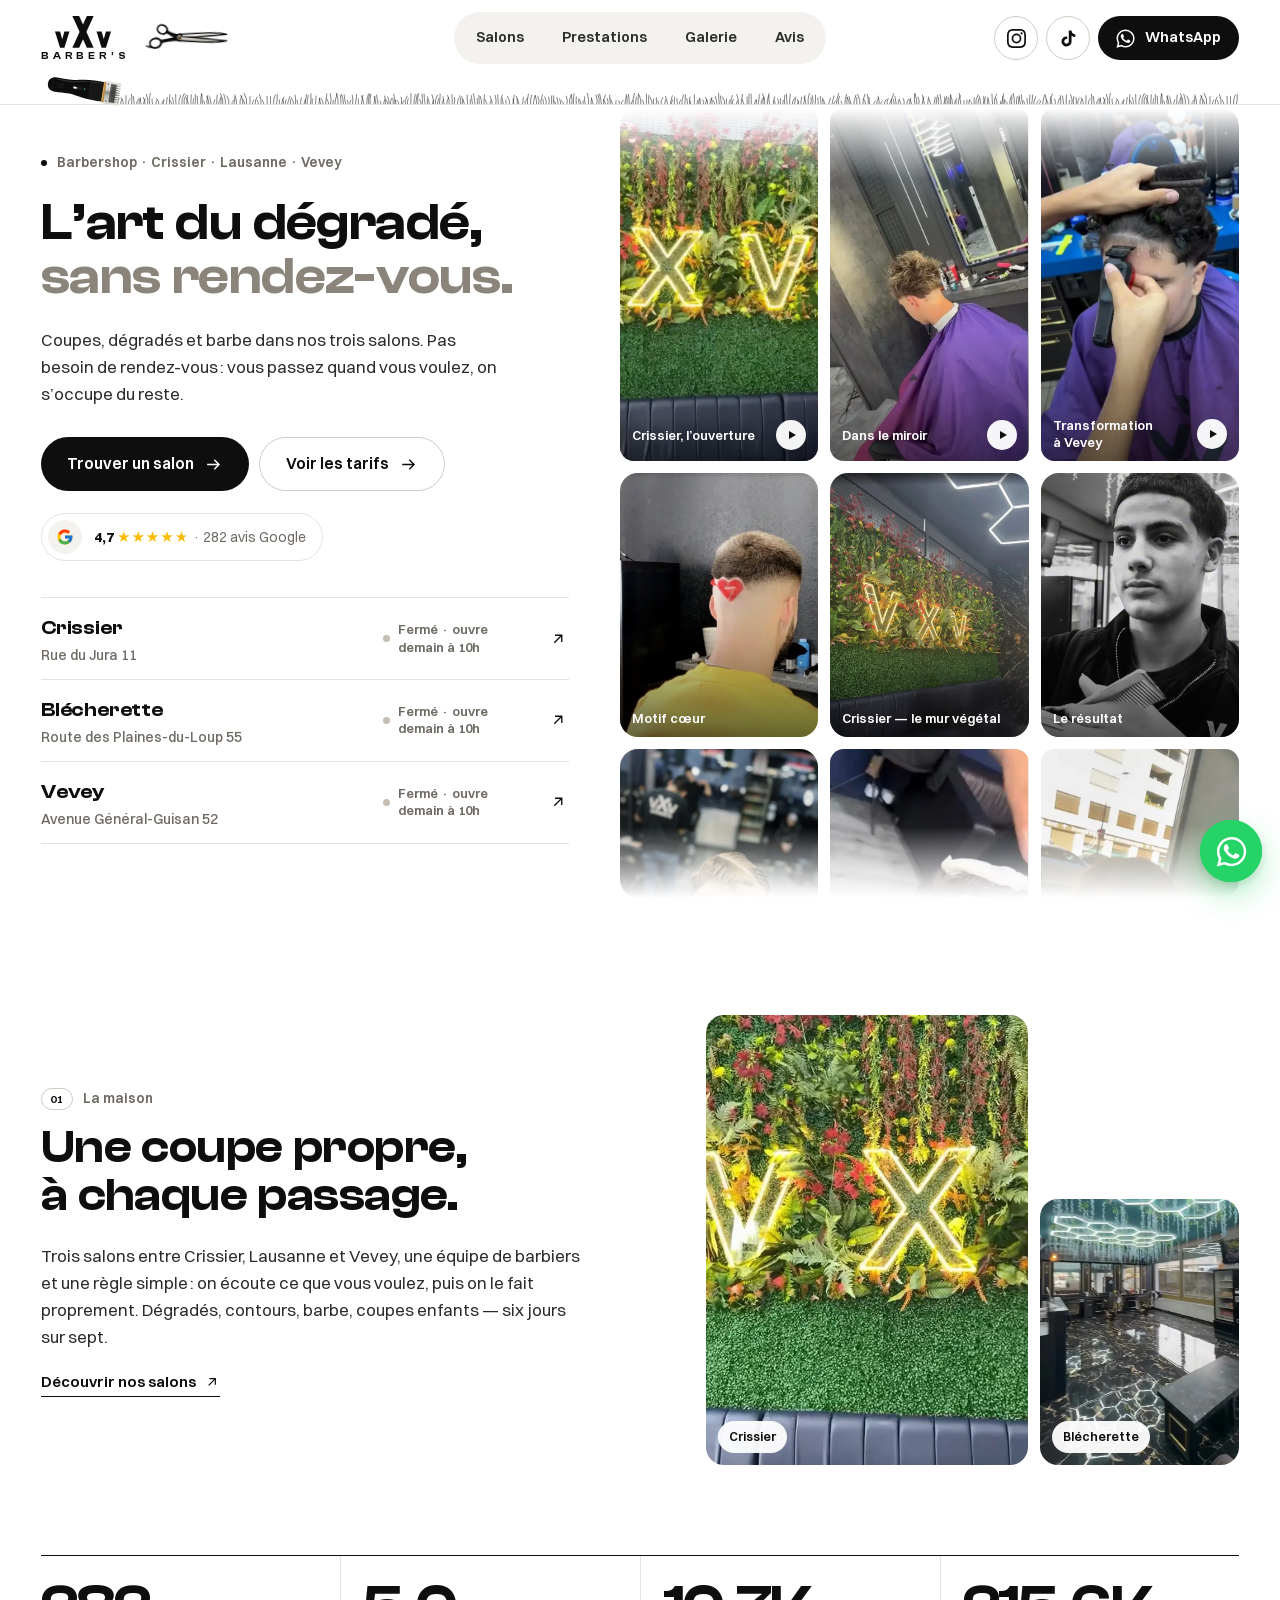
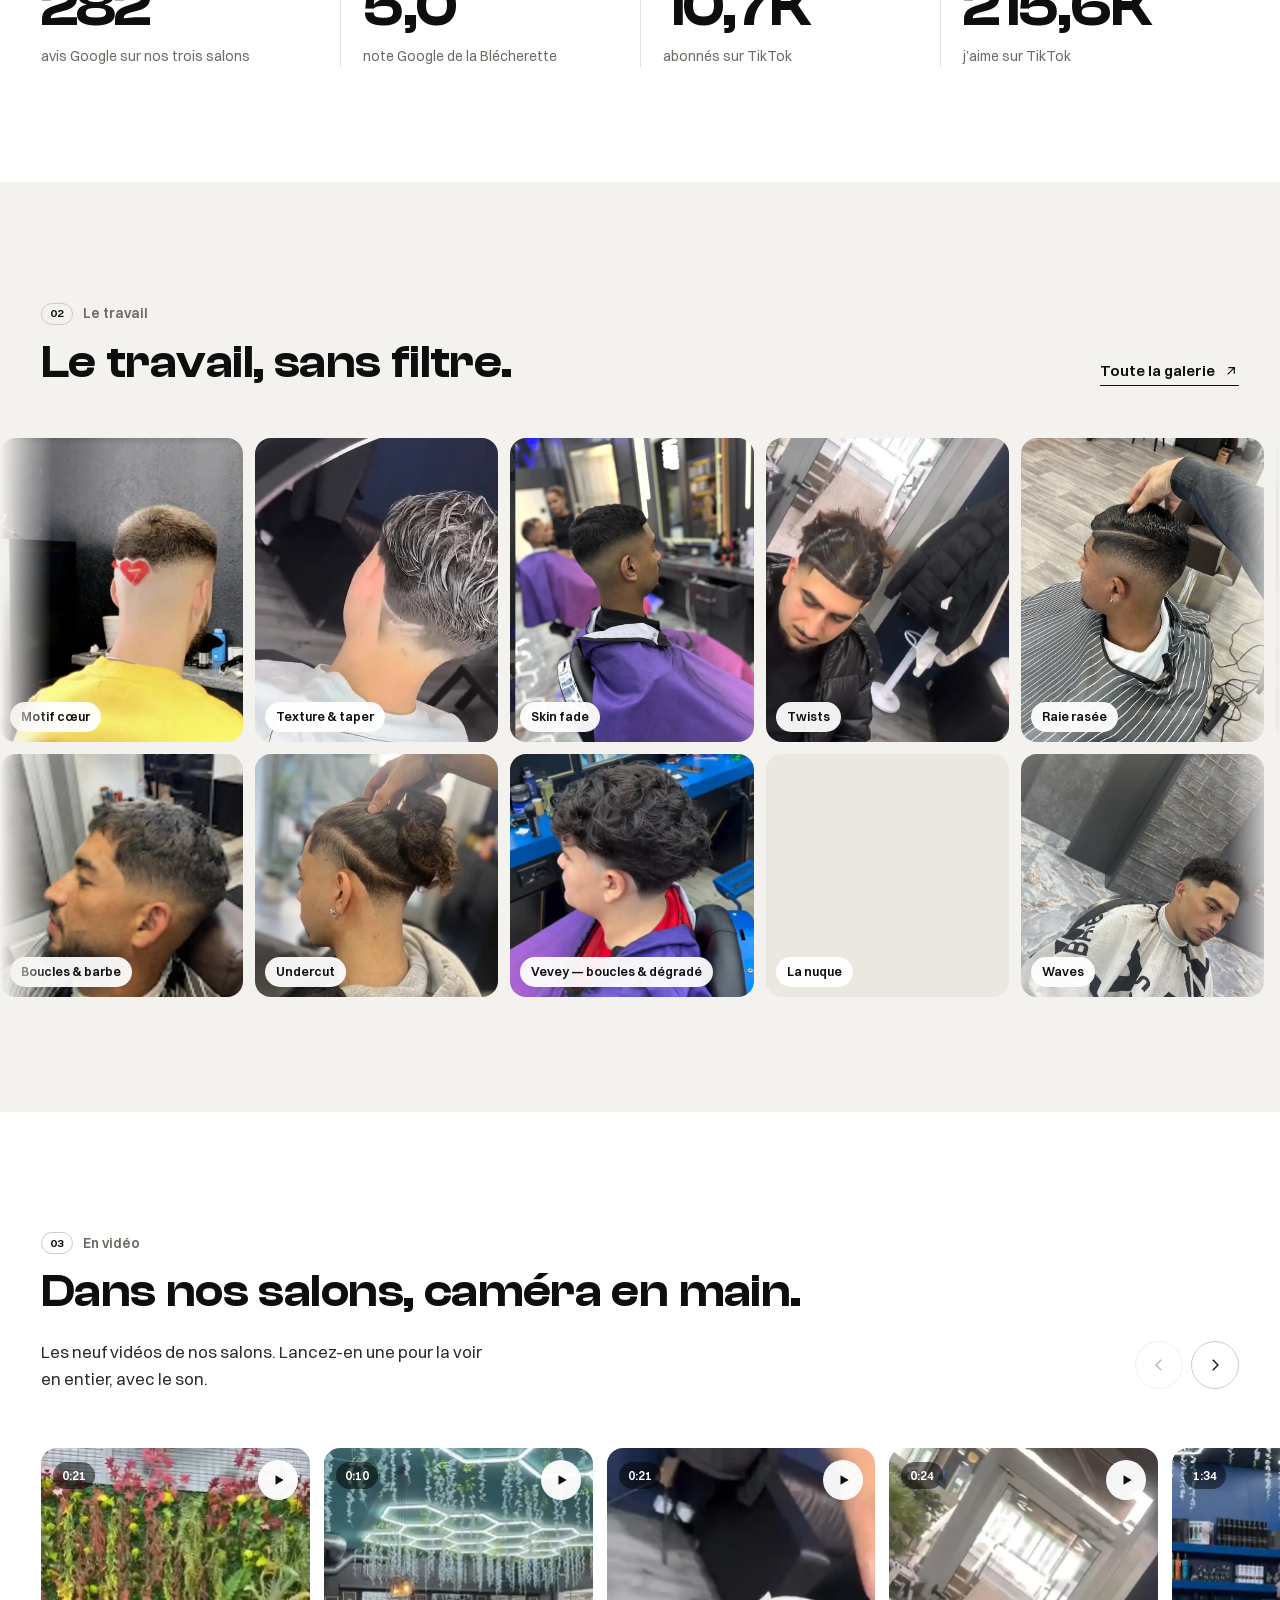
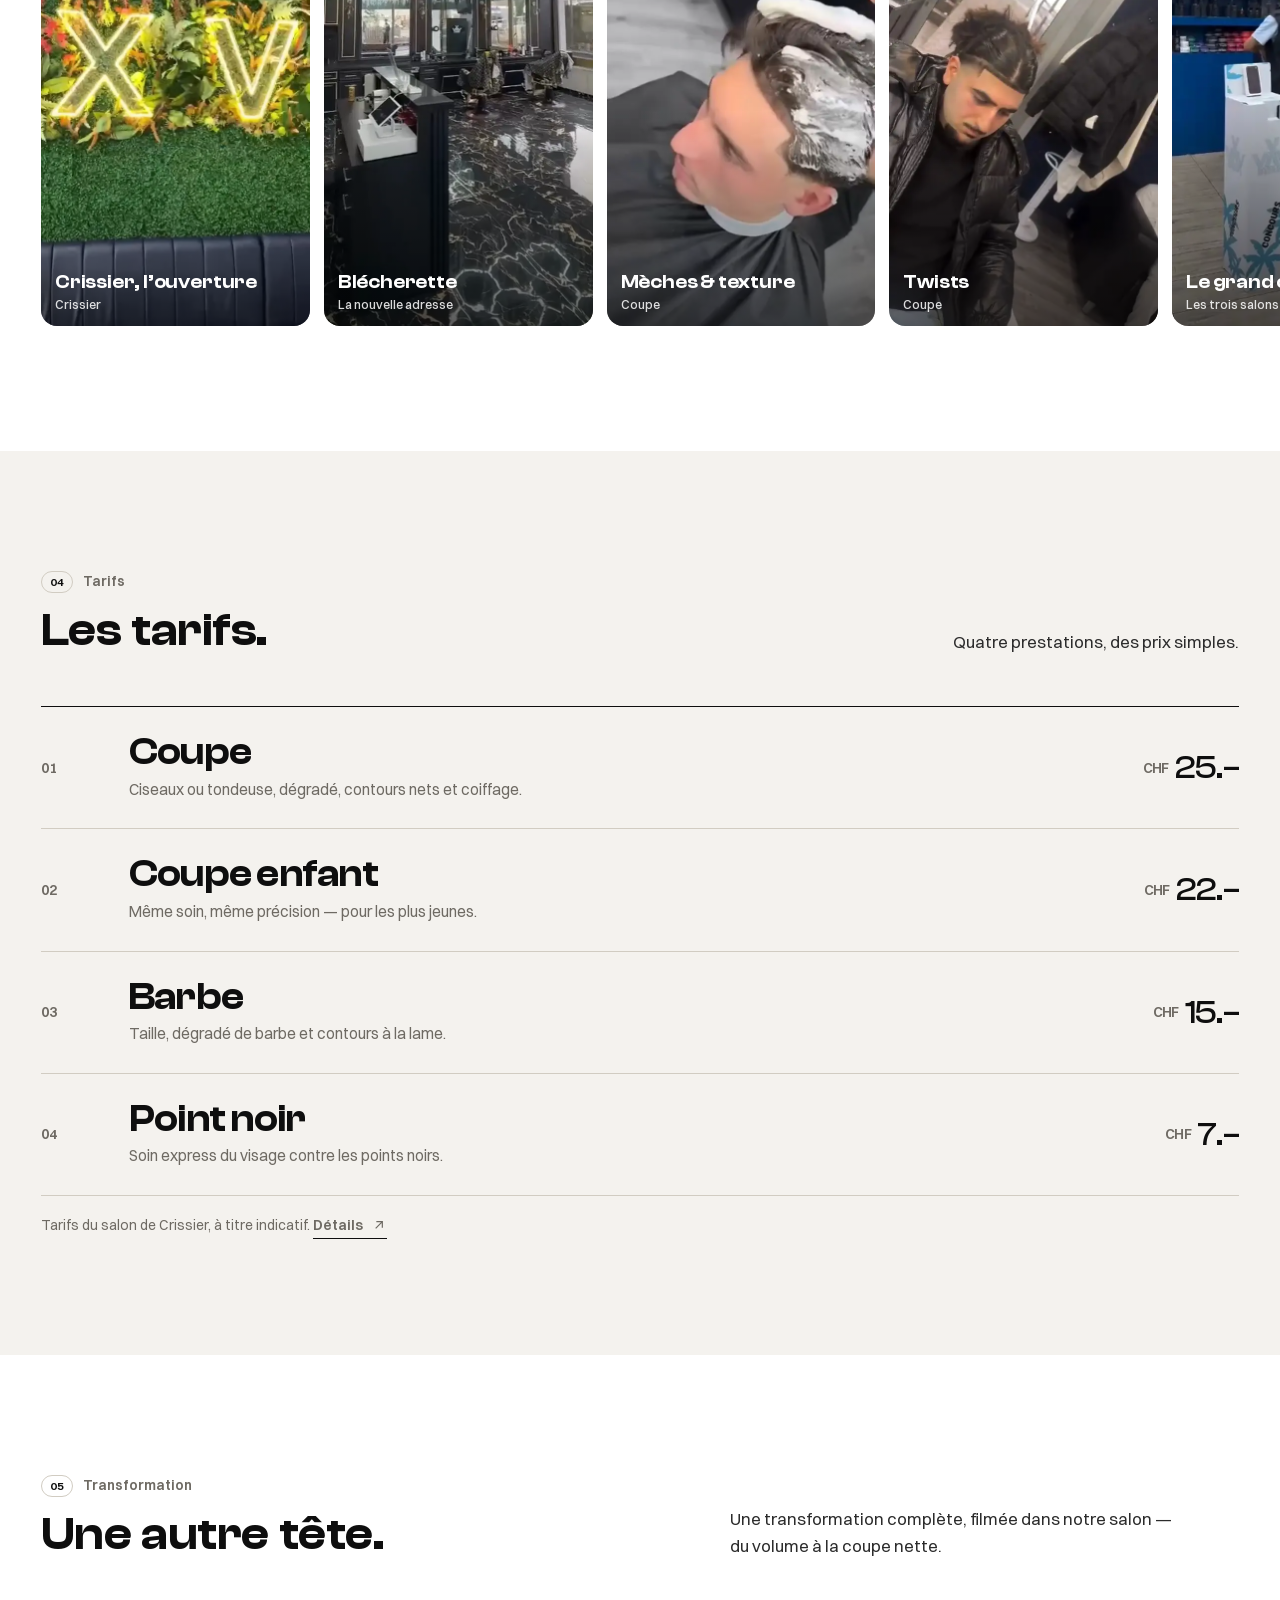
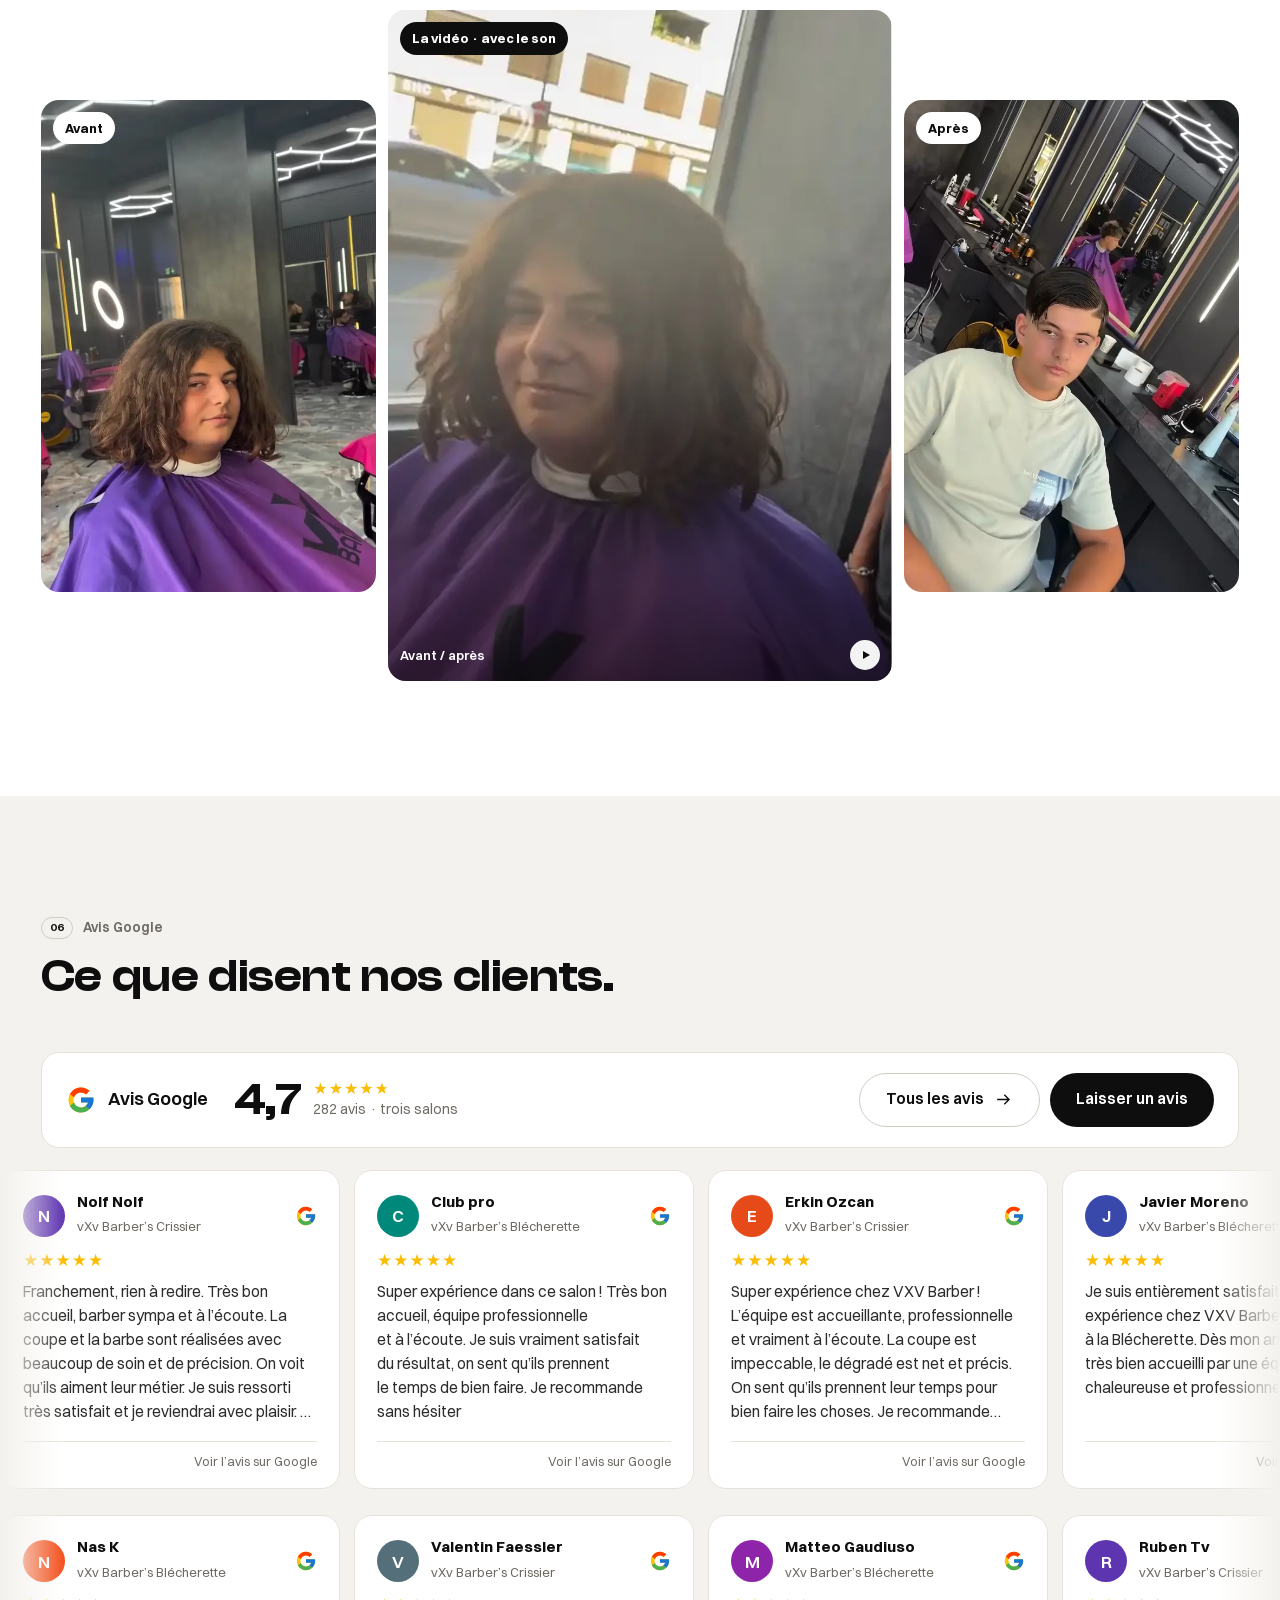
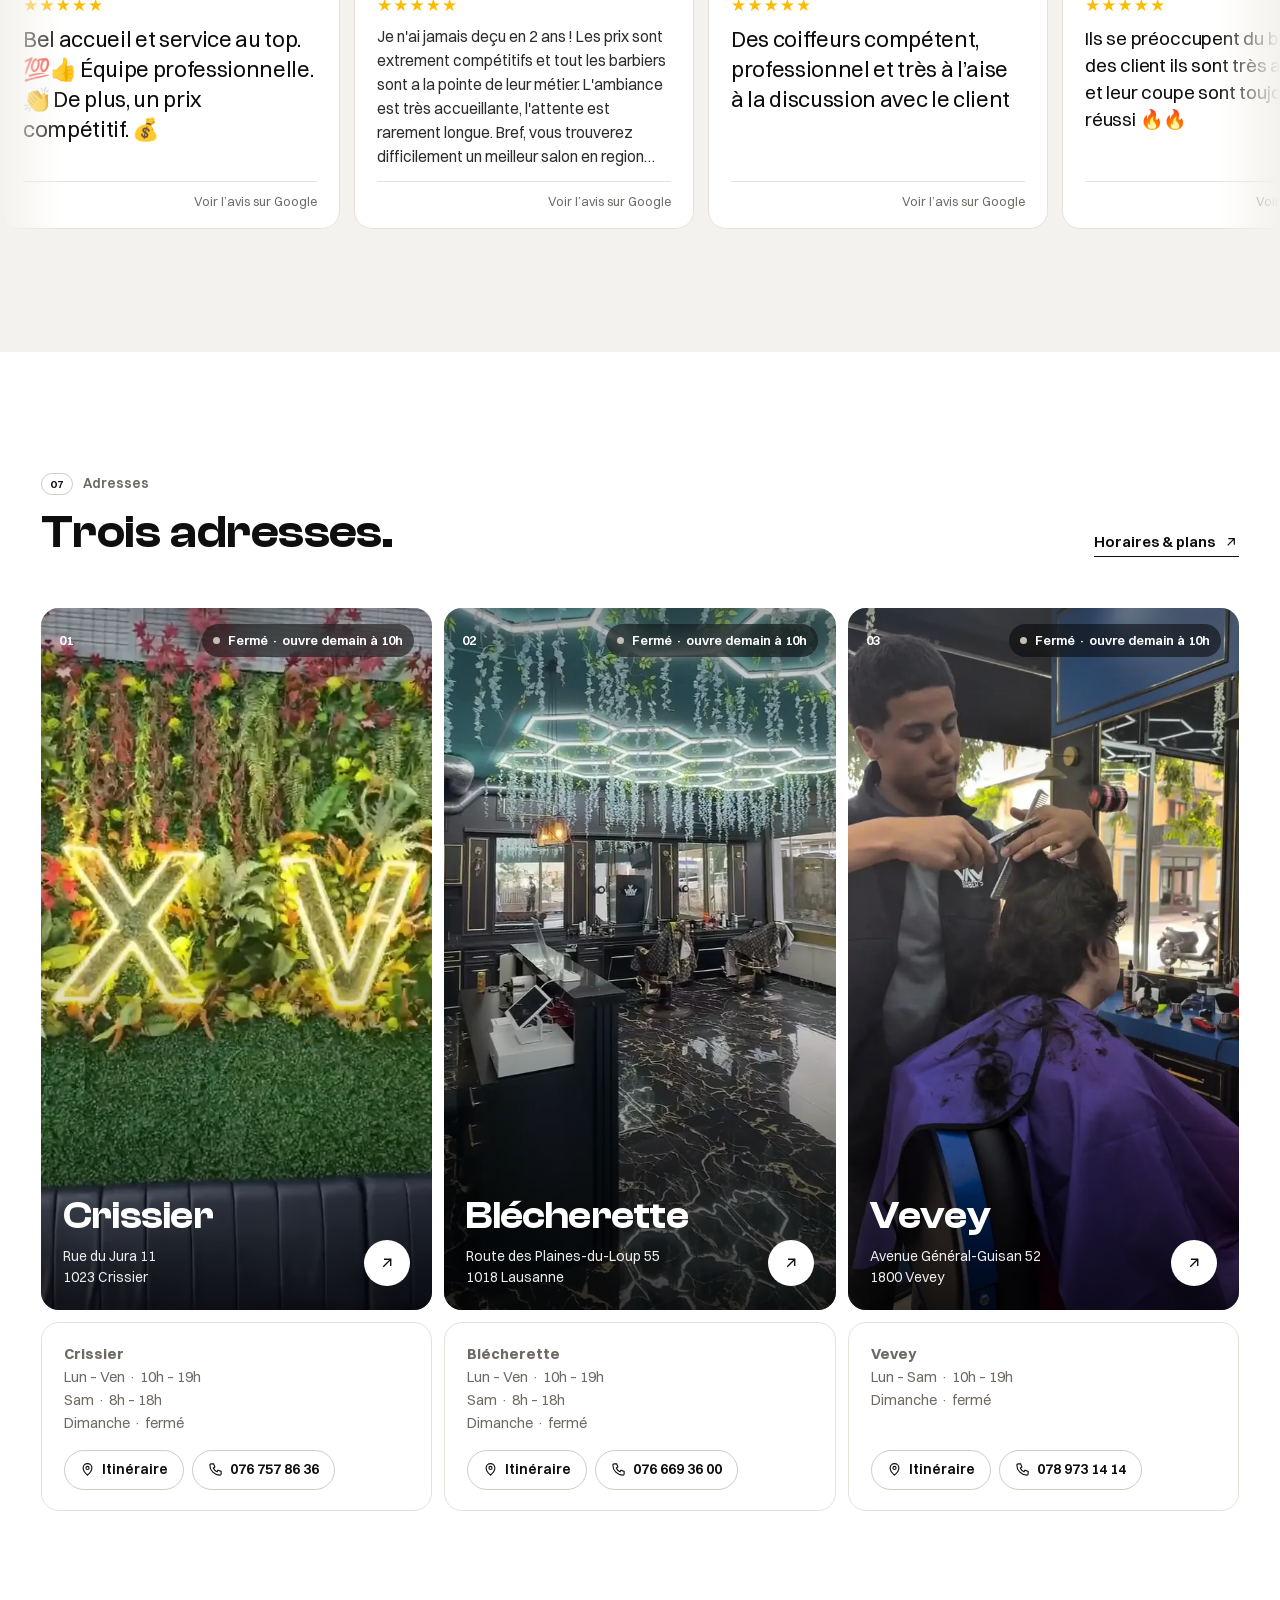
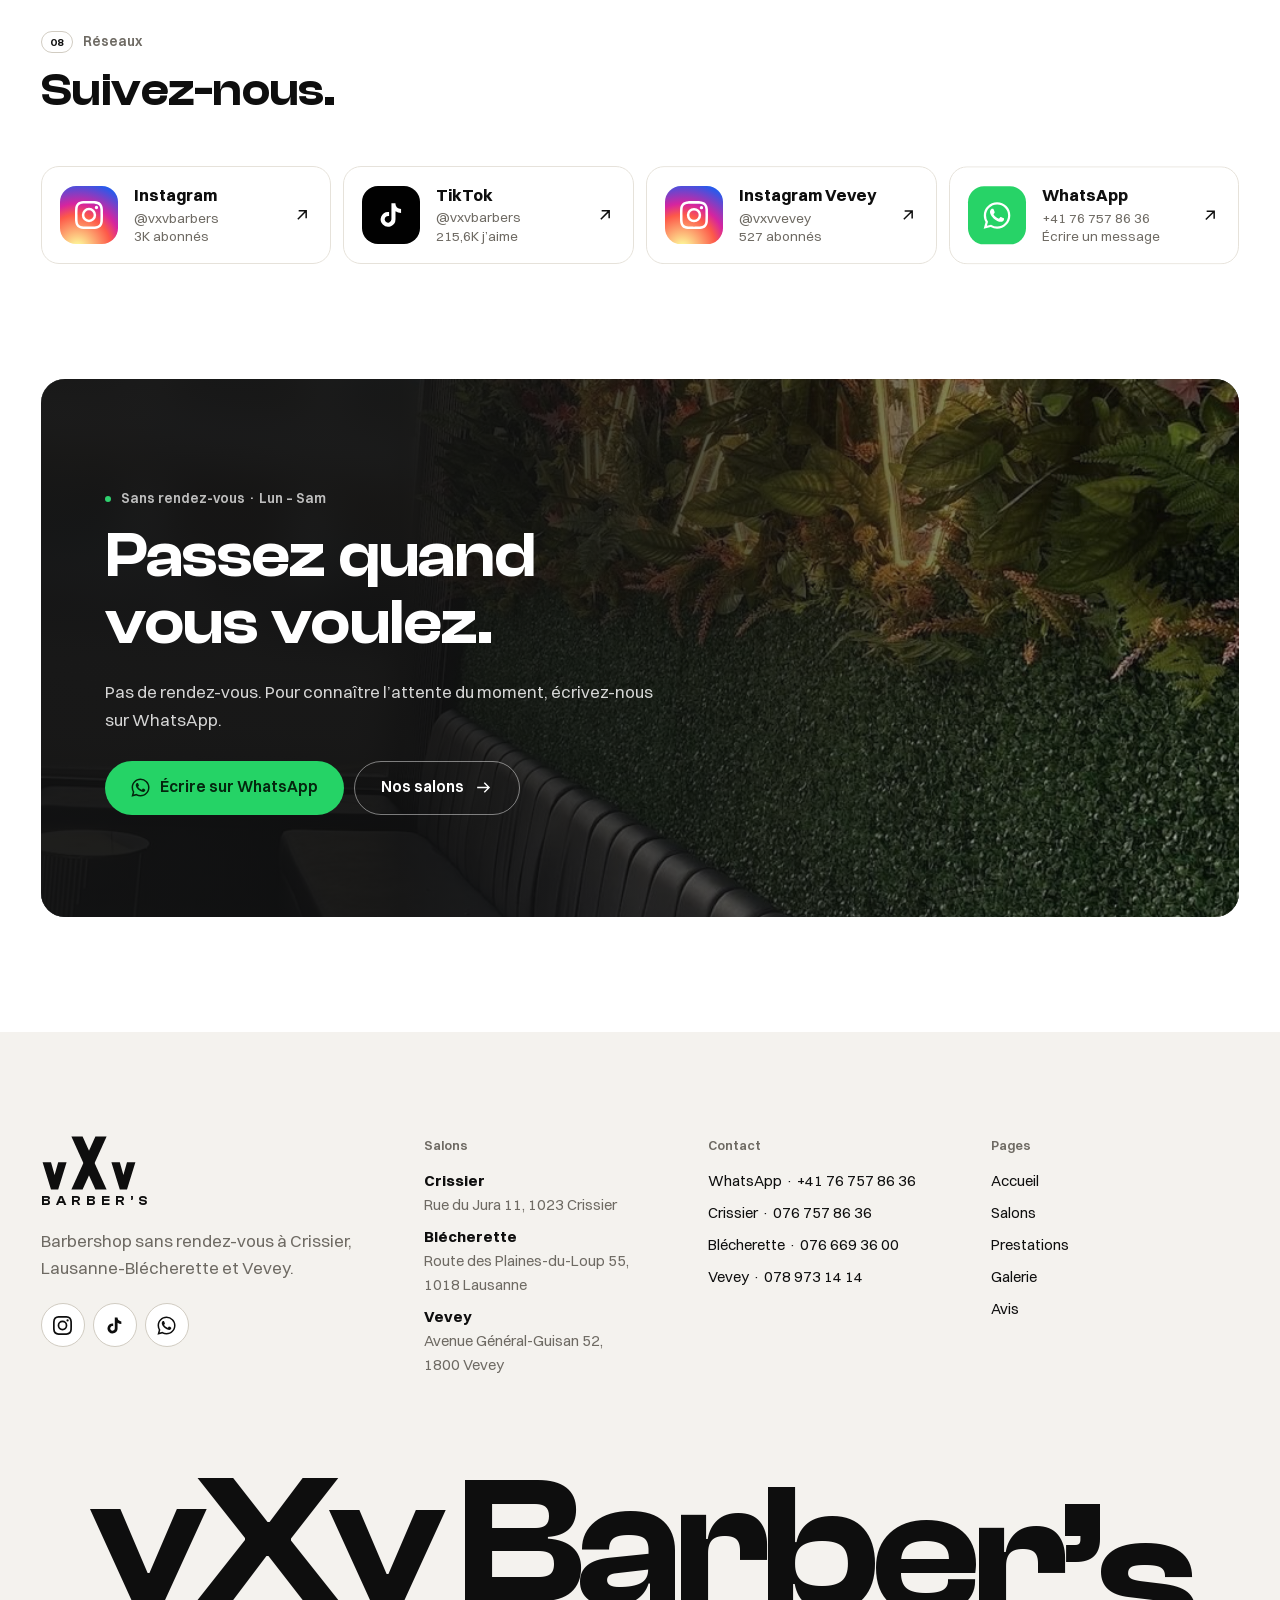
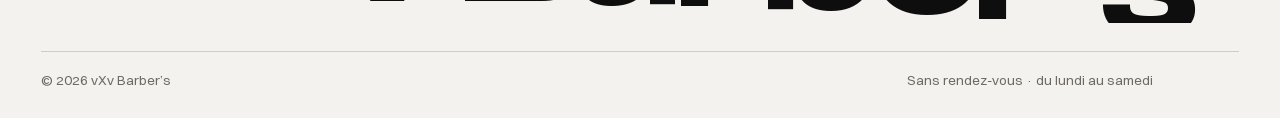
==== commit 071b6bde: "No load flicker on inner pages: hold every on-load reveal until its start state is set Content just " ====
--- a/docs/index.html
+++ b/docs/index.html
@@ -22,8 +22,8 @@
 <link rel="preload" href="assets/fonts/clash-display-600.woff2" as="font" type="font/woff2" crossorigin>
 <link rel="preload" href="assets/fonts/switzer-400.woff2" as="font" type="font/woff2" crossorigin>
 <link rel="preload" href="assets/fonts/switzer-600.woff2" as="font" type="font/woff2" crossorigin>
-<link rel="stylesheet" href="assets/css/fonts.css?v=40">
-<link rel="stylesheet" href="assets/css/site.css?v=40">
+<link rel="stylesheet" href="assets/css/fonts.css?v=41">
+<link rel="stylesheet" href="assets/css/site.css?v=41">
 <script>document.documentElement.classList.add("js");if(!matchMedia("(prefers-reduced-motion: reduce)").matches)document.documentElement.classList.add("pre-intro");(function(p){if(p.slice(-5)===".html"){history.replaceState(null,"",p.slice(-11)==="/index.html"?p.slice(0,-10):p.slice(0,-5)+location.search+location.hash)}})(location.pathname)</script>
 <script type="application/ld+json">{"@context": "https://schema.org", "@graph": [{"@type": "Organization", "@id": "https://welcometothenextlevel.github.io/vxvbarbers/#org", "name": "vXv Barber’s", "url": "https://welcometothenextlevel.github.io/vxvbarbers/", "logo": "https://welcometothenextlevel.github.io/vxvbarbers/assets/img/apple-touch-icon.png", "sameAs": ["https://www.instagram.com/vxvbarbers/", "https://www.instagram.com/vxvvevey/", "https://www.tiktok.com/@vxvbarbers"]}, {"@type": "BarberShop", "name": "vXv Barber’s Crissier", "url": "https://welcometothenextlevel.github.io/vxvbarbers/salons#crissier", "image": "https://welcometothenextlevel.github.io/vxvbarbers/assets/img/crissier-salle.jpg", "telephone": "+41767578636", "priceRange": "CHF 7–25", "address": {"@type": "PostalAddress", "streetAddress": "Rue du Jura 11", "postalCode": "1023", "addressLocality": "Crissier", "addressRegion": "VD", "addressCountry": "CH"}, "geo": {"@type": "GeoCoordinates", "latitude": 46.5394724, "longitude": 6.5784301}, "hasMap": "https://maps.google.com/?cid=6474767600733237800", "openingHoursSpecification": [{"@type": "OpeningHoursSpecification", "dayOfWeek": "Monday", "opens": "10:00", "closes": "19:00"}, {"@type": "OpeningHoursSpecification", "dayOfWeek": "Tuesday", "opens": "10:00", "closes": "19:00"}, {"@type": "OpeningHoursSpecification", "dayOfWeek": "Wednesday", "opens": "10:00", "closes": "19:00"}, {"@type": "OpeningHoursSpecification", "dayOfWeek": "Thursday", "opens": "10:00", "closes": "19:00"}, {"@type": "OpeningHoursSpecification", "dayOfWeek": "Friday", "opens": "10:00", "closes": "19:00"}, {"@type": "OpeningHoursSpecification", "dayOfWeek": "Saturday", "opens": "08:00", "closes": "18:00"}], "parentOrganization": {"@id": "https://welcometothenextlevel.github.io/vxvbarbers/#org"}}, {"@type": "BarberShop", "name": "vXv Barber’s Blécherette", "url": "https://welcometothenextlevel.github.io/vxvbarbers/salons#blecherette", "image": "https://welcometothenextlevel.github.io/vxvbarbers/assets/img/blecherette.jpg", "telephone": "+41766693600", "priceRange": "CHF 7–25", "address": {"@type": "PostalAddress", "streetAddress": "Route des Plaines-du-Loup 55", "postalCode": "1018", "addressLocality": "Lausanne", "addressRegion": "VD", "addressCountry": "CH"}, "geo": {"@type": "GeoCoordinates", "latitude": 46.5408039, "longitude": 6.620091}, "hasMap": "https://maps.google.com/?cid=17038360083882138446", "openingHoursSpecification": [{"@type": "OpeningHoursSpecification", "dayOfWeek": "Monday", "opens": "10:00", "closes": "19:00"}, {"@type": "OpeningHoursSpecification", "dayOfWeek": "Tuesday", "opens": "10:00", "closes": "19:00"}, {"@type": "OpeningHoursSpecification", "dayOfWeek": "Wednesday", "opens": "10:00", "closes": "19:00"}, {"@type": "OpeningHoursSpecification", "dayOfWeek": "Thursday", "opens": "10:00", "closes": "19:00"}, {"@type": "OpeningHoursSpecification", "dayOfWeek": "Friday", "opens": "10:00", "closes": "19:00"}, {"@type": "OpeningHoursSpecification", "dayOfWeek": "Saturday", "opens": "08:00", "closes": "18:00"}], "parentOrganization": {"@id": "https://welcometothenextlevel.github.io/vxvbarbers/#org"}}, {"@type": "BarberShop", "name": "vXv Barber’s Vevey", "url": "https://welcometothenextlevel.github.io/vxvbarbers/salons#vevey", "image": "https://welcometothenextlevel.github.io/vxvbarbers/assets/img/vevey-fauteuil.jpg", "telephone": "+41789731414", "priceRange": "CHF 7–25", "address": {"@type": "PostalAddress", "streetAddress": "Avenue Général-Guisan 52", "postalCode": "1800", "addressLocality": "Vevey", "addressRegion": "VD", "addressCountry": "CH"}, "geo": {"@type": "GeoCoordinates", "latitude": 46.4663417, "longitude": 6.8373042}, "hasMap": "https://maps.google.com/?cid=16263568392523329251", "openingHoursSpecification": [{"@type": "OpeningHoursSpecification", "dayOfWeek": "Monday", "opens": "10:00", "closes": "19:00"}, {"@type": "OpeningHoursSpecification", "dayOfWeek": "Tuesday", "opens": "10:00", "closes": "19:00"}, {"@type": "OpeningHoursSpecification", "dayOfWeek": "Wednesday", "opens": "10:00", "closes": "19:00"}, {"@type": "OpeningHoursSpecification", "dayOfWeek": "Thursday", "opens": "10:00", "closes": "19:00"}, {"@type": "OpeningHoursSpecification", "dayOfWeek": "Friday", "opens": "10:00", "closes": "19:00"}, {"@type": "OpeningHoursSpecification", "dayOfWeek": "Saturday", "opens": "10:00", "closes": "19:00"}], "parentOrganization": {"@id": "https://welcometothenextlevel.github.io/vxvbarbers/#org"}}]}</script>
 </head>
@@ -212,6 +212,6 @@
 <script src="assets/js/vendor/gsap.min.js"></script>
 <script src="assets/js/vendor/ScrollTrigger.min.js"></script>
 <script src="assets/js/vendor/lenis.min.js"></script>
-<script src="assets/js/site.js?v=40"></script>
+<script src="assets/js/site.js?v=41"></script>
 </body>
 </html>
--- a/docs/assets/css/site.css
+++ b/docs/assets/css/site.css
@@ -603,8 +603,9 @@
 }
 @media (min-width:981px) and (max-width:1240px){.masonry{grid-template-columns:repeat(3,1fr)}}
 
-/* hold the intro elements until site.js has set GSAP's start states (no paint → blank → replay flash); failsafe if JS never runs */
-.pre-intro .hero h1,.pre-intro .phead h1,.pre-intro .hero [data-in],.pre-intro .phead [data-in],.pre-intro .wall .wcol{visibility:hidden;animation:vxvShow 0s 2.5s forwards}
+/* hold everything GSAP animates on load until site.js has set its start states (no shown → hidden → shown flash); failsafe if JS never runs */
+.pre-intro .hero h1,.pre-intro .phead h1,.pre-intro .hero [data-in],.pre-intro .phead [data-in],.pre-intro .wall .wcol,.pre-intro [data-rv],.pre-intro [data-split],.pre-intro .ph[data-reveal],.pre-intro .ftr-word span{visibility:hidden;animation:vxvShow 0s 2.5s forwards}
+@media (min-width:981px){.pre-intro .trip .panel{visibility:hidden;animation:vxvShow 0s 2.5s forwards}}
 @keyframes vxvShow{to{visibility:visible}}
 
 /* hero salon list on small laptops / iPad landscape */
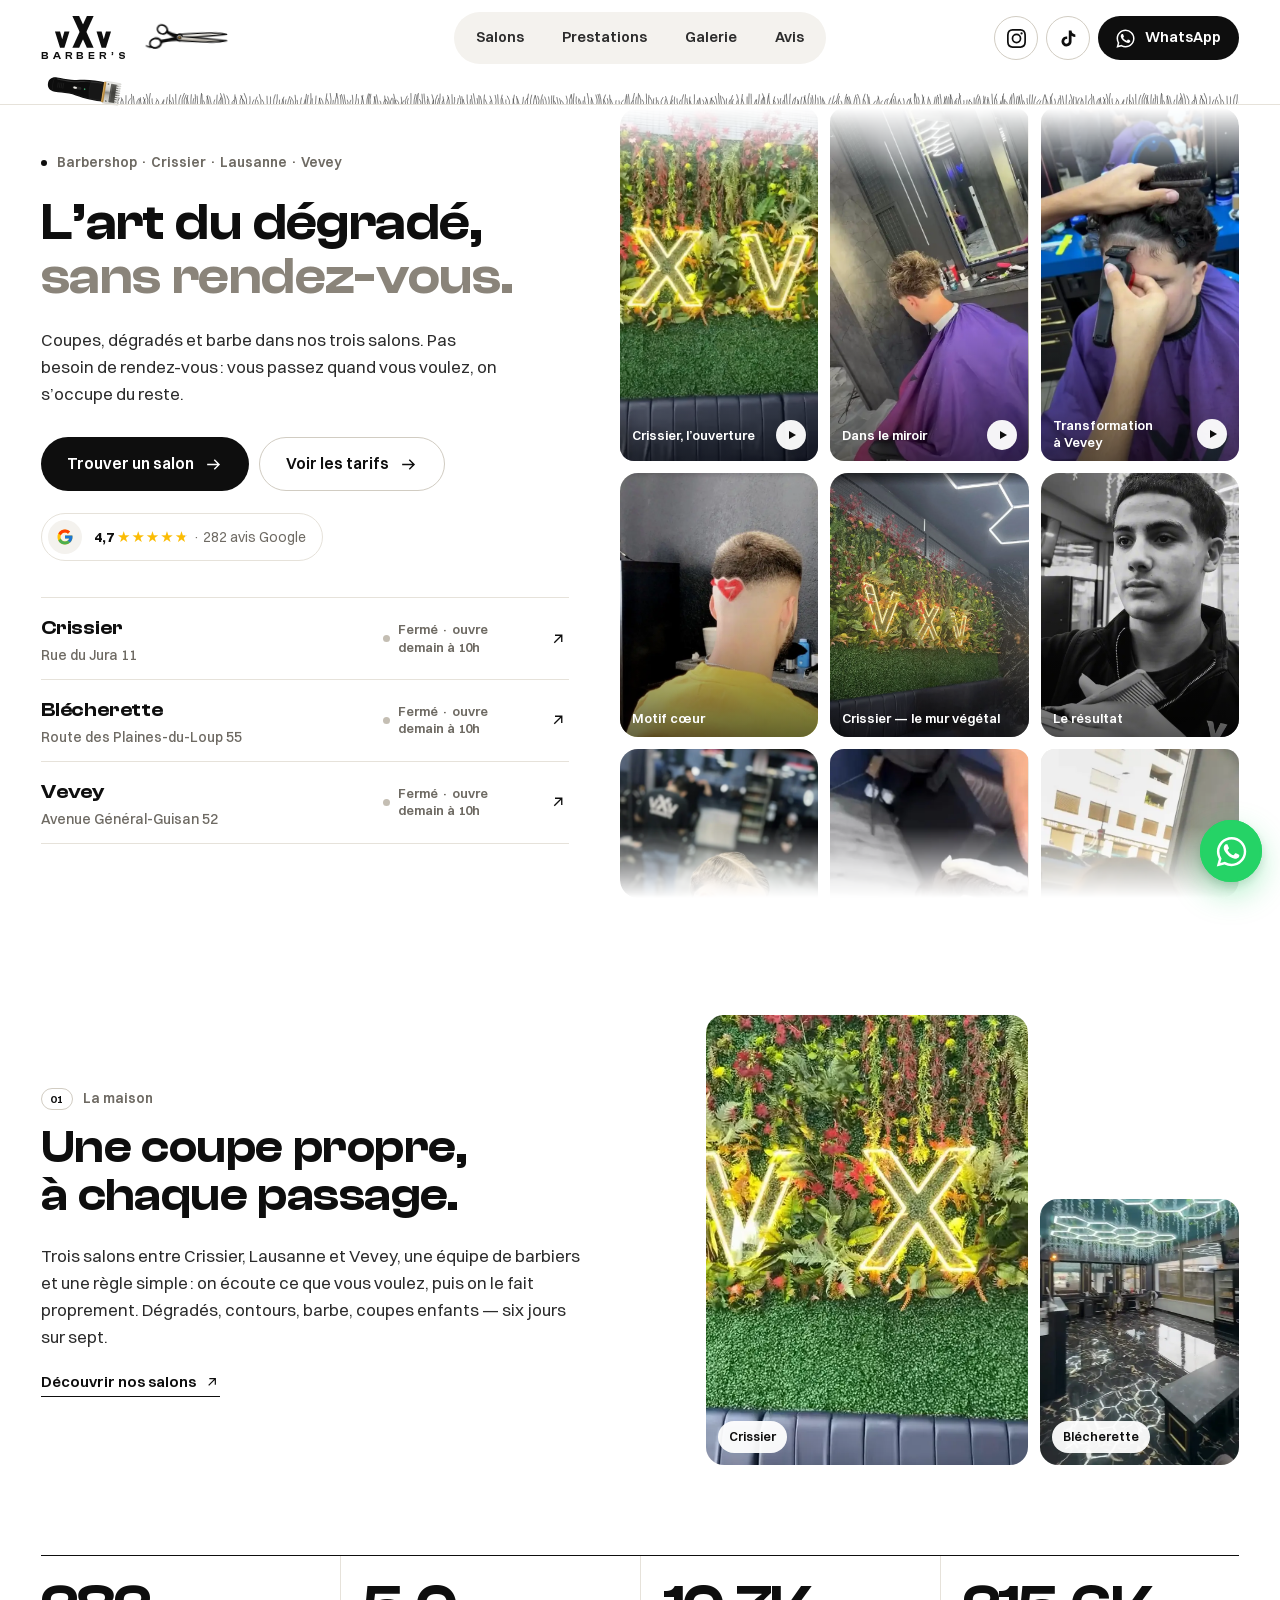
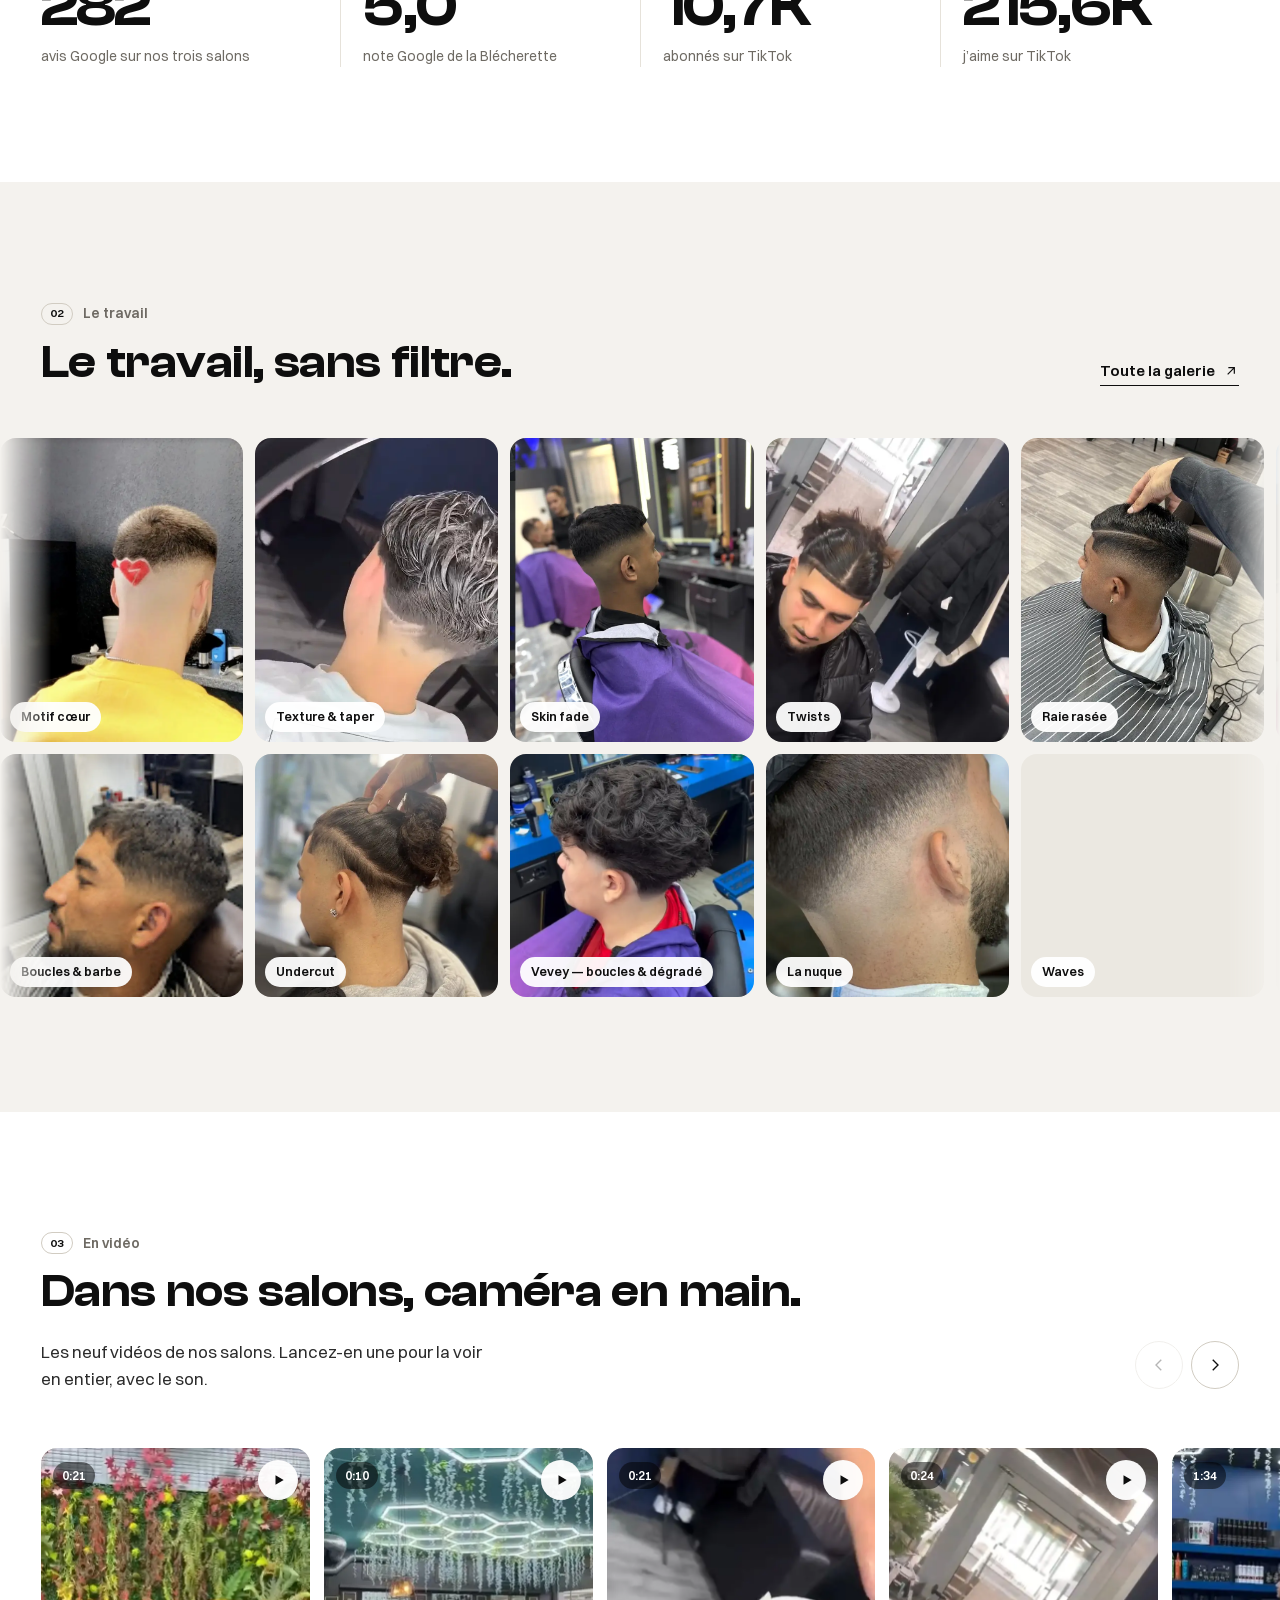
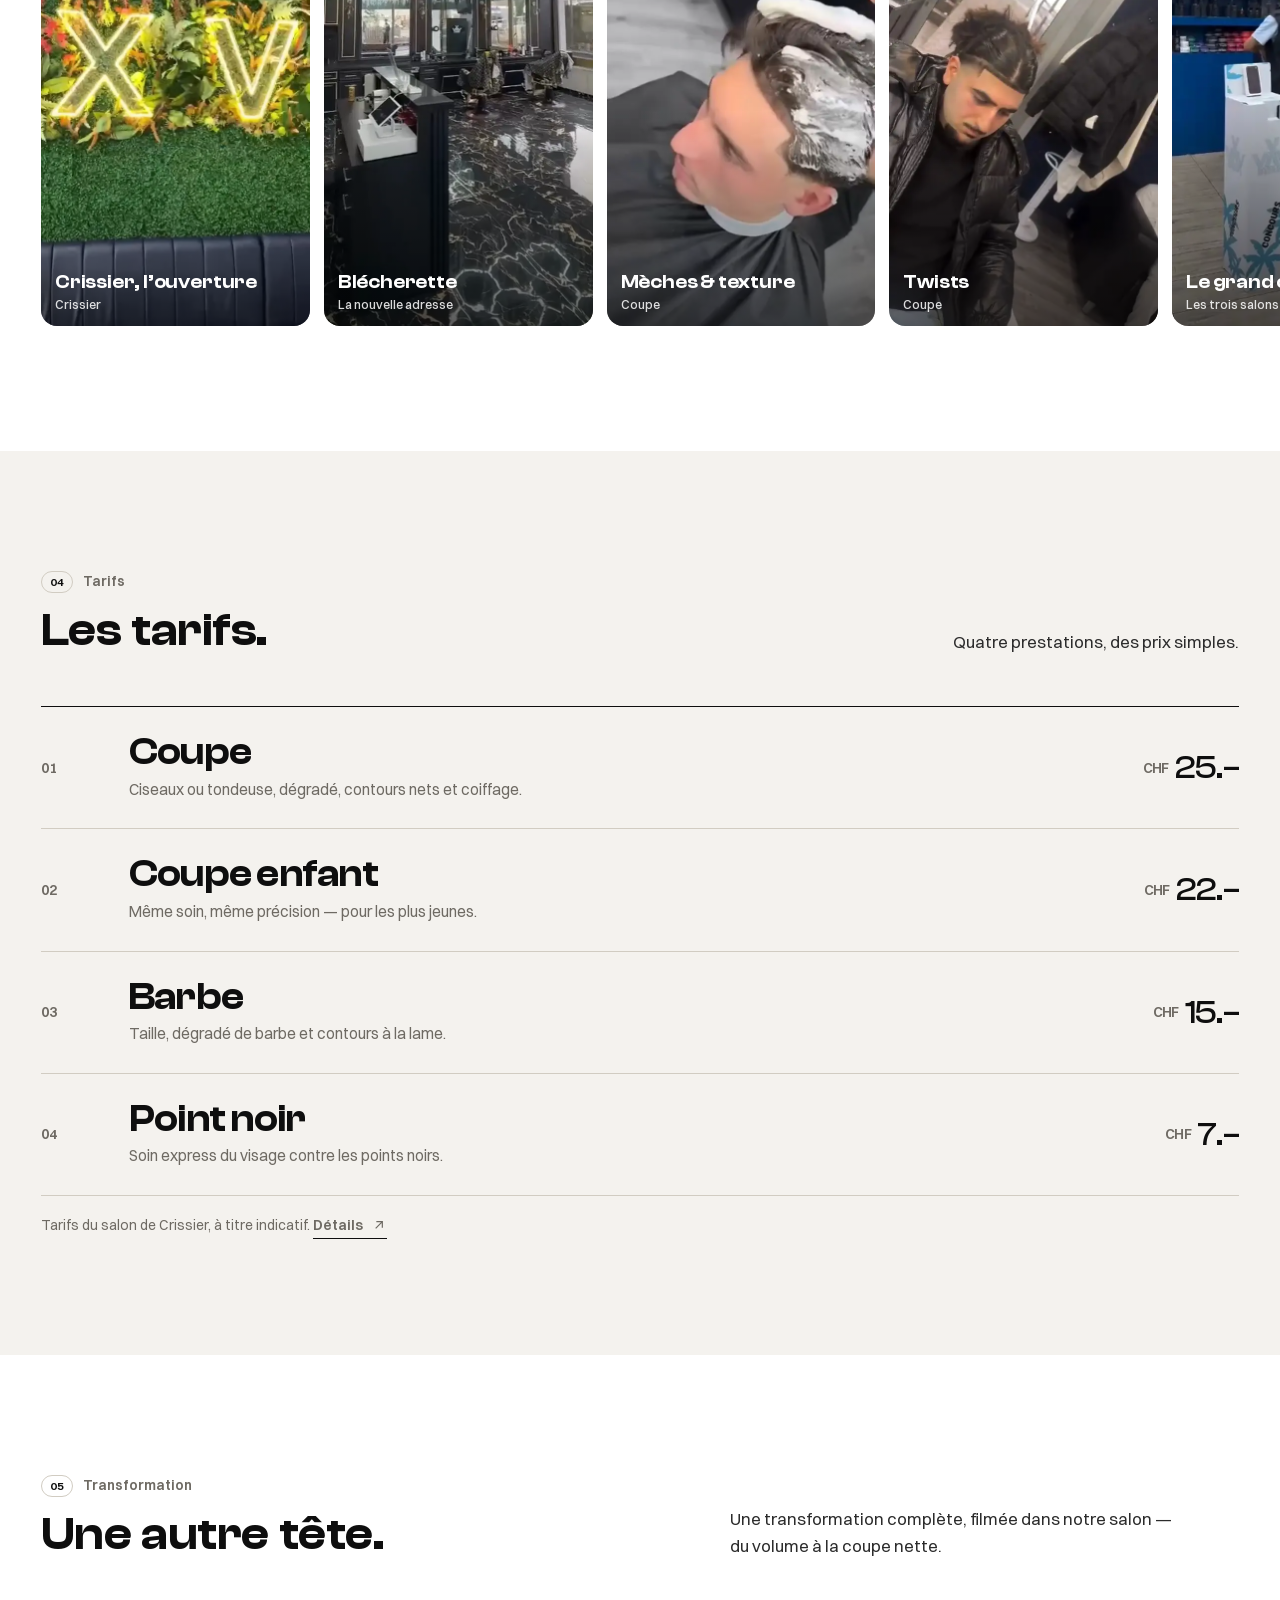
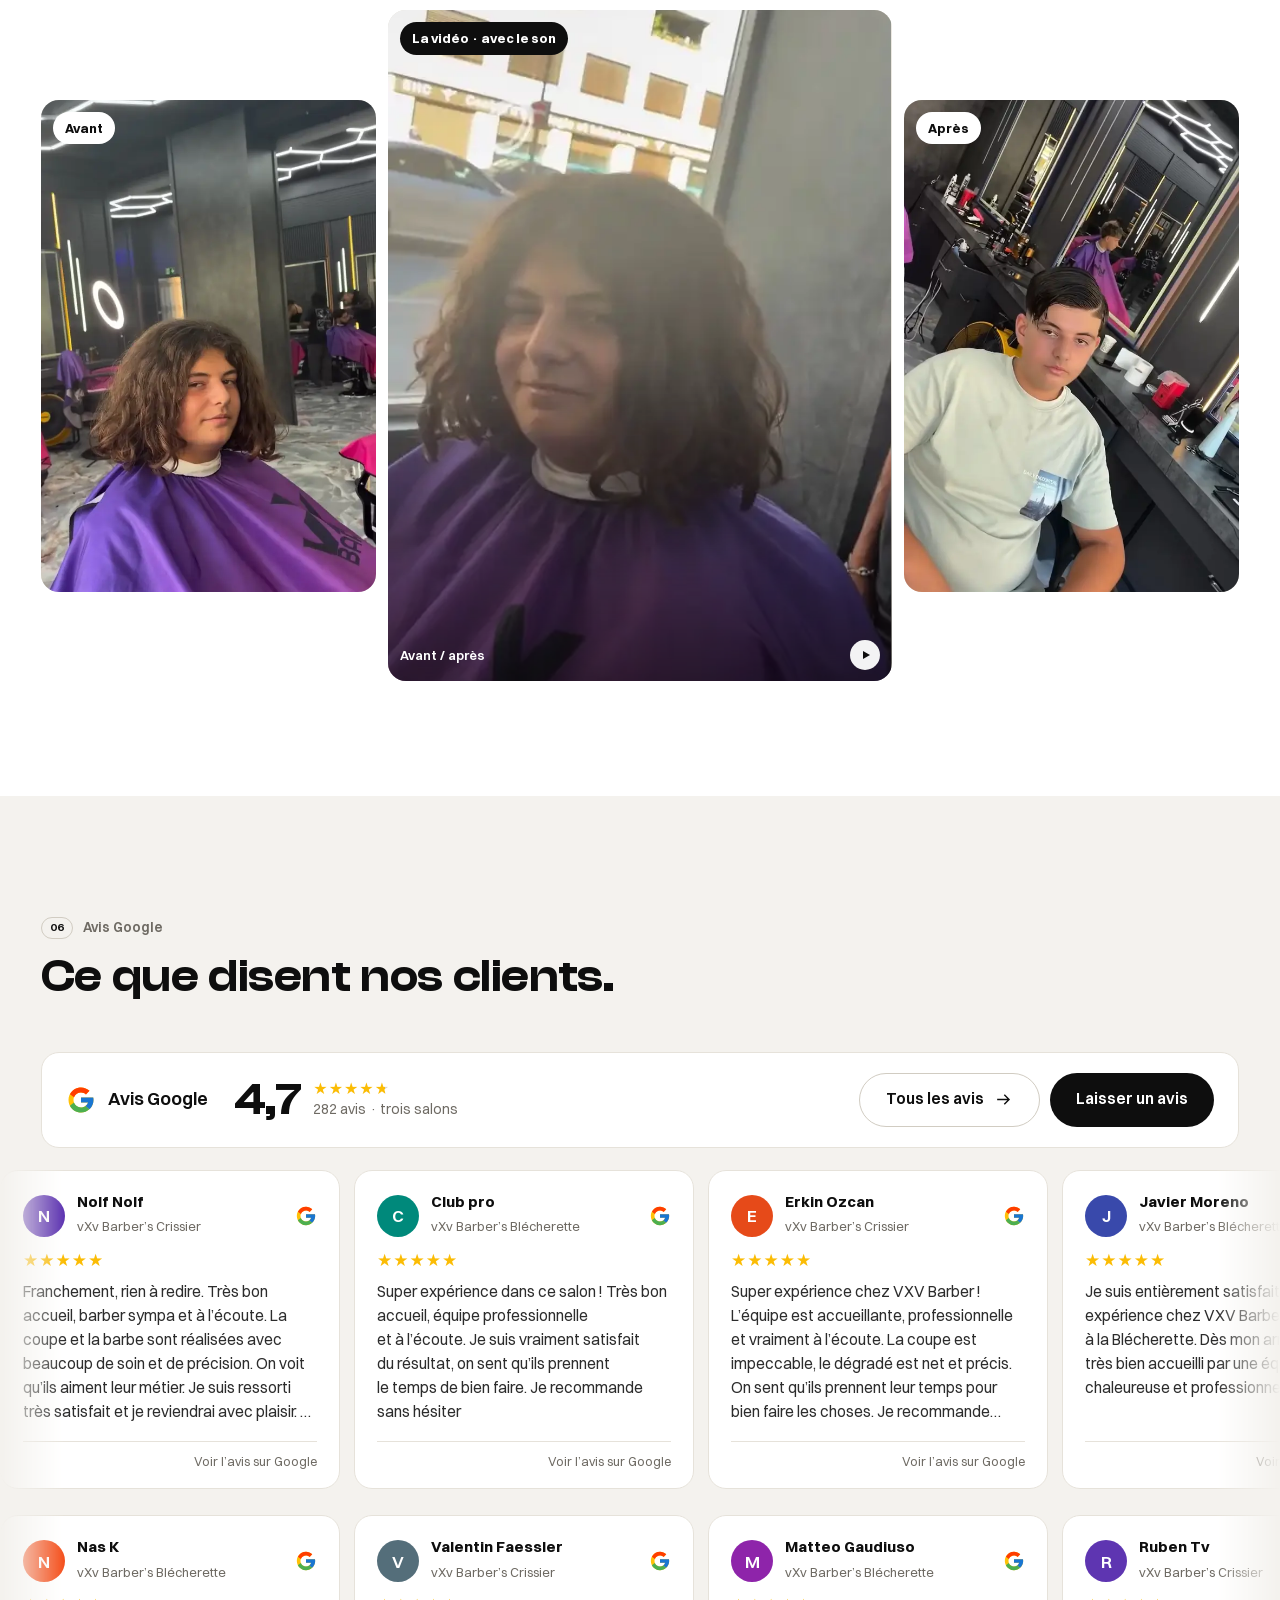
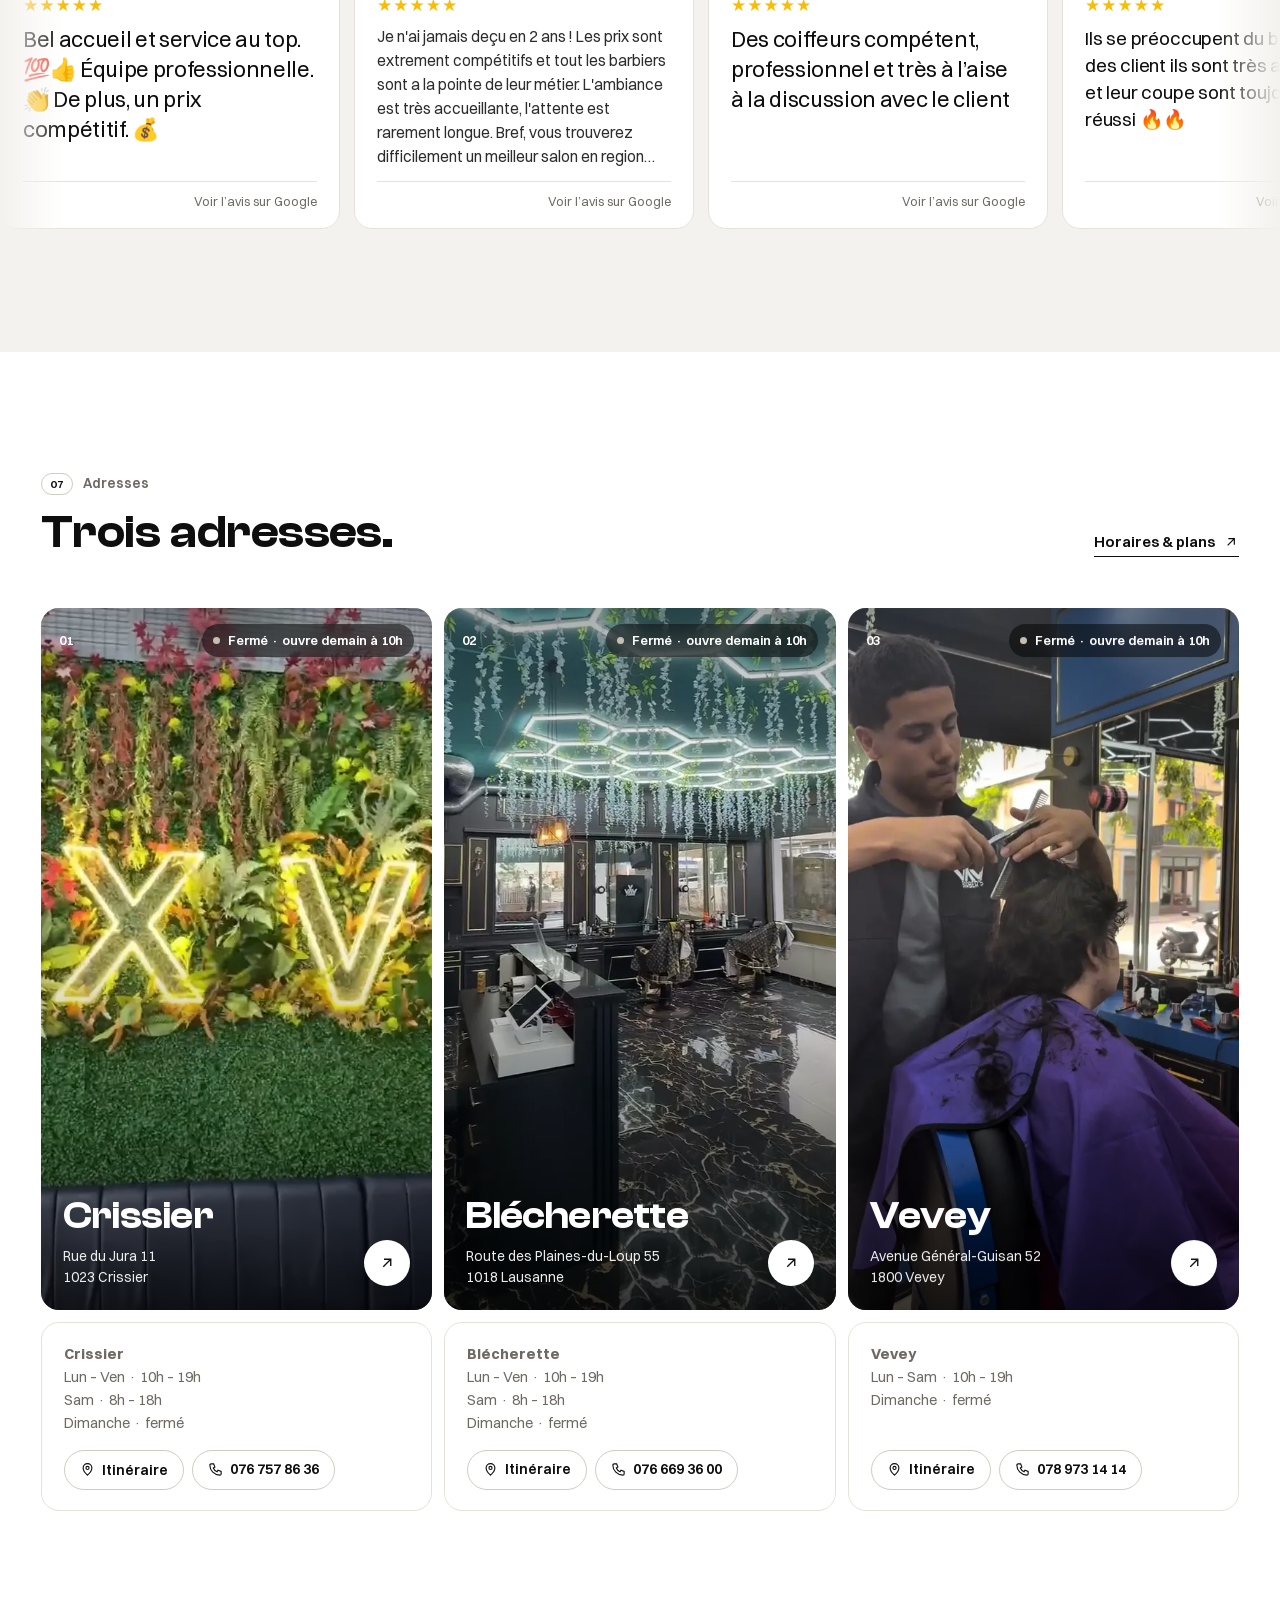
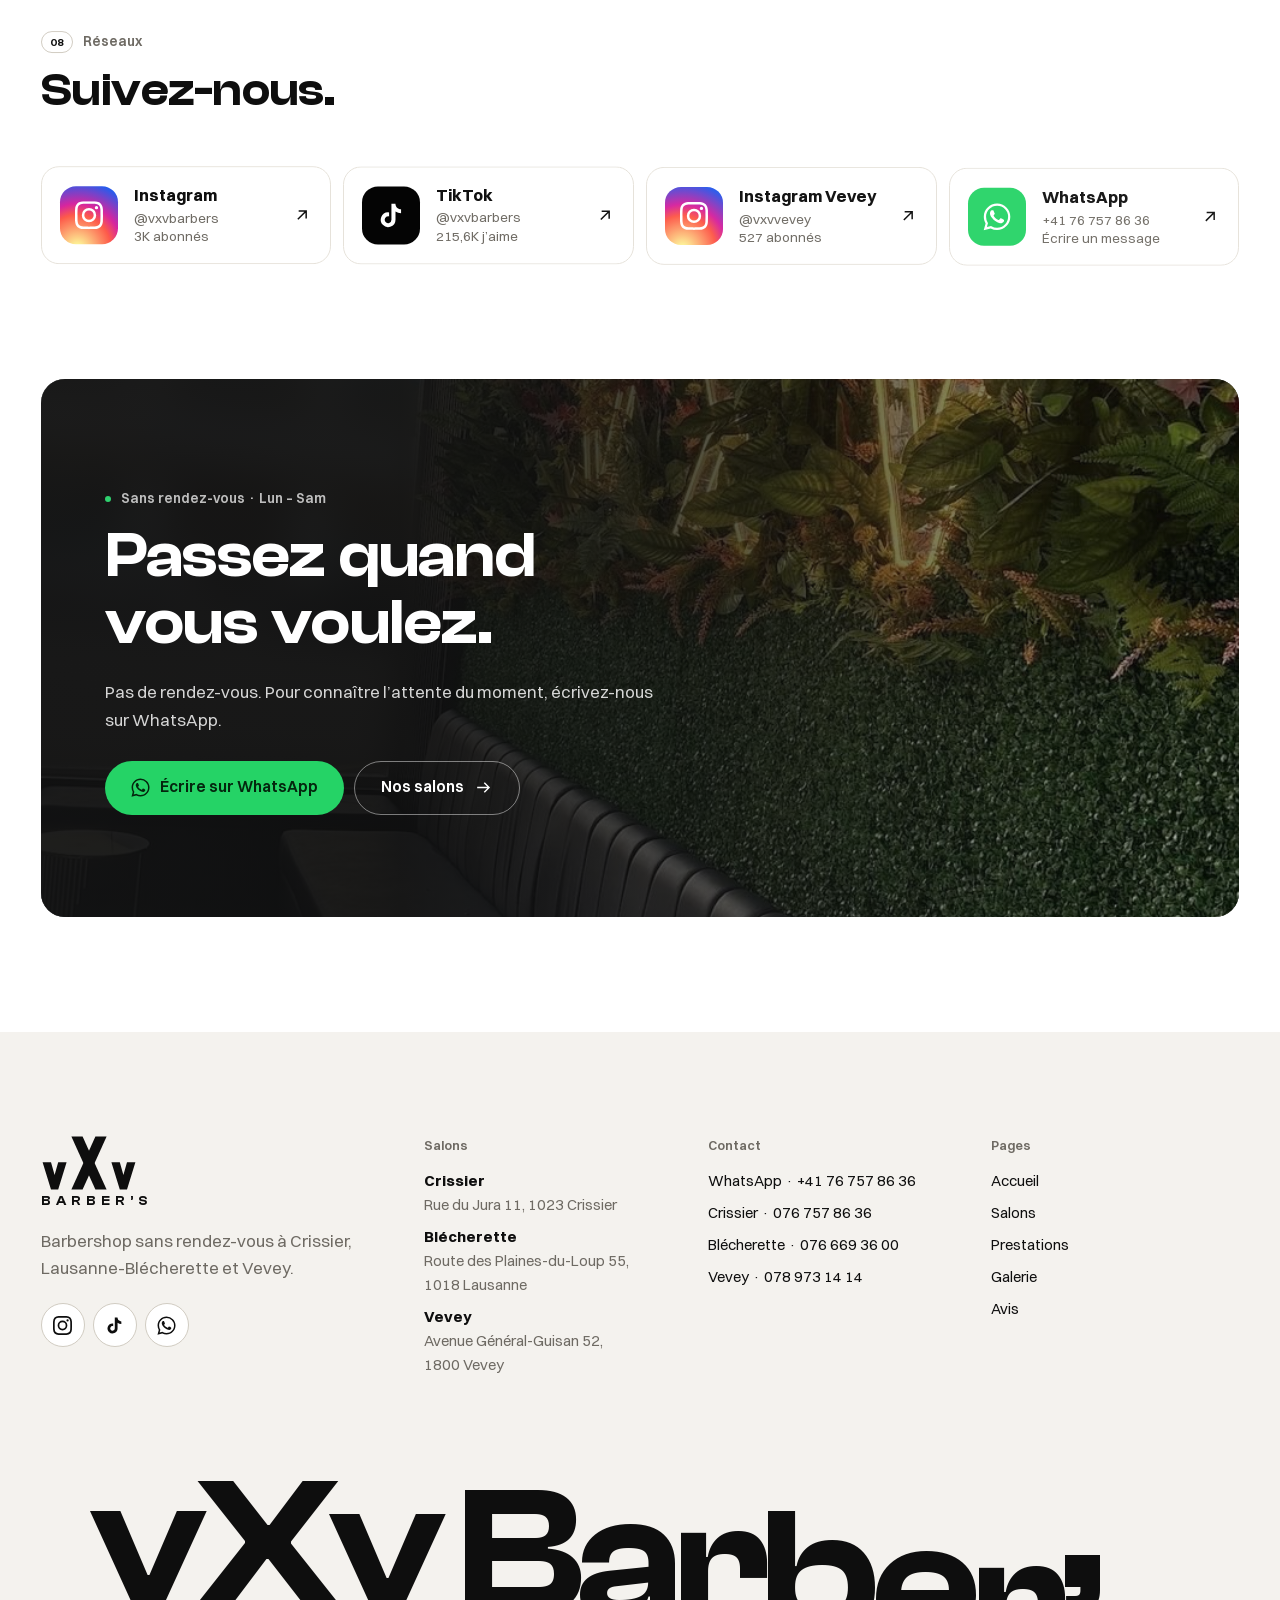
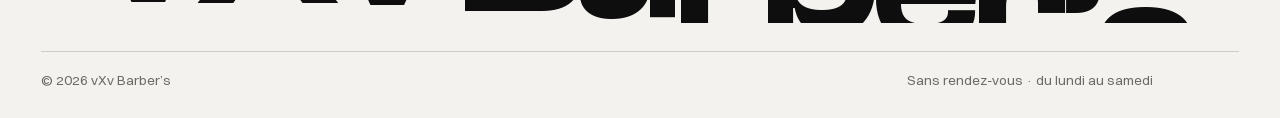
==== commit 528bb323: "Video player: Escape always closes it, keyboard focus stays on the player's own buttons Once focus e" ====
--- a/docs/index.html
+++ b/docs/index.html
@@ -22,8 +22,8 @@
 <link rel="preload" href="assets/fonts/clash-display-600.woff2" as="font" type="font/woff2" crossorigin>
 <link rel="preload" href="assets/fonts/switzer-400.woff2" as="font" type="font/woff2" crossorigin>
 <link rel="preload" href="assets/fonts/switzer-600.woff2" as="font" type="font/woff2" crossorigin>
-<link rel="stylesheet" href="assets/css/fonts.css?v=41">
-<link rel="stylesheet" href="assets/css/site.css?v=41">
+<link rel="stylesheet" href="assets/css/fonts.css?v=42">
+<link rel="stylesheet" href="assets/css/site.css?v=42">
 <script>document.documentElement.classList.add("js");if(!matchMedia("(prefers-reduced-motion: reduce)").matches)document.documentElement.classList.add("pre-intro");(function(p){if(p.slice(-5)===".html"){history.replaceState(null,"",p.slice(-11)==="/index.html"?p.slice(0,-10):p.slice(0,-5)+location.search+location.hash)}})(location.pathname)</script>
 <script type="application/ld+json">{"@context": "https://schema.org", "@graph": [{"@type": "Organization", "@id": "https://welcometothenextlevel.github.io/vxvbarbers/#org", "name": "vXv Barber’s", "url": "https://welcometothenextlevel.github.io/vxvbarbers/", "logo": "https://welcometothenextlevel.github.io/vxvbarbers/assets/img/apple-touch-icon.png", "sameAs": ["https://www.instagram.com/vxvbarbers/", "https://www.instagram.com/vxvvevey/", "https://www.tiktok.com/@vxvbarbers"]}, {"@type": "BarberShop", "name": "vXv Barber’s Crissier", "url": "https://welcometothenextlevel.github.io/vxvbarbers/salons#crissier", "image": "https://welcometothenextlevel.github.io/vxvbarbers/assets/img/crissier-salle.jpg", "telephone": "+41767578636", "priceRange": "CHF 7–25", "address": {"@type": "PostalAddress", "streetAddress": "Rue du Jura 11", "postalCode": "1023", "addressLocality": "Crissier", "addressRegion": "VD", "addressCountry": "CH"}, "geo": {"@type": "GeoCoordinates", "latitude": 46.5394724, "longitude": 6.5784301}, "hasMap": "https://maps.google.com/?cid=6474767600733237800", "openingHoursSpecification": [{"@type": "OpeningHoursSpecification", "dayOfWeek": "Monday", "opens": "10:00", "closes": "19:00"}, {"@type": "OpeningHoursSpecification", "dayOfWeek": "Tuesday", "opens": "10:00", "closes": "19:00"}, {"@type": "OpeningHoursSpecification", "dayOfWeek": "Wednesday", "opens": "10:00", "closes": "19:00"}, {"@type": "OpeningHoursSpecification", "dayOfWeek": "Thursday", "opens": "10:00", "closes": "19:00"}, {"@type": "OpeningHoursSpecification", "dayOfWeek": "Friday", "opens": "10:00", "closes": "19:00"}, {"@type": "OpeningHoursSpecification", "dayOfWeek": "Saturday", "opens": "08:00", "closes": "18:00"}], "parentOrganization": {"@id": "https://welcometothenextlevel.github.io/vxvbarbers/#org"}}, {"@type": "BarberShop", "name": "vXv Barber’s Blécherette", "url": "https://welcometothenextlevel.github.io/vxvbarbers/salons#blecherette", "image": "https://welcometothenextlevel.github.io/vxvbarbers/assets/img/blecherette.jpg", "telephone": "+41766693600", "priceRange": "CHF 7–25", "address": {"@type": "PostalAddress", "streetAddress": "Route des Plaines-du-Loup 55", "postalCode": "1018", "addressLocality": "Lausanne", "addressRegion": "VD", "addressCountry": "CH"}, "geo": {"@type": "GeoCoordinates", "latitude": 46.5408039, "longitude": 6.620091}, "hasMap": "https://maps.google.com/?cid=17038360083882138446", "openingHoursSpecification": [{"@type": "OpeningHoursSpecification", "dayOfWeek": "Monday", "opens": "10:00", "closes": "19:00"}, {"@type": "OpeningHoursSpecification", "dayOfWeek": "Tuesday", "opens": "10:00", "closes": "19:00"}, {"@type": "OpeningHoursSpecification", "dayOfWeek": "Wednesday", "opens": "10:00", "closes": "19:00"}, {"@type": "OpeningHoursSpecification", "dayOfWeek": "Thursday", "opens": "10:00", "closes": "19:00"}, {"@type": "OpeningHoursSpecification", "dayOfWeek": "Friday", "opens": "10:00", "closes": "19:00"}, {"@type": "OpeningHoursSpecification", "dayOfWeek": "Saturday", "opens": "08:00", "closes": "18:00"}], "parentOrganization": {"@id": "https://welcometothenextlevel.github.io/vxvbarbers/#org"}}, {"@type": "BarberShop", "name": "vXv Barber’s Vevey", "url": "https://welcometothenextlevel.github.io/vxvbarbers/salons#vevey", "image": "https://welcometothenextlevel.github.io/vxvbarbers/assets/img/vevey-fauteuil.jpg", "telephone": "+41789731414", "priceRange": "CHF 7–25", "address": {"@type": "PostalAddress", "streetAddress": "Avenue Général-Guisan 52", "postalCode": "1800", "addressLocality": "Vevey", "addressRegion": "VD", "addressCountry": "CH"}, "geo": {"@type": "GeoCoordinates", "latitude": 46.4663417, "longitude": 6.8373042}, "hasMap": "https://maps.google.com/?cid=16263568392523329251", "openingHoursSpecification": [{"@type": "OpeningHoursSpecification", "dayOfWeek": "Monday", "opens": "10:00", "closes": "19:00"}, {"@type": "OpeningHoursSpecification", "dayOfWeek": "Tuesday", "opens": "10:00", "closes": "19:00"}, {"@type": "OpeningHoursSpecification", "dayOfWeek": "Wednesday", "opens": "10:00", "closes": "19:00"}, {"@type": "OpeningHoursSpecification", "dayOfWeek": "Thursday", "opens": "10:00", "closes": "19:00"}, {"@type": "OpeningHoursSpecification", "dayOfWeek": "Friday", "opens": "10:00", "closes": "19:00"}, {"@type": "OpeningHoursSpecification", "dayOfWeek": "Saturday", "opens": "10:00", "closes": "19:00"}], "parentOrganization": {"@id": "https://welcometothenextlevel.github.io/vxvbarbers/#org"}}]}</script>
 </head>
@@ -212,6 +212,6 @@
 <script src="assets/js/vendor/gsap.min.js"></script>
 <script src="assets/js/vendor/ScrollTrigger.min.js"></script>
 <script src="assets/js/vendor/lenis.min.js"></script>
-<script src="assets/js/site.js?v=41"></script>
+<script src="assets/js/site.js?v=42"></script>
 </body>
 </html>
